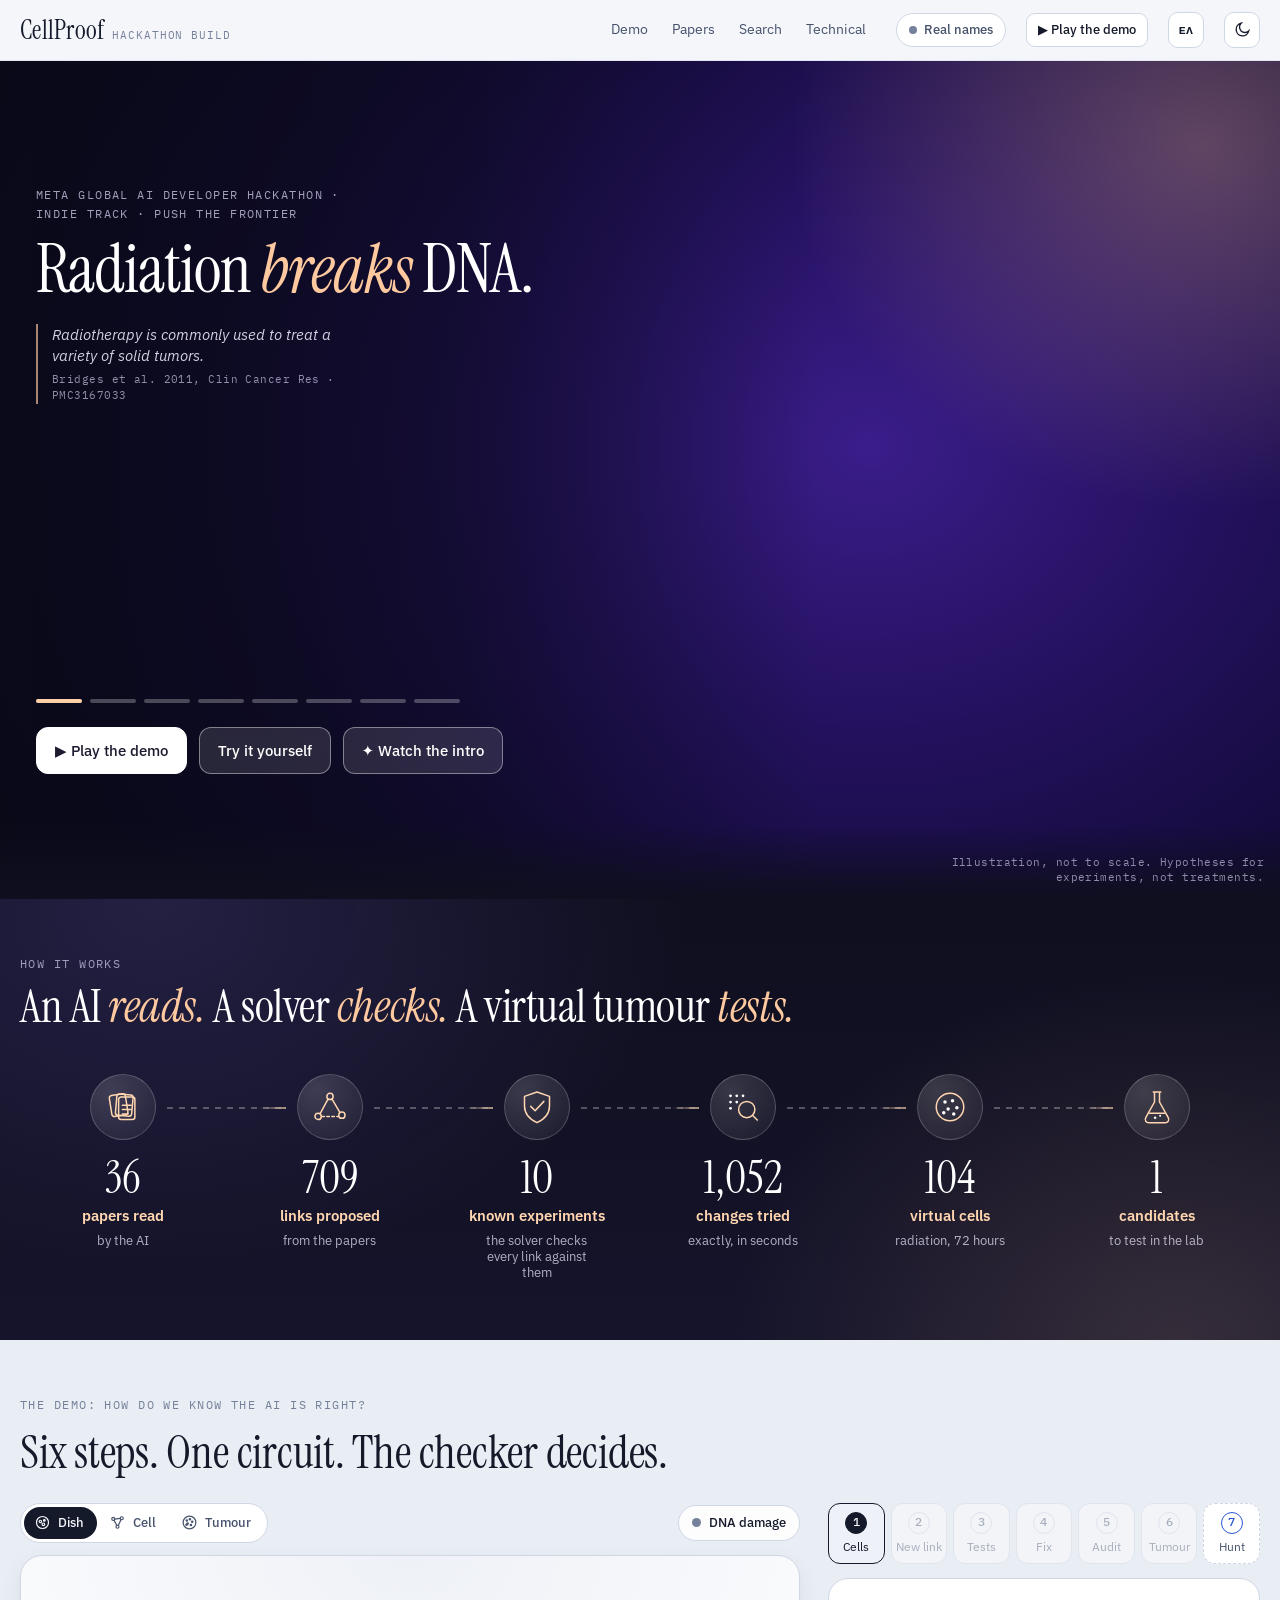
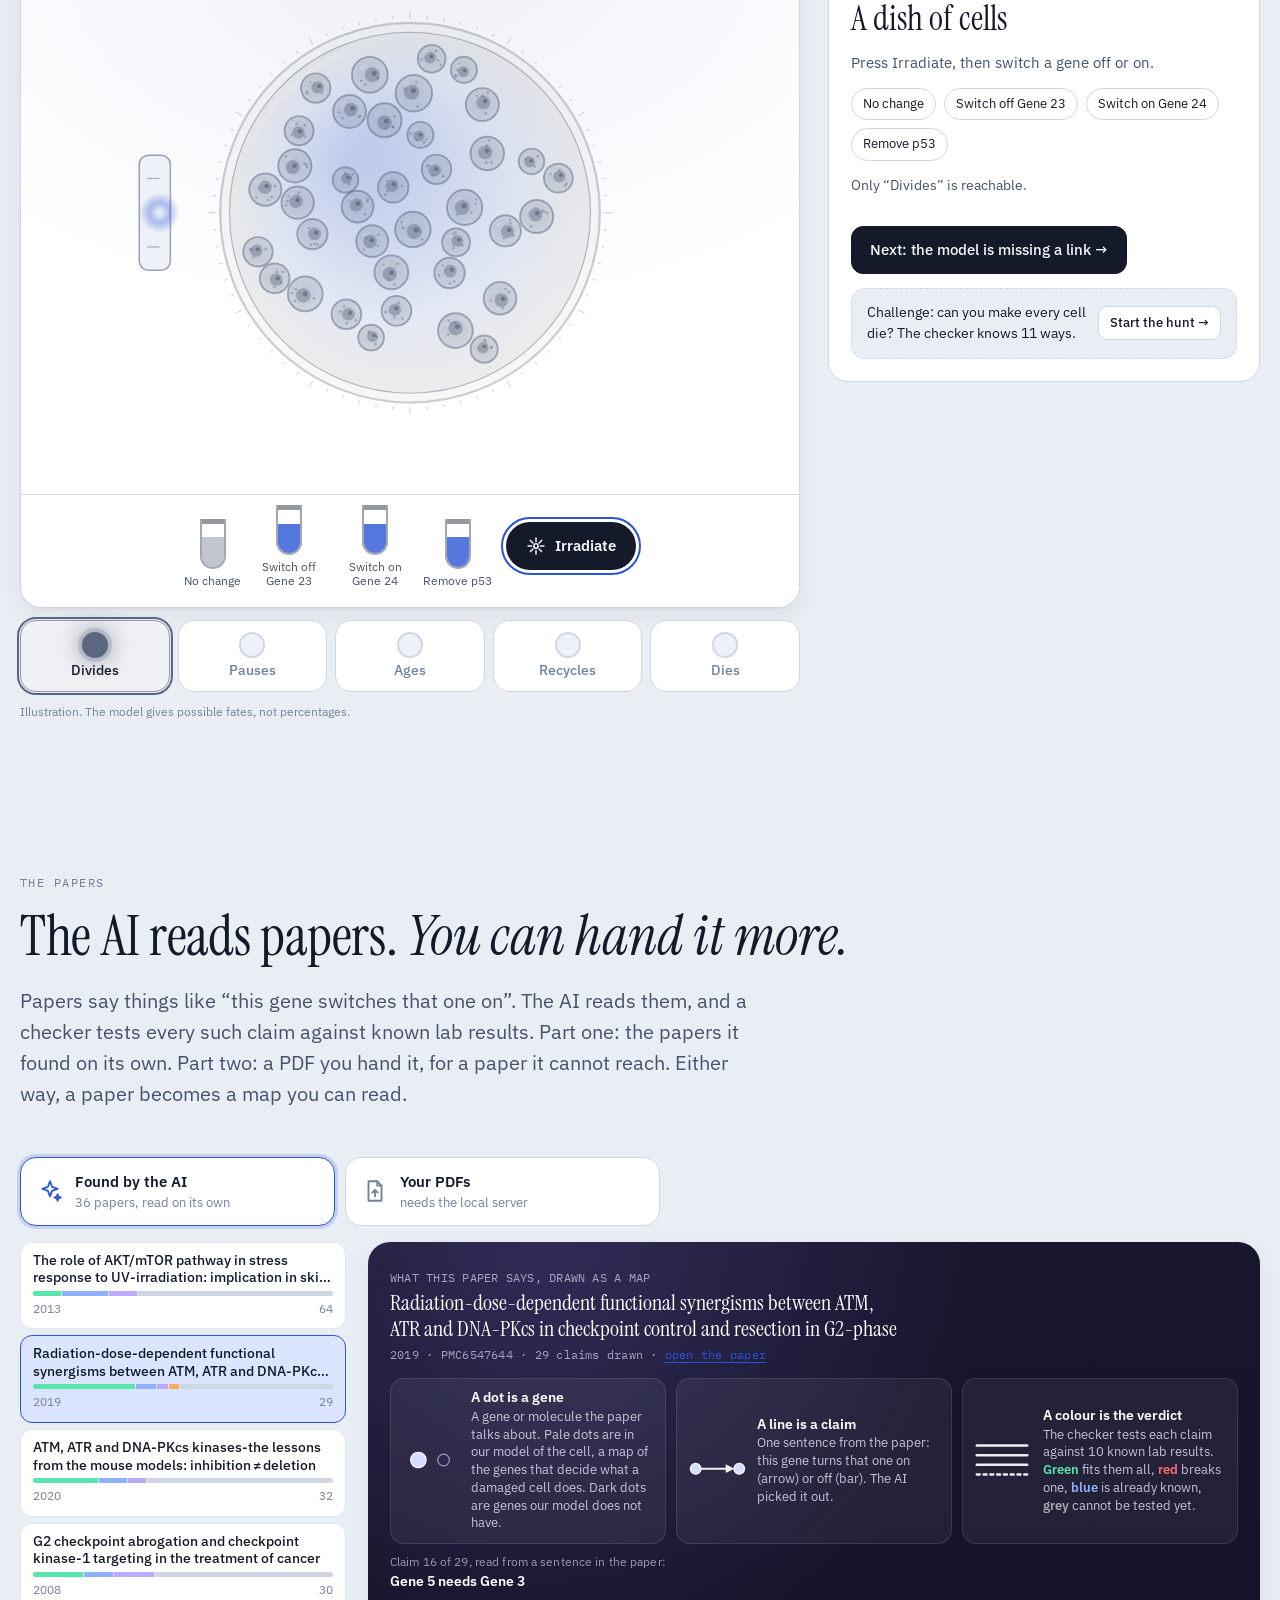
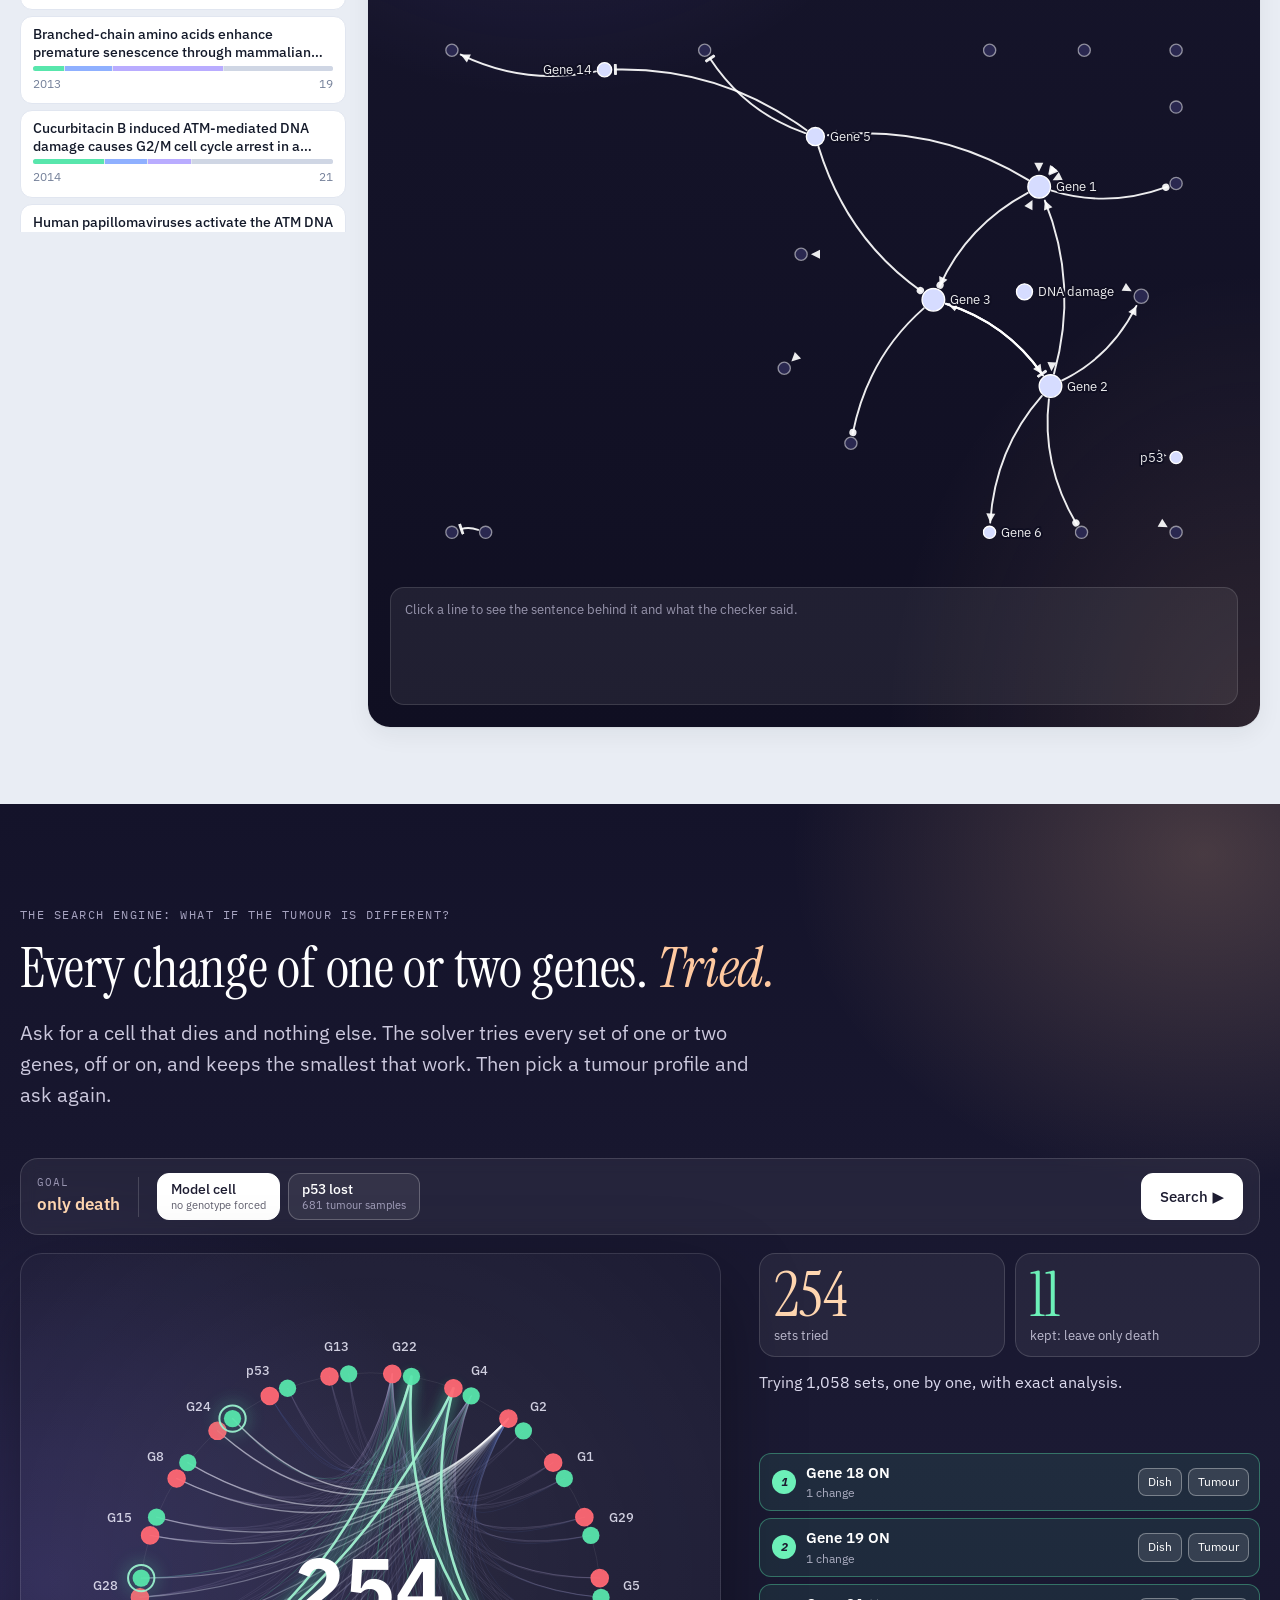
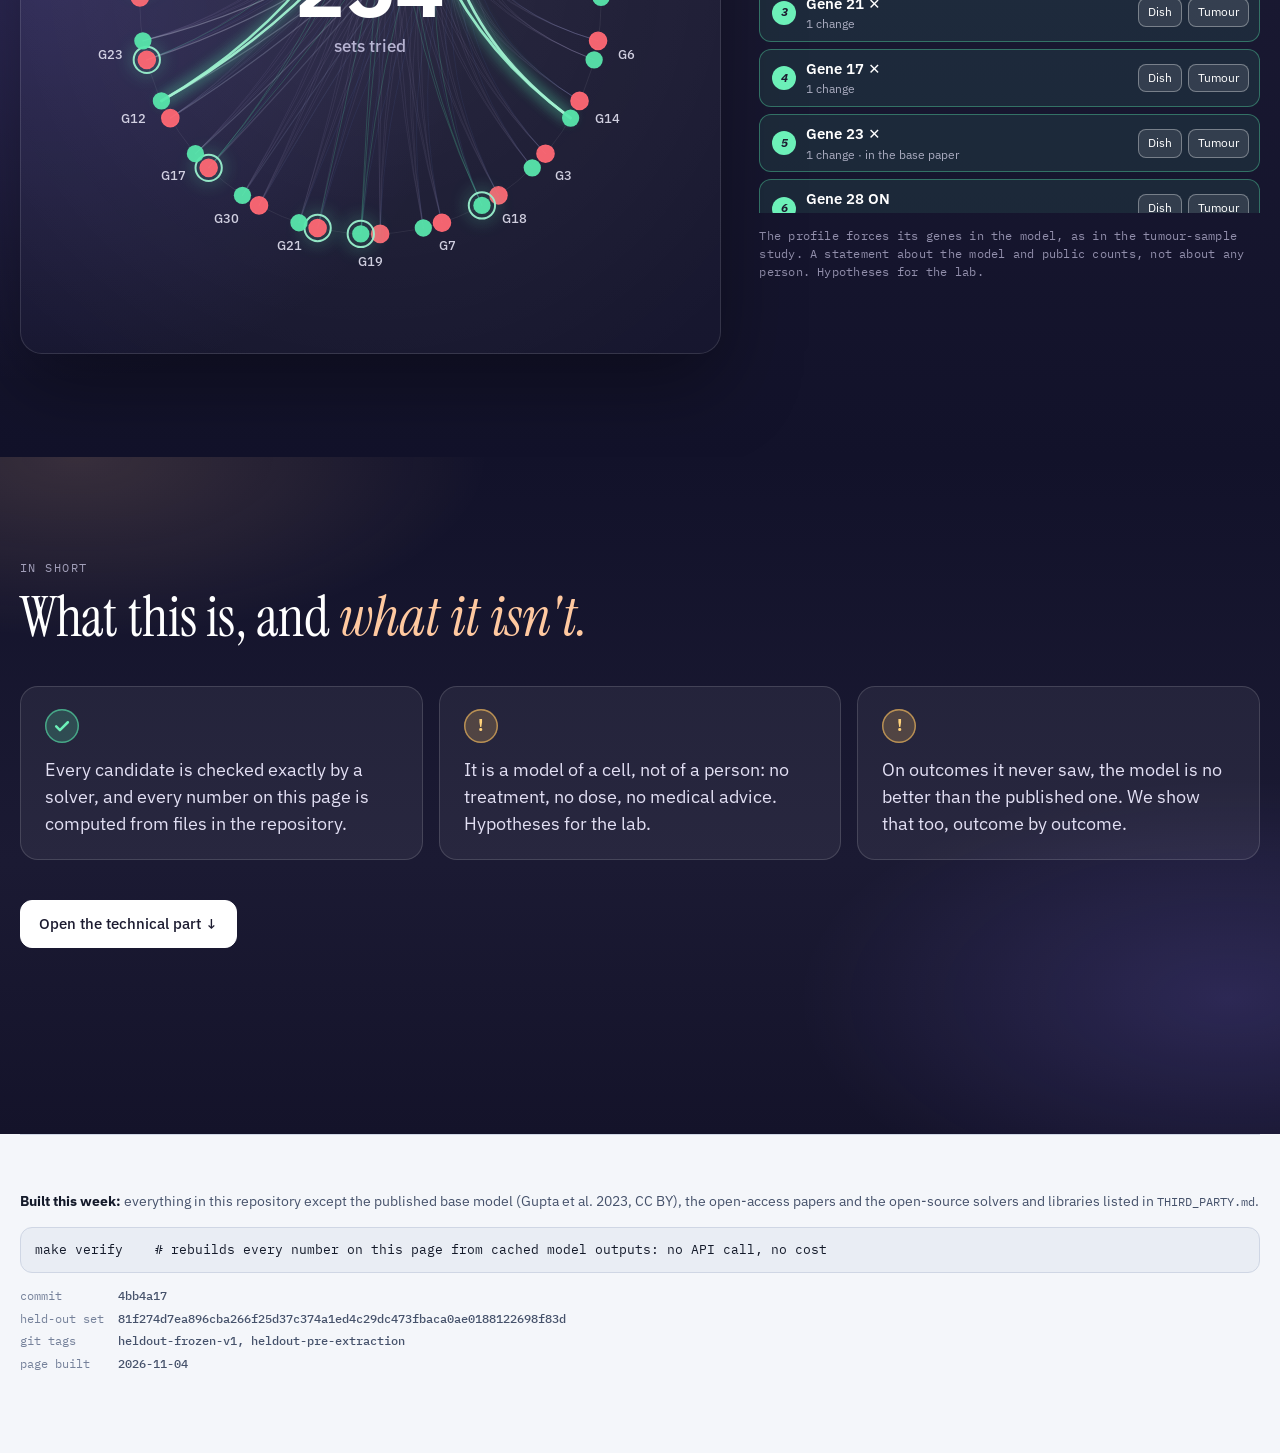
==== results/report.html @ 071fc549 "The line about what existed before stays on the first slide only, not on the closing card Co-Authore" ====
<!doctype html>
<html lang="en">
<head>
<meta charset="utf-8">
<meta name="viewport" content="width=device-width, initial-scale=1, viewport-fit=cover">
<title>CellProof</title>
<meta name="claude:viewport-fit-sides" content="cover">
<link rel="stylesheet" href="https://fonts.googleapis.com/css2?family=IBM+Plex+Mono:wght@400;500&family=IBM+Plex+Sans:wght@400;500;600&family=Instrument+Serif:ital@0;1&display=swap">
<style>
/* Layout concept: a lab notebook turned into an instrument panel. One long page that reads top to bottom as a story
   (the decision, the model, the agent, the case files, the evidence, the limits), with the interactive cell as its centre.
   Boldness lives in two places: the headline type and the four fate colours; everything else stays quiet. */

:root {
  /* Surfaces and ink: a blue-tinted slate, never pure grey. Light values here; the dark palette is below. */
  --bg: #F4F6FA;
  --bg-2: #E9EDF4;
  --surface: #FFFFFF;
  --raised: #EEF1F7;
  --line: #CFD6E4;
  --line-soft: #E1E6F0;
  --fg: #141A2A;
  --fg-2: #46526B;
  --fg-3: #75819A;
  --accent: #2B55D6;
  --accent-soft: #DCE5FF;
  /* The four fates, validated as a categorical set (scripts: dataviz/validate_palette.js) */
  --f-arrest: #2670D8;
  --f-apoptosis: #C2468B;
  --f-senescence: #8F6F00;
  --f-autophagy: #1A9A78;
  --f-proliferation: #5B6780;
  /* the same four fates on the always-dark header and its story */
  --hf-arrest: #5c9eff; --hf-senescence: #e8c048; --hf-autophagy: #3ad6a8; --hf-apoptosis: #ff6eba;
  /* Verdicts: failure is the loud state; success is quiet ink */
  --bad: #C8441A;
  --bad-soft: #FBE3DA;
  --good: #1B6E5A;
  --good-soft: #DDF1EA;
  --new: #141A2A;
  --glow: rgba(43, 85, 214, .18);
  --shadow: 0 1px 2px rgba(20, 26, 42, .06), 0 8px 24px rgba(20, 26, 42, .06);
  --display: "Instrument Serif", "Iowan Old Style", Georgia, serif;
  --sans: "IBM Plex Sans", ui-sans-serif, system-ui, -apple-system, "Segoe UI", sans-serif;
  --mono: "IBM Plex Mono", ui-monospace, "Cascadia Code", Menlo, Consolas, monospace;
  --gutter: max(16px, env(safe-area-inset-left, 0px));
  --gutter-r: max(16px, env(safe-area-inset-right, 0px));
  color-scheme: light;
}
@media (prefers-color-scheme: dark) {
  :root:not([data-theme="light"]) {
    --bg: #0A0E16; --bg-2: #0E1420; --surface: #131A27; --raised: #19223A; --line: #273350; --line-soft: #1C2540;
    --fg: #E9EEF8; --fg-2: #AAB6CC; --fg-3: #7886A1; --accent: #8FA9FF; --accent-soft: #1B2A55;
    --f-arrest: #3F86E6; --f-apoptosis: #D26AA8; --f-senescence: #AD9020; --f-autophagy: #27A883; --f-proliferation: #8793AB;
    --bad: #FF7B50; --bad-soft: #3A1F18; --good: #6FD0B2; --good-soft: #14302A; --new: #F4EFD9;
    --glow: rgba(143, 169, 255, .22); --shadow: 0 1px 2px rgba(0, 0, 0, .4), 0 12px 32px rgba(0, 0, 0, .35);
    color-scheme: dark;
  }
}
:root[data-theme="dark"] {
  --bg: #0A0E16; --bg-2: #0E1420; --surface: #131A27; --raised: #19223A; --line: #273350; --line-soft: #1C2540;
  --fg: #E9EEF8; --fg-2: #AAB6CC; --fg-3: #7886A1; --accent: #8FA9FF; --accent-soft: #1B2A55;
  --f-arrest: #3F86E6; --f-apoptosis: #D26AA8; --f-senescence: #AD9020; --f-autophagy: #27A883; --f-proliferation: #8793AB;
  --bad: #FF7B50; --bad-soft: #3A1F18; --good: #6FD0B2; --good-soft: #14302A; --new: #F4EFD9;
  --glow: rgba(143, 169, 255, .22); --shadow: 0 1px 2px rgba(0, 0, 0, .4), 0 12px 32px rgba(0, 0, 0, .35);
  color-scheme: dark;
}

*, *::before, *::after { box-sizing: border-box; }
html { scroll-behavior: smooth; scroll-padding-top: 76px; }
body {
  margin: 0; background: var(--bg); color: var(--fg); font-family: var(--sans); font-size: 16px; line-height: 1.55;
  padding-left: var(--gutter); padding-right: var(--gutter-r); -webkit-font-smoothing: antialiased;
}
a { color: var(--accent); text-decoration-thickness: 1px; text-underline-offset: 3px; }
button { font: inherit; color: inherit; }
:focus-visible { outline: 2px solid var(--accent); outline-offset: 2px; border-radius: 6px; }
h1, h2, h3, h4 { margin: 0; font-weight: 500; text-wrap: balance; }
p { margin: 0; }
code, .mono { font-family: var(--mono); font-size: .86em; }
.num { font-variant-numeric: tabular-nums; }
.wrap { max-width: 1240px; margin: 0 auto; }
.muted { color: var(--fg-2); }
.faint { color: var(--fg-3); }

/* ---------------------------------------------------------------- top bar */
.topbar {
  position: sticky; top: env(safe-area-inset-top, 0px); z-index: 20; margin: 0 calc(var(--gutter) * -1) 0 calc(var(--gutter-r) * -1);
  padding: 10px var(--gutter-r) 10px var(--gutter); background: color-mix(in srgb, var(--bg) 82%, transparent);
  backdrop-filter: blur(14px); border-bottom: 1px solid var(--line-soft);
}
body::before { content: ""; position: fixed; inset: 0 0 auto; height: env(safe-area-inset-top, 0px); z-index: 30; background: var(--bg); }
.topbar .wrap { display: flex; align-items: center; gap: 20px; }
.brand { font-family: var(--display); font-size: 26px; letter-spacing: .01em; text-decoration: none; color: var(--fg); display: flex; align-items: baseline; gap: 8px; }
.brand small { font-family: var(--mono); font-size: 11px; color: var(--fg-3); letter-spacing: .08em; text-transform: uppercase; }
nav { display: flex; gap: 4px; margin-left: auto; flex-wrap: wrap; justify-content: flex-end; }
nav a { color: var(--fg-2); text-decoration: none; font-size: 14px; padding: 6px 10px; border-radius: 8px; }
nav a:hover, nav a.on { color: var(--fg); background: var(--raised); }
.iconbtn { border: 1px solid var(--line); background: var(--surface); border-radius: 10px; width: 36px; height: 36px; cursor: pointer; display: grid; place-items: center; }
.iconbtn:hover { background: var(--raised); }

/* ---------------------------------------------------------------- sections */
section { padding-block: clamp(56px, 8vw, 104px); }
.band { background: var(--bg-2); margin: 0 calc(var(--gutter) * -1) 0 calc(var(--gutter-r) * -1); padding-left: var(--gutter); padding-right: var(--gutter-r); }
.eyebrow { font-family: var(--mono); font-size: 12px; letter-spacing: .12em; text-transform: uppercase; color: var(--fg-3); }
.h2 { font-family: var(--display); font-weight: 400; font-size: clamp(34px, 5vw, 56px); line-height: 1.04; letter-spacing: -.005em; margin-top: 10px; }
.lede { font-size: clamp(17px, 1.6vw, 20px); color: var(--fg-2); max-width: 62ch; margin-top: 16px; }
.sec-head { display: grid; gap: 4px; margin-bottom: clamp(28px, 4vw, 48px); }

/* ---------------------------------------------------------------- hero */
/* the header: DNA in the manner of a textured render with a four-beat story in front of it, always dusky slate-violet whatever the theme;
   the words sit on the left, the pictures on the right (below the words on a phone) */
.hero { position: relative; isolation: isolate; margin: 0 calc(var(--gutter-r) * -1) 0 calc(var(--gutter) * -1); padding-block: 0; min-height: clamp(560px, calc(100vh - 62px), 860px); display: grid; align-items: center; overflow: hidden; color: #fff;
  background: radial-gradient(46% 62% at 94% 10%, rgba(255, 196, 150, .3), transparent 70%), radial-gradient(80% 100% at 68% 46%, #3a1d8a 0%, #24115e 34%, #120a38 66%, #070518 100%); }
.hero-mol, .hero-story { position: absolute; inset: 0; width: 100%; height: 100%; display: block; }
.hero-mol { z-index: 0; transition: opacity .9s ease; }
.hero:not([data-beat="1"]) .hero-mol { opacity: .32; }
.hero-shade { position: absolute; inset: 0; z-index: 1; pointer-events: none; background: linear-gradient(90deg, rgba(10, 10, 24, .86) 0%, rgba(10, 10, 24, .54) 36%, transparent 64%); }
.hero-story { z-index: 2; pointer-events: none; }
.hero::after { content: ""; position: absolute; inset: auto 0 0 0; height: 9%; z-index: 3; pointer-events: none; background: linear-gradient(to top, #0f0f1f, transparent); }
.hero-copy { position: relative; z-index: 4; width: 100%; padding: clamp(32px, 7vh, 84px) var(--gutter-r) clamp(40px, 7vh, 88px) var(--gutter); pointer-events: none; }
.hero-copy > * { pointer-events: auto; }
.hero .eyebrow { max-width: 46ch; color: rgba(228, 224, 255, .7); }
.hero .btn { background: rgba(255, 255, 255, .12); color: #fff; border-color: rgba(255, 255, 255, .42); backdrop-filter: blur(6px); }
.hero .btn:hover { background: rgba(255, 255, 255, .22); }
.hero .btn.primary { background: #fff; color: #1c1b30; border-color: #fff; }
.hero .btn.primary:hover { background: #f0ebff; }
.hero-tag { position: absolute; z-index: 4; right: var(--gutter-r); bottom: 14px; max-width: 46ch; text-align: right; font-family: var(--mono); font-size: 11px; line-height: 1.4; letter-spacing: .04em; color: rgba(228, 224, 255, .6); pointer-events: none; }

/* the eight beats share one grid cell, so the block never changes height; the one for the current beat fades up */
.beats { display: grid; margin-top: 14px; }
.beat { grid-area: 1 / 1; opacity: 0; transform: translateY(14px); transition: opacity .5s ease, transform .5s ease; pointer-events: none; }
.hero[data-beat="1"] .beat[data-b="1"], .hero[data-beat="2"] .beat[data-b="2"], .hero[data-beat="3"] .beat[data-b="3"], .hero[data-beat="4"] .beat[data-b="4"], .hero[data-beat="5"] .beat[data-b="5"], .hero[data-beat="6"] .beat[data-b="6"], .hero[data-beat="7"] .beat[data-b="7"], .hero[data-beat="8"] .beat[data-b="8"] { opacity: 1; transform: none; transition-delay: .16s; }
.b-big { max-width: 8.6em; font-family: var(--display); font-weight: 400; font-size: clamp(36px, min(5.2vw, 9.6vh), 80px); line-height: .96; letter-spacing: -.015em; text-wrap: balance; }
.b-big em { font-style: italic; color: #ffc9a0; }
.b-sub { margin-top: 16px; max-width: 42ch; font-size: clamp(15px, min(1.4vw, 2.7vh), 19px); line-height: 1.45; color: rgba(238, 236, 252, .88); }
.b-quote { margin: 22px 0 0; max-width: 38ch; padding-left: 14px; border-left: 2px solid rgba(255, 201, 160, .65); font-size: 15px; line-height: 1.45; font-style: italic; color: rgba(238, 236, 252, .88); }
.b-quote cite { display: block; margin-top: 5px; font-family: var(--mono); font-size: 11px; font-style: normal; letter-spacing: .04em; color: rgba(228, 224, 255, .62); }
.b-key { display: flex; flex-wrap: wrap; gap: 8px 18px; margin-top: 22px; font-size: 16px; font-weight: 500; }
.b-key > span { display: inline-flex; align-items: center; gap: 8px; }
.b-key i { width: 13px; height: 13px; border-radius: 50%; background: var(--c); box-shadow: 0 0 12px var(--c); }
.b-num { display: flex; align-items: baseline; flex-wrap: wrap; gap: 4px 16px; margin-top: 18px; }
.b-num b { font-family: var(--display); font-weight: 400; font-size: clamp(52px, min(8vw, 14.5vh), 120px); line-height: .88; letter-spacing: -.02em; color: #ffd6b0; font-variant-numeric: tabular-nums; }
.b-num span { max-width: 19ch; font-size: clamp(15px, 1.3vw, 18px); line-height: 1.25; color: rgba(238, 236, 252, .88); }
.b-fine { margin-top: 8px; font-size: 13px; line-height: 1.4; color: rgba(228, 224, 255, .66); }
.b-stage { min-height: 1.5em; max-width: 56ch; margin-top: 10px; font-family: var(--mono); font-size: clamp(12px, min(1.05vw, 2.1vh), 14px); letter-spacing: .02em; color: #ffd6b0; }
.b-chip { display: inline-flex; margin-top: 10px; padding: 6px 13px; border: 1.5px solid rgba(255, 160, 120, .7); border-radius: 999px; background: rgba(255, 120, 90, .14); font-size: clamp(13px, min(1.1vw, 2.2vh), 15px); opacity: 0; transform: translateY(6px); transition: opacity .5s ease, transform .5s ease; }
.b-chip b { margin-right: .45em; color: #ffb48f; letter-spacing: .05em; }
.hero[data-beat="5"][data-stage="4"] .b-chip, .hero[data-beat="5"][data-stage="5"] .b-chip { opacity: 1; transform: none; }
/* the last line of the fourth beat arrives when the solver's scan starts to check the rules */
.b-end { color: #ffd6b0; opacity: 0; }
.hero[data-beat="4"] .b-end { animation: rowIn .5s ease forwards; animation-delay: 8s; }
/* the scoreboard of the last beat: three rows that arrive one after another, timed to the guesses, the scan and the shortlist */
.b-score { display: grid; gap: 8px; max-width: 48ch; margin: 14px 0 0; padding: 0; list-style: none; }
.b-score li { display: flex; align-items: flex-start; gap: 10px; font-size: clamp(14px, min(1.3vw, 2.5vh), 18px); line-height: 1.3; color: rgba(238, 236, 252, .9); opacity: 0; transform: translateX(-10px); }
.b-score i { flex: none; display: grid; place-items: center; width: 22px; height: 22px; margin-top: 1px; border-radius: 50%; font-size: 12px; font-style: normal; font-weight: 700; }
.b-score .no i { background: rgba(255, 104, 116, .2); color: #ff8a94; box-shadow: inset 0 0 0 1.5px rgba(255, 104, 116, .75); }
.b-score .yes i { background: rgba(88, 230, 172, .2); color: #6cf0b8; box-shadow: inset 0 0 0 1.5px rgba(88, 230, 172, .85); }
.b-score .mid i { background: rgba(255, 196, 96, .2); color: #ffd27a; box-shadow: inset 0 0 0 1.5px rgba(255, 196, 96, .8); }
.b-score b { font-weight: 600; color: #fff; }
.hero[data-beat="6"] .b-score li { animation: rowIn .5s ease forwards; animation-delay: var(--d, 0s); }
.hero[data-beat="6"] .b-score li:nth-child(1) { --d: 2.4s; }
.hero[data-beat="6"] .b-score li:nth-child(2) { --d: 4.6s; }
.hero[data-beat="6"] .b-score li:nth-child(3) { --d: 7.6s; }
@keyframes rowIn { to { opacity: 1; transform: none; } }
@media (prefers-reduced-motion: reduce) { .hero[data-beat="6"] .b-score li, .hero[data-beat="4"] .b-end { animation: none; opacity: 1; transform: none; } .b-chip { transition: none; } }

/* little progress bars under the words: one per beat, the current one fills while it plays, any of them can be clicked */
.hero-dots { display: flex; gap: 8px; margin-top: clamp(16px, 3.4vh, 28px); }
@media (min-width: 761px) and (max-height: 700px) { .hero .eyebrow { display: none; } }
.hero-dots button { position: relative; width: 46px; height: 16px; padding: 0; border: 0; background: none; cursor: pointer; }
.hero-dots button::before, .hero-dots button::after { content: ""; position: absolute; left: 0; top: 6px; height: 4px; border-radius: 2px; }
.hero-dots button::before { right: 0; background: rgba(255, 255, 255, .26); }
.hero-dots button::after { width: 0; background: #ffd0a8; }
.hero-dots button[data-state="done"]::after { width: 100%; }
.hero-dots button[data-state="on"]::after { animation: heroFill var(--dur, 5s) linear forwards; }
@keyframes heroFill { from { width: 0; } to { width: 100%; } }
@media (prefers-reduced-motion: reduce) { .hero-dots button[data-state="on"]::after { animation: none; width: 100%; } .beat { transition: none; } }
/* the header stands still while the pointer is over it (the controller in bench.js adds .is-held): the bar stops filling, the lines that
   are still to arrive wait, and a pause mark shows at the end of the bars */
.hero.is-held .beat *, .hero.is-held .hero-dots button::after { animation-play-state: paused; }
.hero-hold { display: none; align-self: center; flex: none; width: 12px; height: 14px; margin-left: 4px; border-radius: 1px; background: linear-gradient(90deg, #ffd0a8 0 4px, transparent 4px 8px, #ffd0a8 8px 12px); }
.hero.is-held .hero-hold { display: block; }
.hero .cta { margin-top: 18px; }
@media (max-width: 760px) {
  .hero { align-items: stretch; min-height: clamp(600px, calc(100svh - 62px), 900px); }
  .hero-shade { background: linear-gradient(to bottom, rgba(10, 10, 24, .84) 0%, rgba(10, 10, 24, .5) 48%, transparent 76%); }
  .hero-story { inset: auto 0 13% 0; height: 49%; }  /* a canvas does not stretch between top and bottom, so its height is given */
  .hero-copy { display: flex; flex-direction: column; height: 100%; padding-top: 34px; padding-bottom: 30px; }
  .hero .btn { padding: 10px 16px; font-size: 14.5px; }
  .hero .btn:not(.primary) { background: none; border-color: transparent; padding-inline: 6px; text-decoration: underline; text-underline-offset: 4px; backdrop-filter: none; }  /* one row of buttons on a narrow phone */
  .hero .eyebrow { display: none; }
  .b-big { font-size: clamp(36px, 10.4vw, 52px); }
  .b-sub { margin-top: 10px; font-size: 15px; }
  .b-quote { margin-top: 14px; font-size: 14px; }
  .b-key { margin-top: 14px; font-size: 15px; }
  .b-num { margin-top: 8px; flex-direction: column; align-items: flex-start; gap: 2px; }
  .b-num b { font-size: clamp(52px, 17vw, 76px); }
  .b-num span { max-width: none; font-size: 14px; }
  .b-stage { margin-top: 6px; font-size: 12px; letter-spacing: 0; }
  .b-chip { margin-top: 6px; padding: 4px 11px; }
  .b-score { margin-top: 10px; gap: 5px; }
  .b-score li { font-size: 13.5px; }
  .hero-foot { margin-top: auto; }
  .hero-dots { margin-top: 0; }
  .hero .cta { margin-top: 12px; }
  .hero-tag { display: none; }
}
@media (max-width: 760px) and (max-height: 720px) {  /* a short phone: everything a little smaller so the words stay above the picture */
  .hero-copy { padding-top: 22px; padding-bottom: 20px; }
  .b-big { font-size: 34px; }
  .b-num { margin-top: 4px; }
  .b-num b { font-size: 52px; }
  .b-sub { margin-top: 8px; font-size: 14px; }
  .b-quote { margin-top: 10px; font-size: 13px; }
  .b-key { margin-top: 10px; font-size: 14px; }
  .hero .cta { margin-top: 8px; }
}
.cta { display: flex; flex-wrap: wrap; gap: 12px; margin-top: 28px; }
.btn { display: inline-flex; align-items: center; gap: 8px; border: 1px solid var(--line); background: var(--surface); padding: 11px 18px; border-radius: 12px; cursor: pointer; text-decoration: none; color: var(--fg); font-weight: 500; font-size: 15px; }
.btn:hover { background: var(--raised); }
.btn.primary { background: var(--fg); color: var(--bg); border-color: var(--fg); }
.btn.primary:hover { background: color-mix(in srgb, var(--fg) 86%, var(--bg)); }
.btn.small { padding: 6px 11px; font-size: 13px; border-radius: 9px; }
.stats { display: grid; grid-template-columns: repeat(auto-fit, minmax(190px, 1fr)); gap: 1px; background: var(--line); border: 1px solid var(--line); border-radius: 16px; overflow: hidden; margin-top: clamp(36px, 5vw, 64px); }
.stat { background: var(--surface); padding: 20px 22px; display: grid; gap: 6px; }
.stat b { font-family: var(--display); font-weight: 400; font-size: clamp(38px, 4.6vw, 58px); line-height: 1; font-variant-numeric: tabular-nums; }
.stat span { font-size: 13.5px; color: var(--fg-2); line-height: 1.35; }
.stat.warn b { color: var(--bad); }

.why { display: grid; grid-template-columns: repeat(auto-fit, minmax(280px, 1fr)); gap: 18px; margin-top: 28px; }
.quote { border-left: 2px solid var(--line); padding: 2px 0 2px 16px; color: var(--fg-2); font-size: 15px; }
.quote cite { display: block; margin-top: 8px; font-style: normal; font-family: var(--mono); font-size: 11.5px; color: var(--fg-3); }

/* ---------------------------------------------------------------- chips, pills */
.chip { display: inline-flex; align-items: center; gap: 7px; font-size: 13px; padding: 3px 10px 3px 8px; border-radius: 999px; border: 1px solid var(--line); background: var(--surface); white-space: nowrap; }
.chip i { width: 9px; height: 9px; border-radius: 50%; background: var(--c, var(--fg-3)); display: inline-block; flex: none; }
.chip.absent { opacity: .45; }
.pill { display: inline-flex; align-items: center; gap: 6px; font-size: 12px; font-weight: 500; padding: 3px 9px; border-radius: 7px; background: var(--raised); color: var(--fg-2); white-space: nowrap; }
.pill.bad { background: var(--bad-soft); color: var(--bad); }
.pill.good { background: var(--good-soft); color: var(--good); }
.pill.accent { background: var(--accent-soft); color: var(--accent); }
.fate-arrest { --c: var(--f-arrest); } .fate-senescence { --c: var(--f-senescence); } .fate-autophagy { --c: var(--f-autophagy); }
.fate-apoptosis { --c: var(--f-apoptosis); } .fate-proliferation { --c: var(--f-proliferation); } .fate-none { --c: var(--fg-3); }

/* ---------------------------------------------------------------- the cell (lab) */
.lab { display: grid; grid-template-columns: minmax(0, 1.55fr) minmax(300px, 1fr); gap: 22px; align-items: start; }
.stage { background: radial-gradient(110% 80% at 50% 0%, var(--raised), var(--surface) 65%); border: 1px solid var(--line); border-radius: 22px; padding: 8px; position: sticky; top: 84px; box-shadow: var(--shadow); }
.stage svg { width: 100%; height: auto; display: block; touch-action: manipulation; }
.panel { background: var(--surface); border: 1px solid var(--line); border-radius: 18px; padding: 18px; display: grid; gap: 16px; }
.panel h3 { font-size: 12px; font-family: var(--mono); letter-spacing: .1em; text-transform: uppercase; color: var(--fg-3); font-weight: 500; }
.seg { display: grid; gap: 6px; }
.seg button { text-align: left; border: 1px solid var(--line); background: var(--surface); border-radius: 12px; padding: 9px 12px; cursor: pointer; display: grid; gap: 1px; }
.seg button small { color: var(--fg-3); font-size: 12px; }
.seg button[aria-pressed="true"] { border-color: var(--fg); background: var(--raised); }
.switch { display: flex; align-items: center; justify-content: space-between; gap: 12px; padding: 10px 12px; border: 1px solid var(--line); border-radius: 12px; cursor: pointer; background: var(--surface); width: 100%; text-align: left; }
.switch .knob { width: 42px; height: 24px; border-radius: 999px; background: var(--line); position: relative; flex: none; transition: background .2s; }
.switch .knob::after { content: ""; position: absolute; top: 3px; left: 3px; width: 18px; height: 18px; border-radius: 50%; background: var(--bg); transition: transform .2s; }
.switch[aria-pressed="true"] .knob { background: var(--fg); }
.switch[aria-pressed="true"] .knob::after { transform: translateX(18px); }
.perts { display: flex; flex-wrap: wrap; gap: 8px; min-height: 34px; align-items: center; }
.pert { display: inline-flex; gap: 8px; align-items: center; font-family: var(--mono); font-size: 12.5px; padding: 5px 6px 5px 10px; border-radius: 9px; background: var(--raised); border: 1px solid var(--line); }
.pert button { border: 0; background: transparent; cursor: pointer; color: var(--fg-3); padding: 0 4px; font-size: 15px; line-height: 1; }
.presets { display: flex; flex-wrap: wrap; gap: 6px; }
.fates { display: grid; grid-template-columns: 1fr 1fr; gap: 8px; }
.fate { border: 1px solid var(--line); background: var(--surface); border-radius: 12px; padding: 10px 12px; text-align: left; cursor: pointer; display: grid; gap: 2px; border-top: 3px solid var(--c); }
.fate b { font-weight: 500; font-size: 15px; }
.fate small { color: var(--fg-3); font-size: 12px; }
.fate.absent { opacity: .38; border-top-color: var(--line); cursor: default; }
.fate[aria-pressed="true"] { background: color-mix(in srgb, var(--c) 18%, var(--surface)); border-color: var(--c); }
.readline { font-size: 13.5px; color: var(--fg-2); }
.steps { display: grid; gap: 4px; max-height: 210px; overflow: auto; font-family: var(--mono); font-size: 12px; padding-right: 4px; }
.step { display: grid; grid-template-columns: 22px 1fr; gap: 6px; color: var(--fg-2); padding: 3px 6px; border-radius: 7px; }
.step.lit { background: var(--raised); color: var(--fg); }
.step em { font-style: normal; color: var(--fg-3); }
.check { font-size: 12px; color: var(--fg-3); font-family: var(--mono); }
.hint { font-size: 12.5px; color: var(--fg-3); }

/* network drawing */
.edge { fill: none; stroke: var(--fg-3); stroke-width: 1.1; opacity: .28; transition: opacity .25s, stroke .25s; }
.edge.on { opacity: .85; stroke: var(--fg-2); }
.edge.hot { opacity: 1; stroke: var(--fg); stroke-width: 2; }
.edge.new { stroke: var(--new); stroke-width: 1.7; stroke-dasharray: 5 4; opacity: .75; }
.edge.new.on { opacity: 1; }
.head { fill: var(--fg-3); opacity: .45; transition: opacity .25s; }
.head.on { opacity: .9; fill: var(--fg-2); }
.head.new { fill: var(--new); opacity: .95; }
line.head { stroke: var(--fg-3); stroke-width: 2.6; stroke-linecap: round; fill: none; }
line.head.on { stroke: var(--fg-2); }
line.head.new { stroke: var(--new); }
.node.flash circle.body { animation: flash .7s ease-out; }
@keyframes flash { 0% { stroke-width: 12; stroke: var(--accent); } 100% { stroke-width: 1.4; } }
.halo { fill: color-mix(in srgb, var(--fg) 3.5%, transparent); stroke: var(--line); stroke-dasharray: 2 5; }
.halo-label { font-family: var(--mono); font-size: 11px; letter-spacing: .1em; text-transform: uppercase; fill: var(--fg-3); }
.node { cursor: pointer; }
.node circle.body { fill: var(--surface); stroke: var(--fg-3); stroke-width: 1.4; transition: fill .25s, stroke .25s; }
.node.on circle.body { fill: var(--lit, var(--fg)); stroke: var(--lit, var(--fg)); }
.node.new circle.ring { fill: none; stroke: var(--new); stroke-width: 1.6; }
.node text { font-family: var(--mono); font-size: 12px; fill: var(--fg-2); pointer-events: none; paint-order: stroke; stroke: var(--surface); stroke-width: 4px; stroke-linejoin: round; }
.node.on text { fill: var(--fg); }
.node.clamp circle.body { stroke: var(--bad); stroke-width: 2.6; }
.node .mark { font-size: 12px; font-weight: 600; fill: var(--bad); stroke: none; }
.node:hover circle.body { stroke: var(--fg); }
.node.dim { opacity: .5; }
.newtag { font-family: var(--mono); font-size: 8.5px; letter-spacing: .08em; fill: var(--new); stroke: none !important; font-weight: 600; }
.fatenode rect { fill: var(--surface); stroke: var(--line); stroke-width: 1.2; transition: fill .25s, stroke .25s; }
.fatenode text { font-family: var(--sans); font-size: 15px; font-weight: 500; fill: var(--fg-3); text-anchor: middle; pointer-events: none; }
.fatenode.present rect { stroke: var(--c); }
.fatenode.present text { fill: var(--fg); }
.fatenode.sel rect { fill: color-mix(in srgb, var(--c) 28%, var(--surface)); stroke-width: 2.2; }
.fatelink { stroke: var(--c); stroke-width: 1; opacity: .22; stroke-dasharray: 1 4; fill: none; }
.fatenode { cursor: pointer; }
.tip { position: absolute; z-index: 5; pointer-events: none; max-width: 340px; background: var(--fg); color: var(--bg); border-radius: 12px; padding: 10px 12px; font-size: 12.5px; line-height: 1.4; box-shadow: var(--shadow); opacity: 0; transition: opacity .12s; }
.tip.show { opacity: 1; }
.tip b { font-weight: 600; }
.tip .mono { display: block; margin-top: 4px; opacity: .85; word-break: break-word; }

/* ---------------------------------------------------------------- the agent */
.flow { display: grid; grid-template-columns: repeat(6, minmax(0, 1fr)); gap: 0; position: relative; }
.flow::before { content: ""; position: absolute; left: 4%; right: 4%; top: 22px; height: 2px; background: repeating-linear-gradient(90deg, var(--line) 0 8px, transparent 8px 14px); }
.flow .pulse { position: absolute; top: 18px; left: 4%; width: 10px; height: 10px; border-radius: 50%; background: var(--fg); box-shadow: 0 0 12px 3px var(--glow); animation: travel 7s linear infinite; }
@keyframes travel { from { left: 4%; opacity: 0; } 6% { opacity: 1; } 94% { opacity: 1; } to { left: 96%; opacity: 0; } }
.stepbtn { background: transparent; border: 0; cursor: pointer; display: grid; gap: 10px; justify-items: start; align-content: start; text-align: left; padding: 0 12px 0 0; position: relative; }
.stepbtn .dot { width: 46px; height: 46px; border-radius: 50%; background: var(--surface); border: 1.5px solid var(--line); display: grid; place-items: center; font-family: var(--mono); font-size: 14px; color: var(--fg-2); position: relative; z-index: 1; }
.stepbtn[aria-pressed="true"] .dot { background: var(--fg); color: var(--bg); border-color: var(--fg); }
.stepbtn b { font-weight: 500; font-size: 17px; }
.stepbtn span.d { font-size: 13px; color: var(--fg-2); line-height: 1.4; }
.stepbtn .big { font-family: var(--display); font-size: 30px; line-height: 1; font-variant-numeric: tabular-nums; margin-top: 2px; }
.detail { margin-top: 36px; border: 1px solid var(--line); background: var(--surface); border-radius: 20px; padding: clamp(18px, 3vw, 30px); display: grid; gap: 18px; }
.detail h3 { font-family: var(--display); font-weight: 400; font-size: 30px; }
.cols { display: grid; grid-template-columns: repeat(auto-fit, minmax(260px, 1fr)); gap: 18px; }
.claimcard { border: 1px solid var(--line); border-radius: 14px; padding: 14px 16px; background: var(--bg-2); display: grid; gap: 8px; }
.claimcard .q { font-size: 14.5px; color: var(--fg); }
.claimcard mark { background: color-mix(in srgb, var(--accent) 26%, transparent); color: inherit; padding: 0 2px; border-radius: 3px; }
.tbl { width: 100%; border-collapse: collapse; font-size: 14px; }
.tbl th { text-align: left; font-weight: 500; font-family: var(--mono); font-size: 11.5px; letter-spacing: .08em; text-transform: uppercase; color: var(--fg-3); padding: 8px 10px; border-bottom: 1px solid var(--line); }
.tbl td { padding: 9px 10px; border-bottom: 1px solid var(--line-soft); vertical-align: top; }
.tbl tr:last-child td { border-bottom: 0; }
.scroll-x { overflow-x: auto; max-width: 100%; }
.funnel { display: grid; gap: 10px; margin-top: 8px; }
.frow { display: grid; grid-template-columns: minmax(150px, 230px) 1fr; gap: 14px; align-items: center; }
.frow .lab-t { font-size: 14px; color: var(--fg-2); }
.fbar { height: 30px; border-radius: 8px; background: var(--raised); position: relative; display: flex; overflow: hidden; gap: 2px; }
.fbar span { display: block; height: 100%; background: var(--fg); opacity: .85; min-width: 2px; }
.fbar span.g { background: var(--fg-3); opacity: .5; } .fbar span.b { background: var(--bad); opacity: .9; } .fbar span.a { background: var(--accent); opacity: .9; }
.fbar em { position: absolute; right: 10px; top: 50%; transform: translateY(-50%); font-style: normal; font-family: var(--mono); font-size: 12.5px; color: var(--fg); }
.legend { display: flex; flex-wrap: wrap; gap: 6px 18px; font-size: 12.5px; color: var(--fg-2); margin-top: 6px; }
.legend i { display: inline-block; width: 10px; height: 10px; border-radius: 3px; margin-right: 6px; vertical-align: -1px; }

/* ---------------------------------------------------------------- case files */
.docket-wrap { display: grid; grid-template-columns: minmax(260px, 380px) minmax(0, 1fr); gap: 22px; align-items: start; }
.docket { border: 1px solid var(--line); border-radius: 18px; background: var(--surface); overflow: hidden; display: grid; grid-template-rows: auto 1fr; max-height: calc(100vh - 110px); position: sticky; top: 84px; }
.filters { padding: 12px; display: grid; gap: 8px; border-bottom: 1px solid var(--line); background: var(--bg-2); }
.tabs { display: flex; flex-wrap: wrap; gap: 6px; }
.tab { border: 1px solid var(--line); background: var(--surface); padding: 5px 11px; border-radius: 999px; cursor: pointer; font-size: 13px; }
.tab[aria-pressed="true"] { background: var(--fg); color: var(--bg); border-color: var(--fg); }
.rows { overflow: auto; }
.row { width: 100%; text-align: left; border: 0; border-bottom: 1px solid var(--line-soft); background: transparent; padding: 11px 14px; cursor: pointer; display: grid; gap: 5px; }
.row:hover { background: var(--raised); }
.row[aria-current="true"] { background: var(--raised); box-shadow: inset 3px 0 0 var(--fg); }
.row .t { display: flex; justify-content: space-between; gap: 8px; align-items: baseline; font-family: var(--mono); font-size: 13px; }
.dots { letter-spacing: 2px; color: var(--fg-3); font-size: 10px; }
.casefile { border: 1px solid var(--line); border-radius: 20px; background: var(--surface); padding: clamp(18px, 3vw, 30px); display: grid; gap: 22px; min-width: 0; }
.casefile h3 { font-family: var(--display); font-weight: 400; font-size: clamp(28px, 3.4vw, 40px); line-height: 1.05; }
.stepno { font-family: var(--mono); font-size: 11.5px; letter-spacing: .1em; text-transform: uppercase; color: var(--fg-3); display: flex; gap: 10px; align-items: center; margin-bottom: 8px; }
.stepno::after { content: ""; flex: 1; height: 1px; background: var(--line); }
.evid { display: grid; gap: 10px; }
.rule { font-family: var(--mono); font-size: 13px; background: var(--bg-2); border: 1px solid var(--line-soft); border-radius: 12px; padding: 10px 12px; overflow-x: auto; white-space: pre-wrap; word-break: break-word; line-height: 1.6; }
.rule .add { background: color-mix(in srgb, var(--accent) 30%, transparent); border-radius: 4px; padding: 1px 2px; }
.rule .del { background: var(--bad-soft); color: var(--bad); text-decoration: line-through; border-radius: 4px; padding: 1px 2px; }
.verdict { border: 1px solid var(--line); border-radius: 14px; padding: 14px; display: grid; gap: 10px; }
.verdict.bad { border-color: color-mix(in srgb, var(--bad) 55%, var(--line)); }
.fatepair { display: flex; flex-wrap: wrap; gap: 6px; align-items: center; font-size: 13px; }
.lamps { display: flex; flex-wrap: wrap; gap: 4px; }
.lamp { font-family: var(--mono); font-size: 11.5px; padding: 2px 7px; border-radius: 6px; border: 1px solid var(--line); color: var(--fg-3); }
.lamp.on { background: var(--fg); color: var(--bg); border-color: var(--fg); }
.lamp.key { outline: 2px solid var(--bad); outline-offset: 1px; }
.attempt { display: grid; gap: 8px; padding-left: 16px; border-left: 2px solid var(--line); }
.attempt.ok { border-left-color: var(--fg); }
.attempt .say { font-size: 14px; color: var(--fg-2); font-style: italic; }
.final { border-radius: 14px; padding: 14px 16px; background: var(--good-soft); color: var(--fg); display: grid; gap: 6px; }
.final.bad { background: var(--bad-soft); }
.reveal > * { animation: rise .45s ease both; }
.reveal > *:nth-child(2) { animation-delay: .35s; } .reveal > *:nth-child(3) { animation-delay: .7s; } .reveal > *:nth-child(4) { animation-delay: 1.05s; }
@keyframes rise { from { opacity: 0; transform: translateY(10px); } to { opacity: 1; transform: none; } }

/* ---------------------------------------------------------------- evidence */
.heat { display: grid; gap: 4px; min-width: 640px; }
.hrow { display: grid; grid-template-columns: minmax(180px, 250px) repeat(10, minmax(34px, 1fr)) 70px; gap: 4px; align-items: center; }
.hrow .hl { font-size: 13.5px; color: var(--fg-2); padding-right: 8px; }
.hcell { height: 34px; border-radius: 8px; display: grid; place-items: center; font-size: 13px; background: var(--raised); color: var(--fg-3); }
.hcell.fail { background: var(--bad); color: var(--bg); font-weight: 600; }
.hhead { font-family: var(--mono); font-size: 11px; color: var(--fg-3); text-align: center; }
.hcount { font-family: var(--mono); font-size: 12.5px; text-align: right; color: var(--fg-2); }
.hcount.bad { color: var(--bad); font-weight: 600; }
.twocol { display: grid; grid-template-columns: repeat(auto-fit, minmax(300px, 1fr)); gap: 22px; }
.card { border: 1px solid var(--line); border-radius: 18px; background: var(--surface); padding: 20px; display: grid; gap: 14px; align-content: start; }
.card h3 { font-family: var(--display); font-weight: 400; font-size: 28px; line-height: 1.1; }
.bigline { display: flex; align-items: baseline; gap: 12px; flex-wrap: wrap; }
.bigline b { font-family: var(--display); font-weight: 400; font-size: 64px; line-height: .95; font-variant-numeric: tabular-nums; }
.verd { display: inline-grid; place-items: center; min-width: 74px; padding: 4px 8px; border-radius: 8px; font-size: 12.5px; font-weight: 500; }
.verd.correct { background: var(--raised); color: var(--fg); }
.verd.wrong { background: var(--bad); color: var(--bg); }
.verd.not_expressible { background: repeating-linear-gradient(135deg, var(--raised) 0 5px, transparent 5px 9px); color: var(--fg-3); border: 1px dashed var(--line); }
.claimrow { cursor: pointer; }
.claimrow:hover td { background: var(--raised); }
.claimdetail td { background: var(--bg-2); }
.catbar { display: flex; height: 38px; border-radius: 10px; overflow: hidden; gap: 2px; margin: 10px 0 8px; }
.catbar span { display: grid; place-items: center; font-size: 12.5px; font-weight: 500; color: var(--bg); min-width: 0; overflow: hidden; white-space: nowrap; }
.callout { border: 1px solid var(--line); border-left: 3px solid var(--fg); border-radius: 12px; padding: 14px 16px; background: var(--surface); font-size: 15px; display: grid; gap: 6px; }
.chart svg { width: 100%; height: auto; display: block; }
.axis text { font-family: var(--mono); font-size: 11px; fill: var(--fg-3); }
.axis line, .axis path { stroke: var(--line); }
.gridl { stroke: var(--line-soft); }
.limits { display: grid; grid-template-columns: repeat(auto-fit, minmax(280px, 1fr)); gap: 16px; }
.limit { border: 1px solid var(--line); border-radius: 16px; padding: 18px; background: var(--surface); display: grid; gap: 8px; align-content: start; }
.limit h4 { font-size: 16px; }
.limit p { font-size: 14.5px; color: var(--fg-2); }
footer { padding-block: 56px 80px; border-top: 1px solid var(--line); color: var(--fg-2); font-size: 14px; display: grid; gap: 14px; }
footer pre { margin: 0; font-family: var(--mono); font-size: 13px; background: var(--bg-2); border: 1px solid var(--line); border-radius: 12px; padding: 12px 14px; overflow-x: auto; color: var(--fg); }
.kv { display: grid; grid-template-columns: max-content 1fr; gap: 4px 14px; font-family: var(--mono); font-size: 12px; color: var(--fg-3); }
.kv b { font-weight: 500; color: var(--fg-2); word-break: break-all; }

.card, .panel, .detail, .casefile, .limit, .callout, .verdict, .claimcard, .evid, .attempt, .final, .stat, .sec-head { grid-template-columns: minmax(0, 1fr); }

@media (max-width: 1020px) {
  .lab, .docket-wrap { grid-template-columns: minmax(0, 1fr); }
  .flow { grid-template-columns: repeat(2, minmax(0, 1fr)); gap: 26px 12px; }
  .flow::before, .flow .pulse { display: none; }
  .docket { max-height: 420px; position: static; }
  .stage { position: static; }
}
@media (max-width: 560px) {
  .frow { grid-template-columns: 1fr; gap: 4px; }
  .fates { grid-template-columns: 1fr 1fr; }
  .brand small { display: none; }
  nav a { padding: 6px 8px; }
  nav { display: none; }
  .brand { margin-right: auto; font-size: 23px; }
  .topbar .wrap { gap: 8px; }
  .topbar .btn.small { padding-inline: 11px; }
  .names-btn i { display: none; }
}
@media (prefers-reduced-motion: reduce) {
  html { scroll-behavior: auto; }
  .flow .pulse { animation: none; opacity: 0; }
  .reveal > * { animation: none; }
  .edge, .head, .node circle.body, .fatenode rect { transition: none; }
  .b-stagebox.scan::after, #bNet .pz-edge.wireflash, #bNet .pz-head.wireflash, #bNet .pz-bolts polyline { animation: none; }
}

/* ---------------------------------------------------------------- the test bench: five steps, one stage, one panel.
   The stage is the real network of the model, drawn closed (a chip with signals running through it) or open (every gene named).
   Lamps, lights and counts all come from the exact solver's tables; nothing here is an illustration. */
[hidden] { display: none !important; }
.sr-only { position: absolute; width: 1px; height: 1px; overflow: hidden; clip: rect(0, 0, 0, 0); white-space: nowrap; }
.iconbtn span { font-family: var(--mono); font-size: 11.5px; font-weight: 600; letter-spacing: .02em; }
.topbar .btn.small { white-space: nowrap; }
.bench-sec { padding-block: clamp(36px, 4.5vw, 56px) clamp(44px, 6vw, 80px); }
.bench-sec .sec-head { margin-bottom: clamp(16px, 2.4vw, 26px); }
.bench-sec .h2 { font-size: clamp(30px, 3.8vw, 46px); }

.bench { display: grid; grid-template-columns: max-content minmax(340px, 1fr); gap: clamp(16px, 2.4vw, 28px); align-items: start; }
/* the stage is as large as the window allows, so that the dish, its tools and the lamps are all on screen together */
.b-left { display: grid; gap: 12px; min-width: 0; width: clamp(440px, min(calc((100vh - 330px) * 1.445), calc(100vw - 460px)), 780px); }  /* the stage never takes the room the side panel needs, on a tall window either */
.b-side { display: grid; gap: 14px; min-width: 0; }
@media (min-width: 1061px) and (min-height: 680px) { .b-left { position: sticky; top: 76px; } }
.b-stagebox { position: relative; border: 1px solid var(--line); border-radius: 22px; background: radial-gradient(110% 80% at 50% 0%, var(--raised), var(--surface) 70%); box-shadow: var(--shadow); overflow: hidden; }
.b-bar { display: flex; flex-wrap: wrap; justify-content: space-between; align-items: center; gap: 8px; }
.b-scale { display: inline-flex; gap: 2px; padding: 3px; border: 1px solid var(--line); border-radius: 999px; background: var(--surface); }
.b-scale button { display: inline-flex; align-items: center; gap: 7px; border: 0; background: transparent; color: var(--fg-2); font-size: 13px; font-weight: 500; padding: 6px 13px 6px 10px; border-radius: 999px; cursor: pointer; }
.b-scale button svg { width: 17px; height: 17px; fill: none; stroke: currentColor; stroke-width: 1.7; stroke-linecap: round; stroke-linejoin: round; flex: none; }
.b-scale button:hover { background: var(--raised); }
.b-scale button[aria-pressed="true"] { background: var(--fg); color: var(--bg); }
.b-view { position: relative; }
.b-view #bNet { display: block; width: 100%; height: auto; touch-action: manipulation; }
canvas.scene { position: absolute; inset: 0; width: 100%; height: 100%; display: block; }
/* three levels of magnification: the one in view is sharp, one already zoomed past grows and blurs away, one not reached yet waits small */
.b-view canvas.scene, .b-view #bNet { opacity: 0; pointer-events: none; transform: scale(.84); filter: blur(6px); transition: opacity .55s ease, transform .55s ease, filter .55s ease; }
.b-stagebox[data-scale="dish"] #bDish, .b-stagebox[data-scale="circuit"] #bNet { opacity: 1; pointer-events: auto; transform: none; filter: none; }
.b-stagebox[data-scale="circuit"] #bDish { transform: scale(1.22); }
.b-dock { display: flex; flex-wrap: wrap; align-items: center; justify-content: center; gap: 10px 14px; padding: 10px 14px; min-height: 92px; border-top: 1px solid var(--line); background: color-mix(in srgb, var(--surface) 70%, transparent); }
.vials { display: flex; gap: 10px; align-items: flex-end; }
.vial { display: grid; justify-items: center; gap: 5px; background: none; border: 0; padding: 0; cursor: pointer; color: var(--fg-2); font-size: 11.5px; line-height: 1.15; max-width: 76px; text-align: center; transition: transform .2s, color .2s; }
.vial:hover { transform: translateY(-4px); color: var(--fg); }
.vial .tube { position: relative; width: 26px; height: 50px; border: 2px solid color-mix(in srgb, var(--fg) 38%, transparent); border-top: 0; border-radius: 0 0 14px 14px; background: linear-gradient(90deg, rgba(255, 255, 255, .14), transparent 45%, rgba(255, 255, 255, .05)); overflow: hidden; transition: border-color .2s, box-shadow .2s; }
.vial .tube::before { content: ""; position: absolute; left: 0; right: 0; top: 0; height: 5px; background: color-mix(in srgb, var(--fg) 45%, transparent); }
.vial .liq { position: absolute; left: 0; right: 0; bottom: 0; height: 62%; background: var(--accent); opacity: .8; }
.vial.ctl .liq { background: var(--fg-3); opacity: .45; }
.vial[aria-pressed="true"] { color: var(--fg); }
.vial[aria-pressed="true"] .tube { border-color: var(--accent); box-shadow: 0 0 14px color-mix(in srgb, var(--accent) 60%, transparent); }
.irr { display: inline-flex; align-items: center; gap: 9px; border: 0; border-radius: 999px; padding: 12px 20px; font-weight: 600; font-size: 15px; cursor: pointer; color: var(--bg); background: var(--fg); position: relative; }
.irr svg { width: 20px; height: 20px; fill: none; stroke: currentColor; stroke-width: 1.8; stroke-linecap: round; flex: none; }
.irr:hover { background: color-mix(in srgb, var(--fg) 84%, var(--bg)); }
.irr.nudge::after { content: ""; position: absolute; inset: -5px; border-radius: 999px; border: 2px solid var(--accent); animation: nudge 1.6s ease-out infinite; pointer-events: none; }
@keyframes nudge { from { transform: scale(.94); opacity: .9; } to { transform: scale(1.16); opacity: 0; } }
.b-dock-hint { flex: 1 1 100%; text-align: center; font-size: 12.5px; color: var(--fg-3); margin: 0; }
.b-note { font-size: 12px; color: var(--fg-3); line-height: 1.4; margin: 0; }
.pillbtn { display: inline-flex; align-items: center; gap: 8px; font-size: 13px; font-weight: 500; padding: 7px 13px; border-radius: 999px; border: 1px solid var(--line); background: color-mix(in srgb, var(--surface) 88%, transparent); backdrop-filter: blur(6px); cursor: pointer; color: var(--fg); }
.pillbtn:hover { background: var(--raised); }
.pillbtn .bolt { width: 9px; height: 9px; border-radius: 50%; background: var(--fg-3); transition: background .25s, box-shadow .25s; }
.pillbtn[aria-pressed="true"] { border-color: color-mix(in srgb, var(--accent) 60%, var(--line)); }
.pillbtn[aria-pressed="true"] .bolt { background: var(--accent); box-shadow: 0 0 0 3px var(--accent-soft), 0 0 12px 2px var(--glow); }
.b-stop { position: absolute; right: 12px; top: 12px; z-index: 4; }
.b-caption { position: absolute; left: 0; right: 0; bottom: 0; z-index: 2; padding: 56px 24px 20px; background: linear-gradient(to top, color-mix(in srgb, var(--bg) 94%, transparent) 32%, transparent); font-family: var(--display); font-size: clamp(21px, 3vw, 38px); line-height: 1.08; text-align: center; text-wrap: balance; opacity: 0; transition: opacity .4s; pointer-events: none; }
.b-caption.show { opacity: 1; }
.b-caption.pop { animation: capPop .55s cubic-bezier(.16, 1, .3, 1); }
@keyframes capPop { 0% { opacity: 0; transform: translateY(14px) scale(.985); filter: blur(7px); } 100% { opacity: 1; transform: none; filter: none; } }
@media (prefers-reduced-motion: reduce) { .b-caption.pop { animation: none; } }
.b-stagebox.scan::after { content: ""; position: absolute; inset: 0 auto 0 -30%; width: 30%; background: linear-gradient(90deg, transparent, color-mix(in srgb, var(--accent) 26%, transparent), transparent); animation: scan 1.3s linear infinite; pointer-events: none; }
@keyframes scan { to { transform: translateX(450%); } }

.pulse { fill: var(--fg); filter: drop-shadow(0 0 5px var(--fg)); pointer-events: none; }

/* lamps: one per fate; lit means the exact checker found a stable state with that fate */
.b-lamps { display: grid; grid-template-columns: repeat(5, minmax(0, 1fr)); gap: 8px; }
.lamp5 { position: relative; border: 1px solid var(--line); border-radius: 16px; background: var(--surface); padding: 11px 4px 9px; display: grid; justify-items: center; gap: 4px; text-align: center; cursor: default; transition: background .25s, border-color .25s; color: var(--fg-3); }
.lamp5 .led { width: 26px; height: 26px; border-radius: 50%; border: 2px solid var(--line); background: var(--raised); transition: background .3s, box-shadow .3s, border-color .3s; }
.lamp5 b { font-weight: 500; font-size: 14px; line-height: 1.15; overflow-wrap: anywhere; }
.lamp5 small { font-size: 11px; line-height: 1.2; color: var(--fg-3); overflow-wrap: anywhere; }
.lamp5.on { cursor: pointer; color: var(--fg); border-color: color-mix(in srgb, var(--c) 55%, var(--line)); background: color-mix(in srgb, var(--c) 9%, var(--surface)); }
.lamp5.on .led { background: var(--c); border-color: var(--c); box-shadow: 0 0 0 4px color-mix(in srgb, var(--c) 22%, transparent), 0 0 22px 4px color-mix(in srgb, var(--c) 55%, transparent); }
.lamp5.sel { outline: 2px solid var(--c); outline-offset: 1px; }
.lamp5.bad { border-color: var(--bad); }
.lamp5.bad .led { box-shadow: 0 0 0 3px var(--bg), 0 0 0 5px var(--bad), 0 0 22px 4px color-mix(in srgb, var(--c) 55%, transparent); }
.lamp5.bad small, .lamp5.miss small { color: var(--bad); font-weight: 600; }
.lamp5.miss { border-color: var(--bad); border-style: dashed; }
.lamp5.miss .led { border: 2px dashed var(--bad); background: transparent; }

/* the side: steps, the panel of the current step, the rack of ten known experiments */
.b-rail { list-style: none; margin: 0; padding: 0; display: grid; grid-template-columns: repeat(7, minmax(0, 1fr)); gap: 6px; }
.b-rail button.bonus { border-style: dashed; }
.b-rail button.bonus b { border-color: var(--accent); color: var(--accent); }
.b-rail button.bonus[aria-current="step"] b { color: var(--bg); }
.b-burst { position: absolute; left: 50%; top: 46%; width: 44px; height: 44px; margin: -22px; border-radius: 50%; border: 3px solid var(--accent); pointer-events: none; opacity: 0; z-index: 3; }
.b-burst.go { animation: burst .9s ease-out; }
@keyframes burst { from { transform: scale(.3); opacity: .95; } to { transform: scale(13); opacity: 0; } }
.b-card.tease { grid-template-columns: minmax(0, 1fr) auto; align-items: center; gap: 12px; border-style: dashed; }
.hunt-meter { display: grid; grid-template-columns: auto minmax(0, 1fr); gap: 14px; align-items: center; }
.hunt-meter b { font-family: var(--display); font-weight: 400; font-size: 46px; line-height: 1; font-variant-numeric: tabular-nums; }
.hunt-meter b span { font-size: 26px; color: var(--fg-3); }
.hunt-meter .bar { height: 10px; border-radius: 999px; background: var(--raised); overflow: hidden; }
.hunt-meter .bar i { display: block; height: 100%; background: var(--accent); border-radius: 999px; transition: width .5s ease; }
.hunt-msg { min-height: 2.7em; }
.hunt-msg.new { color: var(--good); font-weight: 600; }
.hunt-msg.again, .hunt-msg.bigger, .hunt-msg.trivial, .hunt-msg.odd { color: var(--fg); }
.hunt-grid { display: grid; grid-template-columns: repeat(auto-fill, minmax(150px, 1fr)); gap: 6px; }
.hchip { display: grid; gap: 1px; padding: 7px 10px; border-radius: 10px; border: 1px dashed var(--line); background: transparent; font-size: 13px; color: var(--fg-3); min-width: 0; }
.hchip b { font-weight: 500; overflow-wrap: anywhere; }
.hchip small { font-size: 11px; }
.hchip.got { border-style: solid; border-color: color-mix(in srgb, var(--good) 50%, var(--line)); background: var(--good-soft); color: var(--fg); }
.hchip.got small { color: var(--good); }
.hchip.fresh { animation: pop .7s ease-out; }
@keyframes pop { 0% { transform: scale(.7); opacity: 0; } 55% { transform: scale(1.08); opacity: 1; } 100% { transform: none; } }
.b-rail button { width: 100%; border: 1px solid var(--line); background: var(--surface); border-radius: 12px; padding: 8px 2px 7px; display: grid; justify-items: center; gap: 4px; cursor: pointer; font-size: 12px; color: var(--fg-2); }
.b-rail button b { font-family: var(--mono); font-weight: 500; font-size: 12px; width: 22px; height: 22px; border-radius: 50%; display: grid; place-items: center; border: 1px solid var(--line); }
.b-rail button[aria-current="step"] { border-color: var(--fg); color: var(--fg); background: var(--raised); }
.b-rail button[aria-current="step"] b { background: var(--fg); color: var(--bg); border-color: var(--fg); }
.b-rail button.done b { background: var(--good-soft); color: var(--good); border-color: transparent; }
.b-rail button:disabled { opacity: .4; cursor: default; }
.b-panel { border: 1px solid var(--line); border-radius: 20px; background: var(--surface); padding: clamp(16px, 2.4vw, 22px); display: grid; gap: 14px; min-height: 260px; align-content: start; min-width: 0; }
.b-panel h3 { font-family: var(--display); font-weight: 400; font-size: clamp(26px, 3vw, 34px); line-height: 1.05; }
.b-hint { color: var(--fg-2); font-size: 15px; }
.b-status { font-size: 14px; color: var(--fg-2); min-height: 2.7em; }
.b-row { display: flex; flex-wrap: wrap; gap: 8px; align-items: center; }
.b-actions { display: flex; flex-wrap: wrap; gap: 10px; align-items: center; }
.b-card { border: 1px solid var(--line); background: var(--bg-2); border-radius: 14px; padding: 13px 15px; display: grid; gap: 8px; font-size: 14px; min-width: 0; }
.b-card q { display: block; font-family: var(--display); font-size: 20px; line-height: 1.25; quotes: none; color: var(--fg); }
.b-card q.say { font-family: var(--sans); font-style: italic; font-size: 15px; line-height: 1.45; color: var(--fg-2); }
.b-card small { color: var(--fg-3); font-size: 12px; }
.b-card details { font-size: 13.5px; color: var(--fg-2); display: grid; gap: 6px; }
.b-card summary { cursor: pointer; color: var(--accent); width: max-content; }
.b-wire { display: flex; align-items: center; gap: 8px; font-weight: 500; font-size: 14px; }
.b-wire i { width: 22px; height: 0; border-top: 2px dashed var(--new); flex: none; }
.b-count { display: grid; grid-template-columns: repeat(3, minmax(0, 1fr)); gap: 8px; }
.b-count > div { border: 1px solid var(--line); border-radius: 14px; background: var(--bg-2); padding: 10px 12px; display: grid; gap: 2px; }
.b-count b { font-family: var(--display); font-weight: 400; font-size: clamp(28px, 3.4vw, 40px); line-height: 1; font-variant-numeric: tabular-nums; }
.b-count small { font-size: 12px; color: var(--fg-2); line-height: 1.25; }
.gate { width: 100%; max-width: 440px; height: auto; }
.gate .gt { font-family: var(--mono); font-size: 14px; fill: var(--fg-2); }
.gate .gt.b { font-weight: 600; fill: var(--fg); }
.gate .gw { stroke: var(--fg-3); stroke-width: 2; }
.gate .gw.out { stroke: var(--accent); stroke-width: 3; }
.gate .gb { fill: var(--raised); stroke: var(--fg-3); stroke-width: 1.5; }
.b-rack { display: grid; grid-template-columns: repeat(5, minmax(0, 1fr)); gap: 6px; }
.led10 { border: 1px solid var(--line); border-radius: 12px; background: var(--surface); padding: 6px 3px 7px; text-align: center; display: grid; gap: 1px; font-size: 11px; line-height: 1.2; color: var(--fg-3); cursor: default; overflow-wrap: anywhere; }
.led10 b { font-family: var(--mono); font-weight: 500; font-size: 12px; color: var(--fg-2); }
.led10 .m { font-size: 15px; height: 20px; line-height: 20px; }
.led10.pass { background: var(--good-soft); color: var(--good); border-color: transparent; cursor: pointer; }
.led10.pass b { color: var(--good); }
.led10.fail { background: var(--bad-soft); color: var(--bad); border-color: var(--bad); cursor: pointer; font-weight: 500; }
.led10.fail b { color: var(--bad); }
.led10.sel { outline: 2px solid var(--fg); outline-offset: 1px; }
.chip.badchip { border-color: var(--bad); color: var(--bad); }
.score { display: grid; grid-template-columns: repeat(3, minmax(0, 1fr)); gap: 8px; }
.score > div { border: 1px solid var(--line); border-radius: 14px; padding: 10px 12px; display: grid; gap: 3px; background: var(--bg-2); align-content: start; }
.score b { font-family: var(--display); font-weight: 400; font-size: clamp(30px, 3.6vw, 42px); line-height: 1; font-variant-numeric: tabular-nums; }
.score small { font-size: 12px; color: var(--fg-2); line-height: 1.25; }
.ix { display: inline-grid; place-items: center; width: 16px; height: 16px; border-radius: 50%; background: var(--raised); border: 1px solid var(--line); font-family: var(--mono); font-size: 10px; color: var(--fg); margin-right: 2px; }
.claims10 { display: grid; gap: 4px; }
.cl { display: grid; grid-template-columns: minmax(0, 1fr) repeat(3, 32px); gap: 6px; align-items: center; padding: 6px 8px; border-radius: 10px; background: var(--bg-2); font-size: 13px; text-align: left; border: 0; cursor: pointer; width: 100%; color: var(--fg); }
.cl:hover { background: var(--raised); }
.cl.sel { outline: 2px solid var(--fg); outline-offset: 1px; }
.cl.head { background: transparent; cursor: default; font-size: 11px; color: var(--fg-3); line-height: 1.15; text-align: center; padding-block: 0; }
.cl.head span:first-child { text-align: left; }
.vd { display: inline-grid; place-items: center; width: 32px; height: 24px; border-radius: 7px; font-size: 13px; font-weight: 600; }
.vd.correct { background: var(--good-soft); color: var(--good); }
.vd.wrong { background: var(--bad-soft); color: var(--bad); }
.vd.not_expressible { border: 1px dashed var(--line); color: var(--fg-3); }
.bench.playing .b-side button, .bench.playing .b-bar button, .bench.playing .b-dock button, .bench.playing .b-lamps button { pointer-events: none; }
.bench.playing .irr.nudge::after { display: none; }

/* the cell as a pathway poster: a purple cell whose membrane takes the radiation, gene pills named inside, golden arrows that switch on and
   teal bars that switch off; ON genes are bright and glow in the colour of the fate on show, OFF genes are dull */
:root { --pz-cell-1: #f1e8ff; --pz-cell-2: #d3bff2; --pz-nuc: #6a3fb0; --pz-mem-1: #e2b0f2; --pz-mem-2: #9a52c9; --pz-tail: #8a4cb8; --pz-act: #c7740a; --pz-inh: #0d8c96; --pz-new: #3a1fb0;
  --pz-off-1: #e6dff7; --pz-off-2: #c8bde8; --pz-on-label: #fff; --pz-off-label: #4a3f78; --pz-stroke: rgba(30, 12, 70, .8); }
@media (prefers-color-scheme: dark) {
  :root:not([data-theme="light"]) { --pz-cell-1: #46277a; --pz-cell-2: #170c33; --pz-nuc: #05020f; --pz-mem-1: #e1a2f2; --pz-mem-2: #8d46b8; --pz-tail: #7b3fa6; --pz-act: #f4b73f; --pz-inh: #3fd2db; --pz-new: #ffffff;
    --pz-off-1: #5a5183; --pz-off-2: #383158; --pz-on-label: #fff; --pz-off-label: #cdc6ee; --pz-stroke: rgba(12, 6, 32, .85); }
}
:root[data-theme="dark"] { --pz-cell-1: #46277a; --pz-cell-2: #170c33; --pz-nuc: #05020f; --pz-mem-1: #e1a2f2; --pz-mem-2: #8d46b8; --pz-tail: #7b3fa6; --pz-act: #f4b73f; --pz-inh: #3fd2db; --pz-new: #ffffff;
  --pz-off-1: #5a5183; --pz-off-2: #383158; --pz-on-label: #fff; --pz-off-label: #cdc6ee; --pz-stroke: rgba(12, 6, 32, .85); }
#bNet .pz-cell { stroke: var(--pz-mem-2); stroke-width: 3; stroke-opacity: .5; }
#bNet .pz-region { fill: var(--c); fill-opacity: .1; stroke: var(--c); stroke-opacity: .38; stroke-width: 1.4; stroke-dasharray: 2 6; }
#bNet .pz-region.g-sensing { --c: #ffb347; } #bNet .pz-region.g-p53 { --c: #f37ad8; } #bNet .pz-region.g-cycle { --c: #5ed078; } #bNet .pz-region.g-survival { --c: #6aa6ff; } #bNet .pz-region.g-death { --c: #ff7088; }
#bNet .pz-mem circle { fill: url(#pzmem); }
#bNet .pz-mem path { fill: none; stroke: var(--pz-tail); stroke-width: 2.2; stroke-linecap: round; opacity: .8; }
#bNet .pz-bolts polyline { fill: none; stroke: #fff3b0; stroke-width: 3.2; stroke-linejoin: round; stroke-linecap: round; opacity: 0; filter: drop-shadow(0 0 6px #ffd45a); }
.b-stagebox[data-damage="1"] #bNet .pz-bolts polyline { opacity: 1; animation: bolt 1.2s steps(1, end) infinite; }
@keyframes bolt { 0% { opacity: 1; } 18% { opacity: .15; } 30% { opacity: 1; } 62% { opacity: .35; } 74% { opacity: 1; } }
#bNet .pz-edge { fill: none; stroke-width: 1.8; opacity: .28; transition: opacity .25s, stroke-width .25s; }
#bNet .pz-edge.sa { stroke: var(--pz-act); } #bNet .pz-edge.si { stroke: var(--pz-inh); }
#bNet .pz-edge.on { opacity: 1; stroke-width: 2.6; }
#bNet .pz-edge.on.sa { filter: drop-shadow(0 0 4px var(--pz-act)); } #bNet .pz-edge.on.si { filter: drop-shadow(0 0 4px var(--pz-inh)); }
#bNet .pz-edge.new { stroke: var(--pz-new); stroke-dasharray: 7 5; opacity: .7; }
#bNet .pz-edge.hot { opacity: 1; stroke-width: 3; }
#bNet polygon.pz-head { opacity: .35; transition: opacity .25s; } #bNet polygon.pz-head.sa { fill: var(--pz-act); }
#bNet line.pz-head { opacity: .35; stroke: var(--pz-inh); stroke-width: 3.6; stroke-linecap: round; transition: opacity .25s; }
#bNet .pz-head.on { opacity: 1; } #bNet polygon.pz-head.new { fill: var(--pz-new); } #bNet line.pz-head.new { stroke: var(--pz-new); }
#bNet .pz-node { cursor: pointer; }
#bNet .pz-body { fill: url(#pzoff); stroke: rgba(255, 255, 255, .25); stroke-width: 1.2; transition: fill .3s; }
#bNet .pz-node.g-input .pz-body { fill: url(#pzo-input); } #bNet .pz-node.g-sensing .pz-body { fill: url(#pzo-sensing); } #bNet .pz-node.g-p53 .pz-body { fill: url(#pzo-p53); }
#bNet .pz-node.g-cycle .pz-body { fill: url(#pzo-cycle); } #bNet .pz-node.g-survival .pz-body { fill: url(#pzo-survival); } #bNet .pz-node.g-death .pz-body { fill: url(#pzo-death); }
#bNet .pz-node.on.g-input .pz-body { fill: url(#pzg-input); } #bNet .pz-node.on.g-sensing .pz-body { fill: url(#pzg-sensing); } #bNet .pz-node.on.g-p53 .pz-body { fill: url(#pzg-p53); }
#bNet .pz-node.on.g-cycle .pz-body { fill: url(#pzg-cycle); } #bNet .pz-node.on.g-survival .pz-body { fill: url(#pzg-survival); } #bNet .pz-node.on.g-death .pz-body { fill: url(#pzg-death); }
#bNet .pz-node.on .pz-body { stroke: rgba(255, 255, 255, .75); filter: drop-shadow(0 0 7px var(--lit)); }
#bNet .pz-node.new .pz-body { stroke: var(--pz-new); stroke-width: 2.4; }
#bNet .pz-gloss { fill: url(#pzgloss); opacity: .25; pointer-events: none; } #bNet .pz-node.on .pz-gloss { opacity: .75; }
#bNet .pz-label { font: 600 13.5px var(--sans); fill: var(--pz-off-label); pointer-events: none; }
#bNet .pz-node.on .pz-label { fill: var(--pz-on-label); paint-order: stroke; stroke: var(--pz-stroke); stroke-width: 2.6px; stroke-linejoin: round; }
#bNet .pz-node.input .pz-label { fill: #5a3600; } #bNet .pz-node.input.on .pz-body { animation: pzpulse 1.6s ease-in-out infinite; }
@keyframes pzpulse { 50% { filter: drop-shadow(0 0 14px #ffd45a); } } #bNet .pz-node.input.on .pz-label { fill: #3c2300; stroke: rgba(255, 244, 190, .9); }
#bNet .pz-helix { fill: none; stroke: #7a4a00; stroke-width: 2; stroke-linecap: round; opacity: .7; } #bNet .pz-node.on .pz-helix { opacity: 1; }
#bNet .pz-newtag { font: 700 9px var(--sans); letter-spacing: .08em; fill: var(--pz-new); pointer-events: none; }
#bNet .pz-badge { fill: var(--bad); stroke: #fff; stroke-width: 1.2; opacity: 0; } #bNet .pz-node.clamp .pz-badge { opacity: 1; }
#bNet .pz-mark { font: 700 10px var(--sans); fill: #fff; pointer-events: none; }
#bNet .pz-node.flash .pz-body { animation: pzflash .8s ease-out; }
@keyframes pzflash { 0% { stroke-width: 11; stroke: var(--accent); } 100% { stroke-width: 1.2; } }
#bNet .pz-node.fdim { opacity: .14; } #bNet .pz-edge.fdim, #bNet .pz-head.fdim { opacity: .05 !important; }
#bNet.focusing .pz-region { fill-opacity: .03; stroke-opacity: .12; }
#bNet .pz-edge.wireflash { animation: pzwire 1.5s ease-out; } #bNet .pz-head.wireflash { animation: pzhead 1.5s ease-out; }
@keyframes pzwire { 0% { stroke-width: 10; stroke: var(--accent); opacity: 1; } 100% { stroke-width: 1.8; } }
@keyframes pzhead { 0% { opacity: 1; filter: drop-shadow(0 0 8px var(--accent)); } }
#bNet .pz-fate rect { fill: var(--surface); stroke: var(--c); stroke-width: 1.6; opacity: .55; transition: opacity .3s, fill .3s; }
#bNet .pz-fate text { font: 600 14px var(--sans); fill: var(--fg); text-anchor: middle; pointer-events: none; }
#bNet .pz-fate.present rect { opacity: 1; fill: color-mix(in srgb, var(--c) 42%, transparent); filter: drop-shadow(0 0 9px var(--c)); }
#bNet .pz-fate.sel rect { stroke-width: 3; }
#bNet .pz-flink { fill: none; stroke: var(--c); stroke-width: 1.4; opacity: .28; stroke-dasharray: 2 5; }
.b-legend { display: flex; flex-wrap: wrap; justify-content: center; gap: 8px 20px; font-size: 12.5px; color: var(--fg-2); flex: 1 1 100%; }
.b-legend > span { display: inline-flex; align-items: center; gap: 6px; }
.b-legend svg { width: 34px; height: 12px; flex: none; }
.lg-act { stroke: var(--pz-act); stroke-width: 2.4; fill: none; } .lg-act-h { fill: var(--pz-act); } .lg-inh { stroke: var(--pz-inh); stroke-width: 2.6; fill: none; } .lg-new { stroke: var(--pz-new); stroke-width: 2.4; stroke-dasharray: 5 4; fill: none; }
.lg-pill { display: inline-block; width: 26px; height: 14px; border-radius: 8px; background: linear-gradient(var(--pz-off-1), var(--pz-off-2)); }
.lg-pill.on { background: linear-gradient(#ffc774, #cf6f12); box-shadow: 0 0 8px #ffb04a; }
@media (max-width: 560px) {
  #bNet .pz-label { display: none; }
  #bNet .pz-node.clamp .pz-label, #bNet .pz-node.new .pz-label, #bNet .pz-node.spot .pz-label { display: block; }
}

@media (max-width: 1060px) {  /* the two columns need about 1060 px; between 1021 and 1060 the page used to scroll sideways by a few pixels */
  .bench { grid-template-columns: minmax(0, 1fr); gap: 12px; }
  .b-left { width: auto; }
  /* on a narrow screen the lamps stay under the top bar while the panel scrolls, so a click below still shows its result above */
  .b-left { display: contents; }
  .b-lamps { position: sticky; top: calc(env(safe-area-inset-top, 0px) + 56px); z-index: 6; padding-block: 6px; background: color-mix(in srgb, var(--bg-2) 94%, transparent); backdrop-filter: blur(8px); }
}
@media (max-width: 560px) {
  .b-lamps { gap: 5px; }
  .lamp5 { padding: 9px 2px 7px; border-radius: 12px; }
  .lamp5 .led { width: 20px; height: 20px; }
  .lamp5 b { font-size: 10.5px; letter-spacing: -.02em; }
  .lamp5 small { font-size: 9px; }
  .b-rail button .lbl { display: none; }
  .b-rail button[aria-current="step"] .lbl { display: block; }
  .b-rail button[aria-current="step"] { grid-column: span 2; }
  .b-rail { grid-template-columns: repeat(8, minmax(0, 1fr)); }
  .b-caption { padding: 40px 14px 14px; }
  .pillbtn { padding: 6px 10px; font-size: 12px; }
  .b-scale button:not([aria-pressed="true"]) span { display: none; }
  .b-scale button { padding: 6px 10px; }
  .b-dock { padding: 8px 8px; min-height: 0; gap: 8px 10px; }
  .vials { gap: 7px; }
  .vial { font-size: 10px; max-width: 58px; }
  .vial .tube { width: 22px; height: 40px; }
  .irr { padding: 10px 16px; font-size: 14px; }
}

/* tissue what-if: the frames PhysiBoSS wrote, replayed */
#tissue[hidden] { display: none; }
.t-ctl { display: flex; flex-wrap: wrap; gap: 10px 16px; align-items: center; margin-bottom: 16px; }
.t-pick { display: inline-flex; align-items: center; gap: 8px; font-size: 14px; color: var(--fg-2); }
.t-pick select { font: inherit; padding: 7px 10px; border: 1px solid var(--line); border-radius: 9px; background: var(--surface); color: var(--fg); max-width: 100%; }
.t-ctl input[type=range] { flex: 1 1 220px; min-width: 160px; accent-color: var(--accent); }
.t-ctl output { font-family: var(--mono); font-size: 13px; color: var(--fg-2); min-width: 5.5em; }
.t-stage { display: grid; grid-template-columns: minmax(260px, 500px) minmax(0, 1fr); gap: 24px; align-items: start; }
@media (max-width: 860px) { .t-stage { grid-template-columns: minmax(0, 1fr); } }
#tCanvas { display: block; width: 100%; aspect-ratio: 1; border-radius: 16px; background: var(--bg-2); border: 1px solid var(--line); }
.t-now { font-size: 14.5px; display: grid; gap: 4px; margin-bottom: 12px; }
.t-now b { font-family: var(--display); font-weight: 400; font-size: 36px; line-height: 1; }
#tChart svg, #tTail svg { width: 100%; height: auto; display: block; }
#tTail { max-width: 760px; }
#tChart text, #tTail text { fill: var(--fg-3); font-family: var(--mono); font-size: 11px; }
.t-note { font-size: 14px; max-width: 78ch; margin-top: 8px; }
.t-note summary { cursor: pointer; }
.tbl td.num, .tbl th.num { text-align: right; font-variant-numeric: tabular-nums; }
.tbl tr.sel td { background: var(--raised); }
.t-chips { display: flex; flex-wrap: wrap; gap: 6px; margin: 8px 0 14px; }
.t-sub { font-size: 13px; color: var(--fg-3); }

/* ---------------------------------------------------------------- the tumour, the third level of the bench */
.b-stagebox[data-scale="tumour"] #bTumour { opacity: 1; pointer-events: auto; transform: none; filter: none; }
.b-stagebox[data-scale="tumour"] #bNet, .b-stagebox[data-scale="tumour"] #bDish { opacity: 0; pointer-events: none; }
.tum-pick { display: flex; flex-wrap: wrap; justify-content: center; gap: 10px; align-items: flex-end; }
.tum-pick .vial { max-width: 92px; }
.tum-pick[hidden] { display: none; }

/* ---------------------------------------------------------------- the search engine: the solver's whole search on one board, always dusky like the header */
.search { position: relative; isolation: isolate; margin: 0 calc(var(--gutter-r) * -1) 0 calc(var(--gutter) * -1); padding-inline: var(--gutter) var(--gutter-r); color: #fff; overflow: hidden;
  background: radial-gradient(46% 38% at 94% 4%, rgba(255, 196, 150, .22), transparent 70%), radial-gradient(48% 46% at 4% 62%, rgba(140, 120, 255, .18), transparent 70%), linear-gradient(180deg, #14132a 0%, #1b1a33 52%, #12122a 100%); }
.search .eyebrow { color: rgba(228, 224, 255, .7); }
.search .h2 { color: #fff; max-width: 14em; }
.search .h2 em { font-style: italic; color: #ffc9a0; }
.search .lede { color: rgba(238, 235, 255, .84); }
.search .btn { background: rgba(255, 255, 255, .12); color: #fff; border-color: rgba(255, 255, 255, .42); backdrop-filter: blur(6px); }
.search .btn:hover { background: rgba(255, 255, 255, .22); }
.search .btn.primary { background: #fff; color: #1c1b30; border-color: #fff; }
.search .btn.primary:hover { background: #f0ebff; }
.sx { display: grid; gap: 18px; }
.sx-bar { display: flex; flex-wrap: wrap; align-items: center; gap: 12px 18px; padding: 14px 16px; border: 1px solid rgba(255, 255, 255, .14); border-radius: 18px; background: rgba(255, 255, 255, .06); backdrop-filter: blur(8px); }
.sx-goal { display: grid; gap: 3px; padding-right: 18px; border-right: 1px solid rgba(255, 255, 255, .16); }
.sx-goal small { font: 11px/1 var(--mono); letter-spacing: .1em; text-transform: uppercase; color: rgba(228, 224, 255, .6); }
.sx-goal b { font-weight: 600; font-size: 17px; color: #ffd6b0; }
.sx-profiles { display: flex; flex-wrap: wrap; gap: 8px; flex: 1 1 320px; min-width: 0; }
.sx-chip { display: grid; gap: 1px; text-align: left; padding: 7px 13px; border-radius: 12px; border: 1px solid rgba(255, 255, 255, .24); background: rgba(255, 255, 255, .07); color: #fff; cursor: pointer; font-size: 14px; font-weight: 500; line-height: 1.2; }
.sx-chip small { font-size: 11px; font-weight: 400; color: rgba(228, 224, 255, .64); }
.sx-chip:hover { background: rgba(255, 255, 255, .16); }
.sx-chip[aria-pressed="true"] { background: #fff; color: #1c1b30; border-color: #fff; }
.sx-chip[aria-pressed="true"] small { color: rgba(28, 27, 48, .7); }
.sx-main { display: grid; grid-template-columns: minmax(0, 7fr) minmax(0, 5fr); gap: clamp(18px, 3vw, 40px); align-items: start; }
.sx-board { position: relative; border-radius: 22px; border: 1px solid rgba(255, 255, 255, .12); background: radial-gradient(70% 70% at 50% 45%, rgba(255, 255, 255, .08), rgba(255, 255, 255, .015)); box-shadow: 0 30px 80px rgba(0, 0, 0, .35); overflow: hidden; }
.sx-board canvas { display: block; width: 100%; aspect-ratio: 1 / 1; }
.sx-tip { position: absolute; z-index: 2; pointer-events: none; padding: 5px 10px; border-radius: 8px; background: rgba(12, 6, 34, .94); border: 1px solid rgba(255, 255, 255, .22); font-size: 12.5px; white-space: nowrap; opacity: 0; transition: opacity .15s; }
.sx-tip.show { opacity: 1; }
.sx-side { display: grid; gap: 14px; min-width: 0; }
.sx-count { display: grid; grid-template-columns: repeat(2, minmax(0, 1fr)); gap: 10px; }
.sx-count > div { display: grid; gap: 3px; padding: 12px 14px; border-radius: 16px; border: 1px solid rgba(255, 255, 255, .14); background: rgba(255, 255, 255, .06); }
.sx-count b { font-family: var(--display); font-weight: 400; font-size: clamp(40px, 5vw, 62px); line-height: .95; font-variant-numeric: tabular-nums; color: #ffd6b0; }
.sx-count > div:nth-child(2) b { color: #6cf0b8; }
.sx-count small { font-size: 12.5px; line-height: 1.25; color: rgba(238, 235, 255, .76); }
.sx-msg { min-height: 4.4em; font-size: 15.5px; line-height: 1.45; color: rgba(238, 235, 255, .92); }
.sx-results { list-style: none; margin: 0; padding: 0; display: grid; gap: 7px; max-height: 360px; overflow: auto; }
.sx-results li { display: grid; grid-template-columns: auto minmax(0, 1fr) auto; gap: 10px; align-items: center; padding: 8px 10px 8px 12px; border-radius: 12px; border: 1px solid rgba(88, 230, 172, .38); background: rgba(88, 230, 172, .09); animation: sxIn .45s ease both; }
.sx-results li:hover, .sx-results li.hl { background: rgba(88, 230, 172, .18); border-color: rgba(88, 230, 172, .75); }
.sx-results .n { display: grid; place-items: center; width: 24px; height: 24px; border-radius: 50%; font-size: 12px; font-weight: 700; color: #1c1b30; background: #6cf0b8; }
.sx-results b { display: block; font-size: 14.5px; font-weight: 600; overflow-wrap: anywhere; }
.sx-results small { display: block; font-size: 11.5px; color: rgba(238, 235, 255, .68); }
.sx-open { display: flex; gap: 6px; }
.sx-open button { font-size: 12px; padding: 4px 9px; border-radius: 8px; border: 1px solid rgba(255, 255, 255, .34); background: rgba(255, 255, 255, .1); color: #fff; cursor: pointer; }
.sx-open button:hover { background: #fff; color: #1c1b30; }
@keyframes sxIn { from { opacity: 0; transform: translateX(14px); } to { opacity: 1; transform: none; } }
.sx-note { font: 12px/1.5 var(--mono); letter-spacing: .02em; color: rgba(228, 224, 255, .6); }
@media (prefers-reduced-motion: reduce) { .sx-results li { animation: none; } }
@media (max-width: 900px) { .sx-main { grid-template-columns: minmax(0, 1fr); } .sx-goal { border-right: 0; padding-right: 0; } }
@media (max-width: 700px) { .hero-dots { gap: 6px; } .hero-dots button { width: 32px; } }

/* ---------------------------------------------------------------- the recording mode (#video in the address; video.js) */
.vid-bar { position: fixed; z-index: 60; right: 16px; bottom: 16px; display: flex; align-items: center; gap: 12px; max-width: min(520px, calc(100vw - 32px)); padding: 10px 14px; border-radius: 14px; background: rgba(12, 6, 34, .92); color: #fff; font-size: 13px; line-height: 1.35; }
.vid-bar[hidden], .vid-cap:not(.show), .vid-count:empty { display: none; }
.vid-cap { position: fixed; z-index: 60; left: 50%; bottom: 7vh; transform: translateX(-50%); width: min(920px, calc(100vw - 48px)); padding: 14px 22px; border-radius: 16px; background: rgba(12, 6, 34, .82); backdrop-filter: blur(8px); color: #fff; font-size: clamp(17px, 1.9vw, 24px); line-height: 1.35; text-align: center; text-wrap: balance; }
.vid-cap.top { bottom: auto; top: 4vh; }
.vid-count { position: fixed; z-index: 61; inset: 0; display: grid; place-items: center; background: rgba(12, 6, 34, .55); color: #fff; font: 400 clamp(120px, 24vw, 280px)/1 var(--display); pointer-events: none; }
html.vid .topbar, html.vid .hero .cta, html.vid .hero-tag { visibility: hidden; }
html.vid { cursor: none; }

/* a question opens every beat from the second on; the headline answers it a moment later */
.b-q { margin: 0 0 10px; font-family: var(--display); font-style: italic; font-size: clamp(19px, min(1.9vw, 3.6vh), 28px); line-height: 1.2; color: #ffc9a0; }
.b-q::after { content: ""; display: block; width: 44px; height: 2px; margin-top: 10px; border-radius: 1px; background: rgba(255, 201, 160, .6); }
.b-q ~ .b-big { opacity: 0; transform: translateY(10px); transition: opacity .7s ease, transform .7s ease; }
.hero[data-beat="2"] .beat[data-b="2"] .b-q ~ .b-big, .hero[data-beat="3"] .beat[data-b="3"] .b-q ~ .b-big, .hero[data-beat="4"] .beat[data-b="4"] .b-q ~ .b-big, .hero[data-beat="5"] .beat[data-b="5"] .b-q ~ .b-big, .hero[data-beat="6"] .beat[data-b="6"] .b-q ~ .b-big, .hero[data-beat="7"] .beat[data-b="7"] .b-q ~ .b-big, .hero[data-beat="8"] .beat[data-b="8"] .b-q ~ .b-big { opacity: 1; transform: none; transition-delay: 1.1s; }
@media (max-width: 760px) { .b-q { margin-bottom: 6px; font-size: 16px; } .b-q::after { margin-top: 6px; } }
@media (prefers-reduced-motion: reduce) { .b-q ~ .b-big { opacity: 1; transform: none; transition: none; } }

.vid-card { position: fixed; z-index: 70; inset: 0; display: grid; place-content: center; justify-items: center; gap: 18px; text-align: center; color: #fff; background: radial-gradient(46% 62% at 94% 10%, rgba(255, 196, 150, .3), transparent 70%), radial-gradient(80% 100% at 68% 46%, #3a1d8a 0%, #24115e 34%, #120a38 66%, #070518 100%); }
.vid-card[hidden] { display: none; }
.vid-card b { font: 400 clamp(64px, 11vw, 150px)/1 var(--display); }
.vid-card span { font: italic 400 clamp(22px, 3vw, 40px)/1.2 var(--display); color: #ffc9a0; }
.vid-card small { font: 13px/1.4 var(--mono); letter-spacing: .08em; color: rgba(228, 224, 255, .75); }

/* the opening (#intro, #intro-short): the DNA slowly closer under dark, a line of words at a time, a flash on the last */
html.vid-intro .hero-copy, html.vid-intro .hero-shade, html.vid-intro .hero-story, html.vid-intro .hero-tag { visibility: hidden; }
html.vid-zoom #heroMol { transform: scale(1.16); transform-origin: 72% 40%; transition: transform 60s linear, opacity .9s ease; }
.vid-lines { position: fixed; z-index: 58; inset: 0; display: grid; place-items: center; padding: 0 9vw; pointer-events: none; background: radial-gradient(ellipse at center, rgba(6, 4, 22, .3), rgba(6, 4, 22, .8)); }
.vid-lines:empty { display: none; }
.vid-lines p { max-width: 17em; margin: 0; color: #fff; text-align: center; text-wrap: balance; font: 400 clamp(34px, 4.8vw, 76px)/1.1 var(--display); letter-spacing: -.01em; text-shadow: 0 4px 40px rgba(0, 0, 0, .6); animation: vidSlam .9s cubic-bezier(.16, 1, .3, 1) both; }
.vid-lines em { font-style: italic; color: #ffc9a0; }
.vid-lines.warn { background: radial-gradient(ellipse at center, rgba(40, 0, 8, .45), rgba(6, 0, 4, .88)); }
.vid-lines.warn p { text-shadow: 0 0 30px rgba(255, 40, 60, .55), 0 4px 40px rgba(0, 0, 0, .8); }
.vid-lines.warn em { color: #ff6b6b; }
.vid-lines p.big { font-size: clamp(64px, 11vw, 160px); }
.vid-lines small { display: block; margin-top: 18px; font: italic 400 clamp(20px, 2.6vw, 38px)/1.2 var(--display); color: #ffc9a0; }
@keyframes vidIn { from { opacity: 0; transform: translateY(18px) scale(.985); filter: blur(8px); } to { opacity: 1; transform: none; filter: none; } }
.vid-flash { position: fixed; z-index: 59; inset: 0; background: #fff; opacity: 0; pointer-events: none; }
.vid-flash.go { animation: vidFlash 1.1s ease-out; }
@keyframes vidFlash { 0% { opacity: .95; } 100% { opacity: 0; } }

/* a slam-in: the line arrives large and blurred with split colour, then settles; the DNA is jolted at every cut; a dark flash is the cut itself */
@keyframes vidSlam { 0% { opacity: 0; transform: scale(1.28); filter: blur(14px); text-shadow: -10px 0 rgba(255, 40, 80, .8), 10px 0 rgba(60, 220, 255, .8); }
  40% { opacity: 1; transform: scale(.985); filter: blur(1px); text-shadow: -4px 0 rgba(255, 40, 80, .6), 4px 0 rgba(60, 220, 255, .6); }
  100% { opacity: 1; transform: none; filter: none; } }
.vid-flash.dark { background: #000; }
.vid-flash.dark.go { animation: vidCut .22s ease-out; }
@keyframes vidCut { 0% { opacity: 1; } 100% { opacity: 0; } }
html.vid-zoom #heroMol.jolt { animation: vidJolt .6s ease-out; }
@keyframes vidJolt { 0% { filter: brightness(2.2) contrast(1.4); translate: -6px 4px; } 25% { translate: 5px -3px; } 50% { translate: -3px 2px; filter: none; } 100% { translate: 0 0; filter: none; } }
@media (prefers-reduced-motion: reduce) { .vid-lines p { animation: none; } html.vid-zoom #heroMol.jolt { animation: none; } }

.vid-lines ol.what li.hold { animation: none; opacity: 0; }
.vid-lines.high { padding-bottom: 26vh; }
.vid-art { position: fixed; z-index: 57; inset: 0; width: 100vw; height: 100vh; }
.vid-art[hidden] { display: none; }
/* the cut between two scenes: a bright streak sweeps across, and the new scene arrives enlarged and blurred and settles */
.vid-sweep { position: fixed; z-index: 59; inset: 0; pointer-events: none; opacity: 0; mix-blend-mode: screen; background: linear-gradient(105deg, transparent 47%, rgba(160, 110, 255, 0) 48%, rgba(210, 170, 255, .65) 49.4%, rgba(255, 255, 255, .95) 50%, rgba(210, 170, 255, .65) 50.6%, rgba(160, 110, 255, 0) 52%, transparent 53%); background-size: 300% 100%; background-position: 100% 0; }
.vid-sweep.go { animation: vidSweep .55s cubic-bezier(.6, 0, .2, 1); }
@keyframes vidSweep { 0% { opacity: 1; background-position: 100% 0; } 100% { opacity: 1; background-position: 0% 0; } }
.vid-art.warp { animation: vidWarp .8s cubic-bezier(.16, 1, .3, 1); }
@keyframes vidWarp { 0% { transform: scale(1.18); filter: blur(12px) brightness(2); } 55% { filter: blur(2px) brightness(1.25); } 100% { transform: none; filter: none; } }
@media (prefers-reduced-motion: reduce) { .vid-sweep.go, .vid-art.warp { animation: none; } }
.vid-lines p.term { max-width: 19em; font-size: clamp(26px, 3.4vw, 54px); line-height: 1.25; }
.vid-lines p.term b { display: block; margin-bottom: .25em; font: italic 400 clamp(54px, 8.6vw, 130px)/1 var(--display); color: #ffc9a0; }
/* the first slide: the feeling in words, then its name in large letters */
.vid-lines p.term2 { max-width: 19em; font-size: clamp(24px, 3vw, 46px); line-height: 1.25; }
.vid-lines p.term2 small { margin-top: .5em; }
.vid-lines p.term2 b { display: block; margin-top: .05em; font: italic 400 clamp(54px, 8vw, 118px)/1.05 var(--display); color: #ffc9a0; }
.vid-lines.art, .vid-lines.art.warn { background: radial-gradient(ellipse at center, rgba(6, 4, 22, 0), rgba(6, 4, 22, .5)); }

/* what CellProof does, in four lines under its name at the end of the short opening */
.vid-lines .cardbox { display: grid; justify-items: center; gap: 18px; }
.vid-lines p.compact { font-size: clamp(54px, 8vw, 118px); }
.vid-lines ol.what { list-style: none; counter-reset: w; margin: 6px 0 0; padding: 0; display: grid; gap: 12px; max-width: 34em; }
.vid-lines ol.what li { counter-increment: w; display: grid; grid-template-columns: auto 1fr; gap: 14px; align-items: center; text-align: left; font: 500 clamp(18px, 1.9vw, 29px)/1.3 var(--sans); color: rgba(255, 255, 255, .96); opacity: 0; animation: vidIn .9s ease forwards; text-shadow: 0 2px 20px rgba(0, 0, 0, .75); }
.vid-lines ol.what li::before { content: counter(w); display: grid; place-items: center; width: 1.7em; height: 1.7em; border-radius: 50%; font-size: .85em; font-weight: 700; color: #1c1b30; background: #ffc9a0; }
.vid-lines ol.what li:nth-child(1) { animation-delay: 2s; } .vid-lines ol.what li:nth-child(2) { animation-delay: 4.4s; } .vid-lines ol.what li:nth-child(3) { animation-delay: 6.8s; } .vid-lines ol.what li:nth-child(4) { animation-delay: 9.2s; }
@media (prefers-reduced-motion: reduce) { .vid-lines ol.what li { animation: none; opacity: 1; } }
/* the card must clear the caption under it, also on a short screen */
.vid-lines:has(.cardbox) { padding-block: 2vh 21vh; }
.vid-lines p.compact { font-size: clamp(46px, 6.2vw, 94px); }
.vid-lines ol.what { gap: 9px; }
.vid-lines ol.what li { font-size: clamp(16px, 1.65vw, 26px); }
.vid-lines .cardbox { gap: 10px; }

/* the card of what the platform does: bigger, simpler, longer */
.vid-lines p.compact { font-size: clamp(54px, 7vw, 104px); }
.vid-lines .cardbox { gap: 14px; }
.vid-lines ol.what { gap: 16px; max-width: 40em; }
.vid-lines ol.what li { font-size: clamp(22px, 2.5vw, 40px); gap: 18px; animation-duration: 1.1s; }
.vid-lines ol.what li:nth-child(1) { animation-delay: 2.2s; } .vid-lines ol.what li:nth-child(2) { animation-delay: 4.8s; } .vid-lines ol.what li:nth-child(3) { animation-delay: 7.4s; } .vid-lines ol.what li:nth-child(4) { animation-delay: 10s; }
.vid-lines ol.what { max-width: 82vw; }
.vid-lines ol.what li { font-size: clamp(22px, 2.4vw, 38px); }
.vid-lines:has(.cardbox) { padding-block: 1vh 23vh; }

/* the last card: the field, the problem, where the work helps */
.vid-lines ol.what.labelled { gap: 22px; max-width: 74vw; }
.vid-lines ol.what.labelled li { grid-template-columns: 1fr; gap: 4px; text-align: center; justify-items: center; font-size: clamp(24px, 2.8vw, 44px); line-height: 1.25; }
.vid-lines ol.what.labelled li::before { content: none; }
.vid-lines ol.what.labelled .vlab { font: 600 clamp(13px, 1.25vw, 20px)/1 var(--mono); letter-spacing: .16em; text-transform: uppercase; color: #ffc9a0; }
.vid-lines ol.what.labelled li:nth-child(1) { animation-delay: 2.2s; } .vid-lines ol.what.labelled li:nth-child(2) { animation-delay: 5.6s; } .vid-lines ol.what.labelled li:nth-child(3) { animation-delay: 9s; }
/* the card scales with the height of the window too, so that it clears the caption on a short screen */
.vid-lines p.compact { font-size: clamp(40px, min(7vw, 12vh), 104px); }
.vid-lines small { font-size: clamp(16px, min(2.6vw, 4.4vh), 38px); }
.vid-lines ol.what.labelled { gap: min(22px, 3vh); }
.vid-lines ol.what.labelled li { font-size: clamp(18px, min(2.8vw, 4.7vh), 44px); }

/* ---------------------------------------------------------------- the switch of gene names */
.names-btn { display: inline-flex; align-items: center; gap: 7px; padding: 6px 12px; border-radius: 999px; border: 1px solid var(--line); background: var(--surface); color: var(--fg-2); font-size: 13px; font-weight: 500; cursor: pointer; white-space: nowrap; }
.names-btn i { width: 8px; height: 8px; border-radius: 50%; background: var(--fg-3); transition: background .2s, box-shadow .2s; }
.names-btn:hover { background: var(--raised); }
.names-btn[aria-pressed="true"] { background: var(--fg); color: var(--bg); border-color: var(--fg); }
.names-btn[aria-pressed="true"] i { background: var(--accent); box-shadow: 0 0 8px var(--accent); }
html:not([data-names="1"]) [data-tech] { display: none !important; }
details.b-more { margin-top: 8px; }
details.b-more > summary { cursor: pointer; font-size: 13px; color: var(--fg-2); }
details.b-more[open] > summary { margin-bottom: 6px; }
.names-btn .nb-short { display: none; }
@media (max-width: 900px) { .names-btn .nb-long { display: none; } .names-btn .nb-short { display: inline; } }

/* ---------------------------------------------------------------- the scoreboard of the header: ten known experiments, one square each */
.b-score li > div { min-width: 0; }
.b-score .sqs { display: flex; flex-wrap: wrap; gap: 4px; margin-top: 7px; }
.b-score .sqs u { width: 15px; height: 15px; border-radius: 4px; background: rgba(255, 255, 255, .14); text-decoration: none; opacity: 0; transform: scale(.4); }
.b-score .sqs u.ok { background: #3ad6a8; box-shadow: 0 0 8px rgba(58, 214, 168, .5); }
.b-score .sqs u.bad { background: #ff6a5c; box-shadow: 0 0 8px rgba(255, 106, 92, .6); }
.b-score .sqs u.maybe { background: rgba(255, 106, 92, .3); box-shadow: inset 0 0 0 1.5px #ff6a5c; }
.hero[data-beat="6"] .b-score li:nth-child(1) .sqs u { animation: sqIn .35s ease forwards; animation-delay: calc(2.6s + var(--i) * .1s); }
.hero[data-beat="6"] .b-score li:nth-child(3) .sqs u { animation: sqIn .35s ease forwards; animation-delay: calc(7.8s + var(--i) * .1s); }
@keyframes sqIn { to { opacity: 1; transform: none; } }
@media (prefers-reduced-motion: reduce) { .b-score .sqs u { opacity: 1; transform: none; animation: none !important; } }

/* ---------------------------------------------------------------- how it works, in one picture */
.how { position: relative; isolation: isolate; margin: 0 calc(var(--gutter-r) * -1) 0 calc(var(--gutter) * -1); padding: clamp(34px, 5vw, 56px) var(--gutter-r) clamp(38px, 5vw, 60px) var(--gutter); color: #fff;
  background: radial-gradient(60% 120% at 12% 0%, rgba(140, 120, 255, .16), transparent 70%), radial-gradient(50% 120% at 92% 100%, rgba(255, 196, 150, .14), transparent 70%), linear-gradient(180deg, #0f0f1f 0%, #15142b 100%); }
.how .eyebrow { color: rgba(228, 224, 255, .66); }
.how-head { display: grid; gap: 8px; margin-bottom: clamp(26px, 4vw, 44px); }
.how-h { font-family: var(--display); font-weight: 400; font-size: clamp(28px, 3.6vw, 52px); line-height: 1.05; letter-spacing: -.01em; max-width: 22em; text-wrap: balance; }
.how-h em { font-style: italic; color: #ffc9a0; }
.how-flow { list-style: none; margin: 0; padding: 0; display: grid; grid-template-columns: repeat(6, minmax(0, 1fr)); gap: 0; }
.how-step { position: relative; display: grid; justify-items: center; align-content: start; gap: 4px; padding: 0 6px; text-align: center; opacity: .18; transform: translateY(14px); transition: opacity .7s ease, transform .7s ease; }
.how-step[hidden] { display: none; }
.how-step.on { opacity: 1; transform: none; }
.how-ic { width: 66px; height: 66px; padding: 12px; border-radius: 50%; fill: none; stroke: #ffd6b0; stroke-width: 2.4; stroke-linecap: round; stroke-linejoin: round; background: radial-gradient(circle at 30% 25%, rgba(255, 255, 255, .16), rgba(255, 255, 255, .04)); border: 1px solid rgba(255, 255, 255, .2); }
.how-step.on .how-ic { animation: howPop .7s cubic-bezier(.2, 1.4, .4, 1) both, howGlow 3.2s ease-in-out .7s infinite; }
@keyframes howPop { from { transform: scale(.5); } to { transform: scale(1); } }
@keyframes howGlow { 0%, 100% { box-shadow: 0 0 0 rgba(255, 196, 150, 0); } 50% { box-shadow: 0 0 26px rgba(255, 196, 150, .45); } }
.how-step b { margin-top: 10px; font-family: var(--display); font-weight: 400; font-size: clamp(30px, 3.6vw, 52px); line-height: 1; font-variant-numeric: tabular-nums; color: #fff; }
.how-l { font-size: 15px; font-weight: 600; color: #ffd6b0; }
.how-step small { max-width: 14ch; font-size: 12.5px; line-height: 1.3; color: rgba(238, 235, 255, .72); }
.how-step:not(:last-child)::after { content: ""; position: absolute; top: 33px; left: calc(50% + 44px); width: calc(100% - 88px); height: 2px; opacity: 0; transition: opacity .6s ease .5s;
  background: linear-gradient(90deg, transparent 0 35%, rgba(255, 214, 176, .95) 50%, transparent 65% 100%), repeating-linear-gradient(90deg, rgba(255, 255, 255, .28) 0 6px, transparent 6px 12px); background-size: 220% 100%, auto; animation: howStreak 2.4s linear infinite; }
.how-step.on:not(:last-child)::after { opacity: 1; }
@keyframes howStreak { from { background-position: 120% 0, 0 0; } to { background-position: -120% 0, 0 0; } }
@media (max-width: 860px) {
  .how-flow { grid-template-columns: 1fr; gap: 14px; }
  .how-step { grid-template-columns: 66px 1fr; justify-items: start; text-align: left; align-items: center; column-gap: 16px; row-gap: 0; padding: 0; }
  .how-ic { grid-row: 1 / span 3; }
  .how-step b { margin-top: 0; font-size: 34px; }
  .how-step small { max-width: none; }
  .how-step:not(:last-child)::after { top: 70px; left: 32px; width: 2px; height: 14px; background: repeating-linear-gradient(180deg, rgba(255, 255, 255, .35) 0 4px, transparent 4px 8px); animation: none; }
}
@media (prefers-reduced-motion: reduce) { .how-step { opacity: 1; transform: none; transition: none; } .how-step.on .how-ic { animation: none; } .how-step::after { animation: none !important; opacity: 1 !important; } }

/* ---------------------------------------------------------------- what this is and is not, and the door to the technical part */
.honest { position: relative; isolation: isolate; margin: 0 calc(var(--gutter-r) * -1) 0 calc(var(--gutter) * -1); padding-inline: var(--gutter) var(--gutter-r); color: #fff;
  background: radial-gradient(46% 38% at 6% 0%, rgba(255, 196, 150, .16), transparent 70%), radial-gradient(48% 46% at 96% 80%, rgba(140, 120, 255, .18), transparent 70%), linear-gradient(180deg, #12122a 0%, #1b1a33 60%, #14132a 100%); }
.honest .eyebrow { color: rgba(228, 224, 255, .66); }
.honest .h2 { color: #fff; max-width: 14em; }
.honest .h2 em { font-style: italic; color: #ffc9a0; }
.hon-cards { list-style: none; margin: clamp(26px, 4vw, 40px) 0 0; padding: 0; display: grid; grid-template-columns: repeat(auto-fit, minmax(260px, 1fr)); gap: 16px; }
.hon-cards li { display: grid; gap: 14px; align-content: start; padding: 22px 24px; border-radius: 18px; border: 1px solid rgba(255, 255, 255, .14); background: rgba(255, 255, 255, .06); font-size: clamp(16px, 1.4vw, 19px); line-height: 1.5; color: rgba(238, 235, 255, .94);
  opacity: 0; transform: translateY(26px); transition: opacity .8s ease, transform .8s ease; }
.hon-cards li.in { opacity: 1; transform: none; transition-delay: calc(var(--i) * .22s); }
.hon-cards i { display: grid; place-items: center; width: 34px; height: 34px; border-radius: 50%; font-style: normal; font-weight: 700; font-size: 17px; }
.hon-cards svg { width: 20px; height: 20px; fill: none; stroke: currentColor; stroke-width: 3; stroke-linecap: round; stroke-linejoin: round; }
.hon-cards svg path { stroke-dasharray: 26; stroke-dashoffset: 26; transition: stroke-dashoffset .8s ease .5s; }
.hon-cards li.in svg path { stroke-dashoffset: 0; }
.hon-cards .yes i { background: rgba(88, 230, 172, .2); color: #6cf0b8; box-shadow: inset 0 0 0 1.5px rgba(88, 230, 172, .6); }
.hon-cards .mid i { background: rgba(255, 196, 96, .2); color: #ffd27a; box-shadow: inset 0 0 0 1.5px rgba(255, 196, 96, .6); }
.hon-cards li.in.mid i { animation: honPulse 2.8s ease-in-out 1s infinite; }
@keyframes honPulse { 0%, 100% { box-shadow: inset 0 0 0 1.5px rgba(255, 196, 96, .6), 0 0 0 rgba(255, 196, 96, 0); } 50% { box-shadow: inset 0 0 0 1.5px rgba(255, 196, 96, .9), 0 0 16px rgba(255, 196, 96, .45); } }
.honest .cta { margin-top: clamp(26px, 4vw, 40px); padding-bottom: clamp(48px, 7vw, 84px); }
.honest .btn { background: rgba(255, 255, 255, .12); color: #fff; border-color: rgba(255, 255, 255, .4); backdrop-filter: blur(6px); }
.honest .btn.primary { background: #fff; color: #1c1b30; border-color: #fff; }
@media (prefers-reduced-motion: reduce) { .hon-cards li { opacity: 1; transform: none; transition: none; } .hon-cards svg path { stroke-dashoffset: 0; transition: none; } .hon-cards li.in.mid i { animation: none; } }

/* ---------------------------------------------------------------- the technical part, shut until asked */
.tech { margin: 0 calc(var(--gutter-r) * -1) 0 calc(var(--gutter) * -1); }
.tech-body { display: grid; grid-template-rows: 0fr; visibility: hidden; transition: grid-template-rows .8s cubic-bezier(.2, .8, .2, 1), visibility 0s linear .8s; }
.tech[data-open="1"] .tech-body { grid-template-rows: 1fr; visibility: visible; transition: grid-template-rows .8s cubic-bezier(.2, .8, .2, 1), visibility 0s; }
.tech-inner { min-height: 0; overflow: hidden; padding-inline: var(--gutter) var(--gutter-r); }
.tech.settled .tech-inner { overflow: visible; }
.tech-head { display: grid; gap: 10px; justify-items: start; padding-block: clamp(44px, 6vw, 76px) clamp(8px, 2vw, 24px); }
.tech.instant .tech-body, .tech.instant[data-open="1"] .tech-body { transition: none; }
@media (prefers-reduced-motion: reduce) { .tech-body, .tech[data-open="1"] .tech-body { transition: none; } }

/* ---------------------------------------------------------------- the papers: what the AI found, and the PDFs you hand it.
   A paper is drawn as a graph (genes and molecules are dots, claims are lines); the colour of a line is what the exact solver said. */
.papers { padding-block: clamp(44px, 6vw, 84px); }
.pp { margin-top: clamp(20px, 3vw, 32px); }
.pp-tabs { display: grid; grid-template-columns: 1fr 1fr; gap: 10px; max-width: 640px; margin-bottom: 16px; }
.pp-tab { display: flex; align-items: center; gap: 12px; padding: 12px 16px; border-radius: 16px; border: 1px solid var(--line); background: var(--surface); cursor: pointer; text-align: left; transition: border-color .2s, box-shadow .2s, transform .2s; }
.pp-tab svg { flex: none; width: 26px; height: 26px; fill: none; stroke: var(--fg-3); stroke-width: 1.7; stroke-linecap: round; stroke-linejoin: round; transition: stroke .2s; }
.pp-tab span { display: grid; min-width: 0; }
.pp-tab b { font-weight: 600; font-size: 15px; }
.pp-tab small { color: var(--fg-3); font-size: 12.5px; white-space: nowrap; overflow: hidden; text-overflow: ellipsis; }
.pp-tab:hover { transform: translateY(-1px); }
.pp-tab[aria-selected="true"] { border-color: var(--accent); box-shadow: 0 0 0 3px var(--glow); }
.pp-tab[aria-selected="true"] svg { stroke: var(--accent); }
.pp-main { display: grid; grid-template-columns: minmax(250px, 330px) minmax(0, 1fr); gap: 18px; align-items: start; }
.pp-side { display: grid; gap: 12px; min-width: 0; }
.pp-list { list-style: none; margin: 0; padding: 0 4px 0 0; display: grid; gap: 6px; max-height: 590px; overflow-y: auto; overscroll-behavior: contain; scrollbar-width: thin; }
.pp-row { display: grid; gap: 4px; width: 100%; padding: 9px 12px 10px; border-radius: 12px; border: 1px solid var(--line-soft); background: var(--surface); text-align: left; cursor: pointer; transition: border-color .15s, background .15s; }
.pp-row:hover { border-color: var(--line); background: var(--raised); }
.pp-row[aria-current="true"] { border-color: var(--accent); background: var(--accent-soft); }
.pp-row b { font-weight: 500; font-size: 13.5px; line-height: 1.3; display: -webkit-box; -webkit-line-clamp: 2; -webkit-box-orient: vertical; overflow: hidden; }
.pp-row small { color: var(--fg-3); font-size: 12px; display: flex; justify-content: space-between; gap: 8px; }
.pp-bar { display: flex; height: 5px; border-radius: 3px; overflow: hidden; background: var(--line-soft); gap: 1px; }
.pp-bar i { display: block; height: 100%; min-width: 2px; }
.pp-li { display: grid; gap: 2px; }
.pp-del { justify-self: end; border: 0; background: none; color: var(--fg-3); font-size: 12px; cursor: pointer; padding: 0 2px; text-decoration: underline; text-underline-offset: 2px; }
.pp-del.sure { color: var(--bad); font-weight: 600; }
.pp-own { display: grid; gap: 12px; }
.pp-drop { display: grid; justify-items: center; gap: 4px; padding: 22px 16px; border-radius: 18px; border: 2px dashed var(--line); background: var(--surface); cursor: pointer; text-align: center; transition: border-color .2s, background .2s, transform .2s; }
.pp-drop svg { width: 44px; height: 44px; fill: none; stroke: var(--accent); stroke-width: 1.8; stroke-linecap: round; stroke-linejoin: round; margin-bottom: 4px; }
.pp-drop b { font-weight: 600; }
.pp-drop small { color: var(--fg-3); }
.pp-drop:hover, .pp-drop.over, .pp-drop:focus-visible { border-color: var(--accent); background: var(--accent-soft); }
.pp-drop.over { transform: scale(1.02); }
.pp-drop.over svg { animation: ppBob .7s ease-in-out infinite alternate; }
@keyframes ppBob { to { transform: translateY(-5px); } }
.pp-offline { display: grid; gap: 10px; padding: 16px; border-radius: 18px; border: 1px solid var(--line); background: var(--surface); }
.pp-offline b { font-weight: 600; }
.pp-offline p { color: var(--fg-2); font-size: 14px; }
.pp-cmd { display: flex; align-items: center; gap: 8px; padding: 6px 6px 6px 12px; border-radius: 10px; background: var(--raised); border: 1px solid var(--line-soft); }
.pp-cmd code { flex: 1; min-width: 0; overflow-x: auto; white-space: nowrap; font-size: 12.5px; scrollbar-width: none; }
.pp-flow { display: flex; align-items: center; justify-content: space-between; gap: 6px; padding: 6px 4px 0; }
.pp-flow i { flex: 1; height: 3px; border-radius: 2px; background: linear-gradient(90deg, var(--line) 0 40%, var(--accent) 50%, var(--line) 60% 100%); background-size: 250% 100%; animation: ppRun 2.6s linear infinite; }
.pp-flow i:nth-child(2) { animation-delay: -.65s; } .pp-flow i:nth-child(3) { animation-delay: -1.3s; } .pp-flow i:nth-child(4) { animation-delay: -1.95s; }
@keyframes ppRun { from { background-position: 120% 0; } to { background-position: -120% 0; } }
.pp-privacy, .pp-base { color: var(--fg-3); font-size: 12.5px; line-height: 1.45; }
.pp-base { color: var(--fg-2); font-size: 13px; }
.pp-job { display: grid; gap: 10px; padding: 14px 16px; border-radius: 18px; border: 1px solid var(--line); background: var(--surface); }
.pp-job h4 { font-size: 14.5px; font-weight: 600; line-height: 1.3; }
.pp-job .meta { color: var(--fg-2); font-size: 13px; line-height: 1.45; }
.pp-job .go { display: flex; flex-wrap: wrap; gap: 8px; }
.pp-job .msg { font-size: 13.5px; line-height: 1.45; padding: 8px 10px; border-radius: 10px; background: var(--raised); }
.pp-job .msg.bad { background: var(--bad-soft); color: var(--bad); }
.pp-steps { list-style: none; margin: 0; padding: 0; display: grid; gap: 6px; }
.pp-steps li { display: grid; grid-template-columns: 20px 1fr; gap: 8px; align-items: start; font-size: 13.5px; color: var(--fg-3); transition: color .3s; }
.pp-steps li i { width: 18px; height: 18px; border-radius: 50%; border: 2px solid var(--line); margin-top: 1px; position: relative; transition: border-color .3s, background .3s; }
.pp-steps li small { display: block; color: var(--fg-3); font-size: 12px; }
.pp-steps li.run { color: var(--fg); } .pp-steps li.run i { border-color: var(--accent); border-top-color: transparent; animation: ppSpin .8s linear infinite; }
.pp-steps li.done { color: var(--fg); } .pp-steps li.done i { border-color: var(--good); background: var(--good); }
.pp-steps li.done i::after { content: ""; position: absolute; left: 4px; top: 1px; width: 4px; height: 8px; border: solid #fff; border-width: 0 2px 2px 0; transform: rotate(45deg); }
.pp-steps li.fail { color: var(--bad); } .pp-steps li.fail i { border-color: var(--bad); }
@keyframes ppSpin { to { transform: rotate(360deg); } }

.pp-stage { --v-accepted: #58e6ac; --v-rejected: #ff6874; --v-present: #8fb0ff; --v-implied: #b9acff; --v-conflict: #ffaa5c; --v-outside: rgba(255, 255, 255, .42);
  position: relative; min-width: 0; padding: clamp(14px, 2vw, 22px); border-radius: 22px; color: #fff; overflow: hidden; box-shadow: var(--shadow);
  background: radial-gradient(70% 60% at 20% 0%, rgba(150, 130, 255, .2), transparent 70%), radial-gradient(60% 60% at 100% 100%, rgba(255, 190, 140, .12), transparent 70%), linear-gradient(180deg, #17162d, #100f22); }
.pp-head h3 { font-family: var(--display); font-weight: 400; font-size: clamp(19px, 2.1vw, 26px); line-height: 1.15; text-wrap: balance; }
.pp-head p { margin-top: 5px; font-family: var(--mono); font-size: 11.5px; letter-spacing: .02em; color: rgba(232, 228, 255, .66); }
.pp-reader { margin-top: 10px; min-height: 2.9em; font-size: 13.5px; line-height: 1.45; font-style: italic; color: rgba(244, 240, 255, .86); transition: opacity .25s; }
.pp-reader.dim { opacity: .55; font-style: normal; }
.pp-reader b { font-style: normal; font-weight: 600; color: #fff; }
.pp-graph { margin: 4px -6px 0; }
.pp-graph svg { display: block; width: 100%; height: auto; overflow: visible; }
.pp-e { fill: none; stroke: rgba(255, 255, 255, .92); stroke-width: 1.7; stroke-linecap: round; pointer-events: none; transition: stroke .5s, stroke-width .2s, opacity .3s; }
.pp-e.judged.v-accepted { stroke: var(--v-accepted); } .pp-e.judged.v-rejected { stroke: var(--v-rejected); } .pp-e.judged.v-present { stroke: var(--v-present); }
.pp-e.judged.v-implied { stroke: var(--v-implied); } .pp-e.judged.v-conflict { stroke: var(--v-conflict); } .pp-e.judged.v-outside { stroke: var(--v-outside); stroke-width: 1.2; stroke-dasharray: 4 5; }
.pp-e.judged.v-accepted, .pp-e.judged.v-rejected { stroke-width: 2.4; }
.pp-e.sel { stroke-width: 3.4 !important; }
.pp-hit { fill: none; stroke: transparent; stroke-width: 13; cursor: pointer; pointer-events: stroke; }
.pp-mk { font-size: 13px; font-weight: 700; text-anchor: middle; dominant-baseline: central; opacity: 0; pointer-events: none; paint-order: stroke; stroke: #100f22; stroke-width: 3px; }
.pp-mk.on { opacity: 1; animation: ppPop .45s cubic-bezier(.2, 1.5, .4, 1); transform-box: fill-box; transform-origin: center; }
@keyframes ppPop { from { transform: scale(.2); } to { transform: scale(1); } }
.pp-n circle { fill: #2a2850; stroke: rgba(255, 255, 255, .5); stroke-width: 1.2; transition: r .2s, fill .2s; }
.pp-n.model circle { fill: #d6dcff; stroke: #fff; }
.pp-n { cursor: default; animation: ppNode .5s cubic-bezier(.2, 1.4, .4, 1) both; animation-delay: var(--d, 0s); transform-box: fill-box; transform-origin: center; }
@keyframes ppNode { from { opacity: 0; transform: scale(.2); } to { opacity: 1; transform: scale(1); } }
.pp-n text { fill: rgba(255, 255, 255, .92); paint-order: stroke; stroke: #100f22; stroke-width: 3.4px; stroke-linejoin: round; pointer-events: none; }
.pp-n.quiet text { opacity: 0; transition: opacity .2s; }
.pp-n:hover text, .pp-n.near text, .pp-n.quiet.near text { opacity: 1; }
.pp-n:hover circle { fill: #fff; }
.pp-graph svg.dim .pp-e:not(.near) { opacity: .16; }
.pp-legend { display: flex; flex-wrap: wrap; gap: 6px; margin-top: 4px; }
.pp-chip { display: inline-flex; align-items: center; gap: 7px; padding: 5px 11px 5px 9px; border-radius: 999px; border: 1px solid rgba(255, 255, 255, .22); background: rgba(255, 255, 255, .06); color: #fff; font-size: 12.5px; cursor: pointer; transition: opacity .2s, background .2s; }
.pp-chip i { width: 10px; height: 10px; border-radius: 50%; background: var(--c); box-shadow: 0 0 8px var(--c); }
.pp-chip b { font-weight: 600; font-variant-numeric: tabular-nums; }
.pp-chip:hover { background: rgba(255, 255, 255, .13); }
.pp-chip[aria-pressed="false"] { opacity: .4; } .pp-chip[aria-pressed="false"] span { text-decoration: line-through; }
.pp-chip.zero { display: none; }
.pp-graph svg.hide-accepted .v-accepted, .pp-graph svg.hide-rejected .v-rejected, .pp-graph svg.hide-present .v-present, .pp-graph svg.hide-implied .v-implied, .pp-graph svg.hide-conflict .v-conflict, .pp-graph svg.hide-outside .v-outside { display: none; }
.pp-detail { margin-top: 12px; min-height: 118px; padding: 12px 14px; border-radius: 14px; background: rgba(255, 255, 255, .07); border: 1px solid rgba(255, 255, 255, .12); font-size: 13.5px; line-height: 1.5; }
.pp-detail .hint { color: rgba(232, 228, 255, .6); }
.pp-detail .line { display: flex; flex-wrap: wrap; align-items: center; gap: 8px; margin-bottom: 6px; }
.pp-detail .line b { font-weight: 600; font-size: 14.5px; }
.pp-detail .tag { font-size: 11.5px; padding: 2px 9px; border-radius: 999px; background: color-mix(in srgb, var(--c) 22%, transparent); color: var(--c); border: 1px solid color-mix(in srgb, var(--c) 55%, transparent); }
.pp-detail q { display: block; font-style: italic; color: rgba(244, 240, 255, .9); }
.pp-detail .src { display: block; margin-top: 3px; font-family: var(--mono); font-size: 11px; color: rgba(232, 228, 255, .55); }
.pp-detail .why { margin-top: 6px; color: rgba(244, 240, 255, .78); font-size: 13px; }
@media (max-width: 920px) { .pp-main { grid-template-columns: 1fr; } .pp-list { max-height: 300px; } .pp-tabs { max-width: none; } }
@media (max-width: 520px) { .pp-tabs { grid-template-columns: 1fr; } .pp-detail { min-height: 150px; } }
@media (prefers-reduced-motion: reduce) { .pp-n, .pp-mk.on { animation: none; } .pp-e, .pp-steps li i, .pp-flow i, .pp-drop svg { transition: none; animation: none; } }
.pp-example { display: inline-block; margin: 0 0 8px; padding: 4px 11px; border-radius: 999px; background: rgba(255, 190, 140, .16); border: 1px solid rgba(255, 190, 140, .45); color: #ffd7b8; font-size: 12.5px; }
@media (max-width: 1100px) { .brand small { display: none; } nav { flex-wrap: nowrap; } }
@media (max-width: 900px) { .topbar .wrap { gap: 10px; } nav a { padding: 6px 8px; } }

/* ---------------------------------------------------------------- how to read the papers map: three small animated pictures, then the reading in words */
.pp-kicker { margin-bottom: 4px; font-family: var(--mono); font-size: 11px; letter-spacing: .12em; text-transform: uppercase; color: rgba(232, 228, 255, .55); }
.pp-head h3 { font-size: clamp(17px, 1.8vw, 22px); }
.pp-guide { list-style: none; margin: 14px 0 4px; padding: 0; display: grid; grid-template-columns: repeat(3, minmax(0, 1fr)); gap: 10px; }
.pp-guide li { display: grid; grid-template-columns: 62px minmax(0, 1fr); gap: 2px 10px; align-items: center; padding: 10px 12px 11px 8px; border-radius: 14px; background: rgba(255, 255, 255, .06); border: 1px solid rgba(255, 255, 255, .11); }
.pp-guide svg { grid-row: 1 / span 2; width: 62px; height: 44px; overflow: visible; }
.pp-guide b { align-self: end; font-weight: 600; font-size: 13.5px; line-height: 1.25; }
.pp-guide span { align-self: start; font-size: 12.5px; line-height: 1.42; color: rgba(238, 235, 255, .8); }
.pp-guide em { font-style: normal; font-weight: 600; }
.pp-guide .c-a { color: var(--v-accepted); } .pp-guide .c-r { color: var(--v-rejected); } .pp-guide .c-p { color: var(--v-present); } .pp-guide .c-o { color: rgba(255, 255, 255, .62); }
.gl-a { fill: #d6dcff; stroke: #fff; stroke-width: 1.2; transform-box: fill-box; transform-origin: center; animation: glPulse 2.8s ease-in-out infinite; }
.gl-b { fill: #2a2850; stroke: rgba(255, 255, 255, .55); stroke-width: 1.2; }
@keyframes glPulse { 0%, 100% { transform: scale(1); } 50% { transform: scale(1.2); } }
.gl-line { fill: none; stroke: rgba(255, 255, 255, .92); stroke-width: 2.2; stroke-linecap: round; stroke-dasharray: 28; animation: glDraw 4.2s ease-in-out infinite; }
.gl-head { fill: rgba(255, 255, 255, .92); animation: glHead 4.2s ease-in-out infinite; }
@keyframes glDraw { 0% { stroke-dashoffset: 28; } 28%, 82% { stroke-dashoffset: 0; } 100% { stroke-dashoffset: 28; } }
@keyframes glHead { 0%, 24% { opacity: 0; } 32%, 82% { opacity: 1; } 96%, 100% { opacity: 0; } }
.gl-quote { opacity: 0; animation: glQuote 4.2s ease-in-out infinite; }
.gl-quote rect { fill: rgba(255, 255, 255, .1); stroke: rgba(255, 255, 255, .6); stroke-width: 1.2; }
.gl-quote path { fill: none; stroke: rgba(255, 255, 255, .7); stroke-width: 1.4; stroke-linecap: round; }
@keyframes glQuote { 0%, 10% { opacity: 0; } 30%, 70% { opacity: 1; } 90%, 100% { opacity: 0; } }
.gl-c { fill: none; stroke: rgba(255, 255, 255, .92); stroke-width: 2.6; stroke-linecap: round; animation: glJudge 5.6s ease-in-out infinite; animation-delay: calc(var(--k) * .5s); }
@keyframes glJudge { 0%, 10% { stroke: rgba(255, 255, 255, .92); } 26%, 80% { stroke: var(--to); } 96%, 100% { stroke: rgba(255, 255, 255, .92); } }
.pp-reader { min-height: 3.5em; }
.pp-reader small { display: block; margin-bottom: 1px; font-style: normal; font-size: 11.5px; letter-spacing: .01em; color: rgba(232, 228, 255, .62); }
.pp-detail .why.dim { opacity: .55; }
.pp-detail details.pp-more { margin-top: 6px; }
.pp-detail details.pp-more > summary { cursor: pointer; width: max-content; max-width: 100%; font-size: 12.5px; color: rgba(255, 215, 180, .9); }
.pp-detail details.pp-more[open] > summary { margin-bottom: 4px; }
@media (max-width: 900px) { .pp-guide { grid-template-columns: 1fr; gap: 8px; } .pp-guide li { padding: 8px 10px 9px 6px; } }
@media (prefers-reduced-motion: reduce) { .gl-a, .gl-line, .gl-head, .gl-quote, .gl-c { animation: none; } .gl-line { stroke-dashoffset: 0; } .gl-head, .gl-quote { opacity: 1; } .gl-c { stroke: var(--to); } }

/* ---------------------------------------------------------------- the technical part in plain words: where to look, a glossary, and details that fold */
.tech-map { display: grid; grid-template-columns: repeat(auto-fit, minmax(210px, 1fr)); gap: 10px; width: 100%; margin-top: 8px; }
.tech-map a { display: grid; gap: 2px; padding: 12px 14px; border-radius: 14px; border: 1px solid var(--line); background: var(--surface); color: var(--fg); text-decoration: none; transition: border-color .2s, transform .2s; }
.tech-map a:hover { border-color: var(--accent); transform: translateY(-1px); }
.tech-map b { font-weight: 600; font-size: 14.5px; }
.tech-map span { color: var(--fg-2); font-size: 13px; line-height: 1.4; }
.gloss { width: 100%; border: 1px solid var(--line); border-radius: 14px; background: var(--surface); }
.gloss > summary { cursor: pointer; padding: 12px 16px; font-weight: 600; font-size: 14.5px; }
.gloss dl { margin: 0; padding: 2px 16px 16px; display: grid; grid-template-columns: minmax(120px, 190px) minmax(0, 1fr); gap: 9px 18px; font-size: 14px; line-height: 1.5; }
.gloss dt { font-weight: 600; }
.gloss dd { margin: 0; color: var(--fg-2); }
.gloss code { font-size: .9em; }
@media (max-width: 640px) { .gloss dl { grid-template-columns: 1fr; gap: 0; } .gloss dd { margin: 0 0 9px; } }
details.deep > summary { list-style: none; cursor: pointer; display: grid; gap: 6px; }
details.deep > summary::-webkit-details-marker { display: none; }
details.deep > summary h3 { margin: 0; }
.deep-p { max-width: 72ch; color: var(--fg-2); font-size: 15px; line-height: 1.5; }
.deep-go { width: max-content; font-size: 13px; color: var(--accent); }
.deep-go::before { content: "Show the details ↓"; }
details.deep[open] .deep-go::before { content: "Hide the details ↑"; }
details.deep[open] > summary { margin-bottom: 14px; }
.vid-skip { position: fixed; z-index: 62; top: max(14px, env(safe-area-inset-top, 0px)); right: max(14px, env(safe-area-inset-right, 0px)); padding: 8px 14px; border-radius: 999px; border: 1px solid rgba(255, 255, 255, .4); background: rgba(12, 6, 34, .7); color: #fff; font-size: 13px; cursor: pointer; backdrop-filter: blur(6px); }
.vid-skip[hidden] { display: none; }
html.vid.vid-pub { cursor: auto; overflow: hidden; }

/* all three items of the card stay above the caption, also in Greek, where the words are longer */
.vid-lines ol.what.labelled { gap: min(14px, 2vh); }
.vid-lines ol.what.labelled li { font-size: clamp(16px, min(2.25vw, 3.8vh), 36px); line-height: 1.2; }
.vid-lines:has(.cardbox) p.compact { font-size: clamp(36px, min(6vw, 10vh), 90px); }

/* the example run of a PDF drop on a page with no server: tagged, so that nobody takes it for a real reading */
.pp-job .pp-tag { font: 600 11px/1 var(--mono); font-style: normal; letter-spacing: .12em; text-transform: uppercase; color: var(--accent); border: 1px solid var(--accent); border-radius: 999px; padding: 3px 7px; margin-left: 6px; vertical-align: middle; }
.pp-drop { padding: 26px 16px; border-color: var(--accent); }

</style>
</head>
<body>
<header class="topbar">
  <div class="wrap">
    <a class="brand" href="#top">CellProof <small>hackathon build</small></a>
    <nav aria-label="Sections">
      <a href="#bench" data-i18n="nav.bench">Demo</a><a href="#papers" data-i18n="nav.papers">Papers</a><a href="#search" data-i18n="nav.search">Search</a><a href="#tech" data-i18n="nav.tech">Technical</a>
    </nav>
    <button class="names-btn" id="namesBtn" type="button" aria-pressed="false"><i aria-hidden="true"></i><span class="nb-long" data-i18n="names.btn">Real names</span><span class="nb-short" data-i18n="names.short">Names</span></button>
    <button class="btn small" id="playTop" type="button" data-i18n="play.short">▶ Play</button>
    <button class="iconbtn" id="lang" type="button" aria-label="English / Ελληνικά" title="English / Ελληνικά"><span id="langTxt">ΕΛ</span></button>
    <button class="iconbtn" id="theme" type="button" aria-label="Switch between light and dark theme" title="Switch theme">
      <svg width="18" height="18" viewBox="0 0 24 24" fill="none" stroke="currentColor" stroke-width="1.8" stroke-linecap="round"><path d="M21 13.2A8.5 8.5 0 1 1 10.8 3a6.8 6.8 0 0 0 10.2 10.2z"/></svg>
    </button>
  </div>
</header>

<main>
<section class="hero" id="top" data-beat="1">
  <canvas class="hero-mol" id="heroMol" aria-hidden="true"></canvas>
  <canvas class="hero-story" id="heroStory" aria-hidden="true"></canvas>
  <div class="hero-shade" aria-hidden="true"></div>
  <div class="wrap hero-copy">
    <div class="eyebrow">Meta Global AI Developer Hackathon · Indie track · Push the Frontier</div>
    <h1 class="sr-only" data-i18n="hero.sr">CellProof: radiation breaks DNA and a damaged cell does not always die. An AI reads the papers, an exact solver checks every rule, and the few candidate gene changes that remain are hypotheses for the lab.</h1>
    <div class="beats" aria-hidden="true">
      <div class="beat" data-b="1">
        <p class="b-big" data-i18n-html="hero.b1">Radiation <em>breaks</em> DNA.</p>
        <blockquote class="b-quote">Radiotherapy is commonly used to treat a variety of solid tumors.<cite>Bridges et al. 2011, Clin Cancer Res · PMC3167033</cite></blockquote>
      </div>
      <div class="beat" data-b="2">
        <p class="b-q" data-i18n="hero.q2"></p>
        <p class="b-big" data-i18n-html="hero.b2">Not every damaged cell <em>dies.</em></p>
        <p class="b-key">
          <span style="--c: var(--hf-arrest)"><i></i><span data-i18n="fate.arrest">Pauses</span></span>
          <span style="--c: var(--hf-senescence)"><i></i><span data-i18n="fate.senescence">Ages</span></span>
          <span style="--c: var(--hf-autophagy)"><i></i><span data-i18n="fate.autophagy">Recycles</span></span>
          <span style="--c: var(--hf-apoptosis)"><i></i><span data-i18n="fate.apoptosis">Dies</span></span>
        </p>
        <p class="b-sub" data-i18n="hero.n2">In the published model. Illustration, not percentages.</p>
      </div>
      <div class="beat" data-b="3">
        <p class="b-q" data-i18n="hero.q3"></p>
        <p class="b-big" data-i18n-html="hero.b3">Flip the right genes, and every cell <em>dies.</em></p>
        <p class="b-sub" data-i18n="hero.s3">The goal: a combination of genes to switch off, or on, that leaves only death.</p>
        <p class="b-sub b-why" data-i18n="hero.w3">Why only death? A cell that only pauses or ages is still alive.</p>
        <p class="b-sub b-fine" data-i18n="hero.n3">Two genes here, as an example from the model. Illustration.</p>
      </div>
      <div class="beat" data-b="4">
        <p class="b-q" data-i18n="hero.q4"></p>
        <p class="b-big" data-i18n-html="hero.bd">New rules change <em>which genes to flip.</em></p>
        <p class="b-sub" data-i18n="hero.sd">A rule is a link between two genes, and papers keep adding them.</p>
        <p class="b-sub b-end" data-i18n="hero.dl">Check each rule first, and the same ones stay.</p>
      </div>
      <div class="beat" data-b="5">
        <p class="b-q" data-i18n="hero.q5"></p>
        <p class="b-big" data-i18n-html="hero.b4">Which combination? The search <em>explodes.</em></p>
        <div class="b-num"><b data-count>0</b><span data-i18n="hero.n4">combinations to try</span></div>
        <p class="b-sub b-stage" data-stage-text></p>
        <p class="b-chip" data-i18n-html="hero.np" data-tech><b>NP-hard</b> in general · Akutsu et al. 2007</p>
      </div>
      <div class="beat" data-b="6">
        <p class="b-q" data-i18n="hero.q6"></p>
        <p class="b-big" data-i18n-html="hero.b5">The AI proposes. The solver <em>decides.</em></p>
        <div class="b-num"><b data-count>0</b><span data-i18n="hero.n5">candidates left</span></div>
        <ul class="b-score">
          <li class="mid"><i>!</i><div><span data-i18n-html="hero.sa">AI alone</span><span class="sqs"></span></div></li>
          <li class="mid"><i>!</i><div><span data-i18n-html="hero.sb">Solver alone</span></div></li>
          <li class="yes"><i>✓</i><div><span data-i18n-html="hero.sc">Together</span><span class="sqs"></span></div></li>
        </ul>
      </div>
      <div class="beat" data-b="7">
        <p class="b-q" data-i18n="hero.q7"></p>
        <p class="b-big" data-i18n-html="hero.b7">Now, a virtual <em>tumour.</em></p>
        <p class="b-sub" data-i18n="hero.s7">A computer simulation of a tumour. One dot is one cell.</p>
        <p class="b-sub b-fine" data-i18n="hero.n7">A computer simulation. An illustration of the model, not a prediction for any person.</p>
      </div>
      <div class="beat" data-b="8">
        <p class="b-q" data-i18n="hero.q8"></p>
        <p class="b-big" data-i18n-html="hero.b8">Every tumour has <em>its own genes.</em></p>
        <div class="b-num"><b data-count>0</b><span data-i18n="hero.n8">of every 100 tumour samples have lost p53. None of our candidates works there.</span></div>
        <p class="b-sub b-fine" data-i18n="hero.f8">Real tumour samples (public data), one dot each. A statement about the model, not about any person. Hypotheses for the lab.</p>
      </div>
    </div>
    <div class="hero-foot">
      <div class="hero-dots" id="hDots" role="group" aria-label="Story"><button type="button"></button><button type="button"></button><button type="button"></button><button type="button"></button><button type="button"></button><button type="button"></button><button type="button"></button><button type="button"></button><span class="hero-hold" aria-hidden="true"></span></div>
      <div class="cta">
        <button class="btn primary" id="playHero" type="button" data-i18n="hero.play">▶ Play the demo</button>
        <a class="btn" href="#bench" data-i18n="hero.try">Try it yourself</a>
        <button class="btn" id="introBtn" type="button" data-i18n="hero.intro">✦ Watch the intro</button>
      </div>
    </div>
  </div>
  <div class="hero-tag" aria-hidden="true" data-i18n="hero.tag">Illustration, not to scale. Hypotheses for experiments, not treatments.</div>
</section>

<section id="how" class="how" aria-label="How it works">
  <div class="wrap">
    <div class="how-head">
      <div class="eyebrow" data-i18n="how.eyebrow">How it works</div>
      <h2 class="how-h" data-i18n-html="how.h">An AI <em>reads.</em> A solver <em>checks.</em> A virtual tumour <em>tests.</em></h2>
    </div>
    <ol class="how-flow" id="howFlow">
      <li class="how-step" style="--k:0"><svg class="how-ic" viewBox="0 0 64 64" aria-hidden="true"><rect x="12" y="12" width="26" height="34" rx="4" transform="rotate(-9 25 29)"/><rect x="21" y="12" width="26" height="34" rx="4" transform="rotate(5 34 29)"/><rect x="25" y="16" width="26" height="36" rx="4"/><path d="M31 29h14M31 36h14M31 43h9"/></svg><b>0</b><span class="how-l" data-i18n="how.s1">papers read</span><small data-i18n="how.s1b">by the AI</small></li>
      <li class="how-step" style="--k:1"><svg class="how-ic" viewBox="0 0 64 64" aria-hidden="true"><circle cx="13" cy="47" r="5"/><circle cx="32" cy="15" r="5"/><circle cx="51" cy="45" r="5"/><path d="M16 43L29 19M35 19L48 41"/><path d="M19 47H45" stroke-dasharray="4 4"/></svg><b>0</b><span class="how-l" data-i18n="how.s2">links proposed</span><small data-i18n="how.s2b">from the papers</small></li>
      <li class="how-step" style="--k:2"><svg class="how-ic" viewBox="0 0 64 64" aria-hidden="true"><path d="M32 8l20 7v15c0 14-9 22-20 27C21 52 12 44 12 30V15z"/><path d="M22 31l7 7 14-15"/></svg><b>0</b><span class="how-l" data-i18n="how.s3">known experiments</span><small></small></li>
      <li class="how-step" style="--k:3"><svg class="how-ic" viewBox="0 0 64 64" aria-hidden="true"><g fill="currentColor" stroke="none"><circle cx="12" cy="14" r="2.2"/><circle cx="22" cy="14" r="2.2"/><circle cx="32" cy="14" r="2.2"/><circle cx="12" cy="24" r="2.2"/><circle cx="22" cy="24" r="2.2"/><circle cx="12" cy="34" r="2.2"/></g><circle cx="38" cy="36" r="13"/><path d="M47.5 45.5L58 56"/></svg><b>0</b><span class="how-l" data-i18n="how.s4">changes tried</span><small data-i18n="how.s4b">exactly, in seconds</small></li>
      <li class="how-step" style="--k:4"><svg class="how-ic" viewBox="0 0 64 64" aria-hidden="true"><circle cx="32" cy="32" r="22"/><g fill="currentColor" stroke="none"><circle cx="24" cy="24" r="2.8"/><circle cx="36" cy="22" r="2.8"/><circle cx="43" cy="33" r="2.8"/><circle cx="29" cy="35" r="2.8"/><circle cx="38" cy="43" r="2.8"/><circle cx="22" cy="41" r="2.8"/></g></svg><b>0</b><span class="how-l" data-i18n="how.s5">virtual cells</span><small data-i18n="how.s5b">radiation, 72 hours</small></li>
      <li class="how-step" style="--k:5"><svg class="how-ic" viewBox="0 0 64 64" aria-hidden="true"><path d="M26 8h12M28 8v16L14 49c-2 4 0 8 5 8h26c5 0 7-4 5-8L36 24V8"/><path d="M20 42h24"/><g fill="currentColor" stroke="none"><circle cx="29" cy="49" r="2"/><circle cx="37" cy="46" r="1.6"/></g></svg><b>0</b><span class="how-l" data-i18n="how.s6">candidates</span><small data-i18n="how.s6b">to test in the lab</small></li>
    </ol>
  </div>
</section>

<section id="bench" class="band bench-sec">
  <div class="wrap">
    <div class="sec-head">
      <div class="eyebrow" data-i18n="bench.eyebrow">The test bench</div>
      <h2 class="h2" data-i18n="bench.h2">Five steps. One circuit. The checker decides.</h2>
    </div>
    <div class="bench" id="benchGrid">
      <div class="b-left">
        <div class="b-bar">
          <div class="b-scale" id="bScale" role="group" aria-label="Zoom level">
            <button type="button" data-scale="dish" aria-pressed="true"><svg viewBox="0 0 24 24" aria-hidden="true"><circle cx="12" cy="12" r="8.5"/><circle cx="9" cy="10.5" r="1.7"/><circle cx="14.6" cy="9" r="1.2"/><circle cx="13.2" cy="14.6" r="1.9"/></svg><span data-i18n="scale.dish">Dish</span></button>
            <button type="button" data-scale="circuit" aria-pressed="false"><svg viewBox="0 0 24 24" aria-hidden="true"><circle cx="6" cy="7" r="2.1"/><circle cx="18" cy="6" r="2.1"/><circle cx="12" cy="18" r="2.1"/><path d="M8 7.3l8-1M7.2 9l4 7.2M16.9 8l-3.8 8.2"/></svg><span data-i18n="scale.circuit">Cell</span></button>
            <button type="button" data-scale="tumour" aria-pressed="false" id="bScaleTum"><svg viewBox="0 0 24 24" aria-hidden="true"><circle cx="12" cy="12" r="9"/><circle cx="8.2" cy="9.2" r="1"/><circle cx="12.6" cy="7.4" r="1"/><circle cx="15.8" cy="11" r="1"/><circle cx="9.4" cy="13.4" r="1"/><circle cx="14" cy="15.6" r="1"/><circle cx="7.8" cy="15.2" r="1"/></svg><span data-i18n="scale.tumour">Tumour</span></button>
          </div>
          <button class="pillbtn" id="bDamage" type="button" aria-pressed="false"><i class="bolt"></i><span data-i18n="ctl.damage">DNA damage</span></button>
        </div>
        <div class="b-stagebox" id="bBox" data-scale="dish" data-layout="single">
          <div class="b-view" id="bView">
            <svg id="bNet" viewBox="0 8 1000 692" role="img" aria-label="The gene circuit of a cell. Lamps below show which fates it can reach."></svg>
            <canvas class="scene" id="bDish" role="img" aria-label="A culture dish of cells reacting to radiation."></canvas>
            <canvas class="scene" id="bTumour" role="img" aria-label="A virtual tumour of cells reacting to radiation."></canvas>
            <div class="tip" id="bTip"></div>
            <div class="b-burst" id="bBurst" aria-hidden="true"></div>
            <button class="pillbtn b-stop" id="bStop" type="button" data-i18n="play.stop" hidden>■ Stop</button>
            <div class="b-caption" id="bCaption" aria-hidden="true"></div>
          </div>
          <div class="b-dock" id="bDock">
            <div class="vials" id="bVials" role="group" aria-label="Treatments"></div>
            <div class="tum-pick" id="bTumPick" role="group" aria-label="Virtual tumour" hidden></div>
            <button class="irr" id="bIrr" type="button"><svg viewBox="0 0 24 24" aria-hidden="true"><circle cx="12" cy="12" r="2.6"/><path d="M12 2.5v4.2M12 17.3v4.2M2.5 12h4.2M17.3 12h4.2M5.3 5.3l3 3M15.7 15.7l3 3M18.7 5.3l-3 3M8.3 15.7l-3 3"/></svg><span id="bIrrTxt"></span></button>
            <div class="b-legend" id="bLegend" hidden>
              <span><svg viewBox="0 0 34 12" aria-hidden="true"><path class="lg-act" d="M2,6 H24"/><polygon class="lg-act-h" points="32,6 23,1.6 23,10.4"/></svg><span data-i18n="lg.act">switches on</span></span>
              <span><svg viewBox="0 0 34 12" aria-hidden="true"><path class="lg-inh" d="M2,6 H27"/><line class="lg-inh" x1="29" y1="1" x2="29" y2="11"/></svg><span data-i18n="lg.inh">switches off</span></span>
              <span><svg viewBox="0 0 34 12" aria-hidden="true"><path class="lg-new" d="M2,6 H32"/></svg><span data-i18n="lg.new">new link</span></span>
              <span><i class="lg-pill on"></i><span data-i18n="lg.on">on</span></span>
              <span><i class="lg-pill"></i><span data-i18n="lg.off">off</span></span>
            </div>
            <p class="b-dock-hint" id="bDockHint"></p>
          </div>
        </div>
        <div class="b-lamps" id="bLamps" role="group" aria-label="Fates"></div>
        <p class="b-note" id="bNote"></p>
        <p class="sr-only" id="bStatus" aria-live="polite"></p>
      </div>
      <div class="b-side">
        <ol class="b-rail" id="bRail"></ol>
        <div class="b-panel" id="bPanel"></div>
        <div class="b-rack" id="bRack" hidden></div>
        <div id="bDetail"></div>
      </div>
    </div>
  </div>
</section>

<section id="papers" class="band papers" aria-label="Papers">
  <div class="wrap">
    <div class="sec-head">
      <div class="eyebrow" data-i18n="pp.eyebrow">The papers</div>
      <h2 class="h2" data-i18n-html="pp.h2">The AI reads papers. <em>You can hand it more.</em></h2>
      <p class="lede" data-i18n="pp.lede">Part one: the papers the AI found and read on its own. Part two: a PDF you give it, for a paper it cannot reach. Each paper becomes a graph of what it says, and the solver judges every link it can.</p>
    </div>
    <div class="pp" id="pp" data-part="auto">
      <div class="pp-tabs" role="tablist" aria-label="Where the papers come from">
        <button class="pp-tab" id="ppTabAuto" type="button" role="tab" aria-selected="true" data-part="auto">
          <svg viewBox="0 0 24 24" aria-hidden="true"><path d="M12 3l1.9 5.1L19 10l-5.1 1.9L12 17l-1.9-5.1L5 10l5.1-1.9z"/><path d="M19 15l.8 2.2L22 18l-2.2.8L19 21l-.8-2.2L16 18l2.2-.8z"/></svg>
          <span><b data-i18n="pp.auto">Found by the AI</b><small id="ppAutoN"></small></span>
        </button>
        <button class="pp-tab" id="ppTabOwn" type="button" role="tab" aria-selected="false" data-part="own">
          <svg viewBox="0 0 24 24" aria-hidden="true"><path d="M6 3h8l4 4v14H6z"/><path d="M14 3v4h4"/><path d="M12 17v-6M9.5 13.5L12 11l2.5 2.5"/></svg>
          <span><b data-i18n="pp.own">Your PDFs</b><small id="ppOwnN"></small></span>
        </button>
      </div>
      <div class="pp-main">
        <aside class="pp-side">
          <div class="pp-own" id="ppOwn" hidden>
            <div class="pp-drop" id="ppDrop" tabindex="0" role="button" aria-label="Drop a PDF here, or press to choose one" hidden>
              <svg viewBox="0 0 48 48" aria-hidden="true"><path d="M13 5h16l8 8v30H13z"/><path d="M29 5v8h8"/><path d="M24 36V22M18 28l6-6 6 6"/></svg>
              <b data-i18n="pp.drop">Drop a PDF here</b>
              <small data-i18n="pp.dropsub">or click to choose one</small>
              <input id="ppFile" type="file" accept="application/pdf,.pdf" hidden>
            </div>
            <div class="pp-offline" id="ppOffline" hidden>
              <b data-i18n="pp.off.h">Some papers sit behind a login.</b>
              <p data-i18n="pp.off.p">If you have access, you can hand the PDF to the AI: it is read like the others, the solver judges its links, and its graph appears here. That part runs on your computer, because a web page has no key and no solver.</p>
              <div class="pp-cmd"><code id="ppCmd">python -m cellproof.cli serve</code><button class="btn small" id="ppCopy" type="button" data-i18n="pp.copy">Copy</button></div>
              <div class="pp-flow" aria-hidden="true"><i></i><i></i><i></i><i></i></div>
            </div>
            <div class="pp-job" id="ppJob" hidden aria-live="polite"></div>
            <p class="pp-privacy" id="ppPrivacy" data-i18n="pp.privacy" hidden>Only drop papers you may process. Its text goes to the Meta Model API to be read; the PDF and everything read from it stay on this computer.</p>
            <p class="pp-base" id="ppBase" hidden></p>
          </div>
          <ol class="pp-list" id="ppList"></ol>
        </aside>
        <div class="pp-stage" id="ppStage">
          <p class="pp-example" id="ppExample" hidden></p>
          <header class="pp-head"><p class="pp-kicker" data-i18n="pp.kicker">What this paper says, drawn as a map</p><h3 id="ppTitle"></h3><p id="ppMeta"></p></header>
          <ol class="pp-guide" id="ppGuide" aria-label="How to read the map"></ol>
          <div class="pp-reader" id="ppReader" aria-hidden="true"></div>
          <div class="pp-graph"><svg id="ppSvg" viewBox="0 0 760 500" role="img" aria-label="A graph: each gene or molecule of the paper is a dot, each claim a line, coloured by what the solver said."></svg></div>
          <div class="pp-legend" id="ppLegend" role="group" aria-label="Verdicts"></div>
          <div class="pp-detail" id="ppDetail" aria-live="polite"></div>
        </div>
      </div>
    </div>
  </div>
</section>

<section id="search" class="search" aria-label="Search engine">
  <div class="wrap">
    <div class="sec-head">
      <div class="eyebrow" data-i18n="sx.eyebrow">The search engine</div>
      <h2 class="h2" data-i18n-html="sx.h2">Every change of one or two genes. <em>Tried.</em></h2>
      <p class="lede" data-i18n="sx.lede">Ask for a cell that dies and nothing else. The solver tries every set of one or two genes, off or on, and keeps the smallest that work. Then pick a tumour profile and ask again.</p>
    </div>
    <div class="sx" id="sx">
      <div class="sx-bar">
        <div class="sx-goal"><small data-i18n="sx.goal">Goal</small><b data-i18n="sx.goalv">only death</b></div>
        <div class="sx-profiles" id="sxProfiles" role="group" aria-label="Tumour profile"></div>
        <button class="btn primary" id="sxGo" type="button" data-i18n="sx.go">Search ▶</button>
      </div>
      <div class="sx-main">
        <div class="sx-board"><canvas id="sxBoard" role="img" aria-label="A ring of genes, each switched off or on; a line joins the two changes of every set the solver tried."></canvas><div class="sx-tip" id="sxTip"></div></div>
        <div class="sx-side">
          <div class="sx-count"><div><b id="sxTried">0</b><small data-i18n="sx.tried">sets tried</small></div><div><b id="sxFound">0</b><small data-i18n="sx.found">kept: leave only death</small></div></div>
          <p class="sx-msg" id="sxMsg" aria-live="polite"></p>
          <ol class="sx-results" id="sxResults"></ol>
          <p class="sx-note" id="sxNote"></p>
        </div>
      </div>
    </div>
  </div>
</section>

<section id="honest" class="honest" aria-label="What this is">
  <div class="wrap">
    <div class="eyebrow" data-i18n="hon.e">In short</div>
    <h2 class="h2" data-i18n-html="hon.h">What this is, and <em>what it isn't.</em></h2>
    <ul class="hon-cards">
      <li class="yes"><i><svg viewBox="0 0 24 24" aria-hidden="true"><path d="M5 12.5l4.5 4.5L19 7.5"/></svg></i><span data-i18n="hon.c0">Every candidate is checked exactly by a solver, and every number on this page is computed from files in the repository.</span></li>
      <li class="mid"><i>!</i><span data-i18n="hon.c1">It is a model of a cell, not of a person: no treatment, no dose, no medical advice. Hypotheses for the lab.</span></li>
      <li class="mid"><i>!</i><span data-i18n="hon.c2">On outcomes it never saw, the model is no better than the published one. We show that too, outcome by outcome.</span></li>
    </ul>
    <div class="cta"><button class="btn primary" id="techGo" type="button" data-tech-toggle aria-expanded="false" aria-controls="tech" data-i18n="tech.go">Open the technical part ↓</button></div>
  </div>
</section>

<div id="tech" class="tech" data-open="0">
  <div class="tech-body"><div class="tech-inner">
    <div class="wrap tech-head">
      <div class="eyebrow" data-i18n="tech.eyebrow">The technical part</div>
      <p class="lede" data-i18n="tech.lede">In English, with the real gene names.</p>
      <button class="btn small" type="button" data-tech-toggle aria-expanded="false" aria-controls="tech" data-i18n="tech.close">Close the technical part ↑</button>
      <nav class="tech-map" aria-label="Where to look">
        <a href="#notebook"><b>The numbers</b><span>How much the AI read, and the key results.</span></a>
        <a href="#model"><b>The cell</b><span>Play with the model: switch genes and see what the cell can become.</span></a>
        <a href="#agent"><b>The agent</b><span>How a sentence in a paper becomes a rule.</span></a>
        <a href="#cases"><b>Case files</b><span>Watch one change get tested, rejected and repaired.</span></a>
        <a href="#evidence"><b>Evidence</b><span>What the checks found, including the bad news.</span></a>
        <a href="#tissue"><b>Tissue and more</b><span>Does it hold in a crowd of cells? Plus four side studies.</span></a>
        <a href="#limits"><b>Limits</b><span>What this does not show.</span></a>
      </nav>
      <details class="gloss">
        <summary>Words used here, in plain language</summary>
        <dl>
          <dt>Gene</dt><dd>A switch inside the cell. In the model every gene is either on or off. (A few molecules that behave the same way are called genes here too.)</dd>
          <dt>Model</dt><dd>A published map of the genes and which of them switch which others on or off (Gupta and colleagues, 2023). It is a logic circuit, not a simulation of a real cell.</dd>
          <dt>Rule</dt><dd>For each gene, the condition that switches it on, written as a small formula: <code>!</code> means not, <code>&amp;</code> means and, <code>|</code> means or.</dd>
          <dt>End state</dt><dd>A pattern of on and off genes that no longer changes. Each one is something the cell can end up as. (Also called a stable state, a fixed point or an attractor.)</dd>
          <dt>Fate</dt><dd>What an end state means for the cell: a pause (arrest), a permanent stop (senescence), self-recycling (autophagy) or programmed death (apoptosis).</dd>
          <dt>Claim</dt><dd>One sentence from a paper saying that one gene turns another on or off.</dd>
          <dt>Link</dt><dd>A claim turned into a connection between two genes (also called an edge). A change to the model is a link written into a rule.</dd>
          <dt>Known result</dt><dd>A lab result from the base paper that the model must reproduce (tests V01 to V10). Every proposed change is tested against all ten.</dd>
          <dt>Checker</dt><dd>An exact solver: a program that works through every possibility instead of guessing. It cannot read papers; the AI cannot check exactly.</dd>
          <dt>Counterexample</dt><dd>A concrete case the checker found where a rule fails: which test, what was expected and what appeared instead.</dd>
          <dt>Knock out, force on</dt><dd>Switch a gene permanently off (like deleting it) or permanently on (like over-producing it) in the model.</dd>
          <dt>Audit</dt><dd>Results from papers the AI never read, kept back and scored at the end: the one test it could not have learned from.</dd>
          <dt>Quote found</dt><dd>The sentence the AI quoted occurs word for word in the paper. It shows faithful copying, not correct understanding.</dd>
          <dt>Token</dt><dd>A short chunk of text. Language models read, write and are billed in tokens.</dd>
        </dl>
      </details>
    </div>
<section id="notebook">
  <div class="wrap">
    <div class="sec-head">
      <div class="eyebrow">The numbers</div>
      <h2 class="h2">Every number behind the demo.</h2>
      <p class="lede">The demo above tells the story. Everything below shows the work: how the AI reads, how the model is built, every change that was tested, what the checks found, and where this stops. Every number is read from files this project wrote.</p>
    </div>
    <div class="stats" id="stats" style="margin-top:0"></div>
    <div class="why">
      <blockquote class="quote" style="margin:0">Radiotherapy is commonly used to treat a variety of solid tumors.<cite>Bridges et al. 2011, Clin Cancer Res · PMC3167033</cite></blockquote>
      <blockquote class="quote" style="margin:0">Tumor cells with wild-type p53 and cells of normal tissue origin were not similarly radiosensitized.<cite>Bridges et al. 2011 · same study, a drug tested across cell lines</cite></blockquote>
      <p class="quote" id="whyStates"></p>
    </div>
  </div>
</section>

<section id="model" class="band">
  <div class="wrap">
    <div class="sec-head">
      <div class="eyebrow">The cell</div>
      <h2 class="h2">A damaged cell can pause, age, recycle itself or die.</h2>
      <p class="lede">This is the published model plus the four genes (kinases) the AI added. Switch DNA damage on, click a gene to switch it off or force it on, and see what the cell can become. Every outcome shown is worked out exactly; none is simulated.</p>
    </div>
    <div class="lab">
      <div class="stage" id="stage"><svg id="net" viewBox="0 0 1000 760" role="img" aria-label="Map of the genes. Click a gene to switch it off or on."></svg><div class="tip" id="tip"></div></div>
      <div class="panel" id="labPanel">
        <div><h3>Which model</h3><div class="seg" id="netPick"></div></div>
        <div><h3>The damage</h3><button class="switch" id="damage" type="button" aria-pressed="true"><span><b>DNA damage</b><br><small class="faint" id="damageNote">The cell has been irradiated</small></span><span class="knob"></span></button></div>
        <div><h3>Change a gene (up to two)</h3><div class="perts" id="perts"></div><div class="presets" id="presets"></div></div>
        <div><h3>What the cell can become</h3><div class="fates" id="fateCards"></div><p class="readline" id="fateLine" style="margin-top:10px"></p></div>
        <div><h3>Why, step by step</h3><div class="steps" id="steps"></div><div style="display:flex;gap:8px;align-items:center;margin-top:8px"><button class="btn small" id="play" type="button">Play it step by step</button><span class="hint" id="whyNote"></span></div></div>
        <p class="check" id="selfcheck"></p>
      </div>
    </div>
  </div>
</section>

<section id="agent">
  <div class="wrap">
    <div class="sec-head">
      <div class="eyebrow">The agent</div>
      <h2 class="h2">Read, write a rule, check, repair.</h2>
      <p class="lede">AI models read well but guess with confidence. Solvers check exactly but cannot read. CellProof gives each the job it is good at, and records every step.</p>
    </div>
    <div class="flow" id="flow"><div class="pulse"></div></div>
    <div class="detail" id="stepDetail"></div>
    <div style="margin-top:48px">
      <h3 style="font-family:var(--display);font-weight:400;font-size:30px">Where the claims go</h3>
      <p class="muted" style="margin-top:6px;max-width:64ch">Most of what a paper says does not become a rule. Each stage below removes what cannot or should not be used.</p>
      <div class="funnel" id="funnel"></div>
      <div class="legend" id="funnelLegend"></div>
    </div>
  </div>
</section>

<section id="cases" class="band">
  <div class="wrap">
    <div class="sec-head">
      <div class="eyebrow">Case files</div>
      <h2 class="h2">Watch a rule get judged.</h2>
      <p class="lede">Every change the AI suggested has a file: the papers behind it, the rule it became, what the checker said and, when the answer was no, how the AI tried to fix it. Pick the first rejected one to watch the whole loop.</p>
    </div>
    <div class="docket-wrap">
      <div class="docket">
        <div class="filters">
          <div class="tabs" id="armTabs"></div>
          <div class="tabs" id="statusTabs"></div>
        </div>
        <div class="rows" id="rows"></div>
      </div>
      <div class="casefile" id="casefile"></div>
    </div>
  </div>
</section>

<section id="evidence">
  <div class="wrap">
    <div class="sec-head">
      <div class="eyebrow">Evidence</div>
      <h2 class="h2">What the checks found.</h2>
      <p class="lede">The numbers below are read from the files the pipeline wrote. Where a result is weak or negative, it is shown as it is.</p>
    </div>

    <div class="stats" id="take" style="margin:0 0 22px"></div>

    <div class="card" style="margin-bottom:22px">
      <h3 id="heatTitle"></h3>
      <p class="muted" id="heatNote" style="max-width:70ch"></p>
      <div class="scroll-x"><div class="heat" id="heat"></div></div>
      <div class="legend"><span><i style="background:var(--bad)"></i>contradicts the test</span><span><i style="background:var(--raised);border:1px solid var(--line)"></i>passes</span></div>
    </div>

    <div class="twocol" style="margin-bottom:22px">
      <div class="card" id="ruleStats"></div>
      <div class="card" id="repairStats"></div>
    </div>

    <div class="card" style="margin-bottom:22px" id="auditCard">
      <h3>A final exam: results the AI never read</h3>
      <div id="audit"></div>
    </div>

    <div class="twocol" style="margin-bottom:22px">
      <div class="card" id="intervCard"></div>
      <div class="card" id="costCard"></div>
    </div>

    <div class="card chart" id="scalingCard" hidden>
      <h3>Does the checker handle bigger models?</h3>
      <div id="scaling"></div>
    </div>
  </div>
</section>

<section id="tissue" class="band" hidden>
  <div class="wrap">
    <div class="sec-head">
      <div class="eyebrow">Tissue test</div>
      <h2 class="h2">Does the answer hold in a crowd of cells?</h2>
      <p class="lede" id="tissueLede"></p>
    </div>

    <div class="stats" id="tissueStats" style="margin:0 0 22px"></div>

    <div class="card" id="tissueCard" style="margin-bottom:22px">
      <div class="t-ctl">
        <label class="t-pick">Set <select id="tCond"></select></label>
        <button class="btn small" id="tPlay" type="button">Play</button>
        <input type="range" id="tTime" min="0" max="1" value="0" step="1" aria-label="Time in the tissue">
        <output id="tClock"></output>
      </div>
      <div class="t-stage">
        <canvas id="tCanvas" role="img" aria-label="The cells of a virtual tissue after radiation, coloured by what each one has become"></canvas>
        <div>
          <div class="t-now" id="tNow"></div>
          <div id="tChart"></div>
          <div class="legend" id="tChartLegend"></div>
        </div>
      </div>
      <div class="legend" id="tLegend"></div>
      <p class="muted t-note" id="tNote"></p>
    </div>

    <div class="card" style="margin-bottom:22px"><h3 id="tailTitle"></h3><p class="muted t-note" id="tailNote"></p><div id="tTail"></div></div>
    <div class="card" style="margin-bottom:22px"><h3>Every condition, in a table</h3><p class="muted t-note" id="tableNote"></p><div class="scroll-x"><table class="tbl" id="tTable"></table></div></div>

    <div class="card" id="downCard" style="margin-bottom:22px"></div>

    <div class="card" id="litCard" style="margin-bottom:22px"></div>

    <div class="card" id="seqCard" style="margin-bottom:22px"></div>

    <div class="card" id="genoCard" style="margin-bottom:22px"></div>

    <div class="limits" id="tissueLimits"></div>
  </div>
</section>

<section id="limits" class="band">
  <div class="wrap">
    <div class="sec-head">
      <div class="eyebrow">Limits</div>
      <h2 class="h2">What this does not show.</h2>
      <p class="lede">CellProof ranks hypotheses for lab testing. It gives no medical advice and makes no clinical claim.</p>
    </div>
    <div class="limits" id="limitsGrid"></div>
  </div>
</section>
  </div></div>
</div>
</main>

<div class="wrap"><footer>
  <div><b style="color:var(--fg)">Built this week:</b> everything in this repository except the published base model (Gupta et al. 2023, CC BY), the open-access papers and the open-source solvers and libraries listed in <code>THIRD_PARTY.md</code>.</div>
  <pre>make verify    # rebuilds every number on this page from cached model outputs: no API call, no cost</pre>
  <div class="kv" id="footKv"></div>
</footer></div>
<script>
const D = {"meta":{"commit":"4bb4a17","tags":["heldout-frozen-v1","heldout-pre-extraction"],"heldout_sha256":"81f274d7ea896cba266f25d37c374a1ed4c29dc473fbaca0ae0188122698f83d","corpus_papers":36,"check_seconds":0.3,"built":"2026-11-04"},"grounding_examples":[{"name":"Chk1","kind":"new","node":"CHK1","detail":"HGNC CHEK1"},{"name":"DNA-PKcs","kind":"new","node":"DNA_PK","detail":"HGNC PRKDC"},{"name":"ATM","kind":"base","node":"ATM_pH2AX","detail":""},{"name":"γH2AX","kind":"base","node":"ATM_pH2AX","detail":""},{"name":"p21Cip1/Waf1","kind":"base","node":"p21","detail":""},{"name":"ionizing radiation","kind":"base","node":"DNA_damage","detail":""},{"name":"NBS1","kind":"new","node":"NBN","detail":"HGNC NBN"},{"name":"ROS","kind":"ambiguous","node":null,"detail":"reactive oxygen species, not a gene (HGNC lists ROS as an alias of ROS1)"},{"name":"mTOR","kind":"ambiguous","node":null,"detail":"mTORC1 and mTORC2 are separate nodes and the claim does not say which complex"},{"name":"Cdc25A","kind":"ambiguous","node":null,"detail":"the base node Cdc25 is CDC25C (Table S2); CDC25A is a different gene"},{"name":"UV","kind":"unmapped","node":null,"detail":""}],"story":{"versions":{"A":{"label":"A","nodes":["DNA_damage","ATM_pH2AX","AMPK_MAPK","Mdm2","p53","hTERT","Wip1","p53_A","p53_K","Sirt1","p53_INP1","Cdc25","Wee1","Cdc2_CycB","RB","E2F1","Myc","p21","PTEN","AKT","TUG1","miR221","mTORC1","mTORC2","ULK1_Beclin1","WWP1","BCL2","PUMA","BAX","Caspase"],"rules":{"DNA_damage":"DNA_damage","ATM_pH2AX":"DNA_damage & (!Wip1 | !Cdc25 | E2F1)","AMPK_MAPK":"ATM_pH2AX & !Wip1","Mdm2":"(!Wip1 | p53) & !ATM_pH2AX & !miR221 & !PTEN & AKT","p53":"ATM_pH2AX | (!Mdm2 & AMPK_MAPK & !hTERT)","hTERT":"(AKT | Myc) & !p53 & !PTEN","Wip1":"p53_A","p53_A":"!Sirt1 & !p53_K & (p53 | !p53_INP1)","p53_K":"!p53_A & (!Sirt1 | !Wip1) & p53","Sirt1":"E2F1","p53_INP1":"p53_K | p53_A","Cdc25":"(!ATM_pH2AX | !AMPK_MAPK) & !Wee1 & !PTEN","Wee1":"!AKT","Cdc2_CycB":"Cdc25 & !Wee1 & !PTEN & !p21","RB":"!(Cdc2_CycB & Cdc25)","E2F1":"(!RB & ((Cdc25 & ATM_pH2AX) | !Sirt1 | !PTEN)) | Myc","Myc":"(E2F1 | AMPK_MAPK | AKT) & !RB & !p21","p21":"p53_A | (!Myc & !AKT & !Caspase & AMPK_MAPK)","PTEN":"!miR221 & (ATM_pH2AX | p53_K) & !WWP1","AKT":"!PTEN | mTORC2","TUG1":"p53","miR221":"!TUG1 | E2F1","mTORC1":"AKT & !(ULK1_Beclin1 & AMPK_MAPK)","mTORC2":"AKT | (!PTEN & (!mTORC1 | !Sirt1 | !hTERT | !AMPK_MAPK))","ULK1_Beclin1":"!mTORC2 & !mTORC1 & AMPK_MAPK","WWP1":"Myc","BCL2":"!PUMA & E2F1 & !p53_K","PUMA":"p53_K & !miR221","BAX":"!BCL2 & p53_K","Caspase":"!(BCL2 & p21) & BAX"},"edges":[["Cdc25","ATM_pH2AX",-1,0],["DNA_damage","ATM_pH2AX",1,0],["E2F1","ATM_pH2AX",1,0],["Wip1","ATM_pH2AX",-1,0],["ATM_pH2AX","AMPK_MAPK",1,0],["Wip1","AMPK_MAPK",-1,0],["AKT","Mdm2",1,0],["ATM_pH2AX","Mdm2",-1,0],["PTEN","Mdm2",-1,0],["Wip1","Mdm2",-1,0],["miR221","Mdm2",-1,0],["p53","Mdm2",1,0],["AMPK_MAPK","p53",1,0],["ATM_pH2AX","p53",1,0],["Mdm2","p53",-1,0],["hTERT","p53",-1,0],["Sirt1","p53_A",-1,0],["p53","p53_A",1,0],["p53_INP1","p53_A",-1,0],["p53_K","p53_A",-1,0],["p53_A","p53_INP1",1,0],["p53_K","p53_INP1",1,0],["Sirt1","p53_K",-1,0],["Wip1","p53_K",-1,0],["p53","p53_K",1,0],["p53_A","p53_K",-1,0],["AKT","p21",-1,0],["AMPK_MAPK","p21",1,0],["Caspase","p21",-1,0],["Myc","p21",-1,0],["p53_A","p21",1,0],["p53_A","Wip1",1,0],["Cdc25","RB",-1,0],["Cdc2_CycB","RB",-1,0],["AKT","Myc",1,0],["AMPK_MAPK","Myc",1,0],["E2F1","Myc",1,0],["RB","Myc",-1,0],["p21","Myc",-1,0],["Myc","WWP1",1,0],["AKT","hTERT",1,0],["Myc","hTERT",1,0],["PTEN","hTERT",-1,0],["p53","hTERT",-1,0],["ATM_pH2AX","E2F1",1,0],["Cdc25","E2F1",1,0],["Myc","E2F1",1,0],["PTEN","E2F1",-1,0],["RB","E2F1",-1,0],["Sirt1","E2F1",-1,0],["AMPK_MAPK","Cdc25",-1,0],["ATM_pH2AX","Cdc25",-1,0],["PTEN","Cdc25",-1,0],["Wee1","Cdc25",-1,0],["E2F1","Sirt1",1,0],["Cdc25","Cdc2_CycB",1,0],["PTEN","Cdc2_CycB",-1,0],["Wee1","Cdc2_CycB",-1,0],["p21","Cdc2_CycB",-1,0],["AKT","Wee1",-1,0],["p53","TUG1",1,0],["E2F1","miR221",1,0],["TUG1","miR221",-1,0],["ATM_pH2AX","PTEN",1,0],["WWP1","PTEN",-1,0],["miR221","PTEN",-1,0],["p53_K","PTEN",1,0],["PTEN","AKT",-1,0],["mTORC2","AKT",1,0],["AKT","mTORC1",1,0],["AMPK_MAPK","mTORC1",-1,0],["ULK1_Beclin1","mTORC1",-1,0],["AKT","mTORC2",1,0],["AMPK_MAPK","mTORC2",-1,0],["PTEN","mTORC2",-1,0],["Sirt1","mTORC2",-1,0],["hTERT","mTORC2",-1,0],["mTORC1","mTORC2",-1,0],["AMPK_MAPK","ULK1_Beclin1",1,0],["mTORC1","ULK1_Beclin1",-1,0],["mTORC2","ULK1_Beclin1",-1,0],["E2F1","BCL2",1,0],["PUMA","BCL2",-1,0],["p53_K","BCL2",-1,0],["miR221","PUMA",-1,0],["p53_K","PUMA",1,0],["BCL2","BAX",-1,0],["p53_K","BAX",1,0],["BAX","Caspase",1,0],["BCL2","Caspase",-1,0],["p21","Caspase",-1,0]]},"B":{"label":"B","nodes":["DNA_damage","ATR","ATM_pH2AX","AMPK_MAPK","CHK1","Mdm2","p53","hTERT","Wip1","p53_A","p53_K","Sirt1","p53_INP1","Cdc25","Wee1","Cdc2_CycB","RB","E2F1","Myc","p21","PTEN","AKT","TUG1","miR221","mTORC1","mTORC2","ULK1_Beclin1","WWP1","BCL2","PUMA","BAX","Caspase"],"rules":{"DNA_damage":"DNA_damage","ATR":"DNA_damage","ATM_pH2AX":"DNA_damage & (!Wip1 | !Cdc25 | E2F1)","AMPK_MAPK":"ATM_pH2AX & !Wip1","CHK1":"ATR","Mdm2":"(!Wip1 | p53) & !ATM_pH2AX & !miR221 & !PTEN & AKT","p53":"ATM_pH2AX | (!Mdm2 & AMPK_MAPK & !hTERT)","hTERT":"(AKT | Myc) & !p53 & !PTEN","Wip1":"p53_A","p53_A":"!Sirt1 & !p53_K & (p53 | !p53_INP1)","p53_K":"!p53_A & (!Sirt1 | !Wip1) & p53","Sirt1":"E2F1","p53_INP1":"p53_K | p53_A","Cdc25":"((!ATM_pH2AX | !AMPK_MAPK) & !Wee1 & !PTEN) & !CHK1","Wee1":"!AKT","Cdc2_CycB":"Cdc25 & !Wee1 & !PTEN & !p21","RB":"!(Cdc2_CycB & Cdc25)","E2F1":"(!RB & ((Cdc25 & ATM_pH2AX) | !Sirt1 | !PTEN)) | Myc","Myc":"(E2F1 | AMPK_MAPK | AKT) & !RB & !p21","p21":"p53_A | (!Myc & !AKT & !Caspase & AMPK_MAPK)","PTEN":"!miR221 & (ATM_pH2AX | p53_K) & !WWP1","AKT":"!PTEN | mTORC2","TUG1":"p53","miR221":"!TUG1 | E2F1","mTORC1":"AKT & !(ULK1_Beclin1 & AMPK_MAPK)","mTORC2":"AKT | (!PTEN & (!mTORC1 | !Sirt1 | !hTERT | !AMPK_MAPK))","ULK1_Beclin1":"!mTORC2 & !mTORC1 & AMPK_MAPK","WWP1":"Myc","BCL2":"!PUMA & E2F1 & !p53_K","PUMA":"p53_K & !miR221","BAX":"!BCL2 & p53_K","Caspase":"!(BCL2 & p21) & BAX"},"edges":[["Cdc25","ATM_pH2AX",-1,0],["DNA_damage","ATM_pH2AX",1,0],["E2F1","ATM_pH2AX",1,0],["Wip1","ATM_pH2AX",-1,0],["ATM_pH2AX","AMPK_MAPK",1,0],["Wip1","AMPK_MAPK",-1,0],["AKT","Mdm2",1,0],["ATM_pH2AX","Mdm2",-1,0],["PTEN","Mdm2",-1,0],["Wip1","Mdm2",-1,0],["miR221","Mdm2",-1,0],["p53","Mdm2",1,0],["AMPK_MAPK","p53",1,0],["ATM_pH2AX","p53",1,0],["Mdm2","p53",-1,0],["hTERT","p53",-1,0],["Sirt1","p53_A",-1,0],["p53","p53_A",1,0],["p53_INP1","p53_A",-1,0],["p53_K","p53_A",-1,0],["p53_A","p53_INP1",1,0],["p53_K","p53_INP1",1,0],["Sirt1","p53_K",-1,0],["Wip1","p53_K",-1,0],["p53","p53_K",1,0],["p53_A","p53_K",-1,0],["AKT","p21",-1,0],["AMPK_MAPK","p21",1,0],["Caspase","p21",-1,0],["Myc","p21",-1,0],["p53_A","p21",1,0],["p53_A","Wip1",1,0],["Cdc25","RB",-1,0],["Cdc2_CycB","RB",-1,0],["AKT","Myc",1,0],["AMPK_MAPK","Myc",1,0],["E2F1","Myc",1,0],["RB","Myc",-1,0],["p21","Myc",-1,0],["Myc","WWP1",1,0],["AKT","hTERT",1,0],["Myc","hTERT",1,0],["PTEN","hTERT",-1,0],["p53","hTERT",-1,0],["ATM_pH2AX","E2F1",1,0],["Cdc25","E2F1",1,0],["Myc","E2F1",1,0],["PTEN","E2F1",-1,0],["RB","E2F1",-1,0],["Sirt1","E2F1",-1,0],["AMPK_MAPK","Cdc25",-1,0],["ATM_pH2AX","Cdc25",-1,0],["CHK1","Cdc25",-1,1],["PTEN","Cdc25",-1,0],["Wee1","Cdc25",-1,0],["E2F1","Sirt1",1,0],["Cdc25","Cdc2_CycB",1,0],["PTEN","Cdc2_CycB",-1,0],["Wee1","Cdc2_CycB",-1,0],["p21","Cdc2_CycB",-1,0],["AKT","Wee1",-1,0],["p53","TUG1",1,0],["E2F1","miR221",1,0],["TUG1","miR221",-1,0],["ATM_pH2AX","PTEN",1,0],["WWP1","PTEN",-1,0],["miR221","PTEN",-1,0],["p53_K","PTEN",1,0],["PTEN","AKT",-1,0],["mTORC2","AKT",1,0],["AKT","mTORC1",1,0],["AMPK_MAPK","mTORC1",-1,0],["ULK1_Beclin1","mTORC1",-1,0],["AKT","mTORC2",1,0],["AMPK_MAPK","mTORC2",-1,0],["PTEN","mTORC2",-1,0],["Sirt1","mTORC2",-1,0],["hTERT","mTORC2",-1,0],["mTORC1","mTORC2",-1,0],["AMPK_MAPK","ULK1_Beclin1",1,0],["mTORC1","ULK1_Beclin1",-1,0],["mTORC2","ULK1_Beclin1",-1,0],["E2F1","BCL2",1,0],["PUMA","BCL2",-1,0],["p53_K","BCL2",-1,0],["miR221","PUMA",-1,0],["p53_K","PUMA",1,0],["BCL2","BAX",-1,0],["p53_K","BAX",1,0],["BAX","Caspase",1,0],["BCL2","Caspase",-1,0],["p21","Caspase",-1,0],["DNA_damage","ATR",1,1],["ATR","CHK1",1,1]]},"C":{"label":"C","nodes":["DNA_damage","ATR","ATM_pH2AX","AMPK_MAPK","CHK1","Mdm2","p53","hTERT","Wip1","p53_A","p53_K","Sirt1","p53_INP1","Cdc25","Wee1","Cdc2_CycB","RB","E2F1","Myc","p21","PTEN","AKT","TUG1","miR221","mTORC1","mTORC2","ULK1_Beclin1","WWP1","BCL2","PUMA","BAX","Caspase"],"rules":{"DNA_damage":"DNA_damage","ATR":"DNA_damage","ATM_pH2AX":"DNA_damage & (!Wip1 | !Cdc25 | E2F1)","AMPK_MAPK":"ATM_pH2AX & !Wip1","CHK1":"ATR","Mdm2":"(!Wip1 | p53) & !ATM_pH2AX & !miR221 & !PTEN & AKT","p53":"ATM_pH2AX | (!Mdm2 & AMPK_MAPK & !hTERT)","hTERT":"(AKT | Myc) & !p53 & !PTEN","Wip1":"p53_A","p53_A":"!Sirt1 & !p53_K & (p53 | !p53_INP1)","p53_K":"!p53_A & (!Sirt1 | !Wip1) & p53","Sirt1":"E2F1","p53_INP1":"p53_K | p53_A","Cdc25":"(!ATM_pH2AX | !AMPK_MAPK) & !Wee1 & !PTEN & (!CHK1 | !Cdc2_CycB)","Wee1":"!AKT","Cdc2_CycB":"Cdc25 & !Wee1 & !PTEN & !p21","RB":"!(Cdc2_CycB & Cdc25)","E2F1":"(!RB & ((Cdc25 & ATM_pH2AX) | !Sirt1 | !PTEN)) | Myc","Myc":"(E2F1 | AMPK_MAPK | AKT) & !RB & !p21","p21":"p53_A | (!Myc & !AKT & !Caspase & AMPK_MAPK)","PTEN":"!miR221 & (ATM_pH2AX | p53_K) & !WWP1","AKT":"!PTEN | mTORC2","TUG1":"p53","miR221":"!TUG1 | E2F1","mTORC1":"AKT & !(ULK1_Beclin1 & AMPK_MAPK)","mTORC2":"AKT | (!PTEN & (!mTORC1 | !Sirt1 | !hTERT | !AMPK_MAPK))","ULK1_Beclin1":"!mTORC2 & !mTORC1 & AMPK_MAPK","WWP1":"Myc","BCL2":"!PUMA & E2F1 & !p53_K","PUMA":"p53_K & !miR221","BAX":"!BCL2 & p53_K","Caspase":"!(BCL2 & p21) & BAX"},"edges":[["Cdc25","ATM_pH2AX",-1,0],["DNA_damage","ATM_pH2AX",1,0],["E2F1","ATM_pH2AX",1,0],["Wip1","ATM_pH2AX",-1,0],["ATM_pH2AX","AMPK_MAPK",1,0],["Wip1","AMPK_MAPK",-1,0],["AKT","Mdm2",1,0],["ATM_pH2AX","Mdm2",-1,0],["PTEN","Mdm2",-1,0],["Wip1","Mdm2",-1,0],["miR221","Mdm2",-1,0],["p53","Mdm2",1,0],["AMPK_MAPK","p53",1,0],["ATM_pH2AX","p53",1,0],["Mdm2","p53",-1,0],["hTERT","p53",-1,0],["Sirt1","p53_A",-1,0],["p53","p53_A",1,0],["p53_INP1","p53_A",-1,0],["p53_K","p53_A",-1,0],["p53_A","p53_INP1",1,0],["p53_K","p53_INP1",1,0],["Sirt1","p53_K",-1,0],["Wip1","p53_K",-1,0],["p53","p53_K",1,0],["p53_A","p53_K",-1,0],["AKT","p21",-1,0],["AMPK_MAPK","p21",1,0],["Caspase","p21",-1,0],["Myc","p21",-1,0],["p53_A","p21",1,0],["p53_A","Wip1",1,0],["Cdc25","RB",-1,0],["Cdc2_CycB","RB",-1,0],["AKT","Myc",1,0],["AMPK_MAPK","Myc",1,0],["E2F1","Myc",1,0],["RB","Myc",-1,0],["p21","Myc",-1,0],["Myc","WWP1",1,0],["AKT","hTERT",1,0],["Myc","hTERT",1,0],["PTEN","hTERT",-1,0],["p53","hTERT",-1,0],["ATM_pH2AX","E2F1",1,0],["Cdc25","E2F1",1,0],["Myc","E2F1",1,0],["PTEN","E2F1",-1,0],["RB","E2F1",-1,0],["Sirt1","E2F1",-1,0],["AMPK_MAPK","Cdc25",-1,0],["ATM_pH2AX","Cdc25",-1,0],["CHK1","Cdc25",-1,1],["Cdc2_CycB","Cdc25",-1,1],["PTEN","Cdc25",-1,0],["Wee1","Cdc25",-1,0],["E2F1","Sirt1",1,0],["Cdc25","Cdc2_CycB",1,0],["PTEN","Cdc2_CycB",-1,0],["Wee1","Cdc2_CycB",-1,0],["p21","Cdc2_CycB",-1,0],["AKT","Wee1",-1,0],["p53","TUG1",1,0],["E2F1","miR221",1,0],["TUG1","miR221",-1,0],["ATM_pH2AX","PTEN",1,0],["WWP1","PTEN",-1,0],["miR221","PTEN",-1,0],["p53_K","PTEN",1,0],["PTEN","AKT",-1,0],["mTORC2","AKT",1,0],["AKT","mTORC1",1,0],["AMPK_MAPK","mTORC1",-1,0],["ULK1_Beclin1","mTORC1",-1,0],["AKT","mTORC2",1,0],["AMPK_MAPK","mTORC2",-1,0],["PTEN","mTORC2",-1,0],["Sirt1","mTORC2",-1,0],["hTERT","mTORC2",-1,0],["mTORC1","mTORC2",-1,0],["AMPK_MAPK","ULK1_Beclin1",1,0],["mTORC1","ULK1_Beclin1",-1,0],["mTORC2","ULK1_Beclin1",-1,0],["E2F1","BCL2",1,0],["PUMA","BCL2",-1,0],["p53_K","BCL2",-1,0],["miR221","PUMA",-1,0],["p53_K","PUMA",1,0],["BCL2","BAX",-1,0],["p53_K","BAX",1,0],["BAX","Caspase",1,0],["BCL2","Caspase",-1,0],["p21","Caspase",-1,0],["DNA_damage","ATR",1,1],["ATR","CHK1",1,1]]}},"lab":{"A":{"d1":{"":[23416069,3,233065733,5,15263355157,9,15322140949,7],"ATM_pH2AX=0":[1855627777,10],"ATM_pH2AX=1":[23416069,3,233065733,5,15263355157,9,15322140949,7],"AMPK_MAPK=0":[23416069,3,233065733,5,13683585285,8,15053705477,9,15263355141,9],"AMPK_MAPK=1":[233065749,5,291851541,3,15263355157,9,15322140949,7],"Mdm2=0":[23416069,3,233065733,5,15263355157,9,15322140949,7],"Mdm2=1":[23416197,3,233065861,5,15263355285,9,15322141077,7],"p53=0":[],"p53=1":[23416069,3,228904321,5,233065733,5,15263355157,9,15322140949,7],"hTERT=0":[23416069,3,233065733,5,15263355157,9,15322140949,7],"hTERT=1":[23416581,3,233066245,5,15263355669,9,15322141461,7],"Wip1=0":[233064725,5,291850517,11,15263355157,9,15322140949,7],"Wip1=1":[23416069,3,233065733,5,1872405765,10,15053706501,9,15263356165,9],"p53_A=0":[15263355157,9,15322140949,7],"p53_A=1":[23416069,3,233065733,5,245681665,5],"p53_K=0":[23416069,3,233065733,5],"p53_K=1":[15263355157,9,15322140949,7],"Sirt1=0":[23416069,3,233065733,5,15263355157,9,15322140949,7],"Sirt1=1":[15263363349,9,15322149141,7],"p53_INP1=0":[23399685,3,233049349,5,245665281,5,15263338773,9,15322124565,7],"p53_INP1=1":[23416069,3,233065733,5,15263355157,9,15322140949,7],"Cdc25=0":[23416069,3,233065733,5,15263355157,9,15322140949,7],"Cdc25=1":[13683585301,8,15263387925,9,15322173717,7],"Wee1=0":[23350533,3,233065733,5,15263355157,9,15322075413,7],"Wee1=1":[23416069,3,233131269,5,15263420693,9,15322140949,7],"Cdc2_CycB=0":[23416069,3,233065733,5,15263355157,9,15322140949,7],"Cdc2_CycB=1":[23547141,2,233196805,4,15263486229,8,15322272021,6],"RB=0":[13683421461,9],"RB=1":[23416069,3,233065733,5,15263355157,9,15322140949,7],"E2F1=0":[23416069,3,233065733,5,15263355157,9,15322140949,7],"E2F1=1":[13145764117,9],"Myc=0":[23416069,3,233065733,5,15263355157,9,15322140949,7],"Myc=1":[13683683605,9],"p21=0":[21318917,11,230968581,11,15263355157,9,15322140949,7],"p21=1":[23416069,3,233065733,5,15265452309,9,15324238101,7],"PTEN=0":[15259160853,9],"PTEN=1":[23416069,3,233065733,5,15263355157,9,15322140949,7],"AKT=0":[23416069,3,15322140949,7],"AKT=1":[233065733,5,15263355157,9],"TUG1=0":[13128454421,9],"TUG1=1":[23416069,3,233065733,5,15263355157,9,15322140949,7],"miR221=0":[23416069,3,233065733,5,15263355157,9,15322140949,7],"miR221=1":[13145231637,9],"mTORC1=0":[23416069,3,165956869,3,15196246293,9,15322140949,7],"mTORC1=1":[90524933,3,233065733,5,15120814357,9,15263355157,9],"mTORC2=0":[23416069,3,15322140949,7],"mTORC2=1":[233065733,5,15263355157,9],"ULK1_Beclin1=0":[23416069,3,233065733,5,15053705493,9,15263355157,9],"ULK1_Beclin1=1":[291851525,3,501501189,5,15322140949,7,15464681749,7],"WWP1=0":[23416069,3,233065733,5,15263355157,9,15322140949,7],"WWP1=1":[15796031765,9],"BCL2=0":[23416069,3,233065733,5,15263355157,9,15322140949,7],"BCL2=1":[1097157893,3,1306807557,5,3452195093,11,3513078037,11],"PUMA=0":[23416069,3,233065733,5,13115871509,9,13174657301,7],"PUMA=1":[2170899717,3,2380549381,5,15263355157,9,15322140949,7],"BAX=0":[23416069,3,233065733,5,2378453269,11,2439336213,11],"BAX=1":[12908317957,3,13117967621,5,15263355157,9,15322140949,7],"Caspase=0":[23416069,3,233065733,5,6673420565,11,6734303509,11],"Caspase=1":[8613350661,3,8823000325,5,15263355157,9,15322140949,7]},"d0":{"":[1855627776,0],"ATM_pH2AX=0":[1855627776,0],"ATM_pH2AX=1":[23416068,0,233065732,0,15263355156,0,15322140948,0],"AMPK_MAPK=0":[1855627776,0],"AMPK_MAPK=1":[1855627792,0,13683585296,0,15263355152,0,15322140944,0],"Mdm2=0":[1855627776,0],"Mdm2=1":[1855627904,0],"p53=0":[1855627776,0],"p53=1":[228904320,0,13683585280,0,15053705472,0,15263355136,0],"hTERT=0":[1855627264,0],"hTERT=1":[1855627776,0],"Wip1=0":[1855627776,0],"Wip1=1":[1855628800,0],"p53_A=0":[1855627776,0],"p53_A=1":[245681664,0],"p53_K=0":[1855627776,0],"p53_K=1":[13666808320,0],"Sirt1=0":[],"Sirt1=1":[1855627776,0],"p53_INP1=0":[245665280,0,1855627776,0],"p53_INP1=1":[1855644160,0],"Cdc25=0":[],"Cdc25=1":[1855627776,0],"Wee1=0":[1855627776,0],"Wee1=1":[],"Cdc2_CycB=0":[],"Cdc2_CycB=1":[1855627776,0],"RB=0":[1855627776,0],"RB=1":[],"E2F1=0":[],"E2F1=1":[1855627776,0],"Myc=0":[1317708288,0],"Myc=1":[1855627776,0],"p21=0":[1855627776,0],"p21=1":[],"PTEN=0":[1855627776,0],"PTEN=1":[],"AKT=0":[],"AKT=1":[1855627776,0],"TUG1=0":[1855627776,0],"TUG1=1":[1872404992,0],"miR221=0":[1822073472,0],"miR221=1":[1855627776,0],"mTORC1=0":[1788518912,0],"mTORC1=1":[1855627776,0],"mTORC2=0":[1721410048,0],"mTORC2=1":[1855627776,0],"ULK1_Beclin1=0":[1855627776,0],"ULK1_Beclin1=1":[2124063232,0],"WWP1=0":[1318756864,0],"WWP1=1":[1855627776,0],"BCL2=0":[781885952,0],"BCL2=1":[1855627776,0],"PUMA=0":[1855627776,0],"PUMA=1":[2929369600,0],"BAX=0":[1855627776,0],"BAX=1":[14740529664,0],"Caspase=0":[1855627776,0],"Caspase=1":[10445562368,0]}},"B":{"d1":{"":[23416103,3,233065767,5,15263355191,9,15322140983,7],"ATR=0":[23416069,3,233065733,5,15263355157,9,15322140949,7],"ATR=1":[23416103,3,233065767,5,15263355191,9,15322140983,7],"ATM_pH2AX=0":[],"ATM_pH2AX=1":[23416103,3,233065767,5,15263355191,9,15322140983,7],"AMPK_MAPK=0":[23416103,3,233065767,5,15053705511,9,15263355175,9],"AMPK_MAPK=1":[233065783,5,291851575,3,15263355191,9,15322140983,7],"CHK1=0":[23416071,3,233065735,5,15263355159,9,15322140951,7],"CHK1=1":[23416103,3,233065767,5,15263355191,9,15322140983,7],"Mdm2=0":[23416103,3,233065767,5,15263355191,9,15322140983,7],"Mdm2=1":[23416231,3,233065895,5,15263355319,9,15322141111,7],"p53=0":[],"p53=1":[23416103,3,233065767,5,15263355191,9,15322140983,7],"hTERT=0":[23416103,3,233065767,5,15263355191,9,15322140983,7],"hTERT=1":[23416615,3,233066279,5,15263355703,9,15322141495,7],"Wip1=0":[233064759,5,291850551,11,15263355191,9,15322140983,7],"Wip1=1":[23416103,3,233065767,5,15053706535,9,15263356199,9],"p53_A=0":[15263355191,9,15322140983,7],"p53_A=1":[23416103,3,233065767,5],"p53_K=0":[23416103,3,233065767,5],"p53_K=1":[15263355191,9,15322140983,7],"Sirt1=0":[23416103,3,233065767,5,15263355191,9,15322140983,7],"Sirt1=1":[15263363383,9,15322149175,7],"p53_INP1=0":[23399719,3,233049383,5,15263338807,9,15322124599,7],"p53_INP1=1":[23416103,3,233065767,5,15263355191,9,15322140983,7],"Cdc25=0":[23416103,3,233065767,5,15263355191,9,15322140983,7],"Cdc25=1":[13683585335,8,15263387959,9,15322173751,7],"Wee1=0":[23350567,3,233065767,5,15263355191,9,15322075447,7],"Wee1=1":[23416103,3,233131303,5,15263420727,9,15322140983,7],"Cdc2_CycB=0":[23416103,3,233065767,5,15263355191,9,15322140983,7],"Cdc2_CycB=1":[23547175,2,233196839,4,15263486263,8,15322272055,6],"RB=0":[13683421495,9],"RB=1":[23416103,3,233065767,5,15263355191,9,15322140983,7],"E2F1=0":[23416103,3,233065767,5,15263355191,9,15322140983,7],"E2F1=1":[13145764151,9],"Myc=0":[23416103,3,233065767,5,15263355191,9,15322140983,7],"Myc=1":[13683683639,9],"p21=0":[21318951,11,230968615,11,15263355191,9,15322140983,7],"p21=1":[23416103,3,233065767,5,15265452343,9,15324238135,7],"PTEN=0":[228871463,5,15259160887,9],"PTEN=1":[23416103,3,233065767,5,15263355191,9,15322140983,7],"AKT=0":[23416103,3,15322140983,7],"AKT=1":[233065767,5,15263355191,9],"TUG1=0":[245648679,5,13128454455,9],"TUG1=1":[23416103,3,233065767,5,15263355191,9,15322140983,7],"miR221=0":[23416103,3,233065767,5,15263355191,9,15322140983,7],"miR221=1":[262425895,5,13145231671,9],"mTORC1=0":[23416103,3,165956903,3,15196246327,9,15322140983,7],"mTORC1=1":[90524967,3,233065767,5,15120814391,9,15263355191,9],"mTORC2=0":[23416103,3,15322140983,7],"mTORC2=1":[233065767,5,15263355191,9],"ULK1_Beclin1=0":[23416103,3,233065767,5,15053705527,9,15263355191,9],"ULK1_Beclin1=1":[291851559,3,501501223,5,15322140983,7,15464681783,7],"WWP1=0":[23416103,3,233065767,5,15263355191,9,15322140983,7],"WWP1=1":[765742375,5,15796031799,9],"BCL2=0":[23416103,3,233065767,5,15263355191,9,15322140983,7],"BCL2=1":[1097157927,3,1306807591,5,3452195127,11,3513078071,11],"PUMA=0":[23416103,3,233065767,5,13115871543,9,13174657335,7],"PUMA=1":[2170899751,3,2380549415,5,15263355191,9,15322140983,7],"BAX=0":[23416103,3,233065767,5,2378453303,11,2439336247,11],"BAX=1":[12908317991,3,13117967655,5,15263355191,9,15322140983,7],"Caspase=0":[23416103,3,233065767,5,6673420599,11,6734303543,11],"Caspase=1":[8613350695,3,8823000359,5,15263355191,9,15322140983,7]},"d0":{"":[1855627776,0],"ATR=0":[1855627776,0],"ATR=1":[],"ATM_pH2AX=0":[1855627776,0],"ATM_pH2AX=1":[23416068,0,233065732,0,15263355156,0,15322140948,0],"AMPK_MAPK=0":[1855627776,0],"AMPK_MAPK=1":[1855627792,0,13683585296,0,15263355152,0,15322140944,0],"CHK1=0":[1855627776,0],"CHK1=1":[],"Mdm2=0":[1855627776,0],"Mdm2=1":[1855627904,0],"p53=0":[1855627776,0],"p53=1":[228904320,0,13683585280,0,15053705472,0,15263355136,0],"hTERT=0":[1855627264,0],"hTERT=1":[1855627776,0],"Wip1=0":[1855627776,0],"Wip1=1":[1855628800,0],"p53_A=0":[1855627776,0],"p53_A=1":[245681664,0],"p53_K=0":[1855627776,0],"p53_K=1":[13666808320,0],"Sirt1=0":[],"Sirt1=1":[1855627776,0],"p53_INP1=0":[245665280,0,1855627776,0],"p53_INP1=1":[1855644160,0],"Cdc25=0":[],"Cdc25=1":[1855627776,0],"Wee1=0":[1855627776,0],"Wee1=1":[],"Cdc2_CycB=0":[],"Cdc2_CycB=1":[1855627776,0],"RB=0":[1855627776,0],"RB=1":[],"E2F1=0":[],"E2F1=1":[1855627776,0],"Myc=0":[1317708288,0],"Myc=1":[1855627776,0],"p21=0":[1855627776,0],"p21=1":[],"PTEN=0":[1855627776,0],"PTEN=1":[],"AKT=0":[],"AKT=1":[1855627776,0],"TUG1=0":[1855627776,0],"TUG1=1":[1872404992,0],"miR221=0":[1822073472,0],"miR221=1":[1855627776,0],"mTORC1=0":[1788518912,0],"mTORC1=1":[1855627776,0],"mTORC2=0":[1721410048,0],"mTORC2=1":[1855627776,0],"ULK1_Beclin1=0":[1855627776,0],"ULK1_Beclin1=1":[2124063232,0],"WWP1=0":[1318756864,0],"WWP1=1":[1855627776,0],"BCL2=0":[781885952,0],"BCL2=1":[1855627776,0],"PUMA=0":[1855627776,0],"PUMA=1":[2929369600,0],"BAX=0":[1855627776,0],"BAX=1":[14740529664,0],"Caspase=0":[1855627776,0],"Caspase=1":[10445562368,0]}},"C":{"d1":{"":[23416103,3,233065767,5,15263355191,9,15322140983,7],"ATR=0":[23416069,3,233065733,5,15263355157,9,15322140949,7],"ATR=1":[23416103,3,233065767,5,15263355191,9,15322140983,7],"ATM_pH2AX=0":[],"ATM_pH2AX=1":[23416103,3,233065767,5,15263355191,9,15322140983,7],"AMPK_MAPK=0":[23416103,3,233065767,5,15053705511,9,15263355175,9],"AMPK_MAPK=1":[233065783,5,291851575,3,15263355191,9,15322140983,7],"CHK1=0":[23416071,3,233065735,5,15263355159,9,15322140951,7],"CHK1=1":[23416103,3,233065767,5,15263355191,9,15322140983,7],"Mdm2=0":[23416103,3,233065767,5,15263355191,9,15322140983,7],"Mdm2=1":[23416231,3,233065895,5,15263355319,9,15322141111,7],"p53=0":[],"p53=1":[23416103,3,228904355,5,233065767,5,15263355191,9,15322140983,7],"hTERT=0":[23416103,3,233065767,5,15263355191,9,15322140983,7],"hTERT=1":[23416615,3,233066279,5,15263355703,9,15322141495,7],"Wip1=0":[233064759,5,291850551,11,15263355191,9,15322140983,7],"Wip1=1":[23416103,3,233065767,5,15053706535,9,15263356199,9],"p53_A=0":[15263355191,9,15322140983,7],"p53_A=1":[23416103,3,233065767,5,245681699,5],"p53_K=0":[23416103,3,233065767,5],"p53_K=1":[15263355191,9,15322140983,7],"Sirt1=0":[23416103,3,233065767,5,15263355191,9,15322140983,7],"Sirt1=1":[15263363383,9,15322149175,7],"p53_INP1=0":[23399719,3,233049383,5,245665315,5,15263338807,9,15322124599,7],"p53_INP1=1":[23416103,3,233065767,5,15263355191,9,15322140983,7],"Cdc25=0":[23416103,3,233065767,5,15263355191,9,15322140983,7],"Cdc25=1":[13683585335,8,15263387959,9,15322173751,7],"Wee1=0":[23350567,3,233065767,5,15263355191,9,15322075447,7],"Wee1=1":[23416103,3,233131303,5,15263420727,9,15322140983,7],"Cdc2_CycB=0":[23416103,3,233065767,5,15263355191,9,15322140983,7],"Cdc2_CycB=1":[23547175,2,233196839,4,15263486263,8,15322272055,6],"RB=0":[13683421495,9],"RB=1":[23416103,3,233065767,5,15263355191,9,15322140983,7],"E2F1=0":[23416103,3,233065767,5,15263355191,9,15322140983,7],"E2F1=1":[13145764151,9],"Myc=0":[23416103,3,233065767,5,15263355191,9,15322140983,7],"Myc=1":[13683683639,9],"p21=0":[21318951,11,230968615,11,15263355191,9,15322140983,7],"p21=1":[23416103,3,233065767,5,15265452343,9,15324238135,7],"PTEN=0":[15259160887,9],"PTEN=1":[23416103,3,233065767,5,15263355191,9,15322140983,7],"AKT=0":[23416103,3,15322140983,7],"AKT=1":[233065767,5,15263355191,9],"TUG1=0":[13128454455,9],"TUG1=1":[23416103,3,233065767,5,15263355191,9,15322140983,7],"miR221=0":[23416103,3,233065767,5,15263355191,9,15322140983,7],"miR221=1":[13145231671,9],"mTORC1=0":[23416103,3,165956903,3,15196246327,9,15322140983,7],"mTORC1=1":[90524967,3,233065767,5,15120814391,9,15263355191,9],"mTORC2=0":[23416103,3,15322140983,7],"mTORC2=1":[233065767,5,15263355191,9],"ULK1_Beclin1=0":[23416103,3,233065767,5,15053705527,9,15263355191,9],"ULK1_Beclin1=1":[291851559,3,501501223,5,15322140983,7,15464681783,7],"WWP1=0":[23416103,3,233065767,5,15263355191,9,15322140983,7],"WWP1=1":[15796031799,9],"BCL2=0":[23416103,3,233065767,5,15263355191,9,15322140983,7],"BCL2=1":[1097157927,3,1306807591,5,3452195127,11,3513078071,11],"PUMA=0":[23416103,3,233065767,5,13115871543,9,13174657335,7],"PUMA=1":[2170899751,3,2380549415,5,15263355191,9,15322140983,7],"BAX=0":[23416103,3,233065767,5,2378453303,11,2439336247,11],"BAX=1":[12908317991,3,13117967655,5,15263355191,9,15322140983,7],"Caspase=0":[23416103,3,233065767,5,6673420599,11,6734303543,11],"Caspase=1":[8613350695,3,8823000359,5,15263355191,9,15322140983,7]},"d0":{"":[1855627776,0],"ATR=0":[1855627776,0],"ATR=1":[],"ATM_pH2AX=0":[1855627776,0],"ATM_pH2AX=1":[23416068,0,233065732,0,15263355156,0,15322140948,0],"AMPK_MAPK=0":[1855627776,0],"AMPK_MAPK=1":[1855627792,0,13683585296,0,15263355152,0,15322140944,0],"CHK1=0":[1855627776,0],"CHK1=1":[],"Mdm2=0":[1855627776,0],"Mdm2=1":[1855627904,0],"p53=0":[1855627776,0],"p53=1":[228904320,0,13683585280,0,15053705472,0,15263355136,0],"hTERT=0":[1855627264,0],"hTERT=1":[1855627776,0],"Wip1=0":[1855627776,0],"Wip1=1":[1855628800,0],"p53_A=0":[1855627776,0],"p53_A=1":[245681664,0],"p53_K=0":[1855627776,0],"p53_K=1":[13666808320,0],"Sirt1=0":[],"Sirt1=1":[1855627776,0],"p53_INP1=0":[245665280,0,1855627776,0],"p53_INP1=1":[1855644160,0],"Cdc25=0":[],"Cdc25=1":[1855627776,0],"Wee1=0":[1855627776,0],"Wee1=1":[],"Cdc2_CycB=0":[],"Cdc2_CycB=1":[1855627776,0],"RB=0":[1855627776,0],"RB=1":[],"E2F1=0":[],"E2F1=1":[1855627776,0],"Myc=0":[1317708288,0],"Myc=1":[1855627776,0],"p21=0":[1855627776,0],"p21=1":[],"PTEN=0":[1855627776,0],"PTEN=1":[],"AKT=0":[],"AKT=1":[1855627776,0],"TUG1=0":[1855627776,0],"TUG1=1":[1872404992,0],"miR221=0":[1822073472,0],"miR221=1":[1855627776,0],"mTORC1=0":[1788518912,0],"mTORC1=1":[1855627776,0],"mTORC2=0":[1721410048,0],"mTORC2=1":[1855627776,0],"ULK1_Beclin1=0":[1855627776,0],"ULK1_Beclin1=1":[2124063232,0],"WWP1=0":[1318756864,0],"WWP1=1":[1855627776,0],"BCL2=0":[781885952,0],"BCL2=1":[1855627776,0],"PUMA=0":[1855627776,0],"PUMA=1":[2929369600,0],"BAX=0":[1855627776,0],"BAX=1":[14740529664,0],"Caspase=0":[1855627776,0],"Caspase=1":[10445562368,0]}}},"cases":[{"id":"V01","origin":"Section 3.2, no damage","setting":{"DNA_damage":0},"expected":["proliferation"],"match":"exact","A":{"ok":true,"states":[1855627776,0]},"B":{"ok":true,"states":[1855627776,0]},"C":{"ok":true,"states":[1855627776,0]}},{"id":"V02","origin":"Section 3.2, damage: the four stable fates","setting":{"DNA_damage":1},"expected":["apoptosis","arrest","autophagy","senescence"],"match":"exact","A":{"ok":true,"states":[23416069,3,233065733,5,15263355157,9,15322140949,7]},"B":{"ok":true,"states":[23416103,3,233065767,5,15263355191,9,15322140983,7]},"C":{"ok":true,"states":[23416103,3,233065767,5,15263355191,9,15322140983,7]}},{"id":"V03","origin":"Figure 3, TUG1 E1","setting":{"DNA_damage":1,"TUG1":1},"expected":["apoptosis","arrest","autophagy","senescence"],"match":"exact","A":{"ok":true,"states":[23416069,3,233065733,5,15263355157,9,15322140949,7]},"B":{"ok":true,"states":[23416103,3,233065767,5,15263355191,9,15322140983,7]},"C":{"ok":true,"states":[23416103,3,233065767,5,15263355191,9,15322140983,7]}},{"id":"V04","origin":"Figure 3, TUG1 KO","setting":{"DNA_damage":1,"TUG1":0},"expected":["apoptosis"],"match":"exact","A":{"ok":true,"states":[13128454421,9]},"B":{"ok":false,"states":[245648679,5,13128454455,9]},"C":{"ok":true,"states":[13128454455,9]}},{"id":"V05","origin":"Figure 3, miR-221 E1","setting":{"DNA_damage":1,"miR221":1},"expected":["apoptosis"],"match":"exact","A":{"ok":true,"states":[13145231637,9]},"B":{"ok":false,"states":[262425895,5,13145231671,9]},"C":{"ok":true,"states":[13145231671,9]}},{"id":"V06","origin":"Figure 3, miR-221 E1 + TUG1 KO","setting":{"DNA_damage":1,"miR221":1,"TUG1":0},"expected":["apoptosis"],"match":"exact","A":{"ok":true,"states":[13128454421,9]},"B":{"ok":false,"states":[245648679,5,13128454455,9]},"C":{"ok":true,"states":[13128454455,9]}},{"id":"V07","origin":"Figure 3, TUG1 E1 + miR-221 KO","setting":{"DNA_damage":1,"TUG1":1,"miR221":0},"expected":["apoptosis","arrest","autophagy","senescence"],"match":"exact","A":{"ok":true,"states":[23416069,3,233065733,5,15263355157,9,15322140949,7]},"B":{"ok":true,"states":[23416103,3,233065767,5,15263355191,9,15322140983,7]},"C":{"ok":true,"states":[23416103,3,233065767,5,15263355191,9,15322140983,7]}},{"id":"V08","origin":"Table 1 rows 1 and 4, p53 E1 + PTEN KO","setting":{"DNA_damage":1,"p53":1,"PTEN":0},"expected":["apoptosis","senescence"],"match":"exact","A":{"ok":true,"states":[228904321,5,15259160853,9]},"B":{"ok":true,"states":[228871463,5,15259160887,9]},"C":{"ok":true,"states":[228904355,5,15259160887,9]}},{"id":"V09","origin":"Table 1 row 10, PTEN E1 + WWP1 KO (a prediction of the paper)","setting":{"DNA_damage":1,"PTEN":1,"WWP1":0},"expected":["apoptosis","arrest","autophagy","senescence"],"match":"exact","A":{"ok":true,"states":[23416069,3,233065733,5,15263355157,9,15322140949,7]},"B":{"ok":true,"states":[23416103,3,233065767,5,15263355191,9,15322140983,7]},"C":{"ok":true,"states":[23416103,3,233065767,5,15263355191,9,15322140983,7]}},{"id":"V10","origin":"Table 1 rows 2, 3, 5, 6, 7, PTEN E1","setting":{"DNA_damage":1,"PTEN":1},"expected":["apoptosis","arrest","autophagy"],"match":"covers","A":{"ok":true,"states":[23416069,3,233065733,5,15263355157,9,15322140949,7]},"B":{"ok":true,"states":[23416103,3,233065767,5,15263355191,9,15322140983,7]},"C":{"ok":true,"states":[23416103,3,233065767,5,15263355191,9,15322140983,7]}}],"patch":{"edge":"CHK1|inhibits|Cdc25","papers":6,"old":"(!ATM_pH2AX | !AMPK_MAPK) & !Wee1 & !PTEN","template":"((!ATM_pH2AX | !AMPK_MAPK) & !Wee1 & !PTEN) & !CHK1","final":"(!ATM_pH2AX | !AMPK_MAPK) & !Wee1 & !PTEN & (!CHK1 | !Cdc2_CycB)","quotes":[{"pmcid":"PMC2243162","quote":"Checkpoint kinase-2 and Chk1 inactivate CDC25 phosphatases, culminating in cell cycle arrest.","context":"review statement of checkpoint pathways"},{"pmcid":"PMC2243162","quote":"At G2, Chk1 is activated by ATR to phosphorylate CDC25A, -B, and -C (Boutros, 2006), preventing cyclin B/CDK1 activation and resulting in G2 arrest.","context":"at G2 after DNA damage in G2 or escape from earlier checkpoints"},{"pmcid":"PMC3631220","quote":"Upon to DDR, Chk1 is activated and inhibits the activation of the downstream target of Cdc25C, resulted in the downregulation of cyclinB1/Cdc2 kinase [57].","context":"review statement cited from other work, upon DDR"}],"explanation":"Gate CHK1 inhibition by G2 context marked by Cdc2_CycB. Evidence says 'At G2, Chk1 is activated by ATR... preventing cyclin B/CDK1 activation' - i.e. effect is G2-specific."},"vacuous":{"edge":"ATR|activates|ATM_pH2AX","rule":"DNA_damage & ((!Wip1 | !Cdc25 | E2F1) | (ATR & p53_K))","old":"DNA_damage & (!Wip1 | !Cdc25 | E2F1)"}},"layout":{"width":1000,"height":760,"groups":{"input":"Input","sensing":"Sensing and checkpoint kinases","p53":"p53 module","cycle":"Cell cycle","survival":"Survival signalling","death":"Apoptosis machinery"},"halos":[["sensing",150,108,700,178],["p53",30,292,340,342],["cycle",380,300,304,262],["survival",694,290,296,316],["death",350,614,340,62]],"new_nodes":["ATR","CHK1","CHK2","DNA_PK"],"nodes":{"DNA_damage":{"group":"input","x":500,"y":46,"name":""},"ATR":{"group":"sensing","x":215,"y":150,"name":""},"ATM_pH2AX":{"group":"sensing","x":395,"y":150,"name":"ATM serine/threonine kinase/phosphorylated histone H2AX"},"DNA_PK":{"group":"sensing","x":575,"y":150,"name":""},"AMPK_MAPK":{"group":"sensing","x":765,"y":150,"name":"AMP-activated protein kinase/Mitogen-activated protein kinase"},"CHK1":{"group":"sensing","x":215,"y":242,"name":""},"CHK2":{"group":"sensing","x":395,"y":242,"name":""},"Mdm2":{"group":"p53","x":85,"y":340,"name":"E3 ubiquitin protein ligase homolog protein"},"p53":{"group":"p53","x":235,"y":340,"name":"Tumor supressor p53 protein"},"hTERT":{"group":"p53","x":150,"y":425,"name":"Human telomerase reverse transcriptase"},"Wip1":{"group":"p53","x":70,"y":505,"name":"Mg2+/Mn2+ Dependent 1D"},"p53_A":{"group":"p53","x":195,"y":505,"name":"Tumor supressor p53 protein (Ser-15 and Ser-20)"},"p53_K":{"group":"p53","x":315,"y":470,"name":"Tumor supressor p53 protein (Ser-46)"},"Sirt1":{"group":"p53","x":85,"y":595,"name":"Sirtuin 1"},"p53_INP1":{"group":"p53","x":250,"y":590,"name":"Tumor protein p53 inducible nuclear protein 1"},"Cdc25":{"group":"cycle","x":415,"y":345,"name":"Cell division cycle 25c"},"Wee1":{"group":"cycle","x":530,"y":345,"name":"WEE1 G2 checkpoint kinase"},"Cdc2_CycB":{"group":"cycle","x":645,"y":345,"name":"Cyclin-dependent kinase 1/G2/mitotic-specific cyclin-B1"},"RB":{"group":"cycle","x":440,"y":440,"name":"RB transcriptional corepressor 1"},"E2F1":{"group":"cycle","x":555,"y":440,"name":"E2F transcripition factor 1"},"Myc":{"group":"cycle","x":665,"y":440,"name":"MYC proto-oncogene"},"p21":{"group":"cycle","x":540,"y":530,"name":"Cyclin-dependent kinase inhibitor 1A"},"PTEN":{"group":"survival","x":745,"y":325,"name":"Phosphatase and tensin homolog"},"AKT":{"group":"survival","x":855,"y":325,"name":"AKT serine/threonine kinase 1"},"TUG1":{"group":"survival","x":940,"y":405,"name":"Long non-coding RNA - taurine up-regulated 1"},"miR221":{"group":"survival","x":820,"y":405,"name":"microRNA 221"},"mTORC1":{"group":"survival","x":760,"y":490,"name":"Mammalian target of rapamycin complex 1"},"mTORC2":{"group":"survival","x":885,"y":490,"name":"Mammalian target of rapamycin complex 2"},"ULK1_Beclin1":{"group":"survival","x":820,"y":575,"name":"Unc-51 like autophagy activating kinase 1/Beclin 1"},"WWP1":{"group":"survival","x":700,"y":575,"name":"WW domain containing E3 ubiquitin protein ligase 1"},"BCL2":{"group":"death","x":390,"y":650,"name":"BCL2 apoptosis regulator"},"PUMA":{"group":"death","x":480,"y":650,"name":"BCL2 binding component 3"},"BAX":{"group":"death","x":570,"y":650,"name":"BCL2 associated X, apoptosis regulator"},"Caspase":{"group":"death","x":660,"y":650,"name":"Caspase"}},"fates":{"arrest":{"label":"Arrest","x":200,"y":725,"defined_by":["p53_A","p21","Wip1"]},"senescence":{"label":"Senescence","x":400,"y":725,"defined_by":["mTORC1","mTORC2","p53_A","p21"]},"autophagy":{"label":"Autophagy","x":600,"y":725,"defined_by":["ULK1_Beclin1","p53_K","BAX","Caspase"]},"apoptosis":{"label":"Apoptosis","x":800,"y":725,"defined_by":["p53_K","BAX","Caspase"]}},"order":["DNA_damage","ATR","ATM_pH2AX","DNA_PK","AMPK_MAPK","CHK1","CHK2","Mdm2","p53","hTERT","Wip1","p53_A","p53_K","Sirt1","p53_INP1","Cdc25","Wee1","Cdc2_CycB","RB","E2F1","Myc","p21","PTEN","AKT","TUG1","miR221","mTORC1","mTORC2","ULK1_Beclin1","WWP1","BCL2","PUMA","BAX","Caspase"]},"networks":{"published":{"label":"Published model","nodes":["DNA_damage","ATM_pH2AX","AMPK_MAPK","Mdm2","p53","hTERT","Wip1","p53_A","p53_K","Sirt1","p53_INP1","Cdc25","Wee1","Cdc2_CycB","RB","E2F1","Myc","p21","PTEN","AKT","TUG1","miR221","mTORC1","mTORC2","ULK1_Beclin1","WWP1","BCL2","PUMA","BAX","Caspase"],"rules":{"DNA_damage":"DNA_damage","ATM_pH2AX":"DNA_damage & (!Wip1 | !Cdc25 | E2F1)","AMPK_MAPK":"ATM_pH2AX & !Wip1","Mdm2":"(!Wip1 | p53) & !ATM_pH2AX & !miR221 & !PTEN & AKT","p53":"ATM_pH2AX | (!Mdm2 & AMPK_MAPK & !hTERT)","hTERT":"(AKT | Myc) & !p53 & !PTEN","Wip1":"p53_A","p53_A":"!Sirt1 & !p53_K & (p53 | !p53_INP1)","p53_K":"!p53_A & (!Sirt1 | !Wip1) & p53","Sirt1":"E2F1","p53_INP1":"p53_K | p53_A","Cdc25":"(!ATM_pH2AX | !AMPK_MAPK) & !Wee1 & !PTEN","Wee1":"!AKT","Cdc2_CycB":"Cdc25 & !Wee1 & !PTEN & !p21","RB":"!(Cdc2_CycB & Cdc25)","E2F1":"(!RB & ((Cdc25 & ATM_pH2AX) | !Sirt1 | !PTEN)) | Myc","Myc":"(E2F1 | AMPK_MAPK | AKT) & !RB & !p21","p21":"p53_A | (!Myc & !AKT & !Caspase & AMPK_MAPK)","PTEN":"!miR221 & (ATM_pH2AX | p53_K) & !WWP1","AKT":"!PTEN | mTORC2","TUG1":"p53","miR221":"!TUG1 | E2F1","mTORC1":"AKT & !(ULK1_Beclin1 & AMPK_MAPK)","mTORC2":"AKT | (!PTEN & (!mTORC1 | !Sirt1 | !hTERT | !AMPK_MAPK))","ULK1_Beclin1":"!mTORC2 & !mTORC1 & AMPK_MAPK","WWP1":"Myc","BCL2":"!PUMA & E2F1 & !p53_K","PUMA":"p53_K & !miR221","BAX":"!BCL2 & p53_K","Caspase":"!(BCL2 & p21) & BAX"},"edges":[["Cdc25","ATM_pH2AX",-1,0],["DNA_damage","ATM_pH2AX",1,0],["E2F1","ATM_pH2AX",1,0],["Wip1","ATM_pH2AX",-1,0],["ATM_pH2AX","AMPK_MAPK",1,0],["Wip1","AMPK_MAPK",-1,0],["AKT","Mdm2",1,0],["ATM_pH2AX","Mdm2",-1,0],["PTEN","Mdm2",-1,0],["Wip1","Mdm2",-1,0],["miR221","Mdm2",-1,0],["p53","Mdm2",1,0],["AMPK_MAPK","p53",1,0],["ATM_pH2AX","p53",1,0],["Mdm2","p53",-1,0],["hTERT","p53",-1,0],["Sirt1","p53_A",-1,0],["p53","p53_A",1,0],["p53_INP1","p53_A",-1,0],["p53_K","p53_A",-1,0],["p53_A","p53_INP1",1,0],["p53_K","p53_INP1",1,0],["Sirt1","p53_K",-1,0],["Wip1","p53_K",-1,0],["p53","p53_K",1,0],["p53_A","p53_K",-1,0],["AKT","p21",-1,0],["AMPK_MAPK","p21",1,0],["Caspase","p21",-1,0],["Myc","p21",-1,0],["p53_A","p21",1,0],["p53_A","Wip1",1,0],["Cdc25","RB",-1,0],["Cdc2_CycB","RB",-1,0],["AKT","Myc",1,0],["AMPK_MAPK","Myc",1,0],["E2F1","Myc",1,0],["RB","Myc",-1,0],["p21","Myc",-1,0],["Myc","WWP1",1,0],["AKT","hTERT",1,0],["Myc","hTERT",1,0],["PTEN","hTERT",-1,0],["p53","hTERT",-1,0],["ATM_pH2AX","E2F1",1,0],["Cdc25","E2F1",1,0],["Myc","E2F1",1,0],["PTEN","E2F1",-1,0],["RB","E2F1",-1,0],["Sirt1","E2F1",-1,0],["AMPK_MAPK","Cdc25",-1,0],["ATM_pH2AX","Cdc25",-1,0],["PTEN","Cdc25",-1,0],["Wee1","Cdc25",-1,0],["E2F1","Sirt1",1,0],["Cdc25","Cdc2_CycB",1,0],["PTEN","Cdc2_CycB",-1,0],["Wee1","Cdc2_CycB",-1,0],["p21","Cdc2_CycB",-1,0],["AKT","Wee1",-1,0],["p53","TUG1",1,0],["E2F1","miR221",1,0],["TUG1","miR221",-1,0],["ATM_pH2AX","PTEN",1,0],["WWP1","PTEN",-1,0],["miR221","PTEN",-1,0],["p53_K","PTEN",1,0],["PTEN","AKT",-1,0],["mTORC2","AKT",1,0],["AKT","mTORC1",1,0],["AMPK_MAPK","mTORC1",-1,0],["ULK1_Beclin1","mTORC1",-1,0],["AKT","mTORC2",1,0],["AMPK_MAPK","mTORC2",-1,0],["PTEN","mTORC2",-1,0],["Sirt1","mTORC2",-1,0],["hTERT","mTORC2",-1,0],["mTORC1","mTORC2",-1,0],["AMPK_MAPK","ULK1_Beclin1",1,0],["mTORC1","ULK1_Beclin1",-1,0],["mTORC2","ULK1_Beclin1",-1,0],["E2F1","BCL2",1,0],["PUMA","BCL2",-1,0],["p53_K","BCL2",-1,0],["miR221","PUMA",-1,0],["p53_K","PUMA",1,0],["BCL2","BAX",-1,0],["p53_K","BAX",1,0],["BAX","Caspase",1,0],["BCL2","Caspase",-1,0],["p21","Caspase",-1,0]]},"unchecked":{"label":"Edits applied unchecked","nodes":["DNA_damage","ATR","ATM_pH2AX","DNA_PK","AMPK_MAPK","CHK1","CHK2","Mdm2","p53","hTERT","Wip1","p53_A","p53_K","Sirt1","p53_INP1","Cdc25","Wee1","Cdc2_CycB","RB","E2F1","Myc","p21","PTEN","AKT","TUG1","miR221","mTORC1","mTORC2","ULK1_Beclin1","WWP1","BCL2","PUMA","BAX","Caspase"],"rules":{"DNA_damage":"DNA_damage","ATR":"DNA_damage","ATM_pH2AX":"((DNA_damage & (!Wip1 | !Cdc25 | E2F1)) | ATR) | DNA_PK","DNA_PK":"(DNA_damage) | ATM_pH2AX","AMPK_MAPK":"ATM_pH2AX & !Wip1","CHK1":"(ATR) | ATM_pH2AX","CHK2":"ATM_pH2AX","Mdm2":"(!Wip1 | p53) & !ATM_pH2AX & !miR221 & !PTEN & AKT","p53":"((ATM_pH2AX | (!Mdm2 & AMPK_MAPK & !hTERT)) | CHK2) & p21","hTERT":"(AKT | Myc) & !p53 & !PTEN","Wip1":"p53_A","p53_A":"!Sirt1 & !p53_K & (p53 | !p53_INP1)","p53_K":"!p53_A & (!Sirt1 | !Wip1) & p53","Sirt1":"E2F1","p53_INP1":"p53_K | p53_A","Cdc25":"((!ATM_pH2AX | !AMPK_MAPK) & !Wee1 & !PTEN) & !CHK1","Wee1":"!AKT","Cdc2_CycB":"Cdc25 & !Wee1 & !PTEN & !p21","RB":"!(Cdc2_CycB & Cdc25)","E2F1":"(!RB & ((Cdc25 & ATM_pH2AX) | !Sirt1 | !PTEN)) | Myc","Myc":"(E2F1 | AMPK_MAPK | AKT) & !RB & !p21","p21":"p53_A | (!Myc & !AKT & !Caspase & AMPK_MAPK)","PTEN":"!miR221 & (ATM_pH2AX | p53_K) & !WWP1","AKT":"!PTEN | mTORC2","TUG1":"p53","miR221":"!TUG1 | E2F1","mTORC1":"AKT & !(ULK1_Beclin1 & AMPK_MAPK)","mTORC2":"AKT | (!PTEN & (!mTORC1 | !Sirt1 | !hTERT | !AMPK_MAPK))","ULK1_Beclin1":"!mTORC2 & !mTORC1 & AMPK_MAPK","WWP1":"Myc","BCL2":"!PUMA & E2F1 & !p53_K","PUMA":"p53_K & !miR221","BAX":"!BCL2 & p53_K","Caspase":"!(BCL2 & p21) & BAX"},"edges":[["ATR","ATM_pH2AX",1,1],["Cdc25","ATM_pH2AX",-1,0],["DNA_PK","ATM_pH2AX",1,1],["DNA_damage","ATM_pH2AX",1,0],["E2F1","ATM_pH2AX",1,0],["Wip1","ATM_pH2AX",-1,0],["ATM_pH2AX","AMPK_MAPK",1,0],["Wip1","AMPK_MAPK",-1,0],["AKT","Mdm2",1,0],["ATM_pH2AX","Mdm2",-1,0],["PTEN","Mdm2",-1,0],["Wip1","Mdm2",-1,0],["miR221","Mdm2",-1,0],["p53","Mdm2",1,0],["AMPK_MAPK","p53",1,0],["ATM_pH2AX","p53",1,0],["CHK2","p53",1,1],["Mdm2","p53",-1,0],["hTERT","p53",-1,0],["p21","p53",1,1],["Sirt1","p53_A",-1,0],["p53","p53_A",1,0],["p53_INP1","p53_A",-1,0],["p53_K","p53_A",-1,0],["p53_A","p53_INP1",1,0],["p53_K","p53_INP1",1,0],["Sirt1","p53_K",-1,0],["Wip1","p53_K",-1,0],["p53","p53_K",1,0],["p53_A","p53_K",-1,0],["AKT","p21",-1,0],["AMPK_MAPK","p21",1,0],["Caspase","p21",-1,0],["Myc","p21",-1,0],["p53_A","p21",1,0],["p53_A","Wip1",1,0],["Cdc25","RB",-1,0],["Cdc2_CycB","RB",-1,0],["AKT","Myc",1,0],["AMPK_MAPK","Myc",1,0],["E2F1","Myc",1,0],["RB","Myc",-1,0],["p21","Myc",-1,0],["Myc","WWP1",1,0],["AKT","hTERT",1,0],["Myc","hTERT",1,0],["PTEN","hTERT",-1,0],["p53","hTERT",-1,0],["ATM_pH2AX","E2F1",1,0],["Cdc25","E2F1",1,0],["Myc","E2F1",1,0],["PTEN","E2F1",-1,0],["RB","E2F1",-1,0],["Sirt1","E2F1",-1,0],["AMPK_MAPK","Cdc25",-1,0],["ATM_pH2AX","Cdc25",-1,0],["CHK1","Cdc25",-1,1],["PTEN","Cdc25",-1,0],["Wee1","Cdc25",-1,0],["E2F1","Sirt1",1,0],["Cdc25","Cdc2_CycB",1,0],["PTEN","Cdc2_CycB",-1,0],["Wee1","Cdc2_CycB",-1,0],["p21","Cdc2_CycB",-1,0],["AKT","Wee1",-1,0],["p53","TUG1",1,0],["E2F1","miR221",1,0],["TUG1","miR221",-1,0],["ATM_pH2AX","PTEN",1,0],["WWP1","PTEN",-1,0],["miR221","PTEN",-1,0],["p53_K","PTEN",1,0],["PTEN","AKT",-1,0],["mTORC2","AKT",1,0],["AKT","mTORC1",1,0],["AMPK_MAPK","mTORC1",-1,0],["ULK1_Beclin1","mTORC1",-1,0],["AKT","mTORC2",1,0],["AMPK_MAPK","mTORC2",-1,0],["PTEN","mTORC2",-1,0],["Sirt1","mTORC2",-1,0],["hTERT","mTORC2",-1,0],["mTORC1","mTORC2",-1,0],["AMPK_MAPK","ULK1_Beclin1",1,0],["mTORC1","ULK1_Beclin1",-1,0],["mTORC2","ULK1_Beclin1",-1,0],["E2F1","BCL2",1,0],["PUMA","BCL2",-1,0],["p53_K","BCL2",-1,0],["miR221","PUMA",-1,0],["p53_K","PUMA",1,0],["BCL2","BAX",-1,0],["p53_K","BAX",1,0],["BAX","Caspase",1,0],["BCL2","Caspase",-1,0],["p21","Caspase",-1,0],["ATM_pH2AX","CHK2",1,1],["DNA_damage","ATR",1,1],["ATM_pH2AX","DNA_PK",1,1],["DNA_damage","DNA_PK",1,1],["ATM_pH2AX","CHK1",1,1],["ATR","CHK1",1,1]]},"augmented":{"label":"Verified and repaired","nodes":["DNA_damage","ATR","ATM_pH2AX","DNA_PK","AMPK_MAPK","CHK1","CHK2","Mdm2","p53","hTERT","Wip1","p53_A","p53_K","Sirt1","p53_INP1","Cdc25","Wee1","Cdc2_CycB","RB","E2F1","Myc","p21","PTEN","AKT","TUG1","miR221","mTORC1","mTORC2","ULK1_Beclin1","WWP1","BCL2","PUMA","BAX","Caspase"],"rules":{"DNA_damage":"DNA_damage","ATR":"DNA_damage","ATM_pH2AX":"DNA_damage & (!Wip1 | !Cdc25 | E2F1) & (ATR | DNA_PK)","DNA_PK":"(DNA_damage) | ATM_pH2AX","AMPK_MAPK":"ATM_pH2AX & !Wip1","CHK1":"(ATR) | ATM_pH2AX","CHK2":"ATM_pH2AX","Mdm2":"(!Wip1 | p53) & !ATM_pH2AX & !miR221 & !PTEN & AKT","p53":"(ATM_pH2AX | (!Mdm2 & AMPK_MAPK & !hTERT)) | CHK2","hTERT":"(AKT | Myc) & !p53 & !PTEN","Wip1":"p53_A","p53_A":"!Sirt1 & !p53_K & (p53 | !p53_INP1)","p53_K":"!p53_A & (!Sirt1 | !Wip1) & p53","Sirt1":"E2F1","p53_INP1":"p53_K | p53_A","Cdc25":"(!ATM_pH2AX | !AMPK_MAPK) & !Wee1 & !PTEN & (!CHK1 | !Cdc2_CycB)","Wee1":"!AKT","Cdc2_CycB":"Cdc25 & !Wee1 & !PTEN & !p21","RB":"!(Cdc2_CycB & Cdc25)","E2F1":"(!RB & ((Cdc25 & ATM_pH2AX) | !Sirt1 | !PTEN)) | Myc","Myc":"(E2F1 | AMPK_MAPK | AKT) & !RB & !p21","p21":"p53_A | (!Myc & !AKT & !Caspase & AMPK_MAPK)","PTEN":"!miR221 & (ATM_pH2AX | p53_K) & !WWP1","AKT":"!PTEN | mTORC2","TUG1":"p53","miR221":"!TUG1 | E2F1","mTORC1":"AKT & !(ULK1_Beclin1 & AMPK_MAPK)","mTORC2":"AKT | (!PTEN & (!mTORC1 | !Sirt1 | !hTERT | !AMPK_MAPK))","ULK1_Beclin1":"!mTORC2 & !mTORC1 & AMPK_MAPK","WWP1":"Myc","BCL2":"!PUMA & E2F1 & !p53_K","PUMA":"p53_K & !miR221","BAX":"!BCL2 & p53_K","Caspase":"!(BCL2 & p21) & BAX"},"edges":[["ATR","ATM_pH2AX",1,1],["Cdc25","ATM_pH2AX",-1,0],["DNA_PK","ATM_pH2AX",1,1],["DNA_damage","ATM_pH2AX",1,0],["E2F1","ATM_pH2AX",1,0],["Wip1","ATM_pH2AX",-1,0],["ATM_pH2AX","AMPK_MAPK",1,0],["Wip1","AMPK_MAPK",-1,0],["AKT","Mdm2",1,0],["ATM_pH2AX","Mdm2",-1,0],["PTEN","Mdm2",-1,0],["Wip1","Mdm2",-1,0],["miR221","Mdm2",-1,0],["p53","Mdm2",1,0],["AMPK_MAPK","p53",1,0],["ATM_pH2AX","p53",1,0],["CHK2","p53",1,1],["Mdm2","p53",-1,0],["hTERT","p53",-1,0],["Sirt1","p53_A",-1,0],["p53","p53_A",1,0],["p53_INP1","p53_A",-1,0],["p53_K","p53_A",-1,0],["p53_A","p53_INP1",1,0],["p53_K","p53_INP1",1,0],["Sirt1","p53_K",-1,0],["Wip1","p53_K",-1,0],["p53","p53_K",1,0],["p53_A","p53_K",-1,0],["AKT","p21",-1,0],["AMPK_MAPK","p21",1,0],["Caspase","p21",-1,0],["Myc","p21",-1,0],["p53_A","p21",1,0],["p53_A","Wip1",1,0],["Cdc25","RB",-1,0],["Cdc2_CycB","RB",-1,0],["AKT","Myc",1,0],["AMPK_MAPK","Myc",1,0],["E2F1","Myc",1,0],["RB","Myc",-1,0],["p21","Myc",-1,0],["Myc","WWP1",1,0],["AKT","hTERT",1,0],["Myc","hTERT",1,0],["PTEN","hTERT",-1,0],["p53","hTERT",-1,0],["ATM_pH2AX","E2F1",1,0],["Cdc25","E2F1",1,0],["Myc","E2F1",1,0],["PTEN","E2F1",-1,0],["RB","E2F1",-1,0],["Sirt1","E2F1",-1,0],["AMPK_MAPK","Cdc25",-1,0],["ATM_pH2AX","Cdc25",-1,0],["CHK1","Cdc25",-1,1],["Cdc2_CycB","Cdc25",-1,1],["PTEN","Cdc25",-1,0],["Wee1","Cdc25",-1,0],["E2F1","Sirt1",1,0],["Cdc25","Cdc2_CycB",1,0],["PTEN","Cdc2_CycB",-1,0],["Wee1","Cdc2_CycB",-1,0],["p21","Cdc2_CycB",-1,0],["AKT","Wee1",-1,0],["p53","TUG1",1,0],["E2F1","miR221",1,0],["TUG1","miR221",-1,0],["ATM_pH2AX","PTEN",1,0],["WWP1","PTEN",-1,0],["miR221","PTEN",-1,0],["p53_K","PTEN",1,0],["PTEN","AKT",-1,0],["mTORC2","AKT",1,0],["AKT","mTORC1",1,0],["AMPK_MAPK","mTORC1",-1,0],["ULK1_Beclin1","mTORC1",-1,0],["AKT","mTORC2",1,0],["AMPK_MAPK","mTORC2",-1,0],["PTEN","mTORC2",-1,0],["Sirt1","mTORC2",-1,0],["hTERT","mTORC2",-1,0],["mTORC1","mTORC2",-1,0],["AMPK_MAPK","ULK1_Beclin1",1,0],["mTORC1","ULK1_Beclin1",-1,0],["mTORC2","ULK1_Beclin1",-1,0],["E2F1","BCL2",1,0],["PUMA","BCL2",-1,0],["p53_K","BCL2",-1,0],["miR221","PUMA",-1,0],["p53_K","PUMA",1,0],["BCL2","BAX",-1,0],["p53_K","BAX",1,0],["BAX","Caspase",1,0],["BCL2","Caspase",-1,0],["p21","Caspase",-1,0],["ATM_pH2AX","CHK2",1,1],["DNA_damage","ATR",1,1],["ATM_pH2AX","DNA_PK",1,1],["DNA_damage","DNA_PK",1,1],["ATM_pH2AX","CHK1",1,1],["ATR","CHK1",1,1]]}},"lab":{"published":{"d1":{"":[23416069,3,233065733,5,15263355157,9,15322140949,7],"ATM_pH2AX=0":[1855627777,10],"ATM_pH2AX=1":[23416069,3,233065733,5,15263355157,9,15322140949,7],"AMPK_MAPK=0":[23416069,3,233065733,5,13683585285,8,15053705477,9,15263355141,9],"AMPK_MAPK=1":[233065749,5,291851541,3,15263355157,9,15322140949,7],"Mdm2=0":[23416069,3,233065733,5,15263355157,9,15322140949,7],"Mdm2=1":[23416197,3,233065861,5,15263355285,9,15322141077,7],"p53=0":[],"p53=1":[23416069,3,228904321,5,233065733,5,15263355157,9,15322140949,7],"hTERT=0":[23416069,3,233065733,5,15263355157,9,15322140949,7],"hTERT=1":[23416581,3,233066245,5,15263355669,9,15322141461,7],"Wip1=0":[233064725,5,291850517,11,15263355157,9,15322140949,7],"Wip1=1":[23416069,3,233065733,5,1872405765,10,15053706501,9,15263356165,9],"p53_A=0":[15263355157,9,15322140949,7],"p53_A=1":[23416069,3,233065733,5,245681665,5],"p53_K=0":[23416069,3,233065733,5],"p53_K=1":[15263355157,9,15322140949,7],"Sirt1=0":[23416069,3,233065733,5,15263355157,9,15322140949,7],"Sirt1=1":[15263363349,9,15322149141,7],"p53_INP1=0":[23399685,3,233049349,5,245665281,5,15263338773,9,15322124565,7],"p53_INP1=1":[23416069,3,233065733,5,15263355157,9,15322140949,7],"Cdc25=0":[23416069,3,233065733,5,15263355157,9,15322140949,7],"Cdc25=1":[13683585301,8,15263387925,9,15322173717,7],"Wee1=0":[23350533,3,233065733,5,15263355157,9,15322075413,7],"Wee1=1":[23416069,3,233131269,5,15263420693,9,15322140949,7],"Cdc2_CycB=0":[23416069,3,233065733,5,15263355157,9,15322140949,7],"Cdc2_CycB=1":[23547141,2,233196805,4,15263486229,8,15322272021,6],"RB=0":[13683421461,9],"RB=1":[23416069,3,233065733,5,15263355157,9,15322140949,7],"E2F1=0":[23416069,3,233065733,5,15263355157,9,15322140949,7],"E2F1=1":[13145764117,9],"Myc=0":[23416069,3,233065733,5,15263355157,9,15322140949,7],"Myc=1":[13683683605,9],"p21=0":[21318917,11,230968581,11,15263355157,9,15322140949,7],"p21=1":[23416069,3,233065733,5,15265452309,9,15324238101,7],"PTEN=0":[15259160853,9],"PTEN=1":[23416069,3,233065733,5,15263355157,9,15322140949,7],"AKT=0":[23416069,3,15322140949,7],"AKT=1":[233065733,5,15263355157,9],"TUG1=0":[13128454421,9],"TUG1=1":[23416069,3,233065733,5,15263355157,9,15322140949,7],"miR221=0":[23416069,3,233065733,5,15263355157,9,15322140949,7],"miR221=1":[13145231637,9],"mTORC1=0":[23416069,3,165956869,3,15196246293,9,15322140949,7],"mTORC1=1":[90524933,3,233065733,5,15120814357,9,15263355157,9],"mTORC2=0":[23416069,3,15322140949,7],"mTORC2=1":[233065733,5,15263355157,9],"ULK1_Beclin1=0":[23416069,3,233065733,5,15053705493,9,15263355157,9],"ULK1_Beclin1=1":[291851525,3,501501189,5,15322140949,7,15464681749,7],"WWP1=0":[23416069,3,233065733,5,15263355157,9,15322140949,7],"WWP1=1":[15796031765,9],"BCL2=0":[23416069,3,233065733,5,15263355157,9,15322140949,7],"BCL2=1":[1097157893,3,1306807557,5,3452195093,11,3513078037,11],"PUMA=0":[23416069,3,233065733,5,13115871509,9,13174657301,7],"PUMA=1":[2170899717,3,2380549381,5,15263355157,9,15322140949,7],"BAX=0":[23416069,3,233065733,5,2378453269,11,2439336213,11],"BAX=1":[12908317957,3,13117967621,5,15263355157,9,15322140949,7],"Caspase=0":[23416069,3,233065733,5,6673420565,11,6734303509,11],"Caspase=1":[8613350661,3,8823000325,5,15263355157,9,15322140949,7],"AMPK_MAPK=0,ATM_pH2AX=0":[1855627777,10],"AMPK_MAPK=1,ATM_pH2AX=0":[1855627793,10,13683585297,8,15263355153,9,15322140945,7],"ATM_pH2AX=0,Mdm2=0":[1855627777,10],"ATM_pH2AX=0,Mdm2=1":[1855627905,10],"ATM_pH2AX=0,p53=0":[1855627777,10],"ATM_pH2AX=0,p53=1":[228904321,5,13683585281,8,15053705473,9,15263355137,9],"ATM_pH2AX=0,hTERT=0":[1855627265,10],"ATM_pH2AX=0,hTERT=1":[1855627777,10],"ATM_pH2AX=0,Wip1=0":[1855627777,10],"ATM_pH2AX=0,Wip1=1":[1855628801,10],"ATM_pH2AX=0,p53_A=0":[1855627777,10],"ATM_pH2AX=0,p53_A=1":[245681665,5],"ATM_pH2AX=0,p53_K=0":[1855627777,10],"ATM_pH2AX=0,p53_K=1":[13666808321,8],"ATM_pH2AX=0,Sirt1=0":[],"ATM_pH2AX=0,Sirt1=1":[1855627777,10],"ATM_pH2AX=0,p53_INP1=0":[245665281,5,1855627777,10],"ATM_pH2AX=0,p53_INP1=1":[1855644161,10],"ATM_pH2AX=0,Cdc25=0":[],"ATM_pH2AX=0,Cdc25=1":[1855627777,10],"ATM_pH2AX=0,Wee1=0":[1855627777,10],"ATM_pH2AX=0,Wee1=1":[],"ATM_pH2AX=0,Cdc2_CycB=0":[],"ATM_pH2AX=0,Cdc2_CycB=1":[1855627777,10],"ATM_pH2AX=0,RB=0":[1855627777,10],"ATM_pH2AX=0,RB=1":[],"ATM_pH2AX=0,E2F1=0":[],"ATM_pH2AX=0,E2F1=1":[1855627777,10],"ATM_pH2AX=0,Myc=0":[1317708289,10],"ATM_pH2AX=0,Myc=1":[1855627777,10],"ATM_pH2AX=0,p21=0":[1855627777,10],"ATM_pH2AX=0,p21=1":[],"ATM_pH2AX=0,PTEN=0":[1855627777,10],"ATM_pH2AX=0,PTEN=1":[],"AKT=0,ATM_pH2AX=0":[],"AKT=1,ATM_pH2AX=0":[1855627777,10],"ATM_pH2AX=0,TUG1=0":[1855627777,10],"ATM_pH2AX=0,TUG1=1":[1872404993,10],"ATM_pH2AX=0,miR221=0":[1822073473,10],"ATM_pH2AX=0,miR221=1":[1855627777,10],"ATM_pH2AX=0,mTORC1=0":[1788518913,10],"ATM_pH2AX=0,mTORC1=1":[1855627777,10],"ATM_pH2AX=0,mTORC2=0":[1721410049,10],"ATM_pH2AX=0,mTORC2=1":[1855627777,10],"ATM_pH2AX=0,ULK1_Beclin1=0":[1855627777,10],"ATM_pH2AX=0,ULK1_Beclin1=1":[2124063233,10],"ATM_pH2AX=0,WWP1=0":[1318756865,10],"ATM_pH2AX=0,WWP1=1":[1855627777,10],"ATM_pH2AX=0,BCL2=0":[781885953,10],"ATM_pH2AX=0,BCL2=1":[1855627777,10],"ATM_pH2AX=0,PUMA=0":[1855627777,10],"ATM_pH2AX=0,PUMA=1":[2929369601,10],"ATM_pH2AX=0,BAX=0":[1855627777,10],"ATM_pH2AX=0,BAX=1":[14740529665,10],"ATM_pH2AX=0,Caspase=0":[1855627777,10],"ATM_pH2AX=0,Caspase=1":[10445562369,10],"AMPK_MAPK=0,ATM_pH2AX=1":[23416069,3,233065733,5,13683585285,8,15053705477,9,15263355141,9],"AMPK_MAPK=1,ATM_pH2AX=1":[233065749,5,291851541,3,15263355157,9,15322140949,7],"ATM_pH2AX=1,Mdm2=0":[23416069,3,233065733,5,15263355157,9,15322140949,7],"ATM_pH2AX=1,Mdm2=1":[23416197,3,233065861,5,15263355285,9,15322141077,7],"ATM_pH2AX=1,p53=0":[],"ATM_pH2AX=1,p53=1":[23416069,3,233065733,5,15263355157,9,15322140949,7],"ATM_pH2AX=1,hTERT=0":[23416069,3,233065733,5,15263355157,9,15322140949,7],"ATM_pH2AX=1,hTERT=1":[23416581,3,233066245,5,15263355669,9,15322141461,7],"ATM_pH2AX=1,Wip1=0":[233064725,5,291850517,11,15263355157,9,15322140949,7],"ATM_pH2AX=1,Wip1=1":[23416069,3,233065733,5,1872405765,10,15053706501,9,15263356165,9],"ATM_pH2AX=1,p53_A=0":[15263355157,9,15322140949,7],"ATM_pH2AX=1,p53_A=1":[23416069,3,233065733,5],"ATM_pH2AX=1,p53_K=0":[23416069,3,233065733,5],"ATM_pH2AX=1,p53_K=1":[15263355157,9,15322140949,7],"ATM_pH2AX=1,Sirt1=0":[23416069,3,233065733,5,15263355157,9,15322140949,7],"ATM_pH2AX=1,Sirt1=1":[15263363349,9,15322149141,7],"ATM_pH2AX=1,p53_INP1=0":[23399685,3,233049349,5,15263338773,9,15322124565,7],"ATM_pH2AX=1,p53_INP1=1":[23416069,3,233065733,5,15263355157,9,15322140949,7],"ATM_pH2AX=1,Cdc25=0":[23416069,3,233065733,5,15263355157,9,15322140949,7],"ATM_pH2AX=1,Cdc25=1":[23448837,3,233098501,5,13683585301,8,15263387925,9,15322173717,7],"ATM_pH2AX=1,Wee1=0":[23350533,3,233065733,5,15263355157,9,15322075413,7],"ATM_pH2AX=1,Wee1=1":[23416069,3,233131269,5,15263420693,9,15322140949,7],"ATM_pH2AX=1,Cdc2_CycB=0":[23416069,3,233065733,5,15263355157,9,15322140949,7],"ATM_pH2AX=1,Cdc2_CycB=1":[23547141,2,233196805,4,15263486229,8,15322272021,6],"ATM_pH2AX=1,RB=0":[13683421461,9],"ATM_pH2AX=1,RB=1":[23416069,3,233065733,5,15263355157,9,15322140949,7],"ATM_pH2AX=1,E2F1=0":[23416069,3,233065733,5,15263355157,9,15322140949,7],"ATM_pH2AX=1,E2F1=1":[13145764117,9],"ATM_pH2AX=1,Myc=0":[23416069,3,233065733,5,15263355157,9,15322140949,7],"ATM_pH2AX=1,Myc=1":[13683683605,9],"ATM_pH2AX=1,p21=0":[21318917,11,230968581,11,15263355157,9,15322140949,7],"ATM_pH2AX=1,p21=1":[23416069,3,233065733,5,15265452309,9,15324238101,7],"ATM_pH2AX=1,PTEN=0":[228904197,5,15259160853,9],"ATM_pH2AX=1,PTEN=1":[23416069,3,233065733,5,15263355157,9,15322140949,7],"AKT=0,ATM_pH2AX=1":[23416069,3,15322140949,7],"AKT=1,ATM_pH2AX=1":[233065733,5,15263355157,9],"ATM_pH2AX=1,TUG1=0":[245681413,5,13128454421,9],"ATM_pH2AX=1,TUG1=1":[23416069,3,233065733,5,15263355157,9,15322140949,7],"ATM_pH2AX=1,miR221=0":[23416069,3,233065733,5,15263355157,9,15322140949,7],"ATM_pH2AX=1,miR221=1":[262458629,5,13145231637,9],"ATM_pH2AX=1,mTORC1=0":[23416069,3,165956869,3,15196246293,9,15322140949,7],"ATM_pH2AX=1,mTORC1=1":[90524933,3,233065733,5,15120814357,9,15263355157,9],"ATM_pH2AX=1,mTORC2=0":[23416069,3,15322140949,7],"ATM_pH2AX=1,mTORC2=1":[233065733,5,15263355157,9],"ATM_pH2AX=1,ULK1_Beclin1=0":[23416069,3,233065733,5,15053705493,9,15263355157,9],"ATM_pH2AX=1,ULK1_Beclin1=1":[291851525,3,501501189,5,15322140949,7,15464681749,7],"ATM_pH2AX=1,WWP1=0":[23416069,3,233065733,5,15263355157,9,15322140949,7],"ATM_pH2AX=1,WWP1=1":[765775109,5,15796031765,9],"ATM_pH2AX=1,BCL2=0":[23416069,3,233065733,5,15263355157,9,15322140949,7],"ATM_pH2AX=1,BCL2=1":[1097157893,3,1306807557,5,3452195093,11,3513078037,11],"ATM_pH2AX=1,PUMA=0":[23416069,3,233065733,5,13115871509,9,13174657301,7],"ATM_pH2AX=1,PUMA=1":[2170899717,3,2380549381,5,15263355157,9,15322140949,7],"ATM_pH2AX=1,BAX=0":[23416069,3,233065733,5,2378453269,11,2439336213,11],"ATM_pH2AX=1,BAX=1":[12908317957,3,13117967621,5,15263355157,9,15322140949,7],"ATM_pH2AX=1,Caspase=0":[23416069,3,233065733,5,6673420565,11,6734303509,11],"ATM_pH2AX=1,Caspase=1":[8613350661,3,8823000325,5,15263355157,9,15322140949,7],"AMPK_MAPK=0,Mdm2=0":[23416069,3,233065733,5,13683585285,8,15053705477,9,15263355141,9],"AMPK_MAPK=0,Mdm2=1":[23416197,3,233065861,5,13683585413,8,15053705605,9,15263355269,9],"AMPK_MAPK=0,p53=0":[1855627781,10],"AMPK_MAPK=0,p53=1":[23416069,3,228904321,5,233065733,5,13683585285,8,15053705477,9,15263355141,9],"AMPK_MAPK=0,hTERT=0":[23416069,3,233065733,5,13683585285,8,15053705477,9,15263355141,9],"AMPK_MAPK=0,hTERT=1":[23416581,3,233066245,5,13683585797,8,15053705989,9,15263355653,9],"AMPK_MAPK=0,Wip1=0":[23415045,11,233064709,5,13683585285,8,15053705477,9,15263355141,9],"AMPK_MAPK=0,Wip1=1":[23416069,3,233065733,5,1872405765,10,15053706501,9,15263356165,9],"AMPK_MAPK=0,p53_A=0":[13683585285,8,15053705477,9,15263355141,9],"AMPK_MAPK=0,p53_A=1":[23416069,3,233065733,5,245681665,5],"AMPK_MAPK=0,p53_K=0":[23416069,3,233065733,5,1872404741,10],"AMPK_MAPK=0,p53_K=1":[13683585285,8,15053705477,9,15263355141,9],"AMPK_MAPK=0,Sirt1=0":[23416069,3,233065733,5,13683577093,8,15053705477,9,15263355141,9],"AMPK_MAPK=0,Sirt1=1":[13683585285,8,15053713669,9,15263363333,9],"AMPK_MAPK=0,p53_INP1=0":[23399685,3,233049349,5,245665281,5,13683568901,8,15053689093,9,15263338757,9],"AMPK_MAPK=0,p53_INP1=1":[23416069,3,233065733,5,13683585285,8,15053705477,9,15263355141,9],"AMPK_MAPK=0,Cdc25=0":[23416069,3,233065733,5,15053705477,9,15263355141,9],"AMPK_MAPK=0,Cdc25=1":[13683585285,8,15053738245,9,15263387909,9],"AMPK_MAPK=0,Wee1=0":[23350533,3,233065733,5,13683585285,8,15053639941,9,15263355141,9],"AMPK_MAPK=0,Wee1=1":[23416069,3,233131269,5,15053705477,9,15263420677,9],"AMPK_MAPK=0,Cdc2_CycB=0":[23416069,3,233065733,5,15053705477,9,15263355141,9],"AMPK_MAPK=0,Cdc2_CycB=1":[23547141,2,233196805,4,13683585285,8,15053836549,8,15263486213,8],"AMPK_MAPK=0,RB=0":[13683585285,8],"AMPK_MAPK=0,RB=1":[23416069,3,233065733,5,15053705477,9,15263355141,9],"AMPK_MAPK=0,E2F1=0":[23416069,3,233065733,5,15053705477,9,15263355141,9,15796982021,8],"AMPK_MAPK=0,E2F1=1":[13683585285,8],"AMPK_MAPK=0,Myc=0":[23416069,3,233065733,5,13145665797,8,15053705477,9,15263355141,9],"AMPK_MAPK=0,Myc=1":[13683585285,8],"AMPK_MAPK=0,p21=0":[21318917,11,230968581,11,13683585285,8,15053705477,9,15263355141,9],"AMPK_MAPK=0,p21=1":[23416069,3,233065733,5,15055802629,9,15265452293,9],"AMPK_MAPK=0,PTEN=0":[13683585285,8],"AMPK_MAPK=0,PTEN=1":[23416069,3,233065733,5,15053705477,9,15263355141,9],"AKT=0,AMPK_MAPK=0":[23416069,3,15053705477,9],"AKT=1,AMPK_MAPK=0":[233065733,5,13683585285,8,15263355141,9],"AMPK_MAPK=0,TUG1=0":[13666808069,8],"AMPK_MAPK=0,TUG1=1":[23416069,3,233065733,5,13683585285,8,15053705477,9,15263355141,9],"AMPK_MAPK=0,miR221=0":[23416069,3,233065733,5,15053705477,9,15263355141,9,15797514501,8],"AMPK_MAPK=0,miR221=1":[13683585285,8],"AMPK_MAPK=0,mTORC1=0":[23416069,3,165956869,3,13616476421,8,15053705477,9,15196246277,9],"AMPK_MAPK=0,mTORC1=1":[90524933,3,233065733,5,13683585285,8,15120814341,9,15263355141,9],"AMPK_MAPK=0,mTORC2=0":[23416069,3,13549367557,8,15053705477,9],"AMPK_MAPK=0,mTORC2=1":[233065733,5,13683585285,8,15263355141,9],"AMPK_MAPK=0,ULK1_Beclin1=0":[23416069,3,233065733,5,13683585285,8,15053705477,9,15263355141,9],"AMPK_MAPK=0,ULK1_Beclin1=1":[291851525,3,501501189,5,13952020741,6,15322140933,7,15531790597,7],"AMPK_MAPK=0,WWP1=0":[23416069,3,233065733,5,13146714373,8,15053705477,9,15263355141,9],"AMPK_MAPK=0,WWP1=1":[13683585285,8],"AMPK_MAPK=0,BCL2=0":[23416069,3,233065733,5,13683585285,8,15053705477,9,15263355141,9],"AMPK_MAPK=0,BCL2=1":[1097157893,3,1306807557,5,1872425221,10,3242545413,11,3452195077,11],"AMPK_MAPK=0,PUMA=0":[23416069,3,233065733,5,12906221829,9,13115871493,9,13683585285,8],"AMPK_MAPK=0,PUMA=1":[2170899717,3,2380549381,5,15053705477,9,15263355141,9,15831068933,8],"AMPK_MAPK=0,BAX=0":[23416069,3,233065733,5,798683397,10,2168803589,11,2378453253,11],"AMPK_MAPK=0,BAX=1":[12908317957,3,13117967621,5,13683585285,8,15053705477,9,15263355141,9],"AMPK_MAPK=0,Caspase=0":[23416069,3,233065733,5,5093650693,10,6463770885,11,6673420549,11],"AMPK_MAPK=0,Caspase=1":[8613350661,3,8823000325,5,13683585285,8,15053705477,9,15263355141,9],"AMPK_MAPK=1,Mdm2=0":[228904209,5,233065749,5,291851541,3,15263355157,9,15322140949,7],"AMPK_MAPK=1,Mdm2=1":[233065877,5,291851669,3,15263355285,9,15322141077,7],"AMPK_MAPK=1,p53=0":[],"AMPK_MAPK=1,p53=1":[228904337,5,233065749,5,291851541,3,15263355157,9,15322140949,7],"AMPK_MAPK=1,hTERT=0":[233065749,5,291851541,3,15263355157,9,15322140949,7],"AMPK_MAPK=1,hTERT=1":[233066261,5,291852053,3,15263355669,9,15322141461,7],"AMPK_MAPK=1,Wip1=0":[233064725,5,291850517,11,15263355157,9,15322140949,7],"AMPK_MAPK=1,Wip1=1":[233065749,5,291851541,3,15263356181,9,15322141973,7],"AMPK_MAPK=1,p53_A=0":[15263355157,9,15322140949,7],"AMPK_MAPK=1,p53_A=1":[233065749,5,245681681,5,291851541,3],"AMPK_MAPK=1,p53_K=0":[233065749,5,291851541,3],"AMPK_MAPK=1,p53_K=1":[15263355157,9,15322140949,7],"AMPK_MAPK=1,Sirt1=0":[233065749,5,291851541,3,15263355157,9,15322140949,7],"AMPK_MAPK=1,Sirt1=1":[15263363349,9,15322149141,7],"AMPK_MAPK=1,p53_INP1=0":[233049365,5,245665297,5,291835157,3,15263338773,9,15322124565,7],"AMPK_MAPK=1,p53_INP1=1":[233065749,5,291851541,3,15263355157,9,15322140949,7],"AMPK_MAPK=1,Cdc25=0":[233065749,5,291851541,3,15263355157,9,15322140949,7],"AMPK_MAPK=1,Cdc25=1":[13683585301,8,15263387925,9,15322173717,7],"AMPK_MAPK=1,Wee1=0":[233065749,5,291786005,3,15263355157,9,15322075413,7],"AMPK_MAPK=1,Wee1=1":[233131285,5,291851541,3,15263420693,9,15322140949,7],"AMPK_MAPK=1,Cdc2_CycB=0":[233065749,5,291851541,3,15263355157,9,15322140949,7],"AMPK_MAPK=1,Cdc2_CycB=1":[233196821,4,291982613,2,15263486229,8,15322272021,6],"AMPK_MAPK=1,RB=0":[13683421461,9],"AMPK_MAPK=1,RB=1":[233065749,5,291851541,3,15263355157,9,15322140949,7],"AMPK_MAPK=1,E2F1=0":[233065749,5,291851541,3,15263355157,9,15322140949,7],"AMPK_MAPK=1,E2F1=1":[13145764117,9],"AMPK_MAPK=1,Myc=0":[233065749,5,291851541,3,15263355157,9,15322140949,7],"AMPK_MAPK=1,Myc=1":[13683683605,9],"AMPK_MAPK=1,p21=0":[230968597,11,289754389,11,15263355157,9,15322140949,7],"AMPK_MAPK=1,p21=1":[233065749,5,291851541,3,15265452309,9,15324238101,7],"AMPK_MAPK=1,PTEN=0":[228871445,5,15259160853,9],"AMPK_MAPK=1,PTEN=1":[233065749,5,291851541,3,15263355157,9,15322140949,7],"AKT=0,AMPK_MAPK=1":[291851541,3,15322140949,7],"AKT=1,AMPK_MAPK=1":[233065749,5,15263355157,9],"AMPK_MAPK=1,TUG1=0":[245648661,5,245681425,5,13128454421,9],"AMPK_MAPK=1,TUG1=1":[233065749,5,291851541,3,15263355157,9,15322140949,7],"AMPK_MAPK=1,miR221=0":[233065749,5,291851541,3,15263355157,9,15322140949,7],"AMPK_MAPK=1,miR221=1":[262425877,5,262458641,5,13145231637,9],"AMPK_MAPK=1,mTORC1=0":[165956885,3,291851541,3,15196246293,9,15322140949,7],"AMPK_MAPK=1,mTORC1=1":[90524949,3,233065749,5,15120814357,9,15263355157,9],"AMPK_MAPK=1,mTORC2=0":[291851541,3,15322140949,7],"AMPK_MAPK=1,mTORC2=1":[233065749,5,15263355157,9],"AMPK_MAPK=1,ULK1_Beclin1=0":[23416085,3,233065749,5,15053705493,9,15263355157,9],"AMPK_MAPK=1,ULK1_Beclin1=1":[291851541,3,434392341,3,15322140949,7,15464681749,7],"AMPK_MAPK=1,WWP1=0":[233065749,5,291851541,3,15263355157,9,15322140949,7],"AMPK_MAPK=1,WWP1=1":[765742357,5,15796031765,9],"AMPK_MAPK=1,BCL2=0":[233065749,5,291851541,3,15263355157,9,15322140949,7],"AMPK_MAPK=1,BCL2=1":[1306807573,5,1365593365,3,3452195093,11,3513078037,11],"AMPK_MAPK=1,PUMA=0":[233065749,5,291851541,3,13115871509,9,13174657301,7],"AMPK_MAPK=1,PUMA=1":[2380549397,5,2439335189,3,15263355157,9,15322140949,7],"AMPK_MAPK=1,BAX=0":[233065749,5,291851541,3,2378453269,11,2439336213,11],"AMPK_MAPK=1,BAX=1":[13117967637,5,13176753429,3,15263355157,9,15322140949,7],"AMPK_MAPK=1,Caspase=0":[233065749,5,291851541,3,6673420565,11,6734303509,11],"AMPK_MAPK=1,Caspase=1":[8823000341,5,8881786133,3,15263355157,9,15322140949,7],"Mdm2=0,p53=0":[],"Mdm2=0,p53=1":[23416069,3,228904193,5,233065733,5,15263355157,9,15322140949,7],"Mdm2=0,hTERT=0":[23416069,3,233065733,5,15263355157,9,15322140949,7],"Mdm2=0,hTERT=1":[23416581,3,233066245,5,15263355669,9,15322141461,7],"Mdm2=0,Wip1=0":[233064725,5,291850517,11,15263355157,9,15322140949,7],"Mdm2=0,Wip1=1":[23416069,3,233065733,5,1872405765,10,15053706501,9,15263356165,9],"Mdm2=0,p53_A=0":[15263355157,9,15322140949,7],"Mdm2=0,p53_A=1":[23416069,3,233065733,5,245681665,5],"Mdm2=0,p53_K=0":[23416069,3,233065733,5],"Mdm2=0,p53_K=1":[15263355157,9,15322140949,7],"Mdm2=0,Sirt1=0":[23416069,3,233065733,5,15263355157,9,15322140949,7],"Mdm2=0,Sirt1=1":[15263363349,9,15322149141,7],"Mdm2=0,p53_INP1=0":[23399685,3,233049349,5,245665281,5,15263338773,9,15322124565,7],"Mdm2=0,p53_INP1=1":[23416069,3,233065733,5,15263355157,9,15322140949,7],"Cdc25=0,Mdm2=0":[23416069,3,233065733,5,15263355157,9,15322140949,7],"Cdc25=1,Mdm2=0":[13683585301,8,15263387925,9,15322173717,7],"Mdm2=0,Wee1=0":[23350533,3,233065733,5,15263355157,9,15322075413,7],"Mdm2=0,Wee1=1":[23416069,3,233131269,5,15263420693,9,15322140949,7],"Cdc2_CycB=0,Mdm2=0":[23416069,3,233065733,5,15263355157,9,15322140949,7],"Cdc2_CycB=1,Mdm2=0":[23547141,2,233196805,4,15263486229,8,15322272021,6],"Mdm2=0,RB=0":[13683421461,9],"Mdm2=0,RB=1":[23416069,3,233065733,5,15263355157,9,15322140949,7],"E2F1=0,Mdm2=0":[23416069,3,233065733,5,15263355157,9,15322140949,7],"E2F1=1,Mdm2=0":[13145764117,9],"Mdm2=0,Myc=0":[23416069,3,233065733,5,15263355157,9,15322140949,7],"Mdm2=0,Myc=1":[13683683605,9],"Mdm2=0,p21=0":[21318917,11,230968581,11,15263355157,9,15322140949,7],"Mdm2=0,p21=1":[23416069,3,233065733,5,15265452309,9,15324238101,7],"Mdm2=0,PTEN=0":[15259160853,9],"Mdm2=0,PTEN=1":[23416069,3,233065733,5,15263355157,9,15322140949,7],"AKT=0,Mdm2=0":[23416069,3,15322140949,7],"AKT=1,Mdm2=0":[233065733,5,15263355157,9],"Mdm2=0,TUG1=0":[13128454421,9],"Mdm2=0,TUG1=1":[23416069,3,233065733,5,15263355157,9,15322140949,7],"Mdm2=0,miR221=0":[23416069,3,233065733,5,15263355157,9,15322140949,7],"Mdm2=0,miR221=1":[13145231637,9],"Mdm2=0,mTORC1=0":[23416069,3,165956869,3,15196246293,9,15322140949,7],"Mdm2=0,mTORC1=1":[90524933,3,233065733,5,15120814357,9,15263355157,9],"Mdm2=0,mTORC2=0":[23416069,3,15322140949,7],"Mdm2=0,mTORC2=1":[233065733,5,15263355157,9],"Mdm2=0,ULK1_Beclin1=0":[23416069,3,233065733,5,15053705493,9,15263355157,9],"Mdm2=0,ULK1_Beclin1=1":[291851525,3,501501189,5,15322140949,7,15464681749,7],"Mdm2=0,WWP1=0":[23416069,3,233065733,5,15263355157,9,15322140949,7],"Mdm2=0,WWP1=1":[15796031765,9],"BCL2=0,Mdm2=0":[23416069,3,233065733,5,15263355157,9,15322140949,7],"BCL2=1,Mdm2=0":[1097157893,3,1306807557,5,3452195093,11,3513078037,11],"Mdm2=0,PUMA=0":[23416069,3,233065733,5,13115871509,9,13174657301,7],"Mdm2=0,PUMA=1":[2170899717,3,2380549381,5,15263355157,9,15322140949,7],"BAX=0,Mdm2=0":[23416069,3,233065733,5,2378453269,11,2439336213,11],"BAX=1,Mdm2=0":[12908317957,3,13117967621,5,15263355157,9,15322140949,7],"Caspase=0,Mdm2=0":[23416069,3,233065733,5,6673420565,11,6734303509,11],"Caspase=1,Mdm2=0":[8613350661,3,8823000325,5,15263355157,9,15322140949,7],"Mdm2=1,p53=0":[],"Mdm2=1,p53=1":[23416197,3,228904321,5,233065861,5,15263355285,9,15322141077,7],"Mdm2=1,hTERT=0":[23416197,3,233065861,5,15263355285,9,15322141077,7],"Mdm2=1,hTERT=1":[23416709,3,233066373,5,15263355797,9,15322141589,7],"Mdm2=1,Wip1=0":[233064853,5,291850645,11,15263355285,9,15322141077,7],"Mdm2=1,Wip1=1":[23416197,3,233065861,5,1872405893,10,15053706629,9,15263356293,9],"Mdm2=1,p53_A=0":[15263355285,9,15322141077,7],"Mdm2=1,p53_A=1":[23416197,3,233065861,5,245681793,5],"Mdm2=1,p53_K=0":[23416197,3,233065861,5],"Mdm2=1,p53_K=1":[15263355285,9,15322141077,7],"Mdm2=1,Sirt1=0":[23416197,3,233065861,5,15263355285,9,15322141077,7],"Mdm2=1,Sirt1=1":[15263363477,9,15322149269,7],"Mdm2=1,p53_INP1=0":[23399813,3,233049477,5,245665409,5,15263338901,9,15322124693,7],"Mdm2=1,p53_INP1=1":[23416197,3,233065861,5,15263355285,9,15322141077,7],"Cdc25=0,Mdm2=1":[23416197,3,233065861,5,15263355285,9,15322141077,7],"Cdc25=1,Mdm2=1":[13683585429,8,15263388053,9,15322173845,7],"Mdm2=1,Wee1=0":[23350661,3,233065861,5,15263355285,9,15322075541,7],"Mdm2=1,Wee1=1":[23416197,3,233131397,5,15263420821,9,15322141077,7],"Cdc2_CycB=0,Mdm2=1":[23416197,3,233065861,5,15263355285,9,15322141077,7],"Cdc2_CycB=1,Mdm2=1":[23547269,2,233196933,4,15263486357,8,15322272149,6],"Mdm2=1,RB=0":[13683421589,9],"Mdm2=1,RB=1":[23416197,3,233065861,5,15263355285,9,15322141077,7],"E2F1=0,Mdm2=1":[23416197,3,233065861,5,15263355285,9,15322141077,7],"E2F1=1,Mdm2=1":[13145764245,9],"Mdm2=1,Myc=0":[23416197,3,233065861,5,15263355285,9,15322141077,7],"Mdm2=1,Myc=1":[13683683733,9],"Mdm2=1,p21=0":[21319045,11,230968709,11,15263355285,9,15322141077,7],"Mdm2=1,p21=1":[23416197,3,233065861,5,15265452437,9,15324238229,7],"Mdm2=1,PTEN=0":[15259160981,9],"Mdm2=1,PTEN=1":[23416197,3,233065861,5,15263355285,9,15322141077,7],"AKT=0,Mdm2=1":[23416197,3,15322141077,7],"AKT=1,Mdm2=1":[233065861,5,15263355285,9],"Mdm2=1,TUG1=0":[13128454549,9],"Mdm2=1,TUG1=1":[23416197,3,233065861,5,15263355285,9,15322141077,7],"Mdm2=1,miR221=0":[23416197,3,233065861,5,15263355285,9,15322141077,7],"Mdm2=1,miR221=1":[13145231765,9],"Mdm2=1,mTORC1=0":[23416197,3,165956997,3,15196246421,9,15322141077,7],"Mdm2=1,mTORC1=1":[90525061,3,233065861,5,15120814485,9,15263355285,9],"Mdm2=1,mTORC2=0":[23416197,3,15322141077,7],"Mdm2=1,mTORC2=1":[233065861,5,15263355285,9],"Mdm2=1,ULK1_Beclin1=0":[23416197,3,233065861,5,15053705621,9,15263355285,9],"Mdm2=1,ULK1_Beclin1=1":[291851653,3,501501317,5,15322141077,7,15464681877,7],"Mdm2=1,WWP1=0":[23416197,3,233065861,5,15263355285,9,15322141077,7],"Mdm2=1,WWP1=1":[15796031893,9],"BCL2=0,Mdm2=1":[23416197,3,233065861,5,15263355285,9,15322141077,7],"BCL2=1,Mdm2=1":[1097158021,3,1306807685,5,3452195221,11,3513078165,11],"Mdm2=1,PUMA=0":[23416197,3,233065861,5,13115871637,9,13174657429,7],"Mdm2=1,PUMA=1":[2170899845,3,2380549509,5,15263355285,9,15322141077,7],"BAX=0,Mdm2=1":[23416197,3,233065861,5,2378453397,11,2439336341,11],"BAX=1,Mdm2=1":[12908318085,3,13117967749,5,15263355285,9,15322141077,7],"Caspase=0,Mdm2=1":[23416197,3,233065861,5,6673420693,11,6734303637,11],"Caspase=1,Mdm2=1":[8613350789,3,8823000453,5,15263355285,9,15322141077,7],"hTERT=0,p53=0":[],"hTERT=1,p53=0":[],"Wip1=0,p53=0":[],"Wip1=1,p53=0":[1855628805,10],"p53=0,p53_A=0":[243532309,11],"p53=0,p53_A=1":[245681665,5],"p53=0,p53_K=0":[],"p53=0,p53_K=1":[13128454677,9],"Sirt1=0,p53=0":[],"Sirt1=1,p53=0":[243540501,11],"p53=0,p53_INP1=0":[245665281,5],"p53=0,p53_INP1=1":[243548693,11],"Cdc25=0,p53=0":[],"Cdc25=1,p53=0":[1855627797,10],"Wee1=0,p53=0":[],"Wee1=1,p53=0":[],"Cdc2_CycB=0,p53=0":[],"Cdc2_CycB=1,p53=0":[],"RB=0,p53=0":[1855463957,11],"RB=1,p53=0":[],"E2F1=0,p53=0":[],"E2F1=1,p53=0":[1317806613,11],"Myc=0,p53=0":[],"Myc=1,p53=0":[1855726101,11],"p21=0,p53=0":[],"p21=1,p53=0":[],"PTEN=0,p53=0":[],"PTEN=1,p53=0":[],"AKT=0,p53=0":[],"AKT=1,p53=0":[],"TUG1=0,p53=0":[],"TUG1=1,p53=0":[],"miR221=0,p53=0":[],"miR221=1,p53=0":[],"mTORC1=0,p53=0":[],"mTORC1=1,p53=0":[],"mTORC2=0,p53=0":[],"mTORC2=1,p53=0":[],"ULK1_Beclin1=0,p53=0":[],"ULK1_Beclin1=1,p53=0":[],"WWP1=0,p53=0":[],"WWP1=1,p53=0":[],"BCL2=0,p53=0":[],"BCL2=1,p53=0":[],"PUMA=0,p53=0":[],"PUMA=1,p53=0":[],"BAX=0,p53=0":[],"BAX=1,p53=0":[],"Caspase=0,p53=0":[],"Caspase=1,p53=0":[],"hTERT=0,p53=1":[23416069,3,228904321,5,233065733,5,15263355157,9,15322140949,7],"hTERT=1,p53=1":[23416581,3,228904833,5,233066245,5,15263355669,9,15322141461,7],"Wip1=0,p53=1":[233064725,5,291850517,11,15263355157,9,15322140949,7],"Wip1=1,p53=1":[23416069,3,228904321,5,233065733,5,1872405765,10,15053706501,9,15263356165,9],"p53=1,p53_A=0":[15263355157,9,15322140949,7],"p53=1,p53_A=1":[23416069,3,228904321,5,233065733,5],"p53=1,p53_K=0":[23416069,3,228904321,5,233065733,5],"p53=1,p53_K=1":[15263355157,9,15322140949,7],"Sirt1=0,p53=1":[23416069,3,228904321,5,233065733,5,15263355157,9,15322140949,7],"Sirt1=1,p53=1":[15263363349,9,15322149141,7],"p53=1,p53_INP1=0":[23399685,3,228887937,5,233049349,5,15263338773,9,15322124565,7],"p53=1,p53_INP1=1":[23416069,3,228904321,5,233065733,5,15263355157,9,15322140949,7],"Cdc25=0,p53=1":[23416069,3,233065733,5,15263355157,9,15322140949,7],"Cdc25=1,p53=1":[228904321,5,13683585301,8,15263387925,9,15322173717,7],"Wee1=0,p53=1":[23350533,3,228904321,5,233065733,5,15263355157,9,15322075413,7],"Wee1=1,p53=1":[23416069,3,233131269,5,15263420693,9,15322140949,7],"Cdc2_CycB=0,p53=1":[23416069,3,228904321,5,233065733,5,15263355157,9,15322140949,7],"Cdc2_CycB=1,p53=1":[23547141,2,233196805,4,15263486229,8,15322272021,6],"RB=0,p53=1":[13683421461,9],"RB=1,p53=1":[23416069,3,228904321,5,233065733,5,15263355157,9,15322140949,7],"E2F1=0,p53=1":[23416069,3,228904321,5,233065733,5,15263355157,9,15322140949,7],"E2F1=1,p53=1":[13145764117,9],"Myc=0,p53=1":[23416069,3,228904321,5,233065733,5,15263355157,9,15322140949,7],"Myc=1,p53=1":[13683683605,9],"p21=0,p53=1":[21318917,11,230968581,11,15263355157,9,15322140949,7],"p21=1,p53=1":[23416069,3,228904321,5,233065733,5,15265452309,9,15324238101,7],"PTEN=0,p53=1":[228904321,5,15259160853,9],"PTEN=1,p53=1":[23416069,3,233065733,5,15263355157,9,15322140949,7],"AKT=0,p53=1":[23416069,3,15322140949,7],"AKT=1,p53=1":[228904321,5,233065733,5,15263355157,9],"TUG1=0,p53=1":[245681409,5,13128454421,9],"TUG1=1,p53=1":[23416069,3,228904321,5,233065733,5,15263355157,9,15322140949,7],"miR221=0,p53=1":[23416069,3,228904321,5,233065733,5,15263355157,9,15322140949,7],"miR221=1,p53=1":[262458625,5,13145231637,9],"mTORC1=0,p53=1":[23416069,3,161795457,3,165956869,3,15196246293,9,15322140949,7],"mTORC1=1,p53=1":[90524933,3,228904321,5,233065733,5,15120814357,9,15263355157,9],"mTORC2=0,p53=1":[23416069,3,94686593,3,15322140949,7],"mTORC2=1,p53=1":[228904321,5,233065733,5,15263355157,9],"ULK1_Beclin1=0,p53=1":[23416069,3,228904321,5,233065733,5,15053705493,9,15263355157,9],"ULK1_Beclin1=1,p53=1":[291851525,3,497339777,5,501501189,5,15322140949,7,15464681749,7],"WWP1=0,p53=1":[23416069,3,228904321,5,233065733,5,15263355157,9,15322140949,7],"WWP1=1,p53=1":[765775233,5,15796031765,9],"BCL2=0,p53=1":[23416069,3,228904321,5,233065733,5,15263355157,9,15322140949,7],"BCL2=1,p53=1":[1097157893,3,1302646145,5,1306807557,5,3452195093,11,3513078037,11],"PUMA=0,p53=1":[23416069,3,228904321,5,233065733,5,13115871509,9,13174657301,7],"PUMA=1,p53=1":[2170899717,3,2376387969,5,2380549381,5,15263355157,9,15322140949,7],"BAX=0,p53=1":[23416069,3,228904321,5,233065733,5,2378453269,11,2439336213,11],"BAX=1,p53=1":[12908317957,3,13113806209,5,13117967621,5,15263355157,9,15322140949,7],"Caspase=0,p53=1":[23416069,3,228904321,5,233065733,5,6673420565,11,6734303509,11],"Caspase=1,p53=1":[8613350661,3,8818838913,5,8823000325,5,15263355157,9,15322140949,7],"Wip1=0,hTERT=0":[233064725,5,291850517,11,15263355157,9,15322140949,7],"Wip1=1,hTERT=0":[23416069,3,233065733,5,1872405765,10,15053706501,9,15263356165,9],"hTERT=0,p53_A=0":[15263355157,9,15322140949,7],"hTERT=0,p53_A=1":[23416069,3,233065733,5,245681153,5],"hTERT=0,p53_K=0":[23416069,3,233065733,5],"hTERT=0,p53_K=1":[15263355157,9,15322140949,7],"Sirt1=0,hTERT=0":[23416069,3,233065733,5,15263355157,9,15322140949,7],"Sirt1=1,hTERT=0":[15263363349,9,15322149141,7],"hTERT=0,p53_INP1=0":[23399685,3,233049349,5,245664769,5,15263338773,9,15322124565,7],"hTERT=0,p53_INP1=1":[23416069,3,233065733,5,15263355157,9,15322140949,7],"Cdc25=0,hTERT=0":[23416069,3,233065733,5,15263355157,9,15322140949,7],"Cdc25=1,hTERT=0":[13683585301,8,15263387925,9,15322173717,7],"Wee1=0,hTERT=0":[23350533,3,233065733,5,15263355157,9,15322075413,7],"Wee1=1,hTERT=0":[23416069,3,233131269,5,15263420693,9,15322140949,7],"Cdc2_CycB=0,hTERT=0":[23416069,3,233065733,5,15263355157,9,15322140949,7],"Cdc2_CycB=1,hTERT=0":[23547141,2,233196805,4,15263486229,8,15322272021,6],"RB=0,hTERT=0":[13683421461,9],"RB=1,hTERT=0":[23416069,3,233065733,5,15263355157,9,15322140949,7],"E2F1=0,hTERT=0":[23416069,3,233065733,5,15263355157,9,15322140949,7],"E2F1=1,hTERT=0":[13145764117,9],"Myc=0,hTERT=0":[23416069,3,233065733,5,15263355157,9,15322140949,7],"Myc=1,hTERT=0":[13683683605,9],"hTERT=0,p21=0":[21318917,11,230968581,11,15263355157,9,15322140949,7],"hTERT=0,p21=1":[23416069,3,233065733,5,15265452309,9,15324238101,7],"PTEN=0,hTERT=0":[15259160853,9],"PTEN=1,hTERT=0":[23416069,3,233065733,5,15263355157,9,15322140949,7],"AKT=0,hTERT=0":[23416069,3,15322140949,7],"AKT=1,hTERT=0":[233065733,5,15263355157,9],"TUG1=0,hTERT=0":[13128454421,9],"TUG1=1,hTERT=0":[23416069,3,233065733,5,15263355157,9,15322140949,7],"hTERT=0,miR221=0":[23416069,3,233065733,5,15263355157,9,15322140949,7],"hTERT=0,miR221=1":[13145231637,9],"hTERT=0,mTORC1=0":[23416069,3,165956869,3,15196246293,9,15322140949,7],"hTERT=0,mTORC1=1":[90524933,3,233065733,5,15120814357,9,15263355157,9],"hTERT=0,mTORC2=0":[23416069,3,15322140949,7],"hTERT=0,mTORC2=1":[233065733,5,15263355157,9],"ULK1_Beclin1=0,hTERT=0":[23416069,3,233065733,5,15053705493,9,15263355157,9],"ULK1_Beclin1=1,hTERT=0":[291851525,3,501501189,5,15322140949,7,15464681749,7],"WWP1=0,hTERT=0":[23416069,3,233065733,5,15263355157,9,15322140949,7],"WWP1=1,hTERT=0":[15796031765,9],"BCL2=0,hTERT=0":[23416069,3,233065733,5,15263355157,9,15322140949,7],"BCL2=1,hTERT=0":[1097157893,3,1306807557,5,3452195093,11,3513078037,11],"PUMA=0,hTERT=0":[23416069,3,233065733,5,13115871509,9,13174657301,7],"PUMA=1,hTERT=0":[2170899717,3,2380549381,5,15263355157,9,15322140949,7],"BAX=0,hTERT=0":[23416069,3,233065733,5,2378453269,11,2439336213,11],"BAX=1,hTERT=0":[12908317957,3,13117967621,5,15263355157,9,15322140949,7],"Caspase=0,hTERT=0":[23416069,3,233065733,5,6673420565,11,6734303509,11],"Caspase=1,hTERT=0":[8613350661,3,8823000325,5,15263355157,9,15322140949,7],"Wip1=0,hTERT=1":[233065237,5,291851029,11,15263355669,9,15322141461,7],"Wip1=1,hTERT=1":[23416581,3,233066245,5,1872406277,10,15053707013,9,15263356677,9],"hTERT=1,p53_A=0":[15263355669,9,15322141461,7],"hTERT=1,p53_A=1":[23416581,3,233066245,5,245681665,5],"hTERT=1,p53_K=0":[23416581,3,233066245,5],"hTERT=1,p53_K=1":[15263355669,9,15322141461,7],"Sirt1=0,hTERT=1":[23416581,3,233066245,5,15263355669,9,15322141461,7],"Sirt1=1,hTERT=1":[15263363861,9,15322149653,7],"hTERT=1,p53_INP1=0":[23400197,3,233049861,5,245665281,5,15263339285,9,15322125077,7],"hTERT=1,p53_INP1=1":[23416581,3,233066245,5,15263355669,9,15322141461,7],"Cdc25=0,hTERT=1":[23416581,3,233066245,5,15263355669,9,15322141461,7],"Cdc25=1,hTERT=1":[13683585813,8,15263388437,9,15322174229,7],"Wee1=0,hTERT=1":[23351045,3,233066245,5,15263355669,9,15322075925,7],"Wee1=1,hTERT=1":[23416581,3,233131781,5,15263421205,9,15322141461,7],"Cdc2_CycB=0,hTERT=1":[23416581,3,233066245,5,15263355669,9,15322141461,7],"Cdc2_CycB=1,hTERT=1":[23547653,2,233197317,4,15263486741,8,15322272533,6],"RB=0,hTERT=1":[13683421973,9],"RB=1,hTERT=1":[23416581,3,233066245,5,15263355669,9,15322141461,7],"E2F1=0,hTERT=1":[23416581,3,233066245,5,15263355669,9,15322141461,7],"E2F1=1,hTERT=1":[13145764629,9],"Myc=0,hTERT=1":[23416581,3,233066245,5,15263355669,9,15322141461,7],"Myc=1,hTERT=1":[13683684117,9],"hTERT=1,p21=0":[21319429,11,230969093,11,15263355669,9,15322141461,7],"hTERT=1,p21=1":[23416581,3,233066245,5,15265452821,9,15324238613,7],"PTEN=0,hTERT=1":[15259161365,9],"PTEN=1,hTERT=1":[23416581,3,233066245,5,15263355669,9,15322141461,7],"AKT=0,hTERT=1":[23416581,3,15322141461,7],"AKT=1,hTERT=1":[233066245,5,15263355669,9],"TUG1=0,hTERT=1":[13128454933,9],"TUG1=1,hTERT=1":[23416581,3,233066245,5,15263355669,9,15322141461,7],"hTERT=1,miR221=0":[23416581,3,233066245,5,15263355669,9,15322141461,7],"hTERT=1,miR221=1":[13145232149,9],"hTERT=1,mTORC1=0":[23416581,3,165957381,3,15196246805,9,15322141461,7],"hTERT=1,mTORC1=1":[90525445,3,233066245,5,15120814869,9,15263355669,9],"hTERT=1,mTORC2=0":[23416581,3,15322141461,7],"hTERT=1,mTORC2=1":[233066245,5,15263355669,9],"ULK1_Beclin1=0,hTERT=1":[23416581,3,233066245,5,15053706005,9,15263355669,9],"ULK1_Beclin1=1,hTERT=1":[291852037,3,501501701,5,15322141461,7,15464682261,7],"WWP1=0,hTERT=1":[23416581,3,233066245,5,15263355669,9,15322141461,7],"WWP1=1,hTERT=1":[15796032277,9],"BCL2=0,hTERT=1":[23416581,3,233066245,5,15263355669,9,15322141461,7],"BCL2=1,hTERT=1":[1097158405,3,1306808069,5,3452195605,11,3513078549,11],"PUMA=0,hTERT=1":[23416581,3,233066245,5,13115872021,9,13174657813,7],"PUMA=1,hTERT=1":[2170900229,3,2380549893,5,15263355669,9,15322141461,7],"BAX=0,hTERT=1":[23416581,3,233066245,5,2378453781,11,2439336725,11],"BAX=1,hTERT=1":[12908318469,3,13117968133,5,15263355669,9,15322141461,7],"Caspase=0,hTERT=1":[23416581,3,233066245,5,6673421077,11,6734304021,11],"Caspase=1,hTERT=1":[8613351173,3,8823000837,5,15263355669,9,15322141461,7],"Wip1=0,p53_A=0":[15263355157,9,15322140949,7],"Wip1=0,p53_A=1":[233064725,5,291850517,11],"Wip1=0,p53_K=0":[233064725,5,291850517,11],"Wip1=0,p53_K=1":[15263355157,9,15322140949,7],"Sirt1=0,Wip1=0":[233064725,5,291850517,11,15263355157,9,15322140949,7],"Sirt1=1,Wip1=0":[15263363349,9,15322149141,7],"Wip1=0,p53_INP1=0":[233048341,5,291834133,11,15263338773,9,15322124565,7],"Wip1=0,p53_INP1=1":[233064725,5,291850517,11,15263355157,9,15322140949,7],"Cdc25=0,Wip1=0":[233064725,5,291850517,11,15263355157,9,15322140949,7],"Cdc25=1,Wip1=0":[233097493,5,291883285,11,13683585301,8,15263387925,9,15322173717,7],"Wee1=0,Wip1=0":[233064725,5,291784981,11,15263355157,9,15322075413,7],"Wee1=1,Wip1=0":[233130261,5,291850517,11,15263420693,9,15322140949,7],"Cdc2_CycB=0,Wip1=0":[233064725,5,291850517,11,15263355157,9,15322140949,7],"Cdc2_CycB=1,Wip1=0":[233195797,4,291981589,10,15263486229,8,15322272021,6],"RB=0,Wip1=0":[13683421461,9],"RB=1,Wip1=0":[233064725,5,291850517,11,15263355157,9,15322140949,7],"E2F1=0,Wip1=0":[233064725,5,291850517,11,15263355157,9,15322140949,7],"E2F1=1,Wip1=0":[13145764117,9],"Myc=0,Wip1=0":[233064725,5,291850517,11,15263355157,9,15322140949,7],"Myc=1,Wip1=0":[13683683605,9],"Wip1=0,p21=0":[230967573,11,289753365,11,15263355157,9,15322140949,7],"Wip1=0,p21=1":[233064725,5,291850517,11,15265452309,9,15324238101,7],"PTEN=0,Wip1=0":[228870421,5,15259160853,9],"PTEN=1,Wip1=0":[233064725,5,291850517,11,15263355157,9,15322140949,7],"AKT=0,Wip1=0":[291850517,11,15322140949,7],"AKT=1,Wip1=0":[233064725,5,15263355157,9],"TUG1=0,Wip1=0":[245647637,5,13128454421,9],"TUG1=1,Wip1=0":[233064725,5,291850517,11,15263355157,9,15322140949,7],"Wip1=0,miR221=0":[233064725,5,291850517,11,15263355157,9,15322140949,7],"Wip1=0,miR221=1":[262424853,5,13145231637,9],"Wip1=0,mTORC1=0":[165955861,11,291850517,11,15196246293,9,15322140949,7],"Wip1=0,mTORC1=1":[90523925,11,233064725,5,15120814357,9,15263355157,9],"Wip1=0,mTORC2=0":[291850517,11,15322140949,7],"Wip1=0,mTORC2=1":[233064725,5,15263355157,9],"ULK1_Beclin1=0,Wip1=0":[23415061,11,233064725,5,15053705493,9,15263355157,9],"ULK1_Beclin1=1,Wip1=0":[291850517,11,434391317,11,15322140949,7,15464681749,7],"WWP1=0,Wip1=0":[233064725,5,291850517,11,15263355157,9,15322140949,7],"WWP1=1,Wip1=0":[765741333,5,15796031765,9],"BCL2=0,Wip1=0":[233064725,5,291850517,11,15263355157,9,15322140949,7],"BCL2=1,Wip1=0":[1306806549,5,1365592341,11,3452195093,11,3513078037,11],"PUMA=0,Wip1=0":[233064725,5,291850517,11,13115871509,9,13174657301,7],"PUMA=1,Wip1=0":[2380548373,5,2439334165,11,15263355157,9,15322140949,7],"BAX=0,Wip1=0":[233064725,5,291850517,11,2378453269,11,2439336213,11],"BAX=1,Wip1=0":[13117966613,5,13176752405,11,15263355157,9,15322140949,7],"Caspase=0,Wip1=0":[233064725,5,291850517,11,6673420565,11,6734303509,11],"Caspase=1,Wip1=0":[8822999317,5,8881785109,11,15263355157,9,15322140949,7],"Wip1=1,p53_A=0":[1872405765,10,15053706501,9,15263356165,9],"Wip1=1,p53_A=1":[23416069,3,233065733,5,245681665,5],"Wip1=1,p53_K=0":[23416069,3,233065733,5,1872405765,10],"Wip1=1,p53_K=1":[13683586309,8,15053706501,9,15263356165,9],"Sirt1=0,Wip1=1":[23416069,3,233065733,5,13683578117,8,15053706501,9,15263356165,9],"Sirt1=1,Wip1=1":[21308677,11,230958341,11,1872405765,10],"Wip1=1,p53_INP1=0":[23399685,3,233049349,5,245665281,5,1872405765,10,15053690117,9,15263339781,9],"Wip1=1,p53_INP1=1":[23416069,3,233065733,5,1872422149,10,15053706501,9,15263356165,9],"Cdc25=0,Wip1=1":[23416069,3,233065733,5,15053706501,9,15263356165,9],"Cdc25=1,Wip1=1":[1872405765,10],"Wee1=0,Wip1=1":[23350533,3,233065733,5,1872405765,10,15053640965,9,15263356165,9],"Wee1=1,Wip1=1":[23416069,3,233131269,5,15053706501,9,15263421701,9],"Cdc2_CycB=0,Wip1=1":[23416069,3,233065733,5,15053706501,9,15263356165,9],"Cdc2_CycB=1,Wip1=1":[23547141,2,233196805,4,1872405765,10,15053837573,8,15263487237,8],"RB=0,Wip1=1":[1872405765,10],"RB=1,Wip1=1":[23416069,3,233065733,5,15053706501,9,15263356165,9],"E2F1=0,Wip1=1":[23416069,3,233065733,5,15053706501,9,15263356165,9],"E2F1=1,Wip1=1":[1872405765,10],"Myc=0,Wip1=1":[23416069,3,233065733,5,1334486277,10,15053706501,9,15263356165,9],"Myc=1,Wip1=1":[1872405765,10],"Wip1=1,p21=0":[21318917,11,230968581,11,1872405765,10,15053706501,9,15263356165,9],"Wip1=1,p21=1":[23416069,3,233065733,5,15055803653,9,15265453317,9],"PTEN=0,Wip1=1":[1872405765,10],"PTEN=1,Wip1=1":[23416069,3,233065733,5,15053706501,9,15263356165,9],"AKT=0,Wip1=1":[23416069,3,15053706501,9],"AKT=1,Wip1=1":[233065733,5,1872405765,10,15263356165,9],"TUG1=0,Wip1=1":[1855628549,10],"TUG1=1,Wip1=1":[23416069,3,233065733,5,1872405765,10,15053706501,9,15263356165,9],"Wip1=1,miR221=0":[23416069,3,233065733,5,1838851333,10,15053706501,9,15263356165,9],"Wip1=1,miR221=1":[1872405765,10],"Wip1=1,mTORC1=0":[23416069,3,165956869,3,1805296901,10,15053706501,9,15196247301,9],"Wip1=1,mTORC1=1":[90524933,3,233065733,5,1872405765,10,15120815365,9,15263356165,9],"Wip1=1,mTORC2=0":[23416069,3,1738188037,10,15053706501,9],"Wip1=1,mTORC2=1":[233065733,5,1872405765,10,15263356165,9],"ULK1_Beclin1=0,Wip1=1":[23416069,3,233065733,5,1872405765,10,15053706501,9,15263356165,9],"ULK1_Beclin1=1,Wip1=1":[291851525,3,501501189,5,2140841221,10,15322141957,7,15531791621,7],"WWP1=0,Wip1=1":[23416069,3,233065733,5,1335534853,10,15053706501,9,15263356165,9],"WWP1=1,Wip1=1":[1872405765,10],"BCL2=0,Wip1=1":[23416069,3,233065733,5,798663941,10,15053706501,9,15263356165,9],"BCL2=1,Wip1=1":[1097157893,3,1306807557,5,1872405765,10,3242546437,11,3452196101,11],"PUMA=0,Wip1=1":[23416069,3,233065733,5,1872405765,10,12906222853,9,13115872517,9],"PUMA=1,Wip1=1":[2170899717,3,2380549381,5,2946147589,10,15053706501,9,15263356165,9],"BAX=0,Wip1=1":[23416069,3,233065733,5,1872405765,10,2168804613,11,2378454277,11],"BAX=1,Wip1=1":[12908317957,3,13117967621,5,14757307653,10,15053706501,9,15263356165,9],"Caspase=0,Wip1=1":[23416069,3,233065733,5,1872405765,10,6463771909,11,6673421573,11],"Caspase=1,Wip1=1":[8613350661,3,8823000325,5,10462340357,10,15053706501,9,15263356165,9],"p53_A=0,p53_K=0":[230949141,11,291832085,11],"p53_A=0,p53_K=1":[15263355157,9,15322140949,7],"Sirt1=0,p53_A=0":[15263355157,9,15322140949,7],"Sirt1=1,p53_A=0":[15263363349,9,15322149141,7],"p53_A=0,p53_INP1=0":[15263338773,9,15322124565,7],"p53_A=0,p53_INP1=1":[15263355157,9,15322140949,7],"Cdc25=0,p53_A=0":[15263355157,9,15322140949,7],"Cdc25=1,p53_A=0":[13683585301,8,15263387925,9,15322173717,7],"Wee1=0,p53_A=0":[15263355157,9,15322075413,7],"Wee1=1,p53_A=0":[15263420693,9,15322140949,7],"Cdc2_CycB=0,p53_A=0":[15263355157,9,15322140949,7],"Cdc2_CycB=1,p53_A=0":[15263486229,8,15322272021,6],"RB=0,p53_A=0":[13683421461,9],"RB=1,p53_A=0":[15263355157,9,15322140949,7],"E2F1=0,p53_A=0":[15263355157,9,15322140949,7],"E2F1=1,p53_A=0":[13145764117,9],"Myc=0,p53_A=0":[15263355157,9,15322140949,7],"Myc=1,p53_A=0":[13683683605,9],"p21=0,p53_A=0":[15263355157,9,15322140949,7],"p21=1,p53_A=0":[15265452309,9,15324238101,7],"PTEN=0,p53_A=0":[15259160853,9],"PTEN=1,p53_A=0":[15263355157,9,15322140949,7],"AKT=0,p53_A=0":[15322140949,7],"AKT=1,p53_A=0":[15263355157,9],"TUG1=0,p53_A=0":[13128454421,9],"TUG1=1,p53_A=0":[15263355157,9,15322140949,7],"miR221=0,p53_A=0":[15263355157,9,15322140949,7],"miR221=1,p53_A=0":[13145231637,9],"mTORC1=0,p53_A=0":[15196246293,9,15322140949,7],"mTORC1=1,p53_A=0":[15120814357,9,15263355157,9],"mTORC2=0,p53_A=0":[15322140949,7],"mTORC2=1,p53_A=0":[15263355157,9],"ULK1_Beclin1=0,p53_A=0":[15053705493,9,15263355157,9],"ULK1_Beclin1=1,p53_A=0":[15322140949,7,15464681749,7],"WWP1=0,p53_A=0":[15263355157,9,15322140949,7],"WWP1=1,p53_A=0":[15796031765,9],"BCL2=0,p53_A=0":[15263355157,9,15322140949,7],"BCL2=1,p53_A=0":[3452195093,11,3513078037,11],"PUMA=0,p53_A=0":[13115871509,9,13174657301,7],"PUMA=1,p53_A=0":[15263355157,9,15322140949,7],"BAX=0,p53_A=0":[2378453269,11,2439336213,11],"BAX=1,p53_A=0":[15263355157,9,15322140949,7],"Caspase=0,p53_A=0":[6673420565,11,6734303509,11],"Caspase=1,p53_A=0":[15263355157,9,15322140949,7],"p53_A=1,p53_K=0":[23416069,3,233065733,5,245681665,5],"p53_A=1,p53_K=1":[13130587649,9,15055805701,9,15265455365,9],"Sirt1=0,p53_A=1":[23416069,3,233065733,5,245681665,5],"Sirt1=1,p53_A=1":[23424261,3,233073925,5,245689857,5],"p53_A=1,p53_INP1=0":[23399685,3,233049349,5,245665281,5],"p53_A=1,p53_INP1=1":[23416069,3,233065733,5,245681665,5],"Cdc25=0,p53_A=1":[23416069,3,233065733,5],"Cdc25=1,p53_A=1":[245681665,5],"Wee1=0,p53_A=1":[23350533,3,233065733,5,245681665,5],"Wee1=1,p53_A=1":[23416069,3,233131269,5],"Cdc2_CycB=0,p53_A=1":[23416069,3,233065733,5,245681665,5],"Cdc2_CycB=1,p53_A=1":[23547141,2,233196805,4,1336601861,4],"RB=0,p53_A=1":[1336470789,5],"RB=1,p53_A=1":[23416069,3,233065733,5,245681665,5],"E2F1=0,p53_A=1":[23416069,3,233065733,5,245681665,5],"E2F1=1,p53_A=1":[1336732933,5],"Myc=0,p53_A=1":[23416069,3,233065733,5,245681665,5],"Myc=1,p53_A=1":[1874652421,5],"p21=0,p53_A=1":[21318917,11,230968581,11,1872424197,10],"p21=1,p53_A=1":[23416069,3,233065733,5,245681665,5],"PTEN=0,p53_A=1":[245681665,5],"PTEN=1,p53_A=1":[23416069,3,233065733,5],"AKT=0,p53_A=1":[23416069,3],"AKT=1,p53_A=1":[233065733,5,245681665,5],"TUG1=0,p53_A=1":[245681665,5],"TUG1=1,p53_A=1":[23416069,3,228904449,5,233065733,5],"miR221=0,p53_A=1":[23416069,3,212127233,5,233065733,5],"miR221=1,p53_A=1":[245681665,5],"mTORC1=0,p53_A=1":[23416069,3,165956869,3,178572801,3],"mTORC1=1,p53_A=1":[90524933,3,233065733,5,245681665,5],"mTORC2=0,p53_A=1":[23416069,3,111463937,3],"mTORC2=1,p53_A=1":[233065733,5,245681665,5],"ULK1_Beclin1=0,p53_A=1":[23416069,3,233065733,5,245681665,5],"ULK1_Beclin1=1,p53_A=1":[291851525,3,501501189,5,514117121,5],"WWP1=0,p53_A=1":[23416069,3,233065733,5,245681665,5],"WWP1=1,p53_A=1":[782552577,5],"BCL2=0,p53_A=1":[23416069,3,233065733,5,245681665,5],"BCL2=1,p53_A=1":[1097157893,3,1306807557,5,1319423489,5],"PUMA=0,p53_A=1":[23416069,3,233065733,5,245681665,5],"PUMA=1,p53_A=1":[2170899717,3,2380549381,5,2393165313,5],"BAX=0,p53_A=1":[23416069,3,233065733,5,245681665,5],"BAX=1,p53_A=1":[12908317957,3,13117967621,5,13130583553,5],"Caspase=0,p53_A=1":[23416069,3,233065733,5,245681665,5],"Caspase=1,p53_A=1":[8613350661,3,8823000325,5,8835616257,5],"Sirt1=0,p53_K=0":[23416069,3,233065733,5],"Sirt1=1,p53_K=0":[230957333,11,291840277,11],"p53_INP1=0,p53_K=0":[23399685,3,233049349,5,245665281,5],"p53_INP1=1,p53_K=0":[23416069,3,233065733,5],"Cdc25=0,p53_K=0":[23416069,3,233065733,5],"Cdc25=1,p53_K=0":[1872404757,10],"Wee1=0,p53_K=0":[23350533,3,233065733,5],"Wee1=1,p53_K=0":[23416069,3,233131269,5],"Cdc2_CycB=0,p53_K=0":[23416069,3,233065733,5],"Cdc2_CycB=1,p53_K=0":[23547141,2,233196805,4],"RB=0,p53_K=0":[1872240917,11],"RB=1,p53_K=0":[23416069,3,233065733,5],"E2F1=0,p53_K=0":[23416069,3,233065733,5],"E2F1=1,p53_K=0":[1334583573,11],"Myc=0,p53_K=0":[23416069,3,233065733,5],"Myc=1,p53_K=0":[1872503061,11],"p21=0,p53_K=0":[21318917,11,230968581,11],"p21=1,p53_K=0":[23416069,3,233065733,5],"PTEN=0,p53_K=0":[],"PTEN=1,p53_K=0":[23416069,3,233065733,5],"AKT=0,p53_K=0":[23416069,3],"AKT=1,p53_K=0":[233065733,5],"TUG1=0,p53_K=0":[],"TUG1=1,p53_K=0":[23416069,3,233065733,5],"miR221=0,p53_K=0":[23416069,3,233065733,5],"miR221=1,p53_K=0":[],"mTORC1=0,p53_K=0":[23416069,3,165956869,3],"mTORC1=1,p53_K=0":[90524933,3,233065733,5],"mTORC2=0,p53_K=0":[23416069,3],"mTORC2=1,p53_K=0":[233065733,5],"ULK1_Beclin1=0,p53_K=0":[23416069,3,233065733,5],"ULK1_Beclin1=1,p53_K=0":[291851525,3,501501189,5],"WWP1=0,p53_K=0":[23416069,3,233065733,5],"WWP1=1,p53_K=0":[],"BCL2=0,p53_K=0":[23416069,3,233065733,5],"BCL2=1,p53_K=0":[1097157893,3,1306807557,5],"PUMA=0,p53_K=0":[23416069,3,233065733,5],"PUMA=1,p53_K=0":[2170899717,3,2380549381,5],"BAX=0,p53_K=0":[23416069,3,233065733,5],"BAX=1,p53_K=0":[12908317957,3,13117967621,5],"Caspase=0,p53_K=0":[23416069,3,233065733,5],"Caspase=1,p53_K=0":[8613350661,3,8823000325,5],"Sirt1=0,p53_K=1":[15263355157,9,15322140949,7],"Sirt1=1,p53_K=1":[15263363349,9,15322149141,7],"p53_INP1=0,p53_K=1":[15263338773,9,15322124565,7],"p53_INP1=1,p53_K=1":[15263355157,9,15322140949,7],"Cdc25=0,p53_K=1":[15263355157,9,15322140949,7],"Cdc25=1,p53_K=1":[13683585301,8,15263387925,9,15322173717,7],"Wee1=0,p53_K=1":[15263355157,9,15322075413,7],"Wee1=1,p53_K=1":[15263420693,9,15322140949,7],"Cdc2_CycB=0,p53_K=1":[15263355157,9,15322140949,7],"Cdc2_CycB=1,p53_K=1":[15263486229,8,15322272021,6],"RB=0,p53_K=1":[13683421461,9],"RB=1,p53_K=1":[15263355157,9,15322140949,7],"E2F1=0,p53_K=1":[15263355157,9,15322140949,7],"E2F1=1,p53_K=1":[13145764117,9],"Myc=0,p53_K=1":[15263355157,9,15322140949,7],"Myc=1,p53_K=1":[13683683605,9],"p21=0,p53_K=1":[15263355157,9,15322140949,7],"p21=1,p53_K=1":[15265452309,9,15324238101,7],"PTEN=0,p53_K=1":[15259160853,9],"PTEN=1,p53_K=1":[15263355157,9,15322140949,7],"AKT=0,p53_K=1":[15322140949,7],"AKT=1,p53_K=1":[15263355157,9],"TUG1=0,p53_K=1":[13128454421,9],"TUG1=1,p53_K=1":[15263355157,9,15322140949,7],"miR221=0,p53_K=1":[15263355157,9,15322140949,7],"miR221=1,p53_K=1":[13145231637,9],"mTORC1=0,p53_K=1":[15196246293,9,15322140949,7],"mTORC1=1,p53_K=1":[15120814357,9,15263355157,9],"mTORC2=0,p53_K=1":[15322140949,7],"mTORC2=1,p53_K=1":[15263355157,9],"ULK1_Beclin1=0,p53_K=1":[15053705493,9,15263355157,9],"ULK1_Beclin1=1,p53_K=1":[15322140949,7,15464681749,7],"WWP1=0,p53_K=1":[15263355157,9,15322140949,7],"WWP1=1,p53_K=1":[15796031765,9],"BCL2=0,p53_K=1":[15263355157,9,15322140949,7],"BCL2=1,p53_K=1":[3452195093,11,3513078037,11],"PUMA=0,p53_K=1":[13115871509,9,13174657301,7],"PUMA=1,p53_K=1":[15263355157,9,15322140949,7],"BAX=0,p53_K=1":[2378453269,11,2439336213,11],"BAX=1,p53_K=1":[15263355157,9,15322140949,7],"Caspase=0,p53_K=1":[6673420565,11,6734303509,11],"Caspase=1,p53_K=1":[15263355157,9,15322140949,7],"Sirt1=0,p53_INP1=0":[23399685,3,233049349,5,245665281,5,15263338773,9,15322124565,7],"Sirt1=0,p53_INP1=1":[23416069,3,233065733,5,15263355157,9,15322140949,7],"Cdc25=0,Sirt1=0":[23416069,3,233065733,5,15263355157,9,15322140949,7],"Cdc25=1,Sirt1=0":[13683577109,8,15263387925,9,15322173717,7],"Sirt1=0,Wee1=0":[23350533,3,233065733,5,15263355157,9,15322075413,7],"Sirt1=0,Wee1=1":[23416069,3,233131269,5,15263420693,9,15322140949,7],"Cdc2_CycB=0,Sirt1=0":[23416069,3,233065733,5,15263355157,9,15322140949,7],"Cdc2_CycB=1,Sirt1=0":[23547141,2,233196805,4,1336593669,4,15263486229,8,15322272021,6],"RB=0,Sirt1=0":[1336462597,5,13683413269,9],"RB=1,Sirt1=0":[23416069,3,233065733,5,15263355157,9,15322140949,7],"E2F1=0,Sirt1=0":[23416069,3,233065733,5,15263355157,9,15322140949,7],"E2F1=1,Sirt1=0":[1336724741,5,13145755925,9],"Myc=0,Sirt1=0":[23416069,3,233065733,5,15263355157,9,15322140949,7],"Myc=1,Sirt1=0":[1874644229,5,13683675413,9],"Sirt1=0,p21=0":[21318917,11,230968581,11,1872416005,10,15263355157,9,15322140949,7],"Sirt1=0,p21=1":[23416069,3,233065733,5,15265452309,9,15324238101,7],"PTEN=0,Sirt1=0":[15259160853,9],"PTEN=1,Sirt1=0":[23416069,3,233065733,5,15263355157,9,15322140949,7],"AKT=0,Sirt1=0":[23416069,3,15322140949,7],"AKT=1,Sirt1=0":[233065733,5,15263355157,9],"Sirt1=0,TUG1=0":[13128454421,9],"Sirt1=0,TUG1=1":[23416069,3,233065733,5,15263355157,9,15322140949,7],"Sirt1=0,miR221=0":[23416069,3,233065733,5,15263355157,9,15322140949,7],"Sirt1=0,miR221=1":[13145231637,9],"Sirt1=0,mTORC1=0":[23416069,3,165956869,3,15196246293,9,15322140949,7],"Sirt1=0,mTORC1=1":[90524933,3,233065733,5,15120814357,9,15263355157,9],"Sirt1=0,mTORC2=0":[23416069,3,15322140949,7],"Sirt1=0,mTORC2=1":[233065733,5,15263355157,9],"Sirt1=0,ULK1_Beclin1=0":[23416069,3,233065733,5,15053705493,9,15263355157,9],"Sirt1=0,ULK1_Beclin1=1":[291851525,3,501501189,5,15322140949,7,15464681749,7],"Sirt1=0,WWP1=0":[23416069,3,233065733,5,15263355157,9,15322140949,7],"Sirt1=0,WWP1=1":[15796031765,9],"BCL2=0,Sirt1=0":[23416069,3,233065733,5,15263355157,9,15322140949,7],"BCL2=1,Sirt1=0":[1097157893,3,1306807557,5,3452195093,11,3513078037,11],"PUMA=0,Sirt1=0":[23416069,3,233065733,5,13115871509,9,13174657301,7],"PUMA=1,Sirt1=0":[2170899717,3,2380549381,5,15263355157,9,15322140949,7],"BAX=0,Sirt1=0":[23416069,3,233065733,5,2378453269,11,2439336213,11],"BAX=1,Sirt1=0":[12908317957,3,13117967621,5,15263355157,9,15322140949,7],"Caspase=0,Sirt1=0":[23416069,3,233065733,5,6673420565,11,6734303509,11],"Caspase=1,Sirt1=0":[8613350661,3,8823000325,5,15263355157,9,15322140949,7],"Sirt1=1,p53_INP1=0":[15263346965,9,15322132757,7],"Sirt1=1,p53_INP1=1":[15263363349,9,15322149141,7],"Cdc25=0,Sirt1=1":[15263363349,9,15322149141,7],"Cdc25=1,Sirt1=1":[13683585301,8,15263396117,9,15322181909,7],"Sirt1=1,Wee1=0":[15263363349,9,15322083605,7],"Sirt1=1,Wee1=1":[15263428885,9,15322149141,7],"Cdc2_CycB=0,Sirt1=1":[15263363349,9,15322149141,7],"Cdc2_CycB=1,Sirt1=1":[15263494421,8,15322280213,6],"RB=0,Sirt1=1":[13683421461,9],"RB=1,Sirt1=1":[15263363349,9,15322149141,7],"E2F1=0,Sirt1=1":[15263363349,9,15322149141,7],"E2F1=1,Sirt1=1":[13145764117,9],"Myc=0,Sirt1=1":[15263363349,9,15322149141,7],"Myc=1,Sirt1=1":[13683683605,9],"Sirt1=1,p21=0":[15263363349,9,15322149141,7],"Sirt1=1,p21=1":[15265460501,9,15324246293,7],"PTEN=0,Sirt1=1":[15259169045,9],"PTEN=1,Sirt1=1":[15263363349,9,15322149141,7],"AKT=0,Sirt1=1":[15322149141,7],"AKT=1,Sirt1=1":[15263363349,9],"Sirt1=1,TUG1=0":[13128462613,9],"Sirt1=1,TUG1=1":[15263363349,9,15322149141,7],"Sirt1=1,miR221=0":[15263363349,9,15322149141,7],"Sirt1=1,miR221=1":[13145239829,9],"Sirt1=1,mTORC1=0":[15196254485,9,15322149141,7],"Sirt1=1,mTORC1=1":[15120822549,9,15263363349,9],"Sirt1=1,mTORC2=0":[15322149141,7],"Sirt1=1,mTORC2=1":[15263363349,9],"Sirt1=1,ULK1_Beclin1=0":[15053713685,9,15263363349,9],"Sirt1=1,ULK1_Beclin1=1":[15322149141,7,15464689941,7],"Sirt1=1,WWP1=0":[15263363349,9,15322149141,7],"Sirt1=1,WWP1=1":[15796039957,9],"BCL2=0,Sirt1=1":[15263363349,9,15322149141,7],"BCL2=1,Sirt1=1":[3452203285,11,3513086229,11],"PUMA=0,Sirt1=1":[13115879701,9,13174665493,7],"PUMA=1,Sirt1=1":[15263363349,9,15322149141,7],"BAX=0,Sirt1=1":[2378461461,11,2439344405,11],"BAX=1,Sirt1=1":[15263363349,9,15322149141,7],"Caspase=0,Sirt1=1":[6673428757,11,6734311701,11],"Caspase=1,Sirt1=1":[15263363349,9,15322149141,7],"Cdc25=0,p53_INP1=0":[23399685,3,233049349,5,15263338773,9,15322124565,7],"Cdc25=1,p53_INP1=0":[245665281,5,13683568917,8,15263371541,9,15322157333,7],"Wee1=0,p53_INP1=0":[23334149,3,233049349,5,245665281,5,15263338773,9,15322059029,7],"Wee1=1,p53_INP1=0":[23399685,3,233114885,5,15263404309,9,15322124565,7],"Cdc2_CycB=0,p53_INP1=0":[23399685,3,233049349,5,245665281,5,15263338773,9,15322124565,7],"Cdc2_CycB=1,p53_INP1=0":[23530757,2,233180421,4,15263469845,8,15322255637,6],"RB=0,p53_INP1=0":[13683405077,9],"RB=1,p53_INP1=0":[23399685,3,233049349,5,245665281,5,15263338773,9,15322124565,7],"E2F1=0,p53_INP1=0":[23399685,3,233049349,5,245665281,5,15263338773,9,15322124565,7],"E2F1=1,p53_INP1=0":[13145747733,9],"Myc=0,p53_INP1=0":[23399685,3,233049349,5,245665281,5,15263338773,9,15322124565,7],"Myc=1,p53_INP1=0":[13683667221,9],"p21=0,p53_INP1=0":[21302533,11,230952197,11,15263338773,9,15322124565,7],"p21=1,p53_INP1=0":[23399685,3,233049349,5,245665281,5,15265435925,9,15324221717,7],"PTEN=0,p53_INP1=0":[245665281,5,15259144469,9],"PTEN=1,p53_INP1=0":[23399685,3,233049349,5,15263338773,9,15322124565,7],"AKT=0,p53_INP1=0":[23399685,3,15322124565,7],"AKT=1,p53_INP1=0":[233049349,5,245665281,5,15263338773,9],"TUG1=0,p53_INP1=0":[245665281,5,13128438037,9],"TUG1=1,p53_INP1=0":[23399685,3,228888065,5,233049349,5,15263338773,9,15322124565,7],"miR221=0,p53_INP1=0":[23399685,3,212110849,5,233049349,5,15263338773,9,15322124565,7],"miR221=1,p53_INP1=0":[245665281,5,13145215253,9],"mTORC1=0,p53_INP1=0":[23399685,3,165940485,3,178556417,3,15196229909,9,15322124565,7],"mTORC1=1,p53_INP1=0":[90508549,3,233049349,5,245665281,5,15120797973,9,15263338773,9],"mTORC2=0,p53_INP1=0":[23399685,3,111447553,3,15322124565,7],"mTORC2=1,p53_INP1=0":[233049349,5,245665281,5,15263338773,9],"ULK1_Beclin1=0,p53_INP1=0":[23399685,3,233049349,5,245665281,5,15053689109,9,15263338773,9],"ULK1_Beclin1=1,p53_INP1=0":[291835141,3,501484805,5,514100737,5,15322124565,7,15464665365,7],"WWP1=0,p53_INP1=0":[23399685,3,233049349,5,245665281,5,15263338773,9,15322124565,7],"WWP1=1,p53_INP1=0":[782536193,5,15796015381,9],"BCL2=0,p53_INP1=0":[23399685,3,233049349,5,245665281,5,15263338773,9,15322124565,7],"BCL2=1,p53_INP1=0":[1097141509,3,1306791173,5,1319407105,5,3452178709,11,3513061653,11],"PUMA=0,p53_INP1=0":[23399685,3,233049349,5,245665281,5,13115855125,9,13174640917,7],"PUMA=1,p53_INP1=0":[2170883333,3,2380532997,5,2393148929,5,15263338773,9,15322124565,7],"BAX=0,p53_INP1=0":[23399685,3,233049349,5,245665281,5,2378436885,11,2439319829,11],"BAX=1,p53_INP1=0":[12908301573,3,13117951237,5,13130567169,5,15263338773,9,15322124565,7],"Caspase=0,p53_INP1=0":[23399685,3,233049349,5,245665281,5,6673404181,11,6734287125,11],"Caspase=1,p53_INP1=0":[8613334277,3,8822983941,5,8835599873,5,15263338773,9,15322124565,7],"Cdc25=0,p53_INP1=1":[23416069,3,233065733,5,15263355157,9,15322140949,7],"Cdc25=1,p53_INP1=1":[13683585301,8,15263387925,9,15322173717,7],"Wee1=0,p53_INP1=1":[23350533,3,233065733,5,15263355157,9,15322075413,7],"Wee1=1,p53_INP1=1":[23416069,3,233131269,5,15263420693,9,15322140949,7],"Cdc2_CycB=0,p53_INP1=1":[23416069,3,233065733,5,15263355157,9,15322140949,7],"Cdc2_CycB=1,p53_INP1=1":[23547141,2,233196805,4,15263486229,8,15322272021,6],"RB=0,p53_INP1=1":[13683421461,9],"RB=1,p53_INP1=1":[23416069,3,233065733,5,15263355157,9,15322140949,7],"E2F1=0,p53_INP1=1":[23416069,3,233065733,5,15263355157,9,15322140949,7],"E2F1=1,p53_INP1=1":[13145764117,9],"Myc=0,p53_INP1=1":[23416069,3,233065733,5,15263355157,9,15322140949,7],"Myc=1,p53_INP1=1":[13683683605,9],"p21=0,p53_INP1=1":[21318917,11,230968581,11,15263355157,9,15322140949,7],"p21=1,p53_INP1=1":[23416069,3,233065733,5,15265452309,9,15324238101,7],"PTEN=0,p53_INP1=1":[15259160853,9],"PTEN=1,p53_INP1=1":[23416069,3,233065733,5,15263355157,9,15322140949,7],"AKT=0,p53_INP1=1":[23416069,3,15322140949,7],"AKT=1,p53_INP1=1":[233065733,5,15263355157,9],"TUG1=0,p53_INP1=1":[13128454421,9],"TUG1=1,p53_INP1=1":[23416069,3,233065733,5,15263355157,9,15322140949,7],"miR221=0,p53_INP1=1":[23416069,3,233065733,5,15263355157,9,15322140949,7],"miR221=1,p53_INP1=1":[13145231637,9],"mTORC1=0,p53_INP1=1":[23416069,3,165956869,3,15196246293,9,15322140949,7],"mTORC1=1,p53_INP1=1":[90524933,3,233065733,5,15120814357,9,15263355157,9],"mTORC2=0,p53_INP1=1":[23416069,3,15322140949,7],"mTORC2=1,p53_INP1=1":[233065733,5,15263355157,9],"ULK1_Beclin1=0,p53_INP1=1":[23416069,3,233065733,5,15053705493,9,15263355157,9],"ULK1_Beclin1=1,p53_INP1=1":[291851525,3,501501189,5,15322140949,7,15464681749,7],"WWP1=0,p53_INP1=1":[23416069,3,233065733,5,15263355157,9,15322140949,7],"WWP1=1,p53_INP1=1":[15796031765,9],"BCL2=0,p53_INP1=1":[23416069,3,233065733,5,15263355157,9,15322140949,7],"BCL2=1,p53_INP1=1":[1097157893,3,1306807557,5,3452195093,11,3513078037,11],"PUMA=0,p53_INP1=1":[23416069,3,233065733,5,13115871509,9,13174657301,7],"PUMA=1,p53_INP1=1":[2170899717,3,2380549381,5,15263355157,9,15322140949,7],"BAX=0,p53_INP1=1":[23416069,3,233065733,5,2378453269,11,2439336213,11],"BAX=1,p53_INP1=1":[12908317957,3,13117967621,5,15263355157,9,15322140949,7],"Caspase=0,p53_INP1=1":[23416069,3,233065733,5,6673420565,11,6734303509,11],"Caspase=1,p53_INP1=1":[8613350661,3,8823000325,5,15263355157,9,15322140949,7],"Cdc25=0,Wee1=0":[23350533,3,233065733,5,15263355157,9,15322075413,7],"Cdc25=0,Wee1=1":[23416069,3,233131269,5,15263420693,9,15322140949,7],"Cdc25=0,Cdc2_CycB=0":[23416069,3,233065733,5,15263355157,9,15322140949,7],"Cdc25=0,Cdc2_CycB=1":[23547141,2,233196805,4,15263486229,8,15322272021,6],"Cdc25=0,RB=0":[13683421461,9],"Cdc25=0,RB=1":[23416069,3,233065733,5,15263355157,9,15322140949,7],"Cdc25=0,E2F1=0":[23416069,3,233065733,5,15263355157,9,15322140949,7],"Cdc25=0,E2F1=1":[13145764117,9],"Cdc25=0,Myc=0":[23416069,3,233065733,5,15263355157,9,15322140949,7],"Cdc25=0,Myc=1":[13683683605,9],"Cdc25=0,p21=0":[21318917,11,230968581,11,15263355157,9,15322140949,7],"Cdc25=0,p21=1":[23416069,3,233065733,5,15265452309,9,15324238101,7],"Cdc25=0,PTEN=0":[228871429,5,15259160853,9],"Cdc25=0,PTEN=1":[23416069,3,233065733,5,15263355157,9,15322140949,7],"AKT=0,Cdc25=0":[23416069,3,15322140949,7],"AKT=1,Cdc25=0":[233065733,5,15263355157,9],"Cdc25=0,TUG1=0":[245648645,5,13128454421,9],"Cdc25=0,TUG1=1":[23416069,3,233065733,5,15263355157,9,15322140949,7],"Cdc25=0,miR221=0":[23416069,3,233065733,5,15263355157,9,15322140949,7],"Cdc25=0,miR221=1":[262425861,5,13145231637,9],"Cdc25=0,mTORC1=0":[23416069,3,165956869,3,15196246293,9,15322140949,7],"Cdc25=0,mTORC1=1":[90524933,3,233065733,5,15120814357,9,15263355157,9],"Cdc25=0,mTORC2=0":[23416069,3,15322140949,7],"Cdc25=0,mTORC2=1":[233065733,5,15263355157,9],"Cdc25=0,ULK1_Beclin1=0":[23416069,3,233065733,5,15053705493,9,15263355157,9],"Cdc25=0,ULK1_Beclin1=1":[291851525,3,501501189,5,15322140949,7,15464681749,7],"Cdc25=0,WWP1=0":[23416069,3,233065733,5,15263355157,9,15322140949,7],"Cdc25=0,WWP1=1":[765742341,5,15796031765,9],"BCL2=0,Cdc25=0":[23416069,3,233065733,5,15263355157,9,15322140949,7],"BCL2=1,Cdc25=0":[1097157893,3,1306807557,5,3452195093,11,3513078037,11],"Cdc25=0,PUMA=0":[23416069,3,233065733,5,13115871509,9,13174657301,7],"Cdc25=0,PUMA=1":[2170899717,3,2380549381,5,15263355157,9,15322140949,7],"BAX=0,Cdc25=0":[23416069,3,233065733,5,2378453269,11,2439336213,11],"BAX=1,Cdc25=0":[12908317957,3,13117967621,5,15263355157,9,15322140949,7],"Caspase=0,Cdc25=0":[23416069,3,233065733,5,6673420565,11,6734303509,11],"Caspase=1,Cdc25=0":[8613350661,3,8823000325,5,15263355157,9,15322140949,7],"Cdc25=1,Wee1=0":[13683585301,8,15263387925,9,15322108181,7],"Cdc25=1,Wee1=1":[15263453461,9,15322173717,7],"Cdc25=1,Cdc2_CycB=0":[15263387925,9,15322173717,7],"Cdc25=1,Cdc2_CycB=1":[13683585301,8],"Cdc25=1,RB=0":[13683585301,8],"Cdc25=1,RB=1":[15263387925,9,15322173717,7],"Cdc25=1,E2F1=0":[15263387925,9,15322173717,7,15796982037,8],"Cdc25=1,E2F1=1":[13683585301,8],"Cdc25=1,Myc=0":[13145665813,8,15263387925,9,15322173717,7],"Cdc25=1,Myc=1":[13683585301,8],"Cdc25=1,p21=0":[13683585301,8,15263387925,9,15322173717,7],"Cdc25=1,p21=1":[15265485077,9,15324270869,7],"Cdc25=1,PTEN=0":[13683585301,8],"Cdc25=1,PTEN=1":[15263387925,9,15322173717,7],"AKT=0,Cdc25=1":[15322173717,7],"AKT=1,Cdc25=1":[13683585301,8,15263387925,9],"Cdc25=1,TUG1=0":[13666808085,8],"Cdc25=1,TUG1=1":[13683585301,8,15263387925,9,15322173717,7],"Cdc25=1,miR221=0":[15263387925,9,15322173717,7,15797514517,8],"Cdc25=1,miR221=1":[13683585301,8],"Cdc25=1,mTORC1=0":[13616476437,8,15196279061,9,15322173717,7],"Cdc25=1,mTORC1=1":[13683585301,8,15120847125,9,15263387925,9],"Cdc25=1,mTORC2=0":[13549367573,8,13750694165,6,15322173717,7],"Cdc25=1,mTORC2=1":[13683585301,8,15263387925,9],"Cdc25=1,ULK1_Beclin1=0":[13683585301,8,15053738261,9,15263387925,9],"Cdc25=1,ULK1_Beclin1=1":[13884911893,6,15322173717,7,15464714517,7],"Cdc25=1,WWP1=0":[13146714389,8,15263387925,9,15322173717,7],"Cdc25=1,WWP1=1":[13683585301,8],"BCL2=0,Cdc25=1":[13683585301,8,15263387925,9,15322173717,7],"BCL2=1,Cdc25=1":[1872425237,10,3452227861,11,3513110805,11],"Cdc25=1,PUMA=0":[13115904277,9,13174690069,7,13683585301,8],"Cdc25=1,PUMA=1":[15263387925,9,15322173717,7,15831068949,8],"BAX=0,Cdc25=1":[798683413,10,2378486037,11,2439368981,11],"BAX=1,Cdc25=1":[13683585301,8,15263387925,9,15322173717,7],"Caspase=0,Cdc25=1":[5093650709,10,6673453333,11,6734336277,11],"Caspase=1,Cdc25=1":[13683585301,8,15263387925,9,15322173717,7],"Cdc2_CycB=0,Wee1=0":[23350533,3,233065733,5,15263355157,9,15322075413,7],"Cdc2_CycB=1,Wee1=0":[23481605,2,233196805,4,15263486229,8,15322206485,6],"RB=0,Wee1=0":[13683421461,9],"RB=1,Wee1=0":[23350533,3,233065733,5,15263355157,9,15322075413,7],"E2F1=0,Wee1=0":[23350533,3,233065733,5,15263355157,9,15322075413,7],"E2F1=1,Wee1=0":[13145764117,9],"Myc=0,Wee1=0":[23350533,3,233065733,5,15263355157,9,15322075413,7],"Myc=1,Wee1=0":[13683683605,9],"Wee1=0,p21=0":[21253381,11,230968581,11,15263355157,9,15322075413,7],"Wee1=0,p21=1":[23350533,3,233065733,5,15265452309,9,15324172565,7],"PTEN=0,Wee1=0":[15259160853,9],"PTEN=1,Wee1=0":[23350533,3,233065733,5,15263355157,9,15322075413,7],"AKT=0,Wee1=0":[23350533,3,15322075413,7],"AKT=1,Wee1=0":[233065733,5,15263355157,9],"TUG1=0,Wee1=0":[13128454421,9],"TUG1=1,Wee1=0":[23350533,3,233065733,5,15263355157,9,15322075413,7],"Wee1=0,miR221=0":[23350533,3,233065733,5,15263355157,9,15322075413,7],"Wee1=0,miR221=1":[13145231637,9],"Wee1=0,mTORC1=0":[23350533,3,165956869,3,15196246293,9,15322075413,7],"Wee1=0,mTORC1=1":[90459397,3,233065733,5,15120748821,9,15263355157,9],"Wee1=0,mTORC2=0":[23350533,3,15322075413,7],"Wee1=0,mTORC2=1":[233065733,5,15263355157,9],"ULK1_Beclin1=0,Wee1=0":[23350533,3,233065733,5,15053639957,9,15263355157,9],"ULK1_Beclin1=1,Wee1=0":[291785989,3,501501189,5,15322075413,7,15464681749,7],"WWP1=0,Wee1=0":[23350533,3,233065733,5,15263355157,9,15322075413,7],"WWP1=1,Wee1=0":[15796031765,9],"BCL2=0,Wee1=0":[23350533,3,233065733,5,15263355157,9,15322075413,7],"BCL2=1,Wee1=0":[1097092357,3,1306807557,5,3452195093,11,3513012501,11],"PUMA=0,Wee1=0":[23350533,3,233065733,5,13115871509,9,13174591765,7],"PUMA=1,Wee1=0":[2170834181,3,2380549381,5,15263355157,9,15322075413,7],"BAX=0,Wee1=0":[23350533,3,233065733,5,2378453269,11,2439270677,11],"BAX=1,Wee1=0":[12908252421,3,13117967621,5,15263355157,9,15322075413,7],"Caspase=0,Wee1=0":[23350533,3,233065733,5,6673420565,11,6734237973,11],"Caspase=1,Wee1=0":[8613285125,3,8823000325,5,15263355157,9,15322075413,7],"Cdc2_CycB=0,Wee1=1":[23416069,3,233131269,5,15263420693,9,15322140949,7],"Cdc2_CycB=1,Wee1=1":[23547141,2,233262341,4,15263551765,8,15322272021,6],"RB=0,Wee1=1":[13683486997,9],"RB=1,Wee1=1":[23416069,3,233131269,5,15263420693,9,15322140949,7],"E2F1=0,Wee1=1":[23416069,3,233131269,5,15263420693,9,15322140949,7],"E2F1=1,Wee1=1":[13145829653,9],"Myc=0,Wee1=1":[23416069,3,233131269,5,15263420693,9,15322140949,7],"Myc=1,Wee1=1":[13683749141,9],"Wee1=1,p21=0":[21318917,11,231034117,11,15263420693,9,15322140949,7],"Wee1=1,p21=1":[23416069,3,233131269,5,15265517845,9,15324238101,7],"PTEN=0,Wee1=1":[228936965,5,15259226389,9],"PTEN=1,Wee1=1":[23416069,3,233131269,5,15263420693,9,15322140949,7],"AKT=0,Wee1=1":[23416069,3,15322140949,7],"AKT=1,Wee1=1":[233131269,5,15263420693,9],"TUG1=0,Wee1=1":[245714181,5,13128519957,9],"TUG1=1,Wee1=1":[23416069,3,233131269,5,15263420693,9,15322140949,7],"Wee1=1,miR221=0":[23416069,3,233131269,5,15263420693,9,15322140949,7],"Wee1=1,miR221=1":[262491397,5,13145297173,9],"Wee1=1,mTORC1=0":[23416069,3,166022405,3,15196311829,9,15322140949,7],"Wee1=1,mTORC1=1":[90524933,3,233131269,5,15120814357,9,15263420693,9],"Wee1=1,mTORC2=0":[23416069,3,15322140949,7],"Wee1=1,mTORC2=1":[233131269,5,15263420693,9],"ULK1_Beclin1=0,Wee1=1":[23416069,3,233131269,5,15053705493,9,15263420693,9],"ULK1_Beclin1=1,Wee1=1":[291851525,3,501566725,5,15322140949,7,15464747285,7],"WWP1=0,Wee1=1":[23416069,3,233131269,5,15263420693,9,15322140949,7],"WWP1=1,Wee1=1":[765807877,5,15796097301,9],"BCL2=0,Wee1=1":[23416069,3,233131269,5,15263420693,9,15322140949,7],"BCL2=1,Wee1=1":[1097157893,3,1306873093,5,3452260629,11,3513078037,11],"PUMA=0,Wee1=1":[23416069,3,233131269,5,13115937045,9,13174657301,7],"PUMA=1,Wee1=1":[2170899717,3,2380614917,5,15263420693,9,15322140949,7],"BAX=0,Wee1=1":[23416069,3,233131269,5,2378518805,11,2439336213,11],"BAX=1,Wee1=1":[12908317957,3,13118033157,5,15263420693,9,15322140949,7],"Caspase=0,Wee1=1":[23416069,3,233131269,5,6673486101,11,6734303509,11],"Caspase=1,Wee1=1":[8613350661,3,8823065861,5,15263420693,9,15322140949,7],"Cdc2_CycB=0,RB=0":[13683421461,9],"Cdc2_CycB=0,RB=1":[23416069,3,233065733,5,15263355157,9,15322140949,7],"Cdc2_CycB=0,E2F1=0":[23416069,3,233065733,5,15263355157,9,15322140949,7],"Cdc2_CycB=0,E2F1=1":[13145764117,9],"Cdc2_CycB=0,Myc=0":[23416069,3,233065733,5,15263355157,9,15322140949,7],"Cdc2_CycB=0,Myc=1":[13683683605,9],"Cdc2_CycB=0,p21=0":[21318917,11,230968581,11,15263355157,9,15322140949,7],"Cdc2_CycB=0,p21=1":[23416069,3,233065733,5,15265452309,9,15324238101,7],"Cdc2_CycB=0,PTEN=0":[15259160853,9],"Cdc2_CycB=0,PTEN=1":[23416069,3,233065733,5,15263355157,9,15322140949,7],"AKT=0,Cdc2_CycB=0":[23416069,3,15322140949,7],"AKT=1,Cdc2_CycB=0":[233065733,5,15263355157,9],"Cdc2_CycB=0,TUG1=0":[13128454421,9],"Cdc2_CycB=0,TUG1=1":[23416069,3,233065733,5,15263355157,9,15322140949,7],"Cdc2_CycB=0,miR221=0":[23416069,3,233065733,5,15263355157,9,15322140949,7],"Cdc2_CycB=0,miR221=1":[13145231637,9],"Cdc2_CycB=0,mTORC1=0":[23416069,3,165956869,3,15196246293,9,15322140949,7],"Cdc2_CycB=0,mTORC1=1":[90524933,3,233065733,5,15120814357,9,15263355157,9],"Cdc2_CycB=0,mTORC2=0":[23416069,3,15322140949,7],"Cdc2_CycB=0,mTORC2=1":[233065733,5,15263355157,9],"Cdc2_CycB=0,ULK1_Beclin1=0":[23416069,3,233065733,5,15053705493,9,15263355157,9],"Cdc2_CycB=0,ULK1_Beclin1=1":[291851525,3,501501189,5,15322140949,7,15464681749,7],"Cdc2_CycB=0,WWP1=0":[23416069,3,233065733,5,15263355157,9,15322140949,7],"Cdc2_CycB=0,WWP1=1":[15796031765,9],"BCL2=0,Cdc2_CycB=0":[23416069,3,233065733,5,15263355157,9,15322140949,7],"BCL2=1,Cdc2_CycB=0":[1097157893,3,1306807557,5,3452195093,11,3513078037,11],"Cdc2_CycB=0,PUMA=0":[23416069,3,233065733,5,13115871509,9,13174657301,7],"Cdc2_CycB=0,PUMA=1":[2170899717,3,2380549381,5,15263355157,9,15322140949,7],"BAX=0,Cdc2_CycB=0":[23416069,3,233065733,5,2378453269,11,2439336213,11],"BAX=1,Cdc2_CycB=0":[12908317957,3,13117967621,5,15263355157,9,15322140949,7],"Caspase=0,Cdc2_CycB=0":[23416069,3,233065733,5,6673420565,11,6734303509,11],"Caspase=1,Cdc2_CycB=0":[8613350661,3,8823000325,5,15263355157,9,15322140949,7],"Cdc2_CycB=1,RB=0":[13683552533,8],"Cdc2_CycB=1,RB=1":[23547141,2,233196805,4,15263486229,8,15322272021,6],"Cdc2_CycB=1,E2F1=0":[23547141,2,233196805,4,15263486229,8,15322272021,6],"Cdc2_CycB=1,E2F1=1":[13145895189,8],"Cdc2_CycB=1,Myc=0":[23547141,2,233196805,4,15263486229,8,15322272021,6],"Cdc2_CycB=1,Myc=1":[13683814677,8],"Cdc2_CycB=1,p21=0":[21449989,10,231099653,10,15263486229,8,15322272021,6],"Cdc2_CycB=1,p21=1":[23547141,2,233196805,4,15265583381,8,15324369173,6],"Cdc2_CycB=1,PTEN=0":[15259291925,8],"Cdc2_CycB=1,PTEN=1":[23547141,2,233196805,4,15263486229,8,15322272021,6],"AKT=0,Cdc2_CycB=1":[23547141,2,15322272021,6],"AKT=1,Cdc2_CycB=1":[233196805,4,15263486229,8],"Cdc2_CycB=1,TUG1=0":[13128585493,8],"Cdc2_CycB=1,TUG1=1":[23547141,2,233196805,4,15263486229,8,15322272021,6],"Cdc2_CycB=1,miR221=0":[23547141,2,233196805,4,15263486229,8,15322272021,6],"Cdc2_CycB=1,miR221=1":[13145362709,8],"Cdc2_CycB=1,mTORC1=0":[23547141,2,166087941,2,15196377365,8,15322272021,6],"Cdc2_CycB=1,mTORC1=1":[90656005,2,233196805,4,15120945429,8,15263486229,8],"Cdc2_CycB=1,mTORC2=0":[23547141,2,15322272021,6],"Cdc2_CycB=1,mTORC2=1":[233196805,4,15263486229,8],"Cdc2_CycB=1,ULK1_Beclin1=0":[23547141,2,233196805,4,15053836565,8,15263486229,8],"Cdc2_CycB=1,ULK1_Beclin1=1":[291982597,2,501632261,4,15322272021,6,15464812821,6],"Cdc2_CycB=1,WWP1=0":[23547141,2,233196805,4,15263486229,8,15322272021,6],"Cdc2_CycB=1,WWP1=1":[15796162837,8],"BCL2=0,Cdc2_CycB=1":[23547141,2,233196805,4,15263486229,8,15322272021,6],"BCL2=1,Cdc2_CycB=1":[1097288965,2,1306938629,4,3452326165,10,3513209109,10],"Cdc2_CycB=1,PUMA=0":[23547141,2,233196805,4,13116002581,8,13174788373,6],"Cdc2_CycB=1,PUMA=1":[2171030789,2,2380680453,4,15263486229,8,15322272021,6],"BAX=0,Cdc2_CycB=1":[23547141,2,233196805,4,2378584341,10,2439467285,10],"BAX=1,Cdc2_CycB=1":[12908449029,2,13118098693,4,15263486229,8,15322272021,6],"Caspase=0,Cdc2_CycB=1":[23547141,2,233196805,4,6673551637,10,6734434581,10],"Caspase=1,Cdc2_CycB=1":[8613481733,2,8823131397,4,15263486229,8,15322272021,6],"E2F1=0,RB=0":[23153925,3,232803589,5,15796818197,9],"E2F1=1,RB=0":[13683421461,9],"Myc=0,RB=0":[13145501973,9],"Myc=1,RB=0":[13683421461,9],"RB=0,p21=0":[13683421461,9],"RB=0,p21=1":[13147599125,9],"PTEN=0,RB=0":[13683421461,9],"PTEN=1,RB=0":[13687615765,9,13746401557,7],"AKT=0,RB=0":[13607989525,9],"AKT=1,RB=0":[13683421461,9],"RB=0,TUG1=0":[13666644245,9],"RB=0,TUG1=1":[13683421461,9],"RB=0,miR221=0":[15797350677,9],"RB=0,miR221=1":[13683421461,9],"RB=0,mTORC1=0":[13616312597,9],"RB=0,mTORC1=1":[13683421461,9],"RB=0,mTORC2=0":[13549203733,9,13750530325,7],"RB=0,mTORC2=1":[13683421461,9],"RB=0,ULK1_Beclin1=0":[13683421461,9],"RB=0,ULK1_Beclin1=1":[13884748053,7],"RB=0,WWP1=0":[13146550549,9],"RB=0,WWP1=1":[13683421461,9],"BCL2=0,RB=0":[13683421461,9],"BCL2=1,RB=0":[1872261397,11],"PUMA=0,RB=0":[13683421461,9],"PUMA=1,RB=0":[15830905109,9],"BAX=0,RB=0":[798519573,11],"BAX=1,RB=0":[13683421461,9],"Caspase=0,RB=0":[5093486869,11],"Caspase=1,RB=0":[13683421461,9],"E2F1=0,RB=1":[23416069,3,233065733,5,15263355157,9,15322140949,7],"E2F1=1,RB=1":[13145764117,9],"Myc=0,RB=1":[23416069,3,233065733,5,15263355157,9,15322140949,7],"Myc=1,RB=1":[13683683605,9],"RB=1,p21=0":[21318917,11,230968581,11,15263355157,9,15322140949,7],"RB=1,p21=1":[23416069,3,233065733,5,15265452309,9,15324238101,7],"PTEN=0,RB=1":[15259160853,9],"PTEN=1,RB=1":[23416069,3,233065733,5,15263355157,9,15322140949,7],"AKT=0,RB=1":[23416069,3,15322140949,7],"AKT=1,RB=1":[233065733,5,15263355157,9],"RB=1,TUG1=0":[13128454421,9],"RB=1,TUG1=1":[23416069,3,233065733,5,15263355157,9,15322140949,7],"RB=1,miR221=0":[23416069,3,233065733,5,15263355157,9,15322140949,7],"RB=1,miR221=1":[13145231637,9],"RB=1,mTORC1=0":[23416069,3,165956869,3,15196246293,9,15322140949,7],"RB=1,mTORC1=1":[90524933,3,233065733,5,15120814357,9,15263355157,9],"RB=1,mTORC2=0":[23416069,3,15322140949,7],"RB=1,mTORC2=1":[233065733,5,15263355157,9],"RB=1,ULK1_Beclin1=0":[23416069,3,233065733,5,15053705493,9,15263355157,9],"RB=1,ULK1_Beclin1=1":[291851525,3,501501189,5,15322140949,7,15464681749,7],"RB=1,WWP1=0":[23416069,3,233065733,5,15263355157,9,15322140949,7],"RB=1,WWP1=1":[15796031765,9],"BCL2=0,RB=1":[23416069,3,233065733,5,15263355157,9,15322140949,7],"BCL2=1,RB=1":[1097157893,3,1306807557,5,3452195093,11,3513078037,11],"PUMA=0,RB=1":[23416069,3,233065733,5,13115871509,9,13174657301,7],"PUMA=1,RB=1":[2170899717,3,2380549381,5,15263355157,9,15322140949,7],"BAX=0,RB=1":[23416069,3,233065733,5,2378453269,11,2439336213,11],"BAX=1,RB=1":[12908317957,3,13117967621,5,15263355157,9,15322140949,7],"Caspase=0,RB=1":[23416069,3,233065733,5,6673420565,11,6734303509,11],"Caspase=1,RB=1":[8613350661,3,8823000325,5,15263355157,9,15322140949,7],"E2F1=0,Myc=0":[23416069,3,233065733,5,15263355157,9,15322140949,7],"E2F1=0,Myc=1":[15797080341,9],"E2F1=0,p21=0":[21318917,11,230968581,11,15263355157,9,15322140949,7],"E2F1=0,p21=1":[23416069,3,233065733,5,15265452309,9,15324238101,7],"E2F1=0,PTEN=0":[15259160853,9],"E2F1=0,PTEN=1":[23416069,3,233065733,5,15263355157,9,15322140949,7],"AKT=0,E2F1=0":[23416069,3,15322140949,7],"AKT=1,E2F1=0":[233065733,5,15263355157,9],"E2F1=0,TUG1=0":[13128454421,9],"E2F1=0,TUG1=1":[23416069,3,233065733,5,15263355157,9,15322140949,7],"E2F1=0,miR221=0":[23416069,3,233065733,5,15263355157,9,15322140949,7],"E2F1=0,miR221=1":[13145231637,9],"E2F1=0,mTORC1=0":[23416069,3,165956869,3,15196246293,9,15322140949,7],"E2F1=0,mTORC1=1":[90524933,3,233065733,5,15120814357,9,15263355157,9],"E2F1=0,mTORC2=0":[23416069,3,15322140949,7],"E2F1=0,mTORC2=1":[233065733,5,15263355157,9],"E2F1=0,ULK1_Beclin1=0":[23416069,3,233065733,5,15053705493,9,15263355157,9],"E2F1=0,ULK1_Beclin1=1":[291851525,3,501501189,5,15322140949,7,15464681749,7],"E2F1=0,WWP1=0":[23416069,3,233065733,5,15263355157,9,15322140949,7],"E2F1=0,WWP1=1":[15796031765,9],"BCL2=0,E2F1=0":[23416069,3,233065733,5,15263355157,9,15322140949,7],"BCL2=1,E2F1=0":[1097157893,3,1306807557,5,3452195093,11,3513078037,11],"E2F1=0,PUMA=0":[23416069,3,233065733,5,13115871509,9,13174657301,7],"E2F1=0,PUMA=1":[2170899717,3,2380549381,5,15263355157,9,15322140949,7],"BAX=0,E2F1=0":[23416069,3,233065733,5,2378453269,11,2439336213,11],"BAX=1,E2F1=0":[12908317957,3,13117967621,5,15263355157,9,15322140949,7],"Caspase=0,E2F1=0":[23416069,3,233065733,5,6673420565,11,6734303509,11],"Caspase=1,E2F1=0":[8613350661,3,8823000325,5,15263355157,9,15322140949,7],"E2F1=1,Myc=0":[13145764117,9],"E2F1=1,Myc=1":[13683683605,9],"E2F1=1,p21=0":[13145764117,9],"E2F1=1,p21=1":[13147861269,9],"E2F1=1,PTEN=0":[13145764117,9],"E2F1=1,PTEN=1":[13149958421,9,13208744213,7],"AKT=0,E2F1=1":[13070332181,9],"AKT=1,E2F1=1":[13145764117,9],"E2F1=1,TUG1=0":[13128986901,9],"E2F1=1,TUG1=1":[13145764117,9],"E2F1=1,miR221=0":[15263887637,9,15322673429,7],"E2F1=1,miR221=1":[13145764117,9],"E2F1=1,mTORC1=0":[13078655253,9],"E2F1=1,mTORC1=1":[13145764117,9],"E2F1=1,mTORC2=0":[13011546389,9,13212872981,7],"E2F1=1,mTORC2=1":[13145764117,9],"E2F1=1,ULK1_Beclin1=0":[13145764117,9],"E2F1=1,ULK1_Beclin1=1":[13347090709,7],"E2F1=1,WWP1=0":[13145764117,9],"E2F1=1,WWP1=1":[13682635029,9],"BCL2=0,E2F1=1":[13145764117,9],"BCL2=1,E2F1=1":[1334604053,11],"E2F1=1,PUMA=0":[13145764117,9],"E2F1=1,PUMA=1":[15293247765,9],"BAX=0,E2F1=1":[260862229,11],"BAX=1,E2F1=1":[13145764117,9],"Caspase=0,E2F1=1":[4555829525,11],"Caspase=1,E2F1=1":[13145764117,9],"Myc=0,p21=0":[21318917,11,230968581,11,15263355157,9,15322140949,7],"Myc=0,p21=1":[23416069,3,233065733,5,15265452309,9,15324238101,7],"Myc=0,PTEN=0":[15259160853,9],"Myc=0,PTEN=1":[23416069,3,233065733,5,15263355157,9,15322140949,7],"AKT=0,Myc=0":[23416069,3,15322140949,7],"AKT=1,Myc=0":[233065733,5,15263355157,9],"Myc=0,TUG1=0":[13128454421,9],"Myc=0,TUG1=1":[23416069,3,233065733,5,15263355157,9,15322140949,7],"Myc=0,miR221=0":[23416069,3,233065733,5,15263355157,9,15322140949,7],"Myc=0,miR221=1":[13145231637,9],"Myc=0,mTORC1=0":[23416069,3,165956869,3,15196246293,9,15322140949,7],"Myc=0,mTORC1=1":[90524933,3,233065733,5,15120814357,9,15263355157,9],"Myc=0,mTORC2=0":[23416069,3,15322140949,7],"Myc=0,mTORC2=1":[233065733,5,15263355157,9],"Myc=0,ULK1_Beclin1=0":[23416069,3,233065733,5,15053705493,9,15263355157,9],"Myc=0,ULK1_Beclin1=1":[291851525,3,501501189,5,15322140949,7,15464681749,7],"Myc=0,WWP1=0":[23416069,3,233065733,5,15263355157,9,15322140949,7],"Myc=0,WWP1=1":[15796031765,9],"BCL2=0,Myc=0":[23416069,3,233065733,5,15263355157,9,15322140949,7],"BCL2=1,Myc=0":[1097157893,3,1306807557,5,3452195093,11,3513078037,11],"Myc=0,PUMA=0":[23416069,3,233065733,5,13115871509,9,13174657301,7],"Myc=0,PUMA=1":[2170899717,3,2380549381,5,15263355157,9,15322140949,7],"BAX=0,Myc=0":[23416069,3,233065733,5,2378453269,11,2439336213,11],"BAX=1,Myc=0":[12908317957,3,13117967621,5,15263355157,9,15322140949,7],"Caspase=0,Myc=0":[23416069,3,233065733,5,6673420565,11,6734303509,11],"Caspase=1,Myc=0":[8613350661,3,8823000325,5,15263355157,9,15322140949,7],"Myc=1,p21=0":[13683683605,9],"Myc=1,p21=1":[13685780757,9],"Myc=1,PTEN=0":[13683683605,9],"Myc=1,PTEN=1":[13687877909,9,13746663701,7],"AKT=0,Myc=1":[13608251669,9],"AKT=1,Myc=1":[13683683605,9],"Myc=1,TUG1=0":[13666906389,9],"Myc=1,TUG1=1":[13683683605,9],"Myc=1,miR221=0":[15797612821,9],"Myc=1,miR221=1":[13683683605,9],"Myc=1,mTORC1=0":[13616574741,9],"Myc=1,mTORC1=1":[13683683605,9],"Myc=1,mTORC2=0":[13549465877,9,13750792469,7],"Myc=1,mTORC2=1":[13683683605,9],"Myc=1,ULK1_Beclin1=0":[13683683605,9],"Myc=1,ULK1_Beclin1=1":[13885010197,7],"Myc=1,WWP1=0":[13146812693,9],"Myc=1,WWP1=1":[13683683605,9],"BCL2=0,Myc=1":[13683683605,9],"BCL2=1,Myc=1":[1872523541,11],"Myc=1,PUMA=0":[13683683605,9],"Myc=1,PUMA=1":[15831167253,9],"BAX=0,Myc=1":[798781717,11],"BAX=1,Myc=1":[13683683605,9],"Caspase=0,Myc=1":[5093749013,11],"Caspase=1,Myc=1":[13683683605,9],"PTEN=0,p21=0":[15259160853,9],"PTEN=1,p21=0":[21318917,11,230968581,11,15263355157,9,15322140949,7],"AKT=0,p21=0":[21318917,11,15322140949,7],"AKT=1,p21=0":[230968581,11,15263355157,9],"TUG1=0,p21=0":[13128454421,9],"TUG1=1,p21=0":[21318917,11,230968581,11,15263355157,9,15322140949,7],"miR221=0,p21=0":[21318917,11,230968581,11,15263355157,9,15322140949,7],"miR221=1,p21=0":[13145231637,9],"mTORC1=0,p21=0":[21318917,11,163859717,11,15196246293,9,15322140949,7],"mTORC1=1,p21=0":[88427781,11,230968581,11,15120814357,9,15263355157,9],"mTORC2=0,p21=0":[21318917,11,15322140949,7],"mTORC2=1,p21=0":[230968581,11,15263355157,9],"ULK1_Beclin1=0,p21=0":[21318917,11,230968581,11,15053705493,9,15263355157,9],"ULK1_Beclin1=1,p21=0":[289754373,11,499404037,11,15322140949,7,15464681749,7],"WWP1=0,p21=0":[21318917,11,230968581,11,15263355157,9,15322140949,7],"WWP1=1,p21=0":[15796031765,9],"BCL2=0,p21=0":[21318917,11,230968581,11,15263355157,9,15322140949,7],"BCL2=1,p21=0":[1095060741,11,1304710405,11,3452195093,11,3510980885,11],"PUMA=0,p21=0":[21318917,11,230968581,11,13115871509,9,13174657301,7],"PUMA=1,p21=0":[2168802565,11,2378452229,11,15263355157,9,15322140949,7],"BAX=0,p21=0":[21318917,11,230968581,11,2378453269,11,2437239061,11],"BAX=1,p21=0":[12906220805,11,13115870469,11,15263355157,9,15322140949,7],"Caspase=0,p21=0":[21318917,11,230968581,11,6673420565,11,6732206357,11],"Caspase=1,p21=0":[8611253509,11,8820903173,11,15263355157,9,15322140949,7],"PTEN=0,p21=1":[15261258005,9],"PTEN=1,p21=1":[23416069,3,233065733,5,15265452309,9,15324238101,7],"AKT=0,p21=1":[23416069,3,15324238101,7],"AKT=1,p21=1":[233065733,5,15265452309,9],"TUG1=0,p21=1":[13130551573,9],"TUG1=1,p21=1":[23416069,3,233065733,5,15265452309,9,15324238101,7],"miR221=0,p21=1":[23416069,3,233065733,5,15265452309,9,15324238101,7],"miR221=1,p21=1":[13147328789,9],"mTORC1=0,p21=1":[23416069,3,165956869,3,15198343445,9,15324238101,7],"mTORC1=1,p21=1":[90524933,3,233065733,5,15122911509,9,15265452309,9],"mTORC2=0,p21=1":[23416069,3,15324238101,7],"mTORC2=1,p21=1":[233065733,5,15265452309,9],"ULK1_Beclin1=0,p21=1":[23416069,3,233065733,5,15055802645,9,15265452309,9],"ULK1_Beclin1=1,p21=1":[291851525,3,501501189,5,15324238101,7,15466778901,7],"WWP1=0,p21=1":[23416069,3,233065733,5,15265452309,9,15324238101,7],"WWP1=1,p21=1":[15798128917,9],"BCL2=0,p21=1":[23416069,3,233065733,5,15265452309,9,15324238101,7],"BCL2=1,p21=1":[1097157893,3,1306807557,5,3454292245,11,3513078037,11],"PUMA=0,p21=1":[23416069,3,233065733,5,13117968661,9,13176754453,7],"PUMA=1,p21=1":[2170899717,3,2380549381,5,15265452309,9,15324238101,7],"BAX=0,p21=1":[23416069,3,233065733,5,2380550421,11,2439336213,11],"BAX=1,p21=1":[12908317957,3,13117967621,5,15265452309,9,15324238101,7],"Caspase=0,p21=1":[23416069,3,233065733,5,6675517717,11,6734303509,11],"Caspase=1,p21=1":[8613350661,3,8823000325,5,15265452309,9,15324238101,7],"AKT=0,PTEN=0":[153439493,3,15183728917,9],"AKT=1,PTEN=0":[15259160853,9],"PTEN=0,TUG1=0":[13128454421,9],"PTEN=0,TUG1=1":[15259160853,9],"PTEN=0,miR221=0":[15259160853,9],"PTEN=0,miR221=1":[13145231637,9],"PTEN=0,mTORC1=0":[15192051989,9],"PTEN=0,mTORC1=1":[15259160853,9],"PTEN=0,mTORC2=0":[15124943125,9,15326269717,7],"PTEN=0,mTORC2=1":[15259160853,9],"PTEN=0,ULK1_Beclin1=0":[15259160853,9],"PTEN=0,ULK1_Beclin1=1":[15460487445,7],"PTEN=0,WWP1=0":[15259160853,9],"PTEN=0,WWP1=1":[15796031765,9],"BCL2=0,PTEN=0":[15259160853,9],"BCL2=1,PTEN=0":[3448000789,11],"PTEN=0,PUMA=0":[13111677205,9],"PTEN=0,PUMA=1":[15259160853,9],"BAX=0,PTEN=0":[2374258965,11],"BAX=1,PTEN=0":[15259160853,9],"Caspase=0,PTEN=0":[6669226261,11],"Caspase=1,PTEN=0":[15259160853,9],"AKT=0,PTEN=1":[23416069,3,15322140949,7],"AKT=1,PTEN=1":[233065733,5,15263355157,9],"PTEN=1,TUG1=0":[40193285,3,249842949,5,13132648725,9,13191434517,7],"PTEN=1,TUG1=1":[23416069,3,233065733,5,15263355157,9,15322140949,7],"PTEN=1,miR221=0":[23416069,3,233065733,5,15263355157,9,15322140949,7],"PTEN=1,miR221=1":[56970501,3,266620165,5,13149425941,9,13208211733,7],"PTEN=1,mTORC1=0":[23416069,3,165956869,3,15196246293,9,15322140949,7],"PTEN=1,mTORC1=1":[90524933,3,233065733,5,15120814357,9,15263355157,9],"PTEN=1,mTORC2=0":[23416069,3,15322140949,7],"PTEN=1,mTORC2=1":[233065733,5,15263355157,9],"PTEN=1,ULK1_Beclin1=0":[23416069,3,233065733,5,15053705493,9,15263355157,9],"PTEN=1,ULK1_Beclin1=1":[291851525,3,501501189,5,15322140949,7,15464681749,7],"PTEN=1,WWP1=0":[23416069,3,233065733,5,15263355157,9,15322140949,7],"PTEN=1,WWP1=1":[560286981,3,769936645,5,15800226069,9,15859011861,7],"BCL2=0,PTEN=1":[23416069,3,233065733,5,15263355157,9,15322140949,7],"BCL2=1,PTEN=1":[1097157893,3,1306807557,5,3452195093,11,3513078037,11],"PTEN=1,PUMA=0":[23416069,3,233065733,5,13115871509,9,13174657301,7],"PTEN=1,PUMA=1":[2170899717,3,2380549381,5,15263355157,9,15322140949,7],"BAX=0,PTEN=1":[23416069,3,233065733,5,2378453269,11,2439336213,11],"BAX=1,PTEN=1":[12908317957,3,13117967621,5,15263355157,9,15322140949,7],"Caspase=0,PTEN=1":[23416069,3,233065733,5,6673420565,11,6734303509,11],"Caspase=1,PTEN=1":[8613350661,3,8823000325,5,15263355157,9,15322140949,7],"AKT=0,TUG1=0":[170216709,3,13053022485,9],"AKT=0,TUG1=1":[23416069,3,15322140949,7],"AKT=0,miR221=0":[23416069,3,15322140949,7],"AKT=0,miR221=1":[186993925,3,13069799701,9],"AKT=0,mTORC1=0":[23416069,3,15322140949,7],"AKT=0,mTORC1=1":[90524933,3,15120814357,9],"AKT=0,mTORC2=0":[23416069,3,15322140949,7],"AKT=0,mTORC2=1":[157633797,3,15187923221,9],"AKT=0,ULK1_Beclin1=0":[23416069,3,15053705493,9],"AKT=0,ULK1_Beclin1=1":[291851525,3,15322140949,7],"AKT=0,WWP1=0":[23416069,3,15322140949,7],"AKT=0,WWP1=1":[690310405,3,15720599829,9],"AKT=0,BCL2=0":[23416069,3,15322140949,7],"AKT=0,BCL2=1":[1097157893,3,3513078037,11],"AKT=0,PUMA=0":[23416069,3,13174657301,7],"AKT=0,PUMA=1":[2170899717,3,15322140949,7],"AKT=0,BAX=0":[23416069,3,2439336213,11],"AKT=0,BAX=1":[12908317957,3,15322140949,7],"AKT=0,Caspase=0":[23416069,3,6734303509,11],"AKT=0,Caspase=1":[8613350661,3,15322140949,7],"AKT=1,TUG1=0":[13128454421,9],"AKT=1,TUG1=1":[233065733,5,15263355157,9],"AKT=1,miR221=0":[233065733,5,15263355157,9],"AKT=1,miR221=1":[13145231637,9],"AKT=1,mTORC1=0":[165956869,3,15196246293,9],"AKT=1,mTORC1=1":[233065733,5,15263355157,9],"AKT=1,mTORC2=0":[98848005,3,15129137429,9,15330464021,7],"AKT=1,mTORC2=1":[233065733,5,15263355157,9],"AKT=1,ULK1_Beclin1=0":[233065733,5,15263355157,9],"AKT=1,ULK1_Beclin1=1":[501501189,5,15464681749,7],"AKT=1,WWP1=0":[233065733,5,15263355157,9],"AKT=1,WWP1=1":[15796031765,9],"AKT=1,BCL2=0":[233065733,5,15263355157,9],"AKT=1,BCL2=1":[1306807557,5,3452195093,11],"AKT=1,PUMA=0":[233065733,5,13115871509,9],"AKT=1,PUMA=1":[2380549381,5,15263355157,9],"AKT=1,BAX=0":[233065733,5,2378453269,11],"AKT=1,BAX=1":[13117967621,5,15263355157,9],"AKT=1,Caspase=0":[233065733,5,6673420565,11],"AKT=1,Caspase=1":[8823000325,5,15263355157,9],"TUG1=0,miR221=0":[6638853,3,216288517,5,15246577941,9,15305363733,7],"TUG1=0,miR221=1":[13128454421,9],"TUG1=0,mTORC1=0":[13061345557,9],"TUG1=0,mTORC1=1":[13128454421,9],"TUG1=0,mTORC2=0":[12994236693,9,13195563285,7],"TUG1=0,mTORC2=1":[13128454421,9],"TUG1=0,ULK1_Beclin1=0":[13128454421,9],"TUG1=0,ULK1_Beclin1=1":[13329781013,7],"TUG1=0,WWP1=0":[13128454421,9],"TUG1=0,WWP1=1":[13665325333,9],"BCL2=0,TUG1=0":[13128454421,9],"BCL2=1,TUG1=0":[1317294357,11],"PUMA=0,TUG1=0":[13128454421,9],"PUMA=1,TUG1=0":[15275938069,9],"BAX=0,TUG1=0":[243552533,11],"BAX=1,TUG1=0":[13128454421,9],"Caspase=0,TUG1=0":[4538519829,11],"Caspase=1,TUG1=0":[13128454421,9],"TUG1=1,miR221=0":[23416069,3,233065733,5,15263355157,9,15322140949,7],"TUG1=1,miR221=1":[13145231637,9],"TUG1=1,mTORC1=0":[23416069,3,165956869,3,15196246293,9,15322140949,7],"TUG1=1,mTORC1=1":[90524933,3,233065733,5,15120814357,9,15263355157,9],"TUG1=1,mTORC2=0":[23416069,3,15322140949,7],"TUG1=1,mTORC2=1":[233065733,5,15263355157,9],"TUG1=1,ULK1_Beclin1=0":[23416069,3,233065733,5,15053705493,9,15263355157,9],"TUG1=1,ULK1_Beclin1=1":[291851525,3,501501189,5,15322140949,7,15464681749,7],"TUG1=1,WWP1=0":[23416069,3,233065733,5,15263355157,9,15322140949,7],"TUG1=1,WWP1=1":[15796031765,9],"BCL2=0,TUG1=1":[23416069,3,233065733,5,15263355157,9,15322140949,7],"BCL2=1,TUG1=1":[1097157893,3,1306807557,5,3452195093,11,3513078037,11],"PUMA=0,TUG1=1":[23416069,3,233065733,5,13115871509,9,13174657301,7],"PUMA=1,TUG1=1":[2170899717,3,2380549381,5,15263355157,9,15322140949,7],"BAX=0,TUG1=1":[23416069,3,233065733,5,2378453269,11,2439336213,11],"BAX=1,TUG1=1":[12908317957,3,13117967621,5,15263355157,9,15322140949,7],"Caspase=0,TUG1=1":[23416069,3,233065733,5,6673420565,11,6734303509,11],"Caspase=1,TUG1=1":[8613350661,3,8823000325,5,15263355157,9,15322140949,7],"mTORC1=0,miR221=0":[23416069,3,165956869,3,15196246293,9,15322140949,7],"mTORC1=1,miR221=0":[90524933,3,233065733,5,15120814357,9,15263355157,9],"mTORC2=0,miR221=0":[23416069,3,15322140949,7],"mTORC2=1,miR221=0":[233065733,5,15263355157,9],"ULK1_Beclin1=0,miR221=0":[23416069,3,233065733,5,15053705493,9,15263355157,9],"ULK1_Beclin1=1,miR221=0":[291851525,3,501501189,5,15322140949,7,15464681749,7],"WWP1=0,miR221=0":[23416069,3,233065733,5,15263355157,9,15322140949,7],"WWP1=1,miR221=0":[15796031765,9],"BCL2=0,miR221=0":[23416069,3,233065733,5,15263355157,9,15322140949,7],"BCL2=1,miR221=0":[1097157893,3,1306807557,5,3452195093,11,3513078037,11],"PUMA=0,miR221=0":[23416069,3,233065733,5,13115871509,9,13174657301,7],"PUMA=1,miR221=0":[2170899717,3,2380549381,5,15263355157,9,15322140949,7],"BAX=0,miR221=0":[23416069,3,233065733,5,2378453269,11,2439336213,11],"BAX=1,miR221=0":[12908317957,3,13117967621,5,15263355157,9,15322140949,7],"Caspase=0,miR221=0":[23416069,3,233065733,5,6673420565,11,6734303509,11],"Caspase=1,miR221=0":[8613350661,3,8823000325,5,15263355157,9,15322140949,7],"mTORC1=0,miR221=1":[13078122773,9],"mTORC1=1,miR221=1":[13145231637,9],"mTORC2=0,miR221=1":[13011013909,9,13212340501,7],"mTORC2=1,miR221=1":[13145231637,9],"ULK1_Beclin1=0,miR221=1":[13145231637,9],"ULK1_Beclin1=1,miR221=1":[13346558229,7],"WWP1=0,miR221=1":[13145231637,9],"WWP1=1,miR221=1":[13682102549,9],"BCL2=0,miR221=1":[13145231637,9],"BCL2=1,miR221=1":[1334071573,11],"PUMA=0,miR221=1":[13145231637,9],"PUMA=1,miR221=1":[15292715285,9],"BAX=0,miR221=1":[260329749,11],"BAX=1,miR221=1":[13145231637,9],"Caspase=0,miR221=1":[4555297045,11],"Caspase=1,miR221=1":[13145231637,9],"mTORC1=0,mTORC2=0":[23416069,3,15322140949,7],"mTORC1=0,mTORC2=1":[165956869,3,15196246293,9],"ULK1_Beclin1=0,mTORC1=0":[23416069,3,165956869,3,15053705493,9,15196246293,9],"ULK1_Beclin1=1,mTORC1=0":[291851525,3,434392325,3,15322140949,7,15464681749,7],"WWP1=0,mTORC1=0":[23416069,3,165956869,3,15196246293,9,15322140949,7],"WWP1=1,mTORC1=0":[15728922901,9],"BCL2=0,mTORC1=0":[23416069,3,165956869,3,15196246293,9,15322140949,7],"BCL2=1,mTORC1=0":[1097157893,3,1239698693,3,3385086229,11,3513078037,11],"PUMA=0,mTORC1=0":[23416069,3,165956869,3,13048762645,9,13174657301,7],"PUMA=1,mTORC1=0":[2170899717,3,2313440517,3,15196246293,9,15322140949,7],"BAX=0,mTORC1=0":[23416069,3,165956869,3,2311344405,11,2439336213,11],"BAX=1,mTORC1=0":[12908317957,3,13050858757,3,15196246293,9,15322140949,7],"Caspase=0,mTORC1=0":[23416069,3,165956869,3,6606311701,11,6734303509,11],"Caspase=1,mTORC1=0":[8613350661,3,8755891461,3,15196246293,9,15322140949,7],"mTORC1=1,mTORC2=0":[90524933,3,15120814357,9],"mTORC1=1,mTORC2=1":[233065733,5,15263355157,9],"ULK1_Beclin1=0,mTORC1=1":[90524933,3,233065733,5,15120814357,9,15263355157,9],"ULK1_Beclin1=1,mTORC1=1":[358960389,3,501501189,5,15389249813,7,15531790613,7],"WWP1=0,mTORC1=1":[90524933,3,233065733,5,15120814357,9,15263355157,9],"WWP1=1,mTORC1=1":[15796031765,9],"BCL2=0,mTORC1=1":[90524933,3,233065733,5,15120814357,9,15263355157,9],"BCL2=1,mTORC1=1":[1164266757,3,1306807557,5,3311751445,11,3452195093,11],"PUMA=0,mTORC1=1":[90524933,3,233065733,5,12973330709,9,13115871509,9],"PUMA=1,mTORC1=1":[2238008581,3,2380549381,5,15120814357,9,15263355157,9],"BAX=0,mTORC1=1":[90524933,3,233065733,5,2238009621,11,2378453269,11],"BAX=1,mTORC1=1":[12975426821,3,13117967621,5,15120814357,9,15263355157,9],"Caspase=0,mTORC1=1":[90524933,3,233065733,5,6532976917,11,6673420565,11],"Caspase=1,mTORC1=1":[8680459525,3,8823000325,5,15120814357,9,15263355157,9],"ULK1_Beclin1=0,mTORC2=0":[23416069,3,15053705493,9],"ULK1_Beclin1=1,mTORC2=0":[291851525,3,15322140949,7],"WWP1=0,mTORC2=0":[23416069,3,15322140949,7],"WWP1=1,mTORC2=0":[15661814037,9,15863140629,7],"BCL2=0,mTORC2=0":[23416069,3,15322140949,7],"BCL2=1,mTORC2=0":[1097157893,3,3513078037,11],"PUMA=0,mTORC2=0":[23416069,3,13174657301,7],"PUMA=1,mTORC2=0":[2170899717,3,15322140949,7],"BAX=0,mTORC2=0":[23416069,3,2439336213,11],"BAX=1,mTORC2=0":[12908317957,3,15322140949,7],"Caspase=0,mTORC2=0":[23416069,3,6734303509,11],"Caspase=1,mTORC2=0":[8613350661,3,15322140949,7],"ULK1_Beclin1=0,mTORC2=1":[233065733,5,15263355157,9],"ULK1_Beclin1=1,mTORC2=1":[501501189,5,15464681749,7],"WWP1=0,mTORC2=1":[233065733,5,15263355157,9],"WWP1=1,mTORC2=1":[15796031765,9],"BCL2=0,mTORC2=1":[233065733,5,15263355157,9],"BCL2=1,mTORC2=1":[1306807557,5,3452195093,11],"PUMA=0,mTORC2=1":[233065733,5,13115871509,9],"PUMA=1,mTORC2=1":[2380549381,5,15263355157,9],"BAX=0,mTORC2=1":[233065733,5,2378453269,11],"BAX=1,mTORC2=1":[13117967621,5,15263355157,9],"Caspase=0,mTORC2=1":[233065733,5,6673420565,11],"Caspase=1,mTORC2=1":[8823000325,5,15263355157,9],"ULK1_Beclin1=0,WWP1=0":[23416069,3,233065733,5,15053705493,9,15263355157,9],"ULK1_Beclin1=0,WWP1=1":[15796031765,9],"BCL2=0,ULK1_Beclin1=0":[23416069,3,233065733,5,15053705493,9,15263355157,9],"BCL2=1,ULK1_Beclin1=0":[1097157893,3,1306807557,5,3244642581,11,3452195093,11],"PUMA=0,ULK1_Beclin1=0":[23416069,3,233065733,5,12906221845,9,13115871509,9],"PUMA=1,ULK1_Beclin1=0":[2170899717,3,2380549381,5,15053705493,9,15263355157,9],"BAX=0,ULK1_Beclin1=0":[23416069,3,233065733,5,2170900757,11,2378453269,11],"BAX=1,ULK1_Beclin1=0":[12908317957,3,13117967621,5,15053705493,9,15263355157,9],"Caspase=0,ULK1_Beclin1=0":[23416069,3,233065733,5,6465868053,11,6673420565,11],"Caspase=1,ULK1_Beclin1=0":[8613350661,3,8823000325,5,15053705493,9,15263355157,9],"ULK1_Beclin1=1,WWP1=0":[291851525,3,501501189,5,15322140949,7,15464681749,7],"ULK1_Beclin1=1,WWP1=1":[15997358357,7],"BCL2=0,ULK1_Beclin1=1":[291851525,3,501501189,5,15322140949,7,15464681749,7],"BCL2=1,ULK1_Beclin1=1":[1365593349,3,1575243013,5,3513078037,11,3653521685,11],"PUMA=0,ULK1_Beclin1=1":[291851525,3,501501189,5,13174657301,7,13317198101,7],"PUMA=1,ULK1_Beclin1=1":[2439335173,3,2648984837,5,15322140949,7,15464681749,7],"BAX=0,ULK1_Beclin1=1":[291851525,3,501501189,5,2439336213,11,2579779861,11],"BAX=1,ULK1_Beclin1=1":[13176753413,3,13386403077,5,15322140949,7,15464681749,7],"Caspase=0,ULK1_Beclin1=1":[291851525,3,501501189,5,6734303509,11,6874747157,11],"Caspase=1,ULK1_Beclin1=1":[8881786117,3,9091435781,5,15322140949,7,15464681749,7],"BCL2=0,WWP1=0":[23416069,3,233065733,5,15263355157,9,15322140949,7],"BCL2=1,WWP1=0":[1097157893,3,1306807557,5,3452195093,11,3513078037,11],"PUMA=0,WWP1=0":[23416069,3,233065733,5,13115871509,9,13174657301,7],"PUMA=1,WWP1=0":[2170899717,3,2380549381,5,15263355157,9,15322140949,7],"BAX=0,WWP1=0":[23416069,3,233065733,5,2378453269,11,2439336213,11],"BAX=1,WWP1=0":[12908317957,3,13117967621,5,15263355157,9,15322140949,7],"Caspase=0,WWP1=0":[23416069,3,233065733,5,6673420565,11,6734303509,11],"Caspase=1,WWP1=0":[8613350661,3,8823000325,5,15263355157,9,15322140949,7],"BCL2=0,WWP1=1":[15796031765,9],"BCL2=1,WWP1=1":[3984871701,11],"PUMA=0,WWP1=1":[13648548117,9],"PUMA=1,WWP1=1":[15796031765,9],"BAX=0,WWP1=1":[2911129877,11],"BAX=1,WWP1=1":[15796031765,9],"Caspase=0,WWP1=1":[7206097173,11],"Caspase=1,WWP1=1":[15796031765,9],"BCL2=0,PUMA=0":[23416069,3,233065733,5,13115871509,9,13174657301,7],"BCL2=0,PUMA=1":[2170899717,3,2380549381,5,15263355157,9,15322140949,7],"BAX=0,BCL2=0":[23416069,3,233065733,5,2378453269,11,2439336213,11],"BAX=1,BCL2=0":[12908317957,3,13117967621,5,15263355157,9,15322140949,7],"BCL2=0,Caspase=0":[23416069,3,233065733,5,6673420565,11,6734303509,11],"BCL2=0,Caspase=1":[8613350661,3,8823000325,5,15263355157,9,15322140949,7],"BCL2=1,PUMA=0":[1097157893,3,1304711445,11,1306807557,5,1365594389,11],"BCL2=1,PUMA=1":[3244641541,3,3452195093,11,3454291205,5,3513078037,11],"BAX=0,BCL2=1":[1097157893,3,1306807557,5,3452195093,11,3513078037,11],"BAX=1,BCL2=1":[5392125189,3,5601774853,5,7808045333,11,16337096981,9,16395882773,7],"BCL2=1,Caspase=0":[1097157893,3,1306807557,5,3452195093,11,3513078037,11],"BCL2=1,Caspase=1":[9687092485,3,9896742149,5,12042129685,11,12100915477,11],"BAX=0,PUMA=0":[23416069,3,230969621,11,233065733,5,291852565,11],"BAX=1,PUMA=0":[12908317957,3,13115871509,9,13117967621,5,13174657301,7],"Caspase=0,PUMA=0":[23416069,3,233065733,5,4525936917,11,4586819861,11],"Caspase=1,PUMA=0":[8613350661,3,8823000325,5,13115871509,9,13174657301,7],"BAX=0,PUMA=1":[2170899717,3,2378453269,11,2380549381,5,2439336213,11],"BAX=1,PUMA=1":[15055801605,3,15263355157,9,15265451269,5,15322140949,7],"Caspase=0,PUMA=1":[2170899717,3,2380549381,5,6673420565,11,6734303509,11],"Caspase=1,PUMA=1":[10760834309,3,10970483973,5,15263355157,9,15322140949,7],"BAX=0,Caspase=0":[23416069,3,233065733,5,2378453269,11,2439336213,11],"BAX=0,Caspase=1":[8613350661,3,8823000325,5,10968387861,11,11027173653,11],"BAX=1,Caspase=0":[4318383365,3,4528033029,5,6673420565,11,6734303509,11],"BAX=1,Caspase=1":[12908317957,3,13117967621,5,15263355157,9,15322140949,7]},"d0":{"":[1855627776,0],"ATM_pH2AX=0":[1855627776,0],"ATM_pH2AX=1":[23416068,0,233065732,0,15263355156,0,15322140948,0],"AMPK_MAPK=0":[1855627776,0],"AMPK_MAPK=1":[1855627792,0,13683585296,0,15263355152,0,15322140944,0],"Mdm2=0":[1855627776,0],"Mdm2=1":[1855627904,0],"p53=0":[1855627776,0],"p53=1":[228904320,0,13683585280,0,15053705472,0,15263355136,0],"hTERT=0":[1855627264,0],"hTERT=1":[1855627776,0],"Wip1=0":[1855627776,0],"Wip1=1":[1855628800,0],"p53_A=0":[1855627776,0],"p53_A=1":[245681664,0],"p53_K=0":[1855627776,0],"p53_K=1":[13666808320,0],"Sirt1=0":[],"Sirt1=1":[1855627776,0],"p53_INP1=0":[245665280,0,1855627776,0],"p53_INP1=1":[1855644160,0],"Cdc25=0":[],"Cdc25=1":[1855627776,0],"Wee1=0":[1855627776,0],"Wee1=1":[],"Cdc2_CycB=0":[],"Cdc2_CycB=1":[1855627776,0],"RB=0":[1855627776,0],"RB=1":[],"E2F1=0":[],"E2F1=1":[1855627776,0],"Myc=0":[1317708288,0],"Myc=1":[1855627776,0],"p21=0":[1855627776,0],"p21=1":[],"PTEN=0":[1855627776,0],"PTEN=1":[],"AKT=0":[],"AKT=1":[1855627776,0],"TUG1=0":[1855627776,0],"TUG1=1":[1872404992,0],"miR221=0":[1822073472,0],"miR221=1":[1855627776,0],"mTORC1=0":[1788518912,0],"mTORC1=1":[1855627776,0],"mTORC2=0":[1721410048,0],"mTORC2=1":[1855627776,0],"ULK1_Beclin1=0":[1855627776,0],"ULK1_Beclin1=1":[2124063232,0],"WWP1=0":[1318756864,0],"WWP1=1":[1855627776,0],"BCL2=0":[781885952,0],"BCL2=1":[1855627776,0],"PUMA=0":[1855627776,0],"PUMA=1":[2929369600,0],"BAX=0":[1855627776,0],"BAX=1":[14740529664,0],"Caspase=0":[1855627776,0],"Caspase=1":[10445562368,0]}},"unchecked":{"d1":{"":[23416175,3,233065839,5],"ATR=0":[23416173,3,233065837,5],"ATR=1":[23416175,3,233065839,5],"ATM_pH2AX=0":[],"ATM_pH2AX=1":[23416175,3,233065839,5],"DNA_PK=0":[23416167,3,233065831,5],"DNA_PK=1":[23416175,3,233065839,5],"AMPK_MAPK=0":[23416175,3,233065839,5],"AMPK_MAPK=1":[233065855,5,291851647,3],"CHK1=0":[23416143,3,233065807,5],"CHK1=1":[23416175,3,233065839,5],"CHK2=0":[23416111,3,233065775,5],"CHK2=1":[23416175,3,233065839,5],"Mdm2=0":[23416175,3,233065839,5],"Mdm2=1":[23416303,3,233065967,5],"p53=0":[],"p53=1":[23416175,3,233065839,5,15263355263,9,15322141055,7],"hTERT=0":[23416175,3,233065839,5],"hTERT=1":[23416687,3,233066351,5],"Wip1=0":[233064831,5,291850623,11],"Wip1=1":[23416175,3,233065839,5],"p53_A=0":[243532415,11],"p53_A=1":[23416175,3,233065839,5],"p53_K=0":[23416175,3,233065839,5],"p53_K=1":[13128454783,9],"Sirt1=0":[23416175,3,233065839,5],"Sirt1=1":[243540607,11],"p53_INP1=0":[23399791,3,233049455,5],"p53_INP1=1":[23416175,3,233065839,5,243548799,11],"Cdc25=0":[23416175,3,233065839,5],"Cdc25=1":[23448943,3,233098607,5,1855627903,10],"Wee1=0":[23350639,3,233065839,5],"Wee1=1":[23416175,3,233131375,5],"Cdc2_CycB=0":[23416175,3,233065839,5],"Cdc2_CycB=1":[23547247,2,233196911,4],"RB=0":[1855464063,11],"RB=1":[23416175,3,233065839,5],"E2F1=0":[23416175,3,233065839,5],"E2F1=1":[1317806719,11],"Myc=0":[23416175,3,233065839,5],"Myc=1":[1855726207,11],"p21=0":[],"p21=1":[23416175,3,233065839,5,15265452415,9,15324238207,7],"PTEN=0":[228871535,5],"PTEN=1":[23416175,3,233065839,5],"AKT=0":[23416175,3],"AKT=1":[233065839,5],"TUG1=0":[245648751,5],"TUG1=1":[23416175,3,233065839,5],"miR221=0":[23416175,3,233065839,5],"miR221=1":[262425967,5],"mTORC1=0":[23416175,3,165956975,3],"mTORC1=1":[90525039,3,233065839,5],"mTORC2=0":[23416175,3],"mTORC2=1":[233065839,5],"ULK1_Beclin1=0":[23416175,3,233065839,5],"ULK1_Beclin1=1":[291851631,3,501501295,5],"WWP1=0":[23416175,3,233065839,5],"WWP1=1":[765742447,5],"BCL2=0":[23416175,3,233065839,5],"BCL2=1":[1097157999,3,1306807663,5,3513078143,11],"PUMA=0":[23416175,3,233065839,5],"PUMA=1":[2170899823,3,2380549487,5],"BAX=0":[23416175,3,233065839,5,2439336319,11],"BAX=1":[12908318063,3,13117967727,5],"Caspase=0":[23416175,3,233065839,5,6734303615,11],"Caspase=1":[8613350767,3,8823000431,5],"ATM_pH2AX=0,ATR=0":[1855627785,10],"ATM_pH2AX=1,ATR=0":[23416173,3,233065837,5],"ATR=0,DNA_PK=0":[23416165,3,233065829,5],"ATR=0,DNA_PK=1":[23416173,3,233065837,5],"AMPK_MAPK=0,ATR=0":[23416173,3,233065837,5],"AMPK_MAPK=1,ATR=0":[233065853,5,291851645,3],"ATR=0,CHK1=0":[23416141,3,233065805,5],"ATR=0,CHK1=1":[23416173,3,233065837,5],"ATR=0,CHK2=0":[23416109,3,233065773,5],"ATR=0,CHK2=1":[23416173,3,233065837,5],"ATR=0,Mdm2=0":[23416173,3,233065837,5],"ATR=0,Mdm2=1":[23416301,3,233065965,5],"ATR=0,p53=0":[],"ATR=0,p53=1":[23416173,3,233065837,5,15263355261,9,15322141053,7],"ATR=0,hTERT=0":[23416173,3,233065837,5],"ATR=0,hTERT=1":[23416685,3,233066349,5],"ATR=0,Wip1=0":[233064829,5,291850621,11],"ATR=0,Wip1=1":[23416173,3,233065837,5],"ATR=0,p53_A=0":[243532413,11],"ATR=0,p53_A=1":[23416173,3,233065837,5],"ATR=0,p53_K=0":[23416173,3,233065837,5],"ATR=0,p53_K=1":[13128454781,9],"ATR=0,Sirt1=0":[23416173,3,233065837,5],"ATR=0,Sirt1=1":[243540605,11],"ATR=0,p53_INP1=0":[23399789,3,233049453,5],"ATR=0,p53_INP1=1":[23416173,3,233065837,5,243548797,11],"ATR=0,Cdc25=0":[23416173,3,233065837,5],"ATR=0,Cdc25=1":[23448941,3,233098605,5,1855627901,10],"ATR=0,Wee1=0":[23350637,3,233065837,5],"ATR=0,Wee1=1":[23416173,3,233131373,5],"ATR=0,Cdc2_CycB=0":[23416173,3,233065837,5],"ATR=0,Cdc2_CycB=1":[23547245,2,233196909,4],"ATR=0,RB=0":[1855464061,11],"ATR=0,RB=1":[23416173,3,233065837,5],"ATR=0,E2F1=0":[23416173,3,233065837,5],"ATR=0,E2F1=1":[1317806717,11],"ATR=0,Myc=0":[23416173,3,233065837,5],"ATR=0,Myc=1":[1855726205,11],"ATR=0,p21=0":[],"ATR=0,p21=1":[23416173,3,233065837,5,15265452413,9,15324238205,7],"ATR=0,PTEN=0":[228871533,5],"ATR=0,PTEN=1":[23416173,3,233065837,5],"AKT=0,ATR=0":[23416173,3],"AKT=1,ATR=0":[233065837,5],"ATR=0,TUG1=0":[245648749,5],"ATR=0,TUG1=1":[23416173,3,233065837,5],"ATR=0,miR221=0":[23416173,3,233065837,5],"ATR=0,miR221=1":[262425965,5],"ATR=0,mTORC1=0":[23416173,3,165956973,3],"ATR=0,mTORC1=1":[90525037,3,233065837,5],"ATR=0,mTORC2=0":[23416173,3],"ATR=0,mTORC2=1":[233065837,5],"ATR=0,ULK1_Beclin1=0":[23416173,3,233065837,5],"ATR=0,ULK1_Beclin1=1":[291851629,3,501501293,5],"ATR=0,WWP1=0":[23416173,3,233065837,5],"ATR=0,WWP1=1":[765742445,5],"ATR=0,BCL2=0":[23416173,3,233065837,5],"ATR=0,BCL2=1":[1097157997,3,1306807661,5,3513078141,11],"ATR=0,PUMA=0":[23416173,3,233065837,5],"ATR=0,PUMA=1":[2170899821,3,2380549485,5],"ATR=0,BAX=0":[23416173,3,233065837,5,2439336317,11],"ATR=0,BAX=1":[12908318061,3,13117967725,5],"ATR=0,Caspase=0":[23416173,3,233065837,5,6734303613,11],"ATR=0,Caspase=1":[8613350765,3,8823000429,5],"ATM_pH2AX=0,ATR=1":[],"ATM_pH2AX=1,ATR=1":[23416175,3,233065839,5],"ATR=1,DNA_PK=0":[23416167,3,233065831,5],"ATR=1,DNA_PK=1":[23416175,3,233065839,5],"AMPK_MAPK=0,ATR=1":[23416175,3,233065839,5],"AMPK_MAPK=1,ATR=1":[233065855,5,291851647,3],"ATR=1,CHK1=0":[23416143,3,233065807,5],"ATR=1,CHK1=1":[23416175,3,233065839,5],"ATR=1,CHK2=0":[23416111,3,233065775,5],"ATR=1,CHK2=1":[23416175,3,233065839,5],"ATR=1,Mdm2=0":[23416175,3,233065839,5],"ATR=1,Mdm2=1":[23416303,3,233065967,5],"ATR=1,p53=0":[],"ATR=1,p53=1":[23416175,3,233065839,5,15263355263,9,15322141055,7],"ATR=1,hTERT=0":[23416175,3,233065839,5],"ATR=1,hTERT=1":[23416687,3,233066351,5],"ATR=1,Wip1=0":[233064831,5,291850623,11],"ATR=1,Wip1=1":[23416175,3,233065839,5],"ATR=1,p53_A=0":[243532415,11],"ATR=1,p53_A=1":[23416175,3,233065839,5],"ATR=1,p53_K=0":[23416175,3,233065839,5],"ATR=1,p53_K=1":[13128454783,9],"ATR=1,Sirt1=0":[23416175,3,233065839,5],"ATR=1,Sirt1=1":[243540607,11],"ATR=1,p53_INP1=0":[23399791,3,233049455,5],"ATR=1,p53_INP1=1":[23416175,3,233065839,5,243548799,11],"ATR=1,Cdc25=0":[23416175,3,233065839,5],"ATR=1,Cdc25=1":[23448943,3,233098607,5,1855627903,10],"ATR=1,Wee1=0":[23350639,3,233065839,5],"ATR=1,Wee1=1":[23416175,3,233131375,5],"ATR=1,Cdc2_CycB=0":[23416175,3,233065839,5],"ATR=1,Cdc2_CycB=1":[23547247,2,233196911,4],"ATR=1,RB=0":[1855464063,11],"ATR=1,RB=1":[23416175,3,233065839,5],"ATR=1,E2F1=0":[23416175,3,233065839,5],"ATR=1,E2F1=1":[1317806719,11],"ATR=1,Myc=0":[23416175,3,233065839,5],"ATR=1,Myc=1":[1855726207,11],"ATR=1,p21=0":[],"ATR=1,p21=1":[23416175,3,233065839,5,15265452415,9,15324238207,7],"ATR=1,PTEN=0":[228871535,5],"ATR=1,PTEN=1":[23416175,3,233065839,5],"AKT=0,ATR=1":[23416175,3],"AKT=1,ATR=1":[233065839,5],"ATR=1,TUG1=0":[245648751,5],"ATR=1,TUG1=1":[23416175,3,233065839,5],"ATR=1,miR221=0":[23416175,3,233065839,5],"ATR=1,miR221=1":[262425967,5],"ATR=1,mTORC1=0":[23416175,3,165956975,3],"ATR=1,mTORC1=1":[90525039,3,233065839,5],"ATR=1,mTORC2=0":[23416175,3],"ATR=1,mTORC2=1":[233065839,5],"ATR=1,ULK1_Beclin1=0":[23416175,3,233065839,5],"ATR=1,ULK1_Beclin1=1":[291851631,3,501501295,5],"ATR=1,WWP1=0":[23416175,3,233065839,5],"ATR=1,WWP1=1":[765742447,5],"ATR=1,BCL2=0":[23416175,3,233065839,5],"ATR=1,BCL2=1":[1097157999,3,1306807663,5,3513078143,11],"ATR=1,PUMA=0":[23416175,3,233065839,5],"ATR=1,PUMA=1":[2170899823,3,2380549487,5],"ATR=1,BAX=0":[23416175,3,233065839,5,2439336319,11],"ATR=1,BAX=1":[12908318063,3,13117967727,5],"ATR=1,Caspase=0":[23416175,3,233065839,5,6734303615,11],"ATR=1,Caspase=1":[8613350767,3,8823000431,5],"ATM_pH2AX=0,DNA_PK=0":[],"ATM_pH2AX=0,DNA_PK=1":[],"AMPK_MAPK=0,ATM_pH2AX=0":[],"AMPK_MAPK=1,ATM_pH2AX=0":[],"ATM_pH2AX=0,CHK1=0":[1855627787,10],"ATM_pH2AX=0,CHK1=1":[],"ATM_pH2AX=0,CHK2=0":[],"ATM_pH2AX=0,CHK2=1":[228871659,5],"ATM_pH2AX=0,Mdm2=0":[],"ATM_pH2AX=0,Mdm2=1":[],"ATM_pH2AX=0,p53=0":[],"ATM_pH2AX=0,p53=1":[228871595,5,15053705515,9,15263355179,9],"ATM_pH2AX=0,hTERT=0":[],"ATM_pH2AX=0,hTERT=1":[],"ATM_pH2AX=0,Wip1=0":[],"ATM_pH2AX=0,Wip1=1":[],"ATM_pH2AX=0,p53_A=0":[243532331,11],"ATM_pH2AX=0,p53_A=1":[245648939,5],"ATM_pH2AX=0,p53_K=0":[],"ATM_pH2AX=0,p53_K=1":[13128454699,9],"ATM_pH2AX=0,Sirt1=0":[],"ATM_pH2AX=0,Sirt1=1":[243540523,11],"ATM_pH2AX=0,p53_INP1=0":[245632555,5],"ATM_pH2AX=0,p53_INP1=1":[243548715,11],"ATM_pH2AX=0,Cdc25=0":[],"ATM_pH2AX=0,Cdc25=1":[1855627819,10],"ATM_pH2AX=0,Wee1=0":[],"ATM_pH2AX=0,Wee1=1":[],"ATM_pH2AX=0,Cdc2_CycB=0":[],"ATM_pH2AX=0,Cdc2_CycB=1":[],"ATM_pH2AX=0,RB=0":[1855463979,11],"ATM_pH2AX=0,RB=1":[],"ATM_pH2AX=0,E2F1=0":[],"ATM_pH2AX=0,E2F1=1":[1317806635,11],"ATM_pH2AX=0,Myc=0":[],"ATM_pH2AX=0,Myc=1":[1855726123,11],"ATM_pH2AX=0,p21=0":[],"ATM_pH2AX=0,p21=1":[],"ATM_pH2AX=0,PTEN=0":[],"ATM_pH2AX=0,PTEN=1":[],"AKT=0,ATM_pH2AX=0":[],"AKT=1,ATM_pH2AX=0":[],"ATM_pH2AX=0,TUG1=0":[],"ATM_pH2AX=0,TUG1=1":[],"ATM_pH2AX=0,miR221=0":[],"ATM_pH2AX=0,miR221=1":[],"ATM_pH2AX=0,mTORC1=0":[],"ATM_pH2AX=0,mTORC1=1":[],"ATM_pH2AX=0,mTORC2=0":[],"ATM_pH2AX=0,mTORC2=1":[],"ATM_pH2AX=0,ULK1_Beclin1=0":[],"ATM_pH2AX=0,ULK1_Beclin1=1":[],"ATM_pH2AX=0,WWP1=0":[],"ATM_pH2AX=0,WWP1=1":[],"ATM_pH2AX=0,BCL2=0":[],"ATM_pH2AX=0,BCL2=1":[],"ATM_pH2AX=0,PUMA=0":[],"ATM_pH2AX=0,PUMA=1":[],"ATM_pH2AX=0,BAX=0":[],"ATM_pH2AX=0,BAX=1":[],"ATM_pH2AX=0,Caspase=0":[],"ATM_pH2AX=0,Caspase=1":[],"ATM_pH2AX=1,DNA_PK=0":[23416167,3,233065831,5],"ATM_pH2AX=1,DNA_PK=1":[23416175,3,233065839,5],"AMPK_MAPK=0,ATM_pH2AX=1":[23416175,3,233065839,5],"AMPK_MAPK=1,ATM_pH2AX=1":[233065855,5,291851647,3],"ATM_pH2AX=1,CHK1=0":[23416143,3,233065807,5],"ATM_pH2AX=1,CHK1=1":[23416175,3,233065839,5],"ATM_pH2AX=1,CHK2=0":[23416111,3,233065775,5],"ATM_pH2AX=1,CHK2=1":[23416175,3,233065839,5],"ATM_pH2AX=1,Mdm2=0":[23416175,3,233065839,5],"ATM_pH2AX=1,Mdm2=1":[23416303,3,233065967,5],"ATM_pH2AX=1,p53=0":[],"ATM_pH2AX=1,p53=1":[23416175,3,233065839,5,15263355263,9,15322141055,7],"ATM_pH2AX=1,hTERT=0":[23416175,3,233065839,5],"ATM_pH2AX=1,hTERT=1":[23416687,3,233066351,5],"ATM_pH2AX=1,Wip1=0":[233064831,5,291850623,11],"ATM_pH2AX=1,Wip1=1":[23416175,3,233065839,5],"ATM_pH2AX=1,p53_A=0":[243532415,11],"ATM_pH2AX=1,p53_A=1":[23416175,3,233065839,5],"ATM_pH2AX=1,p53_K=0":[23416175,3,233065839,5],"ATM_pH2AX=1,p53_K=1":[13128454783,9],"ATM_pH2AX=1,Sirt1=0":[23416175,3,233065839,5],"ATM_pH2AX=1,Sirt1=1":[243540607,11],"ATM_pH2AX=1,p53_INP1=0":[23399791,3,233049455,5],"ATM_pH2AX=1,p53_INP1=1":[23416175,3,233065839,5,243548799,11],"ATM_pH2AX=1,Cdc25=0":[23416175,3,233065839,5],"ATM_pH2AX=1,Cdc25=1":[23448943,3,233098607,5,1855627903,10],"ATM_pH2AX=1,Wee1=0":[23350639,3,233065839,5],"ATM_pH2AX=1,Wee1=1":[23416175,3,233131375,5],"ATM_pH2AX=1,Cdc2_CycB=0":[23416175,3,233065839,5],"ATM_pH2AX=1,Cdc2_CycB=1":[23547247,2,233196911,4],"ATM_pH2AX=1,RB=0":[1855464063,11],"ATM_pH2AX=1,RB=1":[23416175,3,233065839,5],"ATM_pH2AX=1,E2F1=0":[23416175,3,233065839,5],"ATM_pH2AX=1,E2F1=1":[1317806719,11],"ATM_pH2AX=1,Myc=0":[23416175,3,233065839,5],"ATM_pH2AX=1,Myc=1":[1855726207,11],"ATM_pH2AX=1,p21=0":[],"ATM_pH2AX=1,p21=1":[23416175,3,233065839,5,15265452415,9,15324238207,7],"ATM_pH2AX=1,PTEN=0":[228871535,5],"ATM_pH2AX=1,PTEN=1":[23416175,3,233065839,5],"AKT=0,ATM_pH2AX=1":[23416175,3],"AKT=1,ATM_pH2AX=1":[233065839,5],"ATM_pH2AX=1,TUG1=0":[245648751,5],"ATM_pH2AX=1,TUG1=1":[23416175,3,233065839,5],"ATM_pH2AX=1,miR221=0":[23416175,3,233065839,5],"ATM_pH2AX=1,miR221=1":[262425967,5],"ATM_pH2AX=1,mTORC1=0":[23416175,3,165956975,3],"ATM_pH2AX=1,mTORC1=1":[90525039,3,233065839,5],"ATM_pH2AX=1,mTORC2=0":[23416175,3],"ATM_pH2AX=1,mTORC2=1":[233065839,5],"ATM_pH2AX=1,ULK1_Beclin1=0":[23416175,3,233065839,5],"ATM_pH2AX=1,ULK1_Beclin1=1":[291851631,3,501501295,5],"ATM_pH2AX=1,WWP1=0":[23416175,3,233065839,5],"ATM_pH2AX=1,WWP1=1":[765742447,5],"ATM_pH2AX=1,BCL2=0":[23416175,3,233065839,5],"ATM_pH2AX=1,BCL2=1":[1097157999,3,1306807663,5,3513078143,11],"ATM_pH2AX=1,PUMA=0":[23416175,3,233065839,5],"ATM_pH2AX=1,PUMA=1":[2170899823,3,2380549487,5],"ATM_pH2AX=1,BAX=0":[23416175,3,233065839,5,2439336319,11],"ATM_pH2AX=1,BAX=1":[12908318063,3,13117967727,5],"ATM_pH2AX=1,Caspase=0":[23416175,3,233065839,5,6734303615,11],"ATM_pH2AX=1,Caspase=1":[8613350767,3,8823000431,5],"AMPK_MAPK=0,DNA_PK=0":[23416167,3,233065831,5],"AMPK_MAPK=1,DNA_PK=0":[233065847,5,291851639,3],"CHK1=0,DNA_PK=0":[23416135,3,233065799,5],"CHK1=1,DNA_PK=0":[23416167,3,233065831,5],"CHK2=0,DNA_PK=0":[23416103,3,233065767,5],"CHK2=1,DNA_PK=0":[23416167,3,233065831,5],"DNA_PK=0,Mdm2=0":[23416167,3,233065831,5],"DNA_PK=0,Mdm2=1":[23416295,3,233065959,5],"DNA_PK=0,p53=0":[],"DNA_PK=0,p53=1":[23416167,3,233065831,5,15263355255,9,15322141047,7],"DNA_PK=0,hTERT=0":[23416167,3,233065831,5],"DNA_PK=0,hTERT=1":[23416679,3,233066343,5],"DNA_PK=0,Wip1=0":[233064823,5,291850615,11],"DNA_PK=0,Wip1=1":[23416167,3,233065831,5],"DNA_PK=0,p53_A=0":[243532407,11],"DNA_PK=0,p53_A=1":[23416167,3,233065831,5],"DNA_PK=0,p53_K=0":[23416167,3,233065831,5],"DNA_PK=0,p53_K=1":[13128454775,9],"DNA_PK=0,Sirt1=0":[23416167,3,233065831,5],"DNA_PK=0,Sirt1=1":[243540599,11],"DNA_PK=0,p53_INP1=0":[23399783,3,233049447,5],"DNA_PK=0,p53_INP1=1":[23416167,3,233065831,5,243548791,11],"Cdc25=0,DNA_PK=0":[23416167,3,233065831,5],"Cdc25=1,DNA_PK=0":[23448935,3,233098599,5,1855627895,10],"DNA_PK=0,Wee1=0":[23350631,3,233065831,5],"DNA_PK=0,Wee1=1":[23416167,3,233131367,5],"Cdc2_CycB=0,DNA_PK=0":[23416167,3,233065831,5],"Cdc2_CycB=1,DNA_PK=0":[23547239,2,233196903,4],"DNA_PK=0,RB=0":[1855464055,11],"DNA_PK=0,RB=1":[23416167,3,233065831,5],"DNA_PK=0,E2F1=0":[23416167,3,233065831,5],"DNA_PK=0,E2F1=1":[1317806711,11],"DNA_PK=0,Myc=0":[23416167,3,233065831,5],"DNA_PK=0,Myc=1":[1855726199,11],"DNA_PK=0,p21=0":[],"DNA_PK=0,p21=1":[23416167,3,233065831,5,15265452407,9,15324238199,7],"DNA_PK=0,PTEN=0":[228871527,5],"DNA_PK=0,PTEN=1":[23416167,3,233065831,5],"AKT=0,DNA_PK=0":[23416167,3],"AKT=1,DNA_PK=0":[233065831,5],"DNA_PK=0,TUG1=0":[245648743,5],"DNA_PK=0,TUG1=1":[23416167,3,233065831,5],"DNA_PK=0,miR221=0":[23416167,3,233065831,5],"DNA_PK=0,miR221=1":[262425959,5],"DNA_PK=0,mTORC1=0":[23416167,3,165956967,3],"DNA_PK=0,mTORC1=1":[90525031,3,233065831,5],"DNA_PK=0,mTORC2=0":[23416167,3],"DNA_PK=0,mTORC2=1":[233065831,5],"DNA_PK=0,ULK1_Beclin1=0":[23416167,3,233065831,5],"DNA_PK=0,ULK1_Beclin1=1":[291851623,3,501501287,5],"DNA_PK=0,WWP1=0":[23416167,3,233065831,5],"DNA_PK=0,WWP1=1":[765742439,5],"BCL2=0,DNA_PK=0":[23416167,3,233065831,5],"BCL2=1,DNA_PK=0":[1097157991,3,1306807655,5,3513078135,11],"DNA_PK=0,PUMA=0":[23416167,3,233065831,5],"DNA_PK=0,PUMA=1":[2170899815,3,2380549479,5],"BAX=0,DNA_PK=0":[23416167,3,233065831,5,2439336311,11],"BAX=1,DNA_PK=0":[12908318055,3,13117967719,5],"Caspase=0,DNA_PK=0":[23416167,3,233065831,5,6734303607,11],"Caspase=1,DNA_PK=0":[8613350759,3,8823000423,5],"AMPK_MAPK=0,DNA_PK=1":[23416175,3,233065839,5],"AMPK_MAPK=1,DNA_PK=1":[233065855,5,291851647,3],"CHK1=0,DNA_PK=1":[23416143,3,233065807,5],"CHK1=1,DNA_PK=1":[23416175,3,233065839,5],"CHK2=0,DNA_PK=1":[23416111,3,233065775,5],"CHK2=1,DNA_PK=1":[23416175,3,233065839,5],"DNA_PK=1,Mdm2=0":[23416175,3,233065839,5],"DNA_PK=1,Mdm2=1":[23416303,3,233065967,5],"DNA_PK=1,p53=0":[],"DNA_PK=1,p53=1":[23416175,3,233065839,5,15263355263,9,15322141055,7],"DNA_PK=1,hTERT=0":[23416175,3,233065839,5],"DNA_PK=1,hTERT=1":[23416687,3,233066351,5],"DNA_PK=1,Wip1=0":[233064831,5,291850623,11],"DNA_PK=1,Wip1=1":[23416175,3,233065839,5],"DNA_PK=1,p53_A=0":[243532415,11],"DNA_PK=1,p53_A=1":[23416175,3,233065839,5],"DNA_PK=1,p53_K=0":[23416175,3,233065839,5],"DNA_PK=1,p53_K=1":[13128454783,9],"DNA_PK=1,Sirt1=0":[23416175,3,233065839,5],"DNA_PK=1,Sirt1=1":[243540607,11],"DNA_PK=1,p53_INP1=0":[23399791,3,233049455,5],"DNA_PK=1,p53_INP1=1":[23416175,3,233065839,5,243548799,11],"Cdc25=0,DNA_PK=1":[23416175,3,233065839,5],"Cdc25=1,DNA_PK=1":[23448943,3,233098607,5,1855627903,10],"DNA_PK=1,Wee1=0":[23350639,3,233065839,5],"DNA_PK=1,Wee1=1":[23416175,3,233131375,5],"Cdc2_CycB=0,DNA_PK=1":[23416175,3,233065839,5],"Cdc2_CycB=1,DNA_PK=1":[23547247,2,233196911,4],"DNA_PK=1,RB=0":[1855464063,11],"DNA_PK=1,RB=1":[23416175,3,233065839,5],"DNA_PK=1,E2F1=0":[23416175,3,233065839,5],"DNA_PK=1,E2F1=1":[1317806719,11],"DNA_PK=1,Myc=0":[23416175,3,233065839,5],"DNA_PK=1,Myc=1":[1855726207,11],"DNA_PK=1,p21=0":[],"DNA_PK=1,p21=1":[23416175,3,233065839,5,15265452415,9,15324238207,7],"DNA_PK=1,PTEN=0":[228871535,5],"DNA_PK=1,PTEN=1":[23416175,3,233065839,5],"AKT=0,DNA_PK=1":[23416175,3],"AKT=1,DNA_PK=1":[233065839,5],"DNA_PK=1,TUG1=0":[245648751,5],"DNA_PK=1,TUG1=1":[23416175,3,233065839,5],"DNA_PK=1,miR221=0":[23416175,3,233065839,5],"DNA_PK=1,miR221=1":[262425967,5],"DNA_PK=1,mTORC1=0":[23416175,3,165956975,3],"DNA_PK=1,mTORC1=1":[90525039,3,233065839,5],"DNA_PK=1,mTORC2=0":[23416175,3],"DNA_PK=1,mTORC2=1":[233065839,5],"DNA_PK=1,ULK1_Beclin1=0":[23416175,3,233065839,5],"DNA_PK=1,ULK1_Beclin1=1":[291851631,3,501501295,5],"DNA_PK=1,WWP1=0":[23416175,3,233065839,5],"DNA_PK=1,WWP1=1":[765742447,5],"BCL2=0,DNA_PK=1":[23416175,3,233065839,5],"BCL2=1,DNA_PK=1":[1097157999,3,1306807663,5,3513078143,11],"DNA_PK=1,PUMA=0":[23416175,3,233065839,5],"DNA_PK=1,PUMA=1":[2170899823,3,2380549487,5],"BAX=0,DNA_PK=1":[23416175,3,233065839,5,2439336319,11],"BAX=1,DNA_PK=1":[12908318063,3,13117967727,5],"Caspase=0,DNA_PK=1":[23416175,3,233065839,5,6734303615,11],"Caspase=1,DNA_PK=1":[8613350767,3,8823000431,5],"AMPK_MAPK=0,CHK1=0":[23416143,3,233065807,5,1855627855,10],"AMPK_MAPK=0,CHK1=1":[23416175,3,233065839,5],"AMPK_MAPK=0,CHK2=0":[23416111,3,233065775,5],"AMPK_MAPK=0,CHK2=1":[23416175,3,233065839,5],"AMPK_MAPK=0,Mdm2=0":[23416175,3,233065839,5],"AMPK_MAPK=0,Mdm2=1":[23416303,3,233065967,5],"AMPK_MAPK=0,p53=0":[],"AMPK_MAPK=0,p53=1":[23416175,3,233065839,5,15053705583,9,15263355247,9],"AMPK_MAPK=0,hTERT=0":[23416175,3,233065839,5],"AMPK_MAPK=0,hTERT=1":[23416687,3,233066351,5],"AMPK_MAPK=0,Wip1=0":[23415151,11,233064815,5],"AMPK_MAPK=0,Wip1=1":[23416175,3,233065839,5],"AMPK_MAPK=0,p53_A=0":[243532399,11],"AMPK_MAPK=0,p53_A=1":[23416175,3,233065839,5],"AMPK_MAPK=0,p53_K=0":[23416175,3,233065839,5],"AMPK_MAPK=0,p53_K=1":[13128454767,9],"AMPK_MAPK=0,Sirt1=0":[23416175,3,233065839,5],"AMPK_MAPK=0,Sirt1=1":[243540591,11],"AMPK_MAPK=0,p53_INP1=0":[23399791,3,233049455,5],"AMPK_MAPK=0,p53_INP1=1":[23416175,3,233065839,5,243548783,11],"AMPK_MAPK=0,Cdc25=0":[23416175,3,233065839,5],"AMPK_MAPK=0,Cdc25=1":[23448943,3,233098607,5,1855627887,10],"AMPK_MAPK=0,Wee1=0":[23350639,3,233065839,5],"AMPK_MAPK=0,Wee1=1":[23416175,3,233131375,5],"AMPK_MAPK=0,Cdc2_CycB=0":[23416175,3,233065839,5],"AMPK_MAPK=0,Cdc2_CycB=1":[23547247,2,233196911,4],"AMPK_MAPK=0,RB=0":[1855464047,11],"AMPK_MAPK=0,RB=1":[23416175,3,233065839,5],"AMPK_MAPK=0,E2F1=0":[23416175,3,233065839,5],"AMPK_MAPK=0,E2F1=1":[1317806703,11],"AMPK_MAPK=0,Myc=0":[23416175,3,233065839,5],"AMPK_MAPK=0,Myc=1":[1855726191,11],"AMPK_MAPK=0,p21=0":[],"AMPK_MAPK=0,p21=1":[23416175,3,233065839,5,15055802735,9,15265452399,9],"AMPK_MAPK=0,PTEN=0":[228871535,5],"AMPK_MAPK=0,PTEN=1":[23416175,3,233065839,5],"AKT=0,AMPK_MAPK=0":[23416175,3],"AKT=1,AMPK_MAPK=0":[233065839,5],"AMPK_MAPK=0,TUG1=0":[245648751,5],"AMPK_MAPK=0,TUG1=1":[23416175,3,233065839,5],"AMPK_MAPK=0,miR221=0":[23416175,3,233065839,5],"AMPK_MAPK=0,miR221=1":[262425967,5],"AMPK_MAPK=0,mTORC1=0":[23416175,3,165956975,3],"AMPK_MAPK=0,mTORC1=1":[90525039,3,233065839,5],"AMPK_MAPK=0,mTORC2=0":[23416175,3],"AMPK_MAPK=0,mTORC2=1":[233065839,5],"AMPK_MAPK=0,ULK1_Beclin1=0":[23416175,3,233065839,5],"AMPK_MAPK=0,ULK1_Beclin1=1":[291851631,3,501501295,5],"AMPK_MAPK=0,WWP1=0":[23416175,3,233065839,5],"AMPK_MAPK=0,WWP1=1":[765742447,5],"AMPK_MAPK=0,BCL2=0":[23416175,3,233065839,5],"AMPK_MAPK=0,BCL2=1":[1097157999,3,1306807663,5],"AMPK_MAPK=0,PUMA=0":[23416175,3,233065839,5],"AMPK_MAPK=0,PUMA=1":[2170899823,3,2380549487,5],"AMPK_MAPK=0,BAX=0":[23416175,3,233065839,5],"AMPK_MAPK=0,BAX=1":[12908318063,3,13117967727,5],"AMPK_MAPK=0,Caspase=0":[23416175,3,233065839,5],"AMPK_MAPK=0,Caspase=1":[8613350767,3,8823000431,5],"AMPK_MAPK=1,CHK1=0":[233065823,5,291851615,3],"AMPK_MAPK=1,CHK1=1":[233065855,5,291851647,3],"AMPK_MAPK=1,CHK2=0":[233065791,5,291851583,3],"AMPK_MAPK=1,CHK2=1":[233065855,5,291851647,3],"AMPK_MAPK=1,Mdm2=0":[233065855,5,291851647,3],"AMPK_MAPK=1,Mdm2=1":[233065983,5,291851775,3],"AMPK_MAPK=1,p53=0":[],"AMPK_MAPK=1,p53=1":[233065855,5,291851647,3,15263355263,9,15322141055,7],"AMPK_MAPK=1,hTERT=0":[233065855,5,291851647,3],"AMPK_MAPK=1,hTERT=1":[233066367,5,291852159,3],"AMPK_MAPK=1,Wip1=0":[233064831,5,291850623,11],"AMPK_MAPK=1,Wip1=1":[233065855,5,291851647,3],"AMPK_MAPK=1,p53_A=0":[243532415,11],"AMPK_MAPK=1,p53_A=1":[233065855,5,291851647,3],"AMPK_MAPK=1,p53_K=0":[233065855,5,291851647,3],"AMPK_MAPK=1,p53_K=1":[13128454783,9],"AMPK_MAPK=1,Sirt1=0":[233065855,5,291851647,3],"AMPK_MAPK=1,Sirt1=1":[243540607,11],"AMPK_MAPK=1,p53_INP1=0":[233049471,5,291835263,3],"AMPK_MAPK=1,p53_INP1=1":[233065855,5,243548799,11,291851647,3],"AMPK_MAPK=1,Cdc25=0":[233065855,5,291851647,3],"AMPK_MAPK=1,Cdc25=1":[233098623,5,291884415,3,1855627903,10],"AMPK_MAPK=1,Wee1=0":[233065855,5,291786111,3],"AMPK_MAPK=1,Wee1=1":[233131391,5,291851647,3],"AMPK_MAPK=1,Cdc2_CycB=0":[233065855,5,291851647,3],"AMPK_MAPK=1,Cdc2_CycB=1":[233196927,4,291982719,2],"AMPK_MAPK=1,RB=0":[1855464063,11],"AMPK_MAPK=1,RB=1":[233065855,5,291851647,3],"AMPK_MAPK=1,E2F1=0":[233065855,5,291851647,3],"AMPK_MAPK=1,E2F1=1":[1317806719,11],"AMPK_MAPK=1,Myc=0":[233065855,5,291851647,3],"AMPK_MAPK=1,Myc=1":[1855726207,11],"AMPK_MAPK=1,p21=0":[],"AMPK_MAPK=1,p21=1":[233065855,5,291851647,3,15265452415,9,15324238207,7],"AMPK_MAPK=1,PTEN=0":[228871551,5],"AMPK_MAPK=1,PTEN=1":[233065855,5,291851647,3],"AKT=0,AMPK_MAPK=1":[291851647,3],"AKT=1,AMPK_MAPK=1":[233065855,5],"AMPK_MAPK=1,TUG1=0":[245648767,5],"AMPK_MAPK=1,TUG1=1":[233065855,5,291851647,3],"AMPK_MAPK=1,miR221=0":[233065855,5,291851647,3],"AMPK_MAPK=1,miR221=1":[262425983,5],"AMPK_MAPK=1,mTORC1=0":[165956991,3,291851647,3],"AMPK_MAPK=1,mTORC1=1":[90525055,3,233065855,5],"AMPK_MAPK=1,mTORC2=0":[291851647,3],"AMPK_MAPK=1,mTORC2=1":[233065855,5],"AMPK_MAPK=1,ULK1_Beclin1=0":[23416191,3,233065855,5],"AMPK_MAPK=1,ULK1_Beclin1=1":[291851647,3,434392447,3],"AMPK_MAPK=1,WWP1=0":[233065855,5,291851647,3],"AMPK_MAPK=1,WWP1=1":[765742463,5],"AMPK_MAPK=1,BCL2=0":[233065855,5,291851647,3],"AMPK_MAPK=1,BCL2=1":[1306807679,5,1365593471,3,3513078143,11],"AMPK_MAPK=1,PUMA=0":[233065855,5,291851647,3],"AMPK_MAPK=1,PUMA=1":[2380549503,5,2439335295,3],"AMPK_MAPK=1,BAX=0":[233065855,5,291851647,3,2439336319,11],"AMPK_MAPK=1,BAX=1":[13117967743,5,13176753535,3],"AMPK_MAPK=1,Caspase=0":[233065855,5,291851647,3,6734303615,11],"AMPK_MAPK=1,Caspase=1":[8823000447,5,8881786239,3],"CHK1=0,CHK2=0":[23416079,3,233065743,5],"CHK1=0,CHK2=1":[23416143,3,233065807,5],"CHK1=0,Mdm2=0":[23416143,3,233065807,5],"CHK1=0,Mdm2=1":[23416271,3,233065935,5],"CHK1=0,p53=0":[],"CHK1=0,p53=1":[23416143,3,233065807,5,15263355231,9,15322141023,7],"CHK1=0,hTERT=0":[23416143,3,233065807,5],"CHK1=0,hTERT=1":[23416655,3,233066319,5],"CHK1=0,Wip1=0":[233064799,5,291850591,11],"CHK1=0,Wip1=1":[23416143,3,233065807,5,1855628879,10],"CHK1=0,p53_A=0":[243532383,11],"CHK1=0,p53_A=1":[23416143,3,233065807,5],"CHK1=0,p53_K=0":[23416143,3,233065807,5],"CHK1=0,p53_K=1":[13128454751,9],"CHK1=0,Sirt1=0":[23416143,3,233065807,5],"CHK1=0,Sirt1=1":[243540575,11],"CHK1=0,p53_INP1=0":[23399759,3,233049423,5],"CHK1=0,p53_INP1=1":[23416143,3,233065807,5,243548767,11],"CHK1=0,Cdc25=0":[23416143,3,233065807,5],"CHK1=0,Cdc25=1":[23448911,3,233098575,5,1855627871,10],"CHK1=0,Wee1=0":[23350607,3,233065807,5],"CHK1=0,Wee1=1":[23416143,3,233131343,5],"CHK1=0,Cdc2_CycB=0":[23416143,3,233065807,5],"CHK1=0,Cdc2_CycB=1":[23547215,2,233196879,4],"CHK1=0,RB=0":[1855464031,11],"CHK1=0,RB=1":[23416143,3,233065807,5],"CHK1=0,E2F1=0":[23416143,3,233065807,5],"CHK1=0,E2F1=1":[1317806687,11],"CHK1=0,Myc=0":[23416143,3,233065807,5],"CHK1=0,Myc=1":[1855726175,11],"CHK1=0,p21=0":[],"CHK1=0,p21=1":[23416143,3,233065807,5,15265452383,9,15324238175,7],"CHK1=0,PTEN=0":[228904271,5],"CHK1=0,PTEN=1":[23416143,3,233065807,5],"AKT=0,CHK1=0":[23416143,3],"AKT=1,CHK1=0":[233065807,5],"CHK1=0,TUG1=0":[245681487,5],"CHK1=0,TUG1=1":[23416143,3,233065807,5],"CHK1=0,miR221=0":[23416143,3,233065807,5],"CHK1=0,miR221=1":[262458703,5],"CHK1=0,mTORC1=0":[23416143,3,165956943,3],"CHK1=0,mTORC1=1":[90525007,3,233065807,5],"CHK1=0,mTORC2=0":[23416143,3],"CHK1=0,mTORC2=1":[233065807,5],"CHK1=0,ULK1_Beclin1=0":[23416143,3,233065807,5],"CHK1=0,ULK1_Beclin1=1":[291851599,3,501501263,5],"CHK1=0,WWP1=0":[23416143,3,233065807,5],"CHK1=0,WWP1=1":[765775183,5],"BCL2=0,CHK1=0":[23416143,3,233065807,5],"BCL2=1,CHK1=0":[1097157967,3,1306807631,5,3513078111,11],"CHK1=0,PUMA=0":[23416143,3,233065807,5],"CHK1=0,PUMA=1":[2170899791,3,2380549455,5],"BAX=0,CHK1=0":[23416143,3,233065807,5,2439336287,11],"BAX=1,CHK1=0":[12908318031,3,13117967695,5],"CHK1=0,Caspase=0":[23416143,3,233065807,5,6734303583,11],"CHK1=0,Caspase=1":[8613350735,3,8823000399,5],"CHK1=1,CHK2=0":[23416111,3,233065775,5],"CHK1=1,CHK2=1":[23416175,3,233065839,5],"CHK1=1,Mdm2=0":[23416175,3,233065839,5],"CHK1=1,Mdm2=1":[23416303,3,233065967,5],"CHK1=1,p53=0":[],"CHK1=1,p53=1":[23416175,3,233065839,5,15263355263,9,15322141055,7],"CHK1=1,hTERT=0":[23416175,3,233065839,5],"CHK1=1,hTERT=1":[23416687,3,233066351,5],"CHK1=1,Wip1=0":[233064831,5,291850623,11],"CHK1=1,Wip1=1":[23416175,3,233065839,5],"CHK1=1,p53_A=0":[243532415,11],"CHK1=1,p53_A=1":[23416175,3,233065839,5],"CHK1=1,p53_K=0":[23416175,3,233065839,5],"CHK1=1,p53_K=1":[13128454783,9],"CHK1=1,Sirt1=0":[23416175,3,233065839,5],"CHK1=1,Sirt1=1":[243540607,11],"CHK1=1,p53_INP1=0":[23399791,3,233049455,5],"CHK1=1,p53_INP1=1":[23416175,3,233065839,5,243548799,11],"CHK1=1,Cdc25=0":[23416175,3,233065839,5],"CHK1=1,Cdc25=1":[23448943,3,233098607,5,1855627903,10],"CHK1=1,Wee1=0":[23350639,3,233065839,5],"CHK1=1,Wee1=1":[23416175,3,233131375,5],"CHK1=1,Cdc2_CycB=0":[23416175,3,233065839,5],"CHK1=1,Cdc2_CycB=1":[23547247,2,233196911,4],"CHK1=1,RB=0":[1855464063,11],"CHK1=1,RB=1":[23416175,3,233065839,5],"CHK1=1,E2F1=0":[23416175,3,233065839,5],"CHK1=1,E2F1=1":[1317806719,11],"CHK1=1,Myc=0":[23416175,3,233065839,5],"CHK1=1,Myc=1":[1855726207,11],"CHK1=1,p21=0":[],"CHK1=1,p21=1":[23416175,3,233065839,5,15265452415,9,15324238207,7],"CHK1=1,PTEN=0":[228871535,5],"CHK1=1,PTEN=1":[23416175,3,233065839,5],"AKT=0,CHK1=1":[23416175,3],"AKT=1,CHK1=1":[233065839,5],"CHK1=1,TUG1=0":[245648751,5],"CHK1=1,TUG1=1":[23416175,3,233065839,5],"CHK1=1,miR221=0":[23416175,3,233065839,5],"CHK1=1,miR221=1":[262425967,5],"CHK1=1,mTORC1=0":[23416175,3,165956975,3],"CHK1=1,mTORC1=1":[90525039,3,233065839,5],"CHK1=1,mTORC2=0":[23416175,3],"CHK1=1,mTORC2=1":[233065839,5],"CHK1=1,ULK1_Beclin1=0":[23416175,3,233065839,5],"CHK1=1,ULK1_Beclin1=1":[291851631,3,501501295,5],"CHK1=1,WWP1=0":[23416175,3,233065839,5],"CHK1=1,WWP1=1":[765742447,5],"BCL2=0,CHK1=1":[23416175,3,233065839,5],"BCL2=1,CHK1=1":[1097157999,3,1306807663,5,3513078143,11],"CHK1=1,PUMA=0":[23416175,3,233065839,5],"CHK1=1,PUMA=1":[2170899823,3,2380549487,5],"BAX=0,CHK1=1":[23416175,3,233065839,5,2439336319,11],"BAX=1,CHK1=1":[12908318063,3,13117967727,5],"CHK1=1,Caspase=0":[23416175,3,233065839,5,6734303615,11],"CHK1=1,Caspase=1":[8613350767,3,8823000431,5],"CHK2=0,Mdm2=0":[23416111,3,233065775,5],"CHK2=0,Mdm2=1":[23416239,3,233065903,5],"CHK2=0,p53=0":[],"CHK2=0,p53=1":[23416111,3,233065775,5,15263355199,9,15322140991,7],"CHK2=0,hTERT=0":[23416111,3,233065775,5],"CHK2=0,hTERT=1":[23416623,3,233066287,5],"CHK2=0,Wip1=0":[233064767,5,291850559,11],"CHK2=0,Wip1=1":[23416111,3,233065775,5],"CHK2=0,p53_A=0":[243532351,11],"CHK2=0,p53_A=1":[23416111,3,233065775,5],"CHK2=0,p53_K=0":[23416111,3,233065775,5],"CHK2=0,p53_K=1":[13128454719,9],"CHK2=0,Sirt1=0":[23416111,3,233065775,5],"CHK2=0,Sirt1=1":[243540543,11],"CHK2=0,p53_INP1=0":[23399727,3,233049391,5],"CHK2=0,p53_INP1=1":[23416111,3,233065775,5,243548735,11],"CHK2=0,Cdc25=0":[23416111,3,233065775,5],"CHK2=0,Cdc25=1":[23448879,3,233098543,5,1855627839,10],"CHK2=0,Wee1=0":[23350575,3,233065775,5],"CHK2=0,Wee1=1":[23416111,3,233131311,5],"CHK2=0,Cdc2_CycB=0":[23416111,3,233065775,5],"CHK2=0,Cdc2_CycB=1":[23547183,2,233196847,4],"CHK2=0,RB=0":[1855463999,11],"CHK2=0,RB=1":[23416111,3,233065775,5],"CHK2=0,E2F1=0":[23416111,3,233065775,5],"CHK2=0,E2F1=1":[1317806655,11],"CHK2=0,Myc=0":[23416111,3,233065775,5],"CHK2=0,Myc=1":[1855726143,11],"CHK2=0,p21=0":[],"CHK2=0,p21=1":[23416111,3,233065775,5,15265452351,9,15324238143,7],"CHK2=0,PTEN=0":[228871471,5],"CHK2=0,PTEN=1":[23416111,3,233065775,5],"AKT=0,CHK2=0":[23416111,3],"AKT=1,CHK2=0":[233065775,5],"CHK2=0,TUG1=0":[245648687,5],"CHK2=0,TUG1=1":[23416111,3,233065775,5],"CHK2=0,miR221=0":[23416111,3,233065775,5],"CHK2=0,miR221=1":[262425903,5],"CHK2=0,mTORC1=0":[23416111,3,165956911,3],"CHK2=0,mTORC1=1":[90524975,3,233065775,5],"CHK2=0,mTORC2=0":[23416111,3],"CHK2=0,mTORC2=1":[233065775,5],"CHK2=0,ULK1_Beclin1=0":[23416111,3,233065775,5],"CHK2=0,ULK1_Beclin1=1":[291851567,3,501501231,5],"CHK2=0,WWP1=0":[23416111,3,233065775,5],"CHK2=0,WWP1=1":[765742383,5],"BCL2=0,CHK2=0":[23416111,3,233065775,5],"BCL2=1,CHK2=0":[1097157935,3,1306807599,5,3513078079,11],"CHK2=0,PUMA=0":[23416111,3,233065775,5],"CHK2=0,PUMA=1":[2170899759,3,2380549423,5],"BAX=0,CHK2=0":[23416111,3,233065775,5,2439336255,11],"BAX=1,CHK2=0":[12908317999,3,13117967663,5],"CHK2=0,Caspase=0":[23416111,3,233065775,5,6734303551,11],"CHK2=0,Caspase=1":[8613350703,3,8823000367,5],"CHK2=1,Mdm2=0":[23416175,3,233065839,5],"CHK2=1,Mdm2=1":[23416303,3,233065967,5],"CHK2=1,p53=0":[],"CHK2=1,p53=1":[23416175,3,233065839,5,15263355263,9,15322141055,7],"CHK2=1,hTERT=0":[23416175,3,233065839,5],"CHK2=1,hTERT=1":[23416687,3,233066351,5],"CHK2=1,Wip1=0":[233064831,5,291850623,11],"CHK2=1,Wip1=1":[23416175,3,233065839,5],"CHK2=1,p53_A=0":[243532415,11],"CHK2=1,p53_A=1":[23416175,3,233065839,5],"CHK2=1,p53_K=0":[23416175,3,233065839,5],"CHK2=1,p53_K=1":[13128454783,9],"CHK2=1,Sirt1=0":[23416175,3,233065839,5],"CHK2=1,Sirt1=1":[243540607,11],"CHK2=1,p53_INP1=0":[23399791,3,233049455,5],"CHK2=1,p53_INP1=1":[23416175,3,233065839,5,243548799,11],"CHK2=1,Cdc25=0":[23416175,3,233065839,5],"CHK2=1,Cdc25=1":[23448943,3,233098607,5,1855627903,10],"CHK2=1,Wee1=0":[23350639,3,233065839,5],"CHK2=1,Wee1=1":[23416175,3,233131375,5],"CHK2=1,Cdc2_CycB=0":[23416175,3,233065839,5],"CHK2=1,Cdc2_CycB=1":[23547247,2,233196911,4],"CHK2=1,RB=0":[1855464063,11],"CHK2=1,RB=1":[23416175,3,233065839,5],"CHK2=1,E2F1=0":[23416175,3,233065839,5],"CHK2=1,E2F1=1":[1317806719,11],"CHK2=1,Myc=0":[23416175,3,233065839,5],"CHK2=1,Myc=1":[1855726207,11],"CHK2=1,p21=0":[],"CHK2=1,p21=1":[23416175,3,233065839,5,15265452415,9,15324238207,7],"CHK2=1,PTEN=0":[228871535,5],"CHK2=1,PTEN=1":[23416175,3,233065839,5],"AKT=0,CHK2=1":[23416175,3],"AKT=1,CHK2=1":[233065839,5],"CHK2=1,TUG1=0":[245648751,5],"CHK2=1,TUG1=1":[23416175,3,233065839,5],"CHK2=1,miR221=0":[23416175,3,233065839,5],"CHK2=1,miR221=1":[262425967,5],"CHK2=1,mTORC1=0":[23416175,3,165956975,3],"CHK2=1,mTORC1=1":[90525039,3,233065839,5],"CHK2=1,mTORC2=0":[23416175,3],"CHK2=1,mTORC2=1":[233065839,5],"CHK2=1,ULK1_Beclin1=0":[23416175,3,233065839,5],"CHK2=1,ULK1_Beclin1=1":[291851631,3,501501295,5],"CHK2=1,WWP1=0":[23416175,3,233065839,5],"CHK2=1,WWP1=1":[765742447,5],"BCL2=0,CHK2=1":[23416175,3,233065839,5],"BCL2=1,CHK2=1":[1097157999,3,1306807663,5,3513078143,11],"CHK2=1,PUMA=0":[23416175,3,233065839,5],"CHK2=1,PUMA=1":[2170899823,3,2380549487,5],"BAX=0,CHK2=1":[23416175,3,233065839,5,2439336319,11],"BAX=1,CHK2=1":[12908318063,3,13117967727,5],"CHK2=1,Caspase=0":[23416175,3,233065839,5,6734303615,11],"CHK2=1,Caspase=1":[8613350767,3,8823000431,5],"Mdm2=0,p53=0":[],"Mdm2=0,p53=1":[23416175,3,233065839,5,15263355263,9,15322141055,7],"Mdm2=0,hTERT=0":[23416175,3,233065839,5],"Mdm2=0,hTERT=1":[23416687,3,233066351,5],"Mdm2=0,Wip1=0":[233064831,5,291850623,11],"Mdm2=0,Wip1=1":[23416175,3,233065839,5],"Mdm2=0,p53_A=0":[243532415,11],"Mdm2=0,p53_A=1":[23416175,3,233065839,5],"Mdm2=0,p53_K=0":[23416175,3,233065839,5],"Mdm2=0,p53_K=1":[13128454783,9],"Mdm2=0,Sirt1=0":[23416175,3,233065839,5],"Mdm2=0,Sirt1=1":[243540607,11],"Mdm2=0,p53_INP1=0":[23399791,3,233049455,5],"Mdm2=0,p53_INP1=1":[23416175,3,233065839,5,243548799,11],"Cdc25=0,Mdm2=0":[23416175,3,233065839,5],"Cdc25=1,Mdm2=0":[23448943,3,233098607,5,1855627903,10],"Mdm2=0,Wee1=0":[23350639,3,233065839,5],"Mdm2=0,Wee1=1":[23416175,3,233131375,5],"Cdc2_CycB=0,Mdm2=0":[23416175,3,233065839,5],"Cdc2_CycB=1,Mdm2=0":[23547247,2,233196911,4],"Mdm2=0,RB=0":[1855464063,11],"Mdm2=0,RB=1":[23416175,3,233065839,5],"E2F1=0,Mdm2=0":[23416175,3,233065839,5],"E2F1=1,Mdm2=0":[1317806719,11],"Mdm2=0,Myc=0":[23416175,3,233065839,5],"Mdm2=0,Myc=1":[1855726207,11],"Mdm2=0,p21=0":[],"Mdm2=0,p21=1":[23416175,3,233065839,5,15265452415,9,15324238207,7],"Mdm2=0,PTEN=0":[228871535,5],"Mdm2=0,PTEN=1":[23416175,3,233065839,5],"AKT=0,Mdm2=0":[23416175,3],"AKT=1,Mdm2=0":[233065839,5],"Mdm2=0,TUG1=0":[245648751,5],"Mdm2=0,TUG1=1":[23416175,3,233065839,5],"Mdm2=0,miR221=0":[23416175,3,233065839,5],"Mdm2=0,miR221=1":[262425967,5],"Mdm2=0,mTORC1=0":[23416175,3,165956975,3],"Mdm2=0,mTORC1=1":[90525039,3,233065839,5],"Mdm2=0,mTORC2=0":[23416175,3],"Mdm2=0,mTORC2=1":[233065839,5],"Mdm2=0,ULK1_Beclin1=0":[23416175,3,233065839,5],"Mdm2=0,ULK1_Beclin1=1":[291851631,3,501501295,5],"Mdm2=0,WWP1=0":[23416175,3,233065839,5],"Mdm2=0,WWP1=1":[765742447,5],"BCL2=0,Mdm2=0":[23416175,3,233065839,5],"BCL2=1,Mdm2=0":[1097157999,3,1306807663,5,3513078143,11],"Mdm2=0,PUMA=0":[23416175,3,233065839,5],"Mdm2=0,PUMA=1":[2170899823,3,2380549487,5],"BAX=0,Mdm2=0":[23416175,3,233065839,5,2439336319,11],"BAX=1,Mdm2=0":[12908318063,3,13117967727,5],"Caspase=0,Mdm2=0":[23416175,3,233065839,5,6734303615,11],"Caspase=1,Mdm2=0":[8613350767,3,8823000431,5],"Mdm2=1,p53=0":[],"Mdm2=1,p53=1":[23416303,3,233065967,5,15263355391,9,15322141183,7],"Mdm2=1,hTERT=0":[23416303,3,233065967,5],"Mdm2=1,hTERT=1":[23416815,3,233066479,5],"Mdm2=1,Wip1=0":[233064959,5,291850751,11],"Mdm2=1,Wip1=1":[23416303,3,233065967,5],"Mdm2=1,p53_A=0":[243532543,11],"Mdm2=1,p53_A=1":[23416303,3,233065967,5],"Mdm2=1,p53_K=0":[23416303,3,233065967,5],"Mdm2=1,p53_K=1":[13128454911,9],"Mdm2=1,Sirt1=0":[23416303,3,233065967,5],"Mdm2=1,Sirt1=1":[243540735,11],"Mdm2=1,p53_INP1=0":[23399919,3,233049583,5],"Mdm2=1,p53_INP1=1":[23416303,3,233065967,5,243548927,11],"Cdc25=0,Mdm2=1":[23416303,3,233065967,5],"Cdc25=1,Mdm2=1":[23449071,3,233098735,5,1855628031,10],"Mdm2=1,Wee1=0":[23350767,3,233065967,5],"Mdm2=1,Wee1=1":[23416303,3,233131503,5],"Cdc2_CycB=0,Mdm2=1":[23416303,3,233065967,5],"Cdc2_CycB=1,Mdm2=1":[23547375,2,233197039,4],"Mdm2=1,RB=0":[1855464191,11],"Mdm2=1,RB=1":[23416303,3,233065967,5],"E2F1=0,Mdm2=1":[23416303,3,233065967,5],"E2F1=1,Mdm2=1":[1317806847,11],"Mdm2=1,Myc=0":[23416303,3,233065967,5],"Mdm2=1,Myc=1":[1855726335,11],"Mdm2=1,p21=0":[],"Mdm2=1,p21=1":[23416303,3,233065967,5,15265452543,9,15324238335,7],"Mdm2=1,PTEN=0":[228871663,5],"Mdm2=1,PTEN=1":[23416303,3,233065967,5],"AKT=0,Mdm2=1":[23416303,3],"AKT=1,Mdm2=1":[233065967,5],"Mdm2=1,TUG1=0":[245648879,5],"Mdm2=1,TUG1=1":[23416303,3,233065967,5],"Mdm2=1,miR221=0":[23416303,3,233065967,5],"Mdm2=1,miR221=1":[262426095,5],"Mdm2=1,mTORC1=0":[23416303,3,165957103,3],"Mdm2=1,mTORC1=1":[90525167,3,233065967,5],"Mdm2=1,mTORC2=0":[23416303,3],"Mdm2=1,mTORC2=1":[233065967,5],"Mdm2=1,ULK1_Beclin1=0":[23416303,3,233065967,5],"Mdm2=1,ULK1_Beclin1=1":[291851759,3,501501423,5],"Mdm2=1,WWP1=0":[23416303,3,233065967,5],"Mdm2=1,WWP1=1":[765742575,5],"BCL2=0,Mdm2=1":[23416303,3,233065967,5],"BCL2=1,Mdm2=1":[1097158127,3,1306807791,5,3513078271,11],"Mdm2=1,PUMA=0":[23416303,3,233065967,5],"Mdm2=1,PUMA=1":[2170899951,3,2380549615,5],"BAX=0,Mdm2=1":[23416303,3,233065967,5,2439336447,11],"BAX=1,Mdm2=1":[12908318191,3,13117967855,5],"Caspase=0,Mdm2=1":[23416303,3,233065967,5,6734303743,11],"Caspase=1,Mdm2=1":[8613350895,3,8823000559,5],"hTERT=0,p53=0":[],"hTERT=1,p53=0":[],"Wip1=0,p53=0":[],"Wip1=1,p53=0":[],"p53=0,p53_A=0":[243532415,11],"p53=0,p53_A=1":[245649007,5],"p53=0,p53_K=0":[],"p53=0,p53_K=1":[13128454783,9],"Sirt1=0,p53=0":[],"Sirt1=1,p53=0":[243540607,11],"p53=0,p53_INP1=0":[245632623,5],"p53=0,p53_INP1=1":[243548799,11],"Cdc25=0,p53=0":[],"Cdc25=1,p53=0":[1855627903,10],"Wee1=0,p53=0":[],"Wee1=1,p53=0":[],"Cdc2_CycB=0,p53=0":[],"Cdc2_CycB=1,p53=0":[],"RB=0,p53=0":[1855464063,11],"RB=1,p53=0":[],"E2F1=0,p53=0":[],"E2F1=1,p53=0":[1317806719,11],"Myc=0,p53=0":[],"Myc=1,p53=0":[1855726207,11],"p21=0,p53=0":[],"p21=1,p53=0":[],"PTEN=0,p53=0":[],"PTEN=1,p53=0":[],"AKT=0,p53=0":[],"AKT=1,p53=0":[],"TUG1=0,p53=0":[],"TUG1=1,p53=0":[],"miR221=0,p53=0":[],"miR221=1,p53=0":[],"mTORC1=0,p53=0":[],"mTORC1=1,p53=0":[],"mTORC2=0,p53=0":[],"mTORC2=1,p53=0":[],"ULK1_Beclin1=0,p53=0":[],"ULK1_Beclin1=1,p53=0":[],"WWP1=0,p53=0":[],"WWP1=1,p53=0":[],"BCL2=0,p53=0":[],"BCL2=1,p53=0":[],"PUMA=0,p53=0":[],"PUMA=1,p53=0":[],"BAX=0,p53=0":[],"BAX=1,p53=0":[],"Caspase=0,p53=0":[],"Caspase=1,p53=0":[],"hTERT=0,p53=1":[23416175,3,233065839,5,15263355263,9,15322141055,7],"hTERT=1,p53=1":[23416687,3,233066351,5,15263355775,9,15322141567,7],"Wip1=0,p53=1":[233064831,5,291850623,11,15263355263,9,15322141055,7],"Wip1=1,p53=1":[23416175,3,233065839,5,15053706607,9,15263356271,9],"p53=1,p53_A=0":[15263355263,9,15322141055,7],"p53=1,p53_A=1":[23416175,3,233065839,5],"p53=1,p53_K=0":[23416175,3,233065839,5],"p53=1,p53_K=1":[15263355263,9,15322141055,7],"Sirt1=0,p53=1":[23416175,3,233065839,5,15263355263,9,15322141055,7],"Sirt1=1,p53=1":[15263363455,9,15322149247,7],"p53=1,p53_INP1=0":[23399791,3,233049455,5,15263338879,9,15322124671,7],"p53=1,p53_INP1=1":[23416175,3,233065839,5,15263355263,9,15322141055,7],"Cdc25=0,p53=1":[23416175,3,233065839,5,15263355263,9,15322141055,7],"Cdc25=1,p53=1":[23448943,3,233098607,5,13683585407,8,15263388031,9,15322173823,7],"Wee1=0,p53=1":[23350639,3,233065839,5,15263355263,9,15322075519,7],"Wee1=1,p53=1":[23416175,3,233131375,5,15263420799,9,15322141055,7],"Cdc2_CycB=0,p53=1":[23416175,3,233065839,5,15263355263,9,15322141055,7],"Cdc2_CycB=1,p53=1":[23547247,2,233196911,4,15263486335,8,15322272127,6],"RB=0,p53=1":[13683421567,9],"RB=1,p53=1":[23416175,3,233065839,5,15263355263,9,15322141055,7],"E2F1=0,p53=1":[23416175,3,233065839,5,15263355263,9,15322141055,7],"E2F1=1,p53=1":[13145764223,9],"Myc=0,p53=1":[23416175,3,233065839,5,15263355263,9,15322141055,7],"Myc=1,p53=1":[13683683711,9],"p21=0,p53=1":[21319023,11,230968687,11,15263355263,9,15322141055,7],"p21=1,p53=1":[23416175,3,233065839,5,15265452415,9,15324238207,7],"PTEN=0,p53=1":[228871535,5,15259160959,9],"PTEN=1,p53=1":[23416175,3,233065839,5,15263355263,9,15322141055,7],"AKT=0,p53=1":[23416175,3,15322141055,7],"AKT=1,p53=1":[233065839,5,15263355263,9],"TUG1=0,p53=1":[245648751,5,13128454527,9],"TUG1=1,p53=1":[23416175,3,233065839,5,15263355263,9,15322141055,7],"miR221=0,p53=1":[23416175,3,233065839,5,15263355263,9,15322141055,7],"miR221=1,p53=1":[262425967,5,13145231743,9],"mTORC1=0,p53=1":[23416175,3,165956975,3,15196246399,9,15322141055,7],"mTORC1=1,p53=1":[90525039,3,233065839,5,15120814463,9,15263355263,9],"mTORC2=0,p53=1":[23416175,3,15322141055,7],"mTORC2=1,p53=1":[233065839,5,15263355263,9],"ULK1_Beclin1=0,p53=1":[23416175,3,233065839,5,15053705599,9,15263355263,9],"ULK1_Beclin1=1,p53=1":[291851631,3,501501295,5,15322141055,7,15464681855,7],"WWP1=0,p53=1":[23416175,3,233065839,5,15263355263,9,15322141055,7],"WWP1=1,p53=1":[765742447,5,15796031871,9],"BCL2=0,p53=1":[23416175,3,233065839,5,15263355263,9,15322141055,7],"BCL2=1,p53=1":[1097157999,3,1306807663,5,3452195199,11,3513078143,11],"PUMA=0,p53=1":[23416175,3,233065839,5,13115871615,9,13174657407,7],"PUMA=1,p53=1":[2170899823,3,2380549487,5,15263355263,9,15322141055,7],"BAX=0,p53=1":[23416175,3,233065839,5,2378453375,11,2439336319,11],"BAX=1,p53=1":[12908318063,3,13117967727,5,15263355263,9,15322141055,7],"Caspase=0,p53=1":[23416175,3,233065839,5,6673420671,11,6734303615,11],"Caspase=1,p53=1":[8613350767,3,8823000431,5,15263355263,9,15322141055,7],"Wip1=0,hTERT=0":[233064831,5,291850623,11],"Wip1=1,hTERT=0":[23416175,3,233065839,5],"hTERT=0,p53_A=0":[243531903,11],"hTERT=0,p53_A=1":[23416175,3,233065839,5],"hTERT=0,p53_K=0":[23416175,3,233065839,5],"hTERT=0,p53_K=1":[13128454271,9],"Sirt1=0,hTERT=0":[23416175,3,233065839,5],"Sirt1=1,hTERT=0":[243540095,11],"hTERT=0,p53_INP1=0":[23399791,3,233049455,5],"hTERT=0,p53_INP1=1":[23416175,3,233065839,5,243548287,11],"Cdc25=0,hTERT=0":[23416175,3,233065839,5],"Cdc25=1,hTERT=0":[23448943,3,233098607,5,1855627391,10],"Wee1=0,hTERT=0":[23350639,3,233065839,5],"Wee1=1,hTERT=0":[23416175,3,233131375,5],"Cdc2_CycB=0,hTERT=0":[23416175,3,233065839,5],"Cdc2_CycB=1,hTERT=0":[23547247,2,233196911,4],"RB=0,hTERT=0":[1855463551,11],"RB=1,hTERT=0":[23416175,3,233065839,5],"E2F1=0,hTERT=0":[23416175,3,233065839,5],"E2F1=1,hTERT=0":[1317806207,11],"Myc=0,hTERT=0":[23416175,3,233065839,5],"Myc=1,hTERT=0":[1855725695,11],"hTERT=0,p21=0":[],"hTERT=0,p21=1":[23416175,3,233065839,5,15265452415,9,15324238207,7],"PTEN=0,hTERT=0":[228871535,5],"PTEN=1,hTERT=0":[23416175,3,233065839,5],"AKT=0,hTERT=0":[23416175,3],"AKT=1,hTERT=0":[233065839,5],"TUG1=0,hTERT=0":[245648751,5],"TUG1=1,hTERT=0":[23416175,3,233065839,5],"hTERT=0,miR221=0":[23416175,3,233065839,5],"hTERT=0,miR221=1":[262425967,5],"hTERT=0,mTORC1=0":[23416175,3,165956975,3],"hTERT=0,mTORC1=1":[90525039,3,233065839,5],"hTERT=0,mTORC2=0":[23416175,3],"hTERT=0,mTORC2=1":[233065839,5],"ULK1_Beclin1=0,hTERT=0":[23416175,3,233065839,5],"ULK1_Beclin1=1,hTERT=0":[291851631,3,501501295,5],"WWP1=0,hTERT=0":[23416175,3,233065839,5],"WWP1=1,hTERT=0":[765742447,5],"BCL2=0,hTERT=0":[23416175,3,233065839,5],"BCL2=1,hTERT=0":[1097157999,3,1306807663,5,3513078143,11],"PUMA=0,hTERT=0":[23416175,3,233065839,5],"PUMA=1,hTERT=0":[2170899823,3,2380549487,5],"BAX=0,hTERT=0":[23416175,3,233065839,5,2439336319,11],"BAX=1,hTERT=0":[12908318063,3,13117967727,5],"Caspase=0,hTERT=0":[23416175,3,233065839,5,6734303615,11],"Caspase=1,hTERT=0":[8613350767,3,8823000431,5],"Wip1=0,hTERT=1":[233065343,5,291851135,11],"Wip1=1,hTERT=1":[23416687,3,233066351,5],"hTERT=1,p53_A=0":[243532415,11],"hTERT=1,p53_A=1":[23416687,3,233066351,5],"hTERT=1,p53_K=0":[23416687,3,233066351,5],"hTERT=1,p53_K=1":[13128454783,9],"Sirt1=0,hTERT=1":[23416687,3,233066351,5],"Sirt1=1,hTERT=1":[243540607,11],"hTERT=1,p53_INP1=0":[23400303,3,233049967,5],"hTERT=1,p53_INP1=1":[23416687,3,233066351,5,243548799,11],"Cdc25=0,hTERT=1":[23416687,3,233066351,5],"Cdc25=1,hTERT=1":[23449455,3,233099119,5,1855627903,10],"Wee1=0,hTERT=1":[23351151,3,233066351,5],"Wee1=1,hTERT=1":[23416687,3,233131887,5],"Cdc2_CycB=0,hTERT=1":[23416687,3,233066351,5],"Cdc2_CycB=1,hTERT=1":[23547759,2,233197423,4],"RB=0,hTERT=1":[1855464063,11],"RB=1,hTERT=1":[23416687,3,233066351,5],"E2F1=0,hTERT=1":[23416687,3,233066351,5],"E2F1=1,hTERT=1":[1317806719,11],"Myc=0,hTERT=1":[23416687,3,233066351,5],"Myc=1,hTERT=1":[1855726207,11],"hTERT=1,p21=0":[],"hTERT=1,p21=1":[23416687,3,233066351,5,15265452927,9,15324238719,7],"PTEN=0,hTERT=1":[228872047,5],"PTEN=1,hTERT=1":[23416687,3,233066351,5],"AKT=0,hTERT=1":[23416687,3],"AKT=1,hTERT=1":[233066351,5],"TUG1=0,hTERT=1":[245649263,5],"TUG1=1,hTERT=1":[23416687,3,233066351,5],"hTERT=1,miR221=0":[23416687,3,233066351,5],"hTERT=1,miR221=1":[262426479,5],"hTERT=1,mTORC1=0":[23416687,3,165957487,3],"hTERT=1,mTORC1=1":[90525551,3,233066351,5],"hTERT=1,mTORC2=0":[23416687,3],"hTERT=1,mTORC2=1":[233066351,5],"ULK1_Beclin1=0,hTERT=1":[23416687,3,233066351,5],"ULK1_Beclin1=1,hTERT=1":[291852143,3,501501807,5],"WWP1=0,hTERT=1":[23416687,3,233066351,5],"WWP1=1,hTERT=1":[765742959,5],"BCL2=0,hTERT=1":[23416687,3,233066351,5],"BCL2=1,hTERT=1":[1097158511,3,1306808175,5,3513078655,11],"PUMA=0,hTERT=1":[23416687,3,233066351,5],"PUMA=1,hTERT=1":[2170900335,3,2380549999,5],"BAX=0,hTERT=1":[23416687,3,233066351,5,2439336831,11],"BAX=1,hTERT=1":[12908318575,3,13117968239,5],"Caspase=0,hTERT=1":[23416687,3,233066351,5,6734304127,11],"Caspase=1,hTERT=1":[8613351279,3,8823000943,5],"Wip1=0,p53_A=0":[243532415,11],"Wip1=0,p53_A=1":[233064831,5,291850623,11],"Wip1=0,p53_K=0":[233064831,5,291850623,11],"Wip1=0,p53_K=1":[13128454783,9],"Sirt1=0,Wip1=0":[233064831,5,291850623,11],"Sirt1=1,Wip1=0":[243540607,11],"Wip1=0,p53_INP1=0":[233048447,5,291834239,11],"Wip1=0,p53_INP1=1":[233064831,5,243548799,11,291850623,11],"Cdc25=0,Wip1=0":[233064831,5,291850623,11],"Cdc25=1,Wip1=0":[233097599,5,291883391,11,1855627903,10],"Wee1=0,Wip1=0":[233064831,5,291785087,11],"Wee1=1,Wip1=0":[233130367,5,291850623,11],"Cdc2_CycB=0,Wip1=0":[233064831,5,291850623,11],"Cdc2_CycB=1,Wip1=0":[233195903,4,291981695,10],"RB=0,Wip1=0":[1855464063,11],"RB=1,Wip1=0":[233064831,5,291850623,11],"E2F1=0,Wip1=0":[233064831,5,291850623,11],"E2F1=1,Wip1=0":[1317806719,11],"Myc=0,Wip1=0":[233064831,5,291850623,11],"Myc=1,Wip1=0":[1855726207,11],"Wip1=0,p21=0":[],"Wip1=0,p21=1":[233064831,5,291850623,11,15265452415,9,15324238207,7],"PTEN=0,Wip1=0":[228870527,5],"PTEN=1,Wip1=0":[233064831,5,291850623,11],"AKT=0,Wip1=0":[291850623,11],"AKT=1,Wip1=0":[233064831,5],"TUG1=0,Wip1=0":[245647743,5],"TUG1=1,Wip1=0":[233064831,5,291850623,11],"Wip1=0,miR221=0":[233064831,5,291850623,11],"Wip1=0,miR221=1":[262424959,5],"Wip1=0,mTORC1=0":[165955967,11,291850623,11],"Wip1=0,mTORC1=1":[90524031,11,233064831,5],"Wip1=0,mTORC2=0":[291850623,11],"Wip1=0,mTORC2=1":[233064831,5],"ULK1_Beclin1=0,Wip1=0":[23415167,11,233064831,5],"ULK1_Beclin1=1,Wip1=0":[291850623,11,434391423,11],"WWP1=0,Wip1=0":[233064831,5,291850623,11],"WWP1=1,Wip1=0":[765741439,5],"BCL2=0,Wip1=0":[233064831,5,291850623,11],"BCL2=1,Wip1=0":[1306806655,5,1365592447,11,3513078143,11],"PUMA=0,Wip1=0":[233064831,5,291850623,11],"PUMA=1,Wip1=0":[2380548479,5,2439334271,11],"BAX=0,Wip1=0":[233064831,5,291850623,11,2439336319,11],"BAX=1,Wip1=0":[13117966719,5,13176752511,11],"Caspase=0,Wip1=0":[233064831,5,291850623,11,6734303615,11],"Caspase=1,Wip1=0":[8822999423,5,8881785215,11],"Wip1=1,p53_A=0":[243533423,11],"Wip1=1,p53_A=1":[23416175,3,233065839,5],"Wip1=1,p53_K=0":[23416175,3,233065839,5],"Wip1=1,p53_K=1":[13128455791,9],"Sirt1=0,Wip1=1":[23416175,3,233065839,5],"Sirt1=1,Wip1=1":[243541615,11],"Wip1=1,p53_INP1=0":[23399791,3,233049455,5],"Wip1=1,p53_INP1=1":[23416175,3,233065839,5,243549807,11],"Cdc25=0,Wip1=1":[23416175,3,233065839,5],"Cdc25=1,Wip1=1":[23448943,3,233098607,5,1855628911,10],"Wee1=0,Wip1=1":[23350639,3,233065839,5],"Wee1=1,Wip1=1":[23416175,3,233131375,5],"Cdc2_CycB=0,Wip1=1":[23416175,3,233065839,5],"Cdc2_CycB=1,Wip1=1":[23547247,2,233196911,4],"RB=0,Wip1=1":[1855465071,11],"RB=1,Wip1=1":[23416175,3,233065839,5],"E2F1=0,Wip1=1":[23416175,3,233065839,5],"E2F1=1,Wip1=1":[1317807727,11],"Myc=0,Wip1=1":[23416175,3,233065839,5],"Myc=1,Wip1=1":[1855727215,11],"Wip1=1,p21=0":[],"Wip1=1,p21=1":[23416175,3,233065839,5,15055803759,9,15265453423,9],"PTEN=0,Wip1=1":[228871535,5],"PTEN=1,Wip1=1":[23416175,3,233065839,5],"AKT=0,Wip1=1":[23416175,3],"AKT=1,Wip1=1":[233065839,5],"TUG1=0,Wip1=1":[245648751,5],"TUG1=1,Wip1=1":[23416175,3,233065839,5],"Wip1=1,miR221=0":[23416175,3,233065839,5],"Wip1=1,miR221=1":[262425967,5],"Wip1=1,mTORC1=0":[23416175,3,165956975,3],"Wip1=1,mTORC1=1":[90525039,3,233065839,5],"Wip1=1,mTORC2=0":[23416175,3],"Wip1=1,mTORC2=1":[233065839,5],"ULK1_Beclin1=0,Wip1=1":[23416175,3,233065839,5],"ULK1_Beclin1=1,Wip1=1":[291851631,3,501501295,5],"WWP1=0,Wip1=1":[23416175,3,233065839,5],"WWP1=1,Wip1=1":[765742447,5],"BCL2=0,Wip1=1":[23416175,3,233065839,5],"BCL2=1,Wip1=1":[1097157999,3,1306807663,5],"PUMA=0,Wip1=1":[23416175,3,233065839,5],"PUMA=1,Wip1=1":[2170899823,3,2380549487,5],"BAX=0,Wip1=1":[23416175,3,233065839,5],"BAX=1,Wip1=1":[12908318063,3,13117967727,5],"Caspase=0,Wip1=1":[23416175,3,233065839,5],"Caspase=1,Wip1=1":[8613350767,3,8823000431,5],"p53_A=0,p53_K=0":[243532415,11,291832191,11],"p53_A=0,p53_K=1":[13128454783,9],"Sirt1=0,p53_A=0":[243532415,11],"Sirt1=1,p53_A=0":[243540607,11],"p53_A=0,p53_INP1=0":[243532415,11],"p53_A=0,p53_INP1=1":[243548799,11],"Cdc25=0,p53_A=0":[243532415,11],"Cdc25=1,p53_A=0":[1855627903,10],"Wee1=0,p53_A=0":[243532415,11],"Wee1=1,p53_A=0":[243597951,11],"Cdc2_CycB=0,p53_A=0":[243532415,11],"Cdc2_CycB=1,p53_A=0":[243663487,10],"RB=0,p53_A=0":[1855464063,11],"RB=1,p53_A=0":[243532415,11],"E2F1=0,p53_A=0":[243532415,11],"E2F1=1,p53_A=0":[1317806719,11],"Myc=0,p53_A=0":[243532415,11],"Myc=1,p53_A=0":[1855726207,11],"p21=0,p53_A=0":[243532415,11],"p21=1,p53_A=0":[15265452415,9,15324238207,7],"PTEN=0,p53_A=0":[243532415,11],"PTEN=1,p53_A=0":[247726207,11],"AKT=0,p53_A=0":[],"AKT=1,p53_A=0":[243532415,11],"TUG1=0,p53_A=0":[243532415,11],"TUG1=1,p53_A=0":[230948991,11],"miR221=0,p53_A=0":[214171775,11],"miR221=1,p53_A=0":[243532415,11],"mTORC1=0,p53_A=0":[176423551,11],"mTORC1=1,p53_A=0":[243532415,11],"mTORC2=0,p53_A=0":[109314687,11,310641279,11],"mTORC2=1,p53_A=0":[243532415,11],"ULK1_Beclin1=0,p53_A=0":[243532415,11],"ULK1_Beclin1=1,p53_A=0":[444859007,11],"WWP1=0,p53_A=0":[243532415,11],"WWP1=1,p53_A=0":[780403327,11],"BCL2=0,p53_A=0":[243532415,11],"BCL2=1,p53_A=0":[1317274239,11,3513078143,11],"PUMA=0,p53_A=0":[243532415,11],"PUMA=1,p53_A=0":[2391016063,11],"BAX=0,p53_A=0":[243532415,11,2439336319,11],"BAX=1,p53_A=0":[13128434303,11],"Caspase=0,p53_A=0":[243532415,11,6734303615,11],"Caspase=1,p53_A=0":[8833467007,11],"p53_A=1,p53_K=0":[23416175,3,233065839,5],"p53_A=1,p53_K=1":[15055805807,9,15265455471,9],"Sirt1=0,p53_A=1":[23416175,3,233065839,5],"Sirt1=1,p53_A=1":[23424367,3,233074031,5],"p53_A=1,p53_INP1=0":[23399791,3,233049455,5],"p53_A=1,p53_INP1=1":[23416175,3,233065839,5],"Cdc25=0,p53_A=1":[23416175,3,233065839,5],"Cdc25=1,p53_A=1":[23448943,3,233098607,5],"Wee1=0,p53_A=1":[23350639,3,233065839,5],"Wee1=1,p53_A=1":[23416175,3,233131375,5],"Cdc2_CycB=0,p53_A=1":[23416175,3,233065839,5],"Cdc2_CycB=1,p53_A=1":[23547247,2,233196911,4],"RB=0,p53_A=1":[1336438127,5],"RB=1,p53_A=1":[23416175,3,233065839,5],"E2F1=0,p53_A=1":[23416175,3,233065839,5],"E2F1=1,p53_A=1":[1336700271,5],"Myc=0,p53_A=1":[23416175,3,233065839,5],"Myc=1,p53_A=1":[1874619759,5],"p21=0,p53_A=1":[243551855,11],"p21=1,p53_A=1":[23416175,3,233065839,5],"PTEN=0,p53_A=1":[228871535,5],"PTEN=1,p53_A=1":[23416175,3,233065839,5],"AKT=0,p53_A=1":[23416175,3],"AKT=1,p53_A=1":[233065839,5],"TUG1=0,p53_A=1":[245648751,5],"TUG1=1,p53_A=1":[23416175,3,233065839,5],"miR221=0,p53_A=1":[23416175,3,233065839,5],"miR221=1,p53_A=1":[262425967,5],"mTORC1=0,p53_A=1":[23416175,3,165956975,3],"mTORC1=1,p53_A=1":[90525039,3,233065839,5],"mTORC2=0,p53_A=1":[23416175,3],"mTORC2=1,p53_A=1":[233065839,5],"ULK1_Beclin1=0,p53_A=1":[23416175,3,233065839,5],"ULK1_Beclin1=1,p53_A=1":[291851631,3,501501295,5],"WWP1=0,p53_A=1":[23416175,3,233065839,5],"WWP1=1,p53_A=1":[765742447,5],"BCL2=0,p53_A=1":[23416175,3,233065839,5],"BCL2=1,p53_A=1":[1097157999,3,1306807663,5],"PUMA=0,p53_A=1":[23416175,3,233065839,5],"PUMA=1,p53_A=1":[2170899823,3,2380549487,5],"BAX=0,p53_A=1":[23416175,3,233065839,5],"BAX=1,p53_A=1":[12908318063,3,13117967727,5],"Caspase=0,p53_A=1":[23416175,3,233065839,5],"Caspase=1,p53_A=1":[8613350767,3,8823000431,5],"Sirt1=0,p53_K=0":[23416175,3,233065839,5],"Sirt1=1,p53_K=0":[243540607,11,291840383,11],"p53_INP1=0,p53_K=0":[23399791,3,233049455,5],"p53_INP1=1,p53_K=0":[23416175,3,233065839,5,243548799,11],"Cdc25=0,p53_K=0":[23416175,3,233065839,5],"Cdc25=1,p53_K=0":[23448943,3,233098607,5,1855627903,10],"Wee1=0,p53_K=0":[23350639,3,233065839,5],"Wee1=1,p53_K=0":[23416175,3,233131375,5],"Cdc2_CycB=0,p53_K=0":[23416175,3,233065839,5],"Cdc2_CycB=1,p53_K=0":[23547247,2,233196911,4],"RB=0,p53_K=0":[1855464063,11],"RB=1,p53_K=0":[23416175,3,233065839,5],"E2F1=0,p53_K=0":[23416175,3,233065839,5],"E2F1=1,p53_K=0":[1317806719,11],"Myc=0,p53_K=0":[23416175,3,233065839,5],"Myc=1,p53_K=0":[1855726207,11],"p21=0,p53_K=0":[],"p21=1,p53_K=0":[23416175,3,233065839,5],"PTEN=0,p53_K=0":[228871535,5],"PTEN=1,p53_K=0":[23416175,3,233065839,5],"AKT=0,p53_K=0":[23416175,3],"AKT=1,p53_K=0":[233065839,5],"TUG1=0,p53_K=0":[245648751,5],"TUG1=1,p53_K=0":[23416175,3,233065839,5],"miR221=0,p53_K=0":[23416175,3,233065839,5],"miR221=1,p53_K=0":[262425967,5],"mTORC1=0,p53_K=0":[23416175,3,165956975,3],"mTORC1=1,p53_K=0":[90525039,3,233065839,5],"mTORC2=0,p53_K=0":[23416175,3],"mTORC2=1,p53_K=0":[233065839,5],"ULK1_Beclin1=0,p53_K=0":[23416175,3,233065839,5],"ULK1_Beclin1=1,p53_K=0":[291851631,3,501501295,5],"WWP1=0,p53_K=0":[23416175,3,233065839,5],"WWP1=1,p53_K=0":[765742447,5],"BCL2=0,p53_K=0":[23416175,3,233065839,5],"BCL2=1,p53_K=0":[1097157999,3,1306807663,5],"PUMA=0,p53_K=0":[23416175,3,233065839,5],"PUMA=1,p53_K=0":[2170899823,3,2380549487,5],"BAX=0,p53_K=0":[23416175,3,233065839,5],"BAX=1,p53_K=0":[12908318063,3,13117967727,5],"Caspase=0,p53_K=0":[23416175,3,233065839,5],"Caspase=1,p53_K=0":[8613350767,3,8823000431,5],"Sirt1=0,p53_K=1":[13128454783,9],"Sirt1=1,p53_K=1":[13128462975,9],"p53_INP1=0,p53_K=1":[13128438399,9],"p53_INP1=1,p53_K=1":[13128454783,9],"Cdc25=0,p53_K=1":[13128454783,9],"Cdc25=1,p53_K=1":[13666808447,8],"Wee1=0,p53_K=1":[13128454783,9],"Wee1=1,p53_K=1":[13128520319,9],"Cdc2_CycB=0,p53_K=1":[13128454783,9],"Cdc2_CycB=1,p53_K=1":[13128585855,8],"RB=0,p53_K=1":[13666644607,9],"RB=1,p53_K=1":[13128454783,9],"E2F1=0,p53_K=1":[13128454783,9],"E2F1=1,p53_K=1":[13128987263,9],"Myc=0,p53_K=1":[13128454783,9],"Myc=1,p53_K=1":[13666906751,9],"p21=0,p53_K=1":[13128454783,9],"p21=1,p53_K=1":[15265452415,9,15324238207,7],"PTEN=0,p53_K=1":[13128454783,9],"PTEN=1,p53_K=1":[13132648575,9,13191434367,7],"AKT=0,p53_K=1":[13053022335,9],"AKT=1,p53_K=1":[13128454783,9],"TUG1=0,p53_K=1":[13128454783,9],"TUG1=1,p53_K=1":[15263355007,9,15322140799,7],"miR221=0,p53_K=1":[15246577791,9,15305363583,7],"miR221=1,p53_K=1":[13128454783,9],"mTORC1=0,p53_K=1":[13061345919,9],"mTORC1=1,p53_K=1":[13128454783,9],"mTORC2=0,p53_K=1":[12994237055,9,13195563647,7],"mTORC2=1,p53_K=1":[13128454783,9],"ULK1_Beclin1=0,p53_K=1":[13128454783,9],"ULK1_Beclin1=1,p53_K=1":[13329781375,7],"WWP1=0,p53_K=1":[13128454783,9],"WWP1=1,p53_K=1":[13665325695,9],"BCL2=0,p53_K=1":[13128454783,9],"BCL2=1,p53_K=1":[1317294719,11,3513078143,11],"PUMA=0,p53_K=1":[13128454783,9],"PUMA=1,p53_K=1":[15275938431,9],"BAX=0,p53_K=1":[243552895,11,2439336319,11],"BAX=1,p53_K=1":[13128454783,9],"Caspase=0,p53_K=1":[4538520191,11,6734303615,11],"Caspase=1,p53_K=1":[13128454783,9],"Sirt1=0,p53_INP1=0":[23399791,3,233049455,5],"Sirt1=0,p53_INP1=1":[23416175,3,233065839,5,243548799,11],"Cdc25=0,Sirt1=0":[23416175,3,233065839,5],"Cdc25=1,Sirt1=0":[23448943,3,233098607,5],"Sirt1=0,Wee1=0":[23350639,3,233065839,5],"Sirt1=0,Wee1=1":[23416175,3,233131375,5],"Cdc2_CycB=0,Sirt1=0":[23416175,3,233065839,5],"Cdc2_CycB=1,Sirt1=0":[23547247,2,233196911,4],"RB=0,Sirt1=0":[1336429935,5],"RB=1,Sirt1=0":[23416175,3,233065839,5],"E2F1=0,Sirt1=0":[23416175,3,233065839,5],"E2F1=1,Sirt1=0":[1336692079,5],"Myc=0,Sirt1=0":[23416175,3,233065839,5],"Myc=1,Sirt1=0":[1874611567,5],"Sirt1=0,p21=0":[],"Sirt1=0,p21=1":[23416175,3,233065839,5,15265452415,9,15324238207,7],"PTEN=0,Sirt1=0":[228871535,5],"PTEN=1,Sirt1=0":[23416175,3,233065839,5],"AKT=0,Sirt1=0":[23416175,3],"AKT=1,Sirt1=0":[233065839,5],"Sirt1=0,TUG1=0":[245648751,5],"Sirt1=0,TUG1=1":[23416175,3,233065839,5],"Sirt1=0,miR221=0":[23416175,3,233065839,5],"Sirt1=0,miR221=1":[262425967,5],"Sirt1=0,mTORC1=0":[23416175,3,165956975,3],"Sirt1=0,mTORC1=1":[90525039,3,233065839,5],"Sirt1=0,mTORC2=0":[23416175,3],"Sirt1=0,mTORC2=1":[233065839,5],"Sirt1=0,ULK1_Beclin1=0":[23416175,3,233065839,5],"Sirt1=0,ULK1_Beclin1=1":[291851631,3,501501295,5],"Sirt1=0,WWP1=0":[23416175,3,233065839,5],"Sirt1=0,WWP1=1":[765742447,5],"BCL2=0,Sirt1=0":[23416175,3,233065839,5],"BCL2=1,Sirt1=0":[1097157999,3,1306807663,5,3513078143,11],"PUMA=0,Sirt1=0":[23416175,3,233065839,5],"PUMA=1,Sirt1=0":[2170899823,3,2380549487,5],"BAX=0,Sirt1=0":[23416175,3,233065839,5,2439336319,11],"BAX=1,Sirt1=0":[12908318063,3,13117967727,5],"Caspase=0,Sirt1=0":[23416175,3,233065839,5,6734303615,11],"Caspase=1,Sirt1=0":[8613350767,3,8823000431,5],"Sirt1=1,p53_INP1=0":[243540607,11],"Sirt1=1,p53_INP1=1":[243556991,11],"Cdc25=0,Sirt1=1":[243540607,11],"Cdc25=1,Sirt1=1":[1855627903,10],"Sirt1=1,Wee1=0":[243540607,11],"Sirt1=1,Wee1=1":[243606143,11],"Cdc2_CycB=0,Sirt1=1":[243540607,11],"Cdc2_CycB=1,Sirt1=1":[243671679,10],"RB=0,Sirt1=1":[1855464063,11],"RB=1,Sirt1=1":[243540607,11],"E2F1=0,Sirt1=1":[243540607,11],"E2F1=1,Sirt1=1":[1317806719,11],"Myc=0,Sirt1=1":[243540607,11],"Myc=1,Sirt1=1":[1855726207,11],"Sirt1=1,p21=0":[243540607,11],"Sirt1=1,p21=1":[15265460607,9,15324246399,7],"PTEN=0,Sirt1=1":[243540607,11],"PTEN=1,Sirt1=1":[247734399,11],"AKT=0,Sirt1=1":[],"AKT=1,Sirt1=1":[243540607,11],"Sirt1=1,TUG1=0":[243540607,11],"Sirt1=1,TUG1=1":[230957183,11],"Sirt1=1,miR221=0":[214179967,11],"Sirt1=1,miR221=1":[243540607,11],"Sirt1=1,mTORC1=0":[176431743,11],"Sirt1=1,mTORC1=1":[243540607,11],"Sirt1=1,mTORC2=0":[109322879,11,310649471,11],"Sirt1=1,mTORC2=1":[243540607,11],"Sirt1=1,ULK1_Beclin1=0":[243540607,11],"Sirt1=1,ULK1_Beclin1=1":[444867199,11],"Sirt1=1,WWP1=0":[243540607,11],"Sirt1=1,WWP1=1":[780411519,11],"BCL2=0,Sirt1=1":[243540607,11],"BCL2=1,Sirt1=1":[1317282431,11,3513086335,11],"PUMA=0,Sirt1=1":[243540607,11],"PUMA=1,Sirt1=1":[2391024255,11],"BAX=0,Sirt1=1":[243540607,11,2439344511,11],"BAX=1,Sirt1=1":[13128442495,11],"Caspase=0,Sirt1=1":[243540607,11,6734311807,11],"Caspase=1,Sirt1=1":[8833475199,11],"Cdc25=0,p53_INP1=0":[23399791,3,233049455,5],"Cdc25=1,p53_INP1=0":[23432559,3,233082223,5,1855627903,10],"Wee1=0,p53_INP1=0":[23334255,3,233049455,5],"Wee1=1,p53_INP1=0":[23399791,3,233114991,5],"Cdc2_CycB=0,p53_INP1=0":[23399791,3,233049455,5],"Cdc2_CycB=1,p53_INP1=0":[23530863,2,233180527,4],"RB=0,p53_INP1=0":[1855464063,11],"RB=1,p53_INP1=0":[23399791,3,233049455,5],"E2F1=0,p53_INP1=0":[23399791,3,233049455,5],"E2F1=1,p53_INP1=0":[1317806719,11],"Myc=0,p53_INP1=0":[23399791,3,233049455,5],"Myc=1,p53_INP1=0":[1855726207,11],"p21=0,p53_INP1=0":[243535471,11],"p21=1,p53_INP1=0":[23399791,3,233049455,5,15265436031,9,15324221823,7],"PTEN=0,p53_INP1=0":[228855151,5],"PTEN=1,p53_INP1=0":[23399791,3,233049455,5],"AKT=0,p53_INP1=0":[23399791,3],"AKT=1,p53_INP1=0":[233049455,5],"TUG1=0,p53_INP1=0":[245632367,5],"TUG1=1,p53_INP1=0":[23399791,3,233049455,5],"miR221=0,p53_INP1=0":[23399791,3,233049455,5],"miR221=1,p53_INP1=0":[262409583,5],"mTORC1=0,p53_INP1=0":[23399791,3,165940591,3],"mTORC1=1,p53_INP1=0":[90508655,3,233049455,5],"mTORC2=0,p53_INP1=0":[23399791,3],"mTORC2=1,p53_INP1=0":[233049455,5],"ULK1_Beclin1=0,p53_INP1=0":[23399791,3,233049455,5],"ULK1_Beclin1=1,p53_INP1=0":[291835247,3,501484911,5],"WWP1=0,p53_INP1=0":[23399791,3,233049455,5],"WWP1=1,p53_INP1=0":[765726063,5],"BCL2=0,p53_INP1=0":[23399791,3,233049455,5],"BCL2=1,p53_INP1=0":[1097141615,3,1306791279,5,3513061759,11],"PUMA=0,p53_INP1=0":[23399791,3,233049455,5],"PUMA=1,p53_INP1=0":[2170883439,3,2380533103,5],"BAX=0,p53_INP1=0":[23399791,3,233049455,5,2439319935,11],"BAX=1,p53_INP1=0":[12908301679,3,13117951343,5],"Caspase=0,p53_INP1=0":[23399791,3,233049455,5,6734287231,11],"Caspase=1,p53_INP1=0":[8613334383,3,8822984047,5],"Cdc25=0,p53_INP1=1":[23416175,3,233065839,5,243548799,11],"Cdc25=1,p53_INP1=1":[23448943,3,233098607,5,1855644287,10],"Wee1=0,p53_INP1=1":[23350639,3,233065839,5,243548799,11],"Wee1=1,p53_INP1=1":[23416175,3,233131375,5,243614335,11],"Cdc2_CycB=0,p53_INP1=1":[23416175,3,233065839,5,243548799,11],"Cdc2_CycB=1,p53_INP1=1":[23547247,2,233196911,4,243679871,10],"RB=0,p53_INP1=1":[1855480447,11],"RB=1,p53_INP1=1":[23416175,3,233065839,5,243548799,11],"E2F1=0,p53_INP1=1":[23416175,3,233065839,5,243548799,11],"E2F1=1,p53_INP1=1":[1317823103,11],"Myc=0,p53_INP1=1":[23416175,3,233065839,5,243548799,11],"Myc=1,p53_INP1=1":[1855742591,11],"p21=0,p53_INP1=1":[243548799,11],"p21=1,p53_INP1=1":[23416175,3,233065839,5,15265452415,9,15324238207,7],"PTEN=0,p53_INP1=1":[228871535,5,243548799,11],"PTEN=1,p53_INP1=1":[23416175,3,233065839,5,247742591,11],"AKT=0,p53_INP1=1":[23416175,3],"AKT=1,p53_INP1=1":[233065839,5,243548799,11],"TUG1=0,p53_INP1=1":[243548799,11,245648751,5],"TUG1=1,p53_INP1=1":[23416175,3,230965375,11,233065839,5],"miR221=0,p53_INP1=1":[23416175,3,214188159,11,233065839,5],"miR221=1,p53_INP1=1":[243548799,11,262425967,5],"mTORC1=0,p53_INP1=1":[23416175,3,165956975,3,176439935,11],"mTORC1=1,p53_INP1=1":[90525039,3,233065839,5,243548799,11],"mTORC2=0,p53_INP1=1":[23416175,3,109331071,11,310657663,11],"mTORC2=1,p53_INP1=1":[233065839,5,243548799,11],"ULK1_Beclin1=0,p53_INP1=1":[23416175,3,233065839,5,243548799,11],"ULK1_Beclin1=1,p53_INP1=1":[291851631,3,444875391,11,501501295,5],"WWP1=0,p53_INP1=1":[23416175,3,233065839,5,243548799,11],"WWP1=1,p53_INP1=1":[765742447,5,780419711,11],"BCL2=0,p53_INP1=1":[23416175,3,233065839,5,243548799,11],"BCL2=1,p53_INP1=1":[1097157999,3,1306807663,5,1317290623,11,3513078143,11],"PUMA=0,p53_INP1=1":[23416175,3,233065839,5,243548799,11],"PUMA=1,p53_INP1=1":[2170899823,3,2380549487,5,2391032447,11],"BAX=0,p53_INP1=1":[23416175,3,233065839,5,243548799,11,2439336319,11],"BAX=1,p53_INP1=1":[12908318063,3,13117967727,5,13128450687,11],"Caspase=0,p53_INP1=1":[23416175,3,233065839,5,243548799,11,6734303615,11],"Caspase=1,p53_INP1=1":[8613350767,3,8823000431,5,8833483391,11],"Cdc25=0,Wee1=0":[23350639,3,233065839,5],"Cdc25=0,Wee1=1":[23416175,3,233131375,5],"Cdc25=0,Cdc2_CycB=0":[23416175,3,233065839,5],"Cdc25=0,Cdc2_CycB=1":[23547247,2,233196911,4],"Cdc25=0,RB=0":[1855464063,11],"Cdc25=0,RB=1":[23416175,3,233065839,5],"Cdc25=0,E2F1=0":[23416175,3,233065839,5],"Cdc25=0,E2F1=1":[1317806719,11],"Cdc25=0,Myc=0":[23416175,3,233065839,5],"Cdc25=0,Myc=1":[1855726207,11],"Cdc25=0,p21=0":[],"Cdc25=0,p21=1":[23416175,3,233065839,5,15265452415,9,15324238207,7],"Cdc25=0,PTEN=0":[228871535,5],"Cdc25=0,PTEN=1":[23416175,3,233065839,5],"AKT=0,Cdc25=0":[23416175,3],"AKT=1,Cdc25=0":[233065839,5],"Cdc25=0,TUG1=0":[245648751,5],"Cdc25=0,TUG1=1":[23416175,3,233065839,5],"Cdc25=0,miR221=0":[23416175,3,233065839,5],"Cdc25=0,miR221=1":[262425967,5],"Cdc25=0,mTORC1=0":[23416175,3,165956975,3],"Cdc25=0,mTORC1=1":[90525039,3,233065839,5],"Cdc25=0,mTORC2=0":[23416175,3],"Cdc25=0,mTORC2=1":[233065839,5],"Cdc25=0,ULK1_Beclin1=0":[23416175,3,233065839,5],"Cdc25=0,ULK1_Beclin1=1":[291851631,3,501501295,5],"Cdc25=0,WWP1=0":[23416175,3,233065839,5],"Cdc25=0,WWP1=1":[765742447,5],"BCL2=0,Cdc25=0":[23416175,3,233065839,5],"BCL2=1,Cdc25=0":[1097157999,3,1306807663,5,3513078143,11],"Cdc25=0,PUMA=0":[23416175,3,233065839,5],"Cdc25=0,PUMA=1":[2170899823,3,2380549487,5],"BAX=0,Cdc25=0":[23416175,3,233065839,5,2439336319,11],"BAX=1,Cdc25=0":[12908318063,3,13117967727,5],"Caspase=0,Cdc25=0":[23416175,3,233065839,5,6734303615,11],"Caspase=1,Cdc25=0":[8613350767,3,8823000431,5],"Cdc25=1,Wee1=0":[23383407,3,233098607,5,1855627903,10],"Cdc25=1,Wee1=1":[23448943,3,233164143,5],"Cdc25=1,Cdc2_CycB=0":[23448943,3,233098607,5],"Cdc25=1,Cdc2_CycB=1":[1855627903,10],"Cdc25=1,RB=0":[1855627903,10],"Cdc25=1,RB=1":[23448943,3,233098607,5],"Cdc25=1,E2F1=0":[23448943,3,233098607,5],"Cdc25=1,E2F1=1":[1855627903,10],"Cdc25=1,Myc=0":[23448943,3,233098607,5,1317708415,10],"Cdc25=1,Myc=1":[1855627903,10],"Cdc25=1,p21=0":[1855627903,10],"Cdc25=1,p21=1":[23448943,3,233098607,5,15265485183,9,15324270975,7],"Cdc25=1,PTEN=0":[228904303,5,1855627903,10],"Cdc25=1,PTEN=1":[23448943,3,233098607,5],"AKT=0,Cdc25=1":[23448943,3],"AKT=1,Cdc25=1":[233098607,5,1855627903,10],"Cdc25=1,TUG1=0":[245681519,5,1855627903,10],"Cdc25=1,TUG1=1":[23448943,3,233098607,5,1872405119,10],"Cdc25=1,miR221=0":[23448943,3,233098607,5,1822073471,10],"Cdc25=1,miR221=1":[262458735,5,1855627903,10],"Cdc25=1,mTORC1=0":[23448943,3,165989743,3,1788519039,10],"Cdc25=1,mTORC1=1":[90557807,3,233098607,5,1855627903,10],"Cdc25=1,mTORC2=0":[23448943,3,1721410175,10,1922736767,10],"Cdc25=1,mTORC2=1":[233098607,5,1855627903,10],"Cdc25=1,ULK1_Beclin1=0":[23448943,3,233098607,5,1855627903,10],"Cdc25=1,ULK1_Beclin1=1":[291884399,3,501534063,5,2056954495,10],"Cdc25=1,WWP1=0":[23448943,3,233098607,5,1318756991,10],"Cdc25=1,WWP1=1":[765775215,5,1855627903,10],"BCL2=0,Cdc25=1":[23448943,3,233098607,5,781886079,10],"BCL2=1,Cdc25=1":[1097190767,3,1306840431,5,1855627903,10,3513110911,11],"Cdc25=1,PUMA=0":[23448943,3,233098607,5,1855627903,10],"Cdc25=1,PUMA=1":[2170932591,3,2380582255,5,2929369727,10],"BAX=0,Cdc25=1":[23448943,3,233098607,5,1855627903,10,2439369087,11],"BAX=1,Cdc25=1":[12908350831,3,13118000495,5,14740529791,10],"Caspase=0,Cdc25=1":[23448943,3,233098607,5,1855627903,10,6734336383,11],"Caspase=1,Cdc25=1":[8613383535,3,8823033199,5,10445562495,10],"Cdc2_CycB=0,Wee1=0":[23350639,3,233065839,5],"Cdc2_CycB=1,Wee1=0":[23481711,2,233196911,4],"RB=0,Wee1=0":[1855464063,11],"RB=1,Wee1=0":[23350639,3,233065839,5],"E2F1=0,Wee1=0":[23350639,3,233065839,5],"E2F1=1,Wee1=0":[1317806719,11],"Myc=0,Wee1=0":[23350639,3,233065839,5],"Myc=1,Wee1=0":[1855726207,11],"Wee1=0,p21=0":[],"Wee1=0,p21=1":[23350639,3,233065839,5,15265452415,9,15324172671,7],"PTEN=0,Wee1=0":[228871535,5],"PTEN=1,Wee1=0":[23350639,3,233065839,5],"AKT=0,Wee1=0":[23350639,3],"AKT=1,Wee1=0":[233065839,5],"TUG1=0,Wee1=0":[245648751,5],"TUG1=1,Wee1=0":[23350639,3,233065839,5],"Wee1=0,miR221=0":[23350639,3,233065839,5],"Wee1=0,miR221=1":[262425967,5],"Wee1=0,mTORC1=0":[23350639,3,165956975,3],"Wee1=0,mTORC1=1":[90459503,3,233065839,5],"Wee1=0,mTORC2=0":[23350639,3],"Wee1=0,mTORC2=1":[233065839,5],"ULK1_Beclin1=0,Wee1=0":[23350639,3,233065839,5],"ULK1_Beclin1=1,Wee1=0":[291786095,3,501501295,5],"WWP1=0,Wee1=0":[23350639,3,233065839,5],"WWP1=1,Wee1=0":[765742447,5],"BCL2=0,Wee1=0":[23350639,3,233065839,5],"BCL2=1,Wee1=0":[1097092463,3,1306807663,5,3513012607,11],"PUMA=0,Wee1=0":[23350639,3,233065839,5],"PUMA=1,Wee1=0":[2170834287,3,2380549487,5],"BAX=0,Wee1=0":[23350639,3,233065839,5,2439270783,11],"BAX=1,Wee1=0":[12908252527,3,13117967727,5],"Caspase=0,Wee1=0":[23350639,3,233065839,5,6734238079,11],"Caspase=1,Wee1=0":[8613285231,3,8823000431,5],"Cdc2_CycB=0,Wee1=1":[23416175,3,233131375,5],"Cdc2_CycB=1,Wee1=1":[23547247,2,233262447,4],"RB=0,Wee1=1":[1855529599,11],"RB=1,Wee1=1":[23416175,3,233131375,5],"E2F1=0,Wee1=1":[23416175,3,233131375,5],"E2F1=1,Wee1=1":[1317872255,11],"Myc=0,Wee1=1":[23416175,3,233131375,5],"Myc=1,Wee1=1":[1855791743,11],"Wee1=1,p21=0":[],"Wee1=1,p21=1":[23416175,3,233131375,5,15265517951,9,15324238207,7],"PTEN=0,Wee1=1":[228937071,5],"PTEN=1,Wee1=1":[23416175,3,233131375,5],"AKT=0,Wee1=1":[23416175,3],"AKT=1,Wee1=1":[233131375,5],"TUG1=0,Wee1=1":[245714287,5],"TUG1=1,Wee1=1":[23416175,3,233131375,5],"Wee1=1,miR221=0":[23416175,3,233131375,5],"Wee1=1,miR221=1":[262491503,5],"Wee1=1,mTORC1=0":[23416175,3,166022511,3],"Wee1=1,mTORC1=1":[90525039,3,233131375,5],"Wee1=1,mTORC2=0":[23416175,3],"Wee1=1,mTORC2=1":[233131375,5],"ULK1_Beclin1=0,Wee1=1":[23416175,3,233131375,5],"ULK1_Beclin1=1,Wee1=1":[291851631,3,501566831,5],"WWP1=0,Wee1=1":[23416175,3,233131375,5],"WWP1=1,Wee1=1":[765807983,5],"BCL2=0,Wee1=1":[23416175,3,233131375,5],"BCL2=1,Wee1=1":[1097157999,3,1306873199,5,3513078143,11],"PUMA=0,Wee1=1":[23416175,3,233131375,5],"PUMA=1,Wee1=1":[2170899823,3,2380615023,5],"BAX=0,Wee1=1":[23416175,3,233131375,5,2439336319,11],"BAX=1,Wee1=1":[12908318063,3,13118033263,5],"Caspase=0,Wee1=1":[23416175,3,233131375,5,6734303615,11],"Caspase=1,Wee1=1":[8613350767,3,8823065967,5],"Cdc2_CycB=0,RB=0":[1855464063,11],"Cdc2_CycB=0,RB=1":[23416175,3,233065839,5],"Cdc2_CycB=0,E2F1=0":[23416175,3,233065839,5],"Cdc2_CycB=0,E2F1=1":[1317806719,11],"Cdc2_CycB=0,Myc=0":[23416175,3,233065839,5],"Cdc2_CycB=0,Myc=1":[1855726207,11],"Cdc2_CycB=0,p21=0":[],"Cdc2_CycB=0,p21=1":[23416175,3,233065839,5,15265452415,9,15324238207,7],"Cdc2_CycB=0,PTEN=0":[228871535,5],"Cdc2_CycB=0,PTEN=1":[23416175,3,233065839,5],"AKT=0,Cdc2_CycB=0":[23416175,3],"AKT=1,Cdc2_CycB=0":[233065839,5],"Cdc2_CycB=0,TUG1=0":[245648751,5],"Cdc2_CycB=0,TUG1=1":[23416175,3,233065839,5],"Cdc2_CycB=0,miR221=0":[23416175,3,233065839,5],"Cdc2_CycB=0,miR221=1":[262425967,5],"Cdc2_CycB=0,mTORC1=0":[23416175,3,165956975,3],"Cdc2_CycB=0,mTORC1=1":[90525039,3,233065839,5],"Cdc2_CycB=0,mTORC2=0":[23416175,3],"Cdc2_CycB=0,mTORC2=1":[233065839,5],"Cdc2_CycB=0,ULK1_Beclin1=0":[23416175,3,233065839,5],"Cdc2_CycB=0,ULK1_Beclin1=1":[291851631,3,501501295,5],"Cdc2_CycB=0,WWP1=0":[23416175,3,233065839,5],"Cdc2_CycB=0,WWP1=1":[765742447,5],"BCL2=0,Cdc2_CycB=0":[23416175,3,233065839,5],"BCL2=1,Cdc2_CycB=0":[1097157999,3,1306807663,5,3513078143,11],"Cdc2_CycB=0,PUMA=0":[23416175,3,233065839,5],"Cdc2_CycB=0,PUMA=1":[2170899823,3,2380549487,5],"BAX=0,Cdc2_CycB=0":[23416175,3,233065839,5,2439336319,11],"BAX=1,Cdc2_CycB=0":[12908318063,3,13117967727,5],"Caspase=0,Cdc2_CycB=0":[23416175,3,233065839,5,6734303615,11],"Caspase=1,Cdc2_CycB=0":[8613350767,3,8823000431,5],"Cdc2_CycB=1,RB=0":[1855595135,10],"Cdc2_CycB=1,RB=1":[23547247,2,233196911,4],"Cdc2_CycB=1,E2F1=0":[23547247,2,233196911,4],"Cdc2_CycB=1,E2F1=1":[1317937791,10],"Cdc2_CycB=1,Myc=0":[23547247,2,233196911,4],"Cdc2_CycB=1,Myc=1":[1855857279,10],"Cdc2_CycB=1,p21=0":[],"Cdc2_CycB=1,p21=1":[23547247,2,233196911,4,15265583487,8,15324369279,6],"Cdc2_CycB=1,PTEN=0":[229002607,4],"Cdc2_CycB=1,PTEN=1":[23547247,2,233196911,4],"AKT=0,Cdc2_CycB=1":[23547247,2],"AKT=1,Cdc2_CycB=1":[233196911,4],"Cdc2_CycB=1,TUG1=0":[245779823,4],"Cdc2_CycB=1,TUG1=1":[23547247,2,233196911,4],"Cdc2_CycB=1,miR221=0":[23547247,2,233196911,4],"Cdc2_CycB=1,miR221=1":[262557039,4],"Cdc2_CycB=1,mTORC1=0":[23547247,2,166088047,2],"Cdc2_CycB=1,mTORC1=1":[90656111,2,233196911,4],"Cdc2_CycB=1,mTORC2=0":[23547247,2],"Cdc2_CycB=1,mTORC2=1":[233196911,4],"Cdc2_CycB=1,ULK1_Beclin1=0":[23547247,2,233196911,4],"Cdc2_CycB=1,ULK1_Beclin1=1":[291982703,2,501632367,4],"Cdc2_CycB=1,WWP1=0":[23547247,2,233196911,4],"Cdc2_CycB=1,WWP1=1":[765873519,4],"BCL2=0,Cdc2_CycB=1":[23547247,2,233196911,4],"BCL2=1,Cdc2_CycB=1":[1097289071,2,1306938735,4,3513209215,10],"Cdc2_CycB=1,PUMA=0":[23547247,2,233196911,4],"Cdc2_CycB=1,PUMA=1":[2171030895,2,2380680559,4],"BAX=0,Cdc2_CycB=1":[23547247,2,233196911,4,2439467391,10],"BAX=1,Cdc2_CycB=1":[12908449135,2,13118098799,4],"Caspase=0,Cdc2_CycB=1":[23547247,2,233196911,4,6734434687,10],"Caspase=1,Cdc2_CycB=1":[8613481839,2,8823131503,4],"E2F1=0,RB=0":[23154031,3,232803695,5],"E2F1=1,RB=0":[1855464063,11],"Myc=0,RB=0":[1317544575,11],"Myc=1,RB=0":[1855464063,11],"RB=0,p21=0":[1855464063,11],"RB=0,p21=1":[13147599231,9],"PTEN=0,RB=0":[1855464063,11],"PTEN=1,RB=0":[1859657855,11,1918443647,11],"AKT=0,RB=0":[1780032127,11],"AKT=1,RB=0":[1855464063,11],"RB=0,TUG1=0":[1855464063,11],"RB=0,TUG1=1":[1872241279,11],"RB=0,miR221=0":[1821909631,11],"RB=0,miR221=1":[1855464063,11],"RB=0,mTORC1=0":[1788355199,11],"RB=0,mTORC1=1":[1855464063,11],"RB=0,mTORC2=0":[1721246335,11,1922572927,11],"RB=0,mTORC2=1":[1855464063,11],"RB=0,ULK1_Beclin1=0":[1855464063,11],"RB=0,ULK1_Beclin1=1":[2056790655,11],"RB=0,WWP1=0":[1318593151,11],"RB=0,WWP1=1":[1855464063,11],"BCL2=0,RB=0":[781722239,11],"BCL2=1,RB=0":[1855464063,11],"PUMA=0,RB=0":[1855464063,11],"PUMA=1,RB=0":[2929205887,11],"BAX=0,RB=0":[1855464063,11],"BAX=1,RB=0":[14740365951,11],"Caspase=0,RB=0":[1855464063,11],"Caspase=1,RB=0":[10445398655,11],"E2F1=0,RB=1":[23416175,3,233065839,5],"E2F1=1,RB=1":[1317806719,11],"Myc=0,RB=1":[23416175,3,233065839,5],"Myc=1,RB=1":[1855726207,11],"RB=1,p21=0":[],"RB=1,p21=1":[23416175,3,233065839,5,15265452415,9,15324238207,7],"PTEN=0,RB=1":[228871535,5],"PTEN=1,RB=1":[23416175,3,233065839,5],"AKT=0,RB=1":[23416175,3],"AKT=1,RB=1":[233065839,5],"RB=1,TUG1=0":[245648751,5],"RB=1,TUG1=1":[23416175,3,233065839,5],"RB=1,miR221=0":[23416175,3,233065839,5],"RB=1,miR221=1":[262425967,5],"RB=1,mTORC1=0":[23416175,3,165956975,3],"RB=1,mTORC1=1":[90525039,3,233065839,5],"RB=1,mTORC2=0":[23416175,3],"RB=1,mTORC2=1":[233065839,5],"RB=1,ULK1_Beclin1=0":[23416175,3,233065839,5],"RB=1,ULK1_Beclin1=1":[291851631,3,501501295,5],"RB=1,WWP1=0":[23416175,3,233065839,5],"RB=1,WWP1=1":[765742447,5],"BCL2=0,RB=1":[23416175,3,233065839,5],"BCL2=1,RB=1":[1097157999,3,1306807663,5,3513078143,11],"PUMA=0,RB=1":[23416175,3,233065839,5],"PUMA=1,RB=1":[2170899823,3,2380549487,5],"BAX=0,RB=1":[23416175,3,233065839,5,2439336319,11],"BAX=1,RB=1":[12908318063,3,13117967727,5],"Caspase=0,RB=1":[23416175,3,233065839,5,6734303615,11],"Caspase=1,RB=1":[8613350767,3,8823000431,5],"E2F1=0,Myc=0":[23416175,3,233065839,5],"E2F1=0,Myc=1":[766791023,5],"E2F1=0,p21=0":[],"E2F1=0,p21=1":[23416175,3,233065839,5,15265452415,9,15324238207,7],"E2F1=0,PTEN=0":[228871535,5],"E2F1=0,PTEN=1":[23416175,3,233065839,5],"AKT=0,E2F1=0":[23416175,3],"AKT=1,E2F1=0":[233065839,5],"E2F1=0,TUG1=0":[245648751,5],"E2F1=0,TUG1=1":[23416175,3,233065839,5],"E2F1=0,miR221=0":[23416175,3,233065839,5],"E2F1=0,miR221=1":[262425967,5],"E2F1=0,mTORC1=0":[23416175,3,165956975,3],"E2F1=0,mTORC1=1":[90525039,3,233065839,5],"E2F1=0,mTORC2=0":[23416175,3],"E2F1=0,mTORC2=1":[233065839,5],"E2F1=0,ULK1_Beclin1=0":[23416175,3,233065839,5],"E2F1=0,ULK1_Beclin1=1":[291851631,3,501501295,5],"E2F1=0,WWP1=0":[23416175,3,233065839,5],"E2F1=0,WWP1=1":[765742447,5],"BCL2=0,E2F1=0":[23416175,3,233065839,5],"BCL2=1,E2F1=0":[1097157999,3,1306807663,5,3513078143,11],"E2F1=0,PUMA=0":[23416175,3,233065839,5],"E2F1=0,PUMA=1":[2170899823,3,2380549487,5],"BAX=0,E2F1=0":[23416175,3,233065839,5,2439336319,11],"BAX=1,E2F1=0":[12908318063,3,13117967727,5],"Caspase=0,E2F1=0":[23416175,3,233065839,5,6734303615,11],"Caspase=1,E2F1=0":[8613350767,3,8823000431,5],"E2F1=1,Myc=0":[1317806719,11],"E2F1=1,Myc=1":[1855726207,11],"E2F1=1,p21=0":[1317806719,11],"E2F1=1,p21=1":[13147861375,9],"E2F1=1,PTEN=0":[1317806719,11],"E2F1=1,PTEN=1":[1322000511,11],"AKT=0,E2F1=1":[],"AKT=1,E2F1=1":[1317806719,11],"E2F1=1,TUG1=0":[1317806719,11],"E2F1=1,TUG1=1":[1334583935,11],"E2F1=1,miR221=0":[1288446079,11],"E2F1=1,miR221=1":[1317806719,11],"E2F1=1,mTORC1=0":[1250697855,11],"E2F1=1,mTORC1=1":[1317806719,11],"E2F1=1,mTORC2=0":[1183588991,11,1384915583,11],"E2F1=1,mTORC2=1":[1317806719,11],"E2F1=1,ULK1_Beclin1=0":[1317806719,11],"E2F1=1,ULK1_Beclin1=1":[1519133311,11],"E2F1=1,WWP1=0":[1317806719,11],"E2F1=1,WWP1=1":[1854677631,11],"BCL2=0,E2F1=1":[244064895,11],"BCL2=1,E2F1=1":[1317806719,11],"E2F1=1,PUMA=0":[1317806719,11],"E2F1=1,PUMA=1":[2391548543,11],"BAX=0,E2F1=1":[1317806719,11],"BAX=1,E2F1=1":[14202708607,11],"Caspase=0,E2F1=1":[1317806719,11],"Caspase=1,E2F1=1":[9907741311,11],"Myc=0,p21=0":[],"Myc=0,p21=1":[23416175,3,233065839,5,15265452415,9,15324238207,7],"Myc=0,PTEN=0":[228871535,5],"Myc=0,PTEN=1":[23416175,3,233065839,5],"AKT=0,Myc=0":[23416175,3],"AKT=1,Myc=0":[233065839,5],"Myc=0,TUG1=0":[245648751,5],"Myc=0,TUG1=1":[23416175,3,233065839,5],"Myc=0,miR221=0":[23416175,3,233065839,5],"Myc=0,miR221=1":[262425967,5],"Myc=0,mTORC1=0":[23416175,3,165956975,3],"Myc=0,mTORC1=1":[90525039,3,233065839,5],"Myc=0,mTORC2=0":[23416175,3],"Myc=0,mTORC2=1":[233065839,5],"Myc=0,ULK1_Beclin1=0":[23416175,3,233065839,5],"Myc=0,ULK1_Beclin1=1":[291851631,3,501501295,5],"Myc=0,WWP1=0":[23416175,3,233065839,5],"Myc=0,WWP1=1":[765742447,5],"BCL2=0,Myc=0":[23416175,3,233065839,5],"BCL2=1,Myc=0":[1097157999,3,1306807663,5,3513078143,11],"Myc=0,PUMA=0":[23416175,3,233065839,5],"Myc=0,PUMA=1":[2170899823,3,2380549487,5],"BAX=0,Myc=0":[23416175,3,233065839,5,2439336319,11],"BAX=1,Myc=0":[12908318063,3,13117967727,5],"Caspase=0,Myc=0":[23416175,3,233065839,5,6734303615,11],"Caspase=1,Myc=0":[8613350767,3,8823000431,5],"Myc=1,p21=0":[1855726207,11],"Myc=1,p21=1":[13685780863,9],"Myc=1,PTEN=0":[1855726207,11],"Myc=1,PTEN=1":[1859919999,11,1918705791,11],"AKT=0,Myc=1":[1780294271,11],"AKT=1,Myc=1":[1855726207,11],"Myc=1,TUG1=0":[1855726207,11],"Myc=1,TUG1=1":[1872503423,11],"Myc=1,miR221=0":[1822171775,11],"Myc=1,miR221=1":[1855726207,11],"Myc=1,mTORC1=0":[1788617343,11],"Myc=1,mTORC1=1":[1855726207,11],"Myc=1,mTORC2=0":[1721508479,11,1922835071,11],"Myc=1,mTORC2=1":[1855726207,11],"Myc=1,ULK1_Beclin1=0":[1855726207,11],"Myc=1,ULK1_Beclin1=1":[2057052799,11],"Myc=1,WWP1=0":[1318855295,11],"Myc=1,WWP1=1":[1855726207,11],"BCL2=0,Myc=1":[781984383,11],"BCL2=1,Myc=1":[1855726207,11],"Myc=1,PUMA=0":[1855726207,11],"Myc=1,PUMA=1":[2929468031,11],"BAX=0,Myc=1":[1855726207,11],"BAX=1,Myc=1":[14740628095,11],"Caspase=0,Myc=1":[1855726207,11],"Caspase=1,Myc=1":[10445660799,11],"PTEN=0,p21=0":[],"PTEN=1,p21=0":[],"AKT=0,p21=0":[],"AKT=1,p21=0":[],"TUG1=0,p21=0":[],"TUG1=1,p21=0":[],"miR221=0,p21=0":[],"miR221=1,p21=0":[],"mTORC1=0,p21=0":[],"mTORC1=1,p21=0":[],"mTORC2=0,p21=0":[],"mTORC2=1,p21=0":[],"ULK1_Beclin1=0,p21=0":[],"ULK1_Beclin1=1,p21=0":[],"WWP1=0,p21=0":[],"WWP1=1,p21=0":[],"BCL2=0,p21=0":[],"BCL2=1,p21=0":[],"PUMA=0,p21=0":[],"PUMA=1,p21=0":[],"BAX=0,p21=0":[],"BAX=1,p21=0":[],"Caspase=0,p21=0":[],"Caspase=1,p21=0":[],"PTEN=0,p21=1":[228871535,5,15261258111,9],"PTEN=1,p21=1":[23416175,3,233065839,5,15265452415,9,15324238207,7],"AKT=0,p21=1":[23416175,3,15324238207,7],"AKT=1,p21=1":[233065839,5,15265452415,9],"TUG1=0,p21=1":[245648751,5,13130551679,9],"TUG1=1,p21=1":[23416175,3,233065839,5,15265452415,9,15324238207,7],"miR221=0,p21=1":[23416175,3,233065839,5,15265452415,9,15324238207,7],"miR221=1,p21=1":[262425967,5,13147328895,9],"mTORC1=0,p21=1":[23416175,3,165956975,3,15198343551,9,15324238207,7],"mTORC1=1,p21=1":[90525039,3,233065839,5,15122911615,9,15265452415,9],"mTORC2=0,p21=1":[23416175,3,15324238207,7],"mTORC2=1,p21=1":[233065839,5,15265452415,9],"ULK1_Beclin1=0,p21=1":[23416175,3,233065839,5,15055802751,9,15265452415,9],"ULK1_Beclin1=1,p21=1":[291851631,3,501501295,5,15324238207,7,15466779007,7],"WWP1=0,p21=1":[23416175,3,233065839,5,15265452415,9,15324238207,7],"WWP1=1,p21=1":[765742447,5,15798129023,9],"BCL2=0,p21=1":[23416175,3,233065839,5,15265452415,9,15324238207,7],"BCL2=1,p21=1":[1097157999,3,1306807663,5,3454292351,11,3513078143,11],"PUMA=0,p21=1":[23416175,3,233065839,5,13117968767,9,13176754559,7],"PUMA=1,p21=1":[2170899823,3,2380549487,5,15265452415,9,15324238207,7],"BAX=0,p21=1":[23416175,3,233065839,5,2380550527,11,2439336319,11],"BAX=1,p21=1":[12908318063,3,13117967727,5,15265452415,9,15324238207,7],"Caspase=0,p21=1":[23416175,3,233065839,5,6675517823,11,6734303615,11],"Caspase=1,p21=1":[8613350767,3,8823000431,5,15265452415,9,15324238207,7],"AKT=0,PTEN=0":[153439599,3],"AKT=1,PTEN=0":[228871535,5],"PTEN=0,TUG1=0":[245648751,5],"PTEN=0,TUG1=1":[228871535,5],"PTEN=0,miR221=0":[228871535,5],"PTEN=0,miR221=1":[262425967,5],"PTEN=0,mTORC1=0":[161762671,3],"PTEN=0,mTORC1=1":[228871535,5],"PTEN=0,mTORC2=0":[94653807,3],"PTEN=0,mTORC2=1":[228871535,5],"PTEN=0,ULK1_Beclin1=0":[228871535,5],"PTEN=0,ULK1_Beclin1=1":[497306991,5],"PTEN=0,WWP1=0":[228871535,5],"PTEN=0,WWP1=1":[765742447,5],"BCL2=0,PTEN=0":[228871535,5],"BCL2=1,PTEN=0":[1302613359,5],"PTEN=0,PUMA=0":[228871535,5],"PTEN=0,PUMA=1":[2376355183,5],"BAX=0,PTEN=0":[228871535,5],"BAX=1,PTEN=0":[13113773423,5],"Caspase=0,PTEN=0":[228871535,5],"Caspase=1,PTEN=0":[8818806127,5],"AKT=0,PTEN=1":[23416175,3],"AKT=1,PTEN=1":[233065839,5],"PTEN=1,TUG1=0":[40193391,3,249843055,5],"PTEN=1,TUG1=1":[23416175,3,233065839,5],"PTEN=1,miR221=0":[23416175,3,233065839,5],"PTEN=1,miR221=1":[56970607,3,266620271,5],"PTEN=1,mTORC1=0":[23416175,3,165956975,3],"PTEN=1,mTORC1=1":[90525039,3,233065839,5],"PTEN=1,mTORC2=0":[23416175,3],"PTEN=1,mTORC2=1":[233065839,5],"PTEN=1,ULK1_Beclin1=0":[23416175,3,233065839,5],"PTEN=1,ULK1_Beclin1=1":[291851631,3,501501295,5],"PTEN=1,WWP1=0":[23416175,3,233065839,5],"PTEN=1,WWP1=1":[560287087,3,769936751,5],"BCL2=0,PTEN=1":[23416175,3,233065839,5],"BCL2=1,PTEN=1":[1097157999,3,1306807663,5,3513078143,11],"PTEN=1,PUMA=0":[23416175,3,233065839,5],"PTEN=1,PUMA=1":[2170899823,3,2380549487,5],"BAX=0,PTEN=1":[23416175,3,233065839,5,2439336319,11],"BAX=1,PTEN=1":[12908318063,3,13117967727,5],"Caspase=0,PTEN=1":[23416175,3,233065839,5,6734303615,11],"Caspase=1,PTEN=1":[8613350767,3,8823000431,5],"AKT=0,TUG1=0":[170216815,3],"AKT=0,TUG1=1":[23416175,3],"AKT=0,miR221=0":[23416175,3],"AKT=0,miR221=1":[186994031,3],"AKT=0,mTORC1=0":[23416175,3],"AKT=0,mTORC1=1":[90525039,3],"AKT=0,mTORC2=0":[23416175,3],"AKT=0,mTORC2=1":[157633903,3],"AKT=0,ULK1_Beclin1=0":[23416175,3],"AKT=0,ULK1_Beclin1=1":[291851631,3],"AKT=0,WWP1=0":[23416175,3],"AKT=0,WWP1=1":[690310511,3],"AKT=0,BCL2=0":[23416175,3],"AKT=0,BCL2=1":[1097157999,3,3513078143,11],"AKT=0,PUMA=0":[23416175,3],"AKT=0,PUMA=1":[2170899823,3],"AKT=0,BAX=0":[23416175,3,2439336319,11],"AKT=0,BAX=1":[12908318063,3],"AKT=0,Caspase=0":[23416175,3,6734303615,11],"AKT=0,Caspase=1":[8613350767,3],"AKT=1,TUG1=0":[245648751,5],"AKT=1,TUG1=1":[233065839,5],"AKT=1,miR221=0":[233065839,5],"AKT=1,miR221=1":[262425967,5],"AKT=1,mTORC1=0":[165956975,3],"AKT=1,mTORC1=1":[233065839,5],"AKT=1,mTORC2=0":[98848111,3],"AKT=1,mTORC2=1":[233065839,5],"AKT=1,ULK1_Beclin1=0":[233065839,5],"AKT=1,ULK1_Beclin1=1":[501501295,5],"AKT=1,WWP1=0":[233065839,5],"AKT=1,WWP1=1":[765742447,5],"AKT=1,BCL2=0":[233065839,5],"AKT=1,BCL2=1":[1306807663,5],"AKT=1,PUMA=0":[233065839,5],"AKT=1,PUMA=1":[2380549487,5],"AKT=1,BAX=0":[233065839,5],"AKT=1,BAX=1":[13117967727,5],"AKT=1,Caspase=0":[233065839,5],"AKT=1,Caspase=1":[8823000431,5],"TUG1=0,miR221=0":[6638959,3,216288623,5],"TUG1=0,miR221=1":[245648751,5],"TUG1=0,mTORC1=0":[178539887,3],"TUG1=0,mTORC1=1":[245648751,5],"TUG1=0,mTORC2=0":[111431023,3],"TUG1=0,mTORC2=1":[245648751,5],"TUG1=0,ULK1_Beclin1=0":[245648751,5],"TUG1=0,ULK1_Beclin1=1":[514084207,5],"TUG1=0,WWP1=0":[245648751,5],"TUG1=0,WWP1=1":[782519663,5],"BCL2=0,TUG1=0":[245648751,5],"BCL2=1,TUG1=0":[1319390575,5],"PUMA=0,TUG1=0":[245648751,5],"PUMA=1,TUG1=0":[2393132399,5],"BAX=0,TUG1=0":[245648751,5],"BAX=1,TUG1=0":[13130550639,5],"Caspase=0,TUG1=0":[245648751,5],"Caspase=1,TUG1=0":[8835583343,5],"TUG1=1,miR221=0":[23416175,3,233065839,5],"TUG1=1,miR221=1":[262425967,5],"TUG1=1,mTORC1=0":[23416175,3,165956975,3],"TUG1=1,mTORC1=1":[90525039,3,233065839,5],"TUG1=1,mTORC2=0":[23416175,3],"TUG1=1,mTORC2=1":[233065839,5],"TUG1=1,ULK1_Beclin1=0":[23416175,3,233065839,5],"TUG1=1,ULK1_Beclin1=1":[291851631,3,501501295,5],"TUG1=1,WWP1=0":[23416175,3,233065839,5],"TUG1=1,WWP1=1":[765742447,5],"BCL2=0,TUG1=1":[23416175,3,233065839,5],"BCL2=1,TUG1=1":[1097157999,3,1306807663,5,3513078143,11],"PUMA=0,TUG1=1":[23416175,3,233065839,5],"PUMA=1,TUG1=1":[2170899823,3,2380549487,5],"BAX=0,TUG1=1":[23416175,3,233065839,5,2439336319,11],"BAX=1,TUG1=1":[12908318063,3,13117967727,5],"Caspase=0,TUG1=1":[23416175,3,233065839,5,6734303615,11],"Caspase=1,TUG1=1":[8613350767,3,8823000431,5],"mTORC1=0,miR221=0":[23416175,3,165956975,3],"mTORC1=1,miR221=0":[90525039,3,233065839,5],"mTORC2=0,miR221=0":[23416175,3],"mTORC2=1,miR221=0":[233065839,5],"ULK1_Beclin1=0,miR221=0":[23416175,3,233065839,5],"ULK1_Beclin1=1,miR221=0":[291851631,3,501501295,5],"WWP1=0,miR221=0":[23416175,3,233065839,5],"WWP1=1,miR221=0":[765742447,5],"BCL2=0,miR221=0":[23416175,3,233065839,5],"BCL2=1,miR221=0":[1097157999,3,1306807663,5,3513078143,11],"PUMA=0,miR221=0":[23416175,3,233065839,5],"PUMA=1,miR221=0":[2170899823,3,2380549487,5],"BAX=0,miR221=0":[23416175,3,233065839,5,2439336319,11],"BAX=1,miR221=0":[12908318063,3,13117967727,5],"Caspase=0,miR221=0":[23416175,3,233065839,5,6734303615,11],"Caspase=1,miR221=0":[8613350767,3,8823000431,5],"mTORC1=0,miR221=1":[195317103,3],"mTORC1=1,miR221=1":[262425967,5],"mTORC2=0,miR221=1":[128208239,3],"mTORC2=1,miR221=1":[262425967,5],"ULK1_Beclin1=0,miR221=1":[262425967,5],"ULK1_Beclin1=1,miR221=1":[530861423,5],"WWP1=0,miR221=1":[262425967,5],"WWP1=1,miR221=1":[799296879,5],"BCL2=0,miR221=1":[262425967,5],"BCL2=1,miR221=1":[1336167791,5],"PUMA=0,miR221=1":[262425967,5],"PUMA=1,miR221=1":[2409909615,5],"BAX=0,miR221=1":[262425967,5],"BAX=1,miR221=1":[13147327855,5],"Caspase=0,miR221=1":[262425967,5],"Caspase=1,miR221=1":[8852360559,5],"mTORC1=0,mTORC2=0":[23416175,3],"mTORC1=0,mTORC2=1":[165956975,3],"ULK1_Beclin1=0,mTORC1=0":[23416175,3,165956975,3],"ULK1_Beclin1=1,mTORC1=0":[291851631,3,434392431,3],"WWP1=0,mTORC1=0":[23416175,3,165956975,3],"WWP1=1,mTORC1=0":[698633583,3],"BCL2=0,mTORC1=0":[23416175,3,165956975,3],"BCL2=1,mTORC1=0":[1097157999,3,1239698799,3,3513078143,11],"PUMA=0,mTORC1=0":[23416175,3,165956975,3],"PUMA=1,mTORC1=0":[2170899823,3,2313440623,3],"BAX=0,mTORC1=0":[23416175,3,165956975,3,2439336319,11],"BAX=1,mTORC1=0":[12908318063,3,13050858863,3],"Caspase=0,mTORC1=0":[23416175,3,165956975,3,6734303615,11],"Caspase=1,mTORC1=0":[8613350767,3,8755891567,3],"mTORC1=1,mTORC2=0":[90525039,3],"mTORC1=1,mTORC2=1":[233065839,5],"ULK1_Beclin1=0,mTORC1=1":[90525039,3,233065839,5],"ULK1_Beclin1=1,mTORC1=1":[358960495,3,501501295,5],"WWP1=0,mTORC1=1":[90525039,3,233065839,5],"WWP1=1,mTORC1=1":[765742447,5],"BCL2=0,mTORC1=1":[90525039,3,233065839,5],"BCL2=1,mTORC1=1":[1164266863,3,1306807663,5,3311751551,11],"PUMA=0,mTORC1=1":[90525039,3,233065839,5],"PUMA=1,mTORC1=1":[2238008687,3,2380549487,5],"BAX=0,mTORC1=1":[90525039,3,233065839,5,2238009727,11],"BAX=1,mTORC1=1":[12975426927,3,13117967727,5],"Caspase=0,mTORC1=1":[90525039,3,233065839,5,6532977023,11],"Caspase=1,mTORC1=1":[8680459631,3,8823000431,5],"ULK1_Beclin1=0,mTORC2=0":[23416175,3],"ULK1_Beclin1=1,mTORC2=0":[291851631,3],"WWP1=0,mTORC2=0":[23416175,3],"WWP1=1,mTORC2=0":[631524719,3],"BCL2=0,mTORC2=0":[23416175,3],"BCL2=1,mTORC2=0":[1097157999,3,3513078143,11],"PUMA=0,mTORC2=0":[23416175,3],"PUMA=1,mTORC2=0":[2170899823,3],"BAX=0,mTORC2=0":[23416175,3,2439336319,11],"BAX=1,mTORC2=0":[12908318063,3],"Caspase=0,mTORC2=0":[23416175,3,6734303615,11],"Caspase=1,mTORC2=0":[8613350767,3],"ULK1_Beclin1=0,mTORC2=1":[233065839,5],"ULK1_Beclin1=1,mTORC2=1":[501501295,5],"WWP1=0,mTORC2=1":[233065839,5],"WWP1=1,mTORC2=1":[765742447,5],"BCL2=0,mTORC2=1":[233065839,5],"BCL2=1,mTORC2=1":[1306807663,5],"PUMA=0,mTORC2=1":[233065839,5],"PUMA=1,mTORC2=1":[2380549487,5],"BAX=0,mTORC2=1":[233065839,5],"BAX=1,mTORC2=1":[13117967727,5],"Caspase=0,mTORC2=1":[233065839,5],"Caspase=1,mTORC2=1":[8823000431,5],"ULK1_Beclin1=0,WWP1=0":[23416175,3,233065839,5],"ULK1_Beclin1=0,WWP1=1":[765742447,5],"BCL2=0,ULK1_Beclin1=0":[23416175,3,233065839,5],"BCL2=1,ULK1_Beclin1=0":[1097157999,3,1306807663,5,3244642687,11],"PUMA=0,ULK1_Beclin1=0":[23416175,3,233065839,5],"PUMA=1,ULK1_Beclin1=0":[2170899823,3,2380549487,5],"BAX=0,ULK1_Beclin1=0":[23416175,3,233065839,5,2170900863,11],"BAX=1,ULK1_Beclin1=0":[12908318063,3,13117967727,5],"Caspase=0,ULK1_Beclin1=0":[23416175,3,233065839,5,6465868159,11],"Caspase=1,ULK1_Beclin1=0":[8613350767,3,8823000431,5],"ULK1_Beclin1=1,WWP1=0":[291851631,3,501501295,5],"ULK1_Beclin1=1,WWP1=1":[1034177903,5],"BCL2=0,ULK1_Beclin1=1":[291851631,3,501501295,5],"BCL2=1,ULK1_Beclin1=1":[1365593455,3,1575243119,5,3513078143,11],"PUMA=0,ULK1_Beclin1=1":[291851631,3,501501295,5],"PUMA=1,ULK1_Beclin1=1":[2439335279,3,2648984943,5],"BAX=0,ULK1_Beclin1=1":[291851631,3,501501295,5,2439336319,11],"BAX=1,ULK1_Beclin1=1":[13176753519,3,13386403183,5],"Caspase=0,ULK1_Beclin1=1":[291851631,3,501501295,5,6734303615,11],"Caspase=1,ULK1_Beclin1=1":[8881786223,3,9091435887,5],"BCL2=0,WWP1=0":[23416175,3,233065839,5],"BCL2=1,WWP1=0":[1097157999,3,1306807663,5,3513078143,11],"PUMA=0,WWP1=0":[23416175,3,233065839,5],"PUMA=1,WWP1=0":[2170899823,3,2380549487,5],"BAX=0,WWP1=0":[23416175,3,233065839,5,2439336319,11],"BAX=1,WWP1=0":[12908318063,3,13117967727,5],"Caspase=0,WWP1=0":[23416175,3,233065839,5,6734303615,11],"Caspase=1,WWP1=0":[8613350767,3,8823000431,5],"BCL2=0,WWP1=1":[765742447,5],"BCL2=1,WWP1=1":[1839484271,5],"PUMA=0,WWP1=1":[765742447,5],"PUMA=1,WWP1=1":[2913226095,5],"BAX=0,WWP1=1":[765742447,5],"BAX=1,WWP1=1":[13650644335,5],"Caspase=0,WWP1=1":[765742447,5],"Caspase=1,WWP1=1":[9355677039,5],"BCL2=0,PUMA=0":[23416175,3,233065839,5],"BCL2=0,PUMA=1":[2170899823,3,2380549487,5],"BAX=0,BCL2=0":[23416175,3,233065839,5,2439336319,11],"BAX=1,BCL2=0":[12908318063,3,13117967727,5],"BCL2=0,Caspase=0":[23416175,3,233065839,5,6734303615,11],"BCL2=0,Caspase=1":[8613350767,3,8823000431,5],"BCL2=1,PUMA=0":[1097157999,3,1306807663,5,1365594495,11],"BCL2=1,PUMA=1":[3244641647,3,3454291311,5,3513078143,11],"BAX=0,BCL2=1":[1097157999,3,1306807663,5,3513078143,11],"BAX=1,BCL2=1":[5392125295,3,5601774959,5,7808045439,11],"BCL2=1,Caspase=0":[1097157999,3,1306807663,5,3513078143,11],"BCL2=1,Caspase=1":[9687092591,3,9896742255,5],"BAX=0,PUMA=0":[23416175,3,233065839,5,291852671,11],"BAX=1,PUMA=0":[12908318063,3,13117967727,5],"Caspase=0,PUMA=0":[23416175,3,233065839,5,4586819967,11],"Caspase=1,PUMA=0":[8613350767,3,8823000431,5],"BAX=0,PUMA=1":[2170899823,3,2380549487,5,2439336319,11],"BAX=1,PUMA=1":[15055801711,3,15265451375,5],"Caspase=0,PUMA=1":[2170899823,3,2380549487,5,6734303615,11],"Caspase=1,PUMA=1":[10760834415,3,10970484079,5],"BAX=0,Caspase=0":[23416175,3,233065839,5,2439336319,11],"BAX=0,Caspase=1":[8613350767,3,8823000431,5],"BAX=1,Caspase=0":[4318383471,3,4528033135,5,6734303615,11],"BAX=1,Caspase=1":[12908318063,3,13117967727,5]},"d0":{"":[23416172,0,233065836,0,1855627776,0],"ATR=0":[23416172,0,233065836,0,1855627776,0],"ATR=1":[23416174,0,233065838,0],"ATM_pH2AX=0":[1855627776,0],"ATM_pH2AX=1":[23416172,0,233065836,0],"DNA_PK=0":[1855627776,0],"DNA_PK=1":[23416172,0,233065836,0],"AMPK_MAPK=0":[23416172,0,233065836,0,1855627776,0],"AMPK_MAPK=1":[233065852,0,291851644,0,1855627792,0],"CHK1=0":[23416140,0,233065804,0,1855627776,0],"CHK1=1":[23416172,0,233065836,0],"CHK2=0":[23416108,0,233065772,0,1855627776,0],"CHK2=1":[23416172,0,228904384,0,233065836,0,1855627840,0],"Mdm2=0":[23416172,0,233065836,0,1855627776,0],"Mdm2=1":[23416300,0,233065964,0,1855627904,0],"p53=0":[1855627776,0],"p53=1":[23416172,0,228904320,0,233065836,0,13683585280,0,15053705472,0,15263355136,0,15263355260,0,15322141052,0],"hTERT=0":[23416172,0,233065836,0,1855627264,0],"hTERT=1":[23416684,0,233066348,0,1855627776,0],"Wip1=0":[233064828,0,291850620,0,1855627776,0],"Wip1=1":[23416172,0,233065836,0,1855628800,0],"p53_A=0":[243532412,0,1855627776,0],"p53_A=1":[23416172,0,233065836,0,245681664,0],"p53_K=0":[23416172,0,233065836,0,1855627776,0],"p53_K=1":[13128454780,0,13666808320,0],"Sirt1=0":[23416172,0,233065836,0],"Sirt1=1":[243540604,0,1855627776,0],"p53_INP1=0":[23399788,0,233049452,0,245665280,0,1855627776,0],"p53_INP1=1":[23416172,0,233065836,0,243548796,0,1855644160,0],"Cdc25=0":[23416172,0,233065836,0],"Cdc25=1":[23448940,0,233098604,0,1855627776,0,1855627900,0],"Wee1=0":[23350636,0,233065836,0,1855627776,0],"Wee1=1":[23416172,0,233131372,0],"Cdc2_CycB=0":[23416172,0,233065836,0],"Cdc2_CycB=1":[23547244,0,233196908,0,1855627776,0],"RB=0":[1855464060,0,1855627776,0],"RB=1":[23416172,0,233065836,0],"E2F1=0":[23416172,0,233065836,0],"E2F1=1":[1317806716,0,1855627776,0],"Myc=0":[23416172,0,233065836,0,1317708288,0],"Myc=1":[1855627776,0,1855726204,0],"p21=0":[1855627776,0],"p21=1":[23416172,0,233065836,0,15265452412,0,15324238204,0],"PTEN=0":[228871532,0,1855627776,0],"PTEN=1":[23416172,0,233065836,0],"AKT=0":[23416172,0],"AKT=1":[233065836,0,1855627776,0],"TUG1=0":[245648748,0,1855627776,0],"TUG1=1":[23416172,0,233065836,0,1872404992,0],"miR221=0":[23416172,0,233065836,0,1822073472,0],"miR221=1":[262425964,0,1855627776,0],"mTORC1=0":[23416172,0,165956972,0,1788518912,0],"mTORC1=1":[90525036,0,233065836,0,1855627776,0],"mTORC2=0":[23416172,0,1721410048,0],"mTORC2=1":[233065836,0,1855627776,0],"ULK1_Beclin1=0":[23416172,0,233065836,0,1855627776,0],"ULK1_Beclin1=1":[291851628,0,501501292,0,2124063232,0],"WWP1=0":[23416172,0,233065836,0,1318756864,0],"WWP1=1":[765742444,0,1855627776,0],"BCL2=0":[23416172,0,233065836,0,781885952,0],"BCL2=1":[1097157996,0,1306807660,0,1855627776,0,3513078140,0],"PUMA=0":[23416172,0,233065836,0,1855627776,0],"PUMA=1":[2170899820,0,2380549484,0,2929369600,0],"BAX=0":[23416172,0,233065836,0,1855627776,0,2439336316,0],"BAX=1":[12908318060,0,13117967724,0,14740529664,0],"Caspase=0":[23416172,0,233065836,0,1855627776,0,6734303612,0],"Caspase=1":[8613350764,0,8823000428,0,10445562368,0]}},"augmented":{"d1":{"":[23416175,3,233065839,5,15263355263,9,15322141055,7],"ATR=0":[23416173,3,233065837,5,15263355261,9,15322141053,7],"ATR=1":[23416175,3,233065839,5,15263355263,9,15322141055,7],"ATM_pH2AX=0":[],"ATM_pH2AX=1":[23416175,3,233065839,5,15263355263,9,15322141055,7],"DNA_PK=0":[23416167,3,233065831,5,15263355255,9,15322141047,7],"DNA_PK=1":[23416175,3,233065839,5,15263355263,9,15322141055,7],"AMPK_MAPK=0":[23416175,3,233065839,5,15053705583,9,15263355247,9],"AMPK_MAPK=1":[233065855,5,291851647,3,15263355263,9,15322141055,7],"CHK1=0":[23416143,3,233065807,5,15263355231,9,15322141023,7],"CHK1=1":[23416175,3,233065839,5,15263355263,9,15322141055,7],"CHK2=0":[23416111,3,233065775,5,15263355199,9,15322140991,7],"CHK2=1":[23416175,3,228904427,5,233065839,5,15263355263,9,15322141055,7],"Mdm2=0":[23416175,3,233065839,5,15263355263,9,15322141055,7],"Mdm2=1":[23416303,3,233065967,5,15263355391,9,15322141183,7],"p53=0":[],"p53=1":[23416175,3,228904363,5,233065839,5,15263355263,9,15322141055,7],"hTERT=0":[23416175,3,233065839,5,15263355263,9,15322141055,7],"hTERT=1":[23416687,3,233066351,5,15263355775,9,15322141567,7],"Wip1=0":[233064831,5,291850623,11,15263355263,9,15322141055,7],"Wip1=1":[23416175,3,233065839,5,15053706607,9,15263356271,9],"p53_A=0":[15263355263,9,15322141055,7],"p53_A=1":[23416175,3,233065839,5,245681707,5],"p53_K=0":[23416175,3,233065839,5],"p53_K=1":[15263355263,9,15322141055,7],"Sirt1=0":[23416175,3,233065839,5,15263355263,9,15322141055,7],"Sirt1=1":[15263363455,9,15322149247,7],"p53_INP1=0":[23399791,3,233049455,5,245665323,5,15263338879,9,15322124671,7],"p53_INP1=1":[23416175,3,233065839,5,15263355263,9,15322141055,7],"Cdc25=0":[23416175,3,233065839,5,15263355263,9,15322141055,7],"Cdc25=1":[13683585407,8,15263388031,9,15322173823,7],"Wee1=0":[23350639,3,233065839,5,15263355263,9,15322075519,7],"Wee1=1":[23416175,3,233131375,5,15263420799,9,15322141055,7],"Cdc2_CycB=0":[23416175,3,233065839,5,15263355263,9,15322141055,7],"Cdc2_CycB=1":[23547247,2,233196911,4,15263486335,8,15322272127,6],"RB=0":[13683421567,9],"RB=1":[23416175,3,233065839,5,15263355263,9,15322141055,7],"E2F1=0":[23416175,3,233065839,5,15263355263,9,15322141055,7],"E2F1=1":[13145764223,9],"Myc=0":[23416175,3,233065839,5,15263355263,9,15322141055,7],"Myc=1":[13683683711,9],"p21=0":[21319023,11,230968687,11,15263355263,9,15322141055,7],"p21=1":[23416175,3,233065839,5,15265452415,9,15324238207,7],"PTEN=0":[15259160959,9],"PTEN=1":[23416175,3,233065839,5,15263355263,9,15322141055,7],"AKT=0":[23416175,3,15322141055,7],"AKT=1":[233065839,5,15263355263,9],"TUG1=0":[13128454527,9],"TUG1=1":[23416175,3,233065839,5,15263355263,9,15322141055,7],"miR221=0":[23416175,3,233065839,5,15263355263,9,15322141055,7],"miR221=1":[13145231743,9],"mTORC1=0":[23416175,3,165956975,3,15196246399,9,15322141055,7],"mTORC1=1":[90525039,3,233065839,5,15120814463,9,15263355263,9],"mTORC2=0":[23416175,3,15322141055,7],"mTORC2=1":[233065839,5,15263355263,9],"ULK1_Beclin1=0":[23416175,3,233065839,5,15053705599,9,15263355263,9],"ULK1_Beclin1=1":[291851631,3,501501295,5,15322141055,7,15464681855,7],"WWP1=0":[23416175,3,233065839,5,15263355263,9,15322141055,7],"WWP1=1":[15796031871,9],"BCL2=0":[23416175,3,233065839,5,15263355263,9,15322141055,7],"BCL2=1":[1097157999,3,1306807663,5,3452195199,11,3513078143,11],"PUMA=0":[23416175,3,233065839,5,13115871615,9,13174657407,7],"PUMA=1":[2170899823,3,2380549487,5,15263355263,9,15322141055,7],"BAX=0":[23416175,3,233065839,5,2378453375,11,2439336319,11],"BAX=1":[12908318063,3,13117967727,5,15263355263,9,15322141055,7],"Caspase=0":[23416175,3,233065839,5,6673420671,11,6734303615,11],"Caspase=1":[8613350767,3,8823000431,5,15263355263,9,15322141055,7],"ATM_pH2AX=0,ATR=0":[1855627785,10],"ATM_pH2AX=1,ATR=0":[23416173,3,233065837,5,15263355261,9,15322141053,7],"ATR=0,DNA_PK=0":[1855627777,10],"ATR=0,DNA_PK=1":[23416173,3,233065837,5,15263355261,9,15322141053,7],"AMPK_MAPK=0,ATR=0":[23416173,3,233065837,5,15053705581,9,15263355245,9],"AMPK_MAPK=1,ATR=0":[233065853,5,291851645,3,15263355261,9,15322141053,7],"ATR=0,CHK1=0":[23416141,3,233065805,5,15263355229,9,15322141021,7],"ATR=0,CHK1=1":[23416173,3,233065837,5,15263355261,9,15322141053,7],"ATR=0,CHK2=0":[23416109,3,233065773,5,15263355197,9,15322140989,7],"ATR=0,CHK2=1":[23416173,3,228904393,5,233065837,5,15263355261,9,15322141053,7],"ATR=0,Mdm2=0":[23416173,3,233065837,5,15263355261,9,15322141053,7],"ATR=0,Mdm2=1":[23416301,3,233065965,5,15263355389,9,15322141181,7],"ATR=0,p53=0":[],"ATR=0,p53=1":[23416173,3,228904329,5,233065837,5,15263355261,9,15322141053,7],"ATR=0,hTERT=0":[23416173,3,233065837,5,15263355261,9,15322141053,7],"ATR=0,hTERT=1":[23416685,3,233066349,5,15263355773,9,15322141565,7],"ATR=0,Wip1=0":[233064829,5,291850621,11,15263355261,9,15322141053,7],"ATR=0,Wip1=1":[23416173,3,233065837,5,15053706605,9,15263356269,9],"ATR=0,p53_A=0":[15263355261,9,15322141053,7],"ATR=0,p53_A=1":[23416173,3,233065837,5,245681673,5],"ATR=0,p53_K=0":[23416173,3,233065837,5],"ATR=0,p53_K=1":[15263355261,9,15322141053,7],"ATR=0,Sirt1=0":[23416173,3,233065837,5,15263355261,9,15322141053,7],"ATR=0,Sirt1=1":[15263363453,9,15322149245,7],"ATR=0,p53_INP1=0":[23399789,3,233049453,5,245665289,5,15263338877,9,15322124669,7],"ATR=0,p53_INP1=1":[23416173,3,233065837,5,15263355261,9,15322141053,7],"ATR=0,Cdc25=0":[23416173,3,233065837,5,15263355261,9,15322141053,7],"ATR=0,Cdc25=1":[13683585405,8,15263388029,9,15322173821,7],"ATR=0,Wee1=0":[23350637,3,233065837,5,15263355261,9,15322075517,7],"ATR=0,Wee1=1":[23416173,3,233131373,5,15263420797,9,15322141053,7],"ATR=0,Cdc2_CycB=0":[23416173,3,233065837,5,15263355261,9,15322141053,7],"ATR=0,Cdc2_CycB=1":[23547245,2,233196909,4,15263486333,8,15322272125,6],"ATR=0,RB=0":[13683421565,9],"ATR=0,RB=1":[23416173,3,233065837,5,15263355261,9,15322141053,7],"ATR=0,E2F1=0":[23416173,3,233065837,5,15263355261,9,15322141053,7],"ATR=0,E2F1=1":[13145764221,9],"ATR=0,Myc=0":[23416173,3,233065837,5,15263355261,9,15322141053,7],"ATR=0,Myc=1":[13683683709,9],"ATR=0,p21=0":[21319021,11,230968685,11,15263355261,9,15322141053,7],"ATR=0,p21=1":[23416173,3,233065837,5,15265452413,9,15324238205,7],"ATR=0,PTEN=0":[15259160957,9],"ATR=0,PTEN=1":[23416173,3,233065837,5,15263355261,9,15322141053,7],"AKT=0,ATR=0":[23416173,3,15322141053,7],"AKT=1,ATR=0":[233065837,5,15263355261,9],"ATR=0,TUG1=0":[13128454525,9],"ATR=0,TUG1=1":[23416173,3,233065837,5,15263355261,9,15322141053,7],"ATR=0,miR221=0":[23416173,3,233065837,5,15263355261,9,15322141053,7],"ATR=0,miR221=1":[13145231741,9],"ATR=0,mTORC1=0":[23416173,3,165956973,3,15196246397,9,15322141053,7],"ATR=0,mTORC1=1":[90525037,3,233065837,5,15120814461,9,15263355261,9],"ATR=0,mTORC2=0":[23416173,3,15322141053,7],"ATR=0,mTORC2=1":[233065837,5,15263355261,9],"ATR=0,ULK1_Beclin1=0":[23416173,3,233065837,5,15053705597,9,15263355261,9],"ATR=0,ULK1_Beclin1=1":[291851629,3,501501293,5,15322141053,7,15464681853,7],"ATR=0,WWP1=0":[23416173,3,233065837,5,15263355261,9,15322141053,7],"ATR=0,WWP1=1":[15796031869,9],"ATR=0,BCL2=0":[23416173,3,233065837,5,15263355261,9,15322141053,7],"ATR=0,BCL2=1":[1097157997,3,1306807661,5,3452195197,11,3513078141,11],"ATR=0,PUMA=0":[23416173,3,233065837,5,13115871613,9,13174657405,7],"ATR=0,PUMA=1":[2170899821,3,2380549485,5,15263355261,9,15322141053,7],"ATR=0,BAX=0":[23416173,3,233065837,5,2378453373,11,2439336317,11],"ATR=0,BAX=1":[12908318061,3,13117967725,5,15263355261,9,15322141053,7],"ATR=0,Caspase=0":[23416173,3,233065837,5,6673420669,11,6734303613,11],"ATR=0,Caspase=1":[8613350765,3,8823000429,5,15263355261,9,15322141053,7],"ATM_pH2AX=0,ATR=1":[],"ATM_pH2AX=1,ATR=1":[23416175,3,233065839,5,15263355263,9,15322141055,7],"ATR=1,DNA_PK=0":[23416167,3,233065831,5,15263355255,9,15322141047,7],"ATR=1,DNA_PK=1":[23416175,3,233065839,5,15263355263,9,15322141055,7],"AMPK_MAPK=0,ATR=1":[23416175,3,233065839,5,15053705583,9,15263355247,9],"AMPK_MAPK=1,ATR=1":[233065855,5,291851647,3,15263355263,9,15322141055,7],"ATR=1,CHK1=0":[23416143,3,233065807,5,15263355231,9,15322141023,7],"ATR=1,CHK1=1":[23416175,3,233065839,5,15263355263,9,15322141055,7],"ATR=1,CHK2=0":[23416111,3,233065775,5,15263355199,9,15322140991,7],"ATR=1,CHK2=1":[23416175,3,228904427,5,233065839,5,15263355263,9,15322141055,7],"ATR=1,Mdm2=0":[23416175,3,233065839,5,15263355263,9,15322141055,7],"ATR=1,Mdm2=1":[23416303,3,233065967,5,15263355391,9,15322141183,7],"ATR=1,p53=0":[],"ATR=1,p53=1":[23416175,3,228904363,5,233065839,5,15263355263,9,15322141055,7],"ATR=1,hTERT=0":[23416175,3,233065839,5,15263355263,9,15322141055,7],"ATR=1,hTERT=1":[23416687,3,233066351,5,15263355775,9,15322141567,7],"ATR=1,Wip1=0":[233064831,5,291850623,11,15263355263,9,15322141055,7],"ATR=1,Wip1=1":[23416175,3,233065839,5,15053706607,9,15263356271,9],"ATR=1,p53_A=0":[15263355263,9,15322141055,7],"ATR=1,p53_A=1":[23416175,3,233065839,5,245681707,5],"ATR=1,p53_K=0":[23416175,3,233065839,5],"ATR=1,p53_K=1":[15263355263,9,15322141055,7],"ATR=1,Sirt1=0":[23416175,3,233065839,5,15263355263,9,15322141055,7],"ATR=1,Sirt1=1":[15263363455,9,15322149247,7],"ATR=1,p53_INP1=0":[23399791,3,233049455,5,245665323,5,15263338879,9,15322124671,7],"ATR=1,p53_INP1=1":[23416175,3,233065839,5,15263355263,9,15322141055,7],"ATR=1,Cdc25=0":[23416175,3,233065839,5,15263355263,9,15322141055,7],"ATR=1,Cdc25=1":[13683585407,8,15263388031,9,15322173823,7],"ATR=1,Wee1=0":[23350639,3,233065839,5,15263355263,9,15322075519,7],"ATR=1,Wee1=1":[23416175,3,233131375,5,15263420799,9,15322141055,7],"ATR=1,Cdc2_CycB=0":[23416175,3,233065839,5,15263355263,9,15322141055,7],"ATR=1,Cdc2_CycB=1":[23547247,2,233196911,4,15263486335,8,15322272127,6],"ATR=1,RB=0":[13683421567,9],"ATR=1,RB=1":[23416175,3,233065839,5,15263355263,9,15322141055,7],"ATR=1,E2F1=0":[23416175,3,233065839,5,15263355263,9,15322141055,7],"ATR=1,E2F1=1":[13145764223,9],"ATR=1,Myc=0":[23416175,3,233065839,5,15263355263,9,15322141055,7],"ATR=1,Myc=1":[13683683711,9],"ATR=1,p21=0":[21319023,11,230968687,11,15263355263,9,15322141055,7],"ATR=1,p21=1":[23416175,3,233065839,5,15265452415,9,15324238207,7],"ATR=1,PTEN=0":[15259160959,9],"ATR=1,PTEN=1":[23416175,3,233065839,5,15263355263,9,15322141055,7],"AKT=0,ATR=1":[23416175,3,15322141055,7],"AKT=1,ATR=1":[233065839,5,15263355263,9],"ATR=1,TUG1=0":[13128454527,9],"ATR=1,TUG1=1":[23416175,3,233065839,5,15263355263,9,15322141055,7],"ATR=1,miR221=0":[23416175,3,233065839,5,15263355263,9,15322141055,7],"ATR=1,miR221=1":[13145231743,9],"ATR=1,mTORC1=0":[23416175,3,165956975,3,15196246399,9,15322141055,7],"ATR=1,mTORC1=1":[90525039,3,233065839,5,15120814463,9,15263355263,9],"ATR=1,mTORC2=0":[23416175,3,15322141055,7],"ATR=1,mTORC2=1":[233065839,5,15263355263,9],"ATR=1,ULK1_Beclin1=0":[23416175,3,233065839,5,15053705599,9,15263355263,9],"ATR=1,ULK1_Beclin1=1":[291851631,3,501501295,5,15322141055,7,15464681855,7],"ATR=1,WWP1=0":[23416175,3,233065839,5,15263355263,9,15322141055,7],"ATR=1,WWP1=1":[15796031871,9],"ATR=1,BCL2=0":[23416175,3,233065839,5,15263355263,9,15322141055,7],"ATR=1,BCL2=1":[1097157999,3,1306807663,5,3452195199,11,3513078143,11],"ATR=1,PUMA=0":[23416175,3,233065839,5,13115871615,9,13174657407,7],"ATR=1,PUMA=1":[2170899823,3,2380549487,5,15263355263,9,15322141055,7],"ATR=1,BAX=0":[23416175,3,233065839,5,2378453375,11,2439336319,11],"ATR=1,BAX=1":[12908318063,3,13117967727,5,15263355263,9,15322141055,7],"ATR=1,Caspase=0":[23416175,3,233065839,5,6673420671,11,6734303615,11],"ATR=1,Caspase=1":[8613350767,3,8823000431,5,15263355263,9,15322141055,7],"ATM_pH2AX=0,DNA_PK=0":[],"ATM_pH2AX=0,DNA_PK=1":[],"AMPK_MAPK=0,ATM_pH2AX=0":[],"AMPK_MAPK=1,ATM_pH2AX=0":[15263355195,9,15322140987,7],"ATM_pH2AX=0,CHK1=0":[1855627787,10],"ATM_pH2AX=0,CHK1=1":[],"ATM_pH2AX=0,CHK2=0":[],"ATM_pH2AX=0,CHK2=1":[228904427,5,15053705579,9,15263355243,9],"ATM_pH2AX=0,Mdm2=0":[],"ATM_pH2AX=0,Mdm2=1":[],"ATM_pH2AX=0,p53=0":[],"ATM_pH2AX=0,p53=1":[228904363,5,15053705515,9,15263355179,9],"ATM_pH2AX=0,hTERT=0":[],"ATM_pH2AX=0,hTERT=1":[],"ATM_pH2AX=0,Wip1=0":[],"ATM_pH2AX=0,Wip1=1":[],"ATM_pH2AX=0,p53_A=0":[],"ATM_pH2AX=0,p53_A=1":[245681707,5],"ATM_pH2AX=0,p53_K=0":[],"ATM_pH2AX=0,p53_K=1":[],"ATM_pH2AX=0,Sirt1=0":[],"ATM_pH2AX=0,Sirt1=1":[],"ATM_pH2AX=0,p53_INP1=0":[245665323,5],"ATM_pH2AX=0,p53_INP1=1":[],"ATM_pH2AX=0,Cdc25=0":[],"ATM_pH2AX=0,Cdc25=1":[1855627819,10],"ATM_pH2AX=0,Wee1=0":[],"ATM_pH2AX=0,Wee1=1":[],"ATM_pH2AX=0,Cdc2_CycB=0":[],"ATM_pH2AX=0,Cdc2_CycB=1":[],"ATM_pH2AX=0,RB=0":[],"ATM_pH2AX=0,RB=1":[],"ATM_pH2AX=0,E2F1=0":[],"ATM_pH2AX=0,E2F1=1":[],"ATM_pH2AX=0,Myc=0":[],"ATM_pH2AX=0,Myc=1":[],"ATM_pH2AX=0,p21=0":[],"ATM_pH2AX=0,p21=1":[],"ATM_pH2AX=0,PTEN=0":[],"ATM_pH2AX=0,PTEN=1":[],"AKT=0,ATM_pH2AX=0":[],"AKT=1,ATM_pH2AX=0":[],"ATM_pH2AX=0,TUG1=0":[],"ATM_pH2AX=0,TUG1=1":[],"ATM_pH2AX=0,miR221=0":[],"ATM_pH2AX=0,miR221=1":[],"ATM_pH2AX=0,mTORC1=0":[],"ATM_pH2AX=0,mTORC1=1":[],"ATM_pH2AX=0,mTORC2=0":[],"ATM_pH2AX=0,mTORC2=1":[],"ATM_pH2AX=0,ULK1_Beclin1=0":[],"ATM_pH2AX=0,ULK1_Beclin1=1":[],"ATM_pH2AX=0,WWP1=0":[],"ATM_pH2AX=0,WWP1=1":[],"ATM_pH2AX=0,BCL2=0":[],"ATM_pH2AX=0,BCL2=1":[],"ATM_pH2AX=0,PUMA=0":[],"ATM_pH2AX=0,PUMA=1":[],"ATM_pH2AX=0,BAX=0":[],"ATM_pH2AX=0,BAX=1":[],"ATM_pH2AX=0,Caspase=0":[],"ATM_pH2AX=0,Caspase=1":[],"ATM_pH2AX=1,DNA_PK=0":[23416167,3,233065831,5,15263355255,9,15322141047,7],"ATM_pH2AX=1,DNA_PK=1":[23416175,3,233065839,5,15263355263,9,15322141055,7],"AMPK_MAPK=0,ATM_pH2AX=1":[23416175,3,233065839,5,15053705583,9,15263355247,9],"AMPK_MAPK=1,ATM_pH2AX=1":[233065855,5,291851647,3,15263355263,9,15322141055,7],"ATM_pH2AX=1,CHK1=0":[23416143,3,233065807,5,15263355231,9,15322141023,7],"ATM_pH2AX=1,CHK1=1":[23416175,3,233065839,5,15263355263,9,15322141055,7],"ATM_pH2AX=1,CHK2=0":[23416111,3,233065775,5,15263355199,9,15322140991,7],"ATM_pH2AX=1,CHK2=1":[23416175,3,233065839,5,15263355263,9,15322141055,7],"ATM_pH2AX=1,Mdm2=0":[23416175,3,233065839,5,15263355263,9,15322141055,7],"ATM_pH2AX=1,Mdm2=1":[23416303,3,233065967,5,15263355391,9,15322141183,7],"ATM_pH2AX=1,p53=0":[],"ATM_pH2AX=1,p53=1":[23416175,3,233065839,5,15263355263,9,15322141055,7],"ATM_pH2AX=1,hTERT=0":[23416175,3,233065839,5,15263355263,9,15322141055,7],"ATM_pH2AX=1,hTERT=1":[23416687,3,233066351,5,15263355775,9,15322141567,7],"ATM_pH2AX=1,Wip1=0":[233064831,5,291850623,11,15263355263,9,15322141055,7],"ATM_pH2AX=1,Wip1=1":[23416175,3,233065839,5,15053706607,9,15263356271,9],"ATM_pH2AX=1,p53_A=0":[15263355263,9,15322141055,7],"ATM_pH2AX=1,p53_A=1":[23416175,3,233065839,5],"ATM_pH2AX=1,p53_K=0":[23416175,3,233065839,5],"ATM_pH2AX=1,p53_K=1":[15263355263,9,15322141055,7],"ATM_pH2AX=1,Sirt1=0":[23416175,3,233065839,5,15263355263,9,15322141055,7],"ATM_pH2AX=1,Sirt1=1":[15263363455,9,15322149247,7],"ATM_pH2AX=1,p53_INP1=0":[23399791,3,233049455,5,15263338879,9,15322124671,7],"ATM_pH2AX=1,p53_INP1=1":[23416175,3,233065839,5,15263355263,9,15322141055,7],"ATM_pH2AX=1,Cdc25=0":[23416175,3,233065839,5,15263355263,9,15322141055,7],"ATM_pH2AX=1,Cdc25=1":[23448943,3,233098607,5,13683585407,8,15263388031,9,15322173823,7],"ATM_pH2AX=1,Wee1=0":[23350639,3,233065839,5,15263355263,9,15322075519,7],"ATM_pH2AX=1,Wee1=1":[23416175,3,233131375,5,15263420799,9,15322141055,7],"ATM_pH2AX=1,Cdc2_CycB=0":[23416175,3,233065839,5,15263355263,9,15322141055,7],"ATM_pH2AX=1,Cdc2_CycB=1":[23547247,2,233196911,4,15263486335,8,15322272127,6],"ATM_pH2AX=1,RB=0":[13683421567,9],"ATM_pH2AX=1,RB=1":[23416175,3,233065839,5,15263355263,9,15322141055,7],"ATM_pH2AX=1,E2F1=0":[23416175,3,233065839,5,15263355263,9,15322141055,7],"ATM_pH2AX=1,E2F1=1":[13145764223,9],"ATM_pH2AX=1,Myc=0":[23416175,3,233065839,5,15263355263,9,15322141055,7],"ATM_pH2AX=1,Myc=1":[13683683711,9],"ATM_pH2AX=1,p21=0":[21319023,11,230968687,11,15263355263,9,15322141055,7],"ATM_pH2AX=1,p21=1":[23416175,3,233065839,5,15265452415,9,15324238207,7],"ATM_pH2AX=1,PTEN=0":[228904303,5,15259160959,9],"ATM_pH2AX=1,PTEN=1":[23416175,3,233065839,5,15263355263,9,15322141055,7],"AKT=0,ATM_pH2AX=1":[23416175,3,15322141055,7],"AKT=1,ATM_pH2AX=1":[233065839,5,15263355263,9],"ATM_pH2AX=1,TUG1=0":[245681519,5,13128454527,9],"ATM_pH2AX=1,TUG1=1":[23416175,3,233065839,5,15263355263,9,15322141055,7],"ATM_pH2AX=1,miR221=0":[23416175,3,233065839,5,15263355263,9,15322141055,7],"ATM_pH2AX=1,miR221=1":[262458735,5,13145231743,9],"ATM_pH2AX=1,mTORC1=0":[23416175,3,165956975,3,15196246399,9,15322141055,7],"ATM_pH2AX=1,mTORC1=1":[90525039,3,233065839,5,15120814463,9,15263355263,9],"ATM_pH2AX=1,mTORC2=0":[23416175,3,15322141055,7],"ATM_pH2AX=1,mTORC2=1":[233065839,5,15263355263,9],"ATM_pH2AX=1,ULK1_Beclin1=0":[23416175,3,233065839,5,15053705599,9,15263355263,9],"ATM_pH2AX=1,ULK1_Beclin1=1":[291851631,3,501501295,5,15322141055,7,15464681855,7],"ATM_pH2AX=1,WWP1=0":[23416175,3,233065839,5,15263355263,9,15322141055,7],"ATM_pH2AX=1,WWP1=1":[765775215,5,15796031871,9],"ATM_pH2AX=1,BCL2=0":[23416175,3,233065839,5,15263355263,9,15322141055,7],"ATM_pH2AX=1,BCL2=1":[1097157999,3,1306807663,5,3452195199,11,3513078143,11],"ATM_pH2AX=1,PUMA=0":[23416175,3,233065839,5,13115871615,9,13174657407,7],"ATM_pH2AX=1,PUMA=1":[2170899823,3,2380549487,5,15263355263,9,15322141055,7],"ATM_pH2AX=1,BAX=0":[23416175,3,233065839,5,2378453375,11,2439336319,11],"ATM_pH2AX=1,BAX=1":[12908318063,3,13117967727,5,15263355263,9,15322141055,7],"ATM_pH2AX=1,Caspase=0":[23416175,3,233065839,5,6673420671,11,6734303615,11],"ATM_pH2AX=1,Caspase=1":[8613350767,3,8823000431,5,15263355263,9,15322141055,7],"AMPK_MAPK=0,DNA_PK=0":[23416167,3,233065831,5,15053705575,9,15263355239,9],"AMPK_MAPK=1,DNA_PK=0":[233065847,5,291851639,3,15263355255,9,15322141047,7],"CHK1=0,DNA_PK=0":[23416135,3,233065799,5,15263355223,9,15322141015,7],"CHK1=1,DNA_PK=0":[23416167,3,233065831,5,15263355255,9,15322141047,7],"CHK2=0,DNA_PK=0":[23416103,3,233065767,5,15263355191,9,15322140983,7],"CHK2=1,DNA_PK=0":[23416167,3,228904419,5,233065831,5,15263355255,9,15322141047,7],"DNA_PK=0,Mdm2=0":[23416167,3,233065831,5,15263355255,9,15322141047,7],"DNA_PK=0,Mdm2=1":[23416295,3,233065959,5,15263355383,9,15322141175,7],"DNA_PK=0,p53=0":[],"DNA_PK=0,p53=1":[23416167,3,228904355,5,233065831,5,15263355255,9,15322141047,7],"DNA_PK=0,hTERT=0":[23416167,3,233065831,5,15263355255,9,15322141047,7],"DNA_PK=0,hTERT=1":[23416679,3,233066343,5,15263355767,9,15322141559,7],"DNA_PK=0,Wip1=0":[233064823,5,291850615,11,15263355255,9,15322141047,7],"DNA_PK=0,Wip1=1":[23416167,3,233065831,5,15053706599,9,15263356263,9],"DNA_PK=0,p53_A=0":[15263355255,9,15322141047,7],"DNA_PK=0,p53_A=1":[23416167,3,233065831,5,245681699,5],"DNA_PK=0,p53_K=0":[23416167,3,233065831,5],"DNA_PK=0,p53_K=1":[15263355255,9,15322141047,7],"DNA_PK=0,Sirt1=0":[23416167,3,233065831,5,15263355255,9,15322141047,7],"DNA_PK=0,Sirt1=1":[15263363447,9,15322149239,7],"DNA_PK=0,p53_INP1=0":[23399783,3,233049447,5,245665315,5,15263338871,9,15322124663,7],"DNA_PK=0,p53_INP1=1":[23416167,3,233065831,5,15263355255,9,15322141047,7],"Cdc25=0,DNA_PK=0":[23416167,3,233065831,5,15263355255,9,15322141047,7],"Cdc25=1,DNA_PK=0":[13683585399,8,15263388023,9,15322173815,7],"DNA_PK=0,Wee1=0":[23350631,3,233065831,5,15263355255,9,15322075511,7],"DNA_PK=0,Wee1=1":[23416167,3,233131367,5,15263420791,9,15322141047,7],"Cdc2_CycB=0,DNA_PK=0":[23416167,3,233065831,5,15263355255,9,15322141047,7],"Cdc2_CycB=1,DNA_PK=0":[23547239,2,233196903,4,15263486327,8,15322272119,6],"DNA_PK=0,RB=0":[13683421559,9],"DNA_PK=0,RB=1":[23416167,3,233065831,5,15263355255,9,15322141047,7],"DNA_PK=0,E2F1=0":[23416167,3,233065831,5,15263355255,9,15322141047,7],"DNA_PK=0,E2F1=1":[13145764215,9],"DNA_PK=0,Myc=0":[23416167,3,233065831,5,15263355255,9,15322141047,7],"DNA_PK=0,Myc=1":[13683683703,9],"DNA_PK=0,p21=0":[21319015,11,230968679,11,15263355255,9,15322141047,7],"DNA_PK=0,p21=1":[23416167,3,233065831,5,15265452407,9,15324238199,7],"DNA_PK=0,PTEN=0":[15259160951,9],"DNA_PK=0,PTEN=1":[23416167,3,233065831,5,15263355255,9,15322141047,7],"AKT=0,DNA_PK=0":[23416167,3,15322141047,7],"AKT=1,DNA_PK=0":[233065831,5,15263355255,9],"DNA_PK=0,TUG1=0":[13128454519,9],"DNA_PK=0,TUG1=1":[23416167,3,233065831,5,15263355255,9,15322141047,7],"DNA_PK=0,miR221=0":[23416167,3,233065831,5,15263355255,9,15322141047,7],"DNA_PK=0,miR221=1":[13145231735,9],"DNA_PK=0,mTORC1=0":[23416167,3,165956967,3,15196246391,9,15322141047,7],"DNA_PK=0,mTORC1=1":[90525031,3,233065831,5,15120814455,9,15263355255,9],"DNA_PK=0,mTORC2=0":[23416167,3,15322141047,7],"DNA_PK=0,mTORC2=1":[233065831,5,15263355255,9],"DNA_PK=0,ULK1_Beclin1=0":[23416167,3,233065831,5,15053705591,9,15263355255,9],"DNA_PK=0,ULK1_Beclin1=1":[291851623,3,501501287,5,15322141047,7,15464681847,7],"DNA_PK=0,WWP1=0":[23416167,3,233065831,5,15263355255,9,15322141047,7],"DNA_PK=0,WWP1=1":[15796031863,9],"BCL2=0,DNA_PK=0":[23416167,3,233065831,5,15263355255,9,15322141047,7],"BCL2=1,DNA_PK=0":[1097157991,3,1306807655,5,3452195191,11,3513078135,11],"DNA_PK=0,PUMA=0":[23416167,3,233065831,5,13115871607,9,13174657399,7],"DNA_PK=0,PUMA=1":[2170899815,3,2380549479,5,15263355255,9,15322141047,7],"BAX=0,DNA_PK=0":[23416167,3,233065831,5,2378453367,11,2439336311,11],"BAX=1,DNA_PK=0":[12908318055,3,13117967719,5,15263355255,9,15322141047,7],"Caspase=0,DNA_PK=0":[23416167,3,233065831,5,6673420663,11,6734303607,11],"Caspase=1,DNA_PK=0":[8613350759,3,8823000423,5,15263355255,9,15322141047,7],"AMPK_MAPK=0,DNA_PK=1":[23416175,3,233065839,5,15053705583,9,15263355247,9],"AMPK_MAPK=1,DNA_PK=1":[233065855,5,291851647,3,15263355263,9,15322141055,7],"CHK1=0,DNA_PK=1":[23416143,3,233065807,5,15263355231,9,15322141023,7],"CHK1=1,DNA_PK=1":[23416175,3,233065839,5,15263355263,9,15322141055,7],"CHK2=0,DNA_PK=1":[23416111,3,233065775,5,15263355199,9,15322140991,7],"CHK2=1,DNA_PK=1":[23416175,3,228904427,5,233065839,5,15263355263,9,15322141055,7],"DNA_PK=1,Mdm2=0":[23416175,3,233065839,5,15263355263,9,15322141055,7],"DNA_PK=1,Mdm2=1":[23416303,3,233065967,5,15263355391,9,15322141183,7],"DNA_PK=1,p53=0":[],"DNA_PK=1,p53=1":[23416175,3,228904363,5,233065839,5,15263355263,9,15322141055,7],"DNA_PK=1,hTERT=0":[23416175,3,233065839,5,15263355263,9,15322141055,7],"DNA_PK=1,hTERT=1":[23416687,3,233066351,5,15263355775,9,15322141567,7],"DNA_PK=1,Wip1=0":[233064831,5,291850623,11,15263355263,9,15322141055,7],"DNA_PK=1,Wip1=1":[23416175,3,233065839,5,15053706607,9,15263356271,9],"DNA_PK=1,p53_A=0":[15263355263,9,15322141055,7],"DNA_PK=1,p53_A=1":[23416175,3,233065839,5,245681707,5],"DNA_PK=1,p53_K=0":[23416175,3,233065839,5],"DNA_PK=1,p53_K=1":[15263355263,9,15322141055,7],"DNA_PK=1,Sirt1=0":[23416175,3,233065839,5,15263355263,9,15322141055,7],"DNA_PK=1,Sirt1=1":[15263363455,9,15322149247,7],"DNA_PK=1,p53_INP1=0":[23399791,3,233049455,5,245665323,5,15263338879,9,15322124671,7],"DNA_PK=1,p53_INP1=1":[23416175,3,233065839,5,15263355263,9,15322141055,7],"Cdc25=0,DNA_PK=1":[23416175,3,233065839,5,15263355263,9,15322141055,7],"Cdc25=1,DNA_PK=1":[13683585407,8,15263388031,9,15322173823,7],"DNA_PK=1,Wee1=0":[23350639,3,233065839,5,15263355263,9,15322075519,7],"DNA_PK=1,Wee1=1":[23416175,3,233131375,5,15263420799,9,15322141055,7],"Cdc2_CycB=0,DNA_PK=1":[23416175,3,233065839,5,15263355263,9,15322141055,7],"Cdc2_CycB=1,DNA_PK=1":[23547247,2,233196911,4,15263486335,8,15322272127,6],"DNA_PK=1,RB=0":[13683421567,9],"DNA_PK=1,RB=1":[23416175,3,233065839,5,15263355263,9,15322141055,7],"DNA_PK=1,E2F1=0":[23416175,3,233065839,5,15263355263,9,15322141055,7],"DNA_PK=1,E2F1=1":[13145764223,9],"DNA_PK=1,Myc=0":[23416175,3,233065839,5,15263355263,9,15322141055,7],"DNA_PK=1,Myc=1":[13683683711,9],"DNA_PK=1,p21=0":[21319023,11,230968687,11,15263355263,9,15322141055,7],"DNA_PK=1,p21=1":[23416175,3,233065839,5,15265452415,9,15324238207,7],"DNA_PK=1,PTEN=0":[15259160959,9],"DNA_PK=1,PTEN=1":[23416175,3,233065839,5,15263355263,9,15322141055,7],"AKT=0,DNA_PK=1":[23416175,3,15322141055,7],"AKT=1,DNA_PK=1":[233065839,5,15263355263,9],"DNA_PK=1,TUG1=0":[13128454527,9],"DNA_PK=1,TUG1=1":[23416175,3,233065839,5,15263355263,9,15322141055,7],"DNA_PK=1,miR221=0":[23416175,3,233065839,5,15263355263,9,15322141055,7],"DNA_PK=1,miR221=1":[13145231743,9],"DNA_PK=1,mTORC1=0":[23416175,3,165956975,3,15196246399,9,15322141055,7],"DNA_PK=1,mTORC1=1":[90525039,3,233065839,5,15120814463,9,15263355263,9],"DNA_PK=1,mTORC2=0":[23416175,3,15322141055,7],"DNA_PK=1,mTORC2=1":[233065839,5,15263355263,9],"DNA_PK=1,ULK1_Beclin1=0":[23416175,3,233065839,5,15053705599,9,15263355263,9],"DNA_PK=1,ULK1_Beclin1=1":[291851631,3,501501295,5,15322141055,7,15464681855,7],"DNA_PK=1,WWP1=0":[23416175,3,233065839,5,15263355263,9,15322141055,7],"DNA_PK=1,WWP1=1":[15796031871,9],"BCL2=0,DNA_PK=1":[23416175,3,233065839,5,15263355263,9,15322141055,7],"BCL2=1,DNA_PK=1":[1097157999,3,1306807663,5,3452195199,11,3513078143,11],"DNA_PK=1,PUMA=0":[23416175,3,233065839,5,13115871615,9,13174657407,7],"DNA_PK=1,PUMA=1":[2170899823,3,2380549487,5,15263355263,9,15322141055,7],"BAX=0,DNA_PK=1":[23416175,3,233065839,5,2378453375,11,2439336319,11],"BAX=1,DNA_PK=1":[12908318063,3,13117967727,5,15263355263,9,15322141055,7],"Caspase=0,DNA_PK=1":[23416175,3,233065839,5,6673420671,11,6734303615,11],"Caspase=1,DNA_PK=1":[8613350767,3,8823000431,5,15263355263,9,15322141055,7],"AMPK_MAPK=0,CHK1=0":[23416143,3,233065807,5,13683585359,8,15053705551,9,15263355215,9],"AMPK_MAPK=0,CHK1=1":[23416175,3,233065839,5,15053705583,9,15263355247,9],"AMPK_MAPK=0,CHK2=0":[23416111,3,233065775,5,15053705519,9,15263355183,9],"AMPK_MAPK=0,CHK2=1":[23416175,3,228904427,5,233065839,5,15053705583,9,15263355247,9],"AMPK_MAPK=0,Mdm2=0":[23416175,3,233065839,5,15053705583,9,15263355247,9],"AMPK_MAPK=0,Mdm2=1":[23416303,3,233065967,5,15053705711,9,15263355375,9],"AMPK_MAPK=0,p53=0":[],"AMPK_MAPK=0,p53=1":[23416175,3,228904363,5,233065839,5,15053705583,9,15263355247,9],"AMPK_MAPK=0,hTERT=0":[23416175,3,233065839,5,15053705583,9,15263355247,9],"AMPK_MAPK=0,hTERT=1":[23416687,3,233066351,5,15053706095,9,15263355759,9],"AMPK_MAPK=0,Wip1=0":[23415151,11,233064815,5,15053705583,9,15263355247,9],"AMPK_MAPK=0,Wip1=1":[23416175,3,233065839,5,15053706607,9,15263356271,9],"AMPK_MAPK=0,p53_A=0":[15053705583,9,15263355247,9],"AMPK_MAPK=0,p53_A=1":[23416175,3,233065839,5,245681707,5],"AMPK_MAPK=0,p53_K=0":[23416175,3,233065839,5],"AMPK_MAPK=0,p53_K=1":[15053705583,9,15263355247,9],"AMPK_MAPK=0,Sirt1=0":[23416175,3,233065839,5,15053705583,9,15263355247,9],"AMPK_MAPK=0,Sirt1=1":[15053713775,9,15263363439,9],"AMPK_MAPK=0,p53_INP1=0":[23399791,3,233049455,5,245665323,5,15053689199,9,15263338863,9],"AMPK_MAPK=0,p53_INP1=1":[23416175,3,233065839,5,15053705583,9,15263355247,9],"AMPK_MAPK=0,Cdc25=0":[23416175,3,233065839,5,15053705583,9,15263355247,9],"AMPK_MAPK=0,Cdc25=1":[13683585391,8,15053738351,9,15263388015,9],"AMPK_MAPK=0,Wee1=0":[23350639,3,233065839,5,15053640047,9,15263355247,9],"AMPK_MAPK=0,Wee1=1":[23416175,3,233131375,5,15053705583,9,15263420783,9],"AMPK_MAPK=0,Cdc2_CycB=0":[23416175,3,233065839,5,15053705583,9,15263355247,9],"AMPK_MAPK=0,Cdc2_CycB=1":[23547247,2,233196911,4,15053836655,8,15263486319,8],"AMPK_MAPK=0,RB=0":[],"AMPK_MAPK=0,RB=1":[23416175,3,233065839,5,15053705583,9,15263355247,9],"AMPK_MAPK=0,E2F1=0":[23416175,3,233065839,5,15053705583,9,15263355247,9],"AMPK_MAPK=0,E2F1=1":[],"AMPK_MAPK=0,Myc=0":[23416175,3,233065839,5,15053705583,9,15263355247,9],"AMPK_MAPK=0,Myc=1":[],"AMPK_MAPK=0,p21=0":[21319023,11,230968687,11,15053705583,9,15263355247,9],"AMPK_MAPK=0,p21=1":[23416175,3,233065839,5,15055802735,9,15265452399,9],"AMPK_MAPK=0,PTEN=0":[],"AMPK_MAPK=0,PTEN=1":[23416175,3,233065839,5,15053705583,9,15263355247,9],"AKT=0,AMPK_MAPK=0":[23416175,3,15053705583,9],"AKT=1,AMPK_MAPK=0":[233065839,5,15263355247,9],"AMPK_MAPK=0,TUG1=0":[],"AMPK_MAPK=0,TUG1=1":[23416175,3,233065839,5,15053705583,9,15263355247,9],"AMPK_MAPK=0,miR221=0":[23416175,3,233065839,5,15053705583,9,15263355247,9],"AMPK_MAPK=0,miR221=1":[],"AMPK_MAPK=0,mTORC1=0":[23416175,3,165956975,3,15053705583,9,15196246383,9],"AMPK_MAPK=0,mTORC1=1":[90525039,3,233065839,5,15120814447,9,15263355247,9],"AMPK_MAPK=0,mTORC2=0":[23416175,3,15053705583,9],"AMPK_MAPK=0,mTORC2=1":[233065839,5,15263355247,9],"AMPK_MAPK=0,ULK1_Beclin1=0":[23416175,3,233065839,5,15053705583,9,15263355247,9],"AMPK_MAPK=0,ULK1_Beclin1=1":[291851631,3,501501295,5,15322141039,7,15531790703,7],"AMPK_MAPK=0,WWP1=0":[23416175,3,233065839,5,15053705583,9,15263355247,9],"AMPK_MAPK=0,WWP1=1":[],"AMPK_MAPK=0,BCL2=0":[23416175,3,233065839,5,15053705583,9,15263355247,9],"AMPK_MAPK=0,BCL2=1":[1097157999,3,1306807663,5,3242545519,11,3452195183,11],"AMPK_MAPK=0,PUMA=0":[23416175,3,233065839,5,12906221935,9,13115871599,9],"AMPK_MAPK=0,PUMA=1":[2170899823,3,2380549487,5,15053705583,9,15263355247,9],"AMPK_MAPK=0,BAX=0":[23416175,3,233065839,5,2168803695,11,2378453359,11],"AMPK_MAPK=0,BAX=1":[12908318063,3,13117967727,5,15053705583,9,15263355247,9],"AMPK_MAPK=0,Caspase=0":[23416175,3,233065839,5,6463770991,11,6673420655,11],"AMPK_MAPK=0,Caspase=1":[8613350767,3,8823000431,5,15053705583,9,15263355247,9],"AMPK_MAPK=1,CHK1=0":[233065823,5,291851615,3,15263355231,9,15322141023,7],"AMPK_MAPK=1,CHK1=1":[233065855,5,291851647,3,15263355263,9,15322141055,7],"AMPK_MAPK=1,CHK2=0":[233065791,5,291851583,3,15263355199,9,15322140991,7],"AMPK_MAPK=1,CHK2=1":[228904443,5,233065855,5,291851647,3,15263355263,9,15322141055,7],"AMPK_MAPK=1,Mdm2=0":[228904251,5,233065855,5,291851647,3,15263355263,9,15322141055,7],"AMPK_MAPK=1,Mdm2=1":[233065983,5,291851775,3,15263355391,9,15322141183,7],"AMPK_MAPK=1,p53=0":[],"AMPK_MAPK=1,p53=1":[228904379,5,233065855,5,291851647,3,15263355263,9,15322141055,7],"AMPK_MAPK=1,hTERT=0":[233065855,5,291851647,3,15263355263,9,15322141055,7],"AMPK_MAPK=1,hTERT=1":[233066367,5,291852159,3,15263355775,9,15322141567,7],"AMPK_MAPK=1,Wip1=0":[233064831,5,291850623,11,15263355263,9,15322141055,7],"AMPK_MAPK=1,Wip1=1":[233065855,5,291851647,3,15263356287,9,15322142079,7],"AMPK_MAPK=1,p53_A=0":[15263355263,9,15322141055,7],"AMPK_MAPK=1,p53_A=1":[233065855,5,245681723,5,291851647,3],"AMPK_MAPK=1,p53_K=0":[233065855,5,291851647,3],"AMPK_MAPK=1,p53_K=1":[15263355263,9,15322141055,7],"AMPK_MAPK=1,Sirt1=0":[233065855,5,291851647,3,15263355263,9,15322141055,7],"AMPK_MAPK=1,Sirt1=1":[15263363455,9,15322149247,7],"AMPK_MAPK=1,p53_INP1=0":[233049471,5,245665339,5,291835263,3,15263338879,9,15322124671,7],"AMPK_MAPK=1,p53_INP1=1":[233065855,5,291851647,3,15263355263,9,15322141055,7],"AMPK_MAPK=1,Cdc25=0":[233065855,5,291851647,3,15263355263,9,15322141055,7],"AMPK_MAPK=1,Cdc25=1":[13683585407,8,15263388031,9,15322173823,7],"AMPK_MAPK=1,Wee1=0":[233065855,5,291786111,3,15263355263,9,15322075519,7],"AMPK_MAPK=1,Wee1=1":[233131391,5,291851647,3,15263420799,9,15322141055,7],"AMPK_MAPK=1,Cdc2_CycB=0":[233065855,5,291851647,3,15263355263,9,15322141055,7],"AMPK_MAPK=1,Cdc2_CycB=1":[233196927,4,291982719,2,15263486335,8,15322272127,6],"AMPK_MAPK=1,RB=0":[13683421567,9],"AMPK_MAPK=1,RB=1":[233065855,5,291851647,3,15263355263,9,15322141055,7],"AMPK_MAPK=1,E2F1=0":[233065855,5,291851647,3,15263355263,9,15322141055,7],"AMPK_MAPK=1,E2F1=1":[13145764223,9],"AMPK_MAPK=1,Myc=0":[233065855,5,291851647,3,15263355263,9,15322141055,7],"AMPK_MAPK=1,Myc=1":[13683683711,9],"AMPK_MAPK=1,p21=0":[230968703,11,289754495,11,15263355263,9,15322141055,7],"AMPK_MAPK=1,p21=1":[233065855,5,291851647,3,15265452415,9,15324238207,7],"AMPK_MAPK=1,PTEN=0":[228871551,5,15259160959,9],"AMPK_MAPK=1,PTEN=1":[233065855,5,291851647,3,15263355263,9,15322141055,7],"AKT=0,AMPK_MAPK=1":[291851647,3,15322141055,7],"AKT=1,AMPK_MAPK=1":[233065855,5,15263355263,9],"AMPK_MAPK=1,TUG1=0":[245648767,5,245681467,5,13128454527,9],"AMPK_MAPK=1,TUG1=1":[233065855,5,291851647,3,15263355263,9,15322141055,7],"AMPK_MAPK=1,miR221=0":[233065855,5,291851647,3,15263355263,9,15322141055,7],"AMPK_MAPK=1,miR221=1":[262425983,5,262458683,5,13145231743,9],"AMPK_MAPK=1,mTORC1=0":[165956991,3,291851647,3,15196246399,9,15322141055,7],"AMPK_MAPK=1,mTORC1=1":[90525055,3,233065855,5,15120814463,9,15263355263,9],"AMPK_MAPK=1,mTORC2=0":[291851647,3,15322141055,7],"AMPK_MAPK=1,mTORC2=1":[233065855,5,15263355263,9],"AMPK_MAPK=1,ULK1_Beclin1=0":[23416191,3,233065855,5,15053705599,9,15263355263,9],"AMPK_MAPK=1,ULK1_Beclin1=1":[291851647,3,434392447,3,15322141055,7,15464681855,7],"AMPK_MAPK=1,WWP1=0":[233065855,5,291851647,3,15263355263,9,15322141055,7],"AMPK_MAPK=1,WWP1=1":[765742463,5,15796031871,9],"AMPK_MAPK=1,BCL2=0":[233065855,5,291851647,3,15263355263,9,15322141055,7],"AMPK_MAPK=1,BCL2=1":[1306807679,5,1365593471,3,3452195199,11,3513078143,11],"AMPK_MAPK=1,PUMA=0":[233065855,5,291851647,3,13115871615,9,13174657407,7],"AMPK_MAPK=1,PUMA=1":[2380549503,5,2439335295,3,15263355263,9,15322141055,7],"AMPK_MAPK=1,BAX=0":[233065855,5,291851647,3,2378453375,11,2439336319,11],"AMPK_MAPK=1,BAX=1":[13117967743,5,13176753535,3,15263355263,9,15322141055,7],"AMPK_MAPK=1,Caspase=0":[233065855,5,291851647,3,6673420671,11,6734303615,11],"AMPK_MAPK=1,Caspase=1":[8823000447,5,8881786239,3,15263355263,9,15322141055,7],"CHK1=0,CHK2=0":[23416079,3,233065743,5,15263355167,9,15322140959,7],"CHK1=0,CHK2=1":[23416143,3,228904395,5,233065807,5,15263355231,9,15322141023,7],"CHK1=0,Mdm2=0":[23416143,3,233065807,5,15263355231,9,15322141023,7],"CHK1=0,Mdm2=1":[23416271,3,233065935,5,15263355359,9,15322141151,7],"CHK1=0,p53=0":[],"CHK1=0,p53=1":[23416143,3,228904331,5,233065807,5,15263355231,9,15322141023,7],"CHK1=0,hTERT=0":[23416143,3,233065807,5,15263355231,9,15322141023,7],"CHK1=0,hTERT=1":[23416655,3,233066319,5,15263355743,9,15322141535,7],"CHK1=0,Wip1=0":[233064799,5,291850591,11,15263355231,9,15322141023,7],"CHK1=0,Wip1=1":[23416143,3,233065807,5,1872405839,10,15053706575,9,15263356239,9],"CHK1=0,p53_A=0":[15263355231,9,15322141023,7],"CHK1=0,p53_A=1":[23416143,3,233065807,5,245681675,5],"CHK1=0,p53_K=0":[23416143,3,233065807,5],"CHK1=0,p53_K=1":[15263355231,9,15322141023,7],"CHK1=0,Sirt1=0":[23416143,3,233065807,5,15263355231,9,15322141023,7],"CHK1=0,Sirt1=1":[15263363423,9,15322149215,7],"CHK1=0,p53_INP1=0":[23399759,3,233049423,5,245665291,5,15263338847,9,15322124639,7],"CHK1=0,p53_INP1=1":[23416143,3,233065807,5,15263355231,9,15322141023,7],"CHK1=0,Cdc25=0":[23416143,3,233065807,5,15263355231,9,15322141023,7],"CHK1=0,Cdc25=1":[13683585375,8,15263387999,9,15322173791,7],"CHK1=0,Wee1=0":[23350607,3,233065807,5,15263355231,9,15322075487,7],"CHK1=0,Wee1=1":[23416143,3,233131343,5,15263420767,9,15322141023,7],"CHK1=0,Cdc2_CycB=0":[23416143,3,233065807,5,15263355231,9,15322141023,7],"CHK1=0,Cdc2_CycB=1":[23547215,2,233196879,4,15263486303,8,15322272095,6],"CHK1=0,RB=0":[13683421535,9],"CHK1=0,RB=1":[23416143,3,233065807,5,15263355231,9,15322141023,7],"CHK1=0,E2F1=0":[23416143,3,233065807,5,15263355231,9,15322141023,7],"CHK1=0,E2F1=1":[13145764191,9],"CHK1=0,Myc=0":[23416143,3,233065807,5,15263355231,9,15322141023,7],"CHK1=0,Myc=1":[13683683679,9],"CHK1=0,p21=0":[21318991,11,230968655,11,15263355231,9,15322141023,7],"CHK1=0,p21=1":[23416143,3,233065807,5,15265452383,9,15324238175,7],"CHK1=0,PTEN=0":[15259160927,9],"CHK1=0,PTEN=1":[23416143,3,233065807,5,15263355231,9,15322141023,7],"AKT=0,CHK1=0":[23416143,3,15322141023,7],"AKT=1,CHK1=0":[233065807,5,15263355231,9],"CHK1=0,TUG1=0":[13128454495,9],"CHK1=0,TUG1=1":[23416143,3,233065807,5,15263355231,9,15322141023,7],"CHK1=0,miR221=0":[23416143,3,233065807,5,15263355231,9,15322141023,7],"CHK1=0,miR221=1":[13145231711,9],"CHK1=0,mTORC1=0":[23416143,3,165956943,3,15196246367,9,15322141023,7],"CHK1=0,mTORC1=1":[90525007,3,233065807,5,15120814431,9,15263355231,9],"CHK1=0,mTORC2=0":[23416143,3,15322141023,7],"CHK1=0,mTORC2=1":[233065807,5,15263355231,9],"CHK1=0,ULK1_Beclin1=0":[23416143,3,233065807,5,15053705567,9,15263355231,9],"CHK1=0,ULK1_Beclin1=1":[291851599,3,501501263,5,15322141023,7,15464681823,7],"CHK1=0,WWP1=0":[23416143,3,233065807,5,15263355231,9,15322141023,7],"CHK1=0,WWP1=1":[15796031839,9],"BCL2=0,CHK1=0":[23416143,3,233065807,5,15263355231,9,15322141023,7],"BCL2=1,CHK1=0":[1097157967,3,1306807631,5,3452195167,11,3513078111,11],"CHK1=0,PUMA=0":[23416143,3,233065807,5,13115871583,9,13174657375,7],"CHK1=0,PUMA=1":[2170899791,3,2380549455,5,15263355231,9,15322141023,7],"BAX=0,CHK1=0":[23416143,3,233065807,5,2378453343,11,2439336287,11],"BAX=1,CHK1=0":[12908318031,3,13117967695,5,15263355231,9,15322141023,7],"CHK1=0,Caspase=0":[23416143,3,233065807,5,6673420639,11,6734303583,11],"CHK1=0,Caspase=1":[8613350735,3,8823000399,5,15263355231,9,15322141023,7],"CHK1=1,CHK2=0":[23416111,3,233065775,5,15263355199,9,15322140991,7],"CHK1=1,CHK2=1":[23416175,3,228904427,5,233065839,5,15263355263,9,15322141055,7],"CHK1=1,Mdm2=0":[23416175,3,233065839,5,15263355263,9,15322141055,7],"CHK1=1,Mdm2=1":[23416303,3,233065967,5,15263355391,9,15322141183,7],"CHK1=1,p53=0":[],"CHK1=1,p53=1":[23416175,3,228904363,5,233065839,5,15263355263,9,15322141055,7],"CHK1=1,hTERT=0":[23416175,3,233065839,5,15263355263,9,15322141055,7],"CHK1=1,hTERT=1":[23416687,3,233066351,5,15263355775,9,15322141567,7],"CHK1=1,Wip1=0":[233064831,5,291850623,11,15263355263,9,15322141055,7],"CHK1=1,Wip1=1":[23416175,3,233065839,5,15053706607,9,15263356271,9],"CHK1=1,p53_A=0":[15263355263,9,15322141055,7],"CHK1=1,p53_A=1":[23416175,3,233065839,5,245681707,5],"CHK1=1,p53_K=0":[23416175,3,233065839,5],"CHK1=1,p53_K=1":[15263355263,9,15322141055,7],"CHK1=1,Sirt1=0":[23416175,3,233065839,5,15263355263,9,15322141055,7],"CHK1=1,Sirt1=1":[15263363455,9,15322149247,7],"CHK1=1,p53_INP1=0":[23399791,3,233049455,5,245665323,5,15263338879,9,15322124671,7],"CHK1=1,p53_INP1=1":[23416175,3,233065839,5,15263355263,9,15322141055,7],"CHK1=1,Cdc25=0":[23416175,3,233065839,5,15263355263,9,15322141055,7],"CHK1=1,Cdc25=1":[13683585407,8,15263388031,9,15322173823,7],"CHK1=1,Wee1=0":[23350639,3,233065839,5,15263355263,9,15322075519,7],"CHK1=1,Wee1=1":[23416175,3,233131375,5,15263420799,9,15322141055,7],"CHK1=1,Cdc2_CycB=0":[23416175,3,233065839,5,15263355263,9,15322141055,7],"CHK1=1,Cdc2_CycB=1":[23547247,2,233196911,4,15263486335,8,15322272127,6],"CHK1=1,RB=0":[13683421567,9],"CHK1=1,RB=1":[23416175,3,233065839,5,15263355263,9,15322141055,7],"CHK1=1,E2F1=0":[23416175,3,233065839,5,15263355263,9,15322141055,7],"CHK1=1,E2F1=1":[13145764223,9],"CHK1=1,Myc=0":[23416175,3,233065839,5,15263355263,9,15322141055,7],"CHK1=1,Myc=1":[13683683711,9],"CHK1=1,p21=0":[21319023,11,230968687,11,15263355263,9,15322141055,7],"CHK1=1,p21=1":[23416175,3,233065839,5,15265452415,9,15324238207,7],"CHK1=1,PTEN=0":[15259160959,9],"CHK1=1,PTEN=1":[23416175,3,233065839,5,15263355263,9,15322141055,7],"AKT=0,CHK1=1":[23416175,3,15322141055,7],"AKT=1,CHK1=1":[233065839,5,15263355263,9],"CHK1=1,TUG1=0":[13128454527,9],"CHK1=1,TUG1=1":[23416175,3,233065839,5,15263355263,9,15322141055,7],"CHK1=1,miR221=0":[23416175,3,233065839,5,15263355263,9,15322141055,7],"CHK1=1,miR221=1":[13145231743,9],"CHK1=1,mTORC1=0":[23416175,3,165956975,3,15196246399,9,15322141055,7],"CHK1=1,mTORC1=1":[90525039,3,233065839,5,15120814463,9,15263355263,9],"CHK1=1,mTORC2=0":[23416175,3,15322141055,7],"CHK1=1,mTORC2=1":[233065839,5,15263355263,9],"CHK1=1,ULK1_Beclin1=0":[23416175,3,233065839,5,15053705599,9,15263355263,9],"CHK1=1,ULK1_Beclin1=1":[291851631,3,501501295,5,15322141055,7,15464681855,7],"CHK1=1,WWP1=0":[23416175,3,233065839,5,15263355263,9,15322141055,7],"CHK1=1,WWP1=1":[15796031871,9],"BCL2=0,CHK1=1":[23416175,3,233065839,5,15263355263,9,15322141055,7],"BCL2=1,CHK1=1":[1097157999,3,1306807663,5,3452195199,11,3513078143,11],"CHK1=1,PUMA=0":[23416175,3,233065839,5,13115871615,9,13174657407,7],"CHK1=1,PUMA=1":[2170899823,3,2380549487,5,15263355263,9,15322141055,7],"BAX=0,CHK1=1":[23416175,3,233065839,5,2378453375,11,2439336319,11],"BAX=1,CHK1=1":[12908318063,3,13117967727,5,15263355263,9,15322141055,7],"CHK1=1,Caspase=0":[23416175,3,233065839,5,6673420671,11,6734303615,11],"CHK1=1,Caspase=1":[8613350767,3,8823000431,5,15263355263,9,15322141055,7],"CHK2=0,Mdm2=0":[23416111,3,233065775,5,15263355199,9,15322140991,7],"CHK2=0,Mdm2=1":[23416239,3,233065903,5,15263355327,9,15322141119,7],"CHK2=0,p53=0":[],"CHK2=0,p53=1":[23416111,3,228904363,5,233065775,5,15263355199,9,15322140991,7],"CHK2=0,hTERT=0":[23416111,3,233065775,5,15263355199,9,15322140991,7],"CHK2=0,hTERT=1":[23416623,3,233066287,5,15263355711,9,15322141503,7],"CHK2=0,Wip1=0":[233064767,5,291850559,11,15263355199,9,15322140991,7],"CHK2=0,Wip1=1":[23416111,3,233065775,5,15053706543,9,15263356207,9],"CHK2=0,p53_A=0":[15263355199,9,15322140991,7],"CHK2=0,p53_A=1":[23416111,3,233065775,5,245681707,5],"CHK2=0,p53_K=0":[23416111,3,233065775,5],"CHK2=0,p53_K=1":[15263355199,9,15322140991,7],"CHK2=0,Sirt1=0":[23416111,3,233065775,5,15263355199,9,15322140991,7],"CHK2=0,Sirt1=1":[15263363391,9,15322149183,7],"CHK2=0,p53_INP1=0":[23399727,3,233049391,5,245665323,5,15263338815,9,15322124607,7],"CHK2=0,p53_INP1=1":[23416111,3,233065775,5,15263355199,9,15322140991,7],"CHK2=0,Cdc25=0":[23416111,3,233065775,5,15263355199,9,15322140991,7],"CHK2=0,Cdc25=1":[13683585343,8,15263387967,9,15322173759,7],"CHK2=0,Wee1=0":[23350575,3,233065775,5,15263355199,9,15322075455,7],"CHK2=0,Wee1=1":[23416111,3,233131311,5,15263420735,9,15322140991,7],"CHK2=0,Cdc2_CycB=0":[23416111,3,233065775,5,15263355199,9,15322140991,7],"CHK2=0,Cdc2_CycB=1":[23547183,2,233196847,4,15263486271,8,15322272063,6],"CHK2=0,RB=0":[13683421503,9],"CHK2=0,RB=1":[23416111,3,233065775,5,15263355199,9,15322140991,7],"CHK2=0,E2F1=0":[23416111,3,233065775,5,15263355199,9,15322140991,7],"CHK2=0,E2F1=1":[13145764159,9],"CHK2=0,Myc=0":[23416111,3,233065775,5,15263355199,9,15322140991,7],"CHK2=0,Myc=1":[13683683647,9],"CHK2=0,p21=0":[21318959,11,230968623,11,15263355199,9,15322140991,7],"CHK2=0,p21=1":[23416111,3,233065775,5,15265452351,9,15324238143,7],"CHK2=0,PTEN=0":[15259160895,9],"CHK2=0,PTEN=1":[23416111,3,233065775,5,15263355199,9,15322140991,7],"AKT=0,CHK2=0":[23416111,3,15322140991,7],"AKT=1,CHK2=0":[233065775,5,15263355199,9],"CHK2=0,TUG1=0":[13128454463,9],"CHK2=0,TUG1=1":[23416111,3,233065775,5,15263355199,9,15322140991,7],"CHK2=0,miR221=0":[23416111,3,233065775,5,15263355199,9,15322140991,7],"CHK2=0,miR221=1":[13145231679,9],"CHK2=0,mTORC1=0":[23416111,3,165956911,3,15196246335,9,15322140991,7],"CHK2=0,mTORC1=1":[90524975,3,233065775,5,15120814399,9,15263355199,9],"CHK2=0,mTORC2=0":[23416111,3,15322140991,7],"CHK2=0,mTORC2=1":[233065775,5,15263355199,9],"CHK2=0,ULK1_Beclin1=0":[23416111,3,233065775,5,15053705535,9,15263355199,9],"CHK2=0,ULK1_Beclin1=1":[291851567,3,501501231,5,15322140991,7,15464681791,7],"CHK2=0,WWP1=0":[23416111,3,233065775,5,15263355199,9,15322140991,7],"CHK2=0,WWP1=1":[15796031807,9],"BCL2=0,CHK2=0":[23416111,3,233065775,5,15263355199,9,15322140991,7],"BCL2=1,CHK2=0":[1097157935,3,1306807599,5,3452195135,11,3513078079,11],"CHK2=0,PUMA=0":[23416111,3,233065775,5,13115871551,9,13174657343,7],"CHK2=0,PUMA=1":[2170899759,3,2380549423,5,15263355199,9,15322140991,7],"BAX=0,CHK2=0":[23416111,3,233065775,5,2378453311,11,2439336255,11],"BAX=1,CHK2=0":[12908317999,3,13117967663,5,15263355199,9,15322140991,7],"CHK2=0,Caspase=0":[23416111,3,233065775,5,6673420607,11,6734303551,11],"CHK2=0,Caspase=1":[8613350703,3,8823000367,5,15263355199,9,15322140991,7],"CHK2=1,Mdm2=0":[23416175,3,228904299,5,233065839,5,15263355263,9,15322141055,7],"CHK2=1,Mdm2=1":[23416303,3,228904427,5,233065967,5,15263355391,9,15322141183,7],"CHK2=1,p53=0":[],"CHK2=1,p53=1":[23416175,3,228904427,5,233065839,5,15263355263,9,15322141055,7],"CHK2=1,hTERT=0":[23416175,3,228904427,5,233065839,5,15263355263,9,15322141055,7],"CHK2=1,hTERT=1":[23416687,3,228904939,5,233066351,5,15263355775,9,15322141567,7],"CHK2=1,Wip1=0":[233064831,5,291850623,11,15263355263,9,15322141055,7],"CHK2=1,Wip1=1":[23416175,3,228904427,5,233065839,5,15053706607,9,15263356271,9],"CHK2=1,p53_A=0":[15263355263,9,15322141055,7],"CHK2=1,p53_A=1":[23416175,3,228904427,5,233065839,5],"CHK2=1,p53_K=0":[23416175,3,228904427,5,233065839,5],"CHK2=1,p53_K=1":[15263355263,9,15322141055,7],"CHK2=1,Sirt1=0":[23416175,3,228904427,5,233065839,5,15263355263,9,15322141055,7],"CHK2=1,Sirt1=1":[15263363455,9,15322149247,7],"CHK2=1,p53_INP1=0":[23399791,3,228888043,5,233049455,5,15263338879,9,15322124671,7],"CHK2=1,p53_INP1=1":[23416175,3,228904427,5,233065839,5,15263355263,9,15322141055,7],"CHK2=1,Cdc25=0":[23416175,3,233065839,5,15263355263,9,15322141055,7],"CHK2=1,Cdc25=1":[228904427,5,13683585407,8,15263388031,9,15322173823,7],"CHK2=1,Wee1=0":[23350639,3,228904427,5,233065839,5,15263355263,9,15322075519,7],"CHK2=1,Wee1=1":[23416175,3,233131375,5,15263420799,9,15322141055,7],"CHK2=1,Cdc2_CycB=0":[23416175,3,228904427,5,233065839,5,15263355263,9,15322141055,7],"CHK2=1,Cdc2_CycB=1":[23547247,2,233196911,4,15263486335,8,15322272127,6],"CHK2=1,RB=0":[13683421567,9],"CHK2=1,RB=1":[23416175,3,228904427,5,233065839,5,15263355263,9,15322141055,7],"CHK2=1,E2F1=0":[23416175,3,228904427,5,233065839,5,15263355263,9,15322141055,7],"CHK2=1,E2F1=1":[13145764223,9],"CHK2=1,Myc=0":[23416175,3,228904427,5,233065839,5,15263355263,9,15322141055,7],"CHK2=1,Myc=1":[13683683711,9],"CHK2=1,p21=0":[21319023,11,230968687,11,15263355263,9,15322141055,7],"CHK2=1,p21=1":[23416175,3,228904427,5,233065839,5,15265452415,9,15324238207,7],"CHK2=1,PTEN=0":[228904427,5,15259160959,9],"CHK2=1,PTEN=1":[23416175,3,233065839,5,15263355263,9,15322141055,7],"AKT=0,CHK2=1":[23416175,3,15322141055,7],"AKT=1,CHK2=1":[228904427,5,233065839,5,15263355263,9],"CHK2=1,TUG1=0":[245681515,5,13128454527,9],"CHK2=1,TUG1=1":[23416175,3,228904427,5,233065839,5,15263355263,9,15322141055,7],"CHK2=1,miR221=0":[23416175,3,228904427,5,233065839,5,15263355263,9,15322141055,7],"CHK2=1,miR221=1":[262458731,5,13145231743,9],"CHK2=1,mTORC1=0":[23416175,3,161795563,3,165956975,3,15196246399,9,15322141055,7],"CHK2=1,mTORC1=1":[90525039,3,228904427,5,233065839,5,15120814463,9,15263355263,9],"CHK2=1,mTORC2=0":[23416175,3,94686699,3,15322141055,7],"CHK2=1,mTORC2=1":[228904427,5,233065839,5,15263355263,9],"CHK2=1,ULK1_Beclin1=0":[23416175,3,228904427,5,233065839,5,15053705599,9,15263355263,9],"CHK2=1,ULK1_Beclin1=1":[291851631,3,497339883,5,501501295,5,15322141055,7,15464681855,7],"CHK2=1,WWP1=0":[23416175,3,228904427,5,233065839,5,15263355263,9,15322141055,7],"CHK2=1,WWP1=1":[765775339,5,15796031871,9],"BCL2=0,CHK2=1":[23416175,3,228904427,5,233065839,5,15263355263,9,15322141055,7],"BCL2=1,CHK2=1":[1097157999,3,1302646251,5,1306807663,5,3452195199,11,3513078143,11],"CHK2=1,PUMA=0":[23416175,3,228904427,5,233065839,5,13115871615,9,13174657407,7],"CHK2=1,PUMA=1":[2170899823,3,2376388075,5,2380549487,5,15263355263,9,15322141055,7],"BAX=0,CHK2=1":[23416175,3,228904427,5,233065839,5,2378453375,11,2439336319,11],"BAX=1,CHK2=1":[12908318063,3,13113806315,5,13117967727,5,15263355263,9,15322141055,7],"CHK2=1,Caspase=0":[23416175,3,228904427,5,233065839,5,6673420671,11,6734303615,11],"CHK2=1,Caspase=1":[8613350767,3,8818839019,5,8823000431,5,15263355263,9,15322141055,7],"Mdm2=0,p53=0":[],"Mdm2=0,p53=1":[23416175,3,228904235,5,233065839,5,15263355263,9,15322141055,7],"Mdm2=0,hTERT=0":[23416175,3,233065839,5,15263355263,9,15322141055,7],"Mdm2=0,hTERT=1":[23416687,3,233066351,5,15263355775,9,15322141567,7],"Mdm2=0,Wip1=0":[233064831,5,291850623,11,15263355263,9,15322141055,7],"Mdm2=0,Wip1=1":[23416175,3,233065839,5,15053706607,9,15263356271,9],"Mdm2=0,p53_A=0":[15263355263,9,15322141055,7],"Mdm2=0,p53_A=1":[23416175,3,233065839,5,245681707,5],"Mdm2=0,p53_K=0":[23416175,3,233065839,5],"Mdm2=0,p53_K=1":[15263355263,9,15322141055,7],"Mdm2=0,Sirt1=0":[23416175,3,233065839,5,15263355263,9,15322141055,7],"Mdm2=0,Sirt1=1":[15263363455,9,15322149247,7],"Mdm2=0,p53_INP1=0":[23399791,3,233049455,5,245665323,5,15263338879,9,15322124671,7],"Mdm2=0,p53_INP1=1":[23416175,3,233065839,5,15263355263,9,15322141055,7],"Cdc25=0,Mdm2=0":[23416175,3,233065839,5,15263355263,9,15322141055,7],"Cdc25=1,Mdm2=0":[13683585407,8,15263388031,9,15322173823,7],"Mdm2=0,Wee1=0":[23350639,3,233065839,5,15263355263,9,15322075519,7],"Mdm2=0,Wee1=1":[23416175,3,233131375,5,15263420799,9,15322141055,7],"Cdc2_CycB=0,Mdm2=0":[23416175,3,233065839,5,15263355263,9,15322141055,7],"Cdc2_CycB=1,Mdm2=0":[23547247,2,233196911,4,15263486335,8,15322272127,6],"Mdm2=0,RB=0":[13683421567,9],"Mdm2=0,RB=1":[23416175,3,233065839,5,15263355263,9,15322141055,7],"E2F1=0,Mdm2=0":[23416175,3,233065839,5,15263355263,9,15322141055,7],"E2F1=1,Mdm2=0":[13145764223,9],"Mdm2=0,Myc=0":[23416175,3,233065839,5,15263355263,9,15322141055,7],"Mdm2=0,Myc=1":[13683683711,9],"Mdm2=0,p21=0":[21319023,11,230968687,11,15263355263,9,15322141055,7],"Mdm2=0,p21=1":[23416175,3,233065839,5,15265452415,9,15324238207,7],"Mdm2=0,PTEN=0":[15259160959,9],"Mdm2=0,PTEN=1":[23416175,3,233065839,5,15263355263,9,15322141055,7],"AKT=0,Mdm2=0":[23416175,3,15322141055,7],"AKT=1,Mdm2=0":[233065839,5,15263355263,9],"Mdm2=0,TUG1=0":[13128454527,9],"Mdm2=0,TUG1=1":[23416175,3,233065839,5,15263355263,9,15322141055,7],"Mdm2=0,miR221=0":[23416175,3,233065839,5,15263355263,9,15322141055,7],"Mdm2=0,miR221=1":[13145231743,9],"Mdm2=0,mTORC1=0":[23416175,3,165956975,3,15196246399,9,15322141055,7],"Mdm2=0,mTORC1=1":[90525039,3,233065839,5,15120814463,9,15263355263,9],"Mdm2=0,mTORC2=0":[23416175,3,15322141055,7],"Mdm2=0,mTORC2=1":[233065839,5,15263355263,9],"Mdm2=0,ULK1_Beclin1=0":[23416175,3,233065839,5,15053705599,9,15263355263,9],"Mdm2=0,ULK1_Beclin1=1":[291851631,3,501501295,5,15322141055,7,15464681855,7],"Mdm2=0,WWP1=0":[23416175,3,233065839,5,15263355263,9,15322141055,7],"Mdm2=0,WWP1=1":[15796031871,9],"BCL2=0,Mdm2=0":[23416175,3,233065839,5,15263355263,9,15322141055,7],"BCL2=1,Mdm2=0":[1097157999,3,1306807663,5,3452195199,11,3513078143,11],"Mdm2=0,PUMA=0":[23416175,3,233065839,5,13115871615,9,13174657407,7],"Mdm2=0,PUMA=1":[2170899823,3,2380549487,5,15263355263,9,15322141055,7],"BAX=0,Mdm2=0":[23416175,3,233065839,5,2378453375,11,2439336319,11],"BAX=1,Mdm2=0":[12908318063,3,13117967727,5,15263355263,9,15322141055,7],"Caspase=0,Mdm2=0":[23416175,3,233065839,5,6673420671,11,6734303615,11],"Caspase=1,Mdm2=0":[8613350767,3,8823000431,5,15263355263,9,15322141055,7],"Mdm2=1,p53=0":[],"Mdm2=1,p53=1":[23416303,3,228904363,5,233065967,5,15263355391,9,15322141183,7],"Mdm2=1,hTERT=0":[23416303,3,233065967,5,15263355391,9,15322141183,7],"Mdm2=1,hTERT=1":[23416815,3,233066479,5,15263355903,9,15322141695,7],"Mdm2=1,Wip1=0":[233064959,5,291850751,11,15263355391,9,15322141183,7],"Mdm2=1,Wip1=1":[23416303,3,233065967,5,15053706735,9,15263356399,9],"Mdm2=1,p53_A=0":[15263355391,9,15322141183,7],"Mdm2=1,p53_A=1":[23416303,3,233065967,5,245681835,5],"Mdm2=1,p53_K=0":[23416303,3,233065967,5],"Mdm2=1,p53_K=1":[15263355391,9,15322141183,7],"Mdm2=1,Sirt1=0":[23416303,3,233065967,5,15263355391,9,15322141183,7],"Mdm2=1,Sirt1=1":[15263363583,9,15322149375,7],"Mdm2=1,p53_INP1=0":[23399919,3,233049583,5,245665451,5,15263339007,9,15322124799,7],"Mdm2=1,p53_INP1=1":[23416303,3,233065967,5,15263355391,9,15322141183,7],"Cdc25=0,Mdm2=1":[23416303,3,233065967,5,15263355391,9,15322141183,7],"Cdc25=1,Mdm2=1":[13683585535,8,15263388159,9,15322173951,7],"Mdm2=1,Wee1=0":[23350767,3,233065967,5,15263355391,9,15322075647,7],"Mdm2=1,Wee1=1":[23416303,3,233131503,5,15263420927,9,15322141183,7],"Cdc2_CycB=0,Mdm2=1":[23416303,3,233065967,5,15263355391,9,15322141183,7],"Cdc2_CycB=1,Mdm2=1":[23547375,2,233197039,4,15263486463,8,15322272255,6],"Mdm2=1,RB=0":[13683421695,9],"Mdm2=1,RB=1":[23416303,3,233065967,5,15263355391,9,15322141183,7],"E2F1=0,Mdm2=1":[23416303,3,233065967,5,15263355391,9,15322141183,7],"E2F1=1,Mdm2=1":[13145764351,9],"Mdm2=1,Myc=0":[23416303,3,233065967,5,15263355391,9,15322141183,7],"Mdm2=1,Myc=1":[13683683839,9],"Mdm2=1,p21=0":[21319151,11,230968815,11,15263355391,9,15322141183,7],"Mdm2=1,p21=1":[23416303,3,233065967,5,15265452543,9,15324238335,7],"Mdm2=1,PTEN=0":[15259161087,9],"Mdm2=1,PTEN=1":[23416303,3,233065967,5,15263355391,9,15322141183,7],"AKT=0,Mdm2=1":[23416303,3,15322141183,7],"AKT=1,Mdm2=1":[233065967,5,15263355391,9],"Mdm2=1,TUG1=0":[13128454655,9],"Mdm2=1,TUG1=1":[23416303,3,233065967,5,15263355391,9,15322141183,7],"Mdm2=1,miR221=0":[23416303,3,233065967,5,15263355391,9,15322141183,7],"Mdm2=1,miR221=1":[13145231871,9],"Mdm2=1,mTORC1=0":[23416303,3,165957103,3,15196246527,9,15322141183,7],"Mdm2=1,mTORC1=1":[90525167,3,233065967,5,15120814591,9,15263355391,9],"Mdm2=1,mTORC2=0":[23416303,3,15322141183,7],"Mdm2=1,mTORC2=1":[233065967,5,15263355391,9],"Mdm2=1,ULK1_Beclin1=0":[23416303,3,233065967,5,15053705727,9,15263355391,9],"Mdm2=1,ULK1_Beclin1=1":[291851759,3,501501423,5,15322141183,7,15464681983,7],"Mdm2=1,WWP1=0":[23416303,3,233065967,5,15263355391,9,15322141183,7],"Mdm2=1,WWP1=1":[15796031999,9],"BCL2=0,Mdm2=1":[23416303,3,233065967,5,15263355391,9,15322141183,7],"BCL2=1,Mdm2=1":[1097158127,3,1306807791,5,3452195327,11,3513078271,11],"Mdm2=1,PUMA=0":[23416303,3,233065967,5,13115871743,9,13174657535,7],"Mdm2=1,PUMA=1":[2170899951,3,2380549615,5,15263355391,9,15322141183,7],"BAX=0,Mdm2=1":[23416303,3,233065967,5,2378453503,11,2439336447,11],"BAX=1,Mdm2=1":[12908318191,3,13117967855,5,15263355391,9,15322141183,7],"Caspase=0,Mdm2=1":[23416303,3,233065967,5,6673420799,11,6734303743,11],"Caspase=1,Mdm2=1":[8613350895,3,8823000559,5,15263355391,9,15322141183,7],"hTERT=0,p53=0":[],"hTERT=1,p53=0":[],"Wip1=0,p53=0":[],"Wip1=1,p53=0":[],"p53=0,p53_A=0":[243532415,11],"p53=0,p53_A=1":[245681707,5],"p53=0,p53_K=0":[],"p53=0,p53_K=1":[13128454783,9],"Sirt1=0,p53=0":[],"Sirt1=1,p53=0":[243540607,11],"p53=0,p53_INP1=0":[245665323,5],"p53=0,p53_INP1=1":[243548799,11],"Cdc25=0,p53=0":[],"Cdc25=1,p53=0":[1855627903,10],"Wee1=0,p53=0":[],"Wee1=1,p53=0":[],"Cdc2_CycB=0,p53=0":[],"Cdc2_CycB=1,p53=0":[],"RB=0,p53=0":[1855464063,11],"RB=1,p53=0":[],"E2F1=0,p53=0":[],"E2F1=1,p53=0":[1317806719,11],"Myc=0,p53=0":[],"Myc=1,p53=0":[1855726207,11],"p21=0,p53=0":[],"p21=1,p53=0":[],"PTEN=0,p53=0":[],"PTEN=1,p53=0":[],"AKT=0,p53=0":[],"AKT=1,p53=0":[],"TUG1=0,p53=0":[],"TUG1=1,p53=0":[],"miR221=0,p53=0":[],"miR221=1,p53=0":[],"mTORC1=0,p53=0":[],"mTORC1=1,p53=0":[],"mTORC2=0,p53=0":[],"mTORC2=1,p53=0":[],"ULK1_Beclin1=0,p53=0":[],"ULK1_Beclin1=1,p53=0":[],"WWP1=0,p53=0":[],"WWP1=1,p53=0":[],"BCL2=0,p53=0":[],"BCL2=1,p53=0":[],"PUMA=0,p53=0":[],"PUMA=1,p53=0":[],"BAX=0,p53=0":[],"BAX=1,p53=0":[],"Caspase=0,p53=0":[],"Caspase=1,p53=0":[],"hTERT=0,p53=1":[23416175,3,228904363,5,233065839,5,15263355263,9,15322141055,7],"hTERT=1,p53=1":[23416687,3,228904875,5,233066351,5,15263355775,9,15322141567,7],"Wip1=0,p53=1":[233064831,5,291850623,11,15263355263,9,15322141055,7],"Wip1=1,p53=1":[23416175,3,228904363,5,233065839,5,15053706607,9,15263356271,9],"p53=1,p53_A=0":[15263355263,9,15322141055,7],"p53=1,p53_A=1":[23416175,3,228904363,5,233065839,5],"p53=1,p53_K=0":[23416175,3,228904363,5,233065839,5],"p53=1,p53_K=1":[15263355263,9,15322141055,7],"Sirt1=0,p53=1":[23416175,3,228904363,5,233065839,5,15263355263,9,15322141055,7],"Sirt1=1,p53=1":[15263363455,9,15322149247,7],"p53=1,p53_INP1=0":[23399791,3,228887979,5,233049455,5,15263338879,9,15322124671,7],"p53=1,p53_INP1=1":[23416175,3,228904363,5,233065839,5,15263355263,9,15322141055,7],"Cdc25=0,p53=1":[23416175,3,233065839,5,15263355263,9,15322141055,7],"Cdc25=1,p53=1":[228904363,5,13683585407,8,15263388031,9,15322173823,7],"Wee1=0,p53=1":[23350639,3,228904363,5,233065839,5,15263355263,9,15322075519,7],"Wee1=1,p53=1":[23416175,3,233131375,5,15263420799,9,15322141055,7],"Cdc2_CycB=0,p53=1":[23416175,3,228904363,5,233065839,5,15263355263,9,15322141055,7],"Cdc2_CycB=1,p53=1":[23547247,2,233196911,4,15263486335,8,15322272127,6],"RB=0,p53=1":[13683421567,9],"RB=1,p53=1":[23416175,3,228904363,5,233065839,5,15263355263,9,15322141055,7],"E2F1=0,p53=1":[23416175,3,228904363,5,233065839,5,15263355263,9,15322141055,7],"E2F1=1,p53=1":[13145764223,9],"Myc=0,p53=1":[23416175,3,228904363,5,233065839,5,15263355263,9,15322141055,7],"Myc=1,p53=1":[13683683711,9],"p21=0,p53=1":[21319023,11,230968687,11,15263355263,9,15322141055,7],"p21=1,p53=1":[23416175,3,228904363,5,233065839,5,15265452415,9,15324238207,7],"PTEN=0,p53=1":[228904363,5,15259160959,9],"PTEN=1,p53=1":[23416175,3,233065839,5,15263355263,9,15322141055,7],"AKT=0,p53=1":[23416175,3,15322141055,7],"AKT=1,p53=1":[228904363,5,233065839,5,15263355263,9],"TUG1=0,p53=1":[245681451,5,13128454527,9],"TUG1=1,p53=1":[23416175,3,228904363,5,233065839,5,15263355263,9,15322141055,7],"miR221=0,p53=1":[23416175,3,228904363,5,233065839,5,15263355263,9,15322141055,7],"miR221=1,p53=1":[262458667,5,13145231743,9],"mTORC1=0,p53=1":[23416175,3,161795499,3,165956975,3,15196246399,9,15322141055,7],"mTORC1=1,p53=1":[90525039,3,228904363,5,233065839,5,15120814463,9,15263355263,9],"mTORC2=0,p53=1":[23416175,3,94686635,3,15322141055,7],"mTORC2=1,p53=1":[228904363,5,233065839,5,15263355263,9],"ULK1_Beclin1=0,p53=1":[23416175,3,228904363,5,233065839,5,15053705599,9,15263355263,9],"ULK1_Beclin1=1,p53=1":[291851631,3,497339819,5,501501295,5,15322141055,7,15464681855,7],"WWP1=0,p53=1":[23416175,3,228904363,5,233065839,5,15263355263,9,15322141055,7],"WWP1=1,p53=1":[765775275,5,15796031871,9],"BCL2=0,p53=1":[23416175,3,228904363,5,233065839,5,15263355263,9,15322141055,7],"BCL2=1,p53=1":[1097157999,3,1302646187,5,1306807663,5,3452195199,11,3513078143,11],"PUMA=0,p53=1":[23416175,3,228904363,5,233065839,5,13115871615,9,13174657407,7],"PUMA=1,p53=1":[2170899823,3,2376388011,5,2380549487,5,15263355263,9,15322141055,7],"BAX=0,p53=1":[23416175,3,228904363,5,233065839,5,2378453375,11,2439336319,11],"BAX=1,p53=1":[12908318063,3,13113806251,5,13117967727,5,15263355263,9,15322141055,7],"Caspase=0,p53=1":[23416175,3,228904363,5,233065839,5,6673420671,11,6734303615,11],"Caspase=1,p53=1":[8613350767,3,8818838955,5,8823000431,5,15263355263,9,15322141055,7],"Wip1=0,hTERT=0":[233064831,5,291850623,11,15263355263,9,15322141055,7],"Wip1=1,hTERT=0":[23416175,3,233065839,5,15053706607,9,15263356271,9],"hTERT=0,p53_A=0":[15263355263,9,15322141055,7],"hTERT=0,p53_A=1":[23416175,3,233065839,5,245681195,5],"hTERT=0,p53_K=0":[23416175,3,233065839,5],"hTERT=0,p53_K=1":[15263355263,9,15322141055,7],"Sirt1=0,hTERT=0":[23416175,3,233065839,5,15263355263,9,15322141055,7],"Sirt1=1,hTERT=0":[15263363455,9,15322149247,7],"hTERT=0,p53_INP1=0":[23399791,3,233049455,5,245664811,5,15263338879,9,15322124671,7],"hTERT=0,p53_INP1=1":[23416175,3,233065839,5,15263355263,9,15322141055,7],"Cdc25=0,hTERT=0":[23416175,3,233065839,5,15263355263,9,15322141055,7],"Cdc25=1,hTERT=0":[13683585407,8,15263388031,9,15322173823,7],"Wee1=0,hTERT=0":[23350639,3,233065839,5,15263355263,9,15322075519,7],"Wee1=1,hTERT=0":[23416175,3,233131375,5,15263420799,9,15322141055,7],"Cdc2_CycB=0,hTERT=0":[23416175,3,233065839,5,15263355263,9,15322141055,7],"Cdc2_CycB=1,hTERT=0":[23547247,2,233196911,4,15263486335,8,15322272127,6],"RB=0,hTERT=0":[13683421567,9],"RB=1,hTERT=0":[23416175,3,233065839,5,15263355263,9,15322141055,7],"E2F1=0,hTERT=0":[23416175,3,233065839,5,15263355263,9,15322141055,7],"E2F1=1,hTERT=0":[13145764223,9],"Myc=0,hTERT=0":[23416175,3,233065839,5,15263355263,9,15322141055,7],"Myc=1,hTERT=0":[13683683711,9],"hTERT=0,p21=0":[21319023,11,230968687,11,15263355263,9,15322141055,7],"hTERT=0,p21=1":[23416175,3,233065839,5,15265452415,9,15324238207,7],"PTEN=0,hTERT=0":[15259160959,9],"PTEN=1,hTERT=0":[23416175,3,233065839,5,15263355263,9,15322141055,7],"AKT=0,hTERT=0":[23416175,3,15322141055,7],"AKT=1,hTERT=0":[233065839,5,15263355263,9],"TUG1=0,hTERT=0":[13128454527,9],"TUG1=1,hTERT=0":[23416175,3,233065839,5,15263355263,9,15322141055,7],"hTERT=0,miR221=0":[23416175,3,233065839,5,15263355263,9,15322141055,7],"hTERT=0,miR221=1":[13145231743,9],"hTERT=0,mTORC1=0":[23416175,3,165956975,3,15196246399,9,15322141055,7],"hTERT=0,mTORC1=1":[90525039,3,233065839,5,15120814463,9,15263355263,9],"hTERT=0,mTORC2=0":[23416175,3,15322141055,7],"hTERT=0,mTORC2=1":[233065839,5,15263355263,9],"ULK1_Beclin1=0,hTERT=0":[23416175,3,233065839,5,15053705599,9,15263355263,9],"ULK1_Beclin1=1,hTERT=0":[291851631,3,501501295,5,15322141055,7,15464681855,7],"WWP1=0,hTERT=0":[23416175,3,233065839,5,15263355263,9,15322141055,7],"WWP1=1,hTERT=0":[15796031871,9],"BCL2=0,hTERT=0":[23416175,3,233065839,5,15263355263,9,15322141055,7],"BCL2=1,hTERT=0":[1097157999,3,1306807663,5,3452195199,11,3513078143,11],"PUMA=0,hTERT=0":[23416175,3,233065839,5,13115871615,9,13174657407,7],"PUMA=1,hTERT=0":[2170899823,3,2380549487,5,15263355263,9,15322141055,7],"BAX=0,hTERT=0":[23416175,3,233065839,5,2378453375,11,2439336319,11],"BAX=1,hTERT=0":[12908318063,3,13117967727,5,15263355263,9,15322141055,7],"Caspase=0,hTERT=0":[23416175,3,233065839,5,6673420671,11,6734303615,11],"Caspase=1,hTERT=0":[8613350767,3,8823000431,5,15263355263,9,15322141055,7],"Wip1=0,hTERT=1":[233065343,5,291851135,11,15263355775,9,15322141567,7],"Wip1=1,hTERT=1":[23416687,3,233066351,5,15053707119,9,15263356783,9],"hTERT=1,p53_A=0":[15263355775,9,15322141567,7],"hTERT=1,p53_A=1":[23416687,3,233066351,5,245681707,5],"hTERT=1,p53_K=0":[23416687,3,233066351,5],"hTERT=1,p53_K=1":[15263355775,9,15322141567,7],"Sirt1=0,hTERT=1":[23416687,3,233066351,5,15263355775,9,15322141567,7],"Sirt1=1,hTERT=1":[15263363967,9,15322149759,7],"hTERT=1,p53_INP1=0":[23400303,3,233049967,5,245665323,5,15263339391,9,15322125183,7],"hTERT=1,p53_INP1=1":[23416687,3,233066351,5,15263355775,9,15322141567,7],"Cdc25=0,hTERT=1":[23416687,3,233066351,5,15263355775,9,15322141567,7],"Cdc25=1,hTERT=1":[13683585919,8,15263388543,9,15322174335,7],"Wee1=0,hTERT=1":[23351151,3,233066351,5,15263355775,9,15322076031,7],"Wee1=1,hTERT=1":[23416687,3,233131887,5,15263421311,9,15322141567,7],"Cdc2_CycB=0,hTERT=1":[23416687,3,233066351,5,15263355775,9,15322141567,7],"Cdc2_CycB=1,hTERT=1":[23547759,2,233197423,4,15263486847,8,15322272639,6],"RB=0,hTERT=1":[13683422079,9],"RB=1,hTERT=1":[23416687,3,233066351,5,15263355775,9,15322141567,7],"E2F1=0,hTERT=1":[23416687,3,233066351,5,15263355775,9,15322141567,7],"E2F1=1,hTERT=1":[13145764735,9],"Myc=0,hTERT=1":[23416687,3,233066351,5,15263355775,9,15322141567,7],"Myc=1,hTERT=1":[13683684223,9],"hTERT=1,p21=0":[21319535,11,230969199,11,15263355775,9,15322141567,7],"hTERT=1,p21=1":[23416687,3,233066351,5,15265452927,9,15324238719,7],"PTEN=0,hTERT=1":[15259161471,9],"PTEN=1,hTERT=1":[23416687,3,233066351,5,15263355775,9,15322141567,7],"AKT=0,hTERT=1":[23416687,3,15322141567,7],"AKT=1,hTERT=1":[233066351,5,15263355775,9],"TUG1=0,hTERT=1":[13128455039,9],"TUG1=1,hTERT=1":[23416687,3,233066351,5,15263355775,9,15322141567,7],"hTERT=1,miR221=0":[23416687,3,233066351,5,15263355775,9,15322141567,7],"hTERT=1,miR221=1":[13145232255,9],"hTERT=1,mTORC1=0":[23416687,3,165957487,3,15196246911,9,15322141567,7],"hTERT=1,mTORC1=1":[90525551,3,233066351,5,15120814975,9,15263355775,9],"hTERT=1,mTORC2=0":[23416687,3,15322141567,7],"hTERT=1,mTORC2=1":[233066351,5,15263355775,9],"ULK1_Beclin1=0,hTERT=1":[23416687,3,233066351,5,15053706111,9,15263355775,9],"ULK1_Beclin1=1,hTERT=1":[291852143,3,501501807,5,15322141567,7,15464682367,7],"WWP1=0,hTERT=1":[23416687,3,233066351,5,15263355775,9,15322141567,7],"WWP1=1,hTERT=1":[15796032383,9],"BCL2=0,hTERT=1":[23416687,3,233066351,5,15263355775,9,15322141567,7],"BCL2=1,hTERT=1":[1097158511,3,1306808175,5,3452195711,11,3513078655,11],"PUMA=0,hTERT=1":[23416687,3,233066351,5,13115872127,9,13174657919,7],"PUMA=1,hTERT=1":[2170900335,3,2380549999,5,15263355775,9,15322141567,7],"BAX=0,hTERT=1":[23416687,3,233066351,5,2378453887,11,2439336831,11],"BAX=1,hTERT=1":[12908318575,3,13117968239,5,15263355775,9,15322141567,7],"Caspase=0,hTERT=1":[23416687,3,233066351,5,6673421183,11,6734304127,11],"Caspase=1,hTERT=1":[8613351279,3,8823000943,5,15263355775,9,15322141567,7],"Wip1=0,p53_A=0":[15263355263,9,15322141055,7],"Wip1=0,p53_A=1":[233064831,5,291850623,11],"Wip1=0,p53_K=0":[233064831,5,291850623,11],"Wip1=0,p53_K=1":[15263355263,9,15322141055,7],"Sirt1=0,Wip1=0":[233064831,5,291850623,11,15263355263,9,15322141055,7],"Sirt1=1,Wip1=0":[15263363455,9,15322149247,7],"Wip1=0,p53_INP1=0":[233048447,5,291834239,11,15263338879,9,15322124671,7],"Wip1=0,p53_INP1=1":[233064831,5,291850623,11,15263355263,9,15322141055,7],"Cdc25=0,Wip1=0":[233064831,5,291850623,11,15263355263,9,15322141055,7],"Cdc25=1,Wip1=0":[233097599,5,291883391,11,13683585407,8,15263388031,9,15322173823,7],"Wee1=0,Wip1=0":[233064831,5,291785087,11,15263355263,9,15322075519,7],"Wee1=1,Wip1=0":[233130367,5,291850623,11,15263420799,9,15322141055,7],"Cdc2_CycB=0,Wip1=0":[233064831,5,291850623,11,15263355263,9,15322141055,7],"Cdc2_CycB=1,Wip1=0":[233195903,4,291981695,10,15263486335,8,15322272127,6],"RB=0,Wip1=0":[13683421567,9],"RB=1,Wip1=0":[233064831,5,291850623,11,15263355263,9,15322141055,7],"E2F1=0,Wip1=0":[233064831,5,291850623,11,15263355263,9,15322141055,7],"E2F1=1,Wip1=0":[13145764223,9],"Myc=0,Wip1=0":[233064831,5,291850623,11,15263355263,9,15322141055,7],"Myc=1,Wip1=0":[13683683711,9],"Wip1=0,p21=0":[230967679,11,289753471,11,15263355263,9,15322141055,7],"Wip1=0,p21=1":[233064831,5,291850623,11,15265452415,9,15324238207,7],"PTEN=0,Wip1=0":[228870527,5,15259160959,9],"PTEN=1,Wip1=0":[233064831,5,291850623,11,15263355263,9,15322141055,7],"AKT=0,Wip1=0":[291850623,11,15322141055,7],"AKT=1,Wip1=0":[233064831,5,15263355263,9],"TUG1=0,Wip1=0":[245647743,5,13128454527,9],"TUG1=1,Wip1=0":[233064831,5,291850623,11,15263355263,9,15322141055,7],"Wip1=0,miR221=0":[233064831,5,291850623,11,15263355263,9,15322141055,7],"Wip1=0,miR221=1":[262424959,5,13145231743,9],"Wip1=0,mTORC1=0":[165955967,11,291850623,11,15196246399,9,15322141055,7],"Wip1=0,mTORC1=1":[90524031,11,233064831,5,15120814463,9,15263355263,9],"Wip1=0,mTORC2=0":[291850623,11,15322141055,7],"Wip1=0,mTORC2=1":[233064831,5,15263355263,9],"ULK1_Beclin1=0,Wip1=0":[23415167,11,233064831,5,15053705599,9,15263355263,9],"ULK1_Beclin1=1,Wip1=0":[291850623,11,434391423,11,15322141055,7,15464681855,7],"WWP1=0,Wip1=0":[233064831,5,291850623,11,15263355263,9,15322141055,7],"WWP1=1,Wip1=0":[765741439,5,15796031871,9],"BCL2=0,Wip1=0":[233064831,5,291850623,11,15263355263,9,15322141055,7],"BCL2=1,Wip1=0":[1306806655,5,1365592447,11,3452195199,11,3513078143,11],"PUMA=0,Wip1=0":[233064831,5,291850623,11,13115871615,9,13174657407,7],"PUMA=1,Wip1=0":[2380548479,5,2439334271,11,15263355263,9,15322141055,7],"BAX=0,Wip1=0":[233064831,5,291850623,11,2378453375,11,2439336319,11],"BAX=1,Wip1=0":[13117966719,5,13176752511,11,15263355263,9,15322141055,7],"Caspase=0,Wip1=0":[233064831,5,291850623,11,6673420671,11,6734303615,11],"Caspase=1,Wip1=0":[8822999423,5,8881785215,11,15263355263,9,15322141055,7],"Wip1=1,p53_A=0":[15053706607,9,15263356271,9],"Wip1=1,p53_A=1":[23416175,3,233065839,5,245681707,5],"Wip1=1,p53_K=0":[23416175,3,233065839,5],"Wip1=1,p53_K=1":[15053706607,9,15263356271,9],"Sirt1=0,Wip1=1":[23416175,3,233065839,5,15053706607,9,15263356271,9],"Sirt1=1,Wip1=1":[21308783,11,230958447,11],"Wip1=1,p53_INP1=0":[23399791,3,233049455,5,245665323,5,15053690223,9,15263339887,9],"Wip1=1,p53_INP1=1":[23416175,3,233065839,5,15053706607,9,15263356271,9],"Cdc25=0,Wip1=1":[23416175,3,233065839,5,15053706607,9,15263356271,9],"Cdc25=1,Wip1=1":[1872405871,10],"Wee1=0,Wip1=1":[23350639,3,233065839,5,15053641071,9,15263356271,9],"Wee1=1,Wip1=1":[23416175,3,233131375,5,15053706607,9,15263421807,9],"Cdc2_CycB=0,Wip1=1":[23416175,3,233065839,5,15053706607,9,15263356271,9],"Cdc2_CycB=1,Wip1=1":[23547247,2,233196911,4,15053837679,8,15263487343,8],"RB=0,Wip1=1":[],"RB=1,Wip1=1":[23416175,3,233065839,5,15053706607,9,15263356271,9],"E2F1=0,Wip1=1":[23416175,3,233065839,5,15053706607,9,15263356271,9],"E2F1=1,Wip1=1":[],"Myc=0,Wip1=1":[23416175,3,233065839,5,15053706607,9,15263356271,9],"Myc=1,Wip1=1":[],"Wip1=1,p21=0":[21319023,11,230968687,11,15053706607,9,15263356271,9],"Wip1=1,p21=1":[23416175,3,233065839,5,15055803759,9,15265453423,9],"PTEN=0,Wip1=1":[],"PTEN=1,Wip1=1":[23416175,3,233065839,5,15053706607,9,15263356271,9],"AKT=0,Wip1=1":[23416175,3,15053706607,9],"AKT=1,Wip1=1":[233065839,5,15263356271,9],"TUG1=0,Wip1=1":[],"TUG1=1,Wip1=1":[23416175,3,233065839,5,15053706607,9,15263356271,9],"Wip1=1,miR221=0":[23416175,3,233065839,5,15053706607,9,15263356271,9],"Wip1=1,miR221=1":[],"Wip1=1,mTORC1=0":[23416175,3,165956975,3,15053706607,9,15196247407,9],"Wip1=1,mTORC1=1":[90525039,3,233065839,5,15120815471,9,15263356271,9],"Wip1=1,mTORC2=0":[23416175,3,15053706607,9],"Wip1=1,mTORC2=1":[233065839,5,15263356271,9],"ULK1_Beclin1=0,Wip1=1":[23416175,3,233065839,5,15053706607,9,15263356271,9],"ULK1_Beclin1=1,Wip1=1":[291851631,3,501501295,5,15322142063,7,15531791727,7],"WWP1=0,Wip1=1":[23416175,3,233065839,5,15053706607,9,15263356271,9],"WWP1=1,Wip1=1":[],"BCL2=0,Wip1=1":[23416175,3,233065839,5,15053706607,9,15263356271,9],"BCL2=1,Wip1=1":[1097157999,3,1306807663,5,3242546543,11,3452196207,11],"PUMA=0,Wip1=1":[23416175,3,233065839,5,12906222959,9,13115872623,9],"PUMA=1,Wip1=1":[2170899823,3,2380549487,5,15053706607,9,15263356271,9],"BAX=0,Wip1=1":[23416175,3,233065839,5,2168804719,11,2378454383,11],"BAX=1,Wip1=1":[12908318063,3,13117967727,5,15053706607,9,15263356271,9],"Caspase=0,Wip1=1":[23416175,3,233065839,5,6463772015,11,6673421679,11],"Caspase=1,Wip1=1":[8613350767,3,8823000431,5,15053706607,9,15263356271,9],"p53_A=0,p53_K=0":[230949247,11,291832191,11],"p53_A=0,p53_K=1":[15263355263,9,15322141055,7],"Sirt1=0,p53_A=0":[15263355263,9,15322141055,7],"Sirt1=1,p53_A=0":[15263363455,9,15322149247,7],"p53_A=0,p53_INP1=0":[15263338879,9,15322124671,7],"p53_A=0,p53_INP1=1":[15263355263,9,15322141055,7],"Cdc25=0,p53_A=0":[15263355263,9,15322141055,7],"Cdc25=1,p53_A=0":[13683585407,8,15263388031,9,15322173823,7],"Wee1=0,p53_A=0":[15263355263,9,15322075519,7],"Wee1=1,p53_A=0":[15263420799,9,15322141055,7],"Cdc2_CycB=0,p53_A=0":[15263355263,9,15322141055,7],"Cdc2_CycB=1,p53_A=0":[15263486335,8,15322272127,6],"RB=0,p53_A=0":[13683421567,9],"RB=1,p53_A=0":[15263355263,9,15322141055,7],"E2F1=0,p53_A=0":[15263355263,9,15322141055,7],"E2F1=1,p53_A=0":[13145764223,9],"Myc=0,p53_A=0":[15263355263,9,15322141055,7],"Myc=1,p53_A=0":[13683683711,9],"p21=0,p53_A=0":[15263355263,9,15322141055,7],"p21=1,p53_A=0":[15265452415,9,15324238207,7],"PTEN=0,p53_A=0":[15259160959,9],"PTEN=1,p53_A=0":[15263355263,9,15322141055,7],"AKT=0,p53_A=0":[15322141055,7],"AKT=1,p53_A=0":[15263355263,9],"TUG1=0,p53_A=0":[13128454527,9],"TUG1=1,p53_A=0":[15263355263,9,15322141055,7],"miR221=0,p53_A=0":[15263355263,9,15322141055,7],"miR221=1,p53_A=0":[13145231743,9],"mTORC1=0,p53_A=0":[15196246399,9,15322141055,7],"mTORC1=1,p53_A=0":[15120814463,9,15263355263,9],"mTORC2=0,p53_A=0":[15322141055,7],"mTORC2=1,p53_A=0":[15263355263,9],"ULK1_Beclin1=0,p53_A=0":[15053705599,9,15263355263,9],"ULK1_Beclin1=1,p53_A=0":[15322141055,7,15464681855,7],"WWP1=0,p53_A=0":[15263355263,9,15322141055,7],"WWP1=1,p53_A=0":[15796031871,9],"BCL2=0,p53_A=0":[15263355263,9,15322141055,7],"BCL2=1,p53_A=0":[3452195199,11,3513078143,11],"PUMA=0,p53_A=0":[13115871615,9,13174657407,7],"PUMA=1,p53_A=0":[15263355263,9,15322141055,7],"BAX=0,p53_A=0":[2378453375,11,2439336319,11],"BAX=1,p53_A=0":[15263355263,9,15322141055,7],"Caspase=0,p53_A=0":[6673420671,11,6734303615,11],"Caspase=1,p53_A=0":[15263355263,9,15322141055,7],"p53_A=1,p53_K=0":[23416175,3,233065839,5,245681707,5],"p53_A=1,p53_K=1":[13130587691,9,15055805807,9,15265455471,9],"Sirt1=0,p53_A=1":[23416175,3,233065839,5,245681707,5],"Sirt1=1,p53_A=1":[23424367,3,233074031,5,245689899,5],"p53_A=1,p53_INP1=0":[23399791,3,233049455,5,245665323,5],"p53_A=1,p53_INP1=1":[23416175,3,233065839,5,245681707,5],"Cdc25=0,p53_A=1":[23416175,3,233065839,5],"Cdc25=1,p53_A=1":[245681707,5],"Wee1=0,p53_A=1":[23350639,3,233065839,5,245681707,5],"Wee1=1,p53_A=1":[23416175,3,233131375,5],"Cdc2_CycB=0,p53_A=1":[23416175,3,233065839,5,245681707,5],"Cdc2_CycB=1,p53_A=1":[23547247,2,233196911,4],"RB=0,p53_A=1":[1336470895,5],"RB=1,p53_A=1":[23416175,3,233065839,5,245681707,5],"E2F1=0,p53_A=1":[23416175,3,233065839,5,245681707,5],"E2F1=1,p53_A=1":[1336733039,5],"Myc=0,p53_A=1":[23416175,3,233065839,5,245681707,5],"Myc=1,p53_A=1":[1874652527,5],"p21=0,p53_A=1":[21319023,11,230968687,11],"p21=1,p53_A=1":[23416175,3,233065839,5,245681707,5],"PTEN=0,p53_A=1":[245681707,5],"PTEN=1,p53_A=1":[23416175,3,233065839,5],"AKT=0,p53_A=1":[23416175,3],"AKT=1,p53_A=1":[233065839,5,245681707,5],"TUG1=0,p53_A=1":[245681707,5],"TUG1=1,p53_A=1":[23416175,3,228904491,5,233065839,5],"miR221=0,p53_A=1":[23416175,3,212127275,5,233065839,5],"miR221=1,p53_A=1":[245681707,5],"mTORC1=0,p53_A=1":[23416175,3,165956975,3,178572843,3],"mTORC1=1,p53_A=1":[90525039,3,233065839,5,245681707,5],"mTORC2=0,p53_A=1":[23416175,3,111463979,3],"mTORC2=1,p53_A=1":[233065839,5,245681707,5],"ULK1_Beclin1=0,p53_A=1":[23416175,3,233065839,5,245681707,5],"ULK1_Beclin1=1,p53_A=1":[291851631,3,501501295,5,514117163,5],"WWP1=0,p53_A=1":[23416175,3,233065839,5,245681707,5],"WWP1=1,p53_A=1":[782552619,5],"BCL2=0,p53_A=1":[23416175,3,233065839,5,245681707,5],"BCL2=1,p53_A=1":[1097157999,3,1306807663,5,1319423531,5],"PUMA=0,p53_A=1":[23416175,3,233065839,5,245681707,5],"PUMA=1,p53_A=1":[2170899823,3,2380549487,5,2393165355,5],"BAX=0,p53_A=1":[23416175,3,233065839,5,245681707,5],"BAX=1,p53_A=1":[12908318063,3,13117967727,5,13130583595,5],"Caspase=0,p53_A=1":[23416175,3,233065839,5,245681707,5],"Caspase=1,p53_A=1":[8613350767,3,8823000431,5,8835616299,5],"Sirt1=0,p53_K=0":[23416175,3,233065839,5],"Sirt1=1,p53_K=0":[230957439,11,291840383,11],"p53_INP1=0,p53_K=0":[23399791,3,233049455,5,245665323,5],"p53_INP1=1,p53_K=0":[23416175,3,233065839,5],"Cdc25=0,p53_K=0":[23416175,3,233065839,5],"Cdc25=1,p53_K=0":[1872404863,10],"Wee1=0,p53_K=0":[23350639,3,233065839,5],"Wee1=1,p53_K=0":[23416175,3,233131375,5],"Cdc2_CycB=0,p53_K=0":[23416175,3,233065839,5],"Cdc2_CycB=1,p53_K=0":[23547247,2,233196911,4],"RB=0,p53_K=0":[1872241023,11],"RB=1,p53_K=0":[23416175,3,233065839,5],"E2F1=0,p53_K=0":[23416175,3,233065839,5],"E2F1=1,p53_K=0":[1334583679,11],"Myc=0,p53_K=0":[23416175,3,233065839,5],"Myc=1,p53_K=0":[1872503167,11],"p21=0,p53_K=0":[21319023,11,230968687,11],"p21=1,p53_K=0":[23416175,3,233065839,5],"PTEN=0,p53_K=0":[],"PTEN=1,p53_K=0":[23416175,3,233065839,5],"AKT=0,p53_K=0":[23416175,3],"AKT=1,p53_K=0":[233065839,5],"TUG1=0,p53_K=0":[],"TUG1=1,p53_K=0":[23416175,3,233065839,5],"miR221=0,p53_K=0":[23416175,3,233065839,5],"miR221=1,p53_K=0":[],"mTORC1=0,p53_K=0":[23416175,3,165956975,3],"mTORC1=1,p53_K=0":[90525039,3,233065839,5],"mTORC2=0,p53_K=0":[23416175,3],"mTORC2=1,p53_K=0":[233065839,5],"ULK1_Beclin1=0,p53_K=0":[23416175,3,233065839,5],"ULK1_Beclin1=1,p53_K=0":[291851631,3,501501295,5],"WWP1=0,p53_K=0":[23416175,3,233065839,5],"WWP1=1,p53_K=0":[],"BCL2=0,p53_K=0":[23416175,3,233065839,5],"BCL2=1,p53_K=0":[1097157999,3,1306807663,5],"PUMA=0,p53_K=0":[23416175,3,233065839,5],"PUMA=1,p53_K=0":[2170899823,3,2380549487,5],"BAX=0,p53_K=0":[23416175,3,233065839,5],"BAX=1,p53_K=0":[12908318063,3,13117967727,5],"Caspase=0,p53_K=0":[23416175,3,233065839,5],"Caspase=1,p53_K=0":[8613350767,3,8823000431,5],"Sirt1=0,p53_K=1":[15263355263,9,15322141055,7],"Sirt1=1,p53_K=1":[15263363455,9,15322149247,7],"p53_INP1=0,p53_K=1":[15263338879,9,15322124671,7],"p53_INP1=1,p53_K=1":[15263355263,9,15322141055,7],"Cdc25=0,p53_K=1":[15263355263,9,15322141055,7],"Cdc25=1,p53_K=1":[13683585407,8,15263388031,9,15322173823,7],"Wee1=0,p53_K=1":[15263355263,9,15322075519,7],"Wee1=1,p53_K=1":[15263420799,9,15322141055,7],"Cdc2_CycB=0,p53_K=1":[15263355263,9,15322141055,7],"Cdc2_CycB=1,p53_K=1":[15263486335,8,15322272127,6],"RB=0,p53_K=1":[13683421567,9],"RB=1,p53_K=1":[15263355263,9,15322141055,7],"E2F1=0,p53_K=1":[15263355263,9,15322141055,7],"E2F1=1,p53_K=1":[13145764223,9],"Myc=0,p53_K=1":[15263355263,9,15322141055,7],"Myc=1,p53_K=1":[13683683711,9],"p21=0,p53_K=1":[15263355263,9,15322141055,7],"p21=1,p53_K=1":[15265452415,9,15324238207,7],"PTEN=0,p53_K=1":[15259160959,9],"PTEN=1,p53_K=1":[15263355263,9,15322141055,7],"AKT=0,p53_K=1":[15322141055,7],"AKT=1,p53_K=1":[15263355263,9],"TUG1=0,p53_K=1":[13128454527,9],"TUG1=1,p53_K=1":[15263355263,9,15322141055,7],"miR221=0,p53_K=1":[15263355263,9,15322141055,7],"miR221=1,p53_K=1":[13145231743,9],"mTORC1=0,p53_K=1":[15196246399,9,15322141055,7],"mTORC1=1,p53_K=1":[15120814463,9,15263355263,9],"mTORC2=0,p53_K=1":[15322141055,7],"mTORC2=1,p53_K=1":[15263355263,9],"ULK1_Beclin1=0,p53_K=1":[15053705599,9,15263355263,9],"ULK1_Beclin1=1,p53_K=1":[15322141055,7,15464681855,7],"WWP1=0,p53_K=1":[15263355263,9,15322141055,7],"WWP1=1,p53_K=1":[15796031871,9],"BCL2=0,p53_K=1":[15263355263,9,15322141055,7],"BCL2=1,p53_K=1":[3452195199,11,3513078143,11],"PUMA=0,p53_K=1":[13115871615,9,13174657407,7],"PUMA=1,p53_K=1":[15263355263,9,15322141055,7],"BAX=0,p53_K=1":[2378453375,11,2439336319,11],"BAX=1,p53_K=1":[15263355263,9,15322141055,7],"Caspase=0,p53_K=1":[6673420671,11,6734303615,11],"Caspase=1,p53_K=1":[15263355263,9,15322141055,7],"Sirt1=0,p53_INP1=0":[23399791,3,233049455,5,245665323,5,15263338879,9,15322124671,7],"Sirt1=0,p53_INP1=1":[23416175,3,233065839,5,15263355263,9,15322141055,7],"Cdc25=0,Sirt1=0":[23416175,3,233065839,5,15263355263,9,15322141055,7],"Cdc25=1,Sirt1=0":[13683577215,8,15263388031,9,15322173823,7],"Sirt1=0,Wee1=0":[23350639,3,233065839,5,15263355263,9,15322075519,7],"Sirt1=0,Wee1=1":[23416175,3,233131375,5,15263420799,9,15322141055,7],"Cdc2_CycB=0,Sirt1=0":[23416175,3,233065839,5,15263355263,9,15322141055,7],"Cdc2_CycB=1,Sirt1=0":[23547247,2,233196911,4,15263486335,8,15322272127,6],"RB=0,Sirt1=0":[1336462703,5,13683413375,9],"RB=1,Sirt1=0":[23416175,3,233065839,5,15263355263,9,15322141055,7],"E2F1=0,Sirt1=0":[23416175,3,233065839,5,15263355263,9,15322141055,7],"E2F1=1,Sirt1=0":[1336724847,5,13145756031,9],"Myc=0,Sirt1=0":[23416175,3,233065839,5,15263355263,9,15322141055,7],"Myc=1,Sirt1=0":[1874644335,5,13683675519,9],"Sirt1=0,p21=0":[21319023,11,230968687,11,15263355263,9,15322141055,7],"Sirt1=0,p21=1":[23416175,3,233065839,5,15265452415,9,15324238207,7],"PTEN=0,Sirt1=0":[15259160959,9],"PTEN=1,Sirt1=0":[23416175,3,233065839,5,15263355263,9,15322141055,7],"AKT=0,Sirt1=0":[23416175,3,15322141055,7],"AKT=1,Sirt1=0":[233065839,5,15263355263,9],"Sirt1=0,TUG1=0":[13128454527,9],"Sirt1=0,TUG1=1":[23416175,3,233065839,5,15263355263,9,15322141055,7],"Sirt1=0,miR221=0":[23416175,3,233065839,5,15263355263,9,15322141055,7],"Sirt1=0,miR221=1":[13145231743,9],"Sirt1=0,mTORC1=0":[23416175,3,165956975,3,15196246399,9,15322141055,7],"Sirt1=0,mTORC1=1":[90525039,3,233065839,5,15120814463,9,15263355263,9],"Sirt1=0,mTORC2=0":[23416175,3,15322141055,7],"Sirt1=0,mTORC2=1":[233065839,5,15263355263,9],"Sirt1=0,ULK1_Beclin1=0":[23416175,3,233065839,5,15053705599,9,15263355263,9],"Sirt1=0,ULK1_Beclin1=1":[291851631,3,501501295,5,15322141055,7,15464681855,7],"Sirt1=0,WWP1=0":[23416175,3,233065839,5,15263355263,9,15322141055,7],"Sirt1=0,WWP1=1":[15796031871,9],"BCL2=0,Sirt1=0":[23416175,3,233065839,5,15263355263,9,15322141055,7],"BCL2=1,Sirt1=0":[1097157999,3,1306807663,5,3452195199,11,3513078143,11],"PUMA=0,Sirt1=0":[23416175,3,233065839,5,13115871615,9,13174657407,7],"PUMA=1,Sirt1=0":[2170899823,3,2380549487,5,15263355263,9,15322141055,7],"BAX=0,Sirt1=0":[23416175,3,233065839,5,2378453375,11,2439336319,11],"BAX=1,Sirt1=0":[12908318063,3,13117967727,5,15263355263,9,15322141055,7],"Caspase=0,Sirt1=0":[23416175,3,233065839,5,6673420671,11,6734303615,11],"Caspase=1,Sirt1=0":[8613350767,3,8823000431,5,15263355263,9,15322141055,7],"Sirt1=1,p53_INP1=0":[15263347071,9,15322132863,7],"Sirt1=1,p53_INP1=1":[15263363455,9,15322149247,7],"Cdc25=0,Sirt1=1":[15263363455,9,15322149247,7],"Cdc25=1,Sirt1=1":[13683585407,8,15263396223,9,15322182015,7],"Sirt1=1,Wee1=0":[15263363455,9,15322083711,7],"Sirt1=1,Wee1=1":[15263428991,9,15322149247,7],"Cdc2_CycB=0,Sirt1=1":[15263363455,9,15322149247,7],"Cdc2_CycB=1,Sirt1=1":[15263494527,8,15322280319,6],"RB=0,Sirt1=1":[13683421567,9],"RB=1,Sirt1=1":[15263363455,9,15322149247,7],"E2F1=0,Sirt1=1":[15263363455,9,15322149247,7],"E2F1=1,Sirt1=1":[13145764223,9],"Myc=0,Sirt1=1":[15263363455,9,15322149247,7],"Myc=1,Sirt1=1":[13683683711,9],"Sirt1=1,p21=0":[15263363455,9,15322149247,7],"Sirt1=1,p21=1":[15265460607,9,15324246399,7],"PTEN=0,Sirt1=1":[15259169151,9],"PTEN=1,Sirt1=1":[15263363455,9,15322149247,7],"AKT=0,Sirt1=1":[15322149247,7],"AKT=1,Sirt1=1":[15263363455,9],"Sirt1=1,TUG1=0":[13128462719,9],"Sirt1=1,TUG1=1":[15263363455,9,15322149247,7],"Sirt1=1,miR221=0":[15263363455,9,15322149247,7],"Sirt1=1,miR221=1":[13145239935,9],"Sirt1=1,mTORC1=0":[15196254591,9,15322149247,7],"Sirt1=1,mTORC1=1":[15120822655,9,15263363455,9],"Sirt1=1,mTORC2=0":[15322149247,7],"Sirt1=1,mTORC2=1":[15263363455,9],"Sirt1=1,ULK1_Beclin1=0":[15053713791,9,15263363455,9],"Sirt1=1,ULK1_Beclin1=1":[15322149247,7,15464690047,7],"Sirt1=1,WWP1=0":[15263363455,9,15322149247,7],"Sirt1=1,WWP1=1":[15796040063,9],"BCL2=0,Sirt1=1":[15263363455,9,15322149247,7],"BCL2=1,Sirt1=1":[3452203391,11,3513086335,11],"PUMA=0,Sirt1=1":[13115879807,9,13174665599,7],"PUMA=1,Sirt1=1":[15263363455,9,15322149247,7],"BAX=0,Sirt1=1":[2378461567,11,2439344511,11],"BAX=1,Sirt1=1":[15263363455,9,15322149247,7],"Caspase=0,Sirt1=1":[6673428863,11,6734311807,11],"Caspase=1,Sirt1=1":[15263363455,9,15322149247,7],"Cdc25=0,p53_INP1=0":[23399791,3,233049455,5,15263338879,9,15322124671,7],"Cdc25=1,p53_INP1=0":[245665323,5,13683569023,8,15263371647,9,15322157439,7],"Wee1=0,p53_INP1=0":[23334255,3,233049455,5,245665323,5,15263338879,9,15322059135,7],"Wee1=1,p53_INP1=0":[23399791,3,233114991,5,15263404415,9,15322124671,7],"Cdc2_CycB=0,p53_INP1=0":[23399791,3,233049455,5,245665323,5,15263338879,9,15322124671,7],"Cdc2_CycB=1,p53_INP1=0":[23530863,2,233180527,4,15263469951,8,15322255743,6],"RB=0,p53_INP1=0":[13683405183,9],"RB=1,p53_INP1=0":[23399791,3,233049455,5,245665323,5,15263338879,9,15322124671,7],"E2F1=0,p53_INP1=0":[23399791,3,233049455,5,245665323,5,15263338879,9,15322124671,7],"E2F1=1,p53_INP1=0":[13145747839,9],"Myc=0,p53_INP1=0":[23399791,3,233049455,5,245665323,5,15263338879,9,15322124671,7],"Myc=1,p53_INP1=0":[13683667327,9],"p21=0,p53_INP1=0":[21302639,11,230952303,11,15263338879,9,15322124671,7],"p21=1,p53_INP1=0":[23399791,3,233049455,5,245665323,5,15265436031,9,15324221823,7],"PTEN=0,p53_INP1=0":[245665323,5,15259144575,9],"PTEN=1,p53_INP1=0":[23399791,3,233049455,5,15263338879,9,15322124671,7],"AKT=0,p53_INP1=0":[23399791,3,15322124671,7],"AKT=1,p53_INP1=0":[233049455,5,245665323,5,15263338879,9],"TUG1=0,p53_INP1=0":[245665323,5,13128438143,9],"TUG1=1,p53_INP1=0":[23399791,3,228888107,5,233049455,5,15263338879,9,15322124671,7],"miR221=0,p53_INP1=0":[23399791,3,212110891,5,233049455,5,15263338879,9,15322124671,7],"miR221=1,p53_INP1=0":[245665323,5,13145215359,9],"mTORC1=0,p53_INP1=0":[23399791,3,165940591,3,178556459,3,15196230015,9,15322124671,7],"mTORC1=1,p53_INP1=0":[90508655,3,233049455,5,245665323,5,15120798079,9,15263338879,9],"mTORC2=0,p53_INP1=0":[23399791,3,111447595,3,15322124671,7],"mTORC2=1,p53_INP1=0":[233049455,5,245665323,5,15263338879,9],"ULK1_Beclin1=0,p53_INP1=0":[23399791,3,233049455,5,245665323,5,15053689215,9,15263338879,9],"ULK1_Beclin1=1,p53_INP1=0":[291835247,3,501484911,5,514100779,5,15322124671,7,15464665471,7],"WWP1=0,p53_INP1=0":[23399791,3,233049455,5,245665323,5,15263338879,9,15322124671,7],"WWP1=1,p53_INP1=0":[782536235,5,15796015487,9],"BCL2=0,p53_INP1=0":[23399791,3,233049455,5,245665323,5,15263338879,9,15322124671,7],"BCL2=1,p53_INP1=0":[1097141615,3,1306791279,5,1319407147,5,3452178815,11,3513061759,11],"PUMA=0,p53_INP1=0":[23399791,3,233049455,5,245665323,5,13115855231,9,13174641023,7],"PUMA=1,p53_INP1=0":[2170883439,3,2380533103,5,2393148971,5,15263338879,9,15322124671,7],"BAX=0,p53_INP1=0":[23399791,3,233049455,5,245665323,5,2378436991,11,2439319935,11],"BAX=1,p53_INP1=0":[12908301679,3,13117951343,5,13130567211,5,15263338879,9,15322124671,7],"Caspase=0,p53_INP1=0":[23399791,3,233049455,5,245665323,5,6673404287,11,6734287231,11],"Caspase=1,p53_INP1=0":[8613334383,3,8822984047,5,8835599915,5,15263338879,9,15322124671,7],"Cdc25=0,p53_INP1=1":[23416175,3,233065839,5,15263355263,9,15322141055,7],"Cdc25=1,p53_INP1=1":[13683585407,8,15263388031,9,15322173823,7],"Wee1=0,p53_INP1=1":[23350639,3,233065839,5,15263355263,9,15322075519,7],"Wee1=1,p53_INP1=1":[23416175,3,233131375,5,15263420799,9,15322141055,7],"Cdc2_CycB=0,p53_INP1=1":[23416175,3,233065839,5,15263355263,9,15322141055,7],"Cdc2_CycB=1,p53_INP1=1":[23547247,2,233196911,4,15263486335,8,15322272127,6],"RB=0,p53_INP1=1":[13683421567,9],"RB=1,p53_INP1=1":[23416175,3,233065839,5,15263355263,9,15322141055,7],"E2F1=0,p53_INP1=1":[23416175,3,233065839,5,15263355263,9,15322141055,7],"E2F1=1,p53_INP1=1":[13145764223,9],"Myc=0,p53_INP1=1":[23416175,3,233065839,5,15263355263,9,15322141055,7],"Myc=1,p53_INP1=1":[13683683711,9],"p21=0,p53_INP1=1":[21319023,11,230968687,11,15263355263,9,15322141055,7],"p21=1,p53_INP1=1":[23416175,3,233065839,5,15265452415,9,15324238207,7],"PTEN=0,p53_INP1=1":[15259160959,9],"PTEN=1,p53_INP1=1":[23416175,3,233065839,5,15263355263,9,15322141055,7],"AKT=0,p53_INP1=1":[23416175,3,15322141055,7],"AKT=1,p53_INP1=1":[233065839,5,15263355263,9],"TUG1=0,p53_INP1=1":[13128454527,9],"TUG1=1,p53_INP1=1":[23416175,3,233065839,5,15263355263,9,15322141055,7],"miR221=0,p53_INP1=1":[23416175,3,233065839,5,15263355263,9,15322141055,7],"miR221=1,p53_INP1=1":[13145231743,9],"mTORC1=0,p53_INP1=1":[23416175,3,165956975,3,15196246399,9,15322141055,7],"mTORC1=1,p53_INP1=1":[90525039,3,233065839,5,15120814463,9,15263355263,9],"mTORC2=0,p53_INP1=1":[23416175,3,15322141055,7],"mTORC2=1,p53_INP1=1":[233065839,5,15263355263,9],"ULK1_Beclin1=0,p53_INP1=1":[23416175,3,233065839,5,15053705599,9,15263355263,9],"ULK1_Beclin1=1,p53_INP1=1":[291851631,3,501501295,5,15322141055,7,15464681855,7],"WWP1=0,p53_INP1=1":[23416175,3,233065839,5,15263355263,9,15322141055,7],"WWP1=1,p53_INP1=1":[15796031871,9],"BCL2=0,p53_INP1=1":[23416175,3,233065839,5,15263355263,9,15322141055,7],"BCL2=1,p53_INP1=1":[1097157999,3,1306807663,5,3452195199,11,3513078143,11],"PUMA=0,p53_INP1=1":[23416175,3,233065839,5,13115871615,9,13174657407,7],"PUMA=1,p53_INP1=1":[2170899823,3,2380549487,5,15263355263,9,15322141055,7],"BAX=0,p53_INP1=1":[23416175,3,233065839,5,2378453375,11,2439336319,11],"BAX=1,p53_INP1=1":[12908318063,3,13117967727,5,15263355263,9,15322141055,7],"Caspase=0,p53_INP1=1":[23416175,3,233065839,5,6673420671,11,6734303615,11],"Caspase=1,p53_INP1=1":[8613350767,3,8823000431,5,15263355263,9,15322141055,7],"Cdc25=0,Wee1=0":[23350639,3,233065839,5,15263355263,9,15322075519,7],"Cdc25=0,Wee1=1":[23416175,3,233131375,5,15263420799,9,15322141055,7],"Cdc25=0,Cdc2_CycB=0":[23416175,3,233065839,5,15263355263,9,15322141055,7],"Cdc25=0,Cdc2_CycB=1":[23547247,2,233196911,4,15263486335,8,15322272127,6],"Cdc25=0,RB=0":[13683421567,9],"Cdc25=0,RB=1":[23416175,3,233065839,5,15263355263,9,15322141055,7],"Cdc25=0,E2F1=0":[23416175,3,233065839,5,15263355263,9,15322141055,7],"Cdc25=0,E2F1=1":[13145764223,9],"Cdc25=0,Myc=0":[23416175,3,233065839,5,15263355263,9,15322141055,7],"Cdc25=0,Myc=1":[13683683711,9],"Cdc25=0,p21=0":[21319023,11,230968687,11,15263355263,9,15322141055,7],"Cdc25=0,p21=1":[23416175,3,233065839,5,15265452415,9,15324238207,7],"Cdc25=0,PTEN=0":[228871535,5,15259160959,9],"Cdc25=0,PTEN=1":[23416175,3,233065839,5,15263355263,9,15322141055,7],"AKT=0,Cdc25=0":[23416175,3,15322141055,7],"AKT=1,Cdc25=0":[233065839,5,15263355263,9],"Cdc25=0,TUG1=0":[245648751,5,13128454527,9],"Cdc25=0,TUG1=1":[23416175,3,233065839,5,15263355263,9,15322141055,7],"Cdc25=0,miR221=0":[23416175,3,233065839,5,15263355263,9,15322141055,7],"Cdc25=0,miR221=1":[262425967,5,13145231743,9],"Cdc25=0,mTORC1=0":[23416175,3,165956975,3,15196246399,9,15322141055,7],"Cdc25=0,mTORC1=1":[90525039,3,233065839,5,15120814463,9,15263355263,9],"Cdc25=0,mTORC2=0":[23416175,3,15322141055,7],"Cdc25=0,mTORC2=1":[233065839,5,15263355263,9],"Cdc25=0,ULK1_Beclin1=0":[23416175,3,233065839,5,15053705599,9,15263355263,9],"Cdc25=0,ULK1_Beclin1=1":[291851631,3,501501295,5,15322141055,7,15464681855,7],"Cdc25=0,WWP1=0":[23416175,3,233065839,5,15263355263,9,15322141055,7],"Cdc25=0,WWP1=1":[765742447,5,15796031871,9],"BCL2=0,Cdc25=0":[23416175,3,233065839,5,15263355263,9,15322141055,7],"BCL2=1,Cdc25=0":[1097157999,3,1306807663,5,3452195199,11,3513078143,11],"Cdc25=0,PUMA=0":[23416175,3,233065839,5,13115871615,9,13174657407,7],"Cdc25=0,PUMA=1":[2170899823,3,2380549487,5,15263355263,9,15322141055,7],"BAX=0,Cdc25=0":[23416175,3,233065839,5,2378453375,11,2439336319,11],"BAX=1,Cdc25=0":[12908318063,3,13117967727,5,15263355263,9,15322141055,7],"Caspase=0,Cdc25=0":[23416175,3,233065839,5,6673420671,11,6734303615,11],"Caspase=1,Cdc25=0":[8613350767,3,8823000431,5,15263355263,9,15322141055,7],"Cdc25=1,Wee1=0":[13683585407,8,15263388031,9,15322108287,7],"Cdc25=1,Wee1=1":[15263453567,9,15322173823,7],"Cdc25=1,Cdc2_CycB=0":[15263388031,9,15322173823,7],"Cdc25=1,Cdc2_CycB=1":[13683585407,8],"Cdc25=1,RB=0":[13683585407,8],"Cdc25=1,RB=1":[15263388031,9,15322173823,7],"Cdc25=1,E2F1=0":[15263388031,9,15322173823,7,15796982143,8],"Cdc25=1,E2F1=1":[13683585407,8],"Cdc25=1,Myc=0":[13145665919,8,15263388031,9,15322173823,7],"Cdc25=1,Myc=1":[13683585407,8],"Cdc25=1,p21=0":[13683585407,8,15263388031,9,15322173823,7],"Cdc25=1,p21=1":[15265485183,9,15324270975,7],"Cdc25=1,PTEN=0":[13683585407,8],"Cdc25=1,PTEN=1":[15263388031,9,15322173823,7],"AKT=0,Cdc25=1":[15322173823,7],"AKT=1,Cdc25=1":[13683585407,8,15263388031,9],"Cdc25=1,TUG1=0":[13666808191,8],"Cdc25=1,TUG1=1":[13683585407,8,15263388031,9,15322173823,7],"Cdc25=1,miR221=0":[15263388031,9,15322173823,7,15797514623,8],"Cdc25=1,miR221=1":[13683585407,8],"Cdc25=1,mTORC1=0":[13616476543,8,15196279167,9,15322173823,7],"Cdc25=1,mTORC1=1":[13683585407,8,15120847231,9,15263388031,9],"Cdc25=1,mTORC2=0":[13549367679,8,13750694271,6,15322173823,7],"Cdc25=1,mTORC2=1":[13683585407,8,15263388031,9],"Cdc25=1,ULK1_Beclin1=0":[13683585407,8,15053738367,9,15263388031,9],"Cdc25=1,ULK1_Beclin1=1":[13884911999,6,15322173823,7,15464714623,7],"Cdc25=1,WWP1=0":[13146714495,8,15263388031,9,15322173823,7],"Cdc25=1,WWP1=1":[13683585407,8],"BCL2=0,Cdc25=1":[13683585407,8,15263388031,9,15322173823,7],"BCL2=1,Cdc25=1":[1872425343,10,3452227967,11,3513110911,11],"Cdc25=1,PUMA=0":[13115904383,9,13174690175,7,13683585407,8],"Cdc25=1,PUMA=1":[15263388031,9,15322173823,7,15831069055,8],"BAX=0,Cdc25=1":[798683519,10,2378486143,11,2439369087,11],"BAX=1,Cdc25=1":[13683585407,8,15263388031,9,15322173823,7],"Caspase=0,Cdc25=1":[5093650815,10,6673453439,11,6734336383,11],"Caspase=1,Cdc25=1":[13683585407,8,15263388031,9,15322173823,7],"Cdc2_CycB=0,Wee1=0":[23350639,3,233065839,5,15263355263,9,15322075519,7],"Cdc2_CycB=1,Wee1=0":[23481711,2,233196911,4,15263486335,8,15322206591,6],"RB=0,Wee1=0":[13683421567,9],"RB=1,Wee1=0":[23350639,3,233065839,5,15263355263,9,15322075519,7],"E2F1=0,Wee1=0":[23350639,3,233065839,5,15263355263,9,15322075519,7],"E2F1=1,Wee1=0":[13145764223,9],"Myc=0,Wee1=0":[23350639,3,233065839,5,15263355263,9,15322075519,7],"Myc=1,Wee1=0":[13683683711,9],"Wee1=0,p21=0":[21253487,11,230968687,11,15263355263,9,15322075519,7],"Wee1=0,p21=1":[23350639,3,233065839,5,15265452415,9,15324172671,7],"PTEN=0,Wee1=0":[15259160959,9],"PTEN=1,Wee1=0":[23350639,3,233065839,5,15263355263,9,15322075519,7],"AKT=0,Wee1=0":[23350639,3,15322075519,7],"AKT=1,Wee1=0":[233065839,5,15263355263,9],"TUG1=0,Wee1=0":[13128454527,9],"TUG1=1,Wee1=0":[23350639,3,233065839,5,15263355263,9,15322075519,7],"Wee1=0,miR221=0":[23350639,3,233065839,5,15263355263,9,15322075519,7],"Wee1=0,miR221=1":[13145231743,9],"Wee1=0,mTORC1=0":[23350639,3,165956975,3,15196246399,9,15322075519,7],"Wee1=0,mTORC1=1":[90459503,3,233065839,5,15120748927,9,15263355263,9],"Wee1=0,mTORC2=0":[23350639,3,15322075519,7],"Wee1=0,mTORC2=1":[233065839,5,15263355263,9],"ULK1_Beclin1=0,Wee1=0":[23350639,3,233065839,5,15053640063,9,15263355263,9],"ULK1_Beclin1=1,Wee1=0":[291786095,3,501501295,5,15322075519,7,15464681855,7],"WWP1=0,Wee1=0":[23350639,3,233065839,5,15263355263,9,15322075519,7],"WWP1=1,Wee1=0":[15796031871,9],"BCL2=0,Wee1=0":[23350639,3,233065839,5,15263355263,9,15322075519,7],"BCL2=1,Wee1=0":[1097092463,3,1306807663,5,3452195199,11,3513012607,11],"PUMA=0,Wee1=0":[23350639,3,233065839,5,13115871615,9,13174591871,7],"PUMA=1,Wee1=0":[2170834287,3,2380549487,5,15263355263,9,15322075519,7],"BAX=0,Wee1=0":[23350639,3,233065839,5,2378453375,11,2439270783,11],"BAX=1,Wee1=0":[12908252527,3,13117967727,5,15263355263,9,15322075519,7],"Caspase=0,Wee1=0":[23350639,3,233065839,5,6673420671,11,6734238079,11],"Caspase=1,Wee1=0":[8613285231,3,8823000431,5,15263355263,9,15322075519,7],"Cdc2_CycB=0,Wee1=1":[23416175,3,233131375,5,15263420799,9,15322141055,7],"Cdc2_CycB=1,Wee1=1":[23547247,2,233262447,4,15263551871,8,15322272127,6],"RB=0,Wee1=1":[13683487103,9],"RB=1,Wee1=1":[23416175,3,233131375,5,15263420799,9,15322141055,7],"E2F1=0,Wee1=1":[23416175,3,233131375,5,15263420799,9,15322141055,7],"E2F1=1,Wee1=1":[13145829759,9],"Myc=0,Wee1=1":[23416175,3,233131375,5,15263420799,9,15322141055,7],"Myc=1,Wee1=1":[13683749247,9],"Wee1=1,p21=0":[21319023,11,231034223,11,15263420799,9,15322141055,7],"Wee1=1,p21=1":[23416175,3,233131375,5,15265517951,9,15324238207,7],"PTEN=0,Wee1=1":[228937071,5,15259226495,9],"PTEN=1,Wee1=1":[23416175,3,233131375,5,15263420799,9,15322141055,7],"AKT=0,Wee1=1":[23416175,3,15322141055,7],"AKT=1,Wee1=1":[233131375,5,15263420799,9],"TUG1=0,Wee1=1":[245714287,5,13128520063,9],"TUG1=1,Wee1=1":[23416175,3,233131375,5,15263420799,9,15322141055,7],"Wee1=1,miR221=0":[23416175,3,233131375,5,15263420799,9,15322141055,7],"Wee1=1,miR221=1":[262491503,5,13145297279,9],"Wee1=1,mTORC1=0":[23416175,3,166022511,3,15196311935,9,15322141055,7],"Wee1=1,mTORC1=1":[90525039,3,233131375,5,15120814463,9,15263420799,9],"Wee1=1,mTORC2=0":[23416175,3,15322141055,7],"Wee1=1,mTORC2=1":[233131375,5,15263420799,9],"ULK1_Beclin1=0,Wee1=1":[23416175,3,233131375,5,15053705599,9,15263420799,9],"ULK1_Beclin1=1,Wee1=1":[291851631,3,501566831,5,15322141055,7,15464747391,7],"WWP1=0,Wee1=1":[23416175,3,233131375,5,15263420799,9,15322141055,7],"WWP1=1,Wee1=1":[765807983,5,15796097407,9],"BCL2=0,Wee1=1":[23416175,3,233131375,5,15263420799,9,15322141055,7],"BCL2=1,Wee1=1":[1097157999,3,1306873199,5,3452260735,11,3513078143,11],"PUMA=0,Wee1=1":[23416175,3,233131375,5,13115937151,9,13174657407,7],"PUMA=1,Wee1=1":[2170899823,3,2380615023,5,15263420799,9,15322141055,7],"BAX=0,Wee1=1":[23416175,3,233131375,5,2378518911,11,2439336319,11],"BAX=1,Wee1=1":[12908318063,3,13118033263,5,15263420799,9,15322141055,7],"Caspase=0,Wee1=1":[23416175,3,233131375,5,6673486207,11,6734303615,11],"Caspase=1,Wee1=1":[8613350767,3,8823065967,5,15263420799,9,15322141055,7],"Cdc2_CycB=0,RB=0":[13683421567,9],"Cdc2_CycB=0,RB=1":[23416175,3,233065839,5,15263355263,9,15322141055,7],"Cdc2_CycB=0,E2F1=0":[23416175,3,233065839,5,15263355263,9,15322141055,7],"Cdc2_CycB=0,E2F1=1":[13145764223,9],"Cdc2_CycB=0,Myc=0":[23416175,3,233065839,5,15263355263,9,15322141055,7],"Cdc2_CycB=0,Myc=1":[13683683711,9],"Cdc2_CycB=0,p21=0":[21319023,11,230968687,11,15263355263,9,15322141055,7],"Cdc2_CycB=0,p21=1":[23416175,3,233065839,5,15265452415,9,15324238207,7],"Cdc2_CycB=0,PTEN=0":[15259160959,9],"Cdc2_CycB=0,PTEN=1":[23416175,3,233065839,5,15263355263,9,15322141055,7],"AKT=0,Cdc2_CycB=0":[23416175,3,15322141055,7],"AKT=1,Cdc2_CycB=0":[233065839,5,15263355263,9],"Cdc2_CycB=0,TUG1=0":[13128454527,9],"Cdc2_CycB=0,TUG1=1":[23416175,3,233065839,5,15263355263,9,15322141055,7],"Cdc2_CycB=0,miR221=0":[23416175,3,233065839,5,15263355263,9,15322141055,7],"Cdc2_CycB=0,miR221=1":[13145231743,9],"Cdc2_CycB=0,mTORC1=0":[23416175,3,165956975,3,15196246399,9,15322141055,7],"Cdc2_CycB=0,mTORC1=1":[90525039,3,233065839,5,15120814463,9,15263355263,9],"Cdc2_CycB=0,mTORC2=0":[23416175,3,15322141055,7],"Cdc2_CycB=0,mTORC2=1":[233065839,5,15263355263,9],"Cdc2_CycB=0,ULK1_Beclin1=0":[23416175,3,233065839,5,15053705599,9,15263355263,9],"Cdc2_CycB=0,ULK1_Beclin1=1":[291851631,3,501501295,5,15322141055,7,15464681855,7],"Cdc2_CycB=0,WWP1=0":[23416175,3,233065839,5,15263355263,9,15322141055,7],"Cdc2_CycB=0,WWP1=1":[15796031871,9],"BCL2=0,Cdc2_CycB=0":[23416175,3,233065839,5,15263355263,9,15322141055,7],"BCL2=1,Cdc2_CycB=0":[1097157999,3,1306807663,5,3452195199,11,3513078143,11],"Cdc2_CycB=0,PUMA=0":[23416175,3,233065839,5,13115871615,9,13174657407,7],"Cdc2_CycB=0,PUMA=1":[2170899823,3,2380549487,5,15263355263,9,15322141055,7],"BAX=0,Cdc2_CycB=0":[23416175,3,233065839,5,2378453375,11,2439336319,11],"BAX=1,Cdc2_CycB=0":[12908318063,3,13117967727,5,15263355263,9,15322141055,7],"Caspase=0,Cdc2_CycB=0":[23416175,3,233065839,5,6673420671,11,6734303615,11],"Caspase=1,Cdc2_CycB=0":[8613350767,3,8823000431,5,15263355263,9,15322141055,7],"Cdc2_CycB=1,RB=0":[13683552639,8],"Cdc2_CycB=1,RB=1":[23547247,2,233196911,4,15263486335,8,15322272127,6],"Cdc2_CycB=1,E2F1=0":[23547247,2,233196911,4,15263486335,8,15322272127,6],"Cdc2_CycB=1,E2F1=1":[13145895295,8],"Cdc2_CycB=1,Myc=0":[23547247,2,233196911,4,15263486335,8,15322272127,6],"Cdc2_CycB=1,Myc=1":[13683814783,8],"Cdc2_CycB=1,p21=0":[21450095,10,231099759,10,15263486335,8,15322272127,6],"Cdc2_CycB=1,p21=1":[23547247,2,233196911,4,15265583487,8,15324369279,6],"Cdc2_CycB=1,PTEN=0":[229002607,4,15259292031,8],"Cdc2_CycB=1,PTEN=1":[23547247,2,233196911,4,15263486335,8,15322272127,6],"AKT=0,Cdc2_CycB=1":[23547247,2,15322272127,6],"AKT=1,Cdc2_CycB=1":[233196911,4,15263486335,8],"Cdc2_CycB=1,TUG1=0":[245779823,4,13128585599,8],"Cdc2_CycB=1,TUG1=1":[23547247,2,233196911,4,15263486335,8,15322272127,6],"Cdc2_CycB=1,miR221=0":[23547247,2,233196911,4,15263486335,8,15322272127,6],"Cdc2_CycB=1,miR221=1":[262557039,4,13145362815,8],"Cdc2_CycB=1,mTORC1=0":[23547247,2,166088047,2,15196377471,8,15322272127,6],"Cdc2_CycB=1,mTORC1=1":[90656111,2,233196911,4,15120945535,8,15263486335,8],"Cdc2_CycB=1,mTORC2=0":[23547247,2,15322272127,6],"Cdc2_CycB=1,mTORC2=1":[233196911,4,15263486335,8],"Cdc2_CycB=1,ULK1_Beclin1=0":[23547247,2,233196911,4,15053836671,8,15263486335,8],"Cdc2_CycB=1,ULK1_Beclin1=1":[291982703,2,501632367,4,15322272127,6,15464812927,6],"Cdc2_CycB=1,WWP1=0":[23547247,2,233196911,4,15263486335,8,15322272127,6],"Cdc2_CycB=1,WWP1=1":[765873519,4,15796162943,8],"BCL2=0,Cdc2_CycB=1":[23547247,2,233196911,4,15263486335,8,15322272127,6],"BCL2=1,Cdc2_CycB=1":[1097289071,2,1306938735,4,3452326271,10,3513209215,10],"Cdc2_CycB=1,PUMA=0":[23547247,2,233196911,4,13116002687,8,13174788479,6],"Cdc2_CycB=1,PUMA=1":[2171030895,2,2380680559,4,15263486335,8,15322272127,6],"BAX=0,Cdc2_CycB=1":[23547247,2,233196911,4,2378584447,10,2439467391,10],"BAX=1,Cdc2_CycB=1":[12908449135,2,13118098799,4,15263486335,8,15322272127,6],"Caspase=0,Cdc2_CycB=1":[23547247,2,233196911,4,6673551743,10,6734434687,10],"Caspase=1,Cdc2_CycB=1":[8613481839,2,8823131503,4,15263486335,8,15322272127,6],"E2F1=0,RB=0":[23154031,3,232803695,5,15796818303,9],"E2F1=1,RB=0":[13683421567,9],"Myc=0,RB=0":[13145502079,9],"Myc=1,RB=0":[13683421567,9],"RB=0,p21=0":[13683421567,9],"RB=0,p21=1":[13147599231,9],"PTEN=0,RB=0":[13683421567,9],"PTEN=1,RB=0":[13687615871,9,13746401663,7],"AKT=0,RB=0":[13607989631,9],"AKT=1,RB=0":[13683421567,9],"RB=0,TUG1=0":[13666644351,9],"RB=0,TUG1=1":[13683421567,9],"RB=0,miR221=0":[15797350783,9],"RB=0,miR221=1":[13683421567,9],"RB=0,mTORC1=0":[13616312703,9],"RB=0,mTORC1=1":[13683421567,9],"RB=0,mTORC2=0":[13549203839,9,13750530431,7],"RB=0,mTORC2=1":[13683421567,9],"RB=0,ULK1_Beclin1=0":[13683421567,9],"RB=0,ULK1_Beclin1=1":[13884748159,7],"RB=0,WWP1=0":[13146550655,9],"RB=0,WWP1=1":[13683421567,9],"BCL2=0,RB=0":[13683421567,9],"BCL2=1,RB=0":[1872261503,11],"PUMA=0,RB=0":[13683421567,9],"PUMA=1,RB=0":[15830905215,9],"BAX=0,RB=0":[798519679,11],"BAX=1,RB=0":[13683421567,9],"Caspase=0,RB=0":[5093486975,11],"Caspase=1,RB=0":[13683421567,9],"E2F1=0,RB=1":[23416175,3,233065839,5,15263355263,9,15322141055,7],"E2F1=1,RB=1":[13145764223,9],"Myc=0,RB=1":[23416175,3,233065839,5,15263355263,9,15322141055,7],"Myc=1,RB=1":[13683683711,9],"RB=1,p21=0":[21319023,11,230968687,11,15263355263,9,15322141055,7],"RB=1,p21=1":[23416175,3,233065839,5,15265452415,9,15324238207,7],"PTEN=0,RB=1":[15259160959,9],"PTEN=1,RB=1":[23416175,3,233065839,5,15263355263,9,15322141055,7],"AKT=0,RB=1":[23416175,3,15322141055,7],"AKT=1,RB=1":[233065839,5,15263355263,9],"RB=1,TUG1=0":[13128454527,9],"RB=1,TUG1=1":[23416175,3,233065839,5,15263355263,9,15322141055,7],"RB=1,miR221=0":[23416175,3,233065839,5,15263355263,9,15322141055,7],"RB=1,miR221=1":[13145231743,9],"RB=1,mTORC1=0":[23416175,3,165956975,3,15196246399,9,15322141055,7],"RB=1,mTORC1=1":[90525039,3,233065839,5,15120814463,9,15263355263,9],"RB=1,mTORC2=0":[23416175,3,15322141055,7],"RB=1,mTORC2=1":[233065839,5,15263355263,9],"RB=1,ULK1_Beclin1=0":[23416175,3,233065839,5,15053705599,9,15263355263,9],"RB=1,ULK1_Beclin1=1":[291851631,3,501501295,5,15322141055,7,15464681855,7],"RB=1,WWP1=0":[23416175,3,233065839,5,15263355263,9,15322141055,7],"RB=1,WWP1=1":[15796031871,9],"BCL2=0,RB=1":[23416175,3,233065839,5,15263355263,9,15322141055,7],"BCL2=1,RB=1":[1097157999,3,1306807663,5,3452195199,11,3513078143,11],"PUMA=0,RB=1":[23416175,3,233065839,5,13115871615,9,13174657407,7],"PUMA=1,RB=1":[2170899823,3,2380549487,5,15263355263,9,15322141055,7],"BAX=0,RB=1":[23416175,3,233065839,5,2378453375,11,2439336319,11],"BAX=1,RB=1":[12908318063,3,13117967727,5,15263355263,9,15322141055,7],"Caspase=0,RB=1":[23416175,3,233065839,5,6673420671,11,6734303615,11],"Caspase=1,RB=1":[8613350767,3,8823000431,5,15263355263,9,15322141055,7],"E2F1=0,Myc=0":[23416175,3,233065839,5,15263355263,9,15322141055,7],"E2F1=0,Myc=1":[15797080447,9],"E2F1=0,p21=0":[21319023,11,230968687,11,15263355263,9,15322141055,7],"E2F1=0,p21=1":[23416175,3,233065839,5,15265452415,9,15324238207,7],"E2F1=0,PTEN=0":[15259160959,9],"E2F1=0,PTEN=1":[23416175,3,233065839,5,15263355263,9,15322141055,7],"AKT=0,E2F1=0":[23416175,3,15322141055,7],"AKT=1,E2F1=0":[233065839,5,15263355263,9],"E2F1=0,TUG1=0":[13128454527,9],"E2F1=0,TUG1=1":[23416175,3,233065839,5,15263355263,9,15322141055,7],"E2F1=0,miR221=0":[23416175,3,233065839,5,15263355263,9,15322141055,7],"E2F1=0,miR221=1":[13145231743,9],"E2F1=0,mTORC1=0":[23416175,3,165956975,3,15196246399,9,15322141055,7],"E2F1=0,mTORC1=1":[90525039,3,233065839,5,15120814463,9,15263355263,9],"E2F1=0,mTORC2=0":[23416175,3,15322141055,7],"E2F1=0,mTORC2=1":[233065839,5,15263355263,9],"E2F1=0,ULK1_Beclin1=0":[23416175,3,233065839,5,15053705599,9,15263355263,9],"E2F1=0,ULK1_Beclin1=1":[291851631,3,501501295,5,15322141055,7,15464681855,7],"E2F1=0,WWP1=0":[23416175,3,233065839,5,15263355263,9,15322141055,7],"E2F1=0,WWP1=1":[15796031871,9],"BCL2=0,E2F1=0":[23416175,3,233065839,5,15263355263,9,15322141055,7],"BCL2=1,E2F1=0":[1097157999,3,1306807663,5,3452195199,11,3513078143,11],"E2F1=0,PUMA=0":[23416175,3,233065839,5,13115871615,9,13174657407,7],"E2F1=0,PUMA=1":[2170899823,3,2380549487,5,15263355263,9,15322141055,7],"BAX=0,E2F1=0":[23416175,3,233065839,5,2378453375,11,2439336319,11],"BAX=1,E2F1=0":[12908318063,3,13117967727,5,15263355263,9,15322141055,7],"Caspase=0,E2F1=0":[23416175,3,233065839,5,6673420671,11,6734303615,11],"Caspase=1,E2F1=0":[8613350767,3,8823000431,5,15263355263,9,15322141055,7],"E2F1=1,Myc=0":[13145764223,9],"E2F1=1,Myc=1":[13683683711,9],"E2F1=1,p21=0":[13145764223,9],"E2F1=1,p21=1":[13147861375,9],"E2F1=1,PTEN=0":[13145764223,9],"E2F1=1,PTEN=1":[13149958527,9,13208744319,7],"AKT=0,E2F1=1":[13070332287,9],"AKT=1,E2F1=1":[13145764223,9],"E2F1=1,TUG1=0":[13128987007,9],"E2F1=1,TUG1=1":[13145764223,9],"E2F1=1,miR221=0":[15263887743,9,15322673535,7],"E2F1=1,miR221=1":[13145764223,9],"E2F1=1,mTORC1=0":[13078655359,9],"E2F1=1,mTORC1=1":[13145764223,9],"E2F1=1,mTORC2=0":[13011546495,9,13212873087,7],"E2F1=1,mTORC2=1":[13145764223,9],"E2F1=1,ULK1_Beclin1=0":[13145764223,9],"E2F1=1,ULK1_Beclin1=1":[13347090815,7],"E2F1=1,WWP1=0":[13145764223,9],"E2F1=1,WWP1=1":[13682635135,9],"BCL2=0,E2F1=1":[13145764223,9],"BCL2=1,E2F1=1":[1334604159,11],"E2F1=1,PUMA=0":[13145764223,9],"E2F1=1,PUMA=1":[15293247871,9],"BAX=0,E2F1=1":[260862335,11],"BAX=1,E2F1=1":[13145764223,9],"Caspase=0,E2F1=1":[4555829631,11],"Caspase=1,E2F1=1":[13145764223,9],"Myc=0,p21=0":[21319023,11,230968687,11,15263355263,9,15322141055,7],"Myc=0,p21=1":[23416175,3,233065839,5,15265452415,9,15324238207,7],"Myc=0,PTEN=0":[15259160959,9],"Myc=0,PTEN=1":[23416175,3,233065839,5,15263355263,9,15322141055,7],"AKT=0,Myc=0":[23416175,3,15322141055,7],"AKT=1,Myc=0":[233065839,5,15263355263,9],"Myc=0,TUG1=0":[13128454527,9],"Myc=0,TUG1=1":[23416175,3,233065839,5,15263355263,9,15322141055,7],"Myc=0,miR221=0":[23416175,3,233065839,5,15263355263,9,15322141055,7],"Myc=0,miR221=1":[13145231743,9],"Myc=0,mTORC1=0":[23416175,3,165956975,3,15196246399,9,15322141055,7],"Myc=0,mTORC1=1":[90525039,3,233065839,5,15120814463,9,15263355263,9],"Myc=0,mTORC2=0":[23416175,3,15322141055,7],"Myc=0,mTORC2=1":[233065839,5,15263355263,9],"Myc=0,ULK1_Beclin1=0":[23416175,3,233065839,5,15053705599,9,15263355263,9],"Myc=0,ULK1_Beclin1=1":[291851631,3,501501295,5,15322141055,7,15464681855,7],"Myc=0,WWP1=0":[23416175,3,233065839,5,15263355263,9,15322141055,7],"Myc=0,WWP1=1":[15796031871,9],"BCL2=0,Myc=0":[23416175,3,233065839,5,15263355263,9,15322141055,7],"BCL2=1,Myc=0":[1097157999,3,1306807663,5,3452195199,11,3513078143,11],"Myc=0,PUMA=0":[23416175,3,233065839,5,13115871615,9,13174657407,7],"Myc=0,PUMA=1":[2170899823,3,2380549487,5,15263355263,9,15322141055,7],"BAX=0,Myc=0":[23416175,3,233065839,5,2378453375,11,2439336319,11],"BAX=1,Myc=0":[12908318063,3,13117967727,5,15263355263,9,15322141055,7],"Caspase=0,Myc=0":[23416175,3,233065839,5,6673420671,11,6734303615,11],"Caspase=1,Myc=0":[8613350767,3,8823000431,5,15263355263,9,15322141055,7],"Myc=1,p21=0":[13683683711,9],"Myc=1,p21=1":[13685780863,9],"Myc=1,PTEN=0":[13683683711,9],"Myc=1,PTEN=1":[13687878015,9,13746663807,7],"AKT=0,Myc=1":[13608251775,9],"AKT=1,Myc=1":[13683683711,9],"Myc=1,TUG1=0":[13666906495,9],"Myc=1,TUG1=1":[13683683711,9],"Myc=1,miR221=0":[15797612927,9],"Myc=1,miR221=1":[13683683711,9],"Myc=1,mTORC1=0":[13616574847,9],"Myc=1,mTORC1=1":[13683683711,9],"Myc=1,mTORC2=0":[13549465983,9,13750792575,7],"Myc=1,mTORC2=1":[13683683711,9],"Myc=1,ULK1_Beclin1=0":[13683683711,9],"Myc=1,ULK1_Beclin1=1":[13885010303,7],"Myc=1,WWP1=0":[13146812799,9],"Myc=1,WWP1=1":[13683683711,9],"BCL2=0,Myc=1":[13683683711,9],"BCL2=1,Myc=1":[1872523647,11],"Myc=1,PUMA=0":[13683683711,9],"Myc=1,PUMA=1":[15831167359,9],"BAX=0,Myc=1":[798781823,11],"BAX=1,Myc=1":[13683683711,9],"Caspase=0,Myc=1":[5093749119,11],"Caspase=1,Myc=1":[13683683711,9],"PTEN=0,p21=0":[15259160959,9],"PTEN=1,p21=0":[21319023,11,230968687,11,15263355263,9,15322141055,7],"AKT=0,p21=0":[21319023,11,15322141055,7],"AKT=1,p21=0":[230968687,11,15263355263,9],"TUG1=0,p21=0":[13128454527,9],"TUG1=1,p21=0":[21319023,11,230968687,11,15263355263,9,15322141055,7],"miR221=0,p21=0":[21319023,11,230968687,11,15263355263,9,15322141055,7],"miR221=1,p21=0":[13145231743,9],"mTORC1=0,p21=0":[21319023,11,163859823,11,15196246399,9,15322141055,7],"mTORC1=1,p21=0":[88427887,11,230968687,11,15120814463,9,15263355263,9],"mTORC2=0,p21=0":[21319023,11,15322141055,7],"mTORC2=1,p21=0":[230968687,11,15263355263,9],"ULK1_Beclin1=0,p21=0":[21319023,11,230968687,11,15053705599,9,15263355263,9],"ULK1_Beclin1=1,p21=0":[289754479,11,499404143,11,15322141055,7,15464681855,7],"WWP1=0,p21=0":[21319023,11,230968687,11,15263355263,9,15322141055,7],"WWP1=1,p21=0":[15796031871,9],"BCL2=0,p21=0":[21319023,11,230968687,11,15263355263,9,15322141055,7],"BCL2=1,p21=0":[1095060847,11,1304710511,11,3452195199,11,3510980991,11],"PUMA=0,p21=0":[21319023,11,230968687,11,13115871615,9,13174657407,7],"PUMA=1,p21=0":[2168802671,11,2378452335,11,15263355263,9,15322141055,7],"BAX=0,p21=0":[21319023,11,230968687,11,2378453375,11,2437239167,11],"BAX=1,p21=0":[12906220911,11,13115870575,11,15263355263,9,15322141055,7],"Caspase=0,p21=0":[21319023,11,230968687,11,6673420671,11,6732206463,11],"Caspase=1,p21=0":[8611253615,11,8820903279,11,15263355263,9,15322141055,7],"PTEN=0,p21=1":[15261258111,9],"PTEN=1,p21=1":[23416175,3,233065839,5,15265452415,9,15324238207,7],"AKT=0,p21=1":[23416175,3,15324238207,7],"AKT=1,p21=1":[233065839,5,15265452415,9],"TUG1=0,p21=1":[13130551679,9],"TUG1=1,p21=1":[23416175,3,233065839,5,15265452415,9,15324238207,7],"miR221=0,p21=1":[23416175,3,233065839,5,15265452415,9,15324238207,7],"miR221=1,p21=1":[13147328895,9],"mTORC1=0,p21=1":[23416175,3,165956975,3,15198343551,9,15324238207,7],"mTORC1=1,p21=1":[90525039,3,233065839,5,15122911615,9,15265452415,9],"mTORC2=0,p21=1":[23416175,3,15324238207,7],"mTORC2=1,p21=1":[233065839,5,15265452415,9],"ULK1_Beclin1=0,p21=1":[23416175,3,233065839,5,15055802751,9,15265452415,9],"ULK1_Beclin1=1,p21=1":[291851631,3,501501295,5,15324238207,7,15466779007,7],"WWP1=0,p21=1":[23416175,3,233065839,5,15265452415,9,15324238207,7],"WWP1=1,p21=1":[15798129023,9],"BCL2=0,p21=1":[23416175,3,233065839,5,15265452415,9,15324238207,7],"BCL2=1,p21=1":[1097157999,3,1306807663,5,3454292351,11,3513078143,11],"PUMA=0,p21=1":[23416175,3,233065839,5,13117968767,9,13176754559,7],"PUMA=1,p21=1":[2170899823,3,2380549487,5,15265452415,9,15324238207,7],"BAX=0,p21=1":[23416175,3,233065839,5,2380550527,11,2439336319,11],"BAX=1,p21=1":[12908318063,3,13117967727,5,15265452415,9,15324238207,7],"Caspase=0,p21=1":[23416175,3,233065839,5,6675517823,11,6734303615,11],"Caspase=1,p21=1":[8613350767,3,8823000431,5,15265452415,9,15324238207,7],"AKT=0,PTEN=0":[153439599,3,15183729023,9],"AKT=1,PTEN=0":[15259160959,9],"PTEN=0,TUG1=0":[13128454527,9],"PTEN=0,TUG1=1":[15259160959,9],"PTEN=0,miR221=0":[15259160959,9],"PTEN=0,miR221=1":[13145231743,9],"PTEN=0,mTORC1=0":[15192052095,9],"PTEN=0,mTORC1=1":[15259160959,9],"PTEN=0,mTORC2=0":[15124943231,9,15326269823,7],"PTEN=0,mTORC2=1":[15259160959,9],"PTEN=0,ULK1_Beclin1=0":[15259160959,9],"PTEN=0,ULK1_Beclin1=1":[15460487551,7],"PTEN=0,WWP1=0":[15259160959,9],"PTEN=0,WWP1=1":[15796031871,9],"BCL2=0,PTEN=0":[15259160959,9],"BCL2=1,PTEN=0":[3448000895,11],"PTEN=0,PUMA=0":[13111677311,9],"PTEN=0,PUMA=1":[15259160959,9],"BAX=0,PTEN=0":[2374259071,11],"BAX=1,PTEN=0":[15259160959,9],"Caspase=0,PTEN=0":[6669226367,11],"Caspase=1,PTEN=0":[15259160959,9],"AKT=0,PTEN=1":[23416175,3,15322141055,7],"AKT=1,PTEN=1":[233065839,5,15263355263,9],"PTEN=1,TUG1=0":[40193391,3,249843055,5,13132648831,9,13191434623,7],"PTEN=1,TUG1=1":[23416175,3,233065839,5,15263355263,9,15322141055,7],"PTEN=1,miR221=0":[23416175,3,233065839,5,15263355263,9,15322141055,7],"PTEN=1,miR221=1":[56970607,3,266620271,5,13149426047,9,13208211839,7],"PTEN=1,mTORC1=0":[23416175,3,165956975,3,15196246399,9,15322141055,7],"PTEN=1,mTORC1=1":[90525039,3,233065839,5,15120814463,9,15263355263,9],"PTEN=1,mTORC2=0":[23416175,3,15322141055,7],"PTEN=1,mTORC2=1":[233065839,5,15263355263,9],"PTEN=1,ULK1_Beclin1=0":[23416175,3,233065839,5,15053705599,9,15263355263,9],"PTEN=1,ULK1_Beclin1=1":[291851631,3,501501295,5,15322141055,7,15464681855,7],"PTEN=1,WWP1=0":[23416175,3,233065839,5,15263355263,9,15322141055,7],"PTEN=1,WWP1=1":[560287087,3,769936751,5,15800226175,9,15859011967,7],"BCL2=0,PTEN=1":[23416175,3,233065839,5,15263355263,9,15322141055,7],"BCL2=1,PTEN=1":[1097157999,3,1306807663,5,3452195199,11,3513078143,11],"PTEN=1,PUMA=0":[23416175,3,233065839,5,13115871615,9,13174657407,7],"PTEN=1,PUMA=1":[2170899823,3,2380549487,5,15263355263,9,15322141055,7],"BAX=0,PTEN=1":[23416175,3,233065839,5,2378453375,11,2439336319,11],"BAX=1,PTEN=1":[12908318063,3,13117967727,5,15263355263,9,15322141055,7],"Caspase=0,PTEN=1":[23416175,3,233065839,5,6673420671,11,6734303615,11],"Caspase=1,PTEN=1":[8613350767,3,8823000431,5,15263355263,9,15322141055,7],"AKT=0,TUG1=0":[170216815,3,13053022591,9],"AKT=0,TUG1=1":[23416175,3,15322141055,7],"AKT=0,miR221=0":[23416175,3,15322141055,7],"AKT=0,miR221=1":[186994031,3,13069799807,9],"AKT=0,mTORC1=0":[23416175,3,15322141055,7],"AKT=0,mTORC1=1":[90525039,3,15120814463,9],"AKT=0,mTORC2=0":[23416175,3,15322141055,7],"AKT=0,mTORC2=1":[157633903,3,15187923327,9],"AKT=0,ULK1_Beclin1=0":[23416175,3,15053705599,9],"AKT=0,ULK1_Beclin1=1":[291851631,3,15322141055,7],"AKT=0,WWP1=0":[23416175,3,15322141055,7],"AKT=0,WWP1=1":[690310511,3,15720599935,9],"AKT=0,BCL2=0":[23416175,3,15322141055,7],"AKT=0,BCL2=1":[1097157999,3,3513078143,11],"AKT=0,PUMA=0":[23416175,3,13174657407,7],"AKT=0,PUMA=1":[2170899823,3,15322141055,7],"AKT=0,BAX=0":[23416175,3,2439336319,11],"AKT=0,BAX=1":[12908318063,3,15322141055,7],"AKT=0,Caspase=0":[23416175,3,6734303615,11],"AKT=0,Caspase=1":[8613350767,3,15322141055,7],"AKT=1,TUG1=0":[13128454527,9],"AKT=1,TUG1=1":[233065839,5,15263355263,9],"AKT=1,miR221=0":[233065839,5,15263355263,9],"AKT=1,miR221=1":[13145231743,9],"AKT=1,mTORC1=0":[165956975,3,15196246399,9],"AKT=1,mTORC1=1":[233065839,5,15263355263,9],"AKT=1,mTORC2=0":[98848111,3,15129137535,9,15330464127,7],"AKT=1,mTORC2=1":[233065839,5,15263355263,9],"AKT=1,ULK1_Beclin1=0":[233065839,5,15263355263,9],"AKT=1,ULK1_Beclin1=1":[501501295,5,15464681855,7],"AKT=1,WWP1=0":[233065839,5,15263355263,9],"AKT=1,WWP1=1":[15796031871,9],"AKT=1,BCL2=0":[233065839,5,15263355263,9],"AKT=1,BCL2=1":[1306807663,5,3452195199,11],"AKT=1,PUMA=0":[233065839,5,13115871615,9],"AKT=1,PUMA=1":[2380549487,5,15263355263,9],"AKT=1,BAX=0":[233065839,5,2378453375,11],"AKT=1,BAX=1":[13117967727,5,15263355263,9],"AKT=1,Caspase=0":[233065839,5,6673420671,11],"AKT=1,Caspase=1":[8823000431,5,15263355263,9],"TUG1=0,miR221=0":[6638959,3,216288623,5,15246578047,9,15305363839,7],"TUG1=0,miR221=1":[13128454527,9],"TUG1=0,mTORC1=0":[13061345663,9],"TUG1=0,mTORC1=1":[13128454527,9],"TUG1=0,mTORC2=0":[12994236799,9,13195563391,7],"TUG1=0,mTORC2=1":[13128454527,9],"TUG1=0,ULK1_Beclin1=0":[13128454527,9],"TUG1=0,ULK1_Beclin1=1":[13329781119,7],"TUG1=0,WWP1=0":[13128454527,9],"TUG1=0,WWP1=1":[13665325439,9],"BCL2=0,TUG1=0":[13128454527,9],"BCL2=1,TUG1=0":[1317294463,11],"PUMA=0,TUG1=0":[13128454527,9],"PUMA=1,TUG1=0":[15275938175,9],"BAX=0,TUG1=0":[243552639,11],"BAX=1,TUG1=0":[13128454527,9],"Caspase=0,TUG1=0":[4538519935,11],"Caspase=1,TUG1=0":[13128454527,9],"TUG1=1,miR221=0":[23416175,3,233065839,5,15263355263,9,15322141055,7],"TUG1=1,miR221=1":[13145231743,9],"TUG1=1,mTORC1=0":[23416175,3,165956975,3,15196246399,9,15322141055,7],"TUG1=1,mTORC1=1":[90525039,3,233065839,5,15120814463,9,15263355263,9],"TUG1=1,mTORC2=0":[23416175,3,15322141055,7],"TUG1=1,mTORC2=1":[233065839,5,15263355263,9],"TUG1=1,ULK1_Beclin1=0":[23416175,3,233065839,5,15053705599,9,15263355263,9],"TUG1=1,ULK1_Beclin1=1":[291851631,3,501501295,5,15322141055,7,15464681855,7],"TUG1=1,WWP1=0":[23416175,3,233065839,5,15263355263,9,15322141055,7],"TUG1=1,WWP1=1":[15796031871,9],"BCL2=0,TUG1=1":[23416175,3,233065839,5,15263355263,9,15322141055,7],"BCL2=1,TUG1=1":[1097157999,3,1306807663,5,3452195199,11,3513078143,11],"PUMA=0,TUG1=1":[23416175,3,233065839,5,13115871615,9,13174657407,7],"PUMA=1,TUG1=1":[2170899823,3,2380549487,5,15263355263,9,15322141055,7],"BAX=0,TUG1=1":[23416175,3,233065839,5,2378453375,11,2439336319,11],"BAX=1,TUG1=1":[12908318063,3,13117967727,5,15263355263,9,15322141055,7],"Caspase=0,TUG1=1":[23416175,3,233065839,5,6673420671,11,6734303615,11],"Caspase=1,TUG1=1":[8613350767,3,8823000431,5,15263355263,9,15322141055,7],"mTORC1=0,miR221=0":[23416175,3,165956975,3,15196246399,9,15322141055,7],"mTORC1=1,miR221=0":[90525039,3,233065839,5,15120814463,9,15263355263,9],"mTORC2=0,miR221=0":[23416175,3,15322141055,7],"mTORC2=1,miR221=0":[233065839,5,15263355263,9],"ULK1_Beclin1=0,miR221=0":[23416175,3,233065839,5,15053705599,9,15263355263,9],"ULK1_Beclin1=1,miR221=0":[291851631,3,501501295,5,15322141055,7,15464681855,7],"WWP1=0,miR221=0":[23416175,3,233065839,5,15263355263,9,15322141055,7],"WWP1=1,miR221=0":[15796031871,9],"BCL2=0,miR221=0":[23416175,3,233065839,5,15263355263,9,15322141055,7],"BCL2=1,miR221=0":[1097157999,3,1306807663,5,3452195199,11,3513078143,11],"PUMA=0,miR221=0":[23416175,3,233065839,5,13115871615,9,13174657407,7],"PUMA=1,miR221=0":[2170899823,3,2380549487,5,15263355263,9,15322141055,7],"BAX=0,miR221=0":[23416175,3,233065839,5,2378453375,11,2439336319,11],"BAX=1,miR221=0":[12908318063,3,13117967727,5,15263355263,9,15322141055,7],"Caspase=0,miR221=0":[23416175,3,233065839,5,6673420671,11,6734303615,11],"Caspase=1,miR221=0":[8613350767,3,8823000431,5,15263355263,9,15322141055,7],"mTORC1=0,miR221=1":[13078122879,9],"mTORC1=1,miR221=1":[13145231743,9],"mTORC2=0,miR221=1":[13011014015,9,13212340607,7],"mTORC2=1,miR221=1":[13145231743,9],"ULK1_Beclin1=0,miR221=1":[13145231743,9],"ULK1_Beclin1=1,miR221=1":[13346558335,7],"WWP1=0,miR221=1":[13145231743,9],"WWP1=1,miR221=1":[13682102655,9],"BCL2=0,miR221=1":[13145231743,9],"BCL2=1,miR221=1":[1334071679,11],"PUMA=0,miR221=1":[13145231743,9],"PUMA=1,miR221=1":[15292715391,9],"BAX=0,miR221=1":[260329855,11],"BAX=1,miR221=1":[13145231743,9],"Caspase=0,miR221=1":[4555297151,11],"Caspase=1,miR221=1":[13145231743,9],"mTORC1=0,mTORC2=0":[23416175,3,15322141055,7],"mTORC1=0,mTORC2=1":[165956975,3,15196246399,9],"ULK1_Beclin1=0,mTORC1=0":[23416175,3,165956975,3,15053705599,9,15196246399,9],"ULK1_Beclin1=1,mTORC1=0":[291851631,3,434392431,3,15322141055,7,15464681855,7],"WWP1=0,mTORC1=0":[23416175,3,165956975,3,15196246399,9,15322141055,7],"WWP1=1,mTORC1=0":[15728923007,9],"BCL2=0,mTORC1=0":[23416175,3,165956975,3,15196246399,9,15322141055,7],"BCL2=1,mTORC1=0":[1097157999,3,1239698799,3,3385086335,11,3513078143,11],"PUMA=0,mTORC1=0":[23416175,3,165956975,3,13048762751,9,13174657407,7],"PUMA=1,mTORC1=0":[2170899823,3,2313440623,3,15196246399,9,15322141055,7],"BAX=0,mTORC1=0":[23416175,3,165956975,3,2311344511,11,2439336319,11],"BAX=1,mTORC1=0":[12908318063,3,13050858863,3,15196246399,9,15322141055,7],"Caspase=0,mTORC1=0":[23416175,3,165956975,3,6606311807,11,6734303615,11],"Caspase=1,mTORC1=0":[8613350767,3,8755891567,3,15196246399,9,15322141055,7],"mTORC1=1,mTORC2=0":[90525039,3,15120814463,9],"mTORC1=1,mTORC2=1":[233065839,5,15263355263,9],"ULK1_Beclin1=0,mTORC1=1":[90525039,3,233065839,5,15120814463,9,15263355263,9],"ULK1_Beclin1=1,mTORC1=1":[358960495,3,501501295,5,15389249919,7,15531790719,7],"WWP1=0,mTORC1=1":[90525039,3,233065839,5,15120814463,9,15263355263,9],"WWP1=1,mTORC1=1":[15796031871,9],"BCL2=0,mTORC1=1":[90525039,3,233065839,5,15120814463,9,15263355263,9],"BCL2=1,mTORC1=1":[1164266863,3,1306807663,5,3311751551,11,3452195199,11],"PUMA=0,mTORC1=1":[90525039,3,233065839,5,12973330815,9,13115871615,9],"PUMA=1,mTORC1=1":[2238008687,3,2380549487,5,15120814463,9,15263355263,9],"BAX=0,mTORC1=1":[90525039,3,233065839,5,2238009727,11,2378453375,11],"BAX=1,mTORC1=1":[12975426927,3,13117967727,5,15120814463,9,15263355263,9],"Caspase=0,mTORC1=1":[90525039,3,233065839,5,6532977023,11,6673420671,11],"Caspase=1,mTORC1=1":[8680459631,3,8823000431,5,15120814463,9,15263355263,9],"ULK1_Beclin1=0,mTORC2=0":[23416175,3,15053705599,9],"ULK1_Beclin1=1,mTORC2=0":[291851631,3,15322141055,7],"WWP1=0,mTORC2=0":[23416175,3,15322141055,7],"WWP1=1,mTORC2=0":[15661814143,9,15863140735,7],"BCL2=0,mTORC2=0":[23416175,3,15322141055,7],"BCL2=1,mTORC2=0":[1097157999,3,3513078143,11],"PUMA=0,mTORC2=0":[23416175,3,13174657407,7],"PUMA=1,mTORC2=0":[2170899823,3,15322141055,7],"BAX=0,mTORC2=0":[23416175,3,2439336319,11],"BAX=1,mTORC2=0":[12908318063,3,15322141055,7],"Caspase=0,mTORC2=0":[23416175,3,6734303615,11],"Caspase=1,mTORC2=0":[8613350767,3,15322141055,7],"ULK1_Beclin1=0,mTORC2=1":[233065839,5,15263355263,9],"ULK1_Beclin1=1,mTORC2=1":[501501295,5,15464681855,7],"WWP1=0,mTORC2=1":[233065839,5,15263355263,9],"WWP1=1,mTORC2=1":[15796031871,9],"BCL2=0,mTORC2=1":[233065839,5,15263355263,9],"BCL2=1,mTORC2=1":[1306807663,5,3452195199,11],"PUMA=0,mTORC2=1":[233065839,5,13115871615,9],"PUMA=1,mTORC2=1":[2380549487,5,15263355263,9],"BAX=0,mTORC2=1":[233065839,5,2378453375,11],"BAX=1,mTORC2=1":[13117967727,5,15263355263,9],"Caspase=0,mTORC2=1":[233065839,5,6673420671,11],"Caspase=1,mTORC2=1":[8823000431,5,15263355263,9],"ULK1_Beclin1=0,WWP1=0":[23416175,3,233065839,5,15053705599,9,15263355263,9],"ULK1_Beclin1=0,WWP1=1":[15796031871,9],"BCL2=0,ULK1_Beclin1=0":[23416175,3,233065839,5,15053705599,9,15263355263,9],"BCL2=1,ULK1_Beclin1=0":[1097157999,3,1306807663,5,3244642687,11,3452195199,11],"PUMA=0,ULK1_Beclin1=0":[23416175,3,233065839,5,12906221951,9,13115871615,9],"PUMA=1,ULK1_Beclin1=0":[2170899823,3,2380549487,5,15053705599,9,15263355263,9],"BAX=0,ULK1_Beclin1=0":[23416175,3,233065839,5,2170900863,11,2378453375,11],"BAX=1,ULK1_Beclin1=0":[12908318063,3,13117967727,5,15053705599,9,15263355263,9],"Caspase=0,ULK1_Beclin1=0":[23416175,3,233065839,5,6465868159,11,6673420671,11],"Caspase=1,ULK1_Beclin1=0":[8613350767,3,8823000431,5,15053705599,9,15263355263,9],"ULK1_Beclin1=1,WWP1=0":[291851631,3,501501295,5,15322141055,7,15464681855,7],"ULK1_Beclin1=1,WWP1=1":[15997358463,7],"BCL2=0,ULK1_Beclin1=1":[291851631,3,501501295,5,15322141055,7,15464681855,7],"BCL2=1,ULK1_Beclin1=1":[1365593455,3,1575243119,5,3513078143,11,3653521791,11],"PUMA=0,ULK1_Beclin1=1":[291851631,3,501501295,5,13174657407,7,13317198207,7],"PUMA=1,ULK1_Beclin1=1":[2439335279,3,2648984943,5,15322141055,7,15464681855,7],"BAX=0,ULK1_Beclin1=1":[291851631,3,501501295,5,2439336319,11,2579779967,11],"BAX=1,ULK1_Beclin1=1":[13176753519,3,13386403183,5,15322141055,7,15464681855,7],"Caspase=0,ULK1_Beclin1=1":[291851631,3,501501295,5,6734303615,11,6874747263,11],"Caspase=1,ULK1_Beclin1=1":[8881786223,3,9091435887,5,15322141055,7,15464681855,7],"BCL2=0,WWP1=0":[23416175,3,233065839,5,15263355263,9,15322141055,7],"BCL2=1,WWP1=0":[1097157999,3,1306807663,5,3452195199,11,3513078143,11],"PUMA=0,WWP1=0":[23416175,3,233065839,5,13115871615,9,13174657407,7],"PUMA=1,WWP1=0":[2170899823,3,2380549487,5,15263355263,9,15322141055,7],"BAX=0,WWP1=0":[23416175,3,233065839,5,2378453375,11,2439336319,11],"BAX=1,WWP1=0":[12908318063,3,13117967727,5,15263355263,9,15322141055,7],"Caspase=0,WWP1=0":[23416175,3,233065839,5,6673420671,11,6734303615,11],"Caspase=1,WWP1=0":[8613350767,3,8823000431,5,15263355263,9,15322141055,7],"BCL2=0,WWP1=1":[15796031871,9],"BCL2=1,WWP1=1":[3984871807,11],"PUMA=0,WWP1=1":[13648548223,9],"PUMA=1,WWP1=1":[15796031871,9],"BAX=0,WWP1=1":[2911129983,11],"BAX=1,WWP1=1":[15796031871,9],"Caspase=0,WWP1=1":[7206097279,11],"Caspase=1,WWP1=1":[15796031871,9],"BCL2=0,PUMA=0":[23416175,3,233065839,5,13115871615,9,13174657407,7],"BCL2=0,PUMA=1":[2170899823,3,2380549487,5,15263355263,9,15322141055,7],"BAX=0,BCL2=0":[23416175,3,233065839,5,2378453375,11,2439336319,11],"BAX=1,BCL2=0":[12908318063,3,13117967727,5,15263355263,9,15322141055,7],"BCL2=0,Caspase=0":[23416175,3,233065839,5,6673420671,11,6734303615,11],"BCL2=0,Caspase=1":[8613350767,3,8823000431,5,15263355263,9,15322141055,7],"BCL2=1,PUMA=0":[1097157999,3,1304711551,11,1306807663,5,1365594495,11],"BCL2=1,PUMA=1":[3244641647,3,3452195199,11,3454291311,5,3513078143,11],"BAX=0,BCL2=1":[1097157999,3,1306807663,5,3452195199,11,3513078143,11],"BAX=1,BCL2=1":[5392125295,3,5601774959,5,7808045439,11,16337097087,9,16395882879,7],"BCL2=1,Caspase=0":[1097157999,3,1306807663,5,3452195199,11,3513078143,11],"BCL2=1,Caspase=1":[9687092591,3,9896742255,5,12042129791,11,12100915583,11],"BAX=0,PUMA=0":[23416175,3,230969727,11,233065839,5,291852671,11],"BAX=1,PUMA=0":[12908318063,3,13115871615,9,13117967727,5,13174657407,7],"Caspase=0,PUMA=0":[23416175,3,233065839,5,4525937023,11,4586819967,11],"Caspase=1,PUMA=0":[8613350767,3,8823000431,5,13115871615,9,13174657407,7],"BAX=0,PUMA=1":[2170899823,3,2378453375,11,2380549487,5,2439336319,11],"BAX=1,PUMA=1":[15055801711,3,15263355263,9,15265451375,5,15322141055,7],"Caspase=0,PUMA=1":[2170899823,3,2380549487,5,6673420671,11,6734303615,11],"Caspase=1,PUMA=1":[10760834415,3,10970484079,5,15263355263,9,15322141055,7],"BAX=0,Caspase=0":[23416175,3,233065839,5,2378453375,11,2439336319,11],"BAX=0,Caspase=1":[8613350767,3,8823000431,5,10968387967,11,11027173759,11],"BAX=1,Caspase=0":[4318383471,3,4528033135,5,6673420671,11,6734303615,11],"BAX=1,Caspase=1":[12908318063,3,13117967727,5,15263355263,9,15322141055,7]},"d0":{"":[1855627776,0],"ATR=0":[1855627776,0],"ATR=1":[],"ATM_pH2AX=0":[1855627776,0],"ATM_pH2AX=1":[23416172,0,233065836,0,15263355260,0,15322141052,0],"DNA_PK=0":[1855627776,0],"DNA_PK=1":[1855627784,0],"AMPK_MAPK=0":[1855627776,0],"AMPK_MAPK=1":[1855627792,0,13683585296,0,15263355152,0,15322140944,0],"CHK1=0":[1855627776,0],"CHK1=1":[],"CHK2=0":[1855627776,0],"CHK2=1":[228904384,0,13683585344,0,15053705536,0,15263355200,0],"Mdm2=0":[1855627776,0],"Mdm2=1":[1855627904,0],"p53=0":[1855627776,0],"p53=1":[228904320,0,13683585280,0,15053705472,0,15263355136,0],"hTERT=0":[1855627264,0],"hTERT=1":[1855627776,0],"Wip1=0":[1855627776,0],"Wip1=1":[1855628800,0],"p53_A=0":[1855627776,0],"p53_A=1":[245681664,0],"p53_K=0":[1855627776,0],"p53_K=1":[13666808320,0],"Sirt1=0":[],"Sirt1=1":[1855627776,0],"p53_INP1=0":[245665280,0,1855627776,0],"p53_INP1=1":[1855644160,0],"Cdc25=0":[],"Cdc25=1":[1855627776,0],"Wee1=0":[1855627776,0],"Wee1=1":[],"Cdc2_CycB=0":[],"Cdc2_CycB=1":[1855627776,0],"RB=0":[1855627776,0],"RB=1":[],"E2F1=0":[],"E2F1=1":[1855627776,0],"Myc=0":[1317708288,0],"Myc=1":[1855627776,0],"p21=0":[1855627776,0],"p21=1":[],"PTEN=0":[1855627776,0],"PTEN=1":[],"AKT=0":[],"AKT=1":[1855627776,0],"TUG1=0":[1855627776,0],"TUG1=1":[1872404992,0],"miR221=0":[1822073472,0],"miR221=1":[1855627776,0],"mTORC1=0":[1788518912,0],"mTORC1=1":[1855627776,0],"mTORC2=0":[1721410048,0],"mTORC2=1":[1855627776,0],"ULK1_Beclin1=0":[1855627776,0],"ULK1_Beclin1=1":[2124063232,0],"WWP1=0":[1318756864,0],"WWP1=1":[1855627776,0],"BCL2=0":[781885952,0],"BCL2=1":[1855627776,0],"PUMA=0":[1855627776,0],"PUMA=1":[2929369600,0],"BAX=0":[1855627776,0],"BAX=1":[14740529664,0],"Caspase=0":[1855627776,0],"Caspase=1":[10445562368,0]}}},"justifications":{"DNA_damage|ATM_pH2AX":"DNA damage triggers ATM/pH2AX activity.","Wip1|ATM_pH2AX":"Wip1 inhibits ATM/pH2AX activity.","Cdc25|ATM_pH2AX":"Cdc25 is negative regulator pH2AX activity.","E2F1|ATM_pH2AX":"E2F1 activats ATM/pH2AX activity.","ATM_pH2AX|AMPK_MAPK":"ATM/pH2AX triggers activation of AMPK/MAPK.","Wip1|AMPK_MAPK":"Wip1 inhibits MAPK activity.","Wip1|Mdm2":"Wip1 inhibits Mdm2 expression.","p53|Mdm2":"p53 induces Mdm2 expression.","ATM_pH2AX|Mdm2":"ATM is negative regulator of Mdm2 activity.","miR221|Mdm2":"miR-221 inhibits Mdm2 expression.","PTEN|Mdm2":"PTEN stabilized p53 by inhibits Mdm2 expression.","AKT|Mdm2":"AKT is a positive regulator of Mdm2 activity.","ATM_pH2AX|p53":"ATM and pH2AX is positive regulator of p53 activity.","Mdm2|p53":"Mdm2 is negative regulator of p53 activity.","AMPK_MAPK|p53":"Both AMPK and MAPK can induces p53 expression.","hTERT|p53":"hTERT is a negative regulator of p53 activity.","Sirt1|p53_A":"Sirt1 is a negative regulator of p53-A activity.","p53_K|p53_A":"p53-K directly inhibits p53-A.","p53|p53_A":"p53-A induces by p53.","p53_INP1|p53_A":"p53INP1 inhibits p53-A.","p53_K|p53_INP1":"p53-K induces p53INP1 expression.","p53_A|p53_INP1":"p53-A positively regulate p53INP1 expression.","p53_A|p53_K":"p53-A inhibits p53-K expression.","Sirt1|p53_K":"Sirt1 is a negative regulator of p53-K activity.","Wip1|p53_K":"Wip1 is a negative regulator of p53-K activity.","p53|p53_K":"p53 induces p53-K expression.","p53_A|p21":"p53-A trigger activation of p21.","Myc|p21":"Myc is a negative regulator of p21 expression.","AKT|p21":"AKT is a negative regulator of p21 expression.","Caspase|p21":"Caspase inhibits p21 expression.","AMPK_MAPK|p21":"Both AMPK and MAPK can induces p21 expression.","p53_A|Wip1":"Wip1 induces by p53-A.","Cdc2_CycB|RB":"Cdc2-CycB inhibits RB expression.","Cdc25|RB":"Cdc25 is a negative regulator of RB expression.","E2F1|Myc":"E2F1 trigger activation of Myc.","AMPK_MAPK|Myc":"Both AMPK and MAPK can induces Myc expression.","AKT|Myc":"AKT is a positive regulator of Myc expression.","RB|Myc":"RB is a negative regulator of Myc activity.","p21|Myc":"p21 is a negative regulator of Myc activity.","Myc|WWP1":"Myc induces WWP1 expression.","AKT|hTERT":"AKT induces hTERT expression.","Myc|hTERT":"Myc can induces hTERT expression.","p53|hTERT":"p53 inhibits hTERT expression.","PTEN|hTERT":"PTEN inhibits hTERT expression.","RB|E2F1":"RB is a negative regulator of E2F1 activity.","Cdc25|E2F1":"Cdc25 is a positive regulator of E2F1 activity.","ATM_pH2AX|E2F1":"ATM is a positive regulator of E2F1 activity.","Sirt1|E2F1":"Sirt1 inhibits E2F1 expression.","PTEN|E2F1":"PTEN inhibits E2F1 expression.","Myc|E2F1":"Myc is a positive regulator of E2F1 expression.","ATM_pH2AX|Cdc25":"ATM is a negative regulator of Cdc25 expression.","AMPK_MAPK|Cdc25":"Both AMPK and MAPK are negative regulator of Cdc25 expression.","Wee1|Cdc25":"Wee1 inhibits Cdc25 expression.","PTEN|Cdc25":"PTEN inhibits Cdc25 expression.","E2F1|Sirt1":"E2F1 induces Sirt1 expression.","Cdc25|Cdc2_CycB":"Cdc25 is a positive regulator of Cdc2-CycB activity.","Wee1|Cdc2_CycB":"Wee1 inhibits Cdc2-CycB expression.","PTEN|Cdc2_CycB":"PTEN inhibits Cdc2-CycB expression.","p21|Cdc2_CycB":"p21 is a negative regulator of Cdc2-CycB activity.","AKT|Wee1":"AKT is a negative regulator of Wee1 expression.","p53|TUG1":"p53 induces TUG1 expression.","TUG1|miR221":"TUG1 negatively regulates miR-221 expression.","E2F1|miR221":"E2F1 is inducer of miR-221 expression.","miR221|PTEN":"miR-221 inhibits PTEN expression.","ATM_pH2AX|PTEN":"ATM can triggers PTEN expression in DNA damage response.","p53_K|PTEN":"p53-K is a positive regulator of PTEN expression.","WWP1|PTEN":"WWP1 is a negative regulator of PTEN activity.","PTEN|AKT":"PTEN is a negative regulator of AKT.","mTORC2|AKT":"mTOR2 activates AKT expression.","AKT|mTORC1":"AKT induces mTORC1 expresssion.","ULK1_Beclin1|mTORC1":"ULK1 directly inhibits mTORC1.","AMPK_MAPK|mTORC1":"AMPK/MAPK inhibits mTORC1 expression.","AKT|mTORC2":"AKT activats mTORC2 expression.","PTEN|mTORC2":"PTEN inhibits mTORC2 expression.","mTORC1|mTORC2":"mTORC1 inhibits mTORC2 expression.","Sirt1|mTORC2":"Sirt1 inhibits mTORC expression.","hTERT|mTORC2":"hTERT is a negative regulator of mTORC2 activity.","AMPK_MAPK|mTORC2":"AMPK/MAPK inhibits mTORC2 expression.","mTORC2|ULK1_Beclin1":"mTOR2 inhibits ULK1 expression.","mTORC1|ULK1_Beclin1":"mTOR1 inhibits ULK1 expression.","AMPK_MAPK|ULK1_Beclin1":"AMPK/MAPK activates ULK1/Beclin1 expression","PUMA|BCL2":"PUMA inhibits BCL2 expression.","E2F1|BCL2":"E2F1 activats BCL2 activity.","p53_K|BCL2":"p53-K inhibits BCL2 expression.","p53_K|PUMA":"PUMA activated by p53-K.","miR221|PUMA":"miR-221 inhibits PUMA expression.","BCL2|BAX":"BCL2 inhibits BAX expression.","p53_K|BAX":"p53-K induces BAX expression.","BCL2|Caspase":"BCL2 inhibits Caspase expression.","p21|Caspase":"p21 inhibits Caspase expression.","BAX|Caspase":"BAX induces Caspase expression."},"extraction":{"mechanism":{"papers":36,"papers_without_claims":1,"proposed":536,"grounded":535,"ungrounded":1,"outcome_level":0,"distinct_names":297,"effects":{"activates":302,"inhibits":198,"requires":35},"input_tokens":378706,"output_tokens":200497,"reasoning_tokens":147785,"cost_usd_of_the_calls_in_these_files":1.324},"stimulus":{"papers":36,"papers_without_claims":7,"proposed":173,"grounded":173,"ungrounded":0,"outcome_level":0,"distinct_names":105,"effects":{"activates":164,"inhibits":9},"input_tokens":378562,"output_tokens":116364,"reasoning_tokens":98227,"cost_usd_of_the_calls_in_these_files":0.967}},"summary":{"new_nodes":["ATR","CHK1","CHK2","DNA_PK"],"why_selected":{"ATR":{"in":[["DNA_damage|activates|ATR",8]],"out":[["ATR|activates|ATM_pH2AX",3],["ATR|activates|p53",2]]},"CHK1":{"in":[["ATR|activates|CHK1",11],["ATM_pH2AX|activates|CHK1",2],["DNA_damage|activates|CHK1",5]],"out":[["CHK1|inhibits|Cdc25",6],["CHK1|activates|p53",2]]},"CHK2":{"in":[["ATM_pH2AX|activates|CHK2",10],["ATR|activates|CHK2",3],["DNA_damage|activates|CHK2",3]],"out":[["CHK2|inhibits|Cdc25",3],["CHK2|activates|p53",3]]},"DNA_PK":{"in":[["ATM_pH2AX|activates|DNA_PK",2],["ATR|activates|DNA_PK",2],["DNA_damage|activates|DNA_PK",5]],"out":[["DNA_PK|activates|ATM_pH2AX",3]]}},"claims_dropped":{"both ends are the same node":10,"an end is ambiguous or unmapped":304},"edges":244,"runs":{"naive_min1":{"edits_proposed":22,"accepted":22,"rejected":0,"skipped":{"present":20,"implied":26,"conflict":3},"accepted_by_effect":{},"nodes":34,"verification_cases_failing":["V01","V02","V03","V07","V08","V09","V10"]},"verified_min1":{"edits_proposed":30,"accepted":16,"rejected":14,"skipped":{"present":19,"implied":20,"conflict":2},"accepted_by_effect":{"introduces":4,"active":7,"neutral":5},"template_failed":14,"template_contradiction_rate":0.467,"repaired":0,"repair_success_rate":0.0,"llm_calls":0,"vacuous_attempts":0,"nodes":34,"verification_cases_failing":[]},"repaired_min1":{"edits_proposed":21,"accepted":18,"rejected":3,"skipped":{"present":20,"implied":27,"conflict":3},"accepted_by_effect":{"introduces":4,"active":10,"neutral":4},"template_failed":9,"template_contradiction_rate":0.429,"repaired":6,"repair_success_rate":0.667,"llm_calls":13,"vacuous_attempts":3,"nodes":34,"verification_cases_failing":[]},"naive_min2":{"edits_proposed":11,"accepted":11,"rejected":0,"skipped":{"present":7,"implied":13},"accepted_by_effect":{},"nodes":34,"verification_cases_failing":["V02","V03","V04","V05","V06","V07","V09","V10"]},"verified_min2":{"edits_proposed":16,"accepted":8,"rejected":8,"skipped":{"present":7,"implied":8},"accepted_by_effect":{"introduces":4,"active":2,"neutral":2},"template_failed":8,"template_contradiction_rate":0.5,"repaired":0,"repair_success_rate":0.0,"llm_calls":0,"vacuous_attempts":0,"nodes":34,"verification_cases_failing":[]},"repaired_min2":{"edits_proposed":11,"accepted":10,"rejected":1,"skipped":{"present":7,"implied":13},"accepted_by_effect":{"introduces":4,"active":5,"neutral":1},"template_failed":4,"template_contradiction_rate":0.364,"repaired":3,"repair_success_rate":0.75,"llm_calls":4,"vacuous_attempts":1,"nodes":34,"verification_cases_failing":[]}}},"wonder":{"new_nodes":["ATR","CHK1","CHK2","DNA_PK"],"why_selected":{"ATR":{"in":[["DNA_damage|activates|ATR",8]],"out":[["ATR|activates|ATM_pH2AX",3],["ATR|activates|p53",2]]},"CHK1":{"in":[["ATR|activates|CHK1",11],["ATM_pH2AX|activates|CHK1",2],["DNA_damage|activates|CHK1",5]],"out":[["CHK1|inhibits|Cdc25",6],["CHK1|activates|p53",2]]},"CHK2":{"in":[["ATM_pH2AX|activates|CHK2",10],["ATR|activates|CHK2",3],["DNA_damage|activates|CHK2",3]],"out":[["CHK2|inhibits|Cdc25",3],["CHK2|activates|p53",3]]},"DNA_PK":{"in":[["ATM_pH2AX|activates|DNA_PK",2],["ATR|activates|DNA_PK",2],["DNA_damage|activates|DNA_PK",5]],"out":[["DNA_PK|activates|ATM_pH2AX",3]]}},"claims_dropped":{"both ends are the same node":10,"an end is ambiguous or unmapped":304},"edges":244,"runs":{"repaired_wonder_min1":{"edits_proposed":21,"accepted":18,"rejected":3,"skipped":{"present":20,"implied":28,"conflict":2},"accepted_by_effect":{"introduces":4,"active":9,"neutral":5},"template_failed":9,"template_contradiction_rate":0.429,"repaired":6,"repair_success_rate":0.667,"llm_calls":15,"vacuous_attempts":5,"nodes":34,"verification_cases_failing":[]},"repaired_wonder_min2":{"edits_proposed":11,"accepted":9,"rejected":2,"skipped":{"present":7,"implied":13},"accepted_by_effect":{"introduces":4,"active":3,"neutral":2},"template_failed":4,"template_contradiction_rate":0.364,"repaired":2,"repair_success_rate":0.5,"llm_calls":6,"vacuous_attempts":3,"nodes":34,"verification_cases_failing":[]}}},"bench":{"muse-spark-1.3":{"calls":3,"median_seconds":39.7,"median_output_tokens":9278,"median_cost_usd":0.0413},"muse-wonder-1.0":{"calls":3,"median_seconds":102.6,"median_output_tokens":9626,"median_cost_usd":0.1929}},"docket":{"repaired_min2":[{"id":"DNA_damage|activates|ATM_pH2AX","papers":15,"status":"skipped_present","kind":null,"node":null,"old":null,"template":null,"final":null,"effect":null,"repaired":false,"detail":"DNA_damage already acts on ATM_pH2AX with sign +","support":[{"pmcid":"PMC1904188","quote":"Etoposide generates double-strand breaks and activates the G2 checkpoint through a combination of pathways that activate ATM, ATR and/or DNA-PK.","context":"etoposide-treated cells, general statement","pass":"stimulus"},{"pmcid":"PMC2243162","quote":"Ataxia–telangiectasia mutated is activated by DNA damage from ionising radiation, whereas ATR is activated by DNA damage and DNA replication stress.","context":"general mammalian checkpoint review","pass":"stimulus"},{"pmcid":"PMC2243162","quote":"In the case of ATM, DNA double-strand breaks (DSBs) induce ATM homodimer dissociation.","context":"general","pass":"stimulus"},{"pmcid":"PMC2745661","quote":"In response to double-strand breaks or changes in chromatin, ATM is activated through the autophosphorylation of inactive, dimeric ATM on serine 1981, followed by dissociation into active monomers [30].","context":"general cellular response, cited from prior work","pass":"stimulus"}],"attempts":[]},{"id":"p53|activates|p21","papers":13,"status":"skipped_implied","kind":null,"node":null,"old":null,"template":null,"final":null,"effect":null,"repaired":false,"detail":"p53 -> p53_A -> p21","support":[{"pmcid":"PMC2063734","quote":"These genes are targets of p53 transactivation known to be involved in regulating the progression of primary cells from G1 into S phase of the cell cycle","context":"postconfluent differentiating mouse calvarial osteoblast cultures","pass":"mechanism"},{"pmcid":"PMC2243162","quote":"p53 activates transcription of the CDK inhibitor p21, which in turn inhibits cyclin E(A)/CDK2 (Harper et al, 1993) and preserves the association of Rb with E2F.","context":"review statement in cycling cells in response to DNA damage","pass":"mechanism"},{"pmcid":"PMC2829054","quote":"Stabilization of p53 and the induction of its downstream target p21 after IR were not affected by CDK2 disruption (Figure S1C).","context":"HCT116 human cells after ionizing radiation","pass":"mechanism"},{"pmcid":"PMC3759859","quote":"Modified histone H2AX serves as a binding site for repair enzymes and checkpoint proteins while activated and stabilized p53 triggers transient cell cycle arrest in G1 via up-regulation of p21 and contributes to effective G2/M transition control [14,48,49].","context":"review statement citing other work","pass":"mechanism"}],"attempts":[]},{"id":"ATM_pH2AX|activates|CHK2","papers":10,"status":"accepted","kind":"anchor","node":"CHK2","old":null,"template":"ATM_pH2AX","final":"ATM_pH2AX","effect":"introduces","repaired":false,"detail":"","support":[{"pmcid":"PMC2243162","quote":"Ataxia–telangiectasia mutated phosphorylates Chk2 at threonine 68, and ATR phosphorylates Chk1 at serines 317 and 345.","context":"review statement, in models of DNA damage response","pass":"mechanism"},{"pmcid":"PMC2745661","quote":"ATM phosphorylates CHK2 leading to arrest in S- and G2-phases by inhibiting the action of Cdc25 phosphatases [21],[22].","context":"review statement","pass":"mechanism"},{"pmcid":"PMC2829054","quote":"ATM phosphorylates the checkpoint kinase Chk2 [34], which then triggers Cdc25A degradation [12].","context":"review statement about IR response","pass":"mechanism"},{"pmcid":"PMC3049316","quote":"We also observed a transient activation and attenuation of the ATM-specific phosphorylation of Chk2 on Thr68 (Fig. 2E) as well as accumulation of 53BP1 into DDR foci (Fig. 2F).","context":"EBV-infected primary human B cells sorted by population doubling, ATM-specific phosphorylation findi","pass":"mechanism"}],"attempts":[{"source":"template","rule":"ATM_pH2AX","accepted":true,"reasons":[],"effect":"introduces","failures":[]}]},{"id":"ATM_pH2AX|activates|p53","papers":8,"status":"skipped_present","kind":null,"node":null,"old":null,"template":null,"final":null,"effect":null,"repaired":false,"detail":"ATM_pH2AX already acts on p53 with sign +","support":[{"pmcid":"PMC2243162","quote":"It has been proposed that G1 arrest is sustained by ATM/Chk2-mediated phosphorylation of murine double minute protein and p53, resulting in p53 stabilisation (Takai et al, 2002) and accumulation.","context":"proposed model for sustaining G1 arrest","pass":"mechanism"},{"pmcid":"PMC2745661","quote":"ATM directly activates p53 by phosphorylation at serine 15, as well as by phosphorylating Mdm2, the ubiquitin ligase that regulates p53 stability [18],[19],[20].","context":"review statement","pass":"mechanism"},{"pmcid":"PMC3236337","quote":"activating cellular responses to DNA double-strand breaks through downstream phosphorylation of central players in the DNA damage-response pathways, including BRCA1, p53, and Chk2 [1].","context":"review statement citing prior work, DNA double-strand break response","pass":"mechanism"},{"pmcid":"PMC3913755","quote":"In response to DNA damage, enhanced phosphorylation of p53 on Ser-15 by ATM has been reported [37].","context":"review statement citing prior work","pass":"mechanism"}],"attempts":[]},{"id":"DNA_damage|activates|ATR","papers":8,"status":"accepted","kind":"anchor","node":"ATR","old":null,"template":"DNA_damage","final":"DNA_damage","effect":"introduces","repaired":false,"detail":"","support":[{"pmcid":"PMC1904188","quote":"Etoposide generates double-strand breaks and activates the G2 checkpoint through a combination of pathways that activate ATM, ATR and/or DNA-PK.","context":"etoposide-treated cells, general statement","pass":"stimulus"},{"pmcid":"PMC1904188","quote":"Dissociation of DDB1/DDB2 then leads to inability to recognize and repair DNA damage, and this DNA damage is the ultimate trigger of ATR activation and G2 arrest [31].","context":"model proposed by Schrofelbauer et al., cited from other work","pass":"stimulus"},{"pmcid":"PMC2829054","quote":"IR-induced ATR activation is restricted to the S- and G2-phases [37], when Cdk2 is normally active.","context":"S- and G2-phases, when Cdk2 is normally active; cited from other work","pass":"stimulus"},{"pmcid":"PMC3510507","quote":"RPA bound to ssDNA, either at resected DSBs or stalled replication forks, recruits ATRIP-ATR leading to ATR activation and phosphorylation of downstream checkpoint proteins (18).","context":"at resected DSBs with RPA bound to ssDNA, cited (18)","pass":"stimulus"}],"attempts":[{"source":"template","rule":"DNA_damage","accepted":true,"reasons":[],"effect":"introduces","failures":[]}]},{"id":"Mdm2|inhibits|p53","papers":8,"status":"skipped_present","kind":null,"node":null,"old":null,"template":null,"final":null,"effect":null,"repaired":false,"detail":"Mdm2 already acts on p53 with sign -","support":[{"pmcid":"PMC1334386","quote":"In normal cells, p53 is maintained at a low level mainly through MDM2-mediated ubiquitylation and subsequent degradation [7–9].","context":"in normal cells","pass":"mechanism"},{"pmcid":"PMC2063734","quote":"Mdm2 complexes with p53 and negatively regulates p53-induced transcription of target genes, including the Mdm2 gene","context":"review statement of prior work","pass":"mechanism"},{"pmcid":"PMC3759859","quote":"It prevents the transactivation capacity of p53 and/or designates it for proteasomal degradation.","context":"review statement","pass":"mechanism"},{"pmcid":"PMC4772976","quote":"Mdm2 is a ubiquitin ligase which functions as an essential inhibitor of p53 6, 7, 8.","context":"review statement","pass":"mechanism"}],"attempts":[]},{"id":"DNA_damage|activates|p53","papers":7,"status":"skipped_implied","kind":null,"node":null,"old":null,"template":null,"final":null,"effect":null,"repaired":false,"detail":"DNA_damage -> ATM_pH2AX -> p53","support":[{"pmcid":"PMC2063734","quote":"The p53 transcription factor is activated by inappropriate cell growth stimulation or by certain types of DNA damage and regulates the expression of other genes involved in cell growth arrest, DNA repair, and apoptosis (Vousden, 2000).","context":"general statement cited from other work (Vousden, 2000)","pass":"stimulus"},{"pmcid":"PMC2829054","quote":"Stabilization of p53 and the induction of its downstream target p21 after IR were not affected by CDK2 disruption (Figure S1C).","context":"HCT116 cells, irrespective of CDK2 genotype; cited as not affected by CDK2 disruption","pass":"stimulus"},{"pmcid":"PMC3819289","quote":"DNA damage response is initiated with the formation of foci consisting of γ-H2AX, 53BP1, NBS1, and MDC1, and leads to activation of ATM/ATR and Chk1/Chk2, which in turn phosphorylate and stabilize p53 [18].","context":"general DNA damage response, cited from other work [18]","pass":"stimulus"},{"pmcid":"PMC4772976","quote":"As a genome guardian, p53 is stabilized after DNA damage to maintain genome stability and determine cell fate 43.","context":"general, cited from other work","pass":"stimulus"}],"attempts":[]},{"id":"DNA_damage|activates|DNA_PK","papers":5,"status":"accepted","kind":"anchor","node":"DNA_PK","old":null,"template":"DNA_damage","final":"DNA_damage","effect":"introduces","repaired":false,"detail":"","support":[{"pmcid":"PMC1904188","quote":"Etoposide generates double-strand breaks and activates the G2 checkpoint through a combination of pathways that activate ATM, ATR and/or DNA-PK.","context":"etoposide-treated cells, general statement","pass":"stimulus"},{"pmcid":"PMC3759859","quote":"While ATM and DNA-PK mainly become activated in response to ionizing radiation, ATR predominantly responds to UV radiation, causing phosphorylation of histone H2AX, phosphorylation of check point kinases (Chk1/2), and phosphorylation of p53 at Ser15 and Ser20 [14,46,47].","context":"general DNA damage response, as stated in review citing other work","pass":"stimulus"},{"pmcid":"PMC4633921","quote":"Whereas ATM and DNA-PK are predominantly activated by DNA double strand breaks (DSBs)","context":"general statement cited from prior work","pass":"stimulus"},{"pmcid":"PMC6547644","quote":"DNA-PKcs acts as a sensor for DSBs through recruitment by Ku that causes its activation6.","context":"general","pass":"stimulus"}],"attempts":[{"source":"template","rule":"DNA_damage","accepted":true,"reasons":[],"effect":"introduces","failures":[]}]},{"id":"mTORC2|activates|AKT","papers":4,"status":"skipped_present","kind":null,"node":null,"old":null,"template":null,"final":null,"effect":null,"repaired":false,"detail":"mTORC2 already acts on AKT with sign +","support":[{"pmcid":"PMC3759859","quote":"AKT gains its full kinase activity upon additional phosphorylation of Ser473 by the mTOR complex 2 (mTORC2) [26,32].","context":"review statement","pass":"mechanism"},{"pmcid":"PMC3819289","quote":"Insulin activates mTORC2 leading to the activation of protein kinase B (PKB)/AKT.","context":"review statement about insulin signalling","pass":"mechanism"},{"pmcid":"PMC4331756","quote":"mTORC2, then works in conjunction with PDK1 to fully activate AKT.","context":"review statement","pass":"mechanism"},{"pmcid":"PMC6755978","quote":"The recruited AKT is phosphorylated at T308 by PDK1 and at S473 by an mTORC2 complex that includes mTOR, Rictor, mLST8, DEPTOR, Protor1/2, and SIN1.","context":"review statement of growth factor signaling in Introduction","pass":"mechanism"}],"attempts":[]},{"id":"p53|activates|BAX","papers":4,"status":"skipped_implied","kind":null,"node":null,"old":null,"template":null,"final":null,"effect":null,"repaired":false,"detail":"p53 -> p53_K -> BAX","support":[{"pmcid":"PMC3759859","quote":"p53-triggered up-regulation of genes coding for pro-apoptotic Bax, Bak, PUMA and Noxa proteins in concert with trans-repression of anti-apoptotic Bcl-2, Bcl-xL [53,54]","context":"upon UV-induced DNA damage, review statement","pass":"mechanism"},{"pmcid":"PMC4925817","quote":"as enhanced p53 can substitute for PUMA to promote BAX activation in response to BH3 mimetics [102].","context":"review statement, BH3 mimetic inhibition of BCL-xL","pass":"mechanism"},{"pmcid":"PMC509302","quote":"Both the relative level of p53 protein and the induction of its downstream targets p21, Bax, and Hdm2 were dampened.","context":"IMR90 human cells, 0-36 h after 5 Gy IR, stated as downstream targets relationship","pass":"mechanism"},{"pmcid":"PMC9090780","quote":"Prominent targets for its direct transcriptional activation are the apoptosis inducers BAX and PUMA/BBC3 [33, 34].","context":"review statement, direct transcriptional activation by p53","pass":"mechanism"}],"attempts":[]},{"id":"p53|activates|PUMA","papers":4,"status":"skipped_implied","kind":null,"node":null,"old":null,"template":null,"final":null,"effect":null,"repaired":false,"detail":"p53 -> p53_K -> PUMA","support":[{"pmcid":"PMC3759859","quote":"p53-triggered up-regulation of genes coding for pro-apoptotic Bax, Bak, PUMA and Noxa proteins in concert with trans-repression of anti-apoptotic Bcl-2, Bcl-xL [53,54]","context":"upon UV-induced DNA damage, review statement","pass":"mechanism"},{"pmcid":"PMC3950324","quote":"In turn, active p53 induces pro-oxidant genes, such as PUMA and PIGs, increasing ROS and further feeding activating signals to JNK and thus, itself.","context":"model of synthetic lethality upon activation of p53 and inhibition of TrxR","pass":"mechanism"},{"pmcid":"PMC4925817","quote":"Indeed, a key subset of the Bcl-2 family genes are p53 targets, including Bax, Noxa, PUMA and Bid [120-122] (Figure 6).","context":"review statement of p53 Bcl-2 family targets","pass":"mechanism"},{"pmcid":"PMC9090780","quote":"Prominent targets for its direct transcriptional activation are the apoptosis inducers BAX and PUMA/BBC3 [33, 34].","context":"review statement, direct transcriptional activation by p53","pass":"mechanism"}],"attempts":[]},{"id":"ATR|activates|ATM_pH2AX","papers":3,"status":"accepted","kind":"activator","node":"ATM_pH2AX","old":"DNA_damage & (!Wip1 | !Cdc25 | E2F1)","template":"(DNA_damage & (!Wip1 | !Cdc25 | E2F1)) | ATR","final":"DNA_damage & ATR & (!Wip1 | !Cdc25 | E2F1)","effect":"active","repaired":true,"detail":"","support":[{"pmcid":"PMC2243162","quote":"In another model, ATR interacts with the mediator TopBP1 to phosphorylate a number of proteins, including H2AX (Liu et al, 2006).","context":"review statement, in another model with mediator TopBP1","pass":"mechanism"},{"pmcid":"PMC2745661","quote":"An additional downstream activity of ATM, as well as ATR, that is important for S-phase checkpoint control is phosphorylation of the tail of a histone variant H2AX","context":"review statement","pass":"mechanism"},{"pmcid":"PMC3759859","quote":"While ATM and DNA-PK mainly become activated in response to ionizing radiation, ATR predominantly responds to UV radiation, causing phosphorylation of histone H2AX, phosphorylation of check point kinases (Chk1/2), and phosphorylation of p53 at Ser15 and Ser20 [14,46,47].","context":"UV radiation response, review statement citing other work","pass":"mechanism"}],"attempts":[{"source":"template","rule":"(DNA_damage & (!Wip1 | !Cdc25 | E2F1)) | ATR","accepted":false,"reasons":["verification"],"effect":null,"failures":[{"case":"V04","origin":"Figure 3, TUG1 KO","setting":{"DNA_damage":1,"TUG1":0},"problem":"unexpected","expected":["apoptosis"],"match":"exact","found":["apoptosis","senescence"],"witness":{"DNA_damage":1,"ATM_pH2AX":1,"p53":1,"p53_A":1,"p53_K":0,"p21":1,"Wip1":1,"E2F1":0,"Cdc25":1,"Cdc2_CycB":0,"mTORC1":1,"mTORC2":1,"ULK1_Beclin1":0,"BAX":0,"Caspase":0,"ATR":1}},{"case":"V05","origin":"Figure 3, miR-221 E1","setting":{"DNA_damage":1,"miR221":1},"problem":"unexpected","expected":["apoptosis"],"match":"exact","found":["apoptosis","senescence"],"witness":{"DNA_damage":1,"ATM_pH2AX":1,"p53":1,"p53_A":1,"p53_K":0,"p21":1,"Wip1":1,"E2F1":0,"Cdc25":1,"Cdc2_CycB":0,"mTORC1":1,"mTORC2":1,"ULK1_Beclin1":0,"BAX":0,"Caspase":0,"ATR":1}},{"case":"V06","origin":"Figure 3, miR-221 E1 + TUG1 KO","setting":{"DNA_damage":1,"miR221":1,"TUG1":0},"problem":"unexpected","expected":["apoptosis"],"match":"exact","found":["apoptosis","senescence"],"witness":{"DNA_damage":1,"ATM_pH2AX":1,"p53":1,"p53_A":1,"p53_K":0,"p21":1,"Wip1":1,"E2F1":0,"Cdc25":1,"Cdc2_CycB":0,"mTORC1":1,"mTORC2":1,"ULK1_Beclin1":0,"BAX":0,"Caspase":0,"ATR":1}}]},{"source":"explanation","text":"Restrict ATR-mediated activation to p53_K-active context: DNA_damage & (original-inhibition-release | (ATR & p53_K)). Evidence lists ATR phosphorylation of H2AX together with phosphorylation of p53 Ser15/20 and Chk1/2 in UV response, so joint ATR-p53 action marks where the claimed effect shows. Counterexamples stabilize ATM_pH2AX=1 with ATR=1 but p53_K=0, p21=1, mTOR=1 leading to extra senescence; gating by p53_K blocks those senescent fixed points (p53_K=0) while allowing ATR to turn ATM_pH2AX on when D=1,Wip1=1,Cdc25=1,E2F1=0 with p53_K=1 (apoptotic), preserving ATR-activates direction and all original influences.","gave_up":false},{"source":"llm","rule":"DNA_damage & ((!Wip1 | !Cdc25 | E2F1) | (ATR & p53_K))","accepted":false,"reasons":["vacuous"],"effect":"neutral","failures":[{"text":"the rule passes every verification case but changes no fixed point in any scenario tested (wild type with and without damage, and the nodes of the claim and of the rule each switched off and on): the condition you added is never met where it matters, so the claim is expressed in name only. Choose a condition that is met in at least one such scenario."}]},{"source":"explanation","text":"Chose condition ATR (require ATR activity alongside DNA_damage). Evidence shows ATR drives H2AX phosphorylation, predominantly in UV/S-phase checkpoint context. Template OR was vacuous because Old already 1 when ATR=1 in fixed points. Requiring ATR preserves WT damage behavior where ATR is ON (rule reduces to Old when ATR=1, keeping DNA_damage, Wip1, Cdc25, E2F1 influences) but makes ATR KO turn ATM_pH2AX OFF, so ATR positively switches the node ON and the change is non-vacuous.","gave_up":false},{"source":"llm","rule":"DNA_damage & ATR & (!Wip1 | !Cdc25 | E2F1)","accepted":true,"reasons":[],"effect":"active","failures":[]}]},{"id":"ATR|activates|CHK2","papers":3,"status":"skipped_implied","kind":null,"node":null,"old":null,"template":null,"final":null,"effect":null,"repaired":false,"detail":"ATR -> ATM_pH2AX -> CHK2","support":[{"pmcid":"PMC2745661","quote":"We next wanted to confirm that ATM activity was responsible for CHK2 phosphorylation in HPV positive cells, as CHK2 can also be phosphorylated and activated by the ATR kinase [22],[34].","context":"review statement citing other work in HPV-31 positive human keratinocytes","pass":"mechanism"},{"pmcid":"PMC3759859","quote":"While ATM and DNA-PK mainly become activated in response to ionizing radiation, ATR predominantly responds to UV radiation, causing phosphorylation of histone H2AX, phosphorylation of check point kinases (Chk1/2), and phosphorylation of p53 at Ser15 and Ser20 [14,46,47].","context":"UV radiation response, review statement citing other work","pass":"mechanism"},{"pmcid":"PMC5762302","quote":"They are activated by ATR in response to DNA replication stress or DNA damage, after which Chk1 phosphorylates and inhibits its substrates, the phosphatases CDC25C (S216) and CDC25A (S123), leading to arrest at the G2/M checkpoint [15-17].","context":"review statement citing prior work, in response to DNA replication stress or DNA damage","pass":"mechanism"}],"attempts":[]},{"id":"CHK2|activates|p53","papers":3,"status":"accepted","kind":"activator","node":"p53","old":"ATM_pH2AX | (!Mdm2 & AMPK_MAPK & !hTERT)","template":"(ATM_pH2AX | (!Mdm2 & AMPK_MAPK & !hTERT)) | CHK2","final":"(ATM_pH2AX | (!Mdm2 & AMPK_MAPK & !hTERT)) | CHK2","effect":"active","repaired":false,"detail":"","support":[{"pmcid":"PMC2243162","quote":"It has been proposed that G1 arrest is sustained by ATM/Chk2-mediated phosphorylation of murine double minute protein and p53, resulting in p53 stabilisation (Takai et al, 2002) and accumulation.","context":"proposed model for sustaining G1 arrest","pass":"mechanism"},{"pmcid":"PMC3819289","quote":"DNA damage response is initiated with the formation of foci consisting of γ-H2AX, 53BP1, NBS1, and MDC1, and leads to activation of ATM/ATR and Chk1/Chk2, which in turn phosphorylate and stabilize p53 [18].","context":"review statement about DNA damage response","pass":"mechanism"},{"pmcid":"PMC3913755","quote":"p53 could also be activated by Chk1/Chk2 at Ser-20.","context":"review statement citing prior work","pass":"mechanism"}],"attempts":[{"source":"template","rule":"(ATM_pH2AX | (!Mdm2 & AMPK_MAPK & !hTERT)) | CHK2","accepted":true,"reasons":[],"effect":"active","failures":[]}]},{"id":"CHK2|inhibits|Cdc25","papers":3,"status":"skipped_implied","kind":null,"node":null,"old":null,"template":null,"final":null,"effect":null,"repaired":false,"detail":"CHK2 -> p53 -> p53_K -> PTEN -> Cdc25","support":[{"pmcid":"PMC2243162","quote":"Checkpoint kinase-2 and Chk1 inactivate CDC25 phosphatases, culminating in cell cycle arrest.","context":"review statement of checkpoint pathways","pass":"mechanism"},{"pmcid":"PMC2745661","quote":"Upon activation, CHK2 phosphorylates the Cdc25a and Cdc25c phosphatases to initiate cell cycle arrest in G1/S or G2/M through their degradation or cytoplasmic sequestration, respectively [52].","context":"review statement citing other work","pass":"mechanism"},{"pmcid":"PMC3913755","quote":"Cdc25 can be phosphorylated by Chk1/Chk2 on Ser-323 (Cdc25B) and Ser-216 (Cdc25C) and functionally inactivated by binding to 14-3-3 proteins [26]–[28].","context":"review statement citing prior work","pass":"mechanism"}],"attempts":[]},{"id":"DNA_PK|activates|ATM_pH2AX","papers":3,"status":"accepted","kind":"activator","node":"ATM_pH2AX","old":"DNA_damage & ATR & (!Wip1 | !Cdc25 | E2F1)","template":"(DNA_damage & ATR & (!Wip1 | !Cdc25 | E2F1)) | DNA_PK","final":"DNA_damage & (!Wip1 | !Cdc25 | E2F1) & (ATR | DNA_PK)","effect":"active","repaired":true,"detail":"","support":[{"pmcid":"PMC3461360","quote":"Employing a pharmacological approach and gene knockout cells, we also demonstrate in this paper that the phosphatidylinositol-3-OH kinase-related kinases (PIKKs) ATM (ataxia telangiectasia mutated) and DNA-dependent protein kinase (DNA-PK) mediate γH2AX generation and, consequently, MNNG-induced necroptosis.","context":"in MNNG-treated cells, pharmacological and gene knockout experiments","pass":"mechanism"},{"pmcid":"PMC6547644","quote":"Expression of ATM is regulated by DNA-PKcs such that ATM protein levels are decreased in DNA-PKcs-deficient cells72.","context":"review statement, DNA-PKcs-deficient cells","pass":"mechanism"},{"pmcid":"PMC6990542","quote":"also contribute to the residual IR induced phosphorylation of ATM substrates (e.g., H2AX, SMC1 and KAP1) in ATM-deficient or inhibited cells [20, 30, 31]","context":"ATM-deficient or inhibited cells, residual IR-induced phosphorylation","pass":"mechanism"}],"attempts":[{"source":"template","rule":"(DNA_damage & ATR & (!Wip1 | !Cdc25 | E2F1)) | DNA_PK","accepted":false,"reasons":["verification"],"effect":null,"failures":[{"case":"V04","origin":"Figure 3, TUG1 KO","setting":{"DNA_damage":1,"TUG1":0},"problem":"unexpected","expected":["apoptosis"],"match":"exact","found":["apoptosis","senescence"],"witness":{"DNA_damage":1,"ATM_pH2AX":1,"p53":1,"p53_A":1,"p53_K":0,"p21":1,"Wip1":1,"E2F1":0,"Cdc25":1,"Cdc2_CycB":0,"mTORC1":1,"mTORC2":1,"ULK1_Beclin1":0,"BAX":0,"Caspase":0,"ATR":1,"DNA_PK":1}},{"case":"V05","origin":"Figure 3, miR-221 E1","setting":{"DNA_damage":1,"miR221":1},"problem":"unexpected","expected":["apoptosis"],"match":"exact","found":["apoptosis","senescence"],"witness":{"DNA_damage":1,"ATM_pH2AX":1,"p53":1,"p53_A":1,"p53_K":0,"p21":1,"Wip1":1,"E2F1":0,"Cdc25":1,"Cdc2_CycB":0,"mTORC1":1,"mTORC2":1,"ULK1_Beclin1":0,"BAX":0,"Caspase":0,"ATR":1,"DNA_PK":1}},{"case":"V06","origin":"Figure 3, miR-221 E1 + TUG1 KO","setting":{"DNA_damage":1,"miR221":1,"TUG1":0},"problem":"unexpected","expected":["apoptosis"],"match":"exact","found":["apoptosis","senescence"],"witness":{"DNA_damage":1,"ATM_pH2AX":1,"p53":1,"p53_A":1,"p53_K":0,"p21":1,"Wip1":1,"E2F1":0,"Cdc25":1,"Cdc2_CycB":0,"mTORC1":1,"mTORC2":1,"ULK1_Beclin1":0,"BAX":0,"Caspase":0,"ATR":1,"DNA_PK":1}}]},{"source":"explanation","text":"Keep DNA_damage and Wip1/Cdc25/E2F1 control for the new DNA_PK term and let DNA_PK substitute for ATR: DNA_damage & gate & (ATR|DNA_PK). Witnesses have DNA_damage=1, ATR=1, DNA_PK=1 but gate=(!Wip1|!Cdc25|E2F1)=0 with Wip1=1,Cdc25=1,E2F1=0, so template |DNA_PK forces ATM_pH2AX=1 causing extra senescence. Retaining the gate blocks that. Condition is justified: evidence is DNA-damage-induced gammaH2AX (MNNG, IR) with no evidence of bypassing Wip1 phosphatase, and PIKKs ATM/ATR/DNA-PK compensate each other with residual phosphorylation when one is deficient, so DNA-PK as ATR-alternative is supported. DNA_PK is purely activating, all old influences retained, and DNA_PK 0->1 can turn rule 0->1 when DNA_damage=1, gate=1, ATR=0.","gave_up":false},{"source":"llm","rule":"DNA_damage & (!Wip1 | !Cdc25 | E2F1) & (ATR | DNA_PK)","accepted":true,"reasons":[],"effect":"active","failures":[]}]},{"id":"DNA_damage|activates|CHK2","papers":3,"status":"skipped_implied","kind":null,"node":null,"old":null,"template":null,"final":null,"effect":null,"repaired":false,"detail":"DNA_damage -> ATM_pH2AX -> CHK2","support":[{"pmcid":"PMC2243162","quote":"Checkpoint kinase-2, expressed throughout the cell cycle, is activated in the presence of DNA damage (Lukas et al, 2001).","context":"expressed throughout the cell cycle","pass":"stimulus"},{"pmcid":"PMC3819289","quote":"DNA damage response is initiated with the formation of foci consisting of γ-H2AX, 53BP1, NBS1, and MDC1, and leads to activation of ATM/ATR and Chk1/Chk2, which in turn phosphorylate and stabilize p53 [18].","context":"general DNA damage response, cited from other work [18]","pass":"stimulus"},{"pmcid":"PMC5762302","quote":"They are activated by ATR in response to DNA replication stress or DNA damage, after which Chk1 phosphorylates and inhibits its substrates, the phosphatases CDC25C (S216) and CDC25A (S123), leading to arrest at the G2/M checkpoint [15-17].","context":"general checkpoint signaling, cited from other work","pass":"stimulus"}],"attempts":[]},{"id":"DNA_damage|activates|p21","papers":3,"status":"skipped_implied","kind":null,"node":null,"old":null,"template":null,"final":null,"effect":null,"repaired":false,"detail":"DNA_damage -> ATM_pH2AX -> AMPK_MAPK -> p21","support":[{"pmcid":"PMC2829054","quote":"Stabilization of p53 and the induction of its downstream target p21 after IR were not affected by CDK2 disruption (Figure S1C).","context":"HCT116 cells, irrespective of CDK2 genotype; cited as not affected by CDK2 disruption","pass":"stimulus"},{"pmcid":"PMC3819289","quote":"On the contrary, p21 protein level was strongly upregulated by DNA damage only in the presence of BCAAs, and the elevation of p21 protein was suppressed by rapamycin.","context":"HepG2 cells cultured in BCAA_3 vs BCAA_0 with or without etoposide","pass":"stimulus"},{"pmcid":"PMC9090780","quote":"Following activation of p53, for example by viral infection or induction of DNA damage, p21 expression is upregulated.","context":"following activation of p53","pass":"stimulus"}],"attempts":[]},{"id":"p53|activates|Mdm2","papers":3,"status":"skipped_present","kind":null,"node":null,"old":null,"template":null,"final":null,"effect":null,"repaired":false,"detail":"p53 already acts on Mdm2 with sign +","support":[{"pmcid":"PMC1334386","quote":"The MDM2 gene is a transcriptional target of p53 [17–19], so activation of the MDM2 gene by p53 would lead to repression of p53 activity.","context":"review statement citing other work on transcriptional regulation","pass":"mechanism"},{"pmcid":"PMC2063734","quote":"During times of cellular insult, p53 activates Mdm2 gene expression by binding to a p53 response element within the first intron of the Mdm2 gene","context":"review statement of response to cellular insult","pass":"mechanism"},{"pmcid":"PMC509302","quote":"Both the relative level of p53 protein and the induction of its downstream targets p21, Bax, and Hdm2 were dampened.","context":"IMR90 human cells, 0-36 h after 5 Gy IR, stated as downstream targets relationship","pass":"mechanism"}],"attempts":[]},{"id":"ATM_pH2AX|activates|DNA_PK","papers":2,"status":"accepted","kind":"activator","node":"DNA_PK","old":"DNA_damage","template":"(DNA_damage) | ATM_pH2AX","final":"(DNA_damage) | ATM_pH2AX","effect":"neutral","repaired":false,"detail":"","support":[{"pmcid":"PMC6547644","quote":"Vice-versa, DNA-PKcs is phosphorylated by ATM at residues T2609 and T2647 in response to DNA damage75","context":"review statement, in response to DNA damage","pass":"mechanism"},{"pmcid":"PMC6990542","quote":"Following IR or UV, T2609 is phosphorylated by ATM and ATR, respectively [71, 72].","context":"following IR, review statement cited from other work","pass":"mechanism"}],"attempts":[{"source":"template","rule":"(DNA_damage) | ATM_pH2AX","accepted":true,"reasons":[],"effect":"neutral","failures":[]}]},{"id":"ATR|activates|DNA_PK","papers":2,"status":"skipped_implied","kind":null,"node":null,"old":null,"template":null,"final":null,"effect":null,"repaired":false,"detail":"ATR -> ATM_pH2AX -> DNA_PK","support":[{"pmcid":"PMC6547644","quote":"DNA-PKcs associates with ATR in vivo and is phosphorylated by ATR in vitro85.","context":"in vivo and in vitro, review statement","pass":"mechanism"},{"pmcid":"PMC6990542","quote":"Following IR or UV, T2609 is phosphorylated by ATM and ATR, respectively [71, 72].","context":"following UV, review statement cited from other work","pass":"mechanism"}],"attempts":[]},{"id":"ATR|activates|p53","papers":2,"status":"skipped_implied","kind":null,"node":null,"old":null,"template":null,"final":null,"effect":null,"repaired":false,"detail":"ATR -> ATM_pH2AX -> p53","support":[{"pmcid":"PMC3759859","quote":"While ATM and DNA-PK mainly become activated in response to ionizing radiation, ATR predominantly responds to UV radiation, causing phosphorylation of histone H2AX, phosphorylation of check point kinases (Chk1/2), and phosphorylation of p53 at Ser15 and Ser20 [14,46,47].","context":"UV radiation response, review statement citing other work","pass":"mechanism"},{"pmcid":"PMC4506520","quote":"To summarize, chromosome missegregation caused by CENP-E inhibition and SAC attenuation generated DSBs, and the activated DDR contributed to p53 phosphorylation by ATM and ATR.","context":"cultured human HeLa cells with BubR1 knockdown and CENP-E inhibition (siBubR1+Cmpd-A)","pass":"mechanism"}],"attempts":[]},{"id":"Cdc25|activates|Cdc2_CycB","papers":2,"status":"skipped_present","kind":null,"node":null,"old":null,"template":null,"final":null,"effect":null,"repaired":false,"detail":"Cdc25 already acts on Cdc2_CycB with sign +","support":[{"pmcid":"PMC2243162","quote":"Activating this phosphatase results in dephosphorylation and activation of cyclin B/CDK1, causing cell cycle progression to M phase.","context":"review statement in conjunction with DNA damage","pass":"mechanism"},{"pmcid":"PMC3913755","quote":"Cdc25C is essential for promoting mitosis though dephosphorylating Tyr-15 on Cdk1 [53].","context":"review statement citing prior work","pass":"mechanism"}],"attempts":[]},{"id":"PTEN|inhibits|AKT","papers":2,"status":"skipped_present","kind":null,"node":null,"old":null,"template":null,"final":null,"effect":null,"repaired":false,"detail":"PTEN already acts on AKT with sign -","support":[{"pmcid":"PMC3759859","quote":"Activation of AKT is negatively regulated by the PTEN (Phosphatase and Tensin homolog deleted from chromosome ten) phosphatase, a tumor suppressor frequently mutated in different tumors, including melanoma [31,33].","context":"review statement, including melanoma","pass":"mechanism"},{"pmcid":"PMC6755978","quote":"PTEN-depleted MCF7 cells displayed prematurely senescent phenotypes in a p53/p21-dependent manner (Fig. 1a, b) and showed increased phosphorylation of AKT at serine 473 (S473) and threonine 308 (T308) (Supplementary Fig. S1a–c).","context":"cultured MCF7 cells, PTEN siRNA, review of PTEN function in Introduction and Results","pass":"mechanism"}],"attempts":[]},{"id":"p21|activates|RB","papers":2,"status":"skipped_implied","kind":null,"node":null,"old":null,"template":null,"final":null,"effect":null,"repaired":false,"detail":"p21 -> Cdc2_CycB -> RB","support":[{"pmcid":"PMC5595683","quote":"p53 plays a central role in the induction of cellular senescence (Marudamuthu et al., 2015), mainly through inducing p21, an inhibitor of cyclin‐dependent kinases (CDKs), leading to dephosphorylation and activation of cell cycle repressor retinoblastoma (Rb).","context":"review statement about senescence regulation","pass":"mechanism"},{"pmcid":"PMC9090780","quote":"Thus, p21 can stimulate RB-E2F complex formation.","context":"cultured human cells","pass":"mechanism"}],"attempts":[]},{"id":"p53|requires|p21","papers":2,"status":"rejected","kind":"requirement","node":"p53","old":"(ATM_pH2AX | (!Mdm2 & AMPK_MAPK & !hTERT)) | CHK2","template":"((ATM_pH2AX | (!Mdm2 & AMPK_MAPK & !hTERT)) | CHK2) & p21","final":null,"effect":null,"repaired":false,"detail":"","support":[{"pmcid":"PMC4705690","quote":"Based on these findings, we conclude that p53-dependent repression of these CHR-containing genes requires p21.","context":"HCT116 wild-type vs HCT116 p21-/- and HFF cells with p53 activation, for CHR-containing genes","pass":"mechanism"},{"pmcid":"PMC9090780","quote":"Indirect transcriptional repression by p53 requires the cyclin-dependent kinase inhibitor p21/WAF1/CIP1/CDKN1A [23, 37, 38].","context":"review statement, genome-wide analyses of p53-dependent repression","pass":"mechanism"}],"attempts":[{"source":"template","rule":"((ATM_pH2AX | (!Mdm2 & AMPK_MAPK & !hTERT)) | CHK2) & p21","accepted":false,"reasons":["verification"],"effect":null,"failures":[{"case":"V02","origin":"Section 3.2, damage: the four stable fates","setting":{"DNA_damage":1},"problem":"missing","expected":["apoptosis","arrest","autophagy","senescence"],"match":"exact","found":["arrest","senescence"],"witness":{"ATM_pH2AX":1,"AMPK_MAPK":0,"Mdm2":0,"p53":1,"p53_A":1,"p53_K":0,"p21":1,"Wip1":1,"hTERT":0,"Cdc2_CycB":0,"mTORC1":0,"mTORC2":0,"ULK1_Beclin1":0,"BAX":0,"Caspase":0,"CHK2":1}},{"case":"V03","origin":"Figure 3, TUG1 E1","setting":{"DNA_damage":1,"TUG1":1},"problem":"missing","expected":["apoptosis","arrest","autophagy","senescence"],"match":"exact","found":["arrest","senescence"],"witness":{"ATM_pH2AX":1,"AMPK_MAPK":0,"Mdm2":0,"p53":1,"p53_A":1,"p53_K":0,"p21":1,"Wip1":1,"hTERT":0,"Cdc2_CycB":0,"mTORC1":0,"mTORC2":0,"ULK1_Beclin1":0,"BAX":0,"Caspase":0,"CHK2":1}},{"case":"V04","origin":"Figure 3, TUG1 KO","setting":{"DNA_damage":1,"TUG1":0},"problem":"missing","expected":["apoptosis"],"match":"exact","found":[],"witness":null}]},{"source":"explanation","text":"No p53-rule can satisfy both. Evidence is about downstream p53-dependent transcriptional repression of CHR genes requiring p21, not p53 activation itself requiring p21. Counterexamples show apoptosis/autophagy fates require p53=1 with p21=0: V02/V03 lose apoptosis/autophagy keeping only p21=1 arrest/senescence, V04 TUG1-KO loses apoptosis entirely/oscillates. Any rule that is 0 whenever p21=0 forces p53=0 in any p21=0 state, so any p53-dependent fixed point with p21=0 (BAX/Caspase=1, p21=0) is eliminated. Adding other conjuncts/disjuncts while keeping p21 necessary as p21 & F cannot create apoptosis with p21=1 if other rules make p21 incompatible with BAX/Caspase, and cannot bootstrap from p53=0/p21=0. Correct fix would be on downstream repression targets, not p53.","gave_up":true},{"source":"llm","rule":null,"accepted":false,"reasons":["gave_up"],"effect":null,"failures":[]}]},{"id":"ATR|activates|CHK1","papers":11,"status":"accepted","kind":"anchor","node":"CHK1","old":null,"template":"ATR","final":"ATR","effect":"introduces","repaired":false,"detail":"","support":[{"pmcid":"PMC2243162","quote":"Ataxia–telangiectasia mutated phosphorylates Chk2 at threonine 68, and ATR phosphorylates Chk1 at serines 317 and 345.","context":"review statement, in models of DNA damage response","pass":"mechanism"},{"pmcid":"PMC2829054","quote":"Cdc25A is also targeted for IR-dependent degradation by Chk1 [21], which is activated after phosphorylation by ATR on residues S317 and S345 [35],[36].","context":"review statement about IR response","pass":"mechanism"},{"pmcid":"PMC3120867","quote":"Silencing of ATR or CHK1 expression was also verified using a phospho-CHK1 (S345) antibody to confirm the inability of CHK1 to be activated in response to UV (Fig. 2A).","context":"HEK293T cells in response to UV, verified by phospho-CHK1 S345 antibody","pass":"mechanism"},{"pmcid":"PMC3510507","quote":"Replication stress activates ATR, which phosphorylates/activates Chk1, and this is a key step in transmitting DNA damage signals to downstream replication checkpoint effector proteins (52,55)","context":"cells in response to replication stress","pass":"mechanism"}],"attempts":[{"source":"template","rule":"ATR","accepted":true,"reasons":[],"effect":"introduces","failures":[]}]},{"id":"CHK1|inhibits|Cdc25","papers":6,"status":"accepted","kind":"inhibitor","node":"Cdc25","old":"(!ATM_pH2AX | !AMPK_MAPK) & !Wee1 & !PTEN","template":"((!ATM_pH2AX | !AMPK_MAPK) & !Wee1 & !PTEN) & !CHK1","final":"(!ATM_pH2AX | !AMPK_MAPK) & !Wee1 & !PTEN & (!CHK1 | !Cdc2_CycB)","effect":"active","repaired":true,"detail":"","support":[{"pmcid":"PMC2243162","quote":"Checkpoint kinase-2 and Chk1 inactivate CDC25 phosphatases, culminating in cell cycle arrest.","context":"review statement of checkpoint pathways","pass":"mechanism"},{"pmcid":"PMC2243162","quote":"At G2, Chk1 is activated by ATR to phosphorylate CDC25A, -B, and -C (Boutros, 2006), preventing cyclin B/CDK1 activation and resulting in G2 arrest.","context":"at G2 after DNA damage in G2 or escape from earlier checkpoints","pass":"mechanism"},{"pmcid":"PMC3631220","quote":"Upon to DDR, Chk1 is activated and inhibits the activation of the downstream target of Cdc25C, resulted in the downregulation of cyclinB1/Cdc2 kinase [57].","context":"review statement cited from other work, upon DDR","pass":"mechanism"},{"pmcid":"PMC3913755","quote":"Cdc25 can be phosphorylated by Chk1/Chk2 on Ser-323 (Cdc25B) and Ser-216 (Cdc25C) and functionally inactivated by binding to 14-3-3 proteins [26]–[28].","context":"review statement citing prior work","pass":"mechanism"}],"attempts":[{"source":"template","rule":"((!ATM_pH2AX | !AMPK_MAPK) & !Wee1 & !PTEN) & !CHK1","accepted":false,"reasons":["verification"],"effect":null,"failures":[{"case":"V04","origin":"Figure 3, TUG1 KO","setting":{"DNA_damage":1,"TUG1":0},"problem":"unexpected","expected":["apoptosis"],"match":"exact","found":["apoptosis","senescence"],"witness":{"ATM_pH2AX":1,"AMPK_MAPK":0,"p53":1,"p53_A":1,"p53_K":0,"p21":1,"Wip1":1,"Cdc25":0,"Cdc2_CycB":0,"Wee1":0,"PTEN":0,"mTORC1":1,"mTORC2":1,"ULK1_Beclin1":0,"BAX":0,"Caspase":0,"CHK1":1}},{"case":"V05","origin":"Figure 3, miR-221 E1","setting":{"DNA_damage":1,"miR221":1},"problem":"unexpected","expected":["apoptosis"],"match":"exact","found":["apoptosis","senescence"],"witness":{"ATM_pH2AX":1,"AMPK_MAPK":0,"p53":1,"p53_A":1,"p53_K":0,"p21":1,"Wip1":1,"Cdc25":0,"Cdc2_CycB":0,"Wee1":0,"PTEN":0,"mTORC1":1,"mTORC2":1,"ULK1_Beclin1":0,"BAX":0,"Caspase":0,"CHK1":1}},{"case":"V06","origin":"Figure 3, miR-221 E1 + TUG1 KO","setting":{"DNA_damage":1,"miR221":1,"TUG1":0},"problem":"unexpected","expected":["apoptosis"],"match":"exact","found":["apoptosis","senescence"],"witness":{"ATM_pH2AX":1,"AMPK_MAPK":0,"p53":1,"p53_A":1,"p53_K":0,"p21":1,"Wip1":1,"Cdc25":0,"Cdc2_CycB":0,"Wee1":0,"PTEN":0,"mTORC1":1,"mTORC2":1,"ULK1_Beclin1":0,"BAX":0,"Caspase":0,"CHK1":1}}]},{"source":"explanation","text":"Gate CHK1 inhibition by G2 context marked by Cdc2_CycB. Evidence says 'At G2, Chk1 is activated by ATR... preventing cyclin B/CDK1 activation' - i.e. effect is G2-specific. Rule is base & !(CHK1 & Cdc2_CycB). In V04-V06 witness Cdc2_CycB=0 so term is 1 and Cdc25 stays 1 (base), removing spurious senescence fixed point, while when base=1 and Cdc2_CycB=1 CHK1 1->0 switches Cdc25 off, so CHK1 only inhibits and base influences remain.","gave_up":false},{"source":"llm","rule":"(!ATM_pH2AX | !AMPK_MAPK) & !Wee1 & !PTEN & (!CHK1 | !Cdc2_CycB)","accepted":true,"reasons":[],"effect":"active","failures":[]}]},{"id":"DNA_damage|activates|CHK1","papers":5,"status":"skipped_implied","kind":null,"node":null,"old":null,"template":null,"final":null,"effect":null,"repaired":false,"detail":"DNA_damage -> ATR -> CHK1","support":[{"pmcid":"PMC2243162","quote":"In contrast, Chk1, preferentially expressed during S and G2, has constitutive activity that is amplified in the presence of DNA damage (Zhao et al, 2002).","context":"preferentially expressed during S and G2","pass":"stimulus"},{"pmcid":"PMC2829054","quote":"IR-induced phosphorylation of Chk1 S317 and S345 was reduced in CDK2-knockout cells, irrespective of P53 genotype (Figure 5).","context":"isogenic HCT116 cells, irrespective of P53 genotype","pass":"stimulus"},{"pmcid":"PMC3631220","quote":"Checkpoint kinase 1 (Chk1), which is an essential kinase required to preserve genome stability, is activated in response to DNA damage and is involved in the cell cycle checkpoint control, DNA damage repair and DNA damage-induced apoptosis [53], [54].","context":"general mammalian cells, statement cited from other work","pass":"stimulus"},{"pmcid":"PMC3819289","quote":"DNA damage response is initiated with the formation of foci consisting of γ-H2AX, 53BP1, NBS1, and MDC1, and leads to activation of ATM/ATR and Chk1/Chk2, which in turn phosphorylate and stabilize p53 [18].","context":"general DNA damage response, cited from other work [18]","pass":"stimulus"}],"attempts":[]},{"id":"ATM_pH2AX|activates|CHK1","papers":2,"status":"accepted","kind":"activator","node":"CHK1","old":"ATR","template":"(ATR) | ATM_pH2AX","final":"(ATR) | ATM_pH2AX","effect":"active","repaired":false,"detail":"","support":[{"pmcid":"PMC3913755","quote":"However, Chk1 could be activated by both ATR and ATM on Ser-345 [51].","context":"review statement citing prior work","pass":"mechanism"},{"pmcid":"PMC6990542","quote":"CHK1 is a relatively specific substrate of ATR upon replication stress, but can also be phosphorylated by ATM or DNA-PKcs in the absence of ATR kinase activity [21, 139].","context":"in the absence of ATR kinase activity, review statement cited from other work","pass":"mechanism"}],"attempts":[{"source":"template","rule":"(ATR) | ATM_pH2AX","accepted":true,"reasons":[],"effect":"active","failures":[]}]},{"id":"CHK1|activates|p53","papers":2,"status":"skipped_implied","kind":null,"node":null,"old":null,"template":null,"final":null,"effect":null,"repaired":false,"detail":"CHK1 -> Cdc25 -> ATM_pH2AX -> p53","support":[{"pmcid":"PMC3819289","quote":"DNA damage response is initiated with the formation of foci consisting of γ-H2AX, 53BP1, NBS1, and MDC1, and leads to activation of ATM/ATR and Chk1/Chk2, which in turn phosphorylate and stabilize p53 [18].","context":"review statement about DNA damage response","pass":"mechanism"},{"pmcid":"PMC3913755","quote":"p53 could also be activated by Chk1/Chk2 at Ser-20.","context":"review statement citing prior work","pass":"mechanism"}],"attempts":[]}],"repaired_min1":[{"id":"DNA_damage|activates|ATM_pH2AX","papers":15,"status":"skipped_present","kind":null,"node":null,"old":null,"template":null,"final":null,"effect":null,"repaired":false,"detail":"DNA_damage already acts on ATM_pH2AX with sign +","support":[{"pmcid":"PMC1904188","quote":"Etoposide generates double-strand breaks and activates the G2 checkpoint through a combination of pathways that activate ATM, ATR and/or DNA-PK.","context":"etoposide-treated cells, general statement","pass":"stimulus"},{"pmcid":"PMC2243162","quote":"Ataxia–telangiectasia mutated is activated by DNA damage from ionising radiation, whereas ATR is activated by DNA damage and DNA replication stress.","context":"general mammalian checkpoint review","pass":"stimulus"},{"pmcid":"PMC2243162","quote":"In the case of ATM, DNA double-strand breaks (DSBs) induce ATM homodimer dissociation.","context":"general","pass":"stimulus"},{"pmcid":"PMC2745661","quote":"In response to double-strand breaks or changes in chromatin, ATM is activated through the autophosphorylation of inactive, dimeric ATM on serine 1981, followed by dissociation into active monomers [30].","context":"general cellular response, cited from prior work","pass":"stimulus"}],"attempts":[]},{"id":"p53|activates|p21","papers":13,"status":"skipped_implied","kind":null,"node":null,"old":null,"template":null,"final":null,"effect":null,"repaired":false,"detail":"p53 -> p53_A -> p21","support":[{"pmcid":"PMC2063734","quote":"These genes are targets of p53 transactivation known to be involved in regulating the progression of primary cells from G1 into S phase of the cell cycle","context":"postconfluent differentiating mouse calvarial osteoblast cultures","pass":"mechanism"},{"pmcid":"PMC2243162","quote":"p53 activates transcription of the CDK inhibitor p21, which in turn inhibits cyclin E(A)/CDK2 (Harper et al, 1993) and preserves the association of Rb with E2F.","context":"review statement in cycling cells in response to DNA damage","pass":"mechanism"},{"pmcid":"PMC2829054","quote":"Stabilization of p53 and the induction of its downstream target p21 after IR were not affected by CDK2 disruption (Figure S1C).","context":"HCT116 human cells after ionizing radiation","pass":"mechanism"},{"pmcid":"PMC3759859","quote":"Modified histone H2AX serves as a binding site for repair enzymes and checkpoint proteins while activated and stabilized p53 triggers transient cell cycle arrest in G1 via up-regulation of p21 and contributes to effective G2/M transition control [14,48,49].","context":"review statement citing other work","pass":"mechanism"}],"attempts":[]},{"id":"ATM_pH2AX|activates|CHK2","papers":10,"status":"accepted","kind":"anchor","node":"CHK2","old":null,"template":"ATM_pH2AX","final":"ATM_pH2AX","effect":"introduces","repaired":false,"detail":"","support":[{"pmcid":"PMC2243162","quote":"Ataxia–telangiectasia mutated phosphorylates Chk2 at threonine 68, and ATR phosphorylates Chk1 at serines 317 and 345.","context":"review statement, in models of DNA damage response","pass":"mechanism"},{"pmcid":"PMC2745661","quote":"ATM phosphorylates CHK2 leading to arrest in S- and G2-phases by inhibiting the action of Cdc25 phosphatases [21],[22].","context":"review statement","pass":"mechanism"},{"pmcid":"PMC2829054","quote":"ATM phosphorylates the checkpoint kinase Chk2 [34], which then triggers Cdc25A degradation [12].","context":"review statement about IR response","pass":"mechanism"},{"pmcid":"PMC3049316","quote":"We also observed a transient activation and attenuation of the ATM-specific phosphorylation of Chk2 on Thr68 (Fig. 2E) as well as accumulation of 53BP1 into DDR foci (Fig. 2F).","context":"EBV-infected primary human B cells sorted by population doubling, ATM-specific phosphorylation findi","pass":"mechanism"}],"attempts":[{"source":"template","rule":"ATM_pH2AX","accepted":true,"reasons":[],"effect":"introduces","failures":[]}]},{"id":"ATM_pH2AX|activates|p53","papers":8,"status":"skipped_present","kind":null,"node":null,"old":null,"template":null,"final":null,"effect":null,"repaired":false,"detail":"ATM_pH2AX already acts on p53 with sign +","support":[{"pmcid":"PMC2243162","quote":"It has been proposed that G1 arrest is sustained by ATM/Chk2-mediated phosphorylation of murine double minute protein and p53, resulting in p53 stabilisation (Takai et al, 2002) and accumulation.","context":"proposed model for sustaining G1 arrest","pass":"mechanism"},{"pmcid":"PMC2745661","quote":"ATM directly activates p53 by phosphorylation at serine 15, as well as by phosphorylating Mdm2, the ubiquitin ligase that regulates p53 stability [18],[19],[20].","context":"review statement","pass":"mechanism"},{"pmcid":"PMC3236337","quote":"activating cellular responses to DNA double-strand breaks through downstream phosphorylation of central players in the DNA damage-response pathways, including BRCA1, p53, and Chk2 [1].","context":"review statement citing prior work, DNA double-strand break response","pass":"mechanism"},{"pmcid":"PMC3913755","quote":"In response to DNA damage, enhanced phosphorylation of p53 on Ser-15 by ATM has been reported [37].","context":"review statement citing prior work","pass":"mechanism"}],"attempts":[]},{"id":"DNA_damage|activates|ATR","papers":8,"status":"accepted","kind":"anchor","node":"ATR","old":null,"template":"DNA_damage","final":"DNA_damage","effect":"introduces","repaired":false,"detail":"","support":[{"pmcid":"PMC1904188","quote":"Etoposide generates double-strand breaks and activates the G2 checkpoint through a combination of pathways that activate ATM, ATR and/or DNA-PK.","context":"etoposide-treated cells, general statement","pass":"stimulus"},{"pmcid":"PMC1904188","quote":"Dissociation of DDB1/DDB2 then leads to inability to recognize and repair DNA damage, and this DNA damage is the ultimate trigger of ATR activation and G2 arrest [31].","context":"model proposed by Schrofelbauer et al., cited from other work","pass":"stimulus"},{"pmcid":"PMC2829054","quote":"IR-induced ATR activation is restricted to the S- and G2-phases [37], when Cdk2 is normally active.","context":"S- and G2-phases, when Cdk2 is normally active; cited from other work","pass":"stimulus"},{"pmcid":"PMC3510507","quote":"RPA bound to ssDNA, either at resected DSBs or stalled replication forks, recruits ATRIP-ATR leading to ATR activation and phosphorylation of downstream checkpoint proteins (18).","context":"at resected DSBs with RPA bound to ssDNA, cited (18)","pass":"stimulus"}],"attempts":[{"source":"template","rule":"DNA_damage","accepted":true,"reasons":[],"effect":"introduces","failures":[]}]},{"id":"Mdm2|inhibits|p53","papers":8,"status":"skipped_present","kind":null,"node":null,"old":null,"template":null,"final":null,"effect":null,"repaired":false,"detail":"Mdm2 already acts on p53 with sign -","support":[{"pmcid":"PMC1334386","quote":"In normal cells, p53 is maintained at a low level mainly through MDM2-mediated ubiquitylation and subsequent degradation [7–9].","context":"in normal cells","pass":"mechanism"},{"pmcid":"PMC2063734","quote":"Mdm2 complexes with p53 and negatively regulates p53-induced transcription of target genes, including the Mdm2 gene","context":"review statement of prior work","pass":"mechanism"},{"pmcid":"PMC3759859","quote":"It prevents the transactivation capacity of p53 and/or designates it for proteasomal degradation.","context":"review statement","pass":"mechanism"},{"pmcid":"PMC4772976","quote":"Mdm2 is a ubiquitin ligase which functions as an essential inhibitor of p53 6, 7, 8.","context":"review statement","pass":"mechanism"}],"attempts":[]},{"id":"DNA_damage|activates|p53","papers":7,"status":"skipped_implied","kind":null,"node":null,"old":null,"template":null,"final":null,"effect":null,"repaired":false,"detail":"DNA_damage -> ATM_pH2AX -> p53","support":[{"pmcid":"PMC2063734","quote":"The p53 transcription factor is activated by inappropriate cell growth stimulation or by certain types of DNA damage and regulates the expression of other genes involved in cell growth arrest, DNA repair, and apoptosis (Vousden, 2000).","context":"general statement cited from other work (Vousden, 2000)","pass":"stimulus"},{"pmcid":"PMC2829054","quote":"Stabilization of p53 and the induction of its downstream target p21 after IR were not affected by CDK2 disruption (Figure S1C).","context":"HCT116 cells, irrespective of CDK2 genotype; cited as not affected by CDK2 disruption","pass":"stimulus"},{"pmcid":"PMC3819289","quote":"DNA damage response is initiated with the formation of foci consisting of γ-H2AX, 53BP1, NBS1, and MDC1, and leads to activation of ATM/ATR and Chk1/Chk2, which in turn phosphorylate and stabilize p53 [18].","context":"general DNA damage response, cited from other work [18]","pass":"stimulus"},{"pmcid":"PMC4772976","quote":"As a genome guardian, p53 is stabilized after DNA damage to maintain genome stability and determine cell fate 43.","context":"general, cited from other work","pass":"stimulus"}],"attempts":[]},{"id":"DNA_damage|activates|DNA_PK","papers":5,"status":"accepted","kind":"anchor","node":"DNA_PK","old":null,"template":"DNA_damage","final":"DNA_damage","effect":"introduces","repaired":false,"detail":"","support":[{"pmcid":"PMC1904188","quote":"Etoposide generates double-strand breaks and activates the G2 checkpoint through a combination of pathways that activate ATM, ATR and/or DNA-PK.","context":"etoposide-treated cells, general statement","pass":"stimulus"},{"pmcid":"PMC3759859","quote":"While ATM and DNA-PK mainly become activated in response to ionizing radiation, ATR predominantly responds to UV radiation, causing phosphorylation of histone H2AX, phosphorylation of check point kinases (Chk1/2), and phosphorylation of p53 at Ser15 and Ser20 [14,46,47].","context":"general DNA damage response, as stated in review citing other work","pass":"stimulus"},{"pmcid":"PMC4633921","quote":"Whereas ATM and DNA-PK are predominantly activated by DNA double strand breaks (DSBs)","context":"general statement cited from prior work","pass":"stimulus"},{"pmcid":"PMC6547644","quote":"DNA-PKcs acts as a sensor for DSBs through recruitment by Ku that causes its activation6.","context":"general","pass":"stimulus"}],"attempts":[{"source":"template","rule":"DNA_damage","accepted":true,"reasons":[],"effect":"introduces","failures":[]}]},{"id":"mTORC2|activates|AKT","papers":4,"status":"skipped_present","kind":null,"node":null,"old":null,"template":null,"final":null,"effect":null,"repaired":false,"detail":"mTORC2 already acts on AKT with sign +","support":[{"pmcid":"PMC3759859","quote":"AKT gains its full kinase activity upon additional phosphorylation of Ser473 by the mTOR complex 2 (mTORC2) [26,32].","context":"review statement","pass":"mechanism"},{"pmcid":"PMC3819289","quote":"Insulin activates mTORC2 leading to the activation of protein kinase B (PKB)/AKT.","context":"review statement about insulin signalling","pass":"mechanism"},{"pmcid":"PMC4331756","quote":"mTORC2, then works in conjunction with PDK1 to fully activate AKT.","context":"review statement","pass":"mechanism"},{"pmcid":"PMC6755978","quote":"The recruited AKT is phosphorylated at T308 by PDK1 and at S473 by an mTORC2 complex that includes mTOR, Rictor, mLST8, DEPTOR, Protor1/2, and SIN1.","context":"review statement of growth factor signaling in Introduction","pass":"mechanism"}],"attempts":[]},{"id":"p53|activates|BAX","papers":4,"status":"skipped_implied","kind":null,"node":null,"old":null,"template":null,"final":null,"effect":null,"repaired":false,"detail":"p53 -> p53_K -> BAX","support":[{"pmcid":"PMC3759859","quote":"p53-triggered up-regulation of genes coding for pro-apoptotic Bax, Bak, PUMA and Noxa proteins in concert with trans-repression of anti-apoptotic Bcl-2, Bcl-xL [53,54]","context":"upon UV-induced DNA damage, review statement","pass":"mechanism"},{"pmcid":"PMC4925817","quote":"as enhanced p53 can substitute for PUMA to promote BAX activation in response to BH3 mimetics [102].","context":"review statement, BH3 mimetic inhibition of BCL-xL","pass":"mechanism"},{"pmcid":"PMC509302","quote":"Both the relative level of p53 protein and the induction of its downstream targets p21, Bax, and Hdm2 were dampened.","context":"IMR90 human cells, 0-36 h after 5 Gy IR, stated as downstream targets relationship","pass":"mechanism"},{"pmcid":"PMC9090780","quote":"Prominent targets for its direct transcriptional activation are the apoptosis inducers BAX and PUMA/BBC3 [33, 34].","context":"review statement, direct transcriptional activation by p53","pass":"mechanism"}],"attempts":[]},{"id":"p53|activates|PUMA","papers":4,"status":"skipped_implied","kind":null,"node":null,"old":null,"template":null,"final":null,"effect":null,"repaired":false,"detail":"p53 -> p53_K -> PUMA","support":[{"pmcid":"PMC3759859","quote":"p53-triggered up-regulation of genes coding for pro-apoptotic Bax, Bak, PUMA and Noxa proteins in concert with trans-repression of anti-apoptotic Bcl-2, Bcl-xL [53,54]","context":"upon UV-induced DNA damage, review statement","pass":"mechanism"},{"pmcid":"PMC3950324","quote":"In turn, active p53 induces pro-oxidant genes, such as PUMA and PIGs, increasing ROS and further feeding activating signals to JNK and thus, itself.","context":"model of synthetic lethality upon activation of p53 and inhibition of TrxR","pass":"mechanism"},{"pmcid":"PMC4925817","quote":"Indeed, a key subset of the Bcl-2 family genes are p53 targets, including Bax, Noxa, PUMA and Bid [120-122] (Figure 6).","context":"review statement of p53 Bcl-2 family targets","pass":"mechanism"},{"pmcid":"PMC9090780","quote":"Prominent targets for its direct transcriptional activation are the apoptosis inducers BAX and PUMA/BBC3 [33, 34].","context":"review statement, direct transcriptional activation by p53","pass":"mechanism"}],"attempts":[]},{"id":"ATR|activates|ATM_pH2AX","papers":3,"status":"accepted","kind":"activator","node":"ATM_pH2AX","old":"DNA_damage & (!Wip1 | !Cdc25 | E2F1)","template":"(DNA_damage & (!Wip1 | !Cdc25 | E2F1)) | ATR","final":"DNA_damage & ATR & (!Wip1 | !Cdc25 | E2F1)","effect":"active","repaired":true,"detail":"","support":[{"pmcid":"PMC2243162","quote":"In another model, ATR interacts with the mediator TopBP1 to phosphorylate a number of proteins, including H2AX (Liu et al, 2006).","context":"review statement, in another model with mediator TopBP1","pass":"mechanism"},{"pmcid":"PMC2745661","quote":"An additional downstream activity of ATM, as well as ATR, that is important for S-phase checkpoint control is phosphorylation of the tail of a histone variant H2AX","context":"review statement","pass":"mechanism"},{"pmcid":"PMC3759859","quote":"While ATM and DNA-PK mainly become activated in response to ionizing radiation, ATR predominantly responds to UV radiation, causing phosphorylation of histone H2AX, phosphorylation of check point kinases (Chk1/2), and phosphorylation of p53 at Ser15 and Ser20 [14,46,47].","context":"UV radiation response, review statement citing other work","pass":"mechanism"}],"attempts":[{"source":"template","rule":"(DNA_damage & (!Wip1 | !Cdc25 | E2F1)) | ATR","accepted":false,"reasons":["verification"],"effect":null,"failures":[{"case":"V04","origin":"Figure 3, TUG1 KO","setting":{"DNA_damage":1,"TUG1":0},"problem":"unexpected","expected":["apoptosis"],"match":"exact","found":["apoptosis","senescence"],"witness":{"DNA_damage":1,"ATM_pH2AX":1,"p53":1,"p53_A":1,"p53_K":0,"p21":1,"Wip1":1,"E2F1":0,"Cdc25":1,"Cdc2_CycB":0,"mTORC1":1,"mTORC2":1,"ULK1_Beclin1":0,"BAX":0,"Caspase":0,"ATR":1}},{"case":"V05","origin":"Figure 3, miR-221 E1","setting":{"DNA_damage":1,"miR221":1},"problem":"unexpected","expected":["apoptosis"],"match":"exact","found":["apoptosis","senescence"],"witness":{"DNA_damage":1,"ATM_pH2AX":1,"p53":1,"p53_A":1,"p53_K":0,"p21":1,"Wip1":1,"E2F1":0,"Cdc25":1,"Cdc2_CycB":0,"mTORC1":1,"mTORC2":1,"ULK1_Beclin1":0,"BAX":0,"Caspase":0,"ATR":1}},{"case":"V06","origin":"Figure 3, miR-221 E1 + TUG1 KO","setting":{"DNA_damage":1,"miR221":1,"TUG1":0},"problem":"unexpected","expected":["apoptosis"],"match":"exact","found":["apoptosis","senescence"],"witness":{"DNA_damage":1,"ATM_pH2AX":1,"p53":1,"p53_A":1,"p53_K":0,"p21":1,"Wip1":1,"E2F1":0,"Cdc25":1,"Cdc2_CycB":0,"mTORC1":1,"mTORC2":1,"ULK1_Beclin1":0,"BAX":0,"Caspase":0,"ATR":1}}]},{"source":"explanation","text":"Restrict ATR-mediated activation to p53_K-active context: DNA_damage & (original-inhibition-release | (ATR & p53_K)). Evidence lists ATR phosphorylation of H2AX together with phosphorylation of p53 Ser15/20 and Chk1/2 in UV response, so joint ATR-p53 action marks where the claimed effect shows. Counterexamples stabilize ATM_pH2AX=1 with ATR=1 but p53_K=0, p21=1, mTOR=1 leading to extra senescence; gating by p53_K blocks those senescent fixed points (p53_K=0) while allowing ATR to turn ATM_pH2AX on when D=1,Wip1=1,Cdc25=1,E2F1=0 with p53_K=1 (apoptotic), preserving ATR-activates direction and all original influences.","gave_up":false},{"source":"llm","rule":"DNA_damage & ((!Wip1 | !Cdc25 | E2F1) | (ATR & p53_K))","accepted":false,"reasons":["vacuous"],"effect":"neutral","failures":[{"text":"the rule passes every verification case but changes no fixed point in any scenario tested (wild type with and without damage, and the nodes of the claim and of the rule each switched off and on): the condition you added is never met where it matters, so the claim is expressed in name only. Choose a condition that is met in at least one such scenario."}]},{"source":"explanation","text":"Chose condition ATR (require ATR activity alongside DNA_damage). Evidence shows ATR drives H2AX phosphorylation, predominantly in UV/S-phase checkpoint context. Template OR was vacuous because Old already 1 when ATR=1 in fixed points. Requiring ATR preserves WT damage behavior where ATR is ON (rule reduces to Old when ATR=1, keeping DNA_damage, Wip1, Cdc25, E2F1 influences) but makes ATR KO turn ATM_pH2AX OFF, so ATR positively switches the node ON and the change is non-vacuous.","gave_up":false},{"source":"llm","rule":"DNA_damage & ATR & (!Wip1 | !Cdc25 | E2F1)","accepted":true,"reasons":[],"effect":"active","failures":[]}]},{"id":"ATR|activates|CHK2","papers":3,"status":"skipped_implied","kind":null,"node":null,"old":null,"template":null,"final":null,"effect":null,"repaired":false,"detail":"ATR -> ATM_pH2AX -> CHK2","support":[{"pmcid":"PMC2745661","quote":"We next wanted to confirm that ATM activity was responsible for CHK2 phosphorylation in HPV positive cells, as CHK2 can also be phosphorylated and activated by the ATR kinase [22],[34].","context":"review statement citing other work in HPV-31 positive human keratinocytes","pass":"mechanism"},{"pmcid":"PMC3759859","quote":"While ATM and DNA-PK mainly become activated in response to ionizing radiation, ATR predominantly responds to UV radiation, causing phosphorylation of histone H2AX, phosphorylation of check point kinases (Chk1/2), and phosphorylation of p53 at Ser15 and Ser20 [14,46,47].","context":"UV radiation response, review statement citing other work","pass":"mechanism"},{"pmcid":"PMC5762302","quote":"They are activated by ATR in response to DNA replication stress or DNA damage, after which Chk1 phosphorylates and inhibits its substrates, the phosphatases CDC25C (S216) and CDC25A (S123), leading to arrest at the G2/M checkpoint [15-17].","context":"review statement citing prior work, in response to DNA replication stress or DNA damage","pass":"mechanism"}],"attempts":[]},{"id":"CHK2|activates|p53","papers":3,"status":"accepted","kind":"activator","node":"p53","old":"ATM_pH2AX | (!Mdm2 & AMPK_MAPK & !hTERT)","template":"(ATM_pH2AX | (!Mdm2 & AMPK_MAPK & !hTERT)) | CHK2","final":"(ATM_pH2AX | (!Mdm2 & AMPK_MAPK & !hTERT)) | CHK2","effect":"active","repaired":false,"detail":"","support":[{"pmcid":"PMC2243162","quote":"It has been proposed that G1 arrest is sustained by ATM/Chk2-mediated phosphorylation of murine double minute protein and p53, resulting in p53 stabilisation (Takai et al, 2002) and accumulation.","context":"proposed model for sustaining G1 arrest","pass":"mechanism"},{"pmcid":"PMC3819289","quote":"DNA damage response is initiated with the formation of foci consisting of γ-H2AX, 53BP1, NBS1, and MDC1, and leads to activation of ATM/ATR and Chk1/Chk2, which in turn phosphorylate and stabilize p53 [18].","context":"review statement about DNA damage response","pass":"mechanism"},{"pmcid":"PMC3913755","quote":"p53 could also be activated by Chk1/Chk2 at Ser-20.","context":"review statement citing prior work","pass":"mechanism"}],"attempts":[{"source":"template","rule":"(ATM_pH2AX | (!Mdm2 & AMPK_MAPK & !hTERT)) | CHK2","accepted":true,"reasons":[],"effect":"active","failures":[]}]},{"id":"CHK2|inhibits|Cdc25","papers":3,"status":"skipped_implied","kind":null,"node":null,"old":null,"template":null,"final":null,"effect":null,"repaired":false,"detail":"CHK2 -> p53 -> p53_K -> PTEN -> Cdc25","support":[{"pmcid":"PMC2243162","quote":"Checkpoint kinase-2 and Chk1 inactivate CDC25 phosphatases, culminating in cell cycle arrest.","context":"review statement of checkpoint pathways","pass":"mechanism"},{"pmcid":"PMC2745661","quote":"Upon activation, CHK2 phosphorylates the Cdc25a and Cdc25c phosphatases to initiate cell cycle arrest in G1/S or G2/M through their degradation or cytoplasmic sequestration, respectively [52].","context":"review statement citing other work","pass":"mechanism"},{"pmcid":"PMC3913755","quote":"Cdc25 can be phosphorylated by Chk1/Chk2 on Ser-323 (Cdc25B) and Ser-216 (Cdc25C) and functionally inactivated by binding to 14-3-3 proteins [26]–[28].","context":"review statement citing prior work","pass":"mechanism"}],"attempts":[]},{"id":"DNA_PK|activates|ATM_pH2AX","papers":3,"status":"accepted","kind":"activator","node":"ATM_pH2AX","old":"DNA_damage & ATR & (!Wip1 | !Cdc25 | E2F1)","template":"(DNA_damage & ATR & (!Wip1 | !Cdc25 | E2F1)) | DNA_PK","final":"DNA_damage & (!Wip1 | !Cdc25 | E2F1) & (ATR | DNA_PK)","effect":"active","repaired":true,"detail":"","support":[{"pmcid":"PMC3461360","quote":"Employing a pharmacological approach and gene knockout cells, we also demonstrate in this paper that the phosphatidylinositol-3-OH kinase-related kinases (PIKKs) ATM (ataxia telangiectasia mutated) and DNA-dependent protein kinase (DNA-PK) mediate γH2AX generation and, consequently, MNNG-induced necroptosis.","context":"in MNNG-treated cells, pharmacological and gene knockout experiments","pass":"mechanism"},{"pmcid":"PMC6547644","quote":"Expression of ATM is regulated by DNA-PKcs such that ATM protein levels are decreased in DNA-PKcs-deficient cells72.","context":"review statement, DNA-PKcs-deficient cells","pass":"mechanism"},{"pmcid":"PMC6990542","quote":"also contribute to the residual IR induced phosphorylation of ATM substrates (e.g., H2AX, SMC1 and KAP1) in ATM-deficient or inhibited cells [20, 30, 31]","context":"ATM-deficient or inhibited cells, residual IR-induced phosphorylation","pass":"mechanism"}],"attempts":[{"source":"template","rule":"(DNA_damage & ATR & (!Wip1 | !Cdc25 | E2F1)) | DNA_PK","accepted":false,"reasons":["verification"],"effect":null,"failures":[{"case":"V04","origin":"Figure 3, TUG1 KO","setting":{"DNA_damage":1,"TUG1":0},"problem":"unexpected","expected":["apoptosis"],"match":"exact","found":["apoptosis","senescence"],"witness":{"DNA_damage":1,"ATM_pH2AX":1,"p53":1,"p53_A":1,"p53_K":0,"p21":1,"Wip1":1,"E2F1":0,"Cdc25":1,"Cdc2_CycB":0,"mTORC1":1,"mTORC2":1,"ULK1_Beclin1":0,"BAX":0,"Caspase":0,"ATR":1,"DNA_PK":1}},{"case":"V05","origin":"Figure 3, miR-221 E1","setting":{"DNA_damage":1,"miR221":1},"problem":"unexpected","expected":["apoptosis"],"match":"exact","found":["apoptosis","senescence"],"witness":{"DNA_damage":1,"ATM_pH2AX":1,"p53":1,"p53_A":1,"p53_K":0,"p21":1,"Wip1":1,"E2F1":0,"Cdc25":1,"Cdc2_CycB":0,"mTORC1":1,"mTORC2":1,"ULK1_Beclin1":0,"BAX":0,"Caspase":0,"ATR":1,"DNA_PK":1}},{"case":"V06","origin":"Figure 3, miR-221 E1 + TUG1 KO","setting":{"DNA_damage":1,"miR221":1,"TUG1":0},"problem":"unexpected","expected":["apoptosis"],"match":"exact","found":["apoptosis","senescence"],"witness":{"DNA_damage":1,"ATM_pH2AX":1,"p53":1,"p53_A":1,"p53_K":0,"p21":1,"Wip1":1,"E2F1":0,"Cdc25":1,"Cdc2_CycB":0,"mTORC1":1,"mTORC2":1,"ULK1_Beclin1":0,"BAX":0,"Caspase":0,"ATR":1,"DNA_PK":1}}]},{"source":"explanation","text":"Keep DNA_damage and Wip1/Cdc25/E2F1 control for the new DNA_PK term and let DNA_PK substitute for ATR: DNA_damage & gate & (ATR|DNA_PK). Witnesses have DNA_damage=1, ATR=1, DNA_PK=1 but gate=(!Wip1|!Cdc25|E2F1)=0 with Wip1=1,Cdc25=1,E2F1=0, so template |DNA_PK forces ATM_pH2AX=1 causing extra senescence. Retaining the gate blocks that. Condition is justified: evidence is DNA-damage-induced gammaH2AX (MNNG, IR) with no evidence of bypassing Wip1 phosphatase, and PIKKs ATM/ATR/DNA-PK compensate each other with residual phosphorylation when one is deficient, so DNA-PK as ATR-alternative is supported. DNA_PK is purely activating, all old influences retained, and DNA_PK 0->1 can turn rule 0->1 when DNA_damage=1, gate=1, ATR=0.","gave_up":false},{"source":"llm","rule":"DNA_damage & (!Wip1 | !Cdc25 | E2F1) & (ATR | DNA_PK)","accepted":true,"reasons":[],"effect":"active","failures":[]}]},{"id":"DNA_damage|activates|CHK2","papers":3,"status":"skipped_implied","kind":null,"node":null,"old":null,"template":null,"final":null,"effect":null,"repaired":false,"detail":"DNA_damage -> ATM_pH2AX -> CHK2","support":[{"pmcid":"PMC2243162","quote":"Checkpoint kinase-2, expressed throughout the cell cycle, is activated in the presence of DNA damage (Lukas et al, 2001).","context":"expressed throughout the cell cycle","pass":"stimulus"},{"pmcid":"PMC3819289","quote":"DNA damage response is initiated with the formation of foci consisting of γ-H2AX, 53BP1, NBS1, and MDC1, and leads to activation of ATM/ATR and Chk1/Chk2, which in turn phosphorylate and stabilize p53 [18].","context":"general DNA damage response, cited from other work [18]","pass":"stimulus"},{"pmcid":"PMC5762302","quote":"They are activated by ATR in response to DNA replication stress or DNA damage, after which Chk1 phosphorylates and inhibits its substrates, the phosphatases CDC25C (S216) and CDC25A (S123), leading to arrest at the G2/M checkpoint [15-17].","context":"general checkpoint signaling, cited from other work","pass":"stimulus"}],"attempts":[]},{"id":"DNA_damage|activates|p21","papers":3,"status":"skipped_implied","kind":null,"node":null,"old":null,"template":null,"final":null,"effect":null,"repaired":false,"detail":"DNA_damage -> ATM_pH2AX -> AMPK_MAPK -> p21","support":[{"pmcid":"PMC2829054","quote":"Stabilization of p53 and the induction of its downstream target p21 after IR were not affected by CDK2 disruption (Figure S1C).","context":"HCT116 cells, irrespective of CDK2 genotype; cited as not affected by CDK2 disruption","pass":"stimulus"},{"pmcid":"PMC3819289","quote":"On the contrary, p21 protein level was strongly upregulated by DNA damage only in the presence of BCAAs, and the elevation of p21 protein was suppressed by rapamycin.","context":"HepG2 cells cultured in BCAA_3 vs BCAA_0 with or without etoposide","pass":"stimulus"},{"pmcid":"PMC9090780","quote":"Following activation of p53, for example by viral infection or induction of DNA damage, p21 expression is upregulated.","context":"following activation of p53","pass":"stimulus"}],"attempts":[]},{"id":"p53|activates|Mdm2","papers":3,"status":"skipped_present","kind":null,"node":null,"old":null,"template":null,"final":null,"effect":null,"repaired":false,"detail":"p53 already acts on Mdm2 with sign +","support":[{"pmcid":"PMC1334386","quote":"The MDM2 gene is a transcriptional target of p53 [17–19], so activation of the MDM2 gene by p53 would lead to repression of p53 activity.","context":"review statement citing other work on transcriptional regulation","pass":"mechanism"},{"pmcid":"PMC2063734","quote":"During times of cellular insult, p53 activates Mdm2 gene expression by binding to a p53 response element within the first intron of the Mdm2 gene","context":"review statement of response to cellular insult","pass":"mechanism"},{"pmcid":"PMC509302","quote":"Both the relative level of p53 protein and the induction of its downstream targets p21, Bax, and Hdm2 were dampened.","context":"IMR90 human cells, 0-36 h after 5 Gy IR, stated as downstream targets relationship","pass":"mechanism"}],"attempts":[]},{"id":"ATM_pH2AX|activates|DNA_PK","papers":2,"status":"accepted","kind":"activator","node":"DNA_PK","old":"DNA_damage","template":"(DNA_damage) | ATM_pH2AX","final":"(DNA_damage) | ATM_pH2AX","effect":"neutral","repaired":false,"detail":"","support":[{"pmcid":"PMC6547644","quote":"Vice-versa, DNA-PKcs is phosphorylated by ATM at residues T2609 and T2647 in response to DNA damage75","context":"review statement, in response to DNA damage","pass":"mechanism"},{"pmcid":"PMC6990542","quote":"Following IR or UV, T2609 is phosphorylated by ATM and ATR, respectively [71, 72].","context":"following IR, review statement cited from other work","pass":"mechanism"}],"attempts":[{"source":"template","rule":"(DNA_damage) | ATM_pH2AX","accepted":true,"reasons":[],"effect":"neutral","failures":[]}]},{"id":"ATR|activates|DNA_PK","papers":2,"status":"skipped_implied","kind":null,"node":null,"old":null,"template":null,"final":null,"effect":null,"repaired":false,"detail":"ATR -> ATM_pH2AX -> DNA_PK","support":[{"pmcid":"PMC6547644","quote":"DNA-PKcs associates with ATR in vivo and is phosphorylated by ATR in vitro85.","context":"in vivo and in vitro, review statement","pass":"mechanism"},{"pmcid":"PMC6990542","quote":"Following IR or UV, T2609 is phosphorylated by ATM and ATR, respectively [71, 72].","context":"following UV, review statement cited from other work","pass":"mechanism"}],"attempts":[]},{"id":"ATR|activates|p53","papers":2,"status":"skipped_implied","kind":null,"node":null,"old":null,"template":null,"final":null,"effect":null,"repaired":false,"detail":"ATR -> ATM_pH2AX -> p53","support":[{"pmcid":"PMC3759859","quote":"While ATM and DNA-PK mainly become activated in response to ionizing radiation, ATR predominantly responds to UV radiation, causing phosphorylation of histone H2AX, phosphorylation of check point kinases (Chk1/2), and phosphorylation of p53 at Ser15 and Ser20 [14,46,47].","context":"UV radiation response, review statement citing other work","pass":"mechanism"},{"pmcid":"PMC4506520","quote":"To summarize, chromosome missegregation caused by CENP-E inhibition and SAC attenuation generated DSBs, and the activated DDR contributed to p53 phosphorylation by ATM and ATR.","context":"cultured human HeLa cells with BubR1 knockdown and CENP-E inhibition (siBubR1+Cmpd-A)","pass":"mechanism"}],"attempts":[]},{"id":"Cdc25|activates|Cdc2_CycB","papers":2,"status":"skipped_present","kind":null,"node":null,"old":null,"template":null,"final":null,"effect":null,"repaired":false,"detail":"Cdc25 already acts on Cdc2_CycB with sign +","support":[{"pmcid":"PMC2243162","quote":"Activating this phosphatase results in dephosphorylation and activation of cyclin B/CDK1, causing cell cycle progression to M phase.","context":"review statement in conjunction with DNA damage","pass":"mechanism"},{"pmcid":"PMC3913755","quote":"Cdc25C is essential for promoting mitosis though dephosphorylating Tyr-15 on Cdk1 [53].","context":"review statement citing prior work","pass":"mechanism"}],"attempts":[]},{"id":"PTEN|inhibits|AKT","papers":2,"status":"skipped_present","kind":null,"node":null,"old":null,"template":null,"final":null,"effect":null,"repaired":false,"detail":"PTEN already acts on AKT with sign -","support":[{"pmcid":"PMC3759859","quote":"Activation of AKT is negatively regulated by the PTEN (Phosphatase and Tensin homolog deleted from chromosome ten) phosphatase, a tumor suppressor frequently mutated in different tumors, including melanoma [31,33].","context":"review statement, including melanoma","pass":"mechanism"},{"pmcid":"PMC6755978","quote":"PTEN-depleted MCF7 cells displayed prematurely senescent phenotypes in a p53/p21-dependent manner (Fig. 1a, b) and showed increased phosphorylation of AKT at serine 473 (S473) and threonine 308 (T308) (Supplementary Fig. S1a–c).","context":"cultured MCF7 cells, PTEN siRNA, review of PTEN function in Introduction and Results","pass":"mechanism"}],"attempts":[]},{"id":"p21|activates|RB","papers":2,"status":"skipped_implied","kind":null,"node":null,"old":null,"template":null,"final":null,"effect":null,"repaired":false,"detail":"p21 -> Cdc2_CycB -> RB","support":[{"pmcid":"PMC5595683","quote":"p53 plays a central role in the induction of cellular senescence (Marudamuthu et al., 2015), mainly through inducing p21, an inhibitor of cyclin‐dependent kinases (CDKs), leading to dephosphorylation and activation of cell cycle repressor retinoblastoma (Rb).","context":"review statement about senescence regulation","pass":"mechanism"},{"pmcid":"PMC9090780","quote":"Thus, p21 can stimulate RB-E2F complex formation.","context":"cultured human cells","pass":"mechanism"}],"attempts":[]},{"id":"p53|requires|p21","papers":2,"status":"rejected","kind":"requirement","node":"p53","old":"(ATM_pH2AX | (!Mdm2 & AMPK_MAPK & !hTERT)) | CHK2","template":"((ATM_pH2AX | (!Mdm2 & AMPK_MAPK & !hTERT)) | CHK2) & p21","final":null,"effect":null,"repaired":false,"detail":"","support":[{"pmcid":"PMC4705690","quote":"Based on these findings, we conclude that p53-dependent repression of these CHR-containing genes requires p21.","context":"HCT116 wild-type vs HCT116 p21-/- and HFF cells with p53 activation, for CHR-containing genes","pass":"mechanism"},{"pmcid":"PMC9090780","quote":"Indirect transcriptional repression by p53 requires the cyclin-dependent kinase inhibitor p21/WAF1/CIP1/CDKN1A [23, 37, 38].","context":"review statement, genome-wide analyses of p53-dependent repression","pass":"mechanism"}],"attempts":[{"source":"template","rule":"((ATM_pH2AX | (!Mdm2 & AMPK_MAPK & !hTERT)) | CHK2) & p21","accepted":false,"reasons":["verification"],"effect":null,"failures":[{"case":"V02","origin":"Section 3.2, damage: the four stable fates","setting":{"DNA_damage":1},"problem":"missing","expected":["apoptosis","arrest","autophagy","senescence"],"match":"exact","found":["arrest","senescence"],"witness":{"ATM_pH2AX":1,"AMPK_MAPK":0,"Mdm2":0,"p53":1,"p53_A":1,"p53_K":0,"p21":1,"Wip1":1,"hTERT":0,"Cdc2_CycB":0,"mTORC1":0,"mTORC2":0,"ULK1_Beclin1":0,"BAX":0,"Caspase":0,"CHK2":1}},{"case":"V03","origin":"Figure 3, TUG1 E1","setting":{"DNA_damage":1,"TUG1":1},"problem":"missing","expected":["apoptosis","arrest","autophagy","senescence"],"match":"exact","found":["arrest","senescence"],"witness":{"ATM_pH2AX":1,"AMPK_MAPK":0,"Mdm2":0,"p53":1,"p53_A":1,"p53_K":0,"p21":1,"Wip1":1,"hTERT":0,"Cdc2_CycB":0,"mTORC1":0,"mTORC2":0,"ULK1_Beclin1":0,"BAX":0,"Caspase":0,"CHK2":1}},{"case":"V04","origin":"Figure 3, TUG1 KO","setting":{"DNA_damage":1,"TUG1":0},"problem":"missing","expected":["apoptosis"],"match":"exact","found":[],"witness":null}]},{"source":"explanation","text":"No p53-rule can satisfy both. Evidence is about downstream p53-dependent transcriptional repression of CHR genes requiring p21, not p53 activation itself requiring p21. Counterexamples show apoptosis/autophagy fates require p53=1 with p21=0: V02/V03 lose apoptosis/autophagy keeping only p21=1 arrest/senescence, V04 TUG1-KO loses apoptosis entirely/oscillates. Any rule that is 0 whenever p21=0 forces p53=0 in any p21=0 state, so any p53-dependent fixed point with p21=0 (BAX/Caspase=1, p21=0) is eliminated. Adding other conjuncts/disjuncts while keeping p21 necessary as p21 & F cannot create apoptosis with p21=1 if other rules make p21 incompatible with BAX/Caspase, and cannot bootstrap from p53=0/p21=0. Correct fix would be on downstream repression targets, not p53.","gave_up":true},{"source":"llm","rule":null,"accepted":false,"reasons":["gave_up"],"effect":null,"failures":[]}]},{"id":"AKT|activates|Mdm2","papers":1,"status":"skipped_present","kind":null,"node":null,"old":null,"template":null,"final":null,"effect":null,"repaired":false,"detail":"AKT already acts on Mdm2 with sign +","support":[{"pmcid":"PMC3759859","quote":"Therefore, AKT-mediated activation of MDM2, a negative regulator of p53, can have a significant impact on UV stress responses by preventing p53-mediated cell cycle arrest and apoptosis induction (Figure 2) [40,41].","context":"UV stress responses, review statement","pass":"mechanism"}],"attempts":[]},{"id":"AKT|activates|mTORC1","papers":1,"status":"skipped_present","kind":null,"node":null,"old":null,"template":null,"final":null,"effect":null,"repaired":false,"detail":"AKT already acts on mTORC1 with sign +","support":[{"pmcid":"PMC3819289","quote":"Activated PKB/AKT mediates the metabolic actions of insulin such as potentiating glucose transport and promoting mTORC1 signalling to drive protein synthesis and cell growth.","context":"review statement about insulin signalling","pass":"mechanism"}],"attempts":[]},{"id":"AKT|inhibits|p21","papers":1,"status":"skipped_present","kind":null,"node":null,"old":null,"template":null,"final":null,"effect":null,"repaired":false,"detail":"AKT already acts on p21 with sign -","support":[{"pmcid":"PMC3759859","quote":"Thus, AKT prevents nuclear translocation of cell cycle inhibitors p21Cip1/WAF1 and p27Kip1, and by phosphorylation and inhibition of the glycogen synthase kinase 3 (GSK3) stabilizes cyclins and increases metabolic activity [2,26,27].","context":"review statement","pass":"mechanism"}],"attempts":[]},{"id":"AKT|requires|mTORC2","papers":1,"status":"rejected","kind":"requirement","node":"AKT","old":"!PTEN | mTORC2","template":"(!PTEN | mTORC2) & mTORC2","final":null,"effect":null,"repaired":false,"detail":"","support":[{"pmcid":"PMC6755978","quote":"These results indicate that mTORC2 is necessary for AKT phosphorylation at S473 and acts upstream of the mTORC1-p53-p21 signaling cascade in PICS.","context":"MCF7 cells with PTEN siRNA and SIN1 siRNA, PICS condition","pass":"mechanism"}],"attempts":[{"source":"template","rule":"(!PTEN | mTORC2) & mTORC2","accepted":false,"reasons":["structure"],"effect":null,"failures":[{"text":"the rule of AKT loses influences the base model has: [('PTEN', ['-'])]"}]},{"source":"explanation","text":"Changed OR to AND: !PTEN & mTORC2. This is 0 whenever mTORC2 is 0, satisfying AKT requires mTORC2. Condition chosen is !PTEN (PTEN loss / PICS context) because evidence is PTEN siRNA + SIN1 siRNA in MCF7 PICS showing mTORC2 is still necessary even when PTEN is absent. Uses only existing regulators PTEN and mTORC2, no new mechanism. Preserves both influences: with mTORC2=1 rule is !PTEN (PTEN negative), with PTEN=0 rule is mTORC2 (mTORC2 positive), fixing the lost PTEN influence. Changes predictions e.g. PTEN=0,mTORC2=0 from 1 to 0.","gave_up":false},{"source":"llm","rule":"!PTEN & mTORC2","accepted":false,"reasons":["verification"],"effect":null,"failures":[{"case":"V02","origin":"Section 3.2, damage: the four stable fates","setting":{"DNA_damage":1},"problem":"missing","expected":["apoptosis","arrest","autophagy","senescence"],"match":"exact","found":["arrest","autophagy"],"witness":{"p53":1,"p53_A":1,"p53_K":0,"p21":1,"Wip1":1,"Cdc2_CycB":0,"PTEN":1,"AKT":0,"mTORC1":0,"mTORC2":0,"ULK1_Beclin1":0,"BAX":0,"Caspase":0}},{"case":"V03","origin":"Figure 3, TUG1 E1","setting":{"DNA_damage":1,"TUG1":1},"problem":"missing","expected":["apoptosis","arrest","autophagy","senescence"],"match":"exact","found":["arrest","autophagy"],"witness":{"p53":1,"p53_A":1,"p53_K":0,"p21":1,"Wip1":1,"Cdc2_CycB":0,"PTEN":1,"AKT":0,"mTORC1":0,"mTORC2":0,"ULK1_Beclin1":0,"BAX":0,"Caspase":0}},{"case":"V07","origin":"Figure 3, TUG1 E1 + miR-221 KO","setting":{"DNA_damage":1,"TUG1":1,"miR221":0},"problem":"missing","expected":["apoptosis","arrest","autophagy","senescence"],"match":"exact","found":["arrest","autophagy"],"witness":{"p53":1,"p53_A":1,"p53_K":0,"p21":1,"Wip1":1,"Cdc2_CycB":0,"PTEN":1,"AKT":0,"mTORC1":0,"mTORC2":0,"ULK1_Beclin1":0,"BAX":0,"Caspase":0}}]},{"source":"explanation","text":"Any rule expressing AKT requires mTORC2 must imply mTORC2, i.e. be 0 when mTORC2=0. The most permissive such rule is AKT=mTORC2, which is the template (!PTEN|mTORC2)&mTORC2. It already fails V02,V03,V07,V09 losing apoptosis/senescence, leaving only arrest/autophagy. It deletes all original AKT=1,mTORC2=0 states (via !PTEN). Any other admissible rule R with R=>mTORC2 is stronger, so its AKT=1 fixed points are subset of template's and cannot restore the lost AKT=1 states. Restoration via new AKT=0,mTORC2=1 states would need extra regulators beyond PTEN/mTORC2. Evidence only supports mTORC2->AKT upstream of mTORC1-p53-p21 in PICS/PTEN-loss, which overlaps the DNA_damage PTEN=0 contexts needed for verification, so no supported DNA_damage/PTEN/mTORC1/p53/p21 gating separates evidence from verification without inventing feedback and without violating unconditional requires and keep-PTEN-influe","gave_up":true},{"source":"llm","rule":null,"accepted":false,"reasons":["gave_up"],"effect":null,"failures":[]}]},{"id":"AMPK_MAPK|activates|ULK1_Beclin1","papers":1,"status":"skipped_present","kind":null,"node":null,"old":null,"template":null,"final":null,"effect":null,"repaired":false,"detail":"AMPK_MAPK already acts on ULK1_Beclin1 with sign +","support":[{"pmcid":"PMC3759859","quote":"Sestrins activate AMPK which positively regulates autophagy related targets, the TSC complex, ULK1 and p53 itself [94,102].","context":"review statement citing other work","pass":"mechanism"}],"attempts":[]},{"id":"AMPK_MAPK|activates|p53","papers":1,"status":"skipped_present","kind":null,"node":null,"old":null,"template":null,"final":null,"effect":null,"repaired":false,"detail":"AMPK_MAPK already acts on p53 with sign +","support":[{"pmcid":"PMC3759859","quote":"Sestrins activate AMPK which positively regulates autophagy related targets, the TSC complex, ULK1 and p53 itself [94,102].","context":"review statement citing other work","pass":"mechanism"}],"attempts":[]},{"id":"ATM_pH2AX|activates|ATR","papers":1,"status":"accepted","kind":"activator","node":"ATR","old":"DNA_damage","template":"(DNA_damage) | ATM_pH2AX","final":"(DNA_damage) | ATM_pH2AX","effect":"neutral","repaired":false,"detail":"","support":[{"pmcid":"PMC6547644","quote":"Notably, ATM-dependent resection is known to facilitate ATR activation in the S- and G2 –phase of the cell cycle, suggesting a directional crosstalk between ATM and ATR in response to DSBs33,49,50.","context":"review statement, S- and G2-phase of the cell cycle in response to DSBs","pass":"mechanism"}],"attempts":[{"source":"template","rule":"(DNA_damage) | ATM_pH2AX","accepted":true,"reasons":[],"effect":"neutral","failures":[]}]},{"id":"ATM_pH2AX|activates|Mdm2","papers":1,"status":"skipped_conflict","kind":null,"node":null,"old":null,"template":null,"final":null,"effect":null,"repaired":false,"detail":"the base rule of Mdm2 has ATM_pH2AX with sign -","support":[{"pmcid":"PMC2745661","quote":"ATM directly activates p53 by phosphorylation at serine 15, as well as by phosphorylating Mdm2, the ubiquitin ligase that regulates p53 stability [18],[19],[20].","context":"review statement","pass":"mechanism"}],"attempts":[]},{"id":"ATM_pH2AX|activates|p21","papers":1,"status":"skipped_implied","kind":null,"node":null,"old":null,"template":null,"final":null,"effect":null,"repaired":false,"detail":"ATM_pH2AX -> AMPK_MAPK -> p21","support":[{"pmcid":"PMC4506520","quote":"Furthermore, inhibitors of ATM (Ku55933) and ATR (VE-821)36,37 suppressed p53 phosphorylation and p21 expression (Supplementary Fig. 12e).","context":"cultured human HeLa cells with BubR1 knockdown and CENP-E inhibition treated with ATM/ATR inhibitors","pass":"mechanism"}],"attempts":[]},{"id":"ATR|activates|p21","papers":1,"status":"skipped_implied","kind":null,"node":null,"old":null,"template":null,"final":null,"effect":null,"repaired":false,"detail":"ATR -> ATM_pH2AX -> AMPK_MAPK -> p21","support":[{"pmcid":"PMC4506520","quote":"Furthermore, inhibitors of ATM (Ku55933) and ATR (VE-821)36,37 suppressed p53 phosphorylation and p21 expression (Supplementary Fig. 12e).","context":"cultured human HeLa cells with BubR1 knockdown and CENP-E inhibition treated with ATM/ATR inhibitors","pass":"mechanism"}],"attempts":[]},{"id":"ATR|requires|DNA_PK","papers":1,"status":"accepted","kind":"requirement","node":"ATR","old":"(DNA_damage) | ATM_pH2AX","template":"((DNA_damage) | ATM_pH2AX) & DNA_PK","final":"((DNA_damage) | ATM_pH2AX) & DNA_PK","effect":"active","repaired":false,"detail":"","support":[{"pmcid":"PMC6547644","quote":"activation of endogenous ATR and Chk1 in human cell-free extracts depends under certain conditions on DNA-PKcs that acts by phosphorylating RPA32 and TopBP182.","context":"human cell-free extracts","pass":"mechanism"}],"attempts":[{"source":"template","rule":"((DNA_damage) | ATM_pH2AX) & DNA_PK","accepted":true,"reasons":[],"effect":"active","failures":[]}]},{"id":"BAX|inhibits|BCL2","papers":1,"status":"accepted","kind":"inhibitor","node":"BCL2","old":"!PUMA & E2F1 & !p53_K","template":"(!PUMA & E2F1 & !p53_K) & !BAX","final":"(!PUMA & E2F1 & !p53_K) & !BAX","effect":"neutral","repaired":false,"detail":"","support":[{"pmcid":"PMC4925817","quote":"Subsequent activation of pro-apoptotic BH3-only members of the Bcl-2 family (Bax, Bak) neutralizes the antiapoptotic proteins Bcl-2, Bcl-xL, and Mcl-1, leading to disruption of mitochondrial membrane outer membrane permeability (MOMP)","context":"review statement, in response to stress conditions such as irradiation or chemotherapeutic agents","pass":"mechanism"}],"attempts":[{"source":"template","rule":"(!PUMA & E2F1 & !p53_K) & !BAX","accepted":true,"reasons":[],"effect":"neutral","failures":[]}]},{"id":"BCL2|inhibits|BAX","papers":1,"status":"skipped_present","kind":null,"node":null,"old":null,"template":null,"final":null,"effect":null,"repaired":false,"detail":"BCL2 already acts on BAX with sign -","support":[{"pmcid":"PMC4925817","quote":"Anti-apoptotic multidomain members of the Bcl-2 protein family not only counteract the pore-forming activity of Bax and Bak by engaging in direct inhibitory interactions, but also prevent the generation of pro-apoptotic cytosolic Ca2+ waves","context":"review statement of Bcl-2 family regulation of mitochondrial permeability","pass":"mechanism"}],"attempts":[]},{"id":"BCL2|inhibits|ULK1_Beclin1","papers":1,"status":"accepted","kind":"inhibitor","node":"ULK1_Beclin1","old":"!mTORC2 & !mTORC1 & AMPK_MAPK","template":"(!mTORC2 & !mTORC1 & AMPK_MAPK) & !BCL2","final":"(!mTORC2 & !mTORC1 & AMPK_MAPK) & !BCL2","effect":"active","repaired":false,"detail":"","support":[{"pmcid":"PMC3759859","quote":"autophagy promoting Beclin-1-PI3KC3 complex is suppressed by Bcl proteins implying that, additionally to their anti-apoptotic function, Bcl proteins also act as inhibitors of autophagy.","context":"review statement citing other work","pass":"mechanism"}],"attempts":[{"source":"template","rule":"(!mTORC2 & !mTORC1 & AMPK_MAPK) & !BCL2","accepted":true,"reasons":[],"effect":"active","failures":[]}]},{"id":"CHK2|activates|Caspase","papers":1,"status":"skipped_implied","kind":null,"node":null,"old":null,"template":null,"final":null,"effect":null,"repaired":false,"detail":"CHK2 -> p53 -> p53_K -> BCL2 -> Caspase","support":[{"pmcid":"PMC2745661","quote":"As shown in Figure 6, inhibition of CHK2 significantly impaired caspase-7 cleavage as compared to cells treated with DMSO alone, without affecting total levels of caspase-7.","context":"HPV-31 positive CIN612 cells differentiating in high calcium","pass":"mechanism"}],"attempts":[]},{"id":"CHK2|activates|E2F1","papers":1,"status":"rejected","kind":"activator","node":"E2F1","old":"(!RB & ((Cdc25 & ATM_pH2AX) | !Sirt1 | !PTEN)) | Myc","template":"((!RB & ((Cdc25 & ATM_pH2AX) | !Sirt1 | !PTEN)) | Myc) | CHK2","final":null,"effect":null,"repaired":false,"detail":"","support":[{"pmcid":"PMC2745661","quote":"In response to DNA damage, CHK2 phosphorylates E2F1, resulting in its stabilization, transcriptional activation, and induction of p53-dependent or -independent apoptosis [16],[43].","context":"review statement citing other work on DNA damage response","pass":"mechanism"}],"attempts":[{"source":"template","rule":"((!RB & ((Cdc25 & ATM_pH2AX) | !Sirt1 | !PTEN)) | Myc) | CHK2","accepted":false,"reasons":["verification"],"effect":null,"failures":[{"case":"V02","origin":"Section 3.2, damage: the four stable fates","setting":{"DNA_damage":1},"problem":"missing","expected":["apoptosis","arrest","autophagy","senescence"],"match":"exact","found":["apoptosis"],"witness":{"ATM_pH2AX":1,"p53":1,"p53_A":0,"p53_K":1,"p21":0,"Wip1":0,"RB":1,"Myc":0,"E2F1":1,"Cdc25":0,"Sirt1":1,"Cdc2_CycB":0,"PTEN":0,"mTORC1":1,"mTORC2":1,"ULK1_Beclin1":0,"BAX":1,"Caspase":1,"CHK2":1}},{"case":"V03","origin":"Figure 3, TUG1 E1","setting":{"DNA_damage":1,"TUG1":1},"problem":"missing","expected":["apoptosis","arrest","autophagy","senescence"],"match":"exact","found":["apoptosis"],"witness":{"ATM_pH2AX":1,"p53":1,"p53_A":0,"p53_K":1,"p21":0,"Wip1":0,"RB":1,"Myc":0,"E2F1":1,"Cdc25":0,"Sirt1":1,"Cdc2_CycB":0,"PTEN":0,"mTORC1":1,"mTORC2":1,"ULK1_Beclin1":0,"BAX":1,"Caspase":1,"CHK2":1}},{"case":"V07","origin":"Figure 3, TUG1 E1 + miR-221 KO","setting":{"DNA_damage":1,"TUG1":1,"miR221":0},"problem":"missing","expected":["apoptosis","arrest","autophagy","senescence"],"match":"exact","found":["apoptosis","autophagy"],"witness":{"ATM_pH2AX":1,"p53":1,"p53_A":0,"p53_K":1,"p21":0,"Wip1":0,"RB":1,"Myc":0,"E2F1":1,"Cdc25":0,"Sirt1":1,"Cdc2_CycB":0,"PTEN":1,"mTORC1":0,"mTORC2":0,"ULK1_Beclin1":1,"BAX":1,"Caspase":1,"CHK2":1}}]},{"source":"explanation","text":"Gated CHK2 effect with !RB: CHK2 can stabilize/activate E2F1 only when RB repression is absent. Witnesses for V02/V03/V07/V09 all have RB=1, Myc=0, CHK2=1 where template forces E2F1=1 but current rule gives 0, collapsing fates to apoptosis. Current rule already requires !RB for the ATM/Sirt1/PTEN inputs. Preserving that gate restores the cases while still letting CHK2 switch E2F1 0->1 when RB=0, Myc=0, Sirt1=1, PTEN=1, Cdc25&ATM=0. No new mechanism: RB control of E2F1 is kept, CHK2 remains purely activating.","gave_up":false},{"source":"llm","rule":"(!RB & ((Cdc25 & ATM_pH2AX) | !Sirt1 | !PTEN | CHK2)) | Myc","accepted":false,"reasons":["vacuous"],"effect":"neutral","failures":[{"text":"the rule passes every verification case but changes no fixed point in any scenario tested (wild type with and without damage, and the nodes of the claim and of the rule each switched off and on): the condition you added is never met where it matters, so the claim is expressed in name only. Choose a condition that is met in at least one such scenario."}]},{"source":"explanation","text":"Gate CHK2 by ATM_pH2AX to reflect evidence context 'in response to DNA damage'. Move Myc inside the !RB gate so Myc-driven E2F1 requires RB off (canonical RB inhibition); otherwise Myc=1 whenever CHK2=1 masks any CHK2 addition making it vacuous. With Myc requiring !RB, RB=1+Myc=1 gives base OFF, letting CHK2&ATM provide RB-independent stabilization/activation as evidenced by CHK2 phosphorylation stabilizing E2F1.","gave_up":false},{"source":"llm","rule":"(!RB & ((Cdc25 & ATM_pH2AX) | !Sirt1 | !PTEN | Myc)) | (CHK2 & ATM_pH2AX)","accepted":false,"reasons":["verification"],"effect":null,"failures":[{"case":"V02","origin":"Section 3.2, damage: the four stable fates","setting":{"DNA_damage":1},"problem":"missing","expected":["apoptosis","arrest","autophagy","senescence"],"match":"exact","found":["apoptosis"],"witness":{"ATM_pH2AX":1,"p53":1,"p53_A":0,"p53_K":1,"p21":0,"Wip1":0,"RB":1,"Myc":0,"E2F1":1,"Cdc25":0,"Sirt1":1,"Cdc2_CycB":0,"PTEN":0,"mTORC1":1,"mTORC2":1,"ULK1_Beclin1":0,"BAX":1,"Caspase":1,"CHK2":1}},{"case":"V03","origin":"Figure 3, TUG1 E1","setting":{"DNA_damage":1,"TUG1":1},"problem":"missing","expected":["apoptosis","arrest","autophagy","senescence"],"match":"exact","found":["apoptosis"],"witness":{"ATM_pH2AX":1,"p53":1,"p53_A":0,"p53_K":1,"p21":0,"Wip1":0,"RB":1,"Myc":0,"E2F1":1,"Cdc25":0,"Sirt1":1,"Cdc2_CycB":0,"PTEN":0,"mTORC1":1,"mTORC2":1,"ULK1_Beclin1":0,"BAX":1,"Caspase":1,"CHK2":1}},{"case":"V07","origin":"Figure 3, TUG1 E1 + miR-221 KO","setting":{"DNA_damage":1,"TUG1":1,"miR221":0},"problem":"missing","expected":["apoptosis","arrest","autophagy","senescence"],"match":"exact","found":["apoptosis","autophagy"],"witness":{"ATM_pH2AX":1,"p53":1,"p53_A":0,"p53_K":1,"p21":0,"Wip1":0,"RB":1,"Myc":0,"E2F1":1,"Cdc25":0,"Sirt1":1,"Cdc2_CycB":0,"PTEN":1,"mTORC1":0,"mTORC2":0,"ULK1_Beclin1":1,"BAX":1,"Caspase":1,"CHK2":1}}]},{"source":"explanation","text":"Restrict CHK2 activation of E2F1 to Sirt1-off context: (CHK2 & !Sirt1). Template OR CHK2 forces E2F1=1 when RB=1, Myc=0, destroying arrest/autophagy/senescence. All counterexamples have Sirt1=1, RB=1, Myc=0 with E2F1 needing to stay 0. Sirt1 is already a repressor in the current rule (!Sirt1), so requiring !Sirt1 preserves RB and Sirt1 repression while still allowing CHK2 to turn E2F1 on when Sirt1 is low, e.g. Sirt1 KO with damage, satisfying activation and non-vacuity.","gave_up":false},{"source":"llm","rule":"(!RB & ((Cdc25 & ATM_pH2AX) | !Sirt1 | !PTEN)) | Myc | (CHK2 & !Sirt1)","accepted":false,"reasons":["verification"],"effect":null,"failures":[{"case":"V02","origin":"Section 3.2, damage: the four stable fates","setting":{"DNA_damage":1},"problem":"missing","expected":["apoptosis","arrest","autophagy","senescence"],"match":"exact","found":[],"witness":null},{"case":"V02","origin":"Section 3.2, damage: the four stable fates","setting":{"DNA_damage":1},"problem":"g2_arrest","expected":["apoptosis","arrest","autophagy","senescence"],"match":"exact","found":[],"witness":null},{"case":"V02","origin":"Section 3.2, damage: the four stable fates","setting":{"DNA_damage":1},"problem":"oscillation","expected":["apoptosis","arrest","autophagy","senescence"],"match":"exact","found":[],"witness":null}]}]},{"id":"Caspase|inhibits|AKT","papers":1,"status":"accepted","kind":"inhibitor","node":"AKT","old":"!PTEN | mTORC2","template":"(!PTEN | mTORC2) & !Caspase","final":"(!PTEN | mTORC2) & (!Caspase | (DNA_damage & !p21))","effect":"active","repaired":true,"detail":"","support":[{"pmcid":"PMC3759859","quote":"In turn, p53-induced apoptotic processes can commit AKT to cleavage by executioner caspases, thereby creating a feedback loop to protect cells from the adverse effects of AKT [40].","context":"p53-induced apoptotic processes, review statement","pass":"mechanism"}],"attempts":[{"source":"template","rule":"(!PTEN | mTORC2) & !Caspase","accepted":false,"reasons":["verification"],"effect":null,"failures":[{"case":"V02","origin":"Section 3.2, damage: the four stable fates","setting":{"DNA_damage":1},"problem":"missing","expected":["apoptosis","arrest","autophagy","senescence"],"match":"exact","found":["arrest","autophagy","senescence"],"witness":{"p53":1,"p53_A":1,"p53_K":0,"p21":1,"Wip1":1,"Cdc2_CycB":0,"PTEN":1,"AKT":0,"mTORC1":0,"mTORC2":0,"ULK1_Beclin1":0,"BAX":0,"Caspase":0}},{"case":"V03","origin":"Figure 3, TUG1 E1","setting":{"DNA_damage":1,"TUG1":1},"problem":"missing","expected":["apoptosis","arrest","autophagy","senescence"],"match":"exact","found":["arrest","autophagy","senescence"],"witness":{"p53":1,"p53_A":1,"p53_K":0,"p21":1,"Wip1":1,"Cdc2_CycB":0,"PTEN":1,"AKT":0,"mTORC1":0,"mTORC2":0,"ULK1_Beclin1":0,"BAX":0,"Caspase":0}},{"case":"V07","origin":"Figure 3, TUG1 E1 + miR-221 KO","setting":{"DNA_damage":1,"TUG1":1,"miR221":0},"problem":"missing","expected":["apoptosis","arrest","autophagy","senescence"],"match":"exact","found":["arrest","autophagy","senescence"],"witness":{"p53":1,"p53_A":1,"p53_K":0,"p21":1,"Wip1":1,"Cdc2_CycB":0,"PTEN":1,"AKT":0,"mTORC1":0,"mTORC2":0,"ULK1_Beclin1":0,"BAX":0,"Caspase":0}}]},{"source":"explanation","text":"Keep AND-template but allow mTORC2 to override Caspase. New rule is (!PTEN|mTORC2) & (!Caspase|mTORC2) = mTORC2 | (!PTEN & !Caspase). Caspase still only inhibits AKT, PTEN still inhibits, mTORC2 still activates. Condition chosen is mTORC2-absent from counterexample: pure apoptosis (Caspase=1,ULK=0) needs AKT=1 to drive mTORC1 to suppress ULK1_Beclin1; with PTEN=1 this requires mTORC2=1. Template forces AKT=0 whenever Caspase=1, forcing ULK=1 and losing pure apoptosis (V09 witness Caspase=1,ULK=1). Evidence is p53-induced apoptosis feedback when survival wanes, so cleavage shows when mTORC2 survival signal absent, but strong mTORC2 maintains AKT. Effect still shows e.g. PTEN=0,mTORC2=0,Caspase=1 (PTEN-KO background) where AKT 1->0.","gave_up":false},{"source":"llm","rule":"mTORC2 | (!PTEN & !Caspase)","accepted":false,"reasons":["vacuous"],"effect":"neutral","failures":[{"text":"the rule passes every verification case but changes no fixed point in any scenario tested (wild type with and without damage, and the nodes of the claim and of the rule each switched off and on): the condition you added is never met where it matters, so the claim is expressed in name only. Choose a condition that is met in at least one such scenario."}]},{"source":"explanation","text":"Caspase unconditionally inhibits AKT (& !Caspase) to express cleavage. Added permissive condition !p53: (base | !p53). Evidence context is p53-induced apoptosis where AKT is cleaved; p53 already inhibits AKT via PTEN, so gating the extra survival activity by !p53 preserves damage-induced AKT-off (p53=1 -> extra off) while allowing AKT-on in p53-off survival where ectopic Caspase can switch it off. This makes the inhibition non-vacuous (e.g. PTEN=1,mTORC2=0,p53=0,Caspase 0->1 switches AKT 1->0) without inventing a new activator beyond known p53-AKT antagonism.","gave_up":false},{"source":"llm","rule":"(!PTEN | mTORC2 | !p53) & !Caspase","accepted":false,"reasons":["verification"],"effect":null,"failures":[{"case":"V02","origin":"Section 3.2, damage: the four stable fates","setting":{"DNA_damage":1},"problem":"missing","expected":["apoptosis","arrest","autophagy","senescence"],"match":"exact","found":["arrest","autophagy","senescence"],"witness":{"p53":1,"p53_A":1,"p53_K":0,"p21":1,"Wip1":1,"Cdc2_CycB":0,"PTEN":1,"AKT":0,"mTORC1":0,"mTORC2":0,"ULK1_Beclin1":0,"BAX":0,"Caspase":0}},{"case":"V03","origin":"Figure 3, TUG1 E1","setting":{"DNA_damage":1,"TUG1":1},"problem":"missing","expected":["apoptosis","arrest","autophagy","senescence"],"match":"exact","found":["arrest","autophagy","senescence"],"witness":{"p53":1,"p53_A":1,"p53_K":0,"p21":1,"Wip1":1,"Cdc2_CycB":0,"PTEN":1,"AKT":0,"mTORC1":0,"mTORC2":0,"ULK1_Beclin1":0,"BAX":0,"Caspase":0}},{"case":"V07","origin":"Figure 3, TUG1 E1 + miR-221 KO","setting":{"DNA_damage":1,"TUG1":1,"miR221":0},"problem":"missing","expected":["apoptosis","arrest","autophagy","senescence"],"match":"exact","found":["arrest","autophagy","senescence"],"witness":{"p53":1,"p53_A":1,"p53_K":0,"p21":1,"Wip1":1,"Cdc2_CycB":0,"PTEN":1,"AKT":0,"mTORC1":0,"mTORC2":0,"ULK1_Beclin1":0,"BAX":0,"Caspase":0}}]},{"source":"explanation","text":"Kept !PTEN|mTORC2 and gated Caspase inhibition as !Caspase | (DNA_damage & !p21). Unconditional inhibition deletes the mTORC2-sustained AKT=1/Caspase=1 apoptosis attractor causing V02/V03/V07/V09 loss; mTORC2-only protection is vacuous. Condition protects when DNA_damage=1 and p21=0. Killer apoptosis has p21=0 (V09 witness p21=0,p53_K=1) so preserved; cleavage still acts when p21=1 with damage (arrest/senescence) and when DNA_damage=0 (ectopic Caspase) so non-vacuous. p21 is p53-induced, consistent with p53-induced feedback to restrain AKT, only gating WHEN Caspase acts.","gave_up":false},{"source":"llm","rule":"(!PTEN | mTORC2) & (!Caspase | (DNA_damage & !p21))","accepted":true,"reasons":[],"effect":"active","failures":[]}]},{"id":"Caspase|requires|BAX","papers":1,"status":"skipped_present","kind":null,"node":null,"old":null,"template":null,"final":null,"effect":null,"repaired":false,"detail":"Caspase already needs BAX","support":[{"pmcid":"PMC2173837","quote":"We have previously demonstrated that Bax is required for p53-induced cytochrome-c release (Keramaris et al., 2000) and caspase activation in postmitotic neurons (Cregan et al., 1999).","context":"postmitotic neurons, previous work cited by this paper","pass":"mechanism"}],"attempts":[]},{"id":"Cdc2_CycB|requires|Cdc25","papers":1,"status":"skipped_present","kind":null,"node":null,"old":null,"template":null,"final":null,"effect":null,"repaired":false,"detail":"Cdc2_CycB already needs Cdc25","support":[{"pmcid":"PMC2745661","quote":"Cdc25c is necessary for the activation of Cdc2/Cdk1, as well as entry into mitosis, and its inactivation plays a central role in inducing G2/M arrest [53].","context":"review statement citing other work","pass":"mechanism"}],"attempts":[]},{"id":"DNA_PK|activates|CHK2","papers":1,"status":"skipped_implied","kind":null,"node":null,"old":null,"template":null,"final":null,"effect":null,"repaired":false,"detail":"DNA_PK -> ATM_pH2AX -> CHK2","support":[{"pmcid":"PMC3120867","quote":"As expected, ATM, DNA-PKcs, or TEL2 silencing compromised CHK2 activation phospho-CHK2 (T68) in response to UV (Fig. 2A).","context":"HEK293T cells in response to UV","pass":"mechanism"}],"attempts":[]},{"id":"DNA_PK|inhibits|ATM_pH2AX","papers":1,"status":"skipped_conflict","kind":null,"node":null,"old":null,"template":null,"final":null,"effect":null,"repaired":false,"detail":"the base rule of ATM_pH2AX has DNA_PK with sign +","support":[{"pmcid":"PMC6547644","quote":"Also, DNA-PKcs regulates negatively ATM activity through phosphorylation at multiple sites73","context":"review statement","pass":"mechanism"}],"attempts":[]},{"id":"DNA_damage|activates|Cdc2_CycB","papers":1,"status":"skipped_implied","kind":null,"node":null,"old":null,"template":null,"final":null,"effect":null,"repaired":false,"detail":"DNA_damage -> AKT -> p21 -> Cdc2_CycB","support":[{"pmcid":"PMC2829054","quote":"As expected, p53-deficient cells normally induced Cdk1Y15-P after IR (Figure 4B); in contrast, the levels of Cdk1Y15-P did not increase after IR in cells that were also Cdk2-deficient.","context":"p53-deficient cells with wild type Cdk2","pass":"stimulus"}],"attempts":[]},{"id":"Mdm2|inhibits|RB","papers":1,"status":"accepted","kind":"inhibitor","node":"RB","old":"!(Cdc2_CycB & Cdc25)","template":"(!(Cdc2_CycB & Cdc25)) & !Mdm2","final":"(!(Cdc2_CycB & Cdc25)) & (!Mdm2 | p21)","effect":"active","repaired":true,"detail":"","support":[{"pmcid":"PMC9090780","quote":"MDM2 causes proteolytic degradation of RB [13].","context":"review statement, tumors with MDM2 overexpression","pass":"mechanism"}],"attempts":[{"source":"template","rule":"(!(Cdc2_CycB & Cdc25)) & !Mdm2","accepted":false,"reasons":["verification"],"effect":null,"failures":[{"case":"V08","origin":"Table 1 rows 1 and 4, p53 E1 + PTEN KO","setting":{"DNA_damage":1,"p53":1,"PTEN":0},"problem":"missing","expected":["apoptosis","senescence"],"match":"exact","found":["apoptosis"],"witness":{"Mdm2":0,"p53":1,"p53_A":0,"p53_K":1,"p21":0,"Wip1":0,"RB":1,"Cdc25":0,"Cdc2_CycB":0,"mTORC1":1,"mTORC2":1,"ULK1_Beclin1":0,"BAX":1,"Caspase":1}}]},{"source":"explanation","text":"Limit Mdm2 inhibition of RB to p21-low context: RB = base & (!Mdm2 | p21). Evidence is MDM2-overexpressing tumors where arrest is bypassed, while V08 forces p53=1 + PTEN KO expecting p21-driven senescence with RB=1. Gating protects that senescence (p21=1 makes term 1, restoring base) but still lets Mdm2 turn RB off when base=1, Mdm2=1, p21=0. No new direct mechanism claimed, only contextual restriction. Keeps Cdc2_CycB/Cdc25 inhibitory influence and Mdm2 only inhibitory.","gave_up":false},{"source":"llm","rule":"(!(Cdc2_CycB & Cdc25)) & (!Mdm2 | p21)","accepted":true,"reasons":[],"effect":"active","failures":[]}]},{"id":"Sirt1|inhibits|p53","papers":1,"status":"skipped_implied","kind":null,"node":null,"old":null,"template":null,"final":null,"effect":null,"repaired":false,"detail":"Sirt1 -> E2F1 -> ATM_pH2AX -> p53","support":[{"pmcid":"PMC4772976","quote":"Acetylation of p53 is reversible with deacetylases such as HDAC1 and SIRT1, suggesting that the transition between acetylation and deacetylation is crucial for p53 activity 24, 25.","context":"review statement, human cells","pass":"mechanism"}],"attempts":[]},{"id":"ULK1_Beclin1|inhibits|mTORC1","papers":1,"status":"skipped_present","kind":null,"node":null,"old":null,"template":null,"final":null,"effect":null,"repaired":false,"detail":"ULK1_Beclin1 already acts on mTORC1 with sign -","support":[{"pmcid":"PMC3759859","quote":"Initiation of autophagy is regulated by ULK1/2 kinases (ATG1), which in a complex with the ATG13–FIP200 mediate inhibition of mTORC1.","context":"review statement","pass":"mechanism"}],"attempts":[]},{"id":"Wip1|activates|Mdm2","papers":1,"status":"skipped_conflict","kind":null,"node":null,"old":null,"template":null,"final":null,"effect":null,"repaired":false,"detail":"the base rule of Mdm2 has Wip1 with sign -","support":[{"pmcid":"PMC3950324","quote":"p53 activation is opposed by Wip1, an oncogene that removes inactivating phosphorylation marks from Mdm2 and activating phosphorylation marks from p53, p14/p19ARF and checkpoint kinases,32 and dephosphorylates γH2AX,33, 34 thereby attenuating DDR.","context":"review statement citing other work","pass":"mechanism"}],"attempts":[]},{"id":"Wip1|inhibits|ATM_pH2AX","papers":1,"status":"skipped_present","kind":null,"node":null,"old":null,"template":null,"final":null,"effect":null,"repaired":false,"detail":"Wip1 already acts on ATM_pH2AX with sign -","support":[{"pmcid":"PMC3950324","quote":"p53 activation is opposed by Wip1, an oncogene that removes inactivating phosphorylation marks from Mdm2 and activating phosphorylation marks from p53, p14/p19ARF and checkpoint kinases,32 and dephosphorylates γH2AX,33, 34 thereby attenuating DDR.","context":"review statement citing other work","pass":"mechanism"}],"attempts":[]},{"id":"Wip1|inhibits|p53","papers":1,"status":"skipped_implied","kind":null,"node":null,"old":null,"template":null,"final":null,"effect":null,"repaired":false,"detail":"Wip1 -> ATM_pH2AX -> p53","support":[{"pmcid":"PMC3950324","quote":"p53 activation is opposed by Wip1, an oncogene that removes inactivating phosphorylation marks from Mdm2 and activating phosphorylation marks from p53, p14/p19ARF and checkpoint kinases,32 and dephosphorylates γH2AX,33, 34 thereby attenuating DDR.","context":"review statement citing other work","pass":"mechanism"}],"attempts":[]},{"id":"mTORC1|activates|p21","papers":1,"status":"skipped_implied","kind":null,"node":null,"old":null,"template":null,"final":null,"effect":null,"repaired":false,"detail":"mTORC1 -> mTORC2 -> AKT -> p21","support":[{"pmcid":"PMC3819289","quote":"p21 protein level was strongly upregulated by DNA damage only in the presence of BCAAs, and the elevation of p21 protein was suppressed by rapamycin.","context":"HepG2 cells cultured in BCAA_3 vs BCAA_0, with or without etoposide","pass":"mechanism"}],"attempts":[]},{"id":"mTORC1|activates|p53","papers":1,"status":"skipped_implied","kind":null,"node":null,"old":null,"template":null,"final":null,"effect":null,"repaired":false,"detail":"mTORC1 -> mTORC2 -> AKT -> Mdm2 -> p53","support":[{"pmcid":"PMC6755978","quote":"We found that immune-purified mTORC1 and mTORC2 evidently phosphorylated p53 at S15 and its phosphorylation levels were rp53 dose-dependent (Fig. 5c).","context":"in vitro kinase assay with immune-purified mTORC1 and mTORC2 from MCF7 cells 2 days after PTEN siRNA","pass":"mechanism"}],"attempts":[]},{"id":"mTORC1|inhibits|ULK1_Beclin1","papers":1,"status":"skipped_present","kind":null,"node":null,"old":null,"template":null,"final":null,"effect":null,"repaired":false,"detail":"mTORC1 already acts on ULK1_Beclin1 with sign -","support":[{"pmcid":"PMC3759859","quote":"Reciprocally, ULK1/2 becomes activated upon mTORC1 inhibition for instance during starvation [85,88,93,96].","context":"during starvation, review statement","pass":"mechanism"}],"attempts":[]},{"id":"mTORC2|activates|p53","papers":1,"status":"accepted","kind":"activator","node":"p53","old":"(ATM_pH2AX | (!Mdm2 & AMPK_MAPK & !hTERT)) | CHK2","template":"((ATM_pH2AX | (!Mdm2 & AMPK_MAPK & !hTERT)) | CHK2) | mTORC2","final":"ATM_pH2AX | (!Mdm2 & AMPK_MAPK & !hTERT) | CHK2 | (mTORC2 & AMPK_MAPK)","effect":"active","repaired":true,"detail":"","support":[{"pmcid":"PMC6755978","quote":"We found that immune-purified mTORC1 and mTORC2 evidently phosphorylated p53 at S15 and its phosphorylation levels were rp53 dose-dependent (Fig. 5c).","context":"in vitro kinase assay with immune-purified mTORC1 and mTORC2 from MCF7 cells 2 days after PTEN siRNA","pass":"mechanism"}],"attempts":[{"source":"template","rule":"((ATM_pH2AX | (!Mdm2 & AMPK_MAPK & !hTERT)) | CHK2) | mTORC2","accepted":false,"reasons":["verification"],"effect":null,"failures":[{"case":"V04","origin":"Figure 3, TUG1 KO","setting":{"DNA_damage":1,"TUG1":0},"problem":"unexpected","expected":["apoptosis"],"match":"exact","found":["apoptosis","senescence"],"witness":{"ATM_pH2AX":0,"AMPK_MAPK":0,"Mdm2":0,"p53":1,"p53_A":1,"p53_K":0,"p21":1,"Wip1":1,"hTERT":0,"Cdc2_CycB":0,"mTORC1":1,"mTORC2":1,"ULK1_Beclin1":0,"BAX":0,"Caspase":0,"CHK2":0}},{"case":"V05","origin":"Figure 3, miR-221 E1","setting":{"DNA_damage":1,"miR221":1},"problem":"unexpected","expected":["apoptosis"],"match":"exact","found":["apoptosis","senescence"],"witness":{"ATM_pH2AX":0,"AMPK_MAPK":0,"Mdm2":0,"p53":1,"p53_A":1,"p53_K":0,"p21":1,"Wip1":1,"hTERT":0,"Cdc2_CycB":0,"mTORC1":1,"mTORC2":1,"ULK1_Beclin1":0,"BAX":0,"Caspase":0,"CHK2":0}},{"case":"V06","origin":"Figure 3, miR-221 E1 + TUG1 KO","setting":{"DNA_damage":1,"miR221":1,"TUG1":0},"problem":"unexpected","expected":["apoptosis"],"match":"exact","found":["apoptosis","senescence"],"witness":{"ATM_pH2AX":0,"AMPK_MAPK":0,"Mdm2":0,"p53":1,"p53_A":1,"p53_K":0,"p21":1,"Wip1":1,"hTERT":0,"Cdc2_CycB":0,"mTORC1":1,"mTORC2":1,"ULK1_Beclin1":0,"BAX":0,"Caspase":0,"CHK2":0}}]},{"source":"explanation","text":"Restricted mTORC2 activation of p53 to AMPK_MAPK-active context: new term is (mTORC2 & AMPK_MAPK). Unrestricted OR mTORC2 drives p53=1 in V04-V06 witnesses where ATM_pH2AX=0, AMPK_MAPK=0, CHK2=0, causing spurious senescence. In vitro assay shows mTORC2 can phosphorylate p53 S15 but does not show it suffices alone in cells; requiring co-active damage/stress transducer AMPK_MAPK keeps the activates direction, blocks the witnesses (AMPK_MAPK=0), preserves all original influences, and is non-vacuous by overriding Mdm2/hTERT when AMPK_MAPK=1 and mTORC2=1.","gave_up":false},{"source":"llm","rule":"ATM_pH2AX | (!Mdm2 & AMPK_MAPK & !hTERT) | CHK2 | (mTORC2 & AMPK_MAPK)","accepted":true,"reasons":[],"effect":"active","failures":[]}]},{"id":"p21|inhibits|Cdc2_CycB","papers":1,"status":"skipped_present","kind":null,"node":null,"old":null,"template":null,"final":null,"effect":null,"repaired":false,"detail":"p21 already acts on Cdc2_CycB with sign -","support":[{"pmcid":"PMC2829054","quote":"The activity of Cdk1 is independently inhibited upon activation of the p53-p21 pathway, which is defective in many cancer cells.","context":"model proposed in this paper","pass":"mechanism"}],"attempts":[]},{"id":"p53|inhibits|BCL2","papers":1,"status":"skipped_implied","kind":null,"node":null,"old":null,"template":null,"final":null,"effect":null,"repaired":false,"detail":"p53 -> p53_K -> BCL2","support":[{"pmcid":"PMC3759859","quote":"p53-triggered up-regulation of genes coding for pro-apoptotic Bax, Bak, PUMA and Noxa proteins in concert with trans-repression of anti-apoptotic Bcl-2, Bcl-xL [53,54]","context":"upon UV-induced DNA damage, review statement","pass":"mechanism"}],"attempts":[]},{"id":"p53|inhibits|CHK2","papers":1,"status":"skipped_implied","kind":null,"node":null,"old":null,"template":null,"final":null,"effect":null,"repaired":false,"detail":"p53 -> p53_A -> Wip1 -> ATM_pH2AX -> CHK2","support":[{"pmcid":"PMC4705690","quote":"Indeed, we found all genes with non-canonical CHR elements to be downregulated upon p53 activation (Figure 2A, Supplementary Figure S1).","context":"NIH3T3, HCT116 wild-type and HFF cells treated with nutlin-3a, 5-FU or doxorubicin to activate p53; ","pass":"mechanism"}],"attempts":[]},{"id":"p53|inhibits|Cdc2_CycB","papers":1,"status":"skipped_implied","kind":null,"node":null,"old":null,"template":null,"final":null,"effect":null,"repaired":false,"detail":"p53 -> p53_A -> p21 -> Cdc2_CycB","support":[{"pmcid":"PMC4705690","quote":"Indeed, we found all genes with non-canonical CHR elements to be downregulated upon p53 activation (Figure 2A, Supplementary Figure S1).","context":"NIH3T3, HCT116 wild-type and HFF cells treated with nutlin-3a, 5-FU or doxorubicin to activate p53; ","pass":"mechanism"}],"attempts":[]},{"id":"p53|inhibits|Wip1","papers":1,"status":"skipped_implied","kind":null,"node":null,"old":null,"template":null,"final":null,"effect":null,"repaired":false,"detail":"p53 -> p53_K -> p53_A -> Wip1","support":[{"pmcid":"PMC3950324","quote":"We identified several survival oncogenes inhibited by p53 in JNK-dependent manner, including Mcl1, PI3K, eIF4E, as well as p53 inhibitors Wip1 and MdmX.","context":"cancer cells upon pharmacological activation of p53, JNK-dependent","pass":"mechanism"}],"attempts":[]},{"id":"ATR|activates|CHK1","papers":11,"status":"accepted","kind":"anchor","node":"CHK1","old":null,"template":"ATR","final":"ATR","effect":"introduces","repaired":false,"detail":"","support":[{"pmcid":"PMC2243162","quote":"Ataxia–telangiectasia mutated phosphorylates Chk2 at threonine 68, and ATR phosphorylates Chk1 at serines 317 and 345.","context":"review statement, in models of DNA damage response","pass":"mechanism"},{"pmcid":"PMC2829054","quote":"Cdc25A is also targeted for IR-dependent degradation by Chk1 [21], which is activated after phosphorylation by ATR on residues S317 and S345 [35],[36].","context":"review statement about IR response","pass":"mechanism"},{"pmcid":"PMC3120867","quote":"Silencing of ATR or CHK1 expression was also verified using a phospho-CHK1 (S345) antibody to confirm the inability of CHK1 to be activated in response to UV (Fig. 2A).","context":"HEK293T cells in response to UV, verified by phospho-CHK1 S345 antibody","pass":"mechanism"},{"pmcid":"PMC3510507","quote":"Replication stress activates ATR, which phosphorylates/activates Chk1, and this is a key step in transmitting DNA damage signals to downstream replication checkpoint effector proteins (52,55)","context":"cells in response to replication stress","pass":"mechanism"}],"attempts":[{"source":"template","rule":"ATR","accepted":true,"reasons":[],"effect":"introduces","failures":[]}]},{"id":"CHK1|inhibits|Cdc25","papers":6,"status":"accepted","kind":"inhibitor","node":"Cdc25","old":"(!ATM_pH2AX | !AMPK_MAPK) & !Wee1 & !PTEN","template":"((!ATM_pH2AX | !AMPK_MAPK) & !Wee1 & !PTEN) & !CHK1","final":"(!ATM_pH2AX | !AMPK_MAPK) & !Wee1 & !PTEN & (!CHK1 | !Cdc2_CycB)","effect":"active","repaired":true,"detail":"","support":[{"pmcid":"PMC2243162","quote":"Checkpoint kinase-2 and Chk1 inactivate CDC25 phosphatases, culminating in cell cycle arrest.","context":"review statement of checkpoint pathways","pass":"mechanism"},{"pmcid":"PMC2243162","quote":"At G2, Chk1 is activated by ATR to phosphorylate CDC25A, -B, and -C (Boutros, 2006), preventing cyclin B/CDK1 activation and resulting in G2 arrest.","context":"at G2 after DNA damage in G2 or escape from earlier checkpoints","pass":"mechanism"},{"pmcid":"PMC3631220","quote":"Upon to DDR, Chk1 is activated and inhibits the activation of the downstream target of Cdc25C, resulted in the downregulation of cyclinB1/Cdc2 kinase [57].","context":"review statement cited from other work, upon DDR","pass":"mechanism"},{"pmcid":"PMC3913755","quote":"Cdc25 can be phosphorylated by Chk1/Chk2 on Ser-323 (Cdc25B) and Ser-216 (Cdc25C) and functionally inactivated by binding to 14-3-3 proteins [26]–[28].","context":"review statement citing prior work","pass":"mechanism"}],"attempts":[{"source":"template","rule":"((!ATM_pH2AX | !AMPK_MAPK) & !Wee1 & !PTEN) & !CHK1","accepted":false,"reasons":["verification"],"effect":null,"failures":[{"case":"V04","origin":"Figure 3, TUG1 KO","setting":{"DNA_damage":1,"TUG1":0},"problem":"unexpected","expected":["apoptosis"],"match":"exact","found":["apoptosis","senescence"],"witness":{"ATM_pH2AX":1,"AMPK_MAPK":0,"p53":1,"p53_A":1,"p53_K":0,"p21":1,"Wip1":1,"Cdc25":0,"Cdc2_CycB":0,"Wee1":0,"PTEN":0,"mTORC1":1,"mTORC2":1,"ULK1_Beclin1":0,"BAX":0,"Caspase":0,"CHK1":1}},{"case":"V05","origin":"Figure 3, miR-221 E1","setting":{"DNA_damage":1,"miR221":1},"problem":"unexpected","expected":["apoptosis"],"match":"exact","found":["apoptosis","senescence"],"witness":{"ATM_pH2AX":1,"AMPK_MAPK":0,"p53":1,"p53_A":1,"p53_K":0,"p21":1,"Wip1":1,"Cdc25":0,"Cdc2_CycB":0,"Wee1":0,"PTEN":0,"mTORC1":1,"mTORC2":1,"ULK1_Beclin1":0,"BAX":0,"Caspase":0,"CHK1":1}},{"case":"V06","origin":"Figure 3, miR-221 E1 + TUG1 KO","setting":{"DNA_damage":1,"miR221":1,"TUG1":0},"problem":"unexpected","expected":["apoptosis"],"match":"exact","found":["apoptosis","senescence"],"witness":{"ATM_pH2AX":1,"AMPK_MAPK":0,"p53":1,"p53_A":1,"p53_K":0,"p21":1,"Wip1":1,"Cdc25":0,"Cdc2_CycB":0,"Wee1":0,"PTEN":0,"mTORC1":1,"mTORC2":1,"ULK1_Beclin1":0,"BAX":0,"Caspase":0,"CHK1":1}}]},{"source":"explanation","text":"Gate CHK1 inhibition by G2 context marked by Cdc2_CycB. Evidence says 'At G2, Chk1 is activated by ATR... preventing cyclin B/CDK1 activation' - i.e. effect is G2-specific. Rule is base & !(CHK1 & Cdc2_CycB). In V04-V06 witness Cdc2_CycB=0 so term is 1 and Cdc25 stays 1 (base), removing spurious senescence fixed point, while when base=1 and Cdc2_CycB=1 CHK1 1->0 switches Cdc25 off, so CHK1 only inhibits and base influences remain.","gave_up":false},{"source":"llm","rule":"(!ATM_pH2AX | !AMPK_MAPK) & !Wee1 & !PTEN & (!CHK1 | !Cdc2_CycB)","accepted":true,"reasons":[],"effect":"active","failures":[]}]},{"id":"DNA_damage|activates|CHK1","papers":5,"status":"skipped_implied","kind":null,"node":null,"old":null,"template":null,"final":null,"effect":null,"repaired":false,"detail":"DNA_damage -> ATR -> CHK1","support":[{"pmcid":"PMC2243162","quote":"In contrast, Chk1, preferentially expressed during S and G2, has constitutive activity that is amplified in the presence of DNA damage (Zhao et al, 2002).","context":"preferentially expressed during S and G2","pass":"stimulus"},{"pmcid":"PMC2829054","quote":"IR-induced phosphorylation of Chk1 S317 and S345 was reduced in CDK2-knockout cells, irrespective of P53 genotype (Figure 5).","context":"isogenic HCT116 cells, irrespective of P53 genotype","pass":"stimulus"},{"pmcid":"PMC3631220","quote":"Checkpoint kinase 1 (Chk1), which is an essential kinase required to preserve genome stability, is activated in response to DNA damage and is involved in the cell cycle checkpoint control, DNA damage repair and DNA damage-induced apoptosis [53], [54].","context":"general mammalian cells, statement cited from other work","pass":"stimulus"},{"pmcid":"PMC3819289","quote":"DNA damage response is initiated with the formation of foci consisting of γ-H2AX, 53BP1, NBS1, and MDC1, and leads to activation of ATM/ATR and Chk1/Chk2, which in turn phosphorylate and stabilize p53 [18].","context":"general DNA damage response, cited from other work [18]","pass":"stimulus"}],"attempts":[]},{"id":"ATM_pH2AX|activates|CHK1","papers":2,"status":"skipped_implied","kind":null,"node":null,"old":null,"template":null,"final":null,"effect":null,"repaired":false,"detail":"ATM_pH2AX -> ATR -> CHK1","support":[{"pmcid":"PMC3913755","quote":"However, Chk1 could be activated by both ATR and ATM on Ser-345 [51].","context":"review statement citing prior work","pass":"mechanism"},{"pmcid":"PMC6990542","quote":"CHK1 is a relatively specific substrate of ATR upon replication stress, but can also be phosphorylated by ATM or DNA-PKcs in the absence of ATR kinase activity [21, 139].","context":"in the absence of ATR kinase activity, review statement cited from other work","pass":"mechanism"}],"attempts":[]},{"id":"CHK1|activates|p53","papers":2,"status":"skipped_implied","kind":null,"node":null,"old":null,"template":null,"final":null,"effect":null,"repaired":false,"detail":"CHK1 -> Cdc25 -> ATM_pH2AX -> p53","support":[{"pmcid":"PMC3819289","quote":"DNA damage response is initiated with the formation of foci consisting of γ-H2AX, 53BP1, NBS1, and MDC1, and leads to activation of ATM/ATR and Chk1/Chk2, which in turn phosphorylate and stabilize p53 [18].","context":"review statement about DNA damage response","pass":"mechanism"},{"pmcid":"PMC3913755","quote":"p53 could also be activated by Chk1/Chk2 at Ser-20.","context":"review statement citing prior work","pass":"mechanism"}],"attempts":[]},{"id":"AKT|inhibits|CHK1","papers":1,"status":"accepted","kind":"inhibitor","node":"CHK1","old":"ATR","template":"(ATR) & !AKT","final":"(ATR) & !AKT","effect":"active","repaired":false,"detail":"","support":[{"pmcid":"PMC3759859","quote":"activation of the epidermal growth factor receptor 2 (Erbb2) was shown to suppress cell cycle arrest by PI3K/AKT-dependent inhibitory phosphorylation of Chk1 (Ser280) and by maintenance of the cell cycle regulator Cdc25a in UVB/UVA irradiated murine skin.","context":"UVB/UVA irradiated murine skin, Erbb2 activation cited work","pass":"mechanism"}],"attempts":[{"source":"template","rule":"(ATR) & !AKT","accepted":true,"reasons":[],"effect":"active","failures":[]}]},{"id":"CHK1|requires|DNA_PK","papers":1,"status":"accepted","kind":"requirement","node":"CHK1","old":"(ATR) & !AKT","template":"((ATR) & !AKT) & DNA_PK","final":"((ATR) & !AKT) & DNA_PK","effect":"neutral","repaired":false,"detail":"","support":[{"pmcid":"PMC6547644","quote":"activation of endogenous ATR and Chk1 in human cell-free extracts depends under certain conditions on DNA-PKcs that acts by phosphorylating RPA32 and TopBP182.","context":"human cell-free extracts","pass":"mechanism"}],"attempts":[{"source":"template","rule":"((ATR) & !AKT) & DNA_PK","accepted":true,"reasons":[],"effect":"neutral","failures":[]}]},{"id":"DNA_PK|activates|CHK1","papers":1,"status":"skipped_present","kind":null,"node":null,"old":null,"template":null,"final":null,"effect":null,"repaired":false,"detail":"DNA_PK already acts on CHK1 with sign +","support":[{"pmcid":"PMC6990542","quote":"CHK1 is a relatively specific substrate of ATR upon replication stress, but can also be phosphorylated by ATM or DNA-PKcs in the absence of ATR kinase activity [21, 139].","context":"in the absence of ATR kinase activity, review statement cited from other work","pass":"mechanism"}],"attempts":[]}]},"verification":{"cases":[{"id":"V01","origin":"Section 3.2, no damage","setting":{"DNA_damage":0},"expected":["proliferation"],"match":"exact"},{"id":"V02","origin":"Section 3.2, damage: the four stable fates","setting":{"DNA_damage":1},"expected":["apoptosis","arrest","autophagy","senescence"],"match":"exact"},{"id":"V03","origin":"Figure 3, TUG1 E1","setting":{"DNA_damage":1,"TUG1":1},"expected":["apoptosis","arrest","autophagy","senescence"],"match":"exact"},{"id":"V04","origin":"Figure 3, TUG1 KO","setting":{"DNA_damage":1,"TUG1":0},"expected":["apoptosis"],"match":"exact"},{"id":"V05","origin":"Figure 3, miR-221 E1","setting":{"DNA_damage":1,"miR221":1},"expected":["apoptosis"],"match":"exact"},{"id":"V06","origin":"Figure 3, miR-221 E1 + TUG1 KO","setting":{"DNA_damage":1,"miR221":1,"TUG1":0},"expected":["apoptosis"],"match":"exact"},{"id":"V07","origin":"Figure 3, TUG1 E1 + miR-221 KO","setting":{"DNA_damage":1,"TUG1":1,"miR221":0},"expected":["apoptosis","arrest","autophagy","senescence"],"match":"exact"},{"id":"V08","origin":"Table 1 rows 1 and 4, p53 E1 + PTEN KO","setting":{"DNA_damage":1,"p53":1,"PTEN":0},"expected":["apoptosis","senescence"],"match":"exact"},{"id":"V09","origin":"Table 1 row 10, PTEN E1 + WWP1 KO (a prediction of the paper)","setting":{"DNA_damage":1,"PTEN":1,"WWP1":0},"expected":["apoptosis","arrest","autophagy","senescence"],"match":"exact"},{"id":"V10","origin":"Table 1 rows 2, 3, 5, 6, 7, PTEN E1","setting":{"DNA_damage":1,"PTEN":1},"expected":["apoptosis","arrest","autophagy"],"match":"covers"}],"matrix":{"published":{},"naive_min1":{"V01":["oscillation"],"V02":["missing","g2_arrest"],"V03":["missing"],"V07":["missing","oscillation"],"V08":["missing"],"V09":["missing","oscillation"],"V10":["missing","oscillation"]},"naive_min2":{"V02":["missing"],"V03":["missing"],"V04":["unexpected","missing"],"V05":["unexpected","missing"],"V06":["unexpected","missing"],"V07":["missing"],"V09":["missing"],"V10":["missing"]},"verified_min1":{},"verified_min2":{},"repaired_min1":{},"repaired_min2":{}},"arms":[{"key":"published","label":"Published model"},{"key":"naive_min1","label":"Unchecked, all edges"},{"key":"naive_min2","label":"Unchecked, ≥2 papers"},{"key":"verified_min1","label":"Solver only, all edges"},{"key":"verified_min2","label":"Solver only, ≥2 papers"},{"key":"repaired_min1","label":"Solver and repair, all edges"},{"key":"repaired_min2","label":"Solver and repair, ≥2 papers"}]},"heldout":{"status":"FROZEN v1 (2026-10-29). Every claim carries a verbatim quote that code found in the source paper's full text (scripts/amend_heldout_quotes.py). No network had been scored on any item when this was frozen. A human has not yet checked that each quote supports its claim (D4): results computed from this set are provisional until then. Any change needs a logged amendment (docs/heldout_protocol.md).","networks":["base","naive_min2","verified_min2","repaired_min2","naive_min1","verified_min1","repaired_min1"],"claims":[{"id":"H01.1","readout":"senescence","polarity":"absent","mode":"absolute","perturbation":{"p53":0},"stimulus":"IR","context":"UM-SCC-11B and UM-SCC-81B laryngeal carcinoma lines (p53 mutant with loss of heterozygosity), 6 Gy gamma, with or without nutlin-3 5 uM","statement":"No detectable senescence (SA-beta-gal) under any condition.","quote":"Cells expressing full-length mutant p53 with LOH (UM-SCC-11B and UM-SCC-81B, the most radiosensitive) did not show any detectable senescence under any of the conditions examined.","cite":"Arya AK et al. Br J Cancer 2010;103(2):186-195","pmcid":"PMC2906734","verdicts":{"base":"correct","naive_min2":"correct","verified_min2":"correct","repaired_min2":"correct","naive_min1":"correct","verified_min1":"correct","repaired_min1":"correct"},"baseline":"wrong","no_stable_state":{"base":true,"naive_min2":true,"verified_min2":true,"repaired_min2":true,"naive_min1":false,"verified_min1":true,"repaired_min1":true}},{"id":"H02.1","readout":"arrest","polarity":"present","mode":"absolute","perturbation":{"Mdm2":0},"stimulus":"none","context":"UM-SCC-17A and UM-SCC-17AS (p53 wild type), nutlin-3 alone, no irradiation","statement":"Increased G1 and decreased S phase.","quote":"Figure 3 summarises the results (also see Supplementary Data Figure 2) from a typical experiment, and shows that there is a reduction in the S-phase population and a concomitant increase in the G1 population in the wild-type cells with increasing doses of Nutlin-3.","cite":"Arya AK et al. Br J Cancer 2010;103(2):186-195","pmcid":"PMC2906734","verdicts":{"base":"wrong","naive_min2":"wrong","verified_min2":"wrong","repaired_min2":"wrong","naive_min1":"wrong","verified_min1":"wrong","repaired_min1":"wrong"},"baseline":"wrong","no_stable_state":{"base":false,"naive_min2":false,"verified_min2":false,"repaired_min2":false,"naive_min1":false,"verified_min1":false,"repaired_min1":false}},{"id":"H02.2","readout":"apoptosis","polarity":"absent","mode":"absolute","perturbation":{"Mdm2":0},"stimulus":"none","context":"UM-SCC-17A and UM-SCC-17AS (p53 wild type), nutlin-3 alone, no irradiation","statement":"No increase in sub-G1; absent here means not induced.","quote":"As shown in Figure 3, flow cytometry did not detect any increase in the sub-G1 population of cells in response to Nutlin-3 treatment, and thus we conclude that this is unlikely to provide an explanation for this effect.","cite":"Arya AK et al. Br J Cancer 2010;103(2):186-195","pmcid":"PMC2906734","verdicts":{"base":"correct","naive_min2":"correct","verified_min2":"correct","repaired_min2":"correct","naive_min1":"correct","verified_min1":"correct","repaired_min1":"correct"},"baseline":"correct","no_stable_state":{"base":false,"naive_min2":false,"verified_min2":false,"repaired_min2":false,"naive_min1":false,"verified_min1":false,"repaired_min1":false}},{"id":"H03.1","readout":"apoptosis","polarity":"present","mode":"absolute","perturbation":{"p53":0},"stimulus":"IR","context":"HCT116 p53-/-, 5 Gy gamma, apoptosis measured as sub-G0 DNA content over time","statement":"Significant time-dependent increase (P<0.05); the paper reports no difference in apoptotic ratio from p53+/+.","quote":"Following treatment with 5 Gy γ-irradiation, the average apoptotic percentages of cell number significantly increased in a time-dependent manner in the p53+/+ and p53−/− cells (P<0.05), whereas there was no change in the apoptotic cell number in the non-irradiated control cells (Fig. 1A).","cite":"Halacli SO et al. Oncol Lett 2013;6(3):807-810","pmcid":"PMC3789084","verdicts":{"base":"wrong","naive_min2":"wrong","verified_min2":"wrong","repaired_min2":"wrong","naive_min1":"wrong","verified_min1":"wrong","repaired_min1":"wrong"},"baseline":"correct","no_stable_state":{"base":true,"naive_min2":true,"verified_min2":true,"repaired_min2":true,"naive_min1":false,"verified_min1":true,"repaired_min1":true}},{"id":"H04.1","readout":"g2_arrest","polarity":"present","mode":"absolute","perturbation":{"p53":0},"stimulus":"IR","context":"HCT116 p53-/-, 5 Gy gamma, cell cycle at 24 and 48 h","statement":"Cells that left G1 accumulated in G2 at 48 h, whereas p53+/+ cells arrested in S.","quote":"Following treatment with irradiation, G1/S cell cycle arrest occurred in the p53+/+ cells, whereas the p53−/− cells accumulated in the G2 phase.","cite":"Halacli SO et al. Oncol Lett 2013;6(3):807-810","pmcid":"PMC3789084","verdicts":{"base":"wrong","naive_min2":"wrong","verified_min2":"wrong","repaired_min2":"wrong","naive_min1":"wrong","verified_min1":"wrong","repaired_min1":"wrong"},"baseline":"correct","no_stable_state":{"base":true,"naive_min2":true,"verified_min2":true,"repaired_min2":true,"naive_min1":false,"verified_min1":true,"repaired_min1":true}},{"id":"H06.1","readout":"g2_arrest","polarity":"decreased","mode":"contrast","perturbation":{"Wee1":0},"stimulus":"IR","context":"MK-1775 200 nM with irradiation, mitotic index; H1299 (p53-null) versus A549 (p53 wild type)","statement":"The radiation-induced G2 block was abrogated.","quote":"Consistent with its ability to radiosensitize, MK-1775 abrogated the radiation-induced G2 block in p53-defective cells but not in p53 wild-type lines.","cite":"Bridges KA et al. Clin Cancer Res 2011;17(17):5638-5648","pmcid":"PMC3167033","verdicts":{"base":"wrong","naive_min2":"wrong","verified_min2":"wrong","repaired_min2":"wrong","naive_min1":"wrong","verified_min1":"wrong","repaired_min1":"wrong"},"baseline":"wrong","no_stable_state":{"base":true,"naive_min2":true,"verified_min2":true,"repaired_min2":true,"naive_min1":false,"verified_min1":true,"repaired_min1":true}},{"id":"H06.2","readout":"g2_arrest","polarity":"unchanged","mode":"contrast","perturbation":{"Wee1":0},"stimulus":"IR","context":"MK-1775 200 nM with irradiation, mitotic index; H1299 (p53-null) versus A549 (p53 wild type)","statement":"No abrogation.","quote":"Consistent with its ability to radiosensitize, MK-1775 abrogated the radiation-induced G2 block in p53-defective cells but not in p53 wild-type lines.","cite":"Bridges KA et al. Clin Cancer Res 2011;17(17):5638-5648","pmcid":"PMC3167033","verdicts":{"base":"correct","naive_min2":"correct","verified_min2":"correct","repaired_min2":"correct","naive_min1":"correct","verified_min1":"correct","repaired_min1":"correct"},"baseline":"correct","no_stable_state":{"base":false,"naive_min2":false,"verified_min2":false,"repaired_min2":false,"naive_min1":false,"verified_min1":false,"repaired_min1":false}},{"id":"H09.2","readout":"g2_arrest","polarity":"decreased","mode":"contrast","perturbation":{"ATR":0},"stimulus":"IR","context":"VE-821 (ATR inhibitor) 1 uM with 2 Gy; HCT116 p53+/+ and p53-/-, U2OS p53 wild type and dominant-negative","statement":"IR-induced G2 arrest completely abrogated in both.","quote":"VE-821 alone had negligible effects on cell cycle distribution but it reduced the IR-induced G2 arrest to a greater extent in the p53−/− HCT116 cells (36%) than in the p53+/+ cells (24%) and completely abrogated the IR-induced G2 arrest in both of the U2OS cells.","cite":"Middleton FK, Pollard JR, Curtin NJ. Cancers 2018;10(8):275","pmcid":"PMC6116113","verdicts":{"base":"not_expressible","naive_min2":"wrong","verified_min2":"wrong","repaired_min2":"wrong","naive_min1":"wrong","verified_min1":"wrong","repaired_min1":"wrong"},"baseline":"wrong","no_stable_state":{"base":false,"naive_min2":true,"verified_min2":true,"repaired_min2":true,"naive_min1":false,"verified_min1":true,"repaired_min1":true}},{"id":"H10.1","readout":"apoptosis","polarity":"absent","mode":"absolute","perturbation":{"ATR":0},"stimulus":"none","context":"VE-821 alone for 24 h, all lines tested, no irradiation","statement":"No increase in sub-G1 cells; absent here means not induced.","quote":"One possibility is that the loss of p53 renders the cells less likely to undergo apoptosis but there was no increase in sub-G1 cells detected after 24 h exposure to VE-821.","cite":"Middleton FK, Pollard JR, Curtin NJ. Cancers 2018;10(8):275","pmcid":"PMC6116113","verdicts":{"base":"not_expressible","naive_min2":"correct","verified_min2":"correct","repaired_min2":"correct","naive_min1":"correct","verified_min1":"correct","repaired_min1":"correct"},"baseline":"correct","no_stable_state":{"base":false,"naive_min2":false,"verified_min2":false,"repaired_min2":false,"naive_min1":false,"verified_min1":false,"repaired_min1":false}},{"id":"H15.1","readout":"apoptosis","polarity":"decreased","mode":"contrast","perturbation":{"Myc":0},"stimulus":"IR","context":"mouse intestinal crypts, conditional c-Myc deletion (AhCre Myc fl/fl) versus wild type, 14 Gy gamma irradiation, apoptosis 6 h later","statement":"The immediate wave of apoptosis after ionizing irradiation was completely abrogated (the figure shows a significant, not total, reduction; 'completely' is the authors' wording).","quote":"Remarkably, c-Myc deletion completely abrogated the immediate wave of apoptosis following both ionizing irradiation and cisplatin treatment, recapitulating the phenotype of p53 deficiency in the intestine.","cite":"Phesse TJ et al. Cell Death Differ 2014, pages 956-966","pmcid":"PMC4013513","verdicts":{"base":"wrong","naive_min2":"wrong","verified_min2":"wrong","repaired_min2":"wrong","naive_min1":"wrong","verified_min1":"wrong","repaired_min1":"wrong"},"baseline":"wrong","no_stable_state":{"base":false,"naive_min2":false,"verified_min2":false,"repaired_min2":false,"naive_min1":false,"verified_min1":false,"repaired_min1":false}}],"totals":{"base":{"correct":3,"wrong":5,"not_expressible":2},"naive_min2":{"correct":4,"wrong":6,"not_expressible":0},"verified_min2":{"correct":4,"wrong":6,"not_expressible":0},"repaired_min2":{"correct":4,"wrong":6,"not_expressible":0},"naive_min1":{"correct":4,"wrong":6,"not_expressible":0},"verified_min1":{"correct":4,"wrong":6,"not_expressible":0},"repaired_min1":{"correct":4,"wrong":6,"not_expressible":0}},"categories":{"scoreable":8,"survival_level":10,"direction_only":3,"scoreable_with_new_nodes":2},"papers":7,"all_claims":23,"baseline":{"correct":5,"wrong":5,"not_expressible":0}},"interventions":{"published":[[["E2F1",1]],[["Myc",1]],[["PTEN",0]],[["RB",0]],[["TUG1",0]],[["WWP1",1]],[["miR221",1]],[["AKT",1],["Cdc25",1]],[["AKT",1],["Sirt1",1]],[["AMPK_MAPK",0],["Cdc25",1]],[["AMPK_MAPK",0],["Sirt1",1]]],"augmented":[[["E2F1",1]],[["Myc",1]],[["PTEN",0]],[["RB",0]],[["TUG1",0]],[["WWP1",1]],[["miR221",1]],[["AKT",1],["Cdc25",1]],[["AKT",1],["Sirt1",1]],[["AMPK_MAPK",0],["Cdc25",1]],[["AMPK_MAPK",0],["Sirt1",1]]],"readout":["BAX","Caspase","Cdc2_CycB","DNA_damage","ULK1_Beclin1","Wip1","mTORC1","mTORC2","p21","p53_A","p53_K"],"space":{"total":1058,"seconds":4.3,"found":11,"genes":23,"sizes":{"1":46,"2":1058,"3":15226,"4":156906,"5":1233674},"projected_seconds":{"1":0,"2":4,"3":62,"4":641,"5":5038},"keep":[19,23,24,28,32,35,41,103,119,145,161]},"drift":{"published":11,"unchecked":{"sets":3,"kept":0,"new":3},"checked":{"sets":11,"kept":11,"new":0},"runs":{"unchecked":[{"edge":"ATM_pH2AX|activates|CHK2","status":"accepted","papers":10,"pmcid":"PMC2243162","added":[["ATM_pH2AX","CHK2","+"]],"lost":[],"back":[],"alive":11},{"edge":"DNA_damage|activates|ATR","status":"accepted","papers":8,"pmcid":"PMC1904188","added":[["DNA_damage","ATR","+"]],"lost":[],"back":[],"alive":11},{"edge":"DNA_damage|activates|DNA_PK","status":"accepted","papers":5,"pmcid":"PMC1904188","added":[["DNA_damage","DNA_PK","+"]],"lost":[],"back":[],"alive":11},{"edge":"ATR|activates|ATM_pH2AX","status":"accepted","papers":3,"pmcid":"PMC2243162","added":[["ATR","ATM_pH2AX","+"]],"lost":[2,4,5,6,7,9],"back":[],"alive":5},{"edge":"CHK2|activates|p53","status":"accepted","papers":3,"pmcid":"PMC2243162","added":[["CHK2","p53","+"]],"lost":[],"back":[],"alive":5},{"edge":"DNA_PK|activates|ATM_pH2AX","status":"accepted","papers":3,"pmcid":"PMC3461360","added":[["DNA_PK","ATM_pH2AX","+"]],"lost":[],"back":[],"alive":5},{"edge":"ATM_pH2AX|activates|DNA_PK","status":"accepted","papers":2,"pmcid":"PMC6547644","added":[["ATM_pH2AX","DNA_PK","+"]],"lost":[],"back":[],"alive":5},{"edge":"p53|requires|p21","status":"accepted","papers":2,"pmcid":"PMC4705690","added":[["p21","p53","+"]],"lost":[0,1,3,8,10],"back":[],"alive":0},{"edge":"ATR|activates|CHK1","status":"accepted","papers":11,"pmcid":"PMC2243162","added":[["ATR","CHK1","+"]],"lost":[],"back":[],"alive":0},{"edge":"CHK1|inhibits|Cdc25","status":"accepted","papers":6,"pmcid":"PMC2243162","added":[["CHK1","Cdc25","-"]],"lost":[],"back":[],"alive":0},{"edge":"ATM_pH2AX|activates|CHK1","status":"accepted","papers":2,"pmcid":"PMC3913755","added":[["ATM_pH2AX","CHK1","+"]],"lost":[],"back":[],"alive":0}],"checked":[{"edge":"ATM_pH2AX|activates|CHK2","status":"accepted","papers":10,"pmcid":"PMC2243162","added":[["ATM_pH2AX","CHK2","+"]],"lost":[],"back":[],"alive":11},{"edge":"DNA_damage|activates|ATR","status":"accepted","papers":8,"pmcid":"PMC1904188","added":[["DNA_damage","ATR","+"]],"lost":[],"back":[],"alive":11},{"edge":"DNA_damage|activates|DNA_PK","status":"accepted","papers":5,"pmcid":"PMC1904188","added":[["DNA_damage","DNA_PK","+"]],"lost":[],"back":[],"alive":11},{"edge":"ATR|activates|ATM_pH2AX","status":"repaired","papers":3,"pmcid":"PMC2243162","added":[["ATR","ATM_pH2AX","+"]],"lost":[],"back":[],"alive":11},{"edge":"CHK2|activates|p53","status":"accepted","papers":3,"pmcid":"PMC2243162","added":[["CHK2","p53","+"]],"lost":[],"back":[],"alive":11},{"edge":"DNA_PK|activates|ATM_pH2AX","status":"repaired","papers":3,"pmcid":"PMC3461360","added":[["DNA_PK","ATM_pH2AX","+"]],"lost":[],"back":[],"alive":11},{"edge":"ATM_pH2AX|activates|DNA_PK","status":"accepted","papers":2,"pmcid":"PMC6547644","added":[["ATM_pH2AX","DNA_PK","+"]],"lost":[],"back":[],"alive":11},{"edge":"p53|requires|p21","status":"rejected","papers":2,"pmcid":"PMC4705690","added":[],"lost":[],"back":[],"alive":11},{"edge":"ATR|activates|CHK1","status":"accepted","papers":11,"pmcid":"PMC2243162","added":[["ATR","CHK1","+"]],"lost":[],"back":[],"alive":11},{"edge":"CHK1|inhibits|Cdc25","status":"repaired","papers":6,"pmcid":"PMC2243162","added":[["CHK1","Cdc25","-"],["Cdc2_CycB","Cdc25","-"]],"lost":[],"back":[],"alive":11},{"edge":"ATM_pH2AX|activates|CHK1","status":"accepted","papers":2,"pmcid":"PMC3913755","added":[["ATM_pH2AX","CHK1","+"]],"lost":[],"back":[],"alive":11}]},"net":{"nodes":[{"id":"ATM_pH2AX","new":false},{"id":"ATR","new":true},{"id":"CHK1","new":true},{"id":"CHK2","new":true},{"id":"Cdc25","new":false},{"id":"Cdc2_CycB","new":false},{"id":"DNA_PK","new":true},{"id":"DNA_damage","new":false},{"id":"p21","new":false},{"id":"p53","new":false}],"base":[["ATM_pH2AX","Cdc25","-"],["ATM_pH2AX","p53","+"],["Cdc25","ATM_pH2AX","-"],["Cdc25","Cdc2_CycB","+"],["DNA_damage","ATM_pH2AX","+"],["p21","Cdc2_CycB","-"]]}}},"llm_search":{"best":"minimal","arms":{"minimal":{"model":"muse-spark-1.3","effort":"minimal","calls":3,"summary":{"requests":3,"answered":3,"out_of_budget":0,"max_output_tokens":12000,"proposals":30,"malformed":0,"distinct":17,"first_guesses":3,"first_guesses_work":3,"works":13,"minimal_hits":4,"candidates":1058,"working_candidates":226,"minimal":11,"cost_usd":0.07,"space":{"1":46,"2":1058,"3":15226,"4":156906,"5":1233674,"6":7694282}},"marks":[{"i":161,"w":1,"m":1},{"i":843,"w":1,"m":0},{"i":119,"w":1,"m":1},{"i":823,"w":1,"m":0},{"i":963,"w":1,"m":0},{"i":149,"w":0,"m":0},{"i":724,"w":1,"m":0},{"i":107,"w":1,"m":0},{"i":158,"w":0,"m":0},{"i":840,"w":1,"m":0},{"i":731,"w":1,"m":0},{"i":969,"w":1,"m":0},{"i":960,"w":1,"m":0},{"i":755,"w":0,"m":0},{"i":90,"w":0,"m":0},{"i":19,"w":1,"m":1},{"i":23,"w":1,"m":1}],"stalled":2}}},"scaling":[{"family":"cascade","nodes":30,"seed":0,"status":"ok","seconds":2.09,"fixed_points":5,"attractors":5,"mpbn_s":0.007335199999943143,"aeon_s":0.07338389999949868},{"family":"cascade","nodes":30,"seed":1,"status":"ok","seconds":1.81,"fixed_points":5,"attractors":5,"mpbn_s":0.012502699999458855,"aeon_s":0.07212540000000445},{"family":"cascade","nodes":30,"seed":2,"status":"ok","seconds":2.31,"fixed_points":5,"attractors":5,"mpbn_s":0.007511599999816099,"aeon_s":0.0840769000005821},{"family":"cascade","nodes":50,"seed":0,"status":"ok","seconds":2.16,"fixed_points":5,"attractors":5,"mpbn_s":0.009049199999935809,"aeon_s":0.2590448999999353},{"family":"cascade","nodes":50,"seed":1,"status":"ok","seconds":2.24,"fixed_points":5,"attractors":5,"mpbn_s":0.00908049999998184,"aeon_s":0.2495625999999902},{"family":"cascade","nodes":50,"seed":2,"status":"ok","seconds":2.02,"fixed_points":5,"attractors":5,"mpbn_s":0.008460600000034901,"aeon_s":0.16894279999996797},{"family":"cascade","nodes":100,"seed":0,"status":"ok","seconds":3.32,"fixed_points":5,"attractors":5,"mpbn_s":0.015216699999655248,"aeon_s":1.113228600000184},{"family":"cascade","nodes":100,"seed":1,"status":"ok","seconds":3.18,"fixed_points":5,"attractors":5,"mpbn_s":0.01799479999954201,"aeon_s":1.1056063000005452},{"family":"cascade","nodes":100,"seed":2,"status":"ok","seconds":2.71,"fixed_points":5,"attractors":5,"mpbn_s":0.018157700000301702,"aeon_s":0.6447394999995595},{"family":"cascade","nodes":200,"seed":0,"status":"ok","seconds":5.03,"fixed_points":5,"attractors":5,"mpbn_s":0.019659899999169284,"aeon_s":3.048185300000114},{"family":"cascade","nodes":200,"seed":1,"status":"ok","seconds":5.61,"fixed_points":5,"attractors":5,"mpbn_s":0.02044449999993958,"aeon_s":3.54892000000018},{"family":"cascade","nodes":200,"seed":2,"status":"ok","seconds":3.37,"fixed_points":5,"attractors":5,"mpbn_s":0.019461699999737903,"aeon_s":1.5257790000005116},{"family":"cascade","nodes":400,"seed":0,"status":"ok","seconds":12.0,"fixed_points":5,"attractors":5,"mpbn_s":0.03505390000009356,"aeon_s":10.005362199999581},{"family":"cascade","nodes":400,"seed":1,"status":"ok","seconds":13.33,"fixed_points":5,"attractors":5,"mpbn_s":0.03235690000019531,"aeon_s":11.212951700000303},{"family":"cascade","nodes":400,"seed":2,"status":"ok","seconds":7.82,"fixed_points":5,"attractors":5,"mpbn_s":0.03240249999998923,"aeon_s":5.809043600000223},{"family":"random","nodes":30,"seed":0,"status":"ok","seconds":1.95,"fixed_points":1,"attractors":3,"mpbn_s":0.007412799999656272,"aeon_s":0.021121700000549026},{"family":"random","nodes":30,"seed":1,"status":"ok","seconds":2.3,"fixed_points":1,"attractors":2,"mpbn_s":0.006356999999297841,"aeon_s":0.3794296000005488},{"family":"random","nodes":30,"seed":2,"status":"ok","seconds":2.15,"fixed_points":1,"attractors":1,"mpbn_s":0.007188000000496686,"aeon_s":0.04268729999967036},{"family":"random","nodes":50,"seed":0,"status":"ok","seconds":4.27,"fixed_points":2,"attractors":2,"mpbn_s":0.007880500000283064,"aeon_s":2.413109799999802},{"family":"random","nodes":50,"seed":1,"status":"timeout","seconds":30.0},{"family":"random","nodes":50,"seed":2,"status":"ok","seconds":5.46,"fixed_points":0,"attractors":1,"mpbn_s":0.007042499999442953,"aeon_s":3.233865899999728},{"family":"random","nodes":100,"seed":0,"status":"timeout","seconds":30.0},{"family":"random","nodes":100,"seed":1,"status":"timeout","seconds":30.0},{"family":"random","nodes":100,"seed":2,"status":"timeout","seconds":30.0},{"family":"random","nodes":200,"seed":0,"status":"timeout","seconds":30.0},{"family":"random","nodes":200,"seed":1,"status":"timeout","seconds":30.0},{"family":"random","nodes":200,"seed":2,"status":"timeout","seconds":30.0},{"family":"random","nodes":400,"seed":0,"status":"timeout","seconds":30.0},{"family":"random","nodes":400,"seed":1,"status":"timeout","seconds":30.0},{"family":"random","nodes":400,"seed":2,"status":"timeout","seconds":30.0}],"tissue":{"settings":{"radius":300.0,"spacing":14.0,"max_time":4320.0,"snapshot":180.0,"scaling":60.0,"update":6.0,"apoptosis_rate":1000000.0,"threads":3,"seed":1},"positions":[[-70,-291],[-56,-291],[-42,-291],[-28,-291],[-14,-291],[0,-291],[14,-291],[28,-291],[42,-291],[56,-291],[70,-291],[-105,-279],[-91,-279],[-77,-279],[-63,-279],[-49,-279],[-35,-279],[-21,-279],[-7,-279],[7,-279],[21,-279],[35,-279],[49,-279],[63,-279],[77,-279],[91,-279],[105,-279],[-126,-267],[-112,-267],[-98,-267],[-84,-267],[-70,-267],[-56,-267],[-42,-267],[-28,-267],[-14,-267],[0,-267],[14,-267],[28,-267],[42,-267],[56,-267],[70,-267],[84,-267],[98,-267],[112,-267],[126,-267],[-147,-255],[-133,-255],[-119,-255],[-105,-255],[-91,-255],[-77,-255],[-63,-255],[-49,-255],[-35,-255],[-21,-255],[-7,-255],[7,-255],[21,-255],[35,-255],[49,-255],[63,-255],[77,-255],[91,-255],[105,-255],[119,-255],[133,-255],[147,-255],[-168,-242],[-154,-242],[-140,-242],[-126,-242],[-112,-242],[-98,-242],[-84,-242],[-70,-242],[-56,-242],[-42,-242],[-28,-242],[-14,-242],[0,-242],[14,-242],[28,-242],[42,-242],[56,-242],[70,-242],[84,-242],[98,-242],[112,-242],[126,-242],[140,-242],[154,-242],[168,-242],[-189,-230],[-175,-230],[-161,-230],[-147,-230],[-133,-230],[-119,-230],[-105,-230],[-91,-230],[-77,-230],[-63,-230],[-49,-230],[-35,-230],[-21,-230],[-7,-230],[7,-230],[21,-230],[35,-230],[49,-230],[63,-230],[77,-230],[91,-230],[105,-230],[119,-230],[133,-230],[147,-230],[161,-230],[175,-230],[189,-230],[-196,-218],[-182,-218],[-168,-218],[-154,-218],[-140,-218],[-126,-218],[-112,-218],[-98,-218],[-84,-218],[-70,-218],[-56,-218],[-42,-218],[-28,-218],[-14,-218],[0,-218],[14,-218],[28,-218],[42,-218],[56,-218],[70,-218],[84,-218],[98,-218],[112,-218],[126,-218],[140,-218],[154,-218],[168,-218],[182,-218],[196,-218],[-217,-206],[-203,-206],[-189,-206],[-175,-206],[-161,-206],[-147,-206],[-133,-206],[-119,-206],[-105,-206],[-91,-206],[-77,-206],[-63,-206],[-49,-206],[-35,-206],[-21,-206],[-7,-206],[7,-206],[21,-206],[35,-206],[49,-206],[63,-206],[77,-206],[91,-206],[105,-206],[119,-206],[133,-206],[147,-206],[161,-206],[175,-206],[189,-206],[203,-206],[217,-206],[-224,-194],[-210,-194],[-196,-194],[-182,-194],[-168,-194],[-154,-194],[-140,-194],[-126,-194],[-112,-194],[-98,-194],[-84,-194],[-70,-194],[-56,-194],[-42,-194],[-28,-194],[-14,-194],[0,-194],[14,-194],[28,-194],[42,-194],[56,-194],[70,-194],[84,-194],[98,-194],[112,-194],[126,-194],[140,-194],[154,-194],[168,-194],[182,-194],[196,-194],[210,-194],[224,-194],[-231,-182],[-217,-182],[-203,-182],[-189,-182],[-175,-182],[-161,-182],[-147,-182],[-133,-182],[-119,-182],[-105,-182],[-91,-182],[-77,-182],[-63,-182],[-49,-182],[-35,-182],[-21,-182],[-7,-182],[7,-182],[21,-182],[35,-182],[49,-182],[63,-182],[77,-182],[91,-182],[105,-182],[119,-182],[133,-182],[147,-182],[161,-182],[175,-182],[189,-182],[203,-182],[217,-182],[231,-182],[-238,-170],[-224,-170],[-210,-170],[-196,-170],[-182,-170],[-168,-170],[-154,-170],[-140,-170],[-126,-170],[-112,-170],[-98,-170],[-84,-170],[-70,-170],[-56,-170],[-42,-170],[-28,-170],[-14,-170],[0,-170],[14,-170],[28,-170],[42,-170],[56,-170],[70,-170],[84,-170],[98,-170],[112,-170],[126,-170],[140,-170],[154,-170],[168,-170],[182,-170],[196,-170],[210,-170],[224,-170],[238,-170],[-245,-158],[-231,-158],[-217,-158],[-203,-158],[-189,-158],[-175,-158],[-161,-158],[-147,-158],[-133,-158],[-119,-158],[-105,-158],[-91,-158],[-77,-158],[-63,-158],[-49,-158],[-35,-158],[-21,-158],[-7,-158],[7,-158],[21,-158],[35,-158],[49,-158],[63,-158],[77,-158],[91,-158],[105,-158],[119,-158],[133,-158],[147,-158],[161,-158],[175,-158],[189,-158],[203,-158],[217,-158],[231,-158],[245,-158],[-252,-146],[-238,-146],[-224,-146],[-210,-146],[-196,-146],[-182,-146],[-168,-146],[-154,-146],[-140,-146],[-126,-146],[-112,-146],[-98,-146],[-84,-146],[-70,-146],[-56,-146],[-42,-146],[-28,-146],[-14,-146],[0,-146],[14,-146],[28,-146],[42,-146],[56,-146],[70,-146],[84,-146],[98,-146],[112,-146],[126,-146],[140,-146],[154,-146],[168,-146],[182,-146],[196,-146],[210,-146],[224,-146],[238,-146],[252,-146],[-259,-133],[-245,-133],[-231,-133],[-217,-133],[-203,-133],[-189,-133],[-175,-133],[-161,-133],[-147,-133],[-133,-133],[-119,-133],[-105,-133],[-91,-133],[-77,-133],[-63,-133],[-49,-133],[-35,-133],[-21,-133],[-7,-133],[7,-133],[21,-133],[35,-133],[49,-133],[63,-133],[77,-133],[91,-133],[105,-133],[119,-133],[133,-133],[147,-133],[161,-133],[175,-133],[189,-133],[203,-133],[217,-133],[231,-133],[245,-133],[259,-133],[-266,-121],[-252,-121],[-238,-121],[-224,-121],[-210,-121],[-196,-121],[-182,-121],[-168,-121],[-154,-121],[-140,-121],[-126,-121],[-112,-121],[-98,-121],[-84,-121],[-70,-121],[-56,-121],[-42,-121],[-28,-121],[-14,-121],[0,-121],[14,-121],[28,-121],[42,-121],[56,-121],[70,-121],[84,-121],[98,-121],[112,-121],[126,-121],[140,-121],[154,-121],[168,-121],[182,-121],[196,-121],[210,-121],[224,-121],[238,-121],[252,-121],[266,-121],[-273,-109],[-259,-109],[-245,-109],[-231,-109],[-217,-109],[-203,-109],[-189,-109],[-175,-109],[-161,-109],[-147,-109],[-133,-109],[-119,-109],[-105,-109],[-91,-109],[-77,-109],[-63,-109],[-49,-109],[-35,-109],[-21,-109],[-7,-109],[7,-109],[21,-109],[35,-109],[49,-109],[63,-109],[77,-109],[91,-109],[105,-109],[119,-109],[133,-109],[147,-109],[161,-109],[175,-109],[189,-109],[203,-109],[217,-109],[231,-109],[245,-109],[259,-109],[273,-109],[-280,-97],[-266,-97],[-252,-97],[-238,-97],[-224,-97],[-210,-97],[-196,-97],[-182,-97],[-168,-97],[-154,-97],[-140,-97],[-126,-97],[-112,-97],[-98,-97],[-84,-97],[-70,-97],[-56,-97],[-42,-97],[-28,-97],[-14,-97],[0,-97],[14,-97],[28,-97],[42,-97],[56,-97],[70,-97],[84,-97],[98,-97],[112,-97],[126,-97],[140,-97],[154,-97],[168,-97],[182,-97],[196,-97],[210,-97],[224,-97],[238,-97],[252,-97],[266,-97],[280,-97],[-287,-85],[-273,-85],[-259,-85],[-245,-85],[-231,-85],[-217,-85],[-203,-85],[-189,-85],[-175,-85],[-161,-85],[-147,-85],[-133,-85],[-119,-85],[-105,-85],[-91,-85],[-77,-85],[-63,-85],[-49,-85],[-35,-85],[-21,-85],[-7,-85],[7,-85],[21,-85],[35,-85],[49,-85],[63,-85],[77,-85],[91,-85],[105,-85],[119,-85],[133,-85],[147,-85],[161,-85],[175,-85],[189,-85],[203,-85],[217,-85],[231,-85],[245,-85],[259,-85],[273,-85],[287,-85],[-280,-73],[-266,-73],[-252,-73],[-238,-73],[-224,-73],[-210,-73],[-196,-73],[-182,-73],[-168,-73],[-154,-73],[-140,-73],[-126,-73],[-112,-73],[-98,-73],[-84,-73],[-70,-73],[-56,-73],[-42,-73],[-28,-73],[-14,-73],[0,-73],[14,-73],[28,-73],[42,-73],[56,-73],[70,-73],[84,-73],[98,-73],[112,-73],[126,-73],[140,-73],[154,-73],[168,-73],[182,-73],[196,-73],[210,-73],[224,-73],[238,-73],[252,-73],[266,-73],[280,-73],[-287,-61],[-273,-61],[-259,-61],[-245,-61],[-231,-61],[-217,-61],[-203,-61],[-189,-61],[-175,-61],[-161,-61],[-147,-61],[-133,-61],[-119,-61],[-105,-61],[-91,-61],[-77,-61],[-63,-61],[-49,-61],[-35,-61],[-21,-61],[-7,-61],[7,-61],[21,-61],[35,-61],[49,-61],[63,-61],[77,-61],[91,-61],[105,-61],[119,-61],[133,-61],[147,-61],[161,-61],[175,-61],[189,-61],[203,-61],[217,-61],[231,-61],[245,-61],[259,-61],[273,-61],[287,-61],[-294,-48],[-280,-48],[-266,-48],[-252,-48],[-238,-48],[-224,-48],[-210,-48],[-196,-48],[-182,-48],[-168,-48],[-154,-48],[-140,-48],[-126,-48],[-112,-48],[-98,-48],[-84,-48],[-70,-48],[-56,-48],[-42,-48],[-28,-48],[-14,-48],[0,-48],[14,-48],[28,-48],[42,-48],[56,-48],[70,-48],[84,-48],[98,-48],[112,-48],[126,-48],[140,-48],[154,-48],[168,-48],[182,-48],[196,-48],[210,-48],[224,-48],[238,-48],[252,-48],[266,-48],[280,-48],[294,-48],[-287,-36],[-273,-36],[-259,-36],[-245,-36],[-231,-36],[-217,-36],[-203,-36],[-189,-36],[-175,-36],[-161,-36],[-147,-36],[-133,-36],[-119,-36],[-105,-36],[-91,-36],[-77,-36],[-63,-36],[-49,-36],[-35,-36],[-21,-36],[-7,-36],[7,-36],[21,-36],[35,-36],[49,-36],[63,-36],[77,-36],[91,-36],[105,-36],[119,-36],[133,-36],[147,-36],[161,-36],[175,-36],[189,-36],[203,-36],[217,-36],[231,-36],[245,-36],[259,-36],[273,-36],[287,-36],[-294,-24],[-280,-24],[-266,-24],[-252,-24],[-238,-24],[-224,-24],[-210,-24],[-196,-24],[-182,-24],[-168,-24],[-154,-24],[-140,-24],[-126,-24],[-112,-24],[-98,-24],[-84,-24],[-70,-24],[-56,-24],[-42,-24],[-28,-24],[-14,-24],[0,-24],[14,-24],[28,-24],[42,-24],[56,-24],[70,-24],[84,-24],[98,-24],[112,-24],[126,-24],[140,-24],[154,-24],[168,-24],[182,-24],[196,-24],[210,-24],[224,-24],[238,-24],[252,-24],[266,-24],[280,-24],[294,-24],[-287,-12],[-273,-12],[-259,-12],[-245,-12],[-231,-12],[-217,-12],[-203,-12],[-189,-12],[-175,-12],[-161,-12],[-147,-12],[-133,-12],[-119,-12],[-105,-12],[-91,-12],[-77,-12],[-63,-12],[-49,-12],[-35,-12],[-21,-12],[-7,-12],[7,-12],[21,-12],[35,-12],[49,-12],[63,-12],[77,-12],[91,-12],[105,-12],[119,-12],[133,-12],[147,-12],[161,-12],[175,-12],[189,-12],[203,-12],[217,-12],[231,-12],[245,-12],[259,-12],[273,-12],[287,-12],[-294,0],[-280,0],[-266,0],[-252,0],[-238,0],[-224,0],[-210,0],[-196,0],[-182,0],[-168,0],[-154,0],[-140,0],[-126,0],[-112,0],[-98,0],[-84,0],[-70,0],[-56,0],[-42,0],[-28,0],[-14,0],[0,0],[14,0],[28,0],[42,0],[56,0],[70,0],[84,0],[98,0],[112,0],[126,0],[140,0],[154,0],[168,0],[182,0],[196,0],[210,0],[224,0],[238,0],[252,0],[266,0],[280,0],[294,0],[-287,12],[-273,12],[-259,12],[-245,12],[-231,12],[-217,12],[-203,12],[-189,12],[-175,12],[-161,12],[-147,12],[-133,12],[-119,12],[-105,12],[-91,12],[-77,12],[-63,12],[-49,12],[-35,12],[-21,12],[-7,12],[7,12],[21,12],[35,12],[49,12],[63,12],[77,12],[91,12],[105,12],[119,12],[133,12],[147,12],[161,12],[175,12],[189,12],[203,12],[217,12],[231,12],[245,12],[259,12],[273,12],[287,12],[-294,24],[-280,24],[-266,24],[-252,24],[-238,24],[-224,24],[-210,24],[-196,24],[-182,24],[-168,24],[-154,24],[-140,24],[-126,24],[-112,24],[-98,24],[-84,24],[-70,24],[-56,24],[-42,24],[-28,24],[-14,24],[0,24],[14,24],[28,24],[42,24],[56,24],[70,24],[84,24],[98,24],[112,24],[126,24],[140,24],[154,24],[168,24],[182,24],[196,24],[210,24],[224,24],[238,24],[252,24],[266,24],[280,24],[294,24],[-287,36],[-273,36],[-259,36],[-245,36],[-231,36],[-217,36],[-203,36],[-189,36],[-175,36],[-161,36],[-147,36],[-133,36],[-119,36],[-105,36],[-91,36],[-77,36],[-63,36],[-49,36],[-35,36],[-21,36],[-7,36],[7,36],[21,36],[35,36],[49,36],[63,36],[77,36],[91,36],[105,36],[119,36],[133,36],[147,36],[161,36],[175,36],[189,36],[203,36],[217,36],[231,36],[245,36],[259,36],[273,36],[287,36],[-294,48],[-280,48],[-266,48],[-252,48],[-238,48],[-224,48],[-210,48],[-196,48],[-182,48],[-168,48],[-154,48],[-140,48],[-126,48],[-112,48],[-98,48],[-84,48],[-70,48],[-56,48],[-42,48],[-28,48],[-14,48],[0,48],[14,48],[28,48],[42,48],[56,48],[70,48],[84,48],[98,48],[112,48],[126,48],[140,48],[154,48],[168,48],[182,48],[196,48],[210,48],[224,48],[238,48],[252,48],[266,48],[280,48],[294,48],[-287,61],[-273,61],[-259,61],[-245,61],[-231,61],[-217,61],[-203,61],[-189,61],[-175,61],[-161,61],[-147,61],[-133,61],[-119,61],[-105,61],[-91,61],[-77,61],[-63,61],[-49,61],[-35,61],[-21,61],[-7,61],[7,61],[21,61],[35,61],[49,61],[63,61],[77,61],[91,61],[105,61],[119,61],[133,61],[147,61],[161,61],[175,61],[189,61],[203,61],[217,61],[231,61],[245,61],[259,61],[273,61],[287,61],[-280,73],[-266,73],[-252,73],[-238,73],[-224,73],[-210,73],[-196,73],[-182,73],[-168,73],[-154,73],[-140,73],[-126,73],[-112,73],[-98,73],[-84,73],[-70,73],[-56,73],[-42,73],[-28,73],[-14,73],[0,73],[14,73],[28,73],[42,73],[56,73],[70,73],[84,73],[98,73],[112,73],[126,73],[140,73],[154,73],[168,73],[182,73],[196,73],[210,73],[224,73],[238,73],[252,73],[266,73],[280,73],[-287,85],[-273,85],[-259,85],[-245,85],[-231,85],[-217,85],[-203,85],[-189,85],[-175,85],[-161,85],[-147,85],[-133,85],[-119,85],[-105,85],[-91,85],[-77,85],[-63,85],[-49,85],[-35,85],[-21,85],[-7,85],[7,85],[21,85],[35,85],[49,85],[63,85],[77,85],[91,85],[105,85],[119,85],[133,85],[147,85],[161,85],[175,85],[189,85],[203,85],[217,85],[231,85],[245,85],[259,85],[273,85],[287,85],[-280,97],[-266,97],[-252,97],[-238,97],[-224,97],[-210,97],[-196,97],[-182,97],[-168,97],[-154,97],[-140,97],[-126,97],[-112,97],[-98,97],[-84,97],[-70,97],[-56,97],[-42,97],[-28,97],[-14,97],[0,97],[14,97],[28,97],[42,97],[56,97],[70,97],[84,97],[98,97],[112,97],[126,97],[140,97],[154,97],[168,97],[182,97],[196,97],[210,97],[224,97],[238,97],[252,97],[266,97],[280,97],[-273,109],[-259,109],[-245,109],[-231,109],[-217,109],[-203,109],[-189,109],[-175,109],[-161,109],[-147,109],[-133,109],[-119,109],[-105,109],[-91,109],[-77,109],[-63,109],[-49,109],[-35,109],[-21,109],[-7,109],[7,109],[21,109],[35,109],[49,109],[63,109],[77,109],[91,109],[105,109],[119,109],[133,109],[147,109],[161,109],[175,109],[189,109],[203,109],[217,109],[231,109],[245,109],[259,109],[273,109],[-266,121],[-252,121],[-238,121],[-224,121],[-210,121],[-196,121],[-182,121],[-168,121],[-154,121],[-140,121],[-126,121],[-112,121],[-98,121],[-84,121],[-70,121],[-56,121],[-42,121],[-28,121],[-14,121],[0,121],[14,121],[28,121],[42,121],[56,121],[70,121],[84,121],[98,121],[112,121],[126,121],[140,121],[154,121],[168,121],[182,121],[196,121],[210,121],[224,121],[238,121],[252,121],[266,121],[-259,133],[-245,133],[-231,133],[-217,133],[-203,133],[-189,133],[-175,133],[-161,133],[-147,133],[-133,133],[-119,133],[-105,133],[-91,133],[-77,133],[-63,133],[-49,133],[-35,133],[-21,133],[-7,133],[7,133],[21,133],[35,133],[49,133],[63,133],[77,133],[91,133],[105,133],[119,133],[133,133],[147,133],[161,133],[175,133],[189,133],[203,133],[217,133],[231,133],[245,133],[259,133],[-252,146],[-238,146],[-224,146],[-210,146],[-196,146],[-182,146],[-168,146],[-154,146],[-140,146],[-126,146],[-112,146],[-98,146],[-84,146],[-70,146],[-56,146],[-42,146],[-28,146],[-14,146],[0,146],[14,146],[28,146],[42,146],[56,146],[70,146],[84,146],[98,146],[112,146],[126,146],[140,146],[154,146],[168,146],[182,146],[196,146],[210,146],[224,146],[238,146],[252,146],[-245,158],[-231,158],[-217,158],[-203,158],[-189,158],[-175,158],[-161,158],[-147,158],[-133,158],[-119,158],[-105,158],[-91,158],[-77,158],[-63,158],[-49,158],[-35,158],[-21,158],[-7,158],[7,158],[21,158],[35,158],[49,158],[63,158],[77,158],[91,158],[105,158],[119,158],[133,158],[147,158],[161,158],[175,158],[189,158],[203,158],[217,158],[231,158],[245,158],[-238,170],[-224,170],[-210,170],[-196,170],[-182,170],[-168,170],[-154,170],[-140,170],[-126,170],[-112,170],[-98,170],[-84,170],[-70,170],[-56,170],[-42,170],[-28,170],[-14,170],[0,170],[14,170],[28,170],[42,170],[56,170],[70,170],[84,170],[98,170],[112,170],[126,170],[140,170],[154,170],[168,170],[182,170],[196,170],[210,170],[224,170],[238,170],[-231,182],[-217,182],[-203,182],[-189,182],[-175,182],[-161,182],[-147,182],[-133,182],[-119,182],[-105,182],[-91,182],[-77,182],[-63,182],[-49,182],[-35,182],[-21,182],[-7,182],[7,182],[21,182],[35,182],[49,182],[63,182],[77,182],[91,182],[105,182],[119,182],[133,182],[147,182],[161,182],[175,182],[189,182],[203,182],[217,182],[231,182],[-224,194],[-210,194],[-196,194],[-182,194],[-168,194],[-154,194],[-140,194],[-126,194],[-112,194],[-98,194],[-84,194],[-70,194],[-56,194],[-42,194],[-28,194],[-14,194],[0,194],[14,194],[28,194],[42,194],[56,194],[70,194],[84,194],[98,194],[112,194],[126,194],[140,194],[154,194],[168,194],[182,194],[196,194],[210,194],[224,194],[-217,206],[-203,206],[-189,206],[-175,206],[-161,206],[-147,206],[-133,206],[-119,206],[-105,206],[-91,206],[-77,206],[-63,206],[-49,206],[-35,206],[-21,206],[-7,206],[7,206],[21,206],[35,206],[49,206],[63,206],[77,206],[91,206],[105,206],[119,206],[133,206],[147,206],[161,206],[175,206],[189,206],[203,206],[217,206],[-196,218],[-182,218],[-168,218],[-154,218],[-140,218],[-126,218],[-112,218],[-98,218],[-84,218],[-70,218],[-56,218],[-42,218],[-28,218],[-14,218],[0,218],[14,218],[28,218],[42,218],[56,218],[70,218],[84,218],[98,218],[112,218],[126,218],[140,218],[154,218],[168,218],[182,218],[196,218],[-189,230],[-175,230],[-161,230],[-147,230],[-133,230],[-119,230],[-105,230],[-91,230],[-77,230],[-63,230],[-49,230],[-35,230],[-21,230],[-7,230],[7,230],[21,230],[35,230],[49,230],[63,230],[77,230],[91,230],[105,230],[119,230],[133,230],[147,230],[161,230],[175,230],[189,230],[-168,242],[-154,242],[-140,242],[-126,242],[-112,242],[-98,242],[-84,242],[-70,242],[-56,242],[-42,242],[-28,242],[-14,242],[0,242],[14,242],[28,242],[42,242],[56,242],[70,242],[84,242],[98,242],[112,242],[126,242],[140,242],[154,242],[168,242],[-147,255],[-133,255],[-119,255],[-105,255],[-91,255],[-77,255],[-63,255],[-49,255],[-35,255],[-21,255],[-7,255],[7,255],[21,255],[35,255],[49,255],[63,255],[77,255],[91,255],[105,255],[119,255],[133,255],[147,255],[-126,267],[-112,267],[-98,267],[-84,267],[-70,267],[-56,267],[-42,267],[-28,267],[-14,267],[0,267],[14,267],[28,267],[42,267],[56,267],[70,267],[84,267],[98,267],[112,267],[126,267],[-105,279],[-91,279],[-77,279],[-63,279],[-49,279],[-35,279],[-21,279],[-7,279],[7,279],[21,279],[35,279],[49,279],[63,279],[77,279],[91,279],[105,279],[-70,291],[-56,291],[-42,291],[-28,291],[-14,291],[0,291],[14,291],[28,291],[42,291],[56,291],[70,291]],"conditions":[{"name":"radiation_only","group":"radiation","label":"radiation only","times":[0.0,180.0,360.0,540.0,720.0,900.0,1080.0,1260.0,1440.0,1620.0,1800.0,1980.0,2160.0,2340.0,2520.0,2700.0,2880.0,3060.0,3240.0,3420.0,3600.0,3780.0,3960.0,4140.0,4320.0],"alive":[1663,1591,945,325,158,122,119,117,114,112,109,109,109,108,108,108,107,107,107,107,107,107,107,107,107],"counts":[[1663,0,0,0,0,0],[1587,0,4,0,72,0],[875,0,70,0,718,0],[212,0,113,0,1338,0],[55,0,103,0,1370,135],[11,0,111,0,678,863],[11,0,108,0,161,1383],[7,0,110,0,27,1519],[4,0,110,0,7,1542],[5,0,107,0,7,1544],[2,0,107,0,8,1546],[1,0,108,0,5,1549],[0,0,109,0,2,1552],[0,0,108,0,1,1554],[1,0,107,0,1,1554],[1,0,107,0,1,1554],[0,0,107,0,1,1555],[0,0,107,0,1,1555],[0,0,107,0,0,1556],[0,0,107,0,0,1556],[0,0,107,0,0,1556],[0,0,107,0,0,1556],[0,0,107,0,0,1556],[0,0,107,0,0,1556],[0,0,107,0,0,1556]],"wall_seconds":91.0,"frames":["01663,","018,41,06,41,057,41,03,41,21,02,41,05,41,06,41,08,41,058,41,035,41,018,41,040,41,018,41,07,41,045,41,04,42,08,41,05,41,08,41,04,41,08,41,034,41,05,41,01,41,03,41,048,21,05,41,09,41,08,41,012,41,027,41,027,41,047,41,033,41,02,41,047,41,024,41,025,41,061,41,031,41,021,41,063,41,013,41,03,21,42,04,41,065,41,044,41,048,41,010,41,05,41,014,41,01,41,050,21,013,41,011,41,068,41,032,41,032,41,05,41,020,41,07,41,035,41,07,41,05,41,09,41,020,41,039,41,033,41,02,41,024,41,014,41,028,41,030,","41,01,44,01,21,41,03,41,02,41,21,01,42,21,01,42,01,41,01,21,02,42,01,21,01,42,01,43,02,41,01,44,02,42,01,41,02,46,08,21,01,41,01,43,04,43,01,42,21,01,42,01,41,02,43,02,21,01,42,01,41,01,41,02,41,01,41,02,41,01,41,02,41,01,42,01,41,01,21,04,41,01,42,01,44,07,42,03,41,04,41,01,41,03,41,01,41,01,21,02,41,03,21,41,04,41,02,22,42,06,41,03,41,02,41,03,41,01,41,01,42,01,21,02,41,01,21,01,43,04,42,02,42,01,43,01,41,01,42,03,42,01,42,03,43,06,41,04,43,01,41,01,41,02,41,01,41,06,44,03,42,01,41,01,42,01,44,04,41,03,42,02,41,04,41,02,41,04,42,01,42,03,43,01,43,01,46,02,42,01,41,02,41,01,21,41,03,41,02,44,03,43,21,02,41,02,41,01,41,01,41,01,41,01,21,41,01,21,01,41,01,45,21,02,42,07,41,02,41,05,41,01,41,01,41,01,41,01,41,01,41,03,41,01,46,01,41,02,41,02,42,01,41,01,42,03,42,02,46,02,41,01,21,01,21,02,42,01,41,03,41,01,43,01,41,02,42,03,42,01,41,04,41,01,41,02,43,21,42,01,41,01,21,02,41,01,41,01,41,02,42,05,44,04,43,01,41,05,21,41,01,41,01,42,02,41,03,42,01,41,02,41,03,41,05,42,01,21,02,41,02,42,01,42,01,42,01,41,01,41,03,45,02,42,03,41,01,21,41,02,21,01,41,03,43,01,42,01,44,03,43,01,41,02,41,01,21,02,41,05,21,41,05,42,06,41,01,41,05,21,03,21,01,43,01,42,01,42,03,41,02,41,02,42,21,41,01,41,03,44,01,42,02,41,21,02,42,01,21,05,42,01,41,01,41,02,41,01,42,02,41,02,42,01,41,06,41,01,21,01,41,01,41,21,42,01,43,01,41,01,41,03,41,03,41,02,42,01,43,03,41,04,42,01,41,02,41,02,41,03,42,02,41,01,41,01,42,01,41,01,41,02,41,02,42,01,41,02,42,01,42,08,41,02,41,01,42,04,21,43,02,41,01,21,01,41,03,41,02,41,21,01,41,02,41,01,47,01,42,03,41,21,01,41,02,45,21,01,41,07,43,02,41,01,41,03,41,02,41,02,41,21,43,01,41,01,41,01,41,21,01,21,01,41,03,41,01,41,01,46,03,44,01,21,42,03,41,02,42,01,41,03,41,01,41,02,41,03,41,04,41,01,41,03,42,01,41,01,41,04,41,21,41,03,41,01,41,02,41,02,44,02,42,02,41,01,42,01,45,01,43,01,41,02,41,03,44,02,42,04,48,01,44,01,41,04,42,06,42,05,21,44,22,01,41,21,41,01,41,02,41,01,41,04,46,01,41,21,44,08,43,02,42,01,41,02,43,04,41,02,43,04,41,02,41,01,41,01,21,41,09,41,02,41,04,42,02,44,04,21,41,04,41,01,41,01,41,01,41,03,41,21,03,46,05,42,01,41,01,41,04,41,01,41,01,41,01,41,01,41,02,21,41,06,42,01,45,02,43,01,43,01,42,01,21,02,41,07,21,42,01,46,02,41,01,41,01,21,07,41,02,21,02,41,01,21,01,41,02,43,03,45,02,41,02,41,03,41,03,41,01,42,02,41,01,46,01,42,01,21,01,42,01,41,01,41,01,41,01,42,02,41,01,41,01,21,01,42,04,41,01,43,01,41,02,48,02,41,01,42,01,21,42,07,41,02,41,06,42,01,42,03,43,01,21,02,42,06,43,01,41,01,41,02,42,01,41,03,41,03,42,01,41,01,43,06,41,03,41,01,41,02,41,04,42,04,41,21,42,01,41,21,42,04,42,04,41,02,41,01,42,01,43,03,41,02,21,01,41,01,21,01,43,01,42,04,41,01,43,02,41,02,45,01,41,01,41,01,41,01,48,01,41,01,44,06,21,42,01,41,02,41,","46,01,21,48,21,01,42,21,01,45,21,45,21,01,47,01,41,01,410,01,48,02,41,21,41,01,22,01,45,01,42,01,46,21,412,01,43,01,43,01,42,01,42,01,41,01,44,01,45,21,416,02,41,01,420,21,41,01,44,21,41,01,41,02,41,21,41,22,42,01,43,01,46,01,43,02,47,21,41,01,42,21,44,01,41,02,42,01,47,21,41,01,420,21,01,41,21,41,02,43,01,41,01,42,01,41,01,43,01,412,01,410,02,47,21,42,21,42,01,45,01,41,01,42,01,42,01,45,01,411,01,42,01,45,21,45,01,45,21,45,21,46,01,46,21,42,21,01,47,21,45,04,49,21,46,21,49,21,48,02,423,21,01,42,21,41,21,416,21,01,42,03,42,01,42,01,410,21,42,21,42,21,41,01,46,01,46,01,413,01,41,02,41,21,46,01,43,01,43,01,41,01,47,01,41,21,43,01,22,43,01,48,01,41,21,42,01,411,21,43,21,43,01,43,02,419,02,42,21,01,21,43,03,21,411,02,42,01,43,01,41,01,21,42,23,414,01,45,21,43,01,412,21,01,43,01,21,01,48,01,41,02,41,01,42,01,43,01,44,21,41,01,41,01,43,21,01,41,01,41,21,411,01,42,01,47,01,421,02,46,01,44,01,47,21,415,01,21,413,21,47,21,43,02,44,21,01,41,01,417,21,42,01,21,45,21,01,47,01,43,21,42,01,48,21,42,21,45,01,41,01,41,21,41,21,01,42,21,42,01,41,01,46,21,01,45,01,21,44,01,42,01,46,01,43,01,42,01,45,21,01,41,01,41,01,413,01,41,01,41,01,416,21,418,01,49,01,44,21,418,21,01,46,01,43,01,43,01,21,44,21,01,42,21,411,01,48,21,44,01,44,01,45,21,01,42,01,47,01,419,21,412,21,41,01,45,01,48,01,21,42,01,41,01,45,01,41,01,43,21,416,21,41,01,43,01,412,21,42,01,41,01,41,01,42,01,417,22,41,21,44,01,43,21,410,01,44,21,48,01,41,21,41,01,42,21,01,48,01,411,01,411,01,412,21,01,48,01,45,21,41,01,21,01,43,01,420,21,45,21,47,01,45,01,44,01,46,21,45,21,41,01,46,01,44,01,43,01,45,01,410,01,43,21,01,21,41,22,41,03,412,21,44,21,44,21,44,01,43,01,416,01,43,21,43,21,48,01,41,01,415,01,43,01,417,01,45,21,45,01,41,","42,51,43,01,21,48,02,51,41,01,44,51,41,21,45,21,410,01,417,51,44,21,42,21,01,49,01,41,51,43,51,01,42,51,45,51,46,51,47,01,51,414,21,46,51,49,01,43,51,44,51,414,21,42,51,43,21,46,21,41,22,413,01,44,21,42,51,44,21,44,01,44,01,43,51,49,21,41,01,45,51,414,01,42,21,41,01,42,51,418,51,44,51,41,21,51,412,51,45,21,42,21,46,51,41,01,44,01,41,51,01,46,51,44,52,42,51,41,01,43,51,42,51,41,21,51,46,51,41,51,41,21,42,51,42,21,45,51,47,21,42,21,46,51,41,21,414,51,43,21,41,51,41,51,42,21,51,43,51,44,21,45,51,43,21,418,51,42,51,41,21,41,51,41,21,41,01,45,51,49,51,21,01,44,01,41,51,46,51,45,51,41,21,42,21,42,21,48,01,410,51,46,51,42,01,44,21,412,51,413,21,44,01,21,412,01,41,21,42,01,43,51,44,52,41,21,43,21,427,51,42,51,41,23,43,01,42,21,422,21,42,23,45,51,42,51,411,21,49,51,42,51,43,21,45,21,415,52,49,01,47,21,42,01,41,21,45,51,41,51,412,51,44,51,411,51,419,01,47,21,41,51,41,51,412,01,48,51,44,01,47,21,41,51,47,21,44,51,415,21,42,02,41,51,43,21,48,01,53,21,410,51,21,42,21,52,44,51,01,41,21,41,21,43,21,44,01,44,51,41,21,01,44,51,41,21,427,21,47,52,49,01,44,51,48,51,46,21,412,52,419,21,418,21,49,51,46,21,43,51,21,01,42,21,51,414,51,41,51,41,51,21,41,51,42,01,47,51,42,01,431,21,412,21,51,411,51,44,21,42,01,41,01,47,01,43,21,48,51,45,51,41,21,51,44,21,412,01,410,51,41,51,414,22,41,21,51,47,21,43,52,410,21,410,21,44,21,44,51,41,51,43,51,43,51,45,51,47,51,41,52,47,52,45,21,41,51,47,01,45,21,41,01,21,49,51,47,51,45,51,41,21,45,01,41,51,417,51,42,51,42,21,45,01,41,21,46,01,43,51,44,21,412,51,43,01,43,21,41,21,41,22,416,01,43,51,21,41,51,42,21,46,51,414,51,47,21,43,21,42,51,422,51,45,51,413,51,48,21,47,","51,41,54,41,21,51,42,52,42,51,01,41,52,21,41,52,41,51,41,21,51,41,52,41,21,41,52,41,53,42,51,01,54,42,52,41,51,42,56,43,51,21,51,41,21,42,51,41,53,41,51,42,56,01,41,52,41,51,42,53,44,52,41,53,42,51,41,52,41,51,41,51,41,52,41,55,21,42,51,41,51,41,52,41,55,41,51,44,52,43,51,44,53,43,53,41,21,42,52,42,21,51,44,51,21,41,21,01,52,43,51,42,51,41,51,41,51,42,51,42,21,51,41,55,21,42,51,41,21,54,44,52,41,53,41,53,21,51,41,53,42,52,41,53,42,53,41,52,43,51,21,41,21,41,53,41,51,41,51,42,51,41,51,41,51,44,54,43,52,21,51,41,52,41,54,44,51,41,54,21,52,21,41,51,41,51,42,51,44,52,41,52,43,53,41,53,41,56,42,52,41,51,42,51,41,21,51,43,51,42,54,21,42,53,21,42,51,42,51,41,51,41,51,41,51,41,21,51,41,21,41,51,41,55,21,41,54,46,51,42,52,42,21,52,41,51,41,51,01,53,41,52,42,51,21,56,41,51,41,21,51,42,54,41,52,42,53,42,56,21,41,51,41,21,41,21,42,54,42,56,41,51,21,41,52,43,52,41,51,43,52,41,51,42,53,21,52,21,51,41,21,42,51,41,51,41,52,41,52,45,54,44,53,41,51,41,51,43,21,51,41,51,41,52,42,51,43,52,41,51,42,51,43,51,43,21,41,52,41,22,41,51,42,52,41,55,41,51,21,51,41,01,56,42,52,41,21,53,21,53,42,51,43,53,41,52,41,54,41,51,41,55,42,51,41,23,52,44,21,51,45,53,45,51,41,52,44,21,42,23,53,41,52,41,52,43,51,42,51,42,52,21,53,43,54,41,52,42,51,21,42,52,41,21,44,53,41,51,41,51,42,51,41,52,42,51,42,54,43,51,42,51,41,21,41,51,41,51,21,56,41,51,41,51,43,51,42,52,42,52,41,54,42,51,44,52,41,54,42,51,42,56,41,51,41,52,41,51,41,51,41,53,21,52,41,52,41,52,41,52,42,51,42,21,42,51,42,51,41,52,43,51,41,53,42,52,21,41,51,43,51,42,51,21,41,51,41,52,41,57,41,52,43,51,21,41,51,41,21,55,21,41,51,41,51,45,53,21,41,51,41,52,42,54,21,41,51,21,55,41,51,41,51,21,41,21,41,52,21,41,51,41,51,41,56,21,41,55,41,21,52,41,51,41,51,42,54,41,51,41,51,41,51,42,51,42,52,42,21,41,51,41,51,43,52,41,51,41,51,44,51,21,51,43,51,41,51,42,51,42,55,41,52,21,52,41,52,41,55,41,53,41,51,42,51,43,55,41,52,42,21,41,513,41,52,41,21,41,52,43,51,42,52,42,51,42,21,54,22,52,21,51,41,51,42,51,41,52,43,56,41,51,21,54,48,53,42,52,41,51,42,53,44,51,42,53,41,51,42,51,42,51,41,52,21,51,41,51,41,51,45,52,21,51,43,53,42,54,41,51,42,21,51,44,51,41,51,41,51,41,51,01,41,52,21,51,42,57,43,53,21,51,41,51,42,21,41,51,41,51,41,51,41,53,42,21,52,43,51,41,52,41,55,42,57,41,52,22,41,21,51,47,21,52,41,57,41,51,41,52,21,45,51,41,51,41,51,21,51,41,51,41,21,41,51,42,53,43,55,41,52,42,51,43,51,43,51,41,52,42,511,41,21,41,52,41,51,41,51,41,51,21,53,41,51,01,51,41,21,41,53,43,51,41,53,41,51,42,58,41,21,51,41,52,41,01,52,42,53,42,51,42,51,46,52,41,52,41,21,54,41,21,51,01,52,46,53,41,53,21,41,54,43,56,41,51,41,53,21,41,21,41,22,51,43,57,43,52,01,43,51,21,54,21,52,43,53,43,52,42,51,41,52,41,53,41,51,41,51,41,51,21,41,52,21,41,53,41,53,43,51,41,53,42,51,42,55,41,53,41,51,41,58,41,51,41,54,43,51,42,21,52,41,52,41,51,","56,41,21,58,42,52,01,56,21,55,21,41,59,01,519,42,51,21,51,41,21,42,55,41,52,41,56,01,512,41,57,41,52,41,52,41,51,41,54,41,55,21,516,42,51,41,520,21,51,41,54,21,51,41,52,41,51,21,51,22,52,41,53,41,56,41,54,01,57,21,51,41,52,01,54,41,513,21,51,41,520,42,51,21,51,21,41,58,41,51,41,53,41,512,21,510,42,57,21,52,21,52,41,55,41,51,41,52,41,52,41,55,41,511,41,58,21,55,41,55,21,55,21,56,41,56,21,52,21,58,21,56,42,510,21,56,21,59,21,58,41,21,523,21,41,52,21,51,01,516,21,41,53,42,52,41,513,21,52,21,52,21,51,41,56,41,56,41,513,41,51,42,51,21,56,41,53,41,53,41,51,41,57,41,51,21,53,41,22,512,41,51,21,52,41,511,21,53,21,53,41,53,42,519,42,52,23,53,41,52,21,511,42,52,41,53,41,51,41,21,52,23,520,21,516,21,41,53,41,21,41,58,41,52,41,54,41,53,41,54,41,51,41,51,41,53,21,41,51,41,51,21,522,41,521,42,56,41,54,41,57,21,515,41,01,513,41,57,21,53,42,54,21,52,41,517,21,52,41,01,55,21,58,41,53,21,52,41,58,21,52,21,57,41,51,21,51,21,41,52,21,52,41,51,41,56,21,41,55,41,21,54,41,52,41,56,41,53,41,58,21,41,517,21,53,41,516,21,518,41,59,41,54,21,518,21,57,41,53,41,54,21,54,22,52,21,511,41,58,21,54,41,54,41,55,42,52,41,57,41,519,21,512,21,51,41,55,41,58,41,21,52,41,51,41,55,41,51,21,53,21,516,21,51,41,53,21,512,21,52,41,51,41,51,41,52,41,517,22,51,21,54,41,53,21,515,21,58,41,51,21,54,21,41,58,41,523,41,512,21,59,21,55,21,51,41,21,41,524,01,55,21,57,41,55,41,511,21,55,21,51,01,56,41,54,41,53,01,55,41,510,41,53,21,41,21,51,22,51,41,51,41,512,41,54,21,54,21,54,41,520,41,53,21,53,21,58,41,51,41,519,41,517,41,55,21,57,","56,41,21,58,42,52,21,56,21,55,01,510,41,522,21,52,21,41,516,21,523,41,515,21,540,21,56,21,56,21,51,22,513,41,54,01,57,21,54,41,518,21,525,21,51,21,528,21,519,21,52,21,516,41,517,41,58,21,511,21,55,21,513,21,52,21,58,21,518,21,56,01,59,21,59,21,523,21,53,21,51,21,516,21,41,54,41,516,21,52,21,52,21,58,41,525,21,526,21,54,22,512,41,51,21,52,41,511,21,53,21,532,23,56,21,522,21,52,23,520,21,516,21,55,21,526,41,57,21,54,21,557,41,57,21,516,01,513,41,57,21,59,21,520,21,53,01,55,21,58,41,53,21,511,21,52,21,57,41,51,21,51,21,53,21,54,41,56,21,57,21,527,21,518,21,520,21,533,21,518,21,516,21,54,22,52,21,520,21,54,41,510,41,531,21,512,21,517,21,54,41,57,21,53,21,516,21,55,21,512,21,527,22,51,21,58,21,515,21,510,21,54,21,546,21,59,21,55,21,51,41,21,525,01,55,21,525,21,55,21,51,21,56,41,58,21,520,21,51,21,51,22,516,41,54,21,54,21,529,01,53,21,554,21,57,","57,21,58,41,53,21,56,21,55,01,510,41,522,21,52,21,517,21,539,21,540,21,56,21,56,21,51,22,518,41,57,21,54,41,518,21,525,21,51,21,528,21,519,21,52,21,543,21,511,21,55,21,513,21,52,21,58,21,518,21,56,21,59,21,59,21,523,21,53,21,51,21,516,21,522,21,52,21,52,21,534,21,526,21,54,22,514,21,514,21,53,21,532,23,56,21,522,21,52,23,520,21,516,21,55,21,534,21,54,21,565,21,516,21,521,21,59,21,520,21,53,41,55,21,512,21,511,21,52,21,59,21,51,21,53,21,511,21,57,21,527,21,518,21,520,21,533,21,518,21,516,21,54,22,52,21,520,21,547,21,512,21,517,21,512,21,53,21,516,21,55,21,512,21,527,22,51,21,58,21,515,21,510,21,54,21,546,21,59,21,55,21,52,21,525,41,55,21,525,21,55,21,51,01,515,01,520,21,51,21,51,22,516,41,54,21,54,21,529,01,53,21,554,21,57,","57,21,512,21,56,21,55,01,510,41,522,21,52,21,517,21,539,21,540,21,56,21,56,21,51,22,518,41,57,21,54,41,518,21,525,21,51,21,528,21,519,41,52,21,543,21,511,21,55,21,513,21,52,21,58,21,518,21,56,21,59,21,59,21,523,21,53,21,51,01,516,21,522,21,52,21,52,21,534,21,526,21,54,22,514,21,514,21,53,21,532,23,56,21,522,21,52,23,520,21,516,21,55,21,534,21,54,21,565,21,516,21,521,21,59,21,520,21,53,41,55,21,512,21,511,21,52,21,59,21,51,21,53,21,511,21,57,21,527,21,518,21,520,21,533,21,518,21,516,21,54,22,52,21,520,21,547,21,512,21,517,21,512,21,53,21,516,21,55,21,512,21,527,22,51,21,58,21,515,21,510,21,54,21,546,21,59,21,55,21,52,21,525,41,55,01,525,21,55,21,51,01,515,41,520,21,51,21,51,22,521,21,54,21,529,01,53,21,554,21,57,","57,21,512,21,56,21,55,41,533,21,52,21,517,21,539,21,540,21,56,21,56,21,51,22,518,41,57,21,523,21,525,21,51,21,528,21,519,41,52,21,543,21,511,21,55,21,513,21,52,21,58,21,518,21,56,21,59,21,59,21,523,21,53,21,51,41,516,21,522,21,52,21,52,21,534,21,526,21,54,22,514,21,514,21,53,21,532,23,56,21,522,21,52,23,520,21,516,21,55,21,534,21,54,21,565,21,516,21,521,21,59,21,520,21,53,41,55,21,512,21,511,21,52,21,59,21,51,21,53,21,511,21,57,21,527,21,518,21,520,21,533,21,518,21,516,21,54,22,52,21,520,21,547,21,512,21,517,21,512,21,53,21,516,21,55,21,512,21,527,22,51,21,58,21,515,21,510,21,54,21,546,21,59,21,55,21,52,21,525,41,55,01,525,21,55,21,51,41,515,41,520,21,51,21,51,22,521,21,54,21,529,01,53,21,554,21,57,","57,21,512,21,56,21,55,41,533,21,52,21,517,21,539,21,540,21,56,21,56,21,51,22,526,21,523,21,525,21,51,21,528,21,519,41,52,21,543,21,511,21,55,21,513,21,52,21,58,21,518,21,56,21,59,21,59,21,523,21,53,21,51,41,516,21,522,21,52,21,52,21,534,21,526,21,54,22,514,21,514,21,53,21,532,23,56,21,522,21,52,23,520,21,516,21,55,21,534,21,54,21,565,21,516,21,521,21,59,21,520,21,59,21,512,21,511,21,52,21,59,21,51,21,53,21,511,21,57,21,527,21,518,21,520,21,533,21,518,21,516,21,54,22,52,21,520,21,547,21,512,21,517,21,512,21,53,21,516,21,55,21,512,21,527,22,51,21,58,21,515,21,510,21,54,21,546,21,59,21,55,01,52,21,531,21,525,21,55,21,51,41,515,41,520,21,51,21,51,22,521,21,54,21,529,21,53,21,554,21,57,","57,21,512,21,56,21,55,41,533,21,52,21,517,21,539,21,540,21,56,21,56,21,51,22,526,21,523,21,525,21,51,21,528,21,522,21,543,21,511,21,55,21,513,21,52,21,58,21,518,21,56,21,59,21,59,21,523,21,53,21,51,41,516,21,522,21,52,21,52,21,534,21,526,21,54,22,514,21,514,21,53,21,532,23,56,21,522,21,52,23,520,21,516,21,55,21,534,21,54,21,565,21,516,21,521,21,59,21,520,21,59,21,512,21,511,21,52,21,59,21,51,21,53,21,511,21,57,21,527,21,518,21,520,21,533,21,518,21,516,21,54,22,52,21,520,21,547,21,512,21,517,21,512,21,53,21,516,21,55,21,512,21,527,22,51,21,58,21,515,21,510,21,54,21,546,21,59,21,55,21,52,21,531,21,525,21,55,21,538,21,51,21,51,22,521,21,54,21,529,21,53,21,554,21,57,","57,21,512,21,56,21,539,21,52,21,517,21,539,21,540,21,56,21,56,21,51,22,526,21,523,21,525,21,51,21,528,21,522,21,543,21,511,21,55,21,513,21,52,21,58,21,518,21,56,21,59,21,59,21,523,21,53,21,518,21,522,21,52,21,52,21,534,21,526,21,54,22,514,21,514,21,53,21,532,23,56,21,522,21,52,23,520,21,516,21,55,21,534,21,54,21,565,21,516,21,521,21,59,21,520,21,59,21,512,21,511,21,52,21,59,21,51,21,53,21,511,21,57,21,527,21,518,21,520,21,533,21,518,21,516,21,54,22,52,21,520,21,547,21,512,21,517,21,512,21,53,21,516,21,55,21,512,21,527,22,51,21,58,21,515,21,510,21,54,21,546,21,59,21,55,41,52,21,531,21,525,21,55,21,538,21,51,21,51,22,521,21,54,21,529,21,53,21,554,21,57,","57,21,512,21,56,21,539,21,52,21,517,21,539,21,540,21,56,21,56,21,51,22,526,21,523,21,525,21,51,21,528,21,522,21,543,21,511,21,55,21,513,21,52,21,58,21,518,21,56,21,59,21,59,21,523,21,53,21,518,21,522,21,52,21,52,21,534,21,526,21,54,22,514,21,514,21,53,21,532,23,56,21,522,21,52,23,520,21,516,21,55,21,534,21,54,21,565,21,516,21,521,21,59,21,520,21,59,21,512,21,511,21,52,21,59,21,51,21,53,21,511,21,57,21,527,21,518,21,520,21,533,21,518,21,516,21,54,22,52,21,520,21,547,21,512,21,517,21,512,21,53,21,516,21,55,21,512,21,527,22,51,21,58,21,515,21,510,21,54,21,546,21,59,21,55,41,52,21,531,21,525,21,55,21,538,21,51,21,51,22,521,21,54,21,529,01,53,21,554,21,57,","57,21,512,21,56,21,539,21,52,21,517,21,539,21,540,21,56,21,56,21,51,22,526,21,523,21,525,21,51,21,528,21,522,21,543,21,511,21,55,21,513,21,52,21,58,21,518,21,56,21,59,21,59,21,523,21,53,21,518,21,522,21,52,21,52,21,534,21,526,21,54,22,514,21,514,21,53,21,532,23,56,21,522,21,52,23,520,21,516,21,55,21,534,21,54,21,565,21,516,21,521,21,59,21,520,21,59,21,512,21,511,21,52,21,59,21,51,21,53,21,511,21,57,21,527,21,518,21,520,21,533,21,518,21,516,21,54,22,52,21,520,21,547,21,512,21,517,21,512,21,53,21,516,21,55,21,512,21,527,22,51,21,58,21,515,21,510,21,54,21,546,21,59,21,55,41,52,21,531,21,525,21,55,21,538,21,51,21,51,22,521,21,54,21,529,01,53,21,554,21,57,","57,21,512,21,56,21,539,21,52,21,517,21,539,21,540,21,56,21,56,21,51,22,526,21,523,21,525,21,51,21,528,21,522,21,543,21,511,21,55,21,513,21,52,21,58,21,518,21,56,21,59,21,59,21,523,21,53,21,518,21,522,21,52,21,52,21,534,21,526,21,54,22,514,21,514,21,53,21,532,23,56,21,522,21,52,23,520,21,516,21,55,21,534,21,54,21,565,21,516,21,521,21,59,21,520,21,59,21,512,21,511,21,52,21,59,21,51,21,53,21,511,21,57,21,527,21,518,21,520,21,533,21,518,21,516,21,54,22,52,21,520,21,547,21,512,21,517,21,512,21,53,21,516,21,55,21,512,21,527,22,51,21,58,21,515,21,510,21,54,21,546,21,59,21,58,21,531,21,525,21,55,21,538,21,51,21,51,22,521,21,54,21,529,41,53,21,554,21,57,","57,21,512,21,56,21,539,21,52,21,517,21,539,21,540,21,56,21,56,21,51,22,526,21,523,21,525,21,51,21,528,21,522,21,543,21,511,21,55,21,513,21,52,21,58,21,518,21,56,21,59,21,59,21,523,21,53,21,518,21,522,21,52,21,52,21,534,21,526,21,54,22,514,21,514,21,53,21,532,23,56,21,522,21,52,23,520,21,516,21,55,21,534,21,54,21,565,21,516,21,521,21,59,21,520,21,59,21,512,21,511,21,52,21,59,21,51,21,53,21,511,21,57,21,527,21,518,21,520,21,533,21,518,21,516,21,54,22,52,21,520,21,547,21,512,21,517,21,512,21,53,21,516,21,55,21,512,21,527,22,51,21,58,21,515,21,510,21,54,21,546,21,59,21,58,21,531,21,525,21,55,21,538,21,51,21,51,22,521,21,54,21,529,41,53,21,554,21,57,","57,21,512,21,56,21,539,21,52,21,517,21,539,21,540,21,56,21,56,21,51,22,526,21,523,21,525,21,51,21,528,21,522,21,543,21,511,21,55,21,513,21,52,21,58,21,518,21,56,21,59,21,59,21,523,21,53,21,518,21,522,21,52,21,52,21,534,21,526,21,54,22,514,21,514,21,53,21,532,23,56,21,522,21,52,23,520,21,516,21,55,21,534,21,54,21,565,21,516,21,521,21,59,21,520,21,59,21,512,21,511,21,52,21,59,21,51,21,53,21,511,21,57,21,527,21,518,21,520,21,533,21,518,21,516,21,54,22,52,21,520,21,547,21,512,21,517,21,512,21,53,21,516,21,55,21,512,21,527,22,51,21,58,21,515,21,510,21,54,21,546,21,59,21,58,21,531,21,525,21,55,21,538,21,51,21,51,22,521,21,54,21,533,21,554,21,57,","57,21,512,21,56,21,539,21,52,21,517,21,539,21,540,21,56,21,56,21,51,22,526,21,523,21,525,21,51,21,528,21,522,21,543,21,511,21,55,21,513,21,52,21,58,21,518,21,56,21,59,21,59,21,523,21,53,21,518,21,522,21,52,21,52,21,534,21,526,21,54,22,514,21,514,21,53,21,532,23,56,21,522,21,52,23,520,21,516,21,55,21,534,21,54,21,565,21,516,21,521,21,59,21,520,21,59,21,512,21,511,21,52,21,59,21,51,21,53,21,511,21,57,21,527,21,518,21,520,21,533,21,518,21,516,21,54,22,52,21,520,21,547,21,512,21,517,21,512,21,53,21,516,21,55,21,512,21,527,22,51,21,58,21,515,21,510,21,54,21,546,21,59,21,58,21,531,21,525,21,55,21,538,21,51,21,51,22,521,21,54,21,533,21,554,21,57,","57,21,512,21,56,21,539,21,52,21,517,21,539,21,540,21,56,21,56,21,51,22,526,21,523,21,525,21,51,21,528,21,522,21,543,21,511,21,55,21,513,21,52,21,58,21,518,21,56,21,59,21,59,21,523,21,53,21,518,21,522,21,52,21,52,21,534,21,526,21,54,22,514,21,514,21,53,21,532,23,56,21,522,21,52,23,520,21,516,21,55,21,534,21,54,21,565,21,516,21,521,21,59,21,520,21,59,21,512,21,511,21,52,21,59,21,51,21,53,21,511,21,57,21,527,21,518,21,520,21,533,21,518,21,516,21,54,22,52,21,520,21,547,21,512,21,517,21,512,21,53,21,516,21,55,21,512,21,527,22,51,21,58,21,515,21,510,21,54,21,546,21,59,21,58,21,531,21,525,21,55,21,538,21,51,21,51,22,521,21,54,21,533,21,554,21,57,","57,21,512,21,56,21,539,21,52,21,517,21,539,21,540,21,56,21,56,21,51,22,526,21,523,21,525,21,51,21,528,21,522,21,543,21,511,21,55,21,513,21,52,21,58,21,518,21,56,21,59,21,59,21,523,21,53,21,518,21,522,21,52,21,52,21,534,21,526,21,54,22,514,21,514,21,53,21,532,23,56,21,522,21,52,23,520,21,516,21,55,21,534,21,54,21,565,21,516,21,521,21,59,21,520,21,59,21,512,21,511,21,52,21,59,21,51,21,53,21,511,21,57,21,527,21,518,21,520,21,533,21,518,21,516,21,54,22,52,21,520,21,547,21,512,21,517,21,512,21,53,21,516,21,55,21,512,21,527,22,51,21,58,21,515,21,510,21,54,21,546,21,59,21,58,21,531,21,525,21,55,21,538,21,51,21,51,22,521,21,54,21,533,21,554,21,57,","57,21,512,21,56,21,539,21,52,21,517,21,539,21,540,21,56,21,56,21,51,22,526,21,523,21,525,21,51,21,528,21,522,21,543,21,511,21,55,21,513,21,52,21,58,21,518,21,56,21,59,21,59,21,523,21,53,21,518,21,522,21,52,21,52,21,534,21,526,21,54,22,514,21,514,21,53,21,532,23,56,21,522,21,52,23,520,21,516,21,55,21,534,21,54,21,565,21,516,21,521,21,59,21,520,21,59,21,512,21,511,21,52,21,59,21,51,21,53,21,511,21,57,21,527,21,518,21,520,21,533,21,518,21,516,21,54,22,52,21,520,21,547,21,512,21,517,21,512,21,53,21,516,21,55,21,512,21,527,22,51,21,58,21,515,21,510,21,54,21,546,21,59,21,58,21,531,21,525,21,55,21,538,21,51,21,51,22,521,21,54,21,533,21,554,21,57,","57,21,512,21,56,21,539,21,52,21,517,21,539,21,540,21,56,21,56,21,51,22,526,21,523,21,525,21,51,21,528,21,522,21,543,21,511,21,55,21,513,21,52,21,58,21,518,21,56,21,59,21,59,21,523,21,53,21,518,21,522,21,52,21,52,21,534,21,526,21,54,22,514,21,514,21,53,21,532,23,56,21,522,21,52,23,520,21,516,21,55,21,534,21,54,21,565,21,516,21,521,21,59,21,520,21,59,21,512,21,511,21,52,21,59,21,51,21,53,21,511,21,57,21,527,21,518,21,520,21,533,21,518,21,516,21,54,22,52,21,520,21,547,21,512,21,517,21,512,21,53,21,516,21,55,21,512,21,527,22,51,21,58,21,515,21,510,21,54,21,546,21,59,21,58,21,531,21,525,21,55,21,538,21,51,21,51,22,521,21,54,21,533,21,554,21,57,","57,21,512,21,56,21,539,21,52,21,517,21,539,21,540,21,56,21,56,21,51,22,526,21,523,21,525,21,51,21,528,21,522,21,543,21,511,21,55,21,513,21,52,21,58,21,518,21,56,21,59,21,59,21,523,21,53,21,518,21,522,21,52,21,52,21,534,21,526,21,54,22,514,21,514,21,53,21,532,23,56,21,522,21,52,23,520,21,516,21,55,21,534,21,54,21,565,21,516,21,521,21,59,21,520,21,59,21,512,21,511,21,52,21,59,21,51,21,53,21,511,21,57,21,527,21,518,21,520,21,533,21,518,21,516,21,54,22,52,21,520,21,547,21,512,21,517,21,512,21,53,21,516,21,55,21,512,21,527,22,51,21,58,21,515,21,510,21,54,21,546,21,59,21,58,21,531,21,525,21,55,21,538,21,51,21,51,22,521,21,54,21,533,21,554,21,57,"]},{"name":"hit_01","group":"hit","label":"E2F1 E1","times":[0.0,180.0,360.0,540.0,720.0,900.0,1080.0,1260.0,1440.0,1620.0,1800.0,1980.0,2160.0,2340.0,2520.0,2700.0,2880.0,3060.0,3240.0,3420.0,3600.0,3780.0,3960.0,4140.0,4320.0],"alive":[1663,1588,961,298,62,11,1,1,0,0,0,0,0,0,0,0,0,0,0,0,0,0,0,0,0],"counts":[[1663,0,0,0,0,0],[1588,0,0,0,75,0],[961,0,0,0,702,0],[298,0,0,0,1365,0],[62,0,0,0,1470,131],[11,0,0,0,801,851],[1,0,0,0,239,1423],[1,0,0,0,41,1621],[0,0,0,0,7,1656],[0,0,0,0,1,1662],[0,0,0,0,0,1663],[0,0,0,0,0,1663],[0,0,0,0,0,1663],[0,0,0,0,0,1663],[0,0,0,0,0,1663],[0,0,0,0,0,1663],[0,0,0,0,0,1663],[0,0,0,0,0,1663],[0,0,0,0,0,1663],[0,0,0,0,0,1663],[0,0,0,0,0,1663],[0,0,0,0,0,1663],[0,0,0,0,0,1663],[0,0,0,0,0,1663],[0,0,0,0,0,1663]],"wall_seconds":79.3,"frames":["01663,","41,040,41,03,41,022,41,018,41,014,41,09,41,021,41,06,41,054,41,019,41,027,41,055,41,08,41,053,41,01,41,044,41,089,41,022,41,01,42,020,41,024,41,015,41,011,41,020,41,08,41,057,41,06,41,09,41,01,41,052,41,011,43,040,41,014,41,068,42,04,41,09,41,08,41,022,41,02,41,015,41,012,41,047,41,026,41,034,41,06,41,07,41,031,41,08,41,014,41,015,41,037,41,047,41,062,41,08,41,017,41,012,41,03,41,010,41,016,41,021,41,08,41,019,41,097,41,03,41,028,41,021,41,015,41,08,41,09,41,015,41,010,","42,01,41,03,41,01,41,07,41,02,41,03,41,01,41,01,41,03,41,04,41,01,41,01,43,01,41,01,44,02,41,01,42,02,44,01,41,01,41,01,41,02,43,02,42,03,41,03,41,01,42,02,43,03,41,01,42,01,41,02,42,02,41,01,42,02,41,02,41,02,42,01,41,01,41,01,42,01,41,01,44,03,43,014,41,05,41,02,41,06,45,01,41,02,42,02,43,02,41,03,42,02,43,01,41,04,41,05,41,01,41,01,41,02,42,01,43,02,41,01,43,06,41,02,46,02,43,02,43,01,41,03,41,01,42,06,41,04,41,02,41,01,41,01,41,03,41,03,41,02,41,02,41,06,41,01,42,01,42,03,41,03,41,01,43,02,41,08,41,02,41,01,41,05,43,01,41,02,41,04,44,01,41,01,42,07,41,01,41,03,41,03,44,02,42,01,42,01,42,03,42,01,43,01,42,02,41,01,41,08,41,05,41,02,42,03,42,02,42,04,44,01,41,02,44,07,41,03,42,04,41,01,42,01,41,01,41,04,42,01,42,01,41,01,43,01,41,02,41,01,41,03,42,01,45,02,41,01,47,02,41,02,42,01,43,01,41,01,41,02,41,02,43,01,41,01,41,02,43,01,41,08,41,02,44,01,41,02,41,02,41,01,42,02,41,01,42,01,42,01,43,01,44,01,41,04,42,01,41,03,42,03,41,02,42,01,43,06,42,03,41,01,42,08,42,01,41,01,41,01,41,03,42,01,41,06,42,01,43,03,41,04,41,01,43,02,42,02,46,02,41,01,41,03,41,02,46,01,41,02,43,05,41,01,41,05,41,010,45,02,42,03,41,01,44,01,41,02,42,01,44,01,41,06,41,01,41,02,42,01,41,04,44,03,42,02,41,06,41,01,41,01,41,01,43,01,41,02,42,01,42,02,42,03,41,06,42,02,42,02,41,03,43,02,43,06,41,01,41,03,42,02,41,01,41,01,43,04,42,04,47,02,41,01,43,03,41,03,41,02,41,02,41,06,41,01,41,02,41,03,43,01,44,02,41,01,42,05,41,05,42,02,41,01,41,05,42,02,41,06,45,01,41,01,41,02,41,01,42,01,42,02,43,01,42,05,41,04,42,05,44,03,41,01,41,01,44,02,43,03,41,03,41,01,42,01,43,04,42,03,41,04,41,01,42,01,41,04,43,05,41,02,41,01,41,02,42,04,41,02,43,01,41,01,42,02,41,02,46,02,41,01,41,02,44,01,42,01,41,01,41,02,42,01,41,02,43,03,41,01,41,03,41,02,41,05,41,02,41,04,41,02,41,05,41,01,41,03,45,01,42,02,41,01,43,02,41,01,42,04,41,04,41,05,42,02,41,03,41,01,41,03,41,02,41,01,42,02,42,01,45,03,41,03,42,02,41,06,42,02,41,03,41,01,41,01,41,03,41,01,42,02,42,03,41,01,41,01,41,04,41,06,41,05,41,01,42,01,42,03,42,01,41,01,41,01,41,01,41,02,41,01,41,01,41,01,41,01,41,07,41,01,41,04,41,06,43,01,44,07,41,02,41,02,41,01,42,01,41,01,41,05,41,01,42,02,41,03,41,02,41,01,42,04,41,010,41,05,41,03,41,01,43,01,41,01,41,01,41,01,41,05,42,03,41,04,41,02,41,01,41,01,41,02,43,01,42,02,44,05,41,01,43,02,42,02,42,02,41,01,41,02,41,01,41,01,42,01,42,02,41,01,43,03,41,04,41,03,42,03,44,06,41,02,41,03,41,02,43,03,44,01,41,04,43,01,42,02,42,02,41,02,41,01,42,02,41,06,42,03,44,02,","410,01,43,01,41,01,44,01,41,01,45,01,44,01,411,01,422,01,45,01,44,01,41,01,46,01,45,01,45,01,45,01,46,01,42,01,49,01,42,01,412,04,49,01,41,01,410,01,41,02,47,02,47,01,47,01,46,01,42,01,44,01,44,01,41,01,47,01,414,01,422,01,44,01,416,01,44,01,45,02,42,02,44,01,42,01,415,01,42,03,43,01,42,01,41,01,411,01,44,02,413,01,41,01,41,01,43,01,49,01,42,01,47,01,410,01,43,03,43,01,42,01,41,01,41,01,432,02,42,01,43,01,42,01,41,01,42,01,46,02,49,01,43,01,41,01,42,01,412,01,413,01,43,01,47,01,43,01,43,01,43,02,43,01,42,01,45,01,41,01,439,01,42,01,42,01,43,01,41,01,45,01,44,04,44,02,425,01,42,01,43,01,411,03,45,01,44,01,46,01,46,01,42,01,46,01,49,02,43,01,43,01,41,01,42,01,41,01,43,01,49,01,43,01,47,01,418,01,43,01,49,01,41,01,42,01,43,01,45,01,41,01,48,01,42,01,43,01,43,01,42,01,41,01,41,01,48,01,43,01,43,01,46,01,46,01,41,01,45,01,41,01,43,01,46,01,41,01,419,01,43,01,42,01,42,02,44,01,41,01,43,01,418,01,42,01,418,01,42,01,42,02,413,01,416,02,44,01,427,01,43,01,46,01,45,02,46,01,42,01,46,01,41,01,44,02,42,01,41,02,43,01,43,01,45,01,45,01,45,01,421,01,41,01,45,01,41,01,46,01,416,01,48,01,41,03,46,01,410,01,45,01,42,01,45,01,410,01,42,02,42,01,44,01,44,01,44,01,413,01,41,01,46,02,45,01,44,01,41,01,41,01,41,02,413,01,44,01,41,01,41,01,48,01,41,01,41,01,47,01,44,01,41,01,415,01,41,01,48,02,41,01,41,01,46,01,45,01,46,01,43,01,49,01,47,02,41,01,41,01,41,01,42,01,42,02,41,01,46,01,42,01,48,01,49,01,47,02,410,01,41,01,42,01,48,01,43,01,44,01,417,02,43,01,417,01,41,01,44,01,41,01,44,01,410,02,41,01,43,02,48,01,44,01,42,01,41,01,46,01,43,02,47,01,45,02,44,02,44,01,41,","51,416,51,43,01,41,01,417,51,43,51,413,51,48,51,46,01,51,48,51,41,51,414,51,49,51,420,52,46,51,44,01,428,51,41,51,418,51,417,51,41,51,01,44,51,46,51,414,51,47,51,412,01,41,51,414,51,416,01,51,42,01,44,01,51,417,01,435,51,41,51,47,01,417,01,42,01,44,51,410,51,47,01,421,51,42,51,420,01,418,51,410,51,45,51,42,01,412,51,46,51,41,52,410,01,49,51,411,51,42,01,49,51,42,52,411,51,411,51,45,51,414,51,48,51,48,01,432,51,415,51,42,01,43,51,49,51,41,51,413,51,41,51,424,01,44,01,46,51,411,54,419,51,419,51,43,51,410,51,410,01,44,51,411,51,413,51,01,41,51,423,52,44,51,49,51,48,51,412,01,47,51,01,51,42,51,415,51,44,01,47,52,42,51,416,01,42,51,423,51,426,51,427,02,45,51,46,51,47,51,43,01,45,01,42,51,44,01,413,51,48,51,414,51,41,01,41,01,51,46,01,43,51,412,51,46,01,41,51,46,01,42,01,45,51,45,51,412,01,44,51,423,51,412,01,48,51,44,01,420,01,51,45,01,47,52,47,51,43,01,41,01,48,01,42,51,48,01,43,51,01,42,51,41,51,48,51,43,01,41,01,410,51,410,52,49,51,44,01,43,51,411,51,42,01,44,51,43,01,43,01,431,51,418,01,413,01,41,51,41,01,44,01,415,51,42,01,51,48,51,410,51,48,51,421,51,412,52,41,51,45,01,42,51,49,51,415,51,42,01,47,","52,41,51,43,51,41,51,43,51,41,51,41,51,42,51,01,42,51,41,53,43,51,42,51,41,51,41,51,41,53,41,51,41,54,42,51,41,52,41,55,41,51,41,51,41,51,42,53,42,52,43,51,43,54,42,53,42,55,41,51,42,52,41,56,41,51,42,52,41,52,41,51,41,51,41,52,41,51,41,54,41,55,48,51,45,51,43,53,41,52,41,51,44,55,41,51,42,52,41,54,42,52,42,52,42,55,44,51,41,52,42,51,41,51,41,51,42,52,41,53,42,51,41,53,43,51,42,52,41,56,42,53,42,55,43,51,41,52,44,53,44,51,41,52,41,51,41,51,43,51,42,52,42,51,42,51,46,51,41,52,41,52,43,51,41,57,42,52,47,51,42,51,41,51,44,54,41,51,42,51,41,51,42,54,41,51,41,52,45,51,41,51,41,52,42,51,43,54,42,52,41,52,41,52,43,52,41,53,41,52,42,51,41,51,48,51,43,51,41,51,41,53,43,52,42,52,44,56,42,54,47,51,43,52,44,51,41,56,44,52,41,52,41,51,41,53,41,51,42,51,41,51,43,52,41,55,42,51,41,57,42,51,42,52,41,53,41,51,41,51,42,51,42,53,41,51,41,51,42,53,41,51,48,51,42,56,42,51,42,51,41,52,42,51,41,52,41,511,41,51,44,52,41,51,43,52,41,51,41,55,41,54,45,52,43,51,41,52,42,52,41,51,42,52,41,51,41,51,41,51,41,51,41,52,41,51,46,52,41,53,43,51,44,51,41,53,42,52,42,56,42,51,41,51,43,51,42,56,41,51,42,53,42,51,42,53,43,51,41,51,01,43,51,41,51,43,55,42,52,43,51,41,56,42,59,42,51,42,54,42,52,41,51,44,54,43,52,42,51,46,51,41,51,41,55,41,51,42,52,01,53,41,53,42,51,43,51,41,53,42,52,42,51,41,51,41,53,42,53,44,51,41,51,41,51,43,52,42,51,41,51,41,53,41,51,41,54,41,51,41,57,42,51,41,53,43,51,43,52,41,51,42,51,44,51,41,51,41,51,42,51,43,53,41,54,42,51,41,53,41,51,42,51,45,52,42,51,41,51,41,51,41,51,41,52,42,51,41,51,42,01,41,55,41,51,41,54,41,52,41,52,42,53,41,52,45,51,44,53,44,56,41,51,41,51,41,54,42,53,43,51,42,52,41,52,41,55,42,53,41,52,44,54,41,51,44,53,42,51,42,51,41,01,53,42,52,41,51,42,51,42,53,41,51,41,53,41,51,42,56,42,51,41,51,42,54,41,52,01,51,41,52,41,52,41,51,01,41,53,43,51,41,51,43,51,41,52,44,52,41,52,44,51,42,51,45,51,41,52,42,55,41,52,42,51,41,53,01,41,51,41,52,44,52,43,51,45,52,42,51,42,54,41,51,41,51,42,51,41,52,42,52,41,55,43,51,43,52,42,51,45,53,42,51,42,01,51,41,51,41,51,43,51,41,52,41,53,43,51,41,51,41,52,41,51,41,51,46,51,41,51,41,51,41,51,41,55,43,52,41,51,41,51,41,51,41,54,41,53,41,51,41,51,44,54,41,51,41,51,42,51,44,51,41,53,41,54,47,51,41,52,42,51,41,52,41,51,41,51,42,51,42,54,42,51,43,51,42,51,41,52,44,51,47,51,41,52,42,51,42,51,43,51,41,55,41,53,41,51,45,52,41,51,41,51,43,01,51,41,52,41,51,41,51,41,54,41,52,42,54,01,510,41,52,42,52,42,51,41,51,42,53,41,52,41,52,41,56,43,51,44,51,43,52,43,54,41,52,43,51,42,51,43,51,42,53,43,54,41,52,41,51,41,53,41,52,42,52,42,52,41,51,41,52,42,51,42,51,43,52,43,54,42,","510,41,53,41,51,41,54,41,51,41,510,41,511,41,528,41,56,41,56,41,55,41,55,41,55,41,56,41,515,41,512,41,51,42,59,41,51,41,510,41,51,41,58,42,515,41,59,41,54,41,54,41,524,41,522,41,54,41,516,41,54,41,55,42,52,42,54,41,52,41,515,41,52,43,53,41,54,41,511,41,54,42,513,41,53,41,53,41,59,41,52,41,57,41,510,41,53,43,53,41,52,41,51,41,51,41,533,41,56,41,52,41,511,41,514,41,51,41,52,41,512,41,513,41,53,41,511,41,57,41,54,41,58,41,51,41,539,41,511,41,55,41,55,43,54,41,529,41,53,41,511,42,511,41,513,41,519,42,53,41,53,41,51,01,52,41,51,41,53,41,59,41,53,41,57,41,518,41,53,41,514,41,53,41,57,41,58,41,52,41,53,41,53,41,54,41,510,41,53,41,53,41,56,41,56,41,51,41,55,41,55,41,58,41,519,41,53,41,52,41,52,42,54,41,51,41,53,41,518,41,52,41,518,41,52,41,53,41,513,41,516,42,54,41,527,41,53,41,512,42,59,41,56,41,56,42,52,41,51,42,53,41,53,41,55,41,511,41,521,41,51,41,55,41,51,41,56,41,516,41,58,41,51,43,56,41,510,41,55,41,52,41,55,41,510,41,53,41,52,41,54,41,54,41,54,41,513,41,51,41,56,42,55,41,54,41,51,41,51,41,51,42,513,41,54,41,51,41,51,41,58,41,51,41,51,41,57,41,54,41,51,41,515,41,51,41,58,41,52,41,51,41,56,41,512,41,53,41,59,41,57,42,51,41,51,41,54,41,53,41,51,41,59,41,518,41,57,42,510,41,513,41,53,41,54,41,517,42,53,41,517,41,51,41,54,41,51,41,54,41,510,42,55,42,58,41,54,41,52,41,51,41,56,41,53,42,513,42,54,41,55,41,51,","521,41,553,41,570,41,570,41,581,41,53,41,54,41,564,41,517,41,52,41,523,41,545,41,538,41,5135,41,551,41,556,01,54,41,587,41,531,41,572,41,553,41,582,41,530,41,57,41,539,41,59,41,523,41,536,41,555,41,520,41,527,41,51,41,520,41,54,41,517,41,539,41,527,41,53,41,550,41,513,41,58,41,592,41,539,","521,41,5726,41,592,41,5272,41,547,41,570,41,576,41,5352,","5748,41,5914,","51663,","51663,","51663,","51663,","51663,","51663,","51663,","51663,","51663,","51663,","51663,","51663,","51663,","51663,","51663,"]},{"name":"hit_02","group":"hit","label":"Myc E1","times":[0.0,180.0,360.0,540.0,720.0,900.0,1080.0,1260.0,1440.0,1620.0,1800.0,1980.0,2160.0,2340.0,2520.0,2700.0,2880.0,3060.0,3240.0,3420.0,3600.0,3780.0,3960.0,4140.0,4320.0],"alive":[1663,1576,883,254,56,13,2,0,0,0,0,0,0,0,0,0,0,0,0,0,0,0,0,0,0],"counts":[[1663,0,0,0,0,0],[1576,0,0,0,87,0],[883,0,0,0,780,0],[254,0,0,0,1409,0],[56,0,0,0,1440,167],[13,0,0,0,739,911],[2,0,0,0,198,1463],[0,0,0,0,42,1621],[0,0,0,0,10,1653],[0,0,0,0,1,1662],[0,0,0,0,0,1663],[0,0,0,0,0,1663],[0,0,0,0,0,1663],[0,0,0,0,0,1663],[0,0,0,0,0,1663],[0,0,0,0,0,1663],[0,0,0,0,0,1663],[0,0,0,0,0,1663],[0,0,0,0,0,1663],[0,0,0,0,0,1663],[0,0,0,0,0,1663],[0,0,0,0,0,1663],[0,0,0,0,0,1663],[0,0,0,0,0,1663],[0,0,0,0,0,1663]],"wall_seconds":76.3,"frames":["01663,","017,41,018,41,022,41,08,41,015,41,031,41,039,41,05,41,037,42,014,41,073,41,031,41,03,41,012,41,056,41,030,41,031,41,022,41,022,41,013,41,015,41,04,41,03,41,016,41,04,41,010,42,02,41,010,41,021,42,010,41,023,41,01,41,017,41,038,41,037,41,07,41,05,41,028,41,04,41,060,41,05,41,015,41,010,41,02,41,067,41,01,41,065,41,021,41,03,41,07,41,071,41,022,41,05,41,017,41,015,41,010,41,020,41,034,42,05,41,014,41,035,41,09,41,03,41,04,41,031,41,04,41,03,41,01,41,025,41,08,41,029,41,041,41,032,41,07,41,018,41,03,41,015,41,07,41,04,41,017,41,023,41,09,41,02,41,023,","41,01,44,01,41,04,41,03,43,04,42,01,41,01,41,02,41,02,41,01,41,03,43,01,43,02,41,01,43,01,43,01,42,04,44,03,41,02,41,02,41,01,43,01,41,02,41,01,41,01,43,03,41,06,41,02,46,03,41,04,42,02,42,02,42,01,42,01,41,02,41,01,41,03,41,05,42,02,41,01,43,02,42,01,41,01,41,01,41,05,42,04,42,01,41,01,41,01,41,01,42,01,42,01,42,01,41,01,42,01,42,02,41,01,43,01,41,01,42,03,41,01,41,01,41,02,43,03,42,06,41,03,41,01,41,03,46,03,41,02,42,04,41,01,41,02,41,01,41,01,42,05,43,01,44,04,42,01,41,01,41,01,42,02,42,03,41,02,41,01,41,01,41,01,42,01,42,03,41,03,41,01,41,02,42,05,41,01,45,01,42,05,44,01,41,03,41,01,41,01,43,01,41,03,41,02,41,02,41,05,43,03,41,03,41,02,42,01,42,05,41,01,42,05,44,05,42,03,41,02,41,02,44,01,41,01,41,02,42,01,41,01,42,01,41,03,41,02,41,02,41,01,41,01,41,03,42,02,42,01,42,02,41,02,42,01,42,02,41,01,45,01,41,06,43,01,42,02,41,04,41,03,44,01,41,02,44,03,41,04,43,02,42,02,41,01,41,04,41,02,42,01,42,02,42,01,41,03,41,03,41,02,42,01,41,01,41,05,41,01,42,01,41,01,44,02,41,04,41,01,42,01,41,01,44,06,41,01,41,01,41,01,46,02,41,03,42,01,41,05,41,01,41,03,410,03,42,02,44,01,41,01,46,04,43,03,42,01,41,01,41,02,41,06,42,04,41,03,41,01,43,01,43,01,42,01,42,01,41,03,43,02,41,02,41,02,41,06,42,01,41,01,41,03,45,01,44,02,41,06,42,02,41,01,42,02,43,05,41,012,41,01,41,01,43,01,41,01,41,09,42,01,42,01,41,04,42,01,41,01,41,03,44,02,41,06,42,01,41,01,41,01,42,02,41,011,41,01,41,02,41,03,41,01,41,01,41,09,41,03,410,02,41,01,41,03,41,02,43,01,41,01,45,02,41,01,41,03,41,01,41,02,42,08,41,05,41,02,41,01,43,02,42,01,42,01,41,02,42,01,42,01,42,01,43,013,41,02,44,01,41,01,43,01,45,01,42,02,41,01,42,02,41,02,45,01,43,02,42,02,41,01,41,02,42,06,41,02,41,01,41,01,43,01,41,02,41,04,41,01,44,02,41,01,42,01,44,02,41,01,41,02,42,01,42,04,47,02,41,04,43,03,42,01,42,04,42,01,41,01,42,02,41,01,44,03,41,01,43,01,44,01,41,05,42,02,41,01,41,01,43,01,41,04,42,01,43,01,41,012,41,02,41,02,45,01,42,04,43,03,41,01,41,01,41,03,41,01,42,03,41,01,41,03,41,04,41,01,42,01,42,04,48,03,43,01,48,01,41,02,43,05,42,01,43,02,43,07,44,02,41,01,41,01,41,01,42,01,41,01,41,04,41,01,42,03,42,01,42,03,43,02,46,02,42,01,45,01,42,03,41,01,41,01,43,05,43,01,41,04,42,03,42,01,42,03,41,01,44,04,41,02,41,02,42,02,43,01,42,06,42,01,41,01,41,02,41,01,41,03,43,01,43,01,42,03,41,01,42,01,42,01,43,01,42,02,42,01,41,02,41,01,41,01,44,01,41,02,42,02,42,01,42,01,49,01,42,02,43,03,42,01,41,02,44,03,43,03,42,03,41,04,41,03,42,01,41,01,41,01,41,01,42,01,42,02,41,01,41,02,42,01,41,01,41,04,42,02,41,01,","41,01,47,01,45,01,44,01,46,01,41,02,412,01,43,01,413,03,45,01,418,01,41,01,43,01,43,01,46,01,47,01,410,01,42,01,49,01,44,01,43,03,43,01,47,01,417,01,415,01,47,01,43,01,41,01,414,01,413,01,45,01,418,01,45,01,46,01,47,02,48,01,49,01,411,01,45,01,46,01,42,01,45,01,46,01,415,01,47,01,42,01,418,03,413,01,45,02,425,01,42,01,41,01,418,01,43,01,42,01,41,01,44,01,41,01,411,01,46,01,42,01,48,01,42,01,41,02,47,02,43,01,49,01,47,01,41,01,48,02,47,01,42,01,41,01,46,02,42,01,42,01,43,01,46,01,41,01,43,01,431,03,48,01,47,01,41,01,46,02,47,01,416,01,415,01,47,01,44,01,42,01,41,01,43,01,49,01,42,01,415,01,417,03,42,01,43,02,46,01,44,01,429,02,41,01,413,01,44,01,43,03,43,01,412,01,41,01,46,01,46,01,413,02,41,01,43,01,411,01,41,01,47,01,41,02,44,01,420,01,417,01,44,01,44,02,42,01,44,01,42,01,41,02,41,01,43,02,411,01,45,01,44,03,44,02,44,01,411,01,48,01,42,01,42,01,42,01,420,01,42,01,47,01,410,01,41,01,42,01,46,02,49,01,42,01,45,01,42,03,412,01,41,01,48,01,42,01,41,01,49,01,41,01,48,01,48,01,417,01,42,02,413,02,41,01,41,01,417,01,46,01,44,01,49,01,44,01,41,01,41,01,411,02,424,01,48,01,49,01,46,02,46,01,42,01,48,01,44,01,413,01,45,01,47,01,42,01,49,01,410,01,41,01,46,02,412,02,41,01,46,01,435,01,411,01,46,01,413,01,41,01,42,01,46,01,49,01,412,01,48,02,42,01,42,01,44,01,45,01,41,01,42,01,41,01,41,01,45,01,418,01,41,01,43,01,410,01,42,","49,01,47,51,48,51,49,51,419,52,41,51,45,51,42,51,01,42,51,411,51,45,01,47,01,412,51,44,51,48,52,01,49,01,413,51,44,51,45,51,41,51,435,52,01,413,51,411,52,47,01,45,01,47,51,416,01,42,51,43,01,51,413,51,42,01,46,51,42,01,418,51,43,51,41,01,410,51,411,51,48,01,41,51,45,01,427,51,420,51,49,51,415,51,415,51,422,51,48,01,41,51,44,01,51,41,01,43,51,47,01,44,52,411,51,43,51,44,51,43,51,44,01,47,51,43,51,44,51,44,51,45,52,42,51,41,01,48,51,46,01,414,52,48,51,41,51,422,52,41,51,417,51,48,51,43,51,425,51,48,01,48,01,49,01,43,51,44,52,47,51,45,51,42,51,425,51,44,51,413,51,419,01,413,01,412,51,45,51,47,51,47,51,410,51,42,51,424,51,414,02,47,51,42,51,414,01,51,41,51,433,01,45,01,42,51,43,01,418,51,43,01,46,01,47,51,42,51,43,51,44,52,41,51,416,51,48,51,43,51,43,01,413,51,41,51,43,51,43,01,413,51,420,01,41,51,45,51,46,01,46,51,42,52,42,01,44,51,41,51,45,51,410,51,43,51,41,01,51,49,51,43,51,45,01,419,01,45,51,42,52,45,51,41,01,43,51,48,51,43,51,41,51,411,01,48,51,46,53,49,51,43,51,43,52,415,52,45,51,43,02,43,51,44,51,43,51,41,51,44,51,420,51,48,51,43,51,425,52,412,51,49,51,49,51,47,51,415,51,46,01,49,51,47,51,46,51,45,51,45,51,43,51,43,01,43,51,46,52,47,51,44,51,416,52,01,45,01,44,01,49,01,41,51,49,51,41,52,43,01,51,44,01,413,","51,41,54,41,51,44,52,42,53,43,53,41,51,41,51,42,51,42,53,43,53,41,53,42,51,41,53,41,53,41,52,44,54,01,42,51,42,52,41,51,41,53,41,51,42,51,41,51,41,53,43,51,43,51,42,51,42,56,42,52,44,52,42,52,01,41,55,41,51,42,51,41,52,42,51,45,52,42,55,42,52,41,53,41,51,45,52,44,56,41,51,41,52,41,52,41,52,41,51,41,52,41,52,42,51,41,53,41,51,41,53,41,52,41,51,41,51,42,54,42,52,43,52,41,51,41,01,41,51,41,51,41,51,41,56,42,53,41,52,41,51,41,01,51,41,51,42,51,41,55,44,53,41,54,44,52,41,51,41,51,41,52,42,54,41,51,42,51,41,51,41,51,41,52,41,52,41,01,41,51,42,54,42,52,41,51,43,51,41,55,41,53,44,54,41,52,42,51,41,51,41,53,41,51,43,51,42,51,42,52,44,54,42,52,42,51,42,52,41,52,42,51,42,54,41,52,41,55,45,52,43,51,42,51,42,54,41,53,41,53,41,51,41,52,41,51,43,51,42,51,41,52,41,51,41,51,41,54,42,52,41,52,41,52,41,53,41,52,42,51,41,55,41,51,46,53,41,52,42,52,43,51,43,54,41,57,43,51,44,53,42,52,42,53,44,51,41,53,41,52,42,52,01,51,43,51,43,51,42,52,41,51,41,51,41,51,42,55,41,56,42,51,42,53,41,52,41,51,41,54,43,51,42,51,41,51,41,51,41,57,41,51,41,51,41,52,41,51,45,51,41,51,43,510,43,52,42,54,41,58,44,53,43,52,41,51,01,51,42,51,46,52,44,51,43,51,41,53,41,53,41,52,41,52,41,51,43,53,42,51,42,51,41,52,41,52,43,52,41,51,41,51,43,55,41,54,42,52,43,54,42,51,41,52,42,53,41,51,41,51,41,51,44,51,47,51,41,51,41,53,41,53,44,51,44,52,41,52,41,51,44,52,41,51,41,51,43,54,42,51,42,51,42,53,41,51,41,55,41,51,44,51,46,51,41,51,41,52,43,51,41,51,41,51,47,01,41,51,43,510,42,51,41,51,41,51,41,51,41,01,511,42,53,43,51,41,51,42,53,46,52,45,51,42,51,41,53,41,01,52,41,52,41,52,41,52,41,52,41,52,41,53,45,51,47,51,42,54,41,51,41,53,41,58,42,51,41,52,41,52,41,56,41,510,41,51,42,52,43,51,42,51,42,51,41,51,41,53,41,51,42,51,44,56,42,51,41,52,41,54,41,52,41,51,42,52,41,52,44,57,42,52,41,51,01,53,43,52,41,52,41,51,42,52,41,51,41,52,42,51,41,54,42,52,41,53,41,54,41,51,42,51,41,53,42,51,41,51,41,53,41,51,43,53,41,53,41,51,42,52,45,01,41,53,41,51,42,55,41,52,44,53,43,51,41,51,41,53,41,51,41,52,43,53,43,51,44,51,41,55,44,58,41,51,41,53,41,58,41,51,41,54,43,51,41,52,41,53,42,53,45,51,41,54,42,51,41,51,41,51,41,54,41,51,41,51,42,51,41,52,43,52,41,53,42,54,41,56,42,52,41,55,41,53,42,53,41,53,41,51,43,53,41,51,44,52,43,55,43,51,41,55,43,52,41,51,42,53,41,53,41,52,46,52,41,51,41,51,42,51,41,52,42,53,41,53,41,52,41,51,41,51,41,52,41,52,41,53,41,56,41,51,42,51,41,51,41,54,41,51,42,52,41,53,41,52,41,59,41,52,42,53,43,52,41,51,42,54,41,51,41,53,43,52,43,51,44,51,41,01,41,52,41,51,41,51,41,51,41,52,41,52,42,51,41,51,42,52,41,51,41,51,44,52,42,51,41,","51,41,57,41,55,41,54,41,56,41,52,41,512,41,53,41,514,41,56,41,520,41,53,41,53,41,56,41,57,41,510,41,52,41,59,41,54,41,53,43,511,41,517,41,515,41,57,41,53,41,51,41,514,41,513,41,55,41,524,41,56,41,57,42,58,41,59,41,511,41,55,41,56,01,52,41,528,41,57,41,52,41,518,43,513,41,55,41,526,41,54,41,518,41,56,41,56,41,513,41,56,41,52,41,58,41,52,41,52,41,58,41,523,41,58,42,57,41,52,41,51,41,57,41,52,01,52,41,510,41,51,41,535,41,51,41,516,41,51,41,56,42,57,41,516,41,523,41,54,41,52,41,51,41,53,41,59,41,52,41,535,41,52,41,54,41,511,41,529,42,51,41,513,41,54,41,53,43,53,41,512,41,515,41,513,41,52,41,515,41,51,41,57,41,51,42,54,41,520,41,517,41,54,41,54,42,52,41,54,41,52,41,51,42,51,41,53,42,511,41,55,41,54,43,54,41,55,41,526,41,52,41,520,41,52,41,57,41,510,41,51,41,510,41,512,41,55,41,52,41,51,41,512,41,51,41,58,41,52,41,51,41,59,41,51,41,58,41,58,41,517,41,52,42,514,41,51,41,51,41,517,41,56,41,54,41,59,41,54,41,53,41,511,41,525,41,58,41,516,42,59,41,58,41,518,41,513,41,52,41,59,41,510,41,51,41,56,42,512,42,51,41,56,41,535,41,518,41,513,41,51,41,59,41,59,41,522,41,52,41,52,41,54,41,55,41,51,41,52,41,53,41,55,41,518,41,51,41,53,41,513,","59,41,559,41,528,41,528,41,5115,41,524,41,524,41,59,41,524,41,531,41,57,41,5122,41,56,41,52,41,511,41,569,41,5134,41,58,41,59,41,591,41,513,41,588,42,525,41,536,41,512,41,529,41,5115,41,514,41,513,41,529,41,520,41,519,41,517,41,594,42,5144,41,544,41,543,41,520,41,518,41,55,41,513,","569,41,5198,41,559,41,5254,41,5134,41,5214,41,525,41,549,41,5245,41,5368,41,538,","5583,41,51079,","51663,","51663,","51663,","51663,","51663,","51663,","51663,","51663,","51663,","51663,","51663,","51663,","51663,","51663,","51663,"]},{"name":"hit_03","group":"hit","label":"PTEN KO","times":[0.0,180.0,360.0,540.0,720.0,900.0,1080.0,1260.0,1440.0,1620.0,1800.0,1980.0,2160.0,2340.0,2520.0,2700.0,2880.0,3060.0,3240.0,3420.0,3600.0,3780.0,3960.0,4140.0,4320.0],"alive":[1663,1571,906,316,149,109,95,86,76,65,57,54,39,36,28,25,22,18,16,13,12,10,8,8,8],"counts":[[1663,0,0,0,0,0],[1567,0,4,0,92,0],[833,0,73,0,757,0],[212,0,104,0,1347,0],[82,0,67,0,1352,162],[44,0,65,0,660,894],[52,0,43,0,175,1393],[37,0,49,0,48,1529],[41,0,35,0,30,1557],[30,0,35,0,29,1569],[26,0,31,0,28,1578],[29,0,25,0,18,1591],[19,0,20,0,23,1601],[18,0,18,0,21,1606],[12,0,16,0,21,1614],[5,0,20,0,14,1624],[14,0,8,0,12,1629],[9,0,9,0,10,1635],[7,0,9,0,9,1638],[8,0,5,0,9,1641],[8,0,4,0,6,1645],[3,0,7,0,6,1647],[2,0,6,0,5,1650],[3,0,5,0,4,1651],[7,0,1,0,2,1653]],"wall_seconds":88.7,"frames":["01663,","018,41,05,41,02,41,043,41,011,41,021,42,03,41,026,41,05,41,01,41,021,41,016,41,018,21,41,07,41,03,21,035,41,02,41,09,41,012,41,031,41,012,41,01,41,05,41,018,41,062,41,011,41,015,41,045,41,014,41,018,41,03,41,01,21,08,41,020,41,01,41,032,41,025,42,06,41,015,41,015,41,08,41,024,41,02,41,030,41,03,41,05,41,016,42,012,41,01,42,018,41,04,41,014,41,019,41,011,41,07,41,028,41,06,41,09,41,02,41,010,41,062,41,023,41,035,21,011,41,015,41,025,41,05,41,044,41,07,41,02,41,05,41,01,41,063,41,063,41,07,41,06,41,09,41,010,41,041,41,021,41,013,41,023,41,04,41,010,41,08,41,0105,42,025,41,013,41,043,41,05,41,018,","21,42,01,41,01,42,02,43,01,42,01,42,02,21,02,41,01,21,41,02,42,01,42,03,41,03,41,02,41,03,21,46,03,21,41,04,41,03,41,01,43,02,42,01,41,02,42,01,21,41,01,21,42,02,45,21,41,03,44,02,42,03,41,02,41,02,41,01,41,03,41,01,43,01,44,01,41,02,41,02,43,03,44,01,45,01,43,01,46,01,41,02,42,04,41,03,43,01,42,02,41,02,41,03,21,41,02,21,42,03,41,01,21,42,01,41,02,41,01,41,01,44,02,45,02,43,01,41,01,44,04,42,01,41,02,41,01,43,05,42,02,21,01,41,06,41,01,41,03,41,01,41,01,41,01,41,01,43,21,41,03,41,02,21,01,41,03,42,21,43,01,41,02,41,01,43,21,42,03,42,23,03,41,21,05,44,01,41,03,41,02,42,02,41,04,41,03,42,01,42,01,42,03,43,01,41,01,41,02,21,02,41,01,42,01,41,03,42,21,42,01,43,02,42,02,45,01,43,01,41,01,42,02,41,02,41,01,41,21,42,21,01,41,01,44,03,41,03,44,01,41,01,41,02,42,05,41,21,41,21,42,04,42,01,41,02,43,02,41,01,41,02,44,02,42,06,21,01,43,02,41,03,41,01,21,03,41,01,44,02,42,01,44,01,42,01,42,01,45,01,42,01,41,01,42,01,41,03,42,03,42,01,41,04,42,05,42,01,21,02,41,01,41,02,41,05,41,05,41,01,44,03,44,01,42,01,42,01,41,21,41,02,41,01,42,21,41,03,21,09,42,01,43,03,41,06,43,02,41,01,43,02,43,02,21,41,02,41,01,41,02,41,01,41,21,41,01,42,04,42,03,41,01,44,01,43,03,43,01,41,01,42,04,41,21,41,02,41,02,41,02,42,04,42,01,41,04,41,01,42,02,41,01,42,03,41,01,41,05,44,02,41,01,45,01,41,01,21,41,03,41,01,42,21,02,41,04,41,03,45,02,41,01,41,03,41,02,41,04,41,01,42,02,41,02,42,21,01,41,01,21,42,04,41,02,43,04,41,02,41,21,02,41,02,41,01,44,01,41,02,41,01,21,03,42,02,42,01,45,02,21,42,01,42,03,43,05,43,01,41,06,41,01,46,21,02,41,01,41,01,41,01,42,01,21,02,41,01,42,05,43,01,42,03,41,04,41,01,43,07,41,02,41,01,21,02,42,01,41,01,41,01,42,04,42,02,42,01,21,02,41,05,41,01,44,03,41,02,41,02,45,01,44,01,41,01,41,01,43,21,41,02,42,03,42,01,42,01,41,01,21,41,01,41,01,42,01,41,01,41,02,41,05,42,01,42,01,43,09,21,02,41,01,42,02,41,21,01,21,43,01,42,01,41,01,42,21,42,21,41,21,42,02,44,01,42,01,41,01,41,21,01,41,04,43,01,41,04,41,02,41,01,43,01,41,01,42,01,41,01,43,01,41,02,42,04,21,44,05,41,02,21,41,01,41,01,41,02,41,08,41,01,43,02,42,01,41,01,41,01,42,02,42,02,41,04,41,03,41,01,41,02,43,05,41,21,43,02,42,01,45,02,45,01,48,06,41,01,42,02,21,03,43,03,41,01,21,01,21,04,41,04,41,21,42,03,41,08,21,01,41,01,21,41,03,44,01,41,01,41,01,41,01,41,01,44,01,42,03,21,01,42,02,41,02,41,01,41,01,45,02,41,02,41,05,41,21,42,02,41,21,41,21,01,41,01,41,01,41,01,42,03,43,02,43,04,43,02,42,05,43,01,41,03,42,02,41,01,42,04,41,01,43,01,41,02,43,06,21,01,41,03,21,41,04,46,02,41,04,41,01,42,01,41,02,44,04,41,01,44,01,41,01,41,01,21,01,42,01,41,02,41,05,41,01,41,05,41,02,42,01,43,02,41,01,21,01,43,01,41,02,41,01,45,01,42,01,41,02,42,01,41,02,44,01,41,01,21,43,01,41,01,41,01,42,05,43,01,","21,42,01,44,01,412,21,01,43,21,41,01,46,01,41,01,46,01,41,21,41,01,21,46,22,41,21,44,01,49,21,01,49,21,41,01,21,49,21,48,01,45,01,49,21,01,21,413,01,41,01,21,410,01,424,01,42,01,48,02,46,01,21,43,21,44,01,42,21,47,01,47,01,46,01,45,01,46,01,21,42,01,41,01,42,01,44,02,46,21,42,03,46,21,47,01,45,21,45,21,41,21,43,02,42,21,412,21,42,21,44,01,22,01,43,01,42,01,41,01,420,21,42,21,410,02,45,01,42,01,21,43,01,45,01,43,21,42,01,44,01,42,02,49,01,41,01,410,21,42,21,42,01,44,01,45,21,412,21,42,01,42,21,41,01,48,01,41,01,415,02,46,01,41,21,44,01,44,01,41,02,21,423,01,45,01,414,21,412,01,41,03,43,21,01,44,01,43,01,42,01,45,01,47,01,48,01,44,21,42,01,44,21,43,02,41,01,42,01,41,01,48,01,43,01,41,01,21,41,01,411,01,45,21,41,01,42,01,44,21,41,21,412,01,418,01,47,21,44,01,47,01,49,01,41,01,49,01,45,01,42,01,413,21,42,21,41,01,41,21,44,01,43,01,41,21,410,01,412,01,43,01,49,21,01,42,21,42,01,414,21,42,21,416,02,417,21,42,21,42,02,46,01,41,21,45,01,43,01,49,21,43,01,47,21,43,21,45,21,47,02,45,01,45,03,41,01,41,01,45,01,41,01,42,01,41,01,41,01,42,01,410,21,47,01,48,01,416,01,41,01,45,21,41,01,43,21,01,21,45,01,42,21,415,01,414,01,43,01,41,21,01,45,02,41,21,01,21,411,21,42,01,41,01,48,01,46,21,42,02,424,01,413,21,41,21,44,01,42,21,44,21,41,01,41,01,41,21,43,01,426,02,412,02,43,01,45,21,429,01,44,01,41,21,44,21,410,01,23,01,47,01,41,21,47,21,46,21,43,21,416,21,48,01,41,21,44,21,42,01,41,01,48,01,42,21,42,03,42,01,42,01,42,21,41,02,427,01,43,02,45,01,41,01,45,01,46,01,46,01,412,22,44,01,41,21,414,02,41,01,42,01,42,01,44,21,41,01,47,01,44,22,42,01,42,01,43,02,44,01,41,01,412,01,41,22,01,43,01,42,21,41,01,48,01,42,01,42,01,41,01,48,21,43,01,41,01,48,01,44,","01,49,51,43,51,43,51,42,02,41,51,41,01,51,01,417,21,42,21,46,01,21,41,21,44,01,46,51,42,01,48,51,41,21,51,41,21,44,51,44,01,46,52,43,51,46,51,42,51,41,51,21,41,21,411,51,44,21,51,41,51,411,51,46,51,42,51,416,51,41,51,41,51,41,01,48,01,43,01,52,45,01,51,435,21,43,51,42,51,49,51,43,01,48,51,42,21,413,01,44,51,21,41,21,46,51,43,51,48,51,01,51,41,21,42,52,41,02,49,01,45,51,43,51,410,21,51,41,01,44,51,46,01,41,51,47,01,43,01,412,01,45,51,46,51,44,51,413,01,41,51,01,47,01,45,01,42,51,49,21,45,21,41,01,48,01,51,01,413,51,44,51,44,01,41,01,46,51,43,51,41,02,47,51,42,51,45,51,45,51,45,51,41,51,45,51,47,01,417,52,41,21,423,52,46,51,48,21,46,51,01,43,01,21,49,51,45,01,42,51,43,01,410,51,48,01,51,42,51,45,21,41,21,422,51,43,51,44,01,52,45,01,49,52,412,51,41,52,416,01,41,51,44,51,46,01,42,01,43,21,51,43,21,45,21,47,51,41,51,411,51,46,52,47,02,42,01,41,51,47,51,41,51,44,51,21,42,21,42,51,44,51,44,51,42,51,01,21,48,51,48,21,42,01,51,44,51,426,01,44,51,46,21,43,21,41,51,43,21,42,51,416,51,412,21,44,01,42,51,42,51,48,51,42,01,411,51,415,51,44,51,42,01,45,21,43,51,41,21,41,01,43,51,44,21,51,425,51,43,01,45,02,47,51,21,01,21,44,52,41,51,42,51,21,41,51,41,51,49,01,46,21,415,51,45,51,413,51,46,21,41,01,41,51,45,21,44,21,43,01,41,01,420,51,423,21,41,51,41,51,45,51,01,41,51,43,51,49,51,410,51,49,21,44,01,411,22,02,48,51,21,41,51,45,21,46,01,41,51,41,21,44,51,410,51,21,41,51,43,52,43,21,44,21,51,46,51,41,51,41,51,42,51,41,21,43,01,42,51,01,51,44,21,41,21,01,51,424,51,410,51,49,21,411,51,414,22,44,01,51,21,415,01,48,52,42,21,48,51,01,44,22,42,01,43,51,43,01,46,01,42,51,411,22,01,46,21,48,51,41,01,47,01,43,51,44,21,53,42,01,413,","41,52,41,51,41,52,42,53,41,55,42,21,42,51,41,21,51,41,53,41,52,43,51,43,52,41,51,01,42,01,56,22,41,01,52,43,51,41,57,01,41,52,41,51,42,52,41,21,51,41,21,52,41,56,01,51,43,54,41,53,43,51,42,51,42,51,41,51,21,41,01,51,41,53,41,54,41,51,42,51,41,21,53,43,54,41,516,41,51,41,53,44,51,43,56,42,51,41,52,44,51,43,52,43,51,42,54,41,52,41,51,41,54,42,56,41,53,41,51,41,54,43,21,52,41,51,42,51,41,53,43,51,41,52,42,01,41,51,46,51,41,51,21,41,52,41,51,41,51,41,51,41,53,01,51,41,51,41,51,21,43,51,43,52,41,55,42,55,21,52,01,42,52,41,22,43,51,41,51,44,56,43,51,42,55,43,01,51,41,21,53,41,55,43,53,41,51,41,51,42,21,51,41,51,41,52,41,51,43,52,41,52,21,53,42,52,42,55,41,53,41,51,41,52,41,52,42,51,41,51,21,52,21,41,51,41,54,01,42,51,42,21,54,41,51,41,51,41,53,21,44,51,21,51,41,52,41,52,41,52,41,51,42,54,41,51,41,51,41,55,42,52,42,52,42,21,54,42,51,43,51,41,01,21,42,51,41,54,42,57,41,52,41,52,41,55,41,52,41,51,41,52,41,51,41,51,41,52,01,42,55,41,51,41,52,45,52,41,21,42,51,41,51,41,52,45,51,41,51,43,51,41,54,43,57,41,52,41,51,21,51,42,51,41,52,21,51,43,21,42,52,45,52,41,53,41,53,41,51,41,01,42,53,41,52,41,53,42,53,42,21,51,41,52,41,51,41,52,21,51,21,54,44,52,41,51,41,510,43,55,01,52,44,51,01,51,42,51,42,51,42,52,43,55,44,51,41,52,42,51,41,52,43,53,45,54,42,57,01,51,42,51,42,21,54,21,42,51,41,51,21,52,43,55,42,51,41,53,41,51,41,52,44,51,41,53,41,51,42,52,01,41,51,41,21,52,44,51,42,55,42,51,01,41,51,01,41,52,42,51,41,54,41,51,41,52,01,21,51,42,52,42,52,41,56,41,01,52,01,52,43,53,41,51,41,51,41,53,41,51,41,52,43,51,41,56,01,42,51,41,51,41,51,41,52,41,21,42,51,01,52,43,01,41,53,41,52,43,51,44,51,41,53,47,51,42,52,21,42,52,41,51,41,51,41,52,44,52,42,53,43,51,43,51,41,56,41,51,41,51,41,52,42,510,41,51,41,51,41,53,01,51,42,52,21,41,21,52,41,52,41,51,41,01,51,41,51,41,52,41,51,41,52,41,51,45,52,41,52,41,54,43,51,43,51,21,41,52,41,52,42,51,21,41,21,56,41,54,01,52,41,51,41,52,42,54,41,52,41,51,41,51,01,41,51,44,55,42,53,42,55,41,51,41,52,41,51,41,56,41,52,41,51,21,41,21,54,42,51,21,41,51,42,01,51,41,51,41,51,21,41,51,48,55,42,52,41,51,41,51,41,52,41,53,42,51,44,51,43,51,41,51,21,41,53,45,51,21,54,41,52,41,55,42,55,41,58,42,51,43,51,21,52,42,01,43,54,42,51,41,03,42,51,41,52,43,51,01,53,42,52,01,53,42,51,21,41,52,01,51,42,55,41,53,41,51,41,51,21,54,41,52,42,51,21,41,52,41,01,51,42,51,41,51,41,55,42,51,41,21,51,45,51,41,52,41,52,21,51,21,41,51,41,51,41,51,41,52,43,53,42,55,42,53,42,52,45,53,41,51,42,54,01,54,43,52,41,53,41,51,42,53,44,51,41,22,51,44,51,21,51,41,57,42,51,44,51,41,52,41,51,42,54,01,51,42,51,41,54,41,53,41,22,52,21,51,42,51,45,51,41,51,43,51,41,52,41,57,41,51,21,02,53,41,51,41,21,51,41,58,41,51,42,52,41,51,01,41,56,41,21,53,41,51,41,51,41,52,45,53,41,","41,57,41,512,01,41,53,21,51,41,58,41,56,41,51,21,51,41,21,56,01,21,51,41,54,41,59,42,59,01,51,41,21,59,41,58,41,55,41,59,21,41,21,513,41,51,41,21,535,41,52,41,58,41,58,41,53,41,54,41,52,41,57,41,57,41,56,41,55,41,57,01,52,41,51,41,57,42,56,01,52,42,57,01,57,41,55,21,55,01,51,41,53,42,52,41,512,21,52,21,54,41,01,21,54,41,52,41,51,41,520,21,52,21,510,42,55,41,52,41,01,53,41,55,41,53,41,52,01,54,41,52,42,59,41,51,41,510,01,52,21,52,41,54,41,55,01,512,21,52,41,52,01,51,41,58,41,51,41,515,42,56,41,51,01,54,41,56,42,21,529,41,514,01,512,41,52,41,54,01,41,54,41,53,41,52,41,513,41,513,01,52,41,54,21,53,41,21,54,41,51,41,58,41,55,41,21,51,41,517,01,51,41,57,01,51,01,531,41,57,41,54,41,57,41,59,41,51,41,59,41,55,41,52,41,513,41,52,41,51,41,51,01,54,01,53,41,51,01,537,21,41,52,01,52,41,514,01,52,01,516,02,517,01,52,21,52,41,57,41,51,41,59,41,59,21,511,21,53,21,55,41,58,41,55,41,55,43,51,41,51,41,55,21,51,41,52,41,51,41,51,41,52,41,510,41,57,41,527,41,55,41,51,41,53,21,51,01,55,41,52,01,530,41,53,41,51,21,41,58,21,41,01,511,01,52,41,51,41,58,41,56,21,52,42,538,01,51,01,54,41,52,01,54,21,53,41,51,01,53,41,526,42,512,21,54,41,55,01,534,41,51,01,54,21,511,21,02,41,57,41,51,01,57,01,56,01,53,01,516,01,58,41,51,01,54,01,52,41,51,41,58,41,52,01,53,42,52,41,55,21,51,21,41,527,41,53,41,56,41,51,41,55,41,56,41,56,41,512,22,54,41,51,21,515,41,57,41,54,21,59,41,54,01,21,52,21,52,41,53,42,54,41,51,41,514,21,42,53,41,52,01,51,41,58,41,52,41,52,41,51,41,58,01,53,41,51,41,58,41,54,","41,520,01,41,53,21,519,01,52,21,56,41,21,51,41,514,41,510,21,52,21,59,41,524,21,51,21,516,21,547,41,58,41,548,01,520,21,511,21,513,01,55,21,51,41,520,21,52,21,55,21,01,530,21,52,01,511,41,59,21,53,41,512,41,531,41,52,01,57,41,55,21,512,21,55,21,51,41,58,41,51,41,525,01,512,41,01,544,21,520,01,540,21,57,21,53,41,01,522,01,519,01,59,01,51,01,531,41,57,41,557,41,52,41,53,01,54,01,55,01,537,21,53,21,517,41,52,01,516,01,21,517,01,52,21,532,21,511,21,53,01,55,41,532,21,54,41,517,41,535,41,55,41,55,21,51,21,58,41,536,21,59,21,41,01,511,01,513,41,56,21,542,21,51,01,57,01,54,01,53,41,51,41,544,21,510,41,536,01,54,21,511,22,42,59,21,57,01,56,41,53,21,516,01,510,21,54,01,516,21,57,41,55,01,51,21,41,546,41,526,21,01,54,41,51,01,515,41,512,21,514,21,01,52,21,514,41,514,01,42,56,21,510,41,57,41,58,01,519,","521,41,54,21,519,01,52,01,56,41,21,51,41,514,41,510,21,52,21,59,41,524,21,51,21,516,21,5105,01,520,01,511,21,513,01,55,21,522,01,52,01,55,02,530,01,52,41,521,01,516,41,531,41,52,41,57,41,55,21,512,01,55,21,538,21,512,41,21,544,01,520,01,540,21,57,01,54,21,522,21,519,21,59,01,51,41,539,41,564,41,54,21,55,01,537,01,53,21,517,41,52,41,516,02,517,41,52,01,532,21,511,01,53,01,55,41,532,21,564,41,55,21,51,21,58,41,536,01,59,01,51,01,511,41,520,01,542,21,51,01,57,01,54,21,55,41,544,01,510,41,536,01,54,21,511,21,01,41,510,21,57,21,56,41,53,01,516,21,510,01,54,01,516,21,513,41,51,01,547,41,526,22,56,01,528,01,514,02,52,01,529,21,41,57,21,518,41,58,41,519,","521,41,54,21,519,21,52,01,56,41,21,527,21,52,21,534,21,51,01,516,41,5105,41,520,01,511,21,513,21,55,21,522,21,52,21,55,01,21,530,41,52,41,521,01,516,41,531,41,52,41,513,21,512,21,55,01,538,21,513,21,544,21,520,21,540,21,57,01,54,21,522,21,519,01,59,01,51,41,5104,41,54,01,55,21,537,01,53,21,517,41,52,41,516,41,21,517,41,52,21,532,01,511,41,53,01,538,21,570,01,51,21,545,41,59,01,51,41,511,41,520,01,542,01,51,01,57,41,54,21,55,41,544,01,510,41,536,41,54,01,511,02,41,510,01,57,01,56,41,53,21,516,21,510,41,54,21,516,21,513,41,51,01,574,01,21,56,01,528,01,514,01,41,52,01,529,21,58,21,527,41,519,","521,41,54,21,519,21,52,41,57,21,527,01,52,01,534,01,51,01,516,41,5105,41,520,01,511,21,513,21,55,01,522,21,52,21,55,01,21,530,41,52,41,521,21,551,41,513,01,512,01,55,01,538,21,513,21,544,21,520,21,540,01,57,01,54,21,522,01,519,21,59,41,51,41,5104,41,54,01,55,21,537,41,53,01,520,41,516,41,21,517,41,52,01,532,21,511,41,53,01,538,21,570,01,51,21,545,41,59,41,51,41,511,41,520,41,542,21,51,01,57,41,54,21,550,41,547,41,54,21,511,41,01,511,01,57,01,510,01,516,21,510,41,54,21,516,21,513,41,51,01,574,22,56,21,528,21,514,42,52,01,529,01,58,21,547,","526,01,519,21,52,41,57,21,527,21,52,01,534,01,51,01,516,41,5105,41,520,01,511,01,513,21,55,01,522,21,52,21,55,22,530,41,524,21,565,21,512,21,55,01,538,01,513,01,544,01,520,21,540,01,57,41,54,01,522,01,519,21,59,41,5111,01,55,01,537,41,53,21,538,01,520,21,532,21,511,41,53,41,538,01,570,21,51,21,545,41,59,41,534,41,542,21,51,41,57,41,54,01,550,41,547,41,54,01,511,41,21,511,01,57,01,510,21,516,21,515,21,516,01,515,01,574,02,56,01,528,01,514,41,53,01,529,21,58,21,547,","526,01,519,01,52,41,57,01,527,01,52,41,534,41,51,41,5143,41,511,21,513,01,55,41,522,21,52,21,55,21,01,555,21,565,21,512,21,55,01,538,41,513,21,544,21,520,21,540,41,57,41,54,01,522,41,519,21,59,41,5111,41,55,21,541,01,538,01,520,21,532,01,515,41,538,01,570,21,51,01,555,41,577,01,51,41,512,01,550,41,552,41,511,41,21,511,41,57,41,510,21,516,21,515,01,516,01,515,41,574,41,01,56,41,528,21,518,01,529,21,58,21,547,","526,01,519,41,510,21,527,21,52,41,534,41,51,41,5143,41,511,01,513,21,55,41,522,21,52,21,55,02,555,21,565,01,512,21,55,41,538,41,513,21,544,01,520,21,540,41,57,41,54,21,522,41,519,21,5121,41,55,21,541,21,538,01,520,01,532,01,515,41,538,01,570,21,51,01,5133,01,51,41,512,01,5103,41,512,21,511,41,57,41,510,01,516,01,515,21,516,01,515,41,574,41,01,56,41,528,21,518,41,529,21,58,01,547,","526,41,519,41,510,21,527,21,537,41,51,41,5143,41,511,01,513,01,55,41,522,01,52,21,55,42,555,21,565,01,512,01,55,41,538,41,513,01,544,01,520,21,553,21,522,41,519,21,5127,21,541,21,538,21,520,21,532,01,554,41,570,21,51,41,5133,41,514,01,5103,41,512,01,530,21,516,41,515,01,516,41,515,41,574,41,21,56,41,528,21,518,41,529,21,58,01,547,","526,41,519,41,510,01,527,21,5195,21,513,21,528,01,52,21,55,42,555,21,565,01,512,21,55,41,552,21,544,21,520,21,553,21,542,21,5127,21,541,21,538,21,520,21,532,41,554,41,570,21,51,41,5133,41,514,41,5116,21,530,01,516,41,515,01,516,41,591,21,535,21,518,41,529,21,58,41,547,","526,41,530,41,527,21,5195,21,513,21,528,01,52,01,55,42,555,01,565,41,512,01,558,01,544,01,520,21,553,01,542,01,5127,01,541,01,538,01,520,21,532,41,554,41,570,01,51,41,5148,41,5116,01,530,21,516,41,515,41,5108,01,535,21,548,21,58,41,547,","557,41,527,01,5195,21,513,01,528,41,52,41,562,41,565,41,512,21,558,41,544,01,520,01,553,01,542,21,5127,21,541,01,538,01,520,21,532,41,5125,01,5150,41,5116,21,530,21,532,41,5108,21,535,21,548,01,58,41,547,","557,41,527,21,5195,01,513,21,528,41,52,41,562,41,565,41,512,01,558,41,544,21,520,01,553,41,542,21,5127,01,541,01,538,21,520,21,5158,41,5267,21,530,01,532,41,5108,21,535,21,548,01,556,","585,21,5195,41,513,21,528,41,52,41,562,41,578,21,558,41,544,01,520,01,553,41,542,21,5127,41,541,41,538,21,520,01,5158,41,5267,01,530,01,5141,01,535,01,548,01,556,","585,21,5195,41,513,01,5173,01,5103,01,520,21,553,41,542,01,5127,41,541,41,538,01,520,01,5158,41,5267,01,530,41,5141,21,535,21,548,01,556,","585,41,5195,41,513,01,5173,21,5103,21,520,21,596,41,5127,41,541,41,538,21,520,01,5426,01,530,41,5141,21,535,21,548,21,556,","585,41,5209,41,5173,21,5103,21,520,21,596,41,5208,21,520,41,5426,01,530,41,5141,01,535,21,548,21,556,","585,41,5209,41,5173,21,5103,01,520,21,596,41,5208,21,520,41,5426,21,5172,01,535,01,548,21,556,","5295,41,5173,01,5103,01,520,01,5305,01,520,41,5426,21,5172,01,535,01,548,01,556,"]},{"name":"hit_04","group":"hit","label":"RB KO","times":[0.0,180.0,360.0,540.0,720.0,900.0,1080.0,1260.0,1440.0,1620.0,1800.0,1980.0,2160.0,2340.0,2520.0,2700.0,2880.0,3060.0,3240.0,3420.0,3600.0,3780.0,3960.0,4140.0,4320.0],"alive":[1663,1589,935,278,47,8,0,0,0,0,0,0,0,0,0,0,0,0,0,0,0,0,0,0,0],"counts":[[1663,0,0,0,0,0],[1589,0,0,0,74,0],[935,0,0,0,728,0],[278,0,0,0,1385,0],[47,0,0,0,1472,144],[8,0,0,0,785,870],[0,0,0,0,207,1456],[0,0,0,0,41,1622],[0,0,0,0,7,1656],[0,0,0,0,0,1663],[0,0,0,0,0,1663],[0,0,0,0,0,1663],[0,0,0,0,0,1663],[0,0,0,0,0,1663],[0,0,0,0,0,1663],[0,0,0,0,0,1663],[0,0,0,0,0,1663],[0,0,0,0,0,1663],[0,0,0,0,0,1663],[0,0,0,0,0,1663],[0,0,0,0,0,1663],[0,0,0,0,0,1663],[0,0,0,0,0,1663],[0,0,0,0,0,1663],[0,0,0,0,0,1663]],"wall_seconds":83.3,"frames":["01663,","069,41,037,41,018,41,08,41,01,41,04,42,026,41,08,41,09,41,042,41,05,41,014,41,09,41,039,41,023,41,012,41,040,41,02,41,019,41,037,41,013,41,030,41,046,41,026,41,03,41,09,41,03,41,014,41,09,41,059,41,017,41,048,41,08,41,05,41,08,41,028,41,08,41,03,41,02,41,08,41,053,41,018,41,06,41,058,41,08,41,017,41,0103,41,03,41,03,41,09,41,013,41,044,41,044,41,011,42,047,41,029,41,014,41,020,41,09,41,0116,41,021,41,06,41,02,41,02,41,01,41,028,41,011,41,047,41,026,41,01,41,035,41,012,41,03,","41,01,43,01,41,01,41,01,42,02,41,01,41,01,41,01,42,02,44,07,45,07,41,03,42,04,45,04,41,01,43,01,44,01,42,01,41,01,41,09,42,08,41,01,41,02,42,01,43,03,41,01,41,03,42,02,41,01,41,04,46,03,42,02,42,03,41,04,43,01,41,01,41,03,43,01,41,01,41,01,43,02,41,03,48,02,41,02,41,01,41,01,41,04,42,01,41,01,42,02,41,04,42,01,41,03,41,01,41,03,41,01,42,02,43,01,41,02,42,04,44,02,42,04,42,02,43,01,42,02,46,02,41,03,41,01,41,04,41,01,411,01,42,01,42,03,44,02,41,01,41,02,41,02,41,03,41,05,43,02,41,01,42,03,41,01,42,02,42,01,41,01,42,02,43,04,41,05,42,02,41,02,45,01,42,01,42,01,41,01,41,02,41,03,41,01,42,02,41,01,41,08,41,011,42,01,41,01,41,01,41,07,46,02,41,04,41,03,41,01,41,02,42,01,43,02,41,03,42,01,44,01,43,03,42,01,41,01,41,012,41,01,41,03,42,06,41,01,43,01,41,03,41,01,41,01,41,02,41,010,42,01,41,01,42,01,41,01,41,01,48,02,42,02,41,01,41,04,43,01,43,02,41,01,41,02,42,01,42,01,42,013,41,02,41,011,41,06,43,01,44,01,44,01,44,02,41,03,42,01,41,04,41,01,41,01,41,01,41,07,41,03,41,01,41,01,45,06,42,04,41,01,41,02,42,02,47,01,41,01,41,01,41,02,42,02,41,05,41,02,41,01,41,02,41,03,41,06,41,01,41,01,41,02,41,01,42,02,41,02,41,02,41,02,42,02,42,02,41,04,41,07,43,01,42,01,48,02,41,01,41,01,41,01,41,04,42,02,41,01,41,01,42,01,42,01,41,02,43,02,43,05,41,02,45,03,41,02,41,01,44,01,42,01,41,03,41,03,41,01,42,01,42,06,41,03,42,01,41,01,41,02,43,03,41,01,44,02,41,01,41,03,41,03,43,02,41,04,42,02,41,04,41,06,41,01,43,01,41,01,41,01,42,01,41,02,41,01,44,03,41,02,41,02,42,01,41,03,41,03,43,01,42,01,41,01,41,03,41,02,41,03,42,05,42,03,42,01,42,01,41,010,42,01,42,01,41,01,43,02,43,06,43,02,42,02,41,01,41,01,42,01,41,02,42,05,43,04,43,01,41,02,41,03,41,03,42,01,41,01,43,01,41,01,41,01,41,01,41,04,41,01,41,07,46,03,41,02,41,05,42,01,42,02,41,02,41,02,41,04,41,03,42,01,41,01,44,01,41,03,42,01,42,03,41,01,41,06,41,01,42,04,42,02,41,01,41,03,41,01,41,01,42,02,41,01,42,03,41,01,41,04,42,04,46,03,43,01,41,01,44,02,42,03,41,01,43,01,41,01,42,01,42,02,41,01,41,03,43,02,43,01,42,01,42,02,41,02,41,02,41,01,41,01,41,02,41,05,41,01,42,03,41,01,41,02,41,01,41,02,42,03,41,03,41,01,41,01,41,02,41,01,41,01,41,03,41,01,42,03,41,03,41,01,43,01,41,012,42,02,42,01,43,01,43,01,41,01,46,01,42,02,42,02,43,04,41,01,41,02,41,01,44,01,41,01,41,04,41,06,41,03,41,03,42,01,41,01,43,01,41,01,41,01,41,01,41,01,42,03,43,02,41,03,41,04,41,01,41,04,41,01,41,01,44,02,41,02,41,02,41,01,42,02,42,03,41,07,41,01,42,01,41,02,41,01,41,01,41,01,41,01,44,02,41,03,41,04,41,01,42,01,41,08,42,01,41,03,41,01,44,01,42,04,43,01,","45,01,46,01,46,01,42,01,46,01,41,04,46,01,42,01,45,01,42,02,410,01,45,01,414,01,412,01,46,01,42,01,44,01,417,01,411,01,48,01,45,01,44,01,44,01,43,01,43,01,42,01,410,01,410,01,41,01,44,01,48,01,45,02,43,01,43,01,47,01,41,02,45,01,44,01,45,01,43,01,47,02,415,01,422,01,46,02,41,01,41,01,43,01,48,01,423,01,413,01,46,01,42,01,418,01,41,01,41,01,42,01,42,01,44,01,42,01,48,01,48,01,46,01,42,01,46,02,41,02,41,01,47,01,43,01,422,01,46,02,41,01,43,01,41,01,41,01,44,01,45,02,410,01,410,01,47,01,420,01,44,01,46,01,43,01,44,01,47,01,42,01,42,01,46,01,44,01,41,01,44,01,42,02,42,02,41,03,416,01,412,01,44,01,43,01,46,01,46,01,49,01,42,01,46,01,42,01,45,01,410,01,44,01,43,01,42,01,41,01,42,01,45,01,41,01,43,01,411,01,410,01,42,02,49,01,41,02,45,02,416,02,416,01,44,01,42,01,47,01,43,02,411,01,414,01,41,02,43,01,412,02,411,01,412,01,418,01,47,01,47,02,48,01,44,01,416,01,43,01,45,01,413,01,45,01,419,01,46,01,42,01,419,01,413,01,46,02,410,01,41,01,44,01,46,01,41,01,41,01,410,01,46,01,46,01,41,01,41,01,47,03,42,01,42,02,48,01,42,01,49,01,41,01,42,01,46,01,41,01,48,02,47,01,42,01,42,01,41,01,43,02,45,01,43,01,49,01,44,01,47,01,48,01,412,01,44,01,47,01,412,01,411,01,43,01,41,01,45,01,48,01,41,01,44,01,43,01,46,01,43,03,41,01,43,01,46,01,43,01,46,02,46,01,48,01,424,01,410,01,49,01,42,01,41,01,47,01,44,01,41,01,48,01,410,01,45,01,48,01,46,01,41,03,43,01,44,01,42,01,41,01,46,02,41,01,42,01,46,01,42,02,42,02,42,01,41,01,44,01,420,01,41,02,43,01,44,01,42,01,42,02,48,01,48,01,46,","45,01,412,51,41,51,432,01,46,51,47,52,44,51,424,01,47,52,42,51,414,51,48,53,44,52,416,51,49,51,41,51,44,01,41,51,49,51,48,51,47,51,47,51,417,51,45,52,42,51,01,47,51,41,51,41,01,45,01,41,52,01,41,51,41,51,424,51,41,51,46,51,423,51,412,51,47,51,432,51,42,51,43,51,44,51,45,51,44,51,410,01,416,01,49,51,49,51,43,51,41,01,418,51,49,51,48,51,418,01,418,51,43,51,45,51,416,51,43,51,49,51,43,51,01,413,51,49,51,44,01,51,42,51,414,51,42,51,42,01,415,51,49,51,43,51,417,51,416,01,412,01,43,51,49,51,41,01,42,51,43,51,44,51,43,01,41,51,46,01,41,51,46,01,417,01,43,51,48,51,43,51,42,51,48,51,45,01,43,51,47,51,41,51,44,51,41,51,426,51,47,01,410,51,46,51,410,01,412,51,417,01,416,51,48,51,417,51,43,01,49,01,42,51,41,01,436,51,441,51,45,51,43,51,43,51,43,01,45,51,413,51,434,51,49,51,410,01,43,01,43,51,411,01,412,01,51,411,52,44,51,41,51,41,51,46,51,411,01,42,01,44,01,47,51,43,51,47,51,44,01,416,51,48,51,45,51,420,51,49,51,413,01,421,51,412,01,412,51,44,51,428,01,48,51,411,51,43,01,42,51,412,51,41,51,46,51,42,51,42,51,41,51,427,01,51,44,01,51,45,52,01,445,51,411,01,45,51,42,51,45,51,41,52,49,01,45,51,418,51,412,51,41,51,41,","51,41,53,41,56,41,52,41,51,41,51,41,52,42,54,42,51,44,55,42,51,44,51,43,52,42,51,41,55,44,51,41,53,41,54,41,59,44,51,41,52,47,52,41,51,42,52,41,53,42,52,41,52,42,52,42,51,41,51,44,56,43,52,42,52,43,51,44,53,41,51,41,51,43,53,41,51,41,51,41,53,42,51,41,51,41,58,42,51,42,53,41,51,44,52,41,51,41,55,44,52,41,51,43,51,41,51,43,51,41,52,42,53,41,51,42,53,43,54,41,53,44,52,42,53,41,52,42,56,41,52,43,53,41,51,41,52,41,511,41,52,41,52,43,54,42,51,41,51,42,51,42,52,42,53,43,53,42,51,41,52,43,54,42,52,41,51,41,52,42,53,44,51,45,52,42,52,41,55,41,52,41,56,42,51,43,51,41,52,42,51,41,51,42,51,45,51,41,51,49,52,41,51,41,51,41,52,41,51,44,56,42,51,42,51,41,52,42,51,41,51,41,53,41,54,41,51,42,53,41,54,41,53,43,52,41,51,41,51,45,51,46,51,41,51,43,52,46,57,43,51,41,51,41,51,42,51,410,52,41,51,41,52,41,51,41,51,41,58,42,53,41,53,41,51,42,53,41,53,42,54,41,52,41,52,41,52,41,51,41,51,46,52,41,51,42,51,44,51,46,51,43,51,42,53,41,59,41,54,41,52,43,52,41,51,44,51,41,51,41,51,41,51,42,51,41,51,42,51,42,01,51,41,51,41,55,46,52,44,51,41,51,42,52,42,57,41,51,41,51,41,51,41,01,52,42,51,44,52,42,51,41,52,41,51,43,51,46,51,41,51,41,51,42,55,41,51,42,51,42,51,42,52,42,53,41,51,41,51,42,51,45,01,41,53,41,52,41,58,42,51,41,55,44,52,42,51,41,54,41,52,41,51,41,54,42,53,43,53,42,55,43,51,42,56,41,52,41,51,43,51,43,54,41,53,45,51,41,51,41,52,41,51,41,51,42,53,41,51,41,56,42,51,41,51,43,51,43,53,42,52,42,53,42,51,44,51,46,51,41,53,41,51,41,51,41,52,01,51,42,51,41,54,41,51,41,51,42,51,42,52,41,51,43,51,42,54,41,52,41,51,41,51,42,53,41,51,41,54,42,51,41,53,43,52,41,52,41,51,41,51,41,52,45,55,41,51,41,58,41,51,41,51,42,53,42,52,42,51,41,51,41,52,41,51,42,52,44,54,44,53,41,52,41,51,43,51,43,54,41,53,41,51,41,53,41,51,44,53,41,01,42,51,42,56,43,52,41,52,44,52,41,53,41,51,42,52,41,51,44,51,43,52,41,56,41,51,42,53,41,53,42,51,41,51,42,51,43,51,41,52,44,52,42,54,42,51,41,51,41,52,42,51,41,53,42,51,41,51,44,52,44,56,43,53,41,51,41,54,42,54,41,51,41,55,41,52,41,53,41,53,41,51,41,53,42,53,41,52,41,52,42,51,42,51,42,51,41,51,41,51,42,51,45,51,41,52,43,51,41,51,42,51,41,51,01,53,43,51,41,51,41,51,41,51,41,51,42,51,41,51,41,51,42,55,43,52,42,51,41,53,41,51,45,51,42,51,43,52,42,56,41,53,41,51,41,56,41,52,42,52,42,55,42,51,41,51,42,51,41,54,41,51,41,52,43,52,45,51,43,51,43,54,01,53,41,51,41,51,41,51,41,51,41,52,01,42,54,41,51,43,51,44,53,44,51,41,51,41,54,42,51,42,51,41,55,42,52,43,51,45,51,41,54,41,51,41,54,41,53,41,55,41,51,43,51,42,51,41,51,41,52,41,51,48,52,41,51,43,51,41,54,41,52,44,53,41,","55,41,56,41,59,41,56,41,51,41,51,41,510,41,55,41,52,42,510,41,520,41,512,41,56,41,52,41,54,41,544,41,59,41,53,41,53,41,52,41,523,41,54,41,58,41,55,42,53,41,53,41,57,41,51,41,511,41,55,41,53,41,57,42,515,41,522,41,56,41,517,41,537,41,56,41,521,41,53,41,52,41,52,41,54,41,52,41,58,41,58,41,56,41,59,41,52,42,59,41,53,41,522,41,56,41,52,41,53,41,51,41,56,41,55,42,510,41,510,41,57,41,520,41,54,41,56,41,53,41,54,41,57,41,52,41,52,41,56,41,54,41,51,41,54,41,52,41,53,41,52,41,518,41,528,41,56,41,59,41,52,41,56,41,52,41,55,41,510,41,54,41,53,41,52,41,51,41,52,41,55,41,51,41,515,41,510,41,52,41,510,41,52,41,56,41,517,41,516,41,54,41,52,41,57,41,53,42,511,41,514,41,51,42,53,41,512,42,511,41,512,41,518,41,57,41,57,42,58,41,54,41,516,41,523,41,55,41,519,41,59,41,519,41,513,41,525,41,56,41,51,41,512,41,513,41,53,41,57,42,53,41,52,42,58,41,52,41,59,41,54,41,58,41,58,42,57,41,52,41,54,41,53,42,55,41,53,41,59,41,54,41,516,41,512,41,525,41,515,41,51,41,516,41,515,41,54,42,55,41,56,41,53,41,56,42,56,41,58,41,524,41,510,41,512,41,51,41,514,41,58,41,510,41,55,41,58,41,56,41,51,41,51,41,58,41,52,41,51,41,56,42,51,41,52,41,56,41,52,42,52,42,54,41,54,41,520,41,51,41,59,41,55,42,517,41,56,","55,41,547,41,545,41,577,41,565,41,511,41,55,41,53,41,5149,41,516,41,525,41,556,41,564,41,528,41,524,41,564,41,512,41,515,41,515,41,535,41,534,41,555,41,528,41,530,41,547,41,514,41,596,41,575,41,53,41,515,41,512,41,541,41,52,41,529,41,576,41,534,41,571,41,560,41,514,41,557,41,527,41,541,","5699,41,544,41,5249,41,5172,41,5219,41,5132,41,514,41,5127,","51663,","51663,","51663,","51663,","51663,","51663,","51663,","51663,","51663,","51663,","51663,","51663,","51663,","51663,","51663,","51663,"]},{"name":"hit_05","group":"hit","label":"TUG1 KO","times":[0.0,180.0,360.0,540.0,720.0,900.0,1080.0,1260.0,1440.0,1620.0,1800.0,1980.0,2160.0,2340.0,2520.0,2700.0,2880.0,3060.0,3240.0,3420.0,3600.0,3780.0,3960.0,4140.0,4320.0],"alive":[1663,1600,923,317,161,126,113,96,81,71,59,50,42,34,32,29,25,21,18,13,12,11,9,8,7],"counts":[[1663,0,0,0,0,0],[1597,0,3,0,63,0],[852,0,71,0,740,0],[213,0,104,0,1346,0],[74,0,87,0,1366,136],[59,0,67,0,665,872],[59,0,54,0,162,1388],[46,0,50,0,52,1515],[42,0,39,0,42,1540],[34,0,37,0,39,1553],[24,0,35,0,33,1571],[24,0,26,0,28,1585],[20,0,22,0,25,1596],[17,0,17,0,23,1606],[13,0,19,0,17,1614],[12,0,17,0,13,1621],[14,0,11,0,9,1629],[11,0,10,0,11,1631],[11,0,7,0,10,1635],[4,0,9,0,12,1638],[8,0,4,0,9,1642],[4,0,7,0,6,1646],[3,0,6,0,4,1650],[7,0,1,0,4,1651],[4,0,3,0,4,1652]],"wall_seconds":84.1,"frames":["01663,","014,41,0105,41,04,41,047,41,01,41,071,41,011,41,08,41,019,41,011,41,012,41,079,42,041,41,09,41,034,41,039,41,07,41,03,41,010,41,025,41,07,41,016,41,015,41,07,41,07,41,019,42,010,41,010,41,014,41,0107,41,011,41,040,41,011,41,038,42,06,41,030,41,010,41,030,41,012,41,047,21,024,41,07,41,011,41,02,41,047,41,041,21,024,41,05,41,07,41,022,41,011,41,065,41,08,41,084,41,062,41,05,21,037,41,020,41,033,41,09,41,04,41,021,41,034,41,017,","05,41,01,43,03,21,41,03,44,02,41,01,42,03,41,02,42,01,42,01,41,01,41,01,41,02,21,42,02,43,01,41,01,21,01,41,01,41,01,47,01,45,04,41,03,21,41,01,43,03,42,03,41,01,41,05,41,01,41,04,41,02,41,01,21,43,01,43,01,41,03,41,01,42,03,41,03,21,42,01,21,43,03,41,01,45,01,41,01,43,03,41,02,41,01,41,02,41,01,42,05,42,01,21,04,41,01,42,04,41,02,42,01,44,01,41,03,41,02,41,02,21,02,43,03,41,21,41,01,41,01,41,01,41,01,42,01,42,02,42,01,41,01,41,01,41,01,42,01,41,05,42,04,41,01,41,01,41,02,43,01,41,02,41,03,41,01,42,03,43,02,41,21,01,41,21,03,43,02,42,01,43,01,43,01,41,02,41,01,41,21,03,41,02,41,02,41,01,42,01,41,02,21,41,03,45,01,41,01,41,02,41,06,41,02,43,01,41,08,44,02,49,01,41,02,43,02,42,06,41,03,41,03,41,01,41,01,43,01,41,01,44,01,44,02,41,02,41,01,44,21,06,42,03,44,21,01,41,01,42,21,03,42,02,21,41,01,21,41,03,21,43,04,41,01,42,02,41,01,42,03,21,41,01,21,02,42,01,42,01,42,01,21,42,01,41,01,41,01,42,03,41,02,41,03,41,02,42,02,41,01,42,01,41,02,41,01,21,01,42,02,42,01,44,01,41,01,43,01,41,01,44,01,41,01,43,01,41,02,42,01,42,02,41,02,45,02,44,01,46,04,42,21,41,03,42,05,21,02,41,01,41,04,41,05,41,01,42,01,41,02,42,03,41,01,43,01,41,07,42,01,43,01,43,01,42,03,43,02,42,03,41,01,42,05,41,03,41,01,43,01,42,01,43,07,45,03,41,01,41,01,42,21,02,42,02,42,21,41,01,41,01,41,21,42,05,43,03,41,01,41,04,41,03,41,02,41,02,41,01,41,01,42,02,41,21,01,43,21,01,43,01,41,22,01,41,03,42,01,41,03,41,02,41,21,41,02,41,01,41,04,42,02,43,01,41,03,21,02,42,21,06,42,02,41,01,41,01,42,03,42,01,43,03,21,41,01,41,06,41,21,41,01,41,21,46,02,21,41,02,42,05,42,03,44,01,42,02,43,21,03,41,02,42,02,42,02,41,04,41,04,42,01,41,02,43,01,21,07,41,02,41,01,41,02,21,01,41,01,41,21,01,41,02,41,02,41,02,43,21,01,44,21,42,03,21,41,01,21,01,41,02,43,01,41,02,42,02,42,05,42,01,42,01,41,03,41,01,43,01,41,01,42,02,43,01,41,03,41,01,21,02,42,01,41,01,41,01,41,03,41,06,42,01,21,41,01,41,01,46,01,44,01,43,02,42,21,011,41,02,42,03,41,03,42,22,41,01,49,08,42,21,42,05,42,01,44,01,41,02,41,03,41,01,42,02,42,01,41,05,42,01,42,01,41,02,41,03,41,03,21,41,03,42,02,41,01,42,06,41,02,42,01,42,01,41,03,41,08,45,02,41,03,41,21,02,41,05,41,06,21,42,02,41,02,41,01,41,03,47,02,43,04,41,02,44,02,21,44,01,21,41,03,41,01,41,01,41,05,21,41,01,42,21,43,01,41,01,44,04,21,01,41,01,41,01,43,02,42,03,41,03,45,02,42,04,43,05,41,01,42,03,43,01,42,01,43,01,41,01,41,02,41,01,41,03,42,01,41,04,41,01,21,41,01,41,01,21,01,41,02,21,01,41,01,42,01,42,21,42,02,41,01,42,02,41,01,43,01,41,21,02,43,04,41,02,43,01,42,01,41,04,41,01,41,03,42,01,21,41,01,41,04,41,04,21,02,44,01,41,21,41,02,43,02,44,03,41,01,41,02,41,02,42,01,42,04,41,01,41,01,41,05,42,02,44,01,42,01,41,01,44,03,41,01,41,21,41,04,41,01,44,02,41,03,41,","02,42,01,48,21,41,21,01,45,01,45,01,47,01,42,01,41,01,41,01,43,21,47,01,41,21,01,42,01,422,01,21,411,01,46,01,41,01,41,01,47,01,42,21,49,01,43,01,46,02,41,01,42,02,415,01,43,22,42,01,42,01,48,21,45,23,42,01,41,21,43,21,43,01,417,02,21,41,01,43,01,41,01,430,01,43,01,43,02,411,01,45,02,41,01,44,01,44,01,41,21,42,21,01,45,21,418,21,41,01,43,01,41,01,47,01,41,21,413,21,42,02,41,01,44,01,45,02,43,01,47,01,49,01,41,01,48,02,46,22,42,21,48,01,417,21,44,21,415,21,01,44,01,47,21,42,01,42,02,21,44,02,42,01,42,01,21,47,01,42,21,01,49,01,21,42,01,46,01,41,01,41,02,410,01,41,01,44,21,43,02,417,01,41,01,412,01,43,21,43,01,422,21,44,21,43,01,42,01,43,01,21,45,02,49,21,44,01,411,01,41,21,01,42,02,411,01,43,21,01,411,01,412,21,46,01,44,21,42,02,415,21,01,47,21,43,01,41,01,42,01,43,21,44,01,44,21,01,45,01,41,01,413,21,01,43,21,01,45,22,42,03,44,02,43,01,41,21,41,22,45,01,48,01,42,01,41,21,01,43,21,01,42,21,01,48,01,43,02,42,01,43,22,41,01,410,21,43,21,47,21,01,42,01,44,01,44,01,414,21,41,02,41,21,01,428,02,42,01,42,01,48,21,44,22,42,01,41,21,47,01,45,21,45,21,42,21,42,21,44,01,412,02,45,01,411,01,410,21,43,21,411,01,42,01,41,01,46,21,410,21,48,21,01,42,21,01,41,01,43,01,415,21,42,22,414,01,46,01,46,01,42,01,49,01,41,01,45,01,416,01,44,01,44,21,42,01,44,01,45,03,41,01,41,01,46,01,48,01,42,01,46,21,01,42,01,21,41,21,43,01,42,02,41,21,45,21,42,01,42,01,432,01,45,21,43,21,46,01,43,21,44,21,43,01,47,01,42,21,48,01,47,01,41,01,412,21,44,21,41,02,46,01,43,01,46,01,43,01,44,02,410,01,21,43,22,44,21,01,47,21,48,21,46,01,41,21,418,01,42,01,411,21,45,02,41,01,41,01,41,21,01,45,01,41,21,429,01,45,01,424,21,45,01,415,01,42,","41,01,42,01,48,21,51,21,42,51,428,21,49,01,21,410,51,42,51,43,51,48,01,415,51,42,01,43,01,410,01,51,44,51,47,01,47,01,41,01,51,42,21,41,51,48,51,44,01,43,22,44,51,41,51,47,21,44,51,03,44,21,43,01,49,51,413,21,45,01,48,51,47,51,49,51,41,51,43,01,44,51,419,51,42,01,41,21,46,52,42,51,21,42,01,44,52,01,49,51,48,21,417,21,48,51,44,21,43,01,417,01,44,52,43,51,426,02,42,21,43,51,42,52,21,51,44,51,41,52,48,01,44,01,46,51,44,51,43,21,43,51,41,01,47,01,51,45,01,21,412,21,42,51,44,21,51,41,21,45,51,43,51,02,51,47,51,44,01,49,51,41,21,46,21,41,51,41,21,45,51,47,51,47,52,41,51,45,51,41,51,44,21,51,47,51,47,51,47,51,41,21,42,51,41,01,44,52,45,21,44,51,410,51,21,413,51,44,01,21,43,21,415,21,01,42,51,421,21,44,52,45,01,42,01,410,51,45,21,48,01,42,51,42,21,51,45,21,41,51,47,21,43,51,42,01,414,51,21,44,21,46,22,44,01,43,51,01,42,51,43,21,41,22,51,46,51,411,01,44,21,43,21,49,01,52,46,51,42,22,41,01,410,21,43,21,47,22,51,410,51,01,414,21,44,01,49,51,44,51,47,51,44,51,42,01,411,51,42,21,44,21,01,44,21,45,51,41,01,41,51,43,01,45,01,42,21,42,21,412,51,47,51,411,51,42,51,411,21,43,01,42,51,42,51,45,01,42,01,41,01,46,21,47,51,42,21,45,51,42,21,43,21,422,21,42,22,46,51,41,51,412,21,41,51,45,51,41,01,45,51,411,01,410,51,411,51,43,21,411,51,414,01,48,21,42,01,46,21,44,21,41,01,48,51,21,45,21,41,51,436,01,45,21,43,21,410,21,44,01,41,51,42,51,49,01,43,51,42,51,48,51,42,01,51,42,51,48,21,51,43,21,42,21,410,01,47,51,41,51,01,43,51,01,42,51,49,21,43,01,21,44,21,48,21,51,46,51,21,45,51,42,21,417,51,01,51,41,01,411,01,47,51,42,01,41,21,44,51,43,01,45,51,44,51,421,51,426,51,21,44,51,01,51,416,51,","41,01,51,42,51,41,53,42,51,01,51,01,41,55,41,52,41,52,41,51,41,51,42,52,41,52,41,51,41,51,41,51,41,51,21,52,42,53,41,51,22,41,51,41,51,41,57,41,55,43,53,43,56,42,52,43,51,41,51,42,01,51,41,51,41,51,44,51,42,51,41,01,53,41,53,41,51,42,52,41,52,43,51,42,51,21,52,41,21,53,42,52,41,55,41,51,41,53,01,21,52,42,51,41,51,42,51,41,52,41,21,41,51,41,52,21,41,01,43,51,01,52,42,51,41,51,42,52,41,56,43,51,42,51,42,21,42,53,43,51,41,51,41,51,41,51,41,51,41,52,41,52,42,52,41,55,41,52,41,51,01,44,52,44,53,41,51,42,53,41,51,42,51,43,51,01,52,43,54,41,51,21,52,21,43,53,21,57,41,53,41,51,42,51,41,51,01,43,51,42,51,42,51,41,54,42,01,52,42,57,41,51,21,41,51,46,51,42,53,41,51,48,54,42,59,41,51,42,54,41,52,43,52,41,51,41,21,01,51,41,21,41,51,41,55,21,51,41,54,41,54,42,51,42,51,21,54,01,41,53,42,52,43,54,01,41,51,41,52,41,51,42,52,42,01,51,42,52,42,21,53,44,51,41,52,41,01,51,41,52,43,21,51,41,01,42,58,41,21,52,41,53,41,52,43,51,42,51,43,51,41,53,41,01,51,41,52,41,51,01,41,51,41,21,41,52,42,52,41,54,41,55,41,51,41,54,41,51,41,55,42,52,01,52,42,51,42,55,42,54,41,57,21,51,41,52,21,51,43,52,45,01,42,53,43,52,45,51,21,52,41,51,42,52,42,52,41,53,41,51,21,01,51,42,21,53,41,53,41,53,41,52,41,01,41,53,42,53,41,52,41,53,44,51,41,51,41,51,21,56,41,53,41,01,45,55,43,51,41,51,41,52,01,42,52,42,52,21,53,41,51,21,52,41,51,42,01,53,42,52,41,51,21,43,51,41,51,01,51,42,51,42,51,41,51,41,52,41,52,01,41,53,21,41,53,41,51,01,21,41,51,43,54,43,51,42,51,21,51,02,51,41,51,44,52,41,54,41,51,42,51,01,42,52,21,43,01,42,52,42,53,41,52,43,52,41,53,22,41,01,53,45,52,41,51,41,51,21,56,41,22,51,42,53,44,52,43,57,42,53,21,51,42,51,01,41,52,42,52,41,53,43,51,44,55,41,54,48,51,42,51,41,52,41,21,41,51,41,51,22,51,42,51,21,41,51,41,54,01,41,54,01,52,42,51,01,51,41,01,52,21,54,41,51,42,52,42,52,41,52,42,52,41,52,41,51,43,51,41,53,41,51,41,52,42,53,41,51,41,01,41,51,41,01,42,52,41,51,41,54,42,51,41,51,43,53,41,21,51,41,51,41,56,01,54,41,53,21,41,52,01,44,51,45,52,42,52,43,51,42,21,52,01,21,512,44,51,42,52,21,52,45,52,01,57,41,51,41,51,41,51,41,52,41,21,52,41,51,43,54,41,52,41,51,42,52,42,52,42,21,51,43,52,42,51,41,53,43,51,41,51,42,52,41,52,41,51,41,51,41,51,41,51,41,21,51,43,55,01,41,51,42,01,51,21,42,51,41,51,43,51,21,52,41,51,41,21,52,42,51,42,51,41,51,43,57,41,54,42,53,42,54,42,01,54,41,01,52,41,01,51,41,51,41,52,42,51,41,01,51,41,52,01,53,41,51,41,55,43,21,41,53,41,53,42,53,42,51,43,55,42,52,43,21,53,41,21,42,01,51,41,52,41,51,41,53,41,56,41,51,41,51,42,51,41,51,01,42,52,41,51,41,52,41,51,41,21,53,22,53,41,21,41,51,41,52,41,52,21,52,42,51,41,52,21,52,41,53,41,51,01,51,41,53,41,51,42,51,42,53,41,52,01,51,44,51,41,51,43,52,41,21,51,41,52,43,51,44,01,42,54,41,51,21,51,41,55,41,54,43,51,41,51,41,52,42,52,41,52,44,53,41,51,41,51,43,52,42,57,41,51,41,54,01,42,51,41,51,41,51,44,51,41,54,42,51,43,51,","42,52,41,58,21,51,21,56,41,516,41,57,21,57,41,51,02,526,41,518,01,51,41,51,41,57,41,52,41,59,41,53,41,57,41,51,01,52,41,01,515,41,53,21,01,55,41,58,21,55,21,42,52,41,51,21,53,41,521,41,51,01,51,41,53,41,51,41,530,41,53,41,53,42,511,41,55,42,51,01,54,41,54,41,51,01,52,01,56,21,518,01,51,41,53,41,51,41,57,41,51,01,513,21,52,42,51,41,54,41,55,42,53,41,57,41,511,41,58,41,57,22,52,21,58,21,517,21,54,21,515,01,41,54,41,57,01,52,41,52,42,21,54,42,52,41,52,41,01,57,01,52,41,510,41,01,52,41,56,41,53,42,510,01,56,21,53,21,41,519,41,512,41,53,41,53,41,522,21,54,01,53,41,52,41,54,21,56,41,59,01,54,41,511,41,51,02,52,41,21,511,41,53,01,41,511,41,512,21,56,41,54,21,52,42,515,21,58,21,53,41,51,01,56,21,59,01,41,55,01,515,01,41,53,21,41,55,02,52,41,51,41,54,41,54,41,51,21,51,02,517,41,51,21,41,53,01,41,52,42,58,41,53,42,52,41,53,01,21,51,01,510,41,53,01,57,01,21,52,41,54,41,54,41,514,21,51,42,51,01,41,529,41,52,41,52,41,58,21,54,22,52,41,51,21,57,41,55,21,55,01,52,41,52,01,54,41,513,41,517,41,510,21,53,01,511,41,52,41,51,41,56,41,510,21,58,01,53,21,52,41,53,41,515,01,52,02,514,41,56,21,56,41,52,41,511,41,55,21,516,41,54,41,54,01,52,41,54,41,55,41,51,41,510,41,58,01,52,41,56,21,41,52,41,01,51,21,53,41,52,41,52,21,55,21,52,41,52,41,532,21,55,01,53,01,56,41,53,01,54,01,53,41,57,41,52,21,58,41,57,41,51,41,512,21,54,01,52,41,56,41,53,41,510,41,54,01,41,510,41,01,53,21,01,54,21,41,57,21,58,21,56,41,51,21,518,41,52,41,511,01,56,41,51,41,51,41,51,01,41,55,41,51,01,529,41,55,41,524,01,55,41,515,41,52,","51,41,52,41,58,01,51,21,531,01,59,01,21,526,41,518,41,53,41,510,41,513,41,57,41,51,01,53,01,515,41,53,21,01,514,21,55,01,42,54,21,53,41,523,01,55,41,532,41,527,41,51,41,511,01,52,41,56,21,518,41,517,01,513,21,521,41,536,01,21,52,21,58,21,517,01,54,21,515,01,55,41,57,41,57,01,512,01,57,21,52,41,510,41,21,513,41,511,21,56,01,53,21,537,41,526,01,54,21,511,21,516,21,518,01,21,53,21,515,21,525,01,511,21,52,41,516,21,58,21,55,01,56,01,59,41,56,41,515,01,54,21,56,21,01,54,41,511,21,51,41,21,519,21,54,21,53,41,521,01,21,51,41,510,41,53,01,57,22,512,41,514,21,54,41,545,01,54,21,01,54,21,57,41,55,21,55,41,52,41,52,01,547,21,53,01,523,41,510,21,58,21,53,01,522,21,52,01,41,521,01,59,41,517,01,526,01,535,01,52,41,56,21,54,41,51,01,59,01,55,21,538,01,55,41,53,21,510,41,54,01,514,01,531,21,54,21,52,41,521,41,54,41,512,21,53,02,54,01,58,21,58,21,58,21,518,41,52,41,511,01,512,41,58,01,560,01,55,41,518,","51,41,511,21,51,21,531,01,59,41,01,545,41,514,41,523,01,53,21,519,01,41,514,01,55,21,51,41,54,21,527,21,538,41,529,41,511,41,52,41,56,01,518,41,517,41,513,21,558,21,01,52,01,58,01,517,01,54,01,515,01,513,41,57,21,512,41,57,01,514,21,525,21,56,21,53,21,537,41,526,21,54,01,511,01,516,01,518,41,01,53,21,515,21,525,01,511,21,519,01,58,01,55,41,56,41,59,41,56,41,515,41,54,21,56,01,21,516,21,51,41,01,519,21,54,21,53,41,521,01,21,51,41,514,41,57,21,01,527,21,54,41,545,21,54,01,21,54,01,513,21,55,41,52,41,52,01,547,41,53,41,523,41,510,21,58,21,53,01,522,21,52,42,521,21,59,41,517,01,526,01,535,41,59,01,54,41,51,21,59,01,55,01,538,21,55,41,53,21,510,41,54,01,514,01,531,01,54,21,52,41,526,41,512,21,53,02,54,01,58,01,58,21,58,21,533,01,512,41,58,41,560,01,524,","513,21,51,01,531,01,59,41,21,545,41,538,21,53,21,519,21,41,514,21,55,21,56,01,527,21,568,41,511,41,52,41,56,21,518,41,517,41,513,01,558,01,41,52,41,58,01,517,41,54,01,515,41,513,41,57,21,512,41,57,21,514,01,525,01,56,01,53,21,564,01,54,01,511,21,516,01,518,41,01,53,01,515,21,525,01,511,01,519,21,58,01,55,41,56,41,59,41,56,41,515,41,54,21,56,41,21,516,21,51,41,01,519,01,54,01,525,02,51,41,514,41,57,02,527,21,54,41,545,21,54,02,54,01,513,21,511,41,547,41,53,41,534,01,58,21,53,21,522,21,52,42,521,21,527,21,526,21,535,41,59,21,56,21,59,41,55,21,538,21,55,41,53,21,515,01,514,21,531,01,54,21,529,41,512,21,53,01,41,54,01,58,01,58,21,58,21,533,41,512,41,58,41,560,41,524,","513,21,51,01,531,21,510,01,584,01,53,01,519,01,515,21,55,21,56,01,527,21,580,41,59,21,536,41,513,21,558,42,52,41,58,41,517,41,54,41,515,41,521,21,512,41,57,21,514,41,525,21,56,21,53,21,564,41,54,21,511,21,516,41,518,41,01,53,01,515,21,525,41,511,01,519,41,58,41,55,41,539,41,54,21,56,41,21,516,21,52,01,519,01,54,21,525,22,516,41,57,21,41,527,21,550,01,54,02,54,21,513,21,511,41,547,41,53,41,534,01,58,21,53,01,522,01,52,41,522,21,527,21,526,21,545,01,56,21,59,41,55,21,538,21,59,21,515,41,514,01,531,01,54,01,542,21,53,01,41,54,01,58,41,58,01,58,21,533,41,521,41,560,41,524,","513,21,51,41,531,21,510,21,584,41,53,41,519,41,515,21,55,21,56,01,527,01,590,21,550,21,558,41,53,41,58,41,522,41,515,41,521,21,520,01,514,41,525,21,56,21,53,21,564,41,54,01,511,01,516,41,519,21,53,41,515,01,525,41,511,41,519,41,58,41,550,21,56,41,01,516,21,52,41,519,01,54,01,525,01,21,524,21,41,527,01,550,21,54,41,01,54,01,513,21,598,21,58,01,53,21,522,21,525,01,527,21,526,01,545,01,56,01,59,41,55,01,538,01,59,21,515,41,514,01,531,21,54,01,542,21,53,01,41,54,21,58,41,58,41,58,01,533,41,582,41,524,","513,21,51,41,531,01,510,21,584,41,53,41,519,41,515,01,55,21,56,01,527,21,590,21,550,21,558,41,573,01,520,01,514,41,525,21,56,21,53,01,564,41,54,41,511,01,536,01,53,41,515,01,525,41,511,41,519,41,58,41,550,21,57,01,516,21,52,41,519,41,54,21,525,41,01,524,21,41,527,01,550,01,54,42,54,21,513,01,598,01,58,01,53,21,522,21,525,21,527,21,526,21,545,41,56,41,515,21,538,01,59,21,530,01,531,21,54,41,542,01,53,41,55,21,58,41,58,41,58,01,5141,","513,21,51,41,531,41,510,01,584,41,53,41,519,41,515,21,55,01,56,41,527,21,590,01,550,21,5132,01,520,01,540,01,56,01,53,41,569,41,511,41,536,21,519,21,537,41,579,01,57,21,516,21,52,41,519,41,54,21,525,41,01,524,01,528,41,550,21,54,42,54,21,513,41,598,01,58,01,53,21,522,21,525,21,527,21,526,21,545,41,56,41,515,01,538,01,59,01,530,41,531,01,54,41,542,41,53,41,55,01,526,21,5141,","513,21,533,41,510,01,5124,01,55,21,56,41,527,21,590,21,550,01,5132,01,520,21,540,41,56,21,53,41,569,41,511,41,536,21,519,21,5117,21,57,01,516,01,522,41,54,01,525,41,21,524,21,528,41,550,01,55,41,54,21,513,41,598,21,58,41,53,01,522,21,525,21,527,01,526,21,545,41,522,21,538,01,59,01,530,41,531,01,54,41,542,41,53,41,55,21,526,21,5141,","513,01,533,41,510,01,5124,21,55,21,56,41,527,21,590,21,550,01,5132,41,520,21,540,41,56,01,53,41,581,41,536,21,519,21,5117,01,57,41,516,01,527,01,526,21,524,01,528,41,550,01,510,01,513,41,598,01,58,41,53,21,522,21,525,21,527,41,526,21,568,21,538,21,59,21,530,41,531,01,547,41,59,21,526,21,5141,","513,01,544,41,5124,21,55,01,534,01,590,21,550,21,5132,41,520,01,540,41,56,21,5122,01,519,21,5117,01,57,41,516,21,527,21,526,01,524,01,579,41,510,21,5112,41,58,41,53,01,522,21,525,01,527,41,526,41,568,01,538,01,59,21,562,01,557,01,526,21,5141,","513,41,544,41,5124,21,55,01,534,41,590,01,550,21,5132,41,520,01,547,01,5122,41,519,21,5117,21,57,41,516,21,527,01,526,01,524,01,579,41,510,21,5112,41,512,01,522,21,525,21,527,41,526,41,568,01,538,01,59,01,562,41,557,21,526,21,5141,","513,41,544,41,5124,01,55,01,534,41,590,21,550,21,5153,41,547,21,5122,41,519,01,5117,01,524,01,527,41,526,01,524,21,590,01,5112,41,512,01,522,21,525,21,554,41,568,41,538,01,59,01,562,41,557,21,526,01,5141,","513,41,5169,21,55,41,534,41,590,21,550,01,5153,41,547,21,5122,41,519,21,5117,21,524,01,527,41,526,41,524,41,590,21,5125,41,522,01,525,21,5123,41,538,21,59,41,562,41,557,01,526,21,5141,","5183,21,55,41,5125,01,550,01,5153,41,547,01,5142,01,5117,01,524,41,527,41,526,41,524,41,590,01,5125,41,522,21,525,01,5123,41,538,21,59,41,5120,01,526,21,5141,","5183,21,55,41,5125,21,550,21,5201,01,5142,01,5117,01,524,41,554,41,524,41,590,01,5148,21,525,41,5162,21,59,41,5120,21,526,21,5141,","5183,21,5131,21,550,41,5201,21,5142,41,5117,21,524,41,5170,21,5148,01,525,41,5162,01,5130,21,526,01,5141,","5183,01,5131,01,550,41,5201,01,5142,41,5117,21,5195,01,5148,01,525,41,5162,01,5130,01,526,41,5141,","5183,01,5131,01,550,41,5201,21,5142,41,5117,21,5195,41,5148,21,5188,01,5130,01,526,41,5141,"]},{"name":"hit_06","group":"hit","label":"WWP1 E1","times":[0.0,180.0,360.0,540.0,720.0,900.0,1080.0,1260.0,1440.0,1620.0,1800.0,1980.0,2160.0,2340.0,2520.0,2700.0,2880.0,3060.0,3240.0,3420.0,3600.0,3780.0,3960.0,4140.0,4320.0],"alive":[1663,1571,895,309,135,97,82,72,62,50,48,44,38,36,31,25,24,19,17,16,14,13,11,10,9],"counts":[[1663,0,0,0,0,0],[1568,0,3,0,92,0],[843,0,52,0,768,0],[231,0,78,0,1354,0],[69,0,66,0,1361,167],[50,0,47,0,660,906],[39,0,43,0,179,1402],[31,0,41,0,47,1544],[34,0,28,0,33,1568],[20,0,30,0,31,1582],[17,0,31,0,24,1591],[24,0,20,0,14,1605],[13,0,25,0,12,1613],[13,0,23,0,10,1617],[14,0,17,0,12,1620],[13,0,12,0,13,1625],[12,0,12,0,10,1629],[8,0,11,0,10,1634],[9,0,8,0,8,1638],[6,0,10,0,8,1639],[6,0,8,0,5,1644],[5,0,8,0,4,1646],[3,0,8,0,3,1649],[3,0,7,0,3,1650],[3,0,6,0,4,1650]],"wall_seconds":80.3,"frames":["01663,","013,41,02,41,027,41,07,41,027,41,05,41,015,41,017,41,033,41,06,41,012,41,034,41,019,41,051,41,047,41,05,41,032,41,09,41,01,41,023,41,017,41,010,41,014,41,046,41,098,41,010,41,014,42,09,41,026,41,054,21,012,42,045,41,061,41,02,41,04,41,03,41,06,42,045,41,02,41,033,41,03,41,018,41,06,41,03,41,016,41,019,41,025,41,03,41,05,41,01,41,07,41,020,41,010,41,07,41,08,41,01,41,05,41,06,41,015,41,069,21,021,41,015,41,020,43,07,41,09,41,09,41,09,42,09,41,02,41,03,41,020,41,035,41,034,41,021,41,02,41,016,21,031,41,016,41,018,41,02,41,09,41,07,41,01,41,02,41,06,41,036,41,024,41,024,41,015,41,02,","04,41,01,41,01,43,02,42,01,41,05,41,03,42,03,41,01,41,01,41,03,41,01,41,02,41,02,42,02,43,07,41,01,21,05,42,06,42,01,41,04,43,06,47,01,41,02,43,01,41,02,41,02,42,01,46,01,41,08,41,01,41,01,41,02,41,03,41,03,43,01,44,01,41,02,45,01,41,04,43,01,42,05,41,01,41,03,45,03,41,04,21,01,43,02,43,01,41,01,41,02,41,02,41,01,42,03,44,01,41,03,42,02,42,01,41,03,45,01,41,01,41,01,41,04,41,01,41,01,41,21,06,41,01,43,01,43,02,41,08,42,01,41,02,43,03,41,01,47,21,01,41,03,41,02,42,02,41,04,42,21,41,01,41,01,21,43,01,41,03,42,03,42,01,43,02,42,01,41,01,41,04,41,02,41,21,41,01,43,01,45,05,42,02,21,01,41,01,21,01,42,01,41,01,21,42,03,41,01,44,01,42,02,43,01,42,01,41,07,41,02,45,05,21,01,41,04,41,05,43,01,44,03,43,01,21,01,41,21,03,21,42,01,43,05,41,01,41,04,42,011,41,01,41,01,41,01,42,03,41,02,43,01,21,05,41,01,41,02,41,21,42,01,45,03,42,03,41,08,41,03,41,02,41,01,41,03,42,02,42,01,42,01,21,04,44,01,41,01,41,01,41,01,41,01,44,02,41,01,42,01,41,01,41,01,41,02,41,03,42,21,41,04,41,03,41,21,42,01,42,03,42,02,42,02,41,05,42,02,42,01,42,04,41,02,42,01,41,03,42,02,42,01,41,02,41,02,41,21,41,05,42,01,46,01,41,02,41,01,41,02,42,01,41,01,41,03,41,01,42,01,41,04,45,02,41,04,41,03,44,01,42,04,42,21,41,01,41,01,41,01,41,03,21,01,21,02,43,01,41,01,41,01,41,01,42,03,41,01,41,02,42,01,42,21,41,01,42,02,43,01,42,01,41,01,41,01,43,02,42,01,43,02,41,01,43,01,47,01,41,01,41,03,42,21,03,43,01,47,03,42,01,41,02,41,01,41,02,21,01,41,01,41,01,41,03,42,01,41,01,41,09,45,02,43,02,42,03,42,02,44,01,46,01,42,01,41,01,41,21,01,41,01,41,02,21,41,01,41,04,43,02,42,01,42,01,42,04,41,01,43,03,41,01,43,01,41,01,41,01,41,01,41,21,06,41,01,42,01,44,02,21,43,02,21,02,41,01,43,01,42,21,41,01,44,01,42,01,42,02,44,03,42,01,43,05,42,02,21,01,41,03,43,01,41,03,41,01,41,02,45,03,41,01,41,04,42,01,41,06,42,02,41,01,42,01,41,02,41,02,41,01,43,01,41,01,42,04,21,42,01,43,01,21,42,01,21,41,01,41,02,42,01,41,01,44,04,41,02,21,02,41,02,42,05,42,21,41,02,41,02,42,09,42,03,42,02,42,03,41,01,41,01,42,06,43,01,41,05,41,02,44,03,41,01,42,01,41,02,41,01,41,02,44,03,43,01,42,02,42,01,41,02,43,01,43,01,41,01,43,02,43,01,42,01,42,01,43,21,01,41,21,41,03,41,03,43,01,44,03,41,03,21,05,41,01,41,01,41,01,43,02,41,02,41,01,41,03,44,01,42,02,41,01,42,02,41,03,42,02,42,01,41,05,41,04,46,03,41,01,41,02,42,01,43,04,42,01,42,02,21,41,21,41,21,02,42,01,41,01,41,21,41,03,42,01,41,02,41,21,01,41,02,42,03,41,01,42,01,41,01,41,02,43,04,21,41,02,21,46,07,41,03,41,02,21,41,01,41,21,42,01,43,01,42,01,41,02,44,01,41,01,41,01,42,01,21,41,01,42,01,43,02,41,01,42,02,41,02,41,01,43,01,43,01,41,01,411,02,42,04,41,01,41,02,41,03,41,03,41,02,45,03,41,01,45,21,02,44,","42,01,42,01,45,01,43,01,42,01,413,01,413,01,43,21,44,01,43,02,42,21,43,01,43,01,410,01,41,01,43,21,41,01,412,01,49,02,42,01,46,01,43,01,48,01,45,01,48,01,44,01,42,01,45,01,41,04,416,01,46,21,42,01,43,21,01,410,01,42,01,41,01,46,01,45,21,43,01,42,01,47,21,47,01,46,01,45,21,01,46,01,410,01,41,01,42,01,411,01,41,01,49,21,01,41,21,47,02,43,01,43,21,44,01,410,21,01,47,21,47,01,42,01,41,21,42,21,45,01,412,01,41,21,43,21,46,01,46,21,47,01,21,49,01,42,01,21,49,01,44,02,47,01,42,01,48,02,45,21,01,41,01,41,01,41,21,46,21,413,21,42,01,43,01,48,01,412,21,01,410,21,49,01,43,02,46,02,410,01,414,21,410,01,45,01,44,01,411,01,47,21,41,01,46,01,41,21,42,01,44,21,410,01,21,45,01,42,21,47,21,47,01,48,02,41,21,42,21,41,01,413,01,41,02,47,01,41,01,48,01,411,21,43,21,412,01,41,01,43,21,48,01,41,21,02,49,01,48,01,41,01,21,45,21,41,01,426,01,42,01,411,21,44,01,43,21,41,01,44,01,47,01,41,01,42,01,41,01,42,21,43,21,48,01,47,01,42,02,49,01,47,01,44,01,417,01,41,01,45,02,41,01,42,01,45,21,43,01,410,01,43,01,413,01,41,21,43,01,413,21,44,03,42,01,46,21,412,21,45,01,410,01,46,21,410,01,45,01,47,22,44,02,48,01,45,01,41,01,42,01,45,01,45,01,41,01,42,01,43,01,42,01,43,02,43,01,44,01,42,01,46,01,42,21,43,21,47,21,41,21,44,01,45,01,45,02,21,45,01,21,43,01,21,43,02,43,21,44,02,47,01,46,01,48,01,42,21,47,01,45,01,44,01,42,01,43,01,41,21,01,47,01,41,01,43,01,414,21,42,21,421,01,41,21,44,01,43,01,41,01,44,01,419,01,43,01,412,03,41,01,412,02,41,01,41,01,47,01,42,01,42,01,43,01,21,41,01,41,21,01,21,46,21,43,01,44,01,42,21,46,01,21,47,01,41,01,46,01,41,21,43,21,47,01,21,03,44,01,42,01,21,43,21,42,01,43,01,418,21,41,01,428,01,426,02,42,02,48,01,41,01,47,01,41,01,44,","413,51,42,51,41,01,413,01,42,51,48,51,45,21,41,51,410,01,416,51,43,01,41,51,41,01,413,51,44,51,45,01,44,51,41,51,413,51,42,21,45,21,410,51,42,21,43,51,41,52,49,51,414,51,45,01,46,21,46,51,49,01,49,51,42,21,45,51,45,51,42,01,44,51,415,21,412,51,45,01,416,01,411,01,42,01,49,51,45,51,21,42,51,41,01,41,51,47,51,02,46,51,21,46,51,21,43,51,21,42,21,51,41,51,44,51,49,51,42,01,43,21,41,51,44,21,51,45,21,43,51,41,52,41,21,47,51,45,01,48,51,45,22,426,01,42,01,43,21,45,51,01,413,21,42,01,414,51,410,21,411,21,414,01,41,51,416,01,48,51,42,51,42,21,44,51,414,52,49,51,42,01,47,01,51,49,01,44,51,42,21,51,49,22,42,51,45,01,47,21,41,51,416,51,21,42,01,411,54,01,41,01,431,21,43,01,45,51,46,01,41,01,43,21,48,01,41,21,41,01,421,21,45,21,47,51,42,51,44,51,42,52,46,52,415,01,42,51,45,21,45,51,43,51,46,01,51,42,51,42,51,21,43,21,419,21,45,51,42,51,43,51,418,51,45,52,43,51,01,41,51,44,01,51,47,51,41,21,47,51,47,51,41,51,414,01,41,21,43,21,44,51,43,51,44,21,53,42,01,44,53,43,21,51,411,21,41,51,42,51,01,46,52,45,52,42,21,41,51,43,51,41,51,42,01,42,51,46,51,43,01,21,45,01,44,51,435,21,43,51,43,01,43,21,48,51,48,21,43,01,47,21,41,21,44,21,45,01,51,46,01,43,52,41,01,41,51,42,21,41,51,41,21,44,21,45,01,42,53,47,51,49,51,41,51,41,21,45,51,45,51,41,01,41,52,41,01,42,01,44,51,21,41,51,43,51,44,21,415,51,42,21,42,01,423,01,45,51,410,51,420,51,42,51,48,51,412,52,41,51,45,51,410,21,45,21,51,43,21,41,01,41,21,41,01,46,21,45,51,41,51,43,01,47,21,44,51,42,21,410,01,43,01,51,42,51,41,51,41,02,41,01,42,51,46,01,51,41,51,21,52,46,51,49,51,46,01,410,51,48,51,45,51,41,51,45,51,410,52,415,01,46,52,44,51,46,01,42,53,41,","41,51,41,52,41,51,41,53,42,52,41,51,42,51,41,52,43,53,42,51,41,51,41,51,43,51,41,51,42,51,42,52,41,01,53,47,51,41,01,41,51,43,52,42,51,43,52,41,51,44,53,44,51,41,57,41,51,42,53,41,51,42,51,42,52,41,56,41,51,45,52,41,51,41,51,21,52,41,52,21,52,43,53,41,54,01,51,42,55,41,51,44,53,41,52,45,51,41,51,43,55,43,51,43,51,21,41,53,42,53,41,51,41,51,42,51,42,51,41,52,43,54,01,53,41,52,42,52,41,51,42,01,55,41,51,41,51,41,51,42,51,41,51,41,51,41,51,21,42,51,42,52,41,53,41,53,42,51,48,52,41,51,42,53,43,51,41,57,21,41,51,01,51,41,51,42,52,42,52,43,52,01,51,41,51,42,53,41,51,41,51,41,52,01,41,53,41,53,01,41,52,41,51,41,51,01,51,42,51,01,41,51,21,51,41,53,41,55,42,51,42,52,42,21,41,51,41,21,41,52,41,51,41,01,52,41,51,41,51,21,54,41,52,41,21,53,41,52,41,51,47,51,41,56,45,22,53,42,51,42,51,42,58,43,53,41,01,41,51,21,43,21,52,41,53,21,44,53,44,52,21,43,51,44,51,41,51,41,51,41,51,41,53,42,51,41,54,41,21,44,52,41,51,41,52,01,52,41,55,42,53,43,51,46,51,41,51,41,53,41,52,41,51,42,53,42,52,41,52,41,01,42,51,41,54,41,51,41,51,41,53,41,54,42,56,41,51,41,51,41,53,41,53,21,51,44,51,41,51,41,51,01,52,41,52,42,01,53,41,56,22,51,41,52,42,52,41,52,44,51,01,41,52,41,52,42,52,42,52,41,51,42,51,21,41,51,21,51,41,51,41,51,41,52,41,56,41,51,42,51,41,51,42,52,41,51,41,51,42,55,41,51,44,55,41,01,51,41,51,01,41,51,43,54,41,52,44,52,21,51,41,55,43,21,41,21,42,53,41,53,41,51,41,53,42,51,41,51,41,01,52,41,52,01,51,41,52,42,58,41,55,42,52,41,53,42,51,41,53,41,57,01,53,43,52,01,51,42,53,41,57,43,52,41,51,41,52,01,51,42,01,41,51,41,51,41,52,42,54,41,51,42,51,41,21,44,56,41,53,41,53,42,53,42,54,41,56,41,54,41,51,01,41,51,41,52,42,51,41,51,44,53,21,41,52,41,55,41,51,42,51,41,53,42,56,41,53,41,51,41,51,21,52,41,21,41,52,41,52,41,55,41,01,53,42,21,42,51,41,53,41,52,01,51,41,57,41,52,01,55,01,51,41,52,41,53,45,52,42,01,52,43,53,41,51,43,51,41,51,41,56,41,22,51,41,51,44,52,41,51,45,54,41,51,41,52,41,51,42,51,42,51,41,53,41,51,41,52,42,51,41,21,52,41,53,42,52,41,01,51,41,52,41,52,41,51,41,54,43,01,51,42,01,42,51,42,52,21,41,21,42,52,21,51,41,52,42,52,45,01,55,43,52,41,01,52,41,21,41,53,21,52,41,51,44,53,41,51,42,51,42,51,42,54,43,51,41,52,01,52,41,51,41,52,41,54,43,53,41,52,42,52,41,51,01,41,53,41,53,41,51,21,53,42,53,41,52,41,56,01,41,51,01,51,43,51,43,53,41,54,41,53,43,21,51,44,51,41,51,41,51,41,53,42,52,41,53,42,55,41,52,41,52,41,52,42,51,41,54,42,54,45,52,43,56,43,51,41,51,41,53,41,53,21,51,42,52,21,52,42,21,51,41,51,01,42,54,41,51,01,51,43,52,41,51,42,51,01,41,51,42,52,41,21,41,51,41,52,41,51,01,51,42,53,41,51,41,51,01,53,01,56,41,02,44,51,41,51,41,52,41,01,51,41,51,21,52,41,53,41,52,41,51,42,54,41,51,41,55,21,51,41,56,42,54,42,51,42,59,41,51,41,511,42,53,43,51,41,51,42,52,42,51,43,52,41,55,43,51,41,55,21,42,54,","52,41,58,41,53,41,52,41,513,41,513,41,53,21,59,41,52,41,57,41,512,41,53,41,51,41,512,41,59,42,52,41,56,41,512,01,55,01,58,41,54,41,512,41,524,41,56,01,514,41,51,41,56,41,55,01,56,41,57,41,57,41,512,01,41,56,41,510,41,51,41,52,41,511,41,51,41,59,01,41,51,01,57,42,53,41,53,21,54,41,510,42,57,21,57,21,54,21,52,21,55,41,512,41,51,21,53,21,56,01,56,21,58,01,59,41,52,42,59,41,54,01,21,57,41,511,42,55,42,51,21,53,01,56,21,513,01,52,41,53,41,58,41,512,21,41,510,01,59,41,53,42,56,41,511,41,514,01,533,41,57,21,51,41,56,41,51,41,52,41,54,21,510,02,58,41,57,01,57,41,58,42,51,21,52,01,51,41,513,41,51,42,59,41,58,41,511,41,53,41,512,41,51,41,53,21,58,41,51,01,41,21,518,41,51,41,21,55,01,51,41,526,41,52,41,511,01,54,41,53,21,51,41,512,41,51,41,52,41,51,41,52,01,53,21,58,41,57,41,52,21,510,41,57,41,54,41,517,41,51,41,56,41,51,41,58,21,53,41,510,41,53,41,513,41,51,21,53,21,513,21,54,41,01,510,01,512,01,55,21,510,41,56,01,510,41,55,41,57,02,54,42,58,41,57,41,52,41,55,41,57,41,52,41,53,01,52,41,54,41,53,21,54,41,52,41,56,41,52,41,53,21,57,21,51,21,54,01,55,41,55,43,55,42,53,42,53,21,41,53,01,54,42,57,41,56,41,511,01,513,41,54,41,52,41,53,41,51,01,41,57,41,51,21,518,21,52,21,523,21,54,41,53,41,51,41,54,41,519,41,53,41,512,43,514,42,51,41,51,41,57,01,52,41,52,21,53,41,01,51,41,51,01,42,56,41,53,41,54,41,52,41,56,41,21,57,01,51,41,58,21,53,21,57,41,01,43,57,41,01,53,21,52,41,522,21,51,41,528,41,527,41,52,41,59,41,51,41,57,21,56,","518,41,513,41,517,21,512,41,520,41,53,41,524,41,523,21,55,01,513,41,537,41,56,01,529,41,514,41,520,01,535,41,511,41,52,41,516,21,515,42,57,21,57,01,54,21,52,21,520,21,53,01,56,21,56,01,58,21,513,41,514,01,21,526,41,52,01,53,21,56,01,513,41,52,41,525,01,511,21,533,41,514,21,541,01,510,41,57,21,510,22,516,41,519,21,52,01,515,41,533,41,53,41,518,21,58,41,51,01,51,01,521,21,55,21,543,01,58,01,524,01,53,21,519,01,543,41,56,41,510,21,534,01,53,01,513,21,55,21,510,21,512,41,55,21,517,41,524,21,01,55,41,540,21,57,41,53,01,517,41,53,01,57,01,51,21,54,01,55,41,57,41,56,41,54,41,53,01,54,01,55,41,526,21,513,41,513,21,510,01,518,21,52,21,523,21,582,21,55,01,54,41,53,41,51,41,56,41,511,41,57,21,57,21,510,21,53,01,57,41,21,51,41,59,41,53,01,525,21,581,21,56,","550,01,586,21,55,01,513,41,544,41,529,41,514,41,520,41,547,41,52,41,516,21,515,41,58,21,57,01,54,01,52,01,520,21,53,01,56,21,56,21,58,01,528,41,01,526,41,52,41,53,21,56,01,513,41,528,21,511,01,548,21,541,01,510,41,57,21,510,02,516,41,519,21,52,41,549,41,522,01,510,41,51,21,521,21,55,21,543,21,58,41,524,01,53,01,519,01,543,41,517,01,534,01,53,01,513,01,55,01,510,21,512,41,55,01,517,41,524,21,01,546,21,511,21,517,41,53,21,57,21,51,01,54,41,513,41,511,41,53,01,54,01,532,01,527,21,510,01,518,21,52,01,523,01,582,21,55,41,54,41,53,41,58,41,511,41,57,01,57,21,510,01,53,41,57,41,21,511,41,53,01,525,21,581,21,56,","550,21,586,01,55,41,558,41,529,41,535,41,547,41,52,41,516,21,524,01,57,41,54,21,52,01,520,21,53,41,56,01,56,01,58,01,528,41,21,529,41,53,21,56,01,513,41,528,21,511,21,548,01,541,21,518,21,510,01,41,516,41,519,01,52,41,572,21,510,41,51,21,521,01,55,21,543,01,58,41,524,41,53,21,519,21,561,01,534,41,53,41,513,21,55,01,510,01,512,41,55,01,517,41,524,21,41,546,21,511,21,521,21,57,21,51,01,54,41,529,41,54,41,532,41,527,21,510,21,518,21,52,01,523,41,582,21,55,41,54,41,532,21,57,21,510,21,53,41,58,01,511,41,53,21,525,21,581,01,56,","550,21,586,21,55,41,558,41,565,41,567,01,524,01,57,41,54,21,52,21,520,01,53,41,56,01,56,21,58,41,528,41,21,529,41,53,01,56,21,542,01,511,21,548,01,541,01,518,21,510,21,41,536,01,52,41,572,21,510,41,51,01,521,21,55,21,543,01,58,41,524,41,53,21,519,01,561,01,534,41,53,41,513,01,55,41,510,21,518,21,542,21,41,546,21,511,21,521,21,57,01,51,21,54,41,529,41,54,41,532,41,527,21,510,21,518,21,52,21,523,41,582,21,55,41,537,21,57,01,510,21,53,41,58,21,515,21,525,21,581,01,56,","550,01,586,01,55,41,5192,01,524,41,512,21,52,01,520,01,53,41,56,21,56,21,58,41,529,01,533,01,56,01,542,21,511,21,548,21,541,01,518,01,510,21,41,536,41,575,01,512,01,521,01,55,01,543,21,533,41,53,21,519,01,561,01,552,01,55,41,510,21,518,21,542,21,547,21,511,01,521,01,57,41,51,21,534,41,54,41,532,41,527,01,510,01,518,01,52,21,523,41,582,21,543,01,57,01,510,21,512,21,515,21,525,21,581,41,56,","550,01,586,21,5198,01,524,41,512,01,52,21,520,41,510,21,56,01,58,41,529,21,533,41,56,01,542,01,511,21,548,21,541,21,518,01,510,21,537,41,575,01,512,21,521,21,55,01,543,21,537,01,519,41,561,41,552,41,55,41,510,21,518,21,542,21,547,21,511,41,521,21,57,41,51,21,5100,21,510,21,518,21,52,01,5106,21,543,01,57,21,510,21,512,21,515,01,525,21,581,41,56,","550,01,586,21,5198,21,524,41,512,01,52,01,520,41,510,21,56,21,538,01,533,41,56,01,542,01,511,21,548,01,541,21,518,01,510,21,537,41,575,01,512,41,521,21,55,21,543,21,537,21,519,41,561,41,552,41,516,01,518,01,542,21,547,41,511,41,521,21,59,01,5100,21,510,21,518,21,52,21,5106,21,543,21,57,21,510,21,512,21,515,01,525,21,588,","550,21,586,21,5198,01,537,41,52,21,520,41,510,01,56,21,538,21,533,41,56,41,542,01,511,01,548,01,541,21,518,41,510,21,5113,01,512,41,521,21,55,01,543,21,537,01,519,41,561,41,569,41,518,21,542,21,547,41,511,41,521,21,59,01,5100,21,510,01,518,21,52,21,5106,21,543,01,57,01,510,21,512,01,515,41,525,01,588,","550,01,586,01,5198,21,537,41,52,41,531,21,56,21,538,01,540,41,542,41,511,21,548,21,541,01,518,41,510,21,5113,41,512,41,521,01,55,41,543,01,537,01,5151,41,518,21,542,21,547,41,533,01,59,41,5100,01,510,01,518,21,52,21,5106,01,543,01,57,21,510,01,512,41,515,41,525,21,588,","550,21,586,21,5198,01,537,41,52,41,531,21,56,01,538,01,540,41,542,41,511,01,548,21,541,01,529,21,5113,41,534,21,55,41,543,21,537,21,5170,21,542,21,581,01,59,41,5100,01,510,01,518,01,52,01,5106,41,543,01,57,21,510,21,512,41,515,41,525,01,588,","550,41,586,21,5198,01,540,41,531,21,56,21,538,01,583,41,511,01,548,21,541,21,529,01,5113,41,534,21,55,41,543,21,537,01,5170,01,542,21,581,01,5110,21,510,41,518,41,52,21,5106,41,543,21,57,41,510,01,554,41,588,","550,41,586,21,5198,01,572,01,56,21,538,41,595,21,548,21,541,01,529,01,5148,01,549,21,537,01,5170,01,542,01,581,41,5110,01,510,41,518,41,52,21,5106,41,543,21,57,41,510,21,554,41,588,","550,41,586,21,5198,21,572,01,56,01,538,41,595,21,548,01,541,21,529,01,5148,21,549,01,537,41,5170,21,542,01,581,41,5110,21,510,41,518,41,52,21,5150,21,57,41,510,21,554,41,588,","5137,01,5198,21,572,41,56,01,538,41,595,21,548,21,541,21,529,41,5148,21,549,21,537,41,5170,21,542,01,581,41,5110,01,532,01,5150,21,518,01,5143,","5137,01,5198,21,572,41,56,21,5134,01,548,21,541,21,529,41,5148,21,549,21,537,41,5170,01,542,41,5192,21,532,01,5150,21,518,01,5143,","5137,41,5198,21,579,21,5134,01,548,21,541,01,5178,21,549,21,5208,21,542,41,5192,01,532,21,5150,21,518,41,5143,","5137,41,5198,21,579,01,5134,41,548,01,541,21,5178,21,549,21,5208,21,5235,21,532,21,5150,01,518,41,5143,","5137,41,5198,01,579,21,5134,41,548,41,541,21,5178,01,549,21,5208,21,5235,21,532,01,5150,21,518,41,5143,"]},{"name":"hit_07","group":"hit","label":"miR221 E1","times":[0.0,180.0,360.0,540.0,720.0,900.0,1080.0,1260.0,1440.0,1620.0,1800.0,1980.0,2160.0,2340.0,2520.0,2700.0,2880.0,3060.0,3240.0,3420.0,3600.0,3780.0,3960.0,4140.0,4320.0],"alive":[1663,1599,909,311,136,106,93,79,71,63,57,49,43,37,36,35,31,26,21,19,19,17,16,12,12],"counts":[[1663,0,0,0,0,0],[1596,0,3,0,64,0],[842,0,67,0,754,0],[219,0,92,0,1352,0],[64,0,72,0,1405,122],[56,0,50,0,675,882],[41,0,52,0,166,1404],[30,0,49,0,54,1530],[34,0,37,0,34,1558],[27,0,36,0,28,1572],[21,0,36,0,22,1584],[24,0,25,0,19,1595],[19,0,24,0,20,1600],[17,0,20,0,19,1607],[17,0,19,0,12,1615],[19,0,16,0,6,1622],[16,0,15,0,6,1626],[12,0,14,0,10,1627],[7,0,14,0,12,1630],[9,0,10,0,12,1632],[9,0,10,0,5,1639],[6,0,11,0,4,1642],[9,0,7,0,3,1644],[5,0,7,0,7,1644],[5,0,7,0,5,1646]],"wall_seconds":83.4,"frames":["01663,","01,41,042,41,01,41,014,41,013,41,036,41,014,41,019,41,061,41,013,42,010,41,015,41,051,41,014,41,06,21,016,41,02,41,011,41,019,41,01,41,014,41,010,41,07,41,020,41,091,41,036,41,074,41,04,41,039,41,016,41,066,41,05,41,08,41,036,41,042,41,011,41,015,41,012,41,07,41,030,21,070,41,010,41,029,41,050,41,06,41,063,41,024,41,011,41,034,41,027,41,02,41,056,41,075,41,020,41,014,41,044,41,048,41,012,41,05,41,03,41,09,41,08,41,02,21,02,41,029,41,04,41,037,","44,01,41,03,42,01,21,03,41,01,41,03,41,05,41,02,41,01,42,01,41,01,42,01,41,02,41,01,41,02,41,01,42,04,41,01,43,01,41,02,21,41,04,44,01,41,01,41,01,41,01,41,03,41,01,43,01,41,01,42,01,45,01,41,01,43,01,43,02,41,03,42,02,21,46,02,41,01,42,02,41,01,41,01,21,02,43,01,42,07,42,04,41,03,43,01,21,01,41,01,43,01,41,05,42,02,41,01,42,02,42,01,41,01,41,03,41,01,43,01,42,21,01,41,01,41,01,41,01,41,01,42,06,43,01,42,05,41,03,44,01,41,02,41,03,41,03,42,05,48,01,42,02,42,05,42,02,42,01,41,01,41,01,42,01,41,03,41,01,42,01,41,01,41,02,21,41,01,21,41,01,42,01,42,21,41,03,41,05,41,02,41,02,41,04,43,01,21,01,42,21,05,42,01,42,02,42,02,41,01,44,02,41,010,42,08,44,01,41,02,44,21,41,01,43,03,41,02,41,01,41,01,43,21,41,01,42,02,41,03,42,01,44,01,46,03,43,04,42,05,41,21,41,06,41,02,41,01,41,05,41,02,41,04,41,05,42,04,41,01,41,01,42,01,47,03,41,01,42,02,41,03,41,02,44,02,42,02,42,01,41,02,41,01,41,02,41,02,41,01,21,41,01,41,02,41,01,42,01,42,01,41,01,42,01,41,01,41,02,41,02,42,02,41,02,21,01,41,01,41,01,43,02,42,01,42,01,41,21,05,41,02,41,02,43,03,41,05,41,03,41,03,41,01,21,01,42,01,41,03,42,05,41,01,44,01,43,02,21,04,43,01,42,02,41,01,41,02,41,01,42,01,43,01,41,02,48,02,41,01,41,02,42,03,42,01,41,21,05,41,02,43,01,42,02,42,01,41,01,41,01,41,01,42,04,42,01,21,05,41,03,41,01,41,21,03,41,03,41,02,41,03,41,03,41,02,42,22,01,41,02,41,02,41,01,41,01,41,01,41,03,41,02,42,21,41,02,41,01,41,02,42,03,43,01,42,01,41,02,42,21,41,03,41,03,44,03,45,21,01,41,01,41,01,41,04,41,01,43,03,42,01,41,03,42,01,47,01,42,02,21,01,41,04,41,01,41,01,41,21,42,01,41,01,43,03,41,01,42,03,42,01,21,01,41,01,42,07,42,01,41,01,41,02,41,01,44,04,43,01,41,21,01,41,21,43,03,46,02,42,02,41,04,44,01,44,01,41,02,21,44,02,41,02,41,02,41,02,42,01,41,01,41,01,21,41,01,41,03,42,01,41,01,41,21,41,03,43,01,21,41,01,42,21,03,42,01,21,01,43,01,21,41,21,43,01,41,03,41,01,45,01,41,03,41,04,41,04,43,02,44,01,42,22,01,43,21,01,42,06,21,41,01,41,04,41,02,41,01,42,02,41,06,43,21,03,43,02,43,01,41,01,42,04,41,03,41,01,41,01,21,41,01,41,03,42,01,41,04,41,04,45,01,41,01,41,01,41,01,42,01,41,05,41,04,21,41,02,45,01,43,02,41,21,43,01,42,01,41,02,41,01,41,01,41,03,41,03,42,01,43,02,41,01,45,21,07,21,03,42,01,42,03,43,01,21,42,01,43,01,41,01,42,01,41,03,43,01,41,01,42,01,43,01,44,01,41,06,41,01,41,01,41,02,41,01,21,02,42,02,41,01,43,07,42,01,42,21,04,21,41,01,42,01,41,01,41,02,42,01,41,04,41,01,41,01,42,01,21,43,02,41,08,41,01,43,01,41,02,41,01,42,03,41,01,21,02,41,03,41,01,41,02,41,02,42,01,42,02,41,02,41,01,45,01,42,21,01,42,04,41,02,41,01,42,02,45,04,41,02,41,21,02,42,02,21,03,42,03,43,01,46,02,41,01,43,01,41,21,41,01,41,21,01,43,21,01,44,05,44,02,43,04,21,01,41,01,42,01,41,01,41,01,21,02,44,01,43,01,42,02,21,42,01,41,01,43,02,41,01,44,21,41,03,21,41,01,","48,01,43,21,01,45,01,41,01,45,01,41,01,410,01,42,01,41,01,42,01,41,01,43,21,49,01,41,21,42,01,41,01,413,01,42,01,48,21,419,21,44,01,21,46,02,41,21,45,01,42,21,45,01,42,21,42,01,47,01,42,02,45,21,42,01,43,21,43,21,414,01,41,01,45,21,46,21,42,01,41,01,48,01,410,03,414,01,41,01,48,01,410,01,47,01,49,01,49,01,42,01,46,01,41,21,42,21,44,21,42,21,41,22,48,01,42,01,21,41,03,21,44,21,43,21,41,02,44,01,422,01,46,01,41,01,43,01,45,01,42,21,44,21,47,01,410,21,49,01,47,01,47,02,43,02,48,01,41,21,41,02,21,03,41,01,45,01,44,01,42,21,41,01,44,21,49,01,420,01,41,01,44,01,415,01,46,01,42,01,21,412,01,44,01,410,01,44,21,42,01,45,01,46,01,41,21,46,21,42,01,21,43,01,44,01,41,01,43,21,43,21,42,01,21,01,46,01,44,01,41,01,41,01,410,21,415,02,423,01,46,01,43,01,41,21,43,01,21,41,21,44,21,412,21,42,01,42,01,42,01,21,42,01,49,21,44,02,42,01,414,22,412,01,42,01,42,01,43,01,42,01,422,01,41,02,417,01,417,01,42,01,42,01,416,21,47,01,43,21,44,01,44,01,21,45,01,43,02,42,21,418,01,413,02,41,21,419,01,47,01,44,01,43,21,410,01,410,02,41,01,41,03,42,01,43,21,41,03,43,01,21,44,21,42,01,43,21,45,21,41,01,45,21,412,01,45,01,42,01,411,01,42,01,21,44,21,46,01,42,21,43,03,42,01,21,48,01,41,02,45,01,45,01,21,413,01,43,01,42,21,44,21,410,02,49,01,49,02,44,02,41,21,415,01,43,21,45,01,45,21,45,01,415,21,01,46,21,42,01,412,21,42,01,410,03,45,01,42,01,48,01,41,01,41,01,42,01,43,21,41,01,43,21,423,21,44,21,416,01,42,01,45,21,410,01,410,02,46,01,42,21,43,02,45,21,41,01,46,01,411,01,42,21,01,43,01,43,01,412,01,42,01,44,21,45,01,21,41,01,43,01,413,21,41,01,45,21,41,01,41,21,44,02,44,01,48,02,43,01,43,21,42,01,47,21,41,01,44,01,48,21,42,01,41,01,411,21,44,21,42,","41,51,43,51,46,21,48,01,411,51,410,51,41,51,47,21,46,51,44,21,48,51,421,01,42,51,45,51,41,51,42,52,44,21,45,21,43,51,45,01,48,01,44,51,43,21,42,01,417,01,46,21,43,21,48,51,413,21,42,51,43,01,41,51,42,21,44,52,42,01,47,51,43,02,47,51,42,51,411,51,414,51,416,01,45,51,41,51,43,51,21,51,47,21,51,41,21,44,21,42,21,41,01,21,410,51,41,21,51,43,21,44,01,42,51,01,418,51,41,51,49,21,44,52,49,51,41,51,43,21,41,51,42,21,417,51,01,43,51,423,51,414,01,43,21,418,21,46,21,417,51,412,01,51,49,51,43,51,48,51,49,01,45,51,427,01,42,01,45,01,48,21,46,21,43,21,41,51,44,51,41,21,41,01,43,21,43,21,41,51,41,01,47,21,415,51,43,21,412,51,410,51,429,21,44,01,41,01,41,51,42,21,412,21,51,45,52,41,21,45,51,46,01,423,21,01,44,51,46,51,01,42,01,46,01,423,52,01,51,48,52,49,01,45,51,411,01,51,47,51,413,01,411,21,44,21,45,21,45,21,44,01,42,01,432,01,42,21,42,51,48,51,42,51,43,51,46,51,410,21,41,51,47,51,46,51,41,51,42,01,21,412,01,42,02,44,01,44,21,46,21,41,51,41,51,41,21,41,01,44,51,01,42,51,42,51,424,52,44,02,43,51,21,49,21,49,21,43,51,42,51,41,01,42,01,49,51,42,21,46,51,411,51,41,21,44,21,427,51,41,51,41,01,46,01,41,21,49,51,44,51,01,41,51,41,21,45,01,45,21,420,51,21,47,21,412,51,42,01,430,51,46,21,46,21,45,21,421,51,41,01,44,21,413,51,46,51,46,52,414,51,43,22,51,48,01,43,01,46,01,43,51,413,51,41,51,43,01,412,51,415,51,21,46,21,41,01,42,51,44,52,43,52,43,01,44,51,42,21,43,21,41,51,42,21,42,51,420,21,48,51,41,21,42,51,43,01,41,51,46,21,44,01,411,01,44,01,42,","54,41,52,42,52,41,01,43,51,41,51,43,52,42,51,41,51,42,54,41,51,41,52,41,51,42,51,41,51,42,51,41,52,41,21,42,51,41,53,41,51,42,01,51,44,58,41,51,41,51,43,51,41,53,41,51,41,52,21,55,41,51,41,53,41,53,42,51,41,01,41,52,42,21,56,42,51,01,52,41,52,41,51,44,53,41,52,21,45,53,41,51,42,51,43,54,01,52,41,53,21,52,41,01,42,53,41,51,41,53,41,52,41,51,41,51,43,51,01,56,01,41,51,41,51,41,51,41,51,41,52,43,52,41,56,45,51,41,51,41,54,41,51,42,51,43,51,42,54,44,58,41,52,41,53,45,52,42,52,41,51,41,51,41,52,41,51,42,52,21,52,41,51,41,51,42,21,51,41,21,51,41,52,21,52,01,51,02,41,51,45,51,42,51,41,21,51,44,53,41,01,41,52,41,51,44,52,41,52,42,52,42,51,41,55,41,52,44,21,44,52,45,51,41,55,41,51,41,21,54,21,51,41,53,43,52,41,51,41,51,41,53,21,51,41,52,42,51,43,52,41,54,41,56,43,53,42,51,41,52,41,52,42,51,41,51,42,01,43,51,41,52,41,52,44,51,41,52,21,42,52,42,01,42,52,42,51,41,51,41,51,41,52,41,57,43,51,41,52,42,51,43,51,42,58,41,53,41,51,42,51,41,51,42,51,42,51,41,21,51,41,51,42,51,41,52,41,52,41,54,41,51,41,51,42,51,42,52,42,51,44,51,41,51,41,53,42,52,41,52,41,51,21,45,51,21,41,51,41,01,53,43,52,01,51,21,41,52,01,41,51,41,01,41,51,41,01,41,52,41,51,42,21,52,45,51,41,54,41,54,41,01,51,43,56,42,51,41,51,42,51,41,52,41,53,41,51,42,511,41,51,41,53,42,53,41,51,01,44,01,51,21,41,53,21,56,41,51,41,51,41,51,21,52,44,52,41,01,43,51,41,51,42,52,41,51,41,51,42,51,43,51,41,52,41,54,42,51,42,52,21,01,41,51,42,51,42,53,41,51,41,51,41,21,41,51,42,52,01,51,42,51,41,57,41,56,41,51,41,53,01,51,43,51,42,55,42,56,21,41,51,41,51,41,51,43,56,43,52,41,52,42,514,41,01,41,51,41,51,42,51,41,51,41,51,01,54,01,53,42,21,54,41,01,41,52,41,21,41,51,01,52,41,52,42,51,41,52,41,51,41,51,41,52,41,54,43,56,01,41,51,01,53,43,56,42,55,44,54,41,54,41,52,41,21,54,42,51,42,51,42,51,41,53,41,53,41,21,51,41,51,43,52,41,51,41,51,01,51,43,53,41,21,51,41,52,21,51,42,52,41,01,41,53,41,01,51,41,53,41,51,21,42,51,41,55,41,51,43,52,43,52,43,54,41,54,41,52,21,42,53,21,41,52,46,01,51,41,51,44,51,41,01,51,41,52,42,51,46,53,44,53,41,01,53,41,51,41,52,44,51,43,51,41,51,41,01,53,41,21,41,52,41,51,44,51,44,55,41,51,41,51,41,51,41,52,41,52,44,51,44,01,51,41,56,41,53,42,51,01,53,01,52,41,51,41,01,51,41,51,41,51,21,42,53,41,52,41,53,42,51,41,55,01,47,21,41,51,41,52,41,54,41,53,41,01,52,41,55,41,52,41,51,43,53,41,51,41,52,41,53,41,54,41,51,41,51,01,51,42,51,41,51,21,51,42,52,21,51,41,52,42,51,41,53,46,53,41,52,21,42,52,21,51,41,52,41,51,41,51,41,53,41,51,44,51,41,54,42,53,42,51,47,52,41,53,41,51,01,21,51,41,52,43,52,01,42,51,43,51,41,52,21,51,42,55,42,51,42,57,41,52,01,41,52,43,52,42,54,42,55,42,51,41,51,41,52,01,42,52,42,21,43,52,43,53,41,56,41,01,51,41,55,21,51,41,51,21,54,01,41,54,42,51,42,54,42,53,44,21,41,51,41,52,41,51,41,51,41,01,42,54,41,53,41,52,42,21,52,41,51,21,56,41,54,01,53,41,01,52,","512,01,41,55,41,51,41,521,41,54,41,51,41,53,01,59,41,51,01,52,41,51,41,513,41,511,21,519,21,54,41,21,56,42,51,21,55,41,52,41,58,21,52,41,57,41,52,42,55,01,52,41,53,21,53,21,516,41,55,41,56,21,54,41,58,41,510,43,514,41,51,41,58,41,518,41,59,41,59,41,52,01,56,41,51,41,52,21,54,21,52,01,51,22,511,41,01,51,42,51,41,54,01,53,41,51,42,54,41,522,21,58,41,53,41,55,41,52,21,54,21,57,41,510,21,59,41,57,41,57,42,53,42,58,41,51,41,51,43,51,42,51,41,55,41,57,01,51,41,54,21,59,41,520,41,56,41,522,41,52,41,21,528,41,54,41,52,41,55,41,56,41,51,01,56,21,52,41,01,58,21,51,01,53,21,53,21,52,41,21,41,56,01,56,41,512,01,516,41,534,41,51,01,54,41,51,21,54,21,512,01,52,41,55,41,01,52,41,59,41,54,42,52,41,514,22,512,41,52,21,52,41,53,01,52,41,522,01,51,42,517,01,517,41,52,41,52,41,516,41,511,01,54,01,54,41,01,55,21,53,41,01,52,41,518,41,513,42,51,01,527,41,54,41,53,01,510,41,510,41,21,54,42,56,21,51,43,53,41,01,54,21,56,21,55,21,51,41,55,21,512,41,523,21,41,54,21,56,41,52,21,53,41,55,21,58,41,52,41,55,41,55,41,01,513,41,53,41,52,41,54,21,510,42,59,41,59,42,55,41,51,21,515,21,53,41,55,41,55,01,521,21,57,21,515,01,52,41,510,43,55,41,52,41,58,41,53,01,52,41,53,21,51,41,53,01,523,21,54,01,519,41,55,41,510,41,510,22,59,01,53,42,55,01,51,41,56,41,511,41,52,21,41,53,41,53,41,512,41,52,41,54,41,56,21,51,41,53,41,513,41,51,41,55,01,51,41,51,01,54,01,41,514,41,57,01,510,21,51,41,54,41,58,01,52,41,51,01,511,21,54,41,52,","512,41,58,41,532,01,511,01,530,21,519,01,55,21,59,21,58,41,58,01,52,41,517,41,56,01,53,01,522,41,56,01,54,41,520,42,554,41,512,41,58,41,52,21,54,01,52,21,51,22,512,21,54,41,54,21,53,41,530,41,521,21,54,21,518,21,542,41,53,41,518,21,56,21,530,41,533,01,533,41,52,41,514,21,56,01,53,21,58,21,51,21,53,01,53,21,53,21,57,21,519,01,553,21,54,41,51,21,54,01,512,21,59,01,512,41,523,02,512,41,52,21,56,41,525,41,520,01,517,41,522,41,511,21,54,01,55,01,55,21,54,01,52,41,532,41,52,41,536,01,521,41,01,512,21,52,42,54,21,54,21,56,21,55,21,51,41,55,01,536,21,41,54,21,59,21,59,21,58,41,515,21,520,41,54,21,531,41,56,41,51,21,515,21,53,41,55,41,55,41,521,21,57,21,515,01,537,21,56,21,55,41,523,01,54,21,547,21,01,59,41,53,41,56,41,523,01,529,41,56,01,51,41,517,41,57,41,53,21,54,41,523,01,510,21,56,41,58,41,54,01,511,21,54,41,52,","512,41,541,41,511,01,530,21,519,01,55,21,59,01,517,01,520,41,56,01,53,01,522,41,56,01,594,41,58,41,52,01,54,21,52,01,51,01,21,512,21,59,21,534,41,521,21,54,01,518,21,546,41,518,21,56,21,564,01,551,01,56,21,53,21,58,01,51,21,53,41,53,21,53,01,57,21,519,01,553,21,54,41,51,01,54,21,512,01,59,41,536,22,515,01,56,41,525,41,520,41,552,21,54,01,55,21,55,01,54,21,52,41,532,41,52,41,536,41,522,21,512,21,58,21,54,21,56,41,55,21,57,01,536,21,55,01,59,01,59,01,524,01,520,41,54,21,540,01,515,21,53,41,55,41,55,41,521,21,57,01,515,01,537,01,56,21,55,41,523,01,54,21,547,02,59,41,510,41,523,21,529,41,56,41,519,41,57,41,53,21,54,41,523,41,510,21,515,41,54,21,511,01,54,41,52,","512,41,541,41,511,21,530,21,519,21,55,01,59,41,517,21,520,41,56,21,53,21,529,41,594,41,511,01,54,01,52,21,51,22,512,21,59,01,534,41,521,41,54,41,518,01,565,21,56,01,564,41,551,21,56,21,53,01,58,01,51,21,53,41,53,21,53,01,57,01,519,41,553,21,56,01,54,21,512,21,59,41,536,02,515,01,56,41,546,41,552,01,54,41,55,21,55,21,54,01,538,41,536,41,522,01,512,01,58,01,54,01,56,41,55,01,57,01,536,01,55,21,59,01,59,21,524,21,525,21,540,21,515,21,515,41,521,21,57,21,515,01,537,21,56,21,55,41,523,41,54,21,547,01,21,59,41,510,41,523,21,536,41,527,41,53,21,528,41,510,21,515,41,54,01,511,21,57,","554,41,511,01,530,21,519,21,55,01,59,41,517,01,527,21,53,01,529,41,5106,21,54,01,52,01,51,01,21,512,01,59,01,556,41,54,41,518,01,565,21,56,21,564,41,551,21,56,01,53,21,58,21,51,21,53,41,53,21,53,41,57,41,519,41,553,01,56,41,54,21,512,21,59,41,536,21,01,515,01,553,41,552,21,54,41,55,21,55,21,54,21,575,41,522,21,512,41,58,01,54,01,56,41,55,21,57,01,536,21,55,21,59,01,59,21,524,21,525,21,540,21,515,21,537,21,57,21,515,01,537,21,56,21,529,41,54,01,547,41,21,544,21,536,41,531,01,528,41,510,21,520,41,511,21,57,","566,01,530,21,519,21,55,21,59,41,517,01,527,01,53,21,529,41,5106,21,54,01,52,01,51,21,01,512,41,59,21,556,41,523,41,565,01,56,21,5116,21,56,01,53,21,58,21,51,01,57,01,53,41,57,41,519,41,553,01,56,41,54,01,512,21,546,22,515,41,5106,21,510,01,55,21,54,21,598,01,512,41,58,41,54,41,512,21,57,41,536,01,55,01,59,41,59,01,524,01,525,21,540,21,515,01,537,01,57,21,515,41,537,21,56,01,529,41,54,21,547,41,01,544,01,568,01,539,21,520,41,511,21,57,","566,41,530,21,519,01,55,21,527,01,527,01,53,01,5136,01,54,21,52,21,51,02,512,41,59,21,580,41,565,21,56,21,5116,01,56,21,53,21,58,21,51,01,57,41,53,41,57,41,573,41,56,41,54,01,512,01,546,22,515,41,5106,21,510,41,55,01,54,01,598,21,512,41,58,41,54,41,512,01,57,41,536,01,55,21,59,41,59,21,524,21,525,01,540,01,515,01,537,21,57,21,515,41,537,21,56,41,534,41,547,41,21,544,21,568,21,539,01,520,41,511,21,57,","566,41,530,21,519,41,55,21,527,41,527,21,53,21,5136,21,54,01,52,21,51,21,01,522,01,580,41,565,01,56,21,5116,41,56,01,53,01,58,01,51,41,57,41,585,41,511,41,512,01,546,21,01,515,41,5106,21,510,41,55,01,54,21,598,01,521,41,54,41,512,21,57,41,536,21,55,01,59,41,59,21,524,21,525,01,540,21,515,01,537,01,57,01,515,41,537,21,56,41,534,41,548,21,544,21,568,21,539,41,532,01,57,","597,01,519,41,55,01,527,41,527,21,53,01,5136,21,54,21,52,01,51,22,522,01,5146,21,56,01,5116,41,56,01,53,01,58,21,51,41,57,41,585,41,511,41,512,21,546,21,01,5122,01,510,41,55,21,54,01,598,01,539,21,544,21,55,41,519,01,524,21,525,01,540,01,515,01,537,21,57,21,553,21,56,41,534,41,548,21,544,21,568,21,539,41,532,01,57,","597,01,519,41,55,21,555,21,53,21,5136,01,54,21,52,01,51,02,522,01,5146,21,56,01,5116,41,56,21,53,21,58,01,51,41,5118,21,546,21,01,5122,01,516,21,54,01,598,41,539,01,544,01,55,41,519,21,524,21,525,21,540,01,515,01,537,01,57,21,553,01,590,01,544,01,568,21,539,41,532,21,57,","597,21,525,21,555,01,53,01,5136,01,54,01,52,41,51,21,01,522,01,5146,01,56,01,5123,21,53,01,58,01,5120,21,546,22,5122,01,516,01,54,41,598,41,539,21,544,21,55,41,519,21,524,01,525,21,540,41,515,41,537,01,57,21,553,21,590,21,544,21,568,01,572,01,57,","597,21,525,21,555,21,53,21,5136,01,54,01,52,41,51,21,01,522,01,5146,01,56,21,5123,01,53,41,58,41,5120,21,546,02,5122,01,516,41,54,41,598,41,539,21,544,01,525,21,524,01,525,21,540,41,515,41,537,41,57,01,553,21,590,21,544,21,568,41,572,21,57,","597,21,525,21,555,21,53,21,5136,41,54,01,52,41,51,01,21,522,21,5146,21,56,21,5123,21,53,41,58,41,5120,01,546,01,41,5122,41,516,41,5143,01,544,21,525,21,524,41,525,01,540,41,553,41,57,41,553,21,590,21,544,21,568,41,572,01,57,","597,21,525,01,555,01,53,01,5136,41,54,41,54,41,01,522,21,5146,01,56,21,5123,21,53,41,58,41,5120,01,546,21,41,5122,41,516,41,5143,01,544,21,525,21,524,41,525,21,594,41,57,41,553,01,590,21,544,01,568,41,572,21,57,","597,21,525,21,555,01,53,01,5136,41,54,41,54,41,01,522,21,5146,21,56,01,5123,01,5133,01,546,01,41,5283,21,544,21,525,21,550,21,5102,41,553,21,590,01,544,01,5141,21,57,","597,41,525,21,555,01,53,21,5141,41,54,42,522,21,5146,21,56,21,5123,01,5133,21,546,01,5284,21,544,01,525,21,550,21,5156,21,590,01,544,21,5141,01,57,","597,41,525,21,555,41,53,01,5147,41,522,01,5146,21,56,21,5123,01,5133,21,546,21,5284,01,544,01,525,21,550,21,5156,01,590,01,544,01,5141,01,57,","597,41,525,21,555,41,53,21,5147,41,522,21,5146,21,56,01,5123,41,5133,01,546,21,5284,01,544,41,525,21,550,21,5156,01,590,41,544,41,5141,01,57,","5123,21,555,41,53,21,5170,01,5146,21,56,21,5123,41,5133,21,546,01,5284,01,544,41,525,21,550,01,5156,21,590,41,544,41,5141,01,57,"]},{"name":"hit_08","group":"hit","label":"AKT E1 + Cdc25 E1","times":[0.0,180.0,360.0,540.0,720.0,900.0,1080.0,1260.0,1440.0,1620.0,1800.0,1980.0,2160.0,2340.0,2520.0,2700.0,2880.0,3060.0,3240.0,3420.0,3600.0,3780.0,3960.0,4140.0,4320.0],"alive":[1663,1572,891,261,58,9,0,0,0,0,0,0,0,0,0,0,0,0,0,0,0,0,0,0,0],"counts":[[1663,0,0,0,0,0],[1572,0,0,0,91,0],[891,0,0,0,772,0],[261,0,0,0,1402,0],[58,0,0,0,1451,154],[9,0,0,0,756,898],[0,0,0,0,190,1473],[0,0,0,0,47,1616],[0,0,0,0,5,1658],[0,0,0,0,0,1663],[0,0,0,0,0,1663],[0,0,0,0,0,1663],[0,0,0,0,0,1663],[0,0,0,0,0,1663],[0,0,0,0,0,1663],[0,0,0,0,0,1663],[0,0,0,0,0,1663],[0,0,0,0,0,1663],[0,0,0,0,0,1663],[0,0,0,0,0,1663],[0,0,0,0,0,1663],[0,0,0,0,0,1663],[0,0,0,0,0,1663],[0,0,0,0,0,1663],[0,0,0,0,0,1663]],"wall_seconds":76.4,"frames":["01663,","06,41,040,41,06,41,012,41,034,41,019,41,038,43,02,41,015,41,02,41,05,41,09,41,024,41,015,41,01,41,032,41,04,41,019,41,025,42,027,41,012,41,053,41,046,41,021,41,017,42,02,42,01,41,032,41,06,41,017,41,022,41,01,41,017,41,019,41,04,41,011,41,03,41,01,41,018,41,06,41,07,41,08,41,061,41,011,41,031,41,010,41,012,41,017,41,08,41,05,41,05,41,014,41,016,41,068,41,046,41,019,41,0106,41,08,41,01,41,026,41,011,41,026,41,07,41,017,41,09,41,03,41,011,41,06,41,028,41,023,41,023,41,020,41,060,41,017,41,019,41,023,41,02,41,05,41,016,41,028,41,018,41,017,41,010,41,027,41,06,41,016,41,01,","02,42,02,43,01,42,01,41,03,41,04,41,01,43,01,41,03,41,01,41,03,42,03,41,03,41,01,41,01,41,01,42,01,41,02,43,01,42,02,41,01,42,01,42,03,41,02,47,01,42,03,47,02,41,08,41,02,42,01,42,03,41,01,44,01,41,03,41,01,42,01,41,01,46,02,42,02,41,01,41,01,42,01,46,01,41,011,41,01,48,03,42,01,42,02,41,01,42,05,43,04,41,02,41,01,43,04,42,01,41,06,41,01,42,02,41,01,43,01,42,01,44,01,41,04,41,02,41,01,41,01,42,05,41,01,41,01,42,01,41,01,41,01,43,02,41,01,41,06,41,01,41,01,42,04,42,02,41,03,41,02,41,01,41,04,43,03,42,04,41,01,42,01,43,02,42,01,41,02,42,01,43,01,41,05,42,01,41,01,41,02,41,03,44,01,41,01,41,04,41,02,42,01,41,06,41,01,41,01,41,01,41,01,44,01,41,02,41,01,42,01,41,01,44,03,42,01,42,02,42,01,41,08,42,03,42,01,41,02,41,04,41,01,41,03,44,03,42,01,41,02,42,01,42,08,41,02,47,02,42,01,41,01,41,01,41,02,41,01,42,01,42,08,42,01,44,01,42,01,41,01,41,02,43,01,42,04,41,04,42,03,42,02,41,01,41,04,44,02,41,01,41,02,42,01,42,03,43,02,42,01,41,01,44,02,42,04,41,01,42,01,41,05,43,02,42,01,41,01,41,04,43,03,41,01,41,04,41,01,42,01,42,02,41,02,41,01,41,04,41,01,42,01,41,01,42,01,45,02,41,01,41,04,42,02,41,01,41,08,42,05,42,01,41,03,43,01,42,02,42,01,41,03,41,03,41,03,43,01,42,01,44,02,42,01,42,02,42,03,41,04,44,01,41,04,41,03,41,01,41,01,43,02,44,01,43,01,41,01,41,01,42,01,41,02,42,04,41,02,41,02,41,02,42,01,43,02,42,03,41,03,41,01,42,04,42,03,46,01,42,01,41,01,43,01,41,04,43,03,42,07,42,01,42,07,41,04,42,01,43,04,41,01,42,03,43,09,41,02,41,04,41,01,41,03,42,01,41,04,43,01,42,04,41,01,42,04,41,03,42,04,41,01,43,04,41,01,41,01,41,01,43,02,41,02,43,01,43,01,43,01,41,02,41,06,41,03,41,02,41,02,41,01,41,01,42,01,41,04,43,01,42,01,42,01,41,02,41,01,43,01,41,01,44,01,41,02,42,05,41,01,41,01,43,02,41,01,42,02,43,02,41,01,41,01,43,01,41,04,41,01,42,03,45,01,42,01,41,01,41,01,41,01,41,02,42,02,43,01,41,03,44,01,41,02,42,01,42,02,42,04,41,01,42,01,41,02,42,03,43,02,42,01,41,03,41,01,41,01,41,01,42,01,42,08,41,01,46,01,42,01,44,01,41,04,41,03,41,02,42,01,41,02,42,02,42,01,41,05,41,01,42,01,42,03,41,02,43,01,41,01,42,01,42,04,43,01,41,01,42,04,42,02,41,01,42,02,41,01,41,01,41,01,41,02,41,02,41,01,42,02,41,02,41,04,41,02,42,01,45,02,41,03,41,011,41,02,42,01,41,02,42,01,42,01,42,04,41,02,41,04,41,03,46,01,44,01,43,01,43,01,41,05,44,06,41,01,42,01,43,02,43,01,42,01,41,05,42,01,41,03,42,03,41,01,44,02,43,03,42,03,42,03,41,01,41,02,42,04,41,011,44,02,41,01,41,02,41,01,41,03,42,02,45,01,41,04,44,03,42,02,41,01,41,03,41,04,41,01,42,01,43,02,41,02,43,01,46,02,47,04,44,01,42,04,41,01,41,01,41,02,42,","41,01,418,01,42,01,411,02,44,01,410,01,45,01,46,01,412,02,410,01,410,01,42,01,42,01,423,01,414,01,48,01,49,01,41,02,43,01,41,01,414,01,47,01,46,01,41,01,44,01,41,01,49,02,43,01,41,01,42,02,45,02,41,01,421,01,44,01,47,01,44,01,48,01,46,01,41,01,41,01,42,03,43,01,49,01,49,01,43,01,42,01,41,01,46,02,42,01,41,01,410,01,41,02,411,01,410,01,42,01,48,03,41,01,45,01,421,01,42,01,42,01,45,01,41,01,415,01,46,01,42,01,420,02,41,01,417,01,45,01,49,01,48,01,44,01,47,01,49,01,47,02,46,01,44,01,413,01,412,01,46,01,46,01,41,01,45,02,411,01,42,01,47,01,44,01,46,01,411,01,48,01,49,01,412,01,42,01,44,02,42,01,41,02,43,01,41,03,47,01,427,01,45,01,45,01,41,03,49,02,45,01,45,01,419,01,413,01,411,02,43,01,46,01,45,01,418,02,46,02,47,02,48,01,45,01,413,01,44,01,43,01,413,01,41,01,44,01,412,01,43,02,45,01,45,01,43,01,42,01,41,01,43,01,42,01,45,01,411,01,47,01,44,02,49,01,410,01,42,01,41,01,43,01,45,01,410,01,44,01,41,01,43,02,42,01,413,01,45,01,410,01,43,01,42,01,412,01,43,01,414,01,47,01,42,01,48,01,47,01,45,01,44,01,45,01,46,01,45,01,46,01,418,01,44,03,48,01,49,01,42,01,44,01,42,01,43,01,44,01,48,01,41,01,43,01,417,01,43,01,43,01,42,01,46,01,46,02,42,01,49,01,41,02,42,01,430,01,41,01,45,01,41,01,424,02,41,01,47,01,41,01,413,01,45,01,42,01,45,01,44,01,417,01,44,01,41,01,41,01,41,02,42,01,48,01,43,02,46,01,41,01,41,01,49,02,45,01,41,02,41,01,414,01,45,01,436,01,44,01,44,01,44,01,41,01,43,","46,51,427,51,43,51,48,51,46,51,48,51,43,51,411,01,46,51,415,51,419,51,48,01,412,51,416,53,41,01,51,41,01,45,01,43,51,43,51,42,51,43,01,41,51,43,51,45,51,44,01,51,418,51,42,51,411,01,51,01,51,432,51,44,51,41,51,47,01,51,46,51,41,51,42,51,41,01,420,53,41,01,418,51,01,44,51,47,01,44,51,420,01,412,02,416,51,41,51,410,01,435,51,421,51,45,01,43,51,47,52,42,52,41,51,44,01,418,01,44,01,51,42,51,43,01,42,51,417,51,422,51,41,51,417,51,415,01,43,51,44,51,43,01,51,41,01,44,51,43,51,41,51,418,51,46,51,47,53,46,51,412,01,410,01,43,51,43,01,425,51,43,51,41,51,42,51,46,51,49,02,46,51,43,01,49,52,49,51,43,51,48,51,414,51,42,51,44,51,41,01,41,51,43,51,41,51,45,51,44,51,49,51,47,01,47,01,51,426,51,41,51,47,01,41,51,429,52,426,01,410,51,47,51,44,51,414,51,43,51,428,01,415,51,43,51,427,51,425,52,01,46,51,41,51,417,51,48,51,411,51,410,51,01,45,01,44,01,43,51,47,51,417,51,49,51,43,51,45,01,45,51,46,51,47,01,420,51,413,01,49,51,48,51,414,51,45,51,42,01,41,51,41,01,47,51,422,51,417,01,47,01,42,51,48,51,43,51,42,51,410,51,419,51,43,51,43,01,48,01,46,51,42,51,45,51,46,01,47,51,01,51,417,01,42,51,42,51,42,51,01,51,410,01,47,51,45,51,49,51,41,51,01,49,51,42,51,44,51,42,51,413,51,42,51,44,01,41,51,416,51,41,","51,41,52,42,53,41,52,41,51,43,51,41,51,41,52,41,53,41,51,43,51,41,51,43,53,42,52,42,51,41,51,41,51,41,52,41,51,42,53,41,52,42,51,41,55,43,51,42,510,43,57,42,51,45,52,41,51,42,52,41,52,41,51,41,51,41,54,41,51,43,51,41,52,41,51,41,56,41,54,41,51,41,51,41,59,41,51,41,01,47,53,41,58,43,52,41,53,41,51,41,52,41,51,41,51,41,53,44,51,41,52,41,53,44,52,41,51,46,51,41,52,42,51,41,53,41,52,41,54,41,51,44,52,41,51,41,51,41,52,45,51,41,51,41,52,41,51,41,51,41,53,42,51,41,51,46,51,41,51,41,52,44,52,42,51,43,52,41,51,41,51,43,54,41,01,41,52,44,51,41,52,41,53,42,52,41,51,41,53,41,53,41,51,41,01,43,52,41,51,41,51,41,52,43,54,41,51,41,51,44,51,42,54,42,51,43,51,41,51,41,51,41,51,41,56,42,51,41,52,41,56,43,52,41,52,42,52,41,51,48,53,42,52,41,51,42,51,41,51,41,52,41,51,43,54,43,54,42,52,41,52,43,51,42,51,41,51,42,57,41,53,41,51,41,51,41,51,41,52,41,52,41,53,42,51,44,52,41,54,41,54,41,51,42,53,41,52,41,51,42,51,44,52,43,52,41,52,41,51,44,54,42,51,41,51,42,52,41,52,43,53,42,52,41,56,42,53,43,51,41,52,41,52,42,51,41,53,42,52,41,51,41,51,42,51,41,54,42,51,41,51,44,54,41,52,42,51,42,53,44,51,41,52,41,51,41,59,41,53,44,52,42,51,41,51,41,01,46,52,42,01,41,53,41,51,43,53,41,52,42,54,43,51,43,51,42,54,41,52,41,54,42,55,42,52,43,51,43,55,41,51,44,51,43,51,41,55,42,54,41,53,41,51,41,51,41,54,42,54,42,51,42,51,42,51,42,52,41,53,42,52,43,51,42,52,41,52,42,51,41,52,43,59,41,55,41,51,43,55,42,52,42,51,44,52,41,52,41,51,43,51,41,51,43,57,41,51,42,51,41,52,43,53,44,51,41,51,42,51,42,51,44,53,42,53,41,51,42,51,41,53,41,53,43,51,41,52,42,51,41,52,42,52,42,51,41,51,41,53,44,53,41,51,41,53,42,51,42,53,41,53,41,53,41,51,42,51,46,51,43,51,42,51,42,51,41,51,41,52,41,51,44,53,41,52,41,52,41,51,42,51,41,55,41,54,41,51,42,52,45,53,41,53,42,51,41,52,42,53,42,51,41,51,41,53,41,51,43,52,41,52,42,56,41,52,41,51,41,51,41,51,41,51,42,52,42,53,41,52,42,54,41,51,42,52,41,52,42,52,44,51,41,52,41,51,42,52,42,01,54,41,55,42,53,41,51,41,55,43,51,41,51,42,51,41,56,41,59,44,51,01,42,52,41,52,41,51,42,52,42,52,41,51,42,51,42,51,41,52,41,52,43,51,42,53,41,51,41,56,43,53,01,51,41,52,42,51,41,52,42,51,41,52,42,51,41,51,41,53,42,51,41,55,42,51,41,52,44,51,42,52,41,55,42,51,42,52,42,51,41,51,45,52,42,52,41,51,42,52,41,55,44,51,01,41,51,44,51,43,56,41,54,41,53,41,55,45,54,46,51,41,56,42,53,41,52,41,52,44,52,41,51,43,52,43,51,41,54,42,53,43,52,43,52,43,51,41,51,42,52,44,51,45,51,44,55,42,51,41,51,42,51,41,56,42,55,41,51,42,51,41,54,43,52,42,51,41,51,43,53,42,51,41,52,41,53,42,51,41,54,41,57,41,58,43,54,41,52,44,51,41,51,41,51,41,53,","523,41,511,42,515,41,512,41,512,42,521,41,52,41,52,41,523,41,514,41,518,41,51,42,53,41,51,41,514,41,57,41,58,41,54,41,51,41,510,41,53,41,51,41,52,41,56,42,51,41,521,41,54,41,512,41,58,41,513,43,513,41,59,41,516,41,52,41,51,41,510,41,51,41,523,41,52,41,59,42,51,41,55,41,521,41,52,41,58,41,51,41,515,41,56,41,52,41,520,42,51,41,517,41,55,41,518,41,54,41,57,41,517,42,56,41,54,41,513,41,512,41,56,41,56,41,57,42,511,41,52,41,519,41,511,41,58,41,59,41,512,41,52,41,54,42,52,41,51,41,54,41,51,43,57,41,541,43,59,42,511,41,545,42,510,41,55,41,518,42,57,41,57,42,58,41,55,41,513,41,54,41,53,41,513,41,51,41,54,41,516,41,56,41,55,41,53,41,52,41,51,41,512,41,524,41,521,41,52,41,55,41,55,41,510,41,54,41,55,42,522,41,514,41,52,41,516,41,514,41,57,41,52,41,58,41,57,41,55,41,54,41,55,41,56,41,512,41,518,41,54,41,51,41,58,41,59,41,52,41,511,41,54,41,58,41,51,41,53,41,521,41,53,41,52,41,513,41,53,41,59,41,51,41,53,41,532,41,55,41,51,41,524,42,59,41,51,41,519,41,52,41,55,41,522,41,54,41,51,41,51,41,51,41,516,41,57,41,51,41,511,41,58,42,51,41,514,41,55,41,536,41,514,41,51,41,53,","579,41,551,41,533,41,52,41,537,41,534,41,51,41,548,41,514,41,524,41,519,41,512,41,525,41,512,42,593,41,523,41,518,41,512,41,579,41,512,41,52,41,566,41,510,41,57,41,551,42,510,41,558,41,582,41,5207,41,559,41,55,41,554,41,520,41,534,41,542,41,53,41,548,41,57,41,557,41,58,41,522,41,58,41,518,41,521,41,569,41,520,","5332,41,532,41,5851,41,5110,41,595,41,5238,","51663,","51663,","51663,","51663,","51663,","51663,","51663,","51663,","51663,","51663,","51663,","51663,","51663,","51663,","51663,","51663,"]},{"name":"hit_09","group":"hit","label":"AKT E1 + Sirt1 E1","times":[0.0,180.0,360.0,540.0,720.0,900.0,1080.0,1260.0,1440.0,1620.0,1800.0,1980.0,2160.0,2340.0,2520.0,2700.0,2880.0,3060.0,3240.0,3420.0,3600.0,3780.0,3960.0,4140.0,4320.0],"alive":[1663,1581,911,246,44,11,0,0,0,0,0,0,0,0,0,0,0,0,0,0,0,0,0,0,0],"counts":[[1663,0,0,0,0,0],[1581,0,0,0,82,0],[911,0,0,0,752,0],[246,0,0,0,1417,0],[44,0,0,0,1458,161],[11,0,0,0,748,904],[0,0,0,0,178,1485],[0,0,0,0,31,1632],[0,0,0,0,9,1654],[0,0,0,0,0,1663],[0,0,0,0,0,1663],[0,0,0,0,0,1663],[0,0,0,0,0,1663],[0,0,0,0,0,1663],[0,0,0,0,0,1663],[0,0,0,0,0,1663],[0,0,0,0,0,1663],[0,0,0,0,0,1663],[0,0,0,0,0,1663],[0,0,0,0,0,1663],[0,0,0,0,0,1663],[0,0,0,0,0,1663],[0,0,0,0,0,1663],[0,0,0,0,0,1663],[0,0,0,0,0,1663]],"wall_seconds":78.0,"frames":["01663,","019,41,013,41,016,41,025,41,037,41,06,41,011,41,022,41,04,41,083,41,04,41,030,41,022,41,03,41,030,41,03,41,021,41,016,41,018,41,015,41,06,41,023,41,02,41,01,41,060,41,03,41,024,41,014,41,017,41,012,41,044,41,012,41,074,41,014,41,07,41,040,41,023,41,024,42,0115,41,021,41,058,41,05,41,013,41,025,41,015,41,012,41,02,41,044,42,08,41,01,41,042,41,010,41,022,41,04,41,027,41,018,41,03,42,013,41,011,41,031,41,06,41,012,41,04,41,044,43,034,41,06,41,06,41,06,41,041,41,05,41,03,41,05,41,048,41,018,41,017,41,05,41,012,41,011,","08,42,01,41,01,43,01,41,01,41,010,42,01,41,03,41,08,42,02,42,02,41,01,41,01,42,05,46,01,41,01,44,03,41,01,43,04,41,03,44,01,46,02,42,05,41,01,43,01,42,03,42,06,41,02,41,02,41,01,41,01,41,02,41,01,41,01,41,02,41,02,44,01,42,01,41,01,41,01,41,06,42,03,41,05,41,04,43,01,41,05,41,03,41,01,42,03,42,03,41,02,43,01,41,02,41,03,44,01,41,01,41,01,41,04,42,01,41,01,43,01,41,02,41,02,41,02,41,02,41,02,43,03,42,01,41,01,46,01,42,02,42,01,42,01,41,01,41,01,41,02,41,03,41,04,43,04,41,03,43,02,41,01,44,01,41,02,42,02,45,01,41,01,42,01,42,01,42,01,41,03,42,01,43,04,42,01,48,01,41,02,45,01,42,01,42,01,42,01,42,01,42,01,44,03,41,01,42,03,45,02,41,03,41,03,41,04,41,01,41,01,44,01,41,06,41,02,42,01,41,01,41,02,43,01,41,05,41,02,42,03,41,01,41,01,45,02,41,01,41,02,43,05,46,01,41,04,41,04,42,04,41,02,43,01,42,04,41,08,42,01,41,02,41,03,41,03,42,01,42,03,43,01,43,02,41,06,41,01,47,04,43,02,42,02,41,02,42,03,41,05,41,01,41,04,41,02,41,01,46,01,43,01,41,01,41,05,41,03,42,02,41,01,41,01,41,01,41,02,44,01,41,02,41,01,41,01,41,05,41,01,41,01,41,02,41,04,41,01,45,01,41,01,45,01,41,01,41,01,41,02,41,01,46,01,41,02,41,01,41,01,41,01,43,02,43,04,41,01,41,01,41,04,41,01,44,03,41,01,41,01,43,02,42,03,42,01,42,02,41,03,41,01,43,09,42,03,41,01,42,06,44,01,41,03,45,01,42,09,41,03,42,01,43,01,41,01,41,01,41,01,42,01,41,04,41,05,42,05,42,01,43,02,41,02,41,01,41,01,41,02,43,06,41,02,42,01,41,02,41,01,41,01,44,01,41,01,42,01,45,06,41,02,42,02,41,01,41,01,41,02,41,01,41,01,41,04,43,03,42,09,42,02,43,04,41,01,41,02,41,05,42,02,41,05,42,03,44,04,41,01,41,03,43,02,41,02,41,06,41,01,41,03,45,02,41,04,41,02,42,02,42,02,41,01,42,01,44,01,41,02,41,02,42,03,41,01,41,01,45,02,41,01,41,01,41,02,41,03,42,01,41,04,41,03,41,03,45,01,41,02,42,01,46,02,41,01,41,02,42,01,41,01,41,02,41,01,41,01,42,02,42,05,41,08,41,02,41,01,42,03,42,01,42,02,43,02,42,01,41,01,43,02,43,01,42,01,41,01,42,09,41,02,44,03,41,04,43,011,41,04,41,02,43,01,41,01,41,01,42,06,43,02,41,01,44,01,41,01,46,04,41,01,43,08,41,02,41,02,45,03,41,06,41,01,43,01,42,03,43,06,41,06,42,01,42,01,43,03,45,02,42,02,42,04,44,02,41,01,41,02,41,02,41,01,42,01,42,05,41,02,41,01,41,02,41,01,43,05,41,01,41,02,44,01,42,01,42,03,44,04,41,01,41,01,44,02,42,01,41,01,41,02,42,04,45,01,42,01,41,02,43,01,42,02,41,01,42,01,42,02,41,01,41,01,41,04,41,02,41,01,41,03,42,03,41,01,41,05,41,01,41,01,41,01,43,01,44,02,43,04,43,01,41,01,43,02,41,01,41,03,41,06,42,02,41,01,42,01,41,02,41,06,42,02,41,01,42,02,41,02,","42,01,41,02,44,01,411,01,41,01,41,01,45,01,45,01,41,01,412,01,49,01,49,01,45,01,411,02,412,01,43,02,416,02,41,02,417,01,41,01,42,01,48,01,46,01,41,01,41,01,48,01,45,01,44,01,42,01,48,01,47,02,42,01,49,01,41,01,411,01,41,01,44,01,43,01,45,01,45,01,413,01,420,01,416,01,432,01,45,01,42,01,43,01,412,01,417,01,42,01,45,01,42,01,42,01,44,01,47,01,46,01,44,01,42,02,42,01,41,01,417,01,47,01,46,02,41,01,42,01,43,01,411,02,48,02,427,01,48,01,41,01,43,01,41,01,48,01,419,01,44,01,42,03,41,01,41,01,48,02,49,01,47,01,43,01,46,01,46,01,46,01,43,01,43,01,47,01,45,01,45,01,47,02,41,01,45,02,42,01,47,01,41,01,41,01,45,01,414,01,413,01,414,02,46,01,49,02,412,01,422,01,41,02,43,02,44,01,412,01,49,01,46,01,411,01,410,01,44,01,47,01,41,01,410,01,46,02,45,01,432,01,410,01,41,01,41,01,422,01,41,01,43,01,47,01,42,01,44,01,45,01,45,01,42,01,424,01,41,01,424,01,42,01,43,01,43,02,414,01,43,01,45,01,46,01,41,01,44,01,46,01,42,01,41,01,46,01,46,01,412,01,413,01,414,01,43,01,41,01,45,01,41,01,42,02,43,01,47,01,43,01,41,01,419,01,42,01,44,01,49,01,48,03,41,02,43,01,413,01,46,01,414,01,49,01,41,01,44,02,43,02,44,01,46,01,45,02,410,01,48,01,43,01,43,01,411,01,46,01,426,01,414,01,42,01,48,02,41,01,410,01,410,02,42,01,41,01,412,02,43,01,410,01,49,01,48,01,44,01,411,01,41,01,42,01,413,01,45,01,45,01,44,01,41,01,49,01,48,01,44,01,413,01,47,02,47,01,41,","419,51,410,51,42,51,416,51,412,01,412,51,415,01,412,01,48,51,46,51,411,51,49,51,47,01,44,51,44,51,42,51,41,51,447,01,415,01,42,51,42,51,41,51,46,51,44,51,42,01,45,01,45,01,51,414,52,416,51,44,51,43,51,44,51,43,01,415,51,45,52,42,51,410,51,410,51,42,51,413,51,46,51,43,51,47,51,415,51,42,51,41,01,41,51,423,51,42,51,41,51,46,51,410,51,45,01,43,51,43,51,49,51,44,51,47,01,45,51,43,51,46,51,411,01,45,51,410,01,43,51,417,51,46,01,51,44,51,411,51,47,51,41,51,46,51,46,01,46,51,41,51,412,52,438,01,41,01,42,51,42,01,43,01,51,48,01,48,51,43,52,48,01,44,51,41,51,45,51,43,51,424,51,46,51,43,52,421,51,41,51,48,01,49,01,45,52,415,01,46,01,419,51,415,01,44,51,49,51,41,51,42,01,43,51,46,51,425,51,421,51,436,51,43,01,417,51,45,51,413,51,412,51,412,51,44,51,410,51,41,51,44,51,45,51,42,51,41,01,44,51,41,51,418,51,41,51,41,01,412,52,48,51,41,51,42,51,01,411,51,41,01,42,51,421,51,47,01,42,51,01,421,51,44,51,49,01,417,51,49,01,48,51,43,52,413,52,410,51,431,51,46,51,412,51,44,52,48,01,43,01,424,51,45,53,48,51,45,51,415,01,43,52,45,51,44,51,41,51,43,51,42,51,413,51,47,51,413,51,41,51,43,51,45,51,43,51,45,52,41,51,421,51,41,01,412,51,41,51,43,51,42,51,417,52,41,01,415,51,45,51,412,51,49,01,41,","48,52,41,51,41,53,41,51,41,51,410,52,41,51,43,51,44,52,42,52,42,52,42,51,41,51,41,53,44,58,41,54,42,52,41,53,41,51,42,51,42,55,41,56,41,53,45,51,41,53,41,52,42,53,46,51,42,51,42,51,41,51,41,51,42,51,41,51,41,51,41,52,41,55,41,52,41,53,41,51,46,52,43,53,42,52,44,53,41,52,41,51,41,52,42,52,41,52,43,52,01,41,52,41,54,41,51,42,51,43,54,41,51,41,53,44,52,41,51,41,53,41,51,42,51,42,52,41,51,41,01,51,41,54,42,53,41,51,41,59,41,53,41,52,41,51,41,51,41,51,42,51,42,53,43,54,41,54,42,56,41,54,41,52,41,52,42,55,41,51,41,52,41,52,41,52,41,51,43,52,41,53,44,52,41,510,42,55,41,52,41,55,41,52,41,52,41,54,43,51,41,52,43,55,42,52,42,51,43,51,44,58,41,52,42,51,41,52,42,52,41,51,41,51,42,53,41,51,45,51,41,53,43,51,41,51,41,55,42,51,41,51,42,53,01,44,58,44,51,42,51,41,54,42,51,42,53,41,52,42,51,41,51,43,51,43,53,41,52,41,51,43,51,43,52,41,52,43,53,41,53,42,51,46,51,41,57,44,54,41,52,42,51,41,53,42,01,51,41,51,43,54,43,51,42,51,41,56,41,53,41,51,41,51,41,52,41,52,41,51,41,52,42,51,41,53,41,51,42,56,42,51,41,54,44,51,41,53,42,51,44,51,41,55,41,51,41,55,41,51,41,51,41,52,01,51,41,58,42,51,41,53,41,53,41,54,44,55,44,51,41,54,43,58,41,52,42,56,42,51,41,53,41,53,41,51,47,52,43,51,41,52,42,51,43,54,41,52,42,55,41,52,01,44,51,41,01,41,53,41,52,41,53,41,51,41,51,41,51,41,52,41,51,44,51,43,54,42,51,42,56,42,51,42,53,41,51,01,41,54,42,51,42,52,41,52,41,51,42,51,41,56,41,51,41,52,41,55,43,51,41,52,42,52,42,51,41,51,41,52,41,51,41,54,43,53,41,55,48,52,42,53,44,51,41,51,42,51,45,52,42,51,42,51,42,52,42,55,42,51,41,51,41,52,41,54,42,51,42,51,41,51,44,53,43,55,42,51,44,51,42,52,42,52,42,51,41,52,41,54,41,54,42,52,43,51,41,51,41,55,42,51,41,51,41,51,42,51,43,52,41,51,41,01,42,51,43,52,42,55,41,51,42,52,41,56,42,51,41,51,42,52,41,51,41,51,42,51,41,51,41,53,41,52,41,51,43,51,48,51,42,51,41,52,43,52,41,53,41,53,42,52,41,51,41,53,41,54,41,54,41,52,41,51,47,51,42,54,43,52,43,53,47,01,43,51,44,51,42,55,41,51,41,52,42,51,43,53,41,52,41,54,41,51,41,56,42,51,41,51,41,53,45,51,42,51,42,51,42,55,43,51,44,51,41,51,41,53,41,52,43,54,41,51,42,52,46,52,41,52,41,54,41,56,42,53,41,52,44,55,41,51,41,51,42,51,41,52,41,52,41,52,42,51,41,52,42,51,41,51,41,01,51,41,53,41,51,43,51,41,52,41,54,41,52,41,52,43,55,43,51,41,51,41,54,42,52,41,51,41,51,42,52,44,55,41,52,41,51,42,53,41,52,42,51,41,52,41,52,41,52,41,51,41,51,44,52,41,51,41,51,43,52,41,51,41,51,41,54,42,51,41,51,41,51,41,53,41,54,42,54,43,53,41,51,41,53,41,52,41,51,43,51,43,51,42,53,41,51,41,54,42,51,42,52,42,52,42,51,41,52,42,51,42,","52,41,51,42,520,41,55,41,55,41,524,41,59,41,55,41,511,42,512,41,53,41,517,42,51,41,520,41,52,41,515,41,51,41,51,41,514,41,54,41,52,41,58,41,57,42,512,41,51,41,513,41,54,41,53,41,55,41,55,41,534,41,516,41,532,41,55,41,52,41,516,41,517,41,511,41,52,41,512,41,56,41,54,41,52,41,53,41,51,41,532,42,51,41,56,41,511,42,58,42,527,41,58,41,51,41,53,41,51,41,528,41,57,43,531,41,510,41,513,41,53,41,53,41,513,41,513,42,51,41,55,42,52,41,57,41,51,41,51,41,520,41,513,41,514,42,56,41,59,42,537,42,53,42,54,41,512,41,59,41,56,41,527,41,57,41,51,41,517,41,56,41,543,41,51,41,51,41,522,41,55,41,57,41,57,41,511,41,52,41,524,41,526,41,52,41,57,41,515,41,53,41,514,41,54,41,56,41,52,41,51,41,513,41,512,41,513,41,514,41,53,41,51,41,55,41,51,41,53,41,53,41,57,41,55,41,522,41,514,41,510,41,51,42,53,41,520,41,524,41,51,41,54,42,53,41,55,41,56,41,56,41,510,41,58,41,53,41,53,41,563,41,59,41,51,41,510,41,510,41,53,41,51,41,512,42,53,41,510,41,59,41,58,41,516,41,51,41,52,41,513,41,55,41,55,41,56,41,59,41,58,41,54,41,513,41,58,41,57,41,51,","5105,41,545,41,562,41,515,41,522,41,55,41,55,41,551,41,5159,41,530,41,528,41,587,41,561,41,51,41,55,41,53,41,59,41,522,41,5119,41,56,41,535,41,519,41,5197,41,529,41,528,41,546,41,540,41,527,41,5106,41,53,41,563,41,5199,","5214,41,550,41,5242,41,5116,41,5233,41,555,41,5227,41,5144,41,5174,41,5199,","51663,","51663,","51663,","51663,","51663,","51663,","51663,","51663,","51663,","51663,","51663,","51663,","51663,","51663,","51663,","51663,"]},{"name":"hit_10","group":"hit","label":"AMPK_MAPK KO + Cdc25 E1","times":[0.0,180.0,360.0,540.0,720.0,900.0,1080.0,1260.0,1440.0,1620.0,1800.0,1980.0,2160.0,2340.0,2520.0,2700.0,2880.0,3060.0,3240.0,3420.0,3600.0,3780.0,3960.0,4140.0,4320.0],"alive":[1663,1581,930,263,42,8,1,0,0,0,0,0,0,0,0,0,0,0,0,0,0,0,0,0,0],"counts":[[1663,0,0,0,0,0],[1581,0,0,0,82,0],[930,0,0,0,733,0],[263,0,0,0,1400,0],[42,0,0,0,1474,147],[8,0,0,0,773,882],[1,0,0,0,210,1452],[0,0,0,0,34,1629],[0,0,0,0,5,1658],[0,0,0,0,1,1662],[0,0,0,0,0,1663],[0,0,0,0,0,1663],[0,0,0,0,0,1663],[0,0,0,0,0,1663],[0,0,0,0,0,1663],[0,0,0,0,0,1663],[0,0,0,0,0,1663],[0,0,0,0,0,1663],[0,0,0,0,0,1663],[0,0,0,0,0,1663],[0,0,0,0,0,1663],[0,0,0,0,0,1663],[0,0,0,0,0,1663],[0,0,0,0,0,1663],[0,0,0,0,0,1663]],"wall_seconds":78.7,"frames":["01663,","01,41,08,41,084,41,018,41,0128,41,01,41,08,41,012,41,075,41,04,41,07,41,014,41,05,41,017,41,017,41,016,41,05,41,021,42,068,41,01,41,07,41,019,41,04,41,03,41,018,41,02,42,037,41,029,41,044,41,018,41,040,41,010,41,05,41,016,41,015,41,015,41,019,41,023,41,048,41,07,41,03,41,034,43,027,41,011,41,037,41,01,41,02,41,024,41,02,41,017,41,021,41,013,41,09,41,01,41,019,41,024,41,036,41,09,41,010,41,024,41,08,41,03,41,045,41,010,41,01,41,013,41,029,41,03,41,025,41,020,41,015,41,05,41,016,41,03,41,0140,41,01,41,01,41,013,41,017,","45,01,43,01,41,02,43,05,41,03,41,01,41,01,41,01,41,07,43,02,41,03,42,01,41,04,42,08,42,03,41,02,41,01,42,01,44,01,42,03,41,01,41,02,42,02,42,06,41,01,41,03,43,01,41,05,41,01,43,02,43,01,41,05,41,03,41,02,45,02,41,01,44,02,42,02,42,02,46,01,41,02,41,02,42,04,41,01,42,02,45,02,44,01,43,03,41,03,41,03,41,05,42,01,41,08,42,03,41,01,41,02,43,03,41,04,41,01,43,03,41,01,42,01,43,02,41,03,41,01,41,01,42,02,45,06,42,01,45,02,42,01,41,08,42,02,42,01,41,03,42,03,41,03,42,03,43,01,41,03,42,01,45,03,41,01,42,01,41,02,46,05,42,01,42,01,41,02,42,07,43,05,43,01,42,02,43,03,41,01,42,01,41,03,44,01,41,02,41,01,41,03,41,01,41,03,42,01,45,01,42,010,41,02,45,04,41,04,41,02,43,04,42,01,46,04,42,01,41,01,43,02,42,01,41,01,41,02,41,04,41,015,41,01,41,01,42,03,42,01,42,01,41,01,41,02,44,02,42,03,43,01,42,02,41,01,43,01,42,04,41,01,41,01,42,07,42,01,41,01,41,03,42,03,41,01,41,01,41,03,42,02,42,05,41,02,45,01,42,02,41,01,42,06,41,03,41,01,41,01,41,02,41,01,42,01,43,04,43,03,44,01,42,09,42,01,42,01,41,02,41,01,42,02,41,04,44,04,41,01,42,06,42,02,43,01,43,03,41,01,42,05,44,03,41,05,41,01,41,01,41,02,43,03,41,02,41,01,44,02,42,07,42,01,41,01,43,04,41,03,41,03,41,02,45,01,41,04,41,02,41,02,42,03,41,01,43,01,41,02,41,02,42,02,42,01,41,02,41,01,42,05,44,01,43,01,42,01,42,01,41,01,41,02,41,01,41,04,43,01,42,02,44,02,42,02,41,01,41,03,42,01,42,02,41,06,41,01,45,04,41,02,43,03,41,01,41,01,41,01,41,05,41,01,42,05,41,01,46,07,41,08,41,01,41,07,43,04,41,01,41,02,41,01,42,02,41,01,41,02,42,01,41,02,41,01,45,01,41,02,43,01,41,04,42,02,41,01,41,01,42,02,41,01,43,01,41,05,42,01,42,02,41,03,41,03,42,03,42,03,42,03,44,06,41,01,41,01,41,04,41,03,42,01,41,04,46,01,41,03,42,01,41,02,41,01,41,02,41,02,42,02,41,06,42,01,41,01,42,01,41,07,43,01,45,03,42,01,41,06,44,02,41,02,42,02,44,03,42,04,42,03,41,01,43,01,45,04,42,02,41,01,42,02,41,05,42,02,41,06,42,02,41,01,42,02,43,03,42,01,41,01,41,01,47,03,42,02,44,02,41,01,41,03,43,01,41,01,41,01,41,02,41,04,45,02,43,02,45,01,41,03,41,01,43,02,42,02,42,04,41,01,41,02,41,03,41,03,41,01,42,03,43,01,41,07,42,02,41,01,41,05,41,03,41,01,41,01,45,02,41,02,41,05,41,01,41,03,41,01,42,03,41,04,42,03,41,04,43,02,41,02,44,03,41,06,41,02,41,02,41,01,41,03,41,02,41,02,42,02,41,01,41,08,42,01,47,02,41,02,41,03,43,01,41,01,43,03,45,02,41,02,41,03,41,03,43,01,41,03,41,03,48,010,41,01,41,01,41,01,","45,01,412,01,41,01,41,01,47,01,41,01,410,01,41,01,48,01,43,01,41,01,41,01,41,02,421,01,44,01,44,01,45,01,417,01,41,01,411,02,47,01,414,01,44,01,42,01,49,01,49,01,44,01,47,01,44,01,44,01,42,01,41,01,41,02,45,01,43,01,41,03,49,01,43,01,44,01,41,01,41,01,41,02,45,01,43,01,46,02,421,01,43,01,414,01,414,01,44,01,46,01,47,01,41,01,48,01,43,01,413,02,41,01,42,01,49,01,42,01,422,02,48,01,411,01,43,01,412,01,42,01,42,01,414,01,42,01,44,01,42,01,46,01,412,01,48,01,45,01,41,01,48,01,45,01,41,02,41,01,416,01,414,01,410,01,46,01,41,01,42,01,46,01,412,01,43,01,46,01,41,01,47,01,41,01,412,01,42,01,42,05,43,01,412,01,45,01,415,01,41,01,410,01,412,01,45,01,47,04,415,01,41,01,45,01,45,01,41,01,42,02,428,02,42,01,41,01,42,01,45,02,43,01,41,01,43,01,413,01,41,01,43,01,412,01,412,01,46,03,412,01,42,01,41,01,44,01,48,01,413,01,44,01,410,01,45,01,416,01,49,01,48,02,43,01,46,01,42,01,42,01,43,01,43,01,46,01,41,01,48,01,41,01,47,01,42,01,45,01,42,01,414,01,47,01,414,01,42,01,45,01,419,01,45,01,414,01,41,01,42,01,411,01,46,01,43,01,44,01,44,01,42,01,416,01,45,01,41,01,46,01,425,01,414,01,41,01,418,02,412,02,42,01,43,01,42,01,41,03,43,01,41,01,43,01,426,01,419,01,46,01,46,01,421,02,43,01,44,01,49,01,41,01,48,01,48,01,41,01,46,01,42,01,46,01,49,01,42,01,42,01,45,01,42,01,45,01,43,01,419,02,45,02,48,01,43,01,43,02,42,02,41,02,410,03,412,01,45,01,45,01,46,01,47,01,41,01,43,01,43,01,44,01,46,01,49,03,44,01,45,01,42,","41,51,43,01,42,51,41,51,49,01,441,01,432,51,418,51,48,01,45,51,420,51,46,52,435,51,42,52,47,51,411,01,47,51,43,02,47,51,43,51,41,51,42,51,45,51,47,51,44,51,46,51,01,45,51,419,51,01,47,51,426,01,45,51,44,52,46,51,45,51,01,47,51,45,51,417,51,417,51,410,01,45,51,45,51,47,51,413,52,432,51,41,01,414,51,418,51,41,51,47,51,49,01,49,51,44,51,43,51,412,52,43,52,42,52,48,51,419,51,48,51,415,52,41,01,410,51,430,01,45,01,47,51,42,51,44,01,410,51,42,51,42,51,411,51,42,01,413,51,45,51,410,51,45,51,42,51,413,51,415,51,411,01,43,51,419,51,41,51,421,51,49,51,414,01,410,51,45,51,46,51,47,51,41,01,41,51,433,01,53,41,51,425,51,44,01,45,52,43,51,433,51,41,51,42,51,412,01,411,51,42,51,42,01,47,01,46,51,414,52,41,51,43,51,413,51,49,53,411,01,47,51,424,51,428,01,47,51,49,51,410,51,424,51,48,51,43,51,416,51,41,01,44,51,46,01,45,01,51,47,51,43,51,46,51,41,51,41,51,48,01,42,51,416,01,412,51,43,51,416,51,41,01,46,51,413,51,46,51,45,51,49,51,43,51,41,51,45,51,410,51,41,01,41,51,48,51,43,01,413,51,415,01,47,01,410,51,42,51,49,01,420,51,44,51,49,51,421,51,45,01,41,51,41,51,41,51,413,51,42,01,410,51,43,","55,41,53,41,51,42,53,44,01,51,42,52,41,51,41,51,41,51,43,51,43,53,42,51,43,52,41,51,44,52,41,51,41,51,44,52,43,51,41,52,41,52,41,57,43,53,41,53,42,53,45,51,41,51,43,53,41,51,43,51,41,51,41,53,42,53,41,51,45,51,43,51,42,58,41,54,42,52,42,52,41,57,41,51,41,52,42,52,42,51,41,54,42,55,42,54,41,53,43,51,43,51,43,52,44,52,41,51,01,47,52,43,53,42,53,43,51,44,51,41,53,43,51,41,52,41,53,42,51,43,53,41,52,42,55,46,52,41,56,41,52,41,52,47,52,41,53,41,51,41,51,41,52,43,51,41,51,41,52,43,53,41,51,43,52,41,55,43,51,41,52,41,52,41,56,45,52,41,52,41,51,42,52,47,53,43,55,41,52,41,54,43,54,41,51,41,51,41,54,41,51,42,51,41,51,43,51,41,51,43,52,41,55,41,52,45,51,42,51,41,51,41,56,42,51,41,51,44,51,42,53,42,51,41,52,41,57,43,52,41,51,41,53,42,54,41,51,42,51,44,51,42,51,41,51,43,51,45,52,41,54,42,53,41,52,41,54,41,54,42,52,43,53,41,52,41,52,41,56,41,51,42,51,41,51,41,54,41,51,43,52,41,53,41,51,41,53,42,51,41,51,41,51,43,52,42,52,45,51,41,56,41,52,42,51,41,52,46,52,42,51,41,53,42,51,41,52,01,53,43,54,41,56,41,52,47,51,41,52,41,52,41,51,41,52,41,53,41,51,43,55,41,51,42,51,41,52,45,54,41,53,41,53,43,51,41,52,44,55,43,51,44,52,41,51,41,51,42,53,43,54,41,55,41,52,43,51,43,52,41,51,41,53,44,51,43,51,43,51,42,55,41,51,41,51,42,51,42,51,42,52,43,51,41,53,41,51,42,51,41,53,42,52,41,51,42,54,45,54,41,56,41,52,41,51,41,51,42,51,41,51,44,53,41,52,41,55,42,52,42,51,41,51,43,52,41,53,41,51,42,51,41,53,01,56,42,52,41,54,43,51,41,51,41,51,41,51,45,51,41,52,43,51,41,51,41,56,42,51,42,51,41,52,42,52,43,53,47,53,41,52,41,51,41,51,42,51,41,52,42,51,41,51,42,52,01,51,42,57,41,51,42,53,41,51,41,51,42,52,01,41,51,41,54,42,51,41,53,41,51,42,51,42,52,41,52,42,52,42,51,41,55,42,52,43,52,43,55,45,51,41,51,41,51,42,51,41,51,41,54,41,51,44,56,41,51,43,52,41,51,42,51,41,51,42,51,42,52,42,51,46,52,41,51,41,54,41,01,42,51,42,53,41,55,43,52,41,51,41,51,44,54,42,51,41,510,42,52,44,53,42,55,41,56,43,52,42,51,41,53,41,51,45,53,41,52,45,53,41,51,41,52,42,53,43,52,41,51,41,51,41,57,41,51,41,52,42,54,42,53,41,51,41,53,41,53,01,51,42,51,44,55,42,53,42,55,41,51,41,51,41,51,41,53,42,52,42,52,43,52,41,52,41,51,43,51,41,51,41,54,43,53,41,52,46,52,41,52,41,52,44,51,41,51,41,51,41,51,41,55,42,51,42,51,42,51,41,52,41,51,43,51,41,52,41,51,41,51,41,51,42,52,43,51,42,51,41,53,42,51,42,54,43,53,41,51,42,51,42,51,42,51,41,51,43,51,42,51,42,52,42,51,41,51,41,51,45,53,41,57,42,51,41,52,43,53,41,51,41,53,42,56,42,51,42,51,43,51,43,53,41,51,43,52,42,58,44,52,43,52,41,51,41,51,41,","55,41,514,41,51,41,57,41,51,41,510,41,510,41,53,41,53,41,51,42,521,41,54,41,54,41,55,41,517,41,51,41,511,42,522,41,54,41,52,41,59,41,514,41,57,41,54,41,54,41,52,41,54,41,55,41,53,41,51,42,510,41,53,41,54,41,53,41,51,42,55,41,53,41,56,42,525,41,514,41,514,41,54,41,56,41,57,41,51,41,58,41,53,41,513,41,52,41,512,41,52,41,522,42,524,41,515,41,52,41,514,41,52,41,57,41,56,41,512,41,514,41,51,41,58,41,55,41,51,42,51,41,516,41,514,41,510,41,56,41,51,41,59,41,516,41,516,41,51,41,512,41,52,41,52,45,53,41,512,41,55,41,515,41,531,41,59,42,515,41,51,41,55,41,55,41,51,41,532,42,52,41,51,41,52,41,55,42,53,41,51,41,53,41,519,41,512,41,512,41,56,42,513,41,54,41,54,41,58,41,513,41,54,41,516,01,516,41,59,41,58,42,53,41,56,41,52,41,52,41,53,41,53,41,56,41,51,41,510,41,57,41,52,41,55,41,517,41,57,41,514,41,52,41,55,41,540,41,51,41,514,41,56,41,53,41,54,41,54,41,525,41,51,41,56,41,540,41,520,42,512,42,52,41,53,41,52,41,51,43,53,41,51,41,530,41,519,41,513,41,521,41,54,41,516,41,58,41,58,41,51,41,56,41,52,41,516,41,52,41,52,41,58,41,55,41,53,41,519,42,56,41,58,41,53,41,53,42,52,42,51,42,510,42,513,41,55,41,55,41,56,41,57,41,51,41,53,41,53,41,54,41,516,43,54,41,55,41,52,","55,41,514,41,541,41,560,41,594,41,511,41,544,41,526,41,534,41,525,41,560,41,5123,41,598,41,541,41,521,41,5186,41,533,41,535,41,535,41,562,41,517,41,57,41,566,41,561,41,585,41,511,41,558,41,535,41,568,41,514,41,529,41,57,41,523,41,586,41,514,","520,41,5947,41,598,41,525,41,5285,41,5283,","5968,41,5694,","51663,","51663,","51663,","51663,","51663,","51663,","51663,","51663,","51663,","51663,","51663,","51663,","51663,","51663,","51663,"]},{"name":"hit_11","group":"hit","label":"AMPK_MAPK KO + Sirt1 E1","times":[0.0,180.0,360.0,540.0,720.0,900.0,1080.0,1260.0,1440.0,1620.0,1800.0,1980.0,2160.0,2340.0,2520.0,2700.0,2880.0,3060.0,3240.0,3420.0,3600.0,3780.0,3960.0,4140.0,4320.0],"alive":[1663,1580,927,236,40,9,0,0,0,0,0,0,0,0,0,0,0,0,0,0,0,0,0,0,0],"counts":[[1663,0,0,0,0,0],[1580,0,0,0,83,0],[927,0,0,0,736,0],[236,0,0,0,1427,0],[40,0,0,0,1475,148],[9,0,0,0,777,877],[0,0,0,0,185,1478],[0,0,0,0,30,1633],[0,0,0,0,5,1658],[0,0,0,0,0,1663],[0,0,0,0,0,1663],[0,0,0,0,0,1663],[0,0,0,0,0,1663],[0,0,0,0,0,1663],[0,0,0,0,0,1663],[0,0,0,0,0,1663],[0,0,0,0,0,1663],[0,0,0,0,0,1663],[0,0,0,0,0,1663],[0,0,0,0,0,1663],[0,0,0,0,0,1663],[0,0,0,0,0,1663],[0,0,0,0,0,1663],[0,0,0,0,0,1663],[0,0,0,0,0,1663]],"wall_seconds":77.3,"frames":["01663,","05,41,015,41,019,41,075,41,028,41,013,41,043,41,05,41,04,41,039,41,0121,41,012,41,04,41,014,41,029,41,03,41,01,41,066,41,05,41,020,41,018,41,050,41,03,41,013,41,054,41,03,41,087,41,020,41,011,42,08,41,046,41,011,41,02,41,014,42,05,41,010,41,016,41,01,41,013,41,017,41,03,41,020,41,015,41,07,42,025,41,013,41,06,41,09,41,06,41,015,41,035,41,02,41,018,41,07,41,013,41,04,41,031,41,01,41,027,41,018,42,05,41,058,41,08,41,013,41,017,41,030,41,08,41,03,41,03,41,05,41,091,41,012,41,024,41,011,41,06,41,017,41,024,41,036,41,011,41,","42,03,41,04,41,03,42,05,41,01,41,01,45,03,42,02,41,02,43,01,44,01,41,02,41,07,41,04,41,02,43,01,42,06,41,01,41,02,41,01,41,02,41,01,41,02,42,01,42,01,41,01,41,01,41,01,41,02,43,01,41,02,41,01,41,01,41,03,43,02,41,01,41,01,41,04,41,01,41,03,42,01,41,01,42,01,41,06,41,01,41,02,41,02,42,012,42,02,41,02,41,02,42,03,41,01,41,01,45,01,45,01,41,01,41,01,41,03,44,01,41,02,41,03,41,01,42,01,41,01,42,03,41,05,41,03,41,02,42,01,44,04,42,01,41,01,41,02,42,01,41,01,41,03,41,04,43,01,43,05,41,04,42,01,41,03,41,02,44,04,41,05,41,02,43,02,42,01,42,06,41,07,41,02,41,02,41,02,41,02,41,01,41,01,44,01,41,01,41,01,42,01,42,01,41,02,41,01,42,02,43,01,45,02,43,04,41,01,41,09,41,01,41,02,41,04,46,01,43,03,43,02,41,02,41,03,41,01,41,01,41,01,41,01,41,01,41,01,43,02,41,02,45,01,41,01,42,02,41,03,43,01,41,01,42,01,41,03,41,02,42,01,47,01,42,02,42,01,41,05,41,02,42,03,41,03,42,04,42,01,43,01,41,01,42,01,44,01,41,05,42,01,42,02,41,04,42,02,42,02,41,01,41,02,41,03,43,01,42,06,41,01,41,02,43,01,41,03,43,03,43,02,41,01,43,02,41,01,41,01,42,04,41,01,41,01,41,01,42,02,41,01,41,01,43,01,43,03,42,01,41,01,44,01,41,01,41,01,41,03,42,02,42,01,41,01,42,03,43,01,42,01,42,01,41,01,41,04,41,02,41,01,42,01,42,05,42,05,41,04,41,02,43,02,41,03,41,01,44,01,41,03,41,03,41,03,41,01,41,03,42,02,41,03,42,02,42,04,41,01,41,02,41,02,41,01,41,02,41,01,41,02,41,02,41,01,41,02,41,05,41,01,42,07,41,01,41,01,42,02,42,03,41,02,41,02,41,01,41,01,41,01,42,01,41,01,42,02,42,01,41,03,42,02,41,03,42,01,42,03,42,01,41,05,41,01,44,01,42,01,41,04,41,03,41,01,41,01,41,03,42,05,41,02,41,03,41,01,41,04,41,02,44,01,44,02,41,01,41,04,41,01,41,01,41,01,41,02,42,02,41,01,41,01,42,02,43,01,42,01,41,04,42,02,42,01,41,02,43,02,41,01,41,03,43,01,41,05,42,01,41,07,41,02,41,02,49,03,41,01,44,04,43,02,43,03,41,01,42,01,41,01,42,03,43,03,41,01,41,01,42,01,41,03,41,01,41,01,41,01,41,01,42,01,41,01,41,02,41,02,44,01,41,01,41,01,41,02,41,02,42,03,46,01,41,02,42,02,42,04,41,03,41,01,41,03,41,01,44,03,41,02,42,07,41,02,41,01,42,03,41,01,42,01,41,01,45,01,41,02,41,02,41,01,43,02,41,01,41,01,41,05,41,01,41,01,41,01,41,01,42,04,43,01,41,04,42,03,41,05,41,01,41,01,46,01,42,03,43,01,41,04,42,04,42,02,41,01,41,02,41,01,42,02,42,04,41,01,42,02,43,01,43,01,42,011,41,03,41,03,41,01,41,02,44,01,43,02,42,02,41,05,47,04,41,04,42,05,41,01,42,02,42,01,41,01,41,02,41,02,41,03,41,02,41,01,41,04,43,03,44,02,41,04,42,02,41,02,41,03,42,01,41,01,41,02,41,01,41,02,42,04,41,01,44,01,41,02,42,01,41,04,41,01,43,01,42,01,41,01,41,04,42,01,41,01,41,01,41,01,44,01,41,08,46,02,42,03,43,04,43,01,41,05,41,02,43,01,41,01,43,01,41,04,41,07,44,01,42,03,42,03,41,011,41,","417,01,414,01,42,01,43,01,43,01,44,01,41,01,48,01,42,02,413,03,44,01,46,01,421,01,41,01,44,01,41,01,415,01,41,01,43,01,419,01,41,01,43,02,41,01,414,01,411,01,417,01,49,01,43,01,416,02,43,01,410,01,45,01,43,02,412,01,414,01,47,01,41,01,49,01,43,01,42,01,47,01,42,01,42,01,42,01,48,01,42,02,41,02,45,01,423,01,43,01,43,01,410,01,42,01,41,01,49,01,46,02,424,01,43,01,43,01,49,01,415,01,419,01,410,01,410,02,417,01,419,01,418,01,49,01,417,01,414,01,413,01,43,01,47,01,43,01,43,01,41,01,411,01,413,01,41,03,46,01,45,01,47,01,49,01,42,01,420,02,43,01,47,01,41,01,48,01,41,01,45,01,41,01,44,02,45,01,44,01,43,01,42,01,47,01,41,01,46,01,42,01,49,01,48,01,41,01,41,01,411,01,415,01,41,01,42,01,46,01,414,01,41,01,45,01,41,01,47,01,45,02,42,01,47,01,46,01,41,01,41,01,43,02,41,01,429,01,43,01,43,02,414,01,41,01,45,01,423,01,410,01,41,01,46,01,411,01,428,01,412,01,46,01,45,01,43,01,44,01,41,02,414,01,416,01,48,01,41,01,43,01,43,01,48,02,46,01,41,01,41,01,41,01,44,01,42,01,41,01,414,02,421,01,41,01,415,01,46,01,42,01,47,01,49,01,47,01,45,01,41,02,45,01,41,01,432,02,43,01,44,01,42,01,45,01,410,01,418,01,41,01,44,01,42,01,48,02,49,01,47,01,43,01,46,01,46,01,45,01,45,01,43,01,45,01,44,01,42,01,45,01,41,01,47,01,416,01,41,01,49,01,43,01,44,01,42,03,416,01,44,02,46,01,45,02,43,01,48,01,44,01,413,01,45,01,411,01,41,","45,51,415,51,411,51,47,51,47,51,423,51,46,51,411,51,412,51,411,51,42,01,41,01,421,01,41,51,413,51,43,01,41,01,437,51,44,52,44,51,422,51,46,51,49,51,45,52,432,51,48,01,49,01,413,01,416,01,45,51,45,01,43,01,413,51,41,51,412,51,44,51,44,52,01,47,52,428,51,43,51,41,51,429,51,410,51,44,51,420,51,45,51,420,51,418,51,41,51,426,51,45,51,410,01,44,51,43,51,413,51,428,52,49,01,414,51,43,51,47,51,414,51,48,51,418,01,43,51,417,01,43,01,410,51,410,51,49,51,48,01,42,52,01,43,01,43,51,446,51,411,51,42,51,47,01,46,52,45,51,43,51,46,51,411,01,44,53,49,51,43,51,41,51,49,01,41,01,41,01,41,51,41,01,41,51,01,51,418,51,49,01,45,51,41,01,45,52,414,51,410,51,413,51,46,51,49,51,42,51,43,51,46,51,48,51,427,51,41,51,45,51,42,51,418,51,47,52,45,51,42,51,43,51,44,51,412,51,45,51,43,51,48,51,41,51,48,01,41,01,411,01,44,51,410,51,47,52,45,51,41,51,414,51,441,51,42,51,45,51,48,51,42,01,41,51,45,51,411,51,420,51,49,51,48,51,43,51,43,51,45,51,41,51,41,51,43,01,41,01,429,51,43,51,442,51,42,51,01,51,412,51,44,01,51,42,51,47,51,47,51,411,51,45,01,51,42,02,47,51,41,51,43,51,424,51,48,51,427,51,411,51,","54,41,51,44,51,43,53,41,51,41,52,41,51,41,55,43,52,42,51,42,53,41,54,41,51,42,51,47,51,44,56,41,52,46,51,41,51,42,51,41,51,41,52,41,52,41,52,41,52,41,51,41,51,41,51,41,52,41,53,41,51,42,51,41,51,41,51,41,55,42,51,41,51,41,52,43,51,41,51,42,01,52,41,54,41,51,45,52,41,51,42,51,42,52,45,51,42,51,43,52,42,52,41,51,42,52,42,52,41,51,41,511,41,51,41,51,41,51,41,56,41,51,42,51,43,51,41,54,41,52,41,53,45,51,41,51,41,52,41,52,41,54,41,51,41,53,41,51,41,51,42,52,41,51,41,51,42,52,41,51,42,53,41,54,44,51,42,51,41,52,41,51,43,51,41,55,43,53,44,52,41,54,41,52,41,52,42,51,41,51,41,51,41,51,45,51,42,51,42,51,42,51,42,51,41,51,41,54,41,51,41,51,41,52,41,52,41,51,42,51,41,53,41,53,01,55,42,53,42,51,41,51,41,51,49,51,41,51,42,51,43,57,41,53,41,51,41,53,42,51,41,52,43,51,41,51,41,51,41,51,41,51,41,51,41,53,42,510,41,52,42,53,41,53,41,51,41,54,41,51,41,51,42,52,41,57,41,52,42,54,45,56,42,51,43,53,43,52,41,53,41,51,41,52,41,54,41,51,42,51,42,52,41,52,42,51,44,52,42,52,42,51,41,51,41,01,51,41,51,41,53,41,52,42,51,43,51,41,52,41,53,41,51,43,53,41,55,42,51,41,53,42,51,41,51,41,53,43,51,41,53,41,52,42,51,41,51,41,53,41,53,41,51,41,54,41,54,41,51,41,51,41,51,43,53,41,52,41,51,41,52,43,53,41,52,41,52,41,51,41,51,44,51,41,01,51,41,52,41,52,45,52,44,52,44,51,42,53,42,51,43,51,41,54,41,51,43,51,43,51,41,51,41,51,41,51,43,52,42,51,42,53,01,41,52,44,54,41,51,42,51,41,52,41,53,42,51,42,51,41,51,42,51,41,51,42,52,41,52,47,51,41,51,41,52,42,52,42,52,42,51,42,51,41,51,41,51,41,52,41,51,41,52,42,52,41,52,42,52,42,52,42,52,41,52,43,52,41,51,44,52,41,54,41,52,41,51,44,51,43,51,41,51,41,51,42,53,44,01,51,42,52,01,41,51,41,52,43,51,41,510,42,51,41,51,44,51,41,51,01,51,41,51,42,52,42,53,41,52,42,53,41,52,41,51,44,52,42,52,41,51,42,53,42,51,41,51,43,53,41,51,43,54,41,51,47,52,41,51,42,59,43,51,41,55,43,53,42,54,42,51,41,54,41,52,43,53,43,51,41,51,41,52,41,51,43,51,41,51,41,51,41,51,41,52,41,51,41,51,42,51,42,54,41,53,41,51,42,56,42,58,42,53,41,52,44,52,42,51,41,51,43,51,41,54,43,52,41,52,45,51,41,52,41,51,41,52,43,514,42,51,42,51,41,53,42,51,41,51,41,51,45,51,41,51,41,51,41,54,41,51,42,53,41,51,43,54,42,51,45,51,41,51,41,59,42,54,41,51,42,54,44,52,41,52,41,51,42,51,41,52,42,52,44,55,41,53,41,56,41,52,42,51,41,51,42,52,43,51,43,53,42,54,41,53,42,52,42,51,45,57,44,51,44,52,44,52,41,52,42,52,41,51,41,51,42,51,41,52,43,51,42,51,41,51,42,51,41,53,43,54,42,51,42,51,41,52,42,51,42,51,43,52,41,51,41,51,42,51,01,51,42,52,41,51,42,51,41,54,41,51,42,52,41,51,44,51,41,53,41,52,41,51,41,51,42,51,41,52,41,51,41,53,41,54,41,52,43,51,43,510,43,53,43,54,41,51,44,52,42,53,41,51,41,53,41,51,44,51,42,51,43,55,41,52,43,52,43,51,411,51,","517,41,514,41,52,41,53,41,53,41,54,41,51,41,58,41,517,43,54,41,56,41,521,41,51,41,54,41,51,41,515,41,51,41,53,41,519,41,51,41,53,42,51,41,514,41,529,41,513,41,516,42,53,41,510,41,59,42,527,41,57,41,51,41,59,41,53,41,52,41,57,41,52,41,52,41,511,41,52,42,51,41,56,41,523,41,53,41,53,41,510,41,54,41,516,42,524,41,57,41,59,41,515,41,519,41,510,41,510,41,518,41,538,41,59,41,517,41,514,41,513,41,511,41,53,41,53,41,513,41,516,42,56,41,55,41,517,41,52,41,520,42,53,41,59,41,58,41,51,41,55,41,51,41,54,42,55,41,54,41,53,41,52,41,57,41,51,41,56,41,523,41,51,41,511,41,515,41,51,41,524,41,51,41,57,41,57,41,59,41,57,41,56,41,51,41,51,41,53,42,51,41,529,41,53,41,53,42,516,41,55,41,536,41,56,41,511,41,528,41,512,41,56,41,59,41,54,41,517,41,516,41,58,41,51,41,516,42,56,41,51,41,51,41,56,41,52,41,516,42,523,41,515,41,517,41,59,41,57,41,55,41,51,42,55,41,51,41,532,42,58,41,52,41,55,41,510,41,518,41,51,41,57,41,59,41,59,41,511,41,56,41,56,41,55,41,55,41,53,41,55,41,54,41,52,41,515,41,518,41,59,41,58,41,52,43,521,42,512,42,53,41,58,41,54,41,513,41,517,41,51,","5144,41,521,41,5137,41,59,41,530,41,511,41,53,41,540,41,5202,41,562,41,569,41,525,41,540,41,54,41,53,41,573,41,569,41,51,41,51,41,53,41,532,41,57,41,5214,41,51,41,511,41,5192,41,582,41,518,41,541,42,588,","5810,41,5149,41,55,41,532,41,5512,41,5150,","51663,","51663,","51663,","51663,","51663,","51663,","51663,","51663,","51663,","51663,","51663,","51663,","51663,","51663,","51663,","51663,"]},{"name":"miss_01","group":"miss","label":"AKT KO + ATM_pH2AX KO","times":[0.0,180.0,360.0,540.0,720.0,900.0,1080.0,1260.0,1440.0,1620.0,1800.0,1980.0,2160.0,2340.0,2520.0,2700.0,2880.0,3060.0,3240.0,3420.0,3600.0,3780.0,3960.0,4140.0,4320.0],"alive":[1663,1663,1663,1663,1663,1663,1663,1663,1663,1663,1663,1663,1663,1663,1663,1663,1663,1663,1663,1663,1663,1663,1663,1663,1663],"counts":[[1663,0,0,0,0,0],[1651,12,0,0,0,0],[1448,215,0,0,0,0],[1275,388,0,0,0,0],[1211,452,0,0,0,0],[1221,442,0,0,0,0],[1199,464,0,0,0,0],[1217,446,0,0,0,0],[1240,423,0,0,0,0],[1214,449,0,0,0,0],[1201,462,0,0,0,0],[1195,468,0,0,0,0],[1179,484,0,0,0,0],[1185,478,0,0,0,0],[1199,464,0,0,0,0],[1208,455,0,0,0,0],[1209,454,0,0,0,0],[1225,438,0,0,0,0],[1217,446,0,0,0,0],[1209,454,0,0,0,0],[1171,492,0,0,0,0],[1223,440,0,0,0,0],[1223,440,0,0,0,0],[1205,458,0,0,0,0],[1242,421,0,0,0,0]],"wall_seconds":342.0,"frames":["01663,","021,11,057,11,084,11,035,11,0257,11,087,11,014,11,0275,11,0311,11,0337,11,056,11,0110,11,07,","03,11,03,11,03,11,010,11,03,11,013,11,012,11,05,11,04,11,06,11,04,11,09,11,03,11,04,11,010,11,03,11,07,12,01,11,02,11,03,12,011,12,04,11,012,11,01,11,011,11,020,11,04,11,025,11,012,11,06,11,015,12,04,11,07,11,04,11,027,11,01,11,04,11,08,11,01,11,03,11,029,11,07,11,021,11,04,11,06,12,013,11,014,11,02,11,02,12,022,13,06,11,05,11,03,11,018,11,03,11,020,11,04,11,02,11,012,11,021,11,05,11,01,11,06,11,017,12,04,11,03,11,01,13,02,11,03,11,014,11,05,11,02,12,012,11,01,11,01,11,010,11,021,11,05,11,013,11,011,11,03,11,09,11,03,11,05,12,014,11,09,11,08,11,05,11,06,11,07,11,08,11,04,11,012,11,08,12,04,11,01,11,05,11,015,11,01,12,012,11,02,11,02,11,011,13,010,11,02,11,05,11,05,12,08,11,07,11,015,11,04,11,015,11,09,11,06,11,07,11,02,11,010,13,02,11,03,11,02,11,01,11,05,11,013,11,04,11,03,11,03,11,04,11,05,11,02,11,02,11,05,11,011,11,018,11,04,11,012,11,01,11,018,11,02,11,02,11,08,11,08,11,018,11,04,11,07,11,011,11,07,11,06,11,05,11,06,11,04,11,04,11,030,11,04,11,03,11,02,12,03,11,011,11,022,11,02,11,07,11,05,11,028,11,09,11,021,11,06,12,010,11,01,11,06,11,02,12,013,13,01,11,02,11,011,11,07,11,09,11,01,11,07,11,02,11,08,11,08,11,08,11,038,11,016,11,01,11,011,11,03,11,03,11,02,11,09,11,06,11,02,","11,02,11,04,11,08,12,04,11,04,11,05,11,06,11,04,11,03,11,01,12,01,11,06,11,01,11,02,11,05,11,04,11,05,11,010,11,09,11,02,11,010,12,04,12,06,11,03,11,019,11,02,11,07,12,06,11,02,11,012,13,04,11,05,11,02,13,03,13,01,11,02,11,03,11,02,11,05,11,01,11,03,11,015,11,04,12,05,11,05,11,01,12,06,11,02,11,010,11,02,11,014,11,01,15,06,11,07,12,014,11,09,11,04,11,01,11,02,13,09,11,012,11,06,11,05,11,08,11,03,11,01,11,07,11,02,11,03,13,014,11,04,11,03,12,01,13,07,12,02,12,02,11,012,11,04,11,07,11,08,11,03,11,06,12,021,11,018,11,04,12,015,11,01,11,06,11,07,11,06,11,01,11,01,11,02,11,03,12,02,11,02,12,05,11,02,11,04,11,01,13,07,12,01,12,02,12,04,11,06,11,06,12,013,11,02,11,08,11,01,11,01,11,01,11,01,11,010,11,04,12,03,11,01,11,02,11,05,11,01,11,01,11,04,11,05,11,01,11,03,11,06,11,09,11,01,11,02,11,02,11,04,11,02,14,03,11,01,11,05,11,05,11,01,11,09,11,03,11,06,12,01,11,04,12,03,11,01,11,02,11,09,11,011,11,03,11,02,11,09,11,06,12,05,11,02,12,04,11,04,11,07,11,03,11,03,11,01,13,05,11,05,11,014,12,03,11,02,11,04,12,04,12,04,11,02,11,011,11,03,11,01,12,01,11,01,11,02,12,03,11,03,11,05,11,06,11,01,13,04,12,03,11,05,11,01,11,01,11,04,12,02,11,015,11,04,12,02,11,01,11,04,11,03,11,02,11,08,12,03,11,02,11,03,12,01,11,03,11,02,11,03,11,016,12,02,12,05,11,01,11,03,12,010,11,010,12,05,11,02,11,04,11,07,12,02,11,03,11,05,11,05,11,09,11,01,11,08,12,02,11,02,14,02,11,04,11,01,13,03,11,01,11,02,11,02,11,02,11,03,11,04,11,01,11,01,11,01,11,01,11,02,12,06,11,01,11,06,11,01,12,02,11,02,11,020,11,05,11,05,12,01,11,01,11,01,11,02,11,07,11,05,12,01,12,02,12,02,11,02,11,03,11,02,11,03,11,02,11,03,12,01,11,01,11,01,11,014,12,06,11,01,12,03,11,01,12,02,11,01,12,07,11,09,11,02,11,01,11,04,11,01,11,02,11,02,11,01,11,03,11,011,11,05,11,01,11,03,13,02,12,01,11,02,11,08,11,02,11,03,11,04,11,03,11,09,11,04,11,05,11,01,11,01,12,06,11,03,11,02,11,04,11,01,11,","013,11,07,12,02,12,05,11,02,11,07,11,08,12,05,11,02,11,01,11,02,13,011,11,01,11,07,12,02,11,06,11,01,11,01,11,01,11,03,12,02,11,03,11,06,11,01,11,04,11,07,11,04,12,01,12,09,12,03,11,02,11,01,12,01,13,01,12,01,12,02,13,06,12,02,11,06,11,01,12,04,11,02,11,01,11,06,11,08,11,04,11,01,12,01,11,03,11,04,12,01,11,01,11,09,11,04,11,013,11,04,11,03,11,05,11,09,11,08,12,01,11,02,11,09,11,02,11,02,11,03,11,06,11,02,11,01,11,06,11,02,11,02,12,04,11,07,11,03,12,04,12,04,12,09,11,02,11,02,11,03,12,06,11,03,11,09,11,07,12,02,11,07,11,01,11,05,12,01,14,01,11,01,11,03,12,01,11,05,11,06,12,01,11,05,11,01,11,03,13,04,11,01,12,09,11,01,11,01,11,02,11,01,11,01,11,01,11,04,11,01,11,05,12,01,11,06,11,03,11,01,11,05,11,03,11,01,11,01,11,01,11,06,11,04,11,017,11,02,12,09,11,04,11,02,11,01,11,01,12,05,11,04,12,02,12,01,11,03,13,02,12,07,11,016,12,03,11,02,12,04,12,04,11,010,11,09,11,04,11,01,12,02,12,02,11,02,11,01,11,02,12,03,11,01,11,02,11,05,11,02,11,09,11,05,11,05,11,03,11,08,11,01,12,02,11,02,11,06,11,02,11,01,12,06,11,04,11,04,12,03,11,03,11,01,11,01,11,03,11,01,11,011,11,01,11,01,12,04,11,01,12,05,11,02,11,02,11,03,11,02,11,01,11,04,11,05,11,04,11,02,11,01,11,01,13,02,11,01,11,06,11,02,11,02,11,02,11,02,12,05,11,01,12,04,11,05,11,01,11,04,12,05,11,02,13,01,15,03,12,01,11,03,11,03,11,01,13,01,11,03,12,04,12,03,11,08,12,02,11,01,11,02,11,01,11,013,13,08,11,04,11,03,11,04,11,05,11,04,11,010,11,04,11,01,11,06,11,01,12,03,11,04,11,03,11,02,11,05,11,01,11,05,11,03,11,03,11,03,11,02,13,05,12,05,12,01,11,04,12,03,11,010,12,05,11,01,12,011,11,02,11,02,11,02,12,02,11,04,11,03,11,07,11,02,11,07,11,02,11,01,11,08,11,05,12,010,12,01,11,02,12,012,11,03,11,03,11,03,11,01,11,06,11,04,11,05,11,04,12,02,11,04,12,03,12,01,11,03,11,02,12,01,11,03,11,08,11,011,11,02,11,01,12,03,11,03,12,02,11,01,12,01,12,01,12,02,12,01,11,05,11,05,11,08,11,02,11,01,11,02,12,012,12,01,12,05,11,01,11,01,11,05,11,01,12,01,11,04,12,01,11,02,11,01,11,02,11,05,12,03,11,01,11,05,11,012,11,013,14,03,11,02,11,03,12,03,11,01,12,08,12,01,12,01,14,03,11,02,14,01,11,02,","02,11,05,11,03,12,015,11,01,11,03,11,03,11,02,11,012,11,01,11,04,11,03,11,06,11,03,12,04,15,02,12,015,12,01,11,01,11,02,11,04,12,02,11,01,11,01,11,01,11,01,11,04,11,01,14,06,11,03,12,02,13,01,11,02,12,04,11,02,11,08,12,01,11,03,11,05,11,01,11,01,12,013,11,02,11,01,11,06,11,02,11,05,11,02,11,05,11,02,11,08,11,04,12,03,11,01,11,01,11,01,13,07,12,05,11,04,11,08,12,010,12,01,11,06,14,09,11,01,11,05,12,05,13,01,11,01,11,01,12,01,12,019,11,04,12,02,11,01,12,02,11,03,11,06,11,05,11,02,11,02,12,08,11,04,11,06,11,05,11,05,11,05,11,01,11,03,11,02,13,02,11,01,12,01,14,02,11,01,11,02,11,02,12,05,11,01,11,06,11,07,11,01,11,02,13,01,11,01,11,02,11,02,11,01,12,02,11,06,12,02,12,05,11,01,11,02,11,013,11,02,11,03,11,06,11,05,12,08,12,01,11,06,11,03,11,05,11,03,13,01,11,02,11,01,11,09,11,03,11,01,11,09,11,01,12,06,11,02,13,02,11,01,12,09,12,02,11,06,11,01,11,07,12,02,12,03,11,01,12,010,11,03,12,05,11,02,11,06,12,04,11,010,12,06,11,06,11,07,12,011,11,01,11,01,11,02,11,01,11,04,12,02,11,02,11,01,11,03,11,03,11,04,11,05,12,01,11,08,11,01,12,01,11,01,11,01,11,020,11,01,11,01,11,04,11,05,11,03,11,03,12,05,13,02,11,07,11,013,11,01,11,01,11,010,11,02,11,013,11,03,11,04,11,04,12,07,11,05,11,03,14,04,11,04,11,01,11,01,11,02,11,01,12,05,11,01,11,01,12,02,11,05,11,02,11,01,12,01,11,02,11,010,11,02,11,02,12,01,11,03,11,05,11,01,11,02,11,03,11,01,15,02,13,07,11,03,11,03,12,09,11,02,13,02,11,03,11,02,11,04,11,01,11,012,11,01,12,01,12,02,11,03,11,04,13,04,11,01,11,01,11,06,11,04,12,06,12,02,11,04,11,02,11,02,11,03,11,01,11,012,12,02,11,010,12,03,11,02,11,03,11,02,13,01,11,01,12,01,11,03,12,01,12,01,11,03,11,05,11,05,11,03,11,02,11,012,11,02,11,06,12,01,11,05,12,02,11,02,11,09,11,06,11,03,11,05,11,03,11,02,12,03,11,09,12,03,13,011,11,02,11,05,11,010,11,01,11,01,12,03,11,01,11,04,12,04,12,03,11,03,11,01,11,05,11,01,11,012,11,02,11,01,11,019,13,01,11,03,11,04,11,02,11,02,11,02,12,07,11,06,11,03,12,02,11,04,12,01,11,010,11,03,11,05,11,01,12,01,11,05,11,03,11,02,11,01,11,04,11,01,12,07,11,","01,11,03,11,01,11,05,12,02,11,04,11,01,11,05,12,01,12,02,11,01,12,01,11,01,11,03,11,02,11,02,11,01,11,07,12,08,12,01,11,07,11,02,11,04,12,04,11,03,12,06,11,05,11,02,11,02,11,02,11,04,11,01,11,04,11,02,11,01,11,01,11,03,11,01,11,03,11,010,12,02,11,04,12,01,11,05,11,02,12,04,11,01,11,03,12,03,11,07,11,01,12,01,11,01,11,01,11,02,12,08,11,01,11,04,13,01,11,03,11,010,11,06,12,09,12,04,11,03,12,01,11,08,11,02,11,09,15,04,11,02,11,03,11,01,12,04,11,01,11,07,11,01,12,01,11,02,11,01,11,01,13,03,11,01,11,01,11,03,11,03,11,09,11,02,11,02,11,01,11,03,11,03,11,02,11,02,11,07,13,01,11,04,11,03,11,01,12,01,11,06,11,08,11,02,11,011,11,01,11,02,11,01,11,06,11,07,11,04,12,07,11,04,11,02,11,07,11,02,11,02,13,01,12,01,12,03,11,01,11,01,11,02,11,01,11,04,11,03,11,01,11,01,11,01,11,07,11,01,11,01,12,03,11,03,13,01,11,012,11,015,11,01,11,06,12,02,11,03,11,09,11,03,13,06,11,04,11,06,11,02,11,02,14,06,11,03,11,04,13,05,11,01,11,01,11,06,11,03,11,02,11,011,13,03,12,01,11,07,11,03,11,02,14,02,11,07,11,01,13,01,11,012,11,01,12,03,14,02,11,01,11,01,11,01,11,015,11,01,11,06,16,09,11,07,11,04,11,04,11,01,11,01,11,04,11,07,11,02,11,06,11,06,12,01,11,06,12,01,11,03,11,03,12,03,11,07,11,03,13,01,11,01,11,08,11,01,12,04,11,02,11,01,12,011,11,03,11,01,12,03,11,02,11,05,11,03,11,03,12,04,12,01,11,02,11,02,11,03,11,03,11,01,11,02,13,03,11,03,11,04,14,05,11,05,11,07,11,02,12,013,11,03,11,05,12,02,11,01,11,011,13,01,11,02,12,01,13,05,13,010,11,05,12,01,11,02,13,06,11,04,11,01,11,03,11,04,12,05,11,03,11,02,11,010,13,03,11,05,11,015,11,04,11,02,11,09,11,03,11,02,11,05,11,02,11,02,11,01,11,02,12,01,11,06,11,03,11,07,12,01,11,01,11,03,11,017,11,04,11,04,16,01,11,01,12,03,11,03,12,04,12,07,11,02,12,01,11,06,11,05,15,03,11,02,11,03,12,03,11,01,13,06,11,05,11,03,11,01,11,03,14,05,11,01,11,07,11,02,11,04,11,03,11,02,11,02,11,03,11,07,11,01,11,08,11,06,13,08,11,02,11,06,11,010,12,07,11,01,12,05,11,01,11,08,11,03,11,03,11,08,11,02,11,02,12,03,13,02,11,03,11,01,12,01,13,05,11,04,11,05,11,01,11,01,12,04,12,02,11,01,12,01,11,01,11,01,11,02,12,08,11,","12,01,11,02,11,02,12,011,12,01,11,03,11,03,11,05,11,014,12,011,11,01,11,01,11,05,11,01,11,03,11,016,12,01,13,01,11,05,11,08,11,08,11,06,11,03,14,01,11,02,11,07,11,02,11,04,12,01,11,01,13,05,11,06,11,01,11,02,12,01,11,01,12,03,11,01,13,09,11,04,11,07,11,04,11,01,13,02,12,05,14,03,12,05,12,04,12,04,11,05,11,01,11,01,12,02,11,01,11,06,11,02,11,01,12,02,11,01,11,08,12,03,11,04,11,01,11,010,11,02,11,06,11,05,12,011,11,06,11,011,11,01,12,01,12,01,11,010,11,01,13,02,13,05,11,03,11,02,13,05,11,07,11,02,13,01,12,08,13,04,11,03,11,05,11,04,11,09,11,04,12,04,11,04,11,03,12,02,11,03,11,02,11,017,11,04,11,04,11,01,11,03,11,08,11,02,11,01,13,03,11,01,11,03,11,01,13,02,13,04,11,02,11,07,11,07,11,01,11,08,11,02,14,03,11,01,11,07,11,07,11,08,12,05,12,03,11,04,11,02,12,01,15,04,11,04,11,02,13,02,11,03,11,03,11,02,11,01,11,03,11,02,11,01,11,08,11,08,11,02,13,03,11,02,11,03,12,04,11,01,12,02,11,03,11,03,11,02,13,05,11,07,11,03,11,02,11,03,11,05,11,01,12,02,12,02,11,02,11,06,11,05,11,02,11,06,11,03,11,07,11,01,11,03,11,010,12,01,11,03,12,02,11,02,11,01,11,02,12,08,11,07,11,06,12,04,11,04,11,03,11,05,11,03,12,02,11,02,11,01,11,03,11,06,11,03,11,06,13,02,11,01,11,01,11,02,11,03,11,03,11,01,11,01,12,06,11,08,11,01,11,03,11,02,11,01,12,01,11,06,11,03,11,02,11,01,11,011,11,04,12,03,11,03,11,04,12,03,12,01,13,03,12,01,11,01,11,04,12,02,13,04,11,02,12,03,15,07,11,03,12,04,11,011,11,03,11,03,11,03,11,09,12,02,11,04,12,01,12,01,11,02,11,04,12,01,11,02,12,014,13,02,12,01,12,06,11,05,11,03,11,01,11,02,11,03,11,03,11,06,11,021,11,02,11,02,12,01,11,03,14,04,11,04,12,02,11,01,12,03,11,01,12,05,12,06,11,04,13,03,11,011,11,09,11,01,11,01,11,01,11,01,11,01,11,03,11,09,11,01,11,01,11,011,14,02,11,04,11,017,11,01,12,05,12,04,11,04,12,05,11,01,11,04,11,05,13,02,11,07,12,01,11,04,12,02,11,01,11,06,11,03,11,05,12,015,11,02,11,09,11,04,13,02,11,011,11,01,11,01,11,02,11,03,11,05,11,03,11,04,11,02,11,07,12,01,11,011,11,08,12,02,11,04,","01,11,07,14,03,11,05,11,01,11,01,11,01,11,06,11,07,12,05,11,04,11,03,11,04,12,08,11,03,11,02,11,05,11,01,11,03,11,05,11,01,11,06,13,03,11,06,11,02,11,06,11,04,11,03,12,03,11,01,11,01,11,04,12,02,11,05,11,06,12,07,12,02,11,02,11,06,11,08,11,06,11,01,11,03,11,01,11,03,13,03,11,010,11,01,12,020,11,04,12,03,11,010,12,02,11,01,11,03,11,02,11,05,12,04,12,03,11,01,11,011,11,03,11,07,11,06,11,02,11,03,11,010,11,07,11,01,11,01,11,011,11,05,11,08,11,01,11,06,11,01,11,03,11,04,11,01,11,07,11,02,11,03,11,03,11,03,11,03,11,01,11,013,11,01,11,09,11,06,13,01,11,06,12,03,12,05,11,04,12,09,13,07,11,015,12,012,11,02,11,02,11,08,11,01,11,01,11,02,11,01,11,03,12,02,11,07,12,02,13,02,13,07,11,04,11,05,11,04,11,09,12,04,12,03,11,07,11,01,11,03,12,04,11,04,12,012,12,01,11,01,11,03,11,02,11,05,11,01,11,01,11,02,11,011,11,01,11,04,12,04,12,04,11,03,12,01,11,02,12,03,11,02,11,04,11,01,11,04,12,014,11,02,11,05,11,06,11,01,11,01,11,02,12,08,11,03,11,02,11,03,13,02,11,04,11,07,11,02,11,015,11,01,11,02,11,01,11,03,11,01,11,07,12,05,11,09,11,02,11,05,11,04,11,01,11,01,11,03,11,02,12,02,12,02,12,01,11,04,11,02,12,02,11,03,11,07,11,02,11,01,11,04,11,01,11,02,13,04,11,02,11,03,11,03,11,02,11,01,11,01,11,02,11,01,11,07,11,01,11,02,11,01,11,02,12,08,12,011,11,01,12,01,11,014,12,03,11,03,11,05,11,01,11,03,12,02,12,02,11,01,11,01,11,03,12,01,11,02,12,02,11,03,12,02,12,08,11,01,12,02,11,05,11,09,11,04,12,04,11,02,11,01,11,01,11,015,13,03,12,01,11,01,11,05,11,09,11,01,14,01,11,01,11,07,11,08,11,05,11,02,11,03,11,03,12,01,12,03,11,08,12,04,11,012,11,03,11,02,11,03,11,05,11,05,12,01,12,06,11,02,11,02,11,01,11,04,11,01,11,08,11,04,11,02,12,08,11,01,11,01,12,06,13,01,11,012,11,02,11,07,11,02,11,02,11,07,11,02,12,01,11,08,11,03,11,01,11,02,11,01,11,06,13,07,14,01,12,01,11,06,12,01,11,04,11,03,13,07,13,02,15,03,12,03,11,09,11,04,12,02,11,01,11,01,13,01,11,05,11,01,11,05,11,01,11,018,13,03,11,01,11,04,11,03,13,02,11,08,12,012,11,02,11,05,11,01,11,","12,02,11,02,11,02,13,03,11,01,11,01,13,01,11,06,11,01,11,03,12,03,12,02,11,01,13,013,11,01,11,04,11,01,13,02,11,02,11,01,11,09,11,011,11,01,12,01,11,01,11,05,11,012,11,02,11,03,11,01,11,02,11,01,11,02,11,04,12,01,11,02,13,06,11,08,11,02,11,01,11,02,11,04,11,02,12,03,11,02,11,05,14,01,11,01,12,04,11,05,12,04,11,05,11,010,11,02,11,02,12,02,11,02,12,02,11,01,12,01,11,02,11,06,11,01,11,02,11,03,11,08,12,01,12,04,12,05,11,03,11,014,11,04,11,04,11,01,12,02,12,04,11,04,12,03,11,01,11,02,11,03,11,01,11,01,11,03,15,08,13,012,14,06,11,01,12,01,12,05,11,01,11,03,11,01,11,03,11,02,11,01,11,04,11,04,11,07,11,05,11,01,11,01,11,07,11,02,11,06,12,02,12,04,11,01,11,03,11,01,11,04,11,05,11,01,11,01,11,02,12,08,11,07,11,02,13,02,11,05,13,01,11,04,11,01,11,05,11,05,11,010,11,01,12,02,11,04,12,03,11,04,11,08,11,03,11,05,11,04,11,04,11,03,14,01,13,04,12,02,11,03,11,03,11,02,11,014,11,03,11,02,11,014,11,01,11,05,11,07,11,01,12,02,11,06,11,04,11,01,11,04,12,07,11,02,12,02,11,04,11,08,11,05,11,011,11,02,11,03,11,02,11,03,11,03,12,08,11,01,11,03,11,010,11,03,11,04,13,07,12,01,11,01,11,09,11,01,11,05,11,05,11,07,12,06,12,010,11,08,11,011,11,02,12,02,12,05,11,01,12,02,12,05,11,06,13,01,13,04,11,07,11,01,12,02,12,02,11,03,11,02,12,04,15,02,11,02,11,06,12,01,11,02,11,02,11,02,11,01,12,07,11,01,11,012,11,01,11,03,11,02,11,01,13,011,12,02,11,02,11,05,11,03,11,02,13,02,11,06,11,04,11,01,11,03,12,01,11,04,11,010,11,01,11,02,11,01,11,01,11,02,11,03,13,01,12,01,11,07,14,03,11,04,11,03,11,04,11,01,12,01,11,01,11,03,12,03,11,05,11,07,11,03,11,06,11,03,11,02,11,04,11,02,11,07,11,03,11,03,11,05,11,02,11,06,11,02,11,016,11,04,11,010,11,01,13,05,11,07,11,02,11,01,11,04,11,03,11,07,11,01,11,01,11,03,11,02,11,02,11,01,11,04,11,07,11,03,12,08,11,01,11,02,11,04,11,04,11,06,11,02,11,01,11,04,11,06,11,08,11,01,11,013,11,03,11,04,12,012,11,03,11,06,14,02,11,01,11,09,11,06,12,01,11,02,13,02,13,04,12,09,11,04,11,01,11,01,11,07,11,02,11,02,12,01,11,02,11,03,11,02,11,03,11,01,11,01,11,02,11,02,11,01,11,05,12,01,11,04,12,01,11,03,11,01,11,03,12,05,11,","06,11,02,11,06,13,02,11,01,11,01,11,02,11,04,13,01,11,06,11,03,11,07,11,03,11,011,11,04,11,01,11,05,11,01,12,04,11,08,14,07,11,02,12,02,11,03,12,02,11,02,11,06,12,06,11,03,12,02,11,02,11,04,11,05,11,01,12,03,12,04,11,04,11,01,11,02,11,01,11,05,11,01,12,04,11,01,11,02,13,01,11,05,11,01,11,013,11,01,12,01,11,02,11,02,11,07,11,02,11,03,11,02,11,01,11,01,11,01,11,07,11,04,11,01,11,01,11,01,11,01,12,012,11,06,15,02,11,02,11,03,12,04,11,02,11,03,12,07,11,08,11,03,11,01,11,01,11,08,12,03,11,01,11,04,11,01,12,03,11,07,11,01,11,01,11,04,11,07,11,05,11,06,12,04,13,03,13,01,11,01,12,02,12,01,11,01,11,05,11,05,11,03,13,02,11,03,11,02,11,06,12,03,11,01,11,02,12,01,12,03,11,01,11,03,11,01,11,03,12,014,11,09,11,03,11,01,12,08,11,06,11,08,11,01,12,02,11,03,12,01,11,01,11,02,11,05,11,04,11,02,11,02,12,08,11,01,13,07,11,03,11,04,11,06,11,02,11,06,11,03,12,01,12,01,12,03,11,02,11,07,11,01,11,02,11,07,12,03,11,02,11,06,11,02,11,02,11,01,11,01,11,04,11,01,11,02,12,01,11,04,11,01,11,02,11,02,12,01,11,01,11,02,13,01,11,07,11,03,11,01,12,01,11,04,11,01,11,04,14,04,11,01,12,01,11,02,12,05,14,04,11,02,11,02,11,03,11,05,11,03,11,05,11,04,11,03,13,09,11,01,11,01,11,04,12,02,11,03,11,01,11,02,15,01,11,06,11,03,11,01,11,01,11,01,13,04,11,02,12,06,12,04,11,012,11,09,11,01,11,03,11,02,11,05,13,04,13,02,11,01,11,02,11,02,13,014,12,03,11,01,11,04,11,01,11,06,11,02,11,04,11,04,12,04,12,07,11,03,11,02,11,01,11,05,11,02,12,03,12,03,11,02,13,03,11,03,13,03,11,09,11,07,11,010,11,019,12,010,11,05,11,05,13,04,11,02,11,04,12,04,11,04,11,04,11,01,11,05,13,08,11,01,12,02,11,05,11,01,12,01,12,02,11,05,11,02,11,03,11,02,11,02,12,02,11,01,11,03,11,010,11,05,12,02,11,07,11,02,11,03,11,03,11,06,11,05,11,06,11,04,11,01,11,01,11,01,11,04,11,02,11,06,12,08,11,01,11,06,11,01,14,03,11,02,11,02,12,04,13,03,12,01,12,02,11,01,11,07,11,01,11,05,11,011,13,06,11,01,12,01,11,03,11,02,11,02,11,02,11,03,11,01,12,02,11,09,11,08,11,05,12,01,11,01,11,01,11,01,11,03,12,01,11,010,11,014,11,09,13,01,11,06,11,02,12,01,11,01,11,04,11,07,11,03,11,05,12,04,11,02,11,02,12,06,11,03,11,010,11,05,11,05,11,01,","02,11,016,11,04,11,02,12,04,11,04,12,01,11,04,13,01,12,01,12,03,11,04,11,05,12,04,11,012,13,011,11,02,11,01,11,01,12,02,11,03,11,01,11,02,11,02,11,02,11,02,11,01,13,01,11,08,11,012,11,01,11,02,13,04,11,04,11,01,11,012,11,08,12,01,12,05,11,01,12,02,12,05,11,09,12,012,11,05,11,06,11,03,11,02,11,02,11,02,11,06,11,06,11,03,11,03,11,02,11,04,12,03,12,01,11,03,11,04,12,02,11,03,11,02,11,01,11,01,11,04,11,01,11,05,11,03,11,04,11,01,11,01,11,01,12,07,12,05,11,09,12,02,11,01,11,06,11,01,11,01,11,05,12,01,11,01,11,01,11,02,12,01,12,06,11,03,11,03,11,01,14,01,11,03,11,03,11,02,12,02,11,02,11,01,11,02,11,02,11,01,11,06,11,01,11,02,11,010,11,011,11,02,11,09,11,01,12,02,12,04,12,02,12,09,11,06,11,02,11,01,11,01,11,02,11,04,11,05,11,02,11,01,11,05,12,01,11,01,12,08,11,06,12,04,11,01,12,03,11,01,11,03,11,01,11,010,11,04,12,05,11,07,11,01,11,02,11,05,12,07,11,01,11,02,13,07,13,02,12,01,12,05,11,03,11,07,11,01,11,02,11,01,11,01,11,02,11,05,11,04,11,01,12,01,11,02,12,02,12,02,12,01,11,02,11,07,11,05,11,04,11,06,11,02,11,03,11,04,11,02,12,02,11,01,11,01,12,06,13,01,12,02,12,01,11,02,11,01,11,04,11,02,11,04,11,03,11,01,11,015,11,02,12,05,11,03,12,01,11,01,12,01,11,04,13,01,11,01,11,02,11,02,11,06,11,05,11,03,11,02,13,07,12,03,11,04,11,03,11,01,11,05,11,04,11,02,11,01,12,08,11,01,11,03,11,01,11,05,13,03,11,06,11,05,13,01,11,01,11,03,13,04,13,05,11,02,11,02,11,04,11,04,11,02,11,06,13,01,11,02,13,09,12,02,11,01,11,02,11,01,11,05,11,01,11,06,11,02,11,012,11,03,12,011,11,04,11,01,11,02,11,03,12,02,11,02,11,01,13,01,12,02,13,04,12,04,11,08,11,013,12,02,12,01,11,02,11,04,11,07,12,09,11,02,11,02,11,01,12,01,11,08,11,02,11,01,11,03,11,01,11,02,11,04,11,03,12,05,11,01,11,01,11,02,11,08,11,06,13,02,11,04,12,02,11,05,11,01,12,01,11,07,11,01,11,08,12,04,13,01,11,01,11,02,12,06,13,06,12,04,11,04,12,02,11,06,11,08,11,08,11,01,11,01,12,03,11,03,11,06,12,03,11,01,11,04,11,04,11,01,11,07,11,03,11,03,11,03,11,06,11,01,11,01,12,02,13,01,12,01,11,01,12,01,12,01,11,05,11,02,11,07,11,07,12,05,11,02,11,02,11,04,11,07,11,01,11,06,11,09,13,03,12,06,11,02,12,01,12,01,11,08,11,04,11,01,11,04,11,06,11,01,11,03,11,01,11,02,","02,11,01,12,01,11,03,11,06,11,01,11,04,11,02,11,01,11,05,12,06,11,03,12,07,11,01,11,02,11,01,11,03,11,01,11,01,11,03,11,03,12,03,11,05,13,01,12,013,11,06,11,03,11,03,13,05,11,03,12,03,11,04,11,01,11,02,11,06,11,02,11,05,13,014,11,02,12,03,11,01,12,01,11,01,11,03,12,01,11,01,11,02,11,04,12,07,12,03,13,01,11,06,11,01,12,01,12,01,12,02,12,01,11,01,12,01,11,03,11,05,11,06,11,01,12,02,11,02,11,01,11,07,11,05,11,02,11,03,11,03,11,07,11,03,11,02,12,03,11,01,11,02,13,04,13,01,11,04,11,010,11,05,11,04,12,01,11,02,11,01,11,02,13,010,11,09,11,01,12,01,11,05,11,01,14,01,12,07,11,01,12,06,11,01,11,01,12,01,11,05,11,05,11,06,12,05,11,03,11,03,11,08,11,06,11,04,11,04,11,02,11,05,12,02,16,01,11,04,11,05,11,04,11,01,11,04,11,07,11,01,11,01,11,04,11,08,11,06,11,01,11,01,11,06,12,01,11,04,11,01,12,01,11,03,12,05,11,02,11,02,12,03,11,02,11,04,11,05,12,01,11,02,11,01,11,03,11,02,12,03,12,02,11,04,11,06,11,01,11,03,11,02,11,03,12,06,13,01,12,01,12,04,11,05,11,03,12,02,12,04,11,02,11,05,11,03,12,01,11,01,11,02,11,03,11,07,11,02,11,01,11,02,11,03,13,01,11,02,14,01,11,03,12,02,11,02,13,02,13,03,11,08,12,02,11,05,11,01,12,04,11,05,13,02,11,02,11,03,11,02,11,03,11,02,11,017,11,03,11,06,11,01,12,05,11,08,11,01,11,02,11,08,11,04,12,08,11,02,12,04,11,06,11,02,11,08,12,06,11,02,11,03,11,02,12,02,11,07,13,03,11,03,12,02,11,01,11,04,11,03,11,01,11,03,12,05,11,02,11,05,11,011,11,08,11,03,13,02,11,06,11,01,12,05,11,01,11,02,11,03,12,02,11,04,12,01,11,05,12,01,11,01,11,010,11,02,12,05,12,06,12,01,11,02,11,02,11,04,11,02,12,02,11,03,11,01,14,02,11,03,11,04,12,05,12,05,11,03,12,04,12,01,11,07,12,01,11,06,11,01,11,01,11,05,11,05,11,03,11,02,11,03,11,02,12,02,11,05,11,01,11,05,11,06,11,03,11,02,11,02,12,01,11,04,11,03,11,09,11,04,12,010,13,04,11,01,11,01,11,06,11,02,12,01,11,02,11,01,11,05,11,02,13,01,12,01,12,05,11,01,11,06,11,04,11,02,12,01,12,01,11,01,11,02,11,01,12,04,11,05,11,05,11,04,11,08,11,02,11,01,11,05,11,03,11,06,11,04,11,01,11,04,12,01,14,03,14,06,11,04,11,01,11,01,11,02,11,08,11,06,12,01,11,07,11,03,11,05,12,03,11,01,11,01,11,01,12,09,11,01,11,09,11,01,11,01,12,01,11,01,11,03,11,010,11,01,11,02,11,01,11,02,13,03,11,04,11,05,11,05,","11,05,11,01,11,01,11,011,11,07,12,06,12,02,12,02,12,02,12,08,11,03,12,07,11,05,11,01,12,02,13,04,11,07,11,03,11,012,12,03,12,04,11,04,11,01,11,01,12,011,11,01,11,07,12,01,11,01,12,01,12,03,11,04,11,01,13,01,11,01,11,03,12,02,11,02,12,01,11,02,11,01,12,09,11,02,11,05,15,01,11,02,11,01,11,011,11,04,11,07,11,01,11,03,11,01,14,01,16,01,11,01,12,03,11,01,11,011,11,03,11,04,11,05,11,03,12,01,11,02,11,03,11,06,11,05,11,05,11,01,11,01,11,012,11,02,11,05,12,04,11,04,11,04,11,02,11,01,11,05,11,09,11,01,12,01,11,02,11,02,12,01,12,05,13,02,11,05,12,02,11,03,12,01,11,02,11,06,12,015,11,03,11,03,11,01,12,01,11,03,11,01,11,06,11,05,13,01,11,01,11,02,14,010,11,03,11,03,11,02,11,08,11,02,11,03,11,06,13,02,11,03,11,02,12,01,11,01,11,04,11,01,11,09,11,09,11,011,11,012,11,04,12,01,11,02,11,03,11,06,11,01,11,01,11,01,11,01,11,01,11,02,14,05,11,04,13,08,11,02,11,01,11,02,11,01,11,09,11,02,11,01,11,01,11,03,13,03,11,011,11,02,13,02,11,02,11,02,11,04,13,03,11,02,11,02,12,01,11,05,13,05,11,02,11,05,11,03,11,04,11,07,13,04,11,03,11,01,11,01,12,02,12,04,11,03,11,05,12,02,11,01,11,01,13,02,12,011,11,02,11,08,12,06,12,09,11,05,11,04,11,01,11,01,12,06,11,01,13,01,11,011,11,02,11,05,12,010,11,07,11,06,11,05,11,01,11,03,11,01,12,04,11,03,12,02,13,01,11,01,11,01,11,01,11,02,11,01,11,03,11,02,11,01,11,08,11,03,11,02,11,01,11,03,12,01,11,04,11,02,11,01,12,02,11,01,11,06,13,02,12,02,11,01,12,02,11,01,11,01,11,04,11,09,11,01,11,04,11,01,11,03,11,02,11,05,11,04,12,03,11,01,11,01,11,03,12,05,11,02,11,04,11,01,12,06,12,01,11,01,11,01,11,014,11,01,13,02,14,03,12,02,11,06,12,06,11,01,11,02,11,01,12,03,12,01,11,01,11,02,11,02,12,011,11,03,11,06,11,02,11,03,11,03,11,05,11,01,12,011,11,05,11,09,12,03,11,03,11,08,14,01,12,07,11,03,12,02,11,02,11,02,11,02,11,01,16,09,11,01,14,07,11,02,11,01,12,06,11,06,12,01,12,03,11,01,11,06,11,01,11,01,11,01,12,03,11,03,12,01,13,02,11,01,12,05,11,01,11,09,11,01,12,03,12,09,11,05,11,013,11,04,11,03,11,02,13,01,11,03,12,04,11,03,12,02,11,04,11,06,11,03,11,03,12,03,11,02,11,07,11,010,12,010,11,02,11,02,11,06,11,04,12,01,12,01,11,01,11,03,","13,03,11,01,11,01,11,06,12,02,11,06,12,03,11,01,11,06,12,06,11,08,11,02,12,02,12,05,11,04,11,02,11,03,11,02,11,01,11,05,11,01,11,03,11,014,11,01,11,04,11,07,11,01,11,01,11,08,12,010,11,05,11,017,12,02,13,07,11,05,11,01,11,01,11,01,13,03,11,03,11,03,11,01,13,03,14,01,11,02,11,05,11,04,11,02,12,04,11,03,13,07,12,02,11,03,11,02,11,03,11,01,11,03,11,07,11,01,11,01,11,02,12,08,11,02,11,01,12,01,11,04,11,06,11,06,11,04,14,05,11,02,11,01,11,01,12,011,11,09,11,07,11,01,11,01,12,01,14,03,11,06,11,08,11,01,12,02,11,08,11,02,11,01,11,03,11,02,11,07,11,01,11,04,11,019,11,03,12,01,11,012,11,02,11,011,11,05,12,02,11,02,11,04,11,01,11,03,12,02,11,01,11,02,11,02,12,07,11,05,11,01,11,05,11,01,11,03,11,01,12,04,11,03,11,02,11,07,12,05,15,01,11,02,11,01,11,03,11,01,14,04,11,07,12,03,12,01,11,02,12,01,11,01,11,01,11,04,11,010,11,03,11,01,12,010,11,02,11,03,11,09,11,01,13,07,11,01,11,04,13,04,12,08,12,012,11,03,12,05,13,06,11,03,11,03,13,08,12,06,11,01,11,01,12,04,12,05,11,01,12,06,12,06,11,04,12,02,11,01,11,05,12,01,11,01,11,03,13,05,12,07,11,02,13,02,11,02,11,08,12,04,11,01,12,04,11,08,11,01,13,02,11,01,11,01,11,02,11,09,11,02,11,02,11,03,11,01,13,02,11,010,13,01,11,02,11,04,12,02,11,03,11,05,11,03,11,02,12,02,15,01,12,018,12,05,11,01,11,01,11,03,12,01,11,03,13,04,11,01,11,011,11,02,12,01,12,01,11,02,11,05,11,05,11,03,11,03,11,02,11,04,11,05,12,03,11,02,11,02,11,04,11,01,12,02,11,01,11,02,11,02,17,09,11,05,13,03,11,05,11,02,11,02,11,02,12,02,11,01,11,02,11,06,11,08,12,01,11,01,12,06,11,03,11,07,11,02,11,01,11,01,13,02,11,014,11,01,12,06,12,05,12,01,11,01,11,02,11,01,11,07,11,02,14,01,12,010,12,01,13,06,12,02,11,01,11,02,12,03,11,08,11,08,11,01,11,07,12,05,11,03,11,07,11,06,11,02,11,06,11,02,11,010,11,01,11,04,11,05,11,04,11,01,11,03,12,03,11,02,11,03,13,04,11,06,11,02,11,02,11,01,11,02,11,09,11,04,11,03,12,04,11,01,11,07,11,01,11,01,11,02,11,01,13,01,11,01,12,04,11,01,11,02,12,015,11,02,13,04,11,012,12,01,11,03,11,01,11,01,11,04,11,03,12,03,11,02,11,01,12,07,11,04,11,03,11,01,","03,12,02,11,013,11,06,11,03,11,01,11,07,11,01,11,05,11,01,11,05,11,01,11,01,11,01,12,07,11,01,11,019,14,01,12,01,11,01,11,03,11,04,11,09,11,03,11,01,11,03,11,04,12,01,12,02,11,02,11,01,14,07,12,02,11,01,13,01,11,01,12,04,12,09,12,06,12,04,11,01,11,01,11,07,11,01,11,010,11,02,11,03,11,011,12,01,11,01,11,06,11,03,11,01,11,02,11,01,11,01,11,05,13,06,13,01,11,01,11,010,11,03,11,01,12,02,11,01,12,02,11,01,11,01,11,01,13,01,11,01,11,02,11,01,11,02,11,01,11,03,11,03,13,02,11,02,11,02,11,04,11,03,11,02,12,04,11,03,12,01,11,01,11,02,11,06,12,05,11,04,11,02,11,03,11,07,12,06,11,01,11,02,11,03,11,02,11,02,11,03,11,01,11,07,12,01,11,02,11,04,11,04,11,05,11,01,11,03,11,07,11,06,13,05,11,07,11,04,12,02,11,04,11,05,12,04,11,01,11,01,11,01,11,01,11,01,11,02,11,01,12,03,12,06,11,01,11,09,11,09,12,04,11,09,11,02,11,03,11,08,11,09,12,07,11,05,11,012,13,03,13,01,11,02,11,08,11,01,11,01,11,02,11,02,11,03,11,03,13,05,11,05,11,02,11,01,11,03,11,02,11,02,12,06,12,02,11,01,11,01,11,01,11,09,11,02,11,01,12,05,12,01,11,03,11,05,11,02,11,02,11,06,12,01,11,01,11,02,11,02,11,01,13,03,11,01,11,03,11,03,13,05,12,01,11,08,11,04,12,01,11,01,11,05,11,05,11,07,13,01,11,01,11,01,14,05,11,01,11,03,11,03,11,05,11,01,11,02,11,04,12,05,12,03,11,012,11,06,11,013,12,02,14,04,11,03,11,01,11,03,11,01,11,01,11,09,14,02,12,01,11,013,11,06,11,07,11,01,13,010,11,02,12,05,12,01,11,03,11,014,11,04,13,02,12,06,11,03,13,03,11,02,11,01,11,02,11,05,11,06,12,05,11,01,12,05,11,03,11,01,11,08,12,07,11,04,11,03,14,02,11,01,11,03,11,03,11,07,11,03,11,05,11,02,13,08,11,010,11,03,12,02,11,06,12,01,11,03,11,05,11,01,11,01,11,04,11,013,11,06,11,01,11,03,11,06,13,01,12,05,11,04,11,03,11,02,11,03,11,02,12,010,11,02,11,04,11,01,11,01,12,01,11,02,11,08,11,017,12,05,11,05,11,05,11,01,13,01,12,05,12,010,11,03,11,01,11,03,11,03,11,03,11,01,11,01,11,02,11,04,11,02,11,04,11,03,11,07,11,02,12,04,12,01,11,07,12,01,11,04,11,02,11,04,12,02,11,011,12,05,11,01,11,06,11,02,11,08,11,02,12,01,12,01,11,05,11,03,11,04,11,02,11,013,11,04,14,01,11,02,13,01,12,05,14,03,11,01,12,05,","12,02,11,04,11,08,11,06,11,01,12,03,14,02,11,01,11,02,11,04,11,08,11,02,11,02,11,02,12,09,11,01,11,05,11,07,11,07,11,07,12,02,11,08,12,07,12,06,12,011,11,02,11,04,11,03,11,01,12,06,12,05,11,03,11,03,11,08,11,02,11,01,11,01,13,011,13,04,11,01,11,04,12,07,11,010,11,03,11,012,11,02,11,010,13,011,13,07,11,03,11,01,15,04,11,01,11,01,11,01,14,01,14,02,12,02,12,06,11,05,11,02,11,01,11,06,11,01,11,02,11,04,11,04,11,01,11,05,11,06,12,03,11,02,12,05,11,03,11,03,11,03,11,09,11,02,11,01,12,010,12,01,11,03,11,01,11,09,12,07,11,03,11,04,11,04,11,05,11,02,11,01,12,04,11,05,12,01,11,01,11,06,16,04,12,09,11,02,11,03,11,02,11,07,11,02,12,03,11,01,11,04,12,03,11,01,12,04,11,05,11,02,11,01,13,013,11,01,12,02,11,02,11,08,11,06,12,05,11,01,11,03,11,05,11,01,11,01,12,02,11,01,12,02,11,01,11,01,13,02,11,01,12,03,12,02,11,04,12,03,11,01,11,04,11,03,11,03,11,08,11,03,11,01,11,04,12,01,11,02,11,03,11,05,11,03,11,06,11,04,12,02,11,05,11,03,13,04,12,02,12,02,11,02,12,01,11,018,11,02,11,04,11,02,12,01,11,01,12,03,11,07,11,05,11,02,11,01,11,05,12,03,11,04,11,01,12,01,11,03,12,05,11,05,12,08,11,01,11,03,12,02,11,02,11,02,12,03,11,02,11,01,12,03,11,02,11,01,11,03,12,03,11,02,11,011,11,03,11,06,11,02,11,01,11,03,11,06,11,01,11,01,13,04,13,01,11,01,11,01,11,02,12,02,11,03,12,03,12,01,11,01,12,020,11,02,12,02,13,05,11,05,12,07,11,01,11,01,11,06,11,05,12,02,13,07,12,04,11,02,11,04,11,01,11,01,12,01,11,03,11,05,14,08,11,04,11,05,12,06,11,01,12,02,12,07,13,02,11,02,11,010,12,04,11,03,11,012,11,04,11,05,15,01,11,03,12,01,12,07,12,02,12,014,11,02,12,01,11,07,13,06,11,02,11,02,11,06,12,04,11,01,11,03,11,05,11,01,11,03,11,01,11,09,12,07,11,04,11,01,13,05,11,01,11,04,11,08,11,02,12,02,11,06,12,01,11,08,11,04,11,03,11,015,11,02,11,01,11,01,11,01,11,03,13,02,15,01,11,09,11,02,11,03,12,02,11,01,11,01,11,02,11,011,11,02,11,06,11,05,13,011,12,01,11,06,11,01,12,02,11,05,11,02,11,05,11,05,12,02,11,06,11,08,11,05,11,03,11,01,11,03,13,04,11,02,11,015,11,02,","01,11,08,11,04,11,02,11,01,11,01,11,07,11,04,14,02,11,02,11,03,11,02,11,06,11,06,13,03,11,015,11,04,11,03,11,01,11,03,11,01,11,06,11,03,11,01,12,04,11,01,11,08,12,03,11,04,11,02,11,06,12,02,11,01,11,01,11,02,12,06,11,04,11,010,11,01,11,01,11,01,11,01,11,01,11,01,12,01,12,03,11,05,11,01,11,07,12,02,11,07,11,08,14,03,11,02,11,03,12,013,11,07,11,01,11,01,11,01,11,05,12,05,13,01,11,04,12,04,11,01,11,06,11,02,11,04,11,01,11,06,11,010,12,04,12,02,11,02,11,01,11,01,11,09,12,01,11,01,11,05,13,01,11,03,11,04,11,09,11,01,11,02,11,06,11,05,11,04,14,01,11,04,11,011,12,01,11,01,11,01,11,03,11,01,11,010,11,01,13,02,11,06,12,03,11,05,11,03,11,03,11,02,12,04,11,01,12,04,11,01,11,01,11,010,12,016,11,02,12,03,12,025,11,08,11,02,12,07,11,03,12,03,12,01,11,04,11,02,11,01,11,02,11,03,12,04,11,01,11,08,12,04,11,01,11,04,11,02,11,05,11,02,12,02,11,04,11,01,12,04,11,01,12,01,11,02,11,02,11,04,11,01,11,02,15,08,12,01,11,01,11,01,11,07,11,04,11,01,11,08,13,02,12,02,11,03,12,04,11,07,11,02,11,01,11,04,11,02,11,05,12,08,11,04,11,01,11,04,12,01,13,06,12,02,11,04,12,01,11,01,11,04,12,01,12,012,11,08,12,01,11,02,11,01,11,05,11,02,11,03,11,02,11,02,11,04,12,04,11,05,12,09,11,01,11,02,12,07,11,05,12,08,12,05,11,04,11,03,12,07,11,012,11,01,11,06,12,01,12,07,11,01,11,02,11,05,12,01,11,04,11,015,11,02,13,07,11,02,12,03,11,04,13,09,13,01,11,02,11,01,11,05,11,010,11,07,11,06,12,01,11,03,11,04,11,02,11,03,11,01,13,04,11,01,11,01,12,01,11,08,11,03,11,07,11,03,12,08,11,04,11,02,11,01,14,05,12,01,12,05,11,01,11,05,11,01,11,01,11,02,11,01,11,01,11,01,11,04,12,012,11,010,11,03,12,02,11,02,11,03,11,01,11,03,11,01,12,01,11,05,11,04,12,01,11,01,11,01,13,01,11,06,11,04,12,01,11,04,11,07,11,04,11,01,11,03,11,04,12,05,11,015,11,013,11,03,11,01,12,010,13,04,11,02,11,03,11,01,14,01,12,02,11,08,12,08,11,04,13,02,11,07,11,04,11,010,11,07,11,04,11,01,12,01,12,08,11,01,11,02,11,05,12,04,11,02,11,01,11,05,12,02,11,04,11,01,11,03,12,05,11,010,11,02,11,04,11,04,12,05,13,013,11,01,11,01,","01,11,04,13,01,11,02,12,02,11,01,11,05,11,06,11,010,11,01,12,01,11,03,11,03,11,07,11,06,11,04,11,02,12,03,11,04,11,03,11,02,11,02,11,02,11,04,11,08,12,03,12,01,11,04,12,01,11,01,11,02,11,03,11,010,11,05,12,07,11,02,11,02,11,04,13,04,11,02,11,04,11,01,11,05,12,05,11,01,11,03,12,01,11,01,11,02,12,01,11,03,15,01,11,03,11,01,11,01,11,011,11,04,11,02,11,05,12,02,11,03,11,03,11,02,11,05,11,03,11,01,11,01,13,01,11,01,12,04,11,01,11,02,11,01,11,011,11,02,11,04,11,03,11,01,11,01,11,02,13,01,11,01,12,09,11,07,12,02,11,03,11,03,11,01,11,01,11,06,11,01,12,04,11,02,11,06,11,06,11,04,11,08,12,04,11,02,12,03,11,07,11,02,11,01,13,05,11,02,13,03,12,014,11,04,11,02,11,01,12,01,11,01,12,06,11,01,11,04,11,01,11,02,11,012,11,03,12,01,12,05,12,01,12,02,12,01,11,03,11,06,11,04,11,03,11,02,11,01,12,04,11,03,11,04,11,01,11,04,12,08,11,02,11,05,12,01,11,01,12,02,11,09,13,02,11,01,11,02,13,03,11,02,12,06,11,02,12,01,11,01,11,011,11,04,12,01,11,05,11,01,13,01,11,01,11,013,11,01,11,03,11,03,11,04,11,05,13,06,11,01,11,02,11,01,11,05,11,05,12,04,12,011,11,08,11,04,11,02,11,01,11,01,11,04,11,017,11,02,11,05,11,09,11,04,11,02,12,08,11,01,11,010,13,01,12,02,11,01,11,01,12,03,11,01,11,07,11,02,12,09,12,02,13,01,11,04,11,04,11,01,11,08,11,05,11,01,11,02,11,04,12,02,11,04,11,02,11,01,12,01,11,01,11,02,11,01,11,01,11,03,13,01,11,01,11,04,11,05,12,09,11,02,11,02,11,011,11,01,11,03,11,010,12,02,12,03,13,03,11,03,11,02,12,06,12,06,11,03,12,01,11,07,12,03,12,01,11,05,11,01,11,04,11,02,11,04,12,01,11,01,11,02,11,01,11,011,11,01,13,05,11,01,11,06,16,09,11,01,11,06,11,02,11,02,11,06,11,04,11,04,11,01,11,06,11,03,11,02,11,06,11,05,13,01,11,07,11,05,11,03,11,03,11,01,11,06,12,06,11,07,11,010,11,07,12,02,11,01,11,015,12,010,11,02,11,05,12,09,11,01,12,01,11,015,11,08,11,03,11,01,11,01,12,03,11,02,12,01,11,03,11,02,11,02,11,01,11,01,12,02,11,05,11,02,11,02,11,02,11,02,11,04,12,011,12,01,11,04,11,04,11,03,11,011,11,01,11,06,11,04,12,010,11,03,11,02,11,02,11,01,11,04,12,01,11,03,11,01,12,08,11,02,11,02,12,02,11,01,11,06,11,05,11,03,11,05,11,011,11,02,11,01,11,03,13,07,11,03,","02,13,03,11,02,11,01,11,07,11,01,11,03,11,01,11,01,11,01,11,08,11,04,11,01,11,04,11,04,11,01,12,06,11,03,12,05,13,01,11,01,12,07,11,03,12,06,11,01,11,02,11,05,12,06,11,04,11,02,11,03,11,06,11,08,11,04,11,06,11,02,11,014,13,04,12,01,11,05,11,03,13,02,11,010,11,04,12,05,11,04,12,08,12,04,12,02,11,02,11,04,12,02,11,01,11,02,12,06,12,01,12,06,11,01,11,02,11,04,11,02,11,02,11,04,12,01,12,01,11,04,11,03,13,01,12,02,11,02,11,016,11,011,11,013,11,03,11,04,11,04,11,04,11,04,11,01,11,01,11,01,12,04,11,01,11,02,13,01,11,01,11,06,13,06,11,02,11,01,11,07,13,09,11,02,11,08,12,03,11,04,11,01,11,04,11,09,12,05,11,05,11,07,12,03,12,04,11,01,11,06,11,06,11,01,12,04,11,04,11,03,11,09,12,02,11,05,11,05,12,01,11,05,11,05,11,02,11,01,13,012,12,01,12,02,11,03,11,01,13,03,11,01,11,07,12,01,11,01,11,07,12,01,11,01,12,02,12,02,13,04,11,06,11,01,11,04,11,03,11,01,11,02,13,04,11,03,11,02,11,02,13,05,11,03,11,05,13,03,11,01,11,03,12,01,11,03,11,05,11,05,11,02,11,05,11,01,11,01,11,09,11,06,11,01,11,04,12,09,14,05,11,01,12,07,11,05,11,01,11,08,11,06,14,05,11,04,11,013,14,07,11,01,11,01,11,01,11,02,11,01,12,019,11,01,11,03,12,02,11,02,11,03,12,01,11,01,13,03,11,05,12,02,11,04,12,01,11,03,11,03,11,02,11,02,12,05,12,03,11,07,11,06,14,04,11,03,11,01,11,03,15,01,11,06,11,010,11,01,11,06,11,03,11,01,11,02,12,01,11,01,12,03,11,01,11,02,12,02,11,01,11,03,11,01,11,04,11,05,11,09,12,01,12,06,11,02,13,01,13,02,12,03,11,03,11,01,11,01,11,01,12,02,11,02,11,04,11,05,13,05,11,012,11,01,12,01,11,03,11,012,12,06,11,02,11,06,13,04,11,05,11,02,12,03,12,022,11,05,11,02,12,06,11,01,11,01,11,03,11,01,11,02,11,02,12,03,11,07,13,01,13,04,11,05,11,01,11,07,11,02,11,010,11,06,11,05,11,01,11,02,11,01,11,01,11,03,11,06,11,05,14,09,12,01,12,01,11,019,12,02,12,08,12,01,11,02,12,01,12,02,11,02,13,02,11,07,11,01,11,01,11,09,11,01,11,04,12,02,11,04,11,03,11,01,11,02,11,05,11,01,11,03,11,02,11,09,11,03,11,04,11,01,12,08,13,013,11,015,11,01,11,01,11,03,12,01,11,02,11,01,11,01,11,04,11,01,11,02,11,02,","05,11,04,12,09,11,02,11,08,11,04,11,01,12,06,11,04,12,06,12,01,11,02,11,02,11,02,11,01,11,01,12,05,11,02,12,07,11,01,12,05,11,02,11,010,12,02,12,05,11,01,14,04,11,02,11,01,13,03,11,01,11,03,11,05,11,01,11,02,12,01,12,07,11,01,13,07,12,01,12,05,11,01,11,03,11,02,11,02,13,01,11,04,11,01,11,03,11,03,13,08,11,04,12,03,11,04,13,02,11,09,11,01,11,02,12,01,11,05,11,06,11,01,12,01,13,01,11,04,11,01,11,02,11,05,11,02,11,017,11,07,11,04,11,01,11,02,11,06,13,01,12,03,11,07,12,05,11,03,11,01,11,08,11,04,12,01,11,01,11,010,11,04,11,06,13,06,11,03,11,05,12,03,11,04,12,01,11,03,12,02,11,05,11,03,11,07,11,010,11,02,12,05,11,02,13,03,11,06,11,03,11,01,11,03,12,01,13,07,11,01,11,02,12,02,11,05,12,02,11,02,11,02,12,04,11,05,11,03,12,02,13,08,14,07,11,07,13,03,11,01,11,07,11,03,13,02,11,01,12,01,11,01,11,02,11,03,13,05,11,02,11,04,11,02,11,03,11,02,11,01,12,01,11,03,11,012,11,06,11,04,12,04,11,01,11,03,13,03,16,03,11,011,12,05,11,01,11,01,14,02,11,06,13,01,11,05,11,01,12,012,11,03,12,02,11,02,11,02,11,04,11,01,11,06,11,03,11,05,11,014,11,013,11,01,12,02,12,01,11,03,12,04,11,06,12,04,11,04,11,07,14,013,11,02,11,06,13,01,11,05,12,05,12,01,12,02,11,03,12,02,13,03,12,01,11,03,12,03,11,02,11,02,11,03,12,04,11,03,11,01,11,09,11,02,14,03,11,01,11,01,13,01,11,01,11,01,11,03,13,01,11,02,13,01,11,01,11,02,11,015,11,04,11,01,11,01,12,05,11,05,12,04,11,04,11,02,11,05,12,01,11,08,11,02,12,05,11,02,11,04,12,011,11,01,11,01,11,010,11,05,11,02,11,07,12,03,12,01,11,01,15,03,12,02,11,01,11,01,11,03,11,06,11,03,11,04,11,03,12,01,11,014,14,01,11,01,12,02,12,03,12,07,11,07,12,01,11,010,11,02,11,03,12,03,11,02,11,02,11,06,11,01,12,05,12,03,12,01,11,03,11,01,11,01,12,01,11,02,13,03,12,01,11,03,11,01,13,06,13,03,11,03,12,04,11,01,14,05,11,03,11,010,11,07,11,04,11,02,13,03,11,01,11,011,11,01,11,01,12,02,11,01,11,04,11,05,11,01,11,02,11,05,11,01,11,02,11,013,11,01,11,08,11,02,12,02,11,02,11,01,11,03,11,01,11,07,11,02,11,03,13,03,12,02,11,01,13,02,11,06,13,02,11,06,11,01,11,02,11,06,11,01,11,05,11,02,12,01,15,02,11,04,11,02,11,02,","08,12,04,11,04,11,012,11,01,11,06,11,01,12,05,11,03,11,01,11,01,11,04,11,03,14,02,11,02,11,04,11,03,11,01,11,02,11,06,11,05,11,04,11,01,13,02,11,01,11,07,11,06,12,07,11,03,12,02,16,01,11,01,11,07,11,05,11,02,11,07,11,01,11,07,11,01,11,02,11,05,11,07,11,01,11,02,11,07,11,08,11,03,11,02,13,01,11,01,11,01,11,06,12,02,11,01,11,04,11,01,12,02,11,06,11,06,11,01,11,05,11,05,11,02,11,06,12,01,11,01,12,04,11,04,12,01,11,04,11,01,11,012,11,06,11,01,11,02,11,06,11,04,12,02,12,02,11,01,12,06,11,03,11,06,13,06,11,01,11,01,11,04,13,09,12,02,11,06,12,04,11,02,14,03,11,02,11,02,11,07,11,02,11,07,11,06,11,01,11,04,11,08,11,06,12,04,11,01,11,07,11,09,11,01,11,01,11,01,11,02,11,01,11,06,12,04,13,01,11,03,12,02,11,02,12,05,12,03,12,011,11,01,12,02,11,09,11,01,12,01,11,09,13,011,12,01,11,06,11,06,11,05,11,06,11,05,11,05,11,03,11,04,11,05,11,04,11,08,11,01,11,04,11,020,11,010,11,01,11,04,11,02,11,07,12,01,11,05,11,02,11,03,11,02,11,02,11,02,11,01,11,03,12,01,13,01,11,01,11,02,11,01,12,06,11,08,11,011,11,02,11,01,12,02,11,02,13,02,12,01,12,05,11,02,12,02,11,03,11,02,11,03,12,04,11,05,11,02,13,05,14,03,11,02,11,01,11,04,11,04,11,03,11,04,11,06,12,06,13,01,11,02,11,04,13,09,11,011,11,05,11,02,11,01,11,01,11,01,12,02,11,01,12,05,12,02,14,01,11,05,11,09,11,01,11,011,11,07,11,03,11,02,11,03,11,01,11,03,12,02,11,02,12,01,11,07,11,07,11,03,11,09,11,03,13,01,11,06,12,02,11,04,11,02,11,05,11,05,11,04,11,07,12,01,11,02,12,05,11,08,12,02,11,04,12,04,14,01,12,02,11,07,12,07,11,03,11,02,11,02,11,09,11,05,11,03,11,011,12,02,12,05,12,02,13,02,11,01,11,02,11,04,14,04,11,02,11,07,11,02,11,02,11,01,11,03,11,01,11,04,11,04,11,05,11,04,11,01,11,07,11,01,11,05,11,03,11,01,11,01,11,02,11,04,11,05,11,08,11,01,11,07,11,06,11,04,11,010,11,04,11,05,11,03,11,09,11,05,11,01,12,01,11,05,11,01,11,02,11,01,11,03,11,01,12,02,11,01,11,01,11,02,12,01,11,03,12,06,11,01,12,06,11,02,11,02,12,01,12,013,11,01,11,01,11,04,12,02,11,01,12,01,11,04,12,01,11,02,11,01,11,06,11,03,11,03,11,02,11,04,11,06,11,03,11,03,11,03,12,03,11,07,12,03,","02,11,02,11,02,11,02,11,03,12,01,13,05,11,03,11,05,11,02,14,01,11,05,11,04,11,01,11,01,11,01,11,04,12,08,11,014,11,02,15,02,11,06,11,02,12,03,11,04,11,014,11,05,11,01,11,05,11,013,12,01,11,05,12,01,11,01,11,07,11,03,11,05,11,02,11,05,11,04,11,02,11,07,12,01,11,05,11,04,11,01,12,02,12,06,11,01,11,05,11,06,12,04,11,01,11,01,11,03,11,02,11,04,11,04,11,03,13,02,11,04,11,01,11,01,12,04,11,01,11,03,11,01,11,01,11,08,12,03,11,02,11,016,11,02,12,01,13,016,11,05,12,03,11,06,11,01,11,08,11,09,11,09,11,05,12,02,11,01,12,09,11,03,12,08,12,06,13,09,11,01,11,015,11,01,12,01,11,014,11,010,11,012,11,02,11,06,11,01,11,06,11,07,11,03,13,02,11,02,14,07,11,01,11,04,11,02,11,02,11,04,12,05,11,05,11,01,11,03,11,07,11,02,13,04,11,09,11,07,12,01,12,02,11,03,11,014,11,04,11,04,11,07,12,02,11,05,11,05,11,01,11,03,11,01,11,04,11,03,11,05,11,01,14,02,11,04,11,04,12,01,11,02,11,01,11,03,11,04,11,07,12,03,11,02,11,08,11,05,11,05,14,01,12,04,11,07,13,011,11,01,11,04,11,03,11,06,12,01,11,03,11,01,11,08,11,08,11,01,11,03,11,02,11,01,11,03,11,014,13,04,12,08,11,02,12,01,11,01,14,03,12,03,13,02,11,03,11,01,14,01,11,05,11,01,11,04,13,012,11,01,11,01,11,03,11,05,11,04,12,04,11,03,11,02,11,01,12,05,11,01,12,01,12,01,11,03,11,08,12,03,11,018,11,01,11,07,11,06,11,01,11,03,11,01,12,04,11,01,12,03,11,08,11,04,13,01,11,07,11,05,12,03,11,04,11,01,11,03,11,01,11,06,11,08,11,01,11,01,11,02,12,01,11,01,11,03,12,01,13,01,11,02,11,03,12,02,13,01,11,02,11,01,11,05,11,04,13,01,11,05,12,07,11,01,11,04,11,010,12,07,11,02,11,04,11,02,11,07,11,01,12,06,11,01,11,01,13,01,11,01,13,02,11,02,11,05,12,09,11,02,12,08,11,03,11,07,11,02,11,03,11,02,11,01,11,03,12,04,11,01,11,01,13,01,12,01,11,012,12,07,11,02,11,03,11,02,11,02,11,05,11,09,11,03,12,05,11,01,11,02,11,02,12,01,14,01,12,06,11,02,12,02,11,04,11,02,11,01,12,03,11,05,11,01,11,02,11,01,12,01,11,01,11,01,11,01,11,010,12,02,12,018,11,05,11,05,11,02,11,02,11,02,11,04,13,01,12,08,11,04,11,03,11,03,12,05,12,04,11,","03,12,08,11,08,11,01,11,05,11,03,11,01,11,03,14,02,11,01,11,03,13,01,12,04,11,05,11,05,11,06,11,01,12,01,11,02,11,05,11,02,11,01,11,05,11,07,11,05,11,06,11,01,11,01,12,01,11,01,11,01,11,01,11,011,12,02,12,04,12,014,11,06,11,08,13,02,15,01,11,01,11,01,11,01,11,01,11,02,11,02,11,03,11,07,11,02,11,02,12,05,11,01,12,01,11,02,11,03,11,02,11,04,11,07,11,01,11,02,12,02,11,03,11,06,12,01,12,03,11,06,11,03,11,01,11,02,11,01,11,01,13,03,12,01,11,05,12,01,11,01,11,03,11,03,11,02,11,04,11,04,11,03,11,04,11,03,12,01,11,019,11,01,11,05,11,01,12,04,11,010,12,03,11,05,12,01,12,01,11,02,11,03,13,02,11,03,11,016,11,01,11,01,11,01,12,07,11,03,11,07,12,010,11,01,11,01,12,09,12,03,11,01,11,012,11,02,12,03,11,02,12,02,11,08,11,05,11,01,11,02,12,03,12,04,11,03,12,01,11,06,11,01,12,02,11,05,11,05,12,01,13,01,11,03,11,02,11,04,11,05,11,03,11,01,12,04,12,01,12,06,11,03,12,01,11,02,12,05,11,07,11,01,11,01,11,03,11,02,11,02,14,02,11,08,11,03,11,05,12,011,11,01,12,03,11,03,11,06,11,01,11,02,11,08,11,06,11,02,12,01,12,04,11,05,11,01,11,09,14,01,12,01,11,04,11,06,12,02,12,02,11,05,12,02,15,01,11,01,11,08,11,06,11,01,12,02,11,01,12,02,12,05,11,05,12,01,11,03,11,02,11,02,11,03,11,04,11,01,11,03,12,02,11,01,11,01,11,01,12,05,11,01,11,010,11,04,11,02,11,09,11,01,11,01,12,06,11,03,12,04,11,02,11,09,11,01,12,02,11,04,11,05,12,01,12,01,11,012,11,01,11,07,11,04,11,03,12,08,11,03,11,01,12,01,11,08,11,01,11,04,11,07,11,07,11,02,11,05,11,02,11,01,13,09,13,02,11,02,11,03,11,010,11,01,11,02,12,09,12,02,11,01,11,03,11,01,11,04,14,01,11,07,11,01,12,02,11,03,11,010,11,01,12,06,11,01,12,01,11,04,11,06,11,014,11,02,12,06,11,03,11,03,12,07,11,03,12,04,11,01,11,06,13,04,12,02,11,05,11,05,11,04,11,01,11,02,11,06,13,04,11,05,11,01,11,01,12,01,11,02,11,02,11,02,11,07,11,02,11,02,12,02,12,01,11,07,11,06,11,03,11,07,12,05,11,01,11,08,12,01,11,01,11,01,11,04,11,02,12,01,11,03,11,03,11,04,11,03,11,01,11,02,11,05,11,02,11,09,12,01,14,06,11,03,12,04,12,01,11,02,11,013,11,06,11,01,11,02,11,04,11,01,12,03,11,05,11,02,11,04,12,02,11,04,11,010,11,01,11,05,11,05,12,010,11,06,12,04,","01,11,03,11,012,11,01,11,07,12,05,11,011,12,02,12,03,12,01,11,06,12,010,11,06,11,02,11,02,11,01,11,01,12,04,11,02,12,02,11,04,12,04,11,05,11,02,12,01,12,02,12,04,11,06,11,01,11,01,12,01,12,02,11,02,11,01,11,01,12,05,11,02,11,05,11,04,11,09,11,01,11,03,11,05,11,01,11,09,11,01,11,04,11,04,11,04,11,03,12,03,13,01,11,03,11,03,11,03,11,06,11,06,11,011,11,04,12,01,11,03,11,01,11,02,11,07,12,03,11,06,12,05,11,02,11,04,11,01,11,02,12,01,11,01,11,02,11,01,11,02,12,03,11,01,11,01,13,01,11,03,12,01,12,01,11,03,11,03,11,01,11,06,11,04,11,01,11,01,13,02,11,02,11,04,11,01,11,01,11,01,11,07,14,01,11,03,11,02,11,02,11,06,11,01,11,02,11,04,11,04,11,05,11,01,11,04,11,03,11,04,11,02,11,01,11,05,11,03,13,04,11,07,11,03,11,05,11,06,11,01,11,02,11,09,12,03,11,08,12,01,13,01,12,02,11,02,11,05,11,03,11,012,11,02,12,01,11,06,11,01,12,01,11,09,11,05,11,03,11,09,11,02,13,016,11,05,11,03,12,07,12,01,11,01,11,01,11,03,11,02,11,02,12,08,12,06,11,01,11,015,11,01,12,01,11,04,11,07,11,05,11,01,11,07,11,04,11,06,11,01,11,06,11,04,11,01,11,06,11,03,12,01,11,04,11,04,11,02,12,07,12,06,11,03,11,03,11,08,11,01,11,09,11,01,11,06,11,015,11,05,12,01,11,02,11,07,12,05,11,06,11,01,12,01,11,01,12,02,12,01,11,04,12,02,12,03,11,01,11,01,11,06,11,02,11,02,11,03,13,011,11,05,11,01,13,01,11,02,11,05,11,04,11,02,11,02,12,02,11,04,11,07,11,01,11,04,11,01,12,04,12,02,12,02,11,08,11,01,11,08,11,04,11,04,11,04,12,08,12,01,11,02,12,08,11,01,13,06,11,04,11,013,11,02,11,08,12,03,11,03,11,07,11,02,11,06,11,01,11,07,11,01,11,04,14,03,11,01,13,06,11,03,11,01,11,02,11,02,11,011,11,03,11,04,11,05,12,08,11,01,11,05,11,04,11,02,12,014,11,09,11,03,11,01,11,01,11,02,11,06,11,04,11,03,11,01,11,07,11,03,11,08,13,02,13,05,11,03,11,011,11,03,12,01,11,02,11,04,12,02,13,04,11,05,12,06,12,05,11,05,11,02,11,02,11,01,11,03,11,01,11,03,11,01,12,07,11,04,11,018,11,03,11,02,11,03,11,01,11,03,11,06,12,011,11,01,12,01,11,02,11,01,11,03,11,03,11,06,11,02,11,02,11,03,11,02,12,01,11,01,12,012,11,05,12,013,12,03,11,06,11,016,"]},{"name":"miss_02","group":"miss","label":"AKT KO + miR221 KO","times":[0.0,180.0,360.0,540.0,720.0,900.0,1080.0,1260.0,1440.0,1620.0,1800.0,1980.0,2160.0,2340.0,2520.0,2700.0,2880.0,3060.0,3240.0,3420.0,3600.0,3780.0,3960.0,4140.0,4320.0],"alive":[1663,1583,1037,745,709,707,707,707,707,707,707,707,707,707,707,707,707,707,707,707,707,707,707,707,707],"counts":[[1663,0,0,0,0,0],[1567,12,3,1,80,0],[779,151,0,107,626,0],[163,223,0,359,918,0],[28,233,0,448,794,160],[3,234,0,470,233,723],[0,235,0,472,22,934],[0,235,0,472,0,956],[0,235,0,472,0,956],[0,235,0,472,0,956],[0,235,0,472,0,956],[0,235,0,472,0,956],[0,235,0,472,0,956],[0,235,0,472,0,956],[0,235,0,472,0,956],[0,235,0,472,0,956],[0,235,0,472,0,956],[0,235,0,472,0,956],[0,235,0,472,0,956],[0,235,0,472,0,956],[0,235,0,472,0,956],[0,235,0,472,0,956],[0,235,0,472,0,956],[0,235,0,472,0,956],[0,235,0,472,0,956]],"wall_seconds":182.8,"frames":["01663,","07,11,016,41,039,41,08,11,052,41,015,41,09,41,017,11,41,01,41,026,41,07,41,032,21,07,41,047,41,02,41,020,41,02,41,09,41,037,41,016,41,039,41,010,41,01,41,0101,41,05,41,09,41,01,41,015,41,010,41,013,41,08,11,06,41,06,11,04,11,096,41,020,41,03,41,090,41,012,42,04,41,017,41,013,41,042,41,079,41,060,41,01,41,012,41,05,41,016,41,012,41,015,42,018,41,022,41,09,41,08,41,01,41,03,42,05,41,018,21,01,41,010,41,010,41,02,31,030,42,011,41,023,11,06,41,018,11,41,09,11,21,043,41,04,41,08,41,017,42,010,41,09,11,08,11,09,42,011,41,018,41,026,41,07,41,017,11,014,41,029,41,01,41,022,42,016,","03,42,01,41,11,01,41,03,11,41,02,31,06,42,01,43,01,11,02,41,03,31,42,01,11,41,11,41,01,11,41,02,11,01,41,02,41,01,31,41,01,41,02,41,01,11,02,41,11,01,41,11,01,41,01,41,12,01,41,02,41,31,02,41,11,42,03,41,31,01,41,01,44,04,44,01,12,01,11,02,41,01,41,01,31,41,01,41,31,01,11,01,42,01,43,02,42,01,43,02,43,01,45,01,32,41,01,41,12,02,11,41,02,11,41,01,41,01,41,02,41,01,41,02,11,42,31,02,41,03,12,41,01,41,02,41,11,01,41,01,44,11,42,01,41,01,31,01,41,05,41,03,11,01,41,11,41,11,41,01,43,02,12,01,43,03,41,31,41,31,41,31,03,11,01,41,02,41,01,11,31,01,31,01,41,02,41,03,41,01,31,41,04,12,02,41,01,11,31,04,41,01,42,02,41,01,42,01,41,05,41,31,02,31,41,31,41,01,42,01,41,01,41,01,41,02,11,41,01,41,02,11,06,41,01,31,42,02,11,03,11,01,12,41,03,44,01,45,02,44,01,41,01,41,01,11,02,41,02,31,11,01,43,02,31,01,41,05,31,41,01,31,11,01,11,01,42,04,42,01,41,01,41,11,43,11,41,06,41,01,41,02,41,31,01,43,01,31,04,41,01,41,04,41,01,11,41,01,41,11,43,01,41,01,42,02,41,01,42,07,41,03,41,03,12,41,11,01,41,32,01,41,32,01,41,02,41,02,31,01,41,11,41,04,44,01,42,01,41,01,42,01,41,11,31,41,31,04,44,01,42,03,41,01,41,31,41,01,41,01,11,01,41,01,41,01,31,01,44,02,41,03,12,31,41,31,01,31,12,01,31,01,31,01,11,44,03,31,11,42,11,02,41,31,01,42,01,41,04,11,01,41,02,11,42,01,31,41,11,41,03,41,31,01,41,04,41,11,03,41,11,31,01,41,11,01,42,07,42,03,31,43,07,42,31,01,11,43,06,42,01,41,31,42,02,41,02,42,01,31,01,41,11,42,02,41,31,41,01,41,04,31,02,42,01,32,41,02,32,01,41,01,43,11,44,01,41,02,41,01,11,01,11,01,45,03,11,01,11,02,41,01,41,02,41,02,42,01,41,03,31,01,12,02,41,11,31,01,11,01,41,01,41,01,41,01,41,04,41,02,41,02,42,01,42,03,31,41,02,31,43,04,41,01,11,02,31,02,31,01,11,41,01,43,11,02,42,01,41,01,41,03,31,11,01,41,01,41,01,31,42,03,11,01,31,02,41,03,31,41,01,42,03,11,01,42,01,31,04,12,41,02,31,04,31,03,31,11,41,11,41,02,42,03,42,11,01,31,03,41,02,41,01,42,02,31,02,41,01,41,01,41,11,03,11,01,44,02,42,04,41,02,43,02,41,01,11,04,11,42,31,01,41,01,45,02,11,43,01,41,11,01,41,03,42,11,01,11,02,31,01,11,01,11,41,01,11,42,01,41,01,44,01,41,01,41,02,44,01,11,03,41,03,41,01,41,11,01,12,03,43,01,41,31,41,05,41,02,41,01,31,11,42,02,43,04,31,42,01,43,01,42,31,43,01,41,06,42,01,41,01,41,01,41,01,31,01,41,01,41,02,11,02,44,02,41,02,42,01,41,11,01,41,01,41,01,43,01,11,01,41,01,41,31,02,41,31,02,41,01,42,01,11,41,31,44,01,11,01,44,01,41,03,41,11,49,01,11,01,41,01,41,01,41,04,41,01,11,41,01,41,01,11,42,01,41,11,01,41,31,11,01,41,02,41,03,42,04,41,02,44,01,41,05,43,02,41,02,41,02,43,03,43,01,41,03,43,01,41,03,42,02,44,02,41,04,41,11,05,31,01,31,42,02,12,41,01,42,01,41,11,02,42,01,11,01,41,01,41,11,02,11,32,01,11,42,03,41,01,43,12,01,41,11,01,41,01,41,31,41,01,42,01,44,01,31,01,41,31,02,41,01,41,01,41,01,41,03,42,01,41,05,43,11,42,03,41,01,42,01,41,11,02,41,01,42,02,42,01,42,03,42,04,42,11,03,44,11,01,41,03,11,42,02,11,01,41,01,12,03,11,41,02,43,31,41,31,01,31,43,01,41,01,42,31,03,11,01,11,01,42,01,41,02,44,31,01,43,01,41,02,42,04,41,01,31,41,01,42,03,42,11,01,11,04,44,31,11,41,02,41,02,41,31,11,02,13,42,03,41,01,31,01,41,01,31,11,45,03,31,41,02,41,02,31,01,42,02,31,41,11,01,43,02,41,01,41,01,31,01,42,01,41,01,42,31,02,41,01,41,01,41,11,41,02,42,02,41,11,01,31,42,01,42,01,42,01,41,","31,46,11,42,32,01,11,41,01,34,01,11,01,48,11,41,31,41,32,11,31,43,11,41,11,41,01,11,42,31,11,01,42,11,41,11,31,41,11,41,32,41,01,11,31,11,41,11,01,41,11,31,41,01,41,12,45,32,42,11,42,31,11,31,41,32,46,33,45,01,12,02,31,42,31,42,31,43,32,11,43,31,412,31,49,11,32,41,01,41,13,41,11,41,11,41,11,41,01,43,31,46,11,42,31,41,11,41,32,41,12,41,01,44,11,31,41,01,44,11,44,01,31,11,41,01,31,01,32,41,31,02,11,42,11,41,11,41,31,43,01,31,12,44,31,01,42,31,41,31,41,31,01,41,31,11,45,31,11,31,01,31,45,11,41,01,44,33,41,12,02,41,01,11,31,42,12,41,31,42,31,47,31,01,41,02,41,34,41,31,41,01,42,01,41,31,43,31,41,11,43,02,11,31,11,31,01,11,42,32,42,01,41,11,01,42,11,41,12,42,31,419,01,42,11,41,01,42,01,31,11,01,43,01,41,31,42,31,41,31,41,11,31,41,11,31,11,41,11,43,31,41,01,31,42,01,43,11,43,11,41,31,01,42,01,44,31,01,41,32,43,32,41,11,31,11,44,11,32,41,12,41,31,41,11,43,31,41,11,42,31,42,11,42,33,45,11,01,31,41,11,42,12,41,11,31,41,33,41,32,11,41,32,41,11,41,32,41,11,41,01,33,47,01,46,11,31,41,34,11,47,01,41,01,43,31,41,31,41,31,11,44,33,45,31,41,31,42,12,31,41,33,01,11,01,34,11,44,01,31,01,31,11,42,11,43,32,44,32,42,11,31,41,32,11,42,32,41,11,41,11,41,11,41,32,41,31,41,01,42,11,44,11,32,41,11,31,42,01,42,32,41,31,43,01,32,45,31,41,01,11,01,42,31,01,11,43,01,41,11,31,44,31,41,31,42,01,31,41,01,31,42,32,11,41,11,42,32,41,31,41,01,41,31,41,01,41,31,44,01,32,41,31,01,32,46,11,46,31,42,31,11,31,11,46,31,01,41,11,41,11,41,31,41,31,42,11,42,01,42,31,41,01,41,33,11,41,01,42,11,32,12,43,31,44,01,31,01,45,01,45,11,01,32,42,32,43,03,43,11,41,01,31,01,32,41,11,41,31,43,11,01,43,01,41,11,42,31,11,31,11,42,31,41,32,42,31,01,41,11,33,11,41,32,41,31,44,31,01,12,31,43,31,41,32,13,42,11,31,02,11,32,01,33,11,41,11,41,01,43,03,42,11,33,41,31,41,01,11,41,31,43,32,01,44,01,41,11,41,31,41,11,46,11,42,01,41,11,01,42,31,43,31,42,01,11,01,42,12,42,32,41,11,45,31,01,11,43,01,41,12,41,33,42,11,01,11,34,11,41,11,42,11,42,31,41,01,46,31,47,12,42,31,42,32,41,11,41,11,31,12,31,41,31,45,31,41,32,41,01,31,44,11,31,11,43,31,43,01,43,31,42,01,43,01,42,31,46,01,46,31,41,31,41,11,41,01,32,41,31,42,01,13,44,32,42,11,42,31,41,11,31,41,31,41,31,44,11,01,43,32,42,33,41,11,42,31,11,41,31,45,11,31,48,31,41,11,410,11,31,43,31,42,31,41,31,41,31,11,41,31,42,11,42,01,41,11,42,31,11,31,41,31,01,43,01,43,31,11,43,11,44,31,41,11,41,11,31,01,46,01,42,01,31,44,31,01,43,31,41,31,45,31,42,01,31,42,01,31,45,01,46,11,41,31,41,02,31,41,31,43,31,12,41,11,44,01,31,01,43,11,42,01,41,11,31,41,11,32,01,11,42,11,43,31,43,12,42,11,31,41,01,41,31,44,31,44,32,42,31,45,01,41,31,46,11,42,01,41,01,31,43,11,42,31,41,01,41,11,44,11,01,31,41,11,43,31,42,31,42,32,01,42,11,31,44,11,31,46,11,01,42,02,11,44,11,31,41,13,01,32,11,41,31,01,43,31,41,31,41,31,43,31,44,31,11,32,11,41,11,31,44,31,01,44,32,43,01,42,31,42,11,41,01,11,42,31,41,01,42,33,42,11,01,12,31,41,01,44,31,11,42,01,42,01,41,31,11,01,41,13,43,01,31,41,01,32,41,01,31,11,45,34,44,01,32,01,42,01,32,41,12,43,02,41,01,42,31,43,01,44,31,41,01,41,31,43,11,42,31,43,11,41,11,41,31,42,01,42,31,44,","31,46,11,42,33,11,41,36,12,41,51,46,11,41,31,41,32,11,31,43,11,51,11,41,31,11,51,41,31,11,31,42,11,41,11,31,41,11,41,32,51,41,11,31,11,41,11,42,11,31,43,12,44,51,32,42,11,51,41,31,11,31,41,32,46,33,43,51,42,12,02,31,42,31,42,31,42,51,32,11,43,31,48,51,41,51,41,31,45,51,43,11,32,41,01,41,13,41,11,41,11,41,11,51,11,51,42,31,46,11,41,51,31,41,11,41,32,41,12,41,01,51,42,51,11,31,41,31,43,51,11,44,11,31,11,41,35,41,33,11,42,11,41,11,41,31,51,43,31,12,44,32,41,51,31,41,31,41,32,41,31,11,45,31,11,33,45,11,41,01,44,33,41,12,31,42,31,11,31,42,12,51,31,41,51,31,47,31,01,42,11,41,34,41,31,51,42,51,31,41,31,43,31,41,11,51,43,31,11,31,11,32,11,42,32,42,31,41,11,43,11,41,12,51,41,31,43,51,44,51,46,51,42,51,31,42,11,41,31,51,41,11,31,11,41,51,42,31,41,31,42,31,41,31,41,11,31,41,11,31,11,41,11,43,31,41,01,31,42,31,42,51,11,51,42,11,41,32,42,01,41,51,41,51,31,01,41,32,43,32,41,11,31,11,51,43,11,32,51,12,41,31,41,11,43,31,41,11,42,31,42,11,51,41,33,45,11,41,31,41,11,42,12,41,11,31,41,33,51,32,11,41,32,41,11,41,32,51,11,41,34,41,51,45,31,46,11,31,51,34,11,51,46,31,41,01,51,41,51,31,41,31,51,31,11,41,51,42,33,42,51,42,31,41,31,42,12,31,51,33,01,11,41,34,11,42,51,41,01,33,11,42,11,43,32,41,51,42,32,42,11,31,41,32,11,42,32,41,11,41,11,41,11,41,32,41,31,41,31,42,11,44,11,32,41,11,31,45,32,41,31,43,33,45,31,41,31,11,31,42,32,11,51,44,11,31,44,31,41,31,41,51,32,41,32,42,32,11,41,11,51,41,32,41,31,51,11,51,31,41,31,41,31,45,32,51,31,41,32,43,51,41,51,11,51,42,51,42,31,42,31,11,31,11,44,51,41,31,01,41,11,41,11,41,31,41,31,42,11,42,31,42,31,41,01,41,33,11,41,31,42,11,32,12,43,31,44,01,31,46,31,45,11,33,42,32,43,31,01,31,41,51,41,11,42,34,41,11,51,31,52,41,11,31,41,52,42,11,42,31,11,31,11,41,51,31,41,32,52,31,01,41,11,33,11,41,32,41,31,51,41,52,32,12,31,43,31,41,32,13,42,11,31,11,31,11,32,41,33,11,41,11,41,31,44,32,51,41,11,33,41,31,41,31,11,41,31,43,33,44,31,41,11,41,31,41,11,42,51,43,11,42,31,41,11,31,42,31,51,42,31,43,11,43,12,41,51,32,41,11,43,52,32,11,43,31,41,12,51,33,42,11,41,11,34,11,41,11,42,11,41,51,31,51,01,42,51,42,51,31,47,12,42,31,51,41,32,51,11,51,11,31,12,31,41,31,44,51,31,51,32,41,32,44,11,31,11,51,42,31,51,41,51,31,43,31,45,51,43,31,52,42,51,41,31,46,31,51,31,41,11,51,01,32,41,31,42,01,13,52,42,32,42,11,42,31,41,11,31,41,31,41,31,41,51,42,11,01,43,32,41,51,33,41,11,42,31,11,41,31,53,42,11,31,42,52,41,51,42,31,41,11,41,51,41,51,42,53,41,11,31,42,51,31,42,31,41,31,41,31,11,41,31,51,41,11,42,31,41,11,41,51,31,11,31,51,31,44,31,51,42,31,11,43,11,41,53,31,51,11,41,11,31,01,46,31,42,32,41,51,42,32,43,31,41,31,42,52,41,31,42,32,42,32,41,51,43,31,46,11,41,31,41,02,31,41,31,43,31,12,41,11,41,51,41,51,11,31,44,11,42,31,41,11,31,41,11,32,12,51,41,11,43,31,43,12,42,11,31,41,31,41,31,44,31,44,32,42,31,44,51,42,31,46,11,42,31,41,32,51,42,11,41,51,31,41,31,51,11,43,51,11,32,41,11,43,31,42,31,42,33,52,11,31,44,11,31,42,51,41,51,41,11,31,51,41,32,11,44,11,31,41,13,01,32,11,41,32,41,52,31,41,31,41,31,51,42,31,42,52,31,11,32,11,41,11,31,44,31,43,52,32,41,51,41,01,42,31,51,41,11,41,31,11,42,31,44,33,41,51,11,31,12,31,42,51,43,31,11,47,31,11,31,41,13,43,32,41,33,41,32,11,51,44,34,43,51,33,11,42,33,41,12,43,31,01,51,41,51,41,31,43,01,51,43,31,41,31,41,31,43,11,42,31,52,41,11,41,11,41,31,42,31,52,31,44,","31,42,52,41,51,11,41,51,33,11,51,36,12,41,56,41,11,51,31,51,32,11,31,52,41,11,51,11,51,31,11,51,41,31,11,31,52,11,51,11,31,51,11,51,32,51,41,11,31,11,51,11,41,51,11,31,51,41,51,12,41,51,41,52,32,41,51,11,52,31,11,31,51,32,51,41,54,33,55,41,12,31,11,31,41,51,31,51,41,31,53,32,11,53,31,53,42,52,41,53,41,31,53,41,55,11,32,51,31,51,13,41,11,51,11,51,11,51,11,51,41,51,31,52,41,51,42,11,52,31,41,11,51,32,51,12,51,41,52,41,51,11,31,51,31,54,11,52,41,51,11,31,11,51,35,51,33,11,41,51,11,51,11,51,31,53,41,31,12,54,32,41,51,31,51,31,51,32,41,31,11,41,54,31,11,33,41,51,41,52,11,41,31,51,42,51,33,41,12,31,41,51,31,11,31,51,41,12,51,31,52,31,41,51,41,54,32,42,11,51,34,51,31,51,41,52,31,51,31,53,31,41,11,51,41,51,41,31,11,31,11,32,11,41,51,32,52,31,41,11,43,11,41,12,51,41,31,41,511,41,54,41,51,31,52,11,51,31,52,11,31,11,41,53,31,51,31,41,51,31,41,31,51,11,31,51,11,31,11,41,11,41,52,31,51,01,31,52,31,51,41,51,11,53,11,51,32,42,31,41,51,41,51,32,51,32,53,32,41,11,31,11,51,41,51,41,11,32,51,12,51,31,51,11,53,31,51,11,52,31,41,51,11,52,33,51,43,51,11,41,31,51,11,41,51,12,51,11,31,51,33,51,32,11,51,32,51,11,41,32,51,11,51,34,54,41,52,31,51,41,52,41,51,11,31,51,34,11,54,41,52,31,51,31,51,41,51,31,51,31,51,31,11,52,41,51,33,54,41,31,51,31,51,41,12,31,51,33,01,11,41,34,11,54,34,11,52,11,42,51,32,52,41,51,32,42,11,31,51,32,11,52,32,51,11,51,11,51,11,51,32,51,31,41,31,52,11,54,11,32,51,11,31,52,43,32,51,31,53,33,54,41,31,41,31,11,31,52,32,11,53,42,11,31,42,52,31,51,31,52,32,51,32,52,32,11,51,11,52,32,51,31,51,11,51,31,41,31,51,31,42,52,41,32,51,31,41,32,56,11,56,31,52,31,11,31,11,56,32,51,11,41,11,51,31,51,31,52,11,51,41,31,52,31,51,31,41,33,11,41,31,52,11,32,12,51,41,51,31,51,41,51,41,32,41,51,42,51,41,31,52,41,52,11,33,51,41,32,53,33,41,52,11,42,34,41,11,51,31,53,11,31,41,52,41,51,11,52,31,11,31,11,52,31,51,32,52,32,41,11,33,11,51,32,51,31,54,32,12,31,53,31,51,32,13,51,41,11,31,11,31,11,32,41,33,11,51,11,51,31,41,52,41,32,52,11,33,51,31,51,31,11,51,31,53,33,41,51,41,51,31,51,11,41,31,41,11,55,41,11,52,31,41,11,31,52,31,53,31,52,41,11,43,12,52,32,51,11,55,32,11,53,31,51,12,51,33,52,11,41,11,34,11,51,11,52,11,52,31,51,31,56,31,51,42,54,12,42,31,52,32,51,11,51,11,31,12,31,41,31,53,41,51,31,51,32,51,32,51,41,52,11,31,11,53,31,53,31,43,31,52,41,53,41,52,31,53,41,51,41,31,42,54,31,51,31,51,11,51,01,32,51,31,51,41,31,13,54,32,51,41,11,52,31,51,11,31,51,31,51,31,53,41,11,31,51,41,51,32,52,33,51,11,52,31,11,51,31,54,41,11,31,56,42,31,51,11,59,41,11,31,51,41,51,31,51,41,31,41,31,51,31,11,51,31,51,41,11,52,31,51,11,41,51,31,11,31,51,31,41,51,42,31,52,41,31,11,52,41,11,54,31,51,11,41,11,32,54,41,51,31,41,51,32,53,41,32,53,31,51,31,51,41,53,31,52,32,52,32,55,31,51,43,52,11,41,31,51,33,41,31,53,31,12,51,11,52,41,51,11,31,41,52,41,11,41,51,31,51,11,31,51,11,32,12,52,11,51,41,51,31,53,12,41,51,11,31,51,31,51,31,54,31,54,32,52,31,51,41,51,41,51,41,51,31,52,42,52,11,52,31,41,32,53,11,52,31,51,31,51,11,52,41,51,11,32,51,11,52,41,31,52,31,52,33,52,11,31,41,53,11,31,42,54,11,31,51,41,32,11,52,42,11,31,51,13,33,11,51,32,53,31,51,31,41,31,53,31,51,41,52,31,11,32,11,51,11,31,52,41,51,31,41,54,32,53,31,51,41,31,52,11,41,31,11,52,31,51,41,52,33,52,11,31,12,31,51,41,54,31,11,51,42,51,42,51,31,11,31,41,13,53,32,51,33,51,32,11,55,34,51,41,52,33,11,52,33,51,12,53,31,41,51,41,51,41,31,41,52,31,51,41,52,31,51,31,51,31,51,41,51,11,52,31,52,41,11,51,11,41,31,52,31,52,31,54,","31,56,11,52,33,11,51,36,12,58,11,51,31,51,32,11,31,53,11,51,11,51,31,11,52,31,11,31,52,11,51,11,31,51,11,51,32,52,11,31,11,51,11,52,11,31,51,41,51,12,55,32,52,11,52,31,11,31,51,32,56,33,55,41,12,31,11,31,52,31,52,31,53,32,11,53,31,512,31,59,11,32,51,31,51,13,51,11,51,11,51,11,51,11,53,31,56,11,52,31,51,11,51,32,51,12,51,41,54,11,31,51,31,54,11,54,11,31,11,51,35,51,33,11,52,11,51,11,51,31,54,31,12,54,32,52,31,51,31,51,32,51,31,11,55,31,11,33,55,11,51,31,54,33,51,12,31,41,51,31,11,31,52,12,51,31,52,31,57,32,51,41,11,51,34,51,31,51,41,52,31,51,31,53,31,51,11,54,31,11,31,11,32,11,52,32,52,31,51,11,53,11,51,12,52,31,519,31,52,11,51,31,52,11,31,11,41,53,31,51,31,52,31,51,31,51,11,31,51,11,31,11,51,11,53,31,51,32,52,31,53,11,53,11,51,32,52,31,54,32,51,32,53,32,51,11,31,11,54,11,32,51,12,51,31,51,11,53,31,51,11,52,31,52,11,52,33,55,11,51,31,51,11,52,12,51,11,31,51,33,51,32,11,51,32,51,11,51,32,51,11,51,34,57,31,56,11,31,51,34,11,57,31,51,31,53,31,51,31,51,31,11,54,33,55,31,51,31,52,12,31,51,33,12,41,34,11,54,34,11,52,11,53,32,54,32,52,11,31,51,32,11,52,32,51,11,51,11,51,11,51,32,51,31,51,31,52,11,54,11,32,51,11,31,52,41,52,32,51,31,53,33,55,31,51,31,11,31,52,32,11,55,11,31,54,31,51,31,52,32,51,32,52,32,11,51,11,52,32,51,31,51,11,51,31,51,31,51,31,54,41,32,51,31,41,32,56,11,56,31,52,31,11,31,11,56,32,51,11,51,11,51,31,51,31,52,11,52,31,52,31,51,31,51,33,11,51,31,52,11,32,12,53,31,54,32,41,55,31,55,11,33,52,32,53,33,53,11,52,34,51,11,51,31,53,11,31,55,11,52,31,11,31,11,52,31,51,32,52,32,51,11,33,11,51,32,51,31,54,32,12,31,53,31,51,32,13,52,11,31,11,31,11,32,51,33,11,51,11,51,31,53,41,32,52,11,33,51,31,51,31,11,51,31,53,33,54,31,51,11,51,31,51,11,56,11,52,31,51,11,31,52,31,53,31,53,11,41,52,12,52,32,51,11,55,32,11,53,31,51,12,51,33,52,11,41,11,34,11,51,11,52,11,52,31,51,31,56,31,57,12,52,31,52,32,51,11,51,11,31,12,31,51,31,55,31,51,32,51,32,54,11,31,11,53,31,53,31,53,31,59,31,56,31,56,31,51,31,51,11,51,33,51,31,52,31,13,54,32,52,11,52,31,51,11,31,51,31,51,31,54,11,31,53,32,52,33,51,11,52,31,11,51,31,55,11,31,58,31,51,11,510,11,31,53,31,52,31,51,31,51,31,11,51,31,52,11,52,31,51,11,52,31,11,31,51,31,41,53,31,53,31,11,53,11,54,31,51,11,51,11,32,56,31,52,32,54,32,53,31,51,31,55,31,52,32,52,32,55,31,56,11,51,31,51,33,51,31,53,31,12,51,11,54,11,31,41,53,11,52,31,51,11,31,51,11,32,12,52,11,53,31,53,12,52,11,31,51,31,51,31,54,31,54,32,52,31,55,41,51,31,56,11,52,31,51,32,53,11,52,31,51,31,51,11,54,11,32,51,11,53,31,52,31,52,33,52,11,31,54,11,31,56,11,31,52,32,11,54,11,31,51,13,33,11,51,32,53,31,51,31,51,31,53,31,54,31,11,32,11,51,11,31,54,31,55,32,53,31,52,31,52,11,51,31,11,52,31,54,33,52,11,31,12,31,51,41,54,31,11,55,41,51,31,11,31,51,13,53,32,51,33,51,32,11,55,34,54,33,11,52,33,51,12,53,31,41,51,41,52,31,53,31,54,31,51,31,51,31,53,11,52,31,53,11,51,11,51,31,52,31,52,31,54,","31,56,11,52,33,11,51,36,12,58,11,51,31,51,32,11,31,53,11,51,11,51,31,11,52,31,11,31,52,11,51,11,31,51,11,51,32,52,11,31,11,51,11,52,11,31,53,12,55,32,52,11,52,31,11,31,51,32,56,33,56,12,31,11,31,52,31,52,31,53,32,11,53,31,512,31,59,11,32,51,31,51,13,51,11,51,11,51,11,51,11,53,31,56,11,52,31,51,11,51,32,51,12,56,11,31,51,31,54,11,54,11,31,11,51,35,51,33,11,52,11,51,11,51,31,54,31,12,54,32,52,31,51,31,51,32,51,31,11,55,31,11,33,55,11,51,31,54,33,51,12,31,52,31,11,31,52,12,51,31,52,31,57,32,52,11,51,34,51,31,54,31,51,31,53,31,51,11,54,31,11,31,11,32,11,52,32,52,31,51,11,53,11,51,12,52,31,519,31,52,11,51,31,52,11,31,11,54,31,51,31,52,31,51,31,51,11,31,51,11,31,11,51,11,53,31,51,32,52,31,53,11,53,11,51,32,52,31,54,32,51,32,53,32,51,11,31,11,54,11,32,51,12,51,31,51,11,53,31,51,11,52,31,52,11,52,33,55,11,51,31,51,11,52,12,51,11,31,51,33,51,32,11,51,32,51,11,51,32,51,11,51,34,57,31,56,11,31,51,34,11,57,31,51,31,53,31,51,31,51,31,11,54,33,55,31,51,31,52,12,31,51,33,12,51,34,11,54,34,11,52,11,53,32,54,32,52,11,31,51,32,11,52,32,51,11,51,11,51,11,51,32,51,31,51,31,52,11,54,11,32,51,11,31,55,32,51,31,53,33,55,31,51,31,11,31,52,32,11,55,11,31,54,31,51,31,52,32,51,32,52,32,11,51,11,52,32,51,31,51,11,51,31,51,31,51,31,55,32,51,31,51,32,56,11,56,31,52,31,11,31,11,56,32,51,11,51,11,51,31,51,31,52,11,52,31,52,31,51,31,51,33,11,51,31,52,11,32,12,53,31,54,32,56,31,55,11,33,52,32,53,33,53,11,52,34,51,11,51,31,53,11,31,55,11,52,31,11,31,11,52,31,51,32,52,32,51,11,33,11,51,32,51,31,54,32,12,31,53,31,51,32,13,52,11,31,11,31,11,32,51,33,11,51,11,51,31,54,32,52,11,33,51,31,51,31,11,51,31,53,33,54,31,51,11,51,31,51,11,56,11,52,31,51,11,31,52,31,53,31,53,11,53,12,52,32,51,11,55,32,11,53,31,51,12,51,33,52,11,51,11,34,11,51,11,52,11,52,31,51,31,56,31,57,12,52,31,52,32,51,11,51,11,31,12,31,51,31,55,31,51,32,51,32,54,11,31,11,53,31,53,31,53,31,59,31,56,31,56,31,51,31,51,11,51,33,51,31,52,31,13,54,32,52,11,52,31,51,11,31,51,31,51,31,54,11,31,53,32,52,33,51,11,52,31,11,51,31,55,11,31,58,31,51,11,510,11,31,53,31,52,31,51,31,51,31,11,51,31,52,11,52,31,51,11,52,31,11,31,51,31,54,31,53,31,11,53,11,54,31,51,11,51,11,32,56,31,52,32,54,32,53,31,51,31,55,31,52,32,52,32,55,31,56,11,51,31,51,33,51,31,53,31,12,51,11,54,11,31,54,11,52,31,51,11,31,51,11,32,12,52,11,53,31,53,12,52,11,31,51,31,51,31,54,31,54,32,52,31,57,31,56,11,52,31,51,32,53,11,52,31,51,31,51,11,54,11,32,51,11,53,31,52,31,52,33,52,11,31,54,11,31,56,11,31,52,32,11,54,11,31,51,13,33,11,51,32,53,31,51,31,51,31,53,31,54,31,11,32,11,51,11,31,54,31,55,32,53,31,52,31,52,11,51,31,11,52,31,54,33,52,11,31,12,31,56,31,11,57,31,11,31,51,13,53,32,51,33,51,32,11,55,34,54,33,11,52,33,51,12,53,31,55,31,53,31,54,31,51,31,51,31,53,11,52,31,53,11,51,11,51,31,52,31,52,31,54,","31,56,11,52,33,11,51,36,12,58,11,51,31,51,32,11,31,53,11,51,11,51,31,11,52,31,11,31,52,11,51,11,31,51,11,51,32,52,11,31,11,51,11,52,11,31,53,12,55,32,52,11,52,31,11,31,51,32,56,33,56,12,31,11,31,52,31,52,31,53,32,11,53,31,512,31,59,11,32,51,31,51,13,51,11,51,11,51,11,51,11,53,31,56,11,52,31,51,11,51,32,51,12,56,11,31,51,31,54,11,54,11,31,11,51,35,51,33,11,52,11,51,11,51,31,54,31,12,54,32,52,31,51,31,51,32,51,31,11,55,31,11,33,55,11,51,31,54,33,51,12,31,52,31,11,31,52,12,51,31,52,31,57,32,52,11,51,34,51,31,54,31,51,31,53,31,51,11,54,31,11,31,11,32,11,52,32,52,31,51,11,53,11,51,12,52,31,519,31,52,11,51,31,52,11,31,11,54,31,51,31,52,31,51,31,51,11,31,51,11,31,11,51,11,53,31,51,32,52,31,53,11,53,11,51,32,52,31,54,32,51,32,53,32,51,11,31,11,54,11,32,51,12,51,31,51,11,53,31,51,11,52,31,52,11,52,33,55,11,51,31,51,11,52,12,51,11,31,51,33,51,32,11,51,32,51,11,51,32,51,11,51,34,57,31,56,11,31,51,34,11,57,31,51,31,53,31,51,31,51,31,11,54,33,55,31,51,31,52,12,31,51,33,12,51,34,11,54,34,11,52,11,53,32,54,32,52,11,31,51,32,11,52,32,51,11,51,11,51,11,51,32,51,31,51,31,52,11,54,11,32,51,11,31,55,32,51,31,53,33,55,31,51,31,11,31,52,32,11,55,11,31,54,31,51,31,52,32,51,32,52,32,11,51,11,52,32,51,31,51,11,51,31,51,31,51,31,55,32,51,31,51,32,56,11,56,31,52,31,11,31,11,56,32,51,11,51,11,51,31,51,31,52,11,52,31,52,31,51,31,51,33,11,51,31,52,11,32,12,53,31,54,32,56,31,55,11,33,52,32,53,33,53,11,52,34,51,11,51,31,53,11,31,55,11,52,31,11,31,11,52,31,51,32,52,32,51,11,33,11,51,32,51,31,54,32,12,31,53,31,51,32,13,52,11,31,11,31,11,32,51,33,11,51,11,51,31,54,32,52,11,33,51,31,51,31,11,51,31,53,33,54,31,51,11,51,31,51,11,56,11,52,31,51,11,31,52,31,53,31,53,11,53,12,52,32,51,11,55,32,11,53,31,51,12,51,33,52,11,51,11,34,11,51,11,52,11,52,31,51,31,56,31,57,12,52,31,52,32,51,11,51,11,31,12,31,51,31,55,31,51,32,51,32,54,11,31,11,53,31,53,31,53,31,59,31,56,31,56,31,51,31,51,11,51,33,51,31,52,31,13,54,32,52,11,52,31,51,11,31,51,31,51,31,54,11,31,53,32,52,33,51,11,52,31,11,51,31,55,11,31,58,31,51,11,510,11,31,53,31,52,31,51,31,51,31,11,51,31,52,11,52,31,51,11,52,31,11,31,51,31,54,31,53,31,11,53,11,54,31,51,11,51,11,32,56,31,52,32,54,32,53,31,51,31,55,31,52,32,52,32,55,31,56,11,51,31,51,33,51,31,53,31,12,51,11,54,11,31,54,11,52,31,51,11,31,51,11,32,12,52,11,53,31,53,12,52,11,31,51,31,51,31,54,31,54,32,52,31,57,31,56,11,52,31,51,32,53,11,52,31,51,31,51,11,54,11,32,51,11,53,31,52,31,52,33,52,11,31,54,11,31,56,11,31,52,32,11,54,11,31,51,13,33,11,51,32,53,31,51,31,51,31,53,31,54,31,11,32,11,51,11,31,54,31,55,32,53,31,52,31,52,11,51,31,11,52,31,54,33,52,11,31,12,31,56,31,11,57,31,11,31,51,13,53,32,51,33,51,32,11,55,34,54,33,11,52,33,51,12,53,31,55,31,53,31,54,31,51,31,51,31,53,11,52,31,53,11,51,11,51,31,52,31,52,31,54,","31,56,11,52,33,11,51,36,12,58,11,51,31,51,32,11,31,53,11,51,11,51,31,11,52,31,11,31,52,11,51,11,31,51,11,51,32,52,11,31,11,51,11,52,11,31,53,12,55,32,52,11,52,31,11,31,51,32,56,33,56,12,31,11,31,52,31,52,31,53,32,11,53,31,512,31,59,11,32,51,31,51,13,51,11,51,11,51,11,51,11,53,31,56,11,52,31,51,11,51,32,51,12,56,11,31,51,31,54,11,54,11,31,11,51,35,51,33,11,52,11,51,11,51,31,54,31,12,54,32,52,31,51,31,51,32,51,31,11,55,31,11,33,55,11,51,31,54,33,51,12,31,52,31,11,31,52,12,51,31,52,31,57,32,52,11,51,34,51,31,54,31,51,31,53,31,51,11,54,31,11,31,11,32,11,52,32,52,31,51,11,53,11,51,12,52,31,519,31,52,11,51,31,52,11,31,11,54,31,51,31,52,31,51,31,51,11,31,51,11,31,11,51,11,53,31,51,32,52,31,53,11,53,11,51,32,52,31,54,32,51,32,53,32,51,11,31,11,54,11,32,51,12,51,31,51,11,53,31,51,11,52,31,52,11,52,33,55,11,51,31,51,11,52,12,51,11,31,51,33,51,32,11,51,32,51,11,51,32,51,11,51,34,57,31,56,11,31,51,34,11,57,31,51,31,53,31,51,31,51,31,11,54,33,55,31,51,31,52,12,31,51,33,12,51,34,11,54,34,11,52,11,53,32,54,32,52,11,31,51,32,11,52,32,51,11,51,11,51,11,51,32,51,31,51,31,52,11,54,11,32,51,11,31,55,32,51,31,53,33,55,31,51,31,11,31,52,32,11,55,11,31,54,31,51,31,52,32,51,32,52,32,11,51,11,52,32,51,31,51,11,51,31,51,31,51,31,55,32,51,31,51,32,56,11,56,31,52,31,11,31,11,56,32,51,11,51,11,51,31,51,31,52,11,52,31,52,31,51,31,51,33,11,51,31,52,11,32,12,53,31,54,32,56,31,55,11,33,52,32,53,33,53,11,52,34,51,11,51,31,53,11,31,55,11,52,31,11,31,11,52,31,51,32,52,32,51,11,33,11,51,32,51,31,54,32,12,31,53,31,51,32,13,52,11,31,11,31,11,32,51,33,11,51,11,51,31,54,32,52,11,33,51,31,51,31,11,51,31,53,33,54,31,51,11,51,31,51,11,56,11,52,31,51,11,31,52,31,53,31,53,11,53,12,52,32,51,11,55,32,11,53,31,51,12,51,33,52,11,51,11,34,11,51,11,52,11,52,31,51,31,56,31,57,12,52,31,52,32,51,11,51,11,31,12,31,51,31,55,31,51,32,51,32,54,11,31,11,53,31,53,31,53,31,59,31,56,31,56,31,51,31,51,11,51,33,51,31,52,31,13,54,32,52,11,52,31,51,11,31,51,31,51,31,54,11,31,53,32,52,33,51,11,52,31,11,51,31,55,11,31,58,31,51,11,510,11,31,53,31,52,31,51,31,51,31,11,51,31,52,11,52,31,51,11,52,31,11,31,51,31,54,31,53,31,11,53,11,54,31,51,11,51,11,32,56,31,52,32,54,32,53,31,51,31,55,31,52,32,52,32,55,31,56,11,51,31,51,33,51,31,53,31,12,51,11,54,11,31,54,11,52,31,51,11,31,51,11,32,12,52,11,53,31,53,12,52,11,31,51,31,51,31,54,31,54,32,52,31,57,31,56,11,52,31,51,32,53,11,52,31,51,31,51,11,54,11,32,51,11,53,31,52,31,52,33,52,11,31,54,11,31,56,11,31,52,32,11,54,11,31,51,13,33,11,51,32,53,31,51,31,51,31,53,31,54,31,11,32,11,51,11,31,54,31,55,32,53,31,52,31,52,11,51,31,11,52,31,54,33,52,11,31,12,31,56,31,11,57,31,11,31,51,13,53,32,51,33,51,32,11,55,34,54,33,11,52,33,51,12,53,31,55,31,53,31,54,31,51,31,51,31,53,11,52,31,53,11,51,11,51,31,52,31,52,31,54,","31,56,11,52,33,11,51,36,12,58,11,51,31,51,32,11,31,53,11,51,11,51,31,11,52,31,11,31,52,11,51,11,31,51,11,51,32,52,11,31,11,51,11,52,11,31,53,12,55,32,52,11,52,31,11,31,51,32,56,33,56,12,31,11,31,52,31,52,31,53,32,11,53,31,512,31,59,11,32,51,31,51,13,51,11,51,11,51,11,51,11,53,31,56,11,52,31,51,11,51,32,51,12,56,11,31,51,31,54,11,54,11,31,11,51,35,51,33,11,52,11,51,11,51,31,54,31,12,54,32,52,31,51,31,51,32,51,31,11,55,31,11,33,55,11,51,31,54,33,51,12,31,52,31,11,31,52,12,51,31,52,31,57,32,52,11,51,34,51,31,54,31,51,31,53,31,51,11,54,31,11,31,11,32,11,52,32,52,31,51,11,53,11,51,12,52,31,519,31,52,11,51,31,52,11,31,11,54,31,51,31,52,31,51,31,51,11,31,51,11,31,11,51,11,53,31,51,32,52,31,53,11,53,11,51,32,52,31,54,32,51,32,53,32,51,11,31,11,54,11,32,51,12,51,31,51,11,53,31,51,11,52,31,52,11,52,33,55,11,51,31,51,11,52,12,51,11,31,51,33,51,32,11,51,32,51,11,51,32,51,11,51,34,57,31,56,11,31,51,34,11,57,31,51,31,53,31,51,31,51,31,11,54,33,55,31,51,31,52,12,31,51,33,12,51,34,11,54,34,11,52,11,53,32,54,32,52,11,31,51,32,11,52,32,51,11,51,11,51,11,51,32,51,31,51,31,52,11,54,11,32,51,11,31,55,32,51,31,53,33,55,31,51,31,11,31,52,32,11,55,11,31,54,31,51,31,52,32,51,32,52,32,11,51,11,52,32,51,31,51,11,51,31,51,31,51,31,55,32,51,31,51,32,56,11,56,31,52,31,11,31,11,56,32,51,11,51,11,51,31,51,31,52,11,52,31,52,31,51,31,51,33,11,51,31,52,11,32,12,53,31,54,32,56,31,55,11,33,52,32,53,33,53,11,52,34,51,11,51,31,53,11,31,55,11,52,31,11,31,11,52,31,51,32,52,32,51,11,33,11,51,32,51,31,54,32,12,31,53,31,51,32,13,52,11,31,11,31,11,32,51,33,11,51,11,51,31,54,32,52,11,33,51,31,51,31,11,51,31,53,33,54,31,51,11,51,31,51,11,56,11,52,31,51,11,31,52,31,53,31,53,11,53,12,52,32,51,11,55,32,11,53,31,51,12,51,33,52,11,51,11,34,11,51,11,52,11,52,31,51,31,56,31,57,12,52,31,52,32,51,11,51,11,31,12,31,51,31,55,31,51,32,51,32,54,11,31,11,53,31,53,31,53,31,59,31,56,31,56,31,51,31,51,11,51,33,51,31,52,31,13,54,32,52,11,52,31,51,11,31,51,31,51,31,54,11,31,53,32,52,33,51,11,52,31,11,51,31,55,11,31,58,31,51,11,510,11,31,53,31,52,31,51,31,51,31,11,51,31,52,11,52,31,51,11,52,31,11,31,51,31,54,31,53,31,11,53,11,54,31,51,11,51,11,32,56,31,52,32,54,32,53,31,51,31,55,31,52,32,52,32,55,31,56,11,51,31,51,33,51,31,53,31,12,51,11,54,11,31,54,11,52,31,51,11,31,51,11,32,12,52,11,53,31,53,12,52,11,31,51,31,51,31,54,31,54,32,52,31,57,31,56,11,52,31,51,32,53,11,52,31,51,31,51,11,54,11,32,51,11,53,31,52,31,52,33,52,11,31,54,11,31,56,11,31,52,32,11,54,11,31,51,13,33,11,51,32,53,31,51,31,51,31,53,31,54,31,11,32,11,51,11,31,54,31,55,32,53,31,52,31,52,11,51,31,11,52,31,54,33,52,11,31,12,31,56,31,11,57,31,11,31,51,13,53,32,51,33,51,32,11,55,34,54,33,11,52,33,51,12,53,31,55,31,53,31,54,31,51,31,51,31,53,11,52,31,53,11,51,11,51,31,52,31,52,31,54,","31,56,11,52,33,11,51,36,12,58,11,51,31,51,32,11,31,53,11,51,11,51,31,11,52,31,11,31,52,11,51,11,31,51,11,51,32,52,11,31,11,51,11,52,11,31,53,12,55,32,52,11,52,31,11,31,51,32,56,33,56,12,31,11,31,52,31,52,31,53,32,11,53,31,512,31,59,11,32,51,31,51,13,51,11,51,11,51,11,51,11,53,31,56,11,52,31,51,11,51,32,51,12,56,11,31,51,31,54,11,54,11,31,11,51,35,51,33,11,52,11,51,11,51,31,54,31,12,54,32,52,31,51,31,51,32,51,31,11,55,31,11,33,55,11,51,31,54,33,51,12,31,52,31,11,31,52,12,51,31,52,31,57,32,52,11,51,34,51,31,54,31,51,31,53,31,51,11,54,31,11,31,11,32,11,52,32,52,31,51,11,53,11,51,12,52,31,519,31,52,11,51,31,52,11,31,11,54,31,51,31,52,31,51,31,51,11,31,51,11,31,11,51,11,53,31,51,32,52,31,53,11,53,11,51,32,52,31,54,32,51,32,53,32,51,11,31,11,54,11,32,51,12,51,31,51,11,53,31,51,11,52,31,52,11,52,33,55,11,51,31,51,11,52,12,51,11,31,51,33,51,32,11,51,32,51,11,51,32,51,11,51,34,57,31,56,11,31,51,34,11,57,31,51,31,53,31,51,31,51,31,11,54,33,55,31,51,31,52,12,31,51,33,12,51,34,11,54,34,11,52,11,53,32,54,32,52,11,31,51,32,11,52,32,51,11,51,11,51,11,51,32,51,31,51,31,52,11,54,11,32,51,11,31,55,32,51,31,53,33,55,31,51,31,11,31,52,32,11,55,11,31,54,31,51,31,52,32,51,32,52,32,11,51,11,52,32,51,31,51,11,51,31,51,31,51,31,55,32,51,31,51,32,56,11,56,31,52,31,11,31,11,56,32,51,11,51,11,51,31,51,31,52,11,52,31,52,31,51,31,51,33,11,51,31,52,11,32,12,53,31,54,32,56,31,55,11,33,52,32,53,33,53,11,52,34,51,11,51,31,53,11,31,55,11,52,31,11,31,11,52,31,51,32,52,32,51,11,33,11,51,32,51,31,54,32,12,31,53,31,51,32,13,52,11,31,11,31,11,32,51,33,11,51,11,51,31,54,32,52,11,33,51,31,51,31,11,51,31,53,33,54,31,51,11,51,31,51,11,56,11,52,31,51,11,31,52,31,53,31,53,11,53,12,52,32,51,11,55,32,11,53,31,51,12,51,33,52,11,51,11,34,11,51,11,52,11,52,31,51,31,56,31,57,12,52,31,52,32,51,11,51,11,31,12,31,51,31,55,31,51,32,51,32,54,11,31,11,53,31,53,31,53,31,59,31,56,31,56,31,51,31,51,11,51,33,51,31,52,31,13,54,32,52,11,52,31,51,11,31,51,31,51,31,54,11,31,53,32,52,33,51,11,52,31,11,51,31,55,11,31,58,31,51,11,510,11,31,53,31,52,31,51,31,51,31,11,51,31,52,11,52,31,51,11,52,31,11,31,51,31,54,31,53,31,11,53,11,54,31,51,11,51,11,32,56,31,52,32,54,32,53,31,51,31,55,31,52,32,52,32,55,31,56,11,51,31,51,33,51,31,53,31,12,51,11,54,11,31,54,11,52,31,51,11,31,51,11,32,12,52,11,53,31,53,12,52,11,31,51,31,51,31,54,31,54,32,52,31,57,31,56,11,52,31,51,32,53,11,52,31,51,31,51,11,54,11,32,51,11,53,31,52,31,52,33,52,11,31,54,11,31,56,11,31,52,32,11,54,11,31,51,13,33,11,51,32,53,31,51,31,51,31,53,31,54,31,11,32,11,51,11,31,54,31,55,32,53,31,52,31,52,11,51,31,11,52,31,54,33,52,11,31,12,31,56,31,11,57,31,11,31,51,13,53,32,51,33,51,32,11,55,34,54,33,11,52,33,51,12,53,31,55,31,53,31,54,31,51,31,51,31,53,11,52,31,53,11,51,11,51,31,52,31,52,31,54,","31,56,11,52,33,11,51,36,12,58,11,51,31,51,32,11,31,53,11,51,11,51,31,11,52,31,11,31,52,11,51,11,31,51,11,51,32,52,11,31,11,51,11,52,11,31,53,12,55,32,52,11,52,31,11,31,51,32,56,33,56,12,31,11,31,52,31,52,31,53,32,11,53,31,512,31,59,11,32,51,31,51,13,51,11,51,11,51,11,51,11,53,31,56,11,52,31,51,11,51,32,51,12,56,11,31,51,31,54,11,54,11,31,11,51,35,51,33,11,52,11,51,11,51,31,54,31,12,54,32,52,31,51,31,51,32,51,31,11,55,31,11,33,55,11,51,31,54,33,51,12,31,52,31,11,31,52,12,51,31,52,31,57,32,52,11,51,34,51,31,54,31,51,31,53,31,51,11,54,31,11,31,11,32,11,52,32,52,31,51,11,53,11,51,12,52,31,519,31,52,11,51,31,52,11,31,11,54,31,51,31,52,31,51,31,51,11,31,51,11,31,11,51,11,53,31,51,32,52,31,53,11,53,11,51,32,52,31,54,32,51,32,53,32,51,11,31,11,54,11,32,51,12,51,31,51,11,53,31,51,11,52,31,52,11,52,33,55,11,51,31,51,11,52,12,51,11,31,51,33,51,32,11,51,32,51,11,51,32,51,11,51,34,57,31,56,11,31,51,34,11,57,31,51,31,53,31,51,31,51,31,11,54,33,55,31,51,31,52,12,31,51,33,12,51,34,11,54,34,11,52,11,53,32,54,32,52,11,31,51,32,11,52,32,51,11,51,11,51,11,51,32,51,31,51,31,52,11,54,11,32,51,11,31,55,32,51,31,53,33,55,31,51,31,11,31,52,32,11,55,11,31,54,31,51,31,52,32,51,32,52,32,11,51,11,52,32,51,31,51,11,51,31,51,31,51,31,55,32,51,31,51,32,56,11,56,31,52,31,11,31,11,56,32,51,11,51,11,51,31,51,31,52,11,52,31,52,31,51,31,51,33,11,51,31,52,11,32,12,53,31,54,32,56,31,55,11,33,52,32,53,33,53,11,52,34,51,11,51,31,53,11,31,55,11,52,31,11,31,11,52,31,51,32,52,32,51,11,33,11,51,32,51,31,54,32,12,31,53,31,51,32,13,52,11,31,11,31,11,32,51,33,11,51,11,51,31,54,32,52,11,33,51,31,51,31,11,51,31,53,33,54,31,51,11,51,31,51,11,56,11,52,31,51,11,31,52,31,53,31,53,11,53,12,52,32,51,11,55,32,11,53,31,51,12,51,33,52,11,51,11,34,11,51,11,52,11,52,31,51,31,56,31,57,12,52,31,52,32,51,11,51,11,31,12,31,51,31,55,31,51,32,51,32,54,11,31,11,53,31,53,31,53,31,59,31,56,31,56,31,51,31,51,11,51,33,51,31,52,31,13,54,32,52,11,52,31,51,11,31,51,31,51,31,54,11,31,53,32,52,33,51,11,52,31,11,51,31,55,11,31,58,31,51,11,510,11,31,53,31,52,31,51,31,51,31,11,51,31,52,11,52,31,51,11,52,31,11,31,51,31,54,31,53,31,11,53,11,54,31,51,11,51,11,32,56,31,52,32,54,32,53,31,51,31,55,31,52,32,52,32,55,31,56,11,51,31,51,33,51,31,53,31,12,51,11,54,11,31,54,11,52,31,51,11,31,51,11,32,12,52,11,53,31,53,12,52,11,31,51,31,51,31,54,31,54,32,52,31,57,31,56,11,52,31,51,32,53,11,52,31,51,31,51,11,54,11,32,51,11,53,31,52,31,52,33,52,11,31,54,11,31,56,11,31,52,32,11,54,11,31,51,13,33,11,51,32,53,31,51,31,51,31,53,31,54,31,11,32,11,51,11,31,54,31,55,32,53,31,52,31,52,11,51,31,11,52,31,54,33,52,11,31,12,31,56,31,11,57,31,11,31,51,13,53,32,51,33,51,32,11,55,34,54,33,11,52,33,51,12,53,31,55,31,53,31,54,31,51,31,51,31,53,11,52,31,53,11,51,11,51,31,52,31,52,31,54,","31,56,11,52,33,11,51,36,12,58,11,51,31,51,32,11,31,53,11,51,11,51,31,11,52,31,11,31,52,11,51,11,31,51,11,51,32,52,11,31,11,51,11,52,11,31,53,12,55,32,52,11,52,31,11,31,51,32,56,33,56,12,31,11,31,52,31,52,31,53,32,11,53,31,512,31,59,11,32,51,31,51,13,51,11,51,11,51,11,51,11,53,31,56,11,52,31,51,11,51,32,51,12,56,11,31,51,31,54,11,54,11,31,11,51,35,51,33,11,52,11,51,11,51,31,54,31,12,54,32,52,31,51,31,51,32,51,31,11,55,31,11,33,55,11,51,31,54,33,51,12,31,52,31,11,31,52,12,51,31,52,31,57,32,52,11,51,34,51,31,54,31,51,31,53,31,51,11,54,31,11,31,11,32,11,52,32,52,31,51,11,53,11,51,12,52,31,519,31,52,11,51,31,52,11,31,11,54,31,51,31,52,31,51,31,51,11,31,51,11,31,11,51,11,53,31,51,32,52,31,53,11,53,11,51,32,52,31,54,32,51,32,53,32,51,11,31,11,54,11,32,51,12,51,31,51,11,53,31,51,11,52,31,52,11,52,33,55,11,51,31,51,11,52,12,51,11,31,51,33,51,32,11,51,32,51,11,51,32,51,11,51,34,57,31,56,11,31,51,34,11,57,31,51,31,53,31,51,31,51,31,11,54,33,55,31,51,31,52,12,31,51,33,12,51,34,11,54,34,11,52,11,53,32,54,32,52,11,31,51,32,11,52,32,51,11,51,11,51,11,51,32,51,31,51,31,52,11,54,11,32,51,11,31,55,32,51,31,53,33,55,31,51,31,11,31,52,32,11,55,11,31,54,31,51,31,52,32,51,32,52,32,11,51,11,52,32,51,31,51,11,51,31,51,31,51,31,55,32,51,31,51,32,56,11,56,31,52,31,11,31,11,56,32,51,11,51,11,51,31,51,31,52,11,52,31,52,31,51,31,51,33,11,51,31,52,11,32,12,53,31,54,32,56,31,55,11,33,52,32,53,33,53,11,52,34,51,11,51,31,53,11,31,55,11,52,31,11,31,11,52,31,51,32,52,32,51,11,33,11,51,32,51,31,54,32,12,31,53,31,51,32,13,52,11,31,11,31,11,32,51,33,11,51,11,51,31,54,32,52,11,33,51,31,51,31,11,51,31,53,33,54,31,51,11,51,31,51,11,56,11,52,31,51,11,31,52,31,53,31,53,11,53,12,52,32,51,11,55,32,11,53,31,51,12,51,33,52,11,51,11,34,11,51,11,52,11,52,31,51,31,56,31,57,12,52,31,52,32,51,11,51,11,31,12,31,51,31,55,31,51,32,51,32,54,11,31,11,53,31,53,31,53,31,59,31,56,31,56,31,51,31,51,11,51,33,51,31,52,31,13,54,32,52,11,52,31,51,11,31,51,31,51,31,54,11,31,53,32,52,33,51,11,52,31,11,51,31,55,11,31,58,31,51,11,510,11,31,53,31,52,31,51,31,51,31,11,51,31,52,11,52,31,51,11,52,31,11,31,51,31,54,31,53,31,11,53,11,54,31,51,11,51,11,32,56,31,52,32,54,32,53,31,51,31,55,31,52,32,52,32,55,31,56,11,51,31,51,33,51,31,53,31,12,51,11,54,11,31,54,11,52,31,51,11,31,51,11,32,12,52,11,53,31,53,12,52,11,31,51,31,51,31,54,31,54,32,52,31,57,31,56,11,52,31,51,32,53,11,52,31,51,31,51,11,54,11,32,51,11,53,31,52,31,52,33,52,11,31,54,11,31,56,11,31,52,32,11,54,11,31,51,13,33,11,51,32,53,31,51,31,51,31,53,31,54,31,11,32,11,51,11,31,54,31,55,32,53,31,52,31,52,11,51,31,11,52,31,54,33,52,11,31,12,31,56,31,11,57,31,11,31,51,13,53,32,51,33,51,32,11,55,34,54,33,11,52,33,51,12,53,31,55,31,53,31,54,31,51,31,51,31,53,11,52,31,53,11,51,11,51,31,52,31,52,31,54,","31,56,11,52,33,11,51,36,12,58,11,51,31,51,32,11,31,53,11,51,11,51,31,11,52,31,11,31,52,11,51,11,31,51,11,51,32,52,11,31,11,51,11,52,11,31,53,12,55,32,52,11,52,31,11,31,51,32,56,33,56,12,31,11,31,52,31,52,31,53,32,11,53,31,512,31,59,11,32,51,31,51,13,51,11,51,11,51,11,51,11,53,31,56,11,52,31,51,11,51,32,51,12,56,11,31,51,31,54,11,54,11,31,11,51,35,51,33,11,52,11,51,11,51,31,54,31,12,54,32,52,31,51,31,51,32,51,31,11,55,31,11,33,55,11,51,31,54,33,51,12,31,52,31,11,31,52,12,51,31,52,31,57,32,52,11,51,34,51,31,54,31,51,31,53,31,51,11,54,31,11,31,11,32,11,52,32,52,31,51,11,53,11,51,12,52,31,519,31,52,11,51,31,52,11,31,11,54,31,51,31,52,31,51,31,51,11,31,51,11,31,11,51,11,53,31,51,32,52,31,53,11,53,11,51,32,52,31,54,32,51,32,53,32,51,11,31,11,54,11,32,51,12,51,31,51,11,53,31,51,11,52,31,52,11,52,33,55,11,51,31,51,11,52,12,51,11,31,51,33,51,32,11,51,32,51,11,51,32,51,11,51,34,57,31,56,11,31,51,34,11,57,31,51,31,53,31,51,31,51,31,11,54,33,55,31,51,31,52,12,31,51,33,12,51,34,11,54,34,11,52,11,53,32,54,32,52,11,31,51,32,11,52,32,51,11,51,11,51,11,51,32,51,31,51,31,52,11,54,11,32,51,11,31,55,32,51,31,53,33,55,31,51,31,11,31,52,32,11,55,11,31,54,31,51,31,52,32,51,32,52,32,11,51,11,52,32,51,31,51,11,51,31,51,31,51,31,55,32,51,31,51,32,56,11,56,31,52,31,11,31,11,56,32,51,11,51,11,51,31,51,31,52,11,52,31,52,31,51,31,51,33,11,51,31,52,11,32,12,53,31,54,32,56,31,55,11,33,52,32,53,33,53,11,52,34,51,11,51,31,53,11,31,55,11,52,31,11,31,11,52,31,51,32,52,32,51,11,33,11,51,32,51,31,54,32,12,31,53,31,51,32,13,52,11,31,11,31,11,32,51,33,11,51,11,51,31,54,32,52,11,33,51,31,51,31,11,51,31,53,33,54,31,51,11,51,31,51,11,56,11,52,31,51,11,31,52,31,53,31,53,11,53,12,52,32,51,11,55,32,11,53,31,51,12,51,33,52,11,51,11,34,11,51,11,52,11,52,31,51,31,56,31,57,12,52,31,52,32,51,11,51,11,31,12,31,51,31,55,31,51,32,51,32,54,11,31,11,53,31,53,31,53,31,59,31,56,31,56,31,51,31,51,11,51,33,51,31,52,31,13,54,32,52,11,52,31,51,11,31,51,31,51,31,54,11,31,53,32,52,33,51,11,52,31,11,51,31,55,11,31,58,31,51,11,510,11,31,53,31,52,31,51,31,51,31,11,51,31,52,11,52,31,51,11,52,31,11,31,51,31,54,31,53,31,11,53,11,54,31,51,11,51,11,32,56,31,52,32,54,32,53,31,51,31,55,31,52,32,52,32,55,31,56,11,51,31,51,33,51,31,53,31,12,51,11,54,11,31,54,11,52,31,51,11,31,51,11,32,12,52,11,53,31,53,12,52,11,31,51,31,51,31,54,31,54,32,52,31,57,31,56,11,52,31,51,32,53,11,52,31,51,31,51,11,54,11,32,51,11,53,31,52,31,52,33,52,11,31,54,11,31,56,11,31,52,32,11,54,11,31,51,13,33,11,51,32,53,31,51,31,51,31,53,31,54,31,11,32,11,51,11,31,54,31,55,32,53,31,52,31,52,11,51,31,11,52,31,54,33,52,11,31,12,31,56,31,11,57,31,11,31,51,13,53,32,51,33,51,32,11,55,34,54,33,11,52,33,51,12,53,31,55,31,53,31,54,31,51,31,51,31,53,11,52,31,53,11,51,11,51,31,52,31,52,31,54,","31,56,11,52,33,11,51,36,12,58,11,51,31,51,32,11,31,53,11,51,11,51,31,11,52,31,11,31,52,11,51,11,31,51,11,51,32,52,11,31,11,51,11,52,11,31,53,12,55,32,52,11,52,31,11,31,51,32,56,33,56,12,31,11,31,52,31,52,31,53,32,11,53,31,512,31,59,11,32,51,31,51,13,51,11,51,11,51,11,51,11,53,31,56,11,52,31,51,11,51,32,51,12,56,11,31,51,31,54,11,54,11,31,11,51,35,51,33,11,52,11,51,11,51,31,54,31,12,54,32,52,31,51,31,51,32,51,31,11,55,31,11,33,55,11,51,31,54,33,51,12,31,52,31,11,31,52,12,51,31,52,31,57,32,52,11,51,34,51,31,54,31,51,31,53,31,51,11,54,31,11,31,11,32,11,52,32,52,31,51,11,53,11,51,12,52,31,519,31,52,11,51,31,52,11,31,11,54,31,51,31,52,31,51,31,51,11,31,51,11,31,11,51,11,53,31,51,32,52,31,53,11,53,11,51,32,52,31,54,32,51,32,53,32,51,11,31,11,54,11,32,51,12,51,31,51,11,53,31,51,11,52,31,52,11,52,33,55,11,51,31,51,11,52,12,51,11,31,51,33,51,32,11,51,32,51,11,51,32,51,11,51,34,57,31,56,11,31,51,34,11,57,31,51,31,53,31,51,31,51,31,11,54,33,55,31,51,31,52,12,31,51,33,12,51,34,11,54,34,11,52,11,53,32,54,32,52,11,31,51,32,11,52,32,51,11,51,11,51,11,51,32,51,31,51,31,52,11,54,11,32,51,11,31,55,32,51,31,53,33,55,31,51,31,11,31,52,32,11,55,11,31,54,31,51,31,52,32,51,32,52,32,11,51,11,52,32,51,31,51,11,51,31,51,31,51,31,55,32,51,31,51,32,56,11,56,31,52,31,11,31,11,56,32,51,11,51,11,51,31,51,31,52,11,52,31,52,31,51,31,51,33,11,51,31,52,11,32,12,53,31,54,32,56,31,55,11,33,52,32,53,33,53,11,52,34,51,11,51,31,53,11,31,55,11,52,31,11,31,11,52,31,51,32,52,32,51,11,33,11,51,32,51,31,54,32,12,31,53,31,51,32,13,52,11,31,11,31,11,32,51,33,11,51,11,51,31,54,32,52,11,33,51,31,51,31,11,51,31,53,33,54,31,51,11,51,31,51,11,56,11,52,31,51,11,31,52,31,53,31,53,11,53,12,52,32,51,11,55,32,11,53,31,51,12,51,33,52,11,51,11,34,11,51,11,52,11,52,31,51,31,56,31,57,12,52,31,52,32,51,11,51,11,31,12,31,51,31,55,31,51,32,51,32,54,11,31,11,53,31,53,31,53,31,59,31,56,31,56,31,51,31,51,11,51,33,51,31,52,31,13,54,32,52,11,52,31,51,11,31,51,31,51,31,54,11,31,53,32,52,33,51,11,52,31,11,51,31,55,11,31,58,31,51,11,510,11,31,53,31,52,31,51,31,51,31,11,51,31,52,11,52,31,51,11,52,31,11,31,51,31,54,31,53,31,11,53,11,54,31,51,11,51,11,32,56,31,52,32,54,32,53,31,51,31,55,31,52,32,52,32,55,31,56,11,51,31,51,33,51,31,53,31,12,51,11,54,11,31,54,11,52,31,51,11,31,51,11,32,12,52,11,53,31,53,12,52,11,31,51,31,51,31,54,31,54,32,52,31,57,31,56,11,52,31,51,32,53,11,52,31,51,31,51,11,54,11,32,51,11,53,31,52,31,52,33,52,11,31,54,11,31,56,11,31,52,32,11,54,11,31,51,13,33,11,51,32,53,31,51,31,51,31,53,31,54,31,11,32,11,51,11,31,54,31,55,32,53,31,52,31,52,11,51,31,11,52,31,54,33,52,11,31,12,31,56,31,11,57,31,11,31,51,13,53,32,51,33,51,32,11,55,34,54,33,11,52,33,51,12,53,31,55,31,53,31,54,31,51,31,51,31,53,11,52,31,53,11,51,11,51,31,52,31,52,31,54,","31,56,11,52,33,11,51,36,12,58,11,51,31,51,32,11,31,53,11,51,11,51,31,11,52,31,11,31,52,11,51,11,31,51,11,51,32,52,11,31,11,51,11,52,11,31,53,12,55,32,52,11,52,31,11,31,51,32,56,33,56,12,31,11,31,52,31,52,31,53,32,11,53,31,512,31,59,11,32,51,31,51,13,51,11,51,11,51,11,51,11,53,31,56,11,52,31,51,11,51,32,51,12,56,11,31,51,31,54,11,54,11,31,11,51,35,51,33,11,52,11,51,11,51,31,54,31,12,54,32,52,31,51,31,51,32,51,31,11,55,31,11,33,55,11,51,31,54,33,51,12,31,52,31,11,31,52,12,51,31,52,31,57,32,52,11,51,34,51,31,54,31,51,31,53,31,51,11,54,31,11,31,11,32,11,52,32,52,31,51,11,53,11,51,12,52,31,519,31,52,11,51,31,52,11,31,11,54,31,51,31,52,31,51,31,51,11,31,51,11,31,11,51,11,53,31,51,32,52,31,53,11,53,11,51,32,52,31,54,32,51,32,53,32,51,11,31,11,54,11,32,51,12,51,31,51,11,53,31,51,11,52,31,52,11,52,33,55,11,51,31,51,11,52,12,51,11,31,51,33,51,32,11,51,32,51,11,51,32,51,11,51,34,57,31,56,11,31,51,34,11,57,31,51,31,53,31,51,31,51,31,11,54,33,55,31,51,31,52,12,31,51,33,12,51,34,11,54,34,11,52,11,53,32,54,32,52,11,31,51,32,11,52,32,51,11,51,11,51,11,51,32,51,31,51,31,52,11,54,11,32,51,11,31,55,32,51,31,53,33,55,31,51,31,11,31,52,32,11,55,11,31,54,31,51,31,52,32,51,32,52,32,11,51,11,52,32,51,31,51,11,51,31,51,31,51,31,55,32,51,31,51,32,56,11,56,31,52,31,11,31,11,56,32,51,11,51,11,51,31,51,31,52,11,52,31,52,31,51,31,51,33,11,51,31,52,11,32,12,53,31,54,32,56,31,55,11,33,52,32,53,33,53,11,52,34,51,11,51,31,53,11,31,55,11,52,31,11,31,11,52,31,51,32,52,32,51,11,33,11,51,32,51,31,54,32,12,31,53,31,51,32,13,52,11,31,11,31,11,32,51,33,11,51,11,51,31,54,32,52,11,33,51,31,51,31,11,51,31,53,33,54,31,51,11,51,31,51,11,56,11,52,31,51,11,31,52,31,53,31,53,11,53,12,52,32,51,11,55,32,11,53,31,51,12,51,33,52,11,51,11,34,11,51,11,52,11,52,31,51,31,56,31,57,12,52,31,52,32,51,11,51,11,31,12,31,51,31,55,31,51,32,51,32,54,11,31,11,53,31,53,31,53,31,59,31,56,31,56,31,51,31,51,11,51,33,51,31,52,31,13,54,32,52,11,52,31,51,11,31,51,31,51,31,54,11,31,53,32,52,33,51,11,52,31,11,51,31,55,11,31,58,31,51,11,510,11,31,53,31,52,31,51,31,51,31,11,51,31,52,11,52,31,51,11,52,31,11,31,51,31,54,31,53,31,11,53,11,54,31,51,11,51,11,32,56,31,52,32,54,32,53,31,51,31,55,31,52,32,52,32,55,31,56,11,51,31,51,33,51,31,53,31,12,51,11,54,11,31,54,11,52,31,51,11,31,51,11,32,12,52,11,53,31,53,12,52,11,31,51,31,51,31,54,31,54,32,52,31,57,31,56,11,52,31,51,32,53,11,52,31,51,31,51,11,54,11,32,51,11,53,31,52,31,52,33,52,11,31,54,11,31,56,11,31,52,32,11,54,11,31,51,13,33,11,51,32,53,31,51,31,51,31,53,31,54,31,11,32,11,51,11,31,54,31,55,32,53,31,52,31,52,11,51,31,11,52,31,54,33,52,11,31,12,31,56,31,11,57,31,11,31,51,13,53,32,51,33,51,32,11,55,34,54,33,11,52,33,51,12,53,31,55,31,53,31,54,31,51,31,51,31,53,11,52,31,53,11,51,11,51,31,52,31,52,31,54,","31,56,11,52,33,11,51,36,12,58,11,51,31,51,32,11,31,53,11,51,11,51,31,11,52,31,11,31,52,11,51,11,31,51,11,51,32,52,11,31,11,51,11,52,11,31,53,12,55,32,52,11,52,31,11,31,51,32,56,33,56,12,31,11,31,52,31,52,31,53,32,11,53,31,512,31,59,11,32,51,31,51,13,51,11,51,11,51,11,51,11,53,31,56,11,52,31,51,11,51,32,51,12,56,11,31,51,31,54,11,54,11,31,11,51,35,51,33,11,52,11,51,11,51,31,54,31,12,54,32,52,31,51,31,51,32,51,31,11,55,31,11,33,55,11,51,31,54,33,51,12,31,52,31,11,31,52,12,51,31,52,31,57,32,52,11,51,34,51,31,54,31,51,31,53,31,51,11,54,31,11,31,11,32,11,52,32,52,31,51,11,53,11,51,12,52,31,519,31,52,11,51,31,52,11,31,11,54,31,51,31,52,31,51,31,51,11,31,51,11,31,11,51,11,53,31,51,32,52,31,53,11,53,11,51,32,52,31,54,32,51,32,53,32,51,11,31,11,54,11,32,51,12,51,31,51,11,53,31,51,11,52,31,52,11,52,33,55,11,51,31,51,11,52,12,51,11,31,51,33,51,32,11,51,32,51,11,51,32,51,11,51,34,57,31,56,11,31,51,34,11,57,31,51,31,53,31,51,31,51,31,11,54,33,55,31,51,31,52,12,31,51,33,12,51,34,11,54,34,11,52,11,53,32,54,32,52,11,31,51,32,11,52,32,51,11,51,11,51,11,51,32,51,31,51,31,52,11,54,11,32,51,11,31,55,32,51,31,53,33,55,31,51,31,11,31,52,32,11,55,11,31,54,31,51,31,52,32,51,32,52,32,11,51,11,52,32,51,31,51,11,51,31,51,31,51,31,55,32,51,31,51,32,56,11,56,31,52,31,11,31,11,56,32,51,11,51,11,51,31,51,31,52,11,52,31,52,31,51,31,51,33,11,51,31,52,11,32,12,53,31,54,32,56,31,55,11,33,52,32,53,33,53,11,52,34,51,11,51,31,53,11,31,55,11,52,31,11,31,11,52,31,51,32,52,32,51,11,33,11,51,32,51,31,54,32,12,31,53,31,51,32,13,52,11,31,11,31,11,32,51,33,11,51,11,51,31,54,32,52,11,33,51,31,51,31,11,51,31,53,33,54,31,51,11,51,31,51,11,56,11,52,31,51,11,31,52,31,53,31,53,11,53,12,52,32,51,11,55,32,11,53,31,51,12,51,33,52,11,51,11,34,11,51,11,52,11,52,31,51,31,56,31,57,12,52,31,52,32,51,11,51,11,31,12,31,51,31,55,31,51,32,51,32,54,11,31,11,53,31,53,31,53,31,59,31,56,31,56,31,51,31,51,11,51,33,51,31,52,31,13,54,32,52,11,52,31,51,11,31,51,31,51,31,54,11,31,53,32,52,33,51,11,52,31,11,51,31,55,11,31,58,31,51,11,510,11,31,53,31,52,31,51,31,51,31,11,51,31,52,11,52,31,51,11,52,31,11,31,51,31,54,31,53,31,11,53,11,54,31,51,11,51,11,32,56,31,52,32,54,32,53,31,51,31,55,31,52,32,52,32,55,31,56,11,51,31,51,33,51,31,53,31,12,51,11,54,11,31,54,11,52,31,51,11,31,51,11,32,12,52,11,53,31,53,12,52,11,31,51,31,51,31,54,31,54,32,52,31,57,31,56,11,52,31,51,32,53,11,52,31,51,31,51,11,54,11,32,51,11,53,31,52,31,52,33,52,11,31,54,11,31,56,11,31,52,32,11,54,11,31,51,13,33,11,51,32,53,31,51,31,51,31,53,31,54,31,11,32,11,51,11,31,54,31,55,32,53,31,52,31,52,11,51,31,11,52,31,54,33,52,11,31,12,31,56,31,11,57,31,11,31,51,13,53,32,51,33,51,32,11,55,34,54,33,11,52,33,51,12,53,31,55,31,53,31,54,31,51,31,51,31,53,11,52,31,53,11,51,11,51,31,52,31,52,31,54,","31,56,11,52,33,11,51,36,12,58,11,51,31,51,32,11,31,53,11,51,11,51,31,11,52,31,11,31,52,11,51,11,31,51,11,51,32,52,11,31,11,51,11,52,11,31,53,12,55,32,52,11,52,31,11,31,51,32,56,33,56,12,31,11,31,52,31,52,31,53,32,11,53,31,512,31,59,11,32,51,31,51,13,51,11,51,11,51,11,51,11,53,31,56,11,52,31,51,11,51,32,51,12,56,11,31,51,31,54,11,54,11,31,11,51,35,51,33,11,52,11,51,11,51,31,54,31,12,54,32,52,31,51,31,51,32,51,31,11,55,31,11,33,55,11,51,31,54,33,51,12,31,52,31,11,31,52,12,51,31,52,31,57,32,52,11,51,34,51,31,54,31,51,31,53,31,51,11,54,31,11,31,11,32,11,52,32,52,31,51,11,53,11,51,12,52,31,519,31,52,11,51,31,52,11,31,11,54,31,51,31,52,31,51,31,51,11,31,51,11,31,11,51,11,53,31,51,32,52,31,53,11,53,11,51,32,52,31,54,32,51,32,53,32,51,11,31,11,54,11,32,51,12,51,31,51,11,53,31,51,11,52,31,52,11,52,33,55,11,51,31,51,11,52,12,51,11,31,51,33,51,32,11,51,32,51,11,51,32,51,11,51,34,57,31,56,11,31,51,34,11,57,31,51,31,53,31,51,31,51,31,11,54,33,55,31,51,31,52,12,31,51,33,12,51,34,11,54,34,11,52,11,53,32,54,32,52,11,31,51,32,11,52,32,51,11,51,11,51,11,51,32,51,31,51,31,52,11,54,11,32,51,11,31,55,32,51,31,53,33,55,31,51,31,11,31,52,32,11,55,11,31,54,31,51,31,52,32,51,32,52,32,11,51,11,52,32,51,31,51,11,51,31,51,31,51,31,55,32,51,31,51,32,56,11,56,31,52,31,11,31,11,56,32,51,11,51,11,51,31,51,31,52,11,52,31,52,31,51,31,51,33,11,51,31,52,11,32,12,53,31,54,32,56,31,55,11,33,52,32,53,33,53,11,52,34,51,11,51,31,53,11,31,55,11,52,31,11,31,11,52,31,51,32,52,32,51,11,33,11,51,32,51,31,54,32,12,31,53,31,51,32,13,52,11,31,11,31,11,32,51,33,11,51,11,51,31,54,32,52,11,33,51,31,51,31,11,51,31,53,33,54,31,51,11,51,31,51,11,56,11,52,31,51,11,31,52,31,53,31,53,11,53,12,52,32,51,11,55,32,11,53,31,51,12,51,33,52,11,51,11,34,11,51,11,52,11,52,31,51,31,56,31,57,12,52,31,52,32,51,11,51,11,31,12,31,51,31,55,31,51,32,51,32,54,11,31,11,53,31,53,31,53,31,59,31,56,31,56,31,51,31,51,11,51,33,51,31,52,31,13,54,32,52,11,52,31,51,11,31,51,31,51,31,54,11,31,53,32,52,33,51,11,52,31,11,51,31,55,11,31,58,31,51,11,510,11,31,53,31,52,31,51,31,51,31,11,51,31,52,11,52,31,51,11,52,31,11,31,51,31,54,31,53,31,11,53,11,54,31,51,11,51,11,32,56,31,52,32,54,32,53,31,51,31,55,31,52,32,52,32,55,31,56,11,51,31,51,33,51,31,53,31,12,51,11,54,11,31,54,11,52,31,51,11,31,51,11,32,12,52,11,53,31,53,12,52,11,31,51,31,51,31,54,31,54,32,52,31,57,31,56,11,52,31,51,32,53,11,52,31,51,31,51,11,54,11,32,51,11,53,31,52,31,52,33,52,11,31,54,11,31,56,11,31,52,32,11,54,11,31,51,13,33,11,51,32,53,31,51,31,51,31,53,31,54,31,11,32,11,51,11,31,54,31,55,32,53,31,52,31,52,11,51,31,11,52,31,54,33,52,11,31,12,31,56,31,11,57,31,11,31,51,13,53,32,51,33,51,32,11,55,34,54,33,11,52,33,51,12,53,31,55,31,53,31,54,31,51,31,51,31,53,11,52,31,53,11,51,11,51,31,52,31,52,31,54,","31,56,11,52,33,11,51,36,12,58,11,51,31,51,32,11,31,53,11,51,11,51,31,11,52,31,11,31,52,11,51,11,31,51,11,51,32,52,11,31,11,51,11,52,11,31,53,12,55,32,52,11,52,31,11,31,51,32,56,33,56,12,31,11,31,52,31,52,31,53,32,11,53,31,512,31,59,11,32,51,31,51,13,51,11,51,11,51,11,51,11,53,31,56,11,52,31,51,11,51,32,51,12,56,11,31,51,31,54,11,54,11,31,11,51,35,51,33,11,52,11,51,11,51,31,54,31,12,54,32,52,31,51,31,51,32,51,31,11,55,31,11,33,55,11,51,31,54,33,51,12,31,52,31,11,31,52,12,51,31,52,31,57,32,52,11,51,34,51,31,54,31,51,31,53,31,51,11,54,31,11,31,11,32,11,52,32,52,31,51,11,53,11,51,12,52,31,519,31,52,11,51,31,52,11,31,11,54,31,51,31,52,31,51,31,51,11,31,51,11,31,11,51,11,53,31,51,32,52,31,53,11,53,11,51,32,52,31,54,32,51,32,53,32,51,11,31,11,54,11,32,51,12,51,31,51,11,53,31,51,11,52,31,52,11,52,33,55,11,51,31,51,11,52,12,51,11,31,51,33,51,32,11,51,32,51,11,51,32,51,11,51,34,57,31,56,11,31,51,34,11,57,31,51,31,53,31,51,31,51,31,11,54,33,55,31,51,31,52,12,31,51,33,12,51,34,11,54,34,11,52,11,53,32,54,32,52,11,31,51,32,11,52,32,51,11,51,11,51,11,51,32,51,31,51,31,52,11,54,11,32,51,11,31,55,32,51,31,53,33,55,31,51,31,11,31,52,32,11,55,11,31,54,31,51,31,52,32,51,32,52,32,11,51,11,52,32,51,31,51,11,51,31,51,31,51,31,55,32,51,31,51,32,56,11,56,31,52,31,11,31,11,56,32,51,11,51,11,51,31,51,31,52,11,52,31,52,31,51,31,51,33,11,51,31,52,11,32,12,53,31,54,32,56,31,55,11,33,52,32,53,33,53,11,52,34,51,11,51,31,53,11,31,55,11,52,31,11,31,11,52,31,51,32,52,32,51,11,33,11,51,32,51,31,54,32,12,31,53,31,51,32,13,52,11,31,11,31,11,32,51,33,11,51,11,51,31,54,32,52,11,33,51,31,51,31,11,51,31,53,33,54,31,51,11,51,31,51,11,56,11,52,31,51,11,31,52,31,53,31,53,11,53,12,52,32,51,11,55,32,11,53,31,51,12,51,33,52,11,51,11,34,11,51,11,52,11,52,31,51,31,56,31,57,12,52,31,52,32,51,11,51,11,31,12,31,51,31,55,31,51,32,51,32,54,11,31,11,53,31,53,31,53,31,59,31,56,31,56,31,51,31,51,11,51,33,51,31,52,31,13,54,32,52,11,52,31,51,11,31,51,31,51,31,54,11,31,53,32,52,33,51,11,52,31,11,51,31,55,11,31,58,31,51,11,510,11,31,53,31,52,31,51,31,51,31,11,51,31,52,11,52,31,51,11,52,31,11,31,51,31,54,31,53,31,11,53,11,54,31,51,11,51,11,32,56,31,52,32,54,32,53,31,51,31,55,31,52,32,52,32,55,31,56,11,51,31,51,33,51,31,53,31,12,51,11,54,11,31,54,11,52,31,51,11,31,51,11,32,12,52,11,53,31,53,12,52,11,31,51,31,51,31,54,31,54,32,52,31,57,31,56,11,52,31,51,32,53,11,52,31,51,31,51,11,54,11,32,51,11,53,31,52,31,52,33,52,11,31,54,11,31,56,11,31,52,32,11,54,11,31,51,13,33,11,51,32,53,31,51,31,51,31,53,31,54,31,11,32,11,51,11,31,54,31,55,32,53,31,52,31,52,11,51,31,11,52,31,54,33,52,11,31,12,31,56,31,11,57,31,11,31,51,13,53,32,51,33,51,32,11,55,34,54,33,11,52,33,51,12,53,31,55,31,53,31,54,31,51,31,51,31,53,11,52,31,53,11,51,11,51,31,52,31,52,31,54,","31,56,11,52,33,11,51,36,12,58,11,51,31,51,32,11,31,53,11,51,11,51,31,11,52,31,11,31,52,11,51,11,31,51,11,51,32,52,11,31,11,51,11,52,11,31,53,12,55,32,52,11,52,31,11,31,51,32,56,33,56,12,31,11,31,52,31,52,31,53,32,11,53,31,512,31,59,11,32,51,31,51,13,51,11,51,11,51,11,51,11,53,31,56,11,52,31,51,11,51,32,51,12,56,11,31,51,31,54,11,54,11,31,11,51,35,51,33,11,52,11,51,11,51,31,54,31,12,54,32,52,31,51,31,51,32,51,31,11,55,31,11,33,55,11,51,31,54,33,51,12,31,52,31,11,31,52,12,51,31,52,31,57,32,52,11,51,34,51,31,54,31,51,31,53,31,51,11,54,31,11,31,11,32,11,52,32,52,31,51,11,53,11,51,12,52,31,519,31,52,11,51,31,52,11,31,11,54,31,51,31,52,31,51,31,51,11,31,51,11,31,11,51,11,53,31,51,32,52,31,53,11,53,11,51,32,52,31,54,32,51,32,53,32,51,11,31,11,54,11,32,51,12,51,31,51,11,53,31,51,11,52,31,52,11,52,33,55,11,51,31,51,11,52,12,51,11,31,51,33,51,32,11,51,32,51,11,51,32,51,11,51,34,57,31,56,11,31,51,34,11,57,31,51,31,53,31,51,31,51,31,11,54,33,55,31,51,31,52,12,31,51,33,12,51,34,11,54,34,11,52,11,53,32,54,32,52,11,31,51,32,11,52,32,51,11,51,11,51,11,51,32,51,31,51,31,52,11,54,11,32,51,11,31,55,32,51,31,53,33,55,31,51,31,11,31,52,32,11,55,11,31,54,31,51,31,52,32,51,32,52,32,11,51,11,52,32,51,31,51,11,51,31,51,31,51,31,55,32,51,31,51,32,56,11,56,31,52,31,11,31,11,56,32,51,11,51,11,51,31,51,31,52,11,52,31,52,31,51,31,51,33,11,51,31,52,11,32,12,53,31,54,32,56,31,55,11,33,52,32,53,33,53,11,52,34,51,11,51,31,53,11,31,55,11,52,31,11,31,11,52,31,51,32,52,32,51,11,33,11,51,32,51,31,54,32,12,31,53,31,51,32,13,52,11,31,11,31,11,32,51,33,11,51,11,51,31,54,32,52,11,33,51,31,51,31,11,51,31,53,33,54,31,51,11,51,31,51,11,56,11,52,31,51,11,31,52,31,53,31,53,11,53,12,52,32,51,11,55,32,11,53,31,51,12,51,33,52,11,51,11,34,11,51,11,52,11,52,31,51,31,56,31,57,12,52,31,52,32,51,11,51,11,31,12,31,51,31,55,31,51,32,51,32,54,11,31,11,53,31,53,31,53,31,59,31,56,31,56,31,51,31,51,11,51,33,51,31,52,31,13,54,32,52,11,52,31,51,11,31,51,31,51,31,54,11,31,53,32,52,33,51,11,52,31,11,51,31,55,11,31,58,31,51,11,510,11,31,53,31,52,31,51,31,51,31,11,51,31,52,11,52,31,51,11,52,31,11,31,51,31,54,31,53,31,11,53,11,54,31,51,11,51,11,32,56,31,52,32,54,32,53,31,51,31,55,31,52,32,52,32,55,31,56,11,51,31,51,33,51,31,53,31,12,51,11,54,11,31,54,11,52,31,51,11,31,51,11,32,12,52,11,53,31,53,12,52,11,31,51,31,51,31,54,31,54,32,52,31,57,31,56,11,52,31,51,32,53,11,52,31,51,31,51,11,54,11,32,51,11,53,31,52,31,52,33,52,11,31,54,11,31,56,11,31,52,32,11,54,11,31,51,13,33,11,51,32,53,31,51,31,51,31,53,31,54,31,11,32,11,51,11,31,54,31,55,32,53,31,52,31,52,11,51,31,11,52,31,54,33,52,11,31,12,31,56,31,11,57,31,11,31,51,13,53,32,51,33,51,32,11,55,34,54,33,11,52,33,51,12,53,31,55,31,53,31,54,31,51,31,51,31,53,11,52,31,53,11,51,11,51,31,52,31,52,31,54,","31,56,11,52,33,11,51,36,12,58,11,51,31,51,32,11,31,53,11,51,11,51,31,11,52,31,11,31,52,11,51,11,31,51,11,51,32,52,11,31,11,51,11,52,11,31,53,12,55,32,52,11,52,31,11,31,51,32,56,33,56,12,31,11,31,52,31,52,31,53,32,11,53,31,512,31,59,11,32,51,31,51,13,51,11,51,11,51,11,51,11,53,31,56,11,52,31,51,11,51,32,51,12,56,11,31,51,31,54,11,54,11,31,11,51,35,51,33,11,52,11,51,11,51,31,54,31,12,54,32,52,31,51,31,51,32,51,31,11,55,31,11,33,55,11,51,31,54,33,51,12,31,52,31,11,31,52,12,51,31,52,31,57,32,52,11,51,34,51,31,54,31,51,31,53,31,51,11,54,31,11,31,11,32,11,52,32,52,31,51,11,53,11,51,12,52,31,519,31,52,11,51,31,52,11,31,11,54,31,51,31,52,31,51,31,51,11,31,51,11,31,11,51,11,53,31,51,32,52,31,53,11,53,11,51,32,52,31,54,32,51,32,53,32,51,11,31,11,54,11,32,51,12,51,31,51,11,53,31,51,11,52,31,52,11,52,33,55,11,51,31,51,11,52,12,51,11,31,51,33,51,32,11,51,32,51,11,51,32,51,11,51,34,57,31,56,11,31,51,34,11,57,31,51,31,53,31,51,31,51,31,11,54,33,55,31,51,31,52,12,31,51,33,12,51,34,11,54,34,11,52,11,53,32,54,32,52,11,31,51,32,11,52,32,51,11,51,11,51,11,51,32,51,31,51,31,52,11,54,11,32,51,11,31,55,32,51,31,53,33,55,31,51,31,11,31,52,32,11,55,11,31,54,31,51,31,52,32,51,32,52,32,11,51,11,52,32,51,31,51,11,51,31,51,31,51,31,55,32,51,31,51,32,56,11,56,31,52,31,11,31,11,56,32,51,11,51,11,51,31,51,31,52,11,52,31,52,31,51,31,51,33,11,51,31,52,11,32,12,53,31,54,32,56,31,55,11,33,52,32,53,33,53,11,52,34,51,11,51,31,53,11,31,55,11,52,31,11,31,11,52,31,51,32,52,32,51,11,33,11,51,32,51,31,54,32,12,31,53,31,51,32,13,52,11,31,11,31,11,32,51,33,11,51,11,51,31,54,32,52,11,33,51,31,51,31,11,51,31,53,33,54,31,51,11,51,31,51,11,56,11,52,31,51,11,31,52,31,53,31,53,11,53,12,52,32,51,11,55,32,11,53,31,51,12,51,33,52,11,51,11,34,11,51,11,52,11,52,31,51,31,56,31,57,12,52,31,52,32,51,11,51,11,31,12,31,51,31,55,31,51,32,51,32,54,11,31,11,53,31,53,31,53,31,59,31,56,31,56,31,51,31,51,11,51,33,51,31,52,31,13,54,32,52,11,52,31,51,11,31,51,31,51,31,54,11,31,53,32,52,33,51,11,52,31,11,51,31,55,11,31,58,31,51,11,510,11,31,53,31,52,31,51,31,51,31,11,51,31,52,11,52,31,51,11,52,31,11,31,51,31,54,31,53,31,11,53,11,54,31,51,11,51,11,32,56,31,52,32,54,32,53,31,51,31,55,31,52,32,52,32,55,31,56,11,51,31,51,33,51,31,53,31,12,51,11,54,11,31,54,11,52,31,51,11,31,51,11,32,12,52,11,53,31,53,12,52,11,31,51,31,51,31,54,31,54,32,52,31,57,31,56,11,52,31,51,32,53,11,52,31,51,31,51,11,54,11,32,51,11,53,31,52,31,52,33,52,11,31,54,11,31,56,11,31,52,32,11,54,11,31,51,13,33,11,51,32,53,31,51,31,51,31,53,31,54,31,11,32,11,51,11,31,54,31,55,32,53,31,52,31,52,11,51,31,11,52,31,54,33,52,11,31,12,31,56,31,11,57,31,11,31,51,13,53,32,51,33,51,32,11,55,34,54,33,11,52,33,51,12,53,31,55,31,53,31,54,31,51,31,51,31,53,11,52,31,53,11,51,11,51,31,52,31,52,31,54,","31,56,11,52,33,11,51,36,12,58,11,51,31,51,32,11,31,53,11,51,11,51,31,11,52,31,11,31,52,11,51,11,31,51,11,51,32,52,11,31,11,51,11,52,11,31,53,12,55,32,52,11,52,31,11,31,51,32,56,33,56,12,31,11,31,52,31,52,31,53,32,11,53,31,512,31,59,11,32,51,31,51,13,51,11,51,11,51,11,51,11,53,31,56,11,52,31,51,11,51,32,51,12,56,11,31,51,31,54,11,54,11,31,11,51,35,51,33,11,52,11,51,11,51,31,54,31,12,54,32,52,31,51,31,51,32,51,31,11,55,31,11,33,55,11,51,31,54,33,51,12,31,52,31,11,31,52,12,51,31,52,31,57,32,52,11,51,34,51,31,54,31,51,31,53,31,51,11,54,31,11,31,11,32,11,52,32,52,31,51,11,53,11,51,12,52,31,519,31,52,11,51,31,52,11,31,11,54,31,51,31,52,31,51,31,51,11,31,51,11,31,11,51,11,53,31,51,32,52,31,53,11,53,11,51,32,52,31,54,32,51,32,53,32,51,11,31,11,54,11,32,51,12,51,31,51,11,53,31,51,11,52,31,52,11,52,33,55,11,51,31,51,11,52,12,51,11,31,51,33,51,32,11,51,32,51,11,51,32,51,11,51,34,57,31,56,11,31,51,34,11,57,31,51,31,53,31,51,31,51,31,11,54,33,55,31,51,31,52,12,31,51,33,12,51,34,11,54,34,11,52,11,53,32,54,32,52,11,31,51,32,11,52,32,51,11,51,11,51,11,51,32,51,31,51,31,52,11,54,11,32,51,11,31,55,32,51,31,53,33,55,31,51,31,11,31,52,32,11,55,11,31,54,31,51,31,52,32,51,32,52,32,11,51,11,52,32,51,31,51,11,51,31,51,31,51,31,55,32,51,31,51,32,56,11,56,31,52,31,11,31,11,56,32,51,11,51,11,51,31,51,31,52,11,52,31,52,31,51,31,51,33,11,51,31,52,11,32,12,53,31,54,32,56,31,55,11,33,52,32,53,33,53,11,52,34,51,11,51,31,53,11,31,55,11,52,31,11,31,11,52,31,51,32,52,32,51,11,33,11,51,32,51,31,54,32,12,31,53,31,51,32,13,52,11,31,11,31,11,32,51,33,11,51,11,51,31,54,32,52,11,33,51,31,51,31,11,51,31,53,33,54,31,51,11,51,31,51,11,56,11,52,31,51,11,31,52,31,53,31,53,11,53,12,52,32,51,11,55,32,11,53,31,51,12,51,33,52,11,51,11,34,11,51,11,52,11,52,31,51,31,56,31,57,12,52,31,52,32,51,11,51,11,31,12,31,51,31,55,31,51,32,51,32,54,11,31,11,53,31,53,31,53,31,59,31,56,31,56,31,51,31,51,11,51,33,51,31,52,31,13,54,32,52,11,52,31,51,11,31,51,31,51,31,54,11,31,53,32,52,33,51,11,52,31,11,51,31,55,11,31,58,31,51,11,510,11,31,53,31,52,31,51,31,51,31,11,51,31,52,11,52,31,51,11,52,31,11,31,51,31,54,31,53,31,11,53,11,54,31,51,11,51,11,32,56,31,52,32,54,32,53,31,51,31,55,31,52,32,52,32,55,31,56,11,51,31,51,33,51,31,53,31,12,51,11,54,11,31,54,11,52,31,51,11,31,51,11,32,12,52,11,53,31,53,12,52,11,31,51,31,51,31,54,31,54,32,52,31,57,31,56,11,52,31,51,32,53,11,52,31,51,31,51,11,54,11,32,51,11,53,31,52,31,52,33,52,11,31,54,11,31,56,11,31,52,32,11,54,11,31,51,13,33,11,51,32,53,31,51,31,51,31,53,31,54,31,11,32,11,51,11,31,54,31,55,32,53,31,52,31,52,11,51,31,11,52,31,54,33,52,11,31,12,31,56,31,11,57,31,11,31,51,13,53,32,51,33,51,32,11,55,34,54,33,11,52,33,51,12,53,31,55,31,53,31,54,31,51,31,51,31,53,11,52,31,53,11,51,11,51,31,52,31,52,31,54,","31,56,11,52,33,11,51,36,12,58,11,51,31,51,32,11,31,53,11,51,11,51,31,11,52,31,11,31,52,11,51,11,31,51,11,51,32,52,11,31,11,51,11,52,11,31,53,12,55,32,52,11,52,31,11,31,51,32,56,33,56,12,31,11,31,52,31,52,31,53,32,11,53,31,512,31,59,11,32,51,31,51,13,51,11,51,11,51,11,51,11,53,31,56,11,52,31,51,11,51,32,51,12,56,11,31,51,31,54,11,54,11,31,11,51,35,51,33,11,52,11,51,11,51,31,54,31,12,54,32,52,31,51,31,51,32,51,31,11,55,31,11,33,55,11,51,31,54,33,51,12,31,52,31,11,31,52,12,51,31,52,31,57,32,52,11,51,34,51,31,54,31,51,31,53,31,51,11,54,31,11,31,11,32,11,52,32,52,31,51,11,53,11,51,12,52,31,519,31,52,11,51,31,52,11,31,11,54,31,51,31,52,31,51,31,51,11,31,51,11,31,11,51,11,53,31,51,32,52,31,53,11,53,11,51,32,52,31,54,32,51,32,53,32,51,11,31,11,54,11,32,51,12,51,31,51,11,53,31,51,11,52,31,52,11,52,33,55,11,51,31,51,11,52,12,51,11,31,51,33,51,32,11,51,32,51,11,51,32,51,11,51,34,57,31,56,11,31,51,34,11,57,31,51,31,53,31,51,31,51,31,11,54,33,55,31,51,31,52,12,31,51,33,12,51,34,11,54,34,11,52,11,53,32,54,32,52,11,31,51,32,11,52,32,51,11,51,11,51,11,51,32,51,31,51,31,52,11,54,11,32,51,11,31,55,32,51,31,53,33,55,31,51,31,11,31,52,32,11,55,11,31,54,31,51,31,52,32,51,32,52,32,11,51,11,52,32,51,31,51,11,51,31,51,31,51,31,55,32,51,31,51,32,56,11,56,31,52,31,11,31,11,56,32,51,11,51,11,51,31,51,31,52,11,52,31,52,31,51,31,51,33,11,51,31,52,11,32,12,53,31,54,32,56,31,55,11,33,52,32,53,33,53,11,52,34,51,11,51,31,53,11,31,55,11,52,31,11,31,11,52,31,51,32,52,32,51,11,33,11,51,32,51,31,54,32,12,31,53,31,51,32,13,52,11,31,11,31,11,32,51,33,11,51,11,51,31,54,32,52,11,33,51,31,51,31,11,51,31,53,33,54,31,51,11,51,31,51,11,56,11,52,31,51,11,31,52,31,53,31,53,11,53,12,52,32,51,11,55,32,11,53,31,51,12,51,33,52,11,51,11,34,11,51,11,52,11,52,31,51,31,56,31,57,12,52,31,52,32,51,11,51,11,31,12,31,51,31,55,31,51,32,51,32,54,11,31,11,53,31,53,31,53,31,59,31,56,31,56,31,51,31,51,11,51,33,51,31,52,31,13,54,32,52,11,52,31,51,11,31,51,31,51,31,54,11,31,53,32,52,33,51,11,52,31,11,51,31,55,11,31,58,31,51,11,510,11,31,53,31,52,31,51,31,51,31,11,51,31,52,11,52,31,51,11,52,31,11,31,51,31,54,31,53,31,11,53,11,54,31,51,11,51,11,32,56,31,52,32,54,32,53,31,51,31,55,31,52,32,52,32,55,31,56,11,51,31,51,33,51,31,53,31,12,51,11,54,11,31,54,11,52,31,51,11,31,51,11,32,12,52,11,53,31,53,12,52,11,31,51,31,51,31,54,31,54,32,52,31,57,31,56,11,52,31,51,32,53,11,52,31,51,31,51,11,54,11,32,51,11,53,31,52,31,52,33,52,11,31,54,11,31,56,11,31,52,32,11,54,11,31,51,13,33,11,51,32,53,31,51,31,51,31,53,31,54,31,11,32,11,51,11,31,54,31,55,32,53,31,52,31,52,11,51,31,11,52,31,54,33,52,11,31,12,31,56,31,11,57,31,11,31,51,13,53,32,51,33,51,32,11,55,34,54,33,11,52,33,51,12,53,31,55,31,53,31,54,31,51,31,51,31,53,11,52,31,53,11,51,11,51,31,52,31,52,31,54,","31,56,11,52,33,11,51,36,12,58,11,51,31,51,32,11,31,53,11,51,11,51,31,11,52,31,11,31,52,11,51,11,31,51,11,51,32,52,11,31,11,51,11,52,11,31,53,12,55,32,52,11,52,31,11,31,51,32,56,33,56,12,31,11,31,52,31,52,31,53,32,11,53,31,512,31,59,11,32,51,31,51,13,51,11,51,11,51,11,51,11,53,31,56,11,52,31,51,11,51,32,51,12,56,11,31,51,31,54,11,54,11,31,11,51,35,51,33,11,52,11,51,11,51,31,54,31,12,54,32,52,31,51,31,51,32,51,31,11,55,31,11,33,55,11,51,31,54,33,51,12,31,52,31,11,31,52,12,51,31,52,31,57,32,52,11,51,34,51,31,54,31,51,31,53,31,51,11,54,31,11,31,11,32,11,52,32,52,31,51,11,53,11,51,12,52,31,519,31,52,11,51,31,52,11,31,11,54,31,51,31,52,31,51,31,51,11,31,51,11,31,11,51,11,53,31,51,32,52,31,53,11,53,11,51,32,52,31,54,32,51,32,53,32,51,11,31,11,54,11,32,51,12,51,31,51,11,53,31,51,11,52,31,52,11,52,33,55,11,51,31,51,11,52,12,51,11,31,51,33,51,32,11,51,32,51,11,51,32,51,11,51,34,57,31,56,11,31,51,34,11,57,31,51,31,53,31,51,31,51,31,11,54,33,55,31,51,31,52,12,31,51,33,12,51,34,11,54,34,11,52,11,53,32,54,32,52,11,31,51,32,11,52,32,51,11,51,11,51,11,51,32,51,31,51,31,52,11,54,11,32,51,11,31,55,32,51,31,53,33,55,31,51,31,11,31,52,32,11,55,11,31,54,31,51,31,52,32,51,32,52,32,11,51,11,52,32,51,31,51,11,51,31,51,31,51,31,55,32,51,31,51,32,56,11,56,31,52,31,11,31,11,56,32,51,11,51,11,51,31,51,31,52,11,52,31,52,31,51,31,51,33,11,51,31,52,11,32,12,53,31,54,32,56,31,55,11,33,52,32,53,33,53,11,52,34,51,11,51,31,53,11,31,55,11,52,31,11,31,11,52,31,51,32,52,32,51,11,33,11,51,32,51,31,54,32,12,31,53,31,51,32,13,52,11,31,11,31,11,32,51,33,11,51,11,51,31,54,32,52,11,33,51,31,51,31,11,51,31,53,33,54,31,51,11,51,31,51,11,56,11,52,31,51,11,31,52,31,53,31,53,11,53,12,52,32,51,11,55,32,11,53,31,51,12,51,33,52,11,51,11,34,11,51,11,52,11,52,31,51,31,56,31,57,12,52,31,52,32,51,11,51,11,31,12,31,51,31,55,31,51,32,51,32,54,11,31,11,53,31,53,31,53,31,59,31,56,31,56,31,51,31,51,11,51,33,51,31,52,31,13,54,32,52,11,52,31,51,11,31,51,31,51,31,54,11,31,53,32,52,33,51,11,52,31,11,51,31,55,11,31,58,31,51,11,510,11,31,53,31,52,31,51,31,51,31,11,51,31,52,11,52,31,51,11,52,31,11,31,51,31,54,31,53,31,11,53,11,54,31,51,11,51,11,32,56,31,52,32,54,32,53,31,51,31,55,31,52,32,52,32,55,31,56,11,51,31,51,33,51,31,53,31,12,51,11,54,11,31,54,11,52,31,51,11,31,51,11,32,12,52,11,53,31,53,12,52,11,31,51,31,51,31,54,31,54,32,52,31,57,31,56,11,52,31,51,32,53,11,52,31,51,31,51,11,54,11,32,51,11,53,31,52,31,52,33,52,11,31,54,11,31,56,11,31,52,32,11,54,11,31,51,13,33,11,51,32,53,31,51,31,51,31,53,31,54,31,11,32,11,51,11,31,54,31,55,32,53,31,52,31,52,11,51,31,11,52,31,54,33,52,11,31,12,31,56,31,11,57,31,11,31,51,13,53,32,51,33,51,32,11,55,34,54,33,11,52,33,51,12,53,31,55,31,53,31,54,31,51,31,51,31,53,11,52,31,53,11,51,11,51,31,52,31,52,31,54,"]},{"name":"miss_03","group":"miss","label":"ATM_pH2AX KO + PTEN E1","times":[0.0,180.0,360.0,540.0,720.0,900.0,1080.0,1260.0,1440.0,1620.0,1800.0,1980.0,2160.0,2340.0,2520.0,2700.0,2880.0,3060.0,3240.0,3420.0,3600.0,3780.0,3960.0,4140.0,4320.0],"alive":[1663,1663,1663,1663,1663,1663,1663,1663,1663,1663,1663,1663,1663,1663,1663,1663,1663,1663,1663,1663,1663,1663,1663,1663,1663],"counts":[[1663,0,0,0,0,0],[1614,0,49,0,0,0],[1249,0,414,0,0,0],[1095,0,568,0,0,0],[1042,0,621,0,0,0],[1075,0,588,0,0,0],[1068,0,595,0,0,0],[1055,0,608,0,0,0],[1104,0,559,0,0,0],[1102,0,561,0,0,0],[1103,0,560,0,0,0],[1091,0,572,0,0,0],[1110,0,553,0,0,0],[1110,0,553,0,0,0],[1097,0,566,0,0,0],[1114,0,549,0,0,0],[1086,0,577,0,0,0],[1081,0,582,0,0,0],[1088,0,575,0,0,0],[1070,0,593,0,0,0],[1063,0,600,0,0,0],[1127,0,536,0,0,0],[1073,0,590,0,0,0],[1080,0,583,0,0,0],[1090,0,573,0,0,0]],"wall_seconds":226.2,"frames":["01663,","04,21,08,21,061,21,012,21,01,21,025,21,07,21,03,21,05,21,0100,21,02,21,06,21,031,22,081,21,039,21,055,21,036,21,055,21,07,21,042,21,026,21,01,21,040,21,033,21,09,21,055,21,08,21,07,21,088,21,051,21,03,21,0168,21,025,21,046,21,09,21,050,21,05,21,02,21,056,21,029,21,068,21,04,21,098,21,041,21,026,21,011,22,011,21,064,","03,21,01,21,03,22,07,21,01,21,06,22,01,21,03,21,03,21,022,21,01,21,02,22,01,22,01,21,02,21,01,21,02,22,04,23,03,22,03,22,01,21,02,21,03,21,04,21,01,22,03,21,04,21,04,21,04,21,06,22,01,21,09,22,02,21,04,21,04,22,04,21,01,21,01,21,02,21,011,21,02,21,02,21,01,21,01,21,03,21,01,21,07,21,09,27,01,21,09,22,07,21,05,21,01,21,08,21,01,23,01,21,04,21,01,22,01,21,07,21,06,21,01,21,03,21,05,21,05,21,02,21,02,21,01,21,02,22,08,21,01,21,05,21,03,21,03,21,03,21,03,21,01,21,014,21,010,22,07,22,02,21,02,21,06,21,02,21,01,21,07,22,01,21,01,21,01,21,05,25,011,21,01,22,01,22,01,21,04,21,06,22,011,21,07,22,01,21,01,22,06,23,04,21,01,21,03,21,07,21,02,21,04,23,07,21,02,21,01,22,05,21,05,22,01,21,07,21,01,21,01,21,02,21,011,22,04,21,03,21,01,22,04,21,01,21,01,21,03,22,02,21,04,21,02,22,01,21,02,22,05,21,03,21,01,21,01,22,01,21,03,21,04,21,01,21,02,22,01,21,01,21,01,22,02,21,03,21,08,22,04,22,011,21,01,22,03,21,03,21,01,21,03,21,02,23,01,21,01,23,024,21,012,21,01,21,011,21,09,21,010,21,05,21,06,21,03,21,02,21,08,21,05,23,03,21,01,21,012,23,05,22,02,23,01,23,02,21,07,21,03,22,04,21,08,21,02,21,04,22,09,22,01,21,04,21,05,21,01,23,01,21,01,21,09,21,03,21,01,23,01,21,013,21,02,21,01,21,02,21,03,23,05,21,03,21,04,22,02,22,01,22,02,21,08,22,04,21,01,24,04,21,03,21,06,21,013,21,02,21,024,22,04,22,04,21,01,21,01,21,04,21,04,21,07,21,03,21,04,21,04,22,03,21,05,21,01,21,01,21,08,21,03,21,01,21,01,21,01,22,02,21,01,21,05,21,02,21,03,21,02,22,01,22,01,23,04,21,02,21,04,21,09,21,02,21,06,22,08,21,014,22,012,23,01,21,01,21,03,21,012,22,08,21,04,21,01,21,05,21,07,21,02,21,04,21,03,21,02,21,04,21,01,22,01,21,03,21,04,21,02,21,015,21,011,21,05,21,04,21,04,22,06,21,02,23,06,21,03,21,04,21,01,22,02,22,02,21,03,21,02,21,09,21,02,21,06,21,07,22,01,22,05,21,04,22,09,22,03,21,013,22,014,21,02,21,02,21,04,21,010,22,012,21,05,21,02,21,016,21,08,22,04,21,04,21,02,22,02,21,03,","02,21,01,21,02,21,05,22,02,22,05,21,07,21,02,21,01,21,09,22,01,22,03,22,05,21,03,21,04,21,02,22,02,21,04,23,01,21,04,21,06,22,05,21,01,21,02,21,04,21,03,21,05,22,02,21,09,21,03,21,010,21,01,21,09,23,01,21,04,21,01,24,04,21,01,21,01,21,01,21,01,23,06,21,04,21,01,21,02,22,02,21,07,22,06,22,01,21,01,21,01,21,06,21,02,21,01,21,01,22,02,21,06,21,03,21,02,21,04,21,06,24,01,21,01,21,03,21,01,25,01,21,01,22,02,21,05,22,02,22,04,22,03,21,02,21,01,21,01,21,02,22,02,21,02,22,02,21,03,22,03,21,01,21,08,21,02,21,05,21,01,23,05,22,04,21,02,23,03,21,02,22,01,21,03,23,03,21,03,22,04,23,01,21,02,22,02,21,01,21,01,23,04,24,01,21,01,21,02,21,05,22,01,22,07,23,01,21,04,21,01,21,01,21,03,21,01,22,03,21,02,21,02,21,02,22,05,22,03,21,04,21,01,23,03,22,01,23,07,21,04,21,03,22,02,21,01,22,01,21,02,21,01,22,02,21,01,23,05,22,05,23,04,21,03,21,03,21,03,24,01,21,02,23,01,21,01,24,01,21,04,24,04,21,01,23,01,21,02,21,02,21,05,22,04,21,06,21,04,22,03,21,03,21,03,22,04,22,02,21,03,21,04,21,02,21,01,21,03,22,01,21,04,22,04,21,05,23,01,24,01,21,01,22,01,22,01,21,05,22,011,21,01,21,01,21,03,21,03,21,03,22,03,21,01,21,03,21,01,22,03,21,01,21,01,23,02,21,05,21,04,22,03,23,02,21,03,21,02,21,06,21,06,21,04,21,04,21,02,21,01,23,04,24,01,22,02,21,02,21,01,21,03,21,02,22,01,21,02,22,01,22,01,21,06,23,02,21,05,21,02,21,02,24,01,21,01,25,01,22,03,21,01,21,01,24,01,21,07,21,02,21,04,21,02,21,08,21,06,21,04,21,01,21,03,21,02,21,01,21,01,22,01,21,02,21,01,21,09,22,01,21,01,22,06,22,04,21,01,22,05,21,02,22,02,21,05,21,06,21,02,23,01,21,03,21,02,21,011,21,02,23,01,22,01,21,03,21,04,21,01,21,04,21,03,21,04,21,04,21,01,22,02,21,01,21,03,21,01,21,09,21,02,21,06,22,07,21,03,21,01,22,01,25,03,21,04,21,03,22,03,23,01,21,01,22,01,21,03,21,01,21,03,22,05,21,03,21,04,21,05,21,02,21,01,21,04,21,01,21,03,24,03,21,06,21,04,22,01,21,01,22,03,23,01,21,01,21,07,21,02,22,03,21,02,24,03,21,07,21,03,21,07,22,011,21,01,22,05,21,01,21,08,21,04,23,01,21,03,21,01,21,01,22,04,21,03,21,02,21,09,21,03,25,02,21,02,21,02,21,02,24,015,21,02,21,01,23,03,21,04,22,02,21,01,21,03,22,01,22,01,25,01,22,02,22,01,21,06,21,01,21,01,21,03,21,03,21,05,21,05,21,010,22,01,21,02,21,02,21,06,23,03,21,02,21,07,22,03,21,01,21,03,21,02,21,02,21,01,22,01,21,03,21,01,21,01,22,01,21,03,21,011,22,01,21,04,21,03,22,","01,21,06,21,01,21,06,22,01,22,05,21,01,21,03,21,01,21,04,21,02,21,01,21,01,21,01,22,02,21,01,22,03,23,01,22,03,21,02,21,01,22,02,21,01,24,01,23,02,22,08,22,02,21,02,21,01,23,01,21,03,23,01,21,02,21,08,21,04,23,01,24,05,21,02,21,03,21,01,22,02,21,05,21,01,21,01,21,02,21,05,21,06,21,02,21,01,21,03,21,02,22,02,21,05,22,02,23,02,22,02,21,04,21,01,21,01,21,02,22,02,22,01,21,01,22,01,21,06,21,01,22,02,22,05,24,02,21,01,21,01,21,02,21,02,21,03,21,01,21,01,21,01,22,02,23,06,22,01,26,01,21,02,21,04,21,01,21,09,21,02,21,01,21,05,22,01,21,07,21,05,21,01,21,03,21,07,21,03,21,02,21,05,25,02,23,04,21,02,21,03,21,01,22,02,21,03,21,02,21,05,22,01,21,01,21,08,21,08,21,02,21,06,21,01,21,03,22,03,22,01,21,03,21,03,22,01,21,01,22,01,21,03,21,02,22,01,21,01,21,01,21,03,22,03,22,03,21,03,22,03,21,03,21,01,21,01,21,05,21,06,21,01,25,02,21,08,21,04,21,06,21,01,21,01,21,03,21,04,21,02,21,04,23,01,23,01,22,02,23,02,21,05,21,02,21,01,22,04,21,01,21,01,21,010,21,01,21,07,21,02,21,05,21,06,22,06,27,01,21,04,21,04,21,02,22,02,21,09,21,02,21,07,21,09,21,02,23,02,21,05,23,02,23,03,21,04,21,08,22,01,22,01,21,01,23,01,22,04,22,02,21,04,21,01,21,03,22,03,21,01,23,03,22,03,21,05,24,02,21,02,25,02,21,02,23,02,21,04,21,01,21,01,21,01,21,01,21,07,22,02,21,06,22,06,21,07,21,06,21,01,21,01,21,02,22,02,21,03,22,01,21,02,21,01,21,02,26,01,21,01,21,04,21,02,21,03,21,01,21,05,21,02,21,02,24,02,22,03,22,02,22,012,21,01,22,03,23,09,21,02,21,04,22,03,21,02,21,01,21,01,21,05,22,01,21,02,22,03,21,03,21,01,21,01,21,01,22,01,21,04,21,01,21,02,22,01,21,03,21,02,21,01,25,05,21,02,22,02,21,01,22,01,22,01,22,01,23,06,21,02,21,02,22,010,21,03,23,02,21,01,21,01,21,01,21,01,23,01,21,02,21,03,22,02,22,01,21,05,22,01,23,06,21,01,22,02,21,01,21,01,24,02,22,08,22,01,21,01,21,01,22,01,22,01,22,05,21,01,22,02,21,02,22,02,22,01,21,01,21,01,21,06,21,08,22,01,23,01,22,03,24,03,22,01,22,02,22,01,23,01,21,04,21,02,21,02,21,02,21,04,21,01,21,03,21,01,24,02,21,02,21,01,21,04,21,03,21,02,21,09,22,02,23,03,21,04,21,02,21,04,23,06,22,02,21,01,23,01,21,04,21,04,21,01,23,02,21,02,22,01,21,01,21,01,22,02,21,02,23,04,21,01,22,01,23,06,22,02,21,01,21,04,21,01,21,05,23,01,21,06,22,04,22,02,21,01,22,06,21,01,21,01,23,01,23,01,22,01,22,01,22,04,21,01,21,01,22,03,21,02,21,01,21,02,21,02,23,01,21,04,24,02,22,01,21,01,21,01,21,02,21,02,21,03,23,02,21,01,22,02,22,04,21,01,21,03,22,01,24,05,23,06,22,03,21,02,21,04,","02,21,06,21,01,22,01,21,02,21,01,21,01,21,04,21,02,21,01,22,04,21,03,21,03,22,04,22,09,21,02,21,05,21,04,21,01,22,07,22,03,21,01,22,03,22,08,22,04,22,02,23,07,23,03,22,03,21,04,22,04,22,04,21,03,21,05,21,01,22,04,26,02,21,08,21,02,22,01,22,01,21,03,22,02,21,09,21,02,22,02,22,03,21,03,22,07,21,01,21,02,22,01,23,01,22,02,21,02,21,02,23,01,21,03,24,04,21,01,21,01,21,01,21,01,21,03,21,04,21,02,21,01,23,04,21,06,21,04,23,01,21,06,21,01,21,02,21,01,21,01,21,02,22,03,21,02,21,04,25,05,22,02,22,01,25,07,21,03,21,06,21,03,21,09,21,04,21,04,21,01,21,01,23,02,21,04,23,06,21,07,21,05,21,01,21,04,21,04,22,02,22,02,21,04,21,02,21,01,24,01,22,03,22,04,21,010,21,01,21,03,21,03,21,01,21,01,24,01,21,01,21,01,21,03,21,01,21,02,21,01,21,01,21,07,21,02,22,03,21,04,22,06,26,01,21,03,22,01,22,09,22,01,21,01,22,03,21,01,21,02,22,05,21,03,21,02,21,04,21,04,22,01,21,02,21,02,21,02,21,01,21,02,21,02,21,03,21,01,21,01,21,03,22,01,22,07,21,08,21,04,21,02,22,04,21,04,21,02,21,02,21,01,21,01,21,02,22,04,21,03,21,02,23,01,22,08,21,01,21,02,22,02,21,01,21,01,21,02,21,01,22,02,22,05,21,01,21,02,22,01,21,02,21,02,22,03,23,02,21,01,21,02,23,08,23,05,21,03,23,03,22,04,21,01,21,07,22,02,23,01,21,01,22,01,21,03,21,01,22,03,21,01,21,02,25,03,21,01,21,09,22,02,21,01,21,03,21,03,25,04,22,04,22,02,22,05,22,02,22,013,21,03,21,01,22,01,21,01,21,02,21,04,21,06,21,04,21,02,21,02,21,03,22,03,21,05,21,02,25,07,21,02,21,02,22,04,21,01,21,04,23,01,22,02,21,04,21,01,21,06,21,02,24,02,21,01,22,07,21,01,22,01,24,01,23,01,21,01,21,01,21,05,21,02,21,01,21,03,23,01,21,01,21,06,21,01,21,02,21,03,23,02,21,01,23,02,23,01,22,02,23,01,21,03,21,03,21,01,21,02,21,03,25,01,21,01,21,01,22,01,21,01,21,06,22,03,21,07,21,04,21,04,22,04,21,03,21,02,21,03,21,01,21,02,21,01,21,02,21,02,21,06,22,01,22,01,24,07,21,03,21,02,21,03,21,03,21,01,22,01,22,03,21,02,21,01,21,05,24,01,22,02,23,03,21,05,21,02,22,07,21,01,22,02,21,03,21,02,22,01,22,02,22,02,21,02,21,01,21,02,21,05,21,07,21,03,23,01,24,04,22,02,21,05,21,01,23,01,22,01,21,07,22,01,21,01,22,01,23,02,21,01,21,04,21,01,22,01,21,08,21,01,23,01,22,04,22,03,21,03,21,01,21,03,21,05,21,01,21,02,21,05,21,01,22,02,22,03,21,010,21,03,21,01,22,01,23,01,21,06,21,01,21,05,21,02,23,03,21,04,21,05,22,02,22,011,22,01,21,01,21,04,25,01,21,03,22,04,21,02,21,05,21,05,21,05,21,","04,21,02,23,02,21,07,23,01,21,08,22,03,22,01,21,01,22,06,21,01,21,07,21,06,21,01,23,02,21,04,21,08,22,010,21,03,21,01,22,06,23,04,23,01,23,02,21,04,22,02,23,02,21,02,23,02,21,04,21,01,23,01,21,02,21,01,22,01,23,04,22,01,22,08,21,04,21,01,21,01,21,07,21,08,21,04,21,01,21,03,22,03,21,01,21,02,21,03,21,03,21,01,21,04,21,05,21,08,21,02,21,01,21,05,22,02,21,02,23,02,21,02,22,01,21,010,21,01,22,05,21,01,21,04,21,03,22,01,21,01,21,02,21,01,21,02,23,01,22,01,21,02,22,01,21,03,22,02,21,02,21,05,21,02,22,05,21,05,22,03,21,01,22,01,22,01,23,05,22,010,23,01,21,02,21,03,22,01,26,01,22,04,24,05,21,03,22,02,22,03,21,01,21,07,21,01,23,01,21,02,21,03,21,02,21,02,21,05,21,06,21,06,21,03,22,01,21,08,21,01,21,01,21,01,22,01,21,01,21,02,23,01,22,03,21,03,21,04,21,01,21,01,24,01,21,06,22,03,22,01,22,03,21,01,21,02,21,04,21,01,21,02,23,01,21,02,21,01,22,04,21,05,21,03,22,04,22,01,22,01,21,02,21,01,22,01,21,02,24,03,22,01,21,03,22,02,23,02,21,02,21,01,21,01,21,03,24,01,21,01,21,01,21,03,24,03,21,07,21,03,22,05,21,01,21,01,21,01,21,06,22,07,21,01,22,010,21,02,22,02,21,06,21,03,21,01,22,01,21,01,23,04,21,01,21,02,21,01,23,01,21,01,21,03,21,01,22,02,21,02,23,05,23,04,22,02,21,03,21,01,21,04,21,05,21,02,21,02,23,03,24,01,21,03,21,05,21,01,21,06,22,03,22,03,22,01,21,02,21,07,21,01,21,03,22,03,22,01,22,01,24,01,22,01,22,04,21,02,22,02,21,01,22,02,21,08,22,01,21,01,24,03,21,01,21,01,22,02,21,01,21,07,21,01,21,04,21,03,22,06,21,01,21,07,26,06,21,01,21,02,21,02,21,03,23,01,21,03,22,01,21,01,22,01,21,01,21,07,21,04,22,03,22,01,21,03,21,03,21,06,22,01,21,01,21,05,21,02,23,06,21,010,21,01,21,04,21,03,21,01,21,03,22,02,21,01,21,04,22,02,21,02,21,07,21,09,21,01,21,01,23,03,23,03,21,01,21,02,23,03,24,02,22,02,21,01,21,03,21,02,21,01,21,02,21,02,21,07,21,01,22,01,21,01,24,03,21,01,21,01,21,01,21,02,21,04,23,02,21,04,22,01,21,02,22,01,21,01,21,04,21,01,21,06,23,02,21,09,22,07,22,04,21,02,23,06,21,02,23,01,22,02,22,01,22,01,21,01,22,05,22,012,22,06,24,01,21,01,21,03,22,02,21,02,23,02,21,01,22,05,21,02,22,01,21,01,21,01,21,02,21,02,21,01,22,05,21,02,27,02,21,01,21,07,21,01,21,06,21,03,21,03,21,06,21,02,21,02,22,01,21,03,21,03,22,02,22,01,21,02,21,01,22,02,21,02,21,02,22,05,22,03,21,04,22,03,21,02,21,01,21,03,21,07,21,04,21,02,21,01,22,03,22,05,21,03,22,01,21,02,21,01,22,01,21,03,21,02,21,04,22,03,21,04,22,01,21,02,21,02,","03,21,02,22,03,21,02,21,02,25,01,22,01,22,04,21,05,23,01,23,01,21,08,21,01,21,04,22,02,23,03,21,02,23,01,21,01,21,03,21,02,21,03,23,02,21,04,21,01,22,02,22,01,22,04,21,02,21,02,21,02,21,01,21,01,21,01,22,03,22,02,21,01,21,06,21,03,21,02,21,01,23,05,21,01,21,01,23,01,22,04,22,02,21,01,21,01,21,01,22,02,22,02,21,01,21,02,21,02,21,01,21,02,22,02,22,05,21,03,22,02,21,05,21,01,21,01,22,02,21,01,21,02,22,02,21,01,21,03,22,03,21,02,22,02,22,01,21,01,21,011,21,02,22,01,21,01,21,02,23,03,21,02,22,05,21,02,21,02,21,01,24,05,21,02,21,02,21,02,21,01,23,01,21,01,21,02,22,010,21,02,23,01,21,06,21,03,21,02,21,02,21,02,21,02,21,01,21,06,21,05,21,02,23,05,21,02,21,02,24,02,22,02,22,01,21,06,22,03,21,01,22,01,21,05,22,02,22,01,22,01,21,05,21,01,21,03,21,02,21,01,21,02,21,06,21,01,22,02,21,03,23,09,21,02,22,02,21,01,24,02,21,01,21,02,22,02,21,03,24,02,23,010,21,03,21,01,21,01,21,07,22,05,21,03,21,01,21,03,21,03,21,03,23,06,21,02,21,03,21,01,21,01,21,04,21,01,21,01,22,01,21,03,22,01,23,03,21,02,21,04,21,03,21,05,22,01,21,01,24,03,23,01,21,01,21,01,21,01,21,03,21,04,22,03,22,01,21,02,24,01,21,02,21,01,21,01,21,04,22,01,21,04,21,06,22,01,21,02,21,07,21,01,21,01,22,01,22,010,22,03,21,06,21,01,21,02,21,03,21,01,22,01,21,02,21,02,21,06,21,02,22,03,21,03,21,01,21,02,21,01,21,02,21,01,21,02,21,07,21,02,22,06,22,01,22,06,22,02,22,08,21,05,22,01,21,01,21,01,22,01,21,01,23,09,21,01,21,01,21,01,21,014,22,03,21,02,21,04,22,01,21,05,21,01,22,04,22,03,21,04,22,01,22,01,21,02,21,01,22,02,22,03,21,03,21,02,21,01,22,03,21,01,21,02,22,04,21,02,21,01,21,07,21,02,21,01,21,01,25,05,21,01,21,02,21,02,21,02,21,01,21,03,21,01,22,04,21,010,22,01,22,02,23,01,21,01,21,03,22,03,21,015,21,02,21,01,21,02,21,02,21,02,21,06,22,02,23,01,22,01,23,03,21,05,21,01,21,01,21,01,22,08,21,02,21,01,22,01,21,01,21,01,21,03,24,01,21,04,21,01,21,03,22,02,21,05,21,01,22,02,21,02,21,03,23,02,22,03,21,04,21,01,21,01,22,03,22,01,22,04,21,04,21,03,21,03,21,06,21,01,22,01,21,01,22,07,21,02,21,03,22,06,21,04,21,04,21,01,21,02,23,03,21,02,22,01,23,01,22,03,21,02,23,03,21,03,24,02,22,01,22,01,21,01,21,01,22,02,21,01,21,02,23,01,21,02,21,02,21,03,22,04,21,01,24,05,21,01,24,01,21,01,24,02,21,06,21,01,21,01,21,04,21,03,21,03,21,04,21,02,23,03,21,01,21,05,21,04,22,02,21,01,23,02,22,01,23,01,22,01,21,02,22,04,21,07,22,01,21,013,21,01,24,01,21,01,21,01,21,03,23,04,21,05,22,03,21,08,22,02,21,02,23,02,21,01,22,01,21,02,21,03,21,02,21,01,21,03,22,03,21,06,23,08,22,02,21,04,21,","21,03,22,03,21,01,22,04,21,01,21,01,25,05,21,01,21,02,21,01,21,03,24,01,21,06,21,01,21,05,21,02,21,01,21,01,21,03,21,03,22,01,22,02,21,03,21,01,22,03,24,05,21,03,26,011,21,02,21,01,22,09,21,04,21,01,21,03,22,01,23,03,21,01,22,01,21,01,21,01,21,06,21,01,21,01,21,04,24,01,21,05,21,03,21,01,21,03,21,02,24,02,21,06,22,01,21,01,21,01,21,02,22,01,21,05,21,04,21,02,21,02,22,04,21,01,21,01,21,04,23,02,21,02,21,07,22,02,21,02,21,03,24,01,21,06,21,03,21,08,22,01,22,01,21,02,21,01,22,05,22,02,21,04,21,02,24,04,22,01,21,03,22,01,21,04,21,01,21,03,21,01,21,01,21,02,21,04,21,01,21,03,21,03,25,01,22,01,21,03,22,05,21,07,21,01,21,04,21,03,21,03,21,03,21,07,22,07,21,05,21,03,21,02,22,03,22,02,22,03,21,04,21,01,22,01,21,01,22,07,21,01,22,01,21,01,22,02,21,01,21,01,21,012,21,01,22,01,21,01,22,05,21,01,22,03,22,01,21,01,21,07,21,02,21,01,22,01,22,01,21,01,22,03,21,07,22,02,22,06,24,02,21,01,21,04,21,03,21,01,21,02,21,03,21,02,21,01,21,01,22,02,21,06,21,01,21,03,21,04,23,01,21,05,22,03,22,03,24,02,21,05,21,02,21,05,21,02,21,01,21,06,21,02,21,09,21,02,21,03,21,04,21,03,21,02,21,08,21,04,21,03,21,02,21,02,21,03,21,05,21,05,21,01,22,02,21,02,21,04,21,01,21,03,21,06,22,04,21,03,21,04,21,02,21,03,22,05,21,01,21,03,21,04,21,05,21,03,22,03,21,01,24,04,21,01,22,02,21,05,21,02,23,03,21,01,21,01,21,02,22,02,21,03,21,08,21,07,21,03,23,09,21,01,21,02,21,01,22,03,21,02,21,07,21,01,24,03,23,01,21,02,21,04,22,04,22,03,21,03,23,01,21,01,21,04,23,01,22,04,21,06,21,01,21,02,21,04,22,02,21,03,21,03,22,011,21,02,22,08,21,01,22,01,23,02,21,02,22,01,23,01,21,02,21,03,21,05,21,03,22,01,23,02,21,02,21,04,23,014,21,01,23,01,22,09,21,02,22,01,21,02,21,01,21,01,21,09,21,03,21,04,21,03,21,02,21,01,21,06,22,02,21,02,21,02,21,01,21,02,21,01,23,02,22,01,23,03,21,03,21,02,23,01,21,01,21,03,22,01,23,02,21,02,21,01,21,02,21,02,21,03,21,04,21,07,21,06,22,04,21,01,21,01,21,03,22,01,21,04,21,03,22,02,22,04,21,04,22,03,22,01,22,05,21,09,21,05,22,06,21,02,22,01,21,02,21,01,21,01,21,01,23,01,21,06,22,04,21,01,21,02,21,01,21,01,22,03,21,04,21,01,22,03,21,01,21,07,22,02,21,03,22,03,21,01,22,01,21,01,21,03,21,01,21,04,21,04,21,02,21,02,23,03,22,04,21,05,21,04,21,01,22,01,21,01,21,02,21,08,22,02,22,015,21,01,22,02,21,01,21,01,22,01,23,01,26,02,21,02,21,01,21,01,22,01,21,08,21,03,21,02,21,01,22,02,21,04,21,06,22,02,21,03,21,09,21,03,21,02,21,","02,22,05,22,04,21,01,21,01,22,01,22,01,21,03,21,01,21,04,21,02,22,05,21,02,21,02,22,01,21,03,24,04,21,05,21,03,21,01,21,08,21,02,22,01,22,06,21,03,22,01,21,01,21,02,21,01,22,01,23,02,21,02,21,015,21,04,21,02,22,03,22,01,22,05,23,01,21,01,22,02,22,01,22,05,21,02,21,02,22,01,21,01,21,02,22,03,21,02,22,01,21,05,21,01,21,01,21,02,21,06,21,02,21,01,21,02,21,01,21,01,21,02,22,01,21,04,22,06,21,02,21,02,23,03,21,08,22,03,24,01,21,02,21,02,21,01,22,07,21,02,21,01,21,04,21,02,21,02,23,09,21,07,23,01,21,010,26,013,21,03,21,05,22,01,21,01,21,02,21,02,21,06,21,010,21,03,24,02,23,01,21,02,22,05,23,010,21,01,21,04,22,03,21,03,21,03,22,01,21,02,21,02,23,05,21,01,21,04,21,01,22,01,21,06,21,02,25,02,22,01,21,01,21,03,21,08,21,01,21,01,21,01,21,01,21,03,21,05,21,03,22,04,22,01,22,01,22,01,21,01,22,01,21,01,22,04,21,01,21,02,21,02,24,01,21,03,23,02,21,04,21,02,21,04,21,04,21,02,21,01,21,03,24,01,21,02,21,05,22,01,21,03,22,01,21,01,21,06,23,02,21,02,21,04,22,01,23,01,21,01,21,02,22,05,21,011,21,03,21,03,21,04,23,04,21,02,23,01,21,02,21,014,21,01,21,03,21,01,23,02,21,02,21,03,24,01,22,03,21,03,24,02,22,03,21,02,22,01,21,06,21,05,21,02,21,01,21,02,21,01,21,01,21,05,21,01,21,01,21,01,22,01,21,03,21,08,22,03,23,01,22,010,22,03,23,01,21,01,22,07,21,03,21,05,21,02,21,02,22,07,21,01,22,07,22,06,21,01,21,02,22,05,21,01,21,06,22,02,21,02,21,03,22,03,21,03,21,02,21,01,22,04,21,01,21,02,21,05,21,02,21,02,22,02,21,02,21,03,22,02,23,04,22,02,21,06,21,01,21,02,21,01,21,01,21,01,22,01,21,02,24,01,21,03,21,01,21,02,22,01,21,06,21,01,22,05,21,04,22,05,22,07,21,02,22,01,21,06,22,02,21,07,21,01,21,03,21,06,21,01,22,06,23,03,22,08,21,01,21,01,21,01,22,01,23,02,21,01,21,02,22,01,22,010,22,05,21,03,21,04,22,03,21,03,21,01,21,01,23,01,21,02,21,01,21,03,21,03,21,01,23,08,21,01,22,01,22,03,21,01,21,01,21,03,21,02,21,04,21,02,21,03,21,03,22,02,21,02,23,02,24,01,22,01,21,01,23,01,24,01,22,02,21,01,24,01,23,03,21,01,21,05,21,02,21,02,21,02,21,04,21,02,22,04,21,04,21,05,21,05,21,011,21,01,21,04,22,05,21,01,21,01,21,06,21,01,21,01,21,01,22,01,21,02,22,05,21,04,22,09,21,02,21,04,22,01,21,03,21,07,21,03,22,01,21,01,24,04,22,04,22,010,22,01,21,04,21,04,23,02,26,01,21,05,22,011,22,08,21,02,21,011,21,02,22,017,21,04,21,05,22,03,21,03,22,03,21,02,21,","21,03,23,02,22,02,22,02,21,03,23,02,21,04,21,05,21,03,21,04,21,02,21,02,21,09,21,02,21,03,22,01,21,08,21,01,23,02,21,05,21,09,21,03,24,04,21,06,22,01,21,01,23,02,21,01,21,01,22,05,21,03,22,01,21,03,21,08,21,04,22,02,21,04,23,01,22,02,24,08,22,01,21,02,22,02,21,04,21,07,21,03,21,02,21,04,25,05,22,01,21,02,21,02,21,04,22,01,21,02,21,01,21,02,21,01,21,06,22,03,21,02,21,08,21,04,21,03,21,01,21,05,21,06,24,01,21,02,22,08,21,04,21,01,22,02,21,01,21,02,21,03,21,01,21,02,22,03,21,05,21,03,24,03,21,02,22,01,21,01,21,01,23,05,21,03,21,07,22,01,21,04,21,02,21,04,21,02,22,01,21,04,22,06,23,08,23,02,21,03,22,06,21,03,21,02,21,01,21,02,24,03,21,05,21,02,21,03,21,07,21,03,22,03,21,011,23,03,22,04,21,04,21,01,21,07,21,02,22,03,21,01,21,02,22,01,22,05,21,01,21,03,27,03,21,02,24,01,21,03,21,08,22,04,22,01,22,01,22,06,21,01,21,04,21,01,21,02,23,02,21,02,21,05,21,03,22,02,22,03,21,02,21,02,21,04,22,012,22,06,21,02,21,01,21,02,21,05,22,01,21,01,21,06,23,01,22,01,21,01,21,04,22,01,22,01,21,07,26,02,21,03,21,02,21,02,21,04,22,02,22,04,21,02,21,02,22,03,21,08,22,011,21,02,21,06,21,03,22,07,21,03,22,03,21,04,22,03,21,09,21,04,21,02,21,02,21,05,21,04,21,04,21,02,22,02,21,01,21,06,21,01,21,03,21,03,22,03,22,05,21,02,22,03,24,05,22,02,21,01,22,01,23,06,21,04,21,03,22,01,21,03,24,04,21,05,22,07,22,06,21,01,21,06,22,05,24,06,21,01,21,03,21,03,22,01,21,07,21,03,21,03,21,02,22,01,21,01,21,06,21,05,21,02,21,03,21,04,21,01,21,05,22,01,21,07,21,03,22,03,23,03,24,05,21,02,21,02,21,09,22,01,22,03,22,01,23,01,21,03,23,02,21,01,21,01,21,05,22,02,22,05,21,02,21,01,22,03,21,01,22,03,23,03,21,06,21,04,22,01,21,02,22,03,23,05,21,03,23,01,24,02,21,01,21,04,22,05,22,01,21,01,23,07,21,06,21,02,21,02,24,01,22,03,21,04,21,01,22,02,21,01,22,01,21,03,21,01,21,02,21,01,22,06,22,03,22,04,21,01,21,02,21,02,21,01,22,03,22,01,21,03,21,01,22,04,21,01,21,01,21,01,21,02,21,04,23,01,21,04,23,07,21,09,22,01,22,08,23,01,21,03,21,01,21,01,21,04,21,05,22,01,23,01,21,02,21,01,24,01,21,03,21,01,25,01,21,03,21,02,22,01,21,01,22,01,21,01,21,010,23,08,21,01,21,03,22,02,21,03,21,01,21,01,21,04,21,02,21,01,22,08,22,02,21,02,21,06,22,02,21,01,22,02,21,01,23,03,21,02,22,05,21,01,21,02,22,01,21,01,21,02,","24,01,21,06,21,04,21,01,21,02,21,01,22,03,21,01,21,04,22,01,23,02,21,01,21,01,21,05,21,01,27,01,22,07,21,01,21,02,23,05,22,02,22,02,21,01,21,04,21,01,22,04,21,02,21,04,21,05,21,01,22,01,21,03,23,03,21,06,21,03,21,05,21,01,21,01,22,06,21,01,22,02,21,01,21,05,22,02,21,09,21,02,21,01,21,01,21,03,22,05,22,01,21,01,21,03,23,02,22,01,21,08,21,05,23,01,22,02,21,03,23,05,21,02,23,04,21,01,22,02,22,01,21,03,21,01,21,01,21,04,21,01,21,05,21,04,21,03,22,01,22,05,21,01,21,05,21,02,22,01,24,01,21,01,21,01,21,01,21,01,23,01,21,03,21,02,22,02,21,02,22,08,21,04,21,03,22,01,21,04,21,08,22,03,21,02,22,06,22,07,21,02,21,02,21,02,21,03,21,06,21,03,21,07,21,01,21,02,22,01,21,05,21,01,21,01,21,01,22,03,21,05,21,06,21,03,22,02,22,02,21,01,21,02,22,01,22,01,21,06,23,01,24,012,21,02,21,02,21,01,21,01,22,01,21,02,22,09,23,03,22,05,21,03,21,01,21,02,22,04,21,04,21,03,21,01,22,01,21,05,22,05,21,01,22,02,21,01,22,03,21,011,22,03,22,01,21,01,22,06,21,03,21,01,22,06,22,04,21,02,21,02,23,02,21,010,21,05,21,02,21,03,22,04,22,05,22,03,23,01,21,03,21,03,21,02,21,06,21,01,22,01,21,05,22,03,21,02,21,01,21,03,21,013,21,06,22,01,22,02,21,02,23,01,22,03,21,03,21,01,24,03,21,04,23,02,22,02,21,01,22,01,21,02,23,02,21,02,22,06,21,01,21,03,21,02,21,01,21,02,21,03,21,03,21,04,21,01,21,02,21,01,21,03,22,02,21,03,22,04,21,02,21,01,21,01,22,01,21,04,21,05,21,01,21,01,21,07,21,01,22,04,22,05,21,01,21,01,21,02,21,01,21,02,21,02,21,05,23,02,21,02,21,05,21,01,21,04,22,01,21,04,21,05,21,06,21,01,21,02,22,03,23,01,21,01,22,03,21,03,22,03,23,02,22,03,21,02,22,01,21,02,23,02,21,04,21,03,21,01,21,01,21,08,21,01,21,04,23,02,21,05,22,03,22,02,21,01,21,02,21,03,21,04,21,03,21,03,21,01,21,04,21,04,21,04,22,04,21,03,23,01,23,02,21,02,22,01,24,01,21,01,21,02,21,02,21,04,21,03,21,01,21,01,21,06,21,01,21,02,22,04,21,01,23,01,21,01,22,03,21,03,21,02,21,05,21,01,21,01,22,02,21,03,22,03,21,01,21,04,21,02,23,01,21,03,21,02,21,01,23,01,22,01,22,06,21,05,21,01,21,05,21,03,21,03,22,02,23,04,22,05,21,01,22,01,21,01,21,03,22,02,21,01,21,01,21,01,22,08,21,02,22,02,21,07,22,04,21,01,23,05,23,02,21,03,21,01,21,02,24,04,21,01,21,06,21,06,22,01,21,05,24,03,23,03,22,03,21,01,21,02,21,02,21,01,21,05,22,02,22,02,21,08,22,04,21,01,21,02,24,07,22,02,21,04,21,06,21,02,21,02,21,04,21,01,21,02,21,01,24,02,21,04,21,02,24,06,21,01,22,013,21,01,21,05,22,03,21,01,21,02,21,06,","01,21,02,21,06,21,02,22,01,22,02,21,03,21,02,23,09,21,01,21,01,21,01,21,03,21,01,22,02,22,01,21,04,22,01,21,03,21,03,22,01,21,09,22,01,22,05,21,01,22,04,21,01,21,06,22,02,21,01,21,01,23,02,21,02,21,07,21,04,24,08,23,01,23,02,22,01,21,02,21,07,21,05,22,04,21,01,21,03,22,05,22,04,21,02,21,04,21,06,22,01,22,02,22,03,21,013,21,02,21,03,24,02,21,02,21,02,21,04,22,05,21,05,21,02,21,02,22,03,22,02,21,05,21,01,21,02,22,01,24,04,21,05,21,02,21,04,24,03,21,01,21,01,22,02,21,02,24,02,22,01,22,03,21,01,21,02,22,02,22,01,21,07,22,02,22,01,21,02,21,01,21,01,21,011,21,01,23,03,21,02,23,02,21,04,22,05,21,04,23,07,21,07,21,01,21,04,21,02,21,03,21,03,22,02,21,01,21,03,21,03,22,05,21,01,21,01,21,05,21,01,22,04,21,03,21,01,21,04,21,03,21,04,21,013,21,02,21,01,22,04,22,02,21,02,22,02,21,02,21,04,21,02,21,04,21,01,22,01,22,03,21,02,23,03,21,03,21,01,21,03,21,04,23,01,22,01,22,03,22,02,23,06,22,05,21,03,21,01,21,05,22,01,21,02,21,04,22,010,21,01,22,03,21,01,21,02,21,01,21,01,21,02,21,01,21,01,23,03,21,03,22,02,21,01,21,01,21,03,21,02,25,04,22,08,21,04,22,03,21,02,21,02,21,01,21,06,22,05,21,03,21,02,22,02,21,03,21,02,22,01,22,01,21,02,22,04,21,01,21,01,21,04,21,02,24,03,22,06,21,02,21,03,21,02,21,03,21,05,23,03,21,01,24,04,22,01,21,07,22,01,21,05,21,01,21,03,21,06,21,01,21,03,22,02,22,010,21,01,21,03,21,01,22,08,21,02,22,01,21,02,21,01,22,02,21,03,21,04,21,03,21,01,21,08,21,01,22,03,21,015,21,03,23,02,21,01,22,01,23,02,21,01,22,02,22,02,21,05,21,01,22,03,21,02,21,03,22,01,21,01,23,03,24,03,21,03,21,02,21,05,23,03,23,05,21,01,21,02,22,02,21,04,21,01,21,03,21,01,23,01,22,03,22,04,21,09,23,09,21,03,26,06,21,03,22,02,21,011,21,01,21,06,21,01,21,07,21,01,21,01,21,02,22,01,22,03,21,01,22,02,21,04,21,04,21,01,21,01,21,01,21,03,21,06,21,01,25,02,21,01,22,01,22,04,21,01,22,01,21,02,21,04,21,04,21,02,22,01,21,04,22,01,21,09,21,08,21,02,21,05,22,01,23,01,21,03,21,02,21,01,21,01,22,03,21,02,21,02,21,01,21,01,21,06,21,02,21,02,21,03,21,04,21,04,22,03,22,02,24,05,21,09,22,05,21,05,21,02,21,01,21,02,21,05,21,06,21,02,21,02,21,01,23,05,21,02,21,02,21,01,21,018,21,011,21,04,21,02,21,03,21,01,21,01,23,06,21,01,21,01,21,01,22,01,23,04,22,02,21,01,22,02,21,01,21,07,21,01,22,01,22,04,21,01,21,02,23,03,21,01,22,03,21,02,21,01,21,05,21,04,21,03,24,02,21,05,","08,21,01,21,01,21,03,21,01,21,02,22,01,22,03,22,07,22,01,21,01,22,03,22,01,21,02,21,02,21,03,22,02,22,02,21,01,21,06,21,04,21,03,21,01,22,03,21,01,22,03,21,03,21,01,21,03,21,08,21,01,23,03,21,08,21,01,21,02,21,01,21,03,21,01,21,02,21,08,22,01,23,04,23,08,21,011,21,01,21,02,21,02,21,02,21,01,21,01,21,02,21,02,21,01,21,04,21,01,24,01,24,01,21,01,22,04,23,06,21,03,21,01,22,02,21,012,22,04,21,02,21,01,21,02,21,02,21,04,21,03,21,02,21,01,22,01,21,01,23,04,22,01,21,02,21,03,21,03,21,01,21,02,21,05,21,02,23,01,21,05,21,05,21,03,21,02,22,07,21,07,21,01,21,01,21,03,21,01,21,02,21,03,21,02,23,01,24,03,22,06,21,02,21,07,21,03,23,01,21,06,21,01,23,01,21,01,21,07,22,05,21,02,21,01,22,02,21,01,22,01,21,03,21,02,21,01,23,02,21,04,22,06,21,05,22,09,21,05,22,01,21,03,22,01,21,03,22,01,23,01,21,01,21,02,22,03,21,02,22,01,23,04,21,02,21,011,21,03,21,02,21,03,23,08,24,06,22,03,21,04,21,02,22,03,21,03,21,010,22,01,21,01,22,01,24,02,22,01,21,01,22,04,21,01,23,01,24,01,22,01,22,07,24,04,21,04,21,01,21,02,21,01,21,02,21,01,21,01,21,06,21,06,21,01,22,04,22,01,21,02,21,05,21,08,21,03,21,01,21,01,21,01,21,01,22,06,21,04,21,01,21,01,26,07,21,03,21,01,22,02,21,05,23,02,21,02,21,03,21,04,21,01,21,03,21,02,21,01,21,02,21,02,22,05,23,03,22,01,21,04,22,01,21,02,21,02,23,04,21,02,21,07,21,07,21,01,21,02,21,01,22,04,21,04,21,03,21,01,22,02,22,05,21,03,21,02,21,08,21,03,21,04,21,01,21,03,21,01,21,01,21,02,21,01,21,01,21,01,22,010,21,01,22,01,21,01,22,01,21,01,21,05,25,01,23,01,21,03,21,01,21,03,21,01,21,05,21,01,22,01,22,01,22,01,21,07,21,03,21,07,22,03,22,05,21,04,21,02,21,03,21,01,21,01,22,03,21,06,22,04,21,01,22,01,21,01,21,05,21,02,21,04,21,03,21,02,21,01,21,07,21,01,22,02,23,01,21,01,21,02,24,03,21,02,22,02,22,01,21,02,21,04,23,06,22,08,23,07,21,01,21,02,21,02,23,02,21,05,21,01,25,06,24,02,21,01,22,03,21,02,21,03,21,01,21,02,21,07,21,02,21,01,24,01,21,03,23,01,21,07,21,03,21,02,21,01,21,010,21,07,21,05,21,07,21,06,21,06,22,01,22,03,26,01,21,03,21,01,21,04,21,05,21,05,21,01,22,01,22,02,22,02,21,03,21,02,21,01,22,03,21,01,23,01,21,01,21,01,21,018,22,01,21,02,21,01,21,03,21,06,21,04,21,03,21,02,21,04,21,04,21,01,22,02,21,01,21,03,22,06,21,014,22,04,21,01,22,02,21,05,21,03,21,04,21,01,21,05,21,06,21,01,22,02,21,02,21,02,21,02,21,04,22,05,21,02,22,01,21,01,21,02,21,02,21,01,21,07,21,02,21,","21,04,21,02,23,01,23,05,22,08,22,07,21,01,21,01,21,011,22,03,21,01,21,01,21,01,21,01,23,01,21,03,21,03,22,01,21,03,21,012,22,03,21,03,21,02,22,01,21,03,22,02,22,07,21,02,22,01,22,02,21,03,21,01,21,020,22,03,21,02,21,01,21,05,21,02,22,06,21,01,21,04,24,05,21,03,21,04,21,01,22,01,22,06,21,05,21,01,21,04,24,02,22,02,23,05,22,04,21,03,23,04,23,02,22,01,21,02,21,01,21,01,23,01,21,01,21,02,21,02,21,02,21,04,22,02,21,02,21,02,21,02,25,05,21,05,21,01,21,04,21,03,23,06,23,05,25,06,21,03,21,03,23,05,21,01,21,01,21,01,21,03,21,01,21,05,22,05,22,05,21,02,23,06,21,06,22,02,21,05,21,04,21,07,21,01,22,010,22,07,21,04,21,01,21,01,23,01,21,03,24,01,22,03,22,01,21,03,22,05,21,01,23,01,23,05,21,03,21,01,22,03,22,02,21,06,22,07,21,010,21,02,21,01,21,04,21,04,21,02,21,01,22,010,21,011,21,07,21,03,21,01,21,02,21,03,21,02,21,04,24,01,22,01,24,04,24,02,21,04,21,02,24,01,23,04,21,02,21,02,22,01,21,05,21,02,22,05,21,07,21,01,22,04,22,04,22,012,21,02,22,01,21,01,21,01,22,02,21,07,21,01,21,06,21,01,22,06,21,02,21,01,21,03,21,01,22,03,21,05,22,02,21,07,21,01,21,06,21,02,21,02,21,04,21,05,22,03,21,06,22,01,22,03,21,01,23,01,21,01,24,05,21,02,22,01,21,01,21,02,21,04,21,03,21,02,23,04,21,03,21,01,21,04,22,07,21,03,21,01,23,01,22,02,21,06,21,03,21,02,21,02,21,03,23,02,21,06,21,01,25,01,21,08,21,01,21,03,21,01,21,05,21,03,21,01,21,01,22,02,21,03,23,01,23,02,22,01,21,03,23,01,22,02,21,02,21,05,21,03,23,06,21,01,21,01,21,01,21,01,21,04,21,010,23,01,23,02,21,01,21,06,21,01,21,01,21,05,21,02,21,03,21,01,21,03,21,03,22,03,22,02,21,04,22,03,25,01,26,03,21,01,21,01,22,01,21,05,22,02,22,07,21,03,21,04,22,02,23,01,21,01,21,04,21,01,21,06,21,03,21,01,22,01,22,03,22,01,21,02,21,02,22,01,22,03,21,01,21,01,21,02,23,07,21,03,21,01,21,02,21,02,21,01,21,01,22,01,21,04,22,01,22,05,21,01,21,05,23,07,22,01,22,01,21,04,21,01,21,01,21,02,21,03,21,01,21,02,22,01,21,05,21,02,22,08,24,02,21,03,22,01,21,02,21,06,21,03,21,05,22,02,24,02,22,02,21,03,24,04,21,04,23,02,22,03,21,01,21,01,21,03,21,01,21,06,21,04,21,02,21,05,21,05,21,02,21,02,21,02,21,02,21,04,21,03,21,06,22,02,23,02,22,01,21,03,21,02,21,01,21,01,23,03,21,07,21,02,22,01,23,09,22,01,21,02,21,06,22,02,22,03,21,02,21,01,22,04,21,02,22,01,21,02,21,06,21,04,22,02,21,","06,21,06,21,06,21,01,22,02,21,04,22,02,22,02,22,02,21,02,21,02,21,01,22,05,21,09,21,06,21,01,21,03,21,04,21,01,22,01,23,05,21,02,22,02,21,02,21,01,22,06,21,02,21,03,22,01,21,01,21,01,25,02,22,01,21,02,22,04,21,01,21,07,21,02,22,07,21,01,21,012,22,02,21,02,21,010,21,01,21,01,21,03,21,03,23,03,22,02,22,04,21,01,24,01,21,02,21,01,21,02,21,02,21,05,21,01,21,01,21,01,23,03,21,03,24,01,21,02,21,01,21,03,21,02,21,03,21,01,22,05,21,08,21,02,22,04,22,04,21,02,21,01,21,02,21,02,21,05,22,02,21,04,21,02,22,06,21,05,21,04,21,05,21,09,21,02,21,08,21,03,21,01,22,01,21,05,22,01,21,01,22,08,21,01,22,015,24,01,21,01,22,06,21,01,22,01,21,04,21,02,22,04,24,012,21,03,21,01,22,01,21,03,22,01,22,01,22,01,21,05,21,04,22,06,22,06,23,05,23,02,21,03,21,02,21,02,22,03,22,02,21,04,23,02,21,03,21,01,21,02,21,012,21,01,22,01,21,04,21,02,21,06,21,02,21,05,22,01,22,01,21,03,22,01,21,04,23,09,22,015,21,01,24,01,22,01,24,02,22,01,22,06,21,05,22,02,22,01,21,01,21,02,21,05,21,02,21,01,21,01,21,01,21,08,21,01,21,05,21,02,21,01,22,07,21,01,21,03,21,01,21,01,21,05,21,05,22,01,23,01,21,01,22,04,22,012,23,02,21,03,21,03,22,014,21,01,22,01,22,01,22,03,21,01,24,02,21,03,21,02,23,02,22,01,22,02,22,02,21,02,21,02,22,03,22,02,21,01,23,02,23,05,21,02,21,04,22,03,24,03,22,01,22,01,22,02,21,01,22,01,21,02,26,03,21,05,21,02,21,01,21,010,21,03,22,04,22,01,21,01,21,04,21,01,22,09,21,013,22,07,21,02,21,01,21,02,21,01,21,01,21,02,21,04,25,01,21,010,23,01,22,08,26,02,21,06,21,05,22,01,21,01,21,03,21,01,21,01,22,010,21,07,21,01,22,02,22,03,21,05,21,03,21,03,22,01,22,02,22,05,22,02,21,01,22,01,23,01,21,07,21,04,21,02,22,02,21,01,21,01,21,04,21,03,21,01,21,02,21,05,22,01,21,06,21,02,21,02,22,04,21,02,22,05,22,01,21,05,21,02,21,01,22,02,21,03,21,05,21,04,21,05,22,03,21,01,22,03,22,01,21,01,21,04,21,05,21,03,22,05,21,04,21,09,23,03,21,01,22,02,21,01,23,02,21,01,21,04,21,01,21,05,21,01,21,01,22,03,21,02,21,03,23,03,21,02,21,02,22,02,21,03,23,05,21,01,26,07,21,05,21,01,21,08,22,01,21,02,23,02,21,09,22,02,21,05,23,08,21,02,21,06,23,01,21,014,21,01,21,01,21,02,21,01,22,03,23,01,21,04,21,03,21,01,21,01,22,01,21,02,21,011,22,01,22,06,21,02,21,01,21,01,22,02,22,02,21,03,21,04,21,01,22,02,21,01,21,","02,21,05,22,01,21,013,21,02,21,02,22,01,21,02,21,02,22,05,21,01,21,03,21,01,22,01,22,01,21,02,22,01,21,03,21,05,21,01,21,011,22,05,21,03,21,04,22,02,22,02,21,01,21,03,21,02,21,02,21,02,23,015,21,01,21,03,22,01,22,01,24,02,22,02,22,05,21,03,21,03,21,01,21,06,21,01,22,04,23,01,23,01,21,02,21,02,21,01,21,01,21,02,22,04,26,01,21,01,21,01,21,04,22,04,21,01,21,04,21,05,21,01,23,01,21,02,21,03,21,01,22,03,21,02,21,02,21,01,21,02,21,01,21,02,22,01,21,01,21,04,21,07,21,02,22,01,21,01,22,06,21,03,22,04,21,02,21,02,21,09,21,02,21,01,21,03,22,01,22,02,21,01,21,01,22,01,22,01,21,08,22,05,23,02,21,01,21,01,21,01,24,01,21,05,22,03,21,01,21,03,21,04,21,01,21,02,22,010,21,03,21,01,21,05,21,03,21,03,21,01,21,06,21,01,21,01,21,01,21,05,22,01,22,03,22,01,21,07,21,04,21,011,24,01,21,02,21,03,21,03,21,01,22,03,22,04,21,02,22,02,21,02,21,02,21,01,21,012,23,04,21,01,21,01,22,02,21,01,21,09,21,02,21,01,21,05,21,03,21,01,21,02,22,02,22,03,21,06,24,03,21,03,21,02,23,04,22,03,21,01,21,01,21,05,23,02,21,05,21,01,21,01,22,01,21,02,23,01,21,04,21,01,22,02,21,05,22,06,21,01,21,05,23,07,22,01,21,02,22,04,25,02,22,01,22,03,21,04,22,03,21,02,21,01,22,015,23,05,21,02,21,01,24,01,21,01,21,07,22,01,24,02,21,02,21,02,22,01,24,02,21,02,22,016,21,04,25,01,21,03,21,03,21,02,22,013,21,01,23,02,21,02,22,02,22,01,21,01,24,01,21,02,21,02,22,03,21,01,21,01,22,01,21,02,22,01,22,02,21,01,23,03,21,03,21,03,21,03,22,02,21,04,21,06,22,02,21,03,21,01,21,02,21,02,21,03,22,04,21,01,21,01,22,02,21,04,21,02,21,01,21,01,21,03,22,02,21,08,23,02,21,01,22,01,22,01,21,01,22,01,22,03,21,01,21,03,22,02,21,02,21,07,21,02,22,03,21,02,21,02,21,02,21,02,21,03,21,02,21,02,23,02,23,01,21,01,21,02,21,01,21,02,21,03,22,03,23,01,22,03,22,02,21,03,21,01,21,05,22,06,21,02,21,02,22,05,21,01,25,04,22,01,21,01,21,01,21,08,25,016,21,02,21,01,22,03,21,01,21,04,22,01,24,04,22,01,21,02,21,03,21,01,23,02,21,03,21,03,21,02,21,04,22,05,21,03,22,02,21,03,22,02,21,03,21,01,21,07,21,01,21,06,21,01,22,03,22,08,22,02,24,05,22,01,22,01,21,01,23,01,21,01,21,03,21,05,21,04,21,012,23,03,21,04,21,03,21,01,21,03,21,04,21,02,22,03,23,04,22,03,22,03,21,01,21,07,21,04,21,04,21,01,21,02,21,03,21,03,21,03,21,01,21,03,21,02,23,05,21,01,21,02,21,01,21,05,22,04,21,05,22,01,21,06,21,02,21,03,22,01,21,04,21,01,21,02,21,05,22,03,21,01,22,02,21,02,21,01,21,04,21,01,23,01,21,01,21,04,21,03,21,01,21,03,","02,21,06,26,04,21,03,21,04,24,03,21,04,21,01,21,01,21,03,22,01,21,04,22,08,22,04,22,01,22,01,22,01,21,01,21,01,21,04,23,02,23,09,22,07,22,01,22,013,21,04,21,06,21,01,21,02,22,02,21,05,21,01,23,09,22,02,21,01,22,02,22,02,21,01,22,04,21,01,23,01,21,01,21,02,21,04,22,01,21,01,22,01,23,08,21,01,21,02,21,08,21,01,24,03,22,01,21,01,21,03,21,01,22,02,22,03,21,03,22,02,21,01,21,01,21,02,21,02,23,04,22,02,22,07,21,01,21,01,22,04,21,02,21,06,22,01,22,02,21,06,22,02,21,02,21,012,21,01,21,04,22,03,21,04,21,03,21,01,22,01,22,04,22,04,23,01,21,06,21,04,21,01,21,04,21,01,21,04,21,06,22,01,22,02,21,04,21,02,22,05,21,01,21,08,21,03,21,05,22,03,21,01,22,02,22,02,21,01,21,03,21,01,23,02,23,02,21,01,21,04,21,05,21,02,22,02,21,01,21,01,21,01,21,03,22,03,21,05,22,08,21,01,21,01,22,02,24,02,22,01,21,01,21,01,24,012,21,03,21,01,21,01,21,04,21,02,23,011,22,02,22,01,22,04,21,01,21,02,22,05,21,02,21,02,21,03,21,01,22,01,21,01,22,01,22,03,21,01,21,04,21,04,22,02,21,01,22,01,21,07,21,02,21,01,21,03,21,01,21,01,21,02,21,01,21,05,21,03,21,01,21,02,22,01,21,01,22,03,21,05,22,03,22,01,22,07,21,04,25,01,21,06,21,09,22,01,21,05,21,05,21,02,21,03,21,07,21,05,23,01,21,04,22,03,23,03,21,05,24,05,29,02,21,04,22,05,22,01,21,02,22,03,21,02,21,01,23,01,22,01,22,02,21,03,22,01,21,01,21,01,21,01,21,03,23,05,22,04,21,01,21,01,21,02,21,04,21,04,21,01,22,02,21,06,23,01,21,04,21,07,21,03,21,03,21,01,21,02,21,04,22,01,21,01,23,05,22,01,21,04,22,01,22,05,21,02,23,02,22,01,21,02,21,03,21,08,21,02,23,06,22,04,21,05,21,03,21,07,21,01,21,01,22,06,21,03,21,06,25,02,21,01,22,02,21,04,21,04,21,01,21,04,21,02,21,01,21,03,21,01,21,02,21,01,22,01,22,03,22,03,21,03,21,01,21,02,21,06,21,01,21,02,25,01,21,01,22,02,21,06,23,02,21,05,21,04,21,05,21,02,21,02,21,07,21,04,23,01,21,03,22,02,22,01,22,04,21,05,22,01,21,04,21,03,23,03,22,01,21,01,23,05,22,04,21,04,21,07,21,01,23,02,21,01,21,02,21,03,23,03,21,011,22,03,21,01,21,03,24,02,22,08,22,01,21,04,23,02,22,01,23,05,21,03,22,02,22,01,21,02,21,02,21,02,22,01,24,01,25,01,21,05,21,08,21,01,21,04,21,02,21,02,22,01,23,03,21,01,22,06,21,03,21,02,22,03,21,01,21,01,21,05,22,01,21,04,22,02,21,02,21,06,22,05,21,01,21,01,21,02,21,03,21,02,21,04,22,04,21,01,23,04,21,06,21,08,23,03,22,02,21,01,21,05,21,01,21,02,22,03,23,01,21,01,21,01,","21,05,21,01,24,01,21,01,21,04,21,01,23,02,21,07,22,04,22,04,23,05,22,01,22,08,22,01,22,01,21,09,21,03,23,01,21,02,21,07,21,01,21,01,21,04,21,04,21,03,21,04,21,01,22,05,21,05,22,01,21,03,21,04,21,01,23,06,21,08,21,02,21,01,21,01,21,01,22,02,21,01,22,04,21,01,21,02,22,03,21,03,22,03,21,08,24,07,21,01,21,01,21,01,21,04,21,04,22,05,21,01,25,05,21,06,21,03,22,01,24,03,21,04,21,03,21,06,23,03,21,04,21,01,22,01,22,01,22,01,21,03,21,01,21,06,21,04,21,01,21,01,21,01,21,07,22,05,22,09,21,01,21,02,23,01,21,03,21,02,24,07,21,03,21,02,24,02,22,02,22,011,21,04,21,01,21,01,21,01,24,01,21,02,21,07,26,01,21,02,22,015,21,01,21,04,24,04,21,01,22,01,21,03,21,03,21,05,21,01,21,03,22,011,22,02,22,01,22,08,22,01,21,01,21,01,21,04,21,01,23,02,21,06,21,05,22,05,21,03,21,02,21,01,22,01,21,07,22,01,21,02,21,09,21,05,23,01,22,05,21,01,21,04,21,01,21,05,21,09,21,08,21,01,22,01,22,05,21,04,22,02,21,03,21,05,21,02,21,01,21,03,22,06,21,04,21,01,21,02,21,01,21,02,21,01,21,01,22,03,21,02,21,05,21,01,21,02,22,01,22,03,23,01,24,02,22,01,21,01,22,04,21,01,22,01,21,06,21,06,23,03,21,01,21,02,21,01,22,06,21,01,23,01,21,04,21,01,22,01,21,02,21,04,21,01,21,01,22,08,21,03,21,03,21,01,21,02,21,01,21,02,21,03,21,05,21,01,21,05,22,01,22,04,21,01,21,03,25,05,22,03,23,04,21,01,21,02,22,03,22,01,21,01,21,03,23,02,21,02,22,02,22,06,21,01,21,02,23,02,21,01,21,01,21,01,21,01,22,01,21,03,21,03,24,01,21,04,21,02,21,06,23,08,21,02,21,01,21,08,22,03,22,03,21,01,21,04,21,04,23,06,22,01,22,01,21,07,21,03,21,010,22,08,21,01,22,01,21,02,21,06,21,01,21,02,21,03,21,01,21,01,22,04,21,04,21,01,23,01,21,02,21,02,21,03,21,01,21,03,22,01,21,012,21,01,21,01,22,03,23,01,21,01,23,05,21,01,22,05,23,03,22,03,21,06,21,01,22,01,21,01,23,02,21,02,22,02,21,02,21,03,21,02,22,05,21,06,21,02,21,02,22,05,21,05,21,01,21,02,21,01,21,02,21,03,22,01,21,02,21,04,24,02,23,02,21,01,23,01,21,01,22,02,21,01,22,06,21,03,21,01,21,01,22,03,21,010,22,02,22,09,21,01,21,04,21,04,22,01,22,01,21,01,21,01,21,01,23,07,21,01,24,01,21,02,21,03,21,01,22,01,21,02,23,01,22,03,21,04,22,01,23,04,21,02,21,01,21,02,23,04,21,03,23,09,22,05,21,01,21,02,21,05,22,05,21,01,21,03,21,02,22,03,25,03,21,03,21,03,21,01,21,02,21,01,21,06,21,02,21,01,21,03,21,02,23,02,22,02,21,04,21,01,21,05,22,03,22,01,24,03,21,01,21,01,21,01,21,01,22,01,22,02,","21,01,21,02,23,06,22,07,21,04,21,01,21,02,21,09,22,01,22,01,21,01,21,02,21,01,22,04,22,04,21,01,21,01,21,03,22,03,21,03,21,01,21,03,23,03,21,01,21,01,22,02,21,06,22,06,22,06,25,03,21,01,21,02,21,02,21,01,21,01,21,04,24,01,21,03,21,02,22,02,21,01,21,01,21,02,21,06,21,01,21,03,21,02,23,03,21,02,22,02,21,03,21,05,21,04,21,03,21,02,21,01,23,04,23,03,24,01,21,03,21,02,25,01,22,02,21,03,23,03,22,01,21,07,21,02,21,01,22,03,21,04,21,01,21,05,25,06,21,04,22,01,21,05,22,01,24,06,21,02,21,06,21,09,22,010,21,04,21,04,22,01,21,06,21,02,21,01,21,03,23,01,21,05,22,01,21,05,21,01,22,01,23,03,21,01,21,01,21,07,21,01,21,01,21,06,22,01,23,01,24,03,22,05,21,08,22,01,21,01,21,04,23,01,21,03,21,04,22,01,22,02,21,01,23,02,21,04,21,01,21,01,21,02,21,01,21,01,25,06,21,01,21,04,23,01,22,01,21,01,22,01,22,06,21,01,21,02,22,06,21,01,21,02,21,01,23,06,21,01,23,01,21,04,21,04,21,05,21,02,21,05,22,01,21,04,21,05,21,02,21,01,21,02,21,01,21,02,21,02,21,01,22,03,21,01,21,02,22,02,23,06,21,01,21,05,21,01,21,01,22,01,21,05,23,06,21,01,21,02,23,02,21,01,21,03,21,01,22,01,21,02,22,02,21,01,24,01,23,05,22,01,22,02,22,09,21,05,22,06,22,04,23,02,22,04,23,01,22,01,22,08,21,01,21,02,21,01,22,01,23,01,23,02,21,08,24,01,21,01,23,01,21,08,21,04,21,010,21,02,21,08,21,02,21,01,22,04,21,02,21,01,21,01,21,09,21,03,21,01,22,02,21,03,25,01,22,02,22,02,23,04,21,03,21,01,21,01,23,04,21,04,21,05,21,05,21,02,21,03,21,02,22,02,21,06,25,01,21,03,21,01,22,02,21,07,21,02,22,04,22,06,21,01,21,03,22,03,21,02,21,01,22,03,21,01,21,02,22,01,21,02,23,02,21,03,23,02,21,01,21,08,22,05,21,05,21,03,21,04,21,01,21,01,22,03,21,02,21,011,21,01,21,06,21,01,21,01,23,03,21,03,21,02,21,04,22,01,22,01,21,02,21,02,22,06,21,03,22,02,26,04,21,03,22,09,21,02,21,02,21,04,21,03,22,07,21,01,21,01,21,01,21,05,21,01,22,04,21,01,22,02,21,02,21,01,21,03,21,02,21,03,21,02,21,01,21,01,21,01,21,01,22,04,21,03,21,01,21,01,21,02,21,01,22,01,22,03,22,03,21,010,21,05,25,05,22,09,21,02,21,02,23,03,21,03,21,01,22,04,21,01,21,08,23,04,21,05,22,02,23,01,21,01,21,04,21,03,22,04,21,06,28,01,21,01,21,01,21,02,22,01,21,03,21,02,21,07,21,02,21,01,21,01,24,01,24,05,21,010,21,02,23,02,23,01,21,04,21,01,23,01,22,01,21,04,21,05,21,02,21,02,22,01,21,06,21,05,21,01,22,02,21,03,21,01,22,03,21,02,21,02,22,01,21,02,23,04,21,04,22,02,22,01,21,07,","02,22,01,28,02,21,011,22,01,22,01,21,01,21,01,22,02,22,05,21,05,21,01,21,03,22,02,21,01,21,01,22,05,21,01,21,01,21,04,22,01,21,01,21,01,22,02,21,02,21,01,22,02,21,03,21,01,21,02,21,06,21,01,21,02,21,01,21,02,26,01,22,06,23,01,21,02,21,04,21,01,21,01,22,05,23,06,21,010,21,03,21,01,21,02,21,07,22,03,21,03,22,04,21,03,21,02,21,01,24,02,24,05,21,01,21,01,23,02,22,01,22,07,21,04,21,01,21,03,21,01,21,02,22,01,21,01,21,03,21,01,22,01,22,03,21,03,21,01,21,04,23,03,22,02,21,02,23,05,21,04,22,01,21,03,21,02,21,02,22,09,22,04,21,01,21,02,21,04,21,03,21,01,22,01,22,02,21,01,21,02,21,03,21,01,21,02,22,05,22,04,21,01,22,01,21,03,21,03,25,09,22,04,24,03,21,02,21,03,21,02,21,05,22,03,23,04,21,02,21,01,21,02,21,01,21,01,21,01,22,03,23,01,21,01,22,01,23,01,21,01,23,03,21,01,26,02,23,02,21,02,21,02,21,01,22,01,24,08,21,04,21,01,21,03,22,01,21,02,22,01,22,02,21,01,22,05,21,01,21,06,22,04,21,02,23,05,21,05,21,01,22,01,21,02,21,03,22,05,23,01,21,09,21,01,22,01,21,04,22,09,21,01,21,01,21,01,21,01,21,01,21,01,21,01,22,05,21,02,23,02,21,03,21,03,21,03,21,04,23,01,25,01,21,03,21,03,22,04,21,03,21,02,23,01,22,02,22,02,24,06,22,02,21,01,22,04,22,01,21,01,21,01,23,03,21,03,21,01,24,04,21,01,21,03,22,05,21,03,21,03,21,04,22,01,21,01,23,01,21,01,21,02,23,02,21,02,21,012,22,01,21,02,21,03,21,08,21,09,22,04,22,05,21,03,23,03,22,02,22,012,22,01,22,05,22,01,26,05,21,02,21,03,23,01,21,01,21,018,21,04,23,03,21,02,21,04,22,03,22,01,21,01,21,03,23,02,21,01,21,01,23,01,21,04,21,03,21,01,21,01,24,01,21,08,21,02,21,01,21,02,21,01,21,01,21,02,23,02,21,01,21,01,21,02,21,01,21,05,21,01,21,01,21,01,23,02,21,03,21,02,21,01,21,014,21,02,21,01,22,07,21,01,21,02,22,01,22,01,22,02,22,02,21,04,28,03,21,03,21,01,21,02,24,07,21,08,22,06,23,05,22,03,23,010,21,02,22,03,21,01,24,01,21,04,21,02,21,01,21,03,21,04,22,03,21,03,22,01,21,012,21,01,21,04,21,07,21,02,21,09,21,01,21,01,21,03,21,05,21,06,21,02,21,01,21,08,21,02,24,02,21,02,23,02,21,07,21,02,23,03,23,01,23,03,21,02,22,02,23,02,21,04,21,02,21,012,21,01,24,02,21,08,22,02,21,01,23,01,21,03,21,01,22,02,21,02,21,05,21,01,21,07,21,04,21,01,24,05,21,02,24,012,21,01,21,01,21,010,22,02,23,04,22,02,21,02,21,02,21,02,21,03,21,01,24,01,23,01,21,01,21,01,21,02,22,06,23,03,21,011,21,01,21,02,21,03,21,02,21,01,21,07,21,01,","02,22,02,21,05,23,02,21,02,21,02,21,02,22,02,21,01,21,03,21,01,21,05,21,01,21,04,21,02,21,07,21,02,21,06,24,05,21,03,22,04,21,03,21,01,22,02,23,01,22,02,22,04,23,01,21,06,21,01,22,08,21,02,22,01,22,01,23,02,21,02,21,02,21,04,21,02,21,01,22,04,21,02,22,01,22,01,21,011,23,01,24,01,23,02,23,01,22,03,21,06,21,02,22,06,21,04,23,03,22,02,21,03,21,07,22,02,21,01,21,015,21,04,21,02,21,01,22,04,21,04,23,04,22,09,21,03,21,03,21,08,23,07,23,03,21,01,21,02,21,02,22,02,21,01,21,02,21,01,21,01,21,02,22,07,21,03,22,06,22,01,21,06,22,03,22,02,22,01,21,04,23,02,21,03,23,04,24,05,21,01,21,03,23,01,21,02,21,02,21,01,21,01,22,05,21,03,22,02,21,01,21,02,21,04,21,011,21,04,21,03,21,01,22,03,25,03,21,08,21,01,22,06,21,01,21,09,21,02,21,05,21,05,23,07,21,015,22,03,22,05,22,01,21,08,21,09,21,01,21,02,21,07,21,01,21,02,21,04,22,02,21,02,21,01,21,04,21,03,23,02,21,04,21,01,23,02,21,01,21,01,21,02,21,04,21,06,21,08,21,01,21,01,21,04,22,01,22,04,21,02,22,03,21,01,21,01,21,01,22,03,21,03,22,05,22,01,22,03,21,04,21,01,22,06,21,01,22,08,21,02,21,01,26,02,21,01,21,01,21,07,22,03,22,01,21,01,21,02,21,01,21,04,22,01,22,01,21,02,21,01,21,05,21,02,21,06,22,06,22,05,21,03,21,02,21,014,21,02,21,01,22,01,21,06,21,04,21,02,22,01,21,05,21,01,21,01,21,02,21,01,21,02,21,04,21,02,21,01,22,03,22,04,21,01,23,02,21,01,22,06,22,01,21,01,21,01,21,02,22,02,22,01,21,01,21,02,21,02,21,02,21,01,21,02,21,06,21,013,23,02,21,02,21,01,21,01,21,05,21,04,21,03,23,010,21,02,21,01,21,01,21,01,21,02,22,04,22,01,21,04,21,01,21,018,22,05,21,04,22,04,23,02,21,04,21,01,21,05,22,02,22,03,21,01,21,09,21,04,22,01,21,03,21,01,21,01,23,02,22,01,21,05,21,02,22,02,21,03,21,01,22,01,22,02,21,01,21,01,21,01,21,07,22,01,21,06,21,01,22,02,24,03,22,05,23,03,22,03,22,06,21,02,23,01,22,05,21,01,21,02,21,03,21,04,21,01,24,03,21,05,22,02,21,05,22,04,21,01,21,01,21,01,21,02,21,02,21,03,21,02,21,03,21,02,24,02,21,01,21,01,21,03,21,04,21,02,21,06,22,04,21,03,21,01,21,01,24,01,21,02,21,03,21,01,21,01,22,01,21,03,21,04,21,01,21,07,21,01,21,01,22,02,23,03,22,03,21,03,21,010,21,02,22,01,25,04,22,08,21,02,21,03,21,01,23,019,21,09,21,01,21,03,21,01,21,01,21,05,22,01,21,08,21,01,22,02,21,07,21,01,22,06,21,03,21,03,21,02,21,02,23,02,21,07,22,04,","22,01,21,02,21,01,21,02,23,01,22,01,21,04,22,01,21,01,21,02,21,04,22,02,22,03,21,02,21,05,21,01,22,03,22,03,24,06,21,06,21,01,22,02,21,08,22,05,21,02,21,03,21,04,23,01,21,02,25,01,21,01,21,01,22,01,21,02,21,03,21,02,21,02,21,02,21,01,21,03,23,03,21,05,21,02,21,03,21,06,21,07,21,02,21,01,21,01,23,03,21,02,21,02,22,01,21,02,21,08,22,01,23,07,21,01,22,02,21,01,22,03,21,09,22,02,21,01,21,01,21,05,22,01,21,03,22,01,21,07,21,01,21,012,21,05,21,01,21,03,22,01,21,02,22,01,21,03,21,02,22,03,22,06,21,01,21,02,21,03,22,02,21,01,21,015,21,01,22,014,21,02,21,03,21,01,22,05,22,03,21,02,21,02,22,05,21,02,25,01,21,02,22,03,21,02,22,02,21,01,21,02,21,03,21,011,21,02,21,01,21,09,22,02,22,02,21,02,21,05,21,06,21,01,22,02,21,01,24,01,21,07,21,01,21,03,21,01,21,02,21,02,21,02,22,03,22,01,21,01,21,02,21,03,21,06,22,02,22,02,21,07,22,05,21,04,22,02,21,01,24,02,21,02,21,01,21,01,21,02,21,01,21,01,21,02,21,06,21,010,21,02,21,03,21,02,21,01,22,02,21,05,21,02,21,02,21,03,23,02,22,01,22,02,21,03,21,01,21,03,21,01,21,03,21,02,21,03,22,02,21,04,21,01,22,02,21,01,22,08,21,03,23,02,21,02,21,03,22,01,22,02,22,06,25,06,21,01,24,01,22,01,21,01,21,01,21,04,21,04,23,02,21,01,25,03,22,01,21,01,21,01,21,01,23,01,21,02,21,01,22,01,22,01,23,01,21,03,21,01,22,01,21,01,21,04,21,06,21,03,26,04,22,02,22,01,22,02,25,01,21,02,21,03,21,03,21,01,21,02,21,04,24,02,22,02,21,01,21,02,21,01,21,01,24,01,22,02,22,01,21,05,22,03,21,05,21,01,22,04,23,01,21,02,22,04,21,06,21,03,21,02,22,01,21,01,22,01,23,02,21,01,21,04,21,02,21,02,21,03,22,01,21,06,23,07,21,01,21,05,22,02,21,01,21,01,21,01,21,01,21,01,21,01,21,04,22,02,21,02,21,04,21,06,21,04,21,01,23,06,21,07,21,01,21,01,21,01,21,04,21,03,21,01,22,01,27,01,22,02,21,01,24,02,21,05,21,01,22,02,21,01,21,02,22,02,21,01,21,01,21,02,21,04,22,01,22,01,21,01,22,01,22,04,22,05,21,04,21,01,22,09,21,01,21,010,21,02,21,09,21,02,21,02,21,02,24,03,21,01,21,01,21,02,21,02,21,02,21,01,22,04,22,01,21,04,22,03,21,01,21,01,23,02,21,01,21,02,21,04,21,05,21,02,21,02,21,01,21,04,21,02,21,03,21,02,22,03,23,06,21,01,21,01,21,01,21,01,22,01,21,02,21,03,22,06,22,01,22,02,21,02,22,04,21,01,22,07,21,01,21,01,21,011,21,01,21,01,21,03,22,01,21,01,21,01,21,012,23,01,21,04,21,02,21,04,21,02,21,01,21,01,21,03,22,09,21,03,21,02,21,03,21,02,21,02,21,01,21,03,21,01,22,02,21,02,21,04,21,03,23,01,22,04,21,01,22,02,21,02,22,02,21,03,21,02,21,04,21,01,21,01,23,02,21,02,21,02,22,01,21,01,22,01,21,01,21,07,21,017,21,01,21,01,21,01,21,02,","05,22,05,21,06,22,01,23,01,21,02,21,04,22,01,21,03,21,01,21,01,21,01,23,01,21,02,22,02,24,02,21,04,21,03,22,02,21,01,22,01,21,03,23,01,21,02,21,01,22,01,21,03,22,02,21,01,22,04,23,04,21,01,21,02,23,03,21,01,21,01,21,01,21,04,21,05,21,02,21,01,21,01,21,02,28,05,21,01,23,02,22,03,22,04,21,04,21,02,21,01,22,02,22,04,21,03,21,06,21,01,21,02,21,03,21,01,21,02,22,02,21,01,21,02,23,03,22,04,21,04,22,07,21,04,21,05,22,03,21,01,21,05,21,01,22,02,21,01,21,02,21,02,22,01,22,013,21,03,21,01,22,05,21,03,22,01,21,02,23,01,22,01,21,01,21,01,21,06,21,04,21,01,21,01,21,05,21,02,22,07,22,01,22,02,21,04,22,01,21,03,21,01,21,01,21,01,21,08,21,03,23,01,23,02,26,01,21,02,21,08,21,03,21,03,22,01,21,02,21,03,21,01,21,04,23,01,21,07,21,02,22,02,22,01,22,03,21,01,21,01,21,01,22,02,21,02,21,02,21,03,21,02,21,01,21,03,21,03,22,02,21,01,21,03,22,02,21,01,21,01,22,01,21,012,21,02,21,03,21,02,22,05,21,04,21,05,21,05,23,01,21,01,21,03,22,01,22,01,21,06,22,07,21,01,21,05,21,01,21,07,21,02,23,07,22,01,21,012,22,04,21,04,21,03,21,01,23,08,22,05,22,01,22,06,22,01,22,01,22,01,22,03,21,01,21,03,21,02,21,03,21,03,21,02,22,01,21,08,21,03,21,02,21,03,21,02,21,01,21,02,21,04,21,01,24,02,23,01,22,01,21,04,22,01,21,08,21,016,23,05,21,05,21,01,22,01,21,05,22,03,21,02,22,01,21,04,22,02,22,04,21,01,21,01,21,04,21,01,21,09,21,01,21,06,23,04,22,01,22,01,22,05,21,01,21,03,23,02,21,01,22,03,21,013,21,01,21,02,21,07,22,01,21,02,21,01,22,01,22,01,21,02,22,02,22,01,22,01,21,04,23,01,21,06,21,02,22,01,21,02,21,02,21,02,21,014,23,02,21,01,21,01,21,03,23,01,23,04,21,01,21,01,21,02,22,04,21,01,21,04,21,01,21,01,21,01,23,04,21,01,22,04,21,03,21,02,21,01,21,04,21,05,21,01,22,01,21,01,22,01,22,04,22,03,22,02,25,03,21,03,24,01,22,02,21,05,21,01,21,04,22,01,22,03,21,05,21,06,21,06,23,05,21,09,21,05,21,01,24,01,21,04,21,01,22,01,21,01,21,03,21,02,21,02,21,01,21,01,22,03,21,08,21,01,21,03,22,02,21,04,21,06,21,01,24,03,21,02,22,03,21,02,21,06,21,01,21,03,21,01,21,03,21,01,22,02,22,02,22,06,21,01,21,01,21,01,21,04,21,07,21,02,21,02,21,01,26,07,21,05,22,02,21,06,21,02,21,06,21,02,21,02,21,04,21,04,21,01,21,01,25,03,22,02,21,01,21,02,21,03,21,04,21,07,21,03,21,01,21,01,21,01,21,01,22,01,24,02,23,03,23,08,21,02,22,03,22,04,23,03,21,03,22,01,23,01,21,09,22,04,21,02,23,02,22,05,22,06,22,03,21,03,23,01,25,05,21,07,23,02,","21,03,23,07,21,02,21,02,22,01,21,02,23,04,21,021,21,02,21,01,21,02,21,02,21,04,22,01,21,01,21,02,21,01,21,06,21,01,21,04,21,06,21,02,21,01,21,04,22,01,21,06,21,01,21,03,21,02,21,02,21,01,21,04,22,01,22,02,21,01,21,04,21,02,22,02,21,010,21,02,21,010,21,01,21,01,21,05,21,03,22,02,22,02,24,01,21,02,21,02,21,02,24,03,21,02,21,011,22,02,21,03,21,02,22,03,21,03,21,01,22,07,24,01,21,01,21,03,21,01,21,02,21,03,21,01,21,01,23,01,21,01,23,01,21,02,22,03,21,03,21,01,21,02,22,02,21,02,21,04,21,02,21,02,22,01,23,06,21,04,21,03,21,02,23,04,22,02,23,03,22,01,22,02,22,02,22,02,21,06,21,01,21,01,22,01,21,02,21,01,21,01,21,07,22,01,22,01,21,02,21,01,21,013,21,05,23,03,23,08,22,07,22,04,21,04,21,02,23,01,22,02,23,02,21,02,25,02,21,08,21,01,21,03,21,06,24,03,21,03,23,01,21,01,22,03,23,03,22,01,21,02,21,04,21,01,21,06,22,03,22,02,21,07,22,01,21,02,21,09,23,01,23,01,21,05,21,01,21,05,21,07,21,01,22,02,21,01,21,01,21,05,21,04,21,02,21,01,23,03,21,02,25,01,22,03,22,02,21,04,21,01,22,01,21,01,21,01,21,05,21,02,21,01,22,01,21,02,21,01,21,01,21,011,21,04,22,02,26,02,23,02,22,01,21,01,21,02,21,02,21,01,21,02,23,02,21,07,22,01,21,01,21,04,22,04,21,05,21,01,22,06,21,01,21,06,21,01,21,02,21,01,21,01,22,01,22,02,26,01,21,01,22,01,21,07,21,01,24,04,21,03,25,01,21,01,21,05,21,01,21,03,21,04,21,07,22,08,24,04,23,06,21,02,21,01,21,01,21,01,23,01,22,02,23,06,21,01,21,04,21,07,21,01,21,01,22,01,21,05,21,02,22,06,21,06,21,01,21,01,22,02,21,03,22,04,22,07,21,02,21,03,21,04,22,010,21,01,21,06,21,01,21,01,21,02,22,01,21,04,21,01,21,02,21,02,21,01,21,01,23,06,22,03,21,01,21,01,23,04,22,01,21,06,21,01,25,01,21,04,21,02,21,02,23,01,21,01,21,02,21,01,22,01,21,02,22,02,21,07,24,04,21,03,21,09,21,02,21,03,23,05,21,07,21,02,22,01,21,01,21,04,23,01,24,04,21,01,22,01,21,01,21,02,22,06,22,02,21,02,22,02,21,07,22,01,22,02,21,05,21,03,21,01,21,02,23,09,21,07,21,07,22,01,21,01,22,02,22,04,21,02,21,02,21,05,21,04,23,04,21,03,21,02,22,01,22,07,23,03,22,01,21,08,21,02,21,01,21,02,21,02,21,02,21,03,21,02,21,01,21,04,22,05,21,01,21,01,21,02,21,09,21,01,22,03,21,04,22,03,22,01,22,01,23,01,21,02,21,03,21,02,22,02,22,04,21,01,21,03,22,03,21,02,21,07,21,02,21,03,21,02,21,02,21,02,22,02,21,01,21,05,21,03,21,06,22,08,21,02,21,01,21,01,21,01,22,03,21,06,21,02,22,05,22,03,21,01,21,01,21,02,21,01,23,01,21,012,"]},{"name":"miss_04","group":"miss","label":"ATM_pH2AX E1 + Mdm2 KO","times":[0.0,180.0,360.0,540.0,720.0,900.0,1080.0,1260.0,1440.0,1620.0,1800.0,1980.0,2160.0,2340.0,2520.0,2700.0,2880.0,3060.0,3240.0,3420.0,3600.0,3780.0,3960.0,4140.0,4320.0],"alive":[1663,1390,488,135,74,66,66,66,66,66,66,66,66,66,66,66,66,66,66,66,66,66,66,66,66],"counts":[[1663,0,0,0,0,0],[1383,0,7,0,273,0],[438,0,50,0,1175,0],[73,0,62,0,1528,0],[8,0,66,0,1147,442],[0,0,66,0,307,1290],[0,0,66,0,51,1546],[0,0,66,0,2,1595],[0,0,66,0,0,1597],[0,0,66,0,0,1597],[0,0,66,0,0,1597],[0,0,66,0,0,1597],[0,0,66,0,0,1597],[0,0,66,0,0,1597],[0,0,66,0,0,1597],[0,0,66,0,0,1597],[0,0,66,0,0,1597],[0,0,66,0,0,1597],[0,0,66,0,0,1597],[0,0,66,0,0,1597],[0,0,66,0,0,1597],[0,0,66,0,0,1597],[0,0,66,0,0,1597],[0,0,66,0,0,1597],[0,0,66,0,0,1597]],"wall_seconds":75.3,"frames":["01663,","41,09,42,02,41,028,41,01,41,04,41,03,41,01,41,09,41,04,41,02,41,01,41,06,41,01,41,04,41,04,41,017,41,02,41,01,41,017,41,01,41,018,43,017,41,01,41,03,41,06,41,02,41,02,41,013,42,03,42,09,41,01,41,02,41,07,41,02,41,05,41,05,41,04,41,01,41,09,41,01,41,07,21,41,03,42,04,41,05,42,01,41,017,41,01,41,02,41,02,41,08,42,02,42,06,42,011,41,07,42,06,41,08,41,03,41,01,41,02,41,03,41,01,43,014,41,03,41,04,42,01,41,025,41,04,41,01,42,02,41,02,41,01,41,01,41,04,41,09,41,010,41,012,41,03,41,06,42,026,21,06,41,02,41,02,41,09,41,05,41,01,41,01,42,01,41,04,41,018,41,03,41,07,41,05,41,04,43,017,41,04,41,01,41,01,21,09,41,01,41,02,41,02,41,04,41,03,41,03,41,05,42,01,41,06,42,04,41,03,41,03,41,04,41,07,41,05,42,021,41,06,41,09,41,01,41,011,41,015,41,07,41,04,41,03,41,07,41,08,41,05,41,017,41,09,41,01,41,09,41,01,41,01,41,08,41,07,41,03,44,03,41,01,41,03,41,01,41,01,41,01,42,012,41,01,41,03,41,05,42,04,41,01,41,011,41,03,41,04,41,01,42,025,41,012,41,06,41,011,41,08,41,06,41,04,41,01,42,03,41,02,41,029,42,01,41,01,21,01,41,015,41,03,42,07,41,05,41,010,41,02,41,03,41,028,41,09,41,07,41,09,41,07,41,03,41,011,41,03,41,03,42,02,41,08,42,03,42,06,41,01,41,010,41,08,41,02,41,014,42,05,41,02,41,21,01,41,04,41,01,41,010,41,01,41,05,41,03,41,04,41,21,41,08,43,04,41,05,41,07,41,01,41,03,41,07,41,013,41,02,41,05,41,02,41,02,41,01,41,027,41,012,41,01,41,04,41,08,41,05,41,022,41,01,41,04,43,08,41,02,41,08,41,01,41,016,41,01,41,06,41,04,21,014,41,01,41,06,41,012,41,07,41,01,41,04,41,06,","44,03,45,01,43,01,41,01,44,01,41,01,41,02,43,01,45,03,411,02,41,01,41,01,43,01,41,21,44,21,43,01,42,01,43,01,42,01,43,01,46,21,42,04,41,03,44,21,42,01,43,01,43,01,43,01,43,02,41,04,43,21,42,01,41,02,42,03,42,01,44,01,44,01,41,03,44,01,42,01,41,21,45,21,42,01,42,01,41,01,49,01,45,01,42,01,44,01,43,03,42,01,41,02,410,01,41,01,42,01,42,01,42,01,41,01,46,01,43,01,41,21,41,01,42,01,44,01,42,01,42,01,42,21,43,01,43,02,414,21,46,21,43,02,45,21,42,01,41,01,42,01,41,01,41,01,43,01,42,01,41,01,41,02,49,02,41,01,42,02,41,01,44,02,42,02,41,01,21,01,41,01,41,22,48,21,41,02,42,01,419,01,44,01,48,02,41,02,45,01,46,01,41,02,411,01,48,02,41,01,44,01,44,01,41,21,42,21,01,48,01,42,02,411,01,42,01,43,21,42,01,41,01,21,01,45,01,47,01,44,21,44,01,45,01,44,04,48,01,41,21,41,01,45,01,21,01,43,21,42,01,43,01,42,06,42,01,42,01,43,02,43,01,42,01,41,03,44,03,45,02,43,02,43,01,41,02,43,01,21,42,02,48,01,21,41,01,42,01,42,01,41,01,44,01,43,01,41,21,45,01,43,01,45,02,42,02,42,01,45,01,410,02,410,02,45,01,42,03,44,02,414,01,41,02,41,01,48,01,43,01,42,03,43,21,42,01,41,01,48,01,42,01,44,01,46,21,48,01,413,01,42,01,41,01,41,01,43,01,43,21,43,01,42,02,413,01,43,01,44,04,43,01,46,02,41,01,43,01,43,01,45,01,44,02,413,01,45,21,02,43,02,43,01,21,42,02,46,01,46,02,41,01,41,02,44,01,44,01,43,01,42,02,43,01,412,02,45,01,41,03,42,01,43,01,41,21,48,01,43,01,41,02,41,01,43,01,45,01,42,01,41,01,41,01,21,03,43,01,46,01,41,03,41,01,45,21,01,43,01,41,02,43,01,42,01,41,01,47,01,43,02,43,01,41,01,42,01,42,01,42,21,01,43,01,42,01,44,01,41,01,42,01,42,01,21,02,41,03,43,01,21,01,43,01,47,01,46,01,41,01,45,01,41,01,41,01,42,21,48,01,44,03,42,02,43,02,44,01,45,03,42,01,44,01,47,01,46,01,41,02,42,02,42,01,43,03,47,01,41,02,43,01,49,01,43,01,41,21,01,42,01,41,01,41,01,42,03,21,46,01,41,02,48,01,44,21,41,01,41,01,414,04,42,01,41,01,46,02,45,01,44,01,41,02,44,01,41,01,412,01,48,01,41,01,47,01,21,42,21,42,03,43,02,43,21,42,21,01,43,02,42,01,47,03,49,01,41,02,48,02,44,02,41,01,43,21,413,03,44,01,46,01,41,01,46,01,43,01,41,03,46,01,42,01,21,43,01,41,21,01,44,01,41,01,42,02,45,04,21,01,44,01,41,01,42,01,44,02,46,01,41,01,46,01,41,01,41,","428,01,49,21,41,21,420,01,41,21,44,21,424,21,45,01,48,21,422,01,41,01,43,21,44,01,48,01,423,21,45,21,47,01,415,01,42,01,44,01,427,01,420,21,41,01,416,21,47,01,415,21,46,21,410,01,433,01,48,01,44,01,47,21,44,22,48,21,430,01,411,01,46,01,49,01,435,21,42,21,432,21,45,21,414,01,44,21,415,21,413,21,47,01,21,01,43,21,49,02,41,03,410,01,48,21,41,01,412,02,43,21,01,411,21,413,21,420,21,416,01,442,01,430,01,421,21,416,21,44,21,46,21,427,21,49,21,43,01,429,01,43,01,413,01,49,01,425,21,46,01,44,21,42,01,47,01,422,21,434,02,46,01,41,21,435,21,46,21,418,21,411,01,42,01,49,01,419,22,43,01,42,01,413,21,01,49,21,421,21,45,01,46,21,48,01,420,01,46,21,43,01,412,01,451,01,41,21,413,21,423,21,41,01,416,01,45,01,463,21,42,21,49,01,43,21,42,21,416,02,422,01,48,01,43,21,440,01,410,01,42,01,21,45,21,421,21,45,01,430,","51,41,51,47,52,42,51,46,51,46,01,41,52,42,51,43,21,41,21,42,53,44,51,43,51,41,51,46,21,42,51,41,21,42,51,41,52,41,51,44,51,41,51,41,51,44,52,41,21,41,51,410,51,41,21,43,52,42,51,41,51,43,51,413,51,21,51,412,01,45,53,46,51,42,51,45,21,41,51,41,51,41,21,41,51,46,52,41,51,41,52,44,51,48,53,42,52,46,51,42,51,41,51,42,51,47,51,42,51,45,51,45,51,44,51,41,51,21,41,01,44,51,41,51,41,51,43,51,43,21,51,43,52,44,51,45,52,41,51,43,21,41,51,44,21,46,51,41,51,41,21,51,42,51,44,51,43,53,41,52,46,52,43,51,41,51,45,51,45,51,41,52,46,51,41,21,44,22,51,42,52,41,51,41,21,51,43,51,41,53,42,51,411,51,43,52,42,53,41,51,42,51,48,52,44,52,46,51,43,55,42,51,41,56,44,51,41,52,41,51,44,51,21,52,21,41,51,44,51,41,51,46,51,43,52,41,52,42,52,42,52,21,45,21,47,51,41,52,47,51,21,42,51,43,52,41,51,41,52,42,21,43,51,41,52,42,51,42,51,21,51,41,52,41,51,42,21,41,51,42,21,48,51,41,01,44,51,43,51,45,21,41,51,45,51,21,43,53,45,51,44,51,42,21,42,52,44,51,41,51,41,21,51,45,51,42,51,41,51,41,21,51,42,51,44,51,43,51,43,51,43,21,53,41,51,43,51,42,52,44,51,43,51,43,51,41,51,42,51,43,51,41,51,41,51,44,53,411,51,41,01,47,51,46,51,44,51,44,51,41,51,45,52,44,51,42,51,43,51,46,21,41,51,47,52,43,51,41,21,52,41,51,21,42,51,41,51,41,21,52,44,51,45,51,43,51,43,51,46,21,51,41,51,46,21,42,51,41,51,47,51,41,51,41,51,41,51,48,51,47,51,43,54,43,51,41,51,41,51,41,51,41,51,41,51,41,53,44,51,45,52,41,51,42,54,41,51,41,52,41,21,42,51,41,51,44,51,41,21,44,51,43,52,21,42,54,410,51,45,21,48,51,41,51,41,51,41,55,42,51,46,51,48,51,42,51,43,21,42,51,41,51,46,51,44,51,41,52,43,51,42,51,48,21,43,51,42,21,44,51,42,51,45,52,41,51,41,21,41,51,47,51,44,21,42,51,43,53,46,51,45,51,42,52,43,22,41,51,42,52,42,51,46,51,44,21,410,21,43,51,41,51,41,51,45,51,41,52,43,51,21,41,51,43,01,51,44,51,21,43,54,43,51,411,51,43,51,43,53,41,51,41,21,42,51,01,42,52,43,53,45,51,41,51,410,51,41,51,46,51,42,51,41,51,49,51,42,52,44,52,42,51,21,41,51,44,51,41,51,44,21,45,51,41,51,43,51,41,51,42,52,42,51,41,51,21,51,43,52,43,53,42,51,41,51,45,51,47,53,43,51,44,51,42,51,46,51,46,52,41,52,44,51,42,51,41,52,41,51,42,51,49,21,42,21,45,51,45,51,41,21,42,21,42,51,44,51,41,52,43,51,41,01,43,51,42,51,45,51,44,51,44,51,48,51,43,51,21,51,44,54,43,51,43,51,41,52,48,51,41,51,42,51,413,51,41,52,42,51,41,21,51,44,21,414,51,41,51,44,21,41,51,42,51,46,51,41,52,45,51,41,51,41,51,44,52,44,51,","54,43,55,41,53,41,58,41,51,42,53,41,55,21,41,21,512,41,57,41,51,21,54,21,53,41,52,41,53,41,56,41,56,21,52,41,52,41,52,42,54,21,52,41,53,41,53,41,510,44,53,21,54,42,52,41,51,41,52,41,59,41,52,42,54,41,54,21,55,21,55,41,51,41,59,41,55,41,52,41,54,41,54,42,54,41,511,41,54,41,52,41,52,41,51,41,510,41,51,21,51,41,52,41,57,41,52,41,52,21,53,41,53,42,514,21,56,21,53,42,55,21,54,41,52,41,51,41,51,41,53,41,52,41,51,41,52,41,59,42,51,41,52,42,51,41,54,41,56,41,21,54,22,58,21,51,42,52,41,519,41,54,41,59,41,51,41,56,41,56,41,51,42,511,41,59,41,513,21,52,21,59,41,515,41,52,41,53,21,55,21,56,41,57,41,54,21,54,41,55,41,54,21,41,51,41,58,41,51,21,51,41,55,41,21,41,53,21,59,46,52,41,52,41,53,41,21,56,41,51,21,51,41,55,42,55,42,53,21,41,55,42,53,41,21,52,42,58,41,21,51,41,52,41,52,41,51,41,54,41,55,21,59,41,56,41,52,41,53,41,516,42,517,41,53,42,54,42,514,41,52,41,51,41,515,41,55,21,52,41,510,41,52,21,54,21,56,21,58,41,513,41,54,21,55,41,53,21,53,41,52,42,513,41,53,41,54,44,53,41,56,41,52,41,53,41,53,41,55,41,54,42,513,41,55,21,42,54,41,53,41,21,52,42,56,21,56,42,53,42,54,41,54,21,53,41,52,42,516,42,55,41,51,43,52,41,53,41,51,21,58,41,55,42,51,41,59,41,52,41,53,41,21,51,42,53,21,59,42,57,21,41,53,41,51,42,53,41,52,21,51,41,57,41,53,42,53,41,54,41,55,22,53,41,52,41,54,41,54,41,52,41,21,42,51,41,55,41,21,41,53,41,57,41,58,21,55,41,51,41,51,41,52,21,58,41,54,41,51,41,52,41,54,41,55,41,55,41,21,53,41,512,41,56,41,51,42,53,41,52,41,54,42,57,41,51,41,54,41,59,41,53,41,51,21,41,52,41,53,41,52,41,52,21,56,41,51,42,58,41,54,21,51,41,516,41,51,41,53,41,51,41,56,41,511,41,51,42,519,41,58,41,51,41,57,41,21,52,21,52,42,54,42,53,21,52,21,41,57,41,57,43,59,41,52,41,58,41,55,42,51,41,53,21,513,42,512,41,51,41,510,41,51,43,56,41,52,41,21,55,21,57,41,52,42,55,42,51,41,21,41,54,41,51,41,52,41,55,41,56,41,51,41,58,41,51,","528,41,59,21,51,21,520,41,51,21,54,21,524,21,55,41,58,21,522,41,51,41,53,21,54,41,58,41,523,21,55,21,57,41,515,41,52,41,532,41,520,21,51,41,516,21,57,41,515,21,56,21,510,21,542,41,54,41,57,21,54,22,58,21,530,41,511,41,56,41,59,41,535,21,52,21,532,21,55,21,519,21,515,21,513,21,58,21,41,53,21,59,42,51,43,510,21,58,21,51,41,512,42,53,21,41,511,21,513,21,520,21,559,41,552,21,516,21,54,21,56,21,527,21,59,21,53,41,529,41,53,41,513,41,535,21,56,41,54,21,510,21,522,21,535,41,56,41,51,21,535,21,56,21,518,21,511,41,52,21,59,41,519,22,520,21,510,21,521,21,55,41,56,21,58,41,527,21,53,41,512,41,551,41,51,21,513,21,523,21,524,41,563,21,52,21,59,41,53,21,52,21,516,42,522,41,58,41,53,21,540,41,514,21,55,21,521,21,536,","538,21,51,21,522,21,54,21,524,21,514,21,528,21,537,21,55,21,580,21,518,21,523,21,56,21,510,21,555,21,54,22,58,21,595,21,52,21,532,21,55,21,519,21,515,21,513,21,58,21,54,21,510,41,514,21,58,21,519,21,512,21,513,21,520,21,559,41,552,21,516,21,54,21,56,21,527,21,59,21,587,21,511,21,510,21,522,21,544,21,535,21,56,21,518,21,514,21,529,22,520,21,510,21,521,21,512,21,536,21,570,21,513,21,523,21,588,21,52,21,513,21,52,21,553,21,555,21,55,21,521,21,536,","538,21,51,21,522,21,54,21,524,21,514,21,528,21,537,21,55,21,580,21,518,21,523,21,56,21,510,21,555,21,54,22,58,21,595,21,52,21,532,21,55,21,519,21,515,21,513,21,58,21,54,21,525,21,58,21,519,21,512,21,513,21,520,21,5112,21,516,21,54,21,56,21,527,21,59,21,587,21,511,21,510,21,522,21,544,21,535,21,56,21,518,21,514,21,529,22,520,21,510,21,521,21,512,21,536,21,570,21,513,21,523,21,588,21,52,21,513,21,52,21,553,21,555,21,55,21,521,21,536,","538,21,51,21,522,21,54,21,524,21,514,21,528,21,537,21,55,21,580,21,518,21,523,21,56,21,510,21,555,21,54,22,58,21,595,21,52,21,532,21,55,21,519,21,515,21,513,21,58,21,54,21,525,21,58,21,519,21,512,21,513,21,520,21,5112,21,516,21,54,21,56,21,527,21,59,21,587,21,511,21,510,21,522,21,544,21,535,21,56,21,518,21,514,21,529,22,520,21,510,21,521,21,512,21,536,21,570,21,513,21,523,21,588,21,52,21,513,21,52,21,553,21,555,21,55,21,521,21,536,","538,21,51,21,522,21,54,21,524,21,514,21,528,21,537,21,55,21,580,21,518,21,523,21,56,21,510,21,555,21,54,22,58,21,595,21,52,21,532,21,55,21,519,21,515,21,513,21,58,21,54,21,525,21,58,21,519,21,512,21,513,21,520,21,5112,21,516,21,54,21,56,21,527,21,59,21,587,21,511,21,510,21,522,21,544,21,535,21,56,21,518,21,514,21,529,22,520,21,510,21,521,21,512,21,536,21,570,21,513,21,523,21,588,21,52,21,513,21,52,21,553,21,555,21,55,21,521,21,536,","538,21,51,21,522,21,54,21,524,21,514,21,528,21,537,21,55,21,580,21,518,21,523,21,56,21,510,21,555,21,54,22,58,21,595,21,52,21,532,21,55,21,519,21,515,21,513,21,58,21,54,21,525,21,58,21,519,21,512,21,513,21,520,21,5112,21,516,21,54,21,56,21,527,21,59,21,587,21,511,21,510,21,522,21,544,21,535,21,56,21,518,21,514,21,529,22,520,21,510,21,521,21,512,21,536,21,570,21,513,21,523,21,588,21,52,21,513,21,52,21,553,21,555,21,55,21,521,21,536,","538,21,51,21,522,21,54,21,524,21,514,21,528,21,537,21,55,21,580,21,518,21,523,21,56,21,510,21,555,21,54,22,58,21,595,21,52,21,532,21,55,21,519,21,515,21,513,21,58,21,54,21,525,21,58,21,519,21,512,21,513,21,520,21,5112,21,516,21,54,21,56,21,527,21,59,21,587,21,511,21,510,21,522,21,544,21,535,21,56,21,518,21,514,21,529,22,520,21,510,21,521,21,512,21,536,21,570,21,513,21,523,21,588,21,52,21,513,21,52,21,553,21,555,21,55,21,521,21,536,","538,21,51,21,522,21,54,21,524,21,514,21,528,21,537,21,55,21,580,21,518,21,523,21,56,21,510,21,555,21,54,22,58,21,595,21,52,21,532,21,55,21,519,21,515,21,513,21,58,21,54,21,525,21,58,21,519,21,512,21,513,21,520,21,5112,21,516,21,54,21,56,21,527,21,59,21,587,21,511,21,510,21,522,21,544,21,535,21,56,21,518,21,514,21,529,22,520,21,510,21,521,21,512,21,536,21,570,21,513,21,523,21,588,21,52,21,513,21,52,21,553,21,555,21,55,21,521,21,536,","538,21,51,21,522,21,54,21,524,21,514,21,528,21,537,21,55,21,580,21,518,21,523,21,56,21,510,21,555,21,54,22,58,21,595,21,52,21,532,21,55,21,519,21,515,21,513,21,58,21,54,21,525,21,58,21,519,21,512,21,513,21,520,21,5112,21,516,21,54,21,56,21,527,21,59,21,587,21,511,21,510,21,522,21,544,21,535,21,56,21,518,21,514,21,529,22,520,21,510,21,521,21,512,21,536,21,570,21,513,21,523,21,588,21,52,21,513,21,52,21,553,21,555,21,55,21,521,21,536,","538,21,51,21,522,21,54,21,524,21,514,21,528,21,537,21,55,21,580,21,518,21,523,21,56,21,510,21,555,21,54,22,58,21,595,21,52,21,532,21,55,21,519,21,515,21,513,21,58,21,54,21,525,21,58,21,519,21,512,21,513,21,520,21,5112,21,516,21,54,21,56,21,527,21,59,21,587,21,511,21,510,21,522,21,544,21,535,21,56,21,518,21,514,21,529,22,520,21,510,21,521,21,512,21,536,21,570,21,513,21,523,21,588,21,52,21,513,21,52,21,553,21,555,21,55,21,521,21,536,","538,21,51,21,522,21,54,21,524,21,514,21,528,21,537,21,55,21,580,21,518,21,523,21,56,21,510,21,555,21,54,22,58,21,595,21,52,21,532,21,55,21,519,21,515,21,513,21,58,21,54,21,525,21,58,21,519,21,512,21,513,21,520,21,5112,21,516,21,54,21,56,21,527,21,59,21,587,21,511,21,510,21,522,21,544,21,535,21,56,21,518,21,514,21,529,22,520,21,510,21,521,21,512,21,536,21,570,21,513,21,523,21,588,21,52,21,513,21,52,21,553,21,555,21,55,21,521,21,536,","538,21,51,21,522,21,54,21,524,21,514,21,528,21,537,21,55,21,580,21,518,21,523,21,56,21,510,21,555,21,54,22,58,21,595,21,52,21,532,21,55,21,519,21,515,21,513,21,58,21,54,21,525,21,58,21,519,21,512,21,513,21,520,21,5112,21,516,21,54,21,56,21,527,21,59,21,587,21,511,21,510,21,522,21,544,21,535,21,56,21,518,21,514,21,529,22,520,21,510,21,521,21,512,21,536,21,570,21,513,21,523,21,588,21,52,21,513,21,52,21,553,21,555,21,55,21,521,21,536,","538,21,51,21,522,21,54,21,524,21,514,21,528,21,537,21,55,21,580,21,518,21,523,21,56,21,510,21,555,21,54,22,58,21,595,21,52,21,532,21,55,21,519,21,515,21,513,21,58,21,54,21,525,21,58,21,519,21,512,21,513,21,520,21,5112,21,516,21,54,21,56,21,527,21,59,21,587,21,511,21,510,21,522,21,544,21,535,21,56,21,518,21,514,21,529,22,520,21,510,21,521,21,512,21,536,21,570,21,513,21,523,21,588,21,52,21,513,21,52,21,553,21,555,21,55,21,521,21,536,","538,21,51,21,522,21,54,21,524,21,514,21,528,21,537,21,55,21,580,21,518,21,523,21,56,21,510,21,555,21,54,22,58,21,595,21,52,21,532,21,55,21,519,21,515,21,513,21,58,21,54,21,525,21,58,21,519,21,512,21,513,21,520,21,5112,21,516,21,54,21,56,21,527,21,59,21,587,21,511,21,510,21,522,21,544,21,535,21,56,21,518,21,514,21,529,22,520,21,510,21,521,21,512,21,536,21,570,21,513,21,523,21,588,21,52,21,513,21,52,21,553,21,555,21,55,21,521,21,536,","538,21,51,21,522,21,54,21,524,21,514,21,528,21,537,21,55,21,580,21,518,21,523,21,56,21,510,21,555,21,54,22,58,21,595,21,52,21,532,21,55,21,519,21,515,21,513,21,58,21,54,21,525,21,58,21,519,21,512,21,513,21,520,21,5112,21,516,21,54,21,56,21,527,21,59,21,587,21,511,21,510,21,522,21,544,21,535,21,56,21,518,21,514,21,529,22,520,21,510,21,521,21,512,21,536,21,570,21,513,21,523,21,588,21,52,21,513,21,52,21,553,21,555,21,55,21,521,21,536,","538,21,51,21,522,21,54,21,524,21,514,21,528,21,537,21,55,21,580,21,518,21,523,21,56,21,510,21,555,21,54,22,58,21,595,21,52,21,532,21,55,21,519,21,515,21,513,21,58,21,54,21,525,21,58,21,519,21,512,21,513,21,520,21,5112,21,516,21,54,21,56,21,527,21,59,21,587,21,511,21,510,21,522,21,544,21,535,21,56,21,518,21,514,21,529,22,520,21,510,21,521,21,512,21,536,21,570,21,513,21,523,21,588,21,52,21,513,21,52,21,553,21,555,21,55,21,521,21,536,","538,21,51,21,522,21,54,21,524,21,514,21,528,21,537,21,55,21,580,21,518,21,523,21,56,21,510,21,555,21,54,22,58,21,595,21,52,21,532,21,55,21,519,21,515,21,513,21,58,21,54,21,525,21,58,21,519,21,512,21,513,21,520,21,5112,21,516,21,54,21,56,21,527,21,59,21,587,21,511,21,510,21,522,21,544,21,535,21,56,21,518,21,514,21,529,22,520,21,510,21,521,21,512,21,536,21,570,21,513,21,523,21,588,21,52,21,513,21,52,21,553,21,555,21,55,21,521,21,536,","538,21,51,21,522,21,54,21,524,21,514,21,528,21,537,21,55,21,580,21,518,21,523,21,56,21,510,21,555,21,54,22,58,21,595,21,52,21,532,21,55,21,519,21,515,21,513,21,58,21,54,21,525,21,58,21,519,21,512,21,513,21,520,21,5112,21,516,21,54,21,56,21,527,21,59,21,587,21,511,21,510,21,522,21,544,21,535,21,56,21,518,21,514,21,529,22,520,21,510,21,521,21,512,21,536,21,570,21,513,21,523,21,588,21,52,21,513,21,52,21,553,21,555,21,55,21,521,21,536,","538,21,51,21,522,21,54,21,524,21,514,21,528,21,537,21,55,21,580,21,518,21,523,21,56,21,510,21,555,21,54,22,58,21,595,21,52,21,532,21,55,21,519,21,515,21,513,21,58,21,54,21,525,21,58,21,519,21,512,21,513,21,520,21,5112,21,516,21,54,21,56,21,527,21,59,21,587,21,511,21,510,21,522,21,544,21,535,21,56,21,518,21,514,21,529,22,520,21,510,21,521,21,512,21,536,21,570,21,513,21,523,21,588,21,52,21,513,21,52,21,553,21,555,21,55,21,521,21,536,"]},{"name":"miss_05","group":"miss","label":"ATM_pH2AX E1 + PUMA E1","times":[0.0,180.0,360.0,540.0,720.0,900.0,1080.0,1260.0,1440.0,1620.0,1800.0,1980.0,2160.0,2340.0,2520.0,2700.0,2880.0,3060.0,3240.0,3420.0,3600.0,3780.0,3960.0,4140.0,4320.0],"alive":[1663,1200,337,112,79,77,77,77,77,77,77,77,77,77,77,77,77,77,77,77,77,77,77,77,77],"counts":[[1663,0,0,0,0,0],[1192,0,8,0,463,0],[281,0,56,0,1326,0],[39,0,73,0,1550,1],[3,0,76,0,926,658],[1,0,76,0,202,1384],[0,0,77,0,24,1562],[0,0,77,0,1,1585],[0,0,77,0,0,1586],[0,0,77,0,0,1586],[0,0,77,0,0,1586],[0,0,77,0,0,1586],[0,0,77,0,0,1586],[0,0,77,0,0,1586],[0,0,77,0,0,1586],[0,0,77,0,0,1586],[0,0,77,0,0,1586],[0,0,77,0,0,1586],[0,0,77,0,0,1586],[0,0,77,0,0,1586],[0,0,77,0,0,1586],[0,0,77,0,0,1586],[0,0,77,0,0,1586],[0,0,77,0,0,1586],[0,0,77,0,0,1586]],"wall_seconds":57.5,"frames":["01663,","05,42,01,41,06,42,02,42,05,41,010,41,010,41,03,41,04,42,01,42,03,41,03,42,07,41,010,41,05,41,01,41,02,41,02,41,06,42,01,41,02,42,06,41,04,41,03,41,07,41,04,41,06,41,01,42,03,41,02,41,02,41,03,41,01,41,04,41,01,42,06,41,02,41,05,41,04,41,01,41,02,41,03,41,04,41,03,41,02,41,05,41,01,41,01,41,02,42,01,42,02,41,01,43,010,41,02,21,06,41,05,41,04,41,01,41,21,01,41,02,42,03,41,07,41,01,41,03,42,011,41,01,42,03,41,07,42,05,41,04,42,01,42,06,41,03,41,03,41,05,41,06,41,03,42,05,41,01,41,06,43,03,41,01,43,010,41,06,42,01,41,01,41,01,41,06,41,07,41,02,41,02,41,06,41,04,41,04,41,07,42,01,41,02,41,02,43,01,41,01,42,03,41,03,41,04,42,01,41,07,41,03,42,06,41,01,42,02,42,01,42,05,42,01,41,09,41,01,41,02,42,06,42,07,41,012,41,04,41,05,42,08,41,05,41,05,42,02,41,02,41,09,21,013,41,04,41,04,41,04,41,03,41,01,43,01,41,08,41,03,42,09,41,05,42,07,41,04,41,01,41,01,41,010,41,01,42,01,41,03,41,01,41,01,41,013,42,02,41,01,41,05,41,01,41,03,41,07,41,02,41,03,41,21,42,09,42,02,42,01,41,02,43,07,41,01,42,06,41,02,41,03,41,01,41,01,21,06,41,01,41,04,41,01,41,02,41,03,43,01,42,01,41,04,42,01,41,01,43,01,42,01,41,04,45,010,42,04,41,01,41,06,41,03,41,02,41,01,41,01,41,01,41,07,41,01,42,01,41,07,41,01,41,02,41,03,41,01,44,06,41,01,41,02,42,01,41,03,41,01,41,01,41,01,41,05,41,06,41,02,41,06,41,01,41,02,43,03,42,02,41,05,41,05,41,04,41,09,41,02,41,01,41,01,41,01,41,01,41,06,41,03,41,010,41,02,42,03,41,01,21,42,01,41,02,42,05,41,06,41,03,41,01,41,08,41,04,42,01,42,08,42,02,41,01,41,01,41,01,41,02,41,06,41,03,41,01,42,02,43,03,41,01,41,01,41,02,41,02,41,02,41,01,42,02,41,01,41,02,42,03,42,01,21,03,41,01,41,02,41,02,41,02,41,01,41,01,41,05,41,03,41,05,41,02,42,07,41,02,41,02,41,02,41,08,42,02,41,02,42,03,41,03,41,04,42,06,41,01,41,01,41,01,41,01,41,02,41,01,41,01,41,05,41,02,41,05,41,02,41,01,46,03,41,01,41,03,42,09,21,04,42,02,42,02,41,02,42,02,41,02,42,01,41,01,41,02,41,01,41,07,41,04,42,05,41,03,41,01,41,016,41,08,42,03,41,02,41,05,41,01,41,08,42,01,41,03,41,08,41,04,41,02,41,02,41,03,41,02,43,01,42,01,41,01,42,01,41,02,41,01,41,02,41,01,41,05,41,03,41,01,42,01,41,04,41,02,41,01,41,01,41,01,41,03,41,01,42,07,41,06,41,01,41,01,41,03,41,07,42,02,41,04,41,02,41,07,41,04,41,01,41,06,","41,01,41,01,47,01,49,03,45,03,41,02,44,01,41,01,47,21,416,01,41,01,47,01,411,01,41,02,41,01,48,01,41,01,42,21,410,01,41,21,42,01,47,01,42,01,43,02,42,01,45,03,46,02,48,01,415,02,43,02,48,01,21,414,01,43,01,45,01,415,01,42,01,44,01,46,01,44,21,45,01,44,02,42,01,45,21,43,01,42,01,44,01,43,01,44,21,02,46,01,44,02,46,21,42,01,42,01,421,01,41,01,413,01,44,03,21,42,01,43,01,47,01,41,21,47,02,41,01,44,01,45,02,43,21,42,02,410,02,43,01,42,01,41,21,42,01,410,01,43,01,43,01,43,02,42,02,420,01,45,01,48,01,46,01,21,43,02,48,01,47,01,41,01,46,21,42,01,42,01,48,01,42,01,41,01,410,21,43,02,42,01,47,01,48,21,01,41,01,43,01,41,01,41,21,02,41,01,41,02,47,01,410,21,41,01,21,42,01,411,01,44,01,419,01,45,01,412,01,42,03,21,42,01,42,01,41,01,49,01,43,01,41,03,42,01,44,01,47,01,41,01,411,01,49,21,01,45,02,42,01,21,42,02,45,21,42,21,42,02,41,21,44,01,425,21,42,01,42,01,44,01,44,21,01,43,01,42,01,41,21,41,01,42,21,432,01,49,01,42,01,47,01,42,01,414,02,41,01,413,01,44,01,41,01,43,01,420,01,410,01,42,01,41,21,41,01,43,01,41,01,41,03,44,02,42,01,45,21,411,01,43,01,46,01,43,03,42,21,41,03,46,21,45,21,47,02,42,01,44,02,415,01,21,49,02,41,01,42,21,01,414,01,42,01,414,21,46,01,48,01,45,01,46,01,42,01,48,01,41,21,410,01,43,21,412,01,21,42,01,49,02,46,21,01,41,01,43,21,41,01,21,41,01,48,01,41,21,01,413,01,41,01,42,01,42,01,21,46,01,42,21,41,01,43,01,414,01,48,21,43,01,46,01,46,01,41,01,46,01,411,02,41,01,41,01,21,01,21,41,03,47,01,42,21,414,21,43,02,42,01,43,01,42,01,43,01,45,01,49,01,41,21,02,43,01,21,42,01,41,01,41,02,48,01,410,03,47,01,41,01,46,01,47,01,45,01,47,01,43,01,49,02,41,21,423,01,421,21,42,01,41,01,414,01,49,01,410,01,42,01,43,01,41,01,44,01,21,43,01,","441,21,47,21,416,21,49,21,430,21,412,21,48,51,41,21,46,01,411,01,433,01,43,01,410,21,418,21,441,21,410,01,49,21,420,21,413,01,47,21,427,21,423,21,416,21,426,21,414,01,49,21,42,01,454,01,48,01,46,01,21,44,01,425,21,42,01,42,01,48,01,42,01,412,21,44,01,410,21,48,21,42,01,45,01,41,21,425,21,42,21,445,21,412,01,45,21,423,21,441,21,411,21,42,21,46,21,42,21,45,21,430,21,415,21,49,21,44,21,471,21,421,01,41,01,440,21,41,21,43,21,410,01,49,21,411,01,43,01,411,02,42,21,41,01,21,47,21,45,21,47,02,425,21,415,21,433,21,440,01,41,01,414,21,412,01,21,420,22,45,21,42,21,41,01,410,21,01,422,21,49,21,429,21,410,01,433,21,41,21,414,21,414,21,44,01,419,21,411,21,46,21,428,21,410,01,445,21,445,21,44,21,424,01,425,21,44,","51,43,55,43,51,42,52,41,53,43,51,41,51,410,51,42,51,21,45,52,21,42,51,43,53,41,52,43,51,21,42,52,45,21,53,49,51,42,51,42,51,41,51,42,51,42,51,42,51,21,42,52,41,51,42,52,42,21,43,51,41,51,42,51,41,21,41,51,42,51,44,51,44,51,44,53,41,52,43,51,42,51,42,51,43,51,41,51,44,51,41,53,45,51,42,53,43,52,41,21,41,56,43,52,43,51,42,21,51,42,51,45,53,41,51,41,53,41,52,42,51,41,53,42,52,42,51,43,51,42,21,51,41,52,42,51,41,51,43,52,43,51,41,51,21,41,52,41,52,43,51,42,51,43,52,41,51,21,42,52,45,51,45,51,41,52,42,21,51,47,52,44,52,44,52,41,52,41,51,21,51,42,51,41,51,41,51,41,51,41,51,44,52,41,51,43,21,51,43,52,41,51,41,51,41,53,42,21,51,42,54,42,51,41,53,42,51,47,51,41,21,41,51,42,52,41,51,41,53,46,51,41,51,43,21,52,21,41,51,41,52,46,51,43,53,42,52,46,53,41,51,42,52,41,53,41,51,41,52,41,51,41,52,42,51,42,51,41,52,41,51,42,51,44,51,41,21,41,52,45,55,42,52,41,53,44,52,41,51,41,21,41,51,44,54,42,52,41,51,44,52,41,51,41,51,43,51,21,42,51,43,51,44,51,43,21,51,44,53,21,41,51,01,44,51,21,41,21,42,51,45,53,41,51,42,51,42,51,43,51,42,21,51,41,21,52,41,51,46,51,42,51,41,51,44,51,44,51,41,51,41,51,41,53,41,51,42,51,45,51,21,51,41,52,41,51,45,51,41,51,44,21,52,47,51,44,51,41,51,41,51,44,21,45,54,41,51,43,51,41,51,41,51,45,51,44,51,42,52,42,51,41,51,42,21,42,51,41,52,42,52,41,21,42,21,41,51,42,51,41,21,41,51,21,52,43,21,45,52,42,52,41,56,46,55,41,21,41,51,42,51,41,53,42,53,41,21,42,51,43,51,41,51,21,51,42,51,21,51,42,51,43,53,41,52,41,51,42,51,41,52,41,55,41,52,41,51,41,51,41,56,43,51,44,51,41,52,44,51,41,52,42,54,43,51,21,41,51,41,51,41,51,41,51,47,51,41,52,41,51,43,51,43,51,41,51,42,51,43,51,41,54,42,51,43,51,41,51,42,52,41,51,43,51,41,51,21,51,21,53,21,42,51,46,51,42,51,43,51,42,51,21,52,41,53,43,52,41,53,43,52,45,51,44,51,21,51,22,45,51,41,21,51,41,53,21,51,41,51,41,51,44,51,43,51,47,51,42,51,42,53,42,51,41,21,52,41,51,42,52,43,51,41,51,41,21,44,51,43,51,41,51,41,51,46,51,41,51,41,53,41,52,44,21,43,53,41,51,41,51,41,51,41,51,42,52,45,51,41,53,41,52,42,57,41,51,21,51,42,51,42,51,42,51,41,53,21,51,41,52,41,52,41,51,41,52,01,21,41,51,41,51,41,51,42,51,42,51,42,51,41,51,41,51,41,22,42,51,42,21,51,41,21,42,52,42,52,44,21,42,51,42,52,41,51,42,52,47,52,41,21,51,42,52,43,51,21,42,53,41,53,42,52,41,52,41,51,41,51,41,54,41,51,41,51,21,51,43,51,41,51,41,52,45,51,42,51,41,56,41,51,41,51,41,51,41,51,41,52,47,21,41,21,44,52,42,53,41,51,41,21,52,42,51,42,54,41,52,21,51,41,51,47,51,42,51,41,52,42,51,42,51,41,21,41,51,41,53,45,21,42,51,43,21,41,51,43,51,42,54,42,52,42,51,45,51,41,51,41,21,42,52,42,52,41,51,43,51,48,51,41,51,42,51,42,51,42,51,42,52,42,53,41,52,41,51,41,52,41,51,42,51,21,54,41,51,44,52,43,54,41,52,42,53,41,55,41,51,43,51,41,52,42,51,21,43,51,01,51,41,51,42,51,41,51,41,51,41,53,41,51,43,51,41,52,42,51,44,51,42,51,47,51,44,53,41,21,42,51,41,","51,41,59,41,59,43,55,42,52,42,54,41,51,21,57,21,516,21,51,41,57,21,511,41,52,41,51,41,58,41,51,41,52,21,510,41,51,21,52,41,57,21,52,41,53,42,52,41,55,43,516,41,515,42,53,42,58,41,21,518,21,55,41,515,41,52,41,54,41,56,41,54,21,55,41,54,41,59,21,53,41,52,41,54,41,53,41,54,21,41,57,41,54,42,56,21,52,41,52,41,521,21,515,41,54,43,21,52,41,53,41,57,41,51,21,57,42,51,41,510,41,54,21,52,42,510,41,59,21,52,21,510,41,53,41,53,41,53,41,53,42,520,41,55,41,58,41,56,41,21,54,41,516,41,51,41,56,21,52,41,52,41,58,41,52,41,51,41,510,21,53,42,52,41,57,21,58,21,41,51,41,53,41,51,21,51,21,42,53,42,57,41,510,21,51,41,21,52,41,536,41,55,21,512,41,52,42,51,21,52,41,52,41,51,41,59,41,53,41,51,21,42,515,41,51,41,521,21,41,56,41,52,41,21,52,21,41,55,21,52,21,52,42,51,21,530,21,55,41,54,41,54,21,57,41,51,21,54,21,532,41,59,41,510,41,52,41,514,21,41,51,41,513,41,54,41,51,41,53,41,531,41,54,21,51,21,53,21,51,41,53,41,54,42,52,41,55,21,511,41,53,41,56,41,53,43,52,21,51,22,41,56,21,55,21,57,42,57,42,515,41,21,59,42,54,21,515,41,52,41,514,21,515,41,512,41,52,41,58,41,51,21,510,41,53,21,512,41,21,52,41,59,42,56,22,55,21,51,41,21,51,41,58,41,51,21,41,513,41,58,21,56,41,52,21,55,41,514,41,58,21,510,41,56,41,51,41,56,41,511,41,52,41,51,41,21,41,21,51,43,57,41,52,21,514,21,53,42,52,41,53,41,52,41,53,41,55,21,59,41,51,21,42,54,21,56,42,519,41,21,58,41,51,41,514,41,55,41,57,41,53,41,59,42,51,21,523,41,521,21,54,01,514,41,59,41,517,41,51,41,54,41,21,54,","541,21,57,21,516,21,59,21,530,21,512,21,510,21,518,41,533,41,53,41,510,21,518,21,541,21,510,41,59,21,520,21,521,21,527,21,523,21,516,21,526,21,514,41,59,21,52,21,563,41,56,41,21,530,21,52,41,52,41,511,41,512,21,54,41,510,21,58,21,52,41,55,21,51,21,525,21,52,21,545,21,518,21,523,21,541,21,511,21,52,21,56,21,52,21,55,21,530,21,515,21,59,21,54,21,571,21,521,41,542,21,51,21,53,21,510,41,59,21,511,41,53,41,511,42,52,21,51,22,57,21,55,21,534,21,515,21,533,21,540,41,51,21,514,21,512,41,21,520,22,55,21,52,21,51,41,510,21,523,21,59,21,529,21,510,41,533,21,51,21,514,21,514,21,524,21,511,21,56,21,528,21,510,41,545,21,545,21,54,21,524,41,525,21,54,","541,21,57,21,516,21,59,21,530,21,512,21,510,21,567,21,518,21,541,21,520,21,520,21,521,21,527,21,523,21,516,21,526,21,524,21,52,21,571,21,530,21,530,21,515,21,58,21,58,21,51,21,525,21,52,21,545,21,518,21,523,21,541,21,511,21,52,21,56,21,52,21,55,21,530,21,515,21,59,21,54,21,571,21,564,21,51,21,53,21,520,21,531,21,51,22,57,21,55,21,534,21,515,21,533,21,542,21,514,21,512,41,21,520,22,55,21,52,21,512,21,523,21,59,21,529,21,544,21,51,21,514,21,514,21,524,21,511,21,56,21,528,21,556,21,545,21,54,21,550,21,54,","541,21,57,21,516,21,59,21,530,21,512,21,510,21,567,21,518,21,541,21,520,21,520,21,521,21,527,21,523,21,516,21,526,21,524,21,52,21,571,21,530,21,530,21,515,21,58,21,58,21,51,21,525,21,52,21,545,21,518,21,523,21,541,21,511,21,52,21,56,21,52,21,55,21,530,21,515,21,59,21,54,21,571,21,564,21,51,21,53,21,520,21,531,21,51,22,57,21,55,21,534,21,515,21,533,21,542,21,514,21,513,21,520,22,55,21,52,21,512,21,523,21,59,21,529,21,544,21,51,21,514,21,514,21,524,21,511,21,56,21,528,21,556,21,545,21,54,21,550,21,54,","541,21,57,21,516,21,59,21,530,21,512,21,510,21,567,21,518,21,541,21,520,21,520,21,521,21,527,21,523,21,516,21,526,21,524,21,52,21,571,21,530,21,530,21,515,21,58,21,58,21,51,21,525,21,52,21,545,21,518,21,523,21,541,21,511,21,52,21,56,21,52,21,55,21,530,21,515,21,59,21,54,21,571,21,564,21,51,21,53,21,520,21,531,21,51,22,57,21,55,21,534,21,515,21,533,21,542,21,514,21,513,21,520,22,55,21,52,21,512,21,523,21,59,21,529,21,544,21,51,21,514,21,514,21,524,21,511,21,56,21,528,21,556,21,545,21,54,21,550,21,54,","541,21,57,21,516,21,59,21,530,21,512,21,510,21,567,21,518,21,541,21,520,21,520,21,521,21,527,21,523,21,516,21,526,21,524,21,52,21,571,21,530,21,530,21,515,21,58,21,58,21,51,21,525,21,52,21,545,21,518,21,523,21,541,21,511,21,52,21,56,21,52,21,55,21,530,21,515,21,59,21,54,21,571,21,564,21,51,21,53,21,520,21,531,21,51,22,57,21,55,21,534,21,515,21,533,21,542,21,514,21,513,21,520,22,55,21,52,21,512,21,523,21,59,21,529,21,544,21,51,21,514,21,514,21,524,21,511,21,56,21,528,21,556,21,545,21,54,21,550,21,54,","541,21,57,21,516,21,59,21,530,21,512,21,510,21,567,21,518,21,541,21,520,21,520,21,521,21,527,21,523,21,516,21,526,21,524,21,52,21,571,21,530,21,530,21,515,21,58,21,58,21,51,21,525,21,52,21,545,21,518,21,523,21,541,21,511,21,52,21,56,21,52,21,55,21,530,21,515,21,59,21,54,21,571,21,564,21,51,21,53,21,520,21,531,21,51,22,57,21,55,21,534,21,515,21,533,21,542,21,514,21,513,21,520,22,55,21,52,21,512,21,523,21,59,21,529,21,544,21,51,21,514,21,514,21,524,21,511,21,56,21,528,21,556,21,545,21,54,21,550,21,54,","541,21,57,21,516,21,59,21,530,21,512,21,510,21,567,21,518,21,541,21,520,21,520,21,521,21,527,21,523,21,516,21,526,21,524,21,52,21,571,21,530,21,530,21,515,21,58,21,58,21,51,21,525,21,52,21,545,21,518,21,523,21,541,21,511,21,52,21,56,21,52,21,55,21,530,21,515,21,59,21,54,21,571,21,564,21,51,21,53,21,520,21,531,21,51,22,57,21,55,21,534,21,515,21,533,21,542,21,514,21,513,21,520,22,55,21,52,21,512,21,523,21,59,21,529,21,544,21,51,21,514,21,514,21,524,21,511,21,56,21,528,21,556,21,545,21,54,21,550,21,54,","541,21,57,21,516,21,59,21,530,21,512,21,510,21,567,21,518,21,541,21,520,21,520,21,521,21,527,21,523,21,516,21,526,21,524,21,52,21,571,21,530,21,530,21,515,21,58,21,58,21,51,21,525,21,52,21,545,21,518,21,523,21,541,21,511,21,52,21,56,21,52,21,55,21,530,21,515,21,59,21,54,21,571,21,564,21,51,21,53,21,520,21,531,21,51,22,57,21,55,21,534,21,515,21,533,21,542,21,514,21,513,21,520,22,55,21,52,21,512,21,523,21,59,21,529,21,544,21,51,21,514,21,514,21,524,21,511,21,56,21,528,21,556,21,545,21,54,21,550,21,54,","541,21,57,21,516,21,59,21,530,21,512,21,510,21,567,21,518,21,541,21,520,21,520,21,521,21,527,21,523,21,516,21,526,21,524,21,52,21,571,21,530,21,530,21,515,21,58,21,58,21,51,21,525,21,52,21,545,21,518,21,523,21,541,21,511,21,52,21,56,21,52,21,55,21,530,21,515,21,59,21,54,21,571,21,564,21,51,21,53,21,520,21,531,21,51,22,57,21,55,21,534,21,515,21,533,21,542,21,514,21,513,21,520,22,55,21,52,21,512,21,523,21,59,21,529,21,544,21,51,21,514,21,514,21,524,21,511,21,56,21,528,21,556,21,545,21,54,21,550,21,54,","541,21,57,21,516,21,59,21,530,21,512,21,510,21,567,21,518,21,541,21,520,21,520,21,521,21,527,21,523,21,516,21,526,21,524,21,52,21,571,21,530,21,530,21,515,21,58,21,58,21,51,21,525,21,52,21,545,21,518,21,523,21,541,21,511,21,52,21,56,21,52,21,55,21,530,21,515,21,59,21,54,21,571,21,564,21,51,21,53,21,520,21,531,21,51,22,57,21,55,21,534,21,515,21,533,21,542,21,514,21,513,21,520,22,55,21,52,21,512,21,523,21,59,21,529,21,544,21,51,21,514,21,514,21,524,21,511,21,56,21,528,21,556,21,545,21,54,21,550,21,54,","541,21,57,21,516,21,59,21,530,21,512,21,510,21,567,21,518,21,541,21,520,21,520,21,521,21,527,21,523,21,516,21,526,21,524,21,52,21,571,21,530,21,530,21,515,21,58,21,58,21,51,21,525,21,52,21,545,21,518,21,523,21,541,21,511,21,52,21,56,21,52,21,55,21,530,21,515,21,59,21,54,21,571,21,564,21,51,21,53,21,520,21,531,21,51,22,57,21,55,21,534,21,515,21,533,21,542,21,514,21,513,21,520,22,55,21,52,21,512,21,523,21,59,21,529,21,544,21,51,21,514,21,514,21,524,21,511,21,56,21,528,21,556,21,545,21,54,21,550,21,54,","541,21,57,21,516,21,59,21,530,21,512,21,510,21,567,21,518,21,541,21,520,21,520,21,521,21,527,21,523,21,516,21,526,21,524,21,52,21,571,21,530,21,530,21,515,21,58,21,58,21,51,21,525,21,52,21,545,21,518,21,523,21,541,21,511,21,52,21,56,21,52,21,55,21,530,21,515,21,59,21,54,21,571,21,564,21,51,21,53,21,520,21,531,21,51,22,57,21,55,21,534,21,515,21,533,21,542,21,514,21,513,21,520,22,55,21,52,21,512,21,523,21,59,21,529,21,544,21,51,21,514,21,514,21,524,21,511,21,56,21,528,21,556,21,545,21,54,21,550,21,54,","541,21,57,21,516,21,59,21,530,21,512,21,510,21,567,21,518,21,541,21,520,21,520,21,521,21,527,21,523,21,516,21,526,21,524,21,52,21,571,21,530,21,530,21,515,21,58,21,58,21,51,21,525,21,52,21,545,21,518,21,523,21,541,21,511,21,52,21,56,21,52,21,55,21,530,21,515,21,59,21,54,21,571,21,564,21,51,21,53,21,520,21,531,21,51,22,57,21,55,21,534,21,515,21,533,21,542,21,514,21,513,21,520,22,55,21,52,21,512,21,523,21,59,21,529,21,544,21,51,21,514,21,514,21,524,21,511,21,56,21,528,21,556,21,545,21,54,21,550,21,54,","541,21,57,21,516,21,59,21,530,21,512,21,510,21,567,21,518,21,541,21,520,21,520,21,521,21,527,21,523,21,516,21,526,21,524,21,52,21,571,21,530,21,530,21,515,21,58,21,58,21,51,21,525,21,52,21,545,21,518,21,523,21,541,21,511,21,52,21,56,21,52,21,55,21,530,21,515,21,59,21,54,21,571,21,564,21,51,21,53,21,520,21,531,21,51,22,57,21,55,21,534,21,515,21,533,21,542,21,514,21,513,21,520,22,55,21,52,21,512,21,523,21,59,21,529,21,544,21,51,21,514,21,514,21,524,21,511,21,56,21,528,21,556,21,545,21,54,21,550,21,54,","541,21,57,21,516,21,59,21,530,21,512,21,510,21,567,21,518,21,541,21,520,21,520,21,521,21,527,21,523,21,516,21,526,21,524,21,52,21,571,21,530,21,530,21,515,21,58,21,58,21,51,21,525,21,52,21,545,21,518,21,523,21,541,21,511,21,52,21,56,21,52,21,55,21,530,21,515,21,59,21,54,21,571,21,564,21,51,21,53,21,520,21,531,21,51,22,57,21,55,21,534,21,515,21,533,21,542,21,514,21,513,21,520,22,55,21,52,21,512,21,523,21,59,21,529,21,544,21,51,21,514,21,514,21,524,21,511,21,56,21,528,21,556,21,545,21,54,21,550,21,54,","541,21,57,21,516,21,59,21,530,21,512,21,510,21,567,21,518,21,541,21,520,21,520,21,521,21,527,21,523,21,516,21,526,21,524,21,52,21,571,21,530,21,530,21,515,21,58,21,58,21,51,21,525,21,52,21,545,21,518,21,523,21,541,21,511,21,52,21,56,21,52,21,55,21,530,21,515,21,59,21,54,21,571,21,564,21,51,21,53,21,520,21,531,21,51,22,57,21,55,21,534,21,515,21,533,21,542,21,514,21,513,21,520,22,55,21,52,21,512,21,523,21,59,21,529,21,544,21,51,21,514,21,514,21,524,21,511,21,56,21,528,21,556,21,545,21,54,21,550,21,54,","541,21,57,21,516,21,59,21,530,21,512,21,510,21,567,21,518,21,541,21,520,21,520,21,521,21,527,21,523,21,516,21,526,21,524,21,52,21,571,21,530,21,530,21,515,21,58,21,58,21,51,21,525,21,52,21,545,21,518,21,523,21,541,21,511,21,52,21,56,21,52,21,55,21,530,21,515,21,59,21,54,21,571,21,564,21,51,21,53,21,520,21,531,21,51,22,57,21,55,21,534,21,515,21,533,21,542,21,514,21,513,21,520,22,55,21,52,21,512,21,523,21,59,21,529,21,544,21,51,21,514,21,514,21,524,21,511,21,56,21,528,21,556,21,545,21,54,21,550,21,54,","541,21,57,21,516,21,59,21,530,21,512,21,510,21,567,21,518,21,541,21,520,21,520,21,521,21,527,21,523,21,516,21,526,21,524,21,52,21,571,21,530,21,530,21,515,21,58,21,58,21,51,21,525,21,52,21,545,21,518,21,523,21,541,21,511,21,52,21,56,21,52,21,55,21,530,21,515,21,59,21,54,21,571,21,564,21,51,21,53,21,520,21,531,21,51,22,57,21,55,21,534,21,515,21,533,21,542,21,514,21,513,21,520,22,55,21,52,21,512,21,523,21,59,21,529,21,544,21,51,21,514,21,514,21,524,21,511,21,56,21,528,21,556,21,545,21,54,21,550,21,54,","541,21,57,21,516,21,59,21,530,21,512,21,510,21,567,21,518,21,541,21,520,21,520,21,521,21,527,21,523,21,516,21,526,21,524,21,52,21,571,21,530,21,530,21,515,21,58,21,58,21,51,21,525,21,52,21,545,21,518,21,523,21,541,21,511,21,52,21,56,21,52,21,55,21,530,21,515,21,59,21,54,21,571,21,564,21,51,21,53,21,520,21,531,21,51,22,57,21,55,21,534,21,515,21,533,21,542,21,514,21,513,21,520,22,55,21,52,21,512,21,523,21,59,21,529,21,544,21,51,21,514,21,514,21,524,21,511,21,56,21,528,21,556,21,545,21,54,21,550,21,54,"]},{"name":"miss_06","group":"miss","label":"ATR E1 + Mdm2 KO","times":[0.0,180.0,360.0,540.0,720.0,900.0,1080.0,1260.0,1440.0,1620.0,1800.0,1980.0,2160.0,2340.0,2520.0,2700.0,2880.0,3060.0,3240.0,3420.0,3600.0,3780.0,3960.0,4140.0,4320.0],"alive":[1663,1532,800,288,159,137,129,120,118,113,110,110,110,110,110,110,110,110,109,109,109,109,109,109,109],"counts":[[1663,0,0,0,0,0],[1517,0,15,0,131,0],[700,0,100,0,863,0],[167,0,121,0,1375,0],[48,0,111,0,1261,243],[21,0,116,0,535,991],[16,0,113,0,121,1413],[9,0,111,0,35,1508],[7,0,111,0,17,1528],[3,0,110,0,15,1535],[1,0,109,0,9,1544],[1,0,109,0,8,1545],[0,0,110,0,2,1551],[1,0,109,0,0,1553],[0,0,110,0,0,1553],[1,0,109,0,0,1553],[1,0,109,0,0,1553],[1,0,109,0,0,1553],[0,0,109,0,1,1553],[0,0,109,0,1,1553],[0,0,109,0,1,1553],[0,0,109,0,0,1554],[0,0,109,0,0,1554],[0,0,109,0,0,1554],[0,0,109,0,0,1554]],"wall_seconds":106.9,"frames":["01663,","41,01,41,04,41,09,41,032,41,050,41,02,41,08,41,020,42,038,41,03,41,017,41,015,41,03,41,014,41,09,41,04,21,07,41,012,41,09,41,01,41,02,41,03,41,027,41,023,41,02,21,06,41,08,41,01,41,013,21,013,41,02,41,07,21,013,41,04,41,021,21,028,41,07,21,07,41,01,41,01,41,02,41,03,41,010,41,02,41,01,21,05,41,08,41,026,21,05,41,03,41,02,21,01,41,04,41,012,41,08,41,07,21,04,41,01,41,012,41,03,42,011,41,012,41,08,41,09,41,02,41,012,41,04,41,015,41,05,41,040,41,01,41,012,41,09,41,01,41,024,41,011,41,011,41,017,41,01,41,05,41,019,41,016,41,024,41,012,41,04,41,019,41,023,41,05,41,09,41,015,41,02,41,034,41,09,41,018,41,01,41,010,41,032,41,013,41,018,41,05,41,05,21,02,41,013,21,019,41,01,21,05,21,02,42,08,41,02,41,09,41,08,41,014,41,06,41,019,41,016,41,09,41,027,41,04,41,01,41,028,41,012,41,022,41,02,21,41,010,41,013,41,021,41,04,41,036,41,09,41,035,41,012,41,06,41,011,41,04,41,04,41,01,41,03,41,025,42,010,41,07,41,08,","44,02,21,41,03,44,01,42,03,41,01,45,02,41,01,42,01,41,01,41,02,41,03,43,03,41,01,41,02,41,03,41,01,41,01,41,02,42,22,01,21,46,01,48,01,22,42,01,45,03,41,02,42,02,41,03,42,01,42,02,44,07,41,01,41,01,42,01,43,01,21,46,01,41,01,41,01,43,01,44,03,41,01,42,21,01,41,03,41,01,21,01,42,01,41,01,41,04,41,01,41,01,41,02,44,21,02,41,02,41,01,42,01,41,01,42,02,41,02,47,02,41,01,42,02,41,21,01,43,01,43,01,41,21,02,42,21,01,42,02,41,01,42,02,21,01,44,02,41,02,42,21,41,01,41,02,42,02,44,01,45,02,42,01,21,02,43,21,42,02,43,04,41,05,41,02,41,01,41,21,41,05,42,22,01,41,21,03,41,01,21,01,21,01,42,01,45,03,41,01,43,02,22,03,44,02,41,01,43,02,41,01,45,01,21,02,41,01,43,01,42,02,43,01,41,01,42,21,43,03,21,01,45,03,43,01,43,04,41,01,41,21,41,01,42,02,43,01,41,01,21,01,42,01,43,02,41,21,41,21,42,02,44,01,43,21,01,41,02,43,01,42,03,21,01,42,01,43,21,02,42,01,44,02,41,01,42,01,41,04,42,03,41,02,41,01,43,04,42,02,41,03,46,02,21,43,01,41,01,41,01,42,21,41,01,41,03,41,01,42,01,41,02,42,01,43,01,41,01,41,01,21,01,42,01,44,21,01,41,01,41,02,41,01,43,01,41,01,42,02,42,02,41,01,47,03,42,02,45,01,41,21,01,21,43,05,47,02,42,03,42,01,21,47,01,41,01,42,01,21,01,46,01,44,01,42,21,02,42,02,41,03,41,01,41,02,41,21,01,41,02,41,03,43,21,41,02,41,01,42,02,47,01,43,01,41,01,41,01,41,01,47,01,41,01,41,02,41,01,42,01,21,01,44,04,42,03,43,21,02,21,02,43,01,42,01,41,01,41,03,48,01,41,03,41,01,42,02,46,02,42,01,42,21,05,41,01,41,01,21,01,21,42,01,46,02,41,21,02,43,21,41,02,41,02,41,01,41,03,41,05,41,03,42,01,44,21,03,41,02,42,02,43,01,43,03,41,01,41,01,41,01,42,03,42,21,02,41,01,44,02,41,02,21,01,41,05,21,45,02,41,02,41,01,21,03,42,01,21,41,01,21,46,01,42,02,43,02,42,01,41,01,43,01,21,02,41,01,41,21,01,41,01,42,02,41,03,41,02,42,01,45,05,41,01,41,01,41,01,43,03,42,21,42,01,41,02,43,01,48,01,41,01,41,02,42,08,41,02,42,01,41,01,41,03,41,01,42,01,21,41,01,41,01,41,01,41,03,21,02,42,02,42,01,43,01,41,01,42,01,41,03,41,02,42,01,42,21,02,41,21,02,41,04,41,01,41,03,41,02,21,01,41,21,42,02,41,01,41,01,41,03,41,02,43,21,42,01,41,02,45,01,41,02,41,01,42,02,42,01,41,02,41,21,02,42,01,45,01,42,01,41,21,47,01,41,01,42,04,45,02,42,21,41,02,21,42,02,41,02,41,03,44,02,41,02,42,01,43,01,21,41,02,21,43,02,41,01,41,03,43,01,41,21,41,02,42,01,41,21,41,02,41,21,41,02,41,01,41,01,41,01,43,03,21,41,21,41,01,41,05,41,03,41,21,01,45,04,21,01,42,01,44,02,41,03,46,01,41,01,42,01,21,02,41,21,41,21,41,21,45,01,44,02,42,21,01,41,03,44,02,41,21,01,41,01,43,02,41,01,21,42,01,46,01,42,02,41,01,43,01,41,21,43,01,43,01,41,02,21,01,21,43,21,01,41,02,41,02,42,04,42,01,41,01,42,03,21,01,41,02,41,01,42,03,41,02,43,01,41,02,41,01,21,41,01,41,01,43,01,41,03,43,01,41,21,43,01,42,02,41,01,43,01,41,01,47,21,01,44,01,44,02,42,01,41,01,42,01,41,01,41,21,47,03,42,01,44,02,42,01,41,01,44,01,42,03,42,01,41,01,44,","45,01,21,411,03,41,01,419,01,21,49,02,43,01,49,22,41,21,416,22,42,01,47,01,417,21,46,21,43,21,41,01,49,21,426,21,47,21,01,411,21,43,01,45,01,44,01,49,01,42,01,48,02,41,21,45,21,410,21,44,21,01,410,21,45,21,42,02,42,21,413,01,46,01,42,01,21,45,01,47,01,42,01,47,01,42,01,41,21,42,21,41,01,43,21,01,21,41,21,01,43,01,21,41,22,49,02,46,01,22,47,01,47,01,48,21,41,21,48,21,46,01,42,21,46,21,46,01,41,01,43,01,410,01,41,01,410,21,01,47,01,41,21,41,01,42,01,45,21,43,21,42,01,21,49,22,42,01,43,01,412,01,410,01,41,01,41,21,01,47,01,44,21,410,03,43,21,46,21,47,01,417,21,01,47,01,21,422,01,421,21,41,21,44,01,411,01,42,01,44,01,21,413,01,47,01,47,21,01,412,21,42,21,01,46,01,43,21,41,01,21,442,21,01,44,21,45,01,45,21,41,02,41,01,423,01,47,21,410,01,42,01,21,03,45,01,41,21,412,21,41,21,43,21,41,01,411,01,42,01,21,46,01,44,21,01,41,01,41,02,415,01,46,21,01,43,01,411,01,41,21,44,01,41,01,21,49,01,42,21,42,01,42,22,42,21,49,01,45,01,48,01,21,45,21,48,21,41,01,41,01,411,01,41,01,414,21,49,21,412,01,43,01,43,01,42,01,41,01,43,21,41,01,41,01,46,01,21,43,01,46,21,01,43,21,49,01,46,01,42,01,45,02,42,02,411,21,43,01,42,21,410,01,42,01,44,21,45,21,48,01,45,01,47,21,413,01,41,21,425,01,43,21,49,21,49,21,47,01,41,01,41,21,49,21,44,01,41,01,47,01,44,21,42,01,45,01,43,01,42,21,41,21,413,21,410,21,01,47,01,43,01,49,01,43,21,43,21,41,01,41,21,410,01,43,21,01,49,01,41,21,46,21,43,21,42,21,46,21,42,01,46,01,41,21,43,01,46,01,21,41,21,43,21,415,01,47,02,47,01,41,01,42,21,48,01,21,41,01,45,01,49,01,423,21,01,422,21,47,01,21,43,01,48,21,410,21,45,01,44,","51,41,51,43,21,51,45,51,43,51,42,01,43,51,47,51,410,21,51,45,51,48,51,48,22,41,21,416,22,41,51,49,51,42,52,47,51,44,21,46,21,43,21,44,52,45,21,51,46,51,41,51,416,21,45,51,41,01,41,51,42,51,47,21,46,52,41,21,45,51,46,51,41,21,41,51,44,52,44,01,41,21,41,51,43,21,41,51,43,53,42,21,42,51,41,21,42,51,44,51,43,01,42,52,41,21,44,51,41,01,51,41,51,42,51,43,51,47,51,46,01,47,51,44,51,416,21,42,01,43,51,41,03,41,21,01,42,51,41,21,41,22,51,42,51,41,51,412,21,01,413,51,42,51,47,21,41,21,44,51,43,01,42,51,42,51,41,51,41,21,51,45,21,412,21,41,51,48,21,48,51,43,21,44,51,45,21,41,21,44,51,42,51,21,51,41,51,21,41,51,01,21,41,51,42,51,44,01,21,41,51,42,51,44,51,42,51,41,51,46,51,41,51,410,21,48,01,44,01,44,52,41,51,41,51,42,21,41,51,41,21,51,41,51,43,01,42,51,45,51,48,51,45,51,41,01,42,51,41,51,41,51,42,21,51,48,51,43,52,46,51,01,43,51,412,51,44,21,41,21,41,51,46,51,42,51,42,51,49,01,21,41,51,44,51,44,51,41,01,44,51,43,51,45,51,21,410,51,41,51,01,41,51,21,44,51,44,51,41,21,51,41,21,46,52,41,51,42,51,49,51,49,51,41,51,47,21,45,01,43,51,44,51,41,51,21,42,01,44,51,42,51,411,51,42,51,410,01,42,52,41,51,45,51,41,01,21,41,02,45,21,41,21,45,51,42,51,43,21,41,21,43,21,43,51,48,51,44,21,51,48,52,21,01,410,51,44,51,43,51,41,51,41,51,42,51,21,44,21,42,51,42,51,47,21,44,21,42,21,44,51,45,51,41,21,43,51,41,21,01,51,41,21,51,412,51,42,52,47,21,45,21,48,01,42,51,01,42,51,43,51,49,51,411,21,46,51,41,51,21,43,51,43,51,41,51,42,01,416,21,411,21,51,42,01,46,22,42,51,21,41,51,415,51,43,51,41,52,44,01,42,51,46,51,42,21,43,21,42,01,416,51,41,21,51,44,21,42,52,44,01,43,51,41,01,51,46,21,42,51,48,51,43,21,410,51,46,51,41,51,44,51,21,51,42,21,51,46,51,41,01,42,51,46,21,44,52,41,21,43,21,42,51,46,21,42,51,42,51,01,43,51,42,51,45,21,51,44,51,41,51,41,51,45,01,41,21,413,21,42,51,41,51,45,21,44,51,41,51,414,51,44,21,42,51,21,41,01,51,21,48,52,44,21,48,51,43,21,44,51,41,21,41,51,41,21,42,21,51,42,51,42,01,52,49,21,411,21,41,21,51,42,01,44,51,43,51,46,01,42,51,46,51,411,21,42,51,41,51,42,51,41,21,51,45,51,45,52,43,21,41,52,45,51,411,51,42,21,41,52,43,51,41,51,43,51,49,51,21,48,21,43,01,41,52,45,01,44,51,45,21,41,51,47,51,","54,42,01,51,41,51,41,57,43,51,41,55,41,55,41,53,42,51,42,01,54,42,51,41,51,42,51,43,53,41,51,42,52,22,51,21,56,41,58,41,22,52,41,56,42,52,41,53,41,51,41,51,41,52,41,53,21,54,42,21,42,51,21,51,41,51,41,56,41,21,56,41,51,41,51,41,53,41,54,42,52,41,52,21,52,43,51,41,01,41,52,41,51,41,52,43,51,21,53,42,54,21,51,41,51,42,51,41,52,41,51,41,52,21,41,51,42,57,42,51,21,52,42,51,21,41,53,41,55,21,51,41,52,21,41,52,42,54,44,54,21,41,51,42,52,41,51,41,52,41,52,42,54,41,55,42,52,41,01,42,53,41,53,41,53,44,51,43,51,41,51,42,51,41,51,21,51,41,01,43,52,03,51,21,43,51,41,21,41,21,01,52,41,55,43,51,41,54,41,22,43,54,41,52,41,53,42,51,41,55,41,21,51,21,51,41,53,41,52,01,41,53,41,51,41,52,21,54,42,21,41,55,43,53,01,53,43,52,41,51,21,51,41,52,42,55,41,21,41,52,41,54,41,51,21,51,21,52,42,54,21,53,21,41,51,41,21,53,41,52,42,51,01,21,52,41,53,41,54,41,55,41,51,41,52,41,51,43,53,43,51,21,41,51,41,54,43,53,21,52,42,56,42,21,53,21,51,41,54,41,53,41,51,41,51,41,52,41,51,42,52,41,53,41,54,01,41,52,41,54,41,21,51,41,52,41,51,41,53,41,51,41,53,41,52,42,51,41,57,43,52,41,56,41,51,21,41,21,54,44,57,42,52,42,53,41,21,57,41,51,41,52,41,21,41,56,41,57,21,42,52,42,53,41,51,41,51,41,52,21,41,51,41,54,41,53,01,51,41,21,54,42,57,41,53,41,51,41,53,41,57,41,51,41,51,42,51,41,53,21,41,54,01,43,52,43,53,21,42,21,51,41,53,41,52,41,53,43,510,43,51,41,52,41,21,57,41,52,41,52,22,44,51,41,51,41,21,41,21,52,41,56,42,51,21,41,21,53,21,51,42,52,41,51,41,53,41,51,44,21,53,41,52,41,54,21,43,51,42,57,41,54,42,51,41,51,41,54,21,42,52,21,42,56,42,51,42,21,41,51,42,21,42,21,55,42,51,42,51,41,21,51,42,52,22,51,41,21,56,41,52,42,53,42,52,41,51,41,53,41,21,42,51,41,51,21,52,41,53,41,51,01,42,51,42,58,45,51,41,51,41,51,41,53,42,53,21,54,41,54,21,58,41,51,41,51,42,52,43,51,44,51,42,52,21,51,41,51,43,51,41,52,41,21,53,41,51,41,51,41,51,41,22,53,21,41,56,41,51,41,52,41,51,43,51,42,55,43,51,43,51,41,51,42,51,41,51,41,51,21,52,41,01,41,51,01,52,41,52,41,51,41,52,41,52,42,53,21,52,41,52,21,55,41,51,42,51,41,52,42,54,42,51,21,51,41,58,41,52,41,51,21,57,41,51,41,53,41,57,42,52,21,52,41,21,52,42,51,42,51,41,01,41,54,42,51,41,21,56,41,21,51,42,21,54,41,51,41,51,41,21,41,53,41,51,21,51,42,52,41,51,41,51,42,51,21,51,42,51,41,53,41,53,43,01,51,21,51,41,53,43,51,43,51,21,41,55,44,21,41,52,41,54,41,53,42,56,41,51,41,52,41,21,41,52,21,51,21,51,21,55,41,54,42,52,21,41,51,42,55,42,51,21,52,41,53,21,41,52,21,52,21,56,21,52,42,51,41,53,41,51,21,53,41,56,41,21,51,21,53,21,41,52,41,51,42,53,43,52,41,54,45,54,41,52,43,51,41,21,53,41,51,41,52,41,21,51,41,51,41,53,41,57,41,51,21,53,41,52,42,51,41,53,41,51,41,57,21,41,54,41,54,42,52,41,51,41,52,41,51,41,51,21,57,41,21,41,52,41,55,41,52,01,51,41,57,41,21,53,41,51,41,54,","56,01,511,41,51,41,521,41,01,59,42,53,41,59,22,51,21,516,22,52,41,57,41,517,21,56,21,53,21,51,41,59,01,526,21,57,42,511,21,53,41,55,21,54,41,59,21,52,41,58,42,51,21,55,21,510,21,54,21,41,510,41,55,21,52,41,53,41,520,41,52,42,55,41,57,41,52,41,510,41,51,21,52,01,55,41,01,21,51,21,41,53,41,21,51,22,59,42,57,22,515,41,58,21,51,21,58,41,56,41,52,21,56,21,56,41,55,21,510,21,512,21,41,57,41,51,01,51,01,52,41,55,21,53,21,52,41,21,59,22,56,41,512,41,510,41,53,21,41,57,41,54,01,511,41,21,53,21,56,41,525,42,57,41,21,522,41,521,21,51,21,54,41,511,41,57,41,21,513,01,57,41,57,21,41,512,41,52,21,41,56,41,53,21,51,41,21,542,21,41,54,41,55,41,55,21,51,41,01,51,41,531,21,513,22,43,55,21,51,21,512,21,51,21,53,21,51,41,515,21,56,41,54,21,41,51,41,52,41,515,41,56,01,41,53,21,511,41,51,21,54,21,51,41,21,59,41,52,21,52,41,52,22,52,21,59,41,55,41,59,21,55,21,58,41,51,41,51,41,511,41,51,41,514,21,59,21,512,41,57,41,52,41,51,41,53,21,51,41,51,41,56,41,21,53,41,56,22,53,21,59,41,56,41,52,41,55,41,53,42,511,21,53,21,52,01,510,41,57,21,55,21,58,41,55,41,57,21,513,41,51,21,525,01,53,21,59,01,59,21,57,21,53,21,59,21,54,41,51,21,57,41,54,21,52,41,512,01,51,21,513,21,510,21,41,57,41,53,41,513,21,53,21,51,21,51,21,514,21,512,21,56,01,53,21,52,21,56,21,52,41,58,21,53,41,56,41,21,51,21,53,21,515,41,57,42,512,21,58,41,21,57,41,59,21,523,21,523,21,58,21,53,41,58,41,510,21,55,41,54,","56,21,513,41,522,01,524,22,51,21,516,22,528,21,56,21,53,21,511,01,526,21,57,41,512,21,59,21,514,21,512,41,51,21,55,21,510,21,54,21,517,21,56,41,524,41,529,21,52,41,55,41,21,01,51,21,41,54,21,51,22,518,22,524,21,51,21,58,41,59,21,56,21,512,41,510,21,512,21,510,01,51,41,58,21,53,21,52,41,21,59,22,534,21,58,41,54,41,512,01,53,21,56,41,525,41,59,21,544,21,51,21,524,41,21,513,01,515,01,513,41,52,21,511,21,52,21,542,21,55,41,511,21,52,01,533,21,513,22,51,42,55,21,51,21,512,21,51,21,53,21,517,21,511,21,41,527,21,54,21,513,21,54,21,52,21,512,21,55,22,52,21,525,21,55,21,58,41,532,21,59,21,529,21,511,21,53,41,56,22,53,21,529,41,512,21,53,21,52,41,518,21,55,21,58,41,55,41,57,21,515,21,525,41,53,21,59,41,59,21,57,21,53,21,59,21,56,21,512,21,515,41,51,21,513,21,510,21,526,21,53,21,51,21,51,21,514,21,512,21,56,21,53,21,52,21,56,21,511,21,511,21,51,21,53,41,515,41,521,21,59,21,517,01,523,21,523,21,58,21,53,41,58,41,510,21,510,","56,21,536,21,524,22,51,21,516,22,528,21,56,21,53,21,511,01,526,21,57,41,512,21,59,21,514,21,514,21,55,21,510,21,54,21,517,21,561,21,52,41,56,21,01,51,21,55,21,51,22,518,22,524,21,51,21,58,41,59,21,56,21,512,41,510,21,512,21,510,21,51,41,58,21,53,21,53,21,59,22,534,21,513,41,512,21,53,21,532,41,59,21,544,21,51,21,525,21,513,01,515,41,516,21,511,21,52,21,542,21,55,41,511,21,52,41,533,21,513,22,58,01,51,21,512,21,51,21,53,21,517,21,511,21,528,01,54,21,513,21,54,21,52,21,512,21,55,21,01,52,21,525,21,55,21,58,41,532,21,59,21,529,21,511,21,510,22,53,21,542,21,53,21,52,41,518,21,55,21,522,21,515,21,525,41,53,21,59,41,59,21,57,21,53,21,59,21,56,21,512,21,515,41,51,21,513,21,510,21,526,21,53,21,51,21,51,21,514,21,512,21,56,01,53,21,52,21,56,21,511,21,511,21,51,21,53,41,537,21,59,21,517,21,523,21,523,21,58,21,512,41,510,21,510,","56,21,536,21,524,22,51,21,516,22,528,21,56,21,53,21,511,41,526,21,520,21,59,21,514,21,514,21,55,21,510,21,54,21,517,21,561,21,52,41,56,21,41,51,21,55,21,51,22,518,22,524,21,51,21,518,21,56,21,512,41,510,01,512,21,510,21,51,41,58,21,53,21,53,21,59,22,534,21,513,41,512,21,53,21,542,21,544,21,51,21,525,21,513,41,515,41,516,21,511,21,52,21,542,21,517,21,52,41,533,21,513,22,58,21,51,21,512,21,51,21,53,21,517,21,511,21,528,41,54,21,513,21,54,21,52,21,512,21,55,21,41,52,21,525,21,55,21,541,21,59,21,529,21,511,21,510,22,53,21,542,21,53,21,521,21,55,21,522,21,515,21,525,41,53,21,59,41,59,21,57,21,53,21,59,21,56,21,512,21,515,41,51,21,513,21,510,21,526,21,53,21,51,21,51,21,514,21,512,21,56,01,53,21,52,21,56,21,511,21,511,21,51,21,53,41,537,21,59,21,517,01,523,21,523,21,58,21,523,21,510,","56,21,536,21,524,22,51,21,516,22,528,21,56,21,53,21,511,41,526,21,520,21,59,21,514,21,514,21,55,21,510,21,54,21,517,21,561,21,59,21,41,51,21,55,21,51,22,518,22,524,21,51,21,518,21,56,21,523,41,512,21,510,21,510,21,53,21,53,21,59,22,534,21,526,21,53,21,542,21,544,21,51,21,525,21,513,41,515,41,516,21,511,21,52,21,542,21,517,21,536,21,513,22,58,01,51,21,512,21,51,21,53,21,517,21,511,21,528,41,54,21,513,21,54,21,52,21,512,21,55,21,41,52,21,525,21,55,21,541,21,59,21,529,21,511,21,510,22,53,21,542,21,53,21,521,21,55,21,522,21,515,21,529,21,519,21,57,21,53,21,59,21,56,21,512,21,517,21,513,21,510,21,526,21,53,21,51,21,51,21,514,21,512,21,56,41,53,21,52,21,56,21,511,21,511,21,51,21,541,21,59,21,517,41,523,21,523,21,58,21,523,21,510,","56,01,536,21,524,22,51,21,516,22,528,21,56,21,53,21,511,41,526,21,520,21,59,21,514,21,514,21,55,21,510,21,54,21,517,21,561,21,59,21,41,51,21,55,21,51,22,518,22,524,21,51,21,518,21,56,21,523,41,512,21,510,21,510,21,53,21,53,21,59,22,534,21,526,21,53,21,542,21,544,21,51,21,525,21,513,41,532,21,511,21,52,21,542,21,517,21,536,21,513,22,58,21,51,21,512,21,51,21,53,21,517,21,511,21,528,41,54,21,513,21,54,21,52,21,512,21,55,21,41,52,21,525,21,55,21,541,21,59,21,529,21,511,21,510,22,53,21,542,21,53,21,521,21,55,21,522,21,515,21,529,21,519,21,57,21,53,21,59,21,56,21,512,21,517,21,513,21,510,21,526,21,53,21,51,21,51,21,514,21,512,21,56,41,53,21,52,21,56,21,511,21,511,21,51,21,541,21,59,21,517,41,523,21,523,21,58,21,523,21,510,","56,21,536,21,524,22,51,21,516,22,528,21,56,21,53,21,538,21,520,21,59,21,514,21,514,21,55,21,510,21,54,21,517,21,561,21,59,21,52,21,55,21,51,22,518,22,524,21,51,21,518,21,56,21,523,41,512,21,510,21,510,21,53,21,53,21,59,22,534,21,526,21,53,21,542,21,544,21,51,21,525,21,546,21,511,21,52,21,542,21,517,21,536,21,513,22,58,21,51,21,512,21,51,21,53,21,517,21,511,21,533,21,513,21,54,21,52,21,512,21,55,21,53,21,525,21,55,21,541,21,59,21,529,21,511,21,510,22,53,21,542,21,53,21,521,21,55,21,522,21,515,21,529,21,519,21,57,21,53,21,59,21,56,21,512,21,517,21,513,21,510,21,526,21,53,21,51,21,51,21,514,21,512,21,510,21,52,21,56,21,511,21,511,21,51,21,541,21,59,21,517,41,523,21,523,21,58,21,523,21,510,","56,21,536,21,524,22,51,21,516,22,528,21,56,21,53,21,538,21,520,21,59,21,514,21,514,21,55,21,510,21,54,21,517,21,561,21,59,21,52,21,55,21,51,22,518,22,524,21,51,21,518,21,56,21,536,21,510,21,510,21,53,21,53,21,59,22,534,21,526,21,53,21,542,21,544,21,51,21,525,21,546,21,511,21,52,21,542,21,517,21,536,21,513,22,58,01,51,21,512,21,51,21,53,21,517,21,511,21,533,21,513,21,54,21,52,21,512,21,55,21,53,21,525,21,55,21,541,21,59,21,529,21,511,21,510,22,53,21,542,21,53,21,521,21,55,21,522,21,515,21,529,21,519,21,57,21,53,21,59,21,56,21,512,21,517,21,513,21,510,21,526,21,53,21,51,21,51,21,514,21,512,21,510,21,52,21,56,21,511,21,511,21,51,21,541,21,59,21,541,21,523,21,58,21,523,21,510,","56,21,536,21,524,22,51,21,516,22,528,21,56,21,53,21,538,21,520,21,59,21,514,21,514,21,55,21,510,21,54,21,517,21,561,21,59,21,52,21,55,21,51,22,518,22,524,21,51,21,518,21,56,21,536,21,510,21,510,21,53,21,53,21,59,22,534,21,526,21,53,21,542,21,544,21,51,21,525,21,546,21,511,21,52,21,542,21,517,21,536,21,513,22,58,21,51,21,512,21,51,21,53,21,517,21,511,21,533,21,513,21,54,21,52,21,512,21,55,21,53,21,525,21,55,21,541,21,59,21,529,21,511,21,510,22,53,21,542,21,53,21,521,21,55,21,522,21,515,21,529,21,519,21,57,21,53,21,59,21,56,21,512,21,517,21,513,21,510,21,526,21,53,21,51,21,51,21,514,21,512,21,510,21,52,21,56,21,511,21,511,21,51,21,541,21,59,21,541,21,523,21,58,21,523,21,510,","56,21,536,21,524,22,51,21,516,22,528,21,56,21,53,21,538,21,520,21,59,21,514,21,514,21,55,21,510,21,54,21,517,21,561,21,59,21,52,21,55,21,51,22,518,22,524,21,51,21,518,21,56,21,536,21,510,21,510,21,53,21,53,21,59,22,534,21,526,21,53,21,542,21,544,21,51,21,525,21,546,21,511,21,52,21,542,21,517,21,536,21,513,22,58,01,51,21,512,21,51,21,53,21,517,21,511,21,533,21,513,21,54,21,52,21,512,21,55,21,53,21,525,21,55,21,541,21,59,21,529,21,511,21,510,22,53,21,542,21,53,21,521,21,55,21,522,21,515,21,529,21,519,21,57,21,53,21,59,21,56,21,512,21,517,21,513,21,510,21,526,21,53,21,51,21,51,21,514,21,512,21,510,21,52,21,56,21,511,21,511,21,51,21,541,21,59,21,541,21,523,21,58,21,523,21,510,","56,21,536,21,524,22,51,21,516,22,528,21,56,21,53,21,538,21,520,21,59,21,514,21,514,21,55,21,510,21,54,21,517,21,561,21,59,21,52,21,55,21,51,22,518,22,524,21,51,21,518,21,56,21,536,21,510,21,510,21,53,21,53,21,59,22,534,21,526,21,53,21,542,21,544,21,51,21,525,21,546,21,511,21,52,21,542,21,517,21,536,21,513,22,58,01,51,21,512,21,51,21,53,21,517,21,511,21,533,21,513,21,54,21,52,21,512,21,55,21,53,21,525,21,55,21,541,21,59,21,529,21,511,21,510,22,53,21,542,21,53,21,521,21,55,21,522,21,515,21,529,21,519,21,57,21,53,21,59,21,56,21,512,21,517,21,513,21,510,21,526,21,53,21,51,21,51,21,514,21,512,21,510,21,52,21,56,21,511,21,511,21,51,21,541,21,59,21,541,21,523,21,58,21,523,21,510,","56,21,536,21,524,22,51,21,516,22,528,21,56,21,53,21,538,21,520,21,59,21,514,21,514,21,55,21,510,21,54,21,517,21,561,21,59,21,52,21,55,21,51,22,518,22,524,21,51,21,518,21,56,21,536,21,510,21,510,21,53,21,53,21,59,22,534,21,526,21,53,21,542,21,544,21,51,21,525,21,546,21,511,21,52,21,542,21,517,21,536,21,513,22,58,01,51,21,512,21,51,21,53,21,517,21,511,21,533,21,513,21,54,21,52,21,512,21,55,21,53,21,525,21,55,21,541,21,59,21,529,21,511,21,510,22,53,21,542,21,53,21,521,21,55,21,522,21,515,21,529,21,519,21,57,21,53,21,59,21,56,21,512,21,517,21,513,21,510,21,526,21,53,21,51,21,51,21,514,21,512,21,510,21,52,21,56,21,511,21,511,21,51,21,541,21,59,21,541,21,523,21,58,21,523,21,510,","56,21,536,21,524,22,51,21,516,22,528,21,56,21,53,21,538,21,520,21,59,21,514,21,514,21,55,21,510,21,54,21,517,21,561,21,59,21,52,21,55,21,51,22,518,22,524,21,51,21,518,21,56,21,536,21,510,21,510,21,53,21,53,21,59,22,534,21,526,21,53,21,542,21,544,21,51,21,525,21,546,21,511,21,52,21,542,21,517,21,536,21,513,22,58,41,51,21,512,21,51,21,53,21,517,21,511,21,533,21,513,21,54,21,52,21,512,21,55,21,53,21,525,21,55,21,541,21,59,21,529,21,511,21,510,22,53,21,542,21,53,21,521,21,55,21,522,21,515,21,529,21,519,21,57,21,53,21,59,21,56,21,512,21,517,21,513,21,510,21,526,21,53,21,51,21,51,21,514,21,512,21,510,21,52,21,56,21,511,21,511,21,51,21,541,21,59,21,541,21,523,21,58,21,523,21,510,","56,21,536,21,524,22,51,21,516,22,528,21,56,21,53,21,538,21,520,21,59,21,514,21,514,21,55,21,510,21,54,21,517,21,561,21,59,21,52,21,55,21,51,22,518,22,524,21,51,21,518,21,56,21,536,21,510,21,510,21,53,21,53,21,59,22,534,21,526,21,53,21,542,21,544,21,51,21,525,21,546,21,511,21,52,21,542,21,517,21,536,21,513,22,58,41,51,21,512,21,51,21,53,21,517,21,511,21,533,21,513,21,54,21,52,21,512,21,55,21,53,21,525,21,55,21,541,21,59,21,529,21,511,21,510,22,53,21,542,21,53,21,521,21,55,21,522,21,515,21,529,21,519,21,57,21,53,21,59,21,56,21,512,21,517,21,513,21,510,21,526,21,53,21,51,21,51,21,514,21,512,21,510,21,52,21,56,21,511,21,511,21,51,21,541,21,59,21,541,21,523,21,58,21,523,21,510,","56,21,536,21,524,22,51,21,516,22,528,21,56,21,53,21,538,21,520,21,59,21,514,21,514,21,55,21,510,21,54,21,517,21,561,21,59,21,52,21,55,21,51,22,518,22,524,21,51,21,518,21,56,21,536,21,510,21,510,21,53,21,53,21,59,22,534,21,526,21,53,21,542,21,544,21,51,21,525,21,546,21,511,21,52,21,542,21,517,21,536,21,513,22,58,41,51,21,512,21,51,21,53,21,517,21,511,21,533,21,513,21,54,21,52,21,512,21,55,21,53,21,525,21,55,21,541,21,59,21,529,21,511,21,510,22,53,21,542,21,53,21,521,21,55,21,522,21,515,21,529,21,519,21,57,21,53,21,59,21,56,21,512,21,517,21,513,21,510,21,526,21,53,21,51,21,51,21,514,21,512,21,510,21,52,21,56,21,511,21,511,21,51,21,541,21,59,21,541,21,523,21,58,21,523,21,510,","56,21,536,21,524,22,51,21,516,22,528,21,56,21,53,21,538,21,520,21,59,21,514,21,514,21,55,21,510,21,54,21,517,21,561,21,59,21,52,21,55,21,51,22,518,22,524,21,51,21,518,21,56,21,536,21,510,21,510,21,53,21,53,21,59,22,534,21,526,21,53,21,542,21,544,21,51,21,525,21,546,21,511,21,52,21,542,21,517,21,536,21,513,22,510,21,512,21,51,21,53,21,517,21,511,21,533,21,513,21,54,21,52,21,512,21,55,21,53,21,525,21,55,21,541,21,59,21,529,21,511,21,510,22,53,21,542,21,53,21,521,21,55,21,522,21,515,21,529,21,519,21,57,21,53,21,59,21,56,21,512,21,517,21,513,21,510,21,526,21,53,21,51,21,51,21,514,21,512,21,510,21,52,21,56,21,511,21,511,21,51,21,541,21,59,21,541,21,523,21,58,21,523,21,510,","56,21,536,21,524,22,51,21,516,22,528,21,56,21,53,21,538,21,520,21,59,21,514,21,514,21,55,21,510,21,54,21,517,21,561,21,59,21,52,21,55,21,51,22,518,22,524,21,51,21,518,21,56,21,536,21,510,21,510,21,53,21,53,21,59,22,534,21,526,21,53,21,542,21,544,21,51,21,525,21,546,21,511,21,52,21,542,21,517,21,536,21,513,22,510,21,512,21,51,21,53,21,517,21,511,21,533,21,513,21,54,21,52,21,512,21,55,21,53,21,525,21,55,21,541,21,59,21,529,21,511,21,510,22,53,21,542,21,53,21,521,21,55,21,522,21,515,21,529,21,519,21,57,21,53,21,59,21,56,21,512,21,517,21,513,21,510,21,526,21,53,21,51,21,51,21,514,21,512,21,510,21,52,21,56,21,511,21,511,21,51,21,541,21,59,21,541,21,523,21,58,21,523,21,510,","56,21,536,21,524,22,51,21,516,22,528,21,56,21,53,21,538,21,520,21,59,21,514,21,514,21,55,21,510,21,54,21,517,21,561,21,59,21,52,21,55,21,51,22,518,22,524,21,51,21,518,21,56,21,536,21,510,21,510,21,53,21,53,21,59,22,534,21,526,21,53,21,542,21,544,21,51,21,525,21,546,21,511,21,52,21,542,21,517,21,536,21,513,22,510,21,512,21,51,21,53,21,517,21,511,21,533,21,513,21,54,21,52,21,512,21,55,21,53,21,525,21,55,21,541,21,59,21,529,21,511,21,510,22,53,21,542,21,53,21,521,21,55,21,522,21,515,21,529,21,519,21,57,21,53,21,59,21,56,21,512,21,517,21,513,21,510,21,526,21,53,21,51,21,51,21,514,21,512,21,510,21,52,21,56,21,511,21,511,21,51,21,541,21,59,21,541,21,523,21,58,21,523,21,510,","56,21,536,21,524,22,51,21,516,22,528,21,56,21,53,21,538,21,520,21,59,21,514,21,514,21,55,21,510,21,54,21,517,21,561,21,59,21,52,21,55,21,51,22,518,22,524,21,51,21,518,21,56,21,536,21,510,21,510,21,53,21,53,21,59,22,534,21,526,21,53,21,542,21,544,21,51,21,525,21,546,21,511,21,52,21,542,21,517,21,536,21,513,22,510,21,512,21,51,21,53,21,517,21,511,21,533,21,513,21,54,21,52,21,512,21,55,21,53,21,525,21,55,21,541,21,59,21,529,21,511,21,510,22,53,21,542,21,53,21,521,21,55,21,522,21,515,21,529,21,519,21,57,21,53,21,59,21,56,21,512,21,517,21,513,21,510,21,526,21,53,21,51,21,51,21,514,21,512,21,510,21,52,21,56,21,511,21,511,21,51,21,541,21,59,21,541,21,523,21,58,21,523,21,510,"]},{"name":"miss_07","group":"miss","label":"BCL2 E1 + TUG1 KO","times":[0.0,180.0,360.0,540.0,720.0,900.0,1080.0,1260.0,1440.0,1620.0,1800.0,1980.0,2160.0,2340.0,2520.0,2700.0,2880.0,3060.0,3240.0,3420.0,3600.0,3780.0,3960.0,4140.0,4320.0],"alive":[1663,1663,1663,1663,1663,1663,1663,1663,1663,1663,1663,1663,1663,1663,1663,1663,1663,1663,1663,1663,1663,1663,1663,1663,1663],"counts":[[1663,0,0,0,0,0],[1658,0,5,0,0,0],[1576,0,87,0,0,0],[1552,0,111,0,0,0],[1578,0,85,0,0,0],[1592,0,71,0,0,0],[1601,0,62,0,0,0],[1609,0,54,0,0,0],[1612,0,51,0,0,0],[1627,0,36,0,0,0],[1626,0,37,0,0,0],[1626,0,37,0,0,0],[1633,0,30,0,0,0],[1631,0,32,0,0,0],[1641,0,22,0,0,0],[1647,0,16,0,0,0],[1646,0,17,0,0,0],[1650,0,13,0,0,0],[1652,0,11,0,0,0],[1654,0,9,0,0,0],[1656,0,7,0,0,0],[1655,0,8,0,0,0],[1656,0,7,0,0,0],[1660,0,3,0,0,0],[1658,0,5,0,0,0]],"wall_seconds":213.8,"frames":["01663,","037,21,02,21,011,21,0416,21,0175,21,01017,","08,22,017,21,05,21,03,21,02,21,01,21,06,21,02,21,015,21,04,21,05,21,03,21,027,21,032,21,04,21,015,21,060,21,057,21,01,21,05,21,010,21,09,21,07,21,056,21,05,21,01,21,082,21,01,21,01,21,016,21,035,21,056,21,014,21,03,21,05,21,05,21,014,21,01,21,013,21,023,21,08,21,02,21,026,21,021,21,043,21,024,21,020,21,028,21,035,21,022,21,09,21,03,21,041,21,068,21,015,21,03,21,020,21,017,21,09,21,014,21,023,21,013,21,037,21,018,21,05,21,019,21,05,21,02,21,013,21,011,21,08,21,029,21,046,21,05,22,028,21,069,21,08,21,01,21,036,21,020,21,031,21,013,21,067,21,05,21,06,21,01,","01,21,06,22,01,21,015,21,05,21,03,21,04,21,04,21,01,22,028,22,02,21,027,21,023,21,08,21,04,21,06,21,03,21,017,21,07,21,038,22,023,21,033,21,07,21,010,21,04,21,04,21,02,22,03,21,029,21,026,21,05,21,01,21,015,21,023,21,06,21,037,21,016,21,01,21,07,21,030,21,041,21,011,21,014,21,01,21,01,21,05,21,05,21,01,21,012,21,01,21,08,21,04,21,023,21,08,22,01,21,017,21,08,21,021,21,020,21,047,21,020,21,028,21,04,21,014,21,015,21,08,21,027,21,041,21,07,21,01,21,053,21,020,21,024,21,027,21,014,21,023,21,013,21,021,21,015,21,05,21,012,21,05,21,08,21,016,21,02,21,01,21,011,21,020,21,029,22,045,21,05,21,025,21,03,21,020,21,048,21,08,23,036,21,059,21,06,21,014,21,052,21,012,21,01,","01,21,06,22,01,21,015,21,019,21,01,22,01,21,015,21,04,21,06,21,02,21,02,21,024,21,023,21,08,21,04,21,06,21,03,21,025,21,038,22,023,21,041,21,010,21,013,21,060,21,05,21,01,21,015,21,030,21,037,21,01,21,014,21,063,21,047,21,01,21,05,21,05,21,016,21,08,21,028,21,04,21,04,21,028,21,042,21,022,21,025,21,053,21,014,21,015,21,08,21,013,21,09,21,03,21,049,21,01,21,058,21,015,21,03,21,048,21,014,21,023,21,013,21,011,21,09,21,015,21,05,21,012,21,014,21,010,21,010,21,011,21,087,21,015,21,025,21,03,21,078,21,01,21,036,21,018,21,047,21,014,21,058,21,08,","011,21,025,21,04,21,06,21,02,21,015,21,066,21,013,21,06,21,03,21,065,21,023,21,033,21,018,21,04,21,08,21,033,21,026,21,047,21,06,21,035,21,01,21,016,21,01,21,07,21,053,21,030,21,018,21,011,21,025,21,028,21,09,21,01,21,017,21,051,21,022,21,025,21,019,21,028,21,04,21,014,21,038,21,013,21,049,21,055,21,04,21,040,21,027,21,014,21,023,21,024,22,09,21,015,21,018,21,025,21,022,21,011,21,039,21,012,21,08,21,013,21,015,21,050,21,048,21,09,22,055,21,040,21,080,21,06,21,01,","08,21,024,21,03,21,04,21,07,21,022,21,012,21,024,21,023,21,024,21,025,21,097,21,028,21,02,21,04,21,062,21,017,21,023,21,06,21,035,21,01,21,026,21,084,21,018,21,05,21,05,21,014,21,039,21,09,21,01,21,017,21,08,21,042,21,022,21,025,21,019,21,033,21,039,21,013,21,055,21,0109,21,042,21,037,21,011,21,025,21,05,21,012,21,031,21,016,21,011,21,08,21,030,21,012,21,022,21,066,21,057,21,01,21,036,21,018,21,033,21,028,21,058,21,08,","08,22,017,21,05,21,03,21,04,21,068,21,037,21,036,21,097,21,028,21,02,21,061,21,05,21,017,21,068,21,016,21,09,21,0109,21,05,21,01,21,012,21,010,21,040,21,017,21,08,21,065,21,025,21,019,21,064,21,08,21,013,21,09,21,03,21,041,21,09,21,0127,21,038,21,013,21,011,21,025,21,018,21,025,21,022,21,020,21,030,21,012,21,08,21,013,21,066,21,048,21,08,21,098,21,080,21,08,","09,21,01,21,015,21,05,21,03,21,09,21,020,21,042,21,023,21,050,21,097,21,028,21,03,21,060,21,023,21,066,21,020,21,0109,21,013,21,01,21,012,21,010,21,028,21,029,21,051,21,022,21,025,21,019,21,033,21,030,21,08,21,013,21,09,21,045,21,063,21,073,21,064,21,09,21,021,21,012,21,014,21,033,21,020,21,043,21,08,21,0129,21,010,21,036,21,059,21,021,21,058,21,08,","08,22,01,21,015,21,022,21,0109,21,0123,21,031,22,060,21,023,21,087,21,061,21,055,21,05,21,01,21,012,21,039,21,029,21,08,21,065,21,025,21,084,21,022,21,013,21,0254,21,021,21,027,21,016,21,090,21,013,21,0115,21,010,21,036,21,059,21,080,21,08,","09,21,017,21,05,21,016,21,017,21,042,21,023,21,0148,21,031,22,060,21,023,21,023,21,042,21,01,21,018,21,061,21,055,21,020,21,039,21,029,21,08,21,065,21,045,21,033,21,030,21,032,21,03,21,0244,21,09,21,021,21,012,21,025,21,087,21,022,21,0163,21,081,21,067,","08,21,018,21,05,21,013,21,02,21,0233,21,028,21,03,21,060,21,023,21,023,21,042,21,01,21,018,21,0109,21,07,21,05,21,01,21,052,21,038,21,042,21,022,21,045,21,064,21,08,21,013,21,09,21,055,21,0202,21,049,21,010,21,087,21,08,21,0129,21,0107,21,021,21,058,21,08,","08,21,024,21,013,21,02,21,017,21,066,21,0148,21,031,22,084,21,023,21,063,21,0109,21,013,21,01,21,052,21,081,21,068,21,033,21,053,21,055,21,09,21,0202,21,021,21,012,21,014,21,0107,21,013,21,0223,21,080,21,08,","08,21,018,21,019,21,02,21,017,21,042,21,023,21,0148,21,093,21,023,21,023,21,042,21,020,21,0109,21,07,21,07,21,052,21,0104,21,045,21,033,21,030,21,022,21,013,21,041,21,09,21,0202,21,021,21,012,21,025,21,096,21,013,21,0304,21,08,","047,21,020,21,042,21,023,21,0181,21,060,21,090,21,0130,21,015,21,0203,21,064,21,022,21,055,21,0202,21,09,21,034,21,014,21,010,21,087,21,08,21,013,21,0223,21,089,","050,21,084,21,0148,21,032,21,060,21,090,21,0146,21,0203,21,033,21,0109,21,0202,21,044,21,014,21,010,21,087,21,0246,21,089,","027,21,022,21,060,21,0172,21,032,21,060,21,023,21,023,21,042,21,0146,21,0157,21,045,21,0143,21,0202,21,044,21,0136,21,0223,21,089,","027,21,022,21,017,21,042,21,0172,21,093,21,023,21,0213,21,0157,21,0189,21,0247,21,0113,21,08,21,0327,","0111,21,0205,21,060,21,023,21,023,21,0537,21,0202,21,059,21,098,21,08,21,013,21,0313,","050,21,0266,21,084,21,0371,21,0392,21,0158,21,08,21,013,21,0223,21,089,","050,21,0351,21,023,21,0537,21,0202,21,0158,21,0246,21,089,","050,21,0266,21,084,21,023,21,0347,21,0551,21,08,21,013,21,0313,","0402,21,023,21,0347,21,0551,21,08,21,013,21,0223,21,089,","050,21,01275,21,0246,21,089,","050,21,0351,21,023,21,0899,21,022,21,0313,"]},{"name":"miss_08","group":"miss","label":"CHK2 E1 + PUMA KO","times":[0.0,180.0,360.0,540.0,720.0,900.0,1080.0,1260.0,1440.0,1620.0,1800.0,1980.0,2160.0,2340.0,2520.0,2700.0,2880.0,3060.0,3240.0,3420.0,3600.0,3780.0,3960.0,4140.0,4320.0],"alive":[1663,1345,491,119,41,34,34,34,34,34,34,34,34,34,34,34,34,34,34,34,34,34,34,34,34],"counts":[[1663,0,0,0,0,0],[1342,0,3,0,318,0],[473,0,18,0,1172,0],[86,0,33,0,1544,0],[7,0,34,0,1178,444],[0,0,34,0,354,1275],[0,0,34,0,62,1567],[0,0,34,0,4,1625],[0,0,34,0,0,1629],[0,0,34,0,0,1629],[0,0,34,0,0,1629],[0,0,34,0,0,1629],[0,0,34,0,0,1629],[0,0,34,0,0,1629],[0,0,34,0,0,1629],[0,0,34,0,0,1629],[0,0,34,0,0,1629],[0,0,34,0,0,1629],[0,0,34,0,0,1629],[0,0,34,0,0,1629],[0,0,34,0,0,1629],[0,0,34,0,0,1629],[0,0,34,0,0,1629],[0,0,34,0,0,1629],[0,0,34,0,0,1629]],"wall_seconds":51.3,"frames":["01663,","04,41,01,41,02,42,028,41,02,41,04,41,04,41,02,41,05,41,03,41,06,42,08,41,01,41,04,41,01,41,06,41,05,41,09,41,05,42,02,41,01,41,014,41,09,41,04,41,01,41,01,41,08,41,01,41,03,41,02,43,06,43,02,41,01,41,04,41,05,41,010,41,04,41,06,41,05,41,02,41,05,41,01,41,011,41,05,41,02,41,023,42,02,41,02,41,05,41,09,42,02,41,04,41,014,42,012,41,010,41,05,41,04,42,05,41,03,41,07,41,06,41,05,42,09,41,08,42,06,41,08,45,06,41,010,41,01,41,018,41,06,42,02,41,04,41,02,41,08,41,04,41,08,41,01,41,07,41,01,41,01,41,03,41,21,41,02,41,01,41,014,41,05,41,01,41,07,41,04,42,08,41,03,42,01,41,01,41,01,41,02,41,03,41,01,41,02,42,04,41,04,41,010,41,01,41,01,41,02,41,01,41,05,41,02,41,02,41,04,42,012,42,02,41,06,42,01,41,07,41,07,41,02,41,03,42,01,41,020,41,07,41,015,41,09,21,04,41,01,41,04,41,05,42,05,41,01,42,018,41,02,41,01,41,06,41,03,41,05,41,04,42,02,41,08,42,01,41,02,41,011,41,021,41,06,41,06,41,013,41,07,43,01,42,08,41,02,41,04,41,08,41,01,41,05,42,022,41,02,41,03,41,06,42,06,41,019,42,018,41,02,41,02,41,05,41,011,41,01,42,02,41,03,41,01,41,08,41,03,41,02,41,01,41,06,41,03,41,03,42,03,41,07,41,04,41,06,41,01,41,02,41,02,41,03,41,02,41,09,41,01,41,015,41,010,42,01,41,03,41,01,41,02,41,04,41,014,41,01,41,07,41,01,43,01,41,08,41,01,41,01,21,015,41,011,43,02,41,06,41,02,41,02,41,02,41,06,41,03,41,05,41,01,41,02,43,03,41,04,41,06,41,01,42,012,41,02,42,05,42,02,42,07,42,01,42,05,41,02,42,04,41,05,41,06,41,01,41,01,41,011,41,05,41,01,42,02,41,02,41,02,41,02,41,010,42,02,41,04,41,05,41,010,41,09,41,03,41,06,41,010,41,01,41,09,41,02,41,02,41,01,41,01,41,01,42,09,41,08,41,07,41,08,41,02,41,014,41,02,41,013,41,01,41,01,43,09,41,09,","01,425,01,41,01,43,01,43,01,44,01,44,01,43,01,49,01,41,01,41,01,41,01,41,01,45,02,41,01,43,01,43,01,41,01,42,01,48,01,42,02,42,03,41,02,45,01,21,01,42,01,410,01,45,01,43,01,411,01,47,01,46,01,41,02,43,01,43,01,42,01,411,01,43,02,41,01,44,02,43,01,43,01,41,02,411,01,43,01,47,01,41,01,41,02,42,01,41,01,43,02,41,02,44,01,42,03,41,02,42,01,43,01,41,01,42,01,48,01,42,03,42,02,41,01,42,02,21,45,01,42,01,42,02,41,01,43,02,43,01,42,01,41,01,44,01,41,03,44,01,42,01,412,02,45,02,41,01,43,01,47,01,44,01,44,01,43,02,44,01,41,01,43,01,41,01,48,01,41,01,42,01,42,01,48,01,41,02,43,01,41,03,43,01,46,02,42,01,44,21,01,41,01,41,01,43,03,41,01,42,02,43,02,42,01,43,05,45,01,42,02,42,01,41,01,43,01,41,02,42,01,45,01,43,21,46,02,48,01,42,01,42,01,41,01,45,02,42,02,41,01,47,01,41,02,43,01,41,01,411,01,45,02,45,01,41,02,45,01,41,03,21,02,43,21,42,01,416,01,45,22,415,01,42,01,47,03,46,01,42,01,41,01,42,01,44,01,42,01,45,01,42,02,42,03,42,01,41,01,21,41,02,43,02,41,03,42,01,41,21,01,41,21,43,02,45,01,21,01,41,02,46,01,44,02,43,21,42,01,44,02,44,01,42,01,42,01,43,01,42,01,42,01,41,01,42,01,44,01,45,01,411,01,41,02,43,01,42,01,41,01,42,02,44,01,42,01,410,02,42,01,21,41,01,43,02,43,01,46,04,42,01,42,04,41,01,45,03,410,01,48,01,43,01,45,01,41,01,41,01,43,01,41,02,43,01,41,01,41,01,41,01,42,01,41,01,45,02,42,01,41,01,42,01,43,04,46,01,42,01,44,01,42,01,47,01,41,01,41,01,43,01,44,02,45,01,42,01,43,01,42,01,41,03,44,05,42,01,41,01,48,01,46,01,41,01,41,01,42,03,41,02,44,01,43,01,41,03,46,02,43,02,45,01,41,01,42,01,42,01,45,02,411,01,41,01,410,03,42,01,41,01,43,02,43,01,43,01,43,01,44,01,45,01,43,01,41,01,43,02,41,01,42,01,42,01,45,02,42,02,42,01,47,02,42,01,42,01,41,01,21,47,02,41,01,41,02,43,03,43,02,410,01,41,01,42,02,41,01,43,01,46,01,49,01,41,01,47,01,42,01,42,01,42,02,47,01,41,02,45,01,41,21,42,01,42,02,45,01,46,01,41,02,47,02,49,01,41,01,41,02,42,01,46,01,47,01,41,01,46,01,411,01,47,01,41,01,42,02,45,02,41,01,41,01,44,21,41,01,43,02,42,03,42,01,42,01,43,01,42,01,45,01,44,03,41,02,41,02,42,01,42,01,43,01,41,02,42,01,44,01,41,01,46,01,42,01,41,01,46,01,44,02,42,21,41,01,41,01,41,01,42,01,411,01,42,03,41,01,47,01,48,01,44,01,43,01,45,01,41,01,42,01,42,01,44,","432,01,413,01,413,01,420,01,428,21,47,21,43,01,449,01,44,01,430,02,426,01,435,01,423,01,415,21,412,21,413,01,432,01,420,01,49,01,44,01,426,01,414,01,47,01,43,01,47,21,47,21,01,49,01,418,01,48,21,42,21,425,21,430,01,44,01,416,01,440,21,45,21,425,22,460,01,43,01,46,01,21,47,01,43,01,44,22,41,21,43,21,46,01,21,43,01,411,01,44,21,419,01,411,01,42,01,410,01,418,01,432,21,419,01,48,01,434,21,415,01,48,01,41,01,42,01,47,01,414,01,47,01,42,01,419,01,48,21,434,01,415,01,41,01,46,01,411,01,411,01,44,01,410,21,421,01,412,01,411,01,422,01,49,02,414,01,42,02,414,01,45,21,417,01,41,01,417,21,428,01,410,21,425,21,46,21,436,01,412,01,416,01,411,01,47,01,41,01,410,01,48,21,45,21,48,21,46,01,48,01,46,01,411,01,45,01,420,01,417,21,424,01,436,01,410,","41,52,41,53,42,52,44,51,41,51,41,51,47,51,411,51,42,51,43,01,51,41,51,42,51,42,51,45,51,43,51,46,52,45,51,42,53,44,51,41,51,44,51,41,51,45,51,45,21,43,51,43,21,41,52,42,51,41,52,41,51,45,51,41,51,42,53,42,51,44,52,44,51,41,51,41,52,44,52,41,51,41,51,43,51,42,53,42,51,42,54,42,54,41,51,41,51,45,51,410,51,44,51,46,51,45,51,42,51,45,51,41,51,41,51,49,51,45,51,42,51,413,51,49,52,41,52,42,51,44,52,42,51,45,21,53,41,51,44,51,42,21,44,51,46,52,412,51,44,52,44,51,42,52,41,51,44,52,45,51,43,51,47,51,01,51,44,51,42,51,42,52,47,51,41,51,47,53,44,51,41,51,48,55,46,51,41,51,48,51,41,51,43,21,47,21,41,51,44,51,46,52,42,51,44,51,42,51,48,51,43,21,52,21,46,51,41,51,47,53,41,51,41,51,41,51,21,51,42,51,41,51,48,51,45,51,45,51,41,52,46,51,44,53,42,51,44,51,43,52,41,51,41,51,41,51,41,52,42,52,41,51,42,52,44,51,44,51,43,51,43,21,42,51,41,51,21,51,42,51,41,51,42,51,42,51,42,51,41,53,43,52,41,22,45,51,43,52,42,51,46,52,41,51,47,51,44,51,42,51,42,51,43,52,41,51,420,51,41,21,45,51,410,22,41,21,52,41,21,41,51,44,01,21,44,51,41,51,44,51,43,01,41,52,41,21,43,51,41,52,410,51,47,51,41,52,41,51,01,45,51,42,52,45,51,42,51,41,52,41,52,44,51,43,52,41,51,41,52,48,51,42,51,47,51,45,21,43,51,43,51,46,51,46,51,46,21,44,51,41,51,44,52,41,53,41,52,43,51,44,51,42,51,42,21,41,51,48,51,41,51,44,53,41,51,420,51,42,51,43,51,46,52,46,51,419,52,46,21,45,51,45,51,42,51,42,51,45,51,411,51,41,52,42,52,41,52,41,51,48,51,43,51,42,51,41,51,46,51,43,51,43,52,43,51,47,51,44,51,21,51,44,53,42,51,42,51,41,51,41,51,42,51,49,51,41,52,414,51,410,52,41,51,43,51,41,51,42,51,44,51,44,51,44,51,44,51,41,51,47,51,41,56,45,01,41,51,41,51,41,21,49,51,41,51,43,51,410,54,42,51,43,51,21,41,51,42,51,42,51,42,53,42,51,41,51,43,51,45,51,41,51,42,53,43,51,21,43,51,44,51,41,51,41,52,46,51,41,51,42,21,51,42,52,41,21,43,52,42,54,45,52,41,52,45,51,42,52,41,51,42,51,44,52,41,52,43,51,41,51,41,51,48,51,42,51,45,51,41,52,42,51,42,51,41,52,42,51,49,53,42,51,44,51,42,21,42,51,41,51,21,46,52,21,51,43,51,43,51,43,53,44,51,410,51,41,51,44,51,44,52,41,51,42,51,41,51,41,51,41,52,49,51,43,51,41,51,42,51,44,21,42,51,44,51,41,51,41,51,42,51,43,51,49,52,42,51,44,51,48,51,41,51,41,53,41,52,41,51,43,01,51,49,","41,527,41,53,41,53,41,54,41,54,41,53,41,59,41,51,41,53,41,51,41,55,42,51,41,53,41,53,41,54,41,512,41,54,41,51,21,41,55,41,21,41,52,41,516,41,515,41,57,41,58,42,53,41,53,41,52,41,511,41,53,42,56,42,57,41,52,41,515,41,57,41,51,41,51,42,54,41,53,42,51,42,54,41,52,41,51,41,51,41,53,41,55,41,52,41,58,41,52,41,51,41,52,42,51,41,52,41,51,21,55,41,52,41,53,21,51,41,53,42,53,41,52,41,56,41,51,42,55,41,52,41,512,42,55,42,513,41,54,41,54,41,53,42,54,41,516,41,54,41,52,41,58,41,52,41,56,42,53,41,56,41,21,52,41,54,21,41,51,41,55,43,51,41,52,42,53,41,53,41,53,44,56,21,52,21,41,52,41,51,41,53,41,51,42,58,41,53,21,57,41,511,41,52,41,51,41,55,42,52,42,51,41,59,42,53,41,51,41,517,42,55,41,51,41,56,41,51,43,21,42,53,21,519,41,55,22,515,41,52,41,57,43,56,41,52,41,59,41,58,41,52,42,52,42,55,41,21,51,42,53,42,51,41,51,41,52,41,51,22,51,21,53,21,41,55,41,21,41,51,42,56,41,54,42,53,21,52,41,54,41,55,41,55,41,53,41,52,41,52,41,51,41,52,41,54,41,55,41,511,41,51,42,53,41,52,41,51,41,52,42,57,41,510,42,53,21,55,42,510,43,53,41,53,41,21,41,57,43,510,41,58,41,53,21,55,41,53,41,53,41,51,42,53,41,53,41,51,41,52,41,51,41,55,42,52,41,58,44,56,41,52,41,515,41,51,41,51,41,53,41,54,21,41,512,41,54,43,54,43,51,41,52,41,51,41,515,41,51,41,51,41,52,43,51,42,54,41,53,41,51,41,51,41,56,42,54,41,55,41,54,21,52,41,55,42,511,41,512,43,52,41,55,42,53,41,53,41,58,41,55,41,55,41,53,42,57,41,55,42,52,42,52,41,511,41,52,41,52,21,57,42,53,42,53,41,51,41,53,42,512,21,53,41,55,41,56,41,511,41,57,41,52,21,52,41,52,41,58,41,52,41,57,21,52,41,53,21,55,41,56,41,51,42,57,42,59,41,51,41,51,42,52,41,56,41,57,41,51,41,56,41,511,41,57,41,51,41,53,41,55,42,51,41,51,41,54,21,51,41,53,21,54,42,52,21,52,41,53,41,52,41,55,41,55,42,52,41,51,41,53,41,52,41,53,41,51,42,52,41,54,41,51,41,59,41,58,41,55,41,52,21,51,41,51,41,54,41,514,43,51,41,57,41,58,41,514,41,51,41,52,41,52,41,54,","532,41,513,41,513,41,520,41,528,21,57,21,53,41,554,41,530,42,526,41,535,41,523,41,515,21,512,21,546,41,520,41,541,41,514,41,57,41,53,41,57,21,57,21,41,59,41,527,21,52,21,525,21,530,41,54,41,516,41,540,21,55,21,525,22,564,41,56,41,21,57,41,53,41,54,22,51,21,53,21,56,41,21,515,41,54,21,519,41,511,41,52,41,510,41,518,41,532,21,519,41,58,21,534,21,515,41,513,41,522,41,57,41,52,41,519,41,58,21,534,41,517,41,56,41,511,41,511,41,515,21,534,41,511,41,522,41,59,42,533,41,55,21,519,41,517,21,528,41,510,21,525,21,56,21,536,41,562,41,58,21,55,21,58,21,56,41,58,41,56,41,511,41,55,41,538,21,524,41,536,41,510,","546,41,563,21,57,21,5193,21,512,21,567,41,576,21,57,21,538,21,52,21,525,21,593,21,55,21,525,22,572,21,516,22,51,21,53,21,56,41,21,520,21,531,41,565,21,528,21,534,21,592,21,599,21,5120,21,537,21,539,21,525,21,56,21,5108,21,55,21,58,21,579,21,572,","5110,21,57,21,5193,21,512,21,5144,21,57,21,538,21,52,21,525,21,593,21,55,21,525,22,572,21,516,22,51,21,53,21,57,21,520,21,597,21,528,21,534,21,592,21,599,21,5120,21,537,21,539,21,525,21,56,21,5108,21,55,21,58,21,579,21,572,","5110,21,57,21,5193,21,512,21,5144,21,57,21,538,21,52,21,525,21,593,21,55,21,525,22,572,21,516,22,51,21,53,21,57,21,520,21,597,21,528,21,534,21,592,21,599,21,5120,21,537,21,539,21,525,21,56,21,5108,21,55,21,58,21,579,21,572,","5110,21,57,21,5193,21,512,21,5144,21,57,21,538,21,52,21,525,21,593,21,55,21,525,22,572,21,516,22,51,21,53,21,57,21,520,21,597,21,528,21,534,21,592,21,599,21,5120,21,537,21,539,21,525,21,56,21,5108,21,55,21,58,21,579,21,572,","5110,21,57,21,5193,21,512,21,5144,21,57,21,538,21,52,21,525,21,593,21,55,21,525,22,572,21,516,22,51,21,53,21,57,21,520,21,597,21,528,21,534,21,592,21,599,21,5120,21,537,21,539,21,525,21,56,21,5108,21,55,21,58,21,579,21,572,","5110,21,57,21,5193,21,512,21,5144,21,57,21,538,21,52,21,525,21,593,21,55,21,525,22,572,21,516,22,51,21,53,21,57,21,520,21,597,21,528,21,534,21,592,21,599,21,5120,21,537,21,539,21,525,21,56,21,5108,21,55,21,58,21,579,21,572,","5110,21,57,21,5193,21,512,21,5144,21,57,21,538,21,52,21,525,21,593,21,55,21,525,22,572,21,516,22,51,21,53,21,57,21,520,21,597,21,528,21,534,21,592,21,599,21,5120,21,537,21,539,21,525,21,56,21,5108,21,55,21,58,21,579,21,572,","5110,21,57,21,5193,21,512,21,5144,21,57,21,538,21,52,21,525,21,593,21,55,21,525,22,572,21,516,22,51,21,53,21,57,21,520,21,597,21,528,21,534,21,592,21,599,21,5120,21,537,21,539,21,525,21,56,21,5108,21,55,21,58,21,579,21,572,","5110,21,57,21,5193,21,512,21,5144,21,57,21,538,21,52,21,525,21,593,21,55,21,525,22,572,21,516,22,51,21,53,21,57,21,520,21,597,21,528,21,534,21,592,21,599,21,5120,21,537,21,539,21,525,21,56,21,5108,21,55,21,58,21,579,21,572,","5110,21,57,21,5193,21,512,21,5144,21,57,21,538,21,52,21,525,21,593,21,55,21,525,22,572,21,516,22,51,21,53,21,57,21,520,21,597,21,528,21,534,21,592,21,599,21,5120,21,537,21,539,21,525,21,56,21,5108,21,55,21,58,21,579,21,572,","5110,21,57,21,5193,21,512,21,5144,21,57,21,538,21,52,21,525,21,593,21,55,21,525,22,572,21,516,22,51,21,53,21,57,21,520,21,597,21,528,21,534,21,592,21,599,21,5120,21,537,21,539,21,525,21,56,21,5108,21,55,21,58,21,579,21,572,","5110,21,57,21,5193,21,512,21,5144,21,57,21,538,21,52,21,525,21,593,21,55,21,525,22,572,21,516,22,51,21,53,21,57,21,520,21,597,21,528,21,534,21,592,21,599,21,5120,21,537,21,539,21,525,21,56,21,5108,21,55,21,58,21,579,21,572,","5110,21,57,21,5193,21,512,21,5144,21,57,21,538,21,52,21,525,21,593,21,55,21,525,22,572,21,516,22,51,21,53,21,57,21,520,21,597,21,528,21,534,21,592,21,599,21,5120,21,537,21,539,21,525,21,56,21,5108,21,55,21,58,21,579,21,572,","5110,21,57,21,5193,21,512,21,5144,21,57,21,538,21,52,21,525,21,593,21,55,21,525,22,572,21,516,22,51,21,53,21,57,21,520,21,597,21,528,21,534,21,592,21,599,21,5120,21,537,21,539,21,525,21,56,21,5108,21,55,21,58,21,579,21,572,","5110,21,57,21,5193,21,512,21,5144,21,57,21,538,21,52,21,525,21,593,21,55,21,525,22,572,21,516,22,51,21,53,21,57,21,520,21,597,21,528,21,534,21,592,21,599,21,5120,21,537,21,539,21,525,21,56,21,5108,21,55,21,58,21,579,21,572,","5110,21,57,21,5193,21,512,21,5144,21,57,21,538,21,52,21,525,21,593,21,55,21,525,22,572,21,516,22,51,21,53,21,57,21,520,21,597,21,528,21,534,21,592,21,599,21,5120,21,537,21,539,21,525,21,56,21,5108,21,55,21,58,21,579,21,572,","5110,21,57,21,5193,21,512,21,5144,21,57,21,538,21,52,21,525,21,593,21,55,21,525,22,572,21,516,22,51,21,53,21,57,21,520,21,597,21,528,21,534,21,592,21,599,21,5120,21,537,21,539,21,525,21,56,21,5108,21,55,21,58,21,579,21,572,","5110,21,57,21,5193,21,512,21,5144,21,57,21,538,21,52,21,525,21,593,21,55,21,525,22,572,21,516,22,51,21,53,21,57,21,520,21,597,21,528,21,534,21,592,21,599,21,5120,21,537,21,539,21,525,21,56,21,5108,21,55,21,58,21,579,21,572,"]},{"name":"miss_09","group":"miss","label":"Cdc25 KO + Wee1 E1","times":[0.0,180.0,360.0,540.0,720.0,900.0,1080.0,1260.0,1440.0,1620.0,1800.0,1980.0,2160.0,2340.0,2520.0,2700.0,2880.0,3060.0,3240.0,3420.0,3600.0,3780.0,3960.0,4140.0,4320.0],"alive":[1663,1585,942,523,446,440,440,440,440,440,440,440,440,440,440,440,440,440,440,440,440,440,440,440,440],"counts":[[1663,0,0,0,0,0],[1513,0,72,0,78,0],[587,0,355,0,721,0],[95,0,428,0,1140,0],[8,0,438,0,1062,155],[0,0,440,0,395,828],[0,0,440,0,56,1167],[0,0,440,0,3,1220],[0,0,440,0,0,1223],[0,0,440,0,0,1223],[0,0,440,0,0,1223],[0,0,440,0,0,1223],[0,0,440,0,0,1223],[0,0,440,0,0,1223],[0,0,440,0,0,1223],[0,0,440,0,0,1223],[0,0,440,0,0,1223],[0,0,440,0,0,1223],[0,0,440,0,0,1223],[0,0,440,0,0,1223],[0,0,440,0,0,1223],[0,0,440,0,0,1223],[0,0,440,0,0,1223],[0,0,440,0,0,1223],[0,0,440,0,0,1223]],"wall_seconds":143.8,"frames":["01663,","04,22,036,41,011,41,08,41,03,41,02,21,07,41,019,42,09,41,011,41,015,22,016,41,044,41,01,21,08,41,013,41,010,41,03,41,030,41,06,21,01,21,013,41,03,21,03,41,01,41,06,21,012,21,015,21,05,21,010,21,023,21,41,07,21,020,21,014,21,027,41,04,42,09,22,018,21,05,21,02,41,03,41,06,41,044,41,09,21,06,21,043,41,010,41,09,41,021,21,01,21,02,21,022,41,010,21,029,21,053,21,016,21,05,41,01,21,01,41,016,21,024,41,011,21,41,05,21,013,21,037,41,04,41,21,023,41,09,21,034,41,06,41,05,21,02,41,01,41,01,21,038,41,019,41,09,21,03,41,06,21,01,21,018,21,041,21,08,21,011,41,016,42,08,41,09,21,014,21,41,21,03,41,015,21,03,41,03,21,09,21,03,21,03,21,04,41,013,41,036,41,018,21,017,42,011,21,02,41,21,02,41,02,41,05,41,04,41,07,41,011,41,013,41,07,41,06,41,05,21,04,42,06,42,02,21,05,41,07,21,010,21,09,41,011,21,012,21,05,21,014,21,04,21,014,41,05,41,08,41,02,21,03,41,023,41,01,21,03,21,02,21,015,21,09,21,","01,21,02,22,41,01,21,01,21,42,01,41,06,41,21,03,41,22,42,02,41,21,02,22,01,21,42,02,41,01,41,01,41,21,42,01,41,03,41,01,23,41,01,41,21,41,21,41,21,01,41,01,41,01,21,43,21,41,21,01,21,41,21,41,21,06,45,01,21,42,01,21,41,01,42,01,41,01,41,01,21,41,21,42,01,42,23,01,42,01,41,01,21,01,41,02,22,06,43,21,01,42,01,21,01,41,21,03,22,42,03,21,02,41,02,41,01,41,04,44,01,21,41,21,41,21,41,22,41,21,42,21,43,01,21,01,41,02,21,01,44,01,41,22,41,21,41,21,42,21,42,01,41,04,41,01,41,01,41,21,43,21,03,41,21,43,03,41,21,42,21,01,42,04,41,02,42,01,41,02,21,02,41,23,01,41,01,43,01,43,03,41,02,41,21,41,02,41,01,42,21,02,21,41,21,01,21,03,44,01,42,21,01,21,03,21,41,01,41,01,41,22,01,41,21,41,21,41,01,22,43,22,04,41,21,41,01,41,01,43,02,41,01,42,02,41,01,41,01,41,02,41,21,41,21,41,21,01,42,22,41,03,41,02,42,21,48,21,01,22,41,01,41,01,41,02,22,01,41,04,41,01,41,01,41,01,41,01,41,01,42,02,21,42,01,42,02,21,44,01,45,23,41,21,41,21,01,41,22,41,05,41,01,22,02,41,03,42,21,42,22,41,21,02,41,01,41,01,41,03,41,02,41,02,42,01,41,01,43,01,41,01,41,01,41,02,22,44,21,44,01,21,41,02,41,21,41,01,44,02,42,21,04,41,01,22,01,21,41,01,41,01,21,02,42,01,21,41,01,44,01,43,01,21,42,01,22,01,41,01,41,21,41,21,41,02,41,02,21,41,02,42,01,42,02,41,02,41,01,21,01,41,21,41,21,02,43,01,41,02,41,01,41,02,41,01,21,41,01,41,02,21,01,41,01,41,01,23,02,21,01,43,01,45,21,42,01,21,45,22,42,01,41,01,41,05,21,41,21,41,03,41,01,41,01,41,21,01,43,02,23,42,01,42,01,41,03,43,21,01,22,41,01,41,01,41,23,44,04,21,42,01,41,02,21,01,21,41,03,41,21,42,02,21,41,01,21,41,21,42,22,01,43,21,42,01,22,42,21,02,41,21,41,21,42,01,42,21,42,01,46,01,21,44,01,21,01,21,02,41,02,41,02,21,01,21,41,21,42,01,43,01,41,21,44,01,41,01,43,01,42,22,42,21,41,02,21,42,01,41,02,41,01,43,21,41,21,41,21,01,42,02,21,41,21,41,01,41,21,02,41,01,41,01,41,01,21,01,41,21,42,01,41,01,21,42,21,01,45,01,41,21,44,21,47,01,41,21,01,41,21,41,21,41,21,01,41,03,41,02,21,01,22,42,01,21,44,21,02,41,01,41,22,41,01,41,02,41,01,21,41,01,41,01,43,02,21,44,21,41,01,41,21,41,01,41,22,41,01,43,01,21,43,01,41,01,21,41,21,42,02,41,21,01,46,01,42,02,44,21,41,22,41,01,42,01,41,23,01,41,01,41,01,42,04,44,01,21,01,21,01,42,21,01,21,01,21,01,41,02,42,01,41,21,41,21,41,22,41,22,01,41,21,41,01,41,21,01,41,01,41,01,21,42,03,41,02,45,01,21,03,42,01,21,03,42,03,41,01,21,42,01,21,01,21,41,23,01,41,01,43,22,42,22,41,21,42,03,41,01,41,02,42,02,41,21,41,01,41,01,44,21,01,23,41,02,41,03,21,42,03,21,41,21,01,22,42,02,41,21,41,01,41,21,41,22,44,21,41,01,43,21,43,02,42,21,03,41,03,21,06,21,41,01,21,01,21,41,22,02,21,02,43,21,43,03,21,42,21,01,42,01,42,01,42,01,42,01,41,02,43,21,42,21,02,22,41,03,41,21,01,44,21,41,01,43,01,42,21,41,01,41,22,02,41,02,21,41,01,21,01,41,22,03,42,05,42,01,43,21,04,21,01,21,41,21,41,21,02,45,22,01,42,21,01,41,01,41,21,01,41,03,21,42,01,21,41,03,45,02,21,01,22,41,21,41,01,41,02,41,21,41,01,41,01,21,01,42,01,21,42,21,41,22,02,22,01,41,01,44,01,41,02,45,21,01,42,21,01,42,01,41,21,01,42,24,01,42,21,01,41,22,41,21,43,01,42,01,41,22,41,22,42,01,42,01,22,03,41,21,41,21,01,41,21,01,21,04,23,03,21,01,41,01,43,01,41,01,21,41,02,41,02,21,01,21,41,01,41,01,42,21,42,21,41,21,41,02,21,42,01,43,02,44,22,01,42,01,43,22,43,21,01,42,02,21,01,41,01,43,21,42,21,41,01,41,22,01,22,01,44,21,01,41,01,41,01,41,02,41,22,42,02,22,01,21,","41,21,42,22,41,24,45,01,21,42,21,41,22,43,22,42,01,42,21,42,22,41,21,47,01,41,21,44,01,21,01,41,01,23,43,21,41,21,41,21,45,21,43,21,41,21,41,21,41,21,41,21,42,21,01,47,22,43,21,49,21,41,21,42,01,42,23,46,21,42,24,42,21,46,21,44,21,42,21,41,02,22,44,22,43,01,47,01,45,21,41,21,41,21,41,22,41,21,42,21,44,21,01,42,01,21,47,22,41,21,41,21,42,21,44,21,48,21,43,22,01,42,21,47,21,42,21,01,42,21,42,21,45,01,43,21,43,23,46,21,43,21,46,21,42,01,44,21,42,21,41,24,49,21,41,21,41,23,41,01,43,22,42,21,41,21,42,22,43,22,42,21,42,21,413,21,49,21,41,21,41,21,01,42,22,43,21,41,21,01,42,21,48,21,01,22,41,21,45,23,43,21,42,01,411,22,47,21,44,01,45,23,41,21,41,21,01,41,22,41,01,41,21,44,22,41,21,43,21,42,21,42,22,41,21,45,21,425,01,22,44,21,45,21,44,21,46,21,43,21,41,01,21,42,23,41,21,44,21,45,21,411,21,43,22,44,21,41,21,44,01,41,21,415,22,41,21,41,21,01,44,01,44,01,42,21,42,21,41,21,41,21,41,21,42,01,42,23,42,21,01,49,21,43,21,45,22,47,02,42,21,41,21,42,21,46,21,01,45,23,47,21,45,21,41,22,41,01,41,21,41,23,48,21,46,21,01,21,42,21,42,21,44,21,42,01,41,21,42,22,44,21,43,22,42,21,43,21,41,21,45,21,42,01,47,21,45,21,41,21,41,01,46,21,41,21,41,21,48,21,410,21,42,22,42,21,43,21,45,21,45,21,41,21,41,22,43,01,21,41,21,41,01,41,21,45,21,42,21,01,41,21,45,21,42,21,46,21,41,21,44,21,49,21,42,21,41,21,41,21,47,01,21,41,22,43,21,44,21,43,21,41,22,47,21,41,01,45,01,41,21,44,21,41,21,41,21,43,22,46,21,46,21,41,21,43,01,41,21,411,21,44,21,41,22,41,01,42,01,41,23,01,48,21,46,21,41,21,43,21,01,21,01,21,48,21,41,21,41,22,41,23,41,21,43,22,41,21,42,21,44,01,42,21,46,21,01,21,44,21,41,01,21,47,21,43,21,41,21,41,23,42,01,43,22,42,22,41,21,42,21,43,01,41,01,46,21,48,21,01,23,44,01,42,21,45,21,41,21,41,22,42,21,42,21,43,21,41,22,44,21,45,21,47,21,01,41,01,44,22,45,21,42,21,41,21,41,22,01,41,21,01,44,21,44,01,41,21,42,21,412,01,46,21,42,21,42,22,43,01,41,21,01,44,21,41,01,46,21,43,22,45,21,42,22,41,24,410,01,43,21,01,41,21,41,23,41,21,41,21,47,22,43,21,01,43,21,45,21,43,21,411,21,41,22,41,21,41,01,42,01,41,21,41,01,42,21,44,21,42,21,41,22,02,22,410,21,45,21,43,21,45,21,43,22,01,21,43,21,42,22,41,21,46,01,41,22,41,22,42,21,42,01,22,41,21,42,21,41,21,42,21,41,21,43,01,23,42,22,01,47,22,41,21,01,41,02,21,41,21,41,01,44,21,42,21,41,21,42,01,21,42,01,43,01,45,22,47,22,43,21,01,42,01,41,22,41,01,43,21,42,21,41,01,41,22,41,22,45,21,49,22,44,22,41,21,","41,21,42,22,41,24,45,22,42,21,41,22,43,22,51,44,21,42,22,41,21,41,51,47,21,43,51,22,43,23,51,42,21,51,21,41,21,43,51,41,21,41,51,41,21,41,21,41,21,41,21,41,21,42,21,44,54,22,43,21,43,51,45,21,41,21,41,51,41,51,41,23,46,21,41,51,24,42,21,46,21,44,21,41,51,21,43,22,44,22,45,51,411,21,41,21,41,21,41,22,41,21,42,21,42,51,41,22,42,01,21,43,51,43,22,41,21,41,21,42,21,41,51,42,21,47,51,21,42,51,22,43,21,42,51,44,21,42,21,41,51,41,21,42,21,46,51,42,21,43,23,46,21,41,51,41,01,42,51,43,21,43,51,41,52,21,42,21,41,24,48,51,21,41,21,41,23,44,51,22,42,21,41,21,42,22,43,22,42,21,41,51,21,412,51,21,49,21,51,21,41,21,43,22,43,21,41,21,43,21,47,51,21,01,22,41,21,45,23,43,21,414,22,47,21,43,51,44,52,23,41,21,41,21,42,22,43,21,44,22,41,21,43,21,42,21,51,41,22,41,21,42,51,42,21,51,46,51,48,52,48,22,42,51,41,21,45,21,43,51,21,46,21,41,52,21,42,21,42,23,41,21,44,21,45,21,42,51,48,21,43,22,43,51,21,41,21,46,21,46,51,43,51,44,22,51,21,41,21,46,51,43,21,42,21,42,21,41,21,41,21,41,21,42,01,42,23,42,21,42,52,46,21,51,42,21,52,43,22,51,44,51,45,21,51,21,42,21,46,21,46,23,47,21,45,21,41,22,43,21,41,23,48,21,46,21,41,21,42,21,42,21,41,51,42,21,42,01,51,21,42,22,43,51,21,43,22,42,21,43,21,41,21,43,51,41,21,41,51,45,51,42,21,42,51,42,21,41,21,48,21,41,21,41,21,48,21,42,51,42,51,41,51,42,21,42,22,51,41,21,43,21,43,51,41,21,45,21,41,21,41,22,43,01,21,41,21,41,21,41,21,44,51,21,42,21,42,21,45,21,42,21,42,51,42,51,21,51,21,44,21,51,48,21,42,21,41,21,51,21,41,51,46,21,41,22,51,42,21,41,51,42,21,43,21,41,22,51,41,51,44,21,51,48,21,51,43,21,41,21,51,21,42,51,22,42,53,41,21,46,21,41,21,45,21,411,21,44,21,41,22,43,51,01,41,24,48,21,43,52,41,21,41,21,43,21,41,21,41,21,41,51,46,21,41,21,41,22,41,23,41,21,42,51,22,41,21,42,21,47,21,42,51,43,23,44,21,42,21,47,21,43,21,41,21,41,23,46,22,41,51,22,41,21,42,21,42,51,45,51,43,21,45,53,21,41,23,51,42,51,43,21,45,21,41,21,41,22,42,21,42,21,43,21,51,22,42,51,41,21,45,21,47,21,43,51,43,22,45,21,42,21,41,21,41,22,42,21,44,51,21,46,21,42,21,42,51,41,51,45,51,48,21,42,21,42,22,45,21,45,21,51,47,21,42,51,22,45,21,42,22,41,24,48,52,42,51,41,22,41,21,41,23,41,21,51,21,42,52,41,52,22,41,52,21,43,51,21,45,21,51,42,21,48,51,42,21,41,22,41,21,45,51,21,44,21,41,51,42,21,42,21,51,22,42,22,44,52,44,21,41,52,42,21,43,21,41,51,42,51,21,42,51,22,41,21,43,21,42,22,41,21,46,21,51,22,41,22,52,21,51,42,22,41,21,42,21,41,21,42,21,41,21,43,01,23,42,22,48,22,41,21,42,21,41,21,41,21,41,21,44,21,42,21,51,21,43,21,52,47,51,42,22,42,51,41,51,42,22,41,52,21,45,22,45,21,51,41,21,42,51,22,41,22,45,21,43,51,45,22,41,51,42,22,41,21,","41,21,51,41,22,51,24,52,41,51,41,22,41,51,21,51,22,42,51,22,52,42,51,21,51,41,22,51,21,52,42,51,41,51,41,51,21,54,22,41,51,41,23,51,41,51,21,51,21,51,21,52,41,52,21,53,21,51,21,41,21,51,21,51,21,51,41,21,43,55,22,53,21,51,41,52,41,51,41,51,41,21,51,21,52,41,52,23,41,54,41,21,41,51,24,42,21,51,42,53,21,53,41,21,41,51,21,43,22,53,41,22,42,51,42,51,41,51,42,51,41,54,41,21,51,21,51,21,51,22,51,21,52,21,54,22,51,42,21,55,41,51,22,51,21,51,21,52,21,54,21,42,52,41,53,21,53,22,42,51,21,53,42,52,21,52,21,41,52,21,52,21,51,42,52,41,52,41,21,53,23,41,55,21,53,21,42,52,41,51,21,51,42,54,21,42,21,51,24,42,54,41,52,21,51,21,41,23,51,41,51,41,51,22,41,51,21,51,21,51,41,22,53,22,42,21,41,51,21,51,41,55,42,51,41,52,21,41,51,41,54,41,51,21,51,21,51,21,41,52,22,51,42,21,51,21,41,52,21,58,21,41,22,51,21,51,41,51,41,51,23,51,42,21,41,51,41,51,41,53,41,51,41,52,41,22,52,41,52,41,51,21,54,41,55,23,51,21,51,21,41,51,22,51,42,21,42,51,41,22,41,21,52,41,21,52,21,52,22,51,21,41,52,41,51,21,51,43,51,42,51,42,52,41,51,41,53,41,51,41,51,41,51,42,22,54,21,55,21,51,42,51,21,51,41,54,21,41,52,21,51,41,21,52,23,41,21,51,41,51,41,21,42,53,21,51,41,54,41,53,41,21,52,41,22,41,51,41,51,21,51,21,51,42,51,42,21,55,41,52,42,51,42,51,41,22,51,21,51,21,42,53,41,51,42,51,21,51,41,21,51,41,21,51,21,51,21,41,21,41,51,41,52,23,41,51,21,41,59,21,52,41,21,55,22,52,41,53,45,21,51,21,52,21,41,51,41,51,41,51,21,41,54,41,23,52,41,54,21,42,53,21,41,22,51,41,51,21,51,23,55,42,51,21,52,41,51,42,21,41,21,51,41,21,41,51,21,53,41,21,51,41,21,51,21,52,22,41,53,21,52,41,22,52,21,42,51,21,51,21,52,41,52,21,52,41,56,41,21,54,41,21,51,21,42,51,41,53,41,21,51,21,51,21,52,41,53,41,51,21,54,41,51,41,53,21,52,22,52,21,51,42,21,52,41,52,21,55,21,51,21,51,22,52,42,21,51,21,51,21,51,21,42,51,41,51,21,51,41,21,41,51,21,52,41,51,41,21,52,21,41,55,21,51,21,54,21,59,21,52,21,51,21,51,21,41,52,42,51,42,21,41,22,52,41,21,54,21,42,51,21,51,22,51,41,51,42,51,41,21,51,41,51,41,53,42,21,54,21,51,21,51,21,51,41,51,22,51,41,53,41,21,56,21,51,21,52,42,51,21,41,56,41,52,41,21,54,21,51,22,51,41,52,41,51,24,51,41,54,41,51,21,41,54,41,21,51,21,41,52,21,41,21,41,21,41,51,42,54,21,51,21,51,22,51,23,51,21,53,22,51,21,51,41,21,53,42,51,41,21,55,41,23,41,52,41,21,42,21,52,41,51,41,51,41,21,52,41,21,41,21,51,23,52,41,53,22,52,22,51,21,52,21,51,41,51,41,51,42,52,41,52,21,51,41,51,41,54,21,41,23,51,42,51,43,21,52,43,21,51,21,51,22,52,21,41,51,21,51,41,51,21,51,22,54,21,51,41,53,21,53,42,52,21,43,52,41,51,22,41,51,43,21,51,41,21,41,21,51,22,42,21,42,53,21,53,43,21,52,21,53,41,52,41,55,41,51,42,53,21,52,21,41,51,22,51,41,51,41,51,21,41,54,21,51,41,53,41,52,21,51,41,51,22,51,41,52,41,21,51,41,22,51,24,41,56,41,52,41,53,22,41,21,41,23,51,21,51,21,42,55,22,41,52,21,41,51,41,51,21,41,54,21,52,41,21,51,42,56,41,51,21,41,22,51,21,51,41,52,41,51,21,51,41,51,41,21,41,52,41,21,52,21,51,22,42,22,41,51,41,56,41,21,55,21,41,52,21,55,21,41,52,22,41,21,53,21,52,22,51,21,56,21,51,22,51,22,52,21,52,41,22,41,21,41,51,21,51,21,41,51,21,41,21,41,52,41,23,51,41,22,41,51,41,55,22,51,21,41,51,21,41,21,51,21,51,21,51,41,52,21,52,21,51,21,52,41,21,52,41,53,42,54,22,41,52,41,53,22,53,21,41,52,42,22,51,41,53,21,52,21,51,41,51,22,41,22,41,54,21,41,51,41,51,41,52,41,51,22,52,42,22,41,21,","51,21,52,22,51,24,55,22,52,21,51,22,53,22,52,41,52,21,52,22,51,21,57,41,51,21,54,22,41,51,41,23,53,21,51,21,51,21,55,21,53,21,51,21,51,21,51,21,51,21,52,21,41,57,22,53,21,59,21,51,21,55,23,56,21,52,24,52,21,56,21,54,21,52,21,52,41,22,54,22,53,41,57,41,55,21,51,21,51,21,51,22,51,21,52,21,54,22,52,41,21,57,22,51,21,51,21,52,21,54,21,58,21,53,22,41,52,21,57,21,52,21,41,52,21,52,21,55,41,53,21,53,23,56,21,53,21,56,21,57,21,52,21,51,24,59,21,51,21,51,23,55,22,52,21,51,21,52,22,53,22,52,21,52,21,513,21,59,21,51,21,51,21,41,52,22,53,21,51,21,53,21,58,21,41,22,51,21,55,23,53,21,52,41,511,22,57,21,54,41,55,23,51,21,51,21,52,22,51,41,51,21,54,22,51,21,53,21,52,21,52,22,51,21,55,21,525,41,22,54,21,55,21,54,21,56,21,53,21,51,41,21,52,23,51,21,54,21,55,21,511,21,53,22,54,21,51,21,56,21,515,22,51,21,51,21,55,41,54,21,52,21,52,21,51,21,51,21,51,21,52,41,52,23,52,21,41,59,21,53,21,55,22,57,42,52,21,51,21,52,21,56,21,56,23,57,21,55,21,51,22,51,41,51,21,51,23,58,21,56,21,41,21,52,21,52,21,54,21,52,21,51,21,52,22,54,21,53,22,52,21,53,21,51,21,55,21,52,41,57,21,55,21,51,21,51,41,56,21,51,21,51,21,58,21,510,21,52,22,52,21,53,21,55,21,55,21,51,21,51,22,53,41,21,51,21,51,21,51,21,55,21,52,21,41,51,21,55,21,52,21,56,21,51,21,54,21,59,21,52,21,51,21,51,21,58,21,51,22,53,21,54,21,53,21,51,22,57,21,51,41,57,21,54,21,51,21,51,21,53,22,56,21,56,21,51,21,53,41,51,21,511,21,54,21,51,22,51,41,52,41,51,24,58,21,56,21,51,21,53,21,41,21,51,21,58,21,51,21,51,22,51,23,51,21,53,22,51,21,52,21,54,41,52,21,56,23,54,21,51,41,21,57,21,53,21,51,21,51,23,56,22,52,22,51,21,52,21,53,41,51,41,56,21,58,21,41,23,57,21,55,21,51,21,51,22,52,21,52,21,53,21,51,22,54,21,55,21,57,21,52,41,54,22,55,21,52,21,51,21,51,22,41,51,21,41,54,21,56,21,52,21,512,41,56,21,52,21,52,22,53,41,51,21,55,21,58,21,53,22,55,21,52,22,51,24,510,41,53,22,51,21,51,23,51,21,51,21,57,22,53,21,41,53,21,55,21,53,21,511,21,51,22,51,21,51,41,54,21,54,21,54,21,52,21,51,22,51,41,22,510,21,55,21,53,21,55,21,53,22,41,21,53,21,52,22,51,21,56,21,51,22,51,22,52,21,53,22,51,21,52,21,51,21,52,21,51,21,53,41,23,52,22,58,22,51,21,52,21,51,21,51,21,51,21,54,21,52,21,51,21,53,21,56,41,55,22,57,22,53,21,41,52,41,51,22,51,41,53,21,52,21,51,41,51,22,51,22,55,21,59,22,54,22,51,21,","51,21,52,22,51,24,55,22,52,21,51,22,53,22,55,21,52,22,51,21,59,21,54,22,53,23,53,21,51,21,51,21,55,21,53,21,51,21,51,21,51,21,51,21,52,21,58,22,53,21,59,21,51,21,55,23,56,21,52,24,52,21,56,21,54,21,52,21,53,22,54,22,517,21,51,21,51,21,51,22,51,21,52,21,54,22,52,41,21,57,22,51,21,51,21,52,21,54,21,58,21,53,22,53,21,57,21,52,21,53,21,52,21,59,21,53,23,56,21,53,21,56,21,57,21,52,21,51,24,59,21,51,21,51,23,55,22,52,21,51,21,52,22,53,22,52,21,52,21,513,21,59,21,51,21,51,21,53,22,53,21,51,21,53,21,58,21,41,22,51,21,55,23,53,21,514,22,57,21,510,23,51,21,51,21,52,22,53,21,54,22,51,21,53,21,52,21,52,22,51,21,55,21,526,22,54,21,55,21,54,21,56,21,53,21,52,21,52,23,51,21,54,21,55,21,511,21,53,22,54,21,51,21,56,21,515,22,51,21,51,21,510,21,52,21,52,21,51,21,51,21,51,21,55,23,52,21,510,21,53,21,55,22,511,21,51,21,52,21,56,21,56,23,57,21,55,21,51,22,53,21,51,23,58,21,56,21,51,21,52,21,52,21,54,21,52,21,51,21,52,22,54,21,53,22,52,21,53,21,51,21,55,21,510,21,55,21,51,21,58,21,51,21,51,21,58,21,510,21,52,22,52,21,53,21,55,21,55,21,51,21,51,22,54,21,51,21,51,21,51,21,55,21,52,21,52,21,55,21,52,21,56,21,51,21,54,21,59,21,52,21,51,21,51,21,58,21,51,22,53,21,54,21,53,21,51,22,57,21,59,21,54,21,51,21,51,21,53,22,56,21,56,21,51,21,55,21,511,21,54,21,51,22,56,24,58,21,56,21,51,21,53,21,51,21,51,21,58,21,51,21,51,22,51,23,51,21,53,22,51,21,52,21,57,21,56,23,54,21,52,21,57,21,53,21,51,21,51,23,56,22,52,22,51,21,52,21,512,21,58,21,51,23,57,21,55,21,51,21,51,22,52,21,52,21,53,21,51,22,54,21,55,21,57,21,57,22,55,21,52,21,51,21,51,22,52,21,55,21,56,21,52,21,519,21,52,21,52,22,55,21,55,21,58,21,53,22,55,21,52,22,51,24,514,22,51,21,51,23,51,21,51,21,57,22,53,21,54,21,55,21,53,21,511,21,51,22,51,21,56,21,54,21,54,21,52,21,51,22,52,22,510,21,55,21,53,21,55,21,53,22,51,21,53,21,52,22,51,21,56,21,51,22,51,22,52,21,53,22,51,21,52,21,51,21,52,21,51,21,53,41,23,52,22,58,22,51,21,52,21,51,21,51,21,51,21,54,21,52,21,51,21,53,21,512,22,57,22,53,21,55,22,55,21,52,21,53,22,51,22,55,21,59,22,54,22,51,21,","51,21,52,22,51,24,55,22,52,21,51,22,53,22,55,21,52,22,51,21,59,21,54,22,53,23,53,21,51,21,51,21,55,21,53,21,51,21,51,21,51,21,51,21,52,21,58,22,53,21,59,21,51,21,55,23,56,21,52,24,52,21,56,21,54,21,52,21,53,22,54,22,517,21,51,21,51,21,51,22,51,21,52,21,54,22,53,21,57,22,51,21,51,21,52,21,54,21,58,21,53,22,53,21,57,21,52,21,53,21,52,21,59,21,53,23,56,21,53,21,56,21,57,21,52,21,51,24,59,21,51,21,51,23,55,22,52,21,51,21,52,22,53,22,52,21,52,21,513,21,59,21,51,21,51,21,53,22,53,21,51,21,53,21,58,21,51,22,51,21,55,23,53,21,514,22,57,21,510,23,51,21,51,21,52,22,53,21,54,22,51,21,53,21,52,21,52,22,51,21,55,21,526,22,54,21,55,21,54,21,56,21,53,21,52,21,52,23,51,21,54,21,55,21,511,21,53,22,54,21,51,21,56,21,515,22,51,21,51,21,510,21,52,21,52,21,51,21,51,21,51,21,55,23,52,21,510,21,53,21,55,22,511,21,51,21,52,21,56,21,56,23,57,21,55,21,51,22,53,21,51,23,58,21,56,21,51,21,52,21,52,21,54,21,52,21,51,21,52,22,54,21,53,22,52,21,53,21,51,21,55,21,510,21,55,21,51,21,58,21,51,21,51,21,58,21,510,21,52,22,52,21,53,21,55,21,55,21,51,21,51,22,54,21,51,21,51,21,51,21,55,21,52,21,52,21,55,21,52,21,56,21,51,21,54,21,59,21,52,21,51,21,51,21,58,21,51,22,53,21,54,21,53,21,51,22,57,21,59,21,54,21,51,21,51,21,53,22,56,21,56,21,51,21,55,21,511,21,54,21,51,22,56,24,58,21,56,21,51,21,53,21,51,21,51,21,58,21,51,21,51,22,51,23,51,21,53,22,51,21,52,21,57,21,56,23,54,21,52,21,57,21,53,21,51,21,51,23,56,22,52,22,51,21,52,21,512,21,58,21,51,23,57,21,55,21,51,21,51,22,52,21,52,21,53,21,51,22,54,21,55,21,57,21,57,22,55,21,52,21,51,21,51,22,52,21,55,21,56,21,52,21,519,21,52,21,52,22,55,21,55,21,58,21,53,22,55,21,52,22,51,24,514,22,51,21,51,23,51,21,51,21,57,22,53,21,54,21,55,21,53,21,511,21,51,22,51,21,56,21,54,21,54,21,52,21,51,22,52,22,510,21,55,21,53,21,55,21,53,22,51,21,53,21,52,22,51,21,56,21,51,22,51,22,52,21,53,22,51,21,52,21,51,21,52,21,51,21,54,23,52,22,58,22,51,21,52,21,51,21,51,21,51,21,54,21,52,21,51,21,53,21,512,22,57,22,53,21,55,22,55,21,52,21,53,22,51,22,55,21,59,22,54,22,51,21,","51,21,52,22,51,24,55,22,52,21,51,22,53,22,55,21,52,22,51,21,59,21,54,22,53,23,53,21,51,21,51,21,55,21,53,21,51,21,51,21,51,21,51,21,52,21,58,22,53,21,59,21,51,21,55,23,56,21,52,24,52,21,56,21,54,21,52,21,53,22,54,22,517,21,51,21,51,21,51,22,51,21,52,21,54,22,53,21,57,22,51,21,51,21,52,21,54,21,58,21,53,22,53,21,57,21,52,21,53,21,52,21,59,21,53,23,56,21,53,21,56,21,57,21,52,21,51,24,59,21,51,21,51,23,55,22,52,21,51,21,52,22,53,22,52,21,52,21,513,21,59,21,51,21,51,21,53,22,53,21,51,21,53,21,58,21,51,22,51,21,55,23,53,21,514,22,57,21,510,23,51,21,51,21,52,22,53,21,54,22,51,21,53,21,52,21,52,22,51,21,55,21,526,22,54,21,55,21,54,21,56,21,53,21,52,21,52,23,51,21,54,21,55,21,511,21,53,22,54,21,51,21,56,21,515,22,51,21,51,21,510,21,52,21,52,21,51,21,51,21,51,21,55,23,52,21,510,21,53,21,55,22,511,21,51,21,52,21,56,21,56,23,57,21,55,21,51,22,53,21,51,23,58,21,56,21,51,21,52,21,52,21,54,21,52,21,51,21,52,22,54,21,53,22,52,21,53,21,51,21,55,21,510,21,55,21,51,21,58,21,51,21,51,21,58,21,510,21,52,22,52,21,53,21,55,21,55,21,51,21,51,22,54,21,51,21,51,21,51,21,55,21,52,21,52,21,55,21,52,21,56,21,51,21,54,21,59,21,52,21,51,21,51,21,58,21,51,22,53,21,54,21,53,21,51,22,57,21,59,21,54,21,51,21,51,21,53,22,56,21,56,21,51,21,55,21,511,21,54,21,51,22,56,24,58,21,56,21,51,21,53,21,51,21,51,21,58,21,51,21,51,22,51,23,51,21,53,22,51,21,52,21,57,21,56,23,54,21,52,21,57,21,53,21,51,21,51,23,56,22,52,22,51,21,52,21,512,21,58,21,51,23,57,21,55,21,51,21,51,22,52,21,52,21,53,21,51,22,54,21,55,21,57,21,57,22,55,21,52,21,51,21,51,22,52,21,55,21,56,21,52,21,519,21,52,21,52,22,55,21,55,21,58,21,53,22,55,21,52,22,51,24,514,22,51,21,51,23,51,21,51,21,57,22,53,21,54,21,55,21,53,21,511,21,51,22,51,21,56,21,54,21,54,21,52,21,51,22,52,22,510,21,55,21,53,21,55,21,53,22,51,21,53,21,52,22,51,21,56,21,51,22,51,22,52,21,53,22,51,21,52,21,51,21,52,21,51,21,54,23,52,22,58,22,51,21,52,21,51,21,51,21,51,21,54,21,52,21,51,21,53,21,512,22,57,22,53,21,55,22,55,21,52,21,53,22,51,22,55,21,59,22,54,22,51,21,","51,21,52,22,51,24,55,22,52,21,51,22,53,22,55,21,52,22,51,21,59,21,54,22,53,23,53,21,51,21,51,21,55,21,53,21,51,21,51,21,51,21,51,21,52,21,58,22,53,21,59,21,51,21,55,23,56,21,52,24,52,21,56,21,54,21,52,21,53,22,54,22,517,21,51,21,51,21,51,22,51,21,52,21,54,22,53,21,57,22,51,21,51,21,52,21,54,21,58,21,53,22,53,21,57,21,52,21,53,21,52,21,59,21,53,23,56,21,53,21,56,21,57,21,52,21,51,24,59,21,51,21,51,23,55,22,52,21,51,21,52,22,53,22,52,21,52,21,513,21,59,21,51,21,51,21,53,22,53,21,51,21,53,21,58,21,51,22,51,21,55,23,53,21,514,22,57,21,510,23,51,21,51,21,52,22,53,21,54,22,51,21,53,21,52,21,52,22,51,21,55,21,526,22,54,21,55,21,54,21,56,21,53,21,52,21,52,23,51,21,54,21,55,21,511,21,53,22,54,21,51,21,56,21,515,22,51,21,51,21,510,21,52,21,52,21,51,21,51,21,51,21,55,23,52,21,510,21,53,21,55,22,511,21,51,21,52,21,56,21,56,23,57,21,55,21,51,22,53,21,51,23,58,21,56,21,51,21,52,21,52,21,54,21,52,21,51,21,52,22,54,21,53,22,52,21,53,21,51,21,55,21,510,21,55,21,51,21,58,21,51,21,51,21,58,21,510,21,52,22,52,21,53,21,55,21,55,21,51,21,51,22,54,21,51,21,51,21,51,21,55,21,52,21,52,21,55,21,52,21,56,21,51,21,54,21,59,21,52,21,51,21,51,21,58,21,51,22,53,21,54,21,53,21,51,22,57,21,59,21,54,21,51,21,51,21,53,22,56,21,56,21,51,21,55,21,511,21,54,21,51,22,56,24,58,21,56,21,51,21,53,21,51,21,51,21,58,21,51,21,51,22,51,23,51,21,53,22,51,21,52,21,57,21,56,23,54,21,52,21,57,21,53,21,51,21,51,23,56,22,52,22,51,21,52,21,512,21,58,21,51,23,57,21,55,21,51,21,51,22,52,21,52,21,53,21,51,22,54,21,55,21,57,21,57,22,55,21,52,21,51,21,51,22,52,21,55,21,56,21,52,21,519,21,52,21,52,22,55,21,55,21,58,21,53,22,55,21,52,22,51,24,514,22,51,21,51,23,51,21,51,21,57,22,53,21,54,21,55,21,53,21,511,21,51,22,51,21,56,21,54,21,54,21,52,21,51,22,52,22,510,21,55,21,53,21,55,21,53,22,51,21,53,21,52,22,51,21,56,21,51,22,51,22,52,21,53,22,51,21,52,21,51,21,52,21,51,21,54,23,52,22,58,22,51,21,52,21,51,21,51,21,51,21,54,21,52,21,51,21,53,21,512,22,57,22,53,21,55,22,55,21,52,21,53,22,51,22,55,21,59,22,54,22,51,21,","51,21,52,22,51,24,55,22,52,21,51,22,53,22,55,21,52,22,51,21,59,21,54,22,53,23,53,21,51,21,51,21,55,21,53,21,51,21,51,21,51,21,51,21,52,21,58,22,53,21,59,21,51,21,55,23,56,21,52,24,52,21,56,21,54,21,52,21,53,22,54,22,517,21,51,21,51,21,51,22,51,21,52,21,54,22,53,21,57,22,51,21,51,21,52,21,54,21,58,21,53,22,53,21,57,21,52,21,53,21,52,21,59,21,53,23,56,21,53,21,56,21,57,21,52,21,51,24,59,21,51,21,51,23,55,22,52,21,51,21,52,22,53,22,52,21,52,21,513,21,59,21,51,21,51,21,53,22,53,21,51,21,53,21,58,21,51,22,51,21,55,23,53,21,514,22,57,21,510,23,51,21,51,21,52,22,53,21,54,22,51,21,53,21,52,21,52,22,51,21,55,21,526,22,54,21,55,21,54,21,56,21,53,21,52,21,52,23,51,21,54,21,55,21,511,21,53,22,54,21,51,21,56,21,515,22,51,21,51,21,510,21,52,21,52,21,51,21,51,21,51,21,55,23,52,21,510,21,53,21,55,22,511,21,51,21,52,21,56,21,56,23,57,21,55,21,51,22,53,21,51,23,58,21,56,21,51,21,52,21,52,21,54,21,52,21,51,21,52,22,54,21,53,22,52,21,53,21,51,21,55,21,510,21,55,21,51,21,58,21,51,21,51,21,58,21,510,21,52,22,52,21,53,21,55,21,55,21,51,21,51,22,54,21,51,21,51,21,51,21,55,21,52,21,52,21,55,21,52,21,56,21,51,21,54,21,59,21,52,21,51,21,51,21,58,21,51,22,53,21,54,21,53,21,51,22,57,21,59,21,54,21,51,21,51,21,53,22,56,21,56,21,51,21,55,21,511,21,54,21,51,22,56,24,58,21,56,21,51,21,53,21,51,21,51,21,58,21,51,21,51,22,51,23,51,21,53,22,51,21,52,21,57,21,56,23,54,21,52,21,57,21,53,21,51,21,51,23,56,22,52,22,51,21,52,21,512,21,58,21,51,23,57,21,55,21,51,21,51,22,52,21,52,21,53,21,51,22,54,21,55,21,57,21,57,22,55,21,52,21,51,21,51,22,52,21,55,21,56,21,52,21,519,21,52,21,52,22,55,21,55,21,58,21,53,22,55,21,52,22,51,24,514,22,51,21,51,23,51,21,51,21,57,22,53,21,54,21,55,21,53,21,511,21,51,22,51,21,56,21,54,21,54,21,52,21,51,22,52,22,510,21,55,21,53,21,55,21,53,22,51,21,53,21,52,22,51,21,56,21,51,22,51,22,52,21,53,22,51,21,52,21,51,21,52,21,51,21,54,23,52,22,58,22,51,21,52,21,51,21,51,21,51,21,54,21,52,21,51,21,53,21,512,22,57,22,53,21,55,22,55,21,52,21,53,22,51,22,55,21,59,22,54,22,51,21,","51,21,52,22,51,24,55,22,52,21,51,22,53,22,55,21,52,22,51,21,59,21,54,22,53,23,53,21,51,21,51,21,55,21,53,21,51,21,51,21,51,21,51,21,52,21,58,22,53,21,59,21,51,21,55,23,56,21,52,24,52,21,56,21,54,21,52,21,53,22,54,22,517,21,51,21,51,21,51,22,51,21,52,21,54,22,53,21,57,22,51,21,51,21,52,21,54,21,58,21,53,22,53,21,57,21,52,21,53,21,52,21,59,21,53,23,56,21,53,21,56,21,57,21,52,21,51,24,59,21,51,21,51,23,55,22,52,21,51,21,52,22,53,22,52,21,52,21,513,21,59,21,51,21,51,21,53,22,53,21,51,21,53,21,58,21,51,22,51,21,55,23,53,21,514,22,57,21,510,23,51,21,51,21,52,22,53,21,54,22,51,21,53,21,52,21,52,22,51,21,55,21,526,22,54,21,55,21,54,21,56,21,53,21,52,21,52,23,51,21,54,21,55,21,511,21,53,22,54,21,51,21,56,21,515,22,51,21,51,21,510,21,52,21,52,21,51,21,51,21,51,21,55,23,52,21,510,21,53,21,55,22,511,21,51,21,52,21,56,21,56,23,57,21,55,21,51,22,53,21,51,23,58,21,56,21,51,21,52,21,52,21,54,21,52,21,51,21,52,22,54,21,53,22,52,21,53,21,51,21,55,21,510,21,55,21,51,21,58,21,51,21,51,21,58,21,510,21,52,22,52,21,53,21,55,21,55,21,51,21,51,22,54,21,51,21,51,21,51,21,55,21,52,21,52,21,55,21,52,21,56,21,51,21,54,21,59,21,52,21,51,21,51,21,58,21,51,22,53,21,54,21,53,21,51,22,57,21,59,21,54,21,51,21,51,21,53,22,56,21,56,21,51,21,55,21,511,21,54,21,51,22,56,24,58,21,56,21,51,21,53,21,51,21,51,21,58,21,51,21,51,22,51,23,51,21,53,22,51,21,52,21,57,21,56,23,54,21,52,21,57,21,53,21,51,21,51,23,56,22,52,22,51,21,52,21,512,21,58,21,51,23,57,21,55,21,51,21,51,22,52,21,52,21,53,21,51,22,54,21,55,21,57,21,57,22,55,21,52,21,51,21,51,22,52,21,55,21,56,21,52,21,519,21,52,21,52,22,55,21,55,21,58,21,53,22,55,21,52,22,51,24,514,22,51,21,51,23,51,21,51,21,57,22,53,21,54,21,55,21,53,21,511,21,51,22,51,21,56,21,54,21,54,21,52,21,51,22,52,22,510,21,55,21,53,21,55,21,53,22,51,21,53,21,52,22,51,21,56,21,51,22,51,22,52,21,53,22,51,21,52,21,51,21,52,21,51,21,54,23,52,22,58,22,51,21,52,21,51,21,51,21,51,21,54,21,52,21,51,21,53,21,512,22,57,22,53,21,55,22,55,21,52,21,53,22,51,22,55,21,59,22,54,22,51,21,","51,21,52,22,51,24,55,22,52,21,51,22,53,22,55,21,52,22,51,21,59,21,54,22,53,23,53,21,51,21,51,21,55,21,53,21,51,21,51,21,51,21,51,21,52,21,58,22,53,21,59,21,51,21,55,23,56,21,52,24,52,21,56,21,54,21,52,21,53,22,54,22,517,21,51,21,51,21,51,22,51,21,52,21,54,22,53,21,57,22,51,21,51,21,52,21,54,21,58,21,53,22,53,21,57,21,52,21,53,21,52,21,59,21,53,23,56,21,53,21,56,21,57,21,52,21,51,24,59,21,51,21,51,23,55,22,52,21,51,21,52,22,53,22,52,21,52,21,513,21,59,21,51,21,51,21,53,22,53,21,51,21,53,21,58,21,51,22,51,21,55,23,53,21,514,22,57,21,510,23,51,21,51,21,52,22,53,21,54,22,51,21,53,21,52,21,52,22,51,21,55,21,526,22,54,21,55,21,54,21,56,21,53,21,52,21,52,23,51,21,54,21,55,21,511,21,53,22,54,21,51,21,56,21,515,22,51,21,51,21,510,21,52,21,52,21,51,21,51,21,51,21,55,23,52,21,510,21,53,21,55,22,511,21,51,21,52,21,56,21,56,23,57,21,55,21,51,22,53,21,51,23,58,21,56,21,51,21,52,21,52,21,54,21,52,21,51,21,52,22,54,21,53,22,52,21,53,21,51,21,55,21,510,21,55,21,51,21,58,21,51,21,51,21,58,21,510,21,52,22,52,21,53,21,55,21,55,21,51,21,51,22,54,21,51,21,51,21,51,21,55,21,52,21,52,21,55,21,52,21,56,21,51,21,54,21,59,21,52,21,51,21,51,21,58,21,51,22,53,21,54,21,53,21,51,22,57,21,59,21,54,21,51,21,51,21,53,22,56,21,56,21,51,21,55,21,511,21,54,21,51,22,56,24,58,21,56,21,51,21,53,21,51,21,51,21,58,21,51,21,51,22,51,23,51,21,53,22,51,21,52,21,57,21,56,23,54,21,52,21,57,21,53,21,51,21,51,23,56,22,52,22,51,21,52,21,512,21,58,21,51,23,57,21,55,21,51,21,51,22,52,21,52,21,53,21,51,22,54,21,55,21,57,21,57,22,55,21,52,21,51,21,51,22,52,21,55,21,56,21,52,21,519,21,52,21,52,22,55,21,55,21,58,21,53,22,55,21,52,22,51,24,514,22,51,21,51,23,51,21,51,21,57,22,53,21,54,21,55,21,53,21,511,21,51,22,51,21,56,21,54,21,54,21,52,21,51,22,52,22,510,21,55,21,53,21,55,21,53,22,51,21,53,21,52,22,51,21,56,21,51,22,51,22,52,21,53,22,51,21,52,21,51,21,52,21,51,21,54,23,52,22,58,22,51,21,52,21,51,21,51,21,51,21,54,21,52,21,51,21,53,21,512,22,57,22,53,21,55,22,55,21,52,21,53,22,51,22,55,21,59,22,54,22,51,21,","51,21,52,22,51,24,55,22,52,21,51,22,53,22,55,21,52,22,51,21,59,21,54,22,53,23,53,21,51,21,51,21,55,21,53,21,51,21,51,21,51,21,51,21,52,21,58,22,53,21,59,21,51,21,55,23,56,21,52,24,52,21,56,21,54,21,52,21,53,22,54,22,517,21,51,21,51,21,51,22,51,21,52,21,54,22,53,21,57,22,51,21,51,21,52,21,54,21,58,21,53,22,53,21,57,21,52,21,53,21,52,21,59,21,53,23,56,21,53,21,56,21,57,21,52,21,51,24,59,21,51,21,51,23,55,22,52,21,51,21,52,22,53,22,52,21,52,21,513,21,59,21,51,21,51,21,53,22,53,21,51,21,53,21,58,21,51,22,51,21,55,23,53,21,514,22,57,21,510,23,51,21,51,21,52,22,53,21,54,22,51,21,53,21,52,21,52,22,51,21,55,21,526,22,54,21,55,21,54,21,56,21,53,21,52,21,52,23,51,21,54,21,55,21,511,21,53,22,54,21,51,21,56,21,515,22,51,21,51,21,510,21,52,21,52,21,51,21,51,21,51,21,55,23,52,21,510,21,53,21,55,22,511,21,51,21,52,21,56,21,56,23,57,21,55,21,51,22,53,21,51,23,58,21,56,21,51,21,52,21,52,21,54,21,52,21,51,21,52,22,54,21,53,22,52,21,53,21,51,21,55,21,510,21,55,21,51,21,58,21,51,21,51,21,58,21,510,21,52,22,52,21,53,21,55,21,55,21,51,21,51,22,54,21,51,21,51,21,51,21,55,21,52,21,52,21,55,21,52,21,56,21,51,21,54,21,59,21,52,21,51,21,51,21,58,21,51,22,53,21,54,21,53,21,51,22,57,21,59,21,54,21,51,21,51,21,53,22,56,21,56,21,51,21,55,21,511,21,54,21,51,22,56,24,58,21,56,21,51,21,53,21,51,21,51,21,58,21,51,21,51,22,51,23,51,21,53,22,51,21,52,21,57,21,56,23,54,21,52,21,57,21,53,21,51,21,51,23,56,22,52,22,51,21,52,21,512,21,58,21,51,23,57,21,55,21,51,21,51,22,52,21,52,21,53,21,51,22,54,21,55,21,57,21,57,22,55,21,52,21,51,21,51,22,52,21,55,21,56,21,52,21,519,21,52,21,52,22,55,21,55,21,58,21,53,22,55,21,52,22,51,24,514,22,51,21,51,23,51,21,51,21,57,22,53,21,54,21,55,21,53,21,511,21,51,22,51,21,56,21,54,21,54,21,52,21,51,22,52,22,510,21,55,21,53,21,55,21,53,22,51,21,53,21,52,22,51,21,56,21,51,22,51,22,52,21,53,22,51,21,52,21,51,21,52,21,51,21,54,23,52,22,58,22,51,21,52,21,51,21,51,21,51,21,54,21,52,21,51,21,53,21,512,22,57,22,53,21,55,22,55,21,52,21,53,22,51,22,55,21,59,22,54,22,51,21,","51,21,52,22,51,24,55,22,52,21,51,22,53,22,55,21,52,22,51,21,59,21,54,22,53,23,53,21,51,21,51,21,55,21,53,21,51,21,51,21,51,21,51,21,52,21,58,22,53,21,59,21,51,21,55,23,56,21,52,24,52,21,56,21,54,21,52,21,53,22,54,22,517,21,51,21,51,21,51,22,51,21,52,21,54,22,53,21,57,22,51,21,51,21,52,21,54,21,58,21,53,22,53,21,57,21,52,21,53,21,52,21,59,21,53,23,56,21,53,21,56,21,57,21,52,21,51,24,59,21,51,21,51,23,55,22,52,21,51,21,52,22,53,22,52,21,52,21,513,21,59,21,51,21,51,21,53,22,53,21,51,21,53,21,58,21,51,22,51,21,55,23,53,21,514,22,57,21,510,23,51,21,51,21,52,22,53,21,54,22,51,21,53,21,52,21,52,22,51,21,55,21,526,22,54,21,55,21,54,21,56,21,53,21,52,21,52,23,51,21,54,21,55,21,511,21,53,22,54,21,51,21,56,21,515,22,51,21,51,21,510,21,52,21,52,21,51,21,51,21,51,21,55,23,52,21,510,21,53,21,55,22,511,21,51,21,52,21,56,21,56,23,57,21,55,21,51,22,53,21,51,23,58,21,56,21,51,21,52,21,52,21,54,21,52,21,51,21,52,22,54,21,53,22,52,21,53,21,51,21,55,21,510,21,55,21,51,21,58,21,51,21,51,21,58,21,510,21,52,22,52,21,53,21,55,21,55,21,51,21,51,22,54,21,51,21,51,21,51,21,55,21,52,21,52,21,55,21,52,21,56,21,51,21,54,21,59,21,52,21,51,21,51,21,58,21,51,22,53,21,54,21,53,21,51,22,57,21,59,21,54,21,51,21,51,21,53,22,56,21,56,21,51,21,55,21,511,21,54,21,51,22,56,24,58,21,56,21,51,21,53,21,51,21,51,21,58,21,51,21,51,22,51,23,51,21,53,22,51,21,52,21,57,21,56,23,54,21,52,21,57,21,53,21,51,21,51,23,56,22,52,22,51,21,52,21,512,21,58,21,51,23,57,21,55,21,51,21,51,22,52,21,52,21,53,21,51,22,54,21,55,21,57,21,57,22,55,21,52,21,51,21,51,22,52,21,55,21,56,21,52,21,519,21,52,21,52,22,55,21,55,21,58,21,53,22,55,21,52,22,51,24,514,22,51,21,51,23,51,21,51,21,57,22,53,21,54,21,55,21,53,21,511,21,51,22,51,21,56,21,54,21,54,21,52,21,51,22,52,22,510,21,55,21,53,21,55,21,53,22,51,21,53,21,52,22,51,21,56,21,51,22,51,22,52,21,53,22,51,21,52,21,51,21,52,21,51,21,54,23,52,22,58,22,51,21,52,21,51,21,51,21,51,21,54,21,52,21,51,21,53,21,512,22,57,22,53,21,55,22,55,21,52,21,53,22,51,22,55,21,59,22,54,22,51,21,","51,21,52,22,51,24,55,22,52,21,51,22,53,22,55,21,52,22,51,21,59,21,54,22,53,23,53,21,51,21,51,21,55,21,53,21,51,21,51,21,51,21,51,21,52,21,58,22,53,21,59,21,51,21,55,23,56,21,52,24,52,21,56,21,54,21,52,21,53,22,54,22,517,21,51,21,51,21,51,22,51,21,52,21,54,22,53,21,57,22,51,21,51,21,52,21,54,21,58,21,53,22,53,21,57,21,52,21,53,21,52,21,59,21,53,23,56,21,53,21,56,21,57,21,52,21,51,24,59,21,51,21,51,23,55,22,52,21,51,21,52,22,53,22,52,21,52,21,513,21,59,21,51,21,51,21,53,22,53,21,51,21,53,21,58,21,51,22,51,21,55,23,53,21,514,22,57,21,510,23,51,21,51,21,52,22,53,21,54,22,51,21,53,21,52,21,52,22,51,21,55,21,526,22,54,21,55,21,54,21,56,21,53,21,52,21,52,23,51,21,54,21,55,21,511,21,53,22,54,21,51,21,56,21,515,22,51,21,51,21,510,21,52,21,52,21,51,21,51,21,51,21,55,23,52,21,510,21,53,21,55,22,511,21,51,21,52,21,56,21,56,23,57,21,55,21,51,22,53,21,51,23,58,21,56,21,51,21,52,21,52,21,54,21,52,21,51,21,52,22,54,21,53,22,52,21,53,21,51,21,55,21,510,21,55,21,51,21,58,21,51,21,51,21,58,21,510,21,52,22,52,21,53,21,55,21,55,21,51,21,51,22,54,21,51,21,51,21,51,21,55,21,52,21,52,21,55,21,52,21,56,21,51,21,54,21,59,21,52,21,51,21,51,21,58,21,51,22,53,21,54,21,53,21,51,22,57,21,59,21,54,21,51,21,51,21,53,22,56,21,56,21,51,21,55,21,511,21,54,21,51,22,56,24,58,21,56,21,51,21,53,21,51,21,51,21,58,21,51,21,51,22,51,23,51,21,53,22,51,21,52,21,57,21,56,23,54,21,52,21,57,21,53,21,51,21,51,23,56,22,52,22,51,21,52,21,512,21,58,21,51,23,57,21,55,21,51,21,51,22,52,21,52,21,53,21,51,22,54,21,55,21,57,21,57,22,55,21,52,21,51,21,51,22,52,21,55,21,56,21,52,21,519,21,52,21,52,22,55,21,55,21,58,21,53,22,55,21,52,22,51,24,514,22,51,21,51,23,51,21,51,21,57,22,53,21,54,21,55,21,53,21,511,21,51,22,51,21,56,21,54,21,54,21,52,21,51,22,52,22,510,21,55,21,53,21,55,21,53,22,51,21,53,21,52,22,51,21,56,21,51,22,51,22,52,21,53,22,51,21,52,21,51,21,52,21,51,21,54,23,52,22,58,22,51,21,52,21,51,21,51,21,51,21,54,21,52,21,51,21,53,21,512,22,57,22,53,21,55,22,55,21,52,21,53,22,51,22,55,21,59,22,54,22,51,21,","51,21,52,22,51,24,55,22,52,21,51,22,53,22,55,21,52,22,51,21,59,21,54,22,53,23,53,21,51,21,51,21,55,21,53,21,51,21,51,21,51,21,51,21,52,21,58,22,53,21,59,21,51,21,55,23,56,21,52,24,52,21,56,21,54,21,52,21,53,22,54,22,517,21,51,21,51,21,51,22,51,21,52,21,54,22,53,21,57,22,51,21,51,21,52,21,54,21,58,21,53,22,53,21,57,21,52,21,53,21,52,21,59,21,53,23,56,21,53,21,56,21,57,21,52,21,51,24,59,21,51,21,51,23,55,22,52,21,51,21,52,22,53,22,52,21,52,21,513,21,59,21,51,21,51,21,53,22,53,21,51,21,53,21,58,21,51,22,51,21,55,23,53,21,514,22,57,21,510,23,51,21,51,21,52,22,53,21,54,22,51,21,53,21,52,21,52,22,51,21,55,21,526,22,54,21,55,21,54,21,56,21,53,21,52,21,52,23,51,21,54,21,55,21,511,21,53,22,54,21,51,21,56,21,515,22,51,21,51,21,510,21,52,21,52,21,51,21,51,21,51,21,55,23,52,21,510,21,53,21,55,22,511,21,51,21,52,21,56,21,56,23,57,21,55,21,51,22,53,21,51,23,58,21,56,21,51,21,52,21,52,21,54,21,52,21,51,21,52,22,54,21,53,22,52,21,53,21,51,21,55,21,510,21,55,21,51,21,58,21,51,21,51,21,58,21,510,21,52,22,52,21,53,21,55,21,55,21,51,21,51,22,54,21,51,21,51,21,51,21,55,21,52,21,52,21,55,21,52,21,56,21,51,21,54,21,59,21,52,21,51,21,51,21,58,21,51,22,53,21,54,21,53,21,51,22,57,21,59,21,54,21,51,21,51,21,53,22,56,21,56,21,51,21,55,21,511,21,54,21,51,22,56,24,58,21,56,21,51,21,53,21,51,21,51,21,58,21,51,21,51,22,51,23,51,21,53,22,51,21,52,21,57,21,56,23,54,21,52,21,57,21,53,21,51,21,51,23,56,22,52,22,51,21,52,21,512,21,58,21,51,23,57,21,55,21,51,21,51,22,52,21,52,21,53,21,51,22,54,21,55,21,57,21,57,22,55,21,52,21,51,21,51,22,52,21,55,21,56,21,52,21,519,21,52,21,52,22,55,21,55,21,58,21,53,22,55,21,52,22,51,24,514,22,51,21,51,23,51,21,51,21,57,22,53,21,54,21,55,21,53,21,511,21,51,22,51,21,56,21,54,21,54,21,52,21,51,22,52,22,510,21,55,21,53,21,55,21,53,22,51,21,53,21,52,22,51,21,56,21,51,22,51,22,52,21,53,22,51,21,52,21,51,21,52,21,51,21,54,23,52,22,58,22,51,21,52,21,51,21,51,21,51,21,54,21,52,21,51,21,53,21,512,22,57,22,53,21,55,22,55,21,52,21,53,22,51,22,55,21,59,22,54,22,51,21,","51,21,52,22,51,24,55,22,52,21,51,22,53,22,55,21,52,22,51,21,59,21,54,22,53,23,53,21,51,21,51,21,55,21,53,21,51,21,51,21,51,21,51,21,52,21,58,22,53,21,59,21,51,21,55,23,56,21,52,24,52,21,56,21,54,21,52,21,53,22,54,22,517,21,51,21,51,21,51,22,51,21,52,21,54,22,53,21,57,22,51,21,51,21,52,21,54,21,58,21,53,22,53,21,57,21,52,21,53,21,52,21,59,21,53,23,56,21,53,21,56,21,57,21,52,21,51,24,59,21,51,21,51,23,55,22,52,21,51,21,52,22,53,22,52,21,52,21,513,21,59,21,51,21,51,21,53,22,53,21,51,21,53,21,58,21,51,22,51,21,55,23,53,21,514,22,57,21,510,23,51,21,51,21,52,22,53,21,54,22,51,21,53,21,52,21,52,22,51,21,55,21,526,22,54,21,55,21,54,21,56,21,53,21,52,21,52,23,51,21,54,21,55,21,511,21,53,22,54,21,51,21,56,21,515,22,51,21,51,21,510,21,52,21,52,21,51,21,51,21,51,21,55,23,52,21,510,21,53,21,55,22,511,21,51,21,52,21,56,21,56,23,57,21,55,21,51,22,53,21,51,23,58,21,56,21,51,21,52,21,52,21,54,21,52,21,51,21,52,22,54,21,53,22,52,21,53,21,51,21,55,21,510,21,55,21,51,21,58,21,51,21,51,21,58,21,510,21,52,22,52,21,53,21,55,21,55,21,51,21,51,22,54,21,51,21,51,21,51,21,55,21,52,21,52,21,55,21,52,21,56,21,51,21,54,21,59,21,52,21,51,21,51,21,58,21,51,22,53,21,54,21,53,21,51,22,57,21,59,21,54,21,51,21,51,21,53,22,56,21,56,21,51,21,55,21,511,21,54,21,51,22,56,24,58,21,56,21,51,21,53,21,51,21,51,21,58,21,51,21,51,22,51,23,51,21,53,22,51,21,52,21,57,21,56,23,54,21,52,21,57,21,53,21,51,21,51,23,56,22,52,22,51,21,52,21,512,21,58,21,51,23,57,21,55,21,51,21,51,22,52,21,52,21,53,21,51,22,54,21,55,21,57,21,57,22,55,21,52,21,51,21,51,22,52,21,55,21,56,21,52,21,519,21,52,21,52,22,55,21,55,21,58,21,53,22,55,21,52,22,51,24,514,22,51,21,51,23,51,21,51,21,57,22,53,21,54,21,55,21,53,21,511,21,51,22,51,21,56,21,54,21,54,21,52,21,51,22,52,22,510,21,55,21,53,21,55,21,53,22,51,21,53,21,52,22,51,21,56,21,51,22,51,22,52,21,53,22,51,21,52,21,51,21,52,21,51,21,54,23,52,22,58,22,51,21,52,21,51,21,51,21,51,21,54,21,52,21,51,21,53,21,512,22,57,22,53,21,55,22,55,21,52,21,53,22,51,22,55,21,59,22,54,22,51,21,","51,21,52,22,51,24,55,22,52,21,51,22,53,22,55,21,52,22,51,21,59,21,54,22,53,23,53,21,51,21,51,21,55,21,53,21,51,21,51,21,51,21,51,21,52,21,58,22,53,21,59,21,51,21,55,23,56,21,52,24,52,21,56,21,54,21,52,21,53,22,54,22,517,21,51,21,51,21,51,22,51,21,52,21,54,22,53,21,57,22,51,21,51,21,52,21,54,21,58,21,53,22,53,21,57,21,52,21,53,21,52,21,59,21,53,23,56,21,53,21,56,21,57,21,52,21,51,24,59,21,51,21,51,23,55,22,52,21,51,21,52,22,53,22,52,21,52,21,513,21,59,21,51,21,51,21,53,22,53,21,51,21,53,21,58,21,51,22,51,21,55,23,53,21,514,22,57,21,510,23,51,21,51,21,52,22,53,21,54,22,51,21,53,21,52,21,52,22,51,21,55,21,526,22,54,21,55,21,54,21,56,21,53,21,52,21,52,23,51,21,54,21,55,21,511,21,53,22,54,21,51,21,56,21,515,22,51,21,51,21,510,21,52,21,52,21,51,21,51,21,51,21,55,23,52,21,510,21,53,21,55,22,511,21,51,21,52,21,56,21,56,23,57,21,55,21,51,22,53,21,51,23,58,21,56,21,51,21,52,21,52,21,54,21,52,21,51,21,52,22,54,21,53,22,52,21,53,21,51,21,55,21,510,21,55,21,51,21,58,21,51,21,51,21,58,21,510,21,52,22,52,21,53,21,55,21,55,21,51,21,51,22,54,21,51,21,51,21,51,21,55,21,52,21,52,21,55,21,52,21,56,21,51,21,54,21,59,21,52,21,51,21,51,21,58,21,51,22,53,21,54,21,53,21,51,22,57,21,59,21,54,21,51,21,51,21,53,22,56,21,56,21,51,21,55,21,511,21,54,21,51,22,56,24,58,21,56,21,51,21,53,21,51,21,51,21,58,21,51,21,51,22,51,23,51,21,53,22,51,21,52,21,57,21,56,23,54,21,52,21,57,21,53,21,51,21,51,23,56,22,52,22,51,21,52,21,512,21,58,21,51,23,57,21,55,21,51,21,51,22,52,21,52,21,53,21,51,22,54,21,55,21,57,21,57,22,55,21,52,21,51,21,51,22,52,21,55,21,56,21,52,21,519,21,52,21,52,22,55,21,55,21,58,21,53,22,55,21,52,22,51,24,514,22,51,21,51,23,51,21,51,21,57,22,53,21,54,21,55,21,53,21,511,21,51,22,51,21,56,21,54,21,54,21,52,21,51,22,52,22,510,21,55,21,53,21,55,21,53,22,51,21,53,21,52,22,51,21,56,21,51,22,51,22,52,21,53,22,51,21,52,21,51,21,52,21,51,21,54,23,52,22,58,22,51,21,52,21,51,21,51,21,51,21,54,21,52,21,51,21,53,21,512,22,57,22,53,21,55,22,55,21,52,21,53,22,51,22,55,21,59,22,54,22,51,21,","51,21,52,22,51,24,55,22,52,21,51,22,53,22,55,21,52,22,51,21,59,21,54,22,53,23,53,21,51,21,51,21,55,21,53,21,51,21,51,21,51,21,51,21,52,21,58,22,53,21,59,21,51,21,55,23,56,21,52,24,52,21,56,21,54,21,52,21,53,22,54,22,517,21,51,21,51,21,51,22,51,21,52,21,54,22,53,21,57,22,51,21,51,21,52,21,54,21,58,21,53,22,53,21,57,21,52,21,53,21,52,21,59,21,53,23,56,21,53,21,56,21,57,21,52,21,51,24,59,21,51,21,51,23,55,22,52,21,51,21,52,22,53,22,52,21,52,21,513,21,59,21,51,21,51,21,53,22,53,21,51,21,53,21,58,21,51,22,51,21,55,23,53,21,514,22,57,21,510,23,51,21,51,21,52,22,53,21,54,22,51,21,53,21,52,21,52,22,51,21,55,21,526,22,54,21,55,21,54,21,56,21,53,21,52,21,52,23,51,21,54,21,55,21,511,21,53,22,54,21,51,21,56,21,515,22,51,21,51,21,510,21,52,21,52,21,51,21,51,21,51,21,55,23,52,21,510,21,53,21,55,22,511,21,51,21,52,21,56,21,56,23,57,21,55,21,51,22,53,21,51,23,58,21,56,21,51,21,52,21,52,21,54,21,52,21,51,21,52,22,54,21,53,22,52,21,53,21,51,21,55,21,510,21,55,21,51,21,58,21,51,21,51,21,58,21,510,21,52,22,52,21,53,21,55,21,55,21,51,21,51,22,54,21,51,21,51,21,51,21,55,21,52,21,52,21,55,21,52,21,56,21,51,21,54,21,59,21,52,21,51,21,51,21,58,21,51,22,53,21,54,21,53,21,51,22,57,21,59,21,54,21,51,21,51,21,53,22,56,21,56,21,51,21,55,21,511,21,54,21,51,22,56,24,58,21,56,21,51,21,53,21,51,21,51,21,58,21,51,21,51,22,51,23,51,21,53,22,51,21,52,21,57,21,56,23,54,21,52,21,57,21,53,21,51,21,51,23,56,22,52,22,51,21,52,21,512,21,58,21,51,23,57,21,55,21,51,21,51,22,52,21,52,21,53,21,51,22,54,21,55,21,57,21,57,22,55,21,52,21,51,21,51,22,52,21,55,21,56,21,52,21,519,21,52,21,52,22,55,21,55,21,58,21,53,22,55,21,52,22,51,24,514,22,51,21,51,23,51,21,51,21,57,22,53,21,54,21,55,21,53,21,511,21,51,22,51,21,56,21,54,21,54,21,52,21,51,22,52,22,510,21,55,21,53,21,55,21,53,22,51,21,53,21,52,22,51,21,56,21,51,22,51,22,52,21,53,22,51,21,52,21,51,21,52,21,51,21,54,23,52,22,58,22,51,21,52,21,51,21,51,21,51,21,54,21,52,21,51,21,53,21,512,22,57,22,53,21,55,22,55,21,52,21,53,22,51,22,55,21,59,22,54,22,51,21,","51,21,52,22,51,24,55,22,52,21,51,22,53,22,55,21,52,22,51,21,59,21,54,22,53,23,53,21,51,21,51,21,55,21,53,21,51,21,51,21,51,21,51,21,52,21,58,22,53,21,59,21,51,21,55,23,56,21,52,24,52,21,56,21,54,21,52,21,53,22,54,22,517,21,51,21,51,21,51,22,51,21,52,21,54,22,53,21,57,22,51,21,51,21,52,21,54,21,58,21,53,22,53,21,57,21,52,21,53,21,52,21,59,21,53,23,56,21,53,21,56,21,57,21,52,21,51,24,59,21,51,21,51,23,55,22,52,21,51,21,52,22,53,22,52,21,52,21,513,21,59,21,51,21,51,21,53,22,53,21,51,21,53,21,58,21,51,22,51,21,55,23,53,21,514,22,57,21,510,23,51,21,51,21,52,22,53,21,54,22,51,21,53,21,52,21,52,22,51,21,55,21,526,22,54,21,55,21,54,21,56,21,53,21,52,21,52,23,51,21,54,21,55,21,511,21,53,22,54,21,51,21,56,21,515,22,51,21,51,21,510,21,52,21,52,21,51,21,51,21,51,21,55,23,52,21,510,21,53,21,55,22,511,21,51,21,52,21,56,21,56,23,57,21,55,21,51,22,53,21,51,23,58,21,56,21,51,21,52,21,52,21,54,21,52,21,51,21,52,22,54,21,53,22,52,21,53,21,51,21,55,21,510,21,55,21,51,21,58,21,51,21,51,21,58,21,510,21,52,22,52,21,53,21,55,21,55,21,51,21,51,22,54,21,51,21,51,21,51,21,55,21,52,21,52,21,55,21,52,21,56,21,51,21,54,21,59,21,52,21,51,21,51,21,58,21,51,22,53,21,54,21,53,21,51,22,57,21,59,21,54,21,51,21,51,21,53,22,56,21,56,21,51,21,55,21,511,21,54,21,51,22,56,24,58,21,56,21,51,21,53,21,51,21,51,21,58,21,51,21,51,22,51,23,51,21,53,22,51,21,52,21,57,21,56,23,54,21,52,21,57,21,53,21,51,21,51,23,56,22,52,22,51,21,52,21,512,21,58,21,51,23,57,21,55,21,51,21,51,22,52,21,52,21,53,21,51,22,54,21,55,21,57,21,57,22,55,21,52,21,51,21,51,22,52,21,55,21,56,21,52,21,519,21,52,21,52,22,55,21,55,21,58,21,53,22,55,21,52,22,51,24,514,22,51,21,51,23,51,21,51,21,57,22,53,21,54,21,55,21,53,21,511,21,51,22,51,21,56,21,54,21,54,21,52,21,51,22,52,22,510,21,55,21,53,21,55,21,53,22,51,21,53,21,52,22,51,21,56,21,51,22,51,22,52,21,53,22,51,21,52,21,51,21,52,21,51,21,54,23,52,22,58,22,51,21,52,21,51,21,51,21,51,21,54,21,52,21,51,21,53,21,512,22,57,22,53,21,55,22,55,21,52,21,53,22,51,22,55,21,59,22,54,22,51,21,","51,21,52,22,51,24,55,22,52,21,51,22,53,22,55,21,52,22,51,21,59,21,54,22,53,23,53,21,51,21,51,21,55,21,53,21,51,21,51,21,51,21,51,21,52,21,58,22,53,21,59,21,51,21,55,23,56,21,52,24,52,21,56,21,54,21,52,21,53,22,54,22,517,21,51,21,51,21,51,22,51,21,52,21,54,22,53,21,57,22,51,21,51,21,52,21,54,21,58,21,53,22,53,21,57,21,52,21,53,21,52,21,59,21,53,23,56,21,53,21,56,21,57,21,52,21,51,24,59,21,51,21,51,23,55,22,52,21,51,21,52,22,53,22,52,21,52,21,513,21,59,21,51,21,51,21,53,22,53,21,51,21,53,21,58,21,51,22,51,21,55,23,53,21,514,22,57,21,510,23,51,21,51,21,52,22,53,21,54,22,51,21,53,21,52,21,52,22,51,21,55,21,526,22,54,21,55,21,54,21,56,21,53,21,52,21,52,23,51,21,54,21,55,21,511,21,53,22,54,21,51,21,56,21,515,22,51,21,51,21,510,21,52,21,52,21,51,21,51,21,51,21,55,23,52,21,510,21,53,21,55,22,511,21,51,21,52,21,56,21,56,23,57,21,55,21,51,22,53,21,51,23,58,21,56,21,51,21,52,21,52,21,54,21,52,21,51,21,52,22,54,21,53,22,52,21,53,21,51,21,55,21,510,21,55,21,51,21,58,21,51,21,51,21,58,21,510,21,52,22,52,21,53,21,55,21,55,21,51,21,51,22,54,21,51,21,51,21,51,21,55,21,52,21,52,21,55,21,52,21,56,21,51,21,54,21,59,21,52,21,51,21,51,21,58,21,51,22,53,21,54,21,53,21,51,22,57,21,59,21,54,21,51,21,51,21,53,22,56,21,56,21,51,21,55,21,511,21,54,21,51,22,56,24,58,21,56,21,51,21,53,21,51,21,51,21,58,21,51,21,51,22,51,23,51,21,53,22,51,21,52,21,57,21,56,23,54,21,52,21,57,21,53,21,51,21,51,23,56,22,52,22,51,21,52,21,512,21,58,21,51,23,57,21,55,21,51,21,51,22,52,21,52,21,53,21,51,22,54,21,55,21,57,21,57,22,55,21,52,21,51,21,51,22,52,21,55,21,56,21,52,21,519,21,52,21,52,22,55,21,55,21,58,21,53,22,55,21,52,22,51,24,514,22,51,21,51,23,51,21,51,21,57,22,53,21,54,21,55,21,53,21,511,21,51,22,51,21,56,21,54,21,54,21,52,21,51,22,52,22,510,21,55,21,53,21,55,21,53,22,51,21,53,21,52,22,51,21,56,21,51,22,51,22,52,21,53,22,51,21,52,21,51,21,52,21,51,21,54,23,52,22,58,22,51,21,52,21,51,21,51,21,51,21,54,21,52,21,51,21,53,21,512,22,57,22,53,21,55,22,55,21,52,21,53,22,51,22,55,21,59,22,54,22,51,21,","51,21,52,22,51,24,55,22,52,21,51,22,53,22,55,21,52,22,51,21,59,21,54,22,53,23,53,21,51,21,51,21,55,21,53,21,51,21,51,21,51,21,51,21,52,21,58,22,53,21,59,21,51,21,55,23,56,21,52,24,52,21,56,21,54,21,52,21,53,22,54,22,517,21,51,21,51,21,51,22,51,21,52,21,54,22,53,21,57,22,51,21,51,21,52,21,54,21,58,21,53,22,53,21,57,21,52,21,53,21,52,21,59,21,53,23,56,21,53,21,56,21,57,21,52,21,51,24,59,21,51,21,51,23,55,22,52,21,51,21,52,22,53,22,52,21,52,21,513,21,59,21,51,21,51,21,53,22,53,21,51,21,53,21,58,21,51,22,51,21,55,23,53,21,514,22,57,21,510,23,51,21,51,21,52,22,53,21,54,22,51,21,53,21,52,21,52,22,51,21,55,21,526,22,54,21,55,21,54,21,56,21,53,21,52,21,52,23,51,21,54,21,55,21,511,21,53,22,54,21,51,21,56,21,515,22,51,21,51,21,510,21,52,21,52,21,51,21,51,21,51,21,55,23,52,21,510,21,53,21,55,22,511,21,51,21,52,21,56,21,56,23,57,21,55,21,51,22,53,21,51,23,58,21,56,21,51,21,52,21,52,21,54,21,52,21,51,21,52,22,54,21,53,22,52,21,53,21,51,21,55,21,510,21,55,21,51,21,58,21,51,21,51,21,58,21,510,21,52,22,52,21,53,21,55,21,55,21,51,21,51,22,54,21,51,21,51,21,51,21,55,21,52,21,52,21,55,21,52,21,56,21,51,21,54,21,59,21,52,21,51,21,51,21,58,21,51,22,53,21,54,21,53,21,51,22,57,21,59,21,54,21,51,21,51,21,53,22,56,21,56,21,51,21,55,21,511,21,54,21,51,22,56,24,58,21,56,21,51,21,53,21,51,21,51,21,58,21,51,21,51,22,51,23,51,21,53,22,51,21,52,21,57,21,56,23,54,21,52,21,57,21,53,21,51,21,51,23,56,22,52,22,51,21,52,21,512,21,58,21,51,23,57,21,55,21,51,21,51,22,52,21,52,21,53,21,51,22,54,21,55,21,57,21,57,22,55,21,52,21,51,21,51,22,52,21,55,21,56,21,52,21,519,21,52,21,52,22,55,21,55,21,58,21,53,22,55,21,52,22,51,24,514,22,51,21,51,23,51,21,51,21,57,22,53,21,54,21,55,21,53,21,511,21,51,22,51,21,56,21,54,21,54,21,52,21,51,22,52,22,510,21,55,21,53,21,55,21,53,22,51,21,53,21,52,22,51,21,56,21,51,22,51,22,52,21,53,22,51,21,52,21,51,21,52,21,51,21,54,23,52,22,58,22,51,21,52,21,51,21,51,21,51,21,54,21,52,21,51,21,53,21,512,22,57,22,53,21,55,22,55,21,52,21,53,22,51,22,55,21,59,22,54,22,51,21,","51,21,52,22,51,24,55,22,52,21,51,22,53,22,55,21,52,22,51,21,59,21,54,22,53,23,53,21,51,21,51,21,55,21,53,21,51,21,51,21,51,21,51,21,52,21,58,22,53,21,59,21,51,21,55,23,56,21,52,24,52,21,56,21,54,21,52,21,53,22,54,22,517,21,51,21,51,21,51,22,51,21,52,21,54,22,53,21,57,22,51,21,51,21,52,21,54,21,58,21,53,22,53,21,57,21,52,21,53,21,52,21,59,21,53,23,56,21,53,21,56,21,57,21,52,21,51,24,59,21,51,21,51,23,55,22,52,21,51,21,52,22,53,22,52,21,52,21,513,21,59,21,51,21,51,21,53,22,53,21,51,21,53,21,58,21,51,22,51,21,55,23,53,21,514,22,57,21,510,23,51,21,51,21,52,22,53,21,54,22,51,21,53,21,52,21,52,22,51,21,55,21,526,22,54,21,55,21,54,21,56,21,53,21,52,21,52,23,51,21,54,21,55,21,511,21,53,22,54,21,51,21,56,21,515,22,51,21,51,21,510,21,52,21,52,21,51,21,51,21,51,21,55,23,52,21,510,21,53,21,55,22,511,21,51,21,52,21,56,21,56,23,57,21,55,21,51,22,53,21,51,23,58,21,56,21,51,21,52,21,52,21,54,21,52,21,51,21,52,22,54,21,53,22,52,21,53,21,51,21,55,21,510,21,55,21,51,21,58,21,51,21,51,21,58,21,510,21,52,22,52,21,53,21,55,21,55,21,51,21,51,22,54,21,51,21,51,21,51,21,55,21,52,21,52,21,55,21,52,21,56,21,51,21,54,21,59,21,52,21,51,21,51,21,58,21,51,22,53,21,54,21,53,21,51,22,57,21,59,21,54,21,51,21,51,21,53,22,56,21,56,21,51,21,55,21,511,21,54,21,51,22,56,24,58,21,56,21,51,21,53,21,51,21,51,21,58,21,51,21,51,22,51,23,51,21,53,22,51,21,52,21,57,21,56,23,54,21,52,21,57,21,53,21,51,21,51,23,56,22,52,22,51,21,52,21,512,21,58,21,51,23,57,21,55,21,51,21,51,22,52,21,52,21,53,21,51,22,54,21,55,21,57,21,57,22,55,21,52,21,51,21,51,22,52,21,55,21,56,21,52,21,519,21,52,21,52,22,55,21,55,21,58,21,53,22,55,21,52,22,51,24,514,22,51,21,51,23,51,21,51,21,57,22,53,21,54,21,55,21,53,21,511,21,51,22,51,21,56,21,54,21,54,21,52,21,51,22,52,22,510,21,55,21,53,21,55,21,53,22,51,21,53,21,52,22,51,21,56,21,51,22,51,22,52,21,53,22,51,21,52,21,51,21,52,21,51,21,54,23,52,22,58,22,51,21,52,21,51,21,51,21,51,21,54,21,52,21,51,21,53,21,512,22,57,22,53,21,55,22,55,21,52,21,53,22,51,22,55,21,59,22,54,22,51,21,"]},{"name":"miss_10","group":"miss","label":"Sirt1 KO + hTERT E1","times":[0.0,180.0,360.0,540.0,720.0,900.0,1080.0,1260.0,1440.0,1620.0,1800.0,1980.0,2160.0,2340.0,2520.0,2700.0,2880.0,3060.0,3240.0,3420.0,3600.0,3780.0,3960.0,4140.0,4320.0],"alive":[1663,1636,1467,1329,1239,1149,1076,1022,980,952,934,922,907,902,897,892,891,887,885,883,883,883,882,882,882],"counts":[[1663,0,0,0,0,0],[753,0,883,0,27,0],[352,0,1115,0,196,0],[383,0,946,0,334,0],[397,0,842,0,378,46],[305,0,844,0,292,222],[214,0,862,0,234,353],[161,0,861,0,200,441],[113,0,867,0,155,528],[86,0,866,0,110,601],[63,0,871,0,79,650],[47,0,875,0,49,692],[34,0,873,0,39,717],[24,0,878,0,29,732],[20,0,877,0,24,742],[13,0,879,0,15,756],[14,0,877,0,8,764],[10,0,877,0,8,768],[9,0,876,0,7,771],[8,0,875,0,7,773],[4,0,879,0,4,776],[3,0,880,0,2,778],[2,0,880,0,1,780],[3,0,879,0,1,780],[1,0,881,0,1,780]],"wall_seconds":209.5,"frames":["01663,","01,21,01,21,01,22,04,21,01,21,01,23,02,21,04,21,01,22,03,22,01,23,04,22,01,21,02,22,01,21,01,21,01,25,03,21,01,24,01,24,06,26,01,26,01,24,01,23,01,21,05,24,01,23,02,22,01,23,02,21,01,22,02,22,01,21,01,22,42,02,21,07,23,02,21,01,21,02,21,01,21,01,24,02,26,01,21,01,22,02,22,01,22,02,22,01,21,02,23,01,23,01,22,05,21,01,23,01,22,01,21,01,21,01,25,01,22,01,21,01,22,01,25,02,22,01,21,04,23,01,21,01,21,06,23,02,25,03,22,07,21,02,23,01,21,02,42,01,21,02,25,41,21,01,21,03,22,02,21,02,21,03,22,02,22,01,22,01,24,01,22,01,23,02,21,02,21,01,24,02,27,01,21,03,23,01,21,01,21,01,23,01,25,01,23,01,21,02,21,01,24,02,21,01,21,03,28,01,21,03,21,01,22,01,23,04,21,01,21,02,23,02,25,01,21,01,23,01,41,22,03,23,01,25,01,22,03,21,02,41,21,02,21,01,21,01,23,01,22,02,21,01,25,02,21,02,22,01,25,02,25,01,21,01,21,01,22,01,22,02,22,01,22,03,21,01,21,03,41,22,01,22,01,21,01,21,02,24,04,21,02,22,01,26,01,22,41,21,01,21,01,21,02,21,01,21,03,21,01,21,01,23,41,01,21,01,22,02,21,01,21,03,21,01,41,01,21,01,21,03,41,24,02,21,01,21,01,21,01,23,01,27,02,21,05,22,01,21,02,23,01,21,01,22,01,21,01,22,01,21,01,21,03,21,01,23,01,23,02,21,02,22,02,21,03,22,01,22,02,22,03,21,02,21,01,21,01,21,01,21,01,21,01,21,02,21,01,21,02,21,02,21,01,22,01,41,24,02,21,02,22,03,21,02,41,22,07,21,01,24,02,23,01,24,01,21,02,24,02,23,05,21,02,21,01,22,01,21,41,21,01,22,01,41,22,01,21,03,21,01,23,02,21,01,21,01,24,01,23,04,22,03,24,02,22,01,21,01,22,02,21,01,21,01,21,01,22,01,21,03,21,04,21,01,22,01,21,02,25,04,24,01,23,03,21,02,21,09,22,01,21,01,21,02,41,23,02,21,01,22,01,25,01,21,02,21,03,23,03,21,02,24,02,23,01,23,01,21,02,22,01,22,01,22,03,21,01,21,01,22,01,21,01,21,04,21,01,21,01,24,01,23,04,23,41,01,21,02,23,01,23,01,21,02,24,02,22,02,23,02,25,02,21,04,23,02,23,01,22,01,22,02,22,01,22,01,21,01,25,02,21,01,23,01,23,03,22,01,22,41,01,23,03,27,41,21,02,26,01,21,02,21,01,23,41,25,02,22,01,22,04,22,02,21,02,21,03,21,01,22,02,21,01,27,02,22,01,24,01,24,01,21,01,21,02,27,02,21,02,21,02,21,01,21,02,21,01,21,01,21,01,21,01,22,01,23,02,26,02,21,06,22,03,22,03,21,01,24,01,21,01,26,02,21,41,02,24,01,21,01,21,03,21,04,22,03,21,01,21,01,23,01,24,41,01,21,01,25,02,23,05,22,02,23,01,23,01,23,01,21,02,21,01,23,03,21,03,41,02,22,01,22,01,22,03,21,01,21,01,21,01,25,01,22,01,22,02,23,02,24,02,22,01,22,01,22,06,22,04,21,01,41,01,21,41,21,03,21,01,21,02,21,09,21,02,21,01,21,02,22,01,21,01,21,03,22,01,22,01,21,01,22,01,22,01,23,01,22,01,22,03,21,01,22,04,21,01,23,06,21,06,41,22,01,21,01,21,01,22,01,23,01,23,01,27,01,21,02,22,03,26,01,22,02,21,03,21,02,24,01,23,01,21,01,22,01,22,04,21,04,21,01,22,04,24,02,21,01,21,03,21,01,22,02,21,02,21,","24,02,22,01,21,01,21,41,21,01,23,02,24,41,21,01,21,01,23,01,21,41,01,22,01,21,41,22,01,23,01,26,41,02,22,01,42,21,03,23,01,22,02,22,01,22,41,21,01,24,41,26,01,21,02,21,41,22,01,22,01,21,01,41,01,28,01,41,22,41,21,01,22,41,25,41,26,43,23,01,21,01,21,01,21,41,24,01,21,01,21,41,22,01,21,41,24,02,21,01,21,01,21,01,24,01,21,41,01,23,01,21,41,24,41,22,03,27,41,01,41,29,01,21,01,21,41,21,01,26,01,21,01,24,01,21,01,21,41,23,41,22,41,01,41,27,02,21,01,42,24,01,21,02,22,01,27,41,02,41,21,41,21,02,22,03,42,23,41,24,01,41,23,02,21,01,22,01,23,02,21,01,22,42,22,01,22,41,01,26,41,01,22,01,22,01,22,41,25,41,24,01,23,01,21,41,23,01,21,02,25,01,26,01,23,01,41,22,41,23,01,21,01,24,01,24,01,23,01,41,21,01,21,01,21,41,22,01,23,01,21,41,01,21,01,22,01,22,01,42,22,03,21,01,22,01,22,41,01,24,01,22,01,25,01,21,01,21,01,23,01,41,22,01,23,01,26,41,23,41,25,01,41,01,28,01,21,41,24,02,21,41,26,02,41,22,41,22,01,25,01,41,01,41,01,28,41,26,01,23,01,41,23,41,23,01,21,41,22,41,22,01,24,01,23,41,01,21,01,21,01,21,02,41,22,41,22,01,21,41,26,42,21,01,21,01,21,01,21,41,24,01,22,01,27,41,27,41,22,41,26,41,26,41,21,41,27,01,27,41,23,41,23,01,41,21,41,24,02,23,01,29,02,28,01,23,02,23,41,24,02,21,41,01,21,42,01,23,01,22,01,21,01,21,42,22,41,21,41,22,41,01,21,01,21,42,21,01,22,02,21,41,27,01,41,21,01,41,21,01,22,02,24,02,42,01,28,41,21,41,23,41,22,01,22,41,01,26,41,23,01,26,01,22,01,21,01,24,01,26,01,23,01,23,41,21,02,25,41,01,21,01,23,01,21,41,21,01,21,01,21,02,26,03,25,41,22,01,27,41,21,01,22,02,24,01,24,01,41,23,41,01,21,01,21,01,23,01,22,01,26,41,23,01,24,41,23,02,21,01,22,01,22,02,21,41,01,22,01,22,41,23,41,27,41,25,01,24,41,23,42,28,01,21,42,22,01,21,04,22,01,21,03,29,01,22,42,01,21,01,22,01,23,02,22,01,21,41,01,23,02,23,01,21,01,21,01,25,41,212,01,21,02,41,01,41,25,41,02,23,01,28,41,212,01,21,41,23,41,212,41,25,41,22,01,21,01,21,41,26,01,21,01,22,01,25,01,22,41,22,01,22,01,25,01,21,01,41,22,01,210,02,22,01,21,41,01,22,01,21,41,23,01,25,01,29,01,21,01,22,41,21,41,22,01,21,01,42,21,01,214,41,01,21,43,24,01,21,41,21,01,24,01,41,25,41,21,01,21,01,23,01,21,01,22,41,02,27,41,22,01,24,41,26,02,214,02,22,41,23,01,41,01,41,22,41,23,01,27,41,21,01,25,01,22,01,23,01,27,01,21,04,23,01,24,43,01,24,01,41,22,42,21,41,22,01,24,01,22,44,21,01,21,01,22,42,21,41,25,01,21,02,41,01,23,01,22,41,21,41,25,01,21,02,25,01,21,01,21,02,23,02,41,03,22,41,27,01,23,01,41,22,41,23,41,22,41,21,01,25,41,25,01,23,01,24,41,01,25,01,21,02,24,01,41,21,42,210,01,22,41,22,01,21,42,21,03,23,01,21,01,41,21,02,22,01,21,41,21,01,21,02,22,41,23,03,22,","21,03,21,01,22,41,21,02,41,25,41,25,41,01,41,24,01,41,21,41,22,01,22,41,01,25,41,25,01,41,01,41,22,01,42,22,41,01,23,41,01,21,41,23,01,22,41,02,24,41,21,01,21,01,24,01,22,41,22,41,22,03,42,24,01,23,42,22,41,22,01,21,41,22,01,22,41,01,22,01,21,01,43,22,02,21,01,21,41,21,41,22,02,41,01,41,21,41,22,41,01,41,02,22,42,01,41,03,22,01,21,01,22,41,01,23,41,21,41,01,21,02,41,24,41,21,01,25,43,23,01,23,01,21,01,21,41,01,41,21,01,22,01,25,41,23,01,41,01,41,21,41,01,21,01,41,22,43,27,41,01,22,42,01,23,41,01,41,02,21,41,26,01,41,02,41,01,41,25,41,21,01,42,21,01,21,41,24,01,41,22,01,26,01,21,01,22,41,21,41,01,21,42,23,01,21,41,22,03,22,42,02,41,21,02,21,01,41,25,41,26,02,22,41,21,01,24,41,22,02,23,01,24,02,22,01,41,22,41,01,28,01,26,01,21,02,41,21,01,21,01,21,41,26,01,21,41,01,24,41,21,01,43,01,22,02,21,41,25,41,24,01,23,41,23,01,21,41,24,02,21,42,22,41,23,01,23,01,22,41,22,01,41,25,43,21,01,23,01,22,01,21,41,23,02,22,41,01,26,42,22,41,21,01,41,24,02,41,01,41,01,22,01,22,01,22,41,23,01,24,01,21,01,41,23,41,23,41,01,41,01,21,41,22,01,24,41,21,02,42,21,41,21,02,22,41,22,41,01,23,41,21,01,24,42,01,22,01,23,41,21,01,21,01,41,21,03,23,01,21,01,41,01,21,02,21,02,41,22,41,25,01,41,01,23,01,21,41,01,41,24,01,22,01,21,01,25,41,23,41,23,42,21,41,02,22,01,22,01,21,01,21,01,26,04,27,41,01,22,41,01,23,41,21,01,22,42,21,41,01,21,42,02,25,41,23,42,22,41,21,41,02,41,23,01,42,21,41,21,02,41,21,41,21,01,22,01,21,01,42,02,41,21,41,21,01,41,26,43,01,28,41,21,41,23,41,01,22,02,41,23,01,23,41,21,02,41,02,23,01,23,41,01,41,21,01,22,41,210,01,21,01,21,41,01,21,41,01,23,01,41,21,01,22,01,21,41,21,41,01,41,21,01,21,42,22,01,24,01,41,01,22,01,21,41,29,01,41,22,01,21,41,04,24,01,22,41,21,01,21,42,21,41,01,24,41,22,01,26,41,26,01,21,41,24,41,22,01,22,01,22,01,21,42,21,01,23,41,21,01,21,41,21,01,25,41,25,41,02,22,41,23,42,03,25,01,21,42,01,23,02,41,01,22,41,21,42,01,21,01,22,01,24,02,21,42,02,41,22,41,24,02,21,01,21,42,23,41,21,01,24,04,24,41,23,01,26,01,21,41,01,21,44,21,01,22,01,42,212,01,41,21,01,25,01,21,02,21,41,01,41,22,01,41,210,01,21,41,22,02,21,41,21,01,41,21,02,41,04,22,41,24,03,21,01,21,01,22,41,21,01,41,28,02,42,22,01,21,01,21,01,22,01,23,41,23,01,21,41,02,21,41,21,41,01,22,41,25,41,29,01,21,02,21,41,21,41,21,03,43,21,41,24,01,24,01,24,41,22,43,21,05,41,22,01,21,01,21,01,41,24,01,41,21,41,21,41,21,03,24,43,23,02,21,01,41,27,41,01,24,01,41,01,21,01,21,03,22,01,21,01,22,01,21,01,21,01,41,21,01,22,43,02,41,23,41,23,01,23,41,21,01,21,01,21,01,24,41,21,01,21,01,27,01,21,42,01,24,41,24,43,25,42,01,21,42,21,41,21,01,41,24,41,22,44,21,41,24,42,21,41,21,01,22,03,21,01,41,21,02,21,41,21,01,41,21,41,21,02,22,41,04,21,01,24,41,21,42,01,21,01,41,21,41,02,21,01,21,41,21,01,21,01,22,01,25,41,02,41,22,01,41,22,41,21,41,01,23,01,41,213,01,42,23,02,41,02,41,24,42,21,42,27,02,21,41,01,21,41,22,41,21,42,22,42,02,21,41,21,42,21,41,21,01,21,01,21,41,01,26,41,21,01,23,01,22,","01,25,01,21,41,22,01,51,21,01,23,41,25,41,21,41,22,01,21,01,41,21,41,21,01,23,41,22,01,23,41,25,01,41,01,41,21,02,42,22,42,21,01,21,41,01,21,41,21,01,22,01,21,41,02,24,41,21,01,29,41,21,01,41,01,21,41,21,43,22,02,41,23,42,22,41,21,42,21,41,22,01,22,41,23,02,21,41,52,01,22,41,21,01,21,41,01,41,21,01,41,21,43,21,41,22,43,23,01,42,21,41,24,01,23,02,42,23,41,01,51,22,02,41,01,22,01,41,21,02,21,01,22,43,01,22,02,26,41,01,41,26,01,23,41,21,01,22,41,21,41,21,51,44,22,43,02,22,03,42,22,41,51,24,41,21,42,01,21,41,23,01,23,44,01,41,23,01,21,41,02,52,01,21,01,41,24,41,51,01,24,04,41,02,22,41,01,41,21,01,42,23,01,21,41,21,01,21,01,21,02,51,41,01,42,25,41,21,01,22,01,41,24,01,22,01,22,41,21,01,23,01,41,22,41,02,22,01,21,01,22,01,41,23,41,22,41,29,02,21,01,23,02,22,41,23,41,21,41,23,02,21,41,21,51,41,22,01,21,41,01,21,43,01,22,41,22,41,01,23,01,51,23,01,21,01,22,41,01,21,02,21,41,01,23,02,21,41,51,01,21,41,24,03,21,01,21,41,01,21,01,41,01,23,01,43,23,03,24,41,22,02,23,41,26,01,42,21,01,41,21,01,41,01,22,01,21,43,51,22,01,41,21,01,23,51,21,04,25,01,41,02,21,41,21,01,21,41,01,42,21,51,01,22,03,21,41,21,02,51,41,01,41,21,41,22,01,51,21,01,41,02,22,41,02,22,02,41,51,24,01,22,51,21,01,22,41,21,41,01,21,01,25,41,22,03,22,51,22,41,01,22,01,22,41,01,22,01,22,41,21,41,26,01,41,03,21,01,22,41,01,22,41,01,22,42,21,41,21,01,21,01,21,01,21,01,23,01,24,01,22,42,02,22,01,23,41,23,42,21,01,21,41,01,21,01,21,42,01,51,22,41,51,27,41,21,01,21,42,22,41,01,51,22,41,24,42,21,41,22,42,21,41,21,01,24,43,21,01,41,21,41,22,41,22,01,22,01,44,24,01,22,01,51,01,41,21,01,21,51,21,01,23,41,24,02,21,41,22,42,23,02,41,23,41,21,41,21,01,22,41,21,01,26,01,21,41,01,22,41,22,41,21,01,23,41,01,25,41,21,51,21,41,21,41,01,42,22,01,22,01,21,42,04,21,41,29,01,41,24,41,22,41,22,03,23,51,02,21,42,21,41,25,41,22,41,24,01,21,41,22,01,23,41,01,51,21,01,22,41,25,41,01,21,41,21,51,41,21,01,23,41,02,21,41,02,23,01,21,41,25,41,21,41,01,21,41,21,02,43,01,22,01,21,01,21,01,21,51,41,01,22,01,22,41,01,22,41,21,43,21,01,22,41,21,03,41,22,45,22,41,01,23,41,22,41,21,42,01,22,41,21,02,23,41,01,21,01,24,41,21,01,21,01,23,01,22,01,21,41,22,41,51,42,21,01,21,01,41,51,41,21,01,210,01,51,21,02,24,41,03,21,43,21,01,21,51,22,01,21,01,25,01,21,41,22,02,21,41,21,01,41,21,41,01,51,22,41,01,22,41,21,02,21,41,21,01,21,01,21,01,21,01,41,02,41,01,21,01,23,01,21,41,21,42,22,41,21,02,23,01,23,41,22,01,22,41,01,41,21,41,01,41,23,41,02,23,41,21,02,22,02,21,01,41,21,41,01,21,41,21,41,21,01,43,51,41,01,41,23,01,22,02,21,41,01,21,01,21,41,02,51,42,02,41,21,41,21,41,22,01,21,02,42,21,01,21,01,42,21,41,21,41,22,01,41,23,01,51,42,01,21,02,21,02,41,21,01,23,02,51,22,01,22,01,42,03,21,01,27,01,22,01,21,01,41,24,51,42,01,21,41,03,41,23,01,21,02,51,23,41,24,02,41,23,02,22,01,41,21,01,22,42,21,01,21,02,41,01,23,43,01,21,01,21,01,42,02,51,41,21,51,21,42,21,01,22,41,01,21,44,21,41,21,01,22,42,01,41,01,22,01,21,42,21,01,41,23,01,41,21,01,51,21,41,25,41,23,02,23,01,21,41,01,42,23,41,01,43,21,01,21,41,21,01,21,01,21,03,21,01,22,51,21,01,41,01,21,01,41,01,21,41,21,41,02,22,01,41,23,01,24,01,23,02,42,23,41,21,41,21,01,41,02,22,42,21,42,01,22,01,21,01,21,41,22,41,02,41,22,41,21,42,22,42,01,22,41,21,42,21,41,21,01,21,41,21,41,01,26,41,01,24,01,22,","01,22,01,21,01,22,41,21,01,21,51,21,01,23,41,25,51,01,41,01,24,41,21,51,25,51,21,02,23,51,23,01,21,41,51,42,21,01,41,52,01,21,51,41,01,22,41,22,41,24,01,21,51,41,21,02,22,51,21,02,26,02,51,02,41,22,41,21,41,51,41,24,41,23,52,22,51,01,42,21,51,02,41,22,51,23,41,22,53,03,41,21,41,21,41,21,51,22,41,21,51,42,21,51,21,01,42,51,21,01,21,43,21,41,23,03,22,01,21,51,41,21,01,21,41,01,51,01,21,41,21,51,24,51,21,41,22,01,22,51,41,51,23,41,21,01,25,41,21,51,23,01,24,01,21,41,03,21,51,21,41,21,51,43,51,22,51,41,51,02,24,01,42,22,52,24,41,21,42,22,41,24,01,22,51,42,51,21,51,22,01,22,41,22,52,41,01,21,51,02,22,41,51,23,04,21,42,21,02,21,41,21,51,21,01,52,23,41,21,51,21,02,41,21,01,21,51,44,25,51,01,23,01,51,22,01,24,01,22,51,21,41,22,01,21,41,22,41,02,22,01,21,01,23,41,21,01,21,51,22,51,02,22,01,21,01,22,41,01,26,03,51,01,22,41,21,51,23,41,22,41,21,51,41,22,02,41,01,21,41,52,22,01,41,21,01,41,01,21,01,21,01,51,25,01,21,01,42,02,22,41,24,41,22,41,51,01,21,41,25,41,21,01,22,51,03,51,01,24,41,52,23,01,25,01,51,22,01,41,23,51,01,24,01,21,41,51,22,51,21,42,01,22,02,41,51,41,51,01,21,01,41,03,21,01,51,02,26,01,21,41,51,21,41,21,51,21,01,21,41,21,51,41,21,51,01,26,41,22,41,51,41,21,41,01,41,23,51,21,01,51,41,01,22,51,02,23,01,52,02,22,02,21,51,22,01,21,41,21,42,02,21,01,22,01,51,27,51,22,51,02,24,51,41,25,51,21,51,01,26,41,03,21,02,21,51,23,51,41,22,41,51,21,51,21,41,23,41,21,01,23,01,22,01,21,41,21,01,42,01,41,22,41,01,22,41,01,22,42,21,01,21,51,41,02,21,42,21,51,22,52,22,01,24,41,23,52,22,51,21,51,22,51,24,52,21,41,22,42,21,51,21,41,23,01,42,51,21,41,51,21,41,01,21,41,25,01,41,52,41,28,51,21,51,21,01,21,51,21,41,23,51,22,04,21,51,21,01,42,02,23,41,23,41,21,41,21,41,22,41,22,01,25,01,21,41,01,22,51,22,41,21,01,23,51,22,01,23,41,01,51,01,41,21,41,21,41,51,22,41,24,41,51,01,24,51,25,01,23,41,51,21,01,22,41,22,41,22,41,01,21,02,21,51,02,21,52,21,41,21,01,23,41,22,41,21,01,24,51,21,02,22,01,41,21,51,23,01,41,25,42,21,41,21,51,41,01,41,23,51,21,41,21,51,21,41,22,01,41,21,51,24,01,51,01,41,22,51,21,41,01,52,42,22,01,21,41,21,41,21,52,26,51,41,22,41,21,43,01,41,22,41,22,01,21,41,22,52,43,22,41,21,01,22,41,22,41,21,51,41,22,01,41,21,01,23,01,41,26,41,51,03,26,01,22,51,21,01,41,53,21,41,22,41,51,41,21,01,22,01,23,01,24,51,27,41,22,41,01,42,51,21,01,21,51,01,21,01,22,01,21,01,21,01,21,01,51,21,01,21,41,21,51,21,01,41,21,41,01,51,22,41,22,01,41,21,01,41,21,41,21,41,21,01,24,51,43,26,41,21,41,21,52,22,41,01,41,21,01,26,41,21,02,22,51,42,21,51,01,51,01,22,41,01,24,51,21,01,22,01,21,01,21,42,21,41,01,21,51,21,51,21,01,43,52,42,23,01,22,03,41,22,01,21,51,21,01,53,01,21,41,21,41,01,51,01,21,01,21,41,01,41,51,23,01,41,51,21,51,21,51,02,42,22,02,51,42,23,41,02,21,51,21,02,23,41,51,22,01,21,02,42,01,24,01,22,01,21,01,21,41,01,24,51,01,22,01,53,01,21,51,01,21,01,41,23,01,21,01,21,51,01,22,41,23,01,21,42,21,41,01,41,01,22,01,41,21,41,22,41,51,23,02,42,22,01,53,24,01,41,51,41,01,52,21,51,21,42,24,51,22,54,01,41,23,01,52,21,51,21,01,22,01,42,21,01,51,24,41,21,01,51,21,51,21,01,21,02,41,01,27,41,21,51,21,42,23,41,21,51,42,23,51,22,02,22,04,22,51,02,51,01,22,51,22,51,21,43,01,21,01,51,22,01,41,02,28,51,41,23,41,01,41,21,01,41,21,41,22,41,51,21,52,23,41,01,41,01,41,22,41,22,51,21,01,41,21,52,22,41,51,41,22,41,21,52,21,41,21,41,21,41,21,51,41,25,01,51,25,41,22,","22,01,41,24,51,23,51,25,51,25,51,21,51,41,22,01,21,51,21,51,01,24,51,21,01,41,23,51,22,01,41,01,41,51,41,51,21,01,41,52,01,21,51,41,23,51,22,51,21,01,22,01,21,51,41,25,51,29,01,41,51,42,51,22,51,21,41,52,21,01,22,41,23,52,22,51,21,42,21,51,41,01,41,22,51,22,01,41,22,53,41,01,21,51,21,41,21,51,21,51,22,51,21,51,41,51,21,51,22,51,41,51,01,41,21,41,52,21,51,21,01,21,01,41,23,41,01,51,41,21,02,51,41,51,01,21,41,21,51,23,01,51,21,41,25,53,22,01,41,23,01,23,51,21,51,24,01,21,01,23,51,41,23,51,21,51,21,51,43,51,22,53,41,01,21,02,22,51,41,22,52,24,51,21,52,21,01,51,24,01,21,01,52,41,51,21,51,22,01,22,51,21,01,52,41,22,51,01,41,22,41,51,24,02,41,21,42,01,21,41,21,51,21,51,21,41,52,21,01,21,41,21,51,21,02,41,23,52,42,51,21,01,22,01,51,41,21,01,21,41,51,01,23,01,25,51,42,01,23,51,22,42,23,41,25,41,22,01,51,22,51,01,23,03,22,41,26,02,21,01,51,01,22,41,21,51,23,41,22,41,21,51,41,23,01,51,22,53,23,41,21,41,51,41,23,01,51,01,21,01,22,41,01,41,51,41,21,41,22,51,21,01,22,41,01,21,52,41,21,51,25,41,24,51,41,02,51,25,53,24,01,24,01,51,23,41,01,22,51,21,41,25,52,22,51,21,41,51,01,22,41,01,41,51,41,51,23,41,21,01,21,01,21,51,03,22,01,22,01,21,41,51,21,41,21,51,21,01,21,51,21,51,41,21,51,03,24,51,22,41,52,21,51,42,23,51,22,51,42,01,21,51,02,24,52,21,01,25,51,21,01,22,51,21,44,21,01,22,41,51,22,01,24,51,22,51,02,24,51,41,21,02,22,51,01,51,02,25,41,01,21,02,21,41,21,51,23,51,41,22,52,21,51,21,41,23,41,25,41,24,41,22,41,51,21,41,22,41,01,22,51,01,22,51,41,23,51,41,23,52,21,51,22,52,22,01,24,51,23,52,22,51,21,51,22,51,01,21,01,21,52,21,51,22,41,51,21,51,21,41,22,02,53,21,41,51,21,51,41,21,51,01,24,01,54,21,01,26,51,21,51,23,51,21,41,01,22,51,21,02,24,51,22,41,51,21,01,21,02,41,23,51,21,51,21,41,21,01,51,28,01,21,42,22,51,01,21,51,01,21,01,22,51,22,41,23,51,01,51,21,51,01,41,21,52,22,41,24,41,51,41,22,01,21,51,23,01,25,41,51,21,41,22,51,22,41,01,21,41,01,24,51,23,52,21,51,25,51,22,41,21,01,22,02,51,26,41,21,51,23,01,51,23,01,21,42,21,51,21,52,21,41,01,22,51,01,41,21,51,21,41,23,41,21,51,25,51,42,22,51,21,41,21,52,42,02,21,01,41,21,41,21,52,23,01,21,01,51,41,22,51,21,52,41,01,41,22,41,21,02,21,41,22,52,42,51,22,51,24,41,21,01,41,21,52,01,21,01,51,25,01,51,26,41,51,22,02,24,01,23,51,22,54,21,41,22,41,52,213,51,21,01,23,01,21,41,22,41,01,53,21,01,21,51,25,01,21,01,21,02,41,51,21,41,21,41,21,51,21,01,51,21,41,01,51,21,01,51,22,41,51,01,21,41,21,41,21,41,22,01,23,51,42,51,01,25,41,21,41,21,52,22,41,21,41,28,51,21,42,22,51,42,21,51,21,51,23,51,41,22,01,21,51,21,41,25,01,41,51,21,41,01,21,51,21,51,21,43,53,41,51,23,02,24,41,22,41,21,51,01,21,53,41,21,41,01,41,21,51,01,21,41,21,42,52,21,01,22,41,51,21,51,21,51,01,21,41,51,22,01,21,53,23,41,02,21,51,22,41,23,41,51,25,01,52,41,24,41,24,41,21,41,01,24,51,01,22,01,53,41,21,51,01,21,01,51,23,01,21,01,21,51,41,22,41,23,41,21,41,51,21,41,21,41,23,01,41,21,41,01,21,52,23,41,21,51,41,01,21,01,53,22,01,21,01,52,41,21,52,01,51,01,41,51,24,51,22,54,21,51,21,01,21,41,52,21,51,21,01,21,02,41,51,22,51,24,51,21,01,51,21,51,23,01,21,51,21,01,26,41,21,51,21,52,23,51,01,53,23,51,22,41,23,41,21,41,01,22,51,21,41,51,41,22,51,22,51,21,51,43,21,01,51,23,41,21,01,25,03,52,23,41,21,51,01,21,51,01,41,22,52,21,52,02,21,41,01,41,21,41,01,21,51,22,51,22,51,21,52,01,21,52,41,01,21,51,21,52,21,51,21,41,21,41,21,51,41,26,51,01,24,41,22,","23,41,21,01,22,51,22,01,51,21,01,23,51,25,51,21,51,41,22,41,21,51,21,51,01,24,51,21,42,23,51,23,41,21,41,51,41,51,21,01,41,52,22,52,23,51,22,51,21,01,22,41,21,52,22,01,22,51,26,01,22,42,51,42,51,22,51,21,53,24,51,23,52,22,51,21,52,21,51,43,22,51,22,01,41,21,01,53,41,01,21,51,21,41,21,51,21,51,22,51,21,53,21,51,21,01,53,01,41,21,41,52,21,51,21,41,22,41,01,22,41,21,52,21,41,21,51,41,51,22,41,21,51,23,01,51,21,41,25,53,01,22,51,27,51,41,51,24,01,21,01,23,51,41,22,01,51,21,51,21,55,22,53,41,23,01,21,01,52,22,52,24,51,21,52,02,51,24,41,21,41,54,21,51,22,01,22,51,22,52,41,02,51,21,41,22,52,22,01,21,41,21,41,21,41,51,22,41,21,51,21,51,21,41,52,01,41,21,41,21,51,22,42,21,02,52,41,52,21,01,23,51,41,01,22,41,51,24,01,25,51,42,01,21,01,21,51,22,51,41,23,41,01,24,51,23,51,22,51,24,01,24,41,01,24,01,42,21,41,51,23,51,21,51,23,51,22,51,21,52,01,23,51,21,01,53,23,51,21,41,51,41,24,51,01,22,01,21,41,21,41,52,21,41,22,51,24,41,22,52,41,21,51,24,01,41,24,51,43,51,25,53,24,01,24,41,51,21,01,21,41,01,22,51,01,41,25,52,22,51,21,52,01,21,01,41,21,54,23,51,21,41,21,01,21,51,42,01,21,01,23,41,21,52,01,41,21,51,21,41,21,51,21,52,21,51,03,22,01,21,51,21,01,41,52,01,51,41,51,21,01,21,51,21,01,51,43,21,51,21,41,22,01,21,52,27,51,21,01,21,01,51,21,52,42,24,41,51,22,01,21,01,22,51,22,51,21,03,21,01,51,41,21,41,01,22,51,01,51,41,24,01,21,51,41,21,01,22,41,21,51,01,22,51,41,22,52,21,51,21,51,23,41,25,41,24,51,22,52,01,41,22,41,01,22,51,23,52,23,51,41,21,01,21,52,01,51,01,21,52,22,01,24,51,23,52,22,51,21,51,01,21,51,24,52,21,51,22,52,21,51,21,41,22,02,53,21,52,21,51,41,21,51,01,21,01,22,41,54,28,51,01,51,23,51,21,41,01,22,51,21,01,25,51,22,52,25,51,23,51,21,51,21,41,21,01,51,21,02,27,51,41,01,21,51,01,21,51,02,23,51,01,21,41,23,51,41,51,21,51,21,51,21,52,22,41,23,01,52,41,22,02,51,25,01,23,52,21,41,22,51,22,51,41,21,41,25,51,23,52,21,51,25,51,22,51,01,41,22,02,51,25,41,51,21,51,23,01,51,24,01,51,41,21,51,21,52,21,41,23,51,21,41,21,51,21,41,22,01,41,01,51,22,01,22,51,41,51,22,51,21,41,21,53,41,01,41,22,41,21,41,21,52,21,01,24,52,22,51,21,53,01,41,22,51,21,01,22,51,22,55,22,51,01,21,01,21,51,01,41,51,21,52,41,22,51,21,01,23,01,51,26,41,51,01,21,42,24,01,23,51,22,54,21,41,22,53,213,51,27,51,21,01,41,01,53,21,41,21,51,27,41,21,02,41,51,21,41,21,41,21,51,21,41,51,21,51,41,51,22,51,22,41,51,21,01,41,21,51,21,41,01,21,01,23,51,42,51,23,01,21,01,41,21,51,21,52,22,51,21,41,01,23,01,23,51,21,42,22,51,41,51,21,51,21,51,23,51,41,24,51,21,41,26,41,51,21,51,22,51,21,51,21,41,55,41,51,24,01,24,51,22,41,01,51,22,53,41,21,51,41,51,21,51,41,21,41,21,51,41,52,24,52,21,51,21,51,02,41,51,23,01,53,23,51,01,41,21,51,22,41,22,01,41,51,25,41,52,41,01,23,41,24,41,21,41,01,24,51,23,41,53,41,21,51,22,01,51,23,41,23,51,41,22,51,21,01,21,41,21,41,51,21,41,21,41,01,23,51,21,41,01,21,52,21,01,21,41,21,51,41,22,01,53,01,21,01,22,52,41,21,52,21,51,41,52,24,51,22,54,21,51,21,01,21,41,52,21,51,21,41,22,41,52,22,51,24,51,22,51,21,51,02,23,51,28,41,21,51,21,52,23,51,01,53,23,51,21,01,41,01,21,01,41,21,42,22,51,21,41,51,41,22,51,22,51,21,51,43,21,01,51,23,51,01,29,52,23,51,21,51,22,51,42,22,52,21,52,23,41,01,51,21,51,22,51,22,51,22,51,21,52,22,52,41,22,51,21,52,21,51,21,41,21,51,21,52,26,51,01,24,41,21,01,","22,01,41,24,51,21,01,21,51,25,51,25,51,21,51,41,22,41,21,51,21,51,41,23,01,51,21,41,51,23,51,23,41,21,54,21,41,53,22,52,23,51,22,51,24,41,21,52,22,41,22,51,26,01,22,42,51,42,51,22,51,21,53,21,01,22,51,23,52,22,51,21,52,21,51,42,51,22,51,22,01,51,21,41,53,42,21,51,21,51,21,51,21,51,22,51,21,53,21,51,21,01,53,42,21,53,21,51,21,41,22,41,23,51,21,52,21,41,21,51,41,51,22,51,21,51,23,41,51,21,51,25,53,01,21,01,51,27,51,41,51,24,41,21,41,23,51,41,22,01,51,21,51,21,55,22,53,41,22,01,23,52,22,52,24,51,21,52,21,41,51,24,41,21,41,54,21,51,22,41,22,51,22,53,41,21,51,21,41,22,52,24,41,21,41,21,52,22,41,21,51,21,51,21,41,52,21,41,21,51,21,51,22,41,51,22,01,55,21,41,23,51,41,01,22,41,51,01,21,01,21,41,25,51,41,51,01,23,51,22,51,41,23,51,01,24,51,23,51,22,51,24,41,24,51,41,24,01,42,01,41,51,23,51,21,51,23,51,01,21,51,21,52,01,23,51,22,53,23,51,21,41,51,41,24,51,22,01,22,41,01,41,52,21,41,22,51,24,51,22,52,41,21,51,24,01,51,24,52,42,51,25,53,24,01,24,41,51,21,41,21,51,23,51,01,41,24,01,52,22,51,21,52,41,21,01,41,21,54,23,51,21,41,23,51,42,26,41,21,52,01,51,21,51,21,41,21,51,21,52,21,51,41,21,01,24,51,21,01,53,21,53,23,51,22,52,42,21,51,21,41,24,52,27,51,24,51,21,52,42,24,41,51,22,41,21,01,22,51,22,51,21,41,24,52,21,42,22,51,01,51,41,26,51,41,23,01,51,21,51,01,22,52,22,52,21,51,21,51,23,51,25,51,24,51,21,01,52,21,51,22,51,41,22,51,23,52,23,52,21,41,21,52,01,51,01,21,52,22,01,24,51,23,52,22,51,21,51,22,51,01,23,52,21,51,22,52,21,51,21,51,22,41,01,53,21,52,21,51,41,21,51,01,24,41,54,28,51,21,51,21,01,21,51,21,51,23,51,23,01,23,51,21,01,52,01,24,51,23,51,21,51,21,51,22,51,22,41,27,52,41,01,51,22,51,41,21,01,22,51,22,41,23,51,41,51,01,51,21,51,21,52,22,51,23,41,52,41,21,01,21,01,51,25,01,23,52,21,41,22,51,22,51,41,01,51,22,01,22,51,23,52,21,51,21,01,23,51,22,51,01,41,22,01,41,51,25,41,51,21,51,23,41,51,21,01,22,01,52,21,51,21,52,21,51,01,22,51,21,51,21,51,21,51,23,51,01,51,25,53,22,51,21,51,21,54,01,41,21,01,51,21,51,21,52,24,02,52,22,51,21,53,21,51,22,51,21,41,22,51,22,55,21,01,51,22,01,21,51,01,41,51,21,52,41,22,51,25,01,51,26,52,01,21,42,24,02,22,51,22,54,21,51,22,53,28,01,24,51,21,01,23,41,21,51,22,51,01,53,21,41,21,51,27,41,22,01,52,21,41,01,51,21,51,21,41,51,21,51,41,51,22,51,01,21,52,22,51,21,51,21,51,03,23,54,23,41,21,41,51,21,51,21,52,22,51,21,51,24,01,23,51,21,42,22,53,21,51,21,51,01,22,51,41,24,51,21,51,25,01,52,21,51,22,51,21,51,21,41,57,28,01,51,22,41,01,51,01,21,53,41,21,51,41,51,01,51,41,21,51,21,51,41,52,23,01,52,21,51,21,51,01,21,52,24,53,23,51,21,41,21,51,21,01,41,23,52,01,24,41,52,41,01,22,01,41,24,41,21,51,25,51,23,41,53,41,21,51,01,22,51,23,41,23,51,41,22,51,23,41,01,52,21,51,21,51,01,23,51,21,51,22,52,21,41,21,41,21,52,22,41,53,25,53,01,52,21,51,41,52,24,51,22,54,21,51,21,41,21,41,52,01,51,21,41,22,41,52,22,51,24,51,22,51,21,51,02,23,51,01,27,51,21,51,21,52,23,51,01,53,23,51,01,43,21,01,41,21,42,22,51,21,52,41,22,51,22,51,21,53,41,21,41,51,23,51,21,01,22,01,21,01,23,52,22,01,51,21,51,01,21,51,41,51,22,52,21,52,23,51,41,51,21,51,22,51,22,51,21,01,51,21,52,22,53,22,51,21,52,21,51,21,51,21,51,21,52,26,51,01,24,51,21,01,","22,01,51,24,51,23,51,21,01,23,51,25,51,01,52,22,51,21,51,21,51,41,24,51,21,41,51,23,51,23,51,21,54,21,41,53,22,52,21,01,21,51,22,51,24,41,21,52,22,41,22,51,26,41,22,41,55,01,21,51,21,53,21,01,22,51,23,52,22,51,21,52,21,52,41,51,22,51,23,51,21,41,54,41,21,51,21,51,21,51,21,51,22,51,21,53,21,51,21,41,53,41,51,21,53,21,51,21,41,22,51,23,51,21,52,21,41,21,53,22,51,21,51,21,01,21,41,51,21,51,25,53,01,21,01,51,01,26,51,41,51,24,41,21,41,23,52,23,51,21,51,21,55,22,54,22,01,23,52,22,52,24,51,21,52,21,41,51,24,41,21,41,54,21,51,22,41,22,51,22,53,41,21,51,21,51,22,52,24,51,01,51,21,52,22,51,21,51,21,51,21,53,21,41,21,51,21,51,22,52,23,55,21,41,23,52,23,52,01,21,01,21,41,25,53,41,21,02,51,22,52,23,51,25,51,22,01,51,22,51,24,41,24,51,41,24,41,52,21,52,23,51,21,51,23,51,22,51,21,52,24,51,22,53,23,51,21,53,22,02,51,01,21,01,22,51,41,53,21,51,22,51,21,01,22,51,22,53,21,51,25,51,24,52,41,52,24,01,53,23,01,25,52,21,41,21,51,23,51,21,51,25,52,22,51,21,52,41,21,41,51,21,54,23,51,21,41,23,51,42,26,41,21,52,21,51,21,51,21,41,21,51,21,52,21,51,41,24,01,21,51,22,53,21,53,23,51,22,53,41,21,51,21,51,24,52,23,01,23,51,24,51,21,54,24,52,22,41,21,41,22,51,22,51,21,41,23,01,52,21,42,22,51,01,51,41,26,51,41,24,51,21,51,01,22,52,22,52,21,51,21,51,23,51,25,51,24,51,22,52,01,51,22,51,41,22,51,23,52,23,52,01,41,21,52,21,51,01,21,52,22,41,24,51,23,52,22,51,21,51,21,01,51,24,52,21,51,22,52,21,51,21,51,22,42,53,21,52,21,52,21,51,41,24,41,54,21,01,26,51,01,51,21,41,21,51,21,51,23,51,21,01,21,01,21,41,21,51,22,52,01,24,51,23,51,21,51,21,51,21,01,51,22,41,25,01,21,52,41,01,51,22,51,41,21,01,22,51,22,51,23,53,41,51,01,51,21,52,22,51,23,41,53,24,51,29,52,21,51,22,51,22,51,41,01,51,21,01,23,51,23,52,21,51,25,51,22,51,01,41,22,42,51,25,41,51,21,51,23,41,51,21,01,23,52,21,51,21,52,21,51,01,22,51,21,51,21,51,21,51,23,51,01,51,25,53,22,51,21,51,21,54,42,21,01,51,21,51,21,52,26,52,22,51,21,53,21,51,22,51,21,41,22,51,22,55,21,01,51,22,41,21,51,42,51,21,52,41,22,51,21,01,23,41,51,26,52,22,51,41,21,01,22,41,23,51,22,54,21,51,21,01,53,213,51,21,41,23,41,21,51,22,51,41,53,21,41,21,51,27,41,22,41,52,21,51,21,51,21,51,21,41,51,21,53,21,01,51,01,21,52,22,51,21,51,21,51,41,21,41,22,01,54,23,41,21,41,51,21,51,21,52,22,51,01,51,24,41,23,51,21,52,22,53,21,51,01,51,23,52,01,23,51,21,51,23,01,21,01,52,21,51,01,21,51,21,51,21,58,28,01,51,22,51,21,51,02,54,21,51,41,51,21,51,41,21,51,21,54,21,01,22,52,21,51,21,51,41,21,52,23,01,53,23,51,21,41,21,51,21,01,51,23,52,22,01,22,41,53,01,23,51,24,51,21,51,25,51,23,41,54,21,51,02,21,51,23,41,23,52,22,51,23,51,21,52,21,51,21,51,24,51,21,51,22,52,21,41,21,51,21,52,22,41,53,01,24,53,01,52,21,54,24,51,22,54,21,51,21,41,21,53,21,51,21,41,22,41,52,22,51,24,51,22,51,21,51,23,01,21,51,41,01,26,51,01,51,21,52,23,51,01,53,23,51,01,41,51,41,21,41,51,21,52,22,51,01,53,22,51,22,51,21,54,21,41,51,23,51,26,01,23,52,22,01,51,21,51,01,21,51,41,51,22,52,21,52,21,01,21,51,41,51,21,51,22,51,22,51,21,01,51,21,52,22,53,22,51,21,52,21,51,21,51,21,51,21,52,26,51,25,51,22,","23,51,24,51,23,51,21,01,23,51,25,51,01,52,22,51,21,51,21,52,24,51,21,52,23,51,23,51,21,54,21,41,53,22,52,21,41,21,51,22,51,24,51,21,52,22,41,22,51,26,41,22,56,01,21,51,21,53,24,51,23,52,22,51,21,52,21,54,22,51,23,51,21,41,54,41,21,51,21,51,21,51,21,51,22,51,21,53,21,51,21,41,55,21,53,21,51,21,51,22,51,23,51,21,52,21,51,21,53,22,51,21,51,21,01,21,41,51,21,51,25,53,41,22,51,27,53,24,41,21,41,23,52,23,51,21,51,21,55,22,54,22,41,01,22,52,22,52,24,51,21,52,21,41,51,24,51,21,55,21,51,22,41,22,51,22,54,21,51,21,51,22,52,24,51,21,51,21,52,22,51,21,51,21,51,21,53,21,51,21,51,21,51,22,52,23,55,21,41,23,52,23,52,41,23,51,25,53,41,21,01,21,51,22,52,23,51,01,24,51,23,51,22,51,24,41,24,51,41,24,41,52,21,52,23,51,21,51,23,51,22,51,21,52,24,51,21,01,53,23,51,21,53,22,02,51,01,21,01,22,51,41,53,21,51,22,51,21,01,22,51,22,53,21,51,25,51,24,55,25,53,23,01,25,52,21,41,21,51,01,22,51,21,51,23,01,21,52,22,51,21,52,41,21,41,51,21,54,23,51,21,51,21,01,21,53,01,25,51,21,52,01,51,21,51,21,51,21,51,21,52,21,51,41,01,25,51,22,53,21,53,23,51,21,01,54,21,51,21,51,22,01,21,52,27,51,24,51,21,54,24,52,22,41,21,41,22,51,22,51,01,41,24,52,21,52,22,51,41,52,26,52,24,51,21,51,23,52,22,52,21,51,21,51,23,51,25,51,24,51,22,52,21,51,22,51,41,22,51,01,22,52,23,52,01,41,21,52,21,51,41,21,52,22,41,24,51,23,52,22,51,21,51,01,21,51,24,52,21,51,22,52,21,51,21,51,22,51,41,53,21,52,21,52,21,51,41,24,55,28,51,21,51,21,41,21,51,21,51,23,51,21,41,23,41,21,51,21,01,52,41,24,51,23,51,21,51,21,51,21,01,51,22,41,25,41,21,52,41,21,51,22,51,41,21,01,22,51,22,51,23,53,41,51,21,51,01,52,22,51,23,41,53,24,51,29,52,21,51,22,51,22,52,21,51,21,01,23,51,23,52,21,51,25,51,22,51,21,51,22,42,51,25,52,21,51,23,41,51,24,01,52,21,51,21,52,21,51,23,51,21,51,21,51,21,51,23,51,41,51,25,53,22,51,21,51,21,54,41,51,21,01,51,21,51,21,52,21,01,22,02,52,22,51,21,53,21,51,22,51,21,41,22,51,22,55,22,51,22,41,21,51,41,52,21,53,22,51,21,01,23,41,51,26,52,22,52,24,41,01,22,51,21,01,54,21,51,22,53,213,51,21,41,23,41,21,51,22,51,41,53,21,51,21,51,27,51,22,41,52,21,51,01,51,21,51,21,52,21,53,21,01,51,01,21,52,22,51,21,51,21,51,41,01,41,22,01,54,01,22,41,21,41,51,21,51,21,52,22,51,21,51,24,41,23,51,21,52,22,53,21,51,41,51,23,52,24,51,21,51,23,01,22,52,21,51,41,21,51,21,51,21,58,28,41,51,22,51,21,51,21,41,54,21,53,21,52,21,51,21,54,23,01,52,21,51,21,51,41,01,52,24,53,23,51,01,51,21,51,21,01,51,23,52,22,01,22,54,01,23,51,21,01,22,51,21,51,25,51,23,55,21,51,02,21,51,23,51,23,52,22,51,23,51,21,52,21,51,21,51,24,51,21,51,01,21,52,21,51,21,51,21,52,22,54,25,53,21,52,21,54,24,51,22,54,21,51,21,41,21,53,21,51,21,51,22,53,22,51,24,51,22,51,21,51,23,01,21,51,41,27,51,01,51,21,52,23,51,41,53,23,51,01,41,51,41,21,41,51,21,52,22,51,01,53,22,51,22,51,21,54,21,52,23,51,210,52,22,01,51,21,51,41,21,53,22,52,21,52,21,41,21,51,41,51,21,51,22,51,21,01,51,21,41,51,21,52,01,21,53,22,51,21,52,21,51,21,51,21,51,21,52,26,51,25,51,22,","23,51,24,51,23,51,21,41,23,51,25,51,41,52,22,51,21,51,21,52,24,51,21,52,23,51,23,51,21,54,21,54,22,52,21,41,21,51,22,51,24,51,21,52,21,01,51,22,51,26,41,22,56,41,21,51,21,53,21,01,22,51,23,52,22,51,21,52,21,54,22,51,23,51,21,56,21,51,21,51,21,51,21,51,22,51,21,53,21,51,21,41,55,21,53,21,51,21,51,22,51,01,22,51,21,52,21,51,21,53,22,51,21,51,23,52,21,51,23,01,21,53,41,22,51,27,53,24,51,21,51,23,52,23,51,21,51,21,55,22,54,22,41,23,52,22,52,24,51,21,52,01,52,24,51,21,55,21,51,22,51,22,51,01,21,54,21,51,21,51,22,52,24,51,41,51,21,52,22,51,21,51,01,51,21,53,01,51,21,51,21,51,22,52,23,55,21,51,23,52,23,52,41,21,01,21,51,25,54,21,41,01,51,22,52,23,51,01,24,51,23,51,22,51,24,51,24,52,24,41,52,21,52,23,51,21,51,23,51,22,51,21,52,24,51,22,53,23,51,21,53,22,41,01,51,01,21,41,22,55,21,51,22,51,24,51,22,53,21,51,25,51,24,55,25,53,23,01,25,52,21,51,21,51,01,22,51,21,51,24,01,52,22,51,21,53,21,41,51,21,54,23,51,21,51,21,01,21,53,01,25,51,21,52,21,51,21,51,21,51,21,51,21,52,21,52,01,25,51,22,53,21,53,23,51,21,01,54,21,51,21,51,24,52,27,51,24,51,21,54,24,52,22,51,21,41,22,51,22,51,21,51,24,52,21,52,22,51,41,52,24,01,21,52,24,51,21,51,23,52,22,52,21,51,21,51,23,51,25,51,24,51,21,01,52,21,51,22,52,22,51,23,52,23,52,21,51,21,52,21,51,41,21,52,22,51,24,51,23,52,22,51,21,51,22,51,24,52,21,51,22,52,21,51,21,51,22,55,21,52,21,52,21,52,21,01,22,55,21,01,26,51,21,51,21,41,21,51,21,51,23,51,21,41,23,41,21,51,22,52,41,24,51,23,51,21,51,21,51,21,01,51,22,51,25,41,21,53,21,51,22,52,24,51,22,51,23,53,41,51,21,51,21,52,22,51,23,54,23,01,51,29,52,21,51,22,51,22,52,21,51,25,51,23,52,21,51,25,51,22,51,21,51,22,41,52,25,52,21,51,23,52,24,41,52,21,51,21,52,21,51,23,51,01,51,21,51,21,51,23,51,41,51,25,53,22,51,21,51,21,56,21,41,51,21,51,21,52,23,02,21,52,22,51,21,53,21,51,22,51,21,51,01,21,51,22,55,22,51,01,21,51,21,51,41,52,21,53,22,51,25,52,26,52,22,52,24,41,23,51,21,01,54,21,51,22,53,213,51,21,41,23,51,21,51,22,51,41,53,21,51,21,51,27,51,22,41,52,21,51,01,51,21,51,21,52,21,53,21,01,51,22,52,22,51,21,51,21,51,42,51,23,54,23,51,21,52,21,51,21,52,22,51,01,51,24,41,23,51,21,52,22,53,21,51,41,51,41,22,52,24,51,21,51,26,52,21,51,41,21,51,21,51,21,58,24,01,23,41,51,22,51,21,51,01,41,54,21,53,21,52,21,51,21,54,23,01,52,21,51,21,51,41,21,52,24,53,23,51,01,51,21,51,21,01,51,23,52,22,01,22,54,24,51,24,51,21,51,25,51,23,55,21,51,01,22,51,23,51,23,52,22,51,23,51,21,52,21,51,21,51,24,51,21,51,22,52,21,51,21,51,21,52,22,54,25,53,01,52,21,54,24,51,22,54,21,51,21,51,21,53,01,51,21,51,22,53,22,51,24,51,22,51,21,51,21,01,21,01,21,51,41,27,51,41,51,21,52,23,51,41,53,23,51,21,53,21,41,51,21,52,22,51,21,53,22,51,22,51,21,54,21,52,23,51,210,52,23,51,21,51,41,21,53,22,52,21,52,21,41,21,53,21,51,22,51,21,01,51,21,41,51,21,52,22,53,22,51,21,52,21,51,21,51,21,51,21,52,26,51,25,51,22,","23,51,21,01,22,51,23,51,21,41,23,51,25,51,41,52,22,51,21,51,21,52,24,51,21,52,23,51,23,51,21,54,21,54,22,52,21,41,21,51,22,51,24,51,21,52,22,51,22,51,26,51,22,56,41,21,51,21,53,24,51,23,52,22,51,21,52,21,54,22,51,23,51,21,56,21,51,21,51,21,51,21,51,22,51,21,53,21,51,21,56,21,53,21,51,21,51,22,51,01,22,51,21,52,21,51,21,53,22,51,21,51,23,52,21,51,23,41,21,54,22,51,27,53,24,51,21,51,23,52,23,51,21,51,21,55,22,54,22,41,23,52,22,52,24,51,21,52,21,52,24,51,21,55,21,51,22,51,22,51,22,54,01,51,21,51,22,52,24,51,41,51,21,52,22,51,21,51,21,51,21,53,01,51,21,51,21,51,22,52,23,55,21,51,23,52,23,52,41,23,51,25,54,21,41,21,51,22,52,23,51,41,24,51,22,01,51,22,51,24,51,24,52,24,53,21,52,23,51,21,51,23,51,22,51,21,52,24,51,22,53,23,51,21,53,22,42,51,41,21,41,22,55,21,51,22,51,24,51,22,53,21,51,25,51,24,55,24,01,53,23,41,25,52,21,51,21,51,23,51,21,51,23,01,21,52,22,51,21,53,21,52,21,54,23,51,21,51,21,01,21,53,01,25,51,21,52,21,51,21,51,21,51,21,51,21,52,21,52,41,25,51,22,53,21,53,23,51,21,41,54,21,51,21,51,24,52,27,51,24,51,21,54,24,52,22,51,21,51,22,51,22,51,01,51,24,52,21,52,22,54,26,52,24,51,21,51,23,52,22,52,21,51,21,51,23,51,25,51,24,51,22,52,21,51,22,52,22,51,23,52,23,52,21,51,21,52,21,51,41,21,52,22,51,24,51,23,52,22,51,21,51,21,01,51,24,52,21,51,22,52,21,51,21,51,22,55,21,52,21,52,21,52,24,55,21,41,25,01,51,01,51,21,51,21,51,21,51,23,51,21,41,23,51,21,51,22,52,41,24,51,23,51,21,51,21,51,22,51,22,51,25,41,21,53,21,51,22,52,24,51,22,51,23,55,01,51,21,52,22,51,23,54,23,01,51,29,52,21,51,22,51,22,52,21,51,21,01,23,51,23,52,21,51,21,01,23,51,22,51,21,51,22,53,25,52,21,51,23,52,24,41,52,21,51,21,52,21,51,01,22,51,21,51,21,51,01,51,23,51,41,51,25,53,22,51,21,51,21,56,21,41,51,21,51,21,52,24,41,21,52,22,51,21,53,21,51,22,51,21,51,01,21,51,22,55,22,51,01,21,51,21,54,21,53,22,51,25,52,26,52,22,52,21,01,22,51,23,51,21,41,54,21,51,21,01,53,213,51,21,51,23,51,21,51,22,55,21,51,21,51,27,51,22,53,21,51,21,51,21,51,21,52,21,53,22,51,01,21,52,22,51,21,51,21,52,41,51,23,54,23,51,21,52,21,51,21,52,22,51,41,51,24,51,23,51,21,52,22,53,21,53,41,22,52,24,51,21,51,26,52,21,51,41,21,51,21,51,21,58,24,01,23,52,22,51,21,51,01,41,54,21,53,21,52,21,51,21,54,24,52,21,51,21,52,21,52,24,53,23,51,41,51,21,51,21,41,51,23,52,25,54,01,23,51,24,51,21,51,01,24,51,23,55,21,51,01,22,51,23,51,23,52,22,51,23,51,21,52,21,51,21,51,24,51,21,51,22,52,21,51,21,51,21,52,22,54,25,53,01,52,01,54,24,51,22,54,21,51,21,51,21,53,01,51,21,51,22,53,22,51,24,51,22,51,21,51,21,01,21,41,21,52,27,51,41,51,21,52,23,55,23,51,21,53,21,52,21,52,22,51,01,53,22,51,22,51,21,54,21,52,23,51,210,52,23,51,21,52,21,53,22,52,21,52,21,41,21,53,21,51,22,51,21,41,51,21,41,51,21,52,22,53,22,51,21,52,21,51,21,51,21,51,21,52,26,51,25,51,22,","23,51,21,01,22,51,23,51,21,51,23,51,25,54,22,51,21,51,21,52,24,51,21,52,23,51,23,51,21,54,21,54,22,52,21,51,21,51,22,51,24,51,21,52,22,51,22,51,26,51,22,56,41,21,51,21,53,24,51,23,52,22,51,21,52,21,54,22,51,23,51,21,56,21,51,21,51,21,51,21,51,22,51,21,53,21,51,21,56,21,53,21,51,21,51,22,51,23,51,21,52,21,51,21,53,22,51,21,51,23,52,21,51,23,41,21,54,22,51,27,53,24,51,21,51,23,52,23,51,21,51,21,55,22,54,22,51,23,52,22,52,24,51,21,52,21,52,24,51,21,55,21,51,22,51,22,51,22,54,21,51,21,51,22,52,24,51,41,51,21,52,22,51,21,51,21,51,21,53,41,51,21,51,21,51,22,52,23,55,21,51,23,52,23,53,21,01,21,51,25,54,21,41,21,51,22,52,23,51,41,24,51,22,01,51,22,51,24,51,24,52,24,53,21,52,23,51,21,51,23,51,22,51,21,52,24,51,22,53,23,51,21,53,22,51,41,51,41,21,41,22,55,21,51,22,51,24,51,22,53,21,51,25,51,24,55,24,41,53,23,41,25,52,21,51,21,51,23,51,21,51,23,01,21,52,22,51,21,53,21,52,21,54,23,51,21,51,21,01,21,53,26,51,21,52,01,51,21,51,21,51,21,51,21,52,21,52,41,25,51,22,53,01,53,23,51,21,41,54,21,51,21,51,24,52,27,51,24,51,21,54,24,52,22,51,21,51,22,51,22,51,21,51,24,52,21,52,22,54,26,52,24,51,21,51,23,52,22,52,21,51,21,51,23,51,25,51,24,51,22,52,01,51,22,52,22,51,23,52,23,52,21,51,21,52,21,52,21,52,22,51,24,51,23,52,22,51,21,51,02,51,24,52,21,51,22,52,21,51,21,51,22,55,21,52,21,52,21,52,24,55,21,41,26,51,21,51,21,51,21,51,21,51,23,51,21,51,23,51,21,51,22,53,24,51,23,51,21,51,21,51,22,51,22,51,25,51,21,53,21,51,22,52,24,51,22,51,23,55,01,51,21,52,22,51,23,54,23,01,51,29,52,21,51,22,51,22,52,21,51,25,51,23,52,21,51,25,51,22,51,21,51,22,53,25,52,21,51,23,52,24,41,52,21,51,21,52,21,51,23,51,01,51,21,51,21,51,23,53,25,53,22,51,21,51,21,56,21,41,51,21,51,21,52,24,41,21,52,22,51,21,53,21,51,22,51,21,51,22,51,22,55,22,51,22,51,21,54,21,53,22,51,21,01,23,52,26,52,22,52,24,51,23,51,21,41,54,21,51,21,01,53,213,51,21,51,23,51,21,51,22,55,21,51,21,51,27,51,22,53,21,51,21,51,21,51,21,52,21,53,22,51,22,52,22,51,21,51,21,52,41,51,22,01,54,23,51,21,52,21,51,21,52,22,51,41,51,24,51,23,51,21,52,22,53,21,53,41,22,52,24,51,21,51,26,52,21,52,21,51,21,51,21,58,28,52,22,51,21,51,21,55,21,53,01,52,21,51,21,54,23,01,52,21,51,21,52,21,52,24,53,23,51,41,51,21,51,21,41,51,23,52,22,41,22,54,01,23,51,24,51,21,51,41,24,51,23,55,21,51,41,22,51,23,51,23,52,22,51,23,51,21,52,21,51,21,51,24,51,21,51,22,52,21,51,21,51,21,52,22,54,25,53,21,52,01,54,24,51,22,54,21,51,21,51,21,53,21,51,21,51,22,53,21,01,51,24,51,22,51,21,51,21,01,21,41,21,52,01,26,51,41,51,21,52,23,55,23,51,01,53,21,52,21,52,22,51,21,53,22,51,22,51,21,54,21,52,23,51,210,52,23,51,21,52,21,53,22,52,21,52,21,51,21,53,21,51,22,51,21,41,51,21,52,21,52,22,53,22,51,21,52,21,51,21,51,21,51,21,52,26,51,25,51,22,","23,51,21,41,22,51,23,51,21,51,23,51,25,54,22,51,21,51,21,52,24,51,21,52,23,51,23,51,21,54,21,54,22,52,21,51,21,51,22,51,24,51,21,52,22,51,22,51,26,51,22,57,21,51,21,53,24,51,23,52,22,51,21,52,21,54,22,51,23,51,21,56,21,51,21,51,21,51,21,51,22,51,21,53,21,51,21,56,21,53,21,51,21,51,22,51,23,51,21,52,21,51,21,53,22,51,21,51,23,52,21,51,23,41,21,54,22,51,27,53,24,51,21,51,23,52,23,51,21,51,21,55,22,54,22,51,23,52,22,52,24,51,21,52,21,52,24,51,21,55,21,51,22,51,22,51,22,54,21,51,21,51,22,52,24,53,21,52,22,51,21,51,01,51,21,53,41,51,21,51,21,51,22,52,22,01,55,21,51,23,52,23,53,23,51,25,54,21,51,21,51,22,52,23,51,41,24,51,22,41,51,22,51,24,51,24,52,24,53,21,52,23,51,21,51,23,51,22,51,21,52,24,51,22,53,23,51,21,53,22,51,41,51,41,21,51,22,55,01,51,22,51,24,51,22,53,21,51,25,51,24,55,24,41,53,23,41,25,52,21,51,21,51,23,51,21,51,23,01,21,52,22,51,21,53,21,52,21,54,23,51,21,51,21,41,21,53,26,51,21,52,01,51,21,51,21,51,21,51,21,52,21,52,41,25,51,22,53,01,53,23,51,21,41,54,21,51,21,51,24,52,27,51,24,51,21,54,24,52,22,51,21,51,22,51,22,51,21,51,24,52,21,52,22,54,26,52,24,51,21,51,23,52,22,52,21,51,21,51,23,51,25,51,24,51,22,52,21,51,22,52,22,51,23,52,23,52,21,51,21,52,21,52,21,52,22,51,24,51,23,52,22,51,21,51,01,41,51,24,52,21,51,22,52,21,51,21,51,22,55,21,52,21,52,21,52,21,01,22,55,21,41,26,51,01,51,21,51,21,51,21,51,23,51,21,51,23,51,21,51,22,53,24,51,23,51,21,51,21,51,22,51,22,51,25,51,21,53,21,51,22,52,24,51,22,51,23,55,21,51,01,52,22,51,23,54,24,51,29,52,21,51,22,51,22,52,21,51,25,51,23,52,21,51,25,51,22,51,21,51,22,53,25,52,21,51,23,52,24,53,21,51,21,52,21,51,23,51,21,51,21,51,21,51,23,53,25,53,22,51,21,51,21,56,21,52,21,51,21,52,21,01,22,41,21,52,22,51,21,53,21,51,22,51,21,51,22,51,22,55,22,51,22,51,21,54,21,53,22,51,21,01,23,52,26,52,22,52,24,51,01,22,51,21,55,21,51,22,53,28,01,24,51,21,51,23,51,21,51,22,55,21,51,21,51,27,51,22,53,21,51,21,51,21,51,21,52,21,53,22,51,22,52,22,51,21,51,21,54,22,01,54,23,51,21,52,21,51,21,52,22,51,41,51,24,51,23,51,21,52,22,53,21,54,22,52,24,51,21,51,26,52,21,52,21,51,21,51,21,58,28,52,22,51,01,51,21,55,21,53,01,52,21,51,21,54,24,52,21,51,21,52,21,52,24,53,23,51,41,51,21,51,21,41,51,23,52,22,41,22,54,41,23,51,21,01,22,51,21,51,41,24,51,23,55,21,51,41,22,51,23,51,23,52,22,51,23,51,21,52,21,51,21,51,01,23,51,21,51,22,52,21,51,21,51,21,52,22,54,25,53,21,52,21,54,24,51,22,54,21,51,21,51,21,53,21,51,21,51,22,53,21,01,51,24,51,22,51,21,51,23,41,21,52,27,53,21,52,23,55,23,51,21,53,21,52,21,52,22,51,21,53,22,51,22,51,21,54,21,52,23,51,210,52,23,51,21,52,21,53,22,52,21,52,21,51,21,53,21,51,22,51,21,41,51,21,52,21,52,22,53,22,51,21,52,21,51,21,51,21,51,21,52,26,51,25,51,22,","23,51,21,41,22,51,23,51,21,51,23,51,25,54,22,51,21,51,21,52,24,51,21,52,23,51,23,51,21,54,21,54,22,52,21,51,21,51,22,51,24,51,21,52,22,51,22,51,26,51,22,57,21,51,21,53,24,51,23,52,22,51,21,52,21,54,22,51,23,51,21,56,21,51,21,51,21,51,21,51,22,51,21,53,21,51,21,56,21,53,21,51,21,51,22,51,01,22,51,21,52,21,51,21,53,22,51,21,51,23,52,21,51,23,51,21,54,22,51,27,53,24,51,21,51,23,52,23,51,21,51,21,55,22,54,22,51,23,52,22,52,24,51,21,52,21,52,24,51,21,55,21,51,22,51,22,51,22,54,21,51,21,51,22,52,24,53,21,52,22,51,21,51,41,51,21,53,41,51,21,51,21,51,22,52,22,01,55,21,51,23,52,23,53,23,51,25,54,21,51,21,51,22,52,23,52,24,51,22,41,51,22,51,24,51,24,52,24,53,21,52,23,51,21,51,23,51,22,51,21,52,24,51,22,53,23,51,21,53,22,54,21,51,22,55,21,51,22,51,24,51,22,53,21,51,25,51,24,55,24,41,53,23,51,25,52,21,51,21,51,01,22,51,21,51,23,41,21,52,22,51,21,53,21,52,21,54,23,51,21,51,21,41,21,53,01,25,51,21,52,41,51,21,51,21,51,21,51,21,52,21,53,25,51,22,53,21,53,23,51,21,55,21,51,21,51,24,52,27,51,24,51,21,54,24,52,22,51,21,51,22,51,22,51,01,51,24,52,21,52,22,54,26,52,24,51,21,51,23,52,22,52,21,51,21,51,23,51,25,51,24,51,22,52,21,51,22,52,22,51,23,52,23,52,21,51,21,52,21,52,21,52,22,51,24,51,23,52,22,51,21,51,42,51,24,52,21,51,22,52,21,51,21,51,22,55,21,52,21,52,21,52,24,55,21,51,26,51,21,51,21,51,21,51,21,51,23,51,21,51,23,51,21,51,22,53,24,51,23,51,21,51,21,51,22,51,22,51,25,51,21,53,21,51,22,52,24,51,22,51,23,55,21,51,01,52,22,51,23,54,24,51,29,52,21,51,22,51,22,52,21,51,25,51,23,52,21,51,25,51,22,51,21,51,22,53,25,52,21,51,23,52,24,53,21,51,21,52,21,51,23,51,21,51,21,51,21,51,23,53,25,53,22,51,21,51,21,56,21,52,21,51,21,52,24,51,21,52,22,51,21,53,21,51,22,51,21,51,01,21,51,22,55,22,51,22,51,21,54,21,53,22,51,21,01,23,52,26,52,22,52,24,51,23,51,21,55,21,51,22,53,213,51,21,51,23,51,21,51,22,55,21,51,21,51,27,51,22,53,21,51,01,51,21,51,21,52,21,53,22,51,22,52,22,51,21,51,21,54,23,54,23,51,21,52,21,51,21,52,22,53,24,51,23,51,21,52,22,53,21,54,22,52,01,23,51,21,51,26,52,21,52,21,51,21,51,21,58,28,52,22,51,21,51,01,55,21,53,41,52,21,51,21,54,24,52,21,51,21,52,21,52,24,53,23,53,21,51,21,52,23,52,22,41,22,54,41,23,51,21,01,22,51,21,51,41,24,51,23,55,21,51,41,22,51,23,51,23,52,22,51,23,51,21,52,21,51,21,51,24,51,21,51,22,52,21,51,21,51,21,52,22,54,25,53,21,52,21,54,24,51,22,54,21,51,21,51,21,53,21,51,21,51,22,53,22,51,24,51,22,51,21,51,21,01,21,51,21,52,27,53,21,52,23,55,23,51,21,53,21,52,21,52,22,51,21,53,22,51,22,51,21,54,21,52,23,51,210,52,23,51,21,52,21,53,22,52,21,52,21,51,21,53,21,51,22,51,21,52,21,52,21,52,22,53,22,51,21,52,21,51,21,51,21,51,21,52,26,51,25,51,22,","23,51,21,51,22,51,23,51,21,51,23,51,25,54,22,51,21,51,21,52,24,51,21,52,23,51,23,51,21,54,21,54,22,52,21,51,21,51,22,51,24,51,21,52,22,51,22,51,26,51,22,57,21,51,21,53,24,51,23,52,22,51,21,52,21,54,22,51,23,51,21,56,21,51,21,51,21,51,21,51,22,51,21,53,21,51,21,56,21,53,21,51,21,51,22,51,41,22,51,21,52,21,51,21,53,22,51,21,51,23,52,21,51,23,51,21,54,22,51,27,53,24,51,21,51,23,52,23,51,21,51,21,55,22,54,22,51,23,52,22,52,24,51,21,52,21,52,24,51,21,55,21,51,22,51,22,51,22,54,01,51,21,51,22,52,24,53,21,52,22,51,21,51,41,51,21,55,21,51,21,51,22,52,22,01,55,21,51,23,52,23,53,23,51,25,54,21,51,21,51,22,52,23,52,24,51,22,41,51,22,51,24,51,24,52,24,53,21,52,23,51,21,51,23,51,22,51,21,52,24,51,22,53,23,51,21,53,22,54,21,51,22,55,21,51,22,51,24,51,22,53,21,51,25,51,24,55,24,54,23,51,25,52,21,51,21,51,23,51,21,51,23,41,21,52,22,51,21,53,21,52,21,54,23,51,21,51,21,51,21,53,01,25,51,21,52,41,51,21,51,21,51,21,51,21,52,21,53,25,51,22,53,21,53,23,51,21,55,21,51,21,51,24,52,27,51,24,51,21,54,24,52,22,51,21,51,22,51,22,51,21,51,24,52,21,52,22,54,26,52,24,51,21,51,23,52,22,52,21,51,21,51,23,51,25,51,24,51,22,52,21,51,22,52,22,51,23,52,23,52,21,51,21,52,21,52,21,52,22,51,24,51,23,52,22,51,21,51,41,52,24,52,21,51,22,52,21,51,21,51,22,55,21,52,21,52,21,52,24,55,21,51,26,51,21,51,21,51,21,51,21,51,23,51,21,51,23,51,21,51,22,53,24,51,23,51,21,51,21,51,22,51,22,51,25,51,21,53,21,51,22,52,24,51,22,51,23,55,01,51,01,52,22,51,23,54,24,51,29,52,21,51,22,51,22,52,21,51,25,51,23,52,21,51,25,51,22,51,21,51,22,53,25,52,21,51,23,52,24,53,21,51,21,52,21,51,01,22,51,21,51,21,51,21,51,23,53,25,53,22,51,21,51,21,56,21,52,21,51,21,52,21,01,22,51,21,52,22,51,21,53,21,51,22,51,21,51,22,51,22,55,22,51,22,51,21,54,21,53,22,51,25,52,26,52,22,52,24,51,01,22,51,21,55,21,51,21,01,53,28,01,24,51,21,51,23,51,21,51,22,55,21,51,21,51,27,51,22,53,21,51,21,51,21,51,21,52,21,53,22,51,22,52,22,51,21,51,21,54,22,01,54,23,51,21,52,21,51,21,52,22,53,24,51,23,51,21,52,22,53,21,54,22,52,24,51,21,51,26,52,21,52,21,51,21,51,21,58,28,52,22,51,21,51,01,55,21,53,41,52,21,51,21,54,24,52,21,51,21,52,21,52,24,53,23,53,21,51,21,52,23,52,22,51,22,54,41,23,51,24,51,21,52,24,51,23,55,21,52,22,51,23,51,23,52,22,51,23,51,21,52,21,51,21,51,24,51,21,51,22,52,21,51,21,51,21,52,22,54,25,53,21,52,21,54,24,51,22,54,21,51,21,51,21,53,21,51,21,51,22,53,21,01,51,24,51,22,51,21,51,23,51,21,52,27,53,21,52,23,55,23,51,21,53,21,52,21,52,22,51,21,53,22,51,22,51,21,54,21,52,23,51,29,01,52,23,51,21,52,21,53,22,52,21,52,21,51,21,53,21,51,22,51,21,52,21,52,21,52,22,53,22,51,21,52,21,51,21,51,21,51,21,52,26,51,25,51,22,","23,51,21,51,22,51,23,51,21,51,23,51,25,54,22,51,21,51,21,52,24,51,21,52,23,51,23,51,21,54,21,54,22,52,21,51,21,51,22,51,24,51,21,52,22,51,22,51,26,51,22,57,21,51,21,53,24,51,23,52,22,51,21,52,21,54,22,51,23,51,21,56,21,51,21,51,21,51,21,51,22,51,21,53,21,51,21,56,21,53,21,51,21,51,22,51,41,22,51,21,52,21,51,21,53,22,51,21,51,23,52,21,51,23,51,21,54,22,51,27,53,24,51,21,51,23,52,23,51,21,51,21,55,22,54,22,51,23,52,22,52,24,51,21,52,21,52,24,51,21,55,21,51,22,51,22,51,22,54,01,51,21,51,22,52,24,53,21,52,22,51,21,51,41,51,21,55,21,51,21,51,22,52,22,41,55,21,51,23,52,23,53,23,51,25,54,21,51,21,51,22,52,23,52,24,51,22,52,22,51,24,51,24,52,24,53,21,52,23,51,21,51,23,51,22,51,21,52,24,51,22,53,23,51,21,53,22,54,21,51,22,55,21,51,22,51,24,51,22,53,21,51,25,51,24,55,24,54,23,51,25,52,21,51,21,51,23,51,21,51,23,51,21,52,22,51,21,53,21,52,21,54,23,51,21,51,21,51,21,53,26,51,21,52,41,51,21,51,21,51,21,51,21,52,21,53,25,51,22,53,21,53,23,51,21,55,21,51,21,51,24,52,27,51,24,51,21,54,24,52,22,51,21,51,22,51,22,51,21,51,24,52,21,52,22,54,26,52,24,51,21,51,23,52,22,52,21,51,21,51,23,51,25,51,24,51,22,52,21,51,22,52,22,51,23,52,23,52,21,51,21,52,21,52,21,52,22,51,24,51,23,52,22,51,21,54,24,52,21,51,22,52,21,51,21,51,22,55,21,52,21,52,21,52,24,55,21,51,26,51,01,51,21,51,21,51,21,51,23,51,21,51,23,51,21,51,22,53,24,51,23,51,21,51,21,51,22,51,22,51,25,51,21,53,21,51,22,52,24,51,22,51,23,55,01,51,41,52,22,51,23,54,24,51,29,52,21,51,22,51,22,52,21,51,25,51,23,52,21,51,25,51,22,51,21,51,22,53,25,52,21,51,23,52,24,53,21,51,21,52,21,51,41,22,51,21,51,21,51,21,51,23,53,25,53,22,51,21,51,21,56,21,52,21,51,21,52,24,51,21,52,22,51,21,53,21,51,22,51,21,51,01,21,51,22,55,22,51,22,51,21,54,21,53,22,51,25,52,26,52,22,52,24,51,01,22,51,21,55,21,51,21,41,53,213,51,21,51,23,51,21,51,22,55,21,51,21,51,27,51,22,53,21,51,21,51,21,51,21,52,21,53,22,51,22,52,22,51,21,51,21,54,22,01,54,23,51,21,52,21,51,21,52,22,53,24,51,23,51,21,52,22,53,21,54,22,52,01,23,51,21,51,26,52,21,52,21,51,21,51,21,58,28,52,22,51,21,51,01,55,21,53,41,52,21,51,21,54,24,52,21,51,21,52,21,52,24,53,23,53,21,51,21,52,23,52,22,51,22,55,23,51,24,51,21,52,24,51,23,55,21,52,22,51,23,51,23,52,22,51,23,51,21,52,21,51,21,51,24,51,21,51,22,52,21,51,21,51,21,52,22,54,25,53,21,52,21,54,24,51,22,54,21,51,21,51,21,53,21,51,21,51,22,53,22,51,24,51,22,51,21,51,21,01,21,51,21,52,27,53,21,52,23,55,23,51,21,53,21,52,21,52,22,51,21,53,22,51,22,51,21,54,21,52,23,51,29,01,52,23,51,21,52,21,53,22,52,21,52,21,51,21,53,21,51,22,51,21,52,21,52,21,52,22,53,22,51,21,52,21,51,21,51,21,51,21,52,26,51,25,51,22,","23,51,21,51,22,51,23,51,21,51,23,51,25,54,22,51,21,51,21,52,24,51,21,52,23,51,23,51,21,54,21,54,22,52,21,51,21,51,22,51,24,51,21,52,22,51,22,51,26,51,22,57,21,51,21,53,24,51,23,52,22,51,21,52,21,54,22,51,23,51,21,56,21,51,21,51,21,51,21,51,22,51,21,53,21,51,21,56,21,53,21,51,21,51,22,51,41,22,51,21,52,21,51,21,53,22,51,21,51,23,52,21,51,23,51,21,54,22,51,27,53,24,51,21,51,23,52,23,51,21,51,21,55,22,54,22,51,23,52,22,52,24,51,21,52,21,52,24,51,21,55,21,51,22,51,22,51,22,54,21,51,21,51,22,52,24,53,21,52,22,51,21,53,21,55,21,51,21,51,22,52,22,41,55,21,51,23,52,23,53,23,51,25,54,21,51,21,51,22,52,23,52,24,51,22,52,22,51,24,51,24,52,24,53,21,52,23,51,21,51,23,51,22,51,21,52,24,51,22,53,23,51,21,53,22,54,21,51,22,55,21,51,22,51,24,51,22,53,21,51,25,51,24,55,24,54,23,51,25,52,21,51,21,51,23,51,21,51,23,51,21,52,22,51,21,53,21,52,21,54,23,51,21,51,21,51,21,53,26,51,21,54,21,51,21,51,21,51,21,52,21,53,25,51,21,01,53,21,53,23,51,21,55,21,51,21,51,24,52,27,51,24,51,21,54,24,52,22,51,21,51,22,51,22,51,01,51,24,52,21,52,22,54,26,52,24,51,21,51,23,52,22,52,21,51,21,51,23,51,25,51,24,51,22,52,21,51,22,52,22,51,23,52,23,52,21,51,21,52,21,52,21,52,22,51,24,51,23,52,22,51,21,54,24,52,21,51,22,52,21,51,21,51,22,55,21,52,21,52,21,52,24,55,21,51,26,51,01,51,21,51,21,51,21,51,23,51,21,51,23,51,21,51,22,53,24,51,23,51,21,51,21,51,22,51,22,51,25,51,21,53,21,51,22,52,24,51,22,51,23,55,41,51,41,52,22,51,23,54,24,51,29,52,21,51,22,51,22,52,21,51,21,01,23,51,23,52,21,51,25,51,22,51,21,51,22,53,25,52,21,51,23,52,24,53,21,51,21,52,21,51,41,22,51,21,51,21,51,21,51,23,53,25,53,22,51,21,51,21,56,21,52,21,51,21,52,24,51,21,52,22,51,21,53,21,51,22,51,21,51,22,51,22,55,22,51,22,51,21,54,21,53,22,51,25,52,26,52,22,52,24,51,23,51,21,55,21,51,21,41,53,28,01,24,51,21,51,23,51,21,51,22,55,21,51,21,51,27,51,22,53,21,51,21,51,21,51,21,52,21,53,22,51,22,52,22,51,21,51,21,54,22,01,54,23,51,21,52,21,51,21,52,22,53,24,51,23,51,21,52,22,53,21,54,22,52,01,23,51,21,51,26,52,21,52,21,51,21,51,21,58,28,52,22,51,21,51,41,55,21,56,21,51,21,54,24,52,21,51,21,52,21,52,24,53,23,53,21,51,21,52,23,52,22,51,22,55,23,51,24,51,21,52,24,51,23,55,21,52,22,51,23,51,23,52,22,51,23,51,21,52,21,51,21,51,24,51,21,51,22,52,21,51,21,51,21,52,22,54,25,53,21,52,21,54,24,51,22,54,21,51,21,51,21,53,21,51,21,51,22,53,21,01,51,24,51,22,51,21,51,21,01,21,51,21,52,27,53,21,52,23,55,23,51,21,53,21,52,21,52,22,51,21,53,22,51,22,51,21,54,21,52,23,51,210,52,23,51,21,52,21,53,22,52,21,52,21,51,21,53,21,51,22,51,21,52,21,52,21,52,22,53,22,51,21,52,21,51,21,51,21,51,21,52,26,51,25,51,22,","23,51,21,51,22,51,23,51,21,51,23,51,25,54,22,51,21,51,21,52,24,51,21,52,23,51,23,51,21,54,21,54,22,52,21,51,21,51,22,51,24,51,21,52,22,51,22,51,26,51,22,57,21,51,21,53,24,51,23,52,22,51,21,52,21,54,22,51,23,51,21,56,21,51,21,51,21,51,21,51,22,51,21,53,21,51,21,56,21,53,21,51,21,51,22,52,22,51,21,52,21,51,21,53,22,51,21,51,23,52,21,51,23,51,21,54,22,51,27,53,24,51,21,51,23,52,23,51,21,51,21,55,22,54,22,51,23,52,22,52,24,51,21,52,21,52,24,51,21,55,21,51,22,51,22,51,22,54,01,51,21,51,22,52,24,53,21,52,22,51,21,53,21,55,21,51,21,51,22,52,22,56,21,51,23,52,23,53,23,51,25,54,21,51,21,51,22,52,23,52,24,51,22,52,22,51,24,51,24,52,24,53,21,52,23,51,21,51,23,51,22,51,21,52,24,51,22,53,23,51,21,53,22,54,21,51,22,55,21,51,22,51,24,51,22,53,21,51,25,51,24,55,24,54,23,51,25,52,21,51,21,51,01,22,51,21,51,23,51,21,52,22,51,21,53,21,52,21,54,23,51,21,51,21,51,21,53,26,51,21,54,21,51,21,51,21,51,21,52,21,53,25,51,21,01,53,21,53,23,51,21,55,21,51,21,51,24,52,27,51,24,51,21,54,24,52,22,51,21,51,22,51,22,51,01,51,24,52,21,52,22,54,26,52,24,51,21,51,23,52,22,52,21,51,21,51,23,51,25,51,24,51,22,52,21,51,22,52,22,51,23,52,23,52,21,51,21,52,21,52,21,52,22,51,24,51,23,52,22,51,21,54,24,52,21,51,22,52,21,51,21,51,22,55,21,52,21,52,21,52,24,55,21,51,26,51,21,51,21,51,21,51,21,51,23,51,21,51,23,51,21,51,22,53,24,51,23,51,21,51,21,51,22,51,22,51,25,51,21,53,21,51,22,52,24,51,22,51,23,55,41,51,41,52,22,51,23,54,24,51,29,52,21,51,22,51,22,52,21,51,21,41,23,51,23,52,21,51,25,51,22,51,21,51,22,53,25,52,21,51,23,52,24,53,21,51,21,52,21,51,41,22,51,21,51,21,51,21,51,23,53,25,53,22,51,21,51,21,56,21,52,21,51,21,52,24,51,21,52,22,51,21,53,21,51,22,51,21,51,01,21,51,22,55,22,51,22,51,21,54,21,53,22,51,25,52,26,52,22,52,24,51,23,51,21,55,21,51,21,41,53,213,51,21,51,23,51,21,51,22,55,21,51,21,51,27,51,22,53,21,51,01,51,21,51,21,52,21,53,22,51,22,52,22,51,21,51,21,54,23,54,23,51,21,52,21,51,21,52,22,53,24,51,23,51,21,52,22,53,21,54,22,52,24,51,21,51,26,52,21,52,21,51,21,51,21,58,28,52,22,51,21,51,41,55,21,56,21,51,21,54,24,52,21,51,21,52,21,52,24,53,23,53,21,51,21,52,23,52,22,51,22,55,23,51,24,51,21,52,24,51,23,55,21,52,22,51,23,51,23,52,22,51,23,51,21,52,21,51,21,51,24,51,21,51,22,52,21,51,21,51,21,52,22,54,25,53,21,52,21,54,24,51,22,54,21,51,21,51,21,53,21,51,21,51,22,53,21,41,51,24,51,22,51,21,51,21,01,21,51,21,52,27,53,21,52,23,55,23,51,21,53,21,52,21,52,22,51,21,53,22,51,22,51,21,54,21,52,23,51,29,01,52,23,51,21,52,21,53,22,52,21,52,21,51,21,53,21,51,22,51,21,52,21,52,21,52,22,53,22,51,21,52,21,51,21,51,21,51,21,52,26,51,25,51,22,","23,51,21,51,22,51,23,51,21,51,23,51,25,54,22,51,21,51,21,52,24,51,21,52,23,51,23,51,21,54,21,54,22,52,21,51,21,51,22,51,24,51,21,52,22,51,22,51,26,51,22,57,21,51,21,53,24,51,23,52,22,51,21,52,21,54,22,51,23,51,21,56,21,51,21,51,21,51,21,51,22,51,21,53,21,51,21,56,21,53,21,51,21,51,22,52,22,51,21,52,21,51,21,53,22,51,21,51,23,52,21,51,23,51,21,54,22,51,27,53,24,51,21,51,23,52,23,51,21,51,21,55,22,54,22,51,23,52,22,52,24,51,21,52,21,52,24,51,21,55,21,51,22,51,22,51,22,54,01,51,21,51,22,52,24,53,21,52,22,51,21,53,21,55,21,51,21,51,22,52,22,56,21,51,23,52,23,53,23,51,25,54,21,51,21,51,22,52,23,52,24,51,22,52,22,51,24,51,24,52,24,53,21,52,23,51,21,51,23,51,22,51,21,52,24,51,22,53,23,51,21,53,22,54,21,51,22,55,21,51,22,51,24,51,22,53,21,51,25,51,24,55,24,54,23,51,25,52,21,51,21,51,01,22,51,21,51,23,51,21,52,22,51,21,53,21,52,21,54,23,51,21,51,21,51,21,53,26,51,21,54,21,51,21,51,21,51,21,52,21,53,25,51,22,53,21,53,23,51,21,55,21,51,21,51,24,52,27,51,24,51,21,54,24,52,22,51,21,51,22,51,22,51,21,51,24,52,21,52,22,54,26,52,24,51,21,51,23,52,22,52,21,51,21,51,23,51,25,51,24,51,22,52,21,51,22,52,22,51,23,52,23,52,21,51,21,52,21,52,21,52,22,51,24,51,23,52,22,51,21,54,24,52,21,51,22,52,21,51,21,51,22,55,21,52,21,52,21,52,24,55,21,51,26,51,21,51,21,51,21,51,21,51,23,51,21,51,23,51,21,51,22,53,24,51,23,51,21,51,21,51,22,51,22,51,25,51,21,53,21,51,22,52,24,51,22,51,23,55,41,54,22,51,23,54,24,51,29,52,21,51,22,51,22,52,21,51,21,41,23,51,23,52,21,51,25,51,22,51,21,51,22,53,25,52,21,51,23,52,24,53,21,51,21,52,21,52,22,51,21,51,21,51,21,51,23,53,25,53,22,51,21,51,21,56,21,52,21,51,21,52,21,01,22,51,21,52,22,51,21,53,21,51,22,51,21,51,22,51,22,55,22,51,22,51,21,54,21,53,22,51,25,52,26,52,22,52,24,51,23,51,21,55,21,51,21,54,213,51,21,51,23,51,21,51,22,55,21,51,21,51,27,51,22,53,21,51,01,51,21,51,21,52,21,53,22,51,22,52,22,51,21,51,21,54,23,54,23,51,21,52,21,51,21,52,22,53,24,51,23,51,21,52,22,53,21,54,22,52,24,51,21,51,26,52,21,52,21,51,21,51,21,58,28,52,22,51,21,51,41,55,21,56,21,51,21,54,24,52,21,51,21,52,21,52,24,53,23,53,21,51,21,52,23,52,22,51,22,55,23,51,24,51,21,52,24,51,23,55,21,52,22,51,23,51,23,52,22,51,23,51,21,52,21,51,21,51,24,51,21,51,22,52,21,51,21,51,21,52,22,54,25,53,21,52,21,54,24,51,22,54,21,51,21,51,21,53,21,51,21,51,22,53,21,41,51,24,51,22,51,21,51,23,51,21,52,27,53,21,52,23,55,23,51,21,53,21,52,21,52,22,51,21,53,22,51,22,51,21,54,21,52,23,51,210,52,23,51,21,52,21,53,22,52,21,52,21,51,21,53,21,51,22,51,21,52,21,52,21,52,22,53,22,51,21,52,21,51,21,51,21,51,21,52,26,51,25,51,22,","23,51,21,51,22,51,23,51,21,51,23,51,25,54,22,51,21,51,21,52,24,51,21,52,23,51,23,51,21,54,21,54,22,52,21,51,21,51,22,51,24,51,21,52,22,51,22,51,26,51,22,57,21,51,21,53,24,51,23,52,22,51,21,52,21,54,22,51,23,51,21,56,21,51,21,51,21,51,21,51,22,51,21,53,21,51,21,56,21,53,21,51,21,51,22,52,22,51,21,52,21,51,21,53,22,51,21,51,23,52,21,51,23,51,21,54,22,51,27,53,24,51,21,51,23,52,23,51,21,51,21,55,22,54,22,51,23,52,22,52,24,51,21,52,21,52,24,51,21,55,21,51,22,51,22,51,22,54,01,51,21,51,22,52,24,53,21,52,22,51,21,53,21,55,21,51,21,51,22,52,22,56,21,51,23,52,23,53,23,51,25,54,21,51,21,51,22,52,23,52,24,51,22,52,22,51,24,51,24,52,24,53,21,52,23,51,21,51,23,51,22,51,21,52,24,51,22,53,23,51,21,53,22,54,21,51,22,55,21,51,22,51,24,51,22,53,21,51,25,51,24,55,24,54,23,51,25,52,21,51,21,51,23,51,21,51,23,51,21,52,22,51,21,53,21,52,21,54,23,51,21,51,21,51,21,53,26,51,21,54,21,51,21,51,21,51,21,52,21,53,25,51,22,53,21,53,23,51,21,55,21,51,21,51,24,52,27,51,24,51,21,54,24,52,22,51,21,51,22,51,22,51,21,51,24,52,21,52,22,54,26,52,24,51,21,51,23,52,22,52,21,51,21,51,23,51,25,51,24,51,22,52,21,51,22,52,22,51,23,52,23,52,21,51,21,52,21,52,21,52,22,51,24,51,23,52,22,51,21,54,24,52,21,51,22,52,21,51,21,51,22,55,21,52,21,52,21,52,24,55,21,51,26,51,21,51,21,51,21,51,21,51,23,51,21,51,23,51,21,51,22,53,24,51,23,51,21,51,21,51,22,51,22,51,25,51,21,53,21,51,22,52,24,51,22,51,23,510,22,51,23,54,24,51,29,52,21,51,22,51,22,52,21,51,21,41,23,51,23,52,21,51,25,51,22,51,21,51,22,53,25,52,21,51,23,52,24,53,21,51,21,52,21,52,22,51,21,51,21,51,21,51,23,53,25,53,22,51,21,51,21,56,21,52,21,51,21,52,24,51,21,52,22,51,21,53,21,51,22,51,21,51,22,51,22,55,22,51,22,51,21,54,21,53,22,51,25,52,26,52,22,52,24,51,23,51,21,55,21,51,21,54,28,01,24,51,21,51,23,51,21,51,22,55,21,51,21,51,27,51,22,53,21,51,21,51,21,51,21,52,21,53,22,51,22,52,22,51,21,51,21,54,23,54,23,51,21,52,21,51,21,52,22,53,24,51,23,51,21,52,22,53,21,54,22,52,24,51,21,51,26,52,21,52,21,51,21,51,21,58,28,52,22,51,21,57,21,56,21,51,21,54,24,52,21,51,21,52,21,52,24,53,23,53,21,51,21,52,23,52,22,51,22,55,23,51,24,51,21,52,24,51,23,55,21,52,22,51,23,51,23,52,22,51,23,51,21,52,21,51,21,51,24,51,21,51,22,52,21,51,21,51,21,52,22,54,25,53,21,52,21,54,24,51,22,54,21,51,21,51,21,53,21,51,21,51,22,53,21,41,51,24,51,22,51,21,51,21,01,21,51,21,52,27,53,21,52,23,55,23,51,21,53,21,52,21,52,22,51,21,53,22,51,22,51,21,54,21,52,23,51,210,52,23,51,21,52,21,53,22,52,21,52,21,51,21,53,21,51,22,51,21,52,21,52,21,52,22,53,22,51,21,52,21,51,21,51,21,51,21,52,26,51,25,51,22,","23,51,21,51,22,51,23,51,21,51,23,51,25,54,22,51,21,51,21,52,24,51,21,52,23,51,23,51,21,54,21,54,22,52,21,51,21,51,22,51,24,51,21,52,22,51,22,51,26,51,22,57,21,51,21,53,24,51,23,52,22,51,21,52,21,54,22,51,23,51,21,56,21,51,21,51,21,51,21,51,22,51,21,53,21,51,21,56,21,53,21,51,21,51,22,52,22,51,21,52,21,51,21,53,22,51,21,51,23,52,21,51,23,51,21,54,22,51,27,53,24,51,21,51,23,52,23,51,21,51,21,55,22,54,22,51,23,52,22,52,24,51,21,52,21,52,24,51,21,55,21,51,22,51,22,51,22,54,41,51,21,51,22,52,24,53,21,52,22,51,21,53,21,55,21,51,21,51,22,52,22,56,21,51,23,52,23,53,23,51,25,54,21,51,21,51,22,52,23,52,24,51,22,52,22,51,24,51,24,52,24,53,21,52,23,51,21,51,23,51,22,51,21,52,24,51,22,53,23,51,21,53,22,54,21,51,22,55,21,51,22,51,24,51,22,53,21,51,25,51,24,55,24,54,23,51,25,52,21,51,21,51,23,51,21,51,23,51,21,52,22,51,21,53,21,52,21,54,23,51,21,51,21,51,21,53,26,51,21,54,21,51,21,51,21,51,21,52,21,53,25,51,22,53,21,53,23,51,21,55,21,51,21,51,24,52,27,51,24,51,21,54,24,52,22,51,21,51,22,51,22,51,21,51,24,52,21,52,22,54,26,52,24,51,21,51,23,52,22,52,21,51,21,51,23,51,25,51,24,51,22,52,21,51,22,52,22,51,23,52,23,52,21,51,21,52,21,52,21,52,22,51,24,51,23,52,22,51,21,54,24,52,21,51,22,52,21,51,21,51,22,55,21,52,21,52,21,52,24,55,21,51,26,51,21,51,21,51,21,51,21,51,23,51,21,51,23,51,21,51,22,53,24,51,23,51,21,51,21,51,22,51,22,51,25,51,21,53,21,51,22,52,24,51,22,51,23,510,22,51,23,54,24,51,29,52,21,51,22,51,22,52,21,51,21,51,23,51,23,52,21,51,25,51,22,51,21,51,22,53,25,52,21,51,23,52,24,53,21,51,21,52,21,52,22,51,21,51,21,51,21,51,23,53,25,53,22,51,21,51,21,56,21,52,21,51,21,52,24,51,21,52,22,51,21,53,21,51,22,51,21,51,01,21,51,22,55,22,51,22,51,21,54,21,53,22,51,25,52,26,52,22,52,24,51,23,51,21,55,21,51,21,54,28,01,24,51,21,51,23,51,21,51,22,55,21,51,21,51,27,51,22,53,21,51,21,51,21,51,21,52,21,53,22,51,22,52,22,51,21,51,21,54,23,54,23,51,21,52,21,51,21,52,22,53,24,51,23,51,21,52,22,53,21,54,22,52,24,51,21,51,26,52,21,52,21,51,21,51,21,58,28,52,22,51,21,57,21,56,21,51,21,54,24,52,21,51,21,52,21,52,24,53,23,53,21,51,21,52,23,52,22,51,22,55,23,51,24,51,21,52,24,51,23,55,21,52,22,51,23,51,23,52,22,51,23,51,21,52,21,51,21,51,24,51,21,51,22,52,21,51,21,51,21,52,22,54,25,53,21,52,21,54,24,51,22,54,21,51,21,51,21,53,21,51,21,51,22,53,21,52,24,51,22,51,21,51,23,51,21,52,27,53,21,52,23,55,23,51,21,53,21,52,21,52,22,51,21,53,22,51,22,51,21,54,21,52,23,51,210,52,23,51,21,52,21,53,22,52,21,52,21,51,21,53,21,51,22,51,21,52,21,52,21,52,22,53,22,51,21,52,21,51,21,51,21,51,21,52,26,51,25,51,22,","23,51,21,51,22,51,23,51,21,51,23,51,25,54,22,51,21,51,21,52,24,51,21,52,23,51,23,51,21,54,21,54,22,52,21,51,21,51,22,51,24,51,21,52,22,51,22,51,26,51,22,57,21,51,21,53,24,51,23,52,22,51,21,52,21,54,22,51,23,51,21,56,21,51,21,51,21,51,21,51,22,51,21,53,21,51,21,56,21,53,21,51,21,51,22,52,22,51,21,52,21,51,21,53,22,51,21,51,23,52,21,51,23,51,21,54,22,51,27,53,24,51,21,51,23,52,23,51,21,51,21,55,22,54,22,51,23,52,22,52,24,51,21,52,21,52,24,51,21,55,21,51,22,51,22,51,22,54,41,51,21,51,22,52,24,53,21,52,22,51,21,53,21,55,21,51,21,51,22,52,22,56,21,51,23,52,23,53,23,51,25,54,21,51,21,51,22,52,23,52,24,51,22,52,22,51,24,51,24,52,24,53,21,52,23,51,21,51,23,51,22,51,21,52,24,51,22,53,23,51,21,53,22,54,21,51,22,55,21,51,22,51,24,51,22,53,21,51,25,51,24,55,24,54,23,51,25,52,21,51,21,51,01,22,51,21,51,23,51,21,52,22,51,21,53,21,52,21,54,23,51,21,51,21,51,21,53,26,51,21,54,21,51,21,51,21,51,21,52,21,53,25,51,22,53,21,53,23,51,21,55,21,51,21,51,24,52,27,51,24,51,21,54,24,52,22,51,21,51,22,51,22,51,21,51,24,52,21,52,22,54,26,52,24,51,21,51,23,52,22,52,21,51,21,51,23,51,25,51,24,51,22,52,21,51,22,52,22,51,23,52,23,52,21,51,21,52,21,52,21,52,22,51,24,51,23,52,22,51,21,54,24,52,21,51,22,52,21,51,21,51,22,55,21,52,21,52,21,52,24,55,21,51,26,51,21,51,21,51,21,51,21,51,23,51,21,51,23,51,21,51,22,53,24,51,23,51,21,51,21,51,22,51,22,51,25,51,21,53,21,51,22,52,24,51,22,51,23,510,22,51,23,54,24,51,29,52,21,51,22,51,22,52,21,51,21,51,23,51,23,52,21,51,25,51,22,51,21,51,22,53,25,52,21,51,23,52,24,53,21,51,21,52,21,52,22,51,21,51,21,51,21,51,23,53,25,53,22,51,21,51,21,56,21,52,21,51,21,52,21,01,22,51,21,52,22,51,21,53,21,51,22,51,21,51,01,21,51,22,55,22,51,22,51,21,54,21,53,22,51,25,52,26,52,22,52,24,51,23,51,21,55,21,51,21,54,213,51,21,51,23,51,21,51,22,55,21,51,21,51,27,51,22,53,21,51,21,51,21,51,21,52,21,53,22,51,22,52,22,51,21,51,21,54,23,54,23,51,21,52,21,51,21,52,22,53,24,51,23,51,21,52,22,53,21,54,22,52,24,51,21,51,26,52,21,52,21,51,21,51,21,58,28,52,22,51,21,57,21,56,21,51,21,54,24,52,21,51,21,52,21,52,24,53,23,53,21,51,21,52,23,52,22,51,22,55,23,51,24,51,21,52,24,51,23,55,21,52,22,51,23,51,23,52,22,51,23,51,21,52,21,51,21,51,24,51,21,51,22,52,21,51,21,51,21,52,22,54,25,53,21,52,21,54,24,51,22,54,21,51,21,51,21,53,21,51,21,51,22,53,21,52,24,51,22,51,21,51,23,51,21,52,27,53,21,52,23,55,23,51,21,53,21,52,21,52,22,51,21,53,22,51,22,51,21,54,21,52,23,51,210,52,23,51,21,52,21,53,22,52,21,52,21,51,21,53,21,51,22,51,21,52,21,52,21,52,22,53,22,51,21,52,21,51,21,51,21,51,21,52,26,51,25,51,22,","23,51,21,51,22,51,23,51,21,51,23,51,25,54,22,51,21,51,21,52,24,51,21,52,23,51,23,51,21,54,21,54,22,52,21,51,21,51,22,51,24,51,21,52,22,51,22,51,26,51,22,57,21,51,21,53,24,51,23,52,22,51,21,52,21,54,22,51,23,51,21,56,21,51,21,51,21,51,21,51,22,51,21,53,21,51,21,56,21,53,21,51,21,51,22,52,22,51,21,52,21,51,21,53,22,51,21,51,23,52,21,51,23,51,21,54,22,51,27,53,24,51,21,51,23,52,23,51,21,51,21,55,22,54,22,51,23,52,22,52,24,51,21,52,21,52,24,51,21,55,21,51,22,51,22,51,22,54,41,51,21,51,22,52,24,53,21,52,22,51,21,53,21,55,21,51,21,51,22,52,22,56,21,51,23,52,23,53,23,51,25,54,21,51,21,51,22,52,23,52,24,51,22,52,22,51,24,51,24,52,24,53,21,52,23,51,21,51,23,51,22,51,21,52,24,51,22,53,23,51,21,53,22,54,21,51,22,55,21,51,22,51,24,51,22,53,21,51,25,51,24,55,24,54,23,51,25,52,21,51,21,51,23,51,21,51,23,51,21,52,22,51,21,53,21,52,21,54,23,51,21,51,21,51,21,53,26,51,21,54,21,51,21,51,21,51,21,52,21,53,25,51,22,53,21,53,23,51,21,55,21,51,21,51,24,52,27,51,24,51,21,54,24,52,22,51,21,51,22,51,22,51,21,51,24,52,21,52,22,54,26,52,24,51,21,51,23,52,22,52,21,51,21,51,23,51,25,51,24,51,22,52,21,51,22,52,22,51,23,52,23,52,21,51,21,52,21,52,21,52,22,51,24,51,23,52,22,51,21,54,24,52,21,51,22,52,21,51,21,51,22,55,21,52,21,52,21,52,24,55,21,51,26,51,21,51,21,51,21,51,21,51,23,51,21,51,23,51,21,51,22,53,24,51,23,51,21,51,21,51,22,51,22,51,25,51,21,53,21,51,22,52,24,51,22,51,23,510,22,51,23,54,24,51,29,52,21,51,22,51,22,52,21,51,21,51,23,51,23,52,21,51,25,51,22,51,21,51,22,53,25,52,21,51,23,52,24,53,21,51,21,52,21,52,22,51,21,51,21,51,21,51,23,53,25,53,22,51,21,51,21,56,21,52,21,51,21,52,24,51,21,52,22,51,21,53,21,51,22,51,21,51,22,51,22,55,22,51,22,51,21,54,21,53,22,51,25,52,26,52,22,52,24,51,23,51,21,55,21,51,21,54,28,01,24,51,21,51,23,51,21,51,22,55,21,51,21,51,27,51,22,53,21,51,21,51,21,51,21,52,21,53,22,51,22,52,22,51,21,51,21,54,23,54,23,51,21,52,21,51,21,52,22,53,24,51,23,51,21,52,22,53,21,54,22,52,24,51,21,51,26,52,21,52,21,51,21,51,21,58,28,52,22,51,21,57,21,56,21,51,21,54,24,52,21,51,21,52,21,52,24,53,23,53,21,51,21,52,23,52,22,51,22,55,23,51,24,51,21,52,24,51,23,55,21,52,22,51,23,51,23,52,22,51,23,51,21,52,21,51,21,51,24,51,21,51,22,52,21,51,21,51,21,52,22,54,25,53,21,52,21,54,24,51,22,54,21,51,21,51,21,53,21,51,21,51,22,53,21,52,24,51,22,51,21,51,23,51,21,52,27,53,21,52,23,55,23,51,21,53,21,52,21,52,22,51,21,53,22,51,22,51,21,54,21,52,23,51,210,52,23,51,21,52,21,53,22,52,21,52,21,51,21,53,21,51,22,51,21,52,21,52,21,52,22,53,22,51,21,52,21,51,21,51,21,51,21,52,26,51,25,51,22,"]},{"name":"miss_11","group":"miss","label":"TUG1 E1 + p53_INP1 E1","times":[0.0,180.0,360.0,540.0,720.0,900.0,1080.0,1260.0,1440.0,1620.0,1800.0,1980.0,2160.0,2340.0,2520.0,2700.0,2880.0,3060.0,3240.0,3420.0,3600.0,3780.0,3960.0,4140.0,4320.0],"alive":[1663,1587,948,303,128,97,90,87,86,86,86,86,86,86,86,86,86,86,86,86,86,86,86,86,86],"counts":[[1663,0,0,0,0,0],[1586,0,1,0,76,0],[903,0,45,0,715,0],[211,0,92,0,1360,0],[41,0,87,0,1394,141],[10,0,87,0,708,858],[5,0,85,0,163,1410],[1,0,86,0,31,1545],[0,0,86,0,10,1567],[0,0,86,0,4,1573],[0,0,86,0,1,1576],[0,0,86,0,0,1577],[0,0,86,0,0,1577],[0,0,86,0,0,1577],[0,0,86,0,0,1577],[0,0,86,0,0,1577],[0,0,86,0,0,1577],[0,0,86,0,0,1577],[0,0,86,0,0,1577],[0,0,86,0,0,1577],[0,0,86,0,0,1577],[0,0,86,0,0,1577],[0,0,86,0,0,1577],[0,0,86,0,0,1577],[0,0,86,0,0,1577]],"wall_seconds":90.5,"frames":["01663,","027,41,014,41,037,41,03,41,016,41,014,41,03,41,051,41,018,41,02,41,020,41,029,41,03,41,010,41,062,41,06,41,087,41,011,41,01,41,022,41,017,21,042,41,054,41,029,41,015,41,02,41,017,41,022,41,013,41,024,41,057,41,012,41,09,42,07,41,052,41,06,41,04,41,08,41,066,41,010,41,019,41,02,41,09,41,011,41,025,41,016,41,017,41,09,41,020,41,011,41,018,41,015,41,027,41,022,41,05,41,019,41,019,41,058,41,012,41,022,41,032,41,011,41,01,41,01,41,026,41,017,41,038,41,05,41,08,41,012,41,020,41,04,41,011,41,021,41,036,41,050,41,035,","04,21,02,21,41,01,41,01,41,03,43,02,41,01,42,02,41,02,41,01,41,02,41,03,21,41,21,45,05,41,03,43,01,42,01,41,06,42,01,42,05,41,01,41,21,41,03,41,011,43,01,41,03,43,21,01,42,01,41,01,43,01,42,03,41,01,41,01,41,01,41,02,41,02,41,01,41,02,41,01,42,03,41,01,21,02,42,01,41,01,41,08,41,01,41,21,41,05,43,05,41,02,41,02,41,04,41,05,41,02,42,01,45,04,43,04,21,01,41,01,42,03,41,05,41,21,01,42,02,41,09,44,03,43,02,41,03,41,03,41,04,41,01,41,02,42,03,42,01,42,02,43,03,41,21,41,04,42,05,43,01,42,01,41,01,43,04,47,01,41,05,41,01,41,04,41,01,21,01,41,02,41,03,41,03,42,02,41,01,41,01,41,01,41,03,41,01,41,07,41,21,43,01,41,04,43,02,44,01,42,01,41,21,02,41,02,41,01,41,01,41,02,44,02,41,03,41,01,41,02,47,05,44,01,42,04,21,02,41,04,46,01,42,02,41,02,41,02,42,04,41,01,42,04,43,01,43,03,41,04,42,01,41,02,42,04,41,03,41,01,41,01,42,04,41,02,47,01,42,04,44,01,42,04,42,01,41,04,42,01,42,01,41,05,41,01,46,02,43,01,41,01,42,01,41,02,41,02,42,03,44,03,41,01,41,02,41,01,41,01,44,02,42,03,42,01,44,01,42,02,44,01,42,02,42,01,43,02,43,02,41,02,41,01,42,01,41,01,41,01,41,01,41,01,41,01,42,08,41,02,44,21,41,21,03,42,01,41,02,41,01,41,03,41,01,41,02,41,01,41,05,41,09,42,01,41,01,42,02,21,41,02,43,02,41,03,42,02,42,01,21,02,41,01,42,01,41,21,41,01,42,03,44,21,01,42,02,44,21,04,41,02,41,03,41,01,46,02,41,01,42,01,41,02,41,01,42,01,42,03,44,02,41,01,41,06,41,02,41,04,41,01,42,04,41,02,42,08,44,01,41,01,21,01,42,04,41,01,43,01,21,01,42,02,41,02,42,01,41,03,41,21,41,05,42,01,44,01,42,01,41,02,42,02,41,02,41,01,41,03,42,01,41,01,41,01,41,01,42,21,01,41,01,43,07,41,01,41,01,41,02,21,02,41,21,41,04,43,01,42,01,42,01,41,02,42,02,42,01,41,01,41,01,41,04,42,01,41,02,41,01,41,01,43,04,41,01,41,02,41,01,43,01,43,01,42,02,46,03,41,02,41,21,04,21,42,03,41,04,41,04,42,06,41,21,41,02,42,02,42,02,41,01,41,03,41,01,41,02,41,02,42,21,41,01,47,21,42,02,41,04,42,02,41,04,41,01,41,02,41,02,42,02,41,01,41,01,43,01,42,02,41,04,41,01,42,01,44,01,41,03,41,01,41,01,42,03,42,02,41,01,42,01,41,01,42,01,21,03,41,01,41,03,45,01,41,02,41,01,45,03,41,02,41,03,41,01,41,01,41,02,41,04,41,09,44,01,41,02,41,01,42,01,41,01,41,02,41,01,41,03,41,01,43,01,41,01,21,02,42,01,42,01,41,01,42,03,43,01,41,05,21,41,04,21,01,41,01,41,01,41,01,41,01,41,02,41,01,41,02,41,05,41,01,21,02,41,01,41,01,43,01,43,01,41,03,41,01,41,01,41,03,41,01,42,02,41,03,21,02,41,04,42,05,41,02,41,02,44,02,41,01,21,01,43,01,21,01,41,01,44,02,42,04,42,01,41,02,43,21,01,44,01,41,03,41,01,43,02,41,01,41,01,42,01,41,02,41,02,42,03,44,02,41,02,41,01,42,01,41,01,41,01,43,01,42,21,43,05,41,04,42,02,41,01,41,01,42,02,41,01,21,43,01,41,01,41,01,41,05,41,05,41,01,21,02,41,03,45,02,42,02,43,01,41,03,41,04,41,03,41,03,41,01,41,06,41,01,","44,21,02,21,411,01,42,01,42,21,42,02,41,01,47,21,41,21,45,03,44,01,413,02,48,01,44,21,46,21,41,02,42,01,41,01,46,21,41,01,43,01,49,01,46,01,424,21,41,21,48,21,44,21,41,21,41,21,428,01,44,01,48,21,41,21,47,01,21,01,412,21,41,21,44,21,41,01,45,01,420,21,01,42,02,42,01,42,01,43,01,413,01,41,21,47,01,43,01,413,01,41,01,412,21,42,01,47,21,410,02,411,03,43,01,47,21,43,01,44,01,43,01,45,01,42,01,41,21,44,01,43,01,48,01,41,01,43,01,413,01,410,01,41,21,44,01,41,01,412,01,414,22,01,49,21,42,01,41,01,43,01,411,02,43,21,42,01,42,01,41,01,412,21,01,427,01,45,01,416,01,42,01,47,01,46,01,44,21,41,01,47,01,44,21,42,01,417,01,422,01,45,01,41,01,43,01,41,01,41,01,41,01,41,02,44,01,41,21,45,01,48,01,411,02,41,02,43,01,21,49,21,41,21,42,01,43,02,411,21,01,47,21,411,21,01,48,21,41,02,42,01,43,01,410,21,41,21,44,01,21,41,21,45,01,46,01,42,01,49,01,42,21,47,01,411,01,410,21,43,02,41,01,45,22,43,01,49,01,42,21,43,01,49,01,45,01,45,01,49,21,48,21,47,03,41,01,42,01,44,01,21,41,21,41,21,42,01,45,01,419,01,425,01,425,02,41,21,44,21,44,01,41,22,41,21,41,21,49,01,42,21,41,21,01,49,21,48,01,45,21,41,01,47,21,42,02,41,01,41,01,43,02,412,01,417,01,41,01,416,01,44,01,44,01,42,01,42,21,41,01,42,01,21,41,01,46,01,47,21,01,49,21,41,01,42,02,411,01,43,02,43,02,47,02,423,01,21,01,411,01,41,21,46,01,43,21,41,01,43,21,418,02,45,21,41,01,411,01,41,01,41,21,43,01,42,21,01,44,01,42,01,42,21,43,01,41,01,46,01,21,42,01,42,21,48,21,45,21,411,21,45,01,41,21,44,21,411,01,46,01,49,01,45,01,410,01,410,01,42,01,43,01,42,01,43,01,47,01,44,21,42,01,21,45,01,43,01,21,42,21,48,21,01,42,01,411,01,44,01,43,01,41,01,44,02,42,21,48,02,43,","44,21,41,01,21,417,21,41,51,411,01,41,21,51,42,51,43,01,42,51,410,51,45,21,410,51,42,01,51,45,21,410,51,43,21,45,01,44,51,43,51,420,51,411,21,41,21,41,51,46,21,44,21,51,21,51,21,417,51,42,51,47,01,410,51,41,51,21,41,01,48,21,44,51,48,21,41,21,41,51,42,21,51,410,51,47,51,42,51,45,21,01,45,51,41,51,410,51,44,51,45,21,414,51,42,51,41,51,41,52,417,21,410,21,44,51,48,51,423,21,415,51,41,51,41,51,43,21,47,51,41,51,43,51,49,01,48,51,412,51,42,01,41,21,424,51,49,22,46,51,43,21,425,21,47,01,41,51,410,21,43,52,49,51,418,51,415,51,42,51,46,51,410,51,43,21,41,01,412,21,43,51,45,51,47,51,412,51,411,51,43,51,419,51,44,21,45,01,43,51,416,01,41,51,46,21,45,51,43,21,41,21,43,52,43,51,43,51,46,22,44,51,42,21,51,41,51,48,21,49,21,414,51,45,21,51,21,41,51,41,51,41,21,41,01,44,51,423,21,47,01,422,21,411,51,22,48,51,47,21,51,42,01,47,51,42,51,49,51,410,01,51,47,21,414,21,42,51,42,21,41,21,41,21,51,48,51,417,51,49,51,47,51,412,51,411,51,49,01,41,51,21,44,21,52,43,51,22,41,21,41,21,44,51,47,21,41,21,410,21,46,51,47,21,41,01,47,21,44,51,45,51,41,01,45,51,41,51,49,51,45,51,413,51,427,21,41,01,41,51,01,21,411,51,41,51,42,21,47,51,42,21,44,01,44,51,41,51,420,51,43,01,424,21,42,52,46,51,41,01,41,21,51,41,51,41,51,45,21,45,21,414,51,43,02,45,21,46,51,44,51,43,01,41,21,46,21,47,51,01,42,21,42,51,45,51,43,01,21,51,44,21,43,51,44,01,45,01,41,51,41,51,47,21,47,21,41,52,41,21,42,51,47,51,01,42,51,43,01,51,41,51,412,01,41,51,41,51,42,51,412,51,44,01,43,01,49,51,48,51,21,43,01,45,01,44,21,42,21,48,21,413,51,41,01,419,21,413,","52,42,21,42,21,51,41,51,41,51,42,54,42,51,41,52,21,41,51,42,51,41,51,42,51,43,01,51,21,55,43,51,41,51,43,56,41,51,45,21,52,41,52,42,51,42,51,41,51,41,52,41,52,41,21,51,42,52,43,56,21,42,53,01,41,54,41,53,41,52,43,51,41,51,41,51,41,51,42,51,42,51,41,51,42,51,41,53,42,51,41,21,51,21,52,41,51,41,51,42,21,44,21,51,21,51,21,51,43,56,44,52,41,51,42,51,42,51,41,51,43,51,41,51,42,52,41,55,21,41,01,41,53,42,51,41,21,41,51,41,53,42,51,41,51,42,21,51,21,41,53,21,51,43,51,43,51,41,54,43,53,42,51,43,52,21,41,52,42,52,41,52,41,52,43,55,42,53,43,51,21,51,44,52,45,53,41,52,41,51,41,53,42,51,41,57,41,52,42,21,41,51,41,51,42,53,41,21,52,42,51,41,51,41,51,43,52,41,52,41,51,41,51,41,51,43,51,41,51,46,52,21,53,41,51,44,53,42,54,41,52,41,51,21,41,52,42,51,41,51,41,52,41,54,42,51,43,51,41,51,42,59,43,54,41,52,44,21,42,52,41,51,41,56,41,52,42,51,42,51,42,52,44,51,41,52,22,42,57,41,21,41,51,44,52,41,51,42,52,44,51,43,51,41,51,21,52,42,51,41,51,42,510,41,21,41,58,44,52,41,51,41,51,42,52,41,52,41,51,42,51,41,52,41,57,41,53,41,51,41,52,41,51,42,51,42,52,41,51,41,54,41,51,41,51,41,51,41,21,51,41,51,41,55,41,52,42,21,52,41,54,41,52,42,54,41,53,41,52,41,54,41,57,41,54,41,51,41,51,41,51,41,51,41,51,41,52,48,51,42,54,41,51,21,43,52,41,52,41,51,41,51,43,56,41,51,43,01,41,51,42,51,43,21,42,52,41,51,41,52,21,41,21,51,42,53,42,51,43,52,42,52,41,22,41,56,21,55,42,54,21,41,52,42,54,21,43,52,42,52,41,52,41,56,41,21,51,21,52,41,51,41,21,51,41,52,41,52,43,54,42,51,41,51,46,51,42,51,41,21,42,55,21,53,42,52,43,51,43,55,41,51,41,21,41,52,44,55,22,41,52,42,51,42,52,41,52,42,51,21,51,45,52,41,54,41,52,41,52,41,52,42,51,42,51,41,51,41,51,41,52,41,53,41,54,21,52,41,53,44,51,42,51,21,51,41,51,42,21,41,21,51,21,52,42,54,41,52,41,54,42,52,42,54,41,51,41,51,44,52,41,52,41,51,41,51,41,54,41,51,41,51,41,51,42,51,41,53,41,53,41,52,41,58,42,51,42,51,21,44,21,53,42,51,22,41,21,51,21,43,52,43,51,41,52,21,51,21,41,52,42,55,21,51,43,51,41,51,42,51,42,52,21,51,41,57,21,52,42,51,44,52,42,51,42,51,41,51,41,51,41,52,42,52,42,51,41,51,41,57,41,51,44,51,41,52,41,54,41,51,43,51,41,51,41,52,43,52,41,52,41,52,21,51,41,52,41,21,43,51,41,52,42,55,41,51,21,41,51,41,55,42,21,51,42,51,43,51,41,51,41,54,43,52,43,51,41,51,43,54,41,51,42,51,41,56,42,51,41,51,43,55,41,51,41,21,42,52,41,52,41,51,41,52,42,21,53,41,51,45,21,51,43,51,21,41,51,41,51,41,56,41,54,41,51,01,44,51,41,21,42,53,41,53,41,53,41,51,42,01,51,41,51,41,51,41,21,41,51,41,52,42,51,01,42,21,42,51,44,52,44,21,51,42,51,41,21,54,42,51,41,21,41,53,41,01,41,51,41,54,42,52,21,41,51,41,52,41,51,21,41,53,01,41,54,41,51,41,51,41,51,41,54,41,51,41,51,41,52,41,51,41,52,42,54,41,54,42,52,41,51,41,52,41,51,41,51,41,53,41,52,21,53,45,51,44,52,41,52,41,51,41,52,21,41,51,42,53,41,51,41,53,41,21,41,51,21,51,42,51,42,51,41,01,42,51,41,57,41,53,42,53,41,51,43,51,43,52,43,51,21,42,51,41,51,45,53,","54,21,51,41,21,517,21,52,42,59,41,51,21,57,41,54,41,514,21,58,41,54,41,56,21,51,41,53,41,51,41,56,21,51,41,53,41,59,41,56,41,524,21,51,21,58,21,54,21,51,21,51,21,528,41,54,41,58,21,51,01,58,21,41,512,21,51,21,54,21,51,41,526,21,41,52,42,52,41,520,41,51,21,57,41,53,41,513,41,514,21,52,41,57,21,510,42,512,41,54,41,57,21,58,41,59,41,52,41,51,21,58,41,58,41,51,41,53,41,513,41,510,41,51,21,54,41,51,41,512,41,514,22,41,59,21,54,41,520,01,52,41,54,41,512,21,41,533,41,516,41,52,41,57,41,511,21,51,41,57,41,54,21,52,41,517,41,522,41,55,41,51,41,53,41,53,41,51,41,51,41,57,21,55,41,58,41,511,42,51,42,54,21,59,21,51,21,52,41,54,41,511,22,57,21,511,21,41,58,21,51,42,56,41,510,21,51,21,55,21,51,41,55,41,56,41,52,41,59,41,52,21,57,01,511,41,510,21,53,41,52,41,55,22,53,41,59,41,52,21,53,41,59,41,55,41,55,41,59,41,58,21,57,43,51,41,52,21,54,41,21,51,21,51,21,58,41,519,41,551,42,51,21,54,21,54,41,51,22,51,21,51,21,59,41,52,21,51,21,41,59,21,58,41,55,21,51,41,57,21,53,41,51,41,51,41,53,42,559,41,52,41,52,21,51,41,52,41,21,51,41,514,21,41,59,21,51,41,52,42,511,41,53,42,54,41,57,42,523,41,21,41,511,41,51,21,56,41,53,21,55,21,518,42,55,21,51,41,511,41,51,41,51,01,53,41,52,21,55,41,52,41,52,21,53,41,51,41,56,41,21,52,41,52,21,58,21,55,41,511,21,57,21,54,01,511,41,56,41,59,41,55,41,510,41,510,41,52,21,53,41,52,41,53,41,512,21,52,42,55,41,53,41,21,52,21,58,42,52,41,511,41,54,41,53,41,56,41,53,21,59,41,53,","54,21,52,21,517,21,513,41,51,21,57,41,519,21,520,21,514,21,55,41,541,21,51,21,58,21,54,21,51,21,51,21,542,21,51,01,58,21,513,21,51,21,54,21,528,21,530,21,540,21,510,21,537,21,523,21,523,41,524,41,51,21,534,22,510,21,525,41,520,21,574,21,514,21,571,21,55,41,520,41,58,21,59,21,51,21,519,22,57,21,511,21,59,21,520,21,51,21,55,21,51,41,528,21,57,21,522,21,512,22,516,21,53,41,531,41,58,21,514,21,55,21,51,21,51,21,580,41,52,21,54,21,56,22,51,21,51,21,512,21,51,21,510,21,514,21,51,41,57,21,512,41,565,21,51,41,52,41,21,516,21,510,21,54,41,531,41,524,21,514,21,510,21,55,21,518,42,55,21,517,41,56,21,58,41,52,21,513,21,55,21,58,21,55,41,511,21,57,21,54,41,511,41,56,41,515,41,524,21,53,41,519,21,53,41,55,41,54,21,52,21,58,41,535,21,513,","54,21,52,21,517,21,513,41,51,21,527,21,520,21,514,21,55,41,541,21,51,21,58,21,54,21,51,21,51,21,542,21,51,41,58,21,513,21,51,21,54,21,528,21,530,21,540,21,510,21,537,21,523,21,550,21,534,22,510,21,525,41,520,21,574,21,514,21,571,21,526,41,58,21,59,21,51,21,519,22,57,21,511,21,59,21,520,21,51,21,55,21,530,21,57,21,522,21,512,22,516,21,544,21,514,21,55,21,51,21,51,21,583,21,54,21,56,22,51,21,51,21,512,21,51,21,510,21,514,21,59,21,578,21,55,21,516,21,510,21,561,21,514,21,510,21,55,21,525,21,517,41,56,21,58,41,52,21,513,21,55,21,58,21,55,41,511,21,57,21,54,41,559,21,523,21,514,21,52,21,58,41,535,21,513,","54,21,52,21,517,21,515,21,527,21,520,21,514,21,547,21,51,21,58,21,54,21,51,21,51,21,542,21,51,41,58,21,513,21,51,21,54,21,528,21,530,21,540,21,510,21,537,21,523,21,550,21,534,22,510,21,525,41,520,21,574,21,514,21,571,21,535,21,59,21,51,21,519,22,57,21,511,21,59,21,520,21,51,21,55,21,530,21,57,21,522,21,512,22,516,21,544,21,514,21,55,21,51,21,51,21,583,21,54,21,56,22,51,21,51,21,512,21,51,21,510,21,514,21,59,21,578,21,55,21,516,21,510,21,561,21,514,21,510,21,55,21,525,21,517,41,56,21,511,21,513,21,55,21,58,21,517,21,57,21,54,41,559,21,523,21,514,21,52,21,544,21,513,","54,21,52,21,517,21,515,21,527,21,520,21,514,21,547,21,51,21,58,21,54,21,51,21,51,21,542,21,51,41,58,21,513,21,51,21,54,21,528,21,530,21,540,21,510,21,537,21,523,21,550,21,534,22,510,21,546,21,574,21,514,21,571,21,535,21,59,21,51,21,519,22,57,21,511,21,59,21,520,21,51,21,55,21,530,21,57,21,522,21,512,22,516,21,544,21,514,21,55,21,51,21,51,21,583,21,54,21,56,22,51,21,51,21,512,21,51,21,510,21,514,21,59,21,578,21,55,21,516,21,510,21,561,21,514,21,510,21,55,21,525,21,524,21,511,21,513,21,55,21,58,21,517,21,57,21,564,21,523,21,514,21,52,21,544,21,513,","54,21,52,21,517,21,515,21,527,21,520,21,514,21,547,21,51,21,58,21,54,21,51,21,51,21,542,21,510,21,513,21,51,21,54,21,528,21,530,21,540,21,510,21,537,21,523,21,550,21,534,22,510,21,546,21,574,21,514,21,571,21,535,21,59,21,51,21,519,22,57,21,511,21,59,21,520,21,51,21,55,21,530,21,57,21,522,21,512,22,516,21,544,21,514,21,55,21,51,21,51,21,583,21,54,21,56,22,51,21,51,21,512,21,51,21,510,21,514,21,59,21,578,21,55,21,516,21,510,21,561,21,514,21,510,21,55,21,525,21,524,21,511,21,513,21,55,21,58,21,517,21,57,21,564,21,523,21,514,21,52,21,544,21,513,","54,21,52,21,517,21,515,21,527,21,520,21,514,21,547,21,51,21,58,21,54,21,51,21,51,21,542,21,510,21,513,21,51,21,54,21,528,21,530,21,540,21,510,21,537,21,523,21,550,21,534,22,510,21,546,21,574,21,514,21,571,21,535,21,59,21,51,21,519,22,57,21,511,21,59,21,520,21,51,21,55,21,530,21,57,21,522,21,512,22,516,21,544,21,514,21,55,21,51,21,51,21,583,21,54,21,56,22,51,21,51,21,512,21,51,21,510,21,514,21,59,21,578,21,55,21,516,21,510,21,561,21,514,21,510,21,55,21,525,21,524,21,511,21,513,21,55,21,58,21,517,21,57,21,564,21,523,21,514,21,52,21,544,21,513,","54,21,52,21,517,21,515,21,527,21,520,21,514,21,547,21,51,21,58,21,54,21,51,21,51,21,542,21,510,21,513,21,51,21,54,21,528,21,530,21,540,21,510,21,537,21,523,21,550,21,534,22,510,21,546,21,574,21,514,21,571,21,535,21,59,21,51,21,519,22,57,21,511,21,59,21,520,21,51,21,55,21,530,21,57,21,522,21,512,22,516,21,544,21,514,21,55,21,51,21,51,21,583,21,54,21,56,22,51,21,51,21,512,21,51,21,510,21,514,21,59,21,578,21,55,21,516,21,510,21,561,21,514,21,510,21,55,21,525,21,524,21,511,21,513,21,55,21,58,21,517,21,57,21,564,21,523,21,514,21,52,21,544,21,513,","54,21,52,21,517,21,515,21,527,21,520,21,514,21,547,21,51,21,58,21,54,21,51,21,51,21,542,21,510,21,513,21,51,21,54,21,528,21,530,21,540,21,510,21,537,21,523,21,550,21,534,22,510,21,546,21,574,21,514,21,571,21,535,21,59,21,51,21,519,22,57,21,511,21,59,21,520,21,51,21,55,21,530,21,57,21,522,21,512,22,516,21,544,21,514,21,55,21,51,21,51,21,583,21,54,21,56,22,51,21,51,21,512,21,51,21,510,21,514,21,59,21,578,21,55,21,516,21,510,21,561,21,514,21,510,21,55,21,525,21,524,21,511,21,513,21,55,21,58,21,517,21,57,21,564,21,523,21,514,21,52,21,544,21,513,","54,21,52,21,517,21,515,21,527,21,520,21,514,21,547,21,51,21,58,21,54,21,51,21,51,21,542,21,510,21,513,21,51,21,54,21,528,21,530,21,540,21,510,21,537,21,523,21,550,21,534,22,510,21,546,21,574,21,514,21,571,21,535,21,59,21,51,21,519,22,57,21,511,21,59,21,520,21,51,21,55,21,530,21,57,21,522,21,512,22,516,21,544,21,514,21,55,21,51,21,51,21,583,21,54,21,56,22,51,21,51,21,512,21,51,21,510,21,514,21,59,21,578,21,55,21,516,21,510,21,561,21,514,21,510,21,55,21,525,21,524,21,511,21,513,21,55,21,58,21,517,21,57,21,564,21,523,21,514,21,52,21,544,21,513,","54,21,52,21,517,21,515,21,527,21,520,21,514,21,547,21,51,21,58,21,54,21,51,21,51,21,542,21,510,21,513,21,51,21,54,21,528,21,530,21,540,21,510,21,537,21,523,21,550,21,534,22,510,21,546,21,574,21,514,21,571,21,535,21,59,21,51,21,519,22,57,21,511,21,59,21,520,21,51,21,55,21,530,21,57,21,522,21,512,22,516,21,544,21,514,21,55,21,51,21,51,21,583,21,54,21,56,22,51,21,51,21,512,21,51,21,510,21,514,21,59,21,578,21,55,21,516,21,510,21,561,21,514,21,510,21,55,21,525,21,524,21,511,21,513,21,55,21,58,21,517,21,57,21,564,21,523,21,514,21,52,21,544,21,513,","54,21,52,21,517,21,515,21,527,21,520,21,514,21,547,21,51,21,58,21,54,21,51,21,51,21,542,21,510,21,513,21,51,21,54,21,528,21,530,21,540,21,510,21,537,21,523,21,550,21,534,22,510,21,546,21,574,21,514,21,571,21,535,21,59,21,51,21,519,22,57,21,511,21,59,21,520,21,51,21,55,21,530,21,57,21,522,21,512,22,516,21,544,21,514,21,55,21,51,21,51,21,583,21,54,21,56,22,51,21,51,21,512,21,51,21,510,21,514,21,59,21,578,21,55,21,516,21,510,21,561,21,514,21,510,21,55,21,525,21,524,21,511,21,513,21,55,21,58,21,517,21,57,21,564,21,523,21,514,21,52,21,544,21,513,","54,21,52,21,517,21,515,21,527,21,520,21,514,21,547,21,51,21,58,21,54,21,51,21,51,21,542,21,510,21,513,21,51,21,54,21,528,21,530,21,540,21,510,21,537,21,523,21,550,21,534,22,510,21,546,21,574,21,514,21,571,21,535,21,59,21,51,21,519,22,57,21,511,21,59,21,520,21,51,21,55,21,530,21,57,21,522,21,512,22,516,21,544,21,514,21,55,21,51,21,51,21,583,21,54,21,56,22,51,21,51,21,512,21,51,21,510,21,514,21,59,21,578,21,55,21,516,21,510,21,561,21,514,21,510,21,55,21,525,21,524,21,511,21,513,21,55,21,58,21,517,21,57,21,564,21,523,21,514,21,52,21,544,21,513,","54,21,52,21,517,21,515,21,527,21,520,21,514,21,547,21,51,21,58,21,54,21,51,21,51,21,542,21,510,21,513,21,51,21,54,21,528,21,530,21,540,21,510,21,537,21,523,21,550,21,534,22,510,21,546,21,574,21,514,21,571,21,535,21,59,21,51,21,519,22,57,21,511,21,59,21,520,21,51,21,55,21,530,21,57,21,522,21,512,22,516,21,544,21,514,21,55,21,51,21,51,21,583,21,54,21,56,22,51,21,51,21,512,21,51,21,510,21,514,21,59,21,578,21,55,21,516,21,510,21,561,21,514,21,510,21,55,21,525,21,524,21,511,21,513,21,55,21,58,21,517,21,57,21,564,21,523,21,514,21,52,21,544,21,513,","54,21,52,21,517,21,515,21,527,21,520,21,514,21,547,21,51,21,58,21,54,21,51,21,51,21,542,21,510,21,513,21,51,21,54,21,528,21,530,21,540,21,510,21,537,21,523,21,550,21,534,22,510,21,546,21,574,21,514,21,571,21,535,21,59,21,51,21,519,22,57,21,511,21,59,21,520,21,51,21,55,21,530,21,57,21,522,21,512,22,516,21,544,21,514,21,55,21,51,21,51,21,583,21,54,21,56,22,51,21,51,21,512,21,51,21,510,21,514,21,59,21,578,21,55,21,516,21,510,21,561,21,514,21,510,21,55,21,525,21,524,21,511,21,513,21,55,21,58,21,517,21,57,21,564,21,523,21,514,21,52,21,544,21,513,","54,21,52,21,517,21,515,21,527,21,520,21,514,21,547,21,51,21,58,21,54,21,51,21,51,21,542,21,510,21,513,21,51,21,54,21,528,21,530,21,540,21,510,21,537,21,523,21,550,21,534,22,510,21,546,21,574,21,514,21,571,21,535,21,59,21,51,21,519,22,57,21,511,21,59,21,520,21,51,21,55,21,530,21,57,21,522,21,512,22,516,21,544,21,514,21,55,21,51,21,51,21,583,21,54,21,56,22,51,21,51,21,512,21,51,21,510,21,514,21,59,21,578,21,55,21,516,21,510,21,561,21,514,21,510,21,55,21,525,21,524,21,511,21,513,21,55,21,58,21,517,21,57,21,564,21,523,21,514,21,52,21,544,21,513,","54,21,52,21,517,21,515,21,527,21,520,21,514,21,547,21,51,21,58,21,54,21,51,21,51,21,542,21,510,21,513,21,51,21,54,21,528,21,530,21,540,21,510,21,537,21,523,21,550,21,534,22,510,21,546,21,574,21,514,21,571,21,535,21,59,21,51,21,519,22,57,21,511,21,59,21,520,21,51,21,55,21,530,21,57,21,522,21,512,22,516,21,544,21,514,21,55,21,51,21,51,21,583,21,54,21,56,22,51,21,51,21,512,21,51,21,510,21,514,21,59,21,578,21,55,21,516,21,510,21,561,21,514,21,510,21,55,21,525,21,524,21,511,21,513,21,55,21,58,21,517,21,57,21,564,21,523,21,514,21,52,21,544,21,513,","54,21,52,21,517,21,515,21,527,21,520,21,514,21,547,21,51,21,58,21,54,21,51,21,51,21,542,21,510,21,513,21,51,21,54,21,528,21,530,21,540,21,510,21,537,21,523,21,550,21,534,22,510,21,546,21,574,21,514,21,571,21,535,21,59,21,51,21,519,22,57,21,511,21,59,21,520,21,51,21,55,21,530,21,57,21,522,21,512,22,516,21,544,21,514,21,55,21,51,21,51,21,583,21,54,21,56,22,51,21,51,21,512,21,51,21,510,21,514,21,59,21,578,21,55,21,516,21,510,21,561,21,514,21,510,21,55,21,525,21,524,21,511,21,513,21,55,21,58,21,517,21,57,21,564,21,523,21,514,21,52,21,544,21,513,","54,21,52,21,517,21,515,21,527,21,520,21,514,21,547,21,51,21,58,21,54,21,51,21,51,21,542,21,510,21,513,21,51,21,54,21,528,21,530,21,540,21,510,21,537,21,523,21,550,21,534,22,510,21,546,21,574,21,514,21,571,21,535,21,59,21,51,21,519,22,57,21,511,21,59,21,520,21,51,21,55,21,530,21,57,21,522,21,512,22,516,21,544,21,514,21,55,21,51,21,51,21,583,21,54,21,56,22,51,21,51,21,512,21,51,21,510,21,514,21,59,21,578,21,55,21,516,21,510,21,561,21,514,21,510,21,55,21,525,21,524,21,511,21,513,21,55,21,58,21,517,21,57,21,564,21,523,21,514,21,52,21,544,21,513,"]},{"name":"rate_unit","group":"rate","label":"radiation only, apoptosis rate 0.0166667 per minute","times":[0.0,180.0,360.0,540.0,720.0,900.0,1080.0,1260.0,1440.0,1620.0,1800.0,1980.0,2160.0,2340.0,2520.0,2700.0,2880.0,3060.0,3240.0,3420.0,3600.0,3780.0,3960.0,4140.0,4320.0],"alive":[1663,1631,1162,479,204,143,125,121,117,117,116,115,112,110,110,110,110,110,110,110,110,110,110,110,110],"counts":[[1663,0,0,0,0,0],[1625,0,6,0,32,0],[1098,0,64,0,501,0],[371,0,108,0,1184,0],[93,0,111,0,1400,59],[30,0,113,0,889,631],[15,0,110,0,293,1245],[9,0,112,0,66,1476],[10,0,107,0,19,1527],[6,0,111,0,7,1539],[5,0,111,0,3,1544],[6,0,109,0,2,1546],[2,0,110,0,5,1546],[1,0,109,0,5,1548],[1,0,109,0,5,1548],[0,0,110,0,1,1552],[0,0,110,0,0,1553],[0,0,110,0,0,1553],[0,0,110,0,0,1553],[0,0,110,0,0,1553],[0,0,110,0,0,1553],[0,0,110,0,0,1553],[0,0,110,0,0,1553],[0,0,110,0,0,1553],[0,0,110,0,0,1553]],"wall_seconds":80.6,"frames":["01663,","02,41,046,41,07,42,0110,41,037,41,044,41,0106,41,09,41,038,41,021,41,09,21,014,41,023,41,0100,41,021,41,054,41,0124,41,010,21,012,41,036,21,013,41,08,41,022,42,0100,21,026,21,048,41,038,41,043,41,012,41,028,41,0159,41,050,41,044,41,038,41,033,21,097,41,043,","41,01,43,03,21,01,41,05,22,43,01,41,01,41,05,41,03,41,02,41,01,41,01,41,05,21,01,41,02,21,01,21,01,45,01,42,02,42,01,41,05,41,05,41,02,41,01,41,03,42,05,41,01,41,02,41,01,41,03,41,01,42,02,41,01,41,01,41,06,21,04,21,41,05,43,02,41,02,42,01,41,01,43,04,41,01,41,01,21,42,05,41,05,42,07,41,21,02,43,03,42,02,41,01,41,02,41,03,41,05,41,04,41,01,41,04,43,012,21,01,41,03,42,04,42,21,41,04,41,02,41,01,42,01,41,04,41,21,01,42,02,41,02,41,01,41,03,42,02,41,02,41,07,41,03,41,02,41,04,41,21,02,41,06,41,01,42,06,22,01,41,08,21,05,42,01,42,01,21,04,42,01,41,01,43,08,42,04,41,02,41,01,45,01,44,01,21,03,41,02,41,03,42,01,41,07,42,02,42,04,41,04,42,01,41,03,22,02,41,02,41,01,41,01,41,03,41,01,41,01,41,03,44,04,41,04,41,02,42,04,42,03,41,02,41,03,41,01,41,06,42,01,41,02,41,21,41,05,41,07,21,08,41,01,42,05,41,01,42,03,42,02,41,01,41,04,41,02,41,04,42,01,41,01,43,08,42,01,42,01,41,02,21,41,21,06,21,42,05,41,02,41,21,02,21,41,01,41,03,43,03,41,04,42,05,42,01,41,02,41,03,22,07,42,01,21,02,21,02,41,07,41,06,47,05,41,02,41,21,06,41,01,42,01,41,03,41,01,42,02,41,010,21,42,05,41,02,42,02,41,016,41,03,42,02,21,01,41,02,42,21,41,01,41,06,42,01,42,02,43,02,41,01,41,011,41,03,41,03,41,05,21,01,21,02,41,08,41,01,41,01,41,04,41,01,41,02,41,03,21,43,04,41,01,43,01,43,04,41,01,41,01,41,03,41,01,41,06,41,02,41,01,21,01,41,03,41,04,41,01,41,02,21,04,41,01,41,01,41,04,41,01,45,01,21,01,42,01,21,42,06,41,07,41,02,21,06,41,01,41,21,01,41,02,41,02,42,02,41,01,42,02,21,42,02,42,04,42,01,42,02,21,41,01,41,08,41,06,41,04,21,41,03,41,01,41,02,21,03,45,04,41,01,42,04,21,41,03,42,02,41,05,21,01,41,05,21,42,03,41,01,42,02,41,01,41,01,41,04,41,02,41,01,41,02,42,02,41,03,41,03,41,03,41,02,41,03,41,01,43,01,41,01,41,01,41,01,43,04,41,02,41,01,41,010,41,04,41,01,41,02,41,02,41,01,41,01,42,02,41,01,41,05,21,41,01,41,04,42,02,41,04,21,02,41,010,41,06,43,01,42,01,41,02,41,03,41,04,44,01,41,05,42,03,41,02,41,01,41,05,41,01,41,06,41,02,46,03,43,04,21,02,41,07,41,03,41,01,43,03,41,08,42,01,41,02,41,06,43,01,41,01,21,03,41,01,41,02,21,01,41,06,45,04,41,03,43,01,41,01,41,011,41,02,41,21,01,41,01,42,02,41,01,43,010,41,011,42,02,41,010,42,02,41,06,41,04,41,02,41,01,41,04,42,01,42,03,21,02,41,02,41,21,04,41,02,41,04,41,014,41,02,41,02,41,03,41,03,41,01,41,01,42,01,41,08,42,03,41,03,41,01,41,04,41,01,21,01,41,01,43,08,41,04,41,06,41,01,21,41,01,42,02,41,01,41,05,42,07,22,04,","48,21,42,04,41,21,01,48,02,45,01,42,01,41,01,43,01,41,21,01,41,21,42,01,41,21,41,21,01,49,01,45,01,41,02,45,21,44,01,42,01,46,02,41,01,48,01,44,01,46,01,44,01,21,02,41,01,21,41,21,41,01,45,01,46,01,41,01,45,02,44,21,42,01,46,01,42,01,42,01,41,02,41,02,41,21,01,44,21,02,42,21,01,46,01,44,01,42,01,42,01,41,01,44,01,41,01,47,01,41,01,42,02,22,43,01,43,01,41,02,42,21,42,21,49,01,42,01,43,02,43,01,44,01,43,01,42,01,45,01,42,04,413,21,43,01,21,41,21,48,01,21,01,41,01,21,42,02,42,21,01,41,01,21,43,01,43,21,43,21,43,01,42,01,48,21,01,41,02,42,01,41,02,410,21,45,22,44,01,41,01,44,01,42,01,41,04,46,02,44,01,22,45,02,22,43,01,42,01,45,01,41,01,44,21,411,01,41,01,46,01,41,01,42,01,41,01,41,02,42,02,411,01,41,01,42,21,41,21,02,43,01,41,01,43,01,21,45,01,41,01,41,01,413,01,410,01,41,02,41,01,42,01,48,03,47,01,44,01,41,21,41,21,41,01,21,42,01,21,42,01,43,01,44,21,42,21,41,21,48,01,44,01,43,03,44,01,45,01,41,22,01,21,41,02,44,01,21,01,41,21,41,01,42,01,47,02,41,02,49,21,41,01,41,01,42,21,01,43,01,45,01,412,21,43,01,42,21,41,21,42,01,419,01,41,01,41,01,41,01,43,02,45,02,42,01,42,21,45,01,418,21,01,41,21,43,01,44,02,42,03,46,21,41,21,02,41,01,42,01,41,02,46,02,48,02,41,01,43,04,41,01,417,01,42,21,45,01,42,02,41,02,46,01,44,01,42,22,42,02,41,01,41,01,42,01,41,01,48,21,44,21,43,01,41,03,41,02,47,01,21,01,44,21,41,01,41,02,44,01,21,42,01,45,01,22,43,01,412,01,21,43,02,41,01,43,01,41,01,42,03,43,01,41,21,42,01,42,01,42,02,41,02,47,01,42,01,43,01,21,41,21,41,01,44,01,47,21,01,43,01,21,41,21,46,01,43,01,47,01,47,02,410,02,49,02,41,01,43,01,43,21,46,02,45,01,41,02,21,01,41,03,43,01,41,01,42,21,412,02,41,01,41,01,43,01,21,46,21,49,21,02,42,21,41,01,45,01,41,01,42,02,47,01,41,02,43,01,44,21,44,01,45,01,46,01,45,01,41,01,44,01,43,01,410,01,45,02,42,21,41,21,43,01,41,01,47,01,49,02,41,01,47,01,43,01,41,01,47,21,01,41,01,44,01,22,43,01,41,21,49,01,42,01,21,43,01,49,01,41,01,41,01,42,21,41,21,45,01,46,01,41,01,42,02,21,44,01,47,01,43,02,42,01,42,02,46,01,42,01,21,42,02,411,03,43,01,42,01,42,21,01,21,44,21,43,01,41,01,42,01,49,02,41,02,41,01,43,02,41,01,44,01,43,01,41,21,41,01,42,01,41,01,21,43,01,44,01,411,01,43,21,48,22,43,01,41,01,48,02,42,21,41,01,418,01,42,22,02,42,","42,51,45,21,47,22,48,01,411,01,45,21,42,21,41,51,42,21,41,21,01,53,412,01,42,21,45,01,444,21,01,21,42,21,41,21,416,01,49,51,41,21,47,51,41,21,48,01,44,21,42,51,42,21,41,01,42,21,47,01,42,51,41,01,47,01,421,22,411,51,41,21,42,01,410,51,45,01,413,21,414,01,413,21,44,21,41,21,49,01,42,01,21,42,01,43,02,42,21,47,21,41,51,41,01,46,01,51,43,51,43,21,01,42,01,42,01,413,21,45,22,42,51,414,01,46,51,48,22,45,21,01,22,45,51,413,21,49,51,48,51,44,51,427,01,41,21,411,22,49,01,433,51,47,02,48,01,43,51,21,41,21,41,21,42,21,43,21,46,01,44,21,42,21,41,21,413,21,48,51,42,51,46,22,41,21,41,01,46,21,42,21,42,51,49,01,413,21,46,21,423,21,46,21,41,21,42,01,47,51,415,01,41,01,46,51,43,01,46,21,45,21,46,51,411,21,42,01,49,21,42,02,47,21,41,21,411,51,45,01,42,51,45,02,41,01,46,01,46,52,414,21,411,01,21,414,22,45,01,41,21,42,01,410,21,41,51,42,01,410,01,48,21,45,21,43,21,41,51,44,21,49,22,416,01,21,44,01,41,21,49,02,45,21,48,02,41,02,42,51,412,21,41,21,414,21,45,21,41,21,51,47,51,41,01,427,01,45,51,44,01,44,51,41,01,51,42,01,46,01,45,51,01,43,21,47,51,45,21,412,01,42,01,46,21,46,21,49,01,44,21,41,01,410,02,43,51,415,21,51,49,01,41,51,431,51,410,21,41,21,413,01,42,51,47,01,421,51,41,21,43,51,41,51,42,22,45,21,42,51,46,01,43,21,43,21,413,01,42,21,41,01,45,01,44,51,48,21,429,51,43,51,41,01,43,01,45,51,411,21,45,01,41,21,44,21,43,01,43,51,411,01,44,01,44,01,41,01,44,01,43,01,41,21,51,46,21,46,51,417,21,48,22,44,51,413,21,423,21,03,42,","51,41,53,43,21,41,51,44,51,22,53,41,54,42,53,43,51,42,51,01,51,41,51,42,21,42,21,52,42,21,41,01,41,55,41,52,42,52,41,51,41,01,42,21,51,44,01,52,41,51,41,52,42,52,45,51,41,51,41,54,43,51,41,52,42,51,41,51,41,51,46,21,41,21,42,21,51,21,51,41,51,41,53,42,51,42,52,41,51,41,53,44,51,41,51,41,21,52,42,52,41,51,41,21,43,52,43,01,43,51,21,42,53,21,41,01,52,21,41,51,41,52,41,51,01,42,51,45,51,44,51,41,51,44,53,47,51,43,22,41,52,42,52,44,52,21,51,41,21,42,52,41,51,41,52,41,51,42,53,42,52,42,51,41,52,41,51,42,21,52,42,51,42,51,42,51,44,51,42,52,42,51,44,51,21,42,51,41,21,41,21,42,51,41,52,43,01,42,22,52,44,01,43,21,45,52,01,52,41,01,42,51,41,52,41,51,41,53,43,21,44,52,44,51,42,57,21,54,41,01,21,41,53,41,51,43,52,41,52,46,52,42,52,44,51,42,22,52,41,51,41,21,01,22,42,51,42,51,41,53,43,51,41,51,41,51,41,21,41,55,43,51,44,51,42,53,41,51,41,52,41,51,41,51,42,52,42,51,41,51,41,51,42,51,41,52,41,51,42,51,21,51,21,43,52,41,51,41,51,42,22,51,41,51,43,51,41,51,41,52,44,55,43,52,42,51,41,51,44,51,42,51,41,51,42,54,41,53,48,52,41,52,41,51,21,41,21,51,21,42,21,41,51,41,21,52,44,01,54,21,42,21,51,21,51,43,53,43,51,42,21,41,52,43,51,41,52,41,51,42,52,41,51,22,41,21,45,52,41,21,42,21,42,51,47,51,46,58,41,21,42,51,42,51,21,42,52,42,51,41,52,41,51,42,52,41,52,42,52,21,52,44,21,41,21,52,01,43,52,42,52,42,51,411,21,43,52,42,53,41,51,01,41,51,42,52,21,51,41,51,42,21,43,52,41,52,42,53,42,51,41,51,21,42,01,47,51,41,01,52,43,51,42,51,42,21,41,21,42,51,42,51,44,52,41,53,44,51,41,52,41,51,44,53,44,51,41,53,41,53,43,52,41,51,41,51,42,52,21,51,41,52,43,51,42,51,01,21,41,51,41,51,41,51,44,51,41,52,22,44,51,41,51,21,51,44,51,41,56,21,41,52,42,52,46,51,47,51,42,21,45,21,51,41,51,01,41,51,42,51,41,21,52,42,51,41,52,41,22,52,42,52,44,52,41,53,41,21,51,41,51,43,21,44,51,42,51,42,01,51,44,21,51,42,52,41,51,41,02,43,56,43,51,41,52,42,21,41,21,51,41,51,41,52,42,51,45,21,41,51,43,21,51,21,52,43,51,41,52,42,51,41,51,41,51,44,51,42,51,41,51,42,52,42,51,43,51,43,51,43,52,41,51,43,51,41,53,41,53,01,55,43,52,41,52,41,51,42,21,47,51,44,51,21,52,41,51,42,51,41,51,41,52,01,41,51,41,51,45,21,51,41,51,43,21,52,42,51,42,51,41,21,42,52,21,42,51,45,51,41,51,44,53,41,52,41,51,42,51,43,52,42,21,54,41,51,45,52,43,51,42,54,44,51,41,51,45,52,42,56,43,53,42,51,41,21,41,21,51,47,51,43,51,01,53,43,51,48,52,41,51,42,53,44,53,41,51,41,21,41,51,41,51,41,52,41,22,52,43,21,41,55,44,51,42,21,53,21,51,41,51,41,52,42,51,45,51,41,21,51,21,41,51,41,52,01,41,55,41,51,41,51,43,21,42,52,410,52,42,51,46,51,43,52,41,52,41,01,41,51,42,51,41,51,42,54,41,51,43,53,21,52,41,51,41,01,41,21,51,42,51,21,44,51,41,52,44,51,410,51,41,51,41,51,41,01,51,42,51,43,51,43,51,21,51,41,52,41,51,41,21,46,52,41,51,41,51,43,51,41,51,44,52,21,52,41,53,42,22,44,51,41,51,42,51,43,51,42,51,41,21,51,41,52,42,53,45,52,42,51,44,22,42,52,","58,21,53,41,53,21,01,58,41,56,41,52,41,51,41,53,41,51,21,41,51,21,52,41,51,21,51,21,41,59,41,55,01,51,41,21,55,41,54,41,52,41,57,41,51,41,513,41,56,41,54,41,21,41,21,52,21,51,21,516,41,55,41,55,21,52,41,56,21,52,41,52,41,51,42,51,42,51,21,41,54,21,42,52,21,57,41,54,41,55,41,51,41,56,41,59,41,52,42,22,53,41,53,41,51,41,53,21,52,21,512,41,53,42,53,41,54,41,53,01,58,41,52,41,51,42,513,21,53,41,21,51,21,58,43,51,22,52,42,52,21,41,51,41,21,57,01,53,21,53,41,52,41,58,21,41,51,42,52,41,51,42,510,21,55,01,21,54,41,51,41,57,41,51,44,56,42,54,41,22,55,02,22,53,41,52,41,57,41,54,21,511,41,51,41,56,41,51,41,54,41,52,41,52,42,511,41,51,41,52,21,51,21,42,53,41,51,41,53,22,57,41,51,41,513,41,512,42,51,41,52,41,58,43,57,41,54,21,51,21,51,21,51,41,21,53,21,52,41,53,41,54,21,52,21,51,21,58,41,54,21,53,43,54,41,55,41,51,22,41,01,51,42,54,41,21,52,21,51,41,52,41,57,42,51,42,59,21,51,41,51,41,52,21,41,59,41,512,01,53,41,52,21,51,21,52,41,519,41,51,41,51,21,51,41,53,42,55,21,41,52,41,52,21,55,21,518,21,41,51,21,59,01,52,43,56,21,51,21,42,51,41,52,41,51,42,56,42,58,42,51,41,53,41,52,41,519,41,52,21,55,41,52,42,51,41,21,56,41,54,41,52,22,52,41,52,41,51,21,52,41,51,41,58,21,54,41,53,41,51,43,51,42,58,21,41,54,21,53,41,55,41,21,52,41,56,22,53,41,512,41,21,53,42,51,21,53,41,51,41,52,43,53,41,51,21,52,41,52,41,52,41,01,51,42,57,41,56,41,01,51,21,56,41,57,21,41,54,21,51,01,56,41,53,41,57,41,57,42,510,42,59,42,51,41,53,41,53,01,56,42,55,41,53,21,41,51,43,53,41,51,41,52,21,512,42,51,41,51,41,53,41,21,56,21,59,21,41,53,21,51,41,55,41,51,41,52,42,57,41,51,42,53,41,54,21,54,41,55,41,514,41,58,41,510,41,55,42,52,21,51,21,53,41,59,41,59,42,51,41,57,41,55,41,57,21,58,22,53,41,51,21,59,41,52,41,21,53,21,59,41,51,41,51,41,52,21,51,21,55,41,56,41,51,41,52,42,21,54,41,57,41,53,41,53,41,52,42,59,42,53,41,512,42,53,21,52,41,52,41,51,21,54,21,53,41,54,41,59,42,51,42,51,41,53,42,51,41,54,41,53,41,51,21,54,41,51,41,21,53,41,54,41,511,41,53,21,58,22,53,41,51,41,58,41,53,21,51,41,518,41,52,21,01,42,52,","58,21,57,22,520,41,55,21,52,21,54,21,51,01,516,41,52,21,55,41,544,21,41,21,52,21,51,21,516,41,511,21,59,21,58,41,54,21,55,21,51,41,52,21,57,41,54,41,57,41,521,22,513,21,52,21,516,41,513,21,514,41,513,21,54,21,51,21,59,41,52,22,56,21,41,52,21,57,41,53,21,56,41,58,21,41,52,41,516,21,55,22,517,41,515,22,55,01,41,22,519,21,551,21,51,21,511,22,59,41,541,42,58,41,54,21,51,21,51,21,52,21,53,21,56,41,54,21,52,21,51,21,513,21,518,22,51,01,51,41,56,21,52,21,512,41,513,21,56,21,523,21,56,21,51,21,52,41,523,21,51,41,510,21,56,21,55,21,518,21,52,21,59,21,511,21,51,21,517,41,511,41,56,41,522,21,511,41,21,514,22,55,41,51,21,52,41,510,21,54,41,519,21,55,21,53,41,56,21,59,22,516,41,21,54,41,51,21,59,42,55,21,58,42,51,42,515,01,51,01,514,21,55,21,51,01,538,41,510,41,56,41,53,01,56,41,510,21,513,21,512,41,52,41,56,21,56,21,59,21,54,21,51,41,511,41,519,21,555,21,51,21,513,41,510,41,523,21,58,22,55,21,59,41,53,21,53,21,513,41,52,21,51,21,55,41,513,21,535,41,521,21,55,41,51,21,54,21,53,41,525,41,51,41,54,41,53,41,51,21,57,21,524,21,58,01,21,518,21,523,21,01,41,53,","58,21,57,22,526,21,52,21,54,21,51,01,516,41,52,21,55,41,544,21,51,21,52,21,51,21,528,01,59,21,58,41,54,21,55,21,51,41,52,21,542,22,513,21,52,01,530,21,528,21,54,21,51,21,59,41,52,22,56,21,53,21,57,41,53,01,515,21,520,21,55,01,21,533,22,55,42,22,519,21,551,21,51,21,511,22,566,21,51,21,51,21,52,21,53,21,56,41,54,21,52,21,51,21,513,21,518,22,51,21,58,21,52,21,526,21,56,21,523,01,56,21,51,21,526,21,512,21,56,21,55,21,518,21,52,21,59,21,511,21,51,21,559,21,511,41,21,514,22,57,21,513,21,524,21,55,21,53,41,56,21,59,22,517,21,56,21,516,21,58,42,518,41,51,01,514,21,55,21,51,01,560,41,517,21,513,21,522,21,56,21,59,01,54,21,533,21,555,21,51,21,548,21,58,22,55,21,513,21,53,21,516,21,51,21,519,21,535,41,521,21,55,41,51,21,54,21,529,41,512,21,57,21,524,21,58,01,21,518,21,523,21,41,54,","58,21,57,22,526,21,52,21,54,21,51,21,516,41,52,21,550,21,51,21,52,21,51,21,528,01,59,21,513,21,55,21,54,21,542,22,513,21,52,01,530,21,528,21,54,21,51,21,512,22,56,21,53,21,57,41,53,21,515,21,520,21,55,22,533,22,55,41,51,22,519,21,551,21,51,21,511,22,566,21,51,21,51,21,52,21,53,21,511,21,52,21,51,21,513,21,518,22,51,01,58,21,52,21,526,21,56,21,523,21,56,21,51,21,526,21,512,01,56,21,55,21,518,21,52,21,59,21,511,21,51,21,559,21,512,21,514,22,57,21,513,21,524,21,55,21,510,21,59,22,517,21,56,21,516,21,59,41,518,41,51,21,514,21,55,21,51,21,560,41,517,21,513,21,522,21,56,21,59,01,54,21,533,21,555,21,51,21,548,21,58,22,55,21,513,21,53,21,516,21,51,21,519,21,557,21,57,21,54,21,542,21,57,21,524,21,58,01,21,518,21,523,21,41,54,","58,21,57,22,526,21,52,21,54,21,51,21,519,21,550,21,51,21,52,21,51,21,528,41,59,21,513,21,55,21,54,21,542,22,513,21,52,01,530,01,528,21,54,21,51,21,512,22,56,21,53,21,511,21,515,21,520,21,55,22,533,22,57,22,519,21,551,21,51,21,511,22,566,21,51,21,51,21,52,21,53,21,511,21,52,21,51,21,513,21,518,22,51,01,58,21,52,21,526,21,56,21,523,21,56,21,51,21,526,21,512,21,56,21,55,21,518,21,52,21,59,21,511,21,51,21,559,21,512,21,514,22,57,21,513,21,524,21,55,21,510,21,59,22,517,21,56,21,516,21,528,41,51,21,514,21,55,21,51,21,560,41,517,21,513,21,522,21,56,21,59,01,54,21,533,21,555,21,51,21,548,21,58,22,55,21,513,21,53,21,516,21,51,21,519,21,557,21,57,21,54,21,542,21,57,21,524,21,58,01,21,518,21,523,21,55,","58,21,57,22,526,21,52,21,54,21,51,21,519,21,550,21,51,21,52,21,51,21,528,41,59,21,513,21,55,21,54,21,542,22,513,21,52,01,530,01,528,21,54,21,51,21,512,22,56,21,53,21,511,01,515,21,520,21,55,22,533,22,57,22,519,21,551,21,51,21,511,22,566,21,51,21,51,21,52,21,53,21,511,21,52,21,51,21,513,21,518,22,51,01,58,21,52,21,526,21,56,21,523,21,56,21,51,21,526,21,512,01,56,21,55,21,518,21,52,21,59,21,511,21,51,21,559,21,512,21,514,22,57,21,513,21,524,21,55,21,510,21,59,22,517,21,56,21,516,21,530,21,514,21,55,21,51,21,578,21,513,21,522,21,56,21,59,41,54,21,533,21,555,21,51,21,548,21,58,22,55,21,513,21,53,21,516,21,51,21,519,21,557,21,57,21,54,21,542,21,57,21,524,21,58,01,21,518,21,523,21,55,","58,21,57,22,526,21,52,21,54,21,51,21,519,21,550,21,51,21,52,21,51,21,528,41,59,21,513,21,55,21,54,21,542,22,513,21,52,41,530,01,528,21,54,21,51,21,512,22,56,21,53,21,511,21,515,21,520,21,55,22,533,22,57,22,519,21,551,21,51,21,511,22,566,21,51,21,51,21,52,21,53,21,511,21,52,21,51,21,513,21,518,22,51,41,58,21,52,21,526,21,56,21,523,21,56,21,51,21,526,21,512,01,56,21,55,21,518,21,52,21,59,21,511,21,51,21,559,21,512,21,514,22,57,21,513,21,524,21,55,21,510,21,59,22,517,21,56,21,516,21,530,21,514,21,55,21,51,21,578,21,513,21,522,21,56,21,59,41,54,21,533,21,555,21,51,21,548,21,58,22,55,21,513,21,53,21,516,21,51,21,519,21,557,21,57,21,54,21,542,21,57,21,524,21,58,41,21,518,21,523,21,55,","58,21,57,22,526,21,52,21,54,21,51,21,519,21,550,21,51,21,52,21,51,21,538,21,513,21,55,21,54,21,542,22,513,21,52,41,530,41,528,21,54,21,51,21,512,22,56,21,53,21,511,01,515,21,520,21,55,22,533,22,57,22,519,21,551,21,51,21,511,22,566,21,51,21,51,21,52,21,53,21,511,21,52,21,51,21,513,21,518,22,51,41,58,21,52,21,526,21,56,21,523,21,56,21,51,21,526,21,512,41,56,21,55,21,518,21,52,21,59,21,511,21,51,21,559,21,512,21,514,22,57,21,513,21,524,21,55,21,510,21,59,22,517,21,56,21,516,21,530,21,514,21,55,21,51,21,578,21,513,21,522,21,56,21,514,21,533,21,555,21,51,21,548,21,58,22,55,21,513,21,53,21,516,21,51,21,519,21,557,21,57,21,54,21,542,21,57,21,524,21,58,41,21,518,21,523,21,55,","58,21,57,22,526,21,52,21,54,21,51,21,519,21,550,21,51,21,52,21,51,21,538,21,513,21,55,21,54,21,542,22,513,21,52,41,530,41,528,21,54,21,51,21,512,22,56,21,53,21,511,01,515,21,520,21,55,22,533,22,57,22,519,21,551,21,51,21,511,22,566,21,51,21,51,21,52,21,53,21,511,21,52,21,51,21,513,21,518,22,51,41,58,21,52,21,526,21,56,21,523,21,56,21,51,21,526,21,512,41,56,21,55,21,518,21,52,21,59,21,511,21,51,21,559,21,512,21,514,22,57,21,513,21,524,21,55,21,510,21,59,22,517,21,56,21,516,21,530,21,514,21,55,21,51,21,578,21,513,21,522,21,56,21,514,21,533,21,555,21,51,21,548,21,58,22,55,21,513,21,53,21,516,21,51,21,519,21,557,21,57,21,54,21,542,21,57,21,524,21,58,41,21,518,21,523,21,55,","58,21,57,22,526,21,52,21,54,21,51,21,519,21,550,21,51,21,52,21,51,21,538,21,513,21,55,21,54,21,542,22,513,21,562,21,54,21,51,21,512,22,56,21,53,21,511,21,515,21,520,21,55,22,533,22,57,22,519,21,551,21,51,21,511,22,566,21,51,21,51,21,52,21,53,21,511,21,52,21,51,21,513,21,518,22,510,21,52,21,526,21,56,21,523,21,56,21,51,21,526,21,512,41,56,21,55,21,518,21,52,21,59,21,511,21,51,21,559,21,512,21,514,22,57,21,513,21,524,21,55,21,510,21,59,22,517,21,56,21,516,21,530,21,514,21,55,21,51,21,578,21,513,21,522,21,56,21,514,21,533,21,555,21,51,21,548,21,58,22,55,21,513,21,53,21,516,21,51,21,519,21,557,21,57,21,54,21,542,21,57,21,524,21,59,21,518,21,523,21,55,","58,21,57,22,526,21,52,21,54,21,51,21,519,21,550,21,51,21,52,21,51,21,538,21,513,21,55,21,54,21,542,22,513,21,562,21,54,21,51,21,512,22,56,21,53,21,511,21,515,21,520,21,55,22,533,22,57,22,519,21,551,21,51,21,511,22,566,21,51,21,51,21,52,21,53,21,511,21,52,21,51,21,513,21,518,22,510,21,52,21,526,21,56,21,523,21,56,21,51,21,526,21,519,21,55,21,518,21,52,21,59,21,511,21,51,21,559,21,512,21,514,22,57,21,513,21,524,21,55,21,510,21,59,22,517,21,56,21,516,21,530,21,514,21,55,21,51,21,578,21,513,21,522,21,56,21,514,21,533,21,555,21,51,21,548,21,58,22,55,21,513,21,53,21,516,21,51,21,519,21,557,21,57,21,54,21,542,21,57,21,524,21,59,21,518,21,523,21,55,","58,21,57,22,526,21,52,21,54,21,51,21,519,21,550,21,51,21,52,21,51,21,538,21,513,21,55,21,54,21,542,22,513,21,562,21,54,21,51,21,512,22,56,21,53,21,511,21,515,21,520,21,55,22,533,22,57,22,519,21,551,21,51,21,511,22,566,21,51,21,51,21,52,21,53,21,511,21,52,21,51,21,513,21,518,22,510,21,52,21,526,21,56,21,523,21,56,21,51,21,526,21,519,21,55,21,518,21,52,21,59,21,511,21,51,21,559,21,512,21,514,22,57,21,513,21,524,21,55,21,510,21,59,22,517,21,56,21,516,21,530,21,514,21,55,21,51,21,578,21,513,21,522,21,56,21,514,21,533,21,555,21,51,21,548,21,58,22,55,21,513,21,53,21,516,21,51,21,519,21,557,21,57,21,54,21,542,21,57,21,524,21,59,21,518,21,523,21,55,","58,21,57,22,526,21,52,21,54,21,51,21,519,21,550,21,51,21,52,21,51,21,538,21,513,21,55,21,54,21,542,22,513,21,562,21,54,21,51,21,512,22,56,21,53,21,511,21,515,21,520,21,55,22,533,22,57,22,519,21,551,21,51,21,511,22,566,21,51,21,51,21,52,21,53,21,511,21,52,21,51,21,513,21,518,22,510,21,52,21,526,21,56,21,523,21,56,21,51,21,526,21,519,21,55,21,518,21,52,21,59,21,511,21,51,21,559,21,512,21,514,22,57,21,513,21,524,21,55,21,510,21,59,22,517,21,56,21,516,21,530,21,514,21,55,21,51,21,578,21,513,21,522,21,56,21,514,21,533,21,555,21,51,21,548,21,58,22,55,21,513,21,53,21,516,21,51,21,519,21,557,21,57,21,54,21,542,21,57,21,524,21,59,21,518,21,523,21,55,","58,21,57,22,526,21,52,21,54,21,51,21,519,21,550,21,51,21,52,21,51,21,538,21,513,21,55,21,54,21,542,22,513,21,562,21,54,21,51,21,512,22,56,21,53,21,511,21,515,21,520,21,55,22,533,22,57,22,519,21,551,21,51,21,511,22,566,21,51,21,51,21,52,21,53,21,511,21,52,21,51,21,513,21,518,22,510,21,52,21,526,21,56,21,523,21,56,21,51,21,526,21,519,21,55,21,518,21,52,21,59,21,511,21,51,21,559,21,512,21,514,22,57,21,513,21,524,21,55,21,510,21,59,22,517,21,56,21,516,21,530,21,514,21,55,21,51,21,578,21,513,21,522,21,56,21,514,21,533,21,555,21,51,21,548,21,58,22,55,21,513,21,53,21,516,21,51,21,519,21,557,21,57,21,54,21,542,21,57,21,524,21,59,21,518,21,523,21,55,","58,21,57,22,526,21,52,21,54,21,51,21,519,21,550,21,51,21,52,21,51,21,538,21,513,21,55,21,54,21,542,22,513,21,562,21,54,21,51,21,512,22,56,21,53,21,511,21,515,21,520,21,55,22,533,22,57,22,519,21,551,21,51,21,511,22,566,21,51,21,51,21,52,21,53,21,511,21,52,21,51,21,513,21,518,22,510,21,52,21,526,21,56,21,523,21,56,21,51,21,526,21,519,21,55,21,518,21,52,21,59,21,511,21,51,21,559,21,512,21,514,22,57,21,513,21,524,21,55,21,510,21,59,22,517,21,56,21,516,21,530,21,514,21,55,21,51,21,578,21,513,21,522,21,56,21,514,21,533,21,555,21,51,21,548,21,58,22,55,21,513,21,53,21,516,21,51,21,519,21,557,21,57,21,54,21,542,21,57,21,524,21,59,21,518,21,523,21,55,","58,21,57,22,526,21,52,21,54,21,51,21,519,21,550,21,51,21,52,21,51,21,538,21,513,21,55,21,54,21,542,22,513,21,562,21,54,21,51,21,512,22,56,21,53,21,511,21,515,21,520,21,55,22,533,22,57,22,519,21,551,21,51,21,511,22,566,21,51,21,51,21,52,21,53,21,511,21,52,21,51,21,513,21,518,22,510,21,52,21,526,21,56,21,523,21,56,21,51,21,526,21,519,21,55,21,518,21,52,21,59,21,511,21,51,21,559,21,512,21,514,22,57,21,513,21,524,21,55,21,510,21,59,22,517,21,56,21,516,21,530,21,514,21,55,21,51,21,578,21,513,21,522,21,56,21,514,21,533,21,555,21,51,21,548,21,58,22,55,21,513,21,53,21,516,21,51,21,519,21,557,21,57,21,54,21,542,21,57,21,524,21,59,21,518,21,523,21,55,","58,21,57,22,526,21,52,21,54,21,51,21,519,21,550,21,51,21,52,21,51,21,538,21,513,21,55,21,54,21,542,22,513,21,562,21,54,21,51,21,512,22,56,21,53,21,511,21,515,21,520,21,55,22,533,22,57,22,519,21,551,21,51,21,511,22,566,21,51,21,51,21,52,21,53,21,511,21,52,21,51,21,513,21,518,22,510,21,52,21,526,21,56,21,523,21,56,21,51,21,526,21,519,21,55,21,518,21,52,21,59,21,511,21,51,21,559,21,512,21,514,22,57,21,513,21,524,21,55,21,510,21,59,22,517,21,56,21,516,21,530,21,514,21,55,21,51,21,578,21,513,21,522,21,56,21,514,21,533,21,555,21,51,21,548,21,58,22,55,21,513,21,53,21,516,21,51,21,519,21,557,21,57,21,54,21,542,21,57,21,524,21,59,21,518,21,523,21,55,","58,21,57,22,526,21,52,21,54,21,51,21,519,21,550,21,51,21,52,21,51,21,538,21,513,21,55,21,54,21,542,22,513,21,562,21,54,21,51,21,512,22,56,21,53,21,511,21,515,21,520,21,55,22,533,22,57,22,519,21,551,21,51,21,511,22,566,21,51,21,51,21,52,21,53,21,511,21,52,21,51,21,513,21,518,22,510,21,52,21,526,21,56,21,523,21,56,21,51,21,526,21,519,21,55,21,518,21,52,21,59,21,511,21,51,21,559,21,512,21,514,22,57,21,513,21,524,21,55,21,510,21,59,22,517,21,56,21,516,21,530,21,514,21,55,21,51,21,578,21,513,21,522,21,56,21,514,21,533,21,555,21,51,21,548,21,58,22,55,21,513,21,53,21,516,21,51,21,519,21,557,21,57,21,54,21,542,21,57,21,524,21,59,21,518,21,523,21,55,","58,21,57,22,526,21,52,21,54,21,51,21,519,21,550,21,51,21,52,21,51,21,538,21,513,21,55,21,54,21,542,22,513,21,562,21,54,21,51,21,512,22,56,21,53,21,511,21,515,21,520,21,55,22,533,22,57,22,519,21,551,21,51,21,511,22,566,21,51,21,51,21,52,21,53,21,511,21,52,21,51,21,513,21,518,22,510,21,52,21,526,21,56,21,523,21,56,21,51,21,526,21,519,21,55,21,518,21,52,21,59,21,511,21,51,21,559,21,512,21,514,22,57,21,513,21,524,21,55,21,510,21,59,22,517,21,56,21,516,21,530,21,514,21,55,21,51,21,578,21,513,21,522,21,56,21,514,21,533,21,555,21,51,21,548,21,58,22,55,21,513,21,53,21,516,21,51,21,519,21,557,21,57,21,54,21,542,21,57,21,524,21,59,21,518,21,523,21,55,"]},{"name":"rate_slow","group":"rate","label":"radiation only, apoptosis rate 0.00166667 per minute","times":[0.0,180.0,360.0,540.0,720.0,900.0,1080.0,1260.0,1440.0,1620.0,1800.0,1980.0,2160.0,2340.0,2520.0,2700.0,2880.0,3060.0,3240.0,3420.0,3600.0,3780.0,3960.0,4140.0,4320.0],"alive":[1663,1657,1542,1265,994,757,586,474,362,288,247,210,179,160,142,131,126,120,117,114,113,111,111,110,107],"counts":[[1663,0,0,0,0,0],[1654,0,3,0,6,0],[1476,0,66,0,121,0],[1156,0,109,0,398,0],[881,0,113,0,654,15],[652,0,105,0,753,153],[478,0,108,0,629,448],[365,0,109,0,484,705],[256,0,106,0,366,935],[182,0,106,0,286,1089],[141,0,106,0,208,1208],[103,0,107,0,139,1314],[73,0,106,0,102,1382],[54,0,106,0,79,1424],[36,0,106,0,60,1461],[25,0,106,0,43,1489],[20,0,106,0,27,1510],[14,0,106,0,20,1523],[11,0,106,0,14,1532],[8,0,106,0,10,1539],[7,0,106,0,5,1545],[5,0,106,0,5,1547],[5,0,106,0,3,1549],[4,0,106,0,3,1550],[1,0,106,0,4,1552]],"wall_seconds":119.4,"frames":["01663,","029,21,041,41,0142,41,0437,41,0130,41,0434,41,062,21,077,41,0125,21,0177,","027,21,01,21,08,21,07,41,04,41,05,21,41,03,41,08,41,03,21,41,01,41,018,41,04,21,06,21,010,21,01,21,04,41,08,42,038,21,09,21,06,41,012,21,07,41,01,41,012,41,05,21,015,41,011,41,21,019,21,017,41,04,41,07,41,07,41,018,41,02,41,08,41,05,21,034,41,014,41,06,41,011,21,019,41,03,41,03,41,042,41,049,41,014,21,41,04,41,018,21,03,21,04,41,04,22,03,21,05,41,036,41,04,21,04,42,05,42,01,41,023,41,04,41,03,41,07,41,21,03,41,01,41,08,41,08,21,01,41,015,41,02,41,06,41,016,41,01,41,041,41,01,41,03,41,06,41,06,22,03,41,016,41,04,21,016,41,01,41,01,41,02,41,01,42,08,41,022,41,09,21,02,41,03,21,03,41,013,41,011,41,014,21,02,41,01,41,017,41,01,41,019,41,04,41,010,21,07,41,01,21,015,41,021,21,01,41,04,21,020,21,05,21,08,42,013,21,09,21,01,41,02,21,03,21,01,41,03,21,04,21,08,41,07,21,08,41,018,41,014,41,014,41,08,41,01,21,02,21,03,21,04,21,028,41,06,42,09,21,02,41,013,21,04,41,08,41,028,41,034,21,05,41,01,21,41,015,41,03,41,02,22,012,42,01,41,03,21,09,21,01,41,04,21,06,41,02,21,01,21,09,21,05,41,012,21,02,21,02,41,21,05,21,04,41,03,41,01,41,052,41,02,41,01,21,41,09,41,01,41,03,41,06,41,09,41,03,","01,41,02,41,01,41,03,21,01,41,010,41,03,21,01,21,03,41,04,21,44,02,42,04,42,01,41,02,21,41,01,41,01,41,01,41,03,41,01,42,03,21,41,01,41,04,21,05,41,07,42,01,41,01,22,011,21,03,41,21,01,21,01,41,02,41,06,44,03,41,04,21,04,41,06,21,01,41,21,07,21,01,41,01,42,01,21,05,42,02,21,06,41,06,46,21,41,01,21,03,42,01,41,03,41,04,41,03,41,03,41,01,21,03,41,01,21,03,42,04,41,21,09,42,21,011,41,011,41,02,41,07,42,01,41,02,41,01,41,07,41,04,41,02,41,01,41,21,04,41,010,41,02,42,03,43,01,41,02,41,02,21,01,41,04,42,01,41,05,21,05,21,04,41,07,41,04,41,09,42,05,41,07,41,03,21,02,42,01,21,013,41,02,42,03,41,01,43,03,41,01,42,02,42,01,41,03,41,06,41,014,41,01,21,04,41,01,41,04,41,01,21,05,41,014,42,05,43,03,41,04,21,04,41,04,21,41,02,21,01,42,02,41,01,42,06,41,04,21,01,41,04,41,01,41,03,41,22,02,41,21,02,41,01,42,03,41,03,41,03,41,05,41,21,03,21,41,01,41,03,41,05,43,02,41,21,02,41,01,42,03,41,01,42,01,41,06,44,21,05,42,05,41,04,41,03,41,07,41,21,02,21,41,01,41,08,41,02,41,03,41,01,21,01,41,01,42,01,41,01,21,41,04,41,02,41,02,41,03,41,02,42,02,41,01,41,05,21,03,42,01,41,01,42,06,41,03,41,04,41,06,21,03,41,011,41,01,41,02,42,06,42,02,41,01,23,03,41,01,41,014,41,03,41,01,41,01,21,011,41,01,41,01,41,01,41,02,41,01,42,01,43,04,41,01,41,05,21,08,41,03,41,01,41,02,41,03,41,02,21,02,41,01,41,01,21,02,42,02,41,21,41,03,41,02,41,01,41,02,41,01,42,05,41,09,41,21,03,21,01,42,01,41,04,41,21,41,03,41,02,42,02,41,01,41,03,43,04,41,02,42,04,41,01,41,02,41,21,03,41,05,21,41,03,41,02,41,01,21,015,41,01,41,02,41,04,41,01,41,01,21,01,43,02,41,21,01,41,01,41,02,21,03,42,04,41,05,41,04,21,05,21,08,42,21,04,21,07,21,42,03,41,03,22,42,01,21,02,41,21,42,03,21,01,41,02,21,02,21,02,21,02,41,01,41,01,41,01,41,01,21,41,07,41,05,21,04,41,05,43,05,41,07,42,05,41,08,42,04,21,41,01,41,03,41,21,03,21,41,03,21,06,41,01,41,08,42,02,41,06,42,01,41,21,02,43,08,21,41,01,41,01,44,02,41,21,09,42,07,41,01,41,04,21,02,42,02,41,03,21,02,41,01,41,03,21,01,41,010,21,03,41,03,41,03,41,04,41,05,41,21,05,41,01,21,41,015,41,02,42,01,41,22,06,41,05,42,01,42,02,21,02,41,06,21,01,41,02,21,01,21,05,42,02,21,01,21,42,21,07,41,01,41,01,42,04,43,04,41,21,02,21,02,41,07,42,21,01,41,01,41,01,41,01,41,03,41,05,41,04,42,08,41,21,02,41,01,42,012,21,02,43,01,45,01,21,41,01,41,07,41,01,41,03,41,06,41,04,41,04,42,01,41,","01,46,03,21,42,010,41,03,21,41,21,41,02,41,04,21,44,01,21,43,01,41,01,42,01,41,01,41,21,51,01,43,01,42,02,41,01,41,51,01,41,01,21,41,01,41,03,41,21,02,41,02,41,07,42,01,42,22,02,43,03,42,01,21,41,02,41,21,01,21,01,41,01,42,01,41,03,21,44,02,42,02,41,01,21,45,06,21,42,21,01,42,04,21,01,41,01,43,21,05,42,02,21,06,41,04,48,01,41,01,21,03,41,51,01,41,03,42,03,41,02,42,02,42,01,21,03,41,01,21,03,42,02,21,01,41,21,41,04,41,02,43,01,41,08,41,01,41,05,41,01,41,01,41,01,42,01,42,06,42,01,41,01,44,04,21,41,01,42,03,41,02,41,01,41,21,01,42,01,41,01,41,01,41,04,41,01,51,01,44,02,43,01,41,02,41,01,41,21,01,41,04,42,01,42,03,41,21,01,41,03,21,04,41,02,41,04,41,02,41,01,41,01,41,01,41,02,41,02,44,03,42,03,41,02,41,03,21,41,01,42,01,21,02,41,01,42,02,41,04,41,02,43,02,41,01,43,03,44,01,43,01,41,03,41,06,42,03,42,06,41,01,42,21,42,02,41,01,41,02,41,01,42,21,05,41,03,41,010,42,05,43,03,43,01,41,21,01,41,01,43,03,21,42,01,21,41,51,41,01,42,01,42,06,41,02,41,01,21,01,41,02,41,01,41,01,41,03,41,22,02,41,21,01,45,03,41,03,41,03,41,01,41,03,41,22,02,21,44,02,41,05,41,51,42,01,41,21,02,45,02,41,01,44,01,41,03,45,05,44,02,44,03,42,02,41,01,41,01,41,03,41,21,41,01,21,43,04,41,03,45,21,01,41,01,21,41,51,43,01,41,01,21,41,03,43,01,41,01,43,02,42,01,43,01,43,05,21,03,41,51,01,41,01,42,02,42,02,41,03,41,02,41,01,41,02,42,04,41,01,41,09,41,01,41,01,41,02,42,06,42,02,41,01,23,03,41,01,41,03,41,02,41,03,41,01,41,01,42,02,41,01,41,01,21,02,41,02,41,05,45,01,41,02,41,01,48,02,43,05,21,41,01,41,05,41,01,41,01,46,03,41,02,21,02,41,01,41,01,21,02,42,02,41,21,41,01,41,21,41,21,01,41,01,41,02,41,01,42,02,41,02,41,03,41,05,41,21,01,42,21,43,01,41,03,42,21,41,01,43,02,42,02,41,01,51,41,02,43,04,41,02,42,01,41,02,51,01,41,02,41,21,03,41,02,41,02,21,41,03,41,02,41,01,21,41,03,21,41,04,41,04,41,01,41,02,42,01,41,01,41,01,41,01,21,45,01,41,21,01,51,01,41,01,41,21,42,01,44,02,41,01,41,03,41,02,41,01,21,04,41,21,41,05,41,01,42,21,41,02,41,21,41,07,43,01,43,01,41,01,21,42,01,21,02,41,21,43,01,41,21,01,41,02,21,41,01,21,01,41,21,41,01,41,01,41,01,44,21,41,07,51,05,21,41,03,42,02,41,01,43,01,41,03,41,01,41,21,01,41,02,42,02,41,02,41,08,42,04,21,41,01,41,03,41,21,01,41,01,21,41,02,41,07,41,21,41,03,42,03,42,01,42,01,41,01,41,02,42,01,41,21,02,43,03,41,01,41,02,21,41,01,41,01,44,02,41,21,41,05,41,02,51,43,02,41,02,41,01,41,02,42,21,02,42,01,42,03,21,02,41,01,41,03,21,01,41,01,41,08,21,03,41,02,42,02,42,02,43,04,42,21,05,42,21,42,06,41,07,41,01,43,01,41,01,21,06,41,01,43,01,45,02,21,02,41,05,41,02,41,03,41,21,05,42,02,21,01,21,42,21,01,41,03,41,21,41,01,41,01,42,01,41,01,44,04,41,21,41,01,21,41,01,51,21,02,41,02,21,42,21,42,01,41,01,41,01,41,02,43,02,41,01,41,01,41,01,43,06,41,01,41,21,02,44,08,41,02,41,21,41,01,43,01,41,51,43,01,21,41,01,42,01,41,01,41,02,43,03,41,02,41,01,41,01,41,04,41,01,45,01,41,","41,51,47,01,21,43,09,41,03,21,41,21,41,01,42,01,41,02,21,45,21,41,51,44,51,41,01,43,21,51,01,42,51,01,42,02,41,01,52,01,41,01,21,51,01,51,02,42,21,44,01,43,01,41,02,41,51,41,01,42,22,02,43,01,41,01,42,01,21,44,21,01,21,44,51,43,02,21,42,52,02,42,02,42,21,45,02,41,03,21,42,21,43,04,21,01,51,41,51,42,21,44,01,43,01,21,03,41,01,41,51,03,43,51,45,01,41,01,21,02,42,51,01,51,41,02,42,03,41,02,41,51,02,42,01,21,01,41,01,51,41,21,03,42,01,41,21,01,51,01,41,03,42,02,42,51,01,41,02,41,01,41,03,41,01,51,05,41,01,41,01,44,01,42,03,42,01,43,51,01,43,51,41,01,41,01,21,41,01,51,41,01,44,01,51,42,21,01,44,01,41,01,42,02,42,01,51,01,41,51,42,02,43,01,51,41,01,43,02,41,04,42,01,51,41,01,41,01,41,21,01,41,03,21,04,41,01,43,03,51,02,47,02,41,01,41,52,42,02,41,51,41,03,41,02,41,01,41,01,21,41,01,42,01,21,02,41,01,42,01,42,01,41,01,41,51,02,41,51,41,02,51,43,51,02,45,01,43,01,42,02,42,05,42,01,44,02,42,02,41,01,51,41,21,45,01,41,01,42,01,42,01,42,02,43,02,41,010,42,04,44,03,51,42,01,41,02,41,01,41,51,41,03,21,51,42,21,41,51,44,01,41,51,05,42,02,42,21,01,41,01,42,01,41,01,51,42,01,41,22,41,01,41,21,01,41,51,42,51,01,41,01,41,02,44,01,43,01,43,22,02,21,44,02,41,05,41,51,42,01,51,21,02,51,41,52,41,01,42,01,52,41,51,43,01,46,21,01,41,02,44,02,42,51,41,02,41,51,42,01,51,01,41,01,41,02,41,51,21,41,01,21,51,41,51,04,41,03,51,44,21,43,21,41,51,43,01,41,01,21,41,02,45,51,01,41,51,41,01,41,51,41,01,51,42,01,43,01,41,03,21,02,42,51,01,51,01,51,41,02,42,02,41,03,51,02,41,01,51,41,01,42,04,43,05,41,03,41,01,51,01,51,02,41,51,41,01,41,03,51,41,02,42,23,03,51,01,41,03,41,01,43,02,41,01,41,01,51,41,02,43,01,21,02,41,02,41,05,42,51,41,51,41,51,01,41,51,41,52,46,01,41,51,42,01,41,02,41,21,41,01,42,01,42,01,43,01,42,51,44,02,42,01,21,01,41,51,01,42,21,02,41,51,01,41,51,21,41,01,41,21,41,21,01,41,01,51,02,41,01,45,02,51,01,41,01,41,05,41,21,01,42,01,42,51,01,51,03,42,21,45,02,42,01,41,51,41,51,41,01,44,04,41,02,42,01,43,51,01,41,01,41,51,04,44,02,21,51,42,01,41,01,41,51,02,41,02,41,21,41,04,41,01,43,51,42,01,47,01,41,01,21,45,01,41,21,01,51,01,43,21,44,51,44,51,01,41,01,43,02,41,01,21,01,41,02,41,21,44,02,41,01,52,01,41,02,41,21,42,05,21,47,01,41,22,51,41,01,21,02,41,21,41,51,41,01,41,21,01,41,02,21,42,21,01,41,21,41,01,51,01,51,01,51,43,01,51,43,04,51,05,21,41,03,42,02,43,52,43,02,41,01,41,21,01,41,02,52,02,41,02,41,01,41,05,41,51,41,01,41,03,41,01,51,41,02,41,21,01,41,01,21,41,02,41,03,42,02,41,21,41,03,42,01,41,01,44,51,01,41,01,41,01,41,51,43,21,02,52,41,01,41,01,41,01,43,21,41,01,51,01,43,51,41,01,41,21,41,03,41,01,41,02,51,43,02,41,02,51,42,01,43,21,01,43,01,42,01,42,21,41,01,41,01,42,02,21,01,51,01,41,03,41,04,21,03,41,02,46,02,43,02,41,01,42,21,01,42,02,51,41,21,51,41,02,41,01,41,01,41,04,42,01,51,01,41,52,01,41,01,21,02,41,03,41,01,43,01,52,41,51,41,01,41,21,43,01,41,02,42,21,01,51,01,41,21,41,21,42,02,42,51,04,21,42,21,01,41,03,41,01,41,01,43,51,01,46,01,41,02,41,21,42,21,42,51,03,41,02,21,42,21,41,51,01,41,01,51,01,51,41,01,43,02,41,01,41,01,41,01,43,06,41,01,41,21,02,51,43,01,41,06,42,01,41,21,41,01,45,51,42,51,01,21,51,01,42,01,41,01,41,02,51,41,51,03,51,41,01,41,01,41,01,51,03,42,01,43,51,41,01,41,","41,54,41,51,43,21,41,51,41,01,41,05,41,01,51,01,41,01,21,41,21,43,51,01,42,01,21,54,41,21,52,42,51,41,52,01,51,42,21,51,01,51,41,51,01,51,41,02,51,01,52,01,42,21,51,01,51,01,43,21,44,01,51,44,02,41,52,01,51,41,22,02,45,01,42,01,21,43,51,21,01,21,41,51,42,51,43,01,41,01,54,01,42,51,01,43,21,44,51,43,02,41,21,41,51,21,43,01,41,02,21,01,51,41,52,41,21,44,01,52,41,01,21,42,01,41,01,41,51,03,41,58,01,51,04,41,52,01,51,41,01,41,51,41,02,41,51,43,51,01,42,51,41,21,01,42,51,41,21,03,52,01,41,21,01,51,01,43,01,42,01,41,53,43,01,41,01,41,01,41,01,41,01,51,05,41,01,41,01,42,51,41,01,51,42,02,42,01,52,41,51,01,41,51,41,51,41,01,41,01,21,41,01,51,41,01,42,51,42,51,41,51,21,01,43,51,01,41,01,46,01,51,01,41,52,42,01,53,01,51,41,01,51,42,01,41,51,04,52,01,51,43,01,51,21,01,41,03,21,41,01,41,01,51,01,43,03,51,02,42,51,43,51,02,41,01,41,53,42,01,41,52,01,41,01,42,01,51,42,01,21,41,01,52,01,21,01,42,01,45,01,41,01,41,51,02,52,41,02,51,41,53,43,51,41,52,01,41,52,01,51,41,02,51,41,05,51,41,01,44,02,42,01,42,01,52,21,44,51,01,51,01,43,51,41,21,43,01,41,51,41,02,42,03,41,04,41,52,04,41,53,02,41,52,42,51,21,01,43,51,42,01,41,21,51,42,21,53,42,51,01,52,02,41,02,41,51,02,42,21,01,51,01,43,51,01,51,42,01,51,22,41,01,51,21,01,52,41,52,01,41,01,51,01,42,51,42,01,51,42,01,42,51,22,41,01,21,51,41,51,41,01,41,51,05,53,41,01,51,21,02,54,41,01,41,51,01,52,41,51,43,01,42,54,21,01,42,01,41,53,41,01,41,52,41,01,42,51,43,51,01,41,01,44,51,21,41,01,21,51,41,51,41,01,43,03,51,41,52,41,01,41,51,41,21,41,51,41,52,01,51,01,21,51,02,42,51,42,51,01,41,51,41,01,41,51,42,52,41,01,51,41,51,01,41,01,42,21,41,01,41,52,41,51,41,52,41,01,41,51,42,51,03,51,01,43,51,44,02,21,01,51,41,51,41,02,41,01,41,03,41,01,51,01,51,41,01,52,41,01,42,02,52,02,51,41,23,01,42,51,01,51,03,46,01,51,01,41,01,51,41,02,51,41,51,01,21,02,41,02,41,01,44,51,41,51,41,51,41,51,01,41,51,41,52,41,53,41,51,01,41,51,41,51,01,41,01,42,21,41,01,45,01,51,41,51,01,53,42,51,41,01,41,51,42,21,01,41,51,01,51,41,21,02,52,01,41,51,21,51,41,51,21,51,21,41,51,01,51,41,01,51,01,52,43,02,51,01,41,01,41,05,51,21,01,42,21,41,52,01,51,02,42,51,21,51,43,51,02,52,01,41,51,41,51,41,01,41,53,02,42,51,01,41,52,01,43,51,01,51,01,41,51,03,41,51,43,02,21,51,42,01,51,01,41,51,02,41,02,41,21,41,03,42,01,43,51,41,51,42,51,42,51,41,51,41,51,41,21,41,54,41,51,21,01,51,01,51,42,21,43,52,44,51,01,51,43,51,02,42,21,01,41,02,41,01,44,02,41,01,52,21,51,01,41,51,21,42,01,42,03,52,43,51,41,01,51,22,52,01,21,01,41,51,21,52,41,01,41,21,01,51,02,21,42,01,42,21,41,01,51,01,51,01,51,41,51,41,21,51,44,03,51,41,04,21,41,01,41,01,52,02,42,53,43,01,41,51,01,41,21,01,41,02,52,02,41,02,51,42,03,41,01,41,52,01,41,02,21,51,01,51,41,02,51,21,42,01,21,51,41,01,41,03,42,02,51,21,51,01,41,01,41,51,01,41,01,52,41,52,41,51,42,01,41,52,41,51,21,02,53,42,01,45,21,51,01,51,01,54,41,01,51,21,42,01,42,01,51,41,01,52,43,01,41,02,51,41,51,01,43,21,01,41,52,01,41,51,01,42,21,41,01,51,01,51,41,02,21,41,51,01,51,01,41,01,41,02,41,01,21,01,42,51,01,42,51,42,52,41,01,42,51,01,42,01,41,51,21,44,01,52,21,51,41,02,41,01,43,04,43,51,42,52,01,51,01,21,02,41,03,51,43,51,41,52,41,52,01,41,21,42,51,01,42,01,42,21,01,51,42,21,51,21,42,02,41,52,04,21,52,21,41,51,01,41,01,41,21,51,01,51,41,52,41,51,42,53,01,43,51,21,42,21,42,51,21,02,41,01,41,21,52,21,52,01,51,01,51,41,51,43,51,44,01,51,01,51,01,41,52,01,41,04,41,01,51,21,02,51,41,52,01,42,02,42,01,42,01,51,21,41,01,53,41,55,01,21,51,01,51,41,01,41,01,51,41,01,51,41,51,03,51,41,01,51,01,41,01,51,03,41,51,01,51,42,52,01,51,","41,57,42,21,52,41,01,41,05,41,01,51,01,41,01,21,51,21,51,42,51,01,51,41,01,21,54,41,21,53,41,51,41,52,01,51,41,51,21,51,01,53,01,52,01,41,51,41,52,01,51,41,21,51,01,51,43,51,21,51,41,51,42,51,41,51,42,02,41,52,01,52,22,02,53,42,01,52,01,21,51,42,51,21,41,21,41,51,41,52,41,51,43,21,54,42,52,01,41,51,41,21,55,43,02,41,21,52,21,41,52,01,41,01,41,21,01,51,41,53,21,44,01,52,41,01,21,44,01,41,51,02,42,58,01,51,04,41,52,41,51,41,01,41,52,02,41,51,42,52,01,41,52,41,21,01,42,51,41,21,02,41,52,01,41,21,01,51,01,51,44,51,42,53,41,51,41,01,41,01,41,01,41,01,51,41,51,41,01,41,02,51,01,51,41,51,41,52,01,52,41,02,43,52,41,51,01,54,41,01,41,01,21,51,01,52,01,42,51,42,51,41,51,21,41,52,41,51,01,51,41,51,44,51,01,51,01,54,42,53,01,51,41,01,51,41,51,21,41,51,41,03,52,01,52,42,01,51,21,01,51,02,41,21,41,01,41,01,51,01,41,51,41,02,41,51,02,51,41,51,41,51,41,51,41,01,51,01,41,54,43,52,42,01,51,41,01,51,42,01,21,51,01,52,41,21,01,41,51,01,52,42,51,01,41,01,41,51,02,53,42,51,41,53,42,55,01,53,01,51,41,01,41,51,41,02,41,02,52,43,52,01,43,01,41,51,01,52,21,52,41,52,41,51,01,41,51,41,52,21,43,01,53,02,51,41,03,42,03,41,52,04,41,53,02,41,53,41,51,21,01,51,41,53,41,01,41,21,52,41,21,53,41,52,01,52,02,41,02,41,51,41,01,51,41,21,01,51,42,51,41,51,01,51,43,51,22,41,01,51,21,01,55,01,42,51,01,41,52,43,51,41,51,01,42,51,22,41,01,21,54,01,41,51,41,01,43,54,01,51,21,41,01,55,41,52,01,54,41,51,43,55,21,01,42,01,54,42,54,43,52,42,51,01,51,01,51,43,51,21,51,41,21,53,41,01,42,51,01,41,01,55,01,41,52,21,55,01,51,01,21,51,01,42,55,01,53,01,41,52,41,53,01,53,41,51,01,42,21,41,01,41,52,41,51,41,52,41,01,52,42,51,03,51,01,41,51,41,51,42,52,41,01,21,01,51,41,51,41,02,43,03,51,01,51,01,51,42,52,41,01,42,01,41,52,02,51,41,23,01,42,51,41,51,03,51,42,51,43,51,01,51,41,52,02,51,41,51,01,21,02,51,02,51,01,44,55,41,51,42,51,41,58,01,41,53,01,41,01,42,21,51,01,51,42,51,41,01,51,41,51,01,57,42,51,42,21,42,51,01,51,41,21,02,52,42,51,21,51,41,51,21,51,21,41,51,01,51,41,01,51,01,52,42,51,41,01,51,01,42,51,02,41,01,41,51,21,01,52,21,53,41,51,01,42,52,21,51,41,53,01,41,52,01,41,54,01,54,41,01,42,51,01,41,52,01,51,42,51,01,51,42,51,02,42,51,42,51,02,21,51,42,01,51,01,41,51,41,21,51,02,51,21,51,01,43,51,42,51,41,53,42,52,41,51,41,51,41,51,41,21,55,41,51,21,01,51,01,51,41,51,21,52,41,55,41,51,01,51,41,51,41,51,01,41,51,41,21,01,51,41,01,51,01,52,42,02,51,01,52,21,51,01,41,51,21,51,41,01,42,01,41,21,57,01,51,01,21,52,41,21,01,41,51,21,53,01,51,21,01,51,02,21,52,42,51,21,51,01,51,41,51,01,54,21,52,44,01,41,51,41,04,21,51,01,41,01,52,02,51,41,55,41,01,41,51,01,51,21,41,51,01,41,52,41,01,51,02,51,42,03,41,01,41,52,01,41,02,41,51,01,51,41,01,41,51,21,41,51,01,21,51,41,01,51,03,42,02,51,21,51,42,01,52,01,51,01,52,41,52,41,51,41,51,01,41,52,41,51,21,02,53,42,01,51,41,51,42,21,51,01,51,01,54,41,01,51,21,51,41,01,43,51,41,01,54,41,01,51,02,51,41,51,01,41,52,21,42,52,01,52,01,42,21,41,01,51,41,51,42,01,21,41,51,01,51,01,41,01,51,02,41,01,21,43,51,01,41,53,41,52,41,01,53,01,42,01,52,21,41,51,43,52,21,52,02,41,01,42,51,41,03,52,41,51,41,53,01,51,01,21,02,41,03,51,41,53,41,55,01,41,21,42,51,43,01,41,51,21,01,51,42,21,51,21,45,52,04,21,52,21,41,51,42,01,51,21,51,01,54,41,51,41,54,01,43,51,21,51,41,21,51,41,51,21,01,41,51,01,41,21,52,21,52,01,51,01,51,41,51,42,53,42,51,01,51,01,51,01,53,01,42,02,41,51,01,51,21,02,54,01,43,01,42,01,51,41,01,51,21,51,01,53,41,55,02,51,01,52,01,51,01,51,41,01,53,41,02,51,41,01,51,41,51,01,51,03,52,41,55,01,51,","510,21,53,01,41,05,51,01,51,01,41,01,21,51,21,51,41,52,01,52,41,21,55,21,58,41,53,21,51,01,53,01,52,01,41,51,41,52,41,51,41,21,51,41,51,41,53,21,54,41,53,41,51,02,53,01,52,22,02,53,41,51,01,52,01,21,54,21,41,21,58,42,01,54,42,52,01,41,52,21,55,41,52,02,41,21,52,21,53,41,51,01,41,21,01,55,21,54,01,53,41,21,43,51,01,52,41,01,41,59,01,51,42,02,53,41,52,42,52,42,52,42,52,01,41,52,41,21,41,51,41,52,21,41,01,41,52,41,51,21,01,51,01,51,41,51,41,52,42,53,41,51,42,51,01,51,01,42,51,41,51,41,01,41,02,51,01,51,41,54,01,52,43,52,41,54,01,55,41,51,01,21,51,01,52,01,54,41,53,21,41,54,41,51,41,52,42,52,01,51,01,55,41,53,01,52,01,53,01,41,51,41,03,52,41,52,41,51,41,51,21,01,51,02,41,21,41,01,41,01,51,41,53,43,51,41,01,57,41,01,51,41,56,41,53,42,01,51,42,51,41,51,41,21,51,41,52,41,21,42,51,01,52,41,52,01,51,01,52,02,53,42,55,42,55,41,53,01,52,01,41,52,01,42,01,41,52,41,54,01,41,52,01,41,51,01,52,21,55,41,51,41,52,41,52,21,52,42,53,02,51,42,02,42,03,41,52,04,54,01,42,53,41,51,21,01,51,41,53,41,01,41,21,53,21,56,01,52,02,51,02,52,41,01,52,21,01,51,41,52,41,51,01,53,41,51,21,01,51,41,51,21,01,55,01,51,41,51,42,54,41,53,01,53,22,51,41,21,54,42,51,41,01,43,54,01,51,21,42,55,41,52,01,57,41,56,21,01,51,41,01,54,42,54,42,54,41,51,41,51,01,51,42,52,21,51,41,21,53,44,51,42,01,55,01,53,21,55,01,51,01,21,51,01,41,56,01,53,41,53,41,53,01,53,41,51,01,42,21,41,01,53,41,51,41,52,42,52,42,51,02,41,51,42,51,41,55,41,01,21,41,53,41,01,43,51,01,41,01,51,01,51,01,51,42,53,01,51,43,52,01,41,52,23,43,51,41,51,41,02,51,41,53,42,51,41,51,41,52,02,53,01,21,01,41,51,01,41,51,01,51,43,57,41,511,01,54,01,51,01,41,51,01,51,01,52,41,52,01,53,01,57,42,52,41,21,41,52,01,52,21,02,52,41,52,21,51,41,51,21,51,21,41,51,01,51,42,51,01,55,41,01,51,01,51,41,51,02,43,51,21,01,52,21,53,41,51,01,42,52,21,55,42,52,01,55,01,54,41,01,42,51,01,41,52,01,54,41,51,41,52,02,42,54,02,21,53,01,51,01,52,41,21,51,41,01,51,21,51,01,43,51,41,514,41,52,21,55,41,51,21,01,51,01,53,21,510,41,51,41,53,01,41,51,41,21,41,51,41,01,51,01,54,41,01,51,01,52,21,51,01,41,51,21,52,01,44,21,57,01,51,41,21,52,41,21,42,51,21,53,41,51,21,01,51,02,21,52,42,51,21,51,41,51,41,51,41,54,21,55,41,01,41,52,01,43,21,51,01,41,01,52,41,01,58,01,41,51,01,51,21,41,51,01,41,52,41,01,51,01,41,51,41,51,03,42,53,41,51,01,42,51,41,52,01,41,51,21,41,51,01,21,51,42,51,01,41,01,52,41,01,51,21,51,42,01,52,01,51,01,59,41,55,21,01,41,53,41,51,41,51,41,53,21,51,01,51,01,55,01,51,21,52,01,41,51,41,51,41,01,54,42,51,02,53,41,53,21,41,53,01,52,01,52,21,51,21,51,41,52,42,21,52,01,51,01,42,51,02,41,01,21,41,53,01,41,56,42,53,01,41,51,41,52,21,41,52,42,52,21,52,02,51,01,51,41,51,41,01,41,01,52,41,51,41,53,01,51,01,21,02,51,41,02,55,41,55,41,51,21,53,41,52,41,52,21,01,51,41,51,21,51,21,52,42,53,41,01,41,01,21,52,21,41,51,41,51,01,51,21,51,01,511,01,51,41,52,21,52,21,53,21,01,41,51,01,41,21,52,21,52,41,51,01,51,41,52,41,53,42,51,01,51,01,51,01,53,46,51,41,51,21,02,54,41,51,42,01,43,52,01,51,21,51,01,59,41,01,51,01,52,01,51,01,51,41,01,53,42,01,52,01,51,41,51,01,51,41,02,52,41,55,01,51,","510,21,53,01,51,05,51,01,51,01,51,41,21,51,21,54,01,52,41,21,55,21,58,41,53,21,51,01,53,41,52,42,54,41,52,21,51,41,51,41,53,21,54,41,55,02,53,01,52,22,42,55,01,52,41,21,54,21,41,21,58,41,51,01,54,41,53,01,53,21,58,01,41,51,21,52,21,53,41,51,01,41,21,41,55,21,54,01,53,41,21,52,41,51,01,52,41,01,41,59,01,51,44,53,41,52,41,53,42,56,41,54,21,41,54,21,41,01,41,52,41,51,21,01,51,41,53,41,52,41,57,41,51,01,51,41,51,41,51,41,52,01,41,02,51,01,51,41,54,01,53,42,52,41,54,41,55,41,51,41,21,51,01,52,01,58,21,41,54,41,51,41,56,41,51,01,55,41,53,41,52,01,53,21,52,41,03,52,41,54,41,51,21,01,51,01,42,21,51,01,51,01,51,41,53,43,51,42,57,41,01,51,41,56,41,53,41,51,01,52,41,53,41,21,51,41,52,41,21,41,52,01,55,41,51,01,52,02,53,42,512,41,53,41,52,42,52,01,42,01,41,57,01,53,41,52,01,52,21,55,41,51,41,55,21,53,41,53,01,41,52,41,02,51,41,02,41,53,02,42,54,42,56,21,01,56,01,51,21,53,21,56,01,52,02,51,02,52,41,01,52,21,01,51,41,54,01,53,41,51,21,01,51,41,51,21,01,55,01,51,41,51,41,55,41,53,01,53,22,51,41,21,54,41,53,44,54,41,51,21,42,55,41,52,01,57,41,56,21,41,52,01,55,41,54,41,57,41,51,01,55,21,51,41,21,54,41,53,42,01,55,01,53,21,55,01,51,01,21,51,01,41,56,01,53,41,57,41,53,41,51,01,52,21,51,01,59,41,55,41,01,41,51,41,58,42,21,41,54,01,41,51,41,51,01,42,51,41,51,01,52,41,53,01,52,42,52,01,41,52,23,41,53,41,51,41,02,56,41,51,41,51,41,52,01,41,53,41,21,01,41,51,42,51,01,511,41,511,01,54,41,51,01,52,01,51,41,55,41,53,01,57,41,54,21,41,52,01,52,21,01,41,52,41,52,21,53,21,51,21,52,01,52,41,51,01,55,41,01,51,01,51,41,51,45,51,21,41,52,21,53,41,51,01,41,53,21,55,41,53,01,55,01,54,41,01,53,01,53,01,54,41,51,41,52,01,42,55,41,01,21,53,01,51,01,52,41,21,51,41,01,51,21,51,01,42,52,41,517,21,57,21,01,51,01,53,21,510,41,55,01,53,21,41,51,41,01,51,01,54,41,01,51,41,52,21,51,01,52,21,52,01,52,42,21,57,01,51,41,21,52,41,21,41,52,21,53,41,51,21,01,51,42,21,52,41,52,21,51,41,51,41,51,41,54,21,56,01,41,52,01,43,21,51,41,51,41,52,41,01,58,41,52,01,51,21,41,51,42,52,41,01,51,01,41,53,01,41,01,51,41,53,41,51,01,42,51,41,52,42,51,21,52,01,21,52,41,51,01,41,01,52,42,51,21,51,41,51,41,52,01,51,01,59,41,55,21,01,41,55,41,55,21,51,01,51,01,55,41,51,21,52,01,52,41,52,01,55,41,51,02,53,41,53,21,54,01,52,41,52,21,51,21,51,41,52,42,21,52,41,51,41,51,41,51,02,51,01,21,41,53,01,58,41,53,41,52,41,52,21,54,41,52,21,52,02,51,01,53,41,01,42,58,01,51,41,21,01,41,51,42,01,511,41,51,21,53,41,52,41,52,21,01,53,21,51,21,52,41,54,41,01,41,01,21,52,21,52,41,51,01,51,21,51,01,511,01,54,21,52,21,53,02,41,51,01,51,21,52,21,52,41,51,41,511,01,51,01,51,01,53,41,51,44,51,41,51,21,02,54,41,52,41,01,52,41,52,01,51,21,51,01,59,41,01,51,01,52,41,51,01,52,01,54,42,52,41,51,41,51,01,51,42,01,58,41,51,","510,21,53,01,51,03,41,01,51,01,51,01,51,41,21,51,21,54,01,52,41,21,55,21,58,41,53,21,51,41,53,41,52,41,55,41,52,21,51,41,55,21,510,42,53,41,52,22,42,55,01,52,41,21,54,21,51,21,510,01,58,01,53,21,58,01,41,51,21,52,21,53,41,51,01,51,21,41,55,21,54,01,53,41,21,54,01,52,42,510,01,51,44,56,41,53,42,56,41,54,21,55,21,41,01,55,21,01,51,41,514,41,51,01,51,41,56,01,51,41,01,51,41,56,01,512,41,57,41,21,51,01,52,01,58,21,55,41,58,41,51,01,59,41,52,01,53,01,53,03,52,41,54,41,51,21,41,51,01,41,51,21,51,01,51,41,51,41,53,42,52,42,58,41,51,41,512,41,52,41,53,41,21,51,41,53,21,53,01,55,41,51,41,52,41,01,517,41,53,41,52,41,53,01,41,51,01,41,57,01,53,41,52,01,52,21,57,41,55,21,57,01,41,52,42,01,52,43,53,41,01,42,54,42,56,21,01,56,01,51,21,53,21,56,01,52,02,51,02,53,41,52,21,01,56,01,55,22,51,41,51,21,01,55,01,53,41,59,01,53,22,51,41,21,58,41,57,41,51,21,51,41,58,01,514,21,41,52,01,518,41,51,01,55,21,52,21,54,41,53,41,51,01,55,01,53,21,55,41,51,01,21,51,41,57,01,53,41,57,41,55,01,52,21,51,01,59,41,55,41,01,41,51,41,59,41,21,41,54,01,54,01,42,51,41,51,41,56,01,52,41,53,01,41,52,23,56,41,02,58,41,54,42,53,41,21,01,41,51,42,51,01,523,01,54,41,51,01,52,01,51,41,55,41,53,01,512,21,53,01,52,21,01,41,55,21,53,21,51,21,52,01,52,41,51,01,56,01,51,01,53,42,54,21,41,52,21,55,01,54,21,55,41,53,01,55,01,55,41,53,01,53,01,54,41,54,01,41,56,41,01,21,53,41,51,01,53,21,51,41,01,51,21,51,01,522,21,57,21,01,51,01,53,21,510,41,55,41,53,21,41,52,01,51,01,54,41,01,51,41,52,21,51,01,52,21,52,41,52,41,51,21,57,01,51,41,21,53,21,41,52,21,55,21,01,51,42,21,55,21,51,41,53,41,54,21,56,01,53,01,52,41,21,51,41,51,41,52,41,01,58,41,52,41,51,21,52,41,54,41,51,42,53,42,01,55,41,51,01,41,52,41,52,41,52,21,52,01,21,52,41,51,01,42,52,42,51,21,53,41,52,01,51,01,59,41,55,21,01,41,55,41,55,21,51,41,51,41,55,41,51,21,52,01,55,01,55,41,51,02,53,41,53,21,54,41,52,41,52,21,51,01,56,21,52,41,51,41,51,41,51,02,51,01,21,54,01,58,41,53,41,52,41,52,21,57,21,52,02,51,01,54,01,42,58,41,51,41,21,01,41,51,42,01,513,21,56,41,52,21,01,53,21,51,21,57,43,01,21,52,21,54,01,51,21,51,01,511,01,54,21,52,21,53,21,01,52,01,51,21,52,21,52,41,51,41,511,01,51,01,51,01,53,41,53,41,52,41,51,21,42,54,41,53,01,52,41,52,01,51,21,51,01,59,41,01,51,01,52,41,51,41,52,01,54,42,52,41,53,41,51,42,01,58,41,51,","510,21,53,01,51,03,41,01,51,01,51,01,51,41,21,51,21,54,01,53,21,55,21,512,21,51,41,53,41,52,41,58,21,57,21,510,42,53,41,52,22,42,55,01,52,41,21,54,21,51,21,510,01,58,01,53,21,58,01,41,51,21,52,21,55,01,51,21,41,55,21,54,01,54,21,54,01,53,41,510,41,53,42,518,41,54,21,55,21,51,41,55,21,01,51,41,516,01,51,41,56,01,51,41,01,51,41,56,01,512,41,58,21,51,01,52,01,58,21,514,41,51,01,59,41,52,41,53,21,53,02,41,59,21,41,51,41,52,21,51,41,51,41,510,41,58,41,514,41,57,21,55,21,53,01,55,41,51,41,52,41,01,521,41,52,41,53,01,52,01,58,01,53,41,52,01,52,21,513,21,57,41,54,41,01,52,43,53,43,55,41,57,21,01,56,01,51,21,53,21,56,01,52,02,51,02,53,41,52,21,41,56,01,55,22,53,21,41,55,01,513,01,53,22,52,21,516,41,51,21,510,01,514,21,41,52,41,520,01,55,21,52,21,510,41,55,01,53,21,55,41,51,01,21,51,41,57,01,511,41,55,01,52,21,51,01,515,41,01,512,41,21,55,01,54,01,51,41,51,41,51,41,56,41,56,01,53,23,57,42,513,42,53,41,21,01,52,41,52,01,523,41,54,41,51,41,52,01,51,41,55,41,53,41,512,21,53,01,52,21,42,55,21,53,21,51,21,52,41,54,01,56,01,51,01,53,42,54,21,41,52,21,55,01,54,21,59,01,55,01,55,41,53,01,53,01,59,41,57,41,01,21,53,41,51,41,53,21,52,01,51,21,51,41,522,21,57,21,41,51,41,53,21,516,41,53,21,53,01,51,01,55,01,51,41,52,21,51,01,52,21,52,41,54,21,57,01,52,21,53,21,53,21,55,21,41,53,21,55,21,510,21,56,01,53,01,53,21,53,41,53,41,58,41,52,41,51,21,52,41,54,41,51,41,54,43,57,41,56,41,52,21,52,01,21,54,01,51,41,53,41,51,21,53,41,52,01,51,01,515,21,41,512,21,51,41,51,41,57,21,52,01,55,01,57,02,57,21,54,41,52,41,52,21,51,01,56,21,52,41,51,41,53,02,51,01,21,54,41,512,41,55,21,57,21,52,42,51,01,54,01,510,41,52,21,01,53,41,01,513,21,59,21,01,53,21,51,21,58,41,51,01,21,52,21,54,41,51,21,51,01,511,01,54,21,52,21,53,21,01,52,01,51,21,52,21,54,41,511,41,51,01,51,01,512,21,42,58,41,55,01,51,21,51,01,510,01,51,01,52,41,51,41,52,41,55,41,52,41,53,41,52,41,01,58,41,51,","510,21,53,01,51,41,02,42,51,01,51,01,52,21,51,21,54,41,53,21,55,21,512,21,51,41,515,21,57,21,510,42,53,41,52,22,57,41,53,21,54,21,51,21,510,41,58,01,53,21,58,01,52,21,52,21,55,01,51,21,56,21,54,41,54,21,54,01,53,41,510,41,528,21,55,21,51,41,55,21,01,518,01,58,01,52,01,51,41,56,01,521,21,51,01,52,01,58,21,516,01,512,41,53,01,53,01,42,59,21,41,51,41,52,21,51,41,51,41,519,41,522,21,55,21,53,01,57,41,52,41,01,528,41,52,41,58,01,56,01,52,21,513,21,57,41,54,41,01,52,41,55,42,514,21,41,56,01,51,21,53,21,56,41,52,42,51,01,41,56,21,41,56,41,55,22,53,21,41,55,41,513,41,53,22,52,21,518,21,510,41,514,21,53,41,520,01,55,21,52,21,510,41,55,01,53,21,57,01,21,51,41,57,01,517,01,52,21,51,01,516,01,513,21,55,01,54,41,55,41,56,41,56,01,53,23,57,42,513,41,55,21,01,55,41,523,41,56,41,52,01,511,41,512,21,53,41,52,21,41,56,21,53,21,51,21,52,41,54,01,56,01,51,01,59,21,53,21,55,01,54,21,59,01,55,41,55,41,53,01,53,01,59,41,58,01,21,53,41,51,41,53,21,52,01,51,21,51,41,522,21,57,21,41,51,41,53,21,520,21,53,01,51,01,55,41,54,21,51,01,52,21,52,41,54,21,57,01,52,21,53,21,53,21,55,21,41,53,21,55,21,510,21,56,01,53,01,53,21,57,41,511,41,51,21,59,41,54,41,51,41,57,41,59,21,52,01,21,54,41,51,41,55,21,56,41,51,01,515,21,41,512,21,51,41,51,41,57,21,52,01,55,01,57,41,01,57,21,54,41,55,21,51,01,56,21,58,01,41,51,01,21,54,41,518,21,57,21,52,42,51,01,54,01,510,41,52,21,01,54,01,513,21,59,21,01,53,21,51,21,58,41,51,41,21,52,21,54,41,51,21,51,01,511,01,54,21,52,21,53,21,01,52,01,51,21,52,21,516,41,51,41,51,01,512,21,42,58,41,55,01,51,21,51,41,510,41,51,01,54,41,52,41,512,41,53,01,510,","510,21,53,01,51,41,01,41,51,41,51,01,51,41,52,21,51,21,54,41,53,21,55,21,512,21,517,21,57,21,518,22,57,41,53,21,54,21,51,21,510,41,58,01,53,21,58,01,52,21,52,21,55,41,51,21,56,21,54,41,54,21,54,01,543,21,55,21,57,21,41,518,01,58,01,52,01,58,01,521,21,51,01,52,01,58,21,516,01,512,41,53,01,53,01,41,510,21,52,41,52,21,51,41,544,21,55,21,53,41,511,41,528,41,52,41,58,01,56,41,52,21,513,21,57,41,55,01,524,21,41,56,41,51,21,53,21,56,41,52,42,51,42,56,21,41,56,41,55,22,53,21,41,55,41,513,41,53,22,52,21,518,21,510,41,514,21,53,41,520,41,55,21,52,21,510,41,55,41,53,21,57,01,21,59,01,517,01,52,21,51,41,516,01,513,21,55,01,54,41,512,41,56,01,53,23,57,42,519,21,01,55,41,533,01,511,41,512,21,53,41,52,21,57,21,53,21,51,21,57,01,56,01,51,41,59,21,53,21,55,01,54,21,59,01,55,41,59,01,53,01,59,41,58,41,21,55,41,53,21,52,01,51,21,51,41,522,21,57,21,41,51,41,53,21,520,21,53,01,51,41,55,41,54,21,51,01,52,21,57,21,57,01,52,21,53,21,53,21,55,21,41,53,21,55,21,510,21,56,41,53,41,53,21,57,41,513,21,516,41,57,41,59,21,52,01,21,54,41,57,21,56,41,51,01,515,21,41,512,21,511,21,52,01,55,01,57,41,01,57,21,510,21,51,01,56,21,58,01,41,51,01,21,54,41,518,21,57,21,52,42,51,01,54,01,513,21,01,54,01,513,21,59,21,01,53,21,51,21,510,41,21,52,21,54,41,51,21,51,01,511,01,54,21,52,21,53,21,01,52,41,51,21,52,21,516,41,51,41,51,01,512,21,510,41,55,01,51,21,51,41,510,41,51,01,57,41,516,41,510,","510,21,53,41,51,41,01,41,51,41,51,01,51,41,52,21,51,21,54,41,53,21,55,21,512,21,517,21,57,21,518,22,57,41,53,21,54,21,51,21,510,41,58,01,53,21,58,01,52,21,52,21,55,41,51,21,56,21,59,21,54,41,543,21,55,21,57,21,41,518,01,58,01,52,01,58,01,521,21,51,01,52,01,58,21,516,01,516,41,53,01,41,510,21,55,21,546,21,55,21,53,41,511,41,528,41,52,41,58,41,56,41,52,21,513,21,513,01,524,21,41,56,41,51,21,53,21,56,41,52,41,52,42,56,21,513,22,53,21,520,41,53,22,52,21,518,21,510,41,514,21,524,41,55,21,52,21,516,41,53,21,57,41,21,59,41,517,41,52,21,51,41,516,01,513,21,55,01,524,41,53,23,528,21,01,55,41,533,01,524,21,53,41,52,21,57,21,53,21,51,21,57,01,56,41,51,41,59,21,53,21,55,41,54,21,59,01,55,41,59,01,53,01,518,41,21,59,21,52,01,51,21,524,21,57,21,56,21,520,21,53,41,51,41,55,41,54,21,51,01,52,21,57,21,57,01,52,21,53,21,53,21,55,21,54,21,55,21,510,21,56,41,53,41,53,21,521,21,534,21,52,01,21,512,21,58,01,515,21,513,21,511,21,52,01,55,41,57,42,57,21,510,21,51,01,56,21,58,01,52,01,21,523,21,57,21,55,01,54,41,513,21,41,54,01,513,21,59,21,41,53,21,51,21,510,41,21,52,21,56,21,51,01,511,01,54,21,52,21,53,21,41,52,41,51,21,52,21,518,41,51,41,512,21,516,01,51,21,51,41,510,41,51,01,524,41,510,","510,21,53,41,52,42,53,41,51,41,52,21,51,21,58,21,55,21,512,21,517,21,57,21,518,22,511,21,54,21,51,21,519,01,53,21,58,41,52,21,52,21,55,41,51,21,56,21,59,21,54,41,543,21,55,21,57,21,519,01,58,41,52,01,58,01,521,21,51,01,52,41,58,21,516,01,516,41,53,01,511,21,55,21,546,21,55,21,515,41,540,41,56,41,52,21,513,21,513,01,524,21,57,41,51,21,53,21,520,21,513,22,53,21,524,22,52,21,518,21,525,21,524,41,55,21,52,21,516,41,53,21,57,41,21,59,41,517,41,52,21,51,41,516,01,513,21,55,01,524,41,53,23,528,21,01,539,01,524,21,56,21,57,21,53,21,51,21,57,01,56,41,51,41,59,21,53,21,55,41,54,21,59,41,515,41,53,01,518,41,21,59,21,52,01,51,21,524,21,57,21,56,21,520,21,53,41,512,21,51,01,52,21,57,21,57,01,52,21,53,21,53,21,55,21,54,21,55,21,510,21,510,41,53,21,521,21,534,21,52,01,21,512,21,58,01,515,21,513,21,511,21,52,41,55,41,58,41,57,21,510,21,51,01,56,21,58,01,52,41,21,523,21,57,21,55,41,54,41,513,21,41,54,01,513,21,59,21,41,53,21,51,21,511,21,52,21,56,21,51,41,511,01,54,21,52,21,53,21,41,52,41,51,21,52,21,520,41,512,21,516,01,51,21,514,01,524,41,510,","510,21,53,41,52,41,54,41,54,21,51,21,58,21,55,21,512,21,517,21,57,21,518,22,511,21,54,21,51,21,519,01,53,21,58,41,52,21,52,21,57,21,56,21,59,21,548,21,55,21,57,21,519,01,58,41,52,01,58,41,521,21,51,01,52,41,58,21,516,01,516,41,53,01,511,21,55,21,546,21,55,21,566,21,513,21,513,01,524,21,59,21,53,21,520,21,513,22,53,21,524,22,52,21,518,21,525,21,530,21,52,21,520,21,57,41,21,530,21,518,01,513,21,55,01,524,41,53,23,528,21,01,539,01,524,21,56,21,57,21,53,21,51,21,57,01,56,41,511,21,53,21,510,21,59,41,515,41,53,41,519,21,59,21,52,41,51,21,524,21,57,21,56,21,520,21,516,21,51,01,52,21,57,21,57,01,52,21,53,21,53,21,55,21,54,21,55,21,510,21,514,21,521,21,534,21,52,01,21,512,21,58,41,515,21,513,21,511,21,52,41,55,41,58,41,57,21,510,21,51,01,56,21,58,01,52,41,21,523,21,57,21,55,41,54,41,513,21,41,54,01,513,21,59,21,41,53,21,51,21,511,21,52,21,56,21,51,41,511,01,54,21,52,21,53,21,41,54,21,52,21,533,21,516,01,51,21,514,41,535,","510,21,56,41,54,41,54,21,51,21,58,21,55,21,512,21,517,21,57,21,518,22,511,21,54,21,51,21,519,41,53,21,511,21,52,21,57,21,56,21,59,21,548,21,55,21,57,21,519,01,58,41,52,01,58,41,521,21,51,01,52,41,58,21,516,01,520,01,511,21,55,21,546,21,55,21,566,21,513,21,513,41,524,21,59,21,53,21,520,21,513,22,53,21,524,22,52,21,518,21,525,21,530,21,52,21,520,21,58,21,530,21,518,01,513,21,55,01,528,23,528,21,41,539,01,524,21,56,21,57,21,53,21,51,21,57,01,518,21,53,21,510,21,59,41,515,41,53,41,519,21,59,21,52,41,51,21,524,21,57,21,56,21,520,21,516,21,51,01,52,21,57,21,57,01,52,21,53,21,53,21,55,21,54,21,55,21,510,21,514,21,521,21,534,21,52,41,21,512,21,58,41,515,21,513,21,511,21,52,41,522,21,510,21,51,01,56,21,58,01,52,41,21,523,21,57,21,55,41,518,21,55,41,513,21,59,21,54,21,51,21,511,21,52,21,56,21,513,41,54,21,52,21,53,21,55,21,52,21,533,21,516,01,51,21,514,41,535,","510,21,516,21,51,21,58,21,55,21,512,21,517,21,57,21,518,22,511,21,54,21,51,21,519,41,53,21,511,21,52,21,57,21,56,21,59,21,548,21,55,21,57,21,519,01,511,01,58,41,521,21,51,41,511,21,516,01,520,01,511,21,55,21,546,21,55,21,566,21,513,21,513,41,524,21,59,21,53,21,520,21,513,22,53,21,524,22,52,21,518,21,525,21,530,21,52,21,520,21,58,21,530,21,518,01,513,21,55,01,528,23,528,21,41,539,01,524,21,56,21,57,21,53,21,51,21,57,01,518,21,53,21,510,21,529,41,519,21,59,21,52,41,51,21,524,21,57,21,56,21,520,21,516,21,51,41,52,21,57,21,57,41,52,21,53,21,53,21,55,21,54,21,55,21,510,21,514,21,521,21,534,21,52,41,21,512,21,58,41,515,21,513,21,511,21,525,21,510,21,51,01,56,21,58,01,53,21,523,21,57,21,524,21,55,41,513,21,59,21,54,21,51,21,511,21,52,21,56,21,513,41,54,21,52,21,53,21,55,21,52,21,533,21,516,01,51,21,514,41,535,","510,21,516,21,51,21,58,21,55,21,512,21,517,21,57,21,518,22,511,21,54,21,51,21,519,41,53,21,511,21,52,21,57,21,56,21,59,21,548,21,55,21,57,21,519,01,511,01,530,21,51,41,511,21,516,01,520,01,511,21,55,21,546,21,55,21,566,21,513,21,513,41,524,21,59,21,53,21,520,21,513,22,53,21,524,22,52,21,518,21,525,21,530,21,52,21,520,21,58,21,530,21,518,41,513,21,55,01,528,23,528,21,540,01,524,21,56,21,57,21,53,21,51,21,57,41,518,21,53,21,510,21,549,21,59,21,54,21,524,21,57,21,56,21,520,21,516,21,51,41,52,21,57,21,57,41,52,21,53,21,53,21,55,21,54,21,55,21,510,21,514,21,521,21,534,21,52,41,21,512,21,524,21,513,21,511,21,525,21,510,21,51,01,56,21,58,01,53,21,523,21,57,21,524,21,55,41,513,21,59,21,54,21,51,21,511,21,52,21,56,21,518,21,52,21,53,21,55,21,52,21,533,21,516,41,51,21,550,","510,21,516,21,51,21,58,21,55,21,512,21,517,21,57,21,518,22,511,21,54,21,51,21,523,21,511,21,52,21,57,21,56,21,59,21,548,21,55,21,57,21,519,41,511,01,530,21,513,21,516,01,520,01,511,21,55,21,546,21,55,21,566,21,513,21,538,21,59,21,53,21,520,21,513,22,53,21,524,22,52,21,518,21,525,21,530,21,52,21,520,21,58,21,530,21,518,41,513,21,55,01,528,23,528,21,540,01,524,21,56,21,57,21,53,21,51,21,57,41,518,21,53,21,510,21,549,21,59,21,54,21,524,21,57,21,56,21,520,21,516,21,51,41,52,21,57,21,510,21,53,21,53,21,55,21,54,21,55,21,510,21,514,21,521,21,534,21,53,21,512,21,524,21,513,21,511,21,525,21,510,21,51,01,56,21,58,01,53,21,523,21,57,21,524,21,519,21,59,21,54,21,51,21,511,21,52,21,56,21,518,21,52,21,53,21,55,21,52,21,533,21,516,41,51,21,550,","510,21,516,21,51,21,58,21,55,21,512,21,517,21,57,21,518,22,511,21,54,21,51,21,523,21,511,21,52,21,57,21,56,21,59,21,548,21,55,21,57,21,519,41,511,01,530,21,513,21,516,01,520,41,511,21,55,21,546,21,55,21,566,21,513,21,538,21,59,21,53,21,520,21,513,22,53,21,524,22,52,21,518,21,525,21,530,21,52,21,520,21,58,21,530,21,532,21,55,01,528,23,528,21,540,41,524,21,56,21,57,21,53,21,51,21,57,41,518,21,53,21,510,21,549,21,59,21,54,21,524,21,57,21,56,21,520,21,516,21,54,21,57,21,510,21,53,21,53,21,55,21,54,21,55,21,510,21,514,21,521,21,534,21,53,21,512,21,524,21,513,21,511,21,525,21,510,21,51,01,56,21,58,01,53,21,523,21,57,21,524,21,519,21,59,21,54,21,51,21,511,21,52,21,56,21,518,21,52,21,53,21,55,21,52,21,533,21,516,41,51,21,550,","510,21,516,21,51,21,58,21,55,21,512,21,517,21,57,21,518,22,511,21,54,21,51,21,523,21,511,21,52,21,57,21,56,21,59,21,548,21,55,21,57,21,519,41,511,01,530,21,513,21,516,01,520,41,511,21,55,21,546,21,55,21,566,21,513,21,538,21,59,21,53,21,520,21,513,22,53,21,524,22,52,21,518,21,525,21,530,21,52,21,520,21,58,21,530,21,532,21,55,01,528,23,528,21,540,41,524,21,56,21,57,21,53,21,51,21,526,21,53,21,510,21,549,21,59,21,54,21,524,21,57,21,56,21,520,21,516,21,54,21,57,21,510,21,53,21,53,21,55,21,54,21,55,21,510,21,514,21,521,21,534,21,53,21,512,21,524,21,513,21,511,21,525,21,510,21,51,01,56,21,58,01,53,21,523,21,57,21,524,21,519,21,59,21,54,21,51,21,511,21,52,21,56,21,518,21,52,21,53,21,55,21,52,21,533,21,518,21,550,","510,21,516,21,51,21,58,21,55,21,512,21,517,21,57,21,518,22,511,21,54,21,51,21,523,21,511,21,52,21,57,21,56,21,59,21,548,21,55,21,57,21,531,41,530,21,513,21,516,01,520,41,511,21,55,21,546,21,55,21,566,21,513,21,538,21,59,21,53,21,520,21,513,22,53,21,524,22,52,21,518,21,525,21,530,21,52,21,520,21,58,21,530,21,532,21,55,01,528,23,528,21,540,41,524,21,56,21,57,21,53,21,51,21,526,21,53,21,510,21,549,21,59,21,54,21,524,21,57,21,56,21,520,21,516,21,54,21,57,21,510,21,53,21,53,21,55,21,54,21,55,21,510,21,514,21,521,21,534,21,53,21,512,21,524,21,513,21,511,21,525,21,510,21,51,01,56,21,58,01,53,21,523,21,57,21,524,21,519,21,59,21,54,21,51,21,511,21,52,21,56,21,518,21,52,21,53,21,55,21,52,21,533,21,518,21,550,","510,21,516,21,51,21,58,21,55,21,512,21,517,21,57,21,518,22,511,21,54,21,51,21,523,21,511,21,52,21,57,21,56,21,59,21,548,21,55,21,57,21,531,41,530,21,513,21,516,41,532,21,55,21,546,21,55,21,566,21,513,21,538,21,59,21,53,21,520,21,513,22,53,21,524,22,52,21,518,21,525,21,530,21,52,21,520,21,58,21,530,21,532,21,55,01,528,23,528,21,565,21,56,21,57,21,53,21,51,21,526,21,53,21,510,21,549,21,59,21,54,21,524,21,57,21,56,21,520,21,516,21,54,21,57,21,510,21,53,21,53,21,55,21,54,21,55,21,510,21,514,21,521,21,534,21,53,21,512,21,524,21,513,21,511,21,525,21,510,21,51,41,56,21,58,41,53,21,523,21,57,21,524,21,519,21,59,21,54,21,51,21,511,21,52,21,56,21,518,21,52,21,53,21,55,21,52,21,533,21,518,21,550,"]},{"name":"long_hit_01","group":"long","label":"E2F1 E1, 240 h","times":[0.0,720.0,1440.0,2160.0,2880.0,3600.0,4320.0,5040.0,5760.0,6480.0,7200.0,7920.0,8640.0,9360.0,10080.0,10800.0,11520.0,12240.0,12960.0,13680.0,14400.0],"alive":[1663,57,0,0,0,0,0,0,0,0,0,0,0,0,0,0,0,0,0,0,0],"counts":[[1663,0,0,0,0,0],[57,0,0,0,1440,166],[0,0,0,0,5,1658],[0,0,0,0,0,1663],[0,0,0,0,0,1663],[0,0,0,0,0,1663],[0,0,0,0,0,1663],[0,0,0,0,0,1663],[0,0,0,0,0,1663],[0,0,0,0,0,1663],[0,0,0,0,0,1663],[0,0,0,0,0,1663],[0,0,0,0,0,1663],[0,0,0,0,0,1663],[0,0,0,0,0,1663],[0,0,0,0,0,1663],[0,0,0,0,0,1663],[0,0,0,0,0,1663],[0,0,0,0,0,1663],[0,0,0,0,0,1663],[0,0,0,0,0,1663]],"wall_seconds":163.2},{"name":"long_hit_02","group":"long","label":"Myc E1, 240 h","times":[0.0,720.0,1440.0,2160.0,2880.0,3600.0,4320.0,5040.0,5760.0,6480.0,7200.0,7920.0,8640.0,9360.0,10080.0,10800.0,11520.0,12240.0,12960.0,13680.0,14400.0],"alive":[1663,50,0,0,0,0,0,0,0,0,0,0,0,0,0,0,0,0,0,0,0],"counts":[[1663,0,0,0,0,0],[50,0,0,0,1494,119],[0,0,0,0,6,1657],[0,0,0,0,0,1663],[0,0,0,0,0,1663],[0,0,0,0,0,1663],[0,0,0,0,0,1663],[0,0,0,0,0,1663],[0,0,0,0,0,1663],[0,0,0,0,0,1663],[0,0,0,0,0,1663],[0,0,0,0,0,1663],[0,0,0,0,0,1663],[0,0,0,0,0,1663],[0,0,0,0,0,1663],[0,0,0,0,0,1663],[0,0,0,0,0,1663],[0,0,0,0,0,1663],[0,0,0,0,0,1663],[0,0,0,0,0,1663],[0,0,0,0,0,1663]],"wall_seconds":205.0},{"name":"long_hit_03","group":"long","label":"PTEN KO, 240 h","times":[0.0,720.0,1440.0,2160.0,2880.0,3600.0,4320.0,5040.0,5760.0,6480.0,7200.0,7920.0,8640.0,9360.0,10080.0,10800.0,11520.0,12240.0,12960.0,13680.0,14400.0],"alive":[1663,137,57,34,20,11,5,2,0,0,0,0,0,0,0,0,0,0,0,0,0],"counts":[[1663,0,0,0,0,0],[78,0,59,0,1388,138],[26,0,31,0,41,1565],[20,0,14,0,11,1618],[8,0,12,0,9,1634],[5,0,6,0,8,1644],[2,0,3,0,5,1653],[2,0,0,0,2,1659],[0,0,0,0,1,1662],[0,0,0,0,0,1663],[0,0,0,0,0,1663],[0,0,0,0,0,1663],[0,0,0,0,0,1663],[0,0,0,0,0,1663],[0,0,0,0,0,1663],[0,0,0,0,0,1663],[0,0,0,0,0,1663],[0,0,0,0,0,1663],[0,0,0,0,0,1663],[0,0,0,0,0,1663],[0,0,0,0,0,1663]],"wall_seconds":207.1},{"name":"long_hit_04","group":"long","label":"RB KO, 240 h","times":[0.0,720.0,1440.0,2160.0,2880.0,3600.0,4320.0,5040.0,5760.0,6480.0,7200.0,7920.0,8640.0,9360.0,10080.0,10800.0,11520.0,12240.0,12960.0,13680.0,14400.0],"alive":[1663,50,0,0,0,0,0,0,0,0,0,0,0,0,0,0,0,0,0,0,0],"counts":[[1663,0,0,0,0,0],[50,0,0,0,1466,147],[0,0,0,0,7,1656],[0,0,0,0,0,1663],[0,0,0,0,0,1663],[0,0,0,0,0,1663],[0,0,0,0,0,1663],[0,0,0,0,0,1663],[0,0,0,0,0,1663],[0,0,0,0,0,1663],[0,0,0,0,0,1663],[0,0,0,0,0,1663],[0,0,0,0,0,1663],[0,0,0,0,0,1663],[0,0,0,0,0,1663],[0,0,0,0,0,1663],[0,0,0,0,0,1663],[0,0,0,0,0,1663],[0,0,0,0,0,1663],[0,0,0,0,0,1663],[0,0,0,0,0,1663]],"wall_seconds":206.3},{"name":"long_hit_05","group":"long","label":"TUG1 KO, 240 h","times":[0.0,720.0,1440.0,2160.0,2880.0,3600.0,4320.0,5040.0,5760.0,6480.0,7200.0,7920.0,8640.0,9360.0,10080.0,10800.0,11520.0,12240.0,12960.0,13680.0,14400.0],"alive":[1663,138,64,30,13,7,2,1,1,0,0,0,0,0,0,0,0,0,0,0,0],"counts":[[1663,0,0,0,0,0],[65,0,73,0,1377,148],[29,0,35,0,40,1559],[19,0,11,0,19,1614],[8,0,5,0,10,1640],[3,0,4,0,4,1652],[1,0,1,0,4,1657],[1,0,0,0,1,1661],[1,0,0,0,0,1662],[0,0,0,0,1,1662],[0,0,0,0,0,1663],[0,0,0,0,0,1663],[0,0,0,0,0,1663],[0,0,0,0,0,1663],[0,0,0,0,0,1663],[0,0,0,0,0,1663],[0,0,0,0,0,1663],[0,0,0,0,0,1663],[0,0,0,0,0,1663],[0,0,0,0,0,1663],[0,0,0,0,0,1663]],"wall_seconds":217.5},{"name":"long_hit_06","group":"long","label":"WWP1 E1, 240 h","times":[0.0,720.0,1440.0,2160.0,2880.0,3600.0,4320.0,5040.0,5760.0,6480.0,7200.0,7920.0,8640.0,9360.0,10080.0,10800.0,11520.0,12240.0,12960.0,13680.0,14400.0],"alive":[1663,155,63,37,23,10,3,2,0,0,0,0,0,0,0,0,0,0,0,0,0],"counts":[[1663,0,0,0,0,0],[89,0,66,0,1370,138],[32,0,31,0,45,1555],[21,0,16,0,18,1608],[15,0,8,0,8,1632],[6,0,4,0,10,1643],[1,0,2,0,5,1655],[2,0,0,0,1,1660],[0,0,0,0,2,1661],[0,0,0,0,0,1663],[0,0,0,0,0,1663],[0,0,0,0,0,1663],[0,0,0,0,0,1663],[0,0,0,0,0,1663],[0,0,0,0,0,1663],[0,0,0,0,0,1663],[0,0,0,0,0,1663],[0,0,0,0,0,1663],[0,0,0,0,0,1663],[0,0,0,0,0,1663],[0,0,0,0,0,1663]],"wall_seconds":240.5},{"name":"long_hit_07","group":"long","label":"miR221 E1, 240 h","times":[0.0,720.0,1440.0,2160.0,2880.0,3600.0,4320.0,5040.0,5760.0,6480.0,7200.0,7920.0,8640.0,9360.0,10080.0,10800.0,11520.0,12240.0,12960.0,13680.0,14400.0],"alive":[1663,136,68,30,14,8,3,2,2,2,1,0,0,0,0,0,0,0,0,0,0],"counts":[[1663,0,0,0,0,0],[71,0,65,0,1384,143],[26,0,42,0,34,1561],[13,0,17,0,30,1603],[9,0,5,0,13,1636],[4,0,4,0,3,1652],[1,0,2,0,2,1658],[1,0,1,0,1,1660],[1,0,1,0,0,1661],[1,0,1,0,0,1661],[1,0,0,0,1,1661],[0,0,0,0,1,1662],[0,0,0,0,0,1663],[0,0,0,0,0,1663],[0,0,0,0,0,1663],[0,0,0,0,0,1663],[0,0,0,0,0,1663],[0,0,0,0,0,1663],[0,0,0,0,0,1663],[0,0,0,0,0,1663],[0,0,0,0,0,1663]],"wall_seconds":166.9},{"name":"long_hit_08","group":"long","label":"AKT E1 + Cdc25 E1, 240 h","times":[0.0,720.0,1440.0,2160.0,2880.0,3600.0,4320.0,5040.0,5760.0,6480.0,7200.0,7920.0,8640.0,9360.0,10080.0,10800.0,11520.0,12240.0,12960.0,13680.0,14400.0],"alive":[1663,60,0,0,0,0,0,0,0,0,0,0,0,0,0,0,0,0,0,0,0],"counts":[[1663,0,0,0,0,0],[60,0,0,0,1470,133],[0,0,0,0,8,1655],[0,0,0,0,0,1663],[0,0,0,0,0,1663],[0,0,0,0,0,1663],[0,0,0,0,0,1663],[0,0,0,0,0,1663],[0,0,0,0,0,1663],[0,0,0,0,0,1663],[0,0,0,0,0,1663],[0,0,0,0,0,1663],[0,0,0,0,0,1663],[0,0,0,0,0,1663],[0,0,0,0,0,1663],[0,0,0,0,0,1663],[0,0,0,0,0,1663],[0,0,0,0,0,1663],[0,0,0,0,0,1663],[0,0,0,0,0,1663],[0,0,0,0,0,1663]],"wall_seconds":146.5},{"name":"long_hit_09","group":"long","label":"AKT E1 + Sirt1 E1, 240 h","times":[0.0,720.0,1440.0,2160.0,2880.0,3600.0,4320.0,5040.0,5760.0,6480.0,7200.0,7920.0,8640.0,9360.0,10080.0,10800.0,11520.0,12240.0,12960.0,13680.0,14400.0],"alive":[1663,43,0,0,0,0,0,0,0,0,0,0,0,0,0,0,0,0,0,0,0],"counts":[[1663,0,0,0,0,0],[43,0,0,0,1478,142],[0,0,0,0,2,1661],[0,0,0,0,0,1663],[0,0,0,0,0,1663],[0,0,0,0,0,1663],[0,0,0,0,0,1663],[0,0,0,0,0,1663],[0,0,0,0,0,1663],[0,0,0,0,0,1663],[0,0,0,0,0,1663],[0,0,0,0,0,1663],[0,0,0,0,0,1663],[0,0,0,0,0,1663],[0,0,0,0,0,1663],[0,0,0,0,0,1663],[0,0,0,0,0,1663],[0,0,0,0,0,1663],[0,0,0,0,0,1663],[0,0,0,0,0,1663],[0,0,0,0,0,1663]],"wall_seconds":179.4},{"name":"long_hit_10","group":"long","label":"AMPK_MAPK KO + Cdc25 E1, 240 h","times":[0.0,720.0,1440.0,2160.0,2880.0,3600.0,4320.0,5040.0,5760.0,6480.0,7200.0,7920.0,8640.0,9360.0,10080.0,10800.0,11520.0,12240.0,12960.0,13680.0,14400.0],"alive":[1663,53,0,0,0,0,0,0,0,0,0,0,0,0,0,0,0,0,0,0,0],"counts":[[1663,0,0,0,0,0],[53,0,0,0,1476,134],[0,0,0,0,3,1660],[0,0,0,0,0,1663],[0,0,0,0,0,1663],[0,0,0,0,0,1663],[0,0,0,0,0,1663],[0,0,0,0,0,1663],[0,0,0,0,0,1663],[0,0,0,0,0,1663],[0,0,0,0,0,1663],[0,0,0,0,0,1663],[0,0,0,0,0,1663],[0,0,0,0,0,1663],[0,0,0,0,0,1663],[0,0,0,0,0,1663],[0,0,0,0,0,1663],[0,0,0,0,0,1663],[0,0,0,0,0,1663],[0,0,0,0,0,1663],[0,0,0,0,0,1663]],"wall_seconds":171.3},{"name":"long_hit_11","group":"long","label":"AMPK_MAPK KO + Sirt1 E1, 240 h","times":[0.0,720.0,1440.0,2160.0,2880.0,3600.0,4320.0,5040.0,5760.0,6480.0,7200.0,7920.0,8640.0,9360.0,10080.0,10800.0,11520.0,12240.0,12960.0,13680.0,14400.0],"alive":[1663,35,0,0,0,0,0,0,0,0,0,0,0,0,0,0,0,0,0,0,0],"counts":[[1663,0,0,0,0,0],[35,0,0,0,1478,150],[0,0,0,0,6,1657],[0,0,0,0,0,1663],[0,0,0,0,0,1663],[0,0,0,0,0,1663],[0,0,0,0,0,1663],[0,0,0,0,0,1663],[0,0,0,0,0,1663],[0,0,0,0,0,1663],[0,0,0,0,0,1663],[0,0,0,0,0,1663],[0,0,0,0,0,1663],[0,0,0,0,0,1663],[0,0,0,0,0,1663],[0,0,0,0,0,1663],[0,0,0,0,0,1663],[0,0,0,0,0,1663],[0,0,0,0,0,1663],[0,0,0,0,0,1663],[0,0,0,0,0,1663]],"wall_seconds":179.6},{"name":"novel_01","group":"novel","label":"AMPK_MAPK KO + CHK1 KO","times":[0.0,180.0,360.0,540.0,720.0,900.0,1080.0,1260.0,1440.0,1620.0,1800.0,1980.0,2160.0,2340.0,2520.0,2700.0,2880.0,3060.0,3240.0,3420.0,3600.0,3780.0,3960.0,4140.0,4320.0],"alive":[1663,1593,916,264,45,2,1,0,0,0,0,0,0,0,0,0,0,0,0,0,0,0,0,0,0],"counts":[[1663,0,0,0,0,0],[1593,0,0,0,70,0],[916,0,0,0,747,0],[264,0,0,0,1399,0],[45,0,0,0,1476,142],[2,0,0,0,767,894],[1,0,0,0,196,1466],[0,0,0,0,36,1627],[0,0,0,0,2,1661],[0,0,0,0,1,1662],[0,0,0,0,0,1663],[0,0,0,0,0,1663],[0,0,0,0,0,1663],[0,0,0,0,0,1663],[0,0,0,0,0,1663],[0,0,0,0,0,1663],[0,0,0,0,0,1663],[0,0,0,0,0,1663],[0,0,0,0,0,1663],[0,0,0,0,0,1663],[0,0,0,0,0,1663],[0,0,0,0,0,1663],[0,0,0,0,0,1663],[0,0,0,0,0,1663],[0,0,0,0,0,1663]],"wall_seconds":43.2,"frames":["01663,","024,41,04,41,033,41,012,41,01,41,07,41,032,41,013,41,01,41,09,41,016,41,04,41,02,41,043,41,025,41,01,41,049,41,010,41,037,41,05,41,021,42,010,41,014,41,033,41,013,41,017,41,021,41,021,42,077,41,07,41,031,41,014,41,026,41,027,41,011,41,04,41,07,41,037,41,034,41,039,41,036,41,040,41,07,41,037,41,030,41,043,41,06,41,020,41,04,41,0165,41,09,41,013,41,022,41,016,41,014,41,047,41,068,41,02,41,09,41,046,42,026,41,02,41,058,41,06,41,022,41,03,41,037,41,013,","41,08,41,07,41,06,41,02,44,01,41,01,41,01,41,03,41,03,43,02,42,02,42,02,42,01,41,02,42,02,41,02,44,02,43,01,42,02,43,01,42,01,41,01,42,07,41,01,41,01,41,01,41,01,44,02,42,01,41,01,42,04,41,05,43,03,41,02,42,01,43,05,42,01,41,03,43,01,41,01,43,01,41,02,41,06,43,01,41,02,41,01,41,02,43,01,41,04,41,01,41,01,42,01,42,01,41,02,41,05,42,01,43,02,42,01,42,06,44,01,41,03,41,01,41,01,41,07,41,02,41,03,42,01,42,01,44,01,41,01,41,04,44,02,42,01,41,01,41,03,42,01,42,02,42,01,41,05,41,01,41,05,41,01,43,01,43,01,43,01,42,01,41,01,42,02,41,04,43,03,41,02,41,02,41,04,42,03,41,01,43,01,43,02,42,02,41,03,41,02,41,01,41,01,41,04,41,02,41,01,41,03,41,02,41,01,44,04,41,02,41,01,41,01,45,04,42,01,42,03,43,01,44,03,41,01,43,02,41,04,41,01,44,01,41,01,42,01,42,01,42,04,41,03,41,01,41,04,42,02,41,01,41,02,44,04,41,02,43,03,41,01,42,02,42,02,41,04,42,06,41,03,42,01,45,01,43,04,41,02,41,03,41,02,41,01,42,02,41,01,44,03,41,04,42,02,41,03,42,02,41,03,41,03,41,02,41,05,42,04,41,03,41,01,44,01,41,01,41,03,42,01,41,03,41,02,42,08,44,03,41,01,41,06,43,02,43,02,41,03,41,03,43,06,41,04,42,02,41,03,42,01,41,01,42,02,41,01,41,01,42,04,41,02,42,01,42,05,41,01,42,04,41,07,41,02,41,04,43,01,44,02,41,02,41,01,41,03,41,04,41,03,41,02,46,01,41,01,41,02,42,01,41,01,41,01,41,03,42,02,43,03,43,04,41,03,43,01,41,01,41,01,41,03,42,03,41,01,41,01,41,06,41,02,41,01,41,01,43,02,41,02,41,02,44,02,42,01,42,01,41,010,42,02,42,01,42,02,41,01,42,01,43,01,42,01,43,02,43,01,41,01,41,02,43,04,41,03,42,01,41,03,41,02,42,02,41,01,44,04,42,01,41,02,43,01,41,01,42,01,41,01,41,01,41,01,41,04,43,03,41,01,41,04,42,01,41,01,41,05,43,01,42,04,42,01,41,04,42,02,41,01,43,04,47,01,44,01,41,01,41,03,41,03,41,06,42,01,46,01,41,04,43,02,42,01,42,02,41,01,41,04,41,05,41,03,41,01,41,01,41,05,41,04,42,02,42,03,41,01,41,01,41,02,42,01,41,01,41,01,42,06,41,01,41,01,41,02,42,01,41,01,41,01,41,01,41,04,41,03,42,02,41,03,44,05,42,01,42,01,42,01,42,02,43,02,44,03,41,01,41,02,45,01,41,01,42,02,41,01,41,01,42,07,41,03,42,01,44,01,41,01,42,01,41,01,42,04,41,01,43,01,43,01,41,02,43,02,41,01,41,01,46,01,43,01,41,02,47,01,41,02,47,04,41,01,44,02,41,01,41,01,41,02,41,02,41,03,43,02,41,01,41,04,42,01,41,01,41,01,41,01,43,02,41,01,42,02,41,01,41,08,41,01,41,02,41,01,41,01,42,05,41,01,42,01,41,03,41,02,42,01,42,01,41,01,43,02,42,03,42,04,42,02,44,02,41,01,41,01,42,01,41,02,42,02,41,01,41,01,45,04,41,01,42,010,41,01,42,03,41,02,41,04,42,01,41,02,43,01,41,04,41,01,41,01,41,02,43,05,41,01,41,01,41,01,41,01,43,01,42,01,41,01,43,01,45,01,41,02,41,01,41,01,41,01,41,04,41,01,41,02,41,02,43,01,42,04,43,02,","41,01,41,02,45,01,41,01,41,02,42,01,414,01,47,01,49,02,42,01,43,01,45,02,429,01,48,01,43,01,44,01,43,01,45,02,46,01,44,01,42,01,49,01,44,01,47,01,45,01,42,01,41,01,43,01,44,01,41,01,42,01,46,01,41,01,42,01,414,01,43,01,46,01,48,01,49,01,410,01,41,02,44,01,44,01,49,01,417,01,47,01,43,01,410,01,42,01,45,01,43,01,417,01,419,02,411,01,46,02,44,01,43,01,45,01,43,01,41,01,41,01,48,01,44,01,43,01,45,01,41,01,43,01,43,01,410,02,45,01,47,01,49,01,42,01,413,01,46,01,41,01,48,02,421,02,44,01,46,01,41,01,415,01,41,01,42,02,45,01,411,01,42,03,46,02,47,01,43,02,48,01,43,01,45,01,48,01,42,01,43,01,45,01,46,02,41,01,411,01,48,01,49,01,420,01,415,01,45,01,411,01,42,01,41,01,43,02,42,01,41,01,42,01,46,01,416,01,42,02,43,01,43,02,49,01,41,01,42,01,46,01,41,01,41,01,43,01,49,02,44,01,410,01,44,02,47,01,41,03,41,01,415,01,413,01,415,01,48,01,46,01,413,01,43,01,44,03,42,01,41,01,47,01,416,01,410,01,45,02,41,01,49,01,41,02,47,01,455,01,417,01,42,01,412,01,46,01,42,01,41,01,417,01,49,01,47,02,42,01,41,01,47,01,45,01,45,01,47,02,41,01,410,01,47,01,413,01,411,02,410,01,413,01,41,01,41,02,418,01,43,02,429,01,45,02,418,01,49,01,42,01,43,01,42,02,47,02,41,01,41,01,42,01,42,01,41,01,47,01,412,01,48,01,44,01,43,01,42,01,41,01,46,01,41,01,43,01,48,01,43,01,47,01,49,01,48,01,46,01,47,01,48,01,41,01,43,01,48,01,44,01,41,01,46,01,46,02,42,01,43,01,47,02,47,01,412,01,418,01,45,01,41,02,48,01,44,02,","424,51,44,52,424,01,42,51,44,51,46,51,45,51,41,51,47,51,429,51,42,51,44,01,48,51,41,51,49,51,49,01,46,51,44,51,42,51,416,51,45,51,420,51,44,01,420,51,41,51,415,01,426,51,46,51,410,51,41,01,410,51,411,51,44,01,51,46,51,45,51,416,51,44,52,47,51,42,52,413,51,44,01,45,01,43,01,418,51,41,51,42,51,43,01,44,51,417,51,418,51,42,51,43,01,417,52,44,51,43,51,41,51,47,51,47,51,43,51,429,51,416,51,47,51,46,51,424,51,411,01,42,51,43,51,43,52,49,01,47,51,44,02,421,51,411,51,44,51,47,51,417,51,419,51,49,51,42,01,44,01,42,01,413,51,414,51,42,01,49,51,411,51,48,01,43,01,41,51,419,51,41,51,419,01,41,51,44,51,46,51,44,01,41,51,47,51,428,01,51,47,52,46,51,41,51,45,01,45,01,41,51,46,51,417,51,420,01,42,01,41,51,46,51,01,41,01,417,51,44,51,441,01,48,51,43,51,412,51,45,52,412,01,426,51,414,01,427,01,47,51,47,51,41,51,413,51,410,51,44,01,41,51,44,51,416,51,45,01,48,51,415,01,45,51,42,51,417,51,44,51,430,51,45,01,419,51,45,51,41,51,43,51,42,51,46,51,42,51,410,51,416,01,48,01,49,52,48,51,410,51,44,51,41,51,41,52,41,51,47,01,411,51,42,51,420,51,412,51,46,51,01,43,01,411,51,41,51,43,51,43,51,42,51,434,51,46,01,42,51,43,","51,48,51,46,52,43,51,41,52,42,54,41,51,41,51,41,51,43,51,41,51,41,53,42,52,42,52,42,52,41,51,42,52,42,51,42,55,41,53,41,52,42,56,41,51,41,52,46,52,41,51,41,51,41,51,41,54,42,52,41,51,41,52,43,52,41,51,43,53,43,51,42,56,45,52,41,51,42,54,41,51,41,53,41,51,42,51,41,51,43,54,41,51,41,52,41,52,41,53,41,51,44,51,41,57,41,51,42,51,41,51,43,52,41,53,42,52,41,52,41,51,44,54,41,51,43,51,41,51,41,51,47,51,42,51,43,52,41,52,41,54,41,51,41,51,44,54,42,52,41,51,41,51,41,51,41,52,41,52,42,52,41,51,41,51,43,53,45,55,41,53,41,53,41,52,41,51,41,53,41,52,43,53,43,52,41,51,42,52,43,52,43,51,41,57,42,52,42,52,42,52,41,51,41,51,41,51,43,52,42,51,41,51,43,51,41,52,41,54,44,51,42,51,41,51,41,55,41,51,42,52,41,52,42,54,41,54,43,51,41,53,42,51,44,51,41,56,41,52,41,52,41,52,44,51,43,53,44,52,42,51,41,51,42,54,43,53,41,53,43,51,41,52,42,52,42,51,44,52,43,51,42,51,43,52,41,59,41,52,41,51,42,51,42,52,41,52,41,52,42,51,41,54,43,51,43,53,42,51,43,53,41,51,43,51,43,51,42,51,42,51,42,52,44,51,43,56,41,51,41,51,42,53,41,51,43,51,42,52,42,51,45,56,41,51,41,51,41,51,44,53,42,53,42,51,43,51,41,55,43,51,42,51,42,54,42,52,42,52,41,54,42,51,41,54,44,51,42,52,41,53,41,51,42,51,41,52,44,51,41,51,42,51,42,51,42,51,42,55,41,55,41,51,42,51,41,52,42,51,42,01,41,51,43,51,42,56,41,51,41,51,42,52,41,51,41,51,41,51,43,52,42,54,42,53,44,52,41,510,43,52,43,51,41,51,41,51,46,51,41,52,41,55,42,51,41,52,42,54,42,52,41,52,41,51,42,51,46,53,42,52,41,52,42,51,41,52,41,53,41,52,41,53,42,53,41,51,41,51,42,53,43,52,43,52,41,51,41,51,41,51,42,52,41,52,41,54,44,52,41,51,42,53,41,56,41,51,41,51,41,51,44,53,42,54,44,52,41,51,41,51,45,56,42,51,41,52,41,51,41,51,42,53,41,51,41,53,42,59,41,54,41,51,41,51,41,51,41,52,42,51,44,51,41,52,41,56,41,51,44,54,41,55,42,51,41,51,41,51,42,51,45,52,42,51,41,51,41,52,44,51,44,52,42,52,43,51,41,53,42,52,41,51,41,51,41,52,42,51,42,54,41,51,42,52,41,51,41,53,41,51,01,43,52,41,53,41,52,43,55,44,52,41,52,41,55,42,510,42,51,41,52,41,55,41,51,41,52,42,51,41,51,41,53,46,51,43,52,41,54,41,51,41,54,41,52,44,51,41,53,41,53,41,51,41,54,42,51,41,51,41,56,41,53,41,51,42,510,41,57,44,51,41,54,41,52,41,51,41,51,42,51,42,57,42,51,41,51,41,51,42,52,41,51,41,51,41,51,41,53,41,55,42,51,41,53,42,51,43,51,41,51,42,53,41,52,45,51,41,52,41,52,42,51,41,53,41,52,41,51,41,53,41,53,43,52,44,52,41,55,42,51,41,54,41,51,41,54,41,51,41,51,41,55,42,51,41,51,41,52,45,52,43,51,41,52,43,51,42,51,44,52,41,52,41,53,41,52,43,51,41,51,41,51,42,53,45,51,41,51,41,51,41,51,41,53,41,52,41,51,41,53,41,55,41,52,41,51,41,51,41,51,41,51,44,53,42,51,42,53,41,53,42,54,42,","51,41,51,42,57,41,51,41,53,41,514,41,517,42,52,41,59,42,538,41,53,41,54,41,59,42,56,41,57,41,59,41,54,41,513,41,54,41,53,41,54,41,51,41,59,41,51,41,52,41,514,41,53,41,56,41,58,41,59,41,512,42,54,41,54,41,527,41,57,41,514,41,52,41,59,41,517,41,520,41,518,41,55,41,53,41,55,41,53,41,53,41,58,41,58,41,55,41,55,41,53,41,510,42,513,41,512,41,520,41,51,41,58,42,522,41,511,41,517,41,523,41,52,43,56,42,57,41,53,42,58,41,53,41,55,41,58,41,56,41,55,41,56,42,51,41,511,41,539,41,515,41,55,41,511,41,59,41,52,41,51,41,52,41,523,41,52,41,54,41,53,42,59,41,51,41,52,41,56,41,51,41,51,41,53,41,510,41,515,41,513,41,51,43,517,41,513,41,524,41,56,41,513,41,53,41,54,42,513,41,516,41,516,42,51,41,59,41,51,41,58,41,555,41,517,41,52,41,512,41,56,41,52,41,51,41,517,41,59,41,57,42,52,41,51,41,57,41,55,41,513,01,41,51,41,510,41,57,41,525,42,510,41,513,41,53,41,519,41,54,41,529,41,55,42,518,41,59,41,52,41,53,41,53,41,57,42,51,41,57,41,59,41,512,41,58,41,54,41,56,41,51,41,56,41,51,41,53,41,58,41,511,41,59,41,58,41,56,41,516,41,51,41,512,41,54,41,58,41,510,41,53,41,58,41,57,41,512,41,518,41,55,41,51,42,58,41,54,41,51,","555,41,599,41,5102,41,574,41,567,41,55,41,53,41,527,41,548,41,5148,41,521,41,512,42,597,41,54,41,52,41,531,41,530,41,53,41,543,41,518,41,538,41,524,41,55,41,547,41,52,41,59,41,51,41,564,41,587,41,527,41,577,41,524,41,5141,41,559,41,560,41,573,","5811,41,5411,41,5439,","51223,41,5439,","51663,","51663,","51663,","51663,","51663,","51663,","51663,","51663,","51663,","51663,","51663,","51663,","51663,","51663,","51663,"]},{"name":"novel_02","group":"novel","label":"Cdc25 E1","times":[0.0,180.0,360.0,540.0,720.0,900.0,1080.0,1260.0,1440.0,1620.0,1800.0,1980.0,2160.0,2340.0,2520.0,2700.0,2880.0,3060.0,3240.0,3420.0,3600.0,3780.0,3960.0,4140.0,4320.0],"alive":[1663,1588,907,280,55,3,1,0,0,0,0,0,0,0,0,0,0,0,0,0,0,0,0,0,0],"counts":[[1663,0,0,0,0,0],[1588,0,0,0,75,0],[907,0,0,0,756,0],[280,0,0,0,1383,0],[55,0,0,0,1462,146],[3,0,0,0,752,908],[1,0,0,0,227,1435],[0,0,0,0,43,1620],[0,0,0,0,1,1662],[0,0,0,0,1,1662],[0,0,0,0,0,1663],[0,0,0,0,0,1663],[0,0,0,0,0,1663],[0,0,0,0,0,1663],[0,0,0,0,0,1663],[0,0,0,0,0,1663],[0,0,0,0,0,1663],[0,0,0,0,0,1663],[0,0,0,0,0,1663],[0,0,0,0,0,1663],[0,0,0,0,0,1663],[0,0,0,0,0,1663],[0,0,0,0,0,1663],[0,0,0,0,0,1663],[0,0,0,0,0,1663]],"wall_seconds":40.0,"frames":["01663,","060,41,020,41,013,41,015,41,030,41,04,41,02,41,026,41,024,41,038,41,034,41,067,41,01,41,06,41,016,41,05,42,011,41,041,41,06,41,036,41,06,41,07,42,026,41,04,41,083,41,0105,41,08,41,018,41,022,41,02,42,016,41,06,41,05,41,08,41,020,41,015,41,052,41,04,41,07,41,018,41,027,41,09,41,02,41,09,41,053,41,028,41,04,41,011,41,06,41,043,41,052,41,042,42,08,41,016,41,01,41,05,41,02,41,014,41,049,41,023,41,08,41,018,41,022,41,024,42,04,41,025,41,047,41,01,41,055,41,016,41,077,","04,41,01,41,01,42,02,41,01,42,01,41,04,41,01,42,01,41,04,42,01,43,01,41,01,41,01,43,04,42,08,41,03,41,01,41,01,41,03,41,01,44,01,41,01,41,03,45,01,42,01,43,01,41,02,45,01,41,02,42,01,41,02,41,02,41,01,42,01,41,01,41,01,41,02,41,04,41,02,44,01,41,01,43,01,41,01,41,02,42,01,42,02,42,03,41,02,41,04,41,01,43,01,43,01,42,04,41,01,42,03,41,01,43,01,41,01,41,07,43,05,41,01,41,01,41,01,42,01,41,01,42,04,47,06,41,02,41,03,41,02,41,02,42,03,43,03,44,03,41,01,41,06,41,03,43,02,41,03,41,04,44,01,42,04,41,02,41,05,42,01,43,01,42,05,41,01,41,04,45,04,42,02,41,01,43,01,42,01,45,05,42,02,41,01,42,01,42,01,43,03,41,03,42,02,41,01,42,05,42,02,41,02,43,03,41,01,41,02,44,05,41,03,42,01,41,01,43,01,41,02,41,04,41,04,41,01,41,01,41,02,41,02,42,01,41,01,49,02,41,05,42,01,47,03,41,01,42,02,42,03,41,01,41,03,42,02,41,02,44,02,41,02,41,03,41,02,41,02,41,04,42,02,43,03,41,02,42,01,42,01,42,01,41,01,42,02,42,05,42,01,41,04,41,01,42,01,41,03,41,01,41,03,41,02,41,05,41,03,41,02,41,02,41,01,41,01,44,01,45,01,41,01,43,05,42,010,41,02,43,05,41,01,42,02,41,01,42,01,42,05,41,03,41,01,41,01,42,02,44,07,41,03,43,03,44,03,41,01,41,01,41,01,45,01,43,01,42,02,43,01,42,01,41,02,41,01,44,02,41,01,42,02,42,01,41,01,45,01,42,01,41,01,42,03,41,03,42,01,41,02,42,03,43,04,41,02,41,01,41,01,41,02,43,02,42,01,41,01,41,04,41,02,42,01,42,01,42,01,41,04,42,02,42,03,41,02,44,03,41,01,42,01,41,01,47,01,41,05,41,01,41,01,41,03,41,01,41,02,41,01,42,07,41,01,41,01,41,02,41,01,43,01,41,01,45,04,42,01,42,01,42,04,41,01,41,01,41,01,41,02,41,01,41,02,42,01,42,01,42,01,41,02,48,07,41,02,42,010,41,01,41,01,41,03,43,01,41,06,41,05,41,02,41,02,41,02,41,01,41,01,41,01,42,02,42,01,42,05,42,03,42,01,41,02,43,02,41,01,43,02,41,01,41,02,41,01,43,01,42,02,41,01,41,01,42,01,42,02,41,03,44,02,42,03,41,01,42,01,41,01,43,04,41,03,43,02,42,02,41,01,41,02,43,07,42,02,41,02,41,02,42,01,44,01,42,01,41,01,41,04,41,06,43,02,41,02,43,03,42,02,42,01,42,04,41,01,41,03,44,01,42,01,41,02,41,02,42,01,41,01,43,02,41,03,41,02,41,05,41,07,42,03,41,03,42,03,41,02,43,01,46,02,42,01,42,05,42,03,41,04,41,01,42,01,42,02,41,05,41,01,42,02,42,01,41,03,41,02,41,02,42,05,41,06,42,01,42,01,42,01,41,01,44,01,42,04,41,04,43,01,41,01,42,01,41,03,42,03,42,06,42,02,41,02,41,01,42,01,41,02,41,01,43,03,42,05,41,01,43,01,42,01,41,03,43,01,41,03,43,01,44,01,41,02,43,04,42,03,42,04,41,04,41,01,44,02,41,04,41,03,43,01,43,01,44,02,41,03,42,01,42,03,42,05,42,04,44,02,41,01,41,01,43,03,43,06,41,01,43,01,43,02,41,02,41,02,41,02,44,02,41,02,41,02,42,02,42,01,41,01,","02,43,01,415,01,41,01,416,01,413,01,44,01,41,01,43,01,412,01,43,01,47,01,46,01,411,01,42,01,42,01,419,01,41,02,44,01,41,01,45,01,41,01,47,01,47,01,42,01,43,01,410,01,417,01,43,01,41,02,44,01,42,01,42,01,48,01,44,01,49,01,42,01,49,02,46,01,44,02,415,02,41,01,46,01,45,02,46,01,44,01,42,01,45,01,43,01,43,01,43,01,42,01,46,01,45,01,424,02,45,01,49,02,43,01,49,01,47,01,41,01,44,01,43,01,415,01,44,01,46,01,42,01,41,01,41,01,41,01,44,01,48,01,41,01,49,01,44,03,42,01,411,01,46,01,41,01,44,02,414,01,42,01,41,01,42,01,42,01,416,01,49,01,44,01,47,01,415,01,48,01,42,01,43,01,41,01,46,01,44,01,418,02,43,01,41,01,45,02,42,01,43,01,43,01,47,01,48,02,41,01,43,01,44,01,46,01,44,01,41,01,41,01,43,02,411,01,415,01,46,01,44,01,47,01,46,01,41,01,410,01,44,01,41,02,415,02,410,02,43,01,43,01,41,01,42,01,41,01,42,01,45,01,47,01,47,01,42,01,45,02,45,01,412,01,42,01,41,01,44,01,45,01,49,01,413,01,47,01,42,01,419,01,42,01,41,01,46,01,42,01,41,01,411,01,412,01,41,01,43,01,41,01,43,02,44,01,42,01,45,01,49,01,46,01,41,01,46,01,46,01,43,01,437,01,42,01,45,02,45,01,43,01,41,01,411,02,44,01,422,02,42,02,413,01,44,01,43,01,43,02,419,02,413,01,413,02,42,01,48,01,47,01,41,02,42,01,41,01,42,01,46,01,46,01,413,02,47,02,44,01,413,01,42,01,41,01,43,01,43,01,44,01,47,01,44,01,41,01,41,01,424,01,41,01,41,01,42,01,45,01,414,01,41,02,41,01,43,01,41,02,46,01,415,01,41,01,410,01,46,02,43,01,413,01,44,01,44,01,416,01,410,01,43,01,415,01,46,03,45,01,44,01,42,01,45,02,45,01,413,02,42,01,44,01,46,01,49,01,42,01,41,01,","45,01,51,41,51,432,51,43,51,414,51,420,51,413,51,415,51,43,01,423,51,42,51,44,51,42,51,48,51,410,51,46,51,43,51,420,51,48,02,41,51,48,01,413,01,43,51,48,01,49,01,412,01,42,52,428,01,48,51,43,01,44,51,46,51,01,53,41,51,45,01,51,41,51,43,01,42,51,416,52,44,52,411,52,48,01,43,01,419,01,47,51,46,51,416,51,47,01,411,51,46,51,41,51,45,52,412,51,46,51,46,51,43,52,45,51,41,01,45,51,49,01,410,01,45,51,410,01,423,52,46,51,414,51,43,01,417,01,41,51,41,51,41,51,42,51,44,51,449,01,43,01,51,48,51,46,01,41,01,43,51,42,01,42,51,422,51,42,52,416,51,42,51,43,51,42,01,42,51,47,01,51,43,01,41,01,414,51,42,01,47,51,43,01,51,414,51,415,01,412,52,47,51,41,01,42,51,44,51,42,51,41,01,49,01,45,01,51,42,51,417,51,46,52,48,51,42,51,49,51,452,01,51,411,01,45,01,410,51,42,51,41,51,01,47,51,42,51,45,52,423,51,44,51,414,51,43,51,49,51,49,51,428,51,421,51,41,51,418,52,48,51,48,51,47,51,41,51,45,51,42,51,414,51,415,01,421,01,44,51,46,51,44,51,411,01,46,51,41,52,45,51,01,41,01,45,51,49,51,42,51,419,51,47,51,49,01,46,52,44,51,46,51,48,01,43,51,45,51,421,01,422,52,41,51,41,51,417,51,437,51,48,51,47,51,44,01,45,01,410,51,424,01,49,51,420,","44,51,41,51,41,52,42,54,41,51,41,52,41,51,41,54,44,56,41,51,41,51,41,53,44,52,41,51,46,51,43,51,41,51,41,51,43,51,41,54,41,51,41,51,41,51,41,55,41,52,41,53,41,51,42,55,41,51,42,52,41,51,42,51,42,51,41,52,41,53,41,51,42,51,44,51,42,54,41,51,41,53,41,51,41,51,41,53,41,52,42,52,43,51,42,51,42,51,41,51,41,57,41,52,43,56,42,55,41,51,41,53,41,51,42,54,45,51,41,51,41,51,41,54,41,53,43,57,46,51,42,52,42,51,42,51,42,52,43,53,43,55,42,53,42,51,43,51,43,54,41,51,42,52,44,54,41,52,43,52,42,51,45,52,41,53,41,52,42,52,41,51,41,51,44,55,43,53,41,52,41,53,41,52,41,55,41,51,43,52,41,52,41,55,41,53,42,53,41,53,42,54,44,53,42,51,01,41,53,43,51,41,51,41,55,43,51,41,51,43,54,41,53,41,51,42,51,44,51,43,52,41,51,41,51,42,51,42,52,41,51,41,59,42,51,41,51,43,52,41,58,41,52,41,53,41,52,41,51,41,51,41,51,43,52,42,52,41,54,42,51,42,51,41,51,41,51,42,51,42,51,44,52,42,53,43,51,42,52,41,52,41,52,41,54,42,52,45,54,41,51,42,56,43,51,41,51,42,52,42,51,43,51,41,51,41,53,42,51,42,51,41,51,41,54,41,55,41,51,41,53,41,51,43,52,410,52,41,53,41,51,43,51,41,52,42,51,41,52,41,53,44,51,43,51,41,54,42,55,46,51,43,53,43,54,43,51,41,51,41,51,41,55,41,56,42,53,41,52,41,51,42,51,41,54,41,52,41,52,42,52,41,51,41,55,41,52,41,51,41,52,43,51,42,55,42,52,41,55,42,51,41,51,42,51,41,51,41,51,42,53,41,53,41,51,41,51,44,51,42,52,41,52,41,52,41,52,41,51,01,52,42,52,43,51,42,54,43,54,41,59,41,51,42,52,41,51,41,51,41,52,42,51,41,51,42,51,41,52,42,51,44,51,41,51,41,52,41,51,41,53,41,51,41,55,41,51,42,52,41,52,41,52,44,55,41,51,41,52,41,51,41,56,41,52,41,51,41,59,41,51,45,52,41,52,44,51,45,51,41,51,41,51,42,54,41,52,41,55,41,52,41,52,42,51,42,51,41,54,41,51,41,52,42,52,41,52,45,53,42,52,41,52,41,53,42,55,41,52,41,58,41,53,41,51,41,51,41,52,41,52,41,52,43,54,42,52,43,51,41,54,41,53,43,52,43,53,41,53,42,51,41,51,42,53,42,52,43,52,42,52,41,51,41,53,41,54,41,54,41,51,41,51,42,51,45,54,41,52,42,53,41,51,41,52,42,52,41,53,43,51,41,51,43,54,41,52,41,51,42,51,42,52,41,51,41,53,42,51,43,51,42,51,42,51,42,51,44,51,42,54,41,51,43,52,43,51,41,54,41,56,42,52,41,52,45,52,41,01,41,51,44,54,41,52,41,52,45,51,41,52,42,54,43,52,41,51,42,52,45,51,45,53,41,55,41,51,41,54,41,52,44,51,44,53,41,51,41,52,41,51,41,51,41,52,42,53,41,51,44,52,42,51,42,51,41,52,41,51,42,55,43,52,45,51,41,53,41,52,41,51,43,53,41,51,43,53,41,54,41,52,41,53,44,52,43,52,43,52,42,51,41,51,41,54,42,51,44,51,43,53,41,53,41,54,42,51,42,53,41,52,43,52,45,52,44,54,41,52,41,51,41,53,43,53,43,51,42,51,41,57,42,52,41,51,42,51,42,54,42,52,41,52,41,53,41,52,41,51,41,","42,53,41,515,41,51,41,516,41,513,41,54,41,51,41,53,41,516,41,57,41,56,41,511,41,52,41,52,41,519,41,51,42,54,41,51,41,55,41,51,41,57,41,57,41,52,41,53,41,510,41,517,41,53,41,51,42,54,41,52,41,52,41,513,41,59,41,52,41,59,41,57,41,54,41,516,42,514,42,56,41,54,41,512,41,53,41,56,41,56,41,55,41,525,41,515,42,53,41,59,41,57,41,51,41,54,41,53,41,520,41,56,41,52,41,51,41,51,41,51,41,54,41,510,41,59,41,54,42,53,41,511,41,56,41,51,41,54,42,514,41,52,41,51,41,55,41,516,41,59,41,54,41,523,41,58,41,52,41,53,41,51,41,56,41,54,41,518,42,53,41,51,41,55,42,52,41,57,41,517,41,51,41,53,41,516,41,51,41,51,41,53,42,511,41,515,41,511,41,514,41,51,41,510,41,54,41,51,41,516,42,510,42,59,41,52,41,510,41,57,01,57,41,52,41,55,42,55,41,512,41,52,41,51,41,54,41,55,41,59,41,513,41,57,41,52,41,519,41,52,41,58,41,52,41,51,41,511,41,512,41,51,41,55,41,53,42,54,41,52,41,55,41,59,41,56,41,58,41,510,41,537,41,52,41,55,42,55,41,53,41,51,41,512,41,54,41,522,42,52,41,514,41,54,41,53,41,54,41,519,41,514,41,513,42,52,41,58,41,57,41,51,42,54,41,52,41,56,41,56,41,513,42,513,41,516,41,51,41,57,41,54,41,57,41,54,41,51,41,526,41,51,41,51,41,52,41,55,41,516,42,51,41,53,41,51,42,522,41,51,41,510,41,530,41,54,41,516,41,510,41,53,41,522,41,51,41,55,41,54,41,52,41,55,42,55,41,513,42,52,41,511,41,59,41,54,41,","55,41,5205,42,510,41,513,41,522,41,512,41,545,41,512,41,510,41,56,41,548,41,53,41,519,41,5107,41,515,41,510,41,516,41,550,41,517,41,563,41,53,41,518,41,56,41,556,41,515,41,519,41,543,41,523,41,512,41,59,41,55,41,5104,41,512,41,5249,41,521,41,528,41,516,41,51,41,556,41,528,41,531,41,5147,41,530,","5875,41,5787,","5875,41,5787,","51663,","51663,","51663,","51663,","51663,","51663,","51663,","51663,","51663,","51663,","51663,","51663,","51663,","51663,","51663,"]},{"name":"novel_03","group":"novel","label":"Sirt1 E1","times":[0.0,180.0,360.0,540.0,720.0,900.0,1080.0,1260.0,1440.0,1620.0,1800.0,1980.0,2160.0,2340.0,2520.0,2700.0,2880.0,3060.0,3240.0,3420.0,3600.0,3780.0,3960.0,4140.0,4320.0],"alive":[1663,1567,904,244,46,7,0,0,0,0,0,0,0,0,0,0,0,0,0,0,0,0,0,0,0],"counts":[[1663,0,0,0,0,0],[1567,0,0,0,96,0],[904,0,0,0,759,0],[244,0,0,0,1419,0],[46,0,0,0,1459,158],[7,0,0,0,751,905],[0,0,0,0,195,1468],[0,0,0,0,39,1624],[0,0,0,0,6,1657],[0,0,0,0,0,1663],[0,0,0,0,0,1663],[0,0,0,0,0,1663],[0,0,0,0,0,1663],[0,0,0,0,0,1663],[0,0,0,0,0,1663],[0,0,0,0,0,1663],[0,0,0,0,0,1663],[0,0,0,0,0,1663],[0,0,0,0,0,1663],[0,0,0,0,0,1663],[0,0,0,0,0,1663],[0,0,0,0,0,1663],[0,0,0,0,0,1663],[0,0,0,0,0,1663],[0,0,0,0,0,1663]],"wall_seconds":42.5,"frames":["01663,","03,41,022,41,021,41,022,41,021,41,036,42,010,41,016,41,022,41,01,41,028,41,08,41,055,41,023,43,024,41,04,41,013,41,033,41,04,41,01,41,08,41,045,41,012,41,09,41,025,41,014,41,020,41,022,41,025,41,03,41,028,41,08,41,026,41,046,41,02,41,08,41,035,41,05,41,018,41,01,41,02,41,012,41,030,41,04,41,05,41,05,41,061,41,030,41,03,41,014,41,039,41,014,41,06,41,02,41,011,41,02,41,09,41,015,41,018,41,02,41,08,41,023,41,017,41,03,41,026,41,03,41,015,41,015,42,028,41,051,41,07,41,031,41,010,41,024,41,031,41,02,41,046,41,07,42,015,41,057,41,010,41,030,41,020,41,019,41,02,41,012,41,013,41,07,41,014,41,05,41,01,41,04,","03,41,02,41,01,41,01,42,01,42,01,43,02,41,02,41,01,42,05,41,02,41,08,42,01,41,03,42,01,43,01,41,04,41,01,42,02,43,02,42,01,45,02,42,02,41,02,43,02,41,02,41,01,41,01,41,02,41,01,47,01,41,02,42,02,43,01,41,01,42,06,41,01,43,02,42,07,42,01,44,01,41,01,41,01,41,07,42,01,42,01,48,01,42,01,44,01,41,07,41,05,41,01,41,02,41,02,44,01,43,02,41,02,43,01,42,01,43,01,42,01,41,02,41,01,41,03,42,01,42,02,42,04,42,04,41,02,42,03,41,013,42,01,42,01,43,02,43,01,41,01,42,03,42,01,41,03,42,02,42,03,41,02,42,02,41,01,44,01,43,01,41,01,42,07,42,03,42,04,44,02,41,01,41,02,47,01,42,02,42,02,41,01,41,03,42,024,43,02,42,03,46,02,42,01,42,01,43,07,41,01,41,01,41,03,41,02,41,05,42,04,45,01,41,03,42,01,43,02,41,01,41,04,43,01,41,04,41,02,43,03,41,02,43,05,41,01,41,03,41,01,41,01,41,01,42,01,41,04,42,02,46,01,42,01,42,02,42,02,42,05,43,02,41,03,41,02,42,01,41,02,41,01,43,03,44,04,42,02,42,03,42,08,42,03,41,03,41,03,42,07,45,03,42,03,44,03,42,01,42,01,41,01,42,01,41,05,42,01,41,02,44,02,43,02,42,03,41,02,43,01,41,01,42,02,41,01,41,04,42,04,41,02,43,01,41,01,41,04,41,01,41,01,42,04,41,01,41,01,42,01,42,01,41,01,43,02,41,01,43,01,42,04,41,04,41,02,41,01,41,01,42,01,42,03,43,02,43,01,41,01,41,04,43,06,43,02,41,09,41,01,41,01,41,02,42,05,41,01,44,03,42,02,47,01,46,02,41,02,41,02,42,01,41,03,42,01,42,02,42,02,42,04,41,03,44,02,41,01,42,07,43,01,41,01,41,01,42,02,41,01,41,02,43,01,41,02,42,04,41,02,41,01,44,01,41,03,42,01,42,01,42,02,41,01,48,01,42,01,41,03,41,01,42,04,44,05,41,01,41,02,42,04,41,05,42,02,42,01,41,03,43,02,41,04,43,01,42,01,41,02,41,01,42,01,41,01,41,01,42,01,41,06,41,01,42,02,41,01,41,01,41,01,41,01,42,02,42,01,41,02,42,04,41,01,41,03,41,02,41,02,42,01,41,01,43,01,42,02,41,01,41,01,41,01,41,01,41,01,41,03,41,01,43,01,42,02,43,02,41,01,41,02,41,03,41,04,41,01,44,01,41,01,41,01,43,03,41,02,45,01,41,03,42,03,43,03,41,05,41,02,41,02,42,01,41,01,42,01,41,02,41,02,41,03,44,01,41,02,41,01,41,02,41,01,43,06,42,02,41,04,41,01,41,01,43,02,41,05,41,013,43,01,41,03,42,04,41,02,41,05,43,02,41,02,41,02,41,01,42,02,41,01,41,02,44,03,42,02,41,02,41,01,41,04,42,03,41,01,43,03,42,01,43,02,42,03,44,02,41,05,41,01,42,01,41,02,41,05,41,01,43,03,42,01,41,04,41,02,41,01,41,02,43,01,43,01,41,02,41,01,44,02,41,01,41,01,41,01,44,03,41,03,41,04,42,08,46,01,41,02,41,01,41,01,41,01,42,01,45,09,41,01,41,01,41,01,41,02,42,02,41,02,41,01,41,01,41,03,44,01,42,04,43,01,42,01,43,01,47,01,44,02,41,01,41,01,42,03,42,01,41,01,41,01,44,01,43,01,41,04,","412,01,42,01,44,01,41,01,48,01,45,01,42,01,43,01,46,01,411,01,410,01,420,01,42,01,44,01,415,01,413,02,412,01,42,01,425,01,422,02,42,02,44,01,44,02,47,01,47,01,43,01,46,01,44,01,42,01,49,01,410,01,48,01,46,01,45,01,41,01,45,01,410,01,411,01,410,01,44,01,410,01,420,02,435,01,41,01,43,03,43,04,43,01,42,01,417,01,410,01,42,01,410,01,44,02,41,01,416,01,47,01,41,01,41,01,414,01,413,03,44,01,418,01,413,01,43,02,42,01,42,01,411,01,412,03,46,01,43,01,43,01,41,01,43,02,41,02,41,01,42,01,47,02,49,01,410,02,46,01,414,01,45,01,47,01,44,02,417,01,41,01,43,01,46,01,411,03,49,01,425,01,45,01,44,01,41,01,47,01,415,01,46,01,42,02,43,02,42,01,41,02,414,01,41,01,42,01,432,01,45,01,426,01,42,01,43,01,410,01,44,02,43,01,410,02,44,01,41,01,47,01,430,01,42,01,47,01,41,02,45,01,44,01,42,01,46,01,45,01,46,01,41,02,45,01,45,01,41,01,42,01,41,01,411,01,41,01,42,02,43,01,425,01,44,01,45,01,43,01,47,01,43,01,41,01,41,01,415,01,412,01,417,02,48,01,47,01,45,01,42,01,48,01,45,01,412,01,412,01,413,01,44,02,48,01,42,01,411,01,44,01,45,01,41,01,44,02,47,02,46,01,42,01,42,01,42,01,411,01,43,01,45,01,48,01,46,01,412,02,45,01,43,01,49,02,41,02,41,01,42,01,412,02,415,01,49,01,411,01,417,01,41,02,413,01,44,01,45,01,42,01,42,01,41,01,41,01,46,01,43,01,44,01,415,01,44,01,46,01,420,01,41,01,46,01,412,01,41,","43,51,413,51,43,51,42,51,41,51,421,51,42,01,414,52,43,52,412,51,47,51,41,01,42,01,421,51,43,51,45,52,410,51,416,51,44,51,417,51,41,51,42,51,47,51,413,01,43,51,41,01,46,51,414,51,41,51,44,51,423,51,49,51,414,01,48,53,414,51,49,51,44,51,411,51,41,51,41,51,01,430,51,44,51,41,51,48,51,416,02,414,01,41,51,410,52,411,51,42,01,46,51,412,01,412,52,413,51,420,51,414,51,47,51,425,51,43,51,44,51,47,51,415,51,43,51,44,51,414,01,47,01,43,51,01,410,51,48,51,41,51,410,51,49,51,42,51,41,52,43,01,44,51,01,434,51,45,51,418,51,41,51,42,51,412,51,420,51,49,51,44,51,45,51,45,51,420,01,413,51,412,01,413,51,42,51,427,51,42,52,43,51,410,51,44,01,43,01,46,51,47,51,41,01,45,51,47,51,01,413,51,46,51,42,51,411,52,41,51,48,52,01,49,01,44,51,41,01,46,51,01,45,51,01,41,51,42,51,48,51,411,51,41,01,49,51,48,01,48,51,43,51,45,51,420,51,43,51,42,01,411,01,51,415,52,418,01,42,51,46,51,43,51,43,01,49,01,51,415,01,47,51,48,51,47,51,431,51,410,51,42,51,421,51,42,01,415,01,42,51,49,51,42,51,415,51,422,01,47,51,45,01,41,52,412,51,42,51,01,43,01,46,51,425,51,410,51,48,51,46,51,43,51,413,01,412,51,43,51,420,51,412,01,46,51,42,51,412,51,44,01,41,51,41,52,43,51,47,51,43,01,410,51,45,51,41,51,44,","51,42,51,42,51,41,51,41,52,41,52,41,54,41,51,42,55,44,51,42,51,42,51,45,52,41,51,42,01,56,41,51,42,51,41,54,42,53,42,52,41,59,42,51,41,54,01,41,51,01,41,51,41,51,41,51,42,51,41,57,41,51,42,52,42,53,41,51,41,52,46,51,41,53,42,52,42,51,44,52,41,56,41,51,41,51,41,51,43,51,41,52,41,519,41,51,44,51,42,52,44,53,42,51,42,54,41,54,41,52,41,53,41,52,41,53,41,54,42,51,41,51,42,53,41,52,42,52,41,51,42,52,44,51,42,52,43,51,43,51,42,51,46,52,41,52,41,53,42,53,41,51,41,53,42,52,41,51,43,52,42,52,43,51,42,53,41,51,41,58,41,51,41,52,46,53,43,52,44,54,42,51,41,51,42,57,41,56,42,51,41,51,41,51,41,52,45,51,418,58,42,56,42,59,42,51,43,52,41,51,41,51,41,51,41,51,42,51,42,51,42,52,41,51,42,55,41,51,43,52,41,53,42,51,41,51,44,55,41,51,42,52,41,55,41,51,42,53,45,53,43,51,41,51,41,51,41,52,41,51,44,52,42,512,42,52,42,52,45,53,42,51,42,52,42,52,41,51,42,51,41,53,43,54,43,53,42,52,43,52,48,52,42,52,42,52,42,53,42,51,41,51,42,55,43,52,43,54,43,52,41,52,41,51,41,52,41,51,45,52,01,51,42,54,42,53,42,52,43,51,41,54,41,51,41,52,42,51,41,51,43,54,43,51,42,55,41,51,44,51,41,51,41,53,41,51,41,53,41,52,41,52,41,56,41,55,41,52,44,51,44,51,42,51,41,51,41,52,41,52,43,53,42,55,41,52,43,53,42,51,43,53,42,51,42,51,43,54,41,51,41,51,42,53,41,51,42,51,41,54,41,51,41,53,41,57,41,56,42,51,42,52,41,52,41,51,43,52,41,53,41,56,44,52,42,54,42,51,41,53,41,53,41,54,41,51,41,51,41,52,42,51,41,51,42,53,41,51,42,52,44,51,42,51,41,54,41,51,42,53,41,55,42,51,41,58,41,54,43,51,41,52,42,51,41,54,45,51,41,52,41,52,44,51,43,51,41,52,42,54,43,53,42,51,43,54,41,54,42,51,41,52,41,51,41,51,41,52,41,51,46,51,41,52,42,51,41,51,41,53,41,52,41,55,42,52,44,51,41,52,42,51,42,51,42,52,41,51,41,53,41,52,42,53,01,53,41,51,41,51,41,51,41,51,41,53,41,53,41,53,42,51,41,51,41,53,42,51,41,01,42,51,41,54,41,51,41,51,41,53,43,58,41,51,41,51,41,53,41,54,43,51,45,52,41,51,42,52,41,51,41,52,41,51,42,51,42,51,43,54,41,52,41,51,41,52,41,51,41,53,46,52,42,51,41,51,42,51,41,51,41,53,42,51,45,51,42,52,49,55,43,52,44,51,41,52,45,53,42,51,42,51,42,51,41,52,41,52,41,51,42,54,42,53,42,51,41,52,41,51,44,52,43,51,41,53,43,52,41,53,42,52,42,55,42,51,45,51,41,52,41,51,42,51,44,52,41,53,42,56,43,52,41,51,41,51,41,54,41,53,41,51,42,51,41,54,41,52,41,51,41,51,41,54,43,51,42,52,41,51,42,53,44,51,42,56,41,51,42,51,41,51,41,51,41,52,41,55,49,51,41,51,41,53,42,52,42,51,41,52,01,51,41,51,43,54,41,52,44,53,41,52,41,53,41,57,41,55,41,53,41,52,41,51,41,52,41,53,41,54,41,53,41,52,43,","520,41,51,41,58,41,55,41,52,41,53,41,56,41,511,41,531,41,52,41,54,41,515,41,513,42,512,41,528,41,522,42,52,42,54,41,54,42,57,41,57,41,53,41,56,41,54,41,52,41,59,41,510,41,58,41,56,41,55,41,51,41,55,41,510,41,511,41,510,41,54,41,510,41,520,41,542,43,53,43,54,41,52,41,517,41,510,41,52,41,510,41,54,42,51,41,516,41,57,41,51,41,51,41,514,41,513,43,54,41,518,41,513,41,53,42,55,41,511,41,514,41,56,41,53,41,55,41,53,42,52,41,51,41,52,41,518,41,510,42,56,41,514,41,55,41,57,41,55,41,519,41,53,41,519,41,510,41,536,41,51,41,57,41,522,41,57,42,52,41,51,42,514,41,54,41,532,41,55,41,526,41,52,41,53,41,515,42,53,41,510,42,56,41,538,41,52,41,57,41,51,42,55,41,54,41,52,41,56,41,55,41,56,41,52,41,55,41,55,41,51,41,52,41,51,41,511,41,54,42,53,41,525,41,54,41,55,41,53,41,57,41,53,41,532,41,517,41,59,41,513,41,52,41,58,41,55,41,512,41,512,41,513,41,55,41,58,41,52,41,511,41,54,41,55,41,51,41,55,41,57,41,57,41,52,41,52,41,52,41,515,41,521,41,513,41,55,41,53,41,59,41,52,42,51,41,52,41,513,41,515,41,59,41,511,41,519,42,513,41,54,41,58,41,52,41,51,41,51,41,515,41,515,41,54,41,56,41,520,41,51,41,56,41,512,41,51,","551,41,543,41,52,41,5110,41,55,41,577,41,557,41,563,42,514,41,528,41,519,41,5154,41,57,41,54,41,558,41,5146,41,526,41,568,41,53,41,581,41,59,41,521,41,527,41,518,41,546,41,511,41,536,41,517,41,59,41,516,41,595,41,515,41,554,41,533,41,53,41,577,41,550,41,527,41,544,","551,41,543,41,52,41,5608,41,5466,41,536,41,5451,","51663,","51663,","51663,","51663,","51663,","51663,","51663,","51663,","51663,","51663,","51663,","51663,","51663,","51663,","51663,","51663,"]}],"facts":{"cells":1663,"hours":72.0,"radiation":{"alive":107,"dead":1556,"senescent":107,"arrest":0,"autophagy":0,"undecided":0},"hits":{"count":11,"none_alive":7,"most_alive":12,"agree":11},"misses":{"count":11,"fewest_alive":34,"agree":11},"long":{"count":11,"hours":240.0,"none_alive":11},"agree_below":0.01,"rates":{"rate_unit":110,"rate_slow":107}},"rows":[{"name":"radiation_only","group":"radiation","label":"radiation only","cells":1663,"alive_end":107,"none":0,"arrest":0,"senescence":107,"autophagy":0,"dead":1556,"minutes_to_90_percent_dead":720.0,"seed":1000},{"name":"hit_01","group":"hit","label":"E2F1 E1","cells":1663,"alive_end":0,"none":0,"arrest":0,"senescence":0,"autophagy":0,"dead":1663,"minutes_to_90_percent_dead":720.0,"seed":1001},{"name":"hit_02","group":"hit","label":"Myc E1","cells":1663,"alive_end":0,"none":0,"arrest":0,"senescence":0,"autophagy":0,"dead":1663,"minutes_to_90_percent_dead":720.0,"seed":1002},{"name":"hit_03","group":"hit","label":"PTEN KO","cells":1663,"alive_end":8,"none":7,"arrest":0,"senescence":1,"autophagy":0,"dead":1655,"minutes_to_90_percent_dead":720.0,"seed":1003},{"name":"hit_04","group":"hit","label":"RB KO","cells":1663,"alive_end":0,"none":0,"arrest":0,"senescence":0,"autophagy":0,"dead":1663,"minutes_to_90_percent_dead":720.0,"seed":1004},{"name":"hit_05","group":"hit","label":"TUG1 KO","cells":1663,"alive_end":7,"none":4,"arrest":0,"senescence":3,"autophagy":0,"dead":1656,"minutes_to_90_percent_dead":720.0,"seed":1005},{"name":"hit_06","group":"hit","label":"WWP1 E1","cells":1663,"alive_end":9,"none":3,"arrest":0,"senescence":6,"autophagy":0,"dead":1654,"minutes_to_90_percent_dead":720.0,"seed":1006},{"name":"hit_07","group":"hit","label":"miR221 E1","cells":1663,"alive_end":12,"none":5,"arrest":0,"senescence":7,"autophagy":0,"dead":1651,"minutes_to_90_percent_dead":720.0,"seed":1007},{"name":"hit_08","group":"hit","label":"AKT E1 + Cdc25 E1","cells":1663,"alive_end":0,"none":0,"arrest":0,"senescence":0,"autophagy":0,"dead":1663,"minutes_to_90_percent_dead":720.0,"seed":1008},{"name":"hit_09","group":"hit","label":"AKT E1 + Sirt1 E1","cells":1663,"alive_end":0,"none":0,"arrest":0,"senescence":0,"autophagy":0,"dead":1663,"minutes_to_90_percent_dead":720.0,"seed":1009},{"name":"hit_10","group":"hit","label":"AMPK_MAPK KO + Cdc25 E1","cells":1663,"alive_end":0,"none":0,"arrest":0,"senescence":0,"autophagy":0,"dead":1663,"minutes_to_90_percent_dead":720.0,"seed":1010},{"name":"hit_11","group":"hit","label":"AMPK_MAPK KO + Sirt1 E1","cells":1663,"alive_end":0,"none":0,"arrest":0,"senescence":0,"autophagy":0,"dead":1663,"minutes_to_90_percent_dead":720.0,"seed":1011},{"name":"miss_01","group":"miss","label":"AKT KO + ATM_pH2AX KO","cells":1663,"alive_end":1663,"none":1242,"arrest":421,"senescence":0,"autophagy":0,"dead":0,"minutes_to_90_percent_dead":null,"seed":1012},{"name":"miss_02","group":"miss","label":"AKT KO + miR221 KO","cells":1663,"alive_end":707,"none":0,"arrest":235,"senescence":0,"autophagy":472,"dead":956,"minutes_to_90_percent_dead":null,"seed":1013},{"name":"miss_03","group":"miss","label":"ATM_pH2AX KO + PTEN E1","cells":1663,"alive_end":1663,"none":1090,"arrest":0,"senescence":573,"autophagy":0,"dead":0,"minutes_to_90_percent_dead":null,"seed":1014},{"name":"miss_04","group":"miss","label":"ATM_pH2AX E1 + Mdm2 KO","cells":1663,"alive_end":66,"none":0,"arrest":0,"senescence":66,"autophagy":0,"dead":1597,"minutes_to_90_percent_dead":540.0,"seed":1015},{"name":"miss_05","group":"miss","label":"ATM_pH2AX E1 + PUMA E1","cells":1663,"alive_end":77,"none":0,"arrest":0,"senescence":77,"autophagy":0,"dead":1586,"minutes_to_90_percent_dead":540.0,"seed":1016},{"name":"miss_06","group":"miss","label":"ATR E1 + Mdm2 KO","cells":1663,"alive_end":109,"none":0,"arrest":0,"senescence":109,"autophagy":0,"dead":1554,"minutes_to_90_percent_dead":720.0,"seed":1017},{"name":"miss_07","group":"miss","label":"BCL2 E1 + TUG1 KO","cells":1663,"alive_end":1663,"none":1658,"arrest":0,"senescence":5,"autophagy":0,"dead":0,"minutes_to_90_percent_dead":null,"seed":1018},{"name":"miss_08","group":"miss","label":"CHK2 E1 + PUMA KO","cells":1663,"alive_end":34,"none":0,"arrest":0,"senescence":34,"autophagy":0,"dead":1629,"minutes_to_90_percent_dead":540.0,"seed":1019},{"name":"miss_09","group":"miss","label":"Cdc25 KO + Wee1 E1","cells":1663,"alive_end":440,"none":0,"arrest":0,"senescence":440,"autophagy":0,"dead":1223,"minutes_to_90_percent_dead":null,"seed":1020},{"name":"miss_10","group":"miss","label":"Sirt1 KO + hTERT E1","cells":1663,"alive_end":882,"none":1,"arrest":0,"senescence":881,"autophagy":0,"dead":781,"minutes_to_90_percent_dead":null,"seed":1021},{"name":"miss_11","group":"miss","label":"TUG1 E1 + p53_INP1 E1","cells":1663,"alive_end":86,"none":0,"arrest":0,"senescence":86,"autophagy":0,"dead":1577,"minutes_to_90_percent_dead":720.0,"seed":1022},{"name":"rate_unit","group":"rate","label":"radiation only, apoptosis rate 0.0166667 per minute","cells":1663,"alive_end":110,"none":0,"arrest":0,"senescence":110,"autophagy":0,"dead":1553,"minutes_to_90_percent_dead":900.0,"seed":1023},{"name":"rate_slow","group":"rate","label":"radiation only, apoptosis rate 0.00166667 per minute","cells":1663,"alive_end":107,"none":1,"arrest":0,"senescence":106,"autophagy":0,"dead":1556,"minutes_to_90_percent_dead":2340.0,"seed":1024},{"name":"long_hit_01","group":"long","label":"E2F1 E1, 240 h","cells":1663,"alive_end":0,"none":0,"arrest":0,"senescence":0,"autophagy":0,"dead":1663,"minutes_to_90_percent_dead":720.0,"seed":1025},{"name":"long_hit_02","group":"long","label":"Myc E1, 240 h","cells":1663,"alive_end":0,"none":0,"arrest":0,"senescence":0,"autophagy":0,"dead":1663,"minutes_to_90_percent_dead":720.0,"seed":1026},{"name":"long_hit_03","group":"long","label":"PTEN KO, 240 h","cells":1663,"alive_end":0,"none":0,"arrest":0,"senescence":0,"autophagy":0,"dead":1663,"minutes_to_90_percent_dead":720.0,"seed":1027},{"name":"long_hit_04","group":"long","label":"RB KO, 240 h","cells":1663,"alive_end":0,"none":0,"arrest":0,"senescence":0,"autophagy":0,"dead":1663,"minutes_to_90_percent_dead":720.0,"seed":1028},{"name":"long_hit_05","group":"long","label":"TUG1 KO, 240 h","cells":1663,"alive_end":0,"none":0,"arrest":0,"senescence":0,"autophagy":0,"dead":1663,"minutes_to_90_percent_dead":720.0,"seed":1029},{"name":"long_hit_06","group":"long","label":"WWP1 E1, 240 h","cells":1663,"alive_end":0,"none":0,"arrest":0,"senescence":0,"autophagy":0,"dead":1663,"minutes_to_90_percent_dead":720.0,"seed":1030},{"name":"long_hit_07","group":"long","label":"miR221 E1, 240 h","cells":1663,"alive_end":0,"none":0,"arrest":0,"senescence":0,"autophagy":0,"dead":1663,"minutes_to_90_percent_dead":720.0,"seed":1031},{"name":"long_hit_08","group":"long","label":"AKT E1 + Cdc25 E1, 240 h","cells":1663,"alive_end":0,"none":0,"arrest":0,"senescence":0,"autophagy":0,"dead":1663,"minutes_to_90_percent_dead":720.0,"seed":1032},{"name":"long_hit_09","group":"long","label":"AKT E1 + Sirt1 E1, 240 h","cells":1663,"alive_end":0,"none":0,"arrest":0,"senescence":0,"autophagy":0,"dead":1663,"minutes_to_90_percent_dead":720.0,"seed":1033},{"name":"long_hit_10","group":"long","label":"AMPK_MAPK KO + Cdc25 E1, 240 h","cells":1663,"alive_end":0,"none":0,"arrest":0,"senescence":0,"autophagy":0,"dead":1663,"minutes_to_90_percent_dead":720.0,"seed":1034},{"name":"long_hit_11","group":"long","label":"AMPK_MAPK KO + Sirt1 E1, 240 h","cells":1663,"alive_end":0,"none":0,"arrest":0,"senescence":0,"autophagy":0,"dead":1663,"minutes_to_90_percent_dead":720.0,"seed":1035},{"name":"novel_01","group":"novel","label":"AMPK_MAPK KO + CHK1 KO","cells":1663,"alive_end":0,"none":0,"arrest":0,"senescence":0,"autophagy":0,"dead":1663,"minutes_to_90_percent_dead":720.0,"seed":1036},{"name":"novel_02","group":"novel","label":"Cdc25 E1","cells":1663,"alive_end":0,"none":0,"arrest":0,"senescence":0,"autophagy":0,"dead":1663,"minutes_to_90_percent_dead":720.0,"seed":1037},{"name":"novel_03","group":"novel","label":"Sirt1 E1","cells":1663,"alive_end":0,"none":0,"arrest":0,"senescence":0,"autophagy":0,"dead":1663,"minutes_to_90_percent_dead":720.0,"seed":1038}]},"search":{"genes":["AKT","AMPK_MAPK","ATM_pH2AX","ATR","BCL2","CHK1","CHK2","Cdc25","DNA_PK","E2F1","Mdm2","Myc","PTEN","PUMA","RB","Sirt1","TUG1","WWP1","Wee1","hTERT","miR221","p53","p53_INP1"],"symbols":{"AKT":"AKT1","ATR":"ATR","BCL2":"BCL2","CHK1":"CHEK1","CHK2":"CHEK2","Cdc25":"CDC25C","DNA_PK":"PRKDC","E2F1":"E2F1","Mdm2":"MDM2","Myc":"MYC","PTEN":"PTEN","PUMA":"BBC3","RB":"RB1","Sirt1":"SIRT1","WWP1":"WWP1","Wee1":"WEE1","hTERT":"TERT","p53":"TP53","p53_INP1":"TP53INP1"},"combos":[[0],[1],[2],[3],[4],[5],[6],[7],[8],[9],[10],[11],[12],[13],[14],[15],[16],[17],[18],[19],[20],[21],[22],[23],[24],[25],[26],[27],[28],[29],[30],[31],[32],[33],[34],[35],[36],[37],[38],[39],[40],[41],[42],[43],[44],[45],[0,2],[0,3],[0,4],[0,5],[0,6],[0,7],[0,8],[0,9],[0,10],[0,11],[0,12],[0,13],[0,14],[0,15],[0,16],[0,17],[0,18],[0,19],[0,20],[0,21],[0,22],[0,23],[0,24],[0,25],[0,26],[0,27],[0,28],[0,29],[0,30],[0,31],[0,32],[0,33],[0,34],[0,35],[0,36],[0,37],[0,38],[0,39],[0,40],[0,41],[0,42],[0,43],[0,44],[0,45],[1,2],[1,3],[1,4],[1,5],[1,6],[1,7],[1,8],[1,9],[1,10],[1,11],[1,12],[1,13],[1,14],[1,15],[1,16],[1,17],[1,18],[1,19],[1,20],[1,21],[1,22],[1,23],[1,24],[1,25],[1,26],[1,27],[1,28],[1,29],[1,30],[1,31],[1,32],[1,33],[1,34],[1,35],[1,36],[1,37],[1,38],[1,39],[1,40],[1,41],[1,42],[1,43],[1,44],[1,45],[2,4],[2,5],[2,6],[2,7],[2,8],[2,9],[2,10],[2,11],[2,12],[2,13],[2,14],[2,15],[2,16],[2,17],[2,18],[2,19],[2,20],[2,21],[2,22],[2,23],[2,24],[2,25],[2,26],[2,27],[2,28],[2,29],[2,30],[2,31],[2,32],[2,33],[2,34],[2,35],[2,36],[2,37],[2,38],[2,39],[2,40],[2,41],[2,42],[2,43],[2,44],[2,45],[3,4],[3,5],[3,6],[3,7],[3,8],[3,9],[3,10],[3,11],[3,12],[3,13],[3,14],[3,15],[3,16],[3,17],[3,18],[3,19],[3,20],[3,21],[3,22],[3,23],[3,24],[3,25],[3,26],[3,27],[3,28],[3,29],[3,30],[3,31],[3,32],[3,33],[3,34],[3,35],[3,36],[3,37],[3,38],[3,39],[3,40],[3,41],[3,42],[3,43],[3,44],[3,45],[4,6],[4,7],[4,8],[4,9],[4,10],[4,11],[4,12],[4,13],[4,14],[4,15],[4,16],[4,17],[4,18],[4,19],[4,20],[4,21],[4,22],[4,23],[4,24],[4,25],[4,26],[4,27],[4,28],[4,29],[4,30],[4,31],[4,32],[4,33],[4,34],[4,35],[4,36],[4,37],[4,38],[4,39],[4,40],[4,41],[4,42],[4,43],[4,44],[4,45],[5,6],[5,7],[5,8],[5,9],[5,10],[5,11],[5,12],[5,13],[5,14],[5,15],[5,16],[5,17],[5,18],[5,19],[5,20],[5,21],[5,22],[5,23],[5,24],[5,25],[5,26],[5,27],[5,28],[5,29],[5,30],[5,31],[5,32],[5,33],[5,34],[5,35],[5,36],[5,37],[5,38],[5,39],[5,40],[5,41],[5,42],[5,43],[5,44],[5,45],[6,8],[6,9],[6,10],[6,11],[6,12],[6,13],[6,14],[6,15],[6,16],[6,17],[6,18],[6,19],[6,20],[6,21],[6,22],[6,23],[6,24],[6,25],[6,26],[6,27],[6,28],[6,29],[6,30],[6,31],[6,32],[6,33],[6,34],[6,35],[6,36],[6,37],[6,38],[6,39],[6,40],[6,41],[6,42],[6,43],[6,44],[6,45],[7,8],[7,9],[7,10],[7,11],[7,12],[7,13],[7,14],[7,15],[7,16],[7,17],[7,18],[7,19],[7,20],[7,21],[7,22],[7,23],[7,24],[7,25],[7,26],[7,27],[7,28],[7,29],[7,30],[7,31],[7,32],[7,33],[7,34],[7,35],[7,36],[7,37],[7,38],[7,39],[7,40],[7,41],[7,42],[7,43],[7,44],[7,45],[8,10],[8,11],[8,12],[8,13],[8,14],[8,15],[8,16],[8,17],[8,18],[8,19],[8,20],[8,21],[8,22],[8,23],[8,24],[8,25],[8,26],[8,27],[8,28],[8,29],[8,30],[8,31],[8,32],[8,33],[8,34],[8,35],[8,36],[8,37],[8,38],[8,39],[8,40],[8,41],[8,42],[8,43],[8,44],[8,45],[9,10],[9,11],[9,12],[9,13],[9,14],[9,15],[9,16],[9,17],[9,18],[9,19],[9,20],[9,21],[9,22],[9,23],[9,24],[9,25],[9,26],[9,27],[9,28],[9,29],[9,30],[9,31],[9,32],[9,33],[9,34],[9,35],[9,36],[9,37],[9,38],[9,39],[9,40],[9,41],[9,42],[9,43],[9,44],[9,45],[10,12],[10,13],[10,14],[10,15],[10,16],[10,17],[10,18],[10,19],[10,20],[10,21],[10,22],[10,23],[10,24],[10,25],[10,26],[10,27],[10,28],[10,29],[10,30],[10,31],[10,32],[10,33],[10,34],[10,35],[10,36],[10,37],[10,38],[10,39],[10,40],[10,41],[10,42],[10,43],[10,44],[10,45],[11,12],[11,13],[11,14],[11,15],[11,16],[11,17],[11,18],[11,19],[11,20],[11,21],[11,22],[11,23],[11,24],[11,25],[11,26],[11,27],[11,28],[11,29],[11,30],[11,31],[11,32],[11,33],[11,34],[11,35],[11,36],[11,37],[11,38],[11,39],[11,40],[11,41],[11,42],[11,43],[11,44],[11,45],[12,14],[12,15],[12,16],[12,17],[12,18],[12,19],[12,20],[12,21],[12,22],[12,23],[12,24],[12,25],[12,26],[12,27],[12,28],[12,29],[12,30],[12,31],[12,32],[12,33],[12,34],[12,35],[12,36],[12,37],[12,38],[12,39],[12,40],[12,41],[12,42],[12,43],[12,44],[12,45],[13,14],[13,15],[13,16],[13,17],[13,18],[13,19],[13,20],[13,21],[13,22],[13,23],[13,24],[13,25],[13,26],[13,27],[13,28],[13,29],[13,30],[13,31],[13,32],[13,33],[13,34],[13,35],[13,36],[13,37],[13,38],[13,39],[13,40],[13,41],[13,42],[13,43],[13,44],[13,45],[14,16],[14,17],[14,18],[14,19],[14,20],[14,21],[14,22],[14,23],[14,24],[14,25],[14,26],[14,27],[14,28],[14,29],[14,30],[14,31],[14,32],[14,33],[14,34],[14,35],[14,36],[14,37],[14,38],[14,39],[14,40],[14,41],[14,42],[14,43],[14,44],[14,45],[15,16],[15,17],[15,18],[15,19],[15,20],[15,21],[15,22],[15,23],[15,24],[15,25],[15,26],[15,27],[15,28],[15,29],[15,30],[15,31],[15,32],[15,33],[15,34],[15,35],[15,36],[15,37],[15,38],[15,39],[15,40],[15,41],[15,42],[15,43],[15,44],[15,45],[16,18],[16,19],[16,20],[16,21],[16,22],[16,23],[16,24],[16,25],[16,26],[16,27],[16,28],[16,29],[16,30],[16,31],[16,32],[16,33],[16,34],[16,35],[16,36],[16,37],[16,38],[16,39],[16,40],[16,41],[16,42],[16,43],[16,44],[16,45],[17,18],[17,19],[17,20],[17,21],[17,22],[17,23],[17,24],[17,25],[17,26],[17,27],[17,28],[17,29],[17,30],[17,31],[17,32],[17,33],[17,34],[17,35],[17,36],[17,37],[17,38],[17,39],[17,40],[17,41],[17,42],[17,43],[17,44],[17,45],[18,20],[18,21],[18,22],[18,23],[18,24],[18,25],[18,26],[18,27],[18,28],[18,29],[18,30],[18,31],[18,32],[18,33],[18,34],[18,35],[18,36],[18,37],[18,38],[18,39],[18,40],[18,41],[18,42],[18,43],[18,44],[18,45],[19,20],[19,21],[19,22],[19,23],[19,24],[19,25],[19,26],[19,27],[19,28],[19,29],[19,30],[19,31],[19,32],[19,33],[19,34],[19,35],[19,36],[19,37],[19,38],[19,39],[19,40],[19,41],[19,42],[19,43],[19,44],[19,45],[20,22],[20,23],[20,24],[20,25],[20,26],[20,27],[20,28],[20,29],[20,30],[20,31],[20,32],[20,33],[20,34],[20,35],[20,36],[20,37],[20,38],[20,39],[20,40],[20,41],[20,42],[20,43],[20,44],[20,45],[21,22],[21,23],[21,24],[21,25],[21,26],[21,27],[21,28],[21,29],[21,30],[21,31],[21,32],[21,33],[21,34],[21,35],[21,36],[21,37],[21,38],[21,39],[21,40],[21,41],[21,42],[21,43],[21,44],[21,45],[22,24],[22,25],[22,26],[22,27],[22,28],[22,29],[22,30],[22,31],[22,32],[22,33],[22,34],[22,35],[22,36],[22,37],[22,38],[22,39],[22,40],[22,41],[22,42],[22,43],[22,44],[22,45],[23,24],[23,25],[23,26],[23,27],[23,28],[23,29],[23,30],[23,31],[23,32],[23,33],[23,34],[23,35],[23,36],[23,37],[23,38],[23,39],[23,40],[23,41],[23,42],[23,43],[23,44],[23,45],[24,26],[24,27],[24,28],[24,29],[24,30],[24,31],[24,32],[24,33],[24,34],[24,35],[24,36],[24,37],[24,38],[24,39],[24,40],[24,41],[24,42],[24,43],[24,44],[24,45],[25,26],[25,27],[25,28],[25,29],[25,30],[25,31],[25,32],[25,33],[25,34],[25,35],[25,36],[25,37],[25,38],[25,39],[25,40],[25,41],[25,42],[25,43],[25,44],[25,45],[26,28],[26,29],[26,30],[26,31],[26,32],[26,33],[26,34],[26,35],[26,36],[26,37],[26,38],[26,39],[26,40],[26,41],[26,42],[26,43],[26,44],[26,45],[27,28],[27,29],[27,30],[27,31],[27,32],[27,33],[27,34],[27,35],[27,36],[27,37],[27,38],[27,39],[27,40],[27,41],[27,42],[27,43],[27,44],[27,45],[28,30],[28,31],[28,32],[28,33],[28,34],[28,35],[28,36],[28,37],[28,38],[28,39],[28,40],[28,41],[28,42],[28,43],[28,44],[28,45],[29,30],[29,31],[29,32],[29,33],[29,34],[29,35],[29,36],[29,37],[29,38],[29,39],[29,40],[29,41],[29,42],[29,43],[29,44],[29,45],[30,32],[30,33],[30,34],[30,35],[30,36],[30,37],[30,38],[30,39],[30,40],[30,41],[30,42],[30,43],[30,44],[30,45],[31,32],[31,33],[31,34],[31,35],[31,36],[31,37],[31,38],[31,39],[31,40],[31,41],[31,42],[31,43],[31,44],[31,45],[32,34],[32,35],[32,36],[32,37],[32,38],[32,39],[32,40],[32,41],[32,42],[32,43],[32,44],[32,45],[33,34],[33,35],[33,36],[33,37],[33,38],[33,39],[33,40],[33,41],[33,42],[33,43],[33,44],[33,45],[34,36],[34,37],[34,38],[34,39],[34,40],[34,41],[34,42],[34,43],[34,44],[34,45],[35,36],[35,37],[35,38],[35,39],[35,40],[35,41],[35,42],[35,43],[35,44],[35,45],[36,38],[36,39],[36,40],[36,41],[36,42],[36,43],[36,44],[36,45],[37,38],[37,39],[37,40],[37,41],[37,42],[37,43],[37,44],[37,45],[38,40],[38,41],[38,42],[38,43],[38,44],[38,45],[39,40],[39,41],[39,42],[39,43],[39,44],[39,45],[40,42],[40,43],[40,44],[40,45],[41,42],[41,43],[41,44],[41,45],[42,44],[42,45],[43,44],[43,45]],"rule":"the first 5 signatures of rule R1 by number of samples whose genotype alone does not already leave only death","no_search_needed":[{"forced":[["PTEN",0]],"samples":510},{"forced":[["RB",0]],"samples":232},{"forced":[["Myc",1]],"samples":198},{"forced":[["DNA_PK",1],["Myc",1],["WWP1",1],["p53_INP1",1]],"samples":71},{"forced":[["E2F1",1]],"samples":64},{"forced":[["PTEN",0],["RB",0]],"samples":44},{"forced":[["Myc",1],["WWP1",1],["p53_INP1",1]],"samples":38}],"profiles":[{"forced":[],"samples":null,"baseline":"other","verdicts":"[base64]","found":[19,23,24,28,32,35,41,103,119,145,161]},{"forced":[["p53",0]],"samples":681,"baseline":"no_stable_state","verdicts":"[base64]","found":[]},{"forced":[["hTERT",1]],"samples":151,"baseline":"other","verdicts":"[base64]","found":[19,23,24,28,32,35,41,103,119,145,161]},{"forced":[["Mdm2",1]],"samples":144,"baseline":"other","verdicts":"[base64]","found":[19,23,24,28,32,35,41,103,119,145,161]},{"forced":[["Wip1",1]],"samples":89,"baseline":"other","verdicts":"[base64]","found":[622]},{"forced":[["Myc",1],["p53",0]],"samples":81,"baseline":"other","verdicts":"[base64]","found":[]}]},"downstream":{"targets":[{"id":"hit_01","label":"E2F1 E1","knock_out_only":false,"only_apoptosis_in":{"published":true,"unchecked":false,"checked":true},"with_p53_lost":{"fixed_points":1,"fates":["unclassified"],"only_apoptosis":false},"literals":[{"node":"E2F1","action":"switch_on","kind":"protein","note":"","genes":[{"symbol":"E2F1","name":"E2F transcription factor 1","hgnc_id":"HGNC:3113","uniprot_ids":["Q01094"]}]}]},{"id":"hit_02","label":"Myc E1","knock_out_only":false,"only_apoptosis_in":{"published":true,"unchecked":false,"checked":true},"with_p53_lost":{"fixed_points":1,"fates":["unclassified"],"only_apoptosis":false},"literals":[{"node":"Myc","action":"switch_on","kind":"protein","note":"","genes":[{"symbol":"MYC","name":"MYC proto-oncogene, bHLH transcription factor","hgnc_id":"HGNC:7553","uniprot_ids":["P01106"]}]}]},{"id":"hit_03","label":"PTEN KO","knock_out_only":true,"only_apoptosis_in":{"published":true,"unchecked":false,"checked":true},"with_p53_lost":{"fixed_points":0,"fates":[],"only_apoptosis":false},"literals":[{"node":"PTEN","action":"knock_out","kind":"protein","note":"","genes":[{"symbol":"PTEN","name":"phosphatase and tensin homolog","hgnc_id":"HGNC:9588","uniprot_ids":["P60484"]}]}]},{"id":"hit_04","label":"RB KO","knock_out_only":true,"only_apoptosis_in":{"published":true,"unchecked":false,"checked":true},"with_p53_lost":{"fixed_points":1,"fates":["unclassified"],"only_apoptosis":false},"literals":[{"node":"RB","action":"knock_out","kind":"protein","note":"","genes":[{"symbol":"RB1","name":"RB transcriptional corepressor 1","hgnc_id":"HGNC:9884","uniprot_ids":["P06400"]}]}]},{"id":"hit_05","label":"TUG1 KO","knock_out_only":true,"only_apoptosis_in":{"published":true,"unchecked":false,"checked":true},"with_p53_lost":{"fixed_points":0,"fates":[],"only_apoptosis":false},"literals":[{"node":"TUG1","action":"knock_out","kind":"non_coding_rna","note":"HGNC lists this gene as protein coding; the model's annotation says non-coding RNA, and the node stands for the RNA","genes":[{"symbol":"TUG1","name":"taurine up-regulated 1","hgnc_id":"HGNC:26066","uniprot_ids":["A0A6I8PU40"]}]}]},{"id":"hit_06","label":"WWP1 E1","knock_out_only":false,"only_apoptosis_in":{"published":true,"unchecked":false,"checked":true},"with_p53_lost":{"fixed_points":0,"fates":[],"only_apoptosis":false},"literals":[{"node":"WWP1","action":"switch_on","kind":"protein","note":"","genes":[{"symbol":"WWP1","name":"WW domain containing E3 ubiquitin protein ligase 1","hgnc_id":"HGNC:17004","uniprot_ids":["Q9H0M0"]}]}]},{"id":"hit_07","label":"miR221 E1","knock_out_only":false,"only_apoptosis_in":{"published":true,"unchecked":false,"checked":true},"with_p53_lost":{"fixed_points":0,"fates":[],"only_apoptosis":false},"literals":[{"node":"miR221","action":"switch_on","kind":"non_coding_rna","note":"","genes":[{"symbol":"MIR221","name":"microRNA 221","hgnc_id":"HGNC:31601","uniprot_ids":null}]}]},{"id":"hit_08","label":"AKT E1 + Cdc25 E1","knock_out_only":false,"only_apoptosis_in":{"published":true,"unchecked":false,"checked":true},"with_p53_lost":{"fixed_points":1,"fates":["unclassified"],"only_apoptosis":false},"literals":[{"node":"AKT","action":"switch_on","kind":"protein","note":"","genes":[{"symbol":"AKT1","name":"AKT serine/threonine kinase 1","hgnc_id":"HGNC:391","uniprot_ids":["P31749"]}]},{"node":"Cdc25","action":"switch_on","kind":"protein","note":"","genes":[{"symbol":"CDC25C","name":"cell division cycle 25C","hgnc_id":"HGNC:1727","uniprot_ids":["P30307"]}]}]},{"id":"hit_09","label":"AKT E1 + Sirt1 E1","knock_out_only":false,"only_apoptosis_in":{"published":true,"unchecked":false,"checked":true},"with_p53_lost":{"fixed_points":1,"fates":["unclassified"],"only_apoptosis":false},"literals":[{"node":"AKT","action":"switch_on","kind":"protein","note":"","genes":[{"symbol":"AKT1","name":"AKT serine/threonine kinase 1","hgnc_id":"HGNC:391","uniprot_ids":["P31749"]}]},{"node":"Sirt1","action":"switch_on","kind":"protein","note":"","genes":[{"symbol":"SIRT1","name":"sirtuin 1","hgnc_id":"HGNC:14929","uniprot_ids":["Q96EB6"]}]}]},{"id":"hit_10","label":"AMPK_MAPK KO + Cdc25 E1","knock_out_only":false,"only_apoptosis_in":{"published":true,"unchecked":false,"checked":true},"with_p53_lost":{"fixed_points":1,"fates":["unclassified"],"only_apoptosis":false},"literals":[{"node":"AMPK_MAPK","action":"knock_out","kind":"several_genes","note":"the node merges several genes (the model's annotation names more than one entity)","genes":[{"symbol":"PRKAA1","name":"protein kinase AMP-activated catalytic subunit alpha 1","hgnc_id":"HGNC:9376","uniprot_ids":["Q13131"]},{"symbol":"PRKAA2","name":"protein kinase AMP-activated catalytic subunit alpha 2","hgnc_id":"HGNC:9377","uniprot_ids":["P54646"]}]},{"node":"Cdc25","action":"switch_on","kind":"protein","note":"","genes":[{"symbol":"CDC25C","name":"cell division cycle 25C","hgnc_id":"HGNC:1727","uniprot_ids":["P30307"]}]}]},{"id":"hit_11","label":"AMPK_MAPK KO + Sirt1 E1","knock_out_only":false,"only_apoptosis_in":{"published":true,"unchecked":false,"checked":true},"with_p53_lost":{"fixed_points":0,"fates":[],"only_apoptosis":false},"literals":[{"node":"AMPK_MAPK","action":"knock_out","kind":"several_genes","note":"the node merges several genes (the model's annotation names more than one entity)","genes":[{"symbol":"PRKAA1","name":"protein kinase AMP-activated catalytic subunit alpha 1","hgnc_id":"HGNC:9376","uniprot_ids":["Q13131"]},{"symbol":"PRKAA2","name":"protein kinase AMP-activated catalytic subunit alpha 2","hgnc_id":"HGNC:9377","uniprot_ids":["P54646"]}]},{"node":"Sirt1","action":"switch_on","kind":"protein","note":"","genes":[{"symbol":"SIRT1","name":"sirtuin 1","hgnc_id":"HGNC:14929","uniprot_ids":["Q96EB6"]}]}]}],"compounds":{"chembl_release":"ChEMBL_37","queried":"2026-10-31","model":"data/models/repaired_min2.bnet","levels":"pChEMBL 6 = 1 micromolar or better, 5 = 10 micromolar, 4 = 100 micromolar","proteins":[{"symbol":"PTEN","name":"phosphatase and tensin homolog","hgnc_id":"HGNC:9588","uniprot":"P60484","node":"PTEN","why":"the solver would have to inhibit it","sets":["hit_03"],"knock_out_alone_leaves":["apoptosis"],"only_apoptosis":true,"chembl":{"uniprot":"P60484","chembl_target":{"target_chembl_id":"CHEMBL2052032","pref_name":"Phosphatidylinositol 3,4,5-trisphosphate 3-phosphatase and dual-specificity protein phosphatase PTEN","organism":"Homo sapiens","target_type":"SINGLE PROTEIN"},"records":{"all":5,"pchembl_4_or_more":3,"pchembl_5_or_more":2,"pchembl_6_or_more":0},"at_1_micromolar_or_better":{"compounds":0,"assay_types":{},"records_mentioning_phosphorylation":0},"most_potent":[{"compound":"CHEMBL2057662","name":null,"measure":"IC50","relation":"=","value":"8870.0","units":"nM","pchembl":5.05,"assay":"CHEMBL2061290","assay_type":"B","assay_description":"Inhibition of human PTEN using 3-O-Methylfluorescein phosphate as substrate incubated for 10 mins prior to substrate addition by fluorometry","document":"CHEMBL2057171","mentions_phosphorylation":false,"validity_comment":null},{"compound":"CHEMBL2000194","name":null,"measure":"IC50","relation":"=","value":"10000.0","units":"nM","pchembl":5.0,"assay":"CHEMBL2061290","assay_type":"B","assay_description":"Inhibition of human PTEN using 3-O-Methylfluorescein phosphate as substrate incubated for 10 mins prior to substrate addition by fluorometry","document":"CHEMBL2057171","mentions_phosphorylation":false,"validity_comment":null},{"compound":"CHEMBL301982","name":"CELASTROL","measure":"IC50","relation":"=","value":"13300.0","units":"nM","pchembl":4.88,"assay":"CHEMBL4372450","assay_type":"B","assay_description":"Inhibition of human PTEN (1 to 403 residues) expressed in Escherichia coli strain BL21(DE3) using DiFMUP as substrate preincubated for 10 mins followed by substrate addition and measured after 10 mins by fluorescence assay","document":"CHEMBL4371044","mentions_phosphorylation":false,"validity_comment":null}]}},{"symbol":"RB1","name":"RB transcriptional corepressor 1","hgnc_id":"HGNC:9884","uniprot":"P06400","node":"RB","why":"the solver would have to inhibit it","sets":["hit_04"],"knock_out_alone_leaves":["apoptosis"],"only_apoptosis":true,"chembl":{"uniprot":"P06400","chembl_target":{"target_chembl_id":"CHEMBL5288","pref_name":"Retinoblastoma-associated protein","organism":"Homo sapiens","target_type":"SINGLE PROTEIN"},"records":{"all":100,"pchembl_4_or_more":25,"pchembl_5_or_more":19,"pchembl_6_or_more":6},"at_1_micromolar_or_better":{"compounds":6,"assay_types":{"B":6},"records_mentioning_phosphorylation":6},"most_potent":[{"compound":"CHEMBL4446357","name":"EBVACICLIB","measure":"EC50","relation":"=","value":"19.0","units":"nM","pchembl":7.72,"assay":"CHEMBL5236943","assay_type":"B","assay_description":"Inhibition of RB1 phosphorylation in human OVCAR-3 cells assessed as reduction in phosphorylation at Serine 807/811 residue incubated for 1 hr by ELISA","document":"CHEMBL5236547","mentions_phosphorylation":true,"validity_comment":null},{"compound":"CHEMBL388978","name":"STAUROSPORINE","measure":"IC50","relation":"=","value":"66.0","units":"nM","pchembl":7.18,"assay":"CHEMBL4034785","assay_type":"B","assay_description":"Inhibition of retinoblastoma protein phosphorylation in human MDA-MB-231 cells after 16 hrs by Hoechst 33342 staining based fluorescence assay","document":"CHEMBL4033649","mentions_phosphorylation":true,"validity_comment":null},{"compound":"CHEMBL515631","name":null,"measure":"IC50","relation":"=","value":"200.0","units":"nM","pchembl":6.7,"assay":"CHEMBL1011869","assay_type":"B","assay_description":"Inhibition of retinoblastoma susceptibility gene product phosphorylation in human MCF7 cells after 24 hrs","document":"CHEMBL1153424","mentions_phosphorylation":true,"validity_comment":null},{"compound":"CHEMBL5285163","name":null,"measure":"IC50","relation":"=","value":"270.0","units":"nM","pchembl":6.57,"assay":"CHEMBL5236943","assay_type":"B","assay_description":"Inhibition of RB1 phosphorylation in human OVCAR-3 cells assessed as reduction in phosphorylation at Serine 807/811 residue incubated for 1 hr by ELISA","document":"CHEMBL5236547","mentions_phosphorylation":true,"validity_comment":null},{"compound":"CHEMBL490451","name":null,"measure":"IC50","relation":"=","value":"370.0","units":"nM","pchembl":6.43,"assay":"CHEMBL1011869","assay_type":"B","assay_description":"Inhibition of retinoblastoma susceptibility gene product phosphorylation in human MCF7 cells after 24 hrs","document":"CHEMBL1153424","mentions_phosphorylation":true,"validity_comment":null}]}},{"symbol":"ATR","name":"ATR checkpoint kinase","hgnc_id":"HGNC:882","uniprot":"Q13535","node":"ATR","why":"named in the project brief as a candidate radiosensitisation target, not found by the solver","sets":[],"knock_out_alone_leaves":["apoptosis","arrest","autophagy","senescence"],"only_apoptosis":false,"chembl":{"uniprot":"Q13535","chembl_target":{"target_chembl_id":"CHEMBL5024","pref_name":"Serine/threonine-protein kinase ATR","organism":"Homo sapiens","target_type":"SINGLE PROTEIN"},"records":{"all":13997,"pchembl_4_or_more":4183,"pchembl_5_or_more":4145,"pchembl_6_or_more":3578},"at_1_micromolar_or_better":{"compounds":1659,"assay_types":{"B":3578},"records_mentioning_phosphorylation":132},"most_potent":[{"compound":"CHEMBL4285417","name":"CERALASERTIB","measure":"Ki","relation":"=","value":"0.06","units":"nM","pchembl":10.22,"assay":"CHEMBL5506838","assay_type":"B","assay_description":"Inhibition of ATR (unknown origin) by Morrison equation based analysis","document":"CHEMBL5505970","mentions_phosphorylation":false,"validity_comment":null},{"compound":"CHEMBL3355476","name":null,"measure":"IC50","relation":"=","value":"0.1","units":"nM","pchembl":10.0,"assay":"CHEMBL3372398","assay_type":"B","assay_description":"Inhibition of human ATR using ATP substrate measured after 3 hrs","document":"CHEMBL3352352","mentions_phosphorylation":false,"validity_comment":null},{"compound":"CHEMBL4444602","name":null,"measure":"Ki","relation":"=","value":"0.14","units":"nM","pchembl":9.85,"assay":"CHEMBL4352750","assay_type":"B","assay_description":"Inhibition of recombinant human full-length N-terminal Flag epitope-tagged ATR expressed in HEK293T cells using ASELPASQPQPFSAKKK peptide as substrate measured after 24 hrs in presence of [gamma-33P] ATP by microbeta liquid scintillation counting analysis","document":"CHEMBL4350970","mentions_phosphorylation":false,"validity_comment":null},{"compound":"CHEMBL3989870","name":"BERZOSERTIB","measure":"Ki","relation":"=","value":"0.148","units":"nM","pchembl":9.83,"assay":"CHEMBL5735979","assay_type":"B","assay_description":"Inhibition Assay: Compounds can be screened for their ability to inhibit ATR kinase using a radioactive-phosphate incorporation assay. Assays are carried out in a mixture of 50 mM Tris/HCl (pH 7.5), 10 mM MgCl2 and 1 mM DTT. Final substrate concentrations are 10 μM [γ-33P]ATP (3mCi 33P ATP/mmol ATP, Perkin Elmer) and 800 μM target peptide (ASELPASQPQPFSAKKK).Assays are carried out at 25° C. in the presence of 5 nM full-length ATR. An assay stock buffer solution is prepared containing all of the reagents listed above, with the exception of ATP and the test compound of interest. 13.5 μL of the stock solution is placed in a 96 well plate followed by addition of 2 μL of DMSO stock containing serial dilutions of the test compound (typically starting from a final concentration of 15 μM with 3-fold serial dilutions) in duplicate (final DMSO concentration 7%). The plate is pre-incubated for 10 minutes at 25° C. and the reaction initiated by addition of 15 μL [γ-33P]ATP (final concentration 10 μM).The reaction is stopped after 24 hours by the addition of 30 μL 0.1M phosphoric acid containing 2 mM ATP. A multiscreen phosphocellulose filter 96-well plate (Millipore, Cat no. MAPHN0B50) is pretreated with 100 μL 0.2M phosphoric acid prior to the addition of 45 μL of the stopped assay mixture. The plate is washed with 5×200 μL 0.2M phosphoric acid. After drying, 100 μL Optiphase SuperMix liquid scintillation cocktail (Perkin Elmer) is added to the well prior to scintillation counting (1450 Microbeta Liquid Scintillation Counter, Wallac).","document":"CHEMBL5728075","mentions_phosphorylation":false,"validity_comment":null},{"compound":"CHEMBL4650286","name":"M4344","measure":"IC50","relation":"=","value":"0.15","units":"nM","pchembl":9.82,"assay":"CHEMBL5576163","assay_type":"B","assay_description":"Inhibition of ATR (unknown origin)","document":"CHEMBL5576037","mentions_phosphorylation":false,"validity_comment":null}]}},{"symbol":"CHEK1","name":"checkpoint kinase 1","hgnc_id":"HGNC:1925","uniprot":"O14757","node":"CHK1","why":"named in the project brief as a candidate radiosensitisation target, not found by the solver","sets":[],"knock_out_alone_leaves":["apoptosis","arrest","autophagy","senescence"],"only_apoptosis":false,"chembl":{"uniprot":"O14757","chembl_target":{"target_chembl_id":"CHEMBL4630","pref_name":"Serine/threonine-protein kinase Chk1","organism":"Homo sapiens","target_type":"SINGLE PROTEIN"},"records":{"all":9058,"pchembl_4_or_more":3428,"pchembl_5_or_more":3294,"pchembl_6_or_more":2802},"at_1_micromolar_or_better":{"compounds":2299,"assay_types":{"B":2649,"F":153},"records_mentioning_phosphorylation":369},"most_potent":[{"compound":"CHEMBL5747621","name":null,"measure":"IC50","relation":"=","value":"0.012","units":"nM","pchembl":10.92,"assay":"CHEMBL5736654","assay_type":"B","assay_description":"Kinase Inhibiting Activity Assay: Base Reaction buffer: 20 mM Hepes (pH 7.5), 10 mM MgCl2, 1 mM EGTA, 0.02% Brij35, 0.02 mg/ml BSA, 0.1 mM Na3VO4, 2 mM DTT, 1% DMSO    Required cofactors are added individually to each kinase reaction    Reaction Procedure:    (i) Prepare indicated substrate in freshly prepared Base Reaction Buffer    (ii) Deliver any required cofactors to the substrate solution above    (iii) Deliver indicated kinase into the substrate solution and gently mix    (iv) Deliver compounds in DMSO into the kinase reaction mixture    (v) Deliver 33P-ATP (specific activity 0.01 μCi/μl final) into the reaction mixture to initiate the reaction.    (vi) Incubate kinase reaction for 120 minutes at room temperature    (vii) Reactions are spotted onto P81 ion exchange paper (Whatman #3698-915)    (viii) Wash filters extensively in 0.1% phosphoric acid.    (ix) Dry filters and measure counts in scintillation counter    Kinase Information:    CHK-1HGenbank Accession # AF016582    Recombinant full length construct, N-terminal GST tagged, purified from insect cells.    No special measures were taken to activate this kinase.    Final concentration in assay=0.5 nM    Substrate: CHKtide    Peptide sequence: [KKKVSRSGLYRSPSMPENLNRPR]    Final concentration in assay=20 μM    No additional cofactors are added to the reaction mixture","document":"CHEMBL5728386","mentions_phosphorylation":false,"validity_comment":null},{"compound":"CHEMBL5944770","name":null,"measure":"IC50","relation":"=","value":"0.016","units":"nM","pchembl":10.8,"assay":"CHEMBL5734115","assay_type":"B","assay_description":"Kinase Inhibiting Activity Assay: Chk-1 Kinase Inhibiting ActivityThe compounds of the invention were tested for activity against Chk-1 kinase using the materials and protocols set out below.Reaction Buffer:Base Reaction buffer: 20 mM Hepes (pH 7.5), 10 mM MgCl2, 1 mM EGTA, 0.02% Brij35, 0.02 mg/ml BSA, 0.1 mM Na3VO4, 2 mM DTT, 1% DMSO*Required cofactors are added individually to each kinase reactionReaction Procedure:(i) Prepare indicated substrate in freshly prepared Base Reaction Buffer(ii) Deliver any required cofactors to the substrate solution above(iii) Deliver indicated kinase into the substrate solution and gently mix(iv) Deliver compounds in DMSO into the kinase reaction mixture(v) Deliver 33P-ATP (specific activity 0.01 μCi/μl final) into the reaction mixture to initiate the reaction.(vi) Incubate kinase reaction for 120 minutes at room temperature(vii) Reactions are spotted onto P81 ion exchange paper (Whatman #3698-915)(viii) Wash filters extensively in 0.1% phosphoric acid.(ix) Dry filters and measure counts in scintillation counterKinase Information:CHK-1 Genbank Accession # AF016582Recombinant full length construct, N-terminal GST tagged, purified from insect cells.No special measures were taken to activate this kinase.Final concentration in assay=0.5 nMSubstrate: CHKtidePeptide sequence: [KKKVSRSGLYRSPSMPENLNRPR]Final concentration in assay=20 μM","document":"CHEMBL5727147","mentions_phosphorylation":false,"validity_comment":null},{"compound":"CHEMBL5812486","name":null,"measure":"IC50","relation":"=","value":"0.016","units":"nM","pchembl":10.8,"assay":"CHEMBL5736654","assay_type":"B","assay_description":"Kinase Inhibiting Activity Assay: Base Reaction buffer: 20 mM Hepes (pH 7.5), 10 mM MgCl2, 1 mM EGTA, 0.02% Brij35, 0.02 mg/ml BSA, 0.1 mM Na3VO4, 2 mM DTT, 1% DMSO    Required cofactors are added individually to each kinase reaction    Reaction Procedure:    (i) Prepare indicated substrate in freshly prepared Base Reaction Buffer    (ii) Deliver any required cofactors to the substrate solution above    (iii) Deliver indicated kinase into the substrate solution and gently mix    (iv) Deliver compounds in DMSO into the kinase reaction mixture    (v) Deliver 33P-ATP (specific activity 0.01 μCi/μl final) into the reaction mixture to initiate the reaction.    (vi) Incubate kinase reaction for 120 minutes at room temperature    (vii) Reactions are spotted onto P81 ion exchange paper (Whatman #3698-915)    (viii) Wash filters extensively in 0.1% phosphoric acid.    (ix) Dry filters and measure counts in scintillation counter    Kinase Information:    CHK-1HGenbank Accession # AF016582    Recombinant full length construct, N-terminal GST tagged, purified from insect cells.    No special measures were taken to activate this kinase.    Final concentration in assay=0.5 nM    Substrate: CHKtide    Peptide sequence: [KKKVSRSGLYRSPSMPENLNRPR]    Final concentration in assay=20 μM    No additional cofactors are added to the reaction mixture","document":"CHEMBL5728386","mentions_phosphorylation":false,"validity_comment":null},{"compound":"CHEMBL6027444","name":null,"measure":"IC50","relation":"=","value":"0.016","units":"nM","pchembl":10.8,"assay":"CHEMBL5736654","assay_type":"B","assay_description":"Kinase Inhibiting Activity Assay: Base Reaction buffer: 20 mM Hepes (pH 7.5), 10 mM MgCl2, 1 mM EGTA, 0.02% Brij35, 0.02 mg/ml BSA, 0.1 mM Na3VO4, 2 mM DTT, 1% DMSO    Required cofactors are added individually to each kinase reaction    Reaction Procedure:    (i) Prepare indicated substrate in freshly prepared Base Reaction Buffer    (ii) Deliver any required cofactors to the substrate solution above    (iii) Deliver indicated kinase into the substrate solution and gently mix    (iv) Deliver compounds in DMSO into the kinase reaction mixture    (v) Deliver 33P-ATP (specific activity 0.01 μCi/μl final) into the reaction mixture to initiate the reaction.    (vi) Incubate kinase reaction for 120 minutes at room temperature    (vii) Reactions are spotted onto P81 ion exchange paper (Whatman #3698-915)    (viii) Wash filters extensively in 0.1% phosphoric acid.    (ix) Dry filters and measure counts in scintillation counter    Kinase Information:    CHK-1HGenbank Accession # AF016582    Recombinant full length construct, N-terminal GST tagged, purified from insect cells.    No special measures were taken to activate this kinase.    Final concentration in assay=0.5 nM    Substrate: CHKtide    Peptide sequence: [KKKVSRSGLYRSPSMPENLNRPR]    Final concentration in assay=20 μM    No additional cofactors are added to the reaction mixture","document":"CHEMBL5728386","mentions_phosphorylation":false,"validity_comment":null},{"compound":"CHEMBL5935192","name":null,"measure":"IC50","relation":"=","value":"0.019","units":"nM","pchembl":10.72,"assay":"CHEMBL5736654","assay_type":"B","assay_description":"Kinase Inhibiting Activity Assay: Base Reaction buffer: 20 mM Hepes (pH 7.5), 10 mM MgCl2, 1 mM EGTA, 0.02% Brij35, 0.02 mg/ml BSA, 0.1 mM Na3VO4, 2 mM DTT, 1% DMSO    Required cofactors are added individually to each kinase reaction    Reaction Procedure:    (i) Prepare indicated substrate in freshly prepared Base Reaction Buffer    (ii) Deliver any required cofactors to the substrate solution above    (iii) Deliver indicated kinase into the substrate solution and gently mix    (iv) Deliver compounds in DMSO into the kinase reaction mixture    (v) Deliver 33P-ATP (specific activity 0.01 μCi/μl final) into the reaction mixture to initiate the reaction.    (vi) Incubate kinase reaction for 120 minutes at room temperature    (vii) Reactions are spotted onto P81 ion exchange paper (Whatman #3698-915)    (viii) Wash filters extensively in 0.1% phosphoric acid.    (ix) Dry filters and measure counts in scintillation counter    Kinase Information:    CHK-1HGenbank Accession # AF016582    Recombinant full length construct, N-terminal GST tagged, purified from insect cells.    No special measures were taken to activate this kinase.    Final concentration in assay=0.5 nM    Substrate: CHKtide    Peptide sequence: [KKKVSRSGLYRSPSMPENLNRPR]    Final concentration in assay=20 μM    No additional cofactors are added to the reaction mixture","document":"CHEMBL5728386","mentions_phosphorylation":false,"validity_comment":null}]}},{"symbol":"CHEK2","name":"checkpoint kinase 2","hgnc_id":"HGNC:16627","uniprot":"O96017","node":"CHK2","why":"named in the project brief as a candidate radiosensitisation target, not found by the solver","sets":[],"knock_out_alone_leaves":["apoptosis","arrest","autophagy","senescence"],"only_apoptosis":false,"chembl":{"uniprot":"O96017","chembl_target":{"target_chembl_id":"CHEMBL2527","pref_name":"Serine/threonine-protein kinase Chk2","organism":"Homo sapiens","target_type":"SINGLE PROTEIN"},"records":{"all":4346,"pchembl_4_or_more":951,"pchembl_5_or_more":880,"pchembl_6_or_more":697},"at_1_micromolar_or_better":{"compounds":566,"assay_types":{"B":554,"F":143},"records_mentioning_phosphorylation":35},"most_potent":[{"compound":"CHEMBL1988594","name":null,"measure":"Ki","relation":"=","value":"0.631","units":"nM","pchembl":9.2,"assay":"CHEMBL1963720","assay_type":"F","assay_description":"PUBCHEM_BIOASSAY: Navigating the Kinome. (Class of assay: other) Panel member name: CHEK2","document":"CHEMBL1201862","mentions_phosphorylation":false,"validity_comment":null},{"compound":"CHEMBL509032","name":"TAE-684","measure":"Ki","relation":"=","value":"1.259","units":"nM","pchembl":8.9,"assay":"CHEMBL1963720","assay_type":"F","assay_description":"PUBCHEM_BIOASSAY: Navigating the Kinome. (Class of assay: other) Panel member name: CHEK2","document":"CHEMBL1201862","mentions_phosphorylation":false,"validity_comment":null},{"compound":"CHEMBL1970203","name":null,"measure":"Ki","relation":"=","value":"1.585","units":"nM","pchembl":8.8,"assay":"CHEMBL1963720","assay_type":"F","assay_description":"PUBCHEM_BIOASSAY: Navigating the Kinome. (Class of assay: other) Panel member name: CHEK2","document":"CHEMBL1201862","mentions_phosphorylation":false,"validity_comment":null},{"compound":"CHEMBL195041","name":null,"measure":"IC50","relation":"=","value":"2.0","units":"nM","pchembl":8.7,"assay":"CHEMBL942788","assay_type":"B","assay_description":"Inhibition of human recombinant Chk2","document":"CHEMBL1140567","mentions_phosphorylation":false,"validity_comment":null},{"compound":"CHEMBL5812190","name":null,"measure":"IC50","relation":"=","value":"2.0","units":"nM","pchembl":8.7,"assay":"CHEMBL5739230","assay_type":"B","assay_description":"Activity Test of Compounds in the CHK1 Coupled Reaction System: The compounds of the present disclosure used in the experiments were self-prepared, and their chemical names and structural formulas were shown in the preparation embodiments of each compound. The determination mixture containing embodiment compounds of the present disclosure and Chk1 and Chk2 kinases were incubated in a microtiter plate, and CHK1 inhibitor activity of compounds were tested by monitoring the phosphorylation of Chk1 and Chk2 kinases on a synthetic peptide substrate with a specific amino acid sequence (KKKVSRSGLYRSPSMPENLNRPR, SEQ ID NO: 1). The test was carried out on the KinaseProfiler protein kinase activity detection platform of Eurofins, and the experimental results were provided by the company. The procedure was as follows: Chk1 and Chk2 kinases were diluted with 20 mM MOPS (morpholinpropane sulfonic acid), 1 mM EDTA (ethylenediaminetetraacetic acid), 0.04% Brij-35, 5% glycerol, 0.1% 2-mercaptoethanol, 1 mg/mL BSA (bovine serum albumin) and added to the reaction system, and the reaction system contained the embodiment compounds, 8 mM MOPS pH 7.0, 0.2 mM EDTA, 200 sM polypeptide substrate (KKKVSRSGLYRSPSMPENLNRPR, SEQ ID NO: 1), 10 mM magnesium acetate and a certain concentration of [γ-33P]-ATP (the strength was about 500 cpm/pmol). A mixture solution of Mg2′ and ATP (adenosine triphosphate) was added to initiate the reaction and the reaction solution was incubated at room temperature for 40 min. 0.5% Phosphate buffer was added to terminate the reaction. 10 μL of the reaction solution was filtered four times on a continuous filter P30, washed three times with 0.425 phosphate buffer, and once with methanol, each wash for 4 min. The value was read with scintillation counting method after drying.","document":"CHEMBL5729683","mentions_phosphorylation":true,"validity_comment":null}]}},{"symbol":"WEE1","name":"WEE1 G2 checkpoint kinase","hgnc_id":"HGNC:12761","uniprot":"P30291","node":"Wee1","why":"named in the project brief as a candidate radiosensitisation target, not found by the solver","sets":[],"knock_out_alone_leaves":["apoptosis","arrest","autophagy","senescence"],"only_apoptosis":false,"chembl":{"uniprot":"P30291","chembl_target":{"target_chembl_id":"CHEMBL5491","pref_name":"Wee1-like protein kinase","organism":"Homo sapiens","target_type":"SINGLE PROTEIN"},"records":{"all":3725,"pchembl_4_or_more":1632,"pchembl_5_or_more":1588,"pchembl_6_or_more":1441},"at_1_micromolar_or_better":{"compounds":1005,"assay_types":{"B":1422,"F":18,"T":1},"records_mentioning_phosphorylation":105},"most_potent":[{"compound":"CHEMBL5933715","name":null,"measure":"IC50","relation":"=","value":"0.1","units":"nM","pchembl":10.0,"assay":"CHEMBL5735757","assay_type":"B","assay_description":"Kinase Activity Assay: All reactions took place in 60 μL volumes in reaction buffer containing 40 mM Tris-HCl and 20 mM magnesium chloride, supplemented with 0.1 mg/mL bovine serum albumin and 2 mM DTT. Compounds were serially diluted in buffer and 5 μL of each concentration pipetted into a white 384 well plate (Sigma Aldrich M6186). A 5 μL aliquot of the Wee-1 enzyme was added to each well and the plate centrifuged for 1 min to ensure mixing of the enzyme and inhibitor. The plate was incubated at room temperature for 30 minutes before the addition of 2.0 μg/mL of substrate and 30 μM ATP in a 5 μL aliquot. The plate was centrifuged for one minute and incubated for 1 h at RT. 15 μL of ADP-Glo stop reagent was added to each well to quench the reaction and deplete unconverted ATP. The plate was incubated for a further 40 min in the dark at RT. 30 μL of ADP-Glo kinase detection reagent was added to each well, converting ADP to ATP, catalysing the generation of luciferin by luciferase. The plate was shaken for 1 min, and incubated in the dark for an additional hour.","document":"CHEMBL5727960","mentions_phosphorylation":false,"validity_comment":null},{"compound":"CHEMBL5831450","name":null,"measure":"IC50","relation":"=","value":"0.1","units":"nM","pchembl":10.0,"assay":"CHEMBL5735757","assay_type":"B","assay_description":"Kinase Activity Assay: All reactions took place in 60 μL volumes in reaction buffer containing 40 mM Tris-HCl and 20 mM magnesium chloride, supplemented with 0.1 mg/mL bovine serum albumin and 2 mM DTT. Compounds were serially diluted in buffer and 5 μL of each concentration pipetted into a white 384 well plate (Sigma Aldrich M6186). A 5 μL aliquot of the Wee-1 enzyme was added to each well and the plate centrifuged for 1 min to ensure mixing of the enzyme and inhibitor. The plate was incubated at room temperature for 30 minutes before the addition of 2.0 μg/mL of substrate and 30 μM ATP in a 5 μL aliquot. The plate was centrifuged for one minute and incubated for 1 h at RT. 15 μL of ADP-Glo stop reagent was added to each well to quench the reaction and deplete unconverted ATP. The plate was incubated for a further 40 min in the dark at RT. 30 μL of ADP-Glo kinase detection reagent was added to each well, converting ADP to ATP, catalysing the generation of luciferin by luciferase. The plate was shaken for 1 min, and incubated in the dark for an additional hour.","document":"CHEMBL5727960","mentions_phosphorylation":false,"validity_comment":null},{"compound":"CHEMBL5278196","name":null,"measure":"IC50","relation":"=","value":"0.1","units":"nM","pchembl":10.0,"assay":"CHEMBL5224836","assay_type":"B","assay_description":"Inhibition of Wee1 (unknown origin) incubated for 60 mins by LanthaScreen Eu-Kinase binding assay","document":"CHEMBL5223119","mentions_phosphorylation":false,"validity_comment":null},{"compound":"CHEMBL5876377","name":null,"measure":"IC50","relation":"=","value":"0.1","units":"nM","pchembl":10.0,"assay":"CHEMBL5735757","assay_type":"B","assay_description":"Kinase Activity Assay: All reactions took place in 60 μL volumes in reaction buffer containing 40 mM Tris-HCl and 20 mM magnesium chloride, supplemented with 0.1 mg/mL bovine serum albumin and 2 mM DTT. Compounds were serially diluted in buffer and 5 μL of each concentration pipetted into a white 384 well plate (Sigma Aldrich M6186). A 5 μL aliquot of the Wee-1 enzyme was added to each well and the plate centrifuged for 1 min to ensure mixing of the enzyme and inhibitor. The plate was incubated at room temperature for 30 minutes before the addition of 2.0 μg/mL of substrate and 30 μM ATP in a 5 μL aliquot. The plate was centrifuged for one minute and incubated for 1 h at RT. 15 μL of ADP-Glo stop reagent was added to each well to quench the reaction and deplete unconverted ATP. The plate was incubated for a further 40 min in the dark at RT. 30 μL of ADP-Glo kinase detection reagent was added to each well, converting ADP to ATP, catalysing the generation of luciferin by luciferase. The plate was shaken for 1 min, and incubated in the dark for an additional hour.","document":"CHEMBL5727960","mentions_phosphorylation":false,"validity_comment":null},{"compound":"CHEMBL4544916","name":null,"measure":"Ki","relation":"=","value":"0.2","units":"nM","pchembl":9.7,"assay":"CHEMBL4388515","assay_type":"B","assay_description":"Binding affinity to wild type N-terminal GST-tagged human WEE1 catalytic domain (215 to 646 residues) expressed in baculovirus expression system measured after 1 hr by TR-FRET assay","document":"CHEMBL4387719","mentions_phosphorylation":false,"validity_comment":null}]}},{"symbol":"PRKDC","name":"protein kinase, DNA-activated, catalytic subunit","hgnc_id":"HGNC:9413","uniprot":"P78527","node":"DNA_PK","why":"named in the project brief as a candidate radiosensitisation target, not found by the solver","sets":[],"knock_out_alone_leaves":["apoptosis","arrest","autophagy","senescence"],"only_apoptosis":false,"chembl":{"uniprot":"P78527","chembl_target":{"target_chembl_id":"CHEMBL3142","pref_name":"DNA-dependent protein kinase catalytic subunit","organism":"Homo sapiens","target_type":"SINGLE PROTEIN"},"records":{"all":6653,"pchembl_4_or_more":2148,"pchembl_5_or_more":2089,"pchembl_6_or_more":1658},"at_1_micromolar_or_better":{"compounds":952,"assay_types":{"B":1658},"records_mentioning_phosphorylation":20},"most_potent":[{"compound":"CHEMBL4447991","name":null,"measure":"IC50","relation":"=","value":"0.07943","units":"nM","pchembl":10.1,"assay":"CHEMBL4403931","assay_type":"B","assay_description":"Inhibition of human HeLa cell-derived full length DNA-PK catalytic subunit using fluorescein-EPPLSQEAFADLWKK as substrate preincubated for 30 mins followed by substrate addition and measured after 40 mins TR-FRET assay","document":"CHEMBL4402552","mentions_phosphorylation":false,"validity_comment":null},{"compound":"CHEMBL5563688","name":null,"measure":"IC50","relation":"=","value":"0.1","units":"nM","pchembl":10.0,"assay":"CHEMBL5534404","assay_type":"B","assay_description":"Inhibition of human DNA-PK incubated for 30 mins in presence of Mg/ATP by HTRF method","document":"CHEMBL5532664","mentions_phosphorylation":false,"validity_comment":null},{"compound":"CHEMBL5566630","name":null,"measure":"IC50","relation":"=","value":"0.1","units":"nM","pchembl":10.0,"assay":"CHEMBL5534404","assay_type":"B","assay_description":"Inhibition of human DNA-PK incubated for 30 mins in presence of Mg/ATP by HTRF method","document":"CHEMBL5532664","mentions_phosphorylation":false,"validity_comment":null},{"compound":"CHEMBL5570653","name":null,"measure":"IC50","relation":"=","value":"0.11","units":"nM","pchembl":9.96,"assay":"CHEMBL5547050","assay_type":"B","assay_description":"Inhibition of human full-length DNA-PK using EPPLSQEAFADLWKK as substrate incubated for 60 mins in presence of ATP by ADP-Glo kinase assay","document":"CHEMBL5543136","mentions_phosphorylation":false,"validity_comment":null},{"compound":"CHEMBL5180090","name":null,"measure":"IC50","relation":"=","value":"0.12","units":"nM","pchembl":9.92,"assay":"CHEMBL5142862","assay_type":"B","assay_description":"Inhibition of DNA-PK (unknown origin) using EPPLSQEAFADLWKK peptide as substrate preincubated with compound for 30 mins followed by substrate addition and further incubated for 40 mins in presence of ATP by TR-FRET assay","document":"CHEMBL5137107","mentions_phosphorylation":false,"validity_comment":null}]}}]},"literature":{"read_by":"the assistant, not yet checked by a person; a code check confirms that every quote occurs in the paper","read_on":"2026-10-31","model_claim":"After DNA damage, a cell without PTEN (hit_03) or without RB1 (hit_04) has apoptosis as its only stable end state (results/targets.json).","waves":{"1":"the first six per gene, read before Amendment 1 (commits 2cd6d51 and ee579e4)","2":"ranks 7 to 12 per gene, listed by Amendment 1 (commit 2e8b74a) before any of their texts was downloaded, and read after it"},"designs":{"changed":"the gene was knocked down, knocked out, deleted or raised in the same cells","compared":"cell lines, tumours or patients that differ in the gene were compared","indirect":"the gene moved as a consequence of something else that was changed, or the paper only cites it"},"counts":{"agrees_in_direction":4,"contradicts":5,"mixed":1,"off_topic":14},"per_gene":{"PTEN":{"agrees_in_direction":2,"contradicts":4,"mixed":1,"off_topic":5},"RB1":{"agrees_in_direction":2,"contradicts":1,"mixed":0,"off_topic":9}},"by_wave":{"1":{"agrees_in_direction":4,"contradicts":2,"mixed":0,"off_topic":6},"2":{"agrees_in_direction":0,"contradicts":3,"mixed":1,"off_topic":8}},"by_design":{"changed":{"agrees_in_direction":1,"contradicts":3,"mixed":0,"off_topic":0},"compared":{"agrees_in_direction":3,"contradicts":0,"mixed":1,"off_topic":0},"indirect":{"agrees_in_direction":0,"contradicts":2,"mixed":0,"off_topic":0}},"papers":[{"gene":"PTEN","pmcid":"PMC2914702","wave":1,"design":"changed","doi":"10.1186/1471-2407-10-367","cite":"Chun-Zhi Z et al. BMC cancer 2010","title":"MicroRNA-221 and microRNA-222 regulate gastric carcinoma cell proliferation and radioresistance by targeting PTEN","context":"Human gastric cancer cell line SGC7901; PTEN raised by knocking down miR-221/222 or by PTEN cDNA; clonogenic survival after radiation","verdict":"contradicts","fate_reported":"apoptosis (more, when PTEN is raised)","only_apoptosis_reported":false,"quotes":[{"text":"AS-miR-221/222 and pcDNA-PTEN transfection increased radiosensitivity, as determined by clonogenic assay following radiation exposure.","where":"results","says":"Raising PTEN made the cells more radiosensitive."},{"text":"Annexin V staining and flow cytometry analysis showing that AS-miR-221/222 transfection induced significantly higher levels of apoptosis in SGC7901 cells than controls, and transfection with pcDNA-PTEN yielded similar results.","where":"results","says":"Raising PTEN gave more apoptosis."}],"note":"More PTEN gave more radiosensitivity and more apoptosis, so low PTEN goes with less of both: the opposite direction of the model. The evidence is by restoring PTEN in cells that had little of it, not by removing it."},{"gene":"PTEN","pmcid":"PMC5627969","wave":1,"design":null,"doi":"10.1038/nature22965","cite":"Kuchay S et al. Nature 2017","title":"PTEN counteracts FBXL2 to promote IP3R3- and Ca&lt;sup&gt;2+&lt;/sup&gt;-mediated apoptosis limiting tumour growth","context":"","verdict":"off_topic","fate_reported":null,"only_apoptosis_reported":false,"quotes":[],"note":"Calcium-dependent apoptosis after photodynamic therapy (a light-activated drug); no ionizing radiation and no DNA damage."},{"gene":"PTEN","pmcid":"PMC3722247","wave":1,"design":null,"doi":"10.1371/journal.pone.0068543","cite":"Roy S et al. PLoS ONE 2013","title":"Difluorinated-curcumin (CDF) restores PTEN expression in colon cancer cells by down-regulating miR-21","context":"","verdict":"off_topic","fate_reported":null,"only_apoptosis_reported":false,"quotes":[],"note":"A curcumin analogue restores PTEN in chemo-resistant colon cancer cells; radiotherapy resistance appears only in the background section."},{"gene":"PTEN","pmcid":"PMC3614551","wave":1,"design":"compared","doi":"10.1371/journal.pone.0060408","cite":"Chatterjee P et al. PLoS ONE 2013","title":"PARP inhibition sensitizes to low dose-rate radiation TMPRSS2-ERG fusion gene-expressing and PTEN-deficient prostate cancer cells","context":"Human prostate cancer cell lines (PTEN-null PC3, LNCaP and C4-2 against PTEN-wild-type DU145), radiation together with the PARP inhibitor rucaparib","verdict":"agrees_in_direction","fate_reported":"senescence","only_apoptosis_reported":false,"quotes":[{"text":"Absence of PTEN and presence of ETS gene fusion thus facilitated activation of senescence, which contributed to decreased clonogenic survival.","where":"abstract","says":"PTEN-null cells lost more clonogenic survival, through senescence."},{"text":"These data indicate that senescence contributes to decreased survival of PTEN-deficient cells and that the extent of senescence correlates with clonogenic survival.","where":"results","says":"The reduced survival went with senescence."}],"note":"PTEN-deficient lines lost more survival, but through senescence, not apoptosis. The model says a damaged cell without PTEN has no senescence state, so the fate conflicts with the model even where the direction agrees. The comparison is between different cell lines and includes a drug."},{"gene":"PTEN","pmcid":"PMC6440033","wave":1,"design":"changed","doi":"10.1186/s13046-019-1119-x","cite":"Vahabi M et al. J Exp Clin Cancer Res 2019","title":"miR-96-5p targets PTEN expression affecting radio-chemosensitivity of HNSCC cells","context":"Human head and neck cancer cell lines; siRNA against PTEN; 2 Gy","verdict":"contradicts","fate_reported":"not reported (viability and colony assays)","only_apoptosis_reported":false,"quotes":[{"text":"Collectively these findings clearly describe that PTEN is a mediator of chemo-radiotherapy treatment for HNSCC cells and that its miR-96-5p-mediated depletion contributes to HNSCC radio-chemoresistance.","where":"results","says":"Depleting PTEN made the cells more resistant to radiation and chemotherapy."}],"note":"Silencing PTEN made the cells more resistant to radiation, the opposite direction of the model. The paper measured viability and colonies, not apoptosis."},{"gene":"PTEN","pmcid":"PMC5834544","wave":1,"design":"changed","doi":"10.1038/s41598-018-22289-7","cite":"Mansour WY et al. Scientific reports 2018","title":"Loss of PTEN-assisted G2/M checkpoint impedes homologous recombination repair and enhances radio-curability and PARP inhibitor treatment response in prostate cancer","context":"Human prostate cancer cells (DU145) after PTEN depletion, irradiation, and a tissue microarray of prostate cancer samples","verdict":"agrees_in_direction","fate_reported":"not reported (the mechanism given is impaired homologous recombination and G2/M checkpoint)","only_apoptosis_reported":false,"quotes":[{"text":"PTEN depletion renders cells radiosensitive and susceptible to radiosensitization by PARP inhibition","where":"results (heading)","says":"PTEN-depleted cells were more radiosensitive."},{"text":"However, in the same study they demonstrated that the PTEN defect is associated with radioresistance, which does not fit with the proposed HR deficiency.","where":"discussion","says":"The authors cite an earlier study in which PTEN loss went with radioresistance."}],"note":"PTEN-depleted cells were more radiosensitive. The paper itself cites an earlier study in which PTEN loss went with radioresistance, so the literature disagrees. It does not report apoptosis; the mechanism it gives is impaired homologous recombination and G2/M checkpoint."},{"gene":"PTEN","pmcid":"PMC6798410","wave":2,"design":"compared","doi":"10.1186/s12885-019-6177-0","cite":"Brito C et al. BMC cancer 2019","title":"Clinical insights gained by refining the 2016 WHO classification of diffuse gliomas with: EGFR amplification, TERT mutations, PTEN deletion and MGMT methylation","context":"Patients with glioblastoma, IDH-wildtype, given radiotherapy alone: 74 with a PTEN deletion and 20 without; overall survival as the measure of response","verdict":"mixed","fate_reported":"not reported (overall survival of patients)","only_apoptosis_reported":false,"quotes":[{"text":"The effect of PTEN deletion on response to therapy was inferred only in patients exposed to radiotherapy, since most patients submitted to chemo-radiotherapy had PTEN deleted.","where":"results","says":"The comparison could only be made among patients given radiotherapy alone."},{"text":"According to our results, PTEN deletion had no predictive value in the response to radiotherapy (p = 0.258)","where":"results","says":"Tumours with and without the PTEN deletion did not differ in their response to radiotherapy."}],"note":"No difference in response to radiotherapy between tumours with and without the PTEN deletion (median survival 7 against 6 months, hazard ratio 0.74, 95% interval 0.45 to 1.24, p = 0.258 in the paper's table): no effect, so mixed. The measure is the survival of patients, the groups are unequal, and in the same paper the deletion goes with longer survival among all glioblastoma IDH-wildtype patients, which is a prognosis and not a response to radiation."},{"gene":"PTEN","pmcid":"PMC3315579","wave":2,"design":null,"doi":"10.1371/journal.pone.0033684","cite":"Carico C et al. PLoS ONE 2012","title":"Loss of PTEN is not associated with poor survival in newly diagnosed glioblastoma patients of the temozolomide era","context":"","verdict":"off_topic","fate_reported":null,"only_apoptosis_reported":false,"quotes":[],"note":"Patients' overall survival by PTEN status in a cohort mostly given temozolomide with radiation: a prognosis, not a comparison of the response to radiation by PTEN status. The discussion cites a study in which PTEN-deficient glioma cells repaired temozolomide-induced breaks poorly and showed more apoptosis; that is cited, not measured here, and is not counted."},{"gene":"PTEN","pmcid":"PMC4441389","wave":2,"design":"indirect","doi":"10.1371/journal.pone.0126149","cite":"He E et al. PLoS ONE 2015","title":"Fractionated Ionizing Radiation Promotes Epithelial-Mesenchymal Transition in Human Esophageal Cancer Cells through PTEN Deficiency-Mediated Akt Activation","context":"Human oesophageal squamous cancer cell line KYSE-150 and a radioresistant subline made by fractionated irradiation (a total of 37 Gy over two months); clonogenic survival after radiation. PTEN was lowered and raised only to study migration and markers of EMT","verdict":"contradicts","fate_reported":"not reported (colony survival, migration and invasion)","only_apoptosis_reported":false,"quotes":[{"text":"In comparison to the parental cells, KYSE-150/RR cells showed an increase in post-IR colony survival, migration, and invasiveness.","where":"abstract","says":"The radioresistant subline survived radiation better than its parent."},{"text":"Furthermore, a decrease in PTEN in KYSE-150/RR cells was observed.","where":"abstract","says":"The radioresistant subline had less PTEN."}],"note":"The cells that survived radiation better had less PTEN, the opposite direction of the model. But radiation itself lowered PTEN in the selected subline, many other things changed with it, and the text reports PTEN being lowered or raised only for migration and EMT markers, never for survival. It is an association, not a test of what losing PTEN does."},{"gene":"PTEN","pmcid":"PMC7145659","wave":2,"design":null,"doi":"10.1093/nar/gkz1103","cite":"Sharma A et al. Nucleic acids research 2020","title":"USP14 is a deubiquitinase for Ku70 and critical determinant of non-homologous end joining repair in autophagy and PTEN-deficient cells","context":"","verdict":"off_topic","fate_reported":null,"only_apoptosis_reported":false,"quotes":[],"note":"Signalling and repair of DNA breaks (foci of repair proteins, activity of non-homologous end joining) in autophagy-deficient and PTEN-deficient cells. No apoptosis, cell death, survival or radiosensitivity of PTEN-deficient cells is reported, so no outcome the protocol compares."},{"gene":"PTEN","pmcid":"PMC6267624","wave":2,"design":"indirect","doi":"10.2147/ott.s182573","cite":"Ma X et al. OncoTargets and therapy 2018","title":"LncRNA ANCR promotes proliferation and radiation resistance of nasopharyngeal carcinoma by inhibiting PTEN expression","context":"Human nasopharyngeal carcinoma cell lines SUNE-1 and HONE-1; siRNA against the long non-coding RNA ANCR; colony survival after 0 to 8 Gy. PTEN was measured, not changed on its own","verdict":"contradicts","fate_reported":"not reported (colony survival)","only_apoptosis_reported":false,"quotes":[{"text":"The results suggested that ANCR knockdown enhanced radiosensitivity of NPC cells","where":"results","says":"Silencing ANCR made the cells more sensitive to radiation."},{"text":"We found that the expression of PTEN, a famous tumor suppressor, was greatly increased in ANCR knockdown SUNE-1 cells compared with NC control cell","where":"results","says":"The same cells had more PTEN."}],"note":"Cells with more PTEN were more sensitive to radiation, so cells with less PTEN were the more resistant: the opposite direction of the model. The change in PTEN came from silencing another gene, and the paper does not report lowering or raising PTEN on its own to test the radiation response, so the link rests on the authors' interpretation."},{"gene":"PTEN","pmcid":"PMC3909012","wave":2,"design":null,"doi":"10.1371/journal.pone.0087052","cite":"Memmel S et al. PLoS ONE 2014","title":"Cell surface area and membrane folding in glioblastoma cell lines differing in PTEN and p53 status","context":"","verdict":"off_topic","fate_reported":null,"only_apoptosis_reported":false,"quotes":[],"note":"Membrane area and folding of five glioblastoma lines that differ in PTEN and p53; resistance to radiotherapy appears only in the background and a cited sensitivity to drugs. No response to radiation or DNA damage is measured."},{"gene":"RB1","pmcid":"PMC5412766","wave":1,"design":null,"doi":"10.15252/embj.201694571","cite":"Biedermann S et al. The EMBO journal 2017","title":"The retinoblastoma homolog RBR1 mediates localization of the repair protein RAD51 to DNA lesions in <i>Arabidopsis<\/i>","context":"","verdict":"off_topic","fate_reported":null,"only_apoptosis_reported":false,"quotes":[],"note":"The plant homologue RBR1 of Arabidopsis and a genotoxic drug (aluminium), not human RB1. For completeness: it reports that loss of RBR1 leads to cell death under genotoxic stress, the model's direction; it is not counted."},{"gene":"RB1","pmcid":"PMC3827056","wave":1,"design":"compared","doi":"10.1371/journal.pone.0078641","cite":"Robinson TJ et al. PLoS ONE 2013","title":"RB1 status in triple negative breast cancer cells dictates response to radiation treatment and selective therapeutic drugs","context":"Eight human triple-negative breast cancer cell lines (4 RB-positive, 4 RB-negative); gamma-irradiation, 5 to 10 Gy; MTT viability","verdict":"agrees_in_direction","fate_reported":"not reported (MTT viability assays and the cancer stem cell fraction)","only_apoptosis_reported":false,"quotes":[{"text":"RB-negative TNBC cell lines are highly sensitive to gamma-irradiation, and moderately more sensitive to doxorubicin and methotrexate compared to RB-positive TNBC cell lines.","where":"abstract","says":"RB-negative lines were more sensitive to radiation."}],"note":"RB-negative lines were more sensitive to radiation, the model's direction. The lines differ in many ways besides RB1, and the measure is viability, not apoptosis."},{"gene":"RB1","pmcid":"PMC2247029","wave":1,"design":null,"doi":"10.1038/bjc.1989.251","cite":"Stratton MR et al. British journal of cancer 1989","title":"Structural alterations of the RB1 gene in human soft tissue tumours","context":"","verdict":"off_topic","fate_reported":null,"only_apoptosis_reported":false,"quotes":[],"note":"Structural alterations of the RB1 gene in soft tissue tumours (a 1989 abstract); no response to radiation is reported."},{"gene":"RB1","pmcid":"PMC3909110","wave":1,"design":null,"doi":"10.1371/journal.pone.0087453","cite":"Walther J et al. PLoS ONE 2014","title":"Efficient photodynamic therapy on human retinoblastoma cell lines","context":"","verdict":"off_topic","fate_reported":null,"only_apoptosis_reported":false,"quotes":[],"note":"Photodynamic therapy of retinoblastoma cell lines (the disease); it does not examine the effect of losing RB1."},{"gene":"RB1","pmcid":"PMC4237942","wave":1,"design":null,"doi":"10.1186/1476-4598-13-182","cite":"Rosemann M et al. Molecular cancer 2014","title":"A Rb1 promoter variant with reduced activity contributes to osteosarcoma susceptibility in irradiated mice","context":"","verdict":"off_topic","fate_reported":null,"only_apoptosis_reported":false,"quotes":[],"note":"Susceptibility to radiation-induced osteosarcoma in mice with a low-activity Rb1 promoter variant: tumour induction, not the fate of irradiated cells."},{"gene":"RB1","pmcid":"PMC2394264","wave":1,"design":"compared","doi":"10.1038/sj.bjc.6601063","cite":"Agerbaek M et al. British journal of cancer 2003","title":"Retinoblastoma protein expression is an independent predictor of both radiation response and survival in muscle-invasive bladder cancer","context":"108 patients with muscle-invasive bladder cancer; pRB staining of the tumour before preoperative radiotherapy","verdict":"agrees_in_direction","fate_reported":"apoptosis (cited from earlier work); not measured in the patients' tumours","only_apoptosis_reported":false,"quotes":[{"text":"Loss of pRB staining was the strongest independent predictor of radiation response in multivariate logistic regression analysis","where":"abstract","says":"Tumours without pRB responded better to radiotherapy."},{"text":"pRB-deficient cells have accordingly been found to be hypersensitive to DNA damage-induced apoptosis (Knudsen et al, 2000; Wang et al, 2001).","where":"introduction (citing earlier work)","says":"The authors cite earlier work on hypersensitivity of pRB-deficient cells to apoptosis after DNA damage."}],"note":"Loss of pRB went with a better response to radiotherapy, the model's direction. It is an association in patients' tumours, not a controlled loss; the apoptosis sentence is the authors' citation of earlier work."},{"gene":"RB1","pmcid":"PMC9237030","wave":2,"design":null,"doi":"10.1038/s41419-022-04916-4","cite":"Li Y et al. Cell death & disease 2022","title":"Mice with Trp53 and Rb1 deficiency in chondrocytes spontaneously develop chondrosarcoma via overactivation of YAP signaling","context":"","verdict":"off_topic","fate_reported":null,"only_apoptosis_reported":false,"quotes":[],"note":"A mouse model of chondrosarcoma made by deleting Trp53 and Rb1 in cartilage cells, and the role of YAP signalling: tumour formation and survival of the mice. No response to radiation or DNA damage is reported."},{"gene":"RB1","pmcid":"PMC5465815","wave":2,"design":null,"doi":"10.1016/j.adro.2016.11.002","cite":"Mouw KW et al. Advances in radiation oncology 2017","title":"Analysis of patient outcomes following proton radiation therapy for retinoblastoma","context":"","verdict":"off_topic","fate_reported":null,"only_apoptosis_reported":false,"quotes":[],"note":"Long-term outcomes of proton radiation therapy in 12 patients with retinoblastoma (the disease); it does not examine what losing RB1 does."},{"gene":"RB1","pmcid":"PMC5385017","wave":2,"design":null,"doi":"10.1186/s12885-017-3249-x","cite":"Hoggard TM et al. BMC cancer 2017","title":"Myoepithelial carcinoma with RB1 mutation: remarkable chemosensitivity to carcinoma of unknown origin therapy","context":"","verdict":"off_topic","fate_reported":null,"only_apoptosis_reported":false,"quotes":[],"note":"A single case report: a metastatic myoepithelial carcinoma with an RB1 mutation responded to carboplatin and paclitaxel. One patient, no comparison with tumours that have RB1, and the response is to chemotherapy. The authors suggest that RB1 loss makes tumours chemosensitive, the model's direction; it is not counted."},{"gene":"RB1","pmcid":"PMC11049397","wave":2,"design":null,"doi":"10.3390/cells13080700","cite":"Mehta H et al. Cells 2024","title":"Probing the Effects of Retinoblastoma Binding Protein 6 (RBBP6) Knockdown on the Sensitivity of Cisplatin in Cervical Cancer Cells","context":"","verdict":"off_topic","fate_reported":null,"only_apoptosis_reported":false,"quotes":[],"note":"Knockdown of RBBP6 (retinoblastoma binding protein 6), a different gene from RB1, and the sensitivity of cervical cancer cells to cisplatin."},{"gene":"RB1","pmcid":"PMC4220401","wave":2,"design":null,"doi":"10.4103/0974-620x.142597","cite":"Yousef YA et al. Oman journal of ophthalmology 2014","title":"Resistant retinoblastoma in a 23-year-old patient","context":"","verdict":"off_topic","fate_reported":null,"only_apoptosis_reported":false,"quotes":[],"note":"A case report of retinoblastoma (the disease) in an adult, resistant to chemotherapy and plaque radiation; it does not examine RB1."},{"gene":"RB1","pmcid":"PMC11237859","wave":2,"design":"changed","doi":"10.1016/j.clinsp.2024.100415","cite":"Ding W et al. Clinics (Sao Paulo, Brazil) 2024","title":"P53 and pRB induction improves response to radiation therapy in HPV-positive laryngeal squamous cell carcinoma","context":"HPV-positive laryngeal squamous cell carcinoma cells; CRISPR/Cas9 knockout of RB1 (pRB) or of p53; clonogenic survival and apoptosis after radiation; xenograft tumours in mice given four fractions of 2 Gy","verdict":"contradicts","fate_reported":"apoptosis (less, after pRB knockout)","only_apoptosis_reported":false,"quotes":[{"text":"Knockout of p53 or pRB led to radiation resistance and attenuated radiation-induced apoptosis in HPV+ LSCC cells.","where":"abstract","says":"Knocking out pRB made the cells resistant to radiation and cut radiation-induced apoptosis."},{"text":"In vivo experiments showed similar results, where knockout of p53 or pRB decreased radiosensitivity in tumor-bearing mice.","where":"abstract","says":"The same happened to tumours in mice."}],"note":"The cleanest test among the papers read: the gene was knocked out in the same cells, in culture and in mice, and the cells became more resistant to radiation with less apoptosis, the opposite direction of the model. The cells are HPV-positive laryngeal cancer cells, so the result may not carry over to other cells."}]},"sequences":{"all_attractors":["apoptosis","arrest","autophagy","senescence"],"settled":{"survive":["apoptosis","senescence"],"h2_only":76,"h2_only_with_single_hit":76,"at_once_only":["AMPK_MAPK KO + CHK1 KO"],"at_once_stuck":["senescence"],"h0":11,"h0_equals_solver":true,"h1":10,"h1_only":["AMPK_MAPK KO + CHK1 KO","Cdc25 E1","Sirt1 E1"],"pairs":1012,"pairs_h1":285,"pairs_h2":360,"sequence_only":0,"kinases":{"nodes":["ATR","CHK1","CHK2","Wee1","DNA_PK"],"sequences":1081,"hits":0,"fate_sets":[{"fates":["unclassified"],"sequences":808},{"fates":["senescence"],"sequences":250},{"fates":["apoptosis","senescence"],"sequences":23}]}},"visit":{"survive":["senescence"],"h2_only":69,"h2_only_with_single_hit":69,"at_once_only":["AMPK_MAPK KO + CHK1 KO"],"at_once_stuck":["senescence"],"h0":11,"h0_equals_solver":true,"h1":10,"h1_only":["AMPK_MAPK KO + CHK1 KO","Cdc25 E1","Sirt1 E1"],"pairs":1012,"pairs_h1":292,"pairs_h2":360,"sequence_only":0,"kinases":{"nodes":["ATR","CHK1","CHK2","Wee1","DNA_PK"],"sequences":1081,"hits":0,"fate_sets":[{"fates":["unclassified"],"sequences":808},{"fates":["senescence"],"sequences":273}]}},"validation":{"agree_below":0.01,"total":23,"v1_fates_within_reachable":15,"v1_only_apoptosis_leaves_few":23,"v2_survival_matches":23,"v2_fates_visited":23,"v1_failed":["hit_03","hit_05","hit_06","hit_07","miss_01","miss_02","miss_03","miss_07"]},"novel":[{"label":"AMPK_MAPK KO + CHK1 KO","alive":0,"cells":1663},{"label":"Cdc25 E1","alive":0,"cells":1663},{"label":"Sirt1 E1","alive":0,"cells":1663}],"hours":72.0,"s2":{"triples":1771,"searched":1122,"sequences":14586,"hits":0,"sequence_only":0}},"genotypes":{"queried":"2026-10-31","nodes":22,"r1":{"samples":9896,"studies":32,"signatures":727,"altered":4453,"tp53_lost":1408,"any_works":8236,"baseline":{"only_apoptosis":1744,"other":7072,"no_stable_state":1080},"alone_lost_only_apoptosis":0,"searched":20,"searched_tp53_lost":5,"searched_tp53_lost_found":0,"sets":[{"label":"E2F1 E1","all":8181,"intact":8181,"lost":0},{"label":"Myc E1","all":8189,"intact":8189,"lost":0},{"label":"PTEN KO","all":8089,"intact":8089,"lost":0},{"label":"RB KO","all":8176,"intact":8176,"lost":0},{"label":"TUG1 KO","all":8090,"intact":8090,"lost":0},{"label":"WWP1 E1","all":8070,"intact":8070,"lost":0},{"label":"miR221 E1","all":8090,"intact":8090,"lost":0},{"label":"AKT E1 + Cdc25 E1","all":8108,"intact":8108,"lost":0},{"label":"AKT E1 + Sirt1 E1","all":8182,"intact":8182,"lost":0},{"label":"AMPK_MAPK KO + Cdc25 E1","all":8138,"intact":8138,"lost":0},{"label":"AMPK_MAPK KO + Sirt1 E1","all":6822,"intact":6822,"lost":0}],"top":[{"signature":[["p53",0]],"samples":681,"baseline":"no_stable_state","baseline_fates":[],"specific_sets":[],"works":0},{"signature":[["PTEN",0]],"samples":510,"baseline":"only_apoptosis","baseline_fates":["apoptosis"],"specific_sets":null,"works":10},{"signature":[["RB",0]],"samples":232,"baseline":"only_apoptosis","baseline_fates":["apoptosis"],"specific_sets":null,"works":11},{"signature":[["Myc",1]],"samples":198,"baseline":"only_apoptosis","baseline_fates":["apoptosis"],"specific_sets":null,"works":10},{"signature":[["hTERT",1]],"samples":151,"baseline":"other","baseline_fates":["apoptosis","arrest","autophagy","senescence"],"specific_sets":["E2F1 E1","Myc E1","PTEN KO","RB KO","TUG1 KO","WWP1 E1","miR221 E1","AKT E1 + Cdc25 E1","AKT E1 + Sirt1 E1","AMPK_MAPK KO + Cdc25 E1","AMPK_MAPK KO + Sirt1 E1"],"works":11},{"signature":[["Mdm2",1]],"samples":144,"baseline":"other","baseline_fates":["apoptosis","arrest","autophagy","senescence"],"specific_sets":["E2F1 E1","Myc E1","PTEN KO","RB KO","TUG1 KO","WWP1 E1","miR221 E1","AKT E1 + Cdc25 E1","AKT E1 + Sirt1 E1","AMPK_MAPK KO + Cdc25 E1","AMPK_MAPK KO + Sirt1 E1"],"works":11},{"signature":[["Wip1",1]],"samples":89,"baseline":"other","baseline_fates":["apoptosis","arrest","senescence"],"specific_sets":["Cdc25 E1 + Sirt1 KO"],"works":0},{"signature":[["Myc",1],["p53",0]],"samples":81,"baseline":"other","baseline_fates":["unclassified"],"specific_sets":[],"works":0},{"signature":[["PTEN",0],["p53",0]],"samples":72,"baseline":"no_stable_state","baseline_fates":[],"specific_sets":[],"works":0},{"signature":[["DNA_PK",1],["Myc",1],["WWP1",1],["p53_INP1",1]],"samples":71,"baseline":"only_apoptosis","baseline_fates":["apoptosis"],"specific_sets":null,"works":10}]},"r2":{"samples":9896,"studies":32,"signatures":739,"altered":5635,"tp53_lost":3815,"any_works":5907,"baseline":{"only_apoptosis":1009,"other":6054,"no_stable_state":2833},"alone_lost_only_apoptosis":0,"searched":20,"searched_tp53_lost":11,"searched_tp53_lost_found":0,"sets":[{"label":"E2F1 E1","all":5868,"intact":5868,"lost":0},{"label":"Myc E1","all":5875,"intact":5875,"lost":0},{"label":"PTEN KO","all":5814,"intact":5814,"lost":0},{"label":"RB KO","all":5871,"intact":5871,"lost":0},{"label":"TUG1 KO","all":5815,"intact":5815,"lost":0},{"label":"WWP1 E1","all":5800,"intact":5800,"lost":0},{"label":"miR221 E1","all":5815,"intact":5815,"lost":0},{"label":"AKT E1 + Cdc25 E1","all":5826,"intact":5826,"lost":0},{"label":"AKT E1 + Sirt1 E1","all":5870,"intact":5870,"lost":0},{"label":"AMPK_MAPK KO + Cdc25 E1","all":5848,"intact":5848,"lost":0},{"label":"AMPK_MAPK KO + Sirt1 E1","all":5060,"intact":5060,"lost":0}],"top":[{"signature":[["p53",0]],"samples":1866,"baseline":"no_stable_state","baseline_fates":[],"specific_sets":[],"works":0},{"signature":[["PTEN",0]],"samples":421,"baseline":"only_apoptosis","baseline_fates":["apoptosis"],"specific_sets":null,"works":10},{"signature":[["Myc",1],["p53",0]],"samples":207,"baseline":"other","baseline_fates":["unclassified"],"specific_sets":[],"works":0},{"signature":[["RB",0],["p53",0]],"samples":189,"baseline":"other","baseline_fates":["unclassified"],"specific_sets":[],"works":0},{"signature":[["PTEN",0],["p53",0]],"samples":161,"baseline":"no_stable_state","baseline_fates":[],"specific_sets":[],"works":0},{"signature":[["hTERT",1],["p53",0]],"samples":119,"baseline":"no_stable_state","baseline_fates":[],"specific_sets":[],"works":0},{"signature":[["Mdm2",1]],"samples":117,"baseline":"other","baseline_fates":["apoptosis","arrest","autophagy","senescence"],"specific_sets":["E2F1 E1","Myc E1","PTEN KO","RB KO","TUG1 KO","WWP1 E1","miR221 E1","AKT E1 + Cdc25 E1","AKT E1 + Sirt1 E1","AMPK_MAPK KO + Cdc25 E1","AMPK_MAPK KO + Sirt1 E1"],"works":11},{"signature":[["RB",0]],"samples":113,"baseline":"only_apoptosis","baseline_fates":["apoptosis"],"specific_sets":null,"works":11},{"signature":[["Wip1",1]],"samples":74,"baseline":"other","baseline_fates":["apoptosis","arrest","senescence"],"specific_sets":["Cdc25 E1 + Sirt1 KO"],"works":0},{"signature":[["Myc",1]],"samples":73,"baseline":"only_apoptosis","baseline_fates":["apoptosis"],"specific_sets":null,"works":10}]}}},"papers":{"auto":[{"id":"PMC2243162","title":"G2 checkpoint abrogation and checkpoint kinase-1 targeting in the treatment of cancer","year":"2008","journal":null,"doi":"10.1038/sj.bjc.6604208","license":"cc by","counts":{"proposed":33,"grounded":33,"ungrounded":0,"outcome_level":0},"graph":{"nodes":[{"id":"ATM_pH2AX","name":"ATM_pH2AX","model":true},{"id":"CHK2","name":"CHK2","model":true},{"id":"ATR","name":"ATR","model":true},{"id":"CHK1","name":"CHK1","model":true},{"id":"Cdc25","name":"Cdc25","model":true},{"id":"?cdc25a","name":"CDC25A","model":false},{"id":"p53","name":"p53","model":true},{"id":"p21","name":"p21","model":true},{"id":"CDK2","name":"CDK2","model":false},{"id":"?smc1","name":"SMC1","model":false},{"id":"?cdc25b","name":"CDC25B","model":false},{"id":"?p38mapk","name":"p38 MAPK","model":false},{"id":"MAPKAPK2","name":"MAPKAPK2","model":false},{"id":"Cdc2_CycB","name":"Cdc2_CycB","model":true},{"id":"Wee1","name":"Wee1","model":true},{"id":"?cdk","name":"CDK","model":false},{"id":"HSP90AA1","name":"HSP90AA1","model":false},{"id":"RAD17","name":"RAD17","model":false},{"id":"DNA_damage","name":"DNA_damage","model":true},{"id":"?dnadamageanddnareplicationstress","name":"DNA damage and DNA replication stress","model":false},{"id":"?cisplatin","name":"cisplatin","model":false},{"id":"?camptothecin","name":"camptothecin","model":false},{"id":"?doxorubicin","name":"doxorubicin","model":false},{"id":"?gemcitabine","name":"gemcitabine","model":false}],"edges":[{"id":"ATM_pH2AX|activates|CHK2","s":"ATM_pH2AX","t":"CHK2","effect":"activates","verdict":"accepted","why":"a new gene enters the model","repaired":false,"n":1,"support":[{"quote":"Ataxia–telangiectasia mutated phosphorylates Chk2 at threonine 68, and ATR phosphorylates Chk1 at serines 317 and 345.","context":"review statement, in models of DNA damage response","location":"MOLECULAR COMPONENTS OF THE DNA DAMAGE CHECKPOINTS","pass":"mechanism"}]},{"id":"ATR|activates|CHK1","s":"ATR","t":"CHK1","effect":"activates","verdict":"accepted","why":"a new gene enters the model","repaired":false,"n":1,"support":[{"quote":"Ataxia–telangiectasia mutated phosphorylates Chk2 at threonine 68, and ATR phosphorylates Chk1 at serines 317 and 345.","context":"review statement, in models of DNA damage response","location":"MOLECULAR COMPONENTS OF THE DNA DAMAGE CHECKPOINTS","pass":"mechanism"}]},{"id":"ATR|activates|ATM_pH2AX","s":"ATR","t":"ATM_pH2AX","effect":"activates","verdict":"accepted","why":"it changes what the model does","repaired":true,"n":1,"support":[{"quote":"In another model, ATR interacts with the mediator TopBP1 to phosphorylate a number of proteins, including H2AX (Liu et al, 2006).","context":"review statement, in another model with mediator TopBP1","location":"MOLECULAR COMPONENTS OF THE DNA DAMAGE CHECKPOINTS","pass":"mechanism"}]},{"id":"CHK1|inhibits|Cdc25","s":"CHK1","t":"Cdc25","effect":"inhibits","verdict":"accepted","why":"it changes what the model does","repaired":true,"n":2,"support":[{"quote":"Checkpoint kinase-2 and Chk1 inactivate CDC25 phosphatases, culminating in cell cycle arrest.","context":"review statement of checkpoint pathways","location":"Cell cycle checkpoint pathways. Once DNA damage is identifie","pass":"mechanism"},{"quote":"At G2, Chk1 is activated by ATR to phosphorylate CDC25A, -B, and -C (Boutros, 2006), preventing cyclin B/CDK1 activation and resulting in G2 arrest.","context":"at G2 after DNA damage in G2 or escape from earlier checkpoints","location":"G2 checkpoint","pass":"mechanism"}]},{"id":"CHK2|inhibits|Cdc25","s":"CHK2","t":"Cdc25","effect":"inhibits","verdict":"implied","why":"CHK2 -> p53 -> p53_K -> PTEN -> Cdc25","repaired":false,"n":1,"support":[{"quote":"Checkpoint kinase-2 and Chk1 inactivate CDC25 phosphatases, culminating in cell cycle arrest.","context":"review statement of checkpoint pathways","location":"Cell cycle checkpoint pathways. Once DNA damage is identifie","pass":"mechanism"}]},{"id":"CHK2|inhibits|?cdc25a","s":"CHK2","t":"?cdc25a","effect":"inhibits","verdict":"outside","why":"CDC25A is not in the model yet","repaired":false,"n":1,"support":[{"quote":"At this checkpoint, Chk2 is activated by ATM to phosphorylate CDC25A phosphatase (Massague, 2004), preventing activation of cyclin E(A)/CDK2 (Mailand et al, 2000) and temporarily halting the cell cycle.","context":"cultured human cells, in response to DNA damage","location":"G1 checkpoint","pass":"mechanism"}]},{"id":"p53|activates|p21","s":"p53","t":"p21","effect":"activates","verdict":"implied","why":"p53 -> p53_A -> p21","repaired":false,"n":1,"support":[{"quote":"p53 activates transcription of the CDK inhibitor p21, which in turn inhibits cyclin E(A)/CDK2 (Harper et al, 1993) and preserves the association of Rb with E2F.","context":"review statement in cycling cells in response to DNA damage","location":"G1 checkpoint","pass":"mechanism"}]},{"id":"p21|inhibits|CDK2","s":"p21","t":"CDK2","effect":"inhibits","verdict":"outside","why":"CDK2 is not in the model yet","repaired":false,"n":1,"support":[{"quote":"p53 activates transcription of the CDK inhibitor p21, which in turn inhibits cyclin E(A)/CDK2 (Harper et al, 1993) and preserves the association of Rb with E2F.","context":"review statement in cycling cells in response to DNA damage","location":"G1 checkpoint","pass":"mechanism"}]},{"id":"ATM_pH2AX|activates|p53","s":"ATM_pH2AX","t":"p53","effect":"activates","verdict":"present","why":"ATM_pH2AX already acts on p53 with sign +","repaired":false,"n":1,"support":[{"quote":"It has been proposed that G1 arrest is sustained by ATM/Chk2-mediated phosphorylation of murine double minute protein and p53, resulting in p53 stabilisation (Takai et al, 2002) and accumulation.","context":"proposed model for sustaining G1 arrest","location":"G1 checkpoint","pass":"mechanism"}]},{"id":"CHK2|activates|p53","s":"CHK2","t":"p53","effect":"activates","verdict":"accepted","why":"it changes what the model does","repaired":false,"n":1,"support":[{"quote":"It has been proposed that G1 arrest is sustained by ATM/Chk2-mediated phosphorylation of murine double minute protein and p53, resulting in p53 stabilisation (Takai et al, 2002) and accumulation.","context":"proposed model for sustaining G1 arrest","location":"G1 checkpoint","pass":"mechanism"}]},{"id":"?cdc25a|activates|CDK2","s":"?cdc25a","t":"CDK2","effect":"activates","verdict":"outside","why":"CDC25A and CDK2 are not in the model yet","repaired":false,"n":1,"support":[{"quote":"In the first pathway, DNA damage invokes ATR/Chk1 and ATM/Chk2, resulting in CDC25A degradation, thereby inhibiting cyclin E(A)/CDK2 (Bartek et al, 2004) and progression through S phase.","context":"S phase after DNA damage from ionising radiation","location":"S-phase checkpoint","pass":"mechanism"}]},{"id":"ATM_pH2AX|activates|?smc1","s":"ATM_pH2AX","t":"?smc1","effect":"activates","verdict":"outside","why":"SMC1 is not in the model yet","repaired":false,"n":1,"support":[{"quote":"Once localised to damaged DNA, ATM phosphorylates SMC1, a component of the cohesin complex thought to function in DNA repair.","context":"after localisation to damaged DNA with MDC1 help","location":"S-phase checkpoint","pass":"mechanism"}]},{"id":"CHK1|inhibits|?cdc25a","s":"CHK1","t":"?cdc25a","effect":"inhibits","verdict":"outside","why":"CDC25A is not in the model yet","repaired":false,"n":1,"support":[{"quote":"At G2, Chk1 is activated by ATR to phosphorylate CDC25A, -B, and -C (Boutros, 2006), preventing cyclin B/CDK1 activation and resulting in G2 arrest.","context":"at G2 after DNA damage in G2 or escape from earlier checkpoints","location":"G2 checkpoint","pass":"mechanism"}]},{"id":"CHK1|inhibits|?cdc25b","s":"CHK1","t":"?cdc25b","effect":"inhibits","verdict":"outside","why":"CDC25B is not in the model yet","repaired":false,"n":1,"support":[{"quote":"At G2, Chk1 is activated by ATR to phosphorylate CDC25A, -B, and -C (Boutros, 2006), preventing cyclin B/CDK1 activation and resulting in G2 arrest.","context":"at G2 after DNA damage in G2 or escape from earlier checkpoints","location":"G2 checkpoint","pass":"mechanism"}]},{"id":"?p38mapk|activates|MAPKAPK2","s":"?p38mapk","t":"MAPKAPK2","effect":"activates","verdict":"outside","why":"p38 MAPK and MAPKAPK2 are not in the model yet","repaired":false,"n":1,"support":[{"quote":"Another mechanism of G2 arrest is provided by stress-induced activation of p38 MAPK/MK2 and subsequent inactivation of CDC25B/C, as described earlier (Manke et al, 2005; Reinhardt et al, 2007).","context":"G2 arrest by stress-induced activation","location":"G2 checkpoint","pass":"mechanism"}]},{"id":"MAPKAPK2|inhibits|?cdc25b","s":"MAPKAPK2","t":"?cdc25b","effect":"inhibits","verdict":"outside","why":"MAPKAPK2 and CDC25B are not in the model yet","repaired":false,"n":1,"support":[{"quote":"Another transducer kinase, downstream from the stress–response p38 MAPK pathway and named MAPKAP kinase-2 (MK2), is directly involved in phosphorylating effectors CDC25B and C, and in maintaining G1, S, and G2 checkpoints triggered by UV-induced DNA damage (Ma","context":"downstream from stress-response p38 MAPK pathway, in checkpoints triggered by UV-induced DNA damage","location":"MOLECULAR COMPONENTS OF THE DNA DAMAGE CHECKPOINTS","pass":"mechanism"}]},{"id":"MAPKAPK2|inhibits|Cdc25","s":"MAPKAPK2","t":"Cdc25","effect":"inhibits","verdict":"outside","why":"MAPKAPK2 is not in the model yet","repaired":false,"n":1,"support":[{"quote":"Another transducer kinase, downstream from the stress–response p38 MAPK pathway and named MAPKAP kinase-2 (MK2), is directly involved in phosphorylating effectors CDC25B and C, and in maintaining G1, S, and G2 checkpoints triggered by UV-induced DNA damage (Ma","context":"downstream from stress-response p38 MAPK pathway, in checkpoints triggered by UV-induced DNA damage","location":"MOLECULAR COMPONENTS OF THE DNA DAMAGE CHECKPOINTS","pass":"mechanism"}]},{"id":"Cdc25|activates|Cdc2_CycB","s":"Cdc25","t":"Cdc2_CycB","effect":"activates","verdict":"present","why":"Cdc25 already acts on Cdc2_CycB with sign +","repaired":false,"n":1,"support":[{"quote":"Activating this phosphatase results in dephosphorylation and activation of cyclin B/CDK1, causing cell cycle progression to M phase.","context":"review statement in conjunction with DNA damage","location":"Manipulation of CDC25 and WEE1","pass":"mechanism"}]},{"id":"Wee1|inhibits|?cdk","s":"Wee1","t":"?cdk","effect":"inhibits","verdict":"outside","why":"CDK is not in the model yet","repaired":false,"n":1,"support":[{"quote":"An alternative method of G2 abrogation is the inhibition of WEE1, a protein that opposes CDC25 activity by phosphorylating and inactivating cyclin/CDK complexes.","context":"review statement","location":"Manipulation of CDC25 and WEE1","pass":"mechanism"}]},{"id":"CHK1|requires|HSP90AA1","s":"CHK1","t":"HSP90AA1","effect":"requires","verdict":"outside","why":"HSP90AA1 is not in the model yet","repaired":false,"n":1,"support":[{"quote":"In preclinical studies, the HSP-90 inhibitor 17-AAG has been shown to deplete Chk1, an HSP-90 client (Arlander et al, 2003).","context":"preclinical studies, Chk1 as HSP-90 client","location":"HSP90 inhibition","pass":"mechanism"}]},{"id":"ATR|requires|RAD17","s":"ATR","t":"RAD17","effect":"requires","verdict":"outside","why":"RAD17 is not in the model yet","repaired":false,"n":1,"support":[{"quote":"Full activation of the ATR/ATRIP complex and successful checkpoint function requires loading of the sensor Rad17 and 9-1-1 (Rad9, Rad1, and Hus1) complexes onto DNA (Zou et al, 2002).","context":"review statement citing other work on checkpoint function","location":"MOLECULAR COMPONENTS OF THE DNA DAMAGE CHECKPOINTS","pass":"mechanism"}]},{"id":"DNA_damage|activates|ATM_pH2AX","s":"DNA_damage","t":"ATM_pH2AX","effect":"activates","verdict":"present","why":"DNA_damage already acts on ATM_pH2AX with sign +","repaired":false,"n":2,"support":[{"quote":"Ataxia–telangiectasia mutated is activated by DNA damage from ionising radiation, whereas ATR is activated by DNA damage and DNA replication stress.","context":"general mammalian checkpoint review","location":"MOLECULAR COMPONENTS OF THE DNA DAMAGE CHECKPOINTS","pass":"stimulus"},{"quote":"In the case of ATM, DNA double-strand breaks (DSBs) induce ATM homodimer dissociation.","context":"general","location":"MOLECULAR COMPONENTS OF THE DNA DAMAGE CHECKPOINTS","pass":"stimulus"}]},{"id":"?dnadamageanddnareplicationstress|activates|ATR","s":"?dnadamageanddnareplicationstress","t":"ATR","effect":"activates","verdict":"outside","why":"DNA damage and DNA replication stress is not in the model yet","repaired":false,"n":1,"support":[{"quote":"Ataxia–telangiectasia mutated is activated by DNA damage from ionising radiation, whereas ATR is activated by DNA damage and DNA replication stress.","context":"general mammalian checkpoint review","location":"MOLECULAR COMPONENTS OF THE DNA DAMAGE CHECKPOINTS","pass":"stimulus"}]},{"id":"DNA_damage|activates|CHK2","s":"DNA_damage","t":"CHK2","effect":"activates","verdict":"implied","why":"DNA_damage -> ATM_pH2AX -> CHK2","repaired":false,"n":1,"support":[{"quote":"Checkpoint kinase-2, expressed throughout the cell cycle, is activated in the presence of DNA damage (Lukas et al, 2001).","context":"expressed throughout the cell cycle","location":"MOLECULAR COMPONENTS OF THE DNA DAMAGE CHECKPOINTS","pass":"stimulus"}]},{"id":"DNA_damage|activates|CHK1","s":"DNA_damage","t":"CHK1","effect":"activates","verdict":"implied","why":"DNA_damage -> ATR -> CHK1","repaired":false,"n":1,"support":[{"quote":"In contrast, Chk1, preferentially expressed during S and G2, has constitutive activity that is amplified in the presence of DNA damage (Zhao et al, 2002).","context":"preferentially expressed during S and G2","location":"MOLECULAR COMPONENTS OF THE DNA DAMAGE CHECKPOINTS","pass":"stimulus"}]},{"id":"?cisplatin|activates|MAPKAPK2","s":"?cisplatin","t":"MAPKAPK2","effect":"activates","verdict":"outside","why":"cisplatin and MAPKAPK2 are not in the model yet","repaired":false,"n":1,"support":[{"quote":"MAPKAP kinase-2 is activated by cisplatin, camptothecin, and doxorubicin, and the MK2 response is essential for the survival of p53-deficient cells following exposure to these agents (Reinhardt et al, 2007).","context":"p53-deficient cells","location":"MOLECULAR COMPONENTS OF THE DNA DAMAGE CHECKPOINTS","pass":"stimulus"}]},{"id":"?camptothecin|activates|MAPKAPK2","s":"?camptothecin","t":"MAPKAPK2","effect":"activates","verdict":"outside","why":"camptothecin and MAPKAPK2 are not in the model yet","repaired":false,"n":1,"support":[{"quote":"MAPKAP kinase-2 is activated by cisplatin, camptothecin, and doxorubicin, and the MK2 response is essential for the survival of p53-deficient cells following exposure to these agents (Reinhardt et al, 2007).","context":"p53-deficient cells","location":"MOLECULAR COMPONENTS OF THE DNA DAMAGE CHECKPOINTS","pass":"stimulus"}]},{"id":"?doxorubicin|activates|MAPKAPK2","s":"?doxorubicin","t":"MAPKAPK2","effect":"activates","verdict":"outside","why":"doxorubicin and MAPKAPK2 are not in the model yet","repaired":false,"n":1,"support":[{"quote":"MAPKAP kinase-2 is activated by cisplatin, camptothecin, and doxorubicin, and the MK2 response is essential for the survival of p53-deficient cells following exposure to these agents (Reinhardt et al, 2007).","context":"p53-deficient cells","location":"MOLECULAR COMPONENTS OF THE DNA DAMAGE CHECKPOINTS","pass":"stimulus"}]},{"id":"?gemcitabine|activates|ATM_pH2AX","s":"?gemcitabine","t":"ATM_pH2AX","effect":"activates","verdict":"outside","why":"gemcitabine is not in the model yet","repaired":false,"n":1,"support":[{"quote":"XL844 also resulted in an increase in gemcitabine-induced γH2AX.","context":"panel of multiple solid tumour cell lines","location":"XL844","pass":"stimulus"}]},{"id":"?gemcitabine|activates|?cdc25a","s":"?gemcitabine","t":"?cdc25a","effect":"activates","verdict":"outside","why":"gemcitabine and CDC25A are not in the model yet","repaired":false,"n":1,"support":[{"quote":"XL844 was shown to affect both the S and G2 checkpoints by blocking gemcitabine-induced DSBs and CDC25A phosphorylation, inducing premature mitotic entry.","context":"panel of multiple solid tumour cell lines, S and G2 checkpoints","location":"XL844","pass":"stimulus"}]}],"counts":{"accepted":5,"rejected":0,"present":3,"implied":4,"conflict":0,"outside":18}}},{"id":"PMC3631220","title":"Toxic effect of silica nanoparticles on endothelial cells through DNA damage response via Chk1-dependent G2/M checkpoint","year":"2013","journal":null,"doi":"10.1371/journal.pone.0062087","license":"cc by","counts":{"proposed":7,"grounded":7,"ungrounded":0,"outcome_level":0},"graph":{"nodes":[{"id":"?ros","name":"ROS","model":false},{"id":"?mda","name":"MDA","model":false},{"id":"?sod","name":"SOD","model":false},{"id":"?gshpx","name":"GSH-Px","model":false},{"id":"CHK1","name":"CHK1","model":true},{"id":"Cdc25","name":"Cdc25","model":true},{"id":"Cdc2_CycB","name":"Cdc2_CycB","model":true},{"id":"?succinatedehydrogenase","name":"succinate dehydrogenase","model":false},{"id":"?formazan","name":"formazan","model":false},{"id":"DNA_damage","name":"DNA_damage","model":true}],"edges":[{"id":"?ros|activates|?mda","s":"?ros","t":"?mda","effect":"activates","verdict":"outside","why":"ROS and MDA are not in the model yet","repaired":false,"n":1,"support":[{"quote":"Silica nanoparticles-induced ROS generation caused oxidative damage followed by the production of MDA as well as the inhibition of SOD and GSH-Px.","context":"HUVECs exposed to silica nanoparticles for 24 h, review of results","location":"CAPTION: Oxidative stress and oxidative damage induced by si","pass":"mechanism"}]},{"id":"?ros|inhibits|?sod","s":"?ros","t":"?sod","effect":"inhibits","verdict":"outside","why":"ROS and SOD are not in the model yet","repaired":false,"n":1,"support":[{"quote":"Silica nanoparticles-induced ROS generation caused oxidative damage followed by the production of MDA as well as the inhibition of SOD and GSH-Px.","context":"HUVECs exposed to silica nanoparticles for 24 h, review of results","location":"CAPTION: Oxidative stress and oxidative damage induced by si","pass":"mechanism"}]},{"id":"?ros|inhibits|?gshpx","s":"?ros","t":"?gshpx","effect":"inhibits","verdict":"outside","why":"ROS and GSH-Px are not in the model yet","repaired":false,"n":1,"support":[{"quote":"Silica nanoparticles-induced ROS generation caused oxidative damage followed by the production of MDA as well as the inhibition of SOD and GSH-Px.","context":"HUVECs exposed to silica nanoparticles for 24 h, review of results","location":"CAPTION: Oxidative stress and oxidative damage induced by si","pass":"mechanism"}]},{"id":"CHK1|inhibits|Cdc25","s":"CHK1","t":"Cdc25","effect":"inhibits","verdict":"accepted","why":"it changes what the model does","repaired":true,"n":1,"support":[{"quote":"Upon to DDR, Chk1 is activated and inhibits the activation of the downstream target of Cdc25C, resulted in the downregulation of cyclinB1/Cdc2 kinase [57].","context":"review statement cited from other work, upon DDR","location":"Discussion","pass":"mechanism"}]},{"id":"?succinatedehydrogenase|activates|?formazan","s":"?succinatedehydrogenase","t":"?formazan","effect":"activates","verdict":"outside","why":"succinate dehydrogenase and formazan are not in the model yet","repaired":false,"n":1,"support":[{"quote":"MTT is a water soluble tetrazolium salt, which is converted to an insoluble purple formazan by cleavage of the tetrazolium ring by succinate dehydrogenase within the mitochondria.","context":"assay description, within mitochondria","location":"Assessment of cytotoxicity","pass":"mechanism"}]},{"id":"DNA_damage|activates|CHK1","s":"DNA_damage","t":"CHK1","effect":"activates","verdict":"implied","why":"DNA_damage -> ATR -> CHK1","repaired":false,"n":1,"support":[{"quote":"Checkpoint kinase 1 (Chk1), which is an essential kinase required to preserve genome stability, is activated in response to DNA damage and is involved in the cell cycle checkpoint control, DNA damage repair and DNA damage-induced apoptosis [53], [54].","context":"general mammalian cells, statement cited from other work","location":"Discussion","pass":"stimulus"}]}],"counts":{"accepted":1,"rejected":0,"present":0,"implied":1,"conflict":0,"outside":4}}},{"id":"PMC1904188","title":"HIV-1 Vpr activates the G2 checkpoint through manipulation of the ubiquitin proteasome system","year":"2007","journal":null,"doi":"10.1186/1743-422x-4-57","license":"cc by","counts":{"proposed":17,"grounded":17,"ungrounded":0,"outcome_level":0},"graph":{"nodes":[{"id":"?vpr","name":"Vpr","model":false},{"id":"ATR","name":"ATR","model":true},{"id":"UNG","name":"UNG","model":false},{"id":"SGTA","name":"SGTA","model":false},{"id":"CD4","name":"CD4","model":false},{"id":"?vif","name":"Vif","model":false},{"id":"APOBEC3G","name":"APOBEC3G","model":false},{"id":"APOBEC3F","name":"APOBEC3F","model":false},{"id":"DDB1","name":"DDB1","model":false},{"id":"CDT1","name":"CDT1","model":false},{"id":"?aphidicolin","name":"aphidicolin","model":false},{"id":"DCAF1","name":"DCAF1","model":false},{"id":"?dnareplicationstress","name":"DNA replication stress","model":false},{"id":"DNA_damage","name":"DNA_damage","model":true},{"id":"ATM_pH2AX","name":"ATM_pH2AX","model":true},{"id":"DNA_PK","name":"DNA_PK","model":true},{"id":"?lowdoseaphidicolin","name":"low-dose aphidicolin","model":false}],"edges":[{"id":"?vpr|activates|ATR","s":"?vpr","t":"ATR","effect":"activates","verdict":"outside","why":"Vpr is not in the model yet","repaired":false,"n":1,"support":[{"quote":"HIV-1 Vpr is a viral accessory protein that activates ATR through the induction of DNA replication stress.","context":"general statement in abstract","location":"ABSTRACT","pass":"mechanism"}]},{"id":"?vpr|inhibits|UNG","s":"?vpr","t":"UNG","effect":"inhibits","verdict":"outside","why":"Vpr and UNG are not in the model yet","repaired":false,"n":1,"support":[{"quote":"Second, Vpr was recently found to induce degradation of uracil-N-glycoslylase (UNG) through the UPS [16].","context":"review statement citing other work","location":"Background","pass":"mechanism"}]},{"id":"SGTA|inhibits|CD4","s":"SGTA","t":"CD4","effect":"inhibits","verdict":"outside","why":"SGTA and CD4 are not in the model yet","repaired":false,"n":1,"support":[{"quote":"Previous examples are Vpu, which induces degradation of CD4 [14], and Vif, which induces degradation of APOBEC3G and F [11-13].","context":"review statement citing other work","location":"Vpr does not affect the steady-state levels of Cdt1","pass":"mechanism"}]},{"id":"?vif|inhibits|APOBEC3G","s":"?vif","t":"APOBEC3G","effect":"inhibits","verdict":"outside","why":"Vif and APOBEC3G are not in the model yet","repaired":false,"n":1,"support":[{"quote":"Previous examples are Vpu, which induces degradation of CD4 [14], and Vif, which induces degradation of APOBEC3G and F [11-13].","context":"review statement citing other work","location":"Vpr does not affect the steady-state levels of Cdt1","pass":"mechanism"}]},{"id":"?vif|inhibits|APOBEC3F","s":"?vif","t":"APOBEC3F","effect":"inhibits","verdict":"outside","why":"Vif and APOBEC3F are not in the model yet","repaired":false,"n":1,"support":[{"quote":"Previous examples are Vpu, which induces degradation of CD4 [14], and Vif, which induces degradation of APOBEC3G and F [11-13].","context":"review statement citing other work","location":"Vpr does not affect the steady-state levels of Cdt1","pass":"mechanism"}]},{"id":"DDB1|inhibits|CDT1","s":"DDB1","t":"CDT1","effect":"inhibits","verdict":"outside","why":"DDB1 and CDT1 are not in the model yet","repaired":false,"n":1,"support":[{"quote":"It was recently demonstrated that depletion of DDB1 from cells results in the stabilization of Cdt1 leading to re-replication and DNA damage.","context":"cited from other work in cultured cells","location":"Vpr does not affect the steady-state levels of Cdt1","pass":"mechanism"}]},{"id":"?aphidicolin|activates|ATR","s":"?aphidicolin","t":"ATR","effect":"activates","verdict":"outside","why":"aphidicolin is not in the model yet","repaired":false,"n":1,"support":[{"quote":"Low-dose aphidicolin induces mild DNA polymerase inhibition and results in specific activation of ATR [22].","context":"review statement citing other work","location":"DCAF1 is required for induction of G2 arrest by HIV-1 Vpr","pass":"mechanism"}]},{"id":"?vpr|requires|DCAF1","s":"?vpr","t":"DCAF1","effect":"requires","verdict":"outside","why":"Vpr and DCAF1 are not in the model yet","repaired":false,"n":1,"support":[{"quote":"From the above results, we conclude that binding to DCAF1/DDB1 is required for Vpr function, but it is not sufficient.","context":"HeLa cells transfected with Vpr constructs, co-immunoprecipitation","location":"DCAF1 brings HIV-1 Vpr in association with Cullin4/DDB1","pass":"mechanism"}]},{"id":"?vpr|requires|DDB1","s":"?vpr","t":"DDB1","effect":"requires","verdict":"outside","why":"Vpr and DDB1 are not in the model yet","repaired":false,"n":1,"support":[{"quote":"From the above results, we conclude that binding to DCAF1/DDB1 is required for Vpr function, but it is not sufficient.","context":"HeLa cells transfected with Vpr constructs, co-immunoprecipitation","location":"DCAF1 brings HIV-1 Vpr in association with Cullin4/DDB1","pass":"mechanism"}]},{"id":"ATR|requires|DCAF1","s":"ATR","t":"DCAF1","effect":"requires","verdict":"outside","why":"DCAF1 is not in the model yet","repaired":false,"n":1,"support":[{"quote":"Since Vpr and aphidicolin both activate ATR, our results suggest, although do not demonstrate, the possibility that the presence of DCAF1 may be normally required for ATR activation.","context":"HeLa cells with DCAF1 knockdown, Vpr and aphidicolin treatment, suggested possibility","location":"DCAF1 is required for induction of G2 arrest by HIV-1 Vpr","pass":"mechanism"}]},{"id":"?dnareplicationstress|activates|ATR","s":"?dnareplicationstress","t":"ATR","effect":"activates","verdict":"outside","why":"DNA replication stress is not in the model yet","repaired":false,"n":1,"support":[{"quote":"HIV-1 Vpr is a viral accessory protein that activates ATR through the induction of DNA replication stress.","context":"general statement in abstract, no specific cell type given","location":"ABSTRACT","pass":"stimulus"}]},{"id":"DNA_damage|activates|ATM_pH2AX","s":"DNA_damage","t":"ATM_pH2AX","effect":"activates","verdict":"present","why":"DNA_damage already acts on ATM_pH2AX with sign +","repaired":false,"n":1,"support":[{"quote":"Etoposide generates double-strand breaks and activates the G2 checkpoint through a combination of pathways that activate ATM, ATR and/or DNA-PK.","context":"etoposide-treated cells, general statement","location":"DCAF1 is required for induction of G2 arrest by HIV-1 Vpr","pass":"stimulus"}]},{"id":"DNA_damage|activates|ATR","s":"DNA_damage","t":"ATR","effect":"activates","verdict":"accepted","why":"a new gene enters the model","repaired":false,"n":2,"support":[{"quote":"Etoposide generates double-strand breaks and activates the G2 checkpoint through a combination of pathways that activate ATM, ATR and/or DNA-PK.","context":"etoposide-treated cells, general statement","location":"DCAF1 is required for induction of G2 arrest by HIV-1 Vpr","pass":"stimulus"},{"quote":"Dissociation of DDB1/DDB2 then leads to inability to recognize and repair DNA damage, and this DNA damage is the ultimate trigger of ATR activation and G2 arrest [31].","context":"model proposed by Schrofelbauer et al., cited from other work","location":"Results and Discussion","pass":"stimulus"}]},{"id":"DNA_damage|activates|DNA_PK","s":"DNA_damage","t":"DNA_PK","effect":"activates","verdict":"accepted","why":"a new gene enters the model","repaired":false,"n":1,"support":[{"quote":"Etoposide generates double-strand breaks and activates the G2 checkpoint through a combination of pathways that activate ATM, ATR and/or DNA-PK.","context":"etoposide-treated cells, general statement","location":"DCAF1 is required for induction of G2 arrest by HIV-1 Vpr","pass":"stimulus"}]},{"id":"?lowdoseaphidicolin|activates|ATR","s":"?lowdoseaphidicolin","t":"ATR","effect":"activates","verdict":"outside","why":"low-dose aphidicolin is not in the model yet","repaired":false,"n":1,"support":[{"quote":"Low-dose aphidicolin induces mild DNA polymerase inhibition and results in specific activation of ATR [22].","context":"in cells treated with low-dose aphidicolin, cited from other work","location":"DCAF1 is required for induction of G2 arrest by HIV-1 Vpr","pass":"stimulus"}]},{"id":"DNA_damage|inhibits|CDT1","s":"DNA_damage","t":"CDT1","effect":"inhibits","verdict":"outside","why":"CDT1 is not in the model yet","repaired":false,"n":1,"support":[{"quote":"Upon DNA damage or firing of origins of replication, Cdt1 becomes ubiquitinated by the Cul4A-DDB1 E3 ligase complex resulting in its proteasomal degradation [28-30].","context":"dividing cells upon DNA damage, cited from other work","location":"Vpr does not affect the steady-state levels of Cdt1","pass":"stimulus"}]}],"counts":{"accepted":2,"rejected":0,"present":1,"implied":0,"conflict":0,"outside":13}}},{"id":"PMC2829054","title":"Cdk2 is required for p53-independent G2/M checkpoint control","year":"2010","journal":null,"doi":"10.1371/journal.pgen.1000863","license":"cc by","counts":{"proposed":20,"grounded":20,"ungrounded":0,"outcome_level":0},"graph":{"nodes":[{"id":"CDK2","name":"CDK2","model":false},{"id":"?cdc25a","name":"Cdc25A","model":false},{"id":"CDC6","name":"CDC6","model":false},{"id":"Cdc2_CycB","name":"Cdc2_CycB","model":true},{"id":"CHK1","name":"CHK1","model":true},{"id":"ATR","name":"ATR","model":true},{"id":"ATM_pH2AX","name":"ATM_pH2AX","model":true},{"id":"CHK2","name":"CHK2","model":true},{"id":"ATRIP","name":"ATRIP","model":false},{"id":"p53","name":"p53","model":true},{"id":"p21","name":"p21","model":true},{"id":"DNA_damage","name":"DNA_damage","model":true}],"edges":[{"id":"CDK2|inhibits|?cdc25a","s":"CDK2","t":"?cdc25a","effect":"inhibits","verdict":"outside","why":"CDK2 and Cdc25A are not in the model yet","repaired":false,"n":1,"support":[{"quote":"Depletion of Cdk2 with siRNA resulted in increased Cdc25A protein levels in human colorectal cancer cells (Figure 1A).","context":"cultured human colorectal cancer cells, siRNA depletion","location":"Results - Stabilization of Cdc25A in Cdk2-deficient cells","pass":"mechanism"}]},{"id":"CDK2|activates|CDC6","s":"CDK2","t":"CDC6","effect":"activates","verdict":"outside","why":"CDK2 and CDC6 are not in the model yet","repaired":false,"n":1,"support":[{"quote":"Inherently unstable, Cdc6 can be stabilized as a direct result of phosphorylation by Cdk2 [45].","context":"review statement citing other work","location":"Results - Cdk2 facilitates ATR-Chk1-Cdc25A pathway activatio","pass":"mechanism"}]},{"id":"?cdc25a|activates|Cdc2_CycB","s":"?cdc25a","t":"Cdc2_CycB","effect":"activates","verdict":"outside","why":"Cdc25A is not in the model yet","repaired":false,"n":1,"support":[{"quote":"The Cdc25A phosphatase promotes mitotic entry by removing the inhibitory Y15 phosphate moiety on Cdk1 (Cdk1Y15-P) [33].","context":"review statement","location":"Results - Deregulation of Cdc25A is a cause of G2/M checkpoi","pass":"mechanism"}]},{"id":"CHK1|inhibits|?cdc25a","s":"CHK1","t":"?cdc25a","effect":"inhibits","verdict":"outside","why":"Cdc25A is not in the model yet","repaired":false,"n":1,"support":[{"quote":"Cdc25A is also targeted for IR-dependent degradation by Chk1 [21], which is activated after phosphorylation by ATR on residues S317 and S345 [35],[36].","context":"review statement about IR response","location":"Results - Cdk2 facilitates ATR-Chk1-Cdc25A pathway activatio","pass":"mechanism"}]},{"id":"ATR|activates|CHK1","s":"ATR","t":"CHK1","effect":"activates","verdict":"accepted","why":"a new gene enters the model","repaired":false,"n":1,"support":[{"quote":"Cdc25A is also targeted for IR-dependent degradation by Chk1 [21], which is activated after phosphorylation by ATR on residues S317 and S345 [35],[36].","context":"review statement about IR response","location":"Results - Cdk2 facilitates ATR-Chk1-Cdc25A pathway activatio","pass":"mechanism"}]},{"id":"ATM_pH2AX|activates|CHK2","s":"ATM_pH2AX","t":"CHK2","effect":"activates","verdict":"accepted","why":"a new gene enters the model","repaired":false,"n":1,"support":[{"quote":"ATM phosphorylates the checkpoint kinase Chk2 [34], which then triggers Cdc25A degradation [12].","context":"review statement about IR response","location":"Results - Cdk2 facilitates ATR-Chk1-Cdc25A pathway activatio","pass":"mechanism"}]},{"id":"CHK2|inhibits|?cdc25a","s":"CHK2","t":"?cdc25a","effect":"inhibits","verdict":"outside","why":"Cdc25A is not in the model yet","repaired":false,"n":1,"support":[{"quote":"ATM phosphorylates the checkpoint kinase Chk2 [34], which then triggers Cdc25A degradation [12].","context":"review statement about IR response","location":"Results - Cdk2 facilitates ATR-Chk1-Cdc25A pathway activatio","pass":"mechanism"}]},{"id":"CDK2|activates|ATRIP","s":"CDK2","t":"ATRIP","effect":"activates","verdict":"outside","why":"CDK2 and ATRIP are not in the model yet","repaired":false,"n":1,"support":[{"quote":"ATRIP is phosphorylated on residue S224 by Cdk2 [14] and this phosphorylation event has been shown to contribute to G2/M checkpoint arrest.","context":"review statement citing other work","location":"Results - Cdk2 facilitates ATR-Chk1-Cdc25A pathway activatio","pass":"mechanism"}]},{"id":"p53|activates|p21","s":"p53","t":"p21","effect":"activates","verdict":"implied","why":"p53 -> p53_A -> p21","repaired":false,"n":1,"support":[{"quote":"Stabilization of p53 and the induction of its downstream target p21 after IR were not affected by CDK2 disruption (Figure S1C).","context":"HCT116 human cells after ionizing radiation","location":"Results - Stabilization of Cdc25A in Cdk2-deficient cells","pass":"mechanism"}]},{"id":"CDC6|activates|CHK1","s":"CDC6","t":"CHK1","effect":"activates","verdict":"outside","why":"CDC6 is not in the model yet","repaired":false,"n":1,"support":[{"quote":"In human cells, depletion of Cdc6 causes cells with actively replicating DNA to aberrantly enter mitosis [42], while overexpression of Cdc6 causes Chk1 phosphorylation and G2/M arrest [40].","context":"review statement citing other work in human cells","location":"Results - Cdk2 facilitates ATR-Chk1-Cdc25A pathway activatio","pass":"mechanism"}]},{"id":"p21|inhibits|Cdc2_CycB","s":"p21","t":"Cdc2_CycB","effect":"inhibits","verdict":"present","why":"p21 already acts on Cdc2_CycB with sign -","repaired":false,"n":1,"support":[{"quote":"The activity of Cdk1 is independently inhibited upon activation of the p53-p21 pathway, which is defective in many cancer cells.","context":"model proposed in this paper","location":"CAPTION: The proposed role of Cdk2 in the p53-independent re","pass":"mechanism"}]},{"id":"CDC6|inhibits|?cdc25a","s":"CDC6","t":"?cdc25a","effect":"inhibits","verdict":"outside","why":"CDC6 and Cdc25A are not in the model yet","repaired":false,"n":1,"support":[{"quote":"Knockdown of Cdc6 also led to increased levels of the Chk1 target Cdc25A, before and after IR treatment (Figure S3F and S3G).","context":"U2OS and HCT116 human cells before and after ionizing radiation, Cdc6 knockdown","location":"Results - Cdk2 facilitates ATR-Chk1-Cdc25A pathway activatio","pass":"mechanism"}]},{"id":"ATR|requires|CDK2","s":"ATR","t":"CDK2","effect":"requires","verdict":"outside","why":"CDK2 is not in the model yet","repaired":false,"n":1,"support":[{"quote":"These observations suggest that Cdk2 is required for efficient ATR- but not ATM-mediated checkpoint signaling.","context":"isogenic human cells after ionizing radiation","location":"Results - Cdk2 facilitates ATR-Chk1-Cdc25A pathway activatio","pass":"mechanism"}]},{"id":"DNA_damage|activates|p53","s":"DNA_damage","t":"p53","effect":"activates","verdict":"implied","why":"DNA_damage -> ATM_pH2AX -> p53","repaired":false,"n":1,"support":[{"quote":"Stabilization of p53 and the induction of its downstream target p21 after IR were not affected by CDK2 disruption (Figure S1C).","context":"HCT116 cells, irrespective of CDK2 genotype; cited as not affected by CDK2 disruption","location":"Stabilization of Cdc25A in Cdk2-deficient cells","pass":"stimulus"}]},{"id":"DNA_damage|activates|p21","s":"DNA_damage","t":"p21","effect":"activates","verdict":"implied","why":"DNA_damage -> ATM_pH2AX -> AMPK_MAPK -> p21","repaired":false,"n":1,"support":[{"quote":"Stabilization of p53 and the induction of its downstream target p21 after IR were not affected by CDK2 disruption (Figure S1C).","context":"HCT116 cells, irrespective of CDK2 genotype; cited as not affected by CDK2 disruption","location":"Stabilization of Cdc25A in Cdk2-deficient cells","pass":"stimulus"}]},{"id":"DNA_damage|inhibits|?cdc25a","s":"DNA_damage","t":"?cdc25a","effect":"inhibits","verdict":"outside","why":"Cdc25A is not in the model yet","repaired":false,"n":1,"support":[{"quote":"While Cdc25A was rapidly degraded after IR in wild type cells, Cdc25A levels remained high in cells lacking Cdk2 (Figure 4A).","context":"wild type HCT116 cells","location":"Deregulation of Cdc25A is a cause of G2/M checkpoint failure","pass":"stimulus"}]},{"id":"DNA_damage|activates|Cdc2_CycB","s":"DNA_damage","t":"Cdc2_CycB","effect":"activates","verdict":"implied","why":"DNA_damage -> AKT -> p21 -> Cdc2_CycB","repaired":false,"n":1,"support":[{"quote":"As expected, p53-deficient cells normally induced Cdk1Y15-P after IR (Figure 4B); in contrast, the levels of Cdk1Y15-P did not increase after IR in cells that were also Cdk2-deficient.","context":"p53-deficient cells with wild type Cdk2","location":"Deregulation of Cdc25A is a cause of G2/M checkpoint failure","pass":"stimulus"}]},{"id":"DNA_damage|activates|CHK1","s":"DNA_damage","t":"CHK1","effect":"activates","verdict":"implied","why":"DNA_damage -> ATR -> CHK1","repaired":false,"n":1,"support":[{"quote":"IR-induced phosphorylation of Chk1 S317 and S345 was reduced in CDK2-knockout cells, irrespective of P53 genotype (Figure 5).","context":"isogenic HCT116 cells, irrespective of P53 genotype","location":"Cdk2 facilitates ATR-Chk1-Cdc25A pathway activation in part ","pass":"stimulus"}]},{"id":"DNA_damage|activates|CDC6","s":"DNA_damage","t":"CDC6","effect":"activates","verdict":"outside","why":"CDC6 is not in the model yet","repaired":false,"n":1,"support":[{"quote":"In checkpoint-deficient P53−/− cells, Cdc6 levels increased after IR in tandem with Chk1 phosphoprotein (Figure 5).","context":"checkpoint-deficient P53-/- HCT116 cells","location":"Cdk2 facilitates ATR-Chk1-Cdc25A pathway activation in part ","pass":"stimulus"}]},{"id":"DNA_damage|activates|ATR","s":"DNA_damage","t":"ATR","effect":"activates","verdict":"accepted","why":"a new gene enters the model","repaired":false,"n":1,"support":[{"quote":"IR-induced ATR activation is restricted to the S- and G2-phases [37], when Cdk2 is normally active.","context":"S- and G2-phases, when Cdk2 is normally active; cited from other work","location":"Discussion","pass":"stimulus"}]}],"counts":{"accepted":3,"rejected":0,"present":1,"implied":5,"conflict":0,"outside":11}}},{"id":"PMC5762302","title":"Prexasertib, a cell cycle checkpoint kinases 1 and 2 inhibitor, increases &lt;i&gt;in vitro&lt;/i&gt; toxicity of PARP inhibition by preventing Rad51 foci formation in &lt;i&gt;BRCA&lt;/i&gt; wild type high-grade serous ovarian cancer","year":"2017","journal":null,"doi":"10.18632/oncotarget.22195","license":"cc by","counts":{"proposed":17,"grounded":17,"ungrounded":0,"outcome_level":0},"graph":{"nodes":[{"id":"ATR","name":"ATR","model":true},{"id":"CHK1","name":"CHK1","model":true},{"id":"CHK2","name":"CHK2","model":true},{"id":"Cdc25","name":"Cdc25","model":true},{"id":"?cdc25a","name":"CDC25A","model":false},{"id":"BRCA2","name":"BRCA2","model":false},{"id":"RAD51","name":"RAD51","model":false},{"id":"?prexasertib","name":"prexasertib","model":false},{"id":"?olaparib","name":"olaparib","model":false},{"id":"JTB","name":"JTB","model":false},{"id":"?dnareplicationstress","name":"DNA replication stress","model":false},{"id":"DNA_damage","name":"DNA_damage","model":true},{"id":"ATM_pH2AX","name":"ATM_pH2AX","model":true},{"id":"?replicationstress","name":"replication stress","model":false}],"edges":[{"id":"ATR|activates|CHK1","s":"ATR","t":"CHK1","effect":"activates","verdict":"accepted","why":"a new gene enters the model","repaired":false,"n":1,"support":[{"quote":"They are activated by ATR in response to DNA replication stress or DNA damage, after which Chk1 phosphorylates and inhibits its substrates, the phosphatases CDC25C (S216) and CDC25A (S123), leading to arrest at the G2/M checkpoint [15-17].","context":"review statement citing prior work, in response to DNA replication stress or DNA damage","location":"INTRODUCTION","pass":"mechanism"}]},{"id":"ATR|activates|CHK2","s":"ATR","t":"CHK2","effect":"activates","verdict":"implied","why":"ATR -> ATM_pH2AX -> CHK2","repaired":false,"n":1,"support":[{"quote":"They are activated by ATR in response to DNA replication stress or DNA damage, after which Chk1 phosphorylates and inhibits its substrates, the phosphatases CDC25C (S216) and CDC25A (S123), leading to arrest at the G2/M checkpoint [15-17].","context":"review statement citing prior work, in response to DNA replication stress or DNA damage","location":"INTRODUCTION","pass":"mechanism"}]},{"id":"CHK1|inhibits|Cdc25","s":"CHK1","t":"Cdc25","effect":"inhibits","verdict":"accepted","why":"it changes what the model does","repaired":true,"n":1,"support":[{"quote":"They are activated by ATR in response to DNA replication stress or DNA damage, after which Chk1 phosphorylates and inhibits its substrates, the phosphatases CDC25C (S216) and CDC25A (S123), leading to arrest at the G2/M checkpoint [15-17].","context":"review statement citing prior work, leading to arrest at the G2/M checkpoint","location":"INTRODUCTION","pass":"mechanism"}]},{"id":"CHK1|inhibits|?cdc25a","s":"CHK1","t":"?cdc25a","effect":"inhibits","verdict":"outside","why":"CDC25A is not in the model yet","repaired":false,"n":1,"support":[{"quote":"They are activated by ATR in response to DNA replication stress or DNA damage, after which Chk1 phosphorylates and inhibits its substrates, the phosphatases CDC25C (S216) and CDC25A (S123), leading to arrest at the G2/M checkpoint [15-17].","context":"review statement citing prior work, leading to arrest at the G2/M checkpoint","location":"INTRODUCTION","pass":"mechanism"}]},{"id":"CHK1|activates|BRCA2","s":"CHK1","t":"BRCA2","effect":"activates","verdict":"outside","why":"BRCA2 is not in the model yet","repaired":false,"n":1,"support":[{"quote":"by facilitating the BRCA2-Rad51 interaction through phosphorylation of the BRCA2 C-terminal domain and Rad51 at T309","context":"review statement citing prior work, in HR DNA repair in response to DSBs","location":"INTRODUCTION","pass":"mechanism"}]},{"id":"CHK1|activates|RAD51","s":"CHK1","t":"RAD51","effect":"activates","verdict":"outside","why":"RAD51 is not in the model yet","repaired":false,"n":1,"support":[{"quote":"by facilitating the BRCA2-Rad51 interaction through phosphorylation of the BRCA2 C-terminal domain and Rad51 at T309","context":"review statement citing prior work, in HR DNA repair in response to DSBs","location":"INTRODUCTION","pass":"mechanism"}]},{"id":"?prexasertib|inhibits|CHK1","s":"?prexasertib","t":"CHK1","effect":"inhibits","verdict":"outside","why":"prexasertib is not in the model yet","repaired":false,"n":1,"support":[{"quote":"Prexasertib mesylate monohydrate (hereafter referred to as prexasertib; LY2606368) is a selective ATP competitive small molecule inhibitor of Chk1 and Chk2 [24].","context":"drug description, selective ATP competitive small molecule inhibitor","location":"INTRODUCTION","pass":"mechanism"}]},{"id":"?prexasertib|inhibits|CHK2","s":"?prexasertib","t":"CHK2","effect":"inhibits","verdict":"outside","why":"prexasertib is not in the model yet","repaired":false,"n":1,"support":[{"quote":"Prexasertib mesylate monohydrate (hereafter referred to as prexasertib; LY2606368) is a selective ATP competitive small molecule inhibitor of Chk1 and Chk2 [24].","context":"drug description, selective ATP competitive small molecule inhibitor","location":"INTRODUCTION","pass":"mechanism"}]},{"id":"?olaparib|inhibits|JTB","s":"?olaparib","t":"JTB","effect":"inhibits","verdict":"outside","why":"olaparib and JTB are not in the model yet","repaired":false,"n":1,"support":[{"quote":"Olaparib significantly reduced PAR incorporation in all cell lines both in monotherapy and in combination, and prexasertib neither stimulated nor inhibited PAR incorporation (Figure 2A).","context":"HGSOC cell lines, monotherapy and in combination treatment","location":"Prexasertib does not affect PAR incorporation and olaparib d","pass":"mechanism"}]},{"id":"?dnareplicationstress|activates|CHK1","s":"?dnareplicationstress","t":"CHK1","effect":"activates","verdict":"outside","why":"DNA replication stress is not in the model yet","repaired":false,"n":1,"support":[{"quote":"They are activated by ATR in response to DNA replication stress or DNA damage, after which Chk1 phosphorylates and inhibits its substrates, the phosphatases CDC25C (S216) and CDC25A (S123), leading to arrest at the G2/M checkpoint [15-17].","context":"general checkpoint signaling, cited from other work","location":"INTRODUCTION","pass":"stimulus"}]},{"id":"?dnareplicationstress|activates|CHK2","s":"?dnareplicationstress","t":"CHK2","effect":"activates","verdict":"outside","why":"DNA replication stress is not in the model yet","repaired":false,"n":1,"support":[{"quote":"They are activated by ATR in response to DNA replication stress or DNA damage, after which Chk1 phosphorylates and inhibits its substrates, the phosphatases CDC25C (S216) and CDC25A (S123), leading to arrest at the G2/M checkpoint [15-17].","context":"general checkpoint signaling, cited from other work","location":"INTRODUCTION","pass":"stimulus"}]},{"id":"DNA_damage|activates|CHK1","s":"DNA_damage","t":"CHK1","effect":"activates","verdict":"implied","why":"DNA_damage -> ATR -> CHK1","repaired":false,"n":1,"support":[{"quote":"They are activated by ATR in response to DNA replication stress or DNA damage, after which Chk1 phosphorylates and inhibits its substrates, the phosphatases CDC25C (S216) and CDC25A (S123), leading to arrest at the G2/M checkpoint [15-17].","context":"general checkpoint signaling, cited from other work","location":"INTRODUCTION","pass":"stimulus"}]},{"id":"DNA_damage|activates|CHK2","s":"DNA_damage","t":"CHK2","effect":"activates","verdict":"implied","why":"DNA_damage -> ATM_pH2AX -> CHK2","repaired":false,"n":1,"support":[{"quote":"They are activated by ATR in response to DNA replication stress or DNA damage, after which Chk1 phosphorylates and inhibits its substrates, the phosphatases CDC25C (S216) and CDC25A (S123), leading to arrest at the G2/M checkpoint [15-17].","context":"general checkpoint signaling, cited from other work","location":"INTRODUCTION","pass":"stimulus"}]},{"id":"DNA_damage|activates|ATR","s":"DNA_damage","t":"ATR","effect":"activates","verdict":"accepted","why":"a new gene enters the model","repaired":false,"n":1,"support":[{"quote":"Phosphorylation of S317 and S345 Chk1 reflect ATR activation in response to DNA damage, and S296 Chk1 is the activating autophosphorylation site, essential for downstream Chk1 phosphorylation activity [17, 30, 31].","context":"HGSOC cell lines, description of Chk1 phosphorylation as marker of ATR activation, cited from other work","location":"Prexasertib does not affect PAR incorporation and olaparib d","pass":"stimulus"}]},{"id":"DNA_damage|activates|RAD51","s":"DNA_damage","t":"RAD51","effect":"activates","verdict":"outside","why":"RAD51 is not in the model yet","repaired":false,"n":1,"support":[{"quote":"Rad51 translocates into the nucleus upon DNA damage, forming foci and assisting the DNA strand-pairing step of HR [40, 41].","context":"general HR response, cited from other work","location":"DISCUSSION","pass":"stimulus"}]},{"id":"DNA_damage|activates|ATM_pH2AX","s":"DNA_damage","t":"ATM_pH2AX","effect":"activates","verdict":"present","why":"DNA_damage already acts on ATM_pH2AX with sign +","repaired":false,"n":1,"support":[{"quote":"It has been reported that DNA damage and replication stress induce γH2AX phosphorylation, either with separate foci formation in damaged cells or pan-nuclear staining in apoptotic cells by immunofluorescence [50].","context":"general, cited from other work","location":"DISCUSSION","pass":"stimulus"}]},{"id":"?replicationstress|activates|ATM_pH2AX","s":"?replicationstress","t":"ATM_pH2AX","effect":"activates","verdict":"outside","why":"replication stress is not in the model yet","repaired":false,"n":1,"support":[{"quote":"It has been reported that DNA damage and replication stress induce γH2AX phosphorylation, either with separate foci formation in damaged cells or pan-nuclear staining in apoptotic cells by immunofluorescence [50].","context":"general, cited from other work","location":"DISCUSSION","pass":"stimulus"}]}],"counts":{"accepted":3,"rejected":0,"present":1,"implied":3,"conflict":0,"outside":10}}},{"id":"PMC3913755","title":"Cucurbitacin B induced ATM-mediated DNA damage causes G2/M cell cycle arrest in a ROS-dependent manner","year":"2014","journal":null,"doi":"10.1371/journal.pone.0088140","license":"cc by","counts":{"proposed":22,"grounded":22,"ungrounded":0,"outcome_level":0},"graph":{"nodes":[{"id":"ATM_pH2AX","name":"ATM_pH2AX","model":true},{"id":"CHK2","name":"CHK2","model":true},{"id":"ATR","name":"ATR","model":true},{"id":"CHK1","name":"CHK1","model":true},{"id":"Cdc25","name":"Cdc25","model":true},{"id":"?cdc25b","name":"Cdc25B","model":false},{"id":"YWHAQ","name":"YWHAQ","model":false},{"id":"?cdks","name":"CDKs","model":false},{"id":"p53","name":"p53","model":true},{"id":"?1433σ","name":"14-3-3-σ","model":false},{"id":"Cdc2_CycB","name":"Cdc2_CycB","model":true},{"id":"STAT3","name":"STAT3","model":false},{"id":"Myc","name":"Myc","model":true},{"id":"BCL2L1","name":"BCL2L1","model":false},{"id":"DNA_damage","name":"DNA_damage","model":true}],"edges":[{"id":"ATM_pH2AX|activates|CHK2","s":"ATM_pH2AX","t":"CHK2","effect":"activates","verdict":"accepted","why":"a new gene enters the model","repaired":false,"n":1,"support":[{"quote":"Generally, ATM activates Chk2 by phosphorylation it on Thr-68 [48], [49], while ATR activates Chk1 [50].","context":"review statement citing prior work","location":"Discussion","pass":"mechanism"}]},{"id":"ATR|activates|CHK1","s":"ATR","t":"CHK1","effect":"activates","verdict":"accepted","why":"a new gene enters the model","repaired":false,"n":1,"support":[{"quote":"Generally, ATM activates Chk2 by phosphorylation it on Thr-68 [48], [49], while ATR activates Chk1 [50].","context":"review statement citing prior work","location":"Discussion","pass":"mechanism"}]},{"id":"ATM_pH2AX|activates|CHK1","s":"ATM_pH2AX","t":"CHK1","effect":"activates","verdict":"implied","why":"ATM_pH2AX -> ATR -> CHK1","repaired":false,"n":1,"support":[{"quote":"However, Chk1 could be activated by both ATR and ATM on Ser-345 [51].","context":"review statement citing prior work","location":"Discussion","pass":"mechanism"}]},{"id":"CHK1|inhibits|Cdc25","s":"CHK1","t":"Cdc25","effect":"inhibits","verdict":"accepted","why":"it changes what the model does","repaired":true,"n":1,"support":[{"quote":"Cdc25 can be phosphorylated by Chk1/Chk2 on Ser-323 (Cdc25B) and Ser-216 (Cdc25C) and functionally inactivated by binding to 14-3-3 proteins [26]–[28].","context":"review statement citing prior work","location":"Introduction","pass":"mechanism"}]},{"id":"CHK2|inhibits|Cdc25","s":"CHK2","t":"Cdc25","effect":"inhibits","verdict":"implied","why":"CHK2 -> p53 -> p53_K -> PTEN -> Cdc25","repaired":false,"n":1,"support":[{"quote":"Cdc25 can be phosphorylated by Chk1/Chk2 on Ser-323 (Cdc25B) and Ser-216 (Cdc25C) and functionally inactivated by binding to 14-3-3 proteins [26]–[28].","context":"review statement citing prior work","location":"Introduction","pass":"mechanism"}]},{"id":"CHK1|inhibits|?cdc25b","s":"CHK1","t":"?cdc25b","effect":"inhibits","verdict":"outside","why":"Cdc25B is not in the model yet","repaired":false,"n":1,"support":[{"quote":"Cdc25 can be phosphorylated by Chk1/Chk2 on Ser-323 (Cdc25B) and Ser-216 (Cdc25C) and functionally inactivated by binding to 14-3-3 proteins [26]–[28].","context":"review statement citing prior work","location":"Introduction","pass":"mechanism"}]},{"id":"CHK2|inhibits|?cdc25b","s":"CHK2","t":"?cdc25b","effect":"inhibits","verdict":"outside","why":"Cdc25B is not in the model yet","repaired":false,"n":1,"support":[{"quote":"Cdc25 can be phosphorylated by Chk1/Chk2 on Ser-323 (Cdc25B) and Ser-216 (Cdc25C) and functionally inactivated by binding to 14-3-3 proteins [26]–[28].","context":"review statement citing prior work","location":"Introduction","pass":"mechanism"}]},{"id":"YWHAQ|inhibits|Cdc25","s":"YWHAQ","t":"Cdc25","effect":"inhibits","verdict":"outside","why":"YWHAQ is not in the model yet","repaired":false,"n":1,"support":[{"quote":"Cdc25 can be phosphorylated by Chk1/Chk2 on Ser-323 (Cdc25B) and Ser-216 (Cdc25C) and functionally inactivated by binding to 14-3-3 proteins [26]–[28].","context":"review statement citing prior work","location":"Introduction","pass":"mechanism"}]},{"id":"Cdc25|activates|?cdks","s":"Cdc25","t":"?cdks","effect":"activates","verdict":"outside","why":"CDKs is not in the model yet","repaired":false,"n":1,"support":[{"quote":"CDKs was activated by dephosphorylation on Thr-14 and Tyr-15 through Cdc25, which complete phases transition [23]–[25].","context":"review statement citing prior work","location":"Introduction","pass":"mechanism"}]},{"id":"ATM_pH2AX|activates|p53","s":"ATM_pH2AX","t":"p53","effect":"activates","verdict":"present","why":"ATM_pH2AX already acts on p53 with sign +","repaired":false,"n":1,"support":[{"quote":"In response to DNA damage, enhanced phosphorylation of p53 on Ser-15 by ATM has been reported [37].","context":"review statement citing prior work","location":"Cuc B activated p53 and enhanced the binding of phosphorylat","pass":"mechanism"}]},{"id":"CHK1|activates|p53","s":"CHK1","t":"p53","effect":"activates","verdict":"implied","why":"CHK1 -> Cdc25 -> ATM_pH2AX -> p53","repaired":false,"n":1,"support":[{"quote":"p53 could also be activated by Chk1/Chk2 at Ser-20.","context":"review statement citing prior work","location":"Cuc B activated p53 and enhanced the binding of phosphorylat","pass":"mechanism"}]},{"id":"CHK2|activates|p53","s":"CHK2","t":"p53","effect":"activates","verdict":"accepted","why":"it changes what the model does","repaired":false,"n":1,"support":[{"quote":"p53 could also be activated by Chk1/Chk2 at Ser-20.","context":"review statement citing prior work","location":"Cuc B activated p53 and enhanced the binding of phosphorylat","pass":"mechanism"}]},{"id":"p53|activates|?1433σ","s":"p53","t":"?1433σ","effect":"activates","verdict":"outside","why":"14-3-3-σ is not in the model yet","repaired":false,"n":1,"support":[{"quote":"14-3-3-σ is a p53-regulated downstream inhibitor of G2/M progression [38].","context":"review statement citing prior work","location":"Cuc B activated p53 and enhanced the binding of phosphorylat","pass":"mechanism"}]},{"id":"Cdc25|activates|Cdc2_CycB","s":"Cdc25","t":"Cdc2_CycB","effect":"activates","verdict":"present","why":"Cdc25 already acts on Cdc2_CycB with sign +","repaired":false,"n":1,"support":[{"quote":"Cdc25C is essential for promoting mitosis though dephosphorylating Tyr-15 on Cdk1 [53].","context":"review statement citing prior work","location":"Discussion","pass":"mechanism"}]},{"id":"?1433σ|inhibits|Cdc25","s":"?1433σ","t":"Cdc25","effect":"inhibits","verdict":"outside","why":"14-3-3-σ is not in the model yet","repaired":false,"n":1,"support":[{"quote":"The binding of phosphorylated Cdc25C with 14-3-3-σ in the cytoplasm prevents Cdc25C from dephosphorylating the cycling-dependent kinase Cdk1, resulting in cells arrest in G2/M phase [28], [35], [54].","context":"review statement citing prior work","location":"Discussion","pass":"mechanism"}]},{"id":"STAT3|activates|Cdc2_CycB","s":"STAT3","t":"Cdc2_CycB","effect":"activates","verdict":"outside","why":"STAT3 is not in the model yet","repaired":false,"n":1,"support":[{"quote":"Activation of STAT3 signaling could up-regulate Cyclin B1, c-Myc, Bcl-x and regulating cell growth and survival.","context":"review statement","location":"Discussion","pass":"mechanism"}]},{"id":"STAT3|activates|Myc","s":"STAT3","t":"Myc","effect":"activates","verdict":"outside","why":"STAT3 is not in the model yet","repaired":false,"n":1,"support":[{"quote":"Activation of STAT3 signaling could up-regulate Cyclin B1, c-Myc, Bcl-x and regulating cell growth and survival.","context":"review statement","location":"Discussion","pass":"mechanism"}]},{"id":"STAT3|activates|BCL2L1","s":"STAT3","t":"BCL2L1","effect":"activates","verdict":"outside","why":"STAT3 and BCL2L1 are not in the model yet","repaired":false,"n":1,"support":[{"quote":"Activation of STAT3 signaling could up-regulate Cyclin B1, c-Myc, Bcl-x and regulating cell growth and survival.","context":"review statement","location":"Discussion","pass":"mechanism"}]},{"id":"DNA_damage|activates|ATM_pH2AX","s":"DNA_damage","t":"ATM_pH2AX","effect":"activates","verdict":"present","why":"DNA_damage already acts on ATM_pH2AX with sign +","repaired":false,"n":2,"support":[{"quote":"Phosphorylation of the histone variant H2AX on Ser-139 (γH2AX) is an early cellular response to the induction of DNA DSBs, forming discrete nuclear foci at the damaged sites [32], [33].","context":"general, cited from other work","location":"Cuc B induced DNA double-strand breaks (DSBs)","pass":"stimulus"},{"quote":"Response to DNA damage, ATM and ATR are the firstly activated by autophosphorylation [19], [46], [47].","context":"general, cited from other work","location":"Discussion","pass":"stimulus"}]},{"id":"DNA_damage|activates|ATR","s":"DNA_damage","t":"ATR","effect":"activates","verdict":"accepted","why":"a new gene enters the model","repaired":false,"n":1,"support":[{"quote":"Response to DNA damage, ATM and ATR are the firstly activated by autophosphorylation [19], [46], [47].","context":"general, cited from other work","location":"Discussion","pass":"stimulus"}]},{"id":"DNA_damage|activates|?1433σ","s":"DNA_damage","t":"?1433σ","effect":"activates","verdict":"outside","why":"14-3-3-σ is not in the model yet","repaired":false,"n":1,"support":[{"quote":"The 14-3-3-σ, a gene directly regulated by p53 [54], is induced by DNA damage and is required for G2/M phase arrest.","context":"general, cited from other work","location":"Discussion","pass":"stimulus"}]}],"counts":{"accepted":5,"rejected":0,"present":3,"implied":3,"conflict":0,"outside":10}}},{"id":"PMC2745661","title":"Human papillomaviruses activate the ATM DNA damage pathway for viral genome amplification upon differentiation","year":"2009","journal":null,"doi":"10.1371/journal.ppat.1000605","license":"cc by","counts":{"proposed":19,"grounded":19,"ungrounded":0,"outcome_level":0},"graph":{"nodes":[{"id":"ATM_pH2AX","name":"ATM_pH2AX","model":true},{"id":"p53","name":"p53","model":true},{"id":"Mdm2","name":"Mdm2","model":true},{"id":"CHK2","name":"CHK2","model":true},{"id":"NBN","name":"NBN","model":false},{"id":"BRCA1","name":"BRCA1","model":false},{"id":"?smc1","name":"SMC1","model":false},{"id":"ATR","name":"ATR","model":true},{"id":"?cdc25a","name":"CDC25A","model":false},{"id":"Cdc25","name":"Cdc25","model":true},{"id":"Cdc2_CycB","name":"Cdc2_CycB","model":true},{"id":"E2F1","name":"E2F1","model":true},{"id":"?e7","name":"E7","model":false},{"id":"Caspase","name":"Caspase","model":true},{"id":"DNA_damage","name":"DNA_damage","model":true},{"id":"?uvdamage","name":"UV damage","model":false},{"id":"?stalleddnareplicationforks","name":"stalled DNA replication forks","model":false}],"edges":[{"id":"ATM_pH2AX|activates|p53","s":"ATM_pH2AX","t":"p53","effect":"activates","verdict":"present","why":"ATM_pH2AX already acts on p53 with sign +","repaired":false,"n":1,"support":[{"quote":"ATM directly activates p53 by phosphorylation at serine 15, as well as by phosphorylating Mdm2, the ubiquitin ligase that regulates p53 stability [18],[19],[20].","context":"review statement","location":"Introduction","pass":"mechanism"}]},{"id":"ATM_pH2AX|activates|Mdm2","s":"ATM_pH2AX","t":"Mdm2","effect":"activates","verdict":"conflict","why":"the base rule of Mdm2 has ATM_pH2AX with sign -","repaired":false,"n":1,"support":[{"quote":"ATM directly activates p53 by phosphorylation at serine 15, as well as by phosphorylating Mdm2, the ubiquitin ligase that regulates p53 stability [18],[19],[20].","context":"review statement","location":"Introduction","pass":"mechanism"}]},{"id":"ATM_pH2AX|activates|CHK2","s":"ATM_pH2AX","t":"CHK2","effect":"activates","verdict":"accepted","why":"a new gene enters the model","repaired":false,"n":1,"support":[{"quote":"ATM phosphorylates CHK2 leading to arrest in S- and G2-phases by inhibiting the action of Cdc25 phosphatases [21],[22].","context":"review statement","location":"Introduction","pass":"mechanism"}]},{"id":"ATM_pH2AX|activates|NBN","s":"ATM_pH2AX","t":"NBN","effect":"activates","verdict":"outside","why":"NBN is not in the model yet","repaired":false,"n":1,"support":[{"quote":"Another branch of S-phase checkpoint control involves ATM targeting of NBS1, a member of the MRN double strand break repair complex [23]; BRCA1, the breast cancer susceptibility protein [24]; and SMC1, a cohesin binding protein [25],[26].","context":"review statement","location":"Introduction","pass":"mechanism"}]},{"id":"ATM_pH2AX|activates|BRCA1","s":"ATM_pH2AX","t":"BRCA1","effect":"activates","verdict":"outside","why":"BRCA1 is not in the model yet","repaired":false,"n":1,"support":[{"quote":"Another branch of S-phase checkpoint control involves ATM targeting of NBS1, a member of the MRN double strand break repair complex [23]; BRCA1, the breast cancer susceptibility protein [24]; and SMC1, a cohesin binding protein [25],[26].","context":"review statement","location":"Introduction","pass":"mechanism"}]},{"id":"ATM_pH2AX|activates|?smc1","s":"ATM_pH2AX","t":"?smc1","effect":"activates","verdict":"outside","why":"SMC1 is not in the model yet","repaired":false,"n":1,"support":[{"quote":"Another branch of S-phase checkpoint control involves ATM targeting of NBS1, a member of the MRN double strand break repair complex [23]; BRCA1, the breast cancer susceptibility protein [24]; and SMC1, a cohesin binding protein [25],[26].","context":"review statement","location":"Introduction","pass":"mechanism"}]},{"id":"ATR|activates|ATM_pH2AX","s":"ATR","t":"ATM_pH2AX","effect":"activates","verdict":"accepted","why":"it changes what the model does","repaired":true,"n":1,"support":[{"quote":"An additional downstream activity of ATM, as well as ATR, that is important for S-phase checkpoint control is phosphorylation of the tail of a histone variant H2AX","context":"review statement","location":"Introduction","pass":"mechanism"}]},{"id":"ATR|activates|BRCA1","s":"ATR","t":"BRCA1","effect":"activates","verdict":"outside","why":"BRCA1 is not in the model yet","repaired":false,"n":1,"support":[{"quote":"Phosphorylation of BRCA1 in normal HFKs may be due to either low level activation of ATM, or through the action of ATR, which can also phosphorylate BRCA1 [24].","context":"review statement citing other work","location":"Results","pass":"mechanism"}]},{"id":"ATR|activates|CHK2","s":"ATR","t":"CHK2","effect":"activates","verdict":"implied","why":"ATR -> ATM_pH2AX -> CHK2","repaired":false,"n":1,"support":[{"quote":"We next wanted to confirm that ATM activity was responsible for CHK2 phosphorylation in HPV positive cells, as CHK2 can also be phosphorylated and activated by the ATR kinase [22],[34].","context":"review statement citing other work in HPV-31 positive human keratinocytes","location":"Results","pass":"mechanism"}]},{"id":"CHK2|inhibits|?cdc25a","s":"CHK2","t":"?cdc25a","effect":"inhibits","verdict":"outside","why":"CDC25A is not in the model yet","repaired":false,"n":1,"support":[{"quote":"Upon activation, CHK2 phosphorylates the Cdc25a and Cdc25c phosphatases to initiate cell cycle arrest in G1/S or G2/M through their degradation or cytoplasmic sequestration, respectively [52].","context":"review statement citing other work","location":"Discussion","pass":"mechanism"}]},{"id":"CHK2|inhibits|Cdc25","s":"CHK2","t":"Cdc25","effect":"inhibits","verdict":"implied","why":"CHK2 -> p53 -> p53_K -> PTEN -> Cdc25","repaired":false,"n":1,"support":[{"quote":"Upon activation, CHK2 phosphorylates the Cdc25a and Cdc25c phosphatases to initiate cell cycle arrest in G1/S or G2/M through their degradation or cytoplasmic sequestration, respectively [52].","context":"review statement citing other work","location":"Discussion","pass":"mechanism"}]},{"id":"Cdc2_CycB|requires|Cdc25","s":"Cdc2_CycB","t":"Cdc25","effect":"requires","verdict":"present","why":"Cdc2_CycB already needs Cdc25","repaired":false,"n":1,"support":[{"quote":"Cdc25c is necessary for the activation of Cdc2/Cdk1, as well as entry into mitosis, and its inactivation plays a central role in inducing G2/M arrest [53].","context":"review statement citing other work","location":"Discussion","pass":"mechanism"}]},{"id":"CHK2|activates|E2F1","s":"CHK2","t":"E2F1","effect":"activates","verdict":"rejected","why":"breaks V02, V03, V04, V07, V09, V10: V02 (Section 3.2, damage: the four stable fates); setting {'DNA_damage': 1}: missing; expected phenotypes ['apoptosis', 'arrest', 'autophagy', 'senescence'] (exact), found ['apoptosis']; witness fixed point {'ATM_pH2AX': 1, 'p53': 1, 'p53_A","repaired":false,"n":1,"support":[{"quote":"In response to DNA damage, CHK2 phosphorylates E2F1, resulting in its stabilization, transcriptional activation, and induction of p53-dependent or -independent apoptosis [16],[43].","context":"review statement citing other work on DNA damage response","location":"Discussion","pass":"mechanism"}]},{"id":"?e7|activates|CHK2","s":"?e7","t":"CHK2","effect":"activates","verdict":"outside","why":"E7 is not in the model yet","repaired":false,"n":1,"support":[{"quote":"Our studies indicate that keratinocytes stably expressing HPV-31 E7 from the pLXSN retroviral vector exhibit phosphorylation of CHK2 on Thr68 in undifferentiated and differentiated keratinocytes, with little activation observed in cells expressing the pLXSN ve","context":"keratinocytes stably expressing HPV-31 E7, undifferentiated and differentiated","location":"Results","pass":"mechanism"}]},{"id":"CHK2|activates|Caspase","s":"CHK2","t":"Caspase","effect":"activates","verdict":"implied","why":"CHK2 -> p53 -> p53_K -> BCL2 -> Caspase","repaired":false,"n":1,"support":[{"quote":"As shown in Figure 6, inhibition of CHK2 significantly impaired caspase-7 cleavage as compared to cells treated with DMSO alone, without affecting total levels of caspase-7.","context":"HPV-31 positive CIN612 cells differentiating in high calcium","location":"Results","pass":"mechanism"}]},{"id":"DNA_damage|activates|ATM_pH2AX","s":"DNA_damage","t":"ATM_pH2AX","effect":"activates","verdict":"present","why":"DNA_damage already acts on ATM_pH2AX with sign +","repaired":false,"n":1,"support":[{"quote":"In response to double-strand breaks or changes in chromatin, ATM is activated through the autophosphorylation of inactive, dimeric ATM on serine 1981, followed by dissociation into active monomers [30].","context":"general cellular response, cited from prior work","location":"HPV induces a DNA damage response","pass":"stimulus"}]},{"id":"?uvdamage|activates|ATR","s":"?uvdamage","t":"ATR","effect":"activates","verdict":"outside","why":"UV damage is not in the model yet","repaired":false,"n":1,"support":[{"quote":"ATM is a prime mediator of the cellular response to double strand breaks [10], while ATR controls the response to UV damage, as well as stalled DNA replication forks [11].","context":"general cellular response, cited from prior work","location":"Introduction","pass":"stimulus"}]},{"id":"?stalleddnareplicationforks|activates|ATR","s":"?stalleddnareplicationforks","t":"ATR","effect":"activates","verdict":"outside","why":"stalled DNA replication forks is not in the model yet","repaired":false,"n":1,"support":[{"quote":"ATM is a prime mediator of the cellular response to double strand breaks [10], while ATR controls the response to UV damage, as well as stalled DNA replication forks [11].","context":"general cellular response, cited from prior work","location":"Introduction","pass":"stimulus"}]}],"counts":{"accepted":2,"rejected":1,"present":3,"implied":3,"conflict":1,"outside":8}}},{"id":"PMC509302","title":"The telomeric protein TRF2 binds the ATM kinase and can inhibit the ATM-dependent DNA damage response","year":"2004","journal":null,"doi":"10.1371/journal.pbio.0020240","license":"cc by","counts":{"proposed":18,"grounded":18,"ungrounded":0,"outcome_level":0},"graph":{"nodes":[{"id":"ATM_pH2AX","name":"ATM_pH2AX","model":true},{"id":"p53","name":"p53","model":true},{"id":"NBN","name":"NBN","model":false},{"id":"TERF2","name":"TERF2","model":false},{"id":"p21","name":"p21","model":true},{"id":"BAX","name":"BAX","model":true},{"id":"Mdm2","name":"Mdm2","model":true},{"id":"?caffeine","name":"caffeine","model":false},{"id":"ATR","name":"ATR","model":true},{"id":"DNA_damage","name":"DNA_damage","model":true},{"id":"?irradiation","name":"irradiation","model":false}],"edges":[{"id":"ATM_pH2AX|activates|p53","s":"ATM_pH2AX","t":"p53","effect":"activates","verdict":"present","why":"ATM_pH2AX already acts on p53 with sign +","repaired":false,"n":1,"support":[{"quote":"ATM phosphorylates and stabilizes p53 in response to DNA damage (reviewed in Kastan and Lim 2000).","context":"review statement, cultured human cells after DNA damage","location":"Results","pass":"mechanism"}]},{"id":"ATM_pH2AX|activates|NBN","s":"ATM_pH2AX","t":"NBN","effect":"activates","verdict":"outside","why":"NBN is not in the model yet","repaired":false,"n":1,"support":[{"quote":"We also examined the phosphorylation of Nbs1 on S343, a target of ATM (Gatei et al. 20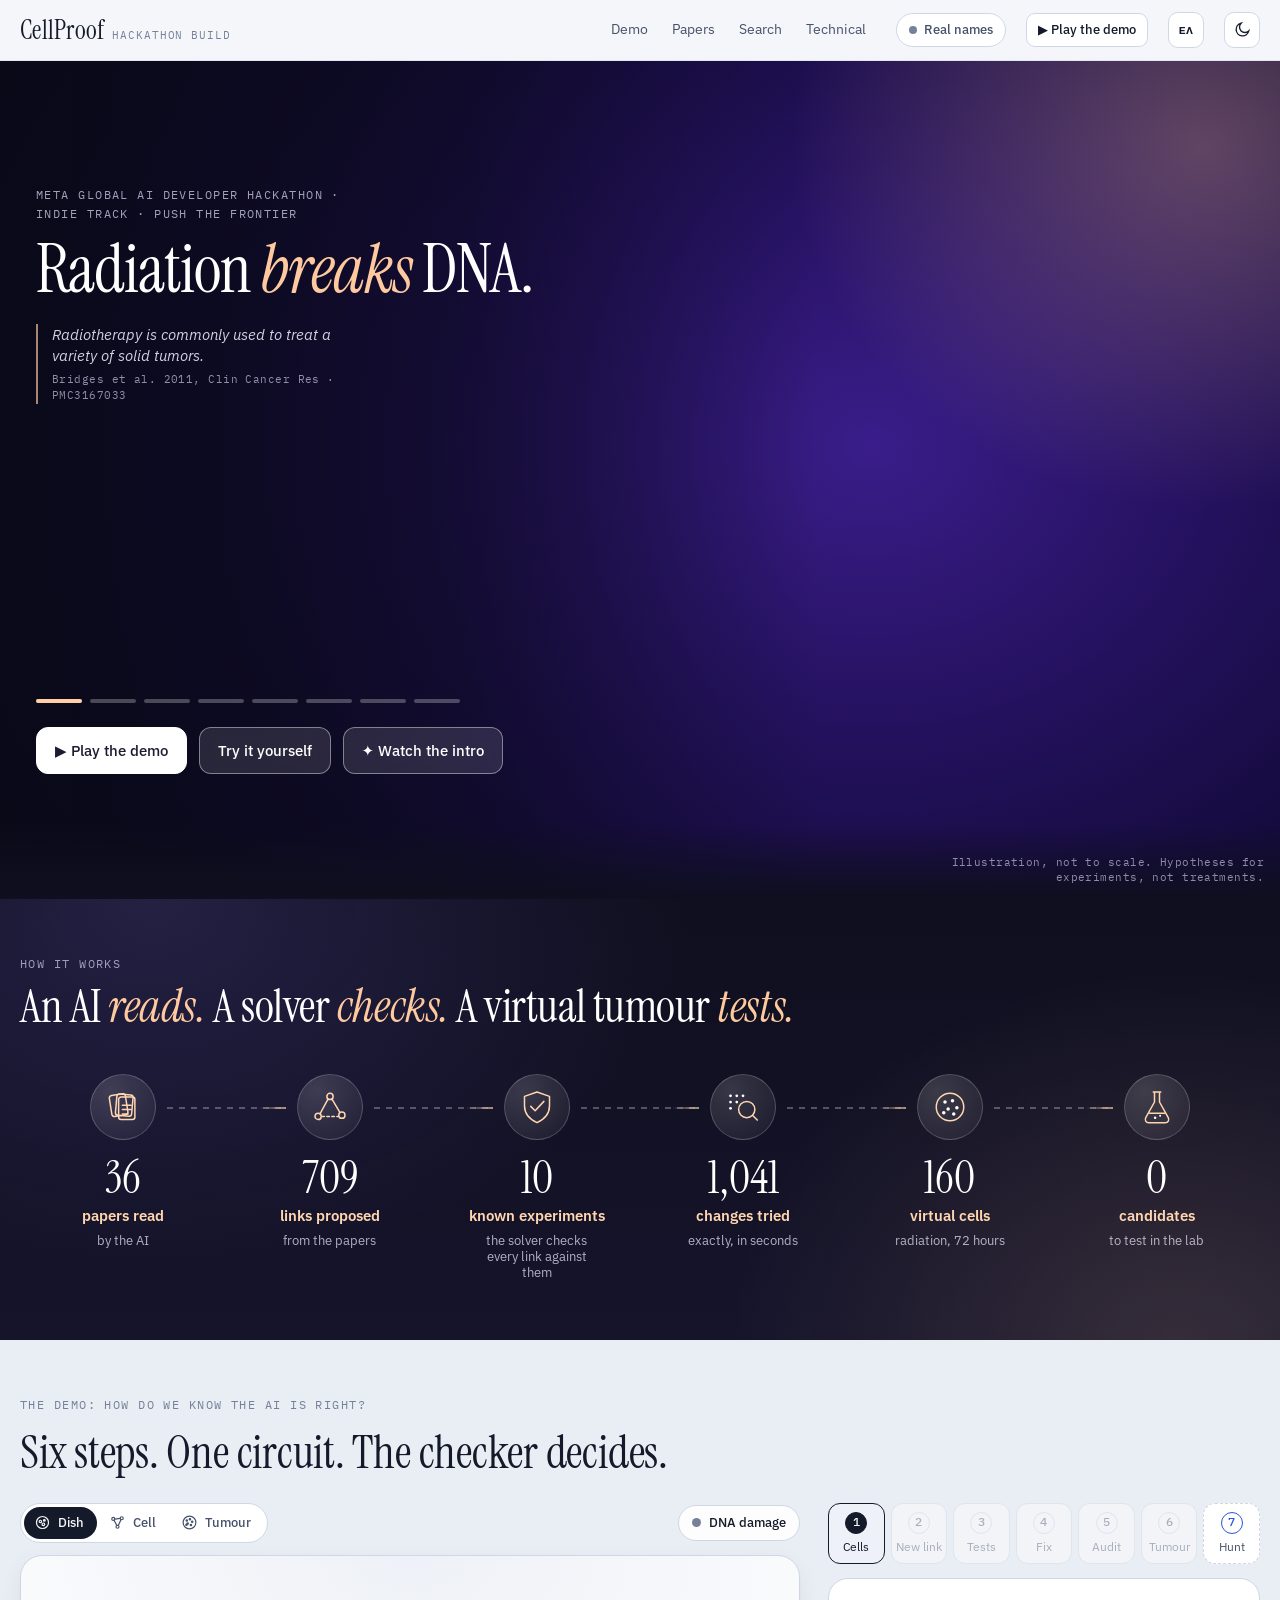
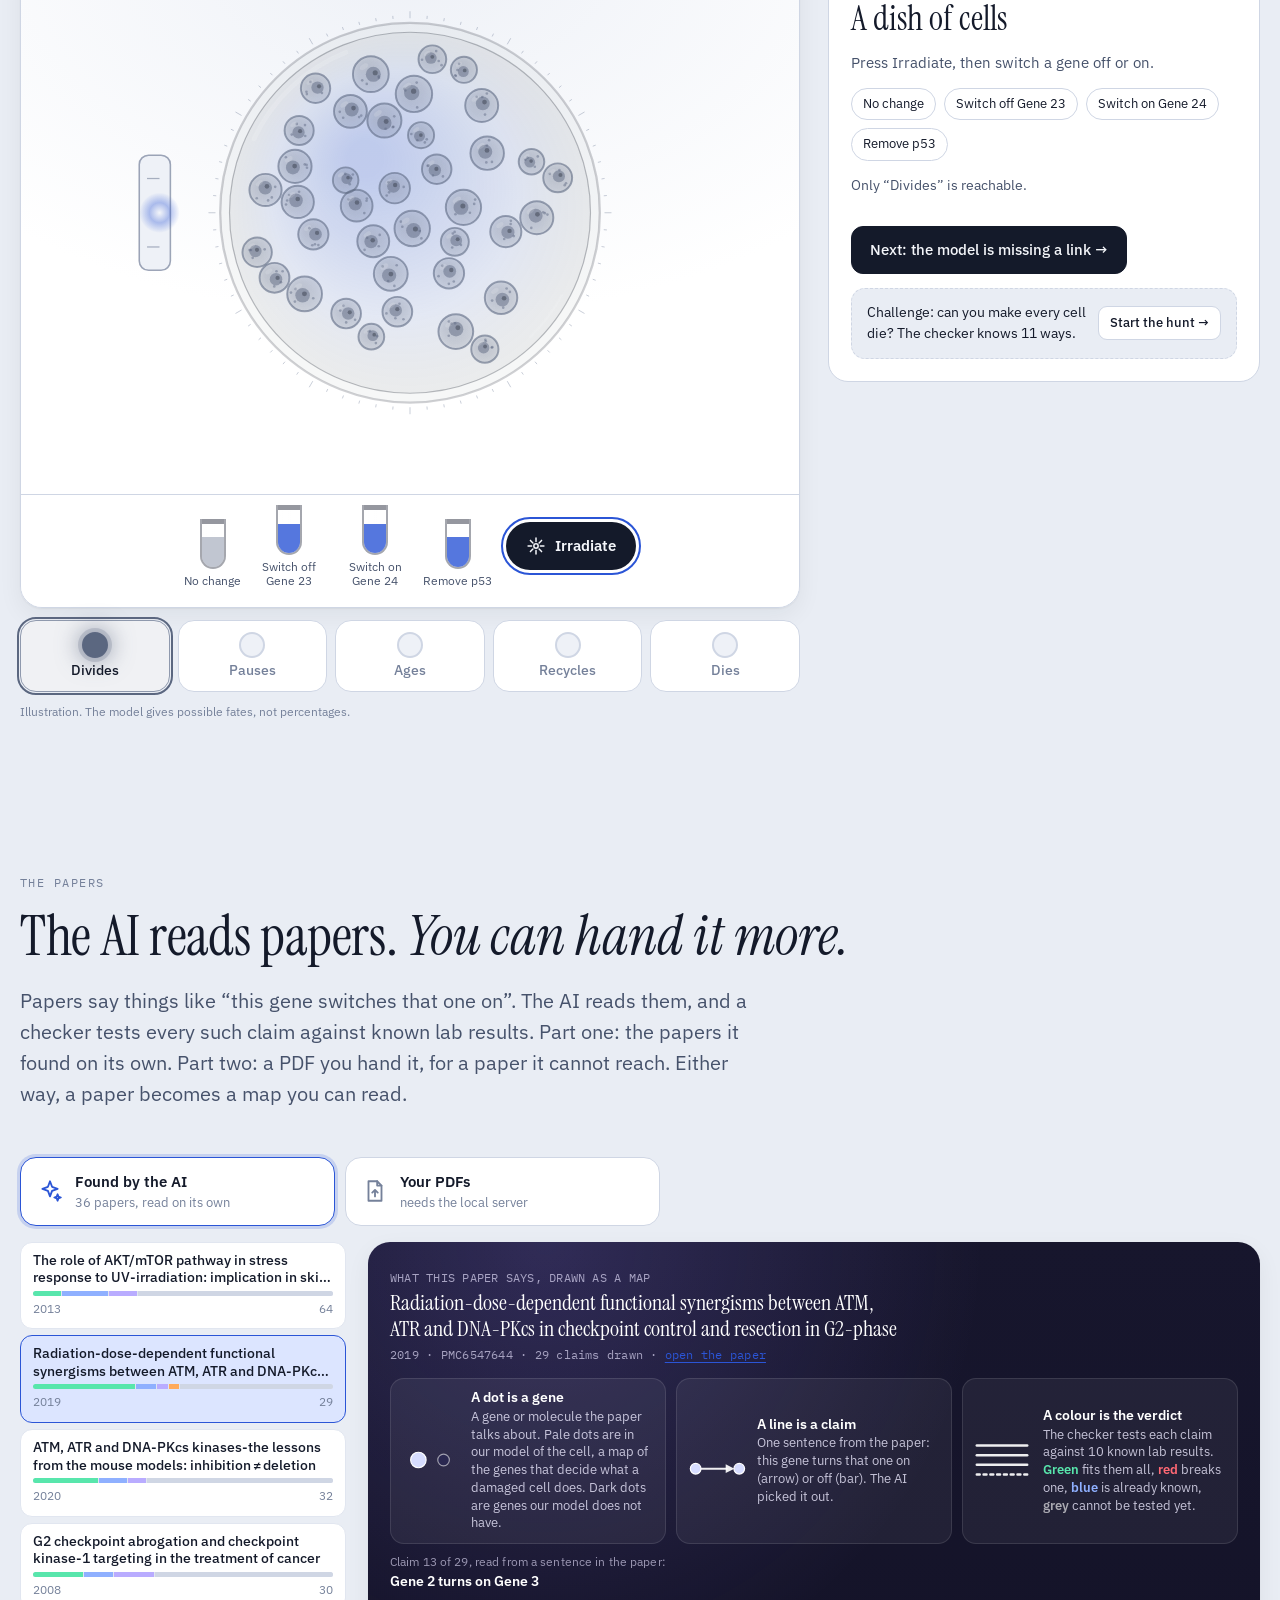
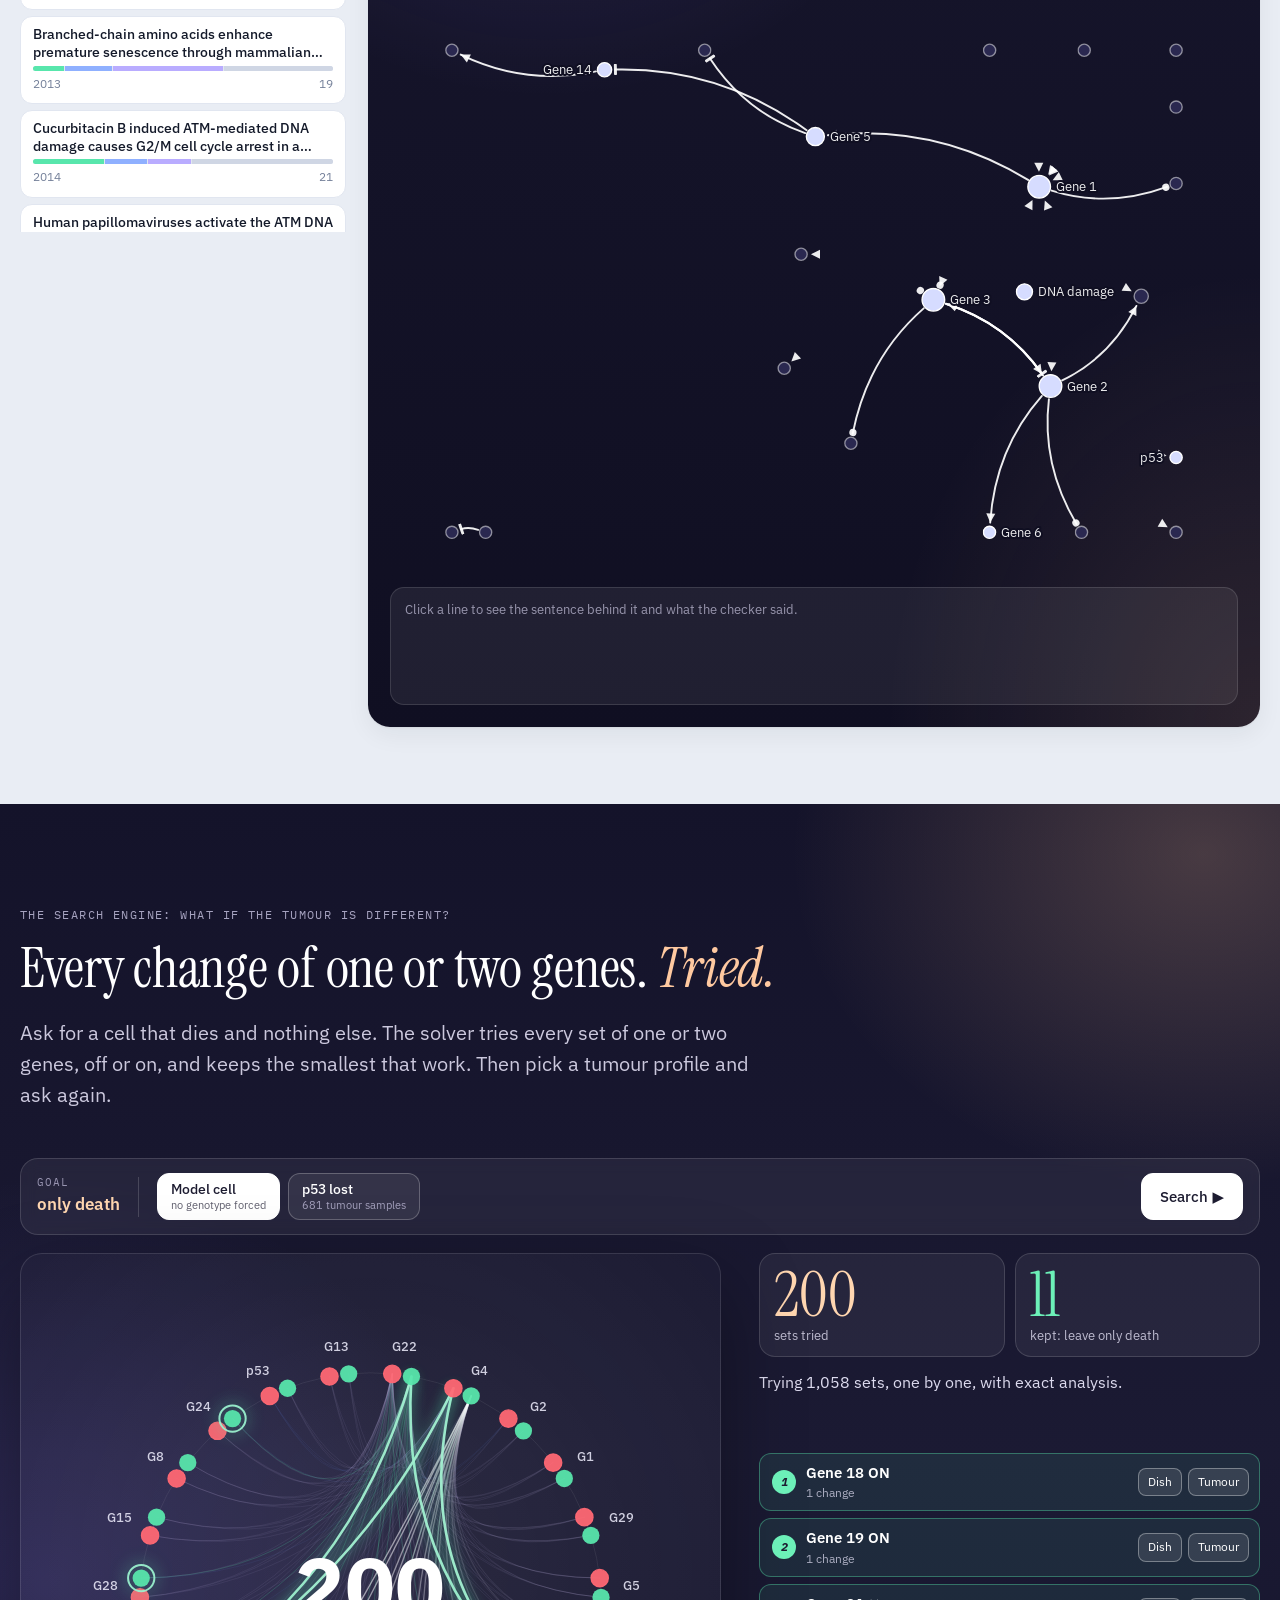
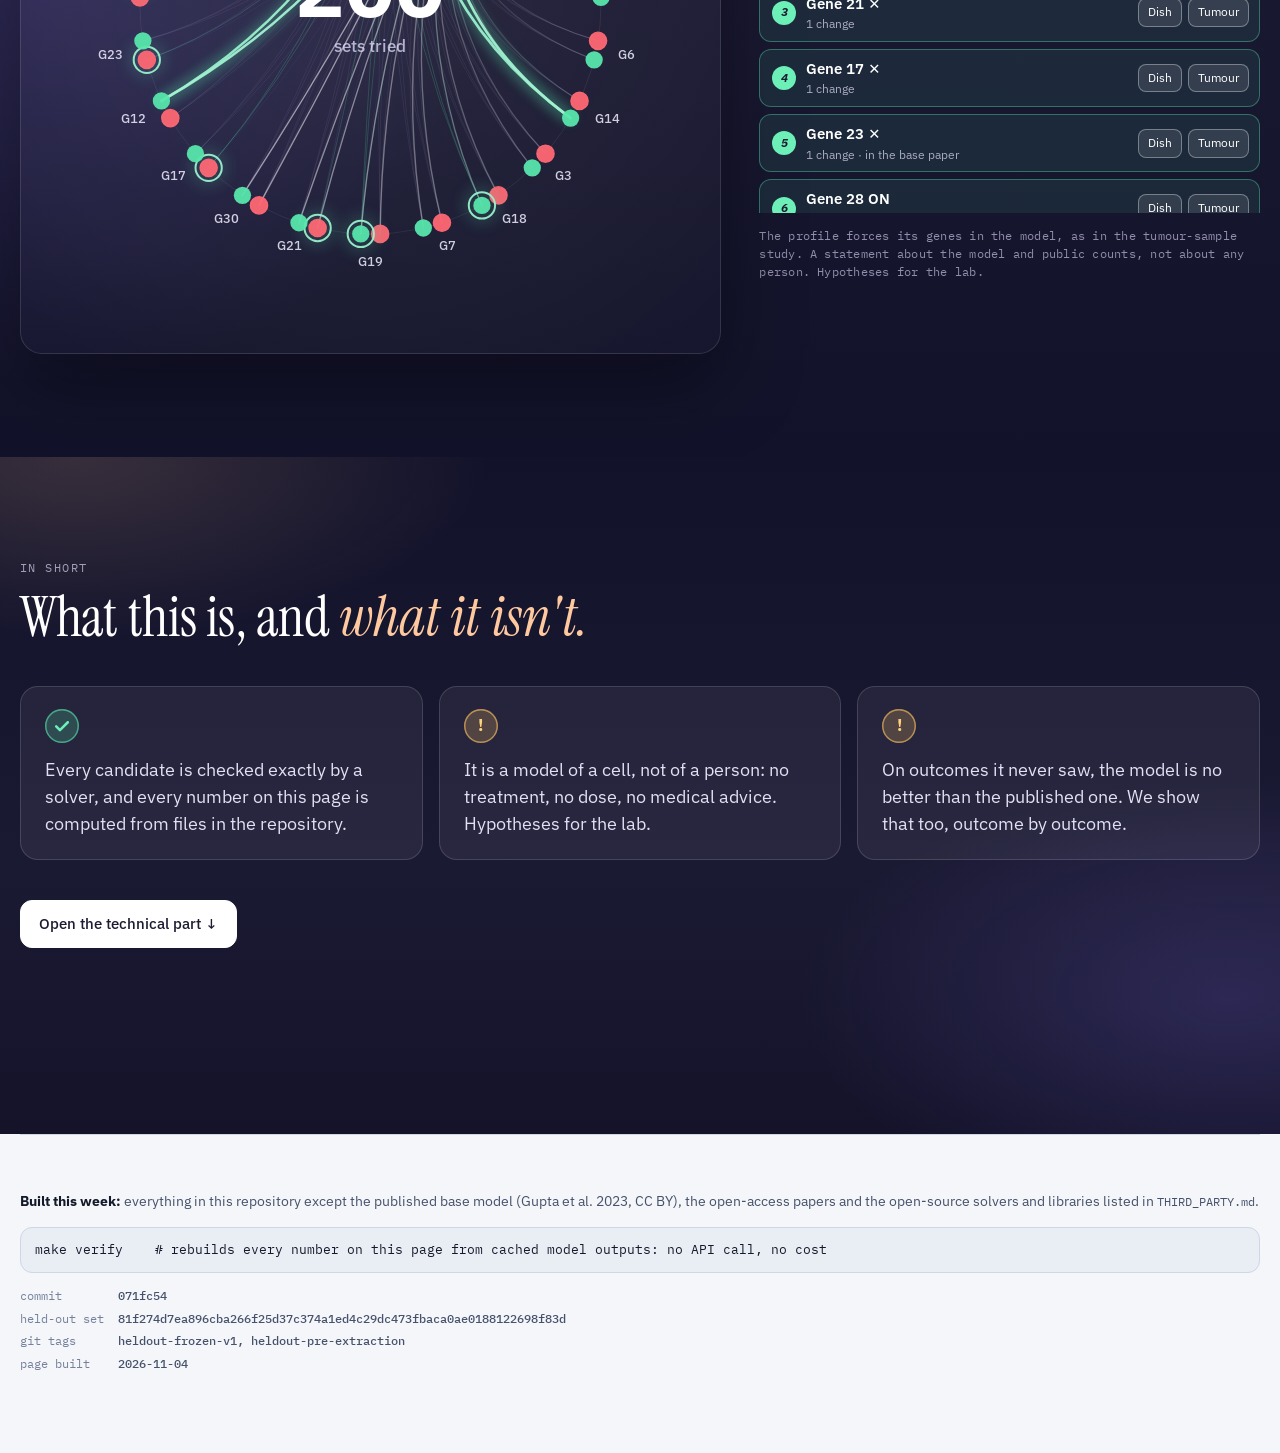
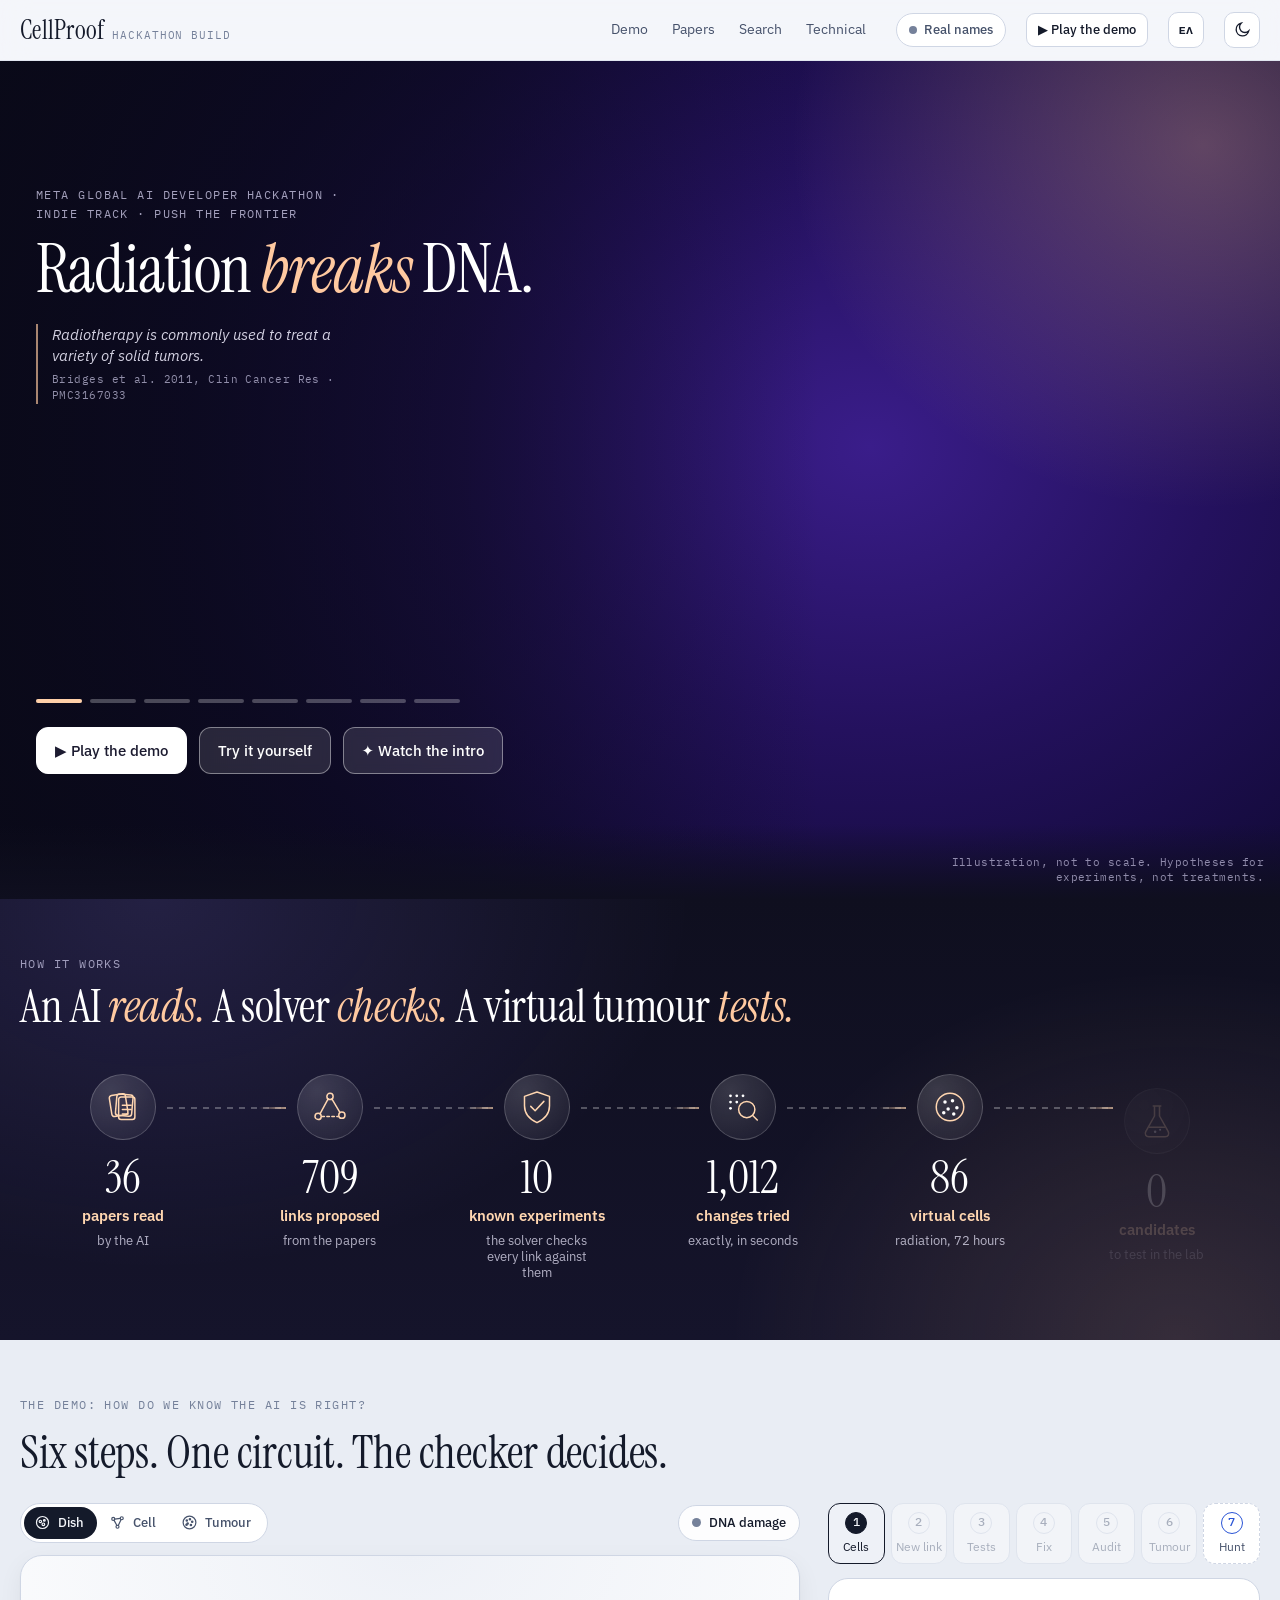
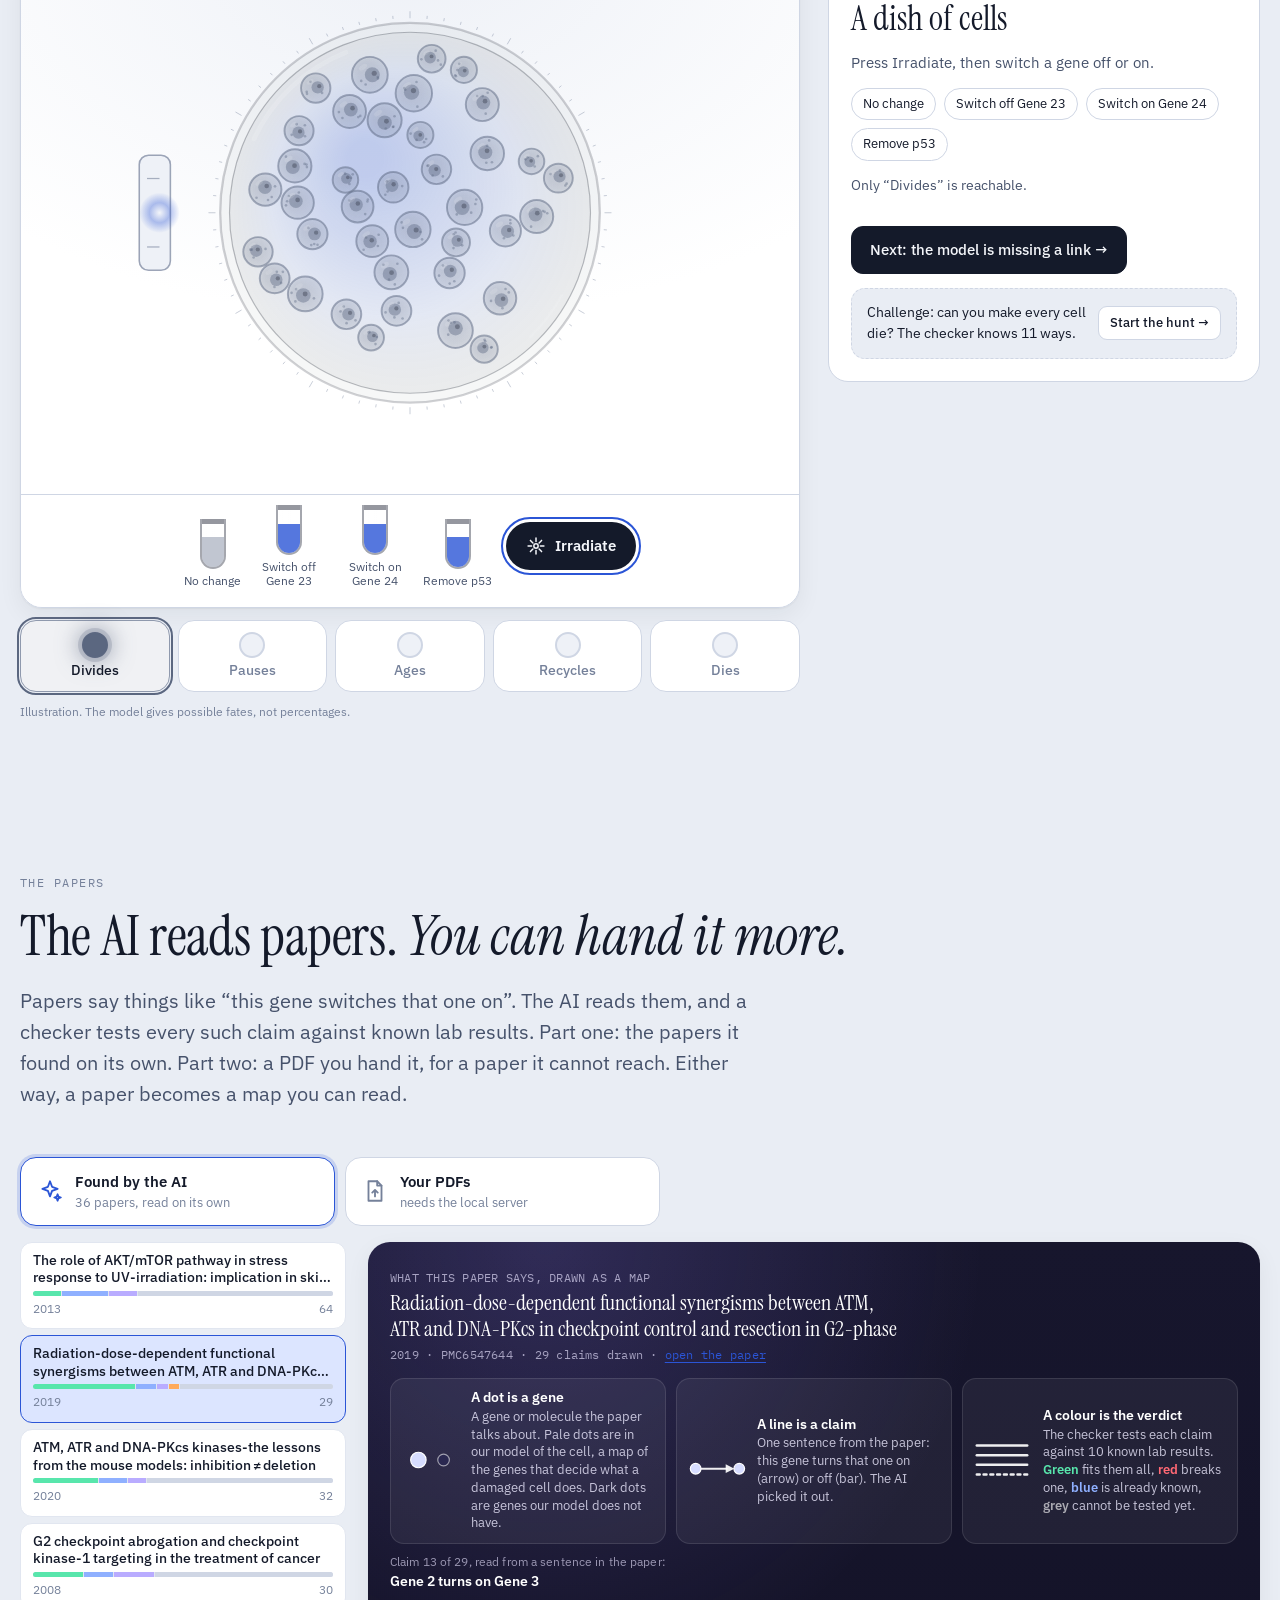
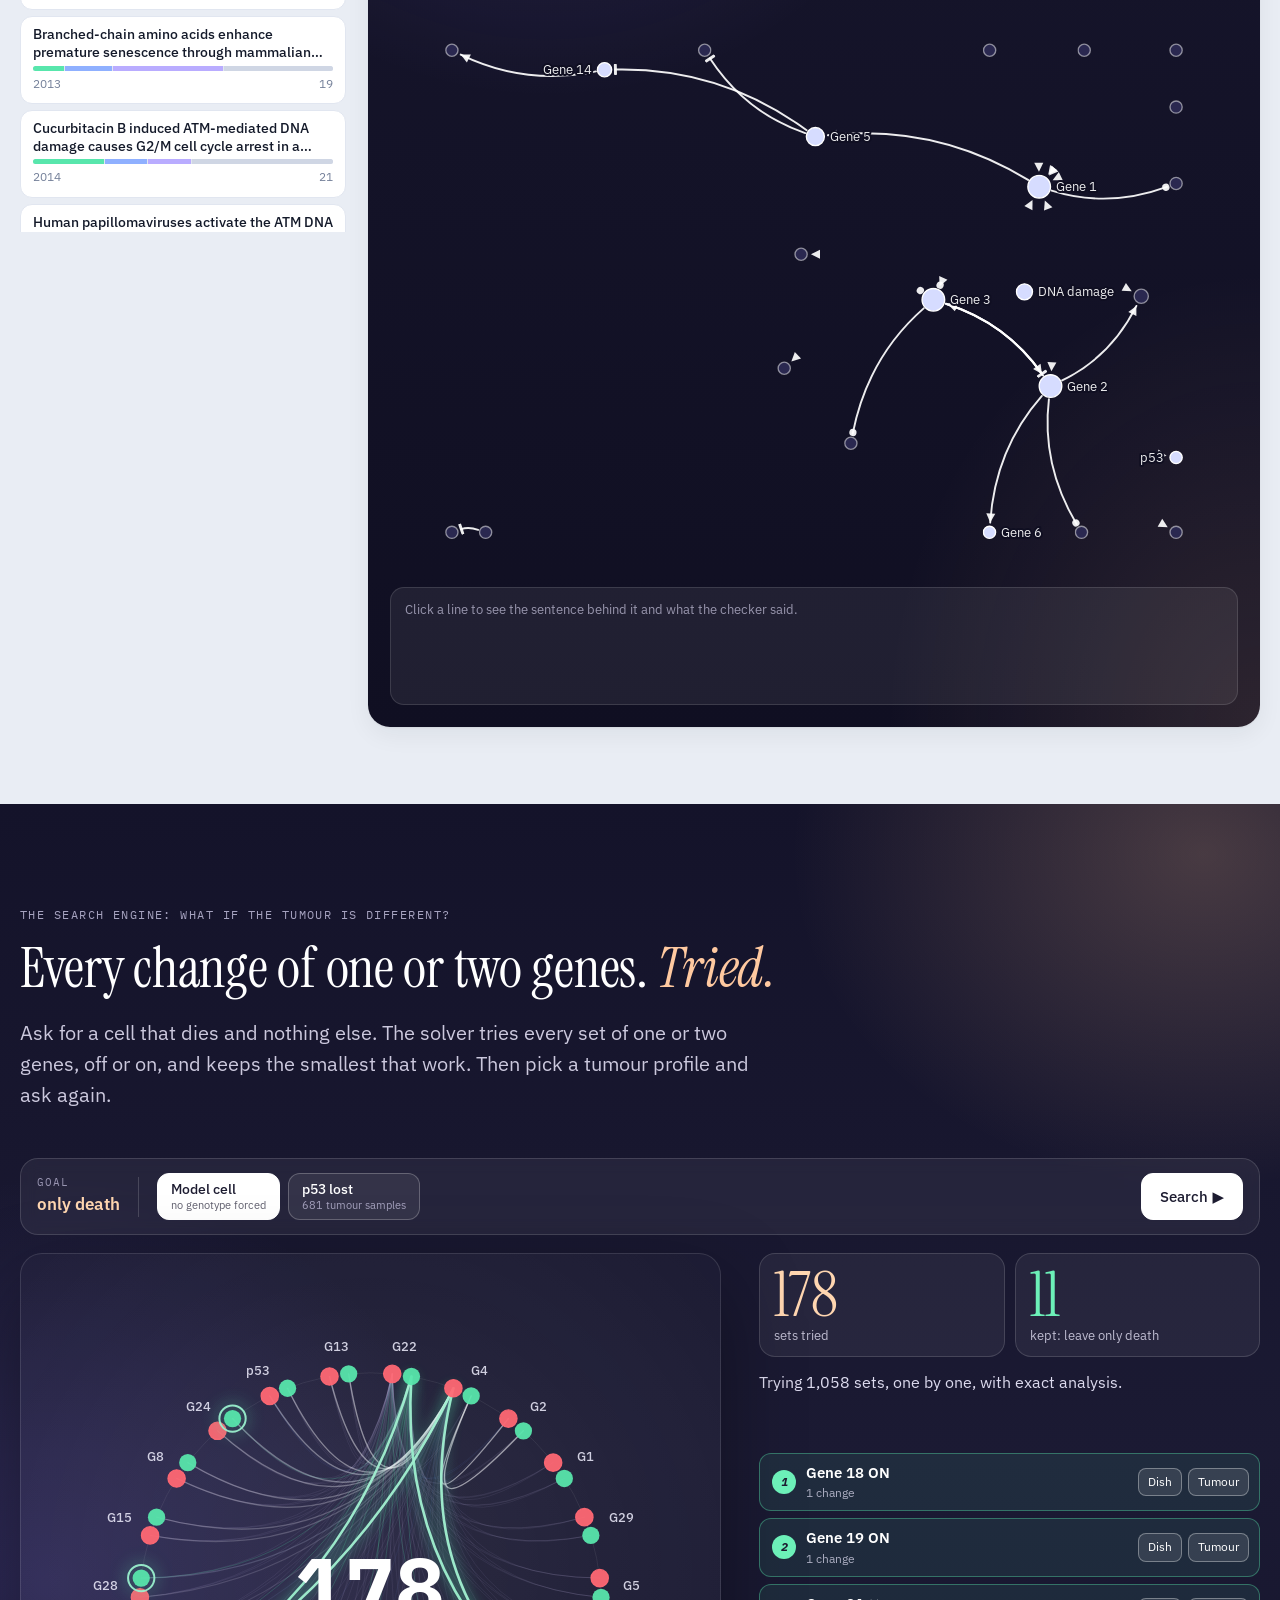
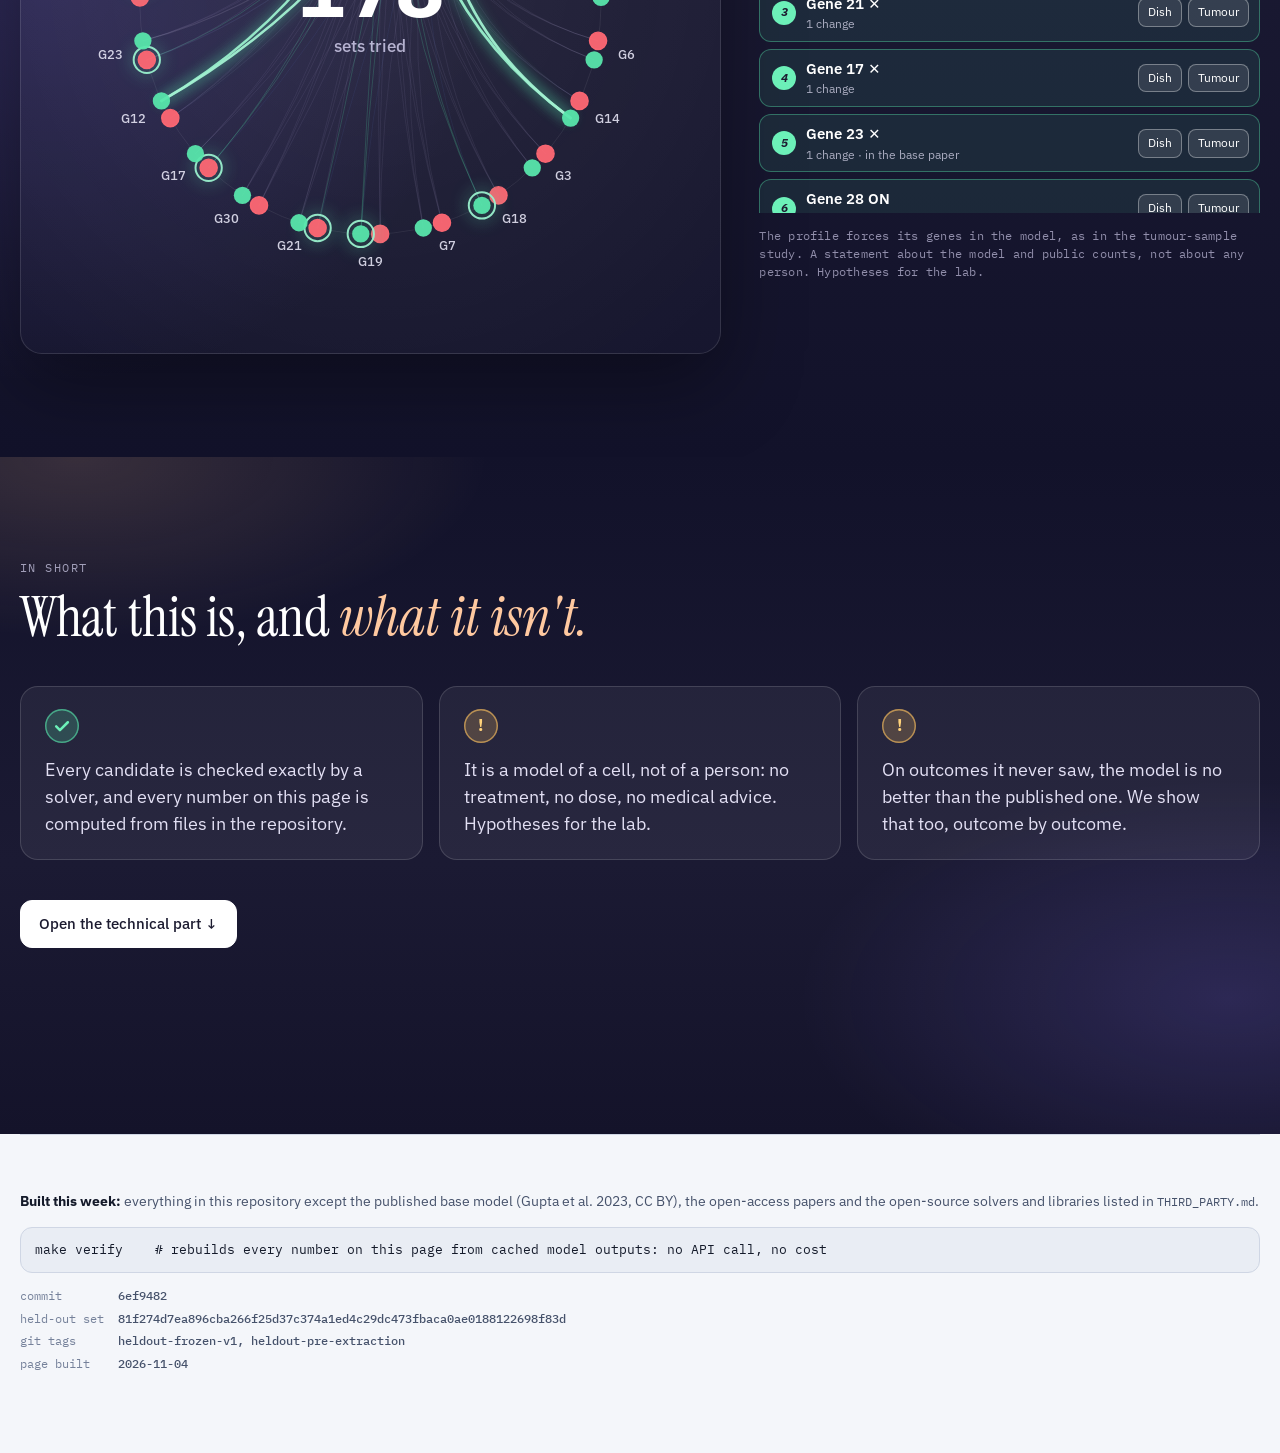
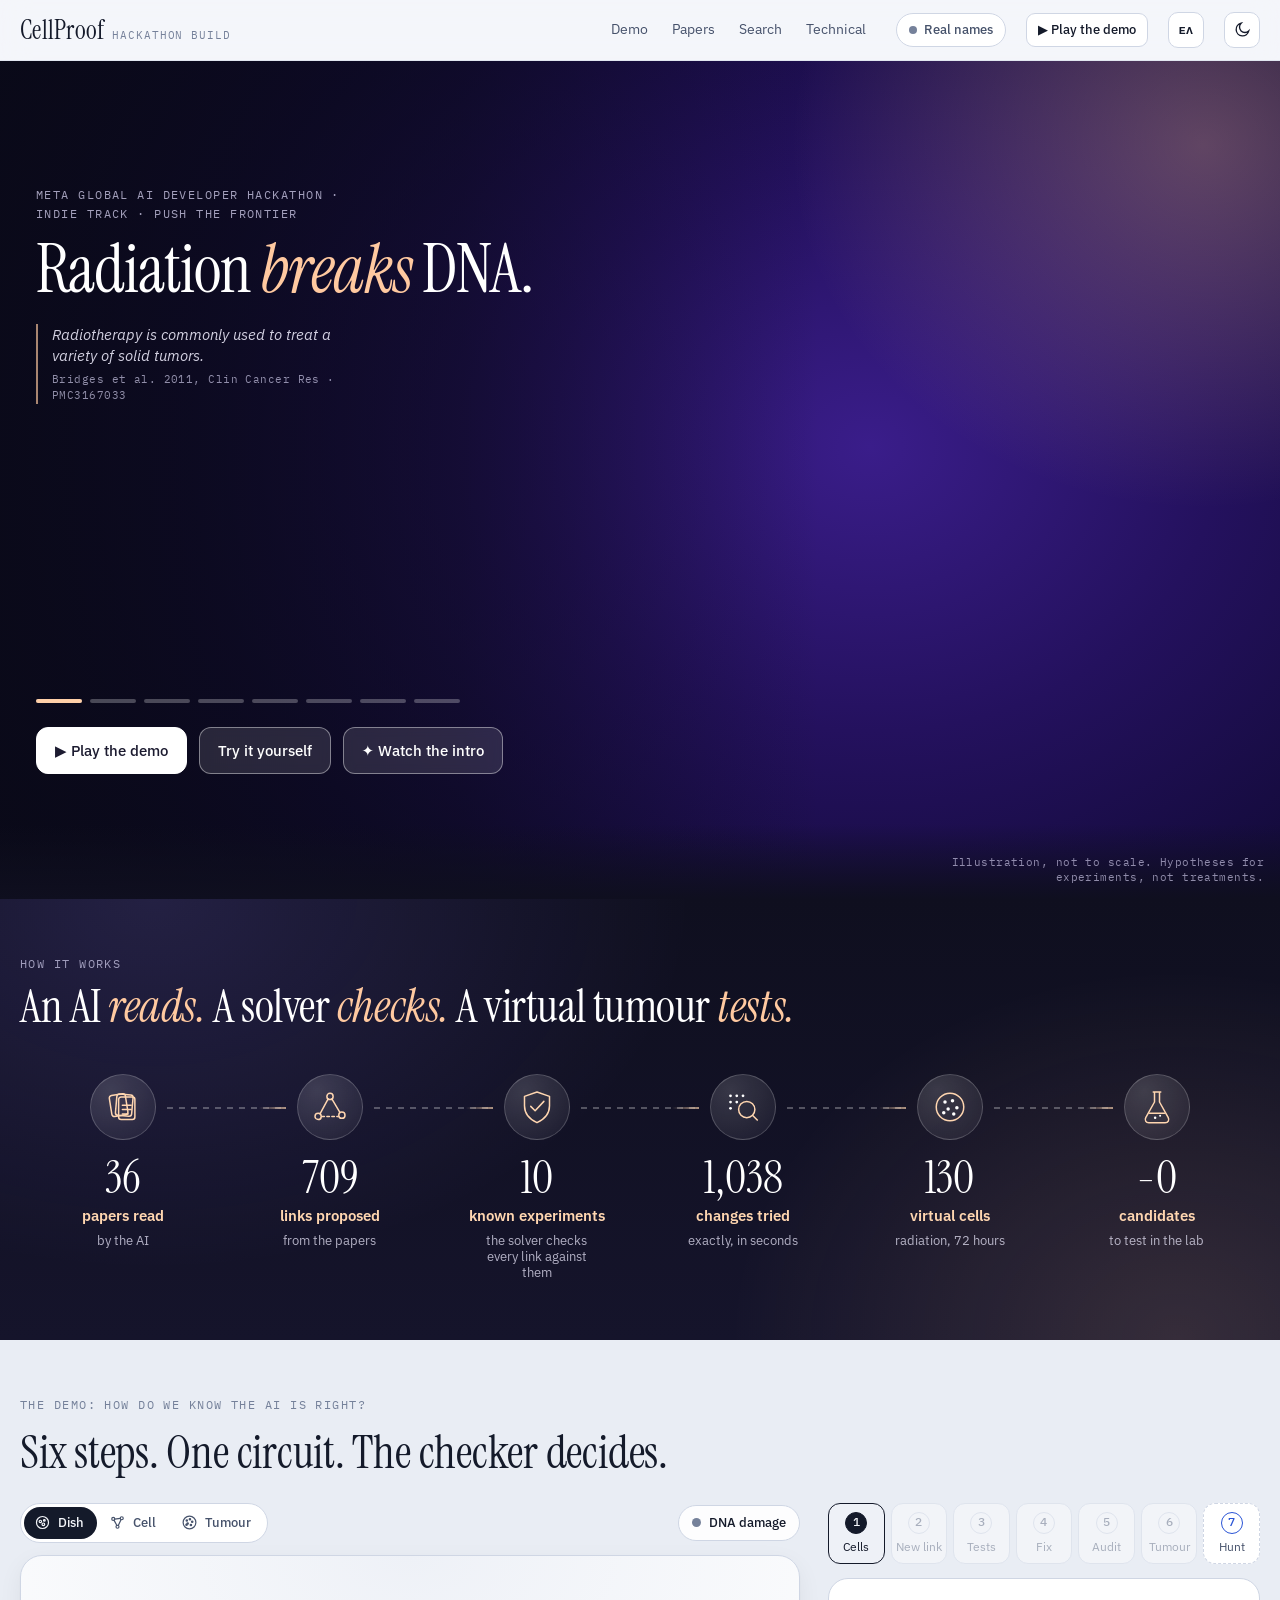
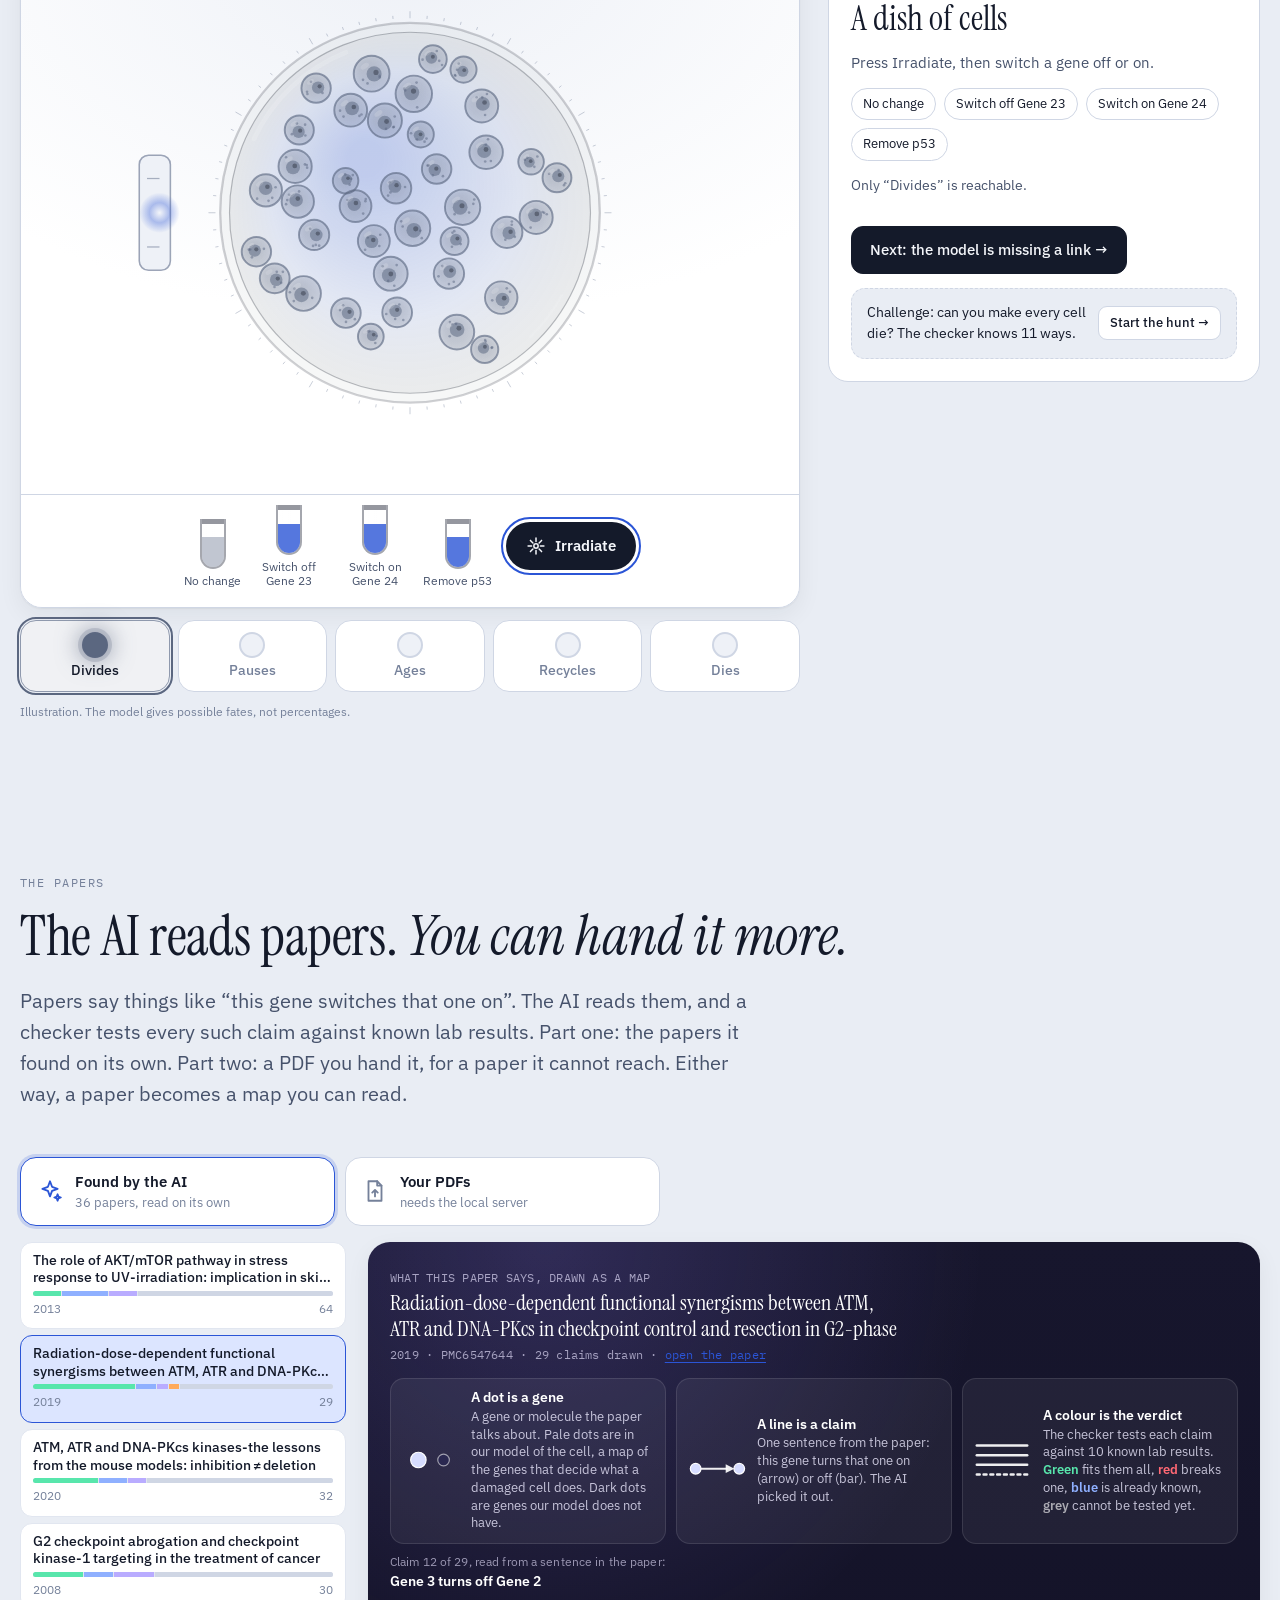
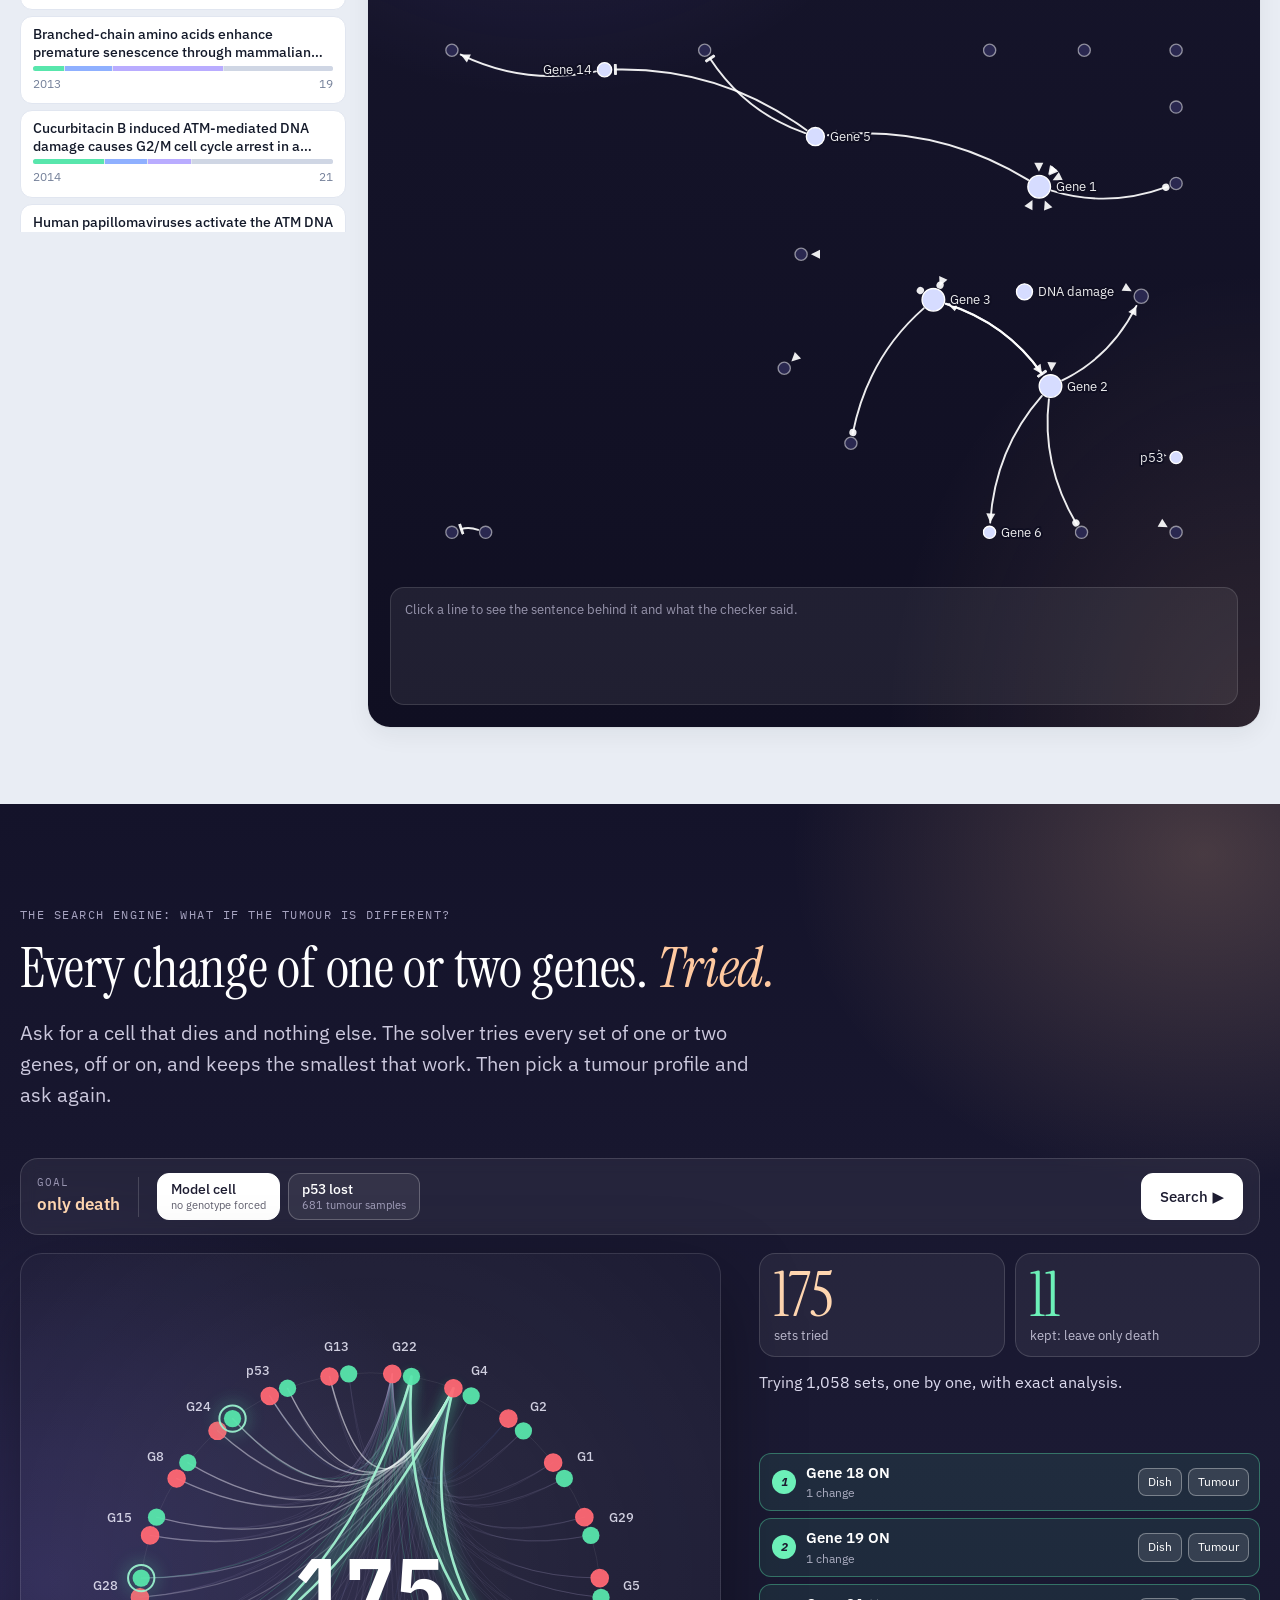
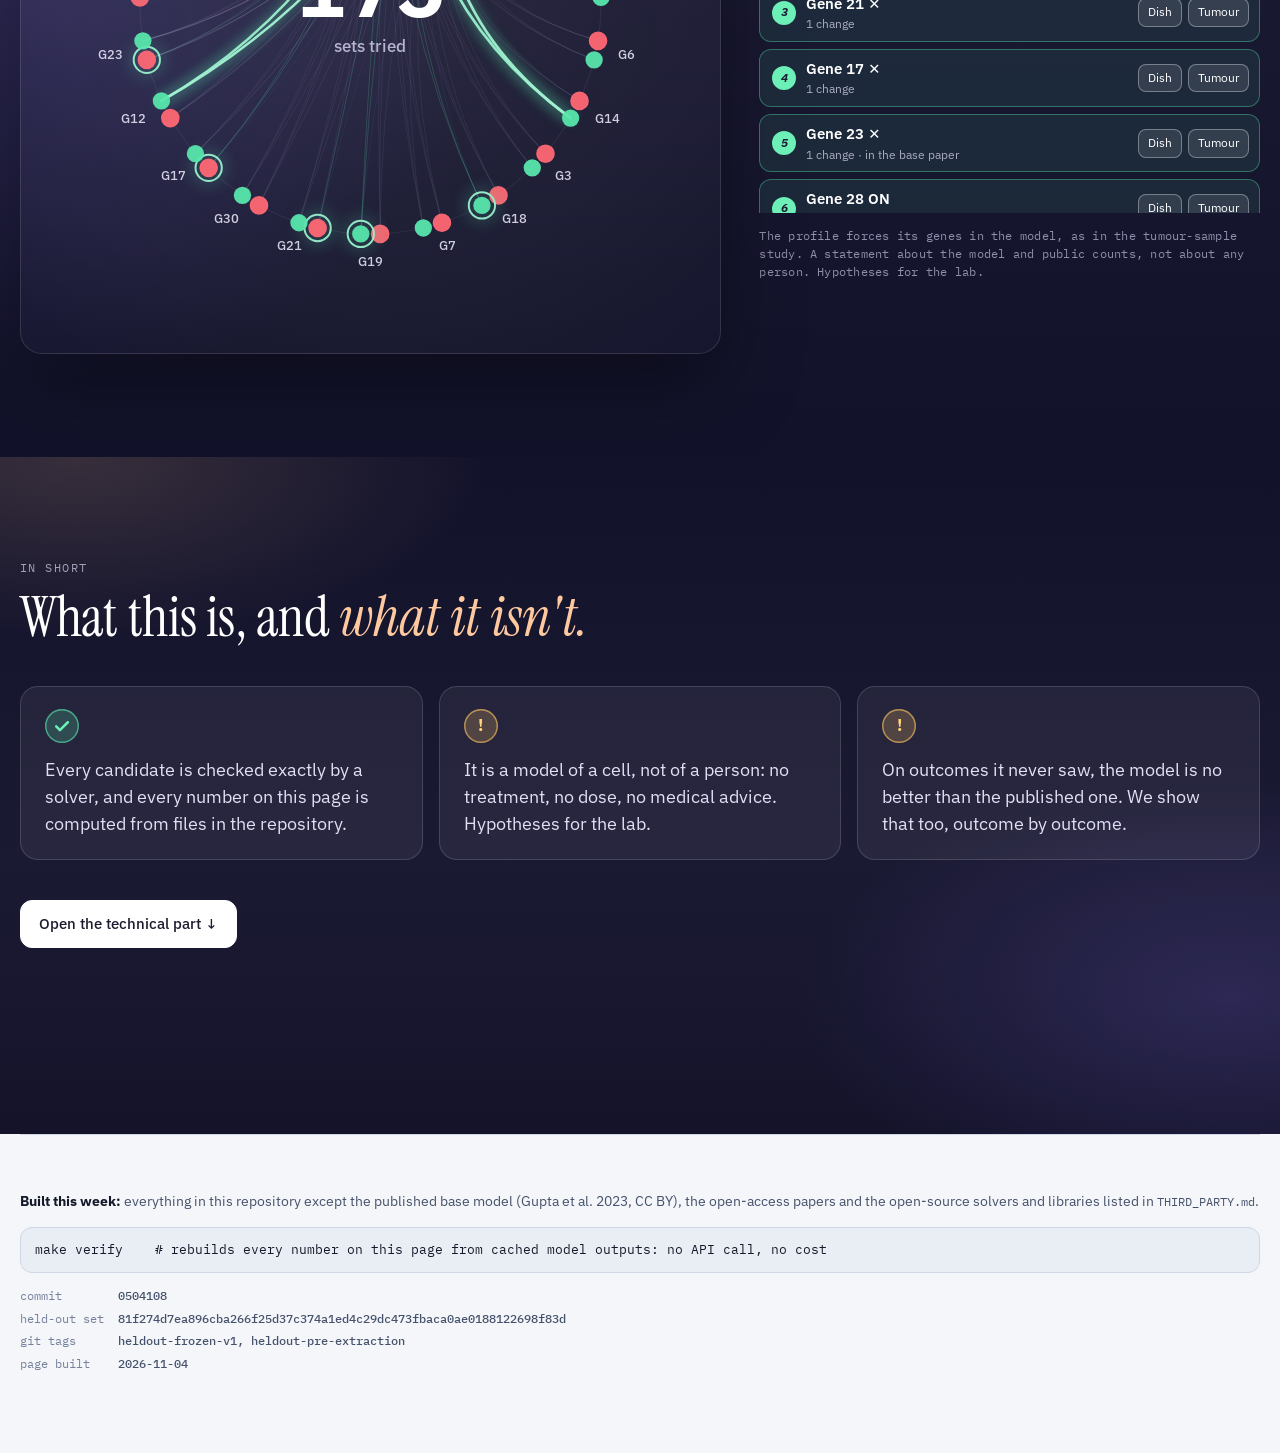
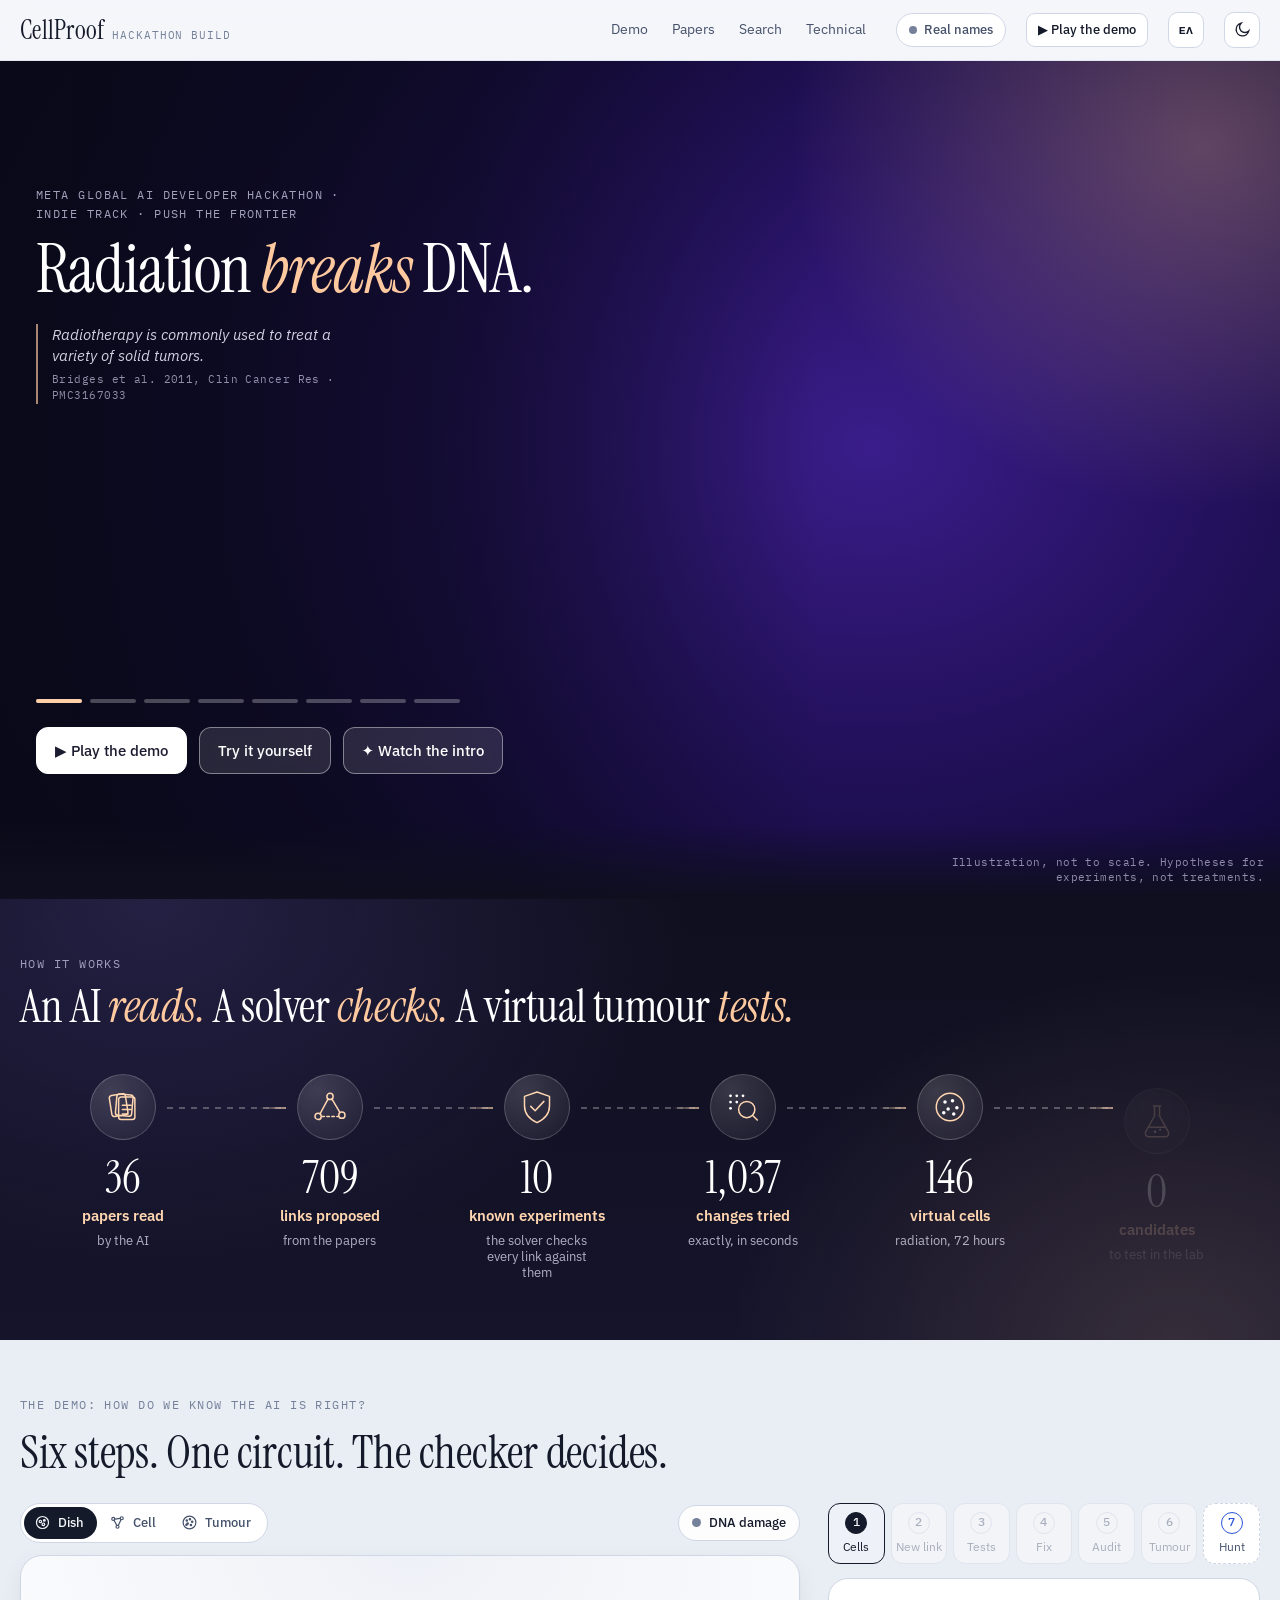
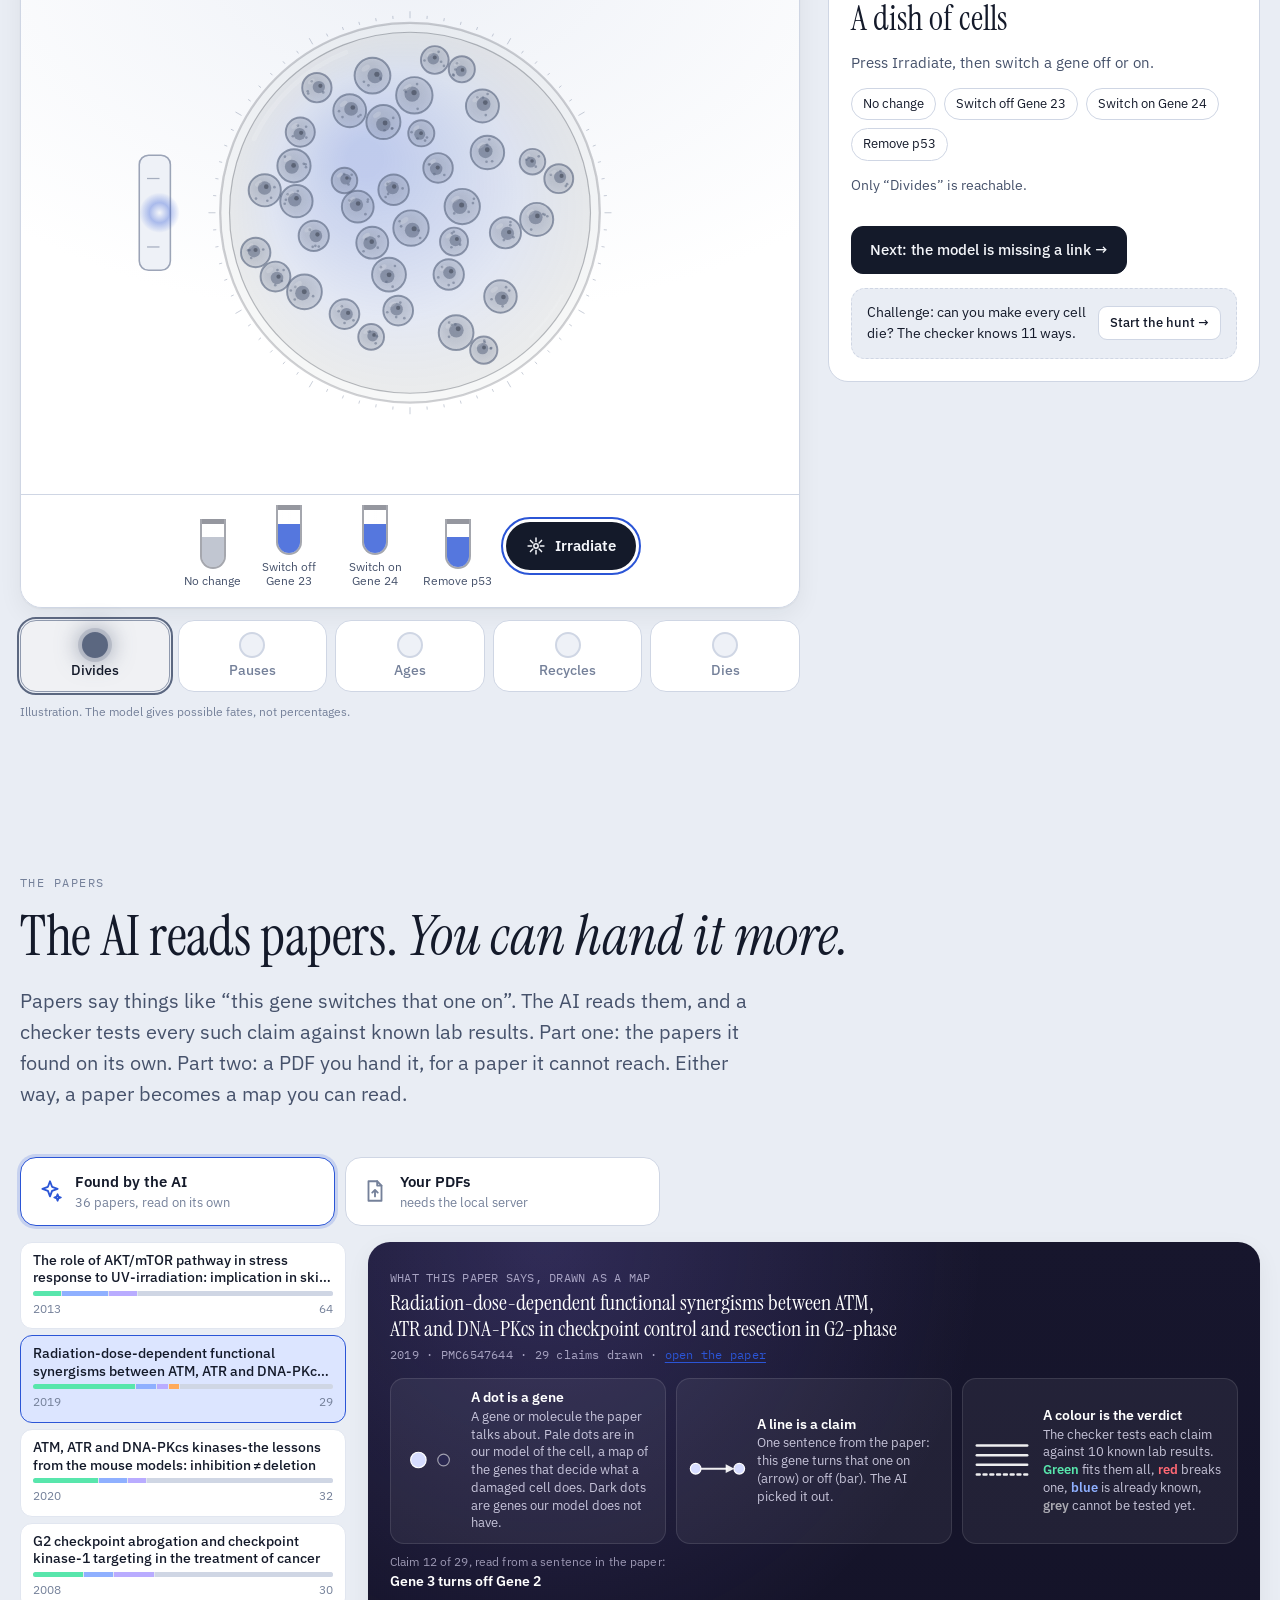
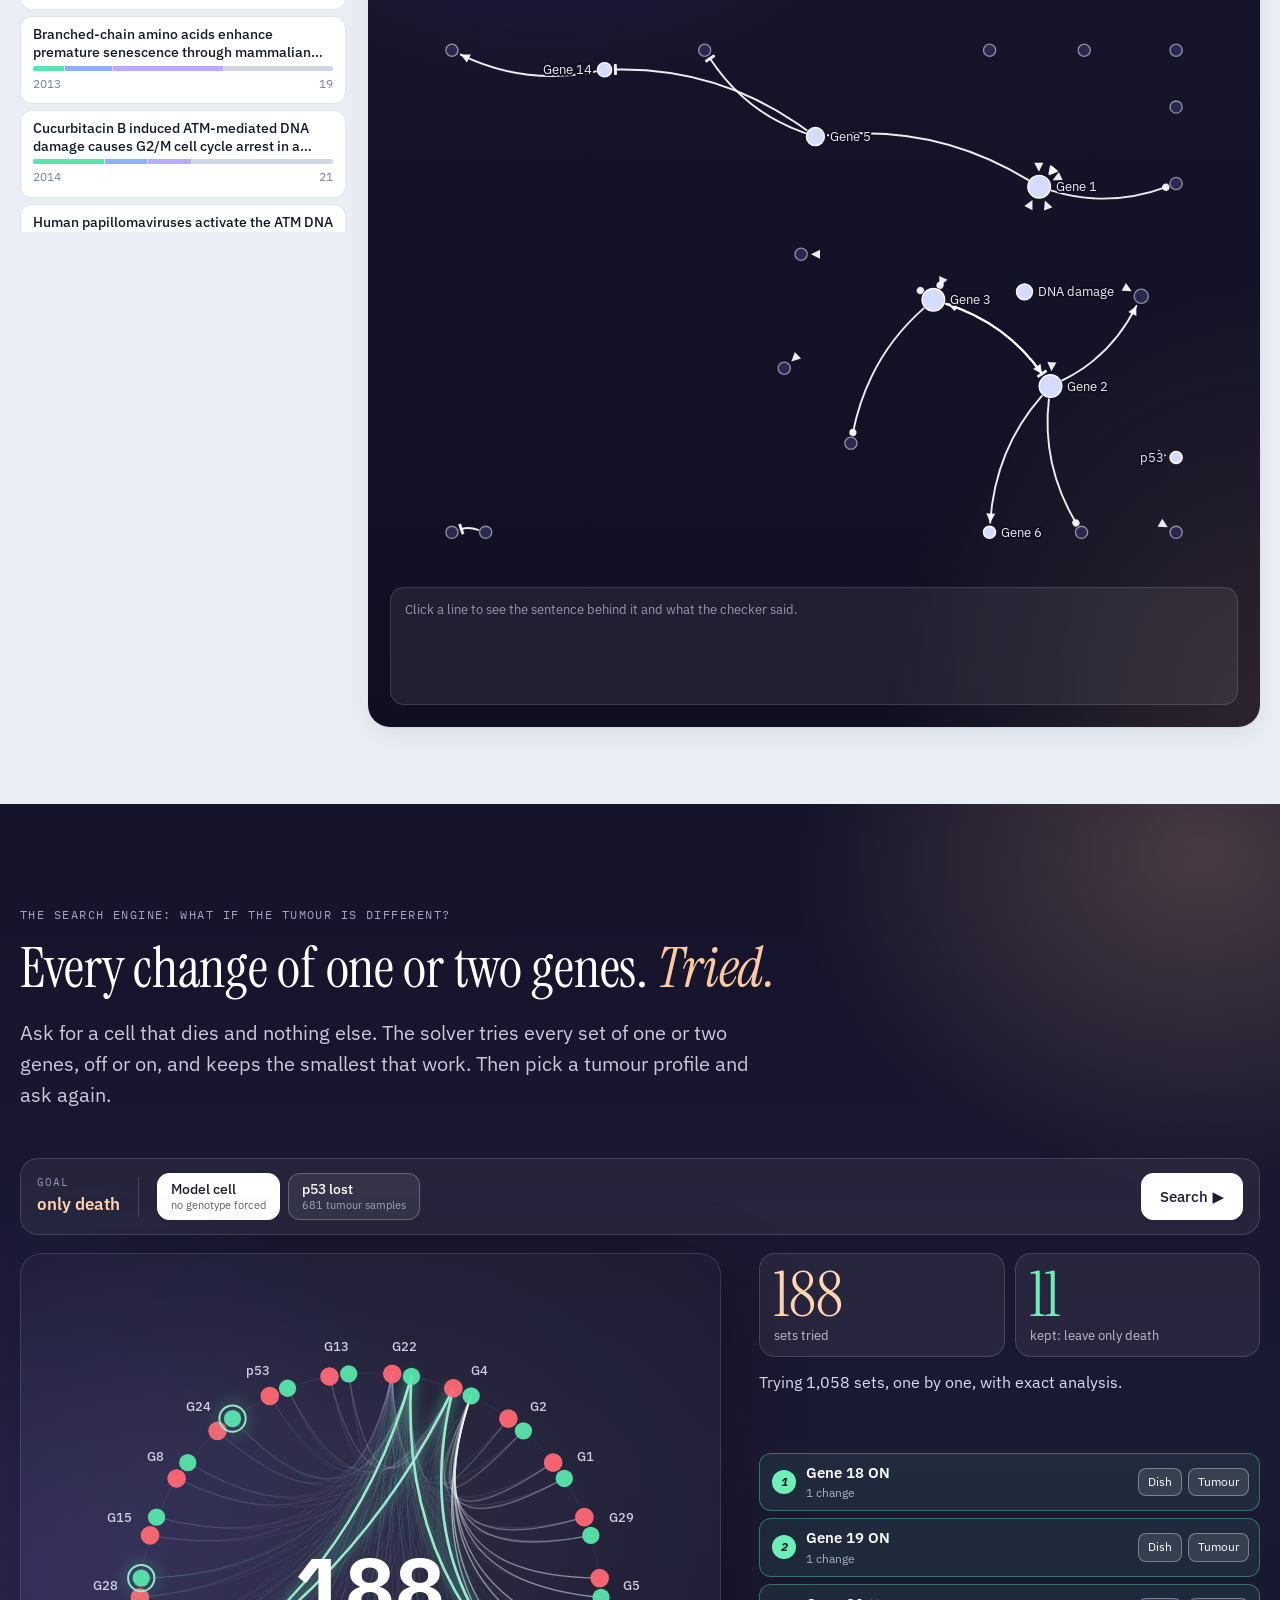
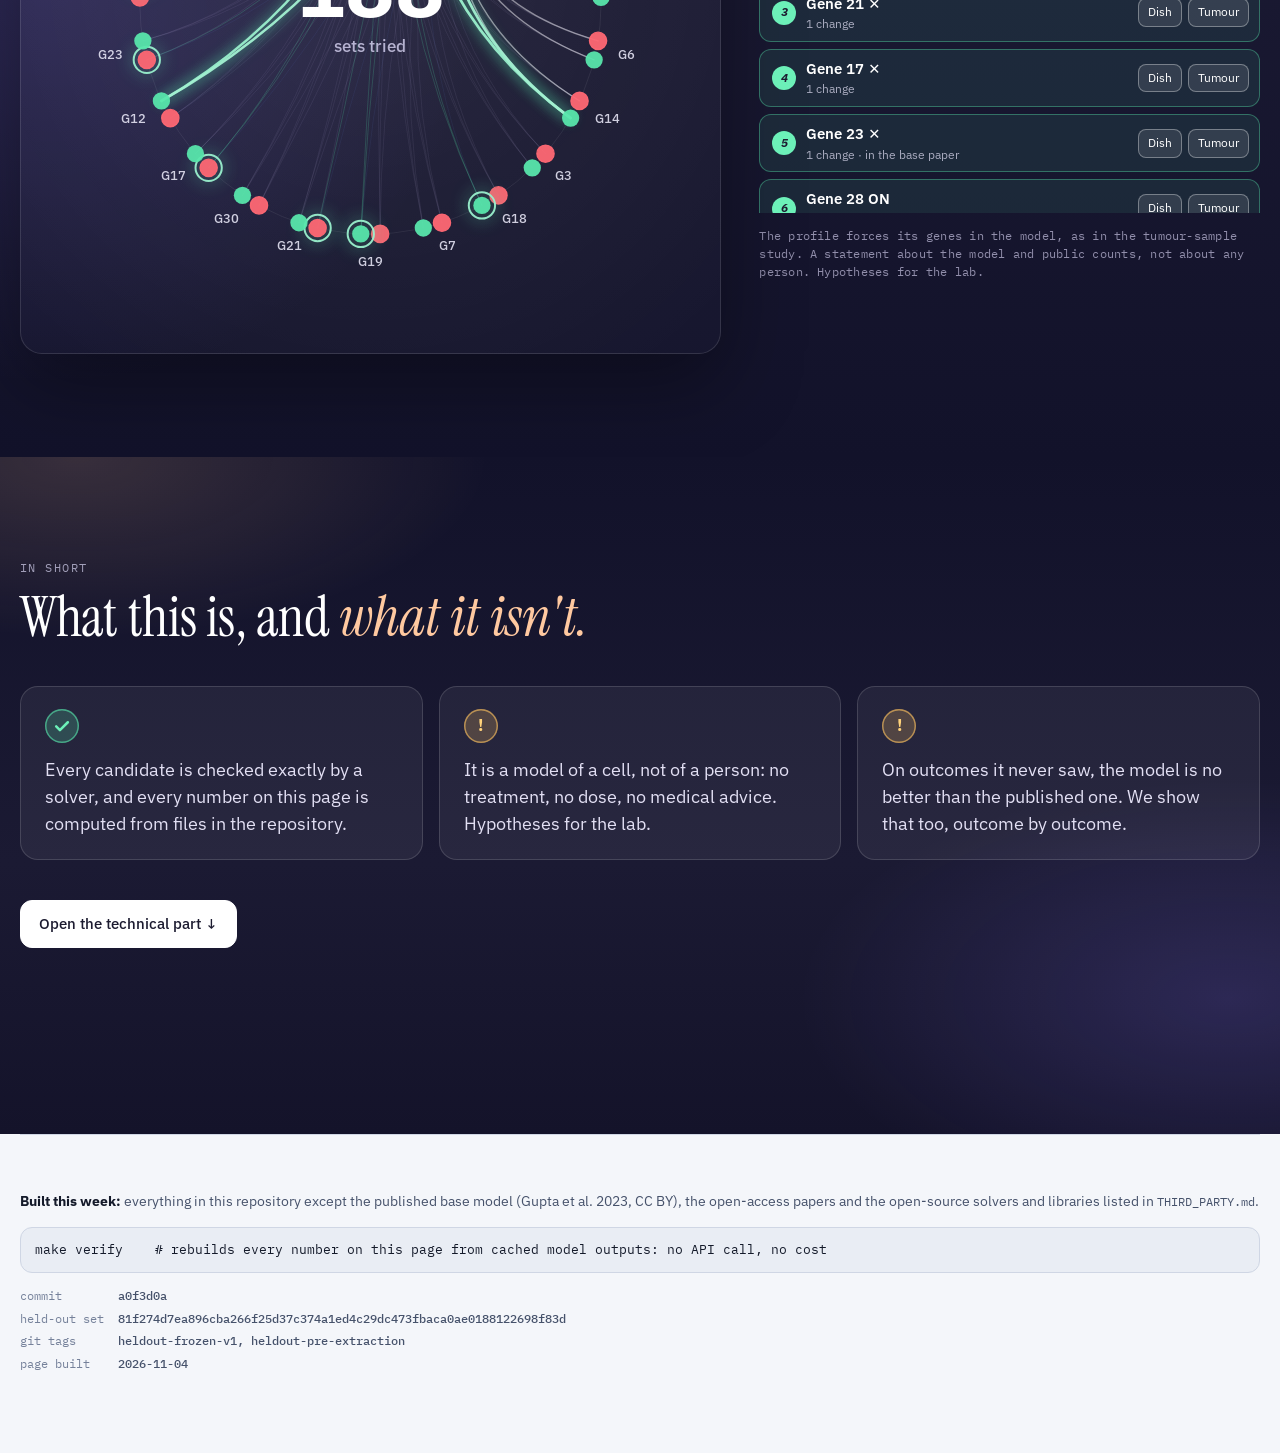
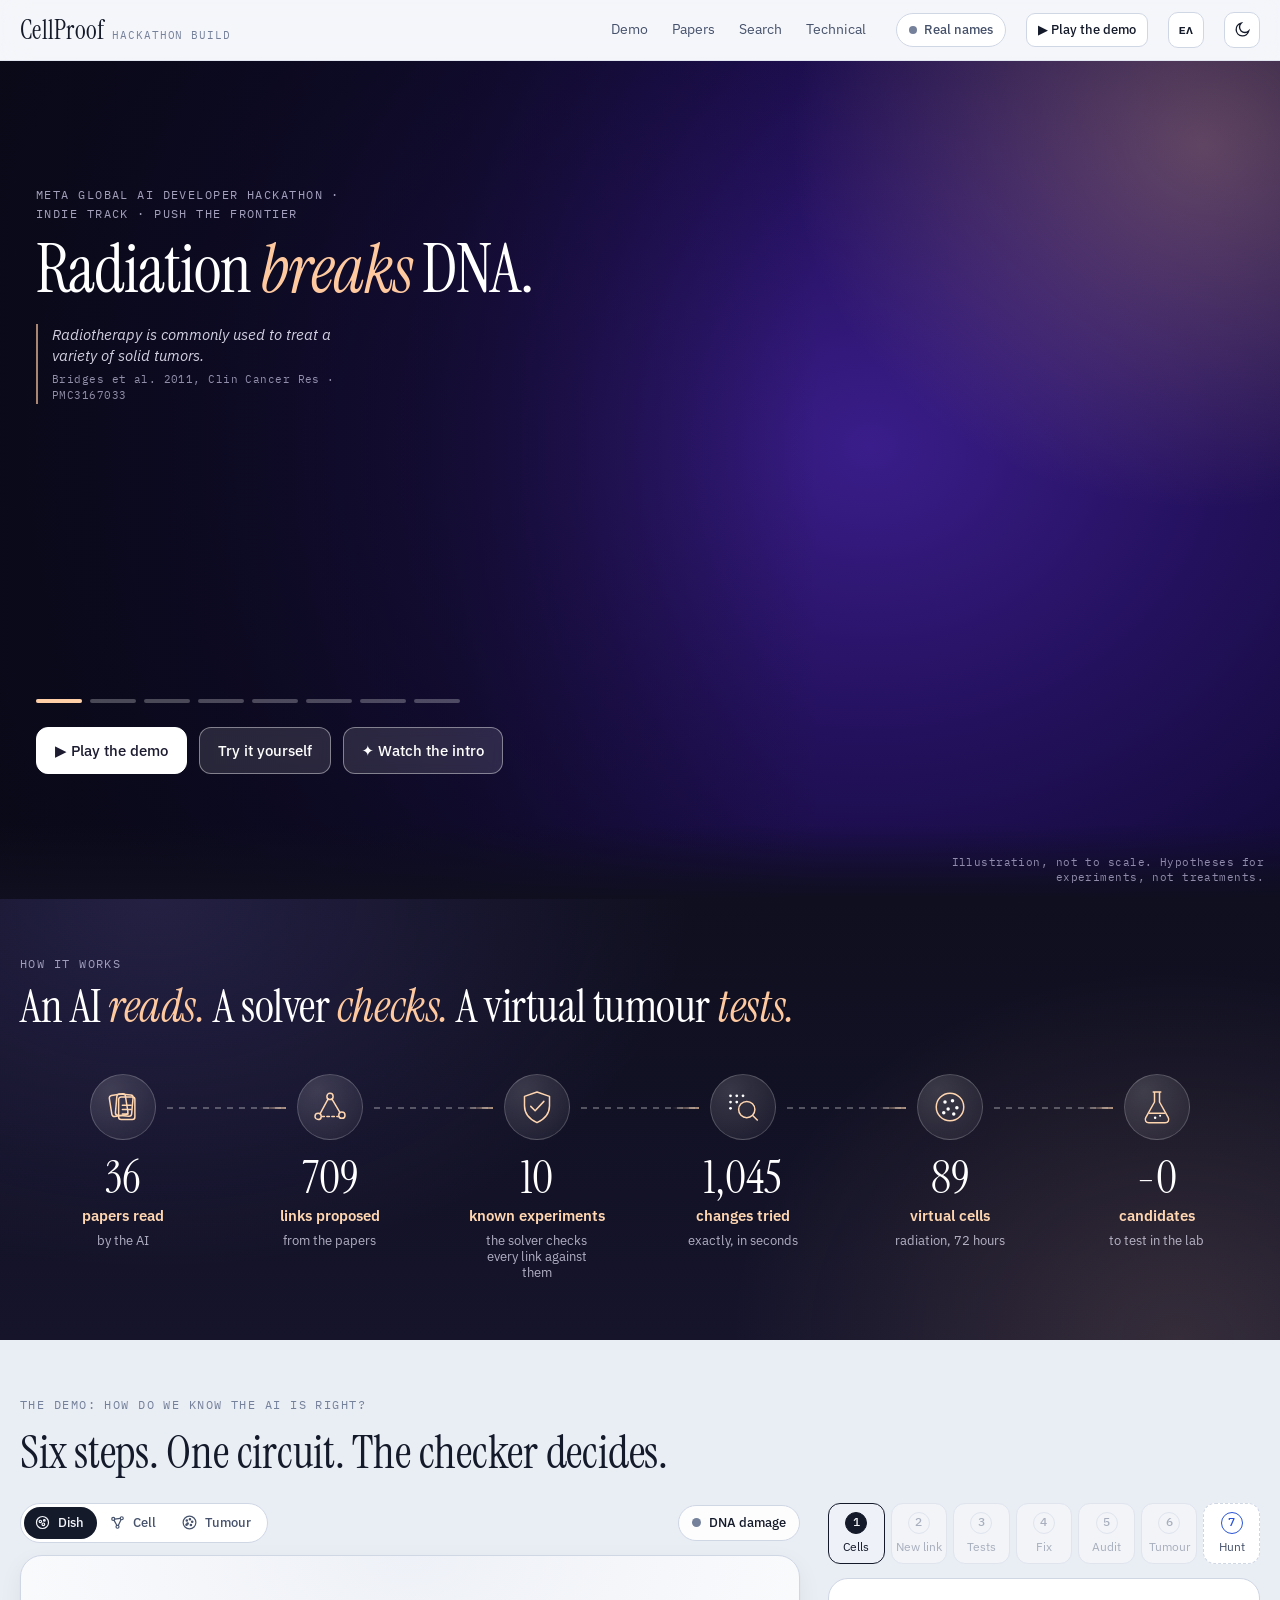
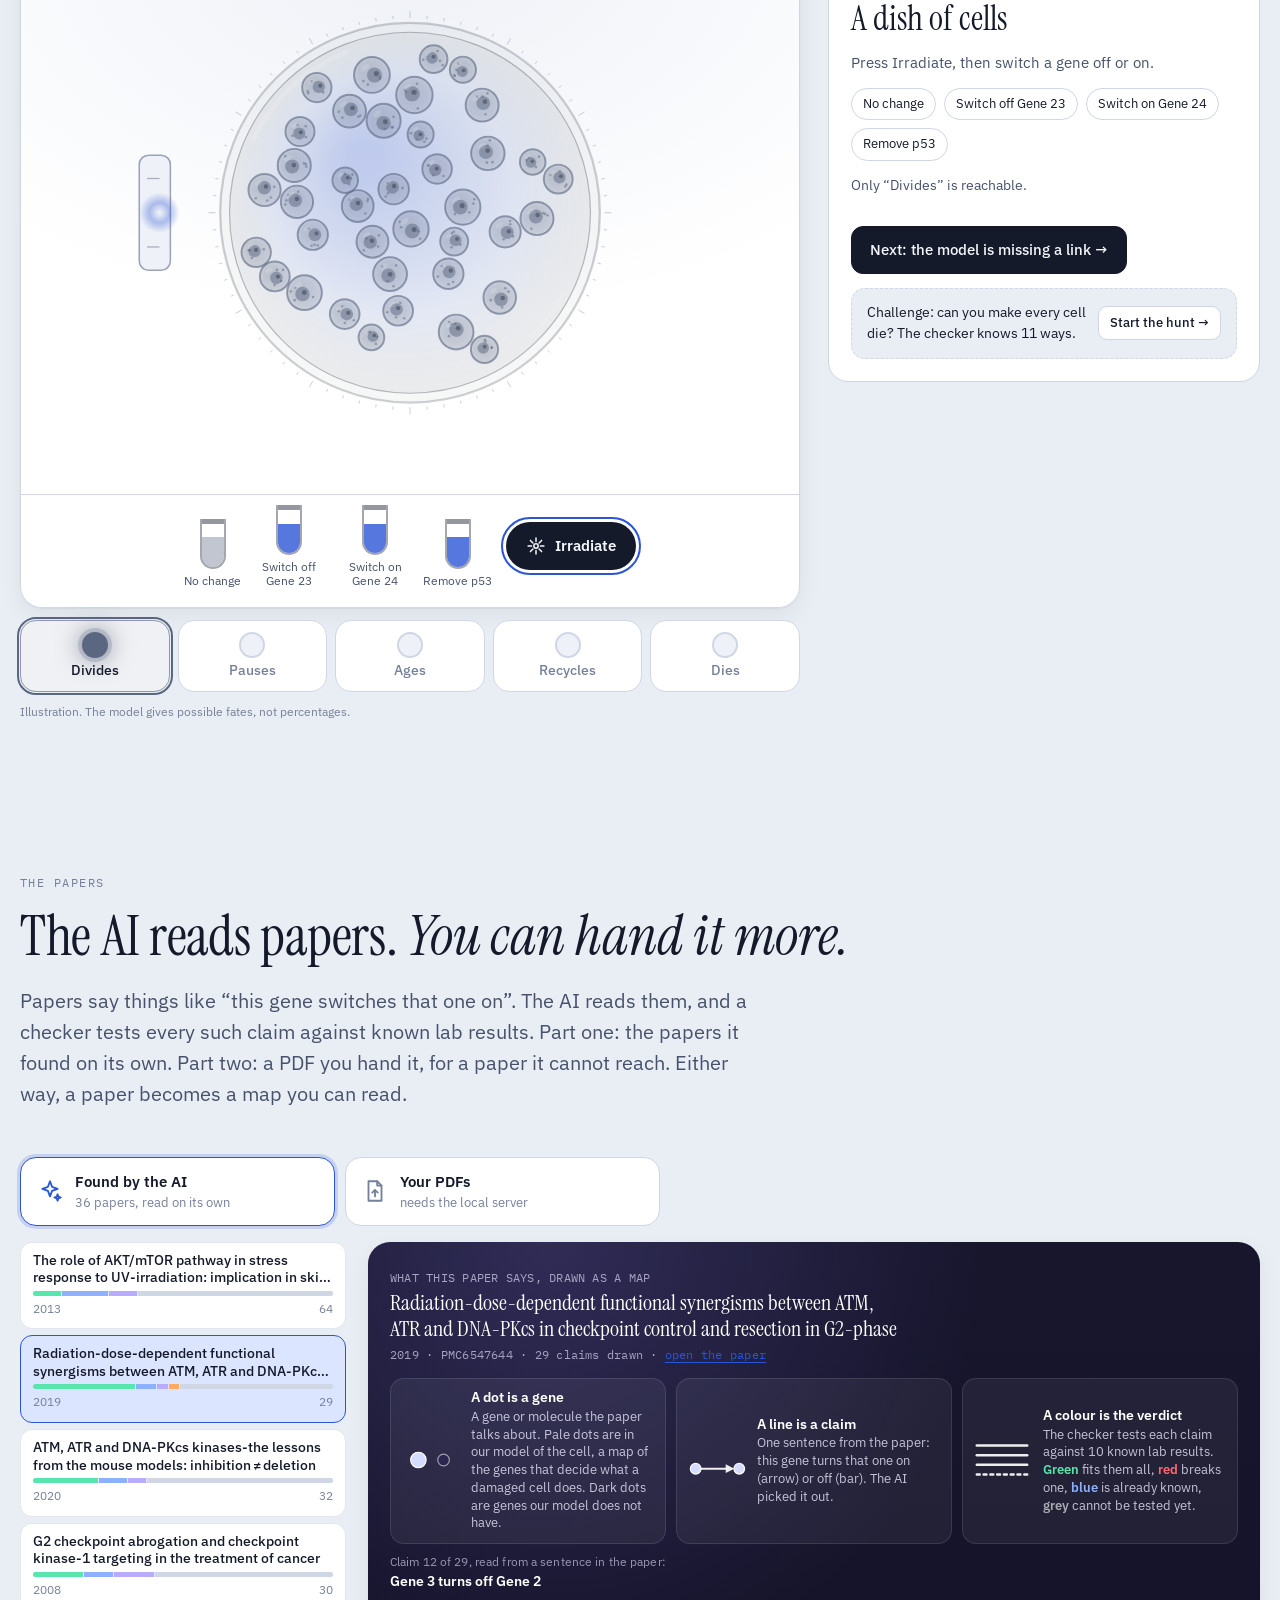
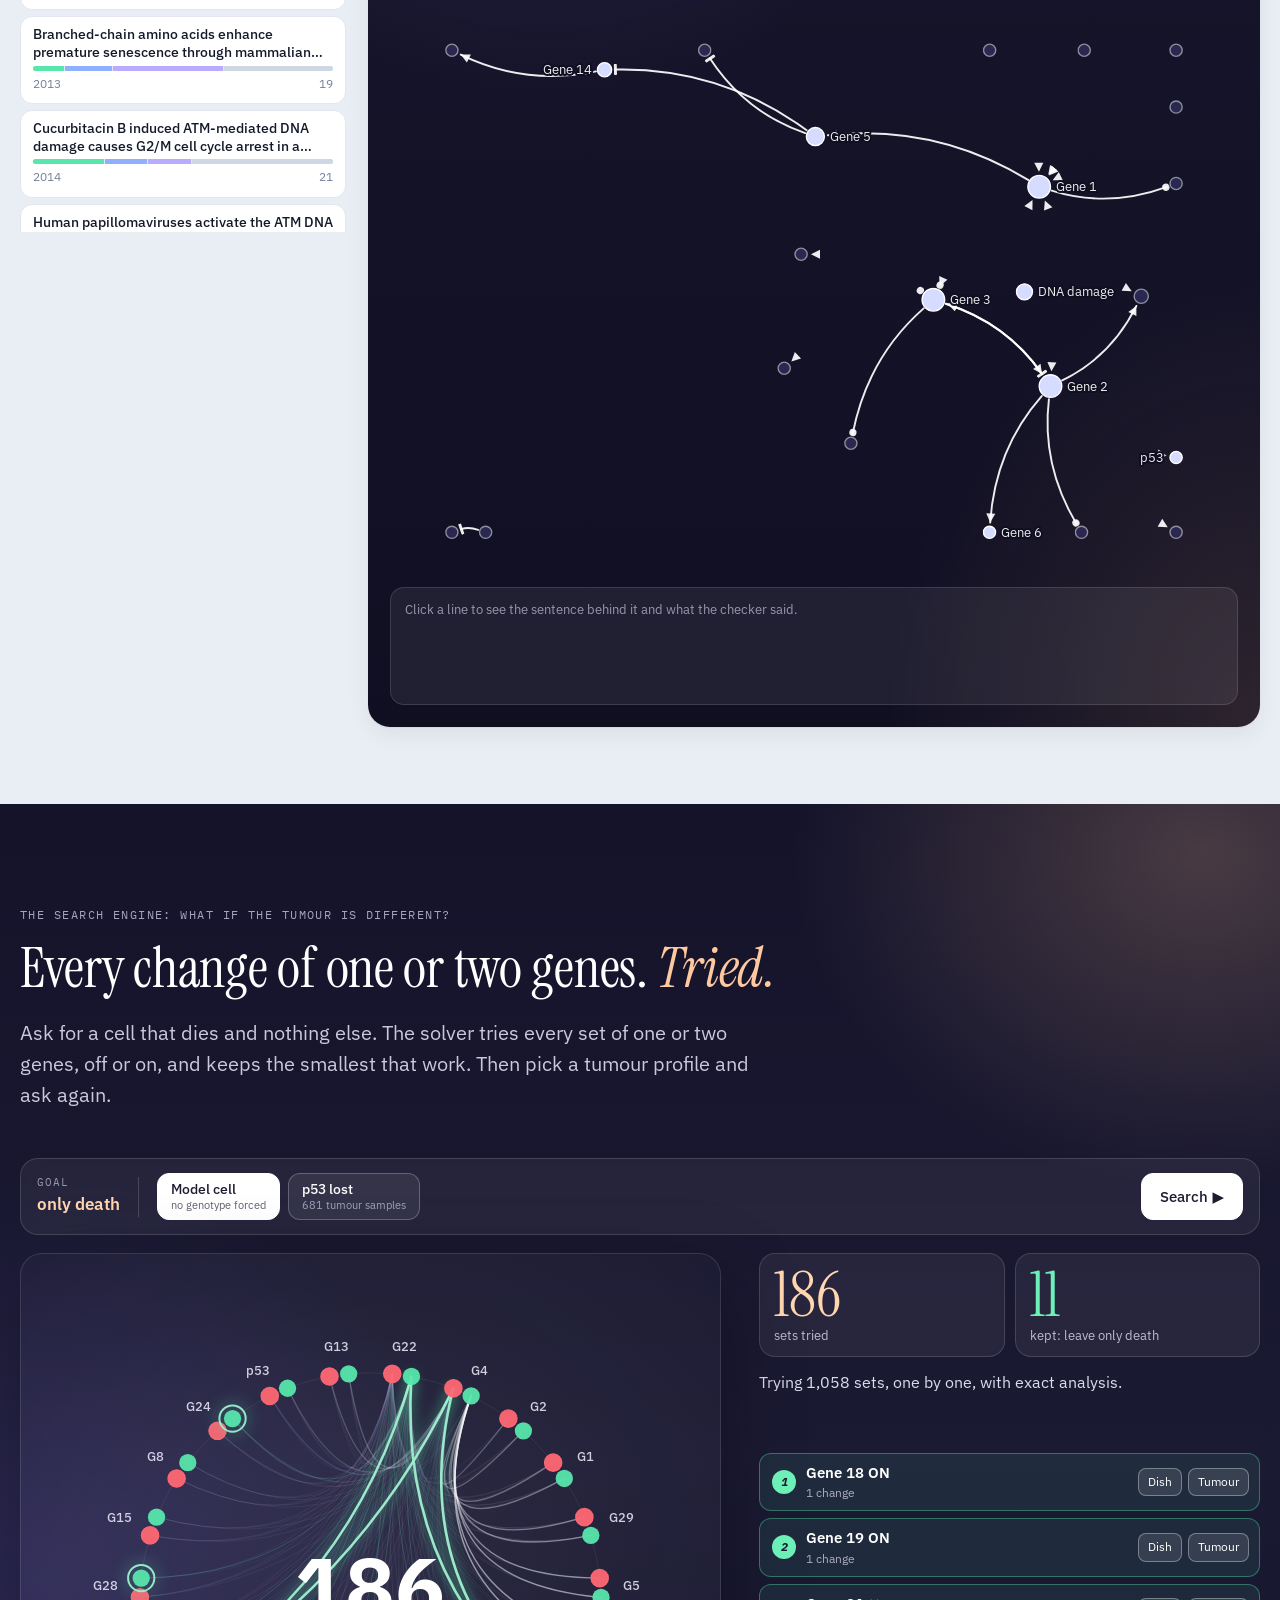
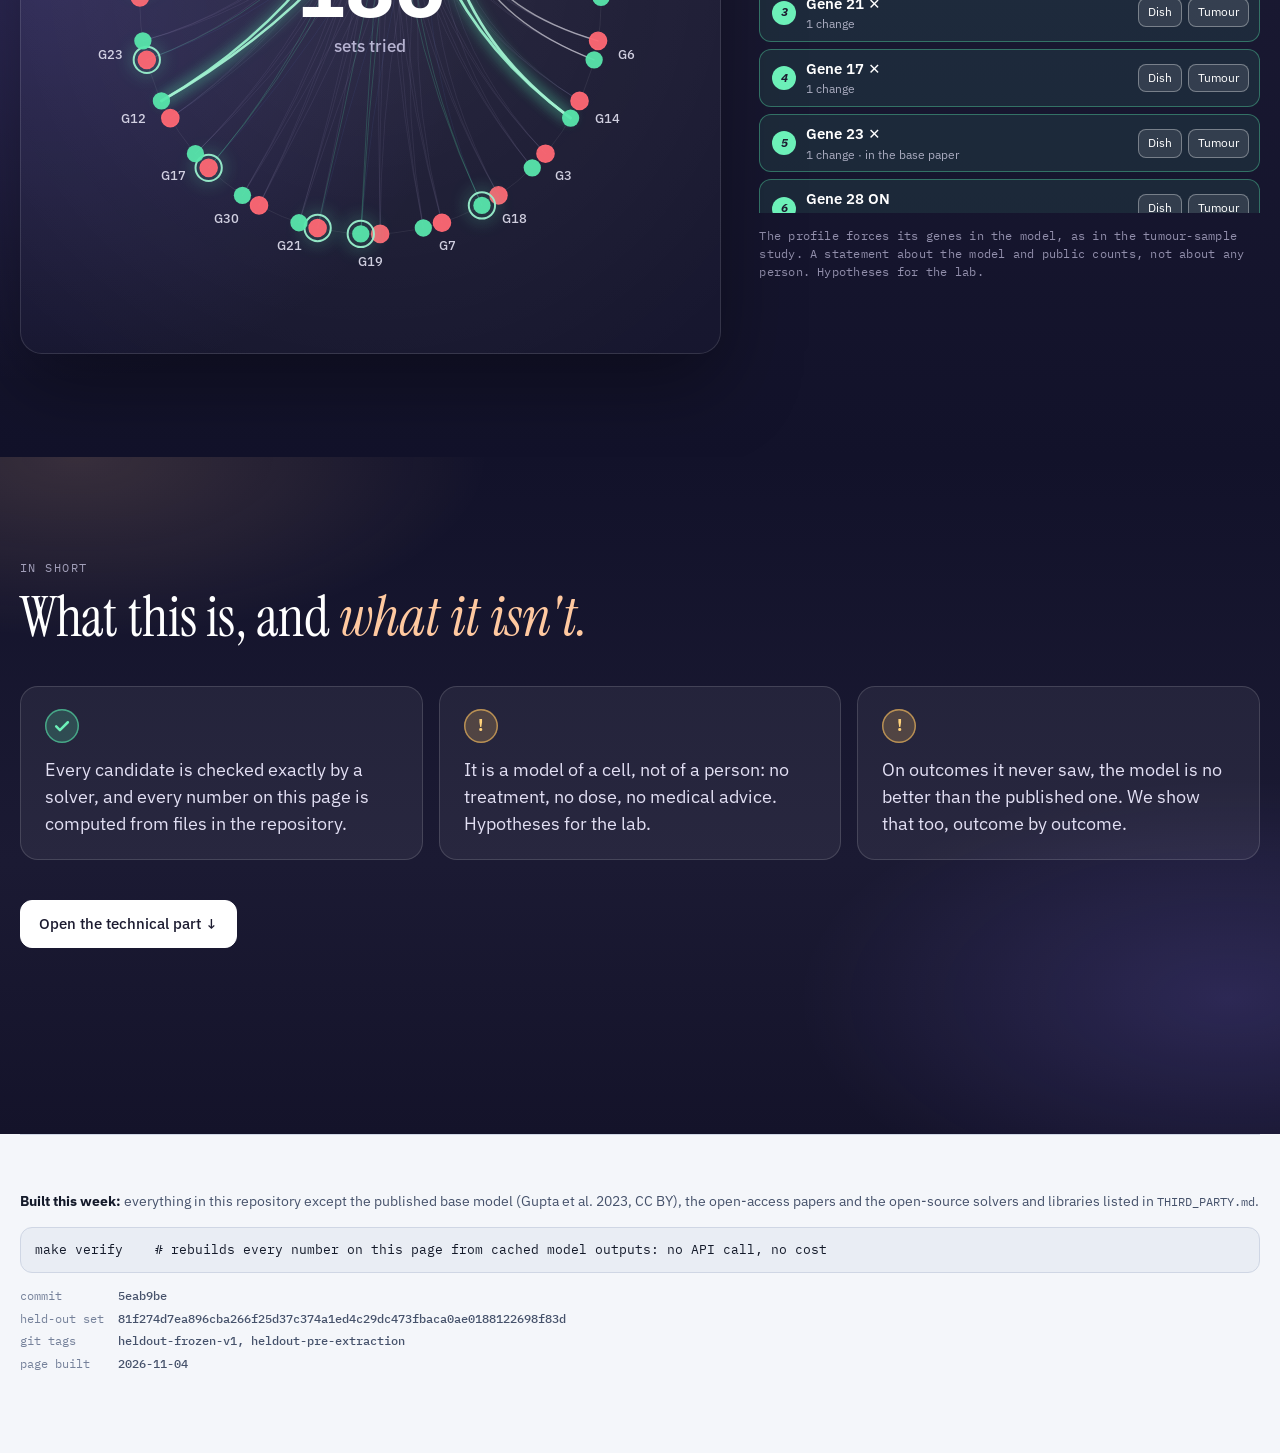
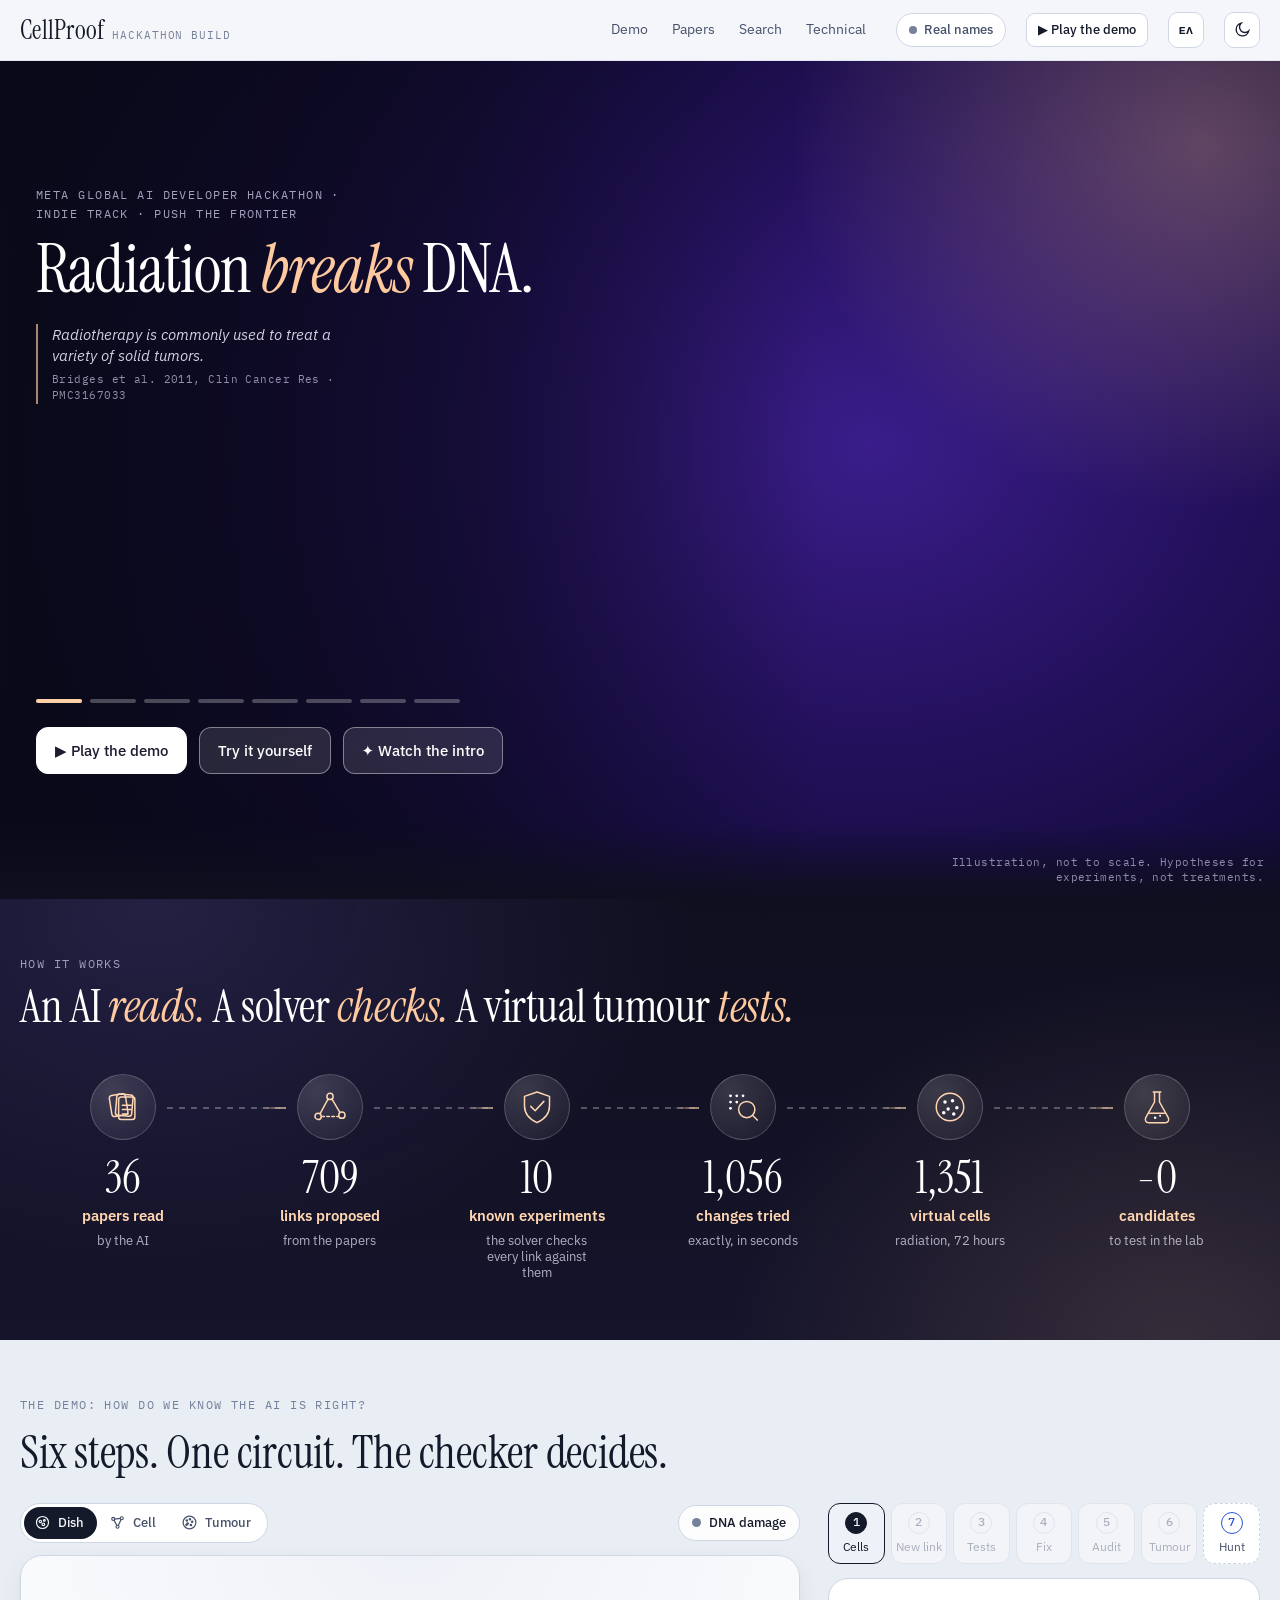
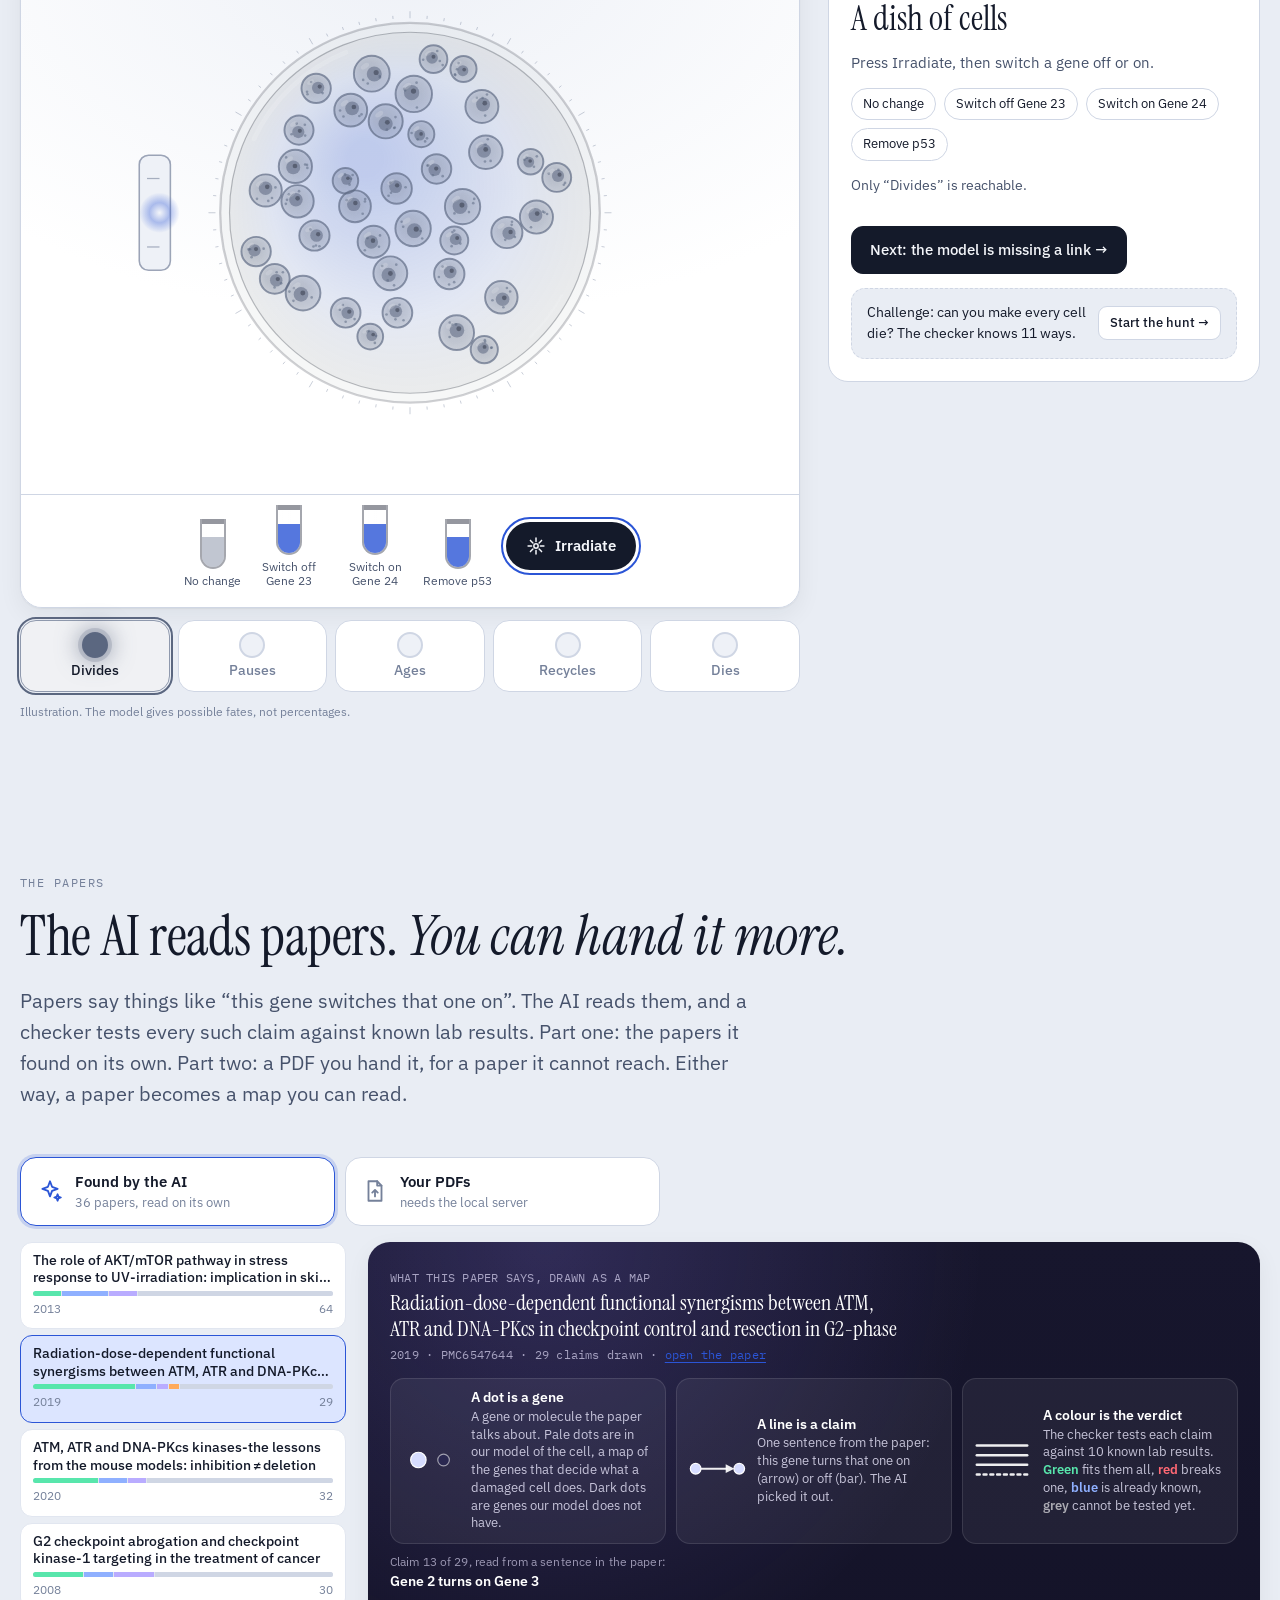
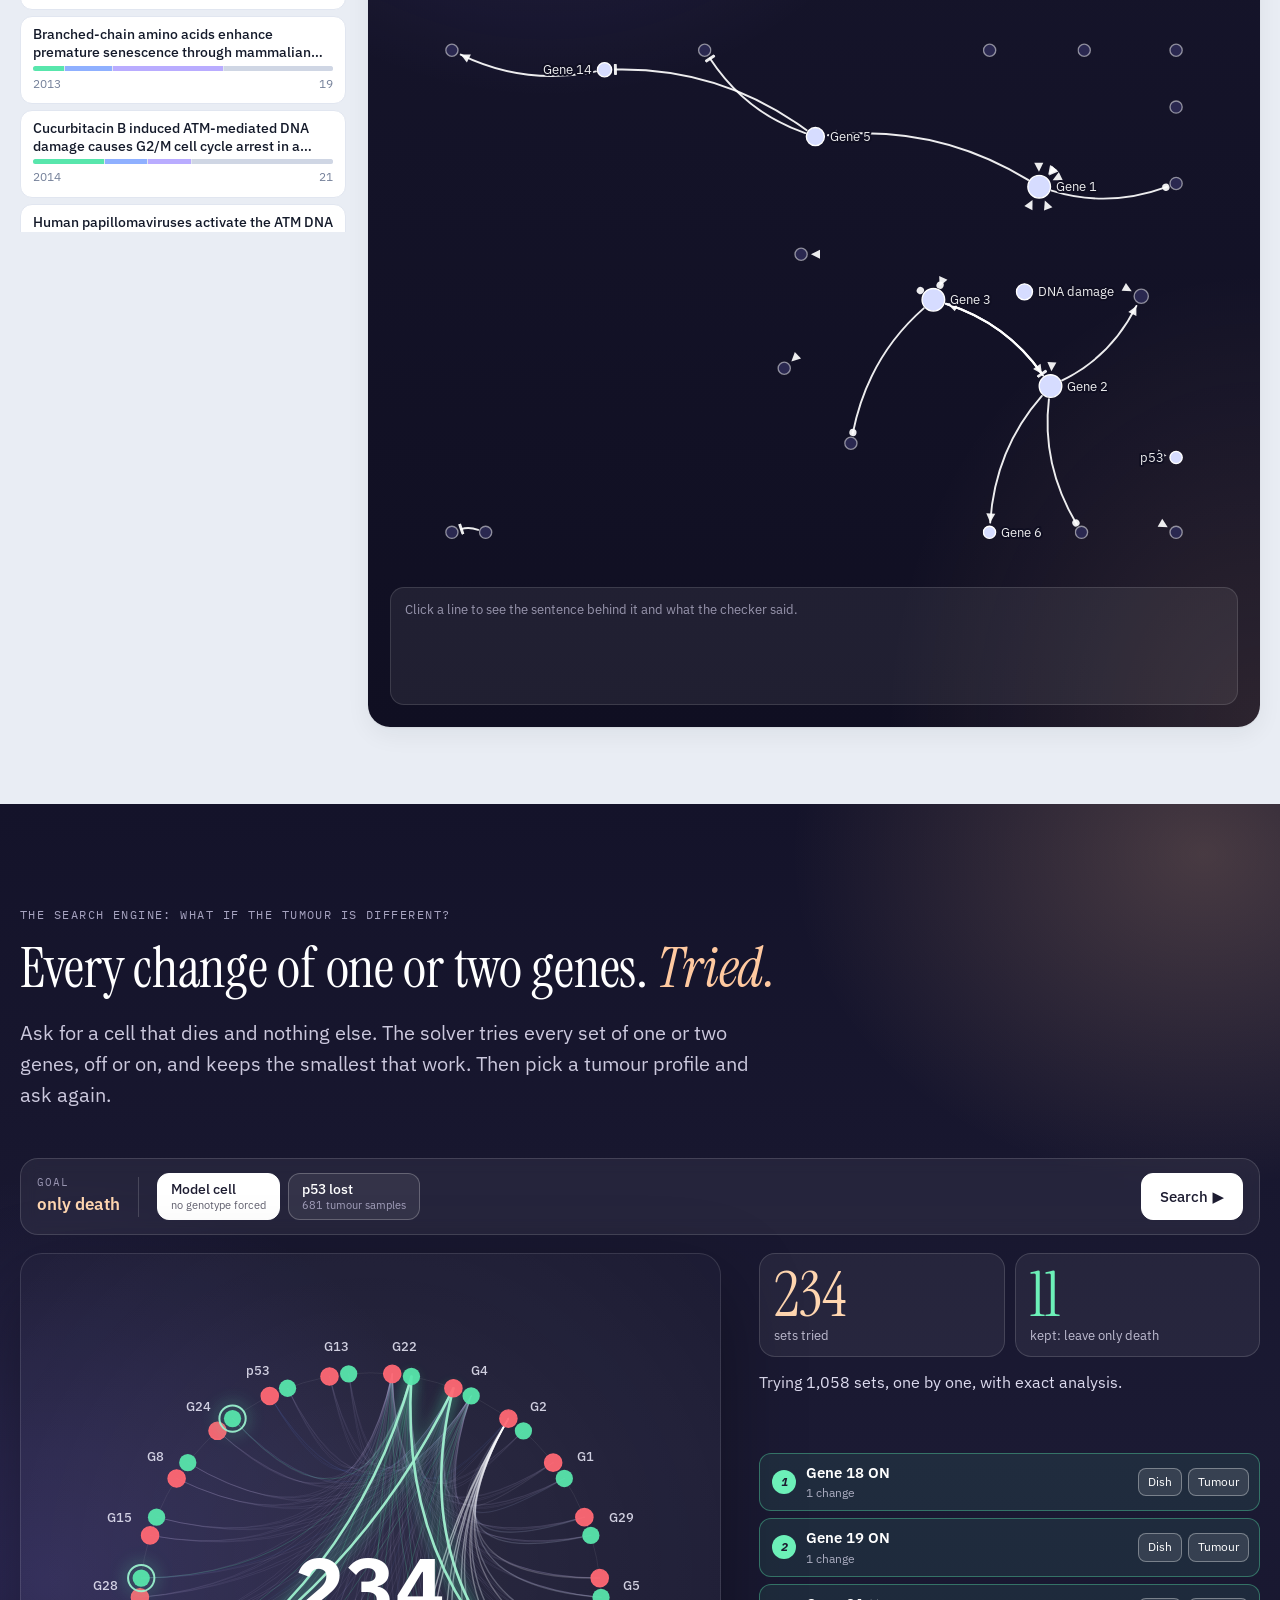
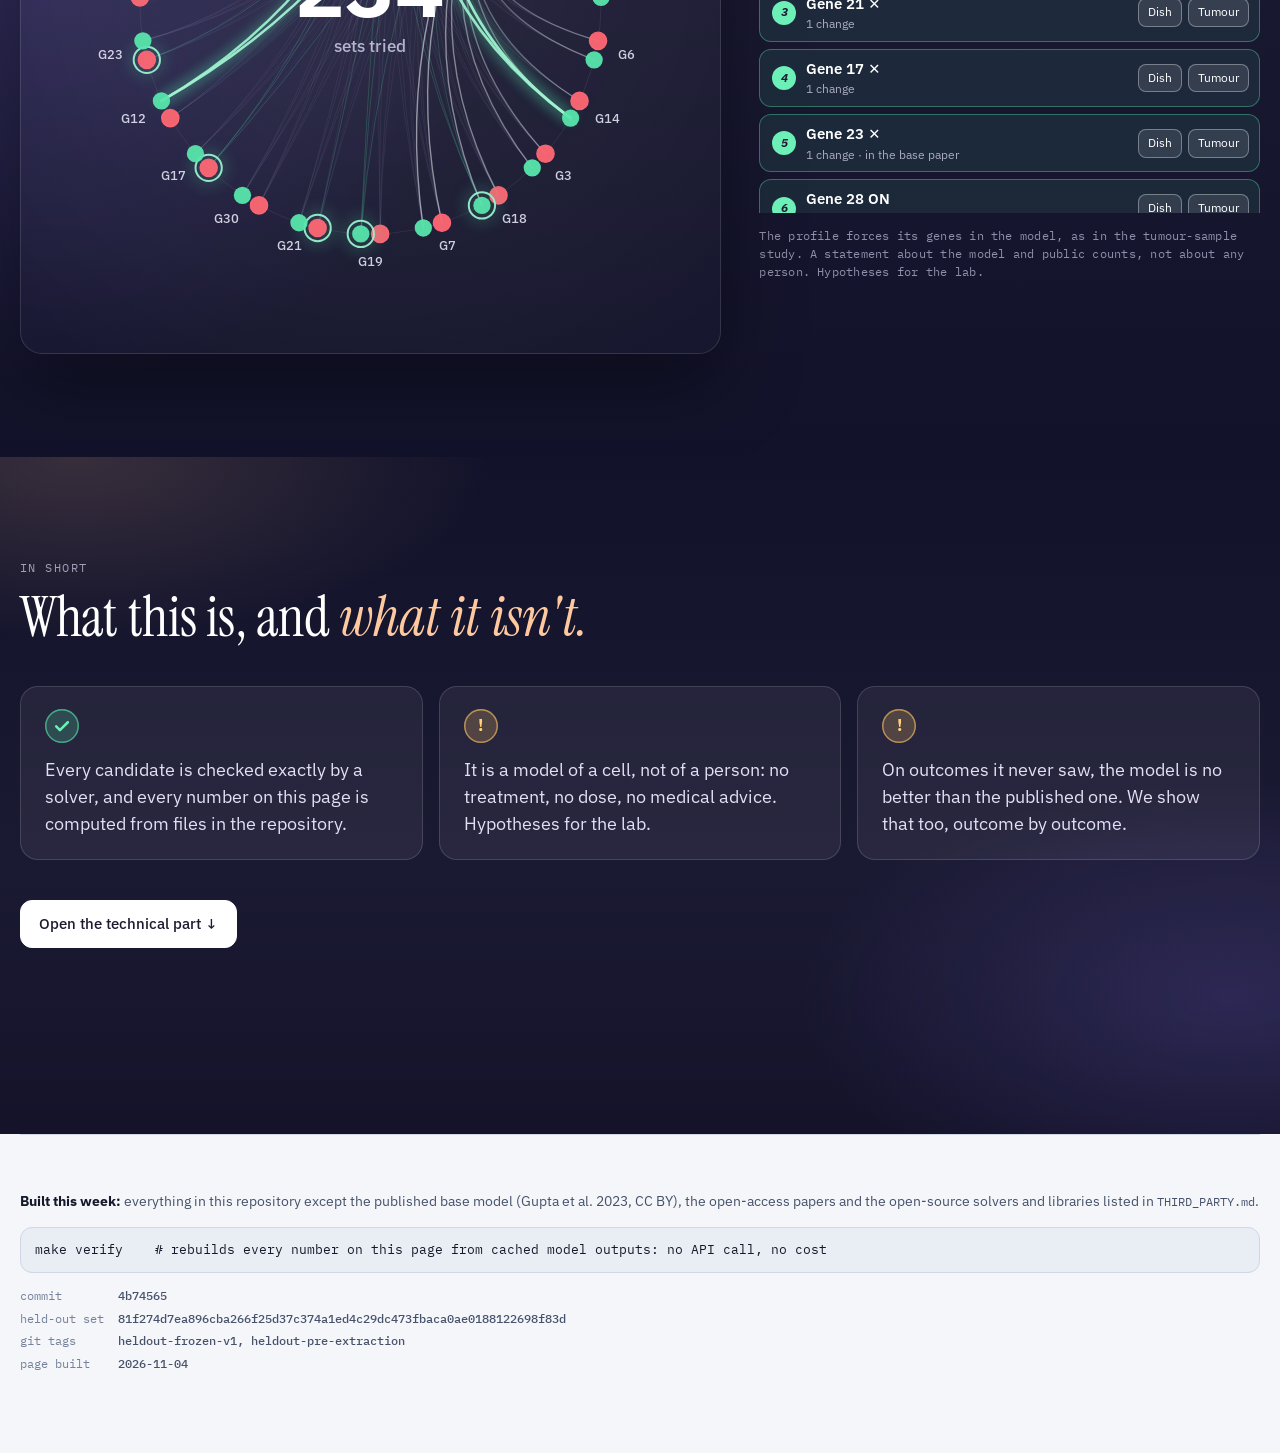
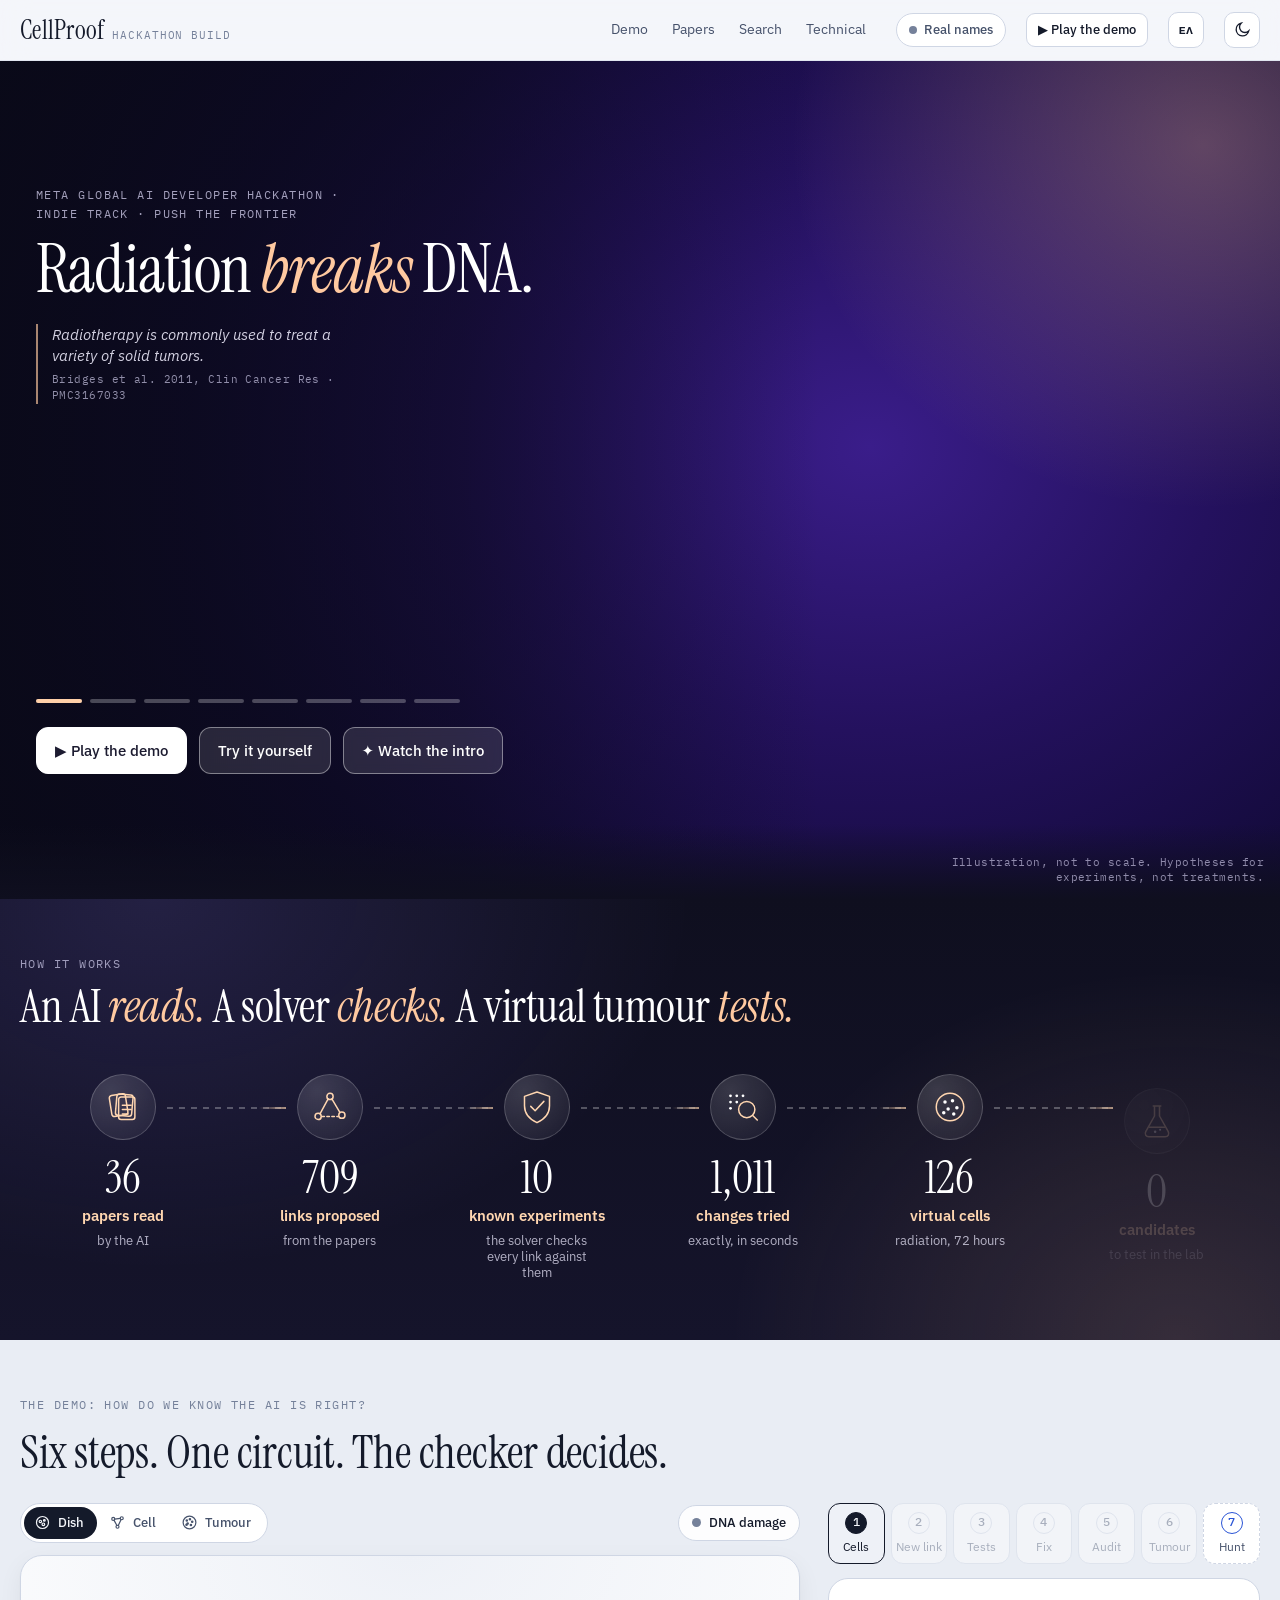
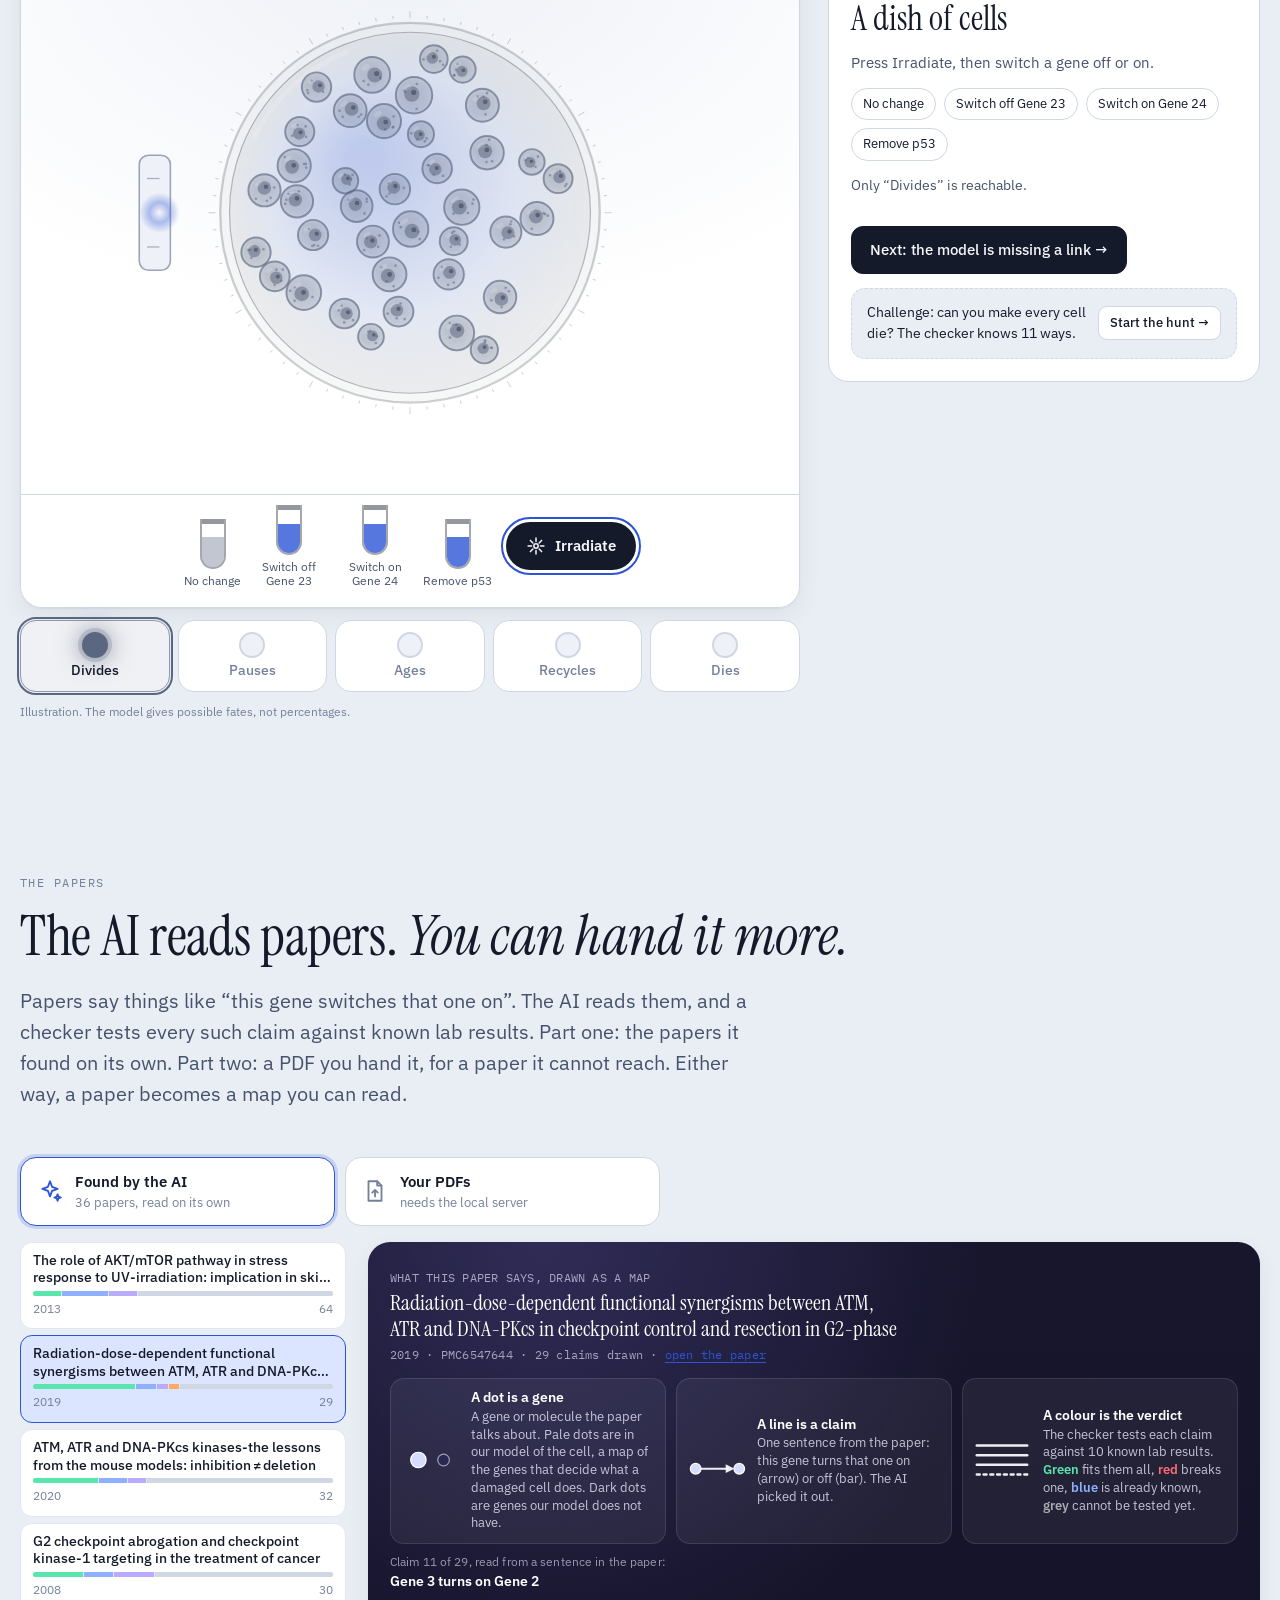
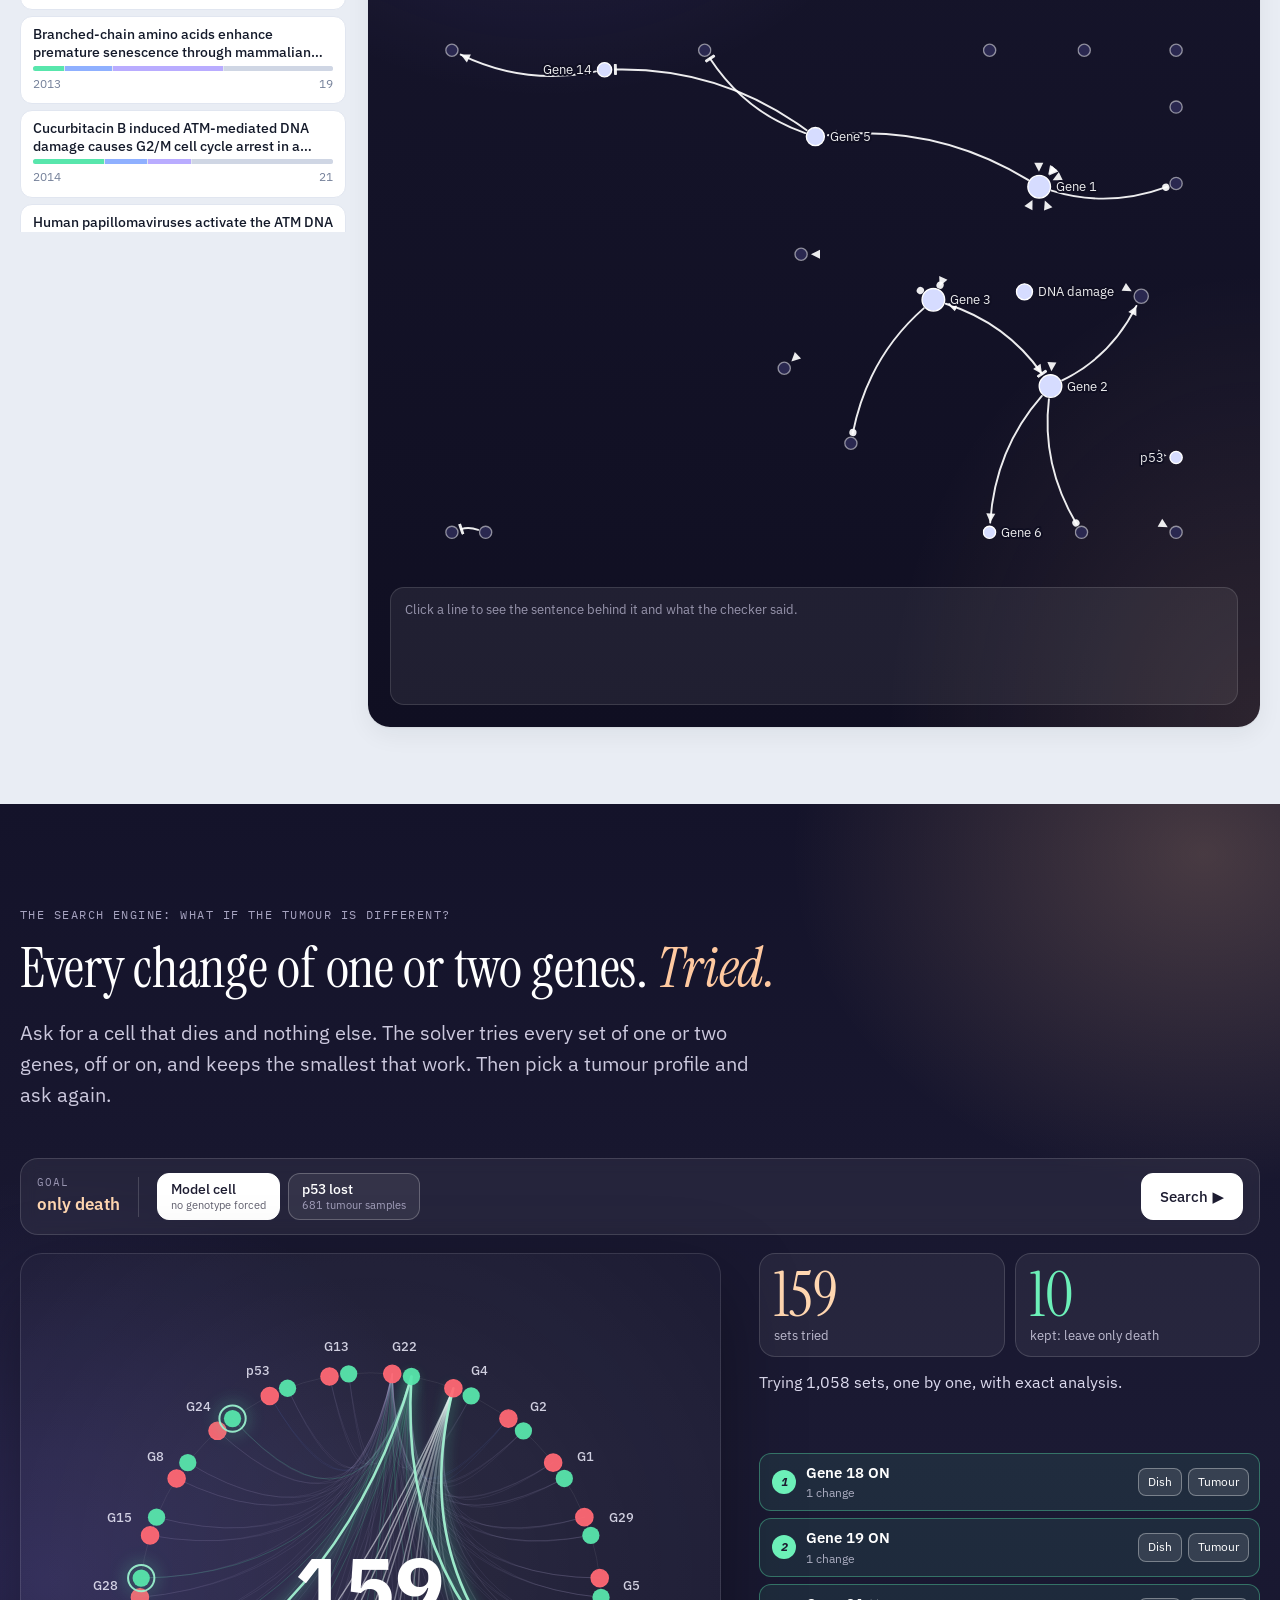
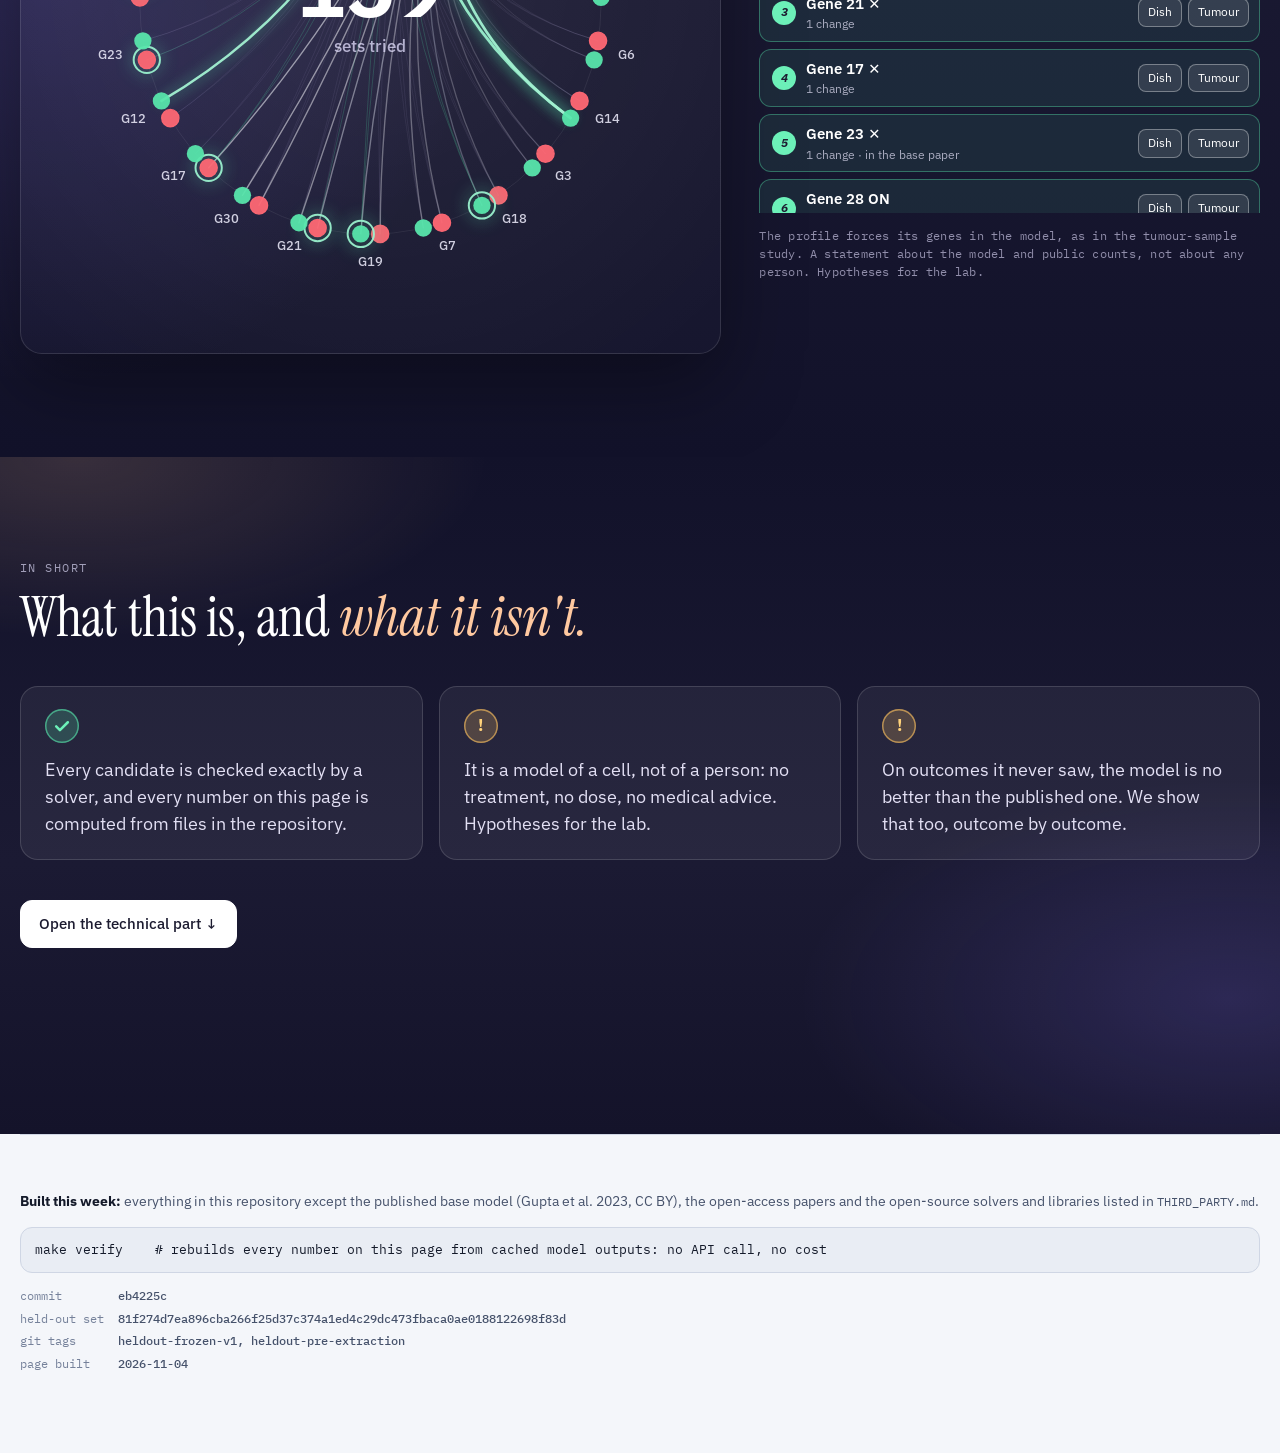
